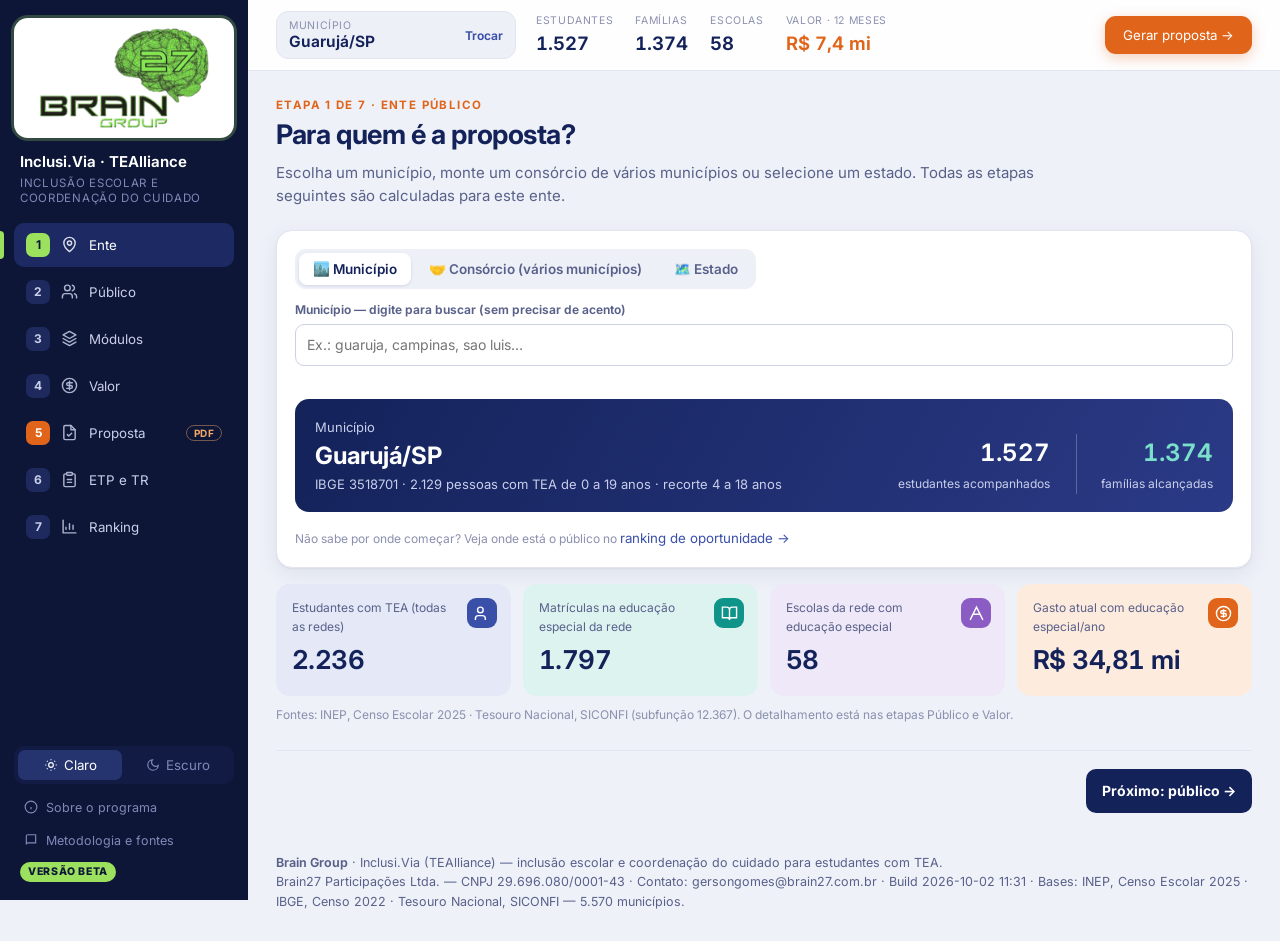
==== beta/index.html @ d678a4c2 "Versão paralela (beta) em /beta/: modo aplicativo com menu lateral por etapas, barra de resumo fixa " ====
<!DOCTYPE html>
<html lang="pt-BR" data-theme="light">
<head>
<meta charset="utf-8">
<meta name="viewport" content="width=device-width, initial-scale=1">
<meta name="robots" content="noindex">
<title>[Beta] Inclusi.Via · Inclusão Escolar e Coordenação do Cuidado (TEA) — Brain Group</title>
<meta name="description" content="Painel de apoio à decisão para secretarias de educação e saúde: dimensiona o público com TEA por município e faixa etária (Censo 2022), custeia o serviço especializado com plataforma Inclusi.Via e elabora a proposta ao ente público.">
<meta property="og:type" content="website">
<meta property="og:site_name" content="Brain Group · Inclusi.Via">
<meta property="og:title" content="Inclusão escolar e coordenação do cuidado (TEA) — Inclusi.Via">
<meta property="og:description" content="Público com TEA por município e faixa etária, custo do serviço por estudante, valor do projeto para o ente público e elaboração de proposta. Brain Group.">
<meta property="og:url" content="https://g3healthservice.github.io/inclusao-escolar-tea-inclusivia/beta/">
<meta property="og:image" content="https://g3healthservice.github.io/inclusao-escolar-tea-inclusivia/og.png">
<meta property="og:image:width" content="1600">
<meta property="og:image:height" content="840">
<meta property="og:locale" content="pt_BR">
<meta name="twitter:card" content="summary_large_image">
<meta name="twitter:image" content="https://g3healthservice.github.io/inclusao-escolar-tea-inclusivia/og.png">
<style>
:root{
  --navy:#14225A; --navy2:#1F2E73; --ink:#172045; --muted:#59618A; --faint:#8A90AE;
  --bg:#F4F5FA; --card:#FFFFFF; --line:#E2E5F0; --soft:#EEF0F8;
  --orange:#E0651A; --orange-l:#FDEBDD; --purple:#6A3FA0; --purple-l:#EFE8F8;
  --teal:#0E9488; --teal-l:#DDF3F0; --blue:#3A4FA8; --blue-l:#E4E8F7;
  --red:#B42318; --green:#0F7B55;
  --c1:#3A4FA8; --c2:#E0651A; --c3:#8A5CC4; --c4:#0E9488; --cgray:#D3D7E5;
  --r:14px; --sh:0 1px 2px rgba(20,34,90,.06),0 6px 22px rgba(20,34,90,.07);
}
*{box-sizing:border-box}
html{scroll-behavior:smooth;scroll-padding-top:82px}
body{margin:0;background:var(--bg);color:var(--ink);font:15px/1.55 "Inter","Segoe UI",system-ui,-apple-system,Roboto,Helvetica,Arial,sans-serif;-webkit-font-smoothing:antialiased}
.wrap{max-width:1180px;margin:0 auto;padding:0 20px}
a{color:var(--blue)}
b,strong{font-weight:650}
.tnum{font-variant-numeric:tabular-nums}

/* nav */
.nav{position:sticky;top:0;z-index:50;background:rgba(255,255,255,.94);backdrop-filter:saturate(1.4) blur(8px);border-bottom:1px solid var(--line)}
.nav .wrap{display:flex;align-items:center;gap:18px;height:72px}
.brand{display:flex;align-items:center;gap:10px;text-decoration:none;color:var(--navy);flex-shrink:0}
.brand svg{width:38px;height:26px}
.brand .bt{line-height:1.1}
.brand .bt b{display:block;font-size:15.5px;letter-spacing:-.01em}
.brand .bt span{font-size:11px;color:var(--muted);letter-spacing:.04em;text-transform:uppercase}
.links{display:flex;gap:2px;flex:1;overflow-x:auto;scrollbar-width:none}
.links::-webkit-scrollbar{display:none}
.links a{padding:7px 11px;border-radius:9px;color:var(--muted);text-decoration:none;font-size:13.5px;font-weight:550;white-space:nowrap}
.links a:hover,.links a.on{background:var(--soft);color:var(--navy)}
.pill{flex-shrink:0;display:flex;flex-direction:column;align-items:flex-end;padding:5px 12px;border-radius:10px;background:var(--navy);color:#fff;text-decoration:none;line-height:1.2;max-width:260px}
.pill small{font-size:10.5px;opacity:.75;white-space:nowrap;overflow:hidden;text-overflow:ellipsis;max-width:236px}
.pill b{font-size:14px}
.brandlogo{height:60px;width:auto;flex-shrink:0;margin-left:10px;display:block;align-self:center;padding:2px 0}
@media (max-width:760px){.brandlogo{height:36px}}

/* hero */
.hero{position:relative;overflow:hidden;background:linear-gradient(125deg,#101B4C 0%,#1C2A6E 55%,#3B2B7E 100%);color:#fff;padding:54px 0 46px}
.hero:after{content:"";position:absolute;right:-140px;bottom:-190px;width:460px;height:460px;border-radius:50%;background:radial-gradient(circle at 35% 35%,#F28A3C,#E0651A 55%,rgba(224,101,26,0) 72%);opacity:.9}
.hero .wrap{position:relative;z-index:1}
.eyebrow{font-size:12px;letter-spacing:.14em;text-transform:uppercase;font-weight:700;color:#F6A868}
.hero h1{font-size:clamp(28px,4.2vw,44px);line-height:1.1;letter-spacing:-.02em;margin:10px 0 14px;max-width:860px}
.hero h1 em{font-style:normal;color:#F6A868}
.hero p.lead{font-size:17px;max-width:760px;color:#D6DBF2;margin:0 0 26px}
.hkpis{display:grid;grid-template-columns:repeat(4,1fr);gap:12px;max-width:1000px}
.hk{background:rgba(16,27,76,.62);border:1px solid rgba(255,255,255,.16);border-radius:12px;padding:14px 16px;backdrop-filter:blur(6px)}
.hk b{display:block;font-size:24px;letter-spacing:-.01em}
.hk span{font-size:12.5px;color:#C9CFEA}
.tagline{margin-top:20px;display:inline-flex;gap:8px;flex-wrap:wrap}
.tagline span{font-size:12px;padding:5px 10px;border-radius:99px;background:rgba(255,255,255,.1);border:1px solid rgba(255,255,255,.18);color:#E6E9F7}

/* sections */
section{padding:56px 0;border-bottom:1px solid var(--line)}
section.alt{background:#FAFBFE}
.sh{font-size:12px;letter-spacing:.14em;text-transform:uppercase;font-weight:700;color:var(--orange)}
h2{font-size:clamp(22px,2.8vw,30px);line-height:1.2;letter-spacing:-.015em;margin:6px 0 10px;color:var(--navy)}
h3{font-size:17px;margin:0 0 10px;color:var(--navy)}
p.lead2{color:var(--muted);max-width:820px;margin:0 0 22px}
.grid2{display:grid;grid-template-columns:1fr 1fr;gap:18px}
.grid3{display:grid;grid-template-columns:repeat(3,1fr);gap:16px}
.g25{grid-template-columns:2fr 3fr}
.g32{grid-template-columns:3fr 2fr}
td small.et{display:block;color:var(--faint);font-size:11.5px;font-weight:400}
.grid4{display:grid;grid-template-columns:repeat(4,1fr);gap:14px}
.card{background:var(--card);border:1px solid var(--line);border-radius:var(--r);padding:18px;box-shadow:var(--sh)}
.card.flat{box-shadow:none}
.stat b{display:block;font-size:28px;letter-spacing:-.02em;color:var(--navy);line-height:1.1}
.stat .l{font-size:13.5px;color:var(--ink);margin-top:6px}
.stat .s{font-size:11.5px;color:var(--faint);margin-top:8px}
.stat.o b{color:var(--orange)} .stat.p b{color:var(--purple)} .stat.t b{color:var(--teal)}
.callout{border-left:4px solid var(--orange);background:var(--orange-l);padding:14px 16px;border-radius:0 12px 12px 0;font-size:14px;margin-top:16px}
.callout.blue{border-color:var(--blue);background:var(--blue-l)}
.callout.purple{border-color:var(--purple);background:var(--purple-l)}
.callout.teal{border-color:var(--teal);background:var(--teal-l)}
.note{font-size:12px;color:var(--faint);margin-top:8px}
.tscroll{overflow-x:auto;-webkit-overflow-scrolling:touch}
table{border-collapse:collapse;width:100%;font-size:13.5px}
th{text-align:left;font-size:11.5px;text-transform:uppercase;letter-spacing:.05em;color:var(--muted);font-weight:650;padding:9px 10px;border-bottom:2px solid var(--line);white-space:nowrap}
td{padding:9px 10px;border-bottom:1px solid var(--line);vertical-align:top}
td.n,th.n{text-align:right;font-variant-numeric:tabular-nums;white-space:nowrap}
tr.grp td{background:var(--soft);font-weight:700;color:var(--navy);font-size:12.5px;text-transform:uppercase;letter-spacing:.04em}
tr.tot td{font-weight:700;border-top:2px solid var(--navy);border-bottom:none;color:var(--navy)}
tr.sel td{background:#FFF6EE}
tr.off td{color:var(--faint)}
tr.off td .it-name{text-decoration:line-through;text-decoration-color:#C3C7D8}

/* flow & layers */
.layers{display:flex;flex-direction:column;gap:10px}
.layer{display:grid;grid-template-columns:54px 1fr auto;gap:14px;align-items:center;background:#fff;border:1px solid var(--line);border-radius:12px;padding:14px 16px}
.layer .ic{width:54px;height:54px;border-radius:14px;display:grid;place-items:center;font-size:24px}
.layer h4{margin:0 0 3px;font-size:15px;color:var(--navy)}
.layer p{margin:0;font-size:13px;color:var(--muted)}
.layer .tg{font-size:11px;font-weight:700;padding:4px 9px;border-radius:99px;white-space:nowrap}
.steps{display:grid;grid-template-columns:repeat(6,1fr);gap:10px;counter-reset:st}
.step{background:#fff;border:1px solid var(--line);border-radius:12px;padding:14px;position:relative}
.step:before{counter-increment:st;content:counter(st);display:grid;place-items:center;width:26px;height:26px;border-radius:50%;background:var(--navy);color:#fff;font-size:12.5px;font-weight:700;margin-bottom:8px}
.step b{display:block;color:var(--navy);font-size:14px}
.step span{font-size:12.5px;color:var(--muted)}
.vs td:first-child{font-weight:650;color:var(--navy);width:22%}
.vs td.srv{background:#F5FBFA}
.vs th.srv{color:var(--teal)}

/* selector */
.tabs{display:inline-flex;background:var(--soft);border-radius:11px;padding:4px;gap:4px;flex-wrap:wrap}
.tab{padding:8px 14px;border-radius:8px;cursor:pointer;font-size:13.5px;font-weight:600;color:var(--muted);user-select:none;border:none;background:none;font-family:inherit}
.tab.on{background:#fff;color:var(--navy);box-shadow:0 1px 3px rgba(20,34,90,.12)}
.fld{display:flex;flex-direction:column;gap:5px;flex:1;min-width:200px}
.fld label{font-size:12px;font-weight:650;color:var(--muted)}
input[type=text],input[type=number],input[type=email],select,textarea{font:inherit;font-size:14px;padding:9px 11px;border:1px solid #CDD2E3;border-radius:9px;background:#fff;color:var(--ink);width:100%}
input:focus,select:focus,textarea:focus{outline:2px solid #A9B4E6;border-color:var(--blue)}
.row{display:flex;gap:12px;flex-wrap:wrap;margin-top:12px}
.sug{position:absolute;left:0;right:0;top:100%;z-index:20;background:#fff;border:1px solid var(--line);border-radius:10px;box-shadow:var(--sh);margin-top:4px;overflow:hidden}
.sug div{padding:9px 12px;cursor:pointer;display:flex;justify-content:space-between;gap:10px;font-size:14px}
.sug div:hover,.sug div.hl{background:var(--soft)}
.sug small{color:var(--faint)}
.chips{display:flex;gap:6px;flex-wrap:wrap;margin-top:10px}
.chip{display:inline-flex;align-items:center;gap:6px;background:var(--blue-l);color:var(--navy);border-radius:99px;padding:5px 6px 5px 12px;font-size:13px;font-weight:550}
.chip button{border:none;background:#fff;color:var(--muted);width:20px;height:20px;border-radius:50%;cursor:pointer;font-size:12px;line-height:1}
.presets{display:flex;gap:8px;flex-wrap:wrap}
.pz{border:1px solid var(--line);background:#fff;border-radius:10px;padding:8px 12px;cursor:pointer;font-family:inherit;text-align:left;color:var(--ink)}
.pz b{display:block;font-size:13.5px;color:var(--navy)}
.pz span{font-size:11.5px;color:var(--muted)}
.pz.on{border-color:var(--orange);box-shadow:0 0 0 2px var(--orange-l);background:#FFFBF7}
.ente{display:flex;justify-content:space-between;align-items:flex-end;gap:16px;flex-wrap:wrap;background:linear-gradient(120deg,var(--navy),#2B3A86);color:#fff;border-radius:var(--r);padding:18px 20px;margin:18px 0}
.ente .nm{font-size:24px;font-weight:700;letter-spacing:-.01em}
.ente .mt{font-size:13px;color:#C9CFEA}
.ente .vv{text-align:right}
.ente .vv b{font-size:24px;display:block}
.ente .vv span{font-size:12px;color:#C9CFEA}
.funnel{display:flex;flex-direction:column;gap:7px}
.fr{display:grid;grid-template-columns:minmax(150px,1.1fr) 2fr 70px;gap:10px;align-items:center;font-size:13px}
.fr .bar{height:26px;background:var(--soft);border-radius:6px;overflow:hidden}
.fr .bar i{display:block;height:100%;border-radius:6px 4px 4px 6px;background:var(--c1)}
.fr .v{text-align:right;font-weight:700;font-variant-numeric:tabular-nums;color:var(--navy)}
.fr .k small{display:block;color:var(--faint);font-size:11px}
details.prem{margin-top:16px;background:#fff;border:1px solid var(--line);border-radius:12px}
details.prem summary{cursor:pointer;padding:12px 16px;font-weight:650;color:var(--navy);font-size:14px}
.pgrid{display:grid;grid-template-columns:repeat(4,1fr);gap:12px;padding:4px 16px 16px}
.pgrid .fld{min-width:0}
.chartbox{position:relative;height:250px}
.legend{display:flex;gap:14px;flex-wrap:wrap;font-size:12.5px;color:var(--muted);margin-bottom:8px}
.legend i{display:inline-block;width:11px;height:11px;border-radius:3px;margin-right:6px;vertical-align:-1px}

/* cost */
.qd td{font-variant-numeric:tabular-nums}
.qd tr.hl td{background:#FFF6EE;font-weight:700}
.scen{display:grid;grid-template-columns:repeat(3,1fr);gap:12px}
.sc{border:1px solid var(--line);border-radius:12px;padding:14px 16px;background:#fff;cursor:pointer;position:relative;text-align:left;font-family:inherit;color:var(--ink)}
.sc .t{font-size:12px;font-weight:700;letter-spacing:.06em;text-transform:uppercase;color:var(--muted)}
.sc h4{margin:2px 0 8px;font-size:15px;color:var(--navy)}
.sc .v{font-size:22px;font-weight:750;color:var(--navy);letter-spacing:-.01em}
.sc .s{font-size:12px;color:var(--muted)}
.sc.on{border-color:var(--orange);box-shadow:0 0 0 2px var(--orange-l)}
.sc .rec{position:absolute;top:10px;right:10px;font-size:10.5px;background:var(--orange);color:#fff;padding:3px 8px;border-radius:99px;font-weight:700}
.itab input{width:92px;padding:5px 7px;font-size:13px;text-align:right}
.itab input.ov{background:#FFF6EE;border-color:var(--orange)}
.itab .rs{border:none;background:none;color:var(--orange);cursor:pointer;font-size:13px;padding:0 4px;visibility:hidden}
.itab .rs.show{visibility:visible}
.itab .anc{display:block;font-size:11px;color:var(--faint)}
.sw{position:relative;display:inline-block;width:34px;height:20px}
.sw input{opacity:0;width:0;height:0}
.sw span{position:absolute;inset:0;background:#CDD2E3;border-radius:99px;cursor:pointer;transition:.15s}
.sw span:before{content:"";position:absolute;width:16px;height:16px;left:2px;top:2px;background:#fff;border-radius:50%;transition:.15s}
.sw input:checked+span{background:var(--teal)}
.sw input:checked+span:before{transform:translateX(14px)}
.dot{display:inline-block;width:9px;height:9px;border-radius:2px;margin-right:6px;vertical-align:0}

/* value */
.big{background:linear-gradient(125deg,#101B4C,#2A2F7A);color:#fff;border-radius:var(--r);padding:24px;position:relative;overflow:hidden}
.big:after{content:"";position:absolute;right:-60px;top:-60px;width:220px;height:220px;border-radius:50%;background:radial-gradient(circle,#E0651A 0%,rgba(224,101,26,0) 70%);opacity:.55}
.big .k{font-size:12px;letter-spacing:.12em;text-transform:uppercase;color:#F6A868;font-weight:700}
.big .v{font-size:clamp(30px,4vw,44px);font-weight:800;letter-spacing:-.02em;margin:6px 0}
.big .d{font-size:13.5px;color:#C9CFEA}
.big .mini{display:grid;grid-template-columns:repeat(3,1fr);gap:10px;margin-top:18px;position:relative;z-index:1}
.big .mini div{background:rgba(255,255,255,.08);border-radius:10px;padding:10px 12px}
.big .mini b{display:block;font-size:17px}
.big .mini span{font-size:11.5px;color:#C9CFEA}
.split{margin-top:6px}
.split .sb{display:flex;height:30px;border-radius:8px;overflow:hidden;gap:2px;background:#fff}
.split .sb i{display:block;height:100%}
.split .sl{display:flex;justify-content:space-between;font-size:12.5px;color:var(--muted);margin-top:6px;gap:10px}
.split .sl b{color:var(--ink)}
.hbars .hb{display:grid;grid-template-columns:minmax(150px,1.2fr) 2fr 110px;gap:10px;align-items:center;font-size:13px;margin:7px 0}
.hbars .hb .bar{height:22px;background:var(--soft);border-radius:6px;overflow:hidden}
.hbars .hb .bar i{display:block;height:100%;background:var(--cgray);border-radius:6px 4px 4px 6px}
.hbars .hb.us .bar i{background:var(--c1)}
.hbars .hb .v{text-align:right;font-weight:700;font-variant-numeric:tabular-nums}

/* proposal */
.prop{display:grid;grid-template-columns:1fr 330px;gap:18px;align-items:start}
.ptabs{display:flex;gap:6px;flex-wrap:wrap;margin-bottom:14px}
.ptab{display:flex;align-items:center;gap:8px;border:1px solid var(--line);background:#fff;border-radius:10px;padding:8px 13px;cursor:pointer;font:inherit;font-size:13.5px;font-weight:600;color:var(--muted)}
.ptab i{font-style:normal;display:grid;place-items:center;width:22px;height:22px;border-radius:50%;background:var(--soft);font-size:12px;color:var(--navy)}
.ptab.on{border-color:var(--navy);color:var(--navy)}
.ptab.on i{background:var(--navy);color:#fff}
.pane{display:none}
.pane.on{display:block}
.opt{display:flex;gap:10px;align-items:flex-start;border:1px solid var(--line);border-radius:10px;padding:11px 13px;margin-bottom:8px;cursor:pointer;background:#fff}
.opt input{margin-top:3px;accent-color:var(--orange)}
.opt b{display:block;font-size:14px;color:var(--navy)}
.opt span{font-size:12.5px;color:var(--muted)}
.opt.on{border-color:var(--orange);background:#FFFBF7}
.qchips{display:flex;gap:6px;flex-wrap:wrap;margin-top:6px}
.qchips button{border:1px solid var(--line);background:#fff;border-radius:8px;padding:5px 10px;cursor:pointer;font:inherit;font-size:12.5px;color:var(--muted)}
.qchips button.on{border-color:var(--navy);color:var(--navy);font-weight:650}
.aside{position:sticky;top:78px}
.sum{background:#fff;border:1px solid var(--line);border-radius:var(--r);box-shadow:var(--sh);overflow:hidden}
.sum .hd{background:var(--navy);color:#fff;padding:14px 16px}
.sum .hd small{font-size:11px;letter-spacing:.1em;text-transform:uppercase;color:#F6A868;font-weight:700}
.sum .hd b{display:block;font-size:26px;letter-spacing:-.01em;margin-top:2px}
.sum .hd span{font-size:12px;color:#C9CFEA}
.sum dl{margin:0;padding:12px 16px;display:grid;grid-template-columns:1fr auto;gap:7px 10px;font-size:13px}
.sum dt{color:var(--muted)}
.sum dd{margin:0;text-align:right;font-weight:650;font-variant-numeric:tabular-nums}
.sum .ly{padding:0 16px 12px;display:flex;flex-direction:column;gap:5px}
.sum .ly div{font-size:12.5px;display:flex;justify-content:space-between;gap:8px}
.sum .ly div.off{color:var(--faint);text-decoration:line-through}
.btn{display:inline-flex;align-items:center;justify-content:center;gap:8px;border:none;border-radius:10px;padding:11px 16px;background:var(--orange);color:#fff;font:inherit;font-weight:700;font-size:14px;cursor:pointer}
.btn:hover{filter:brightness(1.05)}
.btn.sec{background:var(--navy)}
.btn.ghost{background:#fff;color:var(--navy);border:1px solid var(--line)}
.btn:disabled{opacity:.6;cursor:wait}
.btns{display:flex;flex-direction:column;gap:8px;padding:0 16px 16px}
#mailStatus{font-size:12.5px;font-weight:600;padding:0 16px 14px;display:block}
.navbtn{display:flex;justify-content:space-between;margin-top:14px}

/* ranking */
.rank tr{cursor:pointer}
.rank tr:hover td{background:#F8F9FD}
.rank td .mini{border:1px solid var(--line);background:#fff;border-radius:7px;padding:3px 8px;font:inherit;font-size:12px;cursor:pointer;color:var(--navy)}
.rscroll{max-height:none}
.rscroll.open{max-height:480px;overflow:auto}
.rscroll.open thead th{position:sticky;top:0;background:#fff;z-index:1}

/* base do público e quadro do Censo Escolar */
.basesel{display:grid;grid-template-columns:1fr 1fr;gap:10px;margin-bottom:12px}
.bs{text-align:left;border:1.5px solid var(--line);background:#fff;border-radius:12px;padding:11px 14px;cursor:pointer;font-family:inherit;color:var(--ink)}
.bs b{display:block;font-size:14px;color:var(--navy)}
.bs span{font-size:12px;color:var(--muted)}
.bs.on{border-color:var(--teal);background:#F1FAF8;box-shadow:0 0 0 3px rgba(14,148,136,.14)}
.cebox{border:1px solid var(--line);border-radius:12px;padding:14px 16px;background:#FBFCFF;margin-bottom:6px}
.cebox .cg{display:grid;grid-template-columns:repeat(4,1fr);gap:10px;margin:8px 0 12px}
.cebox .cs{background:#fff;border:1px solid var(--line);border-radius:10px;padding:9px 11px}
.cebox .cs b{display:block;font-size:19px;color:var(--navy);font-variant-numeric:tabular-nums}
.cebox .cs span{font-size:11.5px;color:var(--muted)}
.cebox .cs.hl{border-color:var(--teal);background:#F1FAF8}
.cebox .cs.hl b{color:var(--teal)}
.tipos .hb{display:grid;grid-template-columns:minmax(160px,1fr) 2fr 70px;gap:10px;align-items:center;font-size:12.5px;margin:4px 0}
.tipos .bar{height:14px;background:var(--soft);border-radius:4px;overflow:hidden}
.tipos .bar i{display:block;height:100%;background:var(--c4);border-radius:4px}
.tipos .v{text-align:right;font-weight:650;font-variant-numeric:tabular-nums}
.gasto{display:grid;grid-template-columns:repeat(4,1fr);gap:12px;margin-top:10px}
@media (max-width:760px){ .basesel,.cebox .cg,.gasto{grid-template-columns:1fr 1fr} .tipos .hb{grid-template-columns:1fr 1.3fr 58px} }
.ente .vvs{display:flex;gap:26px;align-items:flex-end}
.ente .vv.fam{border-left:1px solid rgba(255,255,255,.25);padding-left:24px}
.ente .vv.fam b{color:#7BE0CB}
.escmap{border:1px solid var(--line);border-radius:12px;padding:14px 16px;margin-top:16px;background:#fff}
.emh{display:flex;justify-content:space-between;align-items:center;gap:10px;flex-wrap:wrap}
.emh b{color:var(--navy);font-size:15px}
.emk{display:grid;grid-template-columns:repeat(4,1fr);gap:10px;margin:12px 0 4px}
.emk div{background:var(--soft);border-radius:10px;padding:9px 12px}
.emk div b{display:block;font-size:20px;color:var(--navy);font-variant-numeric:tabular-nums}
.emk div span{font-size:12px;color:var(--muted)}
.emk div.warn{background:#FFF4E5}
.emk div.warn b{color:#A8470C}
.emf{display:flex;gap:10px;align-items:center;flex-wrap:wrap;margin-bottom:10px}
.emf input[type=text]{max-width:340px}
.emck{font-size:13px;color:var(--muted);display:flex;gap:6px;align-items:center}
.emtab{max-height:440px;overflow:auto}
.emtab thead th{position:sticky;top:0;background:#fff;z-index:1}
.lote{display:inline-block;min-width:26px;text-align:center;font-size:11.5px;font-weight:700;padding:2px 7px;border-radius:99px}
.lote.l1{background:#DDF3F0;color:#0B6F66} .lote.l2{background:#FFF1E4;color:#A8470C} .lote.l3{background:var(--soft);color:var(--muted)}
.nao{color:#A8470C;font-weight:600}
@media (max-width:760px){ .emk{grid-template-columns:1fr 1fr} .ente .vvs{gap:14px} .ente .vv.fam{padding-left:14px} }
.mods{display:grid;grid-template-columns:repeat(2,1fr);gap:12px}
.mod{background:#fff;border:1px solid var(--line);border-left:6px solid var(--mc,#ccc);border-radius:0 12px 12px 0;padding:12px 14px;display:grid;grid-template-columns:1fr auto;gap:6px 12px}
.mod.off{opacity:.55}
.mod .mt{display:flex;gap:10px;align-items:center}
.mod .mn{display:grid;place-items:center;min-width:28px;height:28px;border-radius:8px;background:var(--mc,#ccc);color:#14225A;font-weight:800;font-size:14px}
.mod h4{margin:0;font-size:14.5px;color:var(--navy);line-height:1.25}
.mod .inc{grid-column:1/-1;font-size:12.5px;color:var(--muted);margin:0}
.mod .pr{grid-column:1/-1;display:flex;justify-content:space-between;align-items:flex-end;gap:10px;flex-wrap:wrap;border-top:1px dashed var(--line);padding-top:8px}
.mod .pr .u b{font-size:17px;color:var(--navy)} .mod .pr .u span{font-size:12px;color:var(--muted)}
.mod .pr .t{text-align:right} .mod .pr .t b{font-size:16px;color:var(--ink)} .mod .pr .t span{display:block;font-size:12px;color:var(--muted)}
.mod .tag{font-size:10.5px;font-weight:700;padding:2px 7px;border-radius:99px;background:var(--soft);color:var(--muted);margin-left:6px;vertical-align:1px}
.tecbox{margin-top:22px;border:1px solid var(--line);border-radius:12px;background:#fff}
.tecbox>summary{cursor:pointer;padding:13px 16px;font-weight:650;color:var(--navy);font-size:14px}
.tecin{padding:0 16px 16px}
@media (max-width:760px){ .mods{grid-template-columns:1fr} }
/* módulo de proposta em destaque */
#proposta{background:linear-gradient(180deg,#FFF4EA 0%,#FDF8F3 55%,#F7F3FB 100%);border-top:4px solid var(--orange)}
#proposta .sh{display:inline-block;background:var(--orange);color:#fff;padding:5px 12px;border-radius:99px;letter-spacing:.12em}
#proposta h2{margin-top:10px}
#proposta .prop>.card{border:1.5px solid #F2C9A6;box-shadow:0 2px 4px rgba(224,101,26,.06),0 10px 30px rgba(20,34,90,.08)}
#proposta .ptabs{background:#FFF1E4;border:1px solid #F6D3B5;border-radius:14px;padding:6px;gap:6px}
#proposta .ptab{background:#fff;border:1.5px solid #F6D3B5;color:#8A4A1C;font-weight:650}
#proposta .ptab i{background:var(--orange);color:#fff}
#proposta .ptab:hover{border-color:var(--orange)}
#proposta .ptab.on{background:var(--navy);border-color:var(--navy);color:#fff;box-shadow:0 3px 10px rgba(20,34,90,.25)}
#proposta .ptab.on i{background:#F6A868;color:var(--navy)}
#proposta .fld label{color:var(--navy);font-weight:750;font-size:12.5px;text-transform:uppercase;letter-spacing:.04em}
#proposta input[type=text],#proposta input[type=number],#proposta input[type=email],#proposta select{background:#F5F7FF;border:1.5px solid #B9C3E6;color:var(--ink);font-weight:500}
#proposta input:focus,#proposta select:focus{background:#fff;border-color:var(--orange);outline:3px solid rgba(224,101,26,.22)}
#proposta h3{display:flex;align-items:center;gap:8px}
#proposta h3:before{content:"";width:4px;height:18px;border-radius:2px;background:var(--orange)}
#proposta .opt{border-width:1.5px;border-left-width:6px}
#proposta #pScen .opt:nth-child(1){border-left-color:var(--c1)}
#proposta #pScen .opt:nth-child(2){border-left-color:var(--c3)}
#proposta #pScen .opt:nth-child(3){border-left-color:var(--c4)}
#proposta #pScen .opt:nth-child(4){border-left-color:#8A90AE}
#proposta #pCanal .opt{border-left-color:#B9C3E6}
#proposta .opt.on{border-color:var(--orange);border-left-color:var(--orange);background:#FFF6EE;box-shadow:0 0 0 3px rgba(224,101,26,.12)}
#proposta .sum{border:1.5px solid var(--navy)}
.chain{display:grid;grid-template-columns:repeat(4,1fr);gap:14px}
.ch{position:relative;background:#fff;border:1px solid var(--line);border-radius:12px;padding:14px 14px 12px;box-shadow:var(--sh)}
.ch i{font-style:normal;display:grid;place-items:center;width:26px;height:26px;border-radius:50%;background:var(--orange);color:#fff;font-size:12.5px;font-weight:700;margin-bottom:8px}
.ch b{display:block;color:var(--navy);font-size:14px}
.ch span{font-size:12.5px;color:var(--muted);display:block;margin-top:2px}
.ch em{font-style:normal;position:absolute;top:14px;right:12px;font-size:11px;font-weight:700;color:var(--blue);background:var(--blue-l);padding:2px 7px;border-radius:99px}
.ch:not(:last-child):after{content:"→";position:absolute;right:-13px;top:50%;transform:translateY(-50%);color:var(--orange);font-weight:800;font-size:16px;z-index:1}
@media (max-width:980px){.chain{grid-template-columns:1fr 1fr}.ch:nth-child(2):after{display:none}}
@media (max-width:560px){.chain{grid-template-columns:1fr}.ch:after{display:none}}
.foot{padding:28px 20px 40px;font-size:12.5px;color:var(--muted)}
ul.clean{padding-left:18px;margin:6px 0}
ul.clean li{margin:4px 0;font-size:13.5px}

@media (max-width:980px){
  .prop{grid-template-columns:1fr}
  .aside{position:static}
  .steps{grid-template-columns:repeat(3,1fr)}
  .pgrid{grid-template-columns:repeat(2,1fr)}
}
@media (max-width:760px){
  .wrap{padding:0 16px}
  .hkpis,.grid4{grid-template-columns:1fr 1fr}
  .grid2,.grid3,.scen{grid-template-columns:1fr}
  .steps{grid-template-columns:1fr 1fr}
  .links{display:none}
  .pill{margin-left:auto}
  .big .mini{grid-template-columns:1fr}
  .fr{grid-template-columns:1fr 1.3fr 58px}
  .hbars .hb{grid-template-columns:1fr 1fr 90px}
  .layer{grid-template-columns:44px 1fr}
  .layer .ic{width:44px;height:44px;font-size:20px}
  .layer .tg{grid-column:2;justify-self:start}
  .ente .vv{text-align:left}
}
@media print{.nav,.aside .btns{display:none}}
</style>
<script>try{var t=localStorage.getItem("inclusivia_theme");if(t==="dark")document.documentElement.dataset.theme="dark"}catch(e){}</script>
<link rel="preconnect" href="https://fonts.googleapis.com"><link rel="preconnect" href="https://fonts.gstatic.com" crossorigin>
<link href="https://fonts.googleapis.com/css2?family=Inter:wght@400;500;600;700;800&display=swap" rel="stylesheet">
<style>
/* ===== Inclusi.Via v2 — modo aplicativo (menu lateral + tema escuro opcional) =====
   Camada aplicada sobre o template.html pelo gerar_dashboard.py --v2. Não altera a plataforma atual. */
:root{ --bg:#EEF1F8; --side:#0E1638; --side2:#16204A; --sideTxt:#C9CFEA; --sideMut:#7F89B8; --brain:#9BE15D; --navyBg:#14225A; }
html[data-theme="dark"]{
  --navy:#E7EAF8; --navy2:#C9CFEA; --ink:#E7EAF8; --muted:#A3ABD3; --faint:#7D86B4;
  --bg:#0A1029; --card:#131C42; --line:#25305F; --soft:#1A2450; --cgray:#3A4470;
  --orange-l:#3A2516; --purple-l:#271D4A; --teal-l:#0F3434; --blue-l:#1B2658; --navyBg:#2A3A86;
  --sh:0 1px 2px rgba(0,0,0,.3),0 10px 30px rgba(0,0,0,.35);
  color-scheme:dark;
}
html{scroll-padding-top:90px}
body.v2{font-family:"Inter","Segoe UI",system-ui,-apple-system,Roboto,Helvetica,Arial,sans-serif;transition:background .25s,color .25s}
body.v2 .nav{display:none}

/* ---- estrutura ---- */
.v2app{display:grid;grid-template-columns:248px minmax(0,1fr);min-height:100vh}
.v2side{background:var(--side);color:var(--sideTxt);position:sticky;top:0;height:100vh;display:flex;flex-direction:column;padding:18px 14px;z-index:60}
.v2logo{background:#fff;border-radius:14px;padding:10px 12px;display:grid;place-items:center;box-shadow:0 0 0 3px rgba(155,225,93,.25);border:0;cursor:pointer}
.v2logo img{width:100%;max-width:170px;height:auto;display:block}
.v2prod{margin:14px 6px 16px;font-size:11.5px;color:var(--sideMut);letter-spacing:.06em;text-transform:uppercase;line-height:1.35}
.v2prod b{display:block;color:#fff;font-size:15px;letter-spacing:0;text-transform:none;margin-bottom:3px}
.v2steps{display:flex;flex-direction:column;gap:3px}
.v2st{display:flex;align-items:center;gap:11px;padding:10px 12px;border-radius:10px;cursor:pointer;color:var(--sideTxt);font:500 14px/1.2 inherit;font-family:inherit;border:0;background:none;text-align:left;position:relative;white-space:nowrap}
.v2st:hover{background:var(--side2)}
.v2st .n{width:24px;height:24px;border-radius:7px;display:grid;place-items:center;background:#1E2A5E;color:#C9CFEA;font-size:12px;font-weight:700;flex-shrink:0}
.v2st svg{width:17px;height:17px;flex-shrink:0;opacity:.85}
.v2st.on{background:#1C2963;color:#fff}
.v2st.on:before{content:"";position:absolute;left:-14px;top:8px;bottom:8px;width:4px;border-radius:0 4px 4px 0;background:var(--brain)}
.v2st.on .n{background:var(--brain);color:#0E1638}
.v2st.done .n{background:#2A3A7A;color:var(--brain)}
.v2st.hot .n{background:var(--orange);color:#fff}
.v2st.hot.on .n{background:var(--brain);color:#0E1638}
.v2st .hotTag{margin-left:auto;font-size:10px;font-weight:700;letter-spacing:.04em;text-transform:uppercase;color:#F6A868;border:1px solid rgba(246,168,104,.45);border-radius:99px;padding:1px 7px}
.v2foot{margin-top:auto;display:flex;flex-direction:column;gap:6px}
.v2theme{display:flex;background:#121B44;border-radius:10px;padding:4px;gap:4px;margin-bottom:4px}
.v2theme button{flex:1;border:0;border-radius:7px;padding:7px;background:none;color:var(--sideMut);font:600 12.5px inherit;font-family:inherit;cursor:pointer;display:flex;gap:6px;align-items:center;justify-content:center}
.v2theme button.on{background:#25336F;color:#fff}
.v2link{font-size:12.5px;color:var(--sideMut);padding:6px 10px;border-radius:8px;border:0;background:none;text-align:left;cursor:pointer;font-family:inherit;display:flex;gap:8px;align-items:center}
.v2link:hover,.v2link.on{background:var(--side2);color:#fff}
.v2beta{font-size:10.5px;color:#0E1638;background:var(--brain);border-radius:99px;padding:2px 8px;font-weight:800;letter-spacing:.06em;align-self:flex-start;margin:2px 0 0 6px}

.v2main{min-width:0;display:flex;flex-direction:column}
.v2top{position:sticky;top:0;z-index:50;background:color-mix(in srgb,var(--card) 90%,transparent);backdrop-filter:blur(10px);-webkit-backdrop-filter:blur(10px);border-bottom:1px solid var(--line);padding:11px 28px;display:flex;align-items:center;gap:20px;flex-wrap:wrap}
.v2ente{display:flex;align-items:center;gap:12px;background:var(--soft);border:1px solid var(--line);border-radius:12px;padding:7px 12px;min-width:240px;max-width:360px;cursor:pointer;font-family:inherit;text-align:left;color:var(--ink)}
.v2ente span{min-width:0}
.v2ente small{display:block;font-size:10.5px;color:var(--faint);text-transform:uppercase;letter-spacing:.06em;white-space:nowrap;overflow:hidden;text-overflow:ellipsis}
.v2ente b{display:block;font-size:15.5px;white-space:nowrap;overflow:hidden;text-overflow:ellipsis;color:var(--navy)}
.v2ente em{margin-left:auto;font-style:normal;font-size:12px;color:var(--blue);font-weight:650;flex-shrink:0}
html[data-theme="dark"] .v2ente em{color:#9FB0F5}
.v2kpis{display:flex;gap:22px;flex-wrap:wrap}
.v2kp small{display:block;font-size:10.5px;color:var(--faint);text-transform:uppercase;letter-spacing:.06em;white-space:nowrap}
.v2kp b{font-size:18.5px;font-variant-numeric:tabular-nums;color:var(--navy)}
.v2kp.v b{color:var(--orange)}
.v2cta{margin-left:auto;border:0;border-radius:11px;padding:11px 18px;background:var(--orange);color:#fff;font:700 14px inherit;font-family:inherit;cursor:pointer;box-shadow:0 4px 14px rgba(224,101,26,.3);white-space:nowrap}
.v2cta:hover{filter:brightness(1.06)}

.v2content{padding:26px 28px 40px;max-width:1240px;width:100%}
.v2pane{display:none}
.v2pane.on{display:block;animation:v2in .28s ease}
@keyframes v2in{from{opacity:0;transform:translateY(6px)}to{opacity:1;transform:none}}
.v2nav{display:flex;justify-content:space-between;gap:12px;margin-top:26px;padding-top:18px;border-top:1px solid var(--line)}
.v2nav .btn.sec{background:var(--navyBg)}
.v2h .sh{display:block}
.v2h h2{margin-top:4px}
.v2pane .foot{display:none}
.v2footer{font-size:12px;color:var(--faint);padding:0 28px 30px;max-width:1240px}

/* ---- seções reaproveitadas, sem cara de página longa ---- */
body.v2 section{padding:0;border:0;background:transparent}
body.v2 section .wrap,body.v2 .hero .wrap{max-width:none;padding:0}
body.v2 .sh{font-size:11.5px;letter-spacing:.12em}
body.v2 h2{font-size:clamp(21px,2.4vw,27px)}
body.v2 #v2p-sobre section{margin-top:34px}
body.v2 .hero{border-radius:18px;padding:34px 32px 30px}
body.v2 .card{border-radius:16px}
body.v2 section.alt,body.v2 #proposta{background:transparent;border-top:0}
body.v2 #proposta .sh{background:none;color:var(--orange);padding:0;letter-spacing:.12em}
.v2stats{display:grid;grid-template-columns:repeat(4,1fr);gap:12px;margin-top:16px}
.v2stat{border-radius:14px;padding:15px 16px;position:relative;overflow:hidden;background:var(--blue-l)}
.v2stat small{display:block;font-size:12px;color:var(--muted);padding-right:40px}
.v2stat b{display:block;font-size:26px;letter-spacing:-.02em;margin-top:4px;font-variant-numeric:tabular-nums;color:var(--navy)}
.v2stat .ic{position:absolute;right:14px;top:14px;width:30px;height:30px;border-radius:9px;display:grid;place-items:center;background:var(--blue);color:#fff}
.v2stat .ic svg{width:17px;height:17px}
.v2stat.t{background:var(--teal-l)} .v2stat.t .ic{background:var(--teal)}
.v2stat.o{background:var(--orange-l)} .v2stat.o .ic{background:var(--orange)}
.v2stat.p{background:var(--purple-l)} .v2stat.p .ic{background:#8A5CC4}
.v2go{border:0;background:none;color:var(--blue);font:600 13.5px inherit;font-family:inherit;cursor:pointer;padding:0}
html[data-theme="dark"] .v2go{color:#9FB0F5}

/* módulos no formato de cartão */
body.v2 .mod{background:var(--card);border:1px solid var(--line);border-radius:14px;box-shadow:var(--sh);padding:14px 16px;position:relative;overflow:hidden}
body.v2 .mod:before{content:"";position:absolute;left:0;top:0;bottom:0;width:4px;background:var(--mc,#ccc)}
body.v2 .mod.off{opacity:.5}

/* ---- tema escuro: superfícies que no original são brancas fixas ---- */
html[data-theme="dark"] body{background:var(--bg)}
html[data-theme="dark"] .layer,html[data-theme="dark"] .step,html[data-theme="dark"] .sc,html[data-theme="dark"] .pz,html[data-theme="dark"] .bs,
html[data-theme="dark"] .opt,html[data-theme="dark"] .ptab,html[data-theme="dark"] .qchips button,html[data-theme="dark"] .sum,html[data-theme="dark"] .sug,
html[data-theme="dark"] .chip button,html[data-theme="dark"] .tecbox,html[data-theme="dark"] details.prem,html[data-theme="dark"] .escmap,
html[data-theme="dark"] .cebox .cs,html[data-theme="dark"] .ch,html[data-theme="dark"] .rank td .mini,html[data-theme="dark"] .btn.ghost,
html[data-theme="dark"] .tab.on,html[data-theme="dark"] .split .sb{background:var(--card);color:var(--ink)}
html[data-theme="dark"] input[type=text],html[data-theme="dark"] input[type=number],html[data-theme="dark"] input[type=email],
html[data-theme="dark"] select,html[data-theme="dark"] textarea{background:#18224C;border-color:#34407A;color:var(--ink)}
html[data-theme="dark"] input:focus,html[data-theme="dark"] select:focus{outline-color:#4A5BB0}
html[data-theme="dark"] .btn.ghost{border-color:#34407A}
html[data-theme="dark"] .btn.sec,html[data-theme="dark"] .sum .hd,html[data-theme="dark"] .ptab.on,html[data-theme="dark"] .step:before,
html[data-theme="dark"] .ptab.on i{background:var(--navyBg);color:#fff}
html[data-theme="dark"] .ente{background:linear-gradient(120deg,#1C2963,#2B3A86)}
html[data-theme="dark"] .cebox{background:var(--soft)}
html[data-theme="dark"] .cebox .cs.hl,html[data-theme="dark"] .bs.on{background:#0F3434}
html[data-theme="dark"] .cebox .cs.hl b{color:#5FD3C4}
html[data-theme="dark"] tr.sel td,html[data-theme="dark"] .qd tr.hl td,html[data-theme="dark"] .itab input.ov{background:#3A2516}
html[data-theme="dark"] .pz.on,html[data-theme="dark"] .opt.on{background:#2A1D14}
html[data-theme="dark"] .vs td.srv{background:#0F2A2E}
html[data-theme="dark"] .vs th.srv{color:#5FD3C4}
html[data-theme="dark"] .rank tr:hover td{background:var(--soft)}
html[data-theme="dark"] .rscroll.open thead th,html[data-theme="dark"] .emtab thead th{background:var(--card)}
html[data-theme="dark"] .emk div.warn{background:#3A2516}
html[data-theme="dark"] .emk div.warn b,html[data-theme="dark"] .nao{color:#F6A868}
html[data-theme="dark"] .lote.l1{background:#0F3434;color:#7BE0CB}
html[data-theme="dark"] .lote.l2{background:#3A2516;color:#F6A868}
html[data-theme="dark"] .sw span{background:#3A4470}
html[data-theme="dark"] .stat.o b,html[data-theme="dark"] .v2kp.v b{color:#F28A3C}
html[data-theme="dark"] .stat.p b{color:#B592E6}
html[data-theme="dark"] .stat.t b{color:#5FD3C4}
html[data-theme="dark"] .layer .tg{filter:brightness(1.6)}
html[data-theme="dark"] a{color:#9FB0F5}
html[data-theme="dark"] #proposta .prop>.card{border-color:#4A3A2E}
html[data-theme="dark"] #proposta .ptabs{background:#22192A;border-color:#4A3A2E}
html[data-theme="dark"] #proposta .ptab{background:var(--card);border-color:#4A3A2E;color:#F6C9A6}
html[data-theme="dark"] #proposta .ptab.on{background:var(--navyBg);border-color:var(--navyBg);color:#fff}
html[data-theme="dark"] #proposta input[type=text],html[data-theme="dark"] #proposta input[type=number],
html[data-theme="dark"] #proposta input[type=email],html[data-theme="dark"] #proposta select{background:#18224C;border-color:#34407A}
html[data-theme="dark"] #proposta .opt.on{background:#2A1D14}
html[data-theme="dark"] #proposta .sum{border-color:#34407A}
html[data-theme="dark"] .callout{color:var(--ink)}
html[data-theme="dark"] .mod .tag{background:var(--soft)}

/* ---- telas menores ---- */
@media (max-width:1100px){ .v2kpis{gap:16px} .v2kp.f,.v2kp.e{display:none} }
@media (max-width:900px){
  .v2app{grid-template-columns:1fr}
  .v2side{position:static;height:auto;flex-direction:row;align-items:center;gap:10px;padding:10px 12px;overflow-x:auto;scrollbar-width:none}
  .v2side::-webkit-scrollbar{display:none}
  .v2logo{padding:5px 8px;border-radius:10px;flex-shrink:0}
  .v2logo img{height:34px;width:auto}
  .v2prod,.v2st .hotTag,.v2link span,.v2beta{display:none}
  .v2steps{flex-direction:row}
  .v2st{padding:8px 10px}
  .v2st svg{display:none}
  .v2st.on:before{left:8px;right:8px;top:auto;bottom:-2px;width:auto;height:3px;border-radius:3px}
  .v2foot{margin:0 0 0 auto;flex-direction:row;align-items:center}
  .v2theme{margin:0}
  .v2top{padding:9px 16px;gap:12px}
  .v2ente{min-width:0;flex:1}
  .v2kpis{display:none}
  .v2cta{padding:10px 14px;margin-left:0}
  .v2content{padding:18px 16px 30px}
  .v2stats{grid-template-columns:1fr 1fr}
  body.v2 .hero{padding:26px 20px}
}
@media print{.v2side,.v2top,.v2nav{display:none}.v2app{display:block}}
body.v2 .big .mini b{white-space:nowrap;font-size:16px}
</style>
</head>
<body class="v2">
<div class="v2app" id="v2app">
  <aside class="v2side" aria-label="Etapas">
    <button class="v2logo" data-go="sobre" title="Brain Group — sobre o programa"><img src="[data-uri]" alt="Brain Group"></button>
    <div class="v2prod"><b>Inclusi.Via · TEAlliance</b>Inclusão escolar e coordenação do cuidado</div>
    <nav class="v2steps" id="v2steps">
      <button class="v2st" data-go="ente"><span class="n">1</span><svg viewBox="0 0 24 24" fill="none" stroke="currentColor" stroke-width="2" stroke-linecap="round" stroke-linejoin="round"><path d="M20 10c0 6-8 12-8 12s-8-6-8-12a8 8 0 0 1 16 0Z"/><circle cx="12" cy="10" r="3"/></svg>Ente</button>
      <button class="v2st" data-go="publico"><span class="n">2</span><svg viewBox="0 0 24 24" fill="none" stroke="currentColor" stroke-width="2" stroke-linecap="round" stroke-linejoin="round"><path d="M16 21v-2a4 4 0 0 0-4-4H6a4 4 0 0 0-4 4v2"/><circle cx="9" cy="7" r="4"/><path d="M22 21v-2a4 4 0 0 0-3-3.87M16 3.13a4 4 0 0 1 0 7.75"/></svg>Público</button>
      <button class="v2st" data-go="mods"><span class="n">3</span><svg viewBox="0 0 24 24" fill="none" stroke="currentColor" stroke-width="2" stroke-linecap="round" stroke-linejoin="round"><path d="m12 2 9 5-9 5-9-5 9-5Z"/><path d="m3 12 9 5 9-5"/><path d="m3 17 9 5 9-5"/></svg>Módulos</button>
      <button class="v2st" data-go="valor"><span class="n">4</span><svg viewBox="0 0 24 24" fill="none" stroke="currentColor" stroke-width="2" stroke-linecap="round" stroke-linejoin="round"><circle cx="12" cy="12" r="10"/><path d="M16 8h-6a2 2 0 1 0 0 4h4a2 2 0 1 1 0 4H8M12 18V6"/></svg>Valor</button>
      <button class="v2st hot" data-go="proposta"><span class="n">5</span><svg viewBox="0 0 24 24" fill="none" stroke="currentColor" stroke-width="2" stroke-linecap="round" stroke-linejoin="round"><path d="M14 2H6a2 2 0 0 0-2 2v16a2 2 0 0 0 2 2h12a2 2 0 0 0 2-2V8z"/><path d="M14 2v6h6M9 15l2 2 4-4"/></svg>Proposta<span class="hotTag">PDF</span></button>
      <button class="v2st" data-go="docs"><span class="n">6</span><svg viewBox="0 0 24 24" fill="none" stroke="currentColor" stroke-width="2" stroke-linecap="round" stroke-linejoin="round"><path d="M16 4h2a2 2 0 0 1 2 2v14a2 2 0 0 1-2 2H6a2 2 0 0 1-2-2V6a2 2 0 0 1 2-2h2"/><rect x="8" y="2" width="8" height="4" rx="1"/><path d="M9 12h6M9 16h6"/></svg>ETP e TR</button>
      <button class="v2st" data-go="rank"><span class="n">7</span><svg viewBox="0 0 24 24" fill="none" stroke="currentColor" stroke-width="2" stroke-linecap="round" stroke-linejoin="round"><path d="M3 3v18h18"/><path d="M7 16v-3M12 16V8M17 16v-6"/></svg>Ranking</button>
    </nav>
    <div class="v2foot">
      <div class="v2theme" role="group" aria-label="Tema">
        <button data-theme-set="light"><svg width="14" height="14" viewBox="0 0 24 24" fill="none" stroke="currentColor" stroke-width="2"><circle cx="12" cy="12" r="4"/><path d="M12 2v2M12 20v2M4.9 4.9l1.4 1.4M17.7 17.7l1.4 1.4M2 12h2M20 12h2M4.9 19.1l1.4-1.4M17.7 6.3l1.4-1.4"/></svg>Claro</button>
        <button data-theme-set="dark"><svg width="14" height="14" viewBox="0 0 24 24" fill="none" stroke="currentColor" stroke-width="2"><path d="M21 12.8A9 9 0 1 1 11.2 3a7 7 0 0 0 9.8 9.8Z"/></svg>Escuro</button>
      </div>
      <button class="v2link" data-go="sobre"><svg width="14" height="14" viewBox="0 0 24 24" fill="none" stroke="currentColor" stroke-width="2"><circle cx="12" cy="12" r="10"/><path d="M12 16v-4M12 8h.01"/></svg><span>Sobre o programa</span></button>
      <button class="v2link" data-go="metodo"><svg width="14" height="14" viewBox="0 0 24 24" fill="none" stroke="currentColor" stroke-width="2"><path d="M4 19.5A2.5 2.5 0 0 1 6.5 17H20V3H6.5A2.5 2.5 0 0 0 4 5.5z"/></svg><span>Metodologia e fontes</span></button>
      <span class="v2beta">VERSÃO BETA</span>
    </div>
  </aside>
  <div class="v2main">
    <div class="v2top">
      <button class="v2ente" data-go="ente" title="Trocar ente"><span><small id="v2tTipo">Município</small><b id="v2tNome">—</b></span><em>Trocar</em></button>
      <div class="v2kpis">
        <div class="v2kp"><small>Estudantes</small><b id="v2kA">—</b></div>
        <div class="v2kp f"><small>Famílias</small><b id="v2kF">—</b></div>
        <div class="v2kp e"><small>Escolas</small><b id="v2kE">—</b></div>
        <div class="v2kp v"><small id="v2kVl">Valor do projeto</small><b id="v2kV">—</b></div>
      </div>
      <button class="v2cta" data-go="proposta">Gerar proposta →</button>
    </div>
    <div class="v2content" id="v2content"></div>
    <div class="v2footer" id="v2footer"></div>
  </div>
</div>


<header class="nav"><div class="wrap">
  <a class="brand" href="#top" aria-label="Inclusi.Via — início">
    <svg viewBox="0 0 64 42" aria-hidden="true"><g transform="translate(32,40)">
      <path d="M0 0C-7-10-6-22 0-31C6-22 7-10 0 0Z" transform="rotate(-62)" fill="#6A3FA0"/>
      <path d="M0 0C-7-10-6-22 0-31C6-22 7-10 0 0Z" transform="rotate(62)" fill="#F29A4A"/>
      <path d="M0 0C-7-10-6-22 0-31C6-22 7-10 0 0Z" transform="rotate(-31)" fill="#A0479A"/>
      <path d="M0 0C-7-10-6-22 0-31C6-22 7-10 0 0Z" transform="rotate(31)" fill="#E0651A"/>
      <path d="M0 0C-8-11-7-25 0-36C7-25 8-11 0 0Z" fill="#D2452A"/>
    </g></svg>
    <span class="bt"><b>Inclusi.Via · TEAlliance</b><span>Brain Group</span></span>
  </a>
  <nav class="links" id="links">
    <a href="#problema">Problema</a><a href="#servico">Modelo de serviço</a><a href="#publico">Público-alvo</a><a href="#custos">Custos</a><a href="#valor">Valor p/ o ente</a><a href="#proposta">Proposta</a><a href="#documentos">ETP / TR</a><a href="#ranking">Ranking</a><a href="#metodo">Metodologia</a>
  </nav>
  <a class="pill" href="#valor"><small id="pillEnte">—</small><b id="pillVal">—</b></a>
  <img class="brandlogo" src="[data-uri]" alt="Brain Group" title="Brain Group">
</div></header>

<div class="hero" id="top"><div class="wrap">
  <div class="eyebrow">Inclusão escolar · Coordenação do cuidado · TEA</div>
  <h1>Um <em>serviço especializado</em> que conecta escola, saúde e família em torno de cada estudante com TEA</h1>
  <p class="lead">Painel de apoio à decisão para secretarias de educação e de saúde: dimensiona o público com transtorno do espectro autista por município e faixa etária, detalha o custo do serviço por estudante, mostra o valor do projeto para o ente público e elabora a proposta.</p>
  <div class="hkpis">
    <div class="hk"><b class="tnum">1.298.637</b><span>estudantes com TEA matriculados na educação básica (INEP, Censo Escolar 2025)</span></div>
    <div class="hk"><b class="tnum">R$ 96,77</b><span>por estudante/mês — plataforma, implantação, formação e suporte</span></div>
    <div class="hk"><b class="tnum">R$ 409,41</b><span>por estudante/mês — programa integral, com cuidado clínico</span></div>
    <div class="hk"><b class="tnum">R$ 196,8 mi</b><span>em 2 contratos de consórcio (2026) — ambos compram serviço, não licença</span></div>
  </div>
  <div class="tagline"><span>Lei nº 13.146/2015 (LBI)</span><span>Lei nº 14.254/2021</span><span>Lei nº 14.133/2021</span><span>FUNDEB · duplo cômputo AEE</span><span>Dados: INEP Censo Escolar 2025 · IBGE Censo 2022 · SICONFI</span></div>
</div></div>

<!-- 01 PROBLEMA -->
<section id="problema"><div class="wrap">
  <div class="sh">01 · O problema</div>
  <h2>O maior problema não é o diagnóstico. É a falta de coordenação do desenvolvimento da criança.</h2>
  <p class="lead2">Escola, clínica e família produzem informação valiosa sobre o mesmo estudante — e trabalham desconectadas. O plano educacional é feito em papel, o laudo não chega ao professor, e cada troca de escola faz o histórico recomeçar do zero.</p>
  <div class="grid4">
    <div class="card stat o"><b class="tnum">2.458.159</b><div class="l">matrículas na educação especial em 2025 — alta de 82% desde 2021; 53% são de estudantes com TEA</div><div class="s">INEP, Censo Escolar 2025</div></div>
    <div class="card stat o"><b>1 em 4</b><div class="l">alunos com transtorno do neurodesenvolvimento ou deficiência conclui a educação básica</div><div class="s">TEAlliance, Pitch Deck 2026</div></div>
    <div class="card stat"><b class="tnum">1.060.019</b><div class="l">pessoas com diagnóstico de TEA de 0 a 19 anos, em 5.570 municípios</div><div class="s">IBGE, Censo 2022 — SIDRA 10145</div></div>
    <div class="card stat p"><b>0</b><div class="l">contratos públicos identificados de software isolado de gestão de PEI — o mercado público compra serviço</div><div class="s">Estudo de viabilidade, set/2026</div></div>
  </div>
  <div class="card flat" style="margin-top:18px">
    <h3>O que muda na rede</h3>
    <div class="tscroll"><table>
      <thead><tr><th>Situação atual</th><th>O que o serviço entrega</th></tr></thead>
      <tbody>
        <tr><td>O PEI é feito em papel ou planilha, quando é feito, e raramente é revisado.</td><td>PEI digital com elaboração assistida, homologação pelo professor, controle de prazos legais e histórico versionado.</td></tr>
        <tr><td>O laudo e o relatório terapêutico não chegam ao professor.</td><td>Módulo de saúde com acesso controlado: o profissional registra conduta e devolutiva que o professor lê.</td></tr>
        <tr><td>A família observa o dia a dia da criança e não tem como contribuir.</td><td>Canal próprio da família, com registro de observações e acompanhamento da evolução.</td></tr>
        <tr><td>Troca de professor ou de escola faz o histórico recomeçar do zero.</td><td>Base única por estudante, preservada ao longo de toda a trajetória na rede.</td></tr>
        <tr><td>A Secretaria não sabe se o que está sendo feito produz resultado.</td><td>Painel de governança com indicadores de cobertura, tempestividade e evolução, pronto para prestação de contas.</td></tr>
        <tr><td>Não há como comprovar cumprimento da Lei nº 14.254/2021 e da Lei nº 13.146/2015.</td><td>Rastreabilidade documental integral, auditável caso a caso.</td></tr>
      </tbody>
    </table></div>
  </div>
</div></section>

<!-- 02 SERVIÇO -->
<section class="alt" id="servico"><div class="wrap">
  <div class="sh">02 · Modelo de serviço</div>
  <h2>Não se vende licença. Presta-se um serviço especializado — com a plataforma acoplada.</h2>
  <p class="lead2">A plataforma Inclusi.Via é o instrumento. O que o ente contrata é a <b>coordenação do desenvolvimento de cada estudante</b>: implantação, formação da rede, supervisão multiprofissional, suporte contínuo e, quando contratado, avaliação pedagógica e cuidado clínico. O serviço é medido e pago pelo que foi efetivamente prestado, mês a mês.</p>

  <div class="grid2">
    <div>
      <h3>As quatro camadas do serviço</h3>
      <div class="layers">
        <div class="layer"><div class="ic" style="background:var(--blue-l)">🧩</div><div><h4>Plataforma Inclusi.Via — o instrumento</h4><p>Core (PEI assistido, base única por estudante) · School · Clinic · Family · Painel de governança da Secretaria</p></div><span class="tg" style="background:var(--blue-l);color:var(--c1)">Cenário A</span></div>
        <div class="layer"><div class="ic" style="background:var(--orange-l)">🤝</div><div><h4>Serviços habilitadores — o que faz funcionar</h4><p>Implantação e parametrização · integração com sistemas legados · formação continuada em turmas de até 20 · supervisão e mentoria multiprofissional · suporte e sustentação</p></div><span class="tg" style="background:var(--orange-l);color:#A8470C">Cenário A</span></div>
        <div class="layer"><div class="ic" style="background:var(--purple-l)">📋</div><div><h4>Avaliação pedagógica de habilidades — opcional</h4><p>Mede leitura, escrita, numeramento e atenção; sinaliza necessidade de aprofundamento e encaminha ao profissional habilitado. Não nomeia diagnóstico.</p></div><span class="tg" style="background:var(--purple-l);color:var(--purple)">Cenário B</span></div>
        <div class="layer"><div class="ic" style="background:var(--teal-l)">🩺</div><div><h4>Cuidado clínico multiprofissional</h4><p>Neurologia · psiquiatria · fonoaudiologia · psicologia · psicopedagogia. Custeado pela rubrica da Saúde, apartada da Educação.</p></div><span class="tg" style="background:var(--teal-l);color:var(--teal)">Cenário C</span></div>
      </div>
    </div>
    <div>
      <h3>Venda de produto × prestação de serviço</h3>
      <div class="card flat" style="padding:6px 8px">
      <div class="tscroll"><table class="vs">
        <thead><tr><th></th><th>Produto (ex.: PinkPapa, RosalindTest)</th><th class="srv">Serviço (este programa)</th></tr></thead>
        <tbody>
          <tr><td>Unidade de venda</td><td>Kit ou exame entregue</td><td class="srv">Estudante acompanhado por mês, com metas de serviço</td></tr>
          <tr><td>Relação</td><td>Pontual, por lote</td><td class="srv">Contínua — vigência de 12 a 60 meses</td></tr>
          <tr><td>Pagamento</td><td>Na entrega do produto</td><td class="srv">Mensal, por medição do serviço prestado</td></tr>
          <tr><td>O que se comprova</td><td>Conformidade do produto</td><td class="srv">Resultado: PEIs ativos, revisões no prazo, evolução</td></tr>
          <tr><td>Quem executa</td><td>O próprio ente aplica</td><td class="srv">Equipe técnica especializada junto à rede</td></tr>
          <tr><td>Orçamento</td><td>Uma rubrica</td><td class="srv">Educação (FUNDEB, MDE) + Saúde, apartadas</td></tr>
        </tbody>
      </table></div>
      </div>
    </div>
  </div>

  <h3 style="margin-top:26px">Como funciona, do começo ao fim</h3>
  <div class="steps">
    <div class="step"><b>Identificação</b><span>A rede levanta os estudantes já diagnosticados e, opcionalmente, aplica a avaliação pedagógica.</span></div>
    <div class="step"><b>Coleta</b><span>Avaliação da escola, laudos da saúde e observações da família num único ambiente seguro (LGPD).</span></div>
    <div class="step"><b>Plano</b><span>O sistema propõe o PEI; ele só produz efeito depois de homologado por profissional identificado.</span></div>
    <div class="step"><b>Execução</b><span>Professor, terapeuta e família trabalham com objetivos compartilhados.</span></div>
    <div class="step"><b>Mensuração</b><span>Indicadores objetivos e alerta automático de revisão periódica do plano.</span></div>
    <div class="step"><b>Formação</b><span>Trilhas para regente, AEE, coordenação, gestão e saúde. Sem isso, nenhuma ferramenta funciona.</span></div>
  </div>

  <h3 style="margin-top:26px">O mercado público compra serviço — as contratações de referência</h3>
  <div class="grid3">
    <div class="card stat"><b class="tnum">R$ 116,4 mi</b><div class="l"><b>CIMPAR</b> — Pregão 07/2026, solução integrada de apoio técnico-pedagógico ao AEE nos municípios consorciados</div><div class="s">Homologado em 16/07/2026 · serviço + operação</div></div>
    <div class="card stat"><b class="tnum">R$ 80,4 mi</b><div class="l"><b>CIMINAS</b> — ARP 045/2026, identificação com avaliação gamificada, implantação, treinamento e laboratórios itinerantes</div><div class="s">Concorrência 004/2026 · 27/08/2026</div></div>
    <div class="card stat"><b class="tnum">R$ 360 mil</b><div class="l"><b>Chorozinho/CE</b> — locação de software de gestão educacional da rede inteira, sem módulo de PEI ou AEE</div><div class="s">12 meses · a diferença de duas ordens de grandeza é o serviço</div></div>
  </div>
</div></section>

<!-- 03 PÚBLICO -->
<section id="publico"><div class="wrap">
  <div class="sh">03 · Público-alvo</div>
  <h2>Quantos estudantes o serviço atende — por município e por faixa etária</h2>
  <p class="lead2">Por padrão, parte das <b>matrículas reais da educação especial</b> na rede do ente, do Censo Escolar 2025 (INEP). A base alternativa é a estimativa do estudo de viabilidade, a partir das pessoas com diagnóstico de TEA do Censo Demográfico 2022 (IBGE). Escolha um município, monte um consórcio ou selecione um estado.</p>

  <div class="card">
    <div class="tabs" role="tablist">
      <button class="tab on" id="t-mun" onclick="setTipo('mun')">🏙️ Município</button>
      <button class="tab" id="t-cons" onclick="setTipo('cons')">🤝 Consórcio (vários municípios)</button>
      <button class="tab" id="t-uf" onclick="setTipo('uf')">🗺️ Estado</button>
    </div>
    <div class="row" id="r-busca">
      <div class="fld" style="position:relative">
        <label id="lblBusca">Município — digite para buscar (sem precisar de acento)</label>
        <input type="text" id="busca" placeholder="Ex.: guaruja, campinas, sao luis…" autocomplete="off" oninput="onBusca()" onkeydown="navSug(event)">
        <div id="sug"></div>
      </div>
      <div class="fld" id="f-cons" style="display:none;max-width:360px">
        <label>Nome do consórcio (entra na proposta)</label>
        <input type="text" id="consNome" placeholder="Ex.: Consórcio Intermunicipal da Baixada Santista" oninput="S.consNome=this.value;update()">
      </div>
    </div>
    <div class="chips" id="chips"></div>
    <div class="row" id="r-uf" style="display:none">
      <div class="fld" style="max-width:380px">
        <label>Estado — soma de todos os municípios da UF</label>
        <select id="selUF" onchange="S.uf=this.value;resetOv();update()"></select>
      </div>
    </div>

    <div class="ente">
      <div><div class="mt" id="enteTipo">Município</div><div class="nm" id="enteNome">—</div><div class="mt" id="enteMeta">—</div></div>
      <div class="vvs">
        <div class="vv"><b class="tnum" id="enteAcomp">—</b><span>estudantes acompanhados</span></div>
        <div class="vv fam"><b class="tnum" id="enteFam">—</b><span>famílias alcançadas</span></div>
      </div>
    </div>
    <div class="callout blue" id="capHint" style="display:none;margin:-6px 0 16px;font-size:13.5px"></div>

    <h3>Base do público</h3>
    <div class="basesel">
      <button class="bs" id="b-censo" onclick="setBase('censo')"><b>📚 Censo Escolar 2025 — matrículas reais</b><span>INEP · educação especial na rede do ente · recomendado</span></button>
      <button class="bs" id="b-ibge" onclick="setBase('ibge')"><b>👥 IBGE 2022 — estimativa do estudo</b><span>Pessoas com TEA × % de rede × fator AEE</span></button>
    </div>
    <div id="ceBox"></div>

    <h3 id="hFaixa" style="margin-top:22px">Faixa etária do público</h3>
    <div class="note" id="faixaNote" style="margin:-4px 0 10px;display:none"></div>
    <div class="presets" id="presets"></div>
    <div class="row" id="custom" style="display:none"></div>

    <div class="grid2 g25" style="margin-top:18px">
      <div>
        <div class="legend"><span><i style="background:var(--c1)"></i>No recorte selecionado</span><span><i style="background:var(--cgray)"></i>Fora do recorte</span></div>
        <div class="chartbox"><canvas id="chFaixa" aria-label="Pessoas com TEA por faixa etária"></canvas></div>
      </div>
      <div class="tscroll"><table id="tbFaixa"></table></div>
    </div>

    <h3 style="margin-top:22px" id="hFunil">Do total populacional ao público atendido</h3>
    <div class="funnel" id="funnel"></div>

    <div class="escmap" id="escMap">
      <div class="emh">
        <div><b id="emTit">🏫 Escolas da rede municipal</b> <span class="note" style="margin:0">· Censo Escolar <span id="emAno">2024</span>, escola a escola</span></div>
        <button class="btn ghost" id="emBtn" onclick="toggleMapa()">Mostrar mapa de escolas ▾</button>
      </div>
      <div class="emk" id="emKpis"></div>
      <div id="emBody" style="display:none">
        <div class="note" id="emLotes" style="margin:0 0 10px"></div>
        <div class="emf">
          <input type="text" id="emBusca" placeholder="Buscar escola pelo nome" oninput="renderMapa()">
          <label class="emck"><input type="checkbox" id="emSo" checked onchange="renderMapa()"> Só escolas com educação especial</label>
          <button class="btn ghost" onclick="exportarMapa()">⬇ Exportar CSV</button>
        </div>
        <div class="tscroll emtab"><table id="emTab"></table></div>
        <div class="note" id="emNote"></div>
      </div>
    </div>
    <details class="prem" id="prem"><summary>⚙️ Premissas do dimensionamento (editáveis)</summary><div class="pgrid" id="pgrid"></div>
      <div class="note" style="padding:0 16px 14px">Os parâmetros de rede, de ampliação e de estrutura escolar são provisórios e devem ser substituídos pelos dados do Censo Escolar e da Secretaria antes de uso externo. Dimensionamento inflado é a causa mais comum de impugnação e glosa.</div>
    </details>
  </div>
</div></section>

<!-- 04 CUSTOS -->
<section class="alt" id="custos"><div class="wrap">
  <div class="sh">04 · Custos</div>
  <h2>Quanto custa, por estudante e no total</h2>
  <div class="basesel" style="margin-bottom:14px">
    <button class="bs" id="tb-estudo" onclick="setTabela('estudo')"><b>📐 Tabela do estudo de viabilidade</b><span>Âncoras da ARP 045/2026 (CIMINAS) e preços propostos</span></button>
    <button class="bs" id="tb-tea" onclick="setTabela('tea')"><b>🏷️ Tabela TEAlliance 2026 <span id="tbMk">+30%</span> setor público</b><span>Preço de venda ao ente, com AEE sob demanda, treinamento parental e kit</span></button>
  </div>
  <p class="lead2">O programa é organizado em módulos. Cada módulo tem um preço por pessoa — por educador, por estudante ou por família — e pode ser ligado ou desligado. O total do programa é a soma dos módulos ligados.</p>

  <div class="mods" id="mods"></div>

  <div class="card" style="margin-top:18px">
    <h3>Preço total do programa</h3>
    <div class="tscroll"><table class="qd" id="tbMods"></table></div>
    <div class="note" id="modsNote"></div>
  </div>

  <details class="tecbox" id="tecBox">
    <summary>🔧 Detalhamento técnico — cenários prontos, custo por estudante, itens editáveis e composição do pacote clínico</summary>
    <div class="tecin">
    <p class="lead2" style="margin-top:6px">Atenção ao denominador de cada linha: a plataforma e o acompanhamento incidem sobre todos os acompanhados; a medicina, apenas sobre quem a recebe.</p>
  <div class="grid2 g32">
    <div class="card">
      <h3>Custo por estudante</h3>
      <div class="tscroll"><table class="qd" id="tbQuadro"></table></div>
      <div class="note" id="quadroNote"></div>
    </div>
    <div class="card">
      <h3>Composição do cenário da proposta</h3>
      <div class="legend" id="compLegend"></div>
      <div class="chartbox" style="height:230px"><canvas id="chComp" aria-label="Composição do custo anual"></canvas></div>
    </div>
  </div>

  <h3 style="margin-top:24px">Cenários — clique para escolher o escopo da proposta</h3>
  <div class="scen" id="scen"></div>

  <div class="card" style="margin-top:18px">
    <div style="display:flex;justify-content:space-between;align-items:flex-end;gap:12px;flex-wrap:wrap">
      <div><h3 style="margin:0">Composição detalhada — primeiro ano</h3><div class="note" style="margin-top:2px">Quantidades calculadas a partir do público. Edite quantidade ou preço unitário para ajustar (↺ restaura). Desligue itens para montar um escopo personalizado.</div></div>
      <button class="btn ghost" onclick="resetOv(true);update()">↺ Restaurar padrões</button>
    </div>
    <div class="tscroll" style="margin-top:10px"><table class="itab" id="tbItens"></table></div>
  </div>

  <div class="card" style="margin-top:18px">
    <h3>Módulo Medicina — composição do pacote clínico por estudante/ano</h3>
    <div class="tscroll"><table class="itab" id="tbPac"></table></div>
    <div class="callout teal">Recomenda-se estratificar o pacote por nível de suporte do TEA (1, 2 e 3): um pacote único superestima o custo dos casos leves e subestima o dos graves. Ajuste as sessões acima para simular faixas de intensidade.</div>
  </div>
    </div>
  </details>
</div></section>

<!-- 05 VALOR -->
<section id="valor"><div class="wrap">
  <div class="sh">05 · Valor para o ente público</div>
  <h2>O valor do projeto, e de onde sai o dinheiro</h2>
  <p class="lead2">Calculado para o ente, o escopo e a vigência escolhidos na proposta. Nos anos seguintes ao primeiro excluem-se implantação e integração, que não se repetem. Preços de setembro de 2026, sem reajuste.</p>

  <div class="grid2">
    <div class="big">
      <div class="k">Valor total do projeto</div>
      <div class="v tnum" id="vTotal">—</div>
      <div class="d" id="vDesc">—</div>
      <div class="mini">
        <div><b class="tnum" id="vAno">—</b><span>no primeiro ano</span></div>
        <div><b class="tnum" id="vMes">—</b><span>por mês (recorrente)</span></div>
        <div><b class="tnum" id="vEst">—</b><span>por estudante/mês</span></div>
      </div>
    </div>
    <div class="card">
      <h3>Desembolso por ano de contrato</h3>
      <div class="legend"><span><i style="background:var(--c1)"></i>Serviço recorrente</span><span><i style="background:var(--c2)"></i>Implantação e integração (uma vez)</span></div>
      <div class="chartbox" style="height:210px"><canvas id="chAnos" aria-label="Desembolso por ano"></canvas></div>
    </div>
  </div>

  <div class="card" style="margin-top:18px;border-left:4px solid var(--teal)" id="gastoCard">
    <h3>O que o ente já gasta com educação especial</h3>
    <div class="gasto" id="gastoGrid"></div>
    <div class="note" id="gastoNote"></div>
  </div>

  <div class="grid2" style="margin-top:18px">
    <div class="card">
      <h3>Por rubrica orçamentária</h3>
      <div class="split" id="spRub"></div>
      <div class="note">A separação entre Educação e Saúde permite custear o componente clínico sem comprometer o limite de MDE e mantém o contrato da plataforma tecnicamente limpo.</div>
      <h3 style="margin-top:18px">Licença × serviço</h3>
      <div class="split" id="spSrv"></div>
      <div class="note">A maior parte do valor é serviço prestado — que é o que o mercado público efetivamente contrata.</div>
    </div>
    <div class="card">
      <h3>Referências de preço por estudante/ano</h3>
      <div class="hbars" id="bench"></div>
      <div class="note">A camada tecnológica proposta situa-se entre um plano privado de gestão de PEI e a licença de avaliação registrada na ARP 045/2026 do CIMINAS — e embute implantação, formação, supervisão e suporte.</div>
    </div>
  </div>

  <div class="card" style="margin-top:18px">
    <h3>Fontes de custeio — o programa não depende de recurso novo</h3>
    <div class="tscroll"><table>
      <thead><tr><th>Fonte</th><th>Aplicação</th><th>Base</th></tr></thead>
      <tbody>
        <tr><td><b>FUNDEB</b></td><td>Matrículas da educação especial em AEE admitem duplo cômputo e ponderação diferenciada.</td><td>Lei nº 14.113/2020 · Decreto nº 7.611/2011</td></tr>
        <tr><td><b>Salário-Educação</b></td><td>Custeio de ações de manutenção e desenvolvimento do ensino.</td><td>Quota <span class="esf">municipal</span></td></tr>
        <tr><td><b>Recursos próprios — MDE</b></td><td>Percentual constitucional mínimo aplicado em manutenção e desenvolvimento do ensino.</td><td>Art. 212 da Constituição</td></tr>
        <tr><td><b>Emendas parlamentares</b></td><td>Programas de educação inclusiva e de saúde da criança.</td><td>Individuais e de bancada</td></tr>
        <tr><td><b>Programas do FNDE</b></td><td>Apoio técnico e financeiro ao AEE e às salas de recursos multifuncionais.</td><td>Decreto nº 7.611/2011</td></tr>
        <tr><td><b>Bloco de custeio da Saúde</b></td><td>Componente clínico, quando prestado pela rede <span class="esf">municipal</span> de saúde ou conveniada.</td><td>Rubrica apartada da Educação</td></tr>
      </tbody>
    </table></div>
  </div>
</div></section>

<!-- 06 PROPOSTA -->
<section class="alt" id="proposta"><div class="wrap">
  <div class="sh">06 · Elaboração da proposta</div>
  <h2>Monte a proposta de serviço para o ente</h2>
  <p class="lead2">Quatro passos: escopo, condições de contratação, partes e emissão. O resumo ao lado se atualiza a cada escolha; o PDF sai no padrão de edital, com objeto, público, custos detalhados, cronograma físico-financeiro, fontes de custeio e assinaturas.</p>

  <div class="prop">
    <div class="card">
      <div class="ptabs">
        <button class="ptab on" data-p="1" onclick="setPane(1)"><i>1</i>Escopo do serviço</button>
        <button class="ptab" data-p="2" onclick="setPane(2)"><i>2</i>Condições</button>
        <button class="ptab" data-p="3" onclick="setPane(3)"><i>3</i>Partes</button>
        <button class="ptab" data-p="4" onclick="setPane(4)"><i>4</i>Revisar e emitir</button>
      </div>

      <div class="pane on" id="pane1">
        <div class="fld"><label>Ente público</label></div>
        <div class="card flat" style="padding:12px 14px;margin:6px 0 14px;display:flex;justify-content:space-between;align-items:center;gap:10px;flex-wrap:wrap">
          <div><b id="pEnte">—</b><div class="note" style="margin:0" id="pEnteMeta">—</div></div>
          <a class="btn ghost" href="#publico">Trocar ente ou faixa etária</a>
        </div>
        <div class="fld"><label>Escopo — escolha o cenário</label></div>
        <div id="pScen" style="margin-top:6px"></div>
        <div class="note">Para ligar/desligar itens individuais ou ajustar quantidades e preços, use a <a href="#custos">composição detalhada</a> — a proposta passa a “Personalizado”.</div>
        <div class="navbtn"><span></span><button class="btn sec" onclick="setPane(2)">Próximo: condições →</button></div>
      </div>

      <div class="pane" id="pane2">
        <div class="fld"><label>Canal de contratação</label></div>
        <div id="pCanal" style="margin-top:6px"></div>
        <div class="row">
          <div class="fld"><label>Vigência (meses)</label><input type="number" id="vig" min="1" max="60" value="12" oninput="S.vig=Math.max(1,Math.min(60,+this.value||12));update()">
            <div class="qchips" id="vigChips"></div></div>
          <div class="fld"><label>Validade da proposta (dias)</label><input type="number" id="validade" min="1" max="365" value="60"></div>
        </div>
        <div class="row">
          <div class="fld"><label>Forma de pagamento</label>
            <select id="pgto"><option>Mensal, por medição dos serviços efetivamente prestados</option><option>Mensal, licenças ativas + serviços por entrega (implantação, turmas, horas técnicas)</option><option>Trimestral, por relatório de medição e indicadores</option></select></div>
          <div class="fld"><label>Reajuste</label><input type="text" id="reaj" value="Anual, pelo IPCA, após 12 meses da data-base"></div>
        </div>
        <div class="callout" id="canalNote" style="font-size:13px"></div>
        <div class="navbtn"><button class="btn ghost" onclick="setPane(1)">← Escopo</button><button class="btn sec" onclick="setPane(3)">Próximo: partes →</button></div>
      </div>

      <div class="pane" id="pane3">
        <h3>Destinatário</h3>
        <div class="row" style="margin-top:0">
          <div class="fld"><label>Órgão</label><input type="text" id="destOrg"></div>
        </div>
        <div class="row">
          <div class="fld"><label>Autoridade (nome e cargo)</label><input type="text" id="destNome" placeholder="Ex.: Sra. Maria Silva — Secretária Municipal de Educação"></div>
          <div class="fld" style="max-width:300px"><label>E-mail do destinatário</label><input type="email" id="destEmail" placeholder="nome@municipio.gov.br"></div>
        </div>
        <h3 style="margin-top:18px">Proponente</h3>
        <div class="row" style="margin-top:0">
          <div class="fld"><label>Empresa</label><input type="text" id="propEmp" value="Brain27 Participações Ltda. (Brain Group) — CNPJ 29.696.080/0001-43"></div>
          <div class="fld" style="max-width:300px"><label>Solução</label><input type="text" id="propSol" value="Plataforma Inclusi.Via — TEAlliance"></div>
        </div>
        <div class="row">
          <div class="fld"><label>Representante</label><input type="text" id="propNome" value="Gerson Gomes"></div>
          <div class="fld"><label>E-mail</label><input type="email" id="propEmail" value="gersongomes@brain27.com.br"></div>
          <div class="fld" style="max-width:200px"><label>Telefone</label><input type="text" id="propTel" value="+55 61 99255-7690"></div>
        </div>
        <div class="navbtn"><button class="btn ghost" onclick="setPane(2)">← Condições</button><button class="btn sec" onclick="setPane(4)">Próximo: revisar →</button></div>
      </div>

      <div class="pane" id="pane4">
        <h3>Revisão</h3>
        <div class="tscroll"><table id="tbRev"></table></div>
        <div class="callout blue" style="font-size:13px">Antes de enviar a um ente, substitua os parâmetros provisórios de estrutura da rede (unidades escolares, profissionais, percentual em rede pública) pelos dados do Censo Escolar e da Secretaria, e valide os preços sem âncora pública por pesquisa de preços (art. 23 da Lei nº 14.133/2021).</div>
        <div class="navbtn"><button class="btn ghost" onclick="setPane(3)">← Partes</button><span></span></div>
      </div>
    </div>

    <aside class="aside">
      <div class="sum">
        <div class="hd"><small>Valor total do projeto</small><b class="tnum" id="sTotal">—</b><span id="sSub">—</span></div>
        <dl>
          <dt>Ente</dt><dd id="sEnte">—</dd>
          <dt>Escopo</dt><dd id="sCen">—</dd>
          <dt>Estudantes acompanhados</dt><dd id="sAcomp">—</dd>
          <dt>Com pacote clínico</dt><dd id="sClin">—</dd>
          <dt>Famílias alcançadas</dt><dd id="sFam">—</dd>
          <dt>Primeiro ano</dt><dd id="sAno">—</dd>
          <dt>Por estudante/mês</dt><dd id="sEst">—</dd>
        </dl>
        <div class="ly" id="sLy"></div>
        <div class="btns">
          <button class="btn" onclick="baixarPDF()">📄 Baixar proposta em PDF</button>
          <button class="btn sec" id="btnMail" onclick="enviarEmail()">✉️ Enviar por e-mail</button>
        </div>
        <span id="mailStatus"></span>
      </div>
    </aside>
  </div>
</div></section>

<!-- 07 DOCUMENTOS -->
<section id="documentos"><div class="wrap">
  <div class="sh">07 · Documentos da contratação</div>
  <h2>ETP, memória de cálculo e Termo de Referência — prontos para o ente selecionado</h2>
  <p class="lead2">Toda compra pública começa pelo Estudo Técnico Preliminar e pelo Termo de Referência (Lei nº 14.133/2021). Aqui eles saem preenchidos com o público, as quantidades e os valores deste painel — adaptados à esfera, ao órgão demandante e ao tipo de contratação — e encadeados com a memória de cálculo e a proposta.</p>
  <div class="chain">
    <div class="ch"><i>1</i><b>ETP</b><span>Por que contratar, quanto e como — art. 18, incisos I a XIII</span><em>.docx</em></div>
    <div class="ch"><i>2</i><b>Anexo I — Memória de cálculo</b><span>Censo 2022 → público → itens → cenários, com fórmulas vivas</span><em>.xlsx</em></div>
    <div class="ch"><i>3</i><b>Termo de Referência</b><span>Objeto, requisitos, execução, medição e pagamento — art. 6º, XXIII</span><em>.docx</em></div>
    <div class="ch"><i>4</i><b>Proposta de referência</b><span>Insumo da pesquisa de preços — art. 23, § 1º, IV</span><em>.pdf</em></div>
  </div>
  <div class="grid2" style="margin-top:18px">
    <div class="card">
      <h3>Enquadramento</h3>
      <div class="card flat" style="padding:12px 14px;margin-bottom:12px;display:flex;justify-content:space-between;gap:10px;flex-wrap:wrap;align-items:center">
        <div><b id="docEnte">—</b><div class="note" style="margin:0">Esfera: <span id="docEsfera">—</span></div></div>
        <a class="btn ghost" href="#publico">Trocar ente</a>
      </div>
      <div class="row" style="margin-top:0">
        <div class="fld"><label>Órgão demandante</label>
          <select id="docDem" onchange="S.doc.dem=this.value;update()"><option value="edu">Educação</option><option value="sau">Saúde</option><option value="conj">Educação e Saúde (demanda conjunta)</option></select></div>
        <div class="fld"><label>Estrutura de lotes</label>
          <select id="docLotes" onchange="S.doc.lotes=this.value;update()"><option value="rubrica">Lotes separados por natureza e rubrica (recomendado)</option><option value="unico">Lote único</option></select></div>
      </div>
      <div class="note" id="docOrgao" style="margin:6px 0 12px"></div>
      <div class="fld"><label>Tipo de contratação</label></div>
      <div id="docModo" style="margin-top:6px"></div>
      <div class="row">
        <div class="fld"><label>Nº do processo administrativo</label><input type="text" id="docProc" placeholder="opcional" oninput="S.doc.proc=this.value"></div>
        <div class="fld"><label>Item do PCA</label><input type="text" id="docPCA" placeholder="opcional — ex.: PCA 2027, item 45" oninput="S.doc.pca=this.value"></div>
        <div class="fld"><label>Unidade orçamentária</label><input type="text" id="docUO" placeholder="opcional" oninput="S.doc.uo=this.value"></div>
      </div>
      <label class="opt" style="margin-top:12px"><input type="checkbox" id="docG3" onchange="S.doc.g3=this.checked;update()"><div><b>Identificar a Brain Group e a TEAlliance como elaboração técnica e solução de referência</b><span>Desligado por padrão: as minutas saem em nome da equipe de planejamento do órgão.</span></div></label>
      <div class="callout" id="docWarn" style="display:none;font-size:13px">Atenção: o art. 14, I e II, da Lei nº 14.133/2021 impede o autor do projeto (papel ocupado pelo TR em serviços) de disputar a licitação, e a indicação de marca exige justificativa (art. 41, I). Use esta opção apenas em contribuição formal por PMI (art. 81) ou consulta pública (art. 21).</div>
    </div>
    <div class="card">
      <h3>Lotes e valores que irão para os documentos</h3>
      <div class="tscroll"><table id="docLotesTb"></table></div>
      <div class="btns" style="padding:16px 0 0">
        <button class="btn docbtn" onclick="baixarDoc('zip')">📦 Baixar pacote completo (.zip)</button>
        <div style="display:grid;grid-template-columns:1fr 1fr 1fr;gap:8px">
          <button class="btn sec docbtn" onclick="baixarDoc('etp')">ETP (.docx)</button>
          <button class="btn sec docbtn" onclick="baixarDoc('xlsx')">Memória (.xlsx)</button>
          <button class="btn sec docbtn" onclick="baixarDoc('tr')">TR (.docx)</button>
        </div>
      </div>
      <span id="docStatus" class="note" style="display:block;font-weight:600;font-size:12.5px;margin-top:8px"></span>
      <div class="callout blue" style="font-size:13px">As minutas trazem quantidades, valores, público por faixa etária, lotes, cronograma, medição e fontes de custeio já preenchidos. Ficam como <b>[PREENCHER]</b> só os dados que dependem do órgão: matrículas do Censo Escolar, item do PCA, dotação e assinaturas. Revisão da assessoria jurídica obrigatória (art. 53).</div>
    </div>
  </div>
</div></section>

<!-- 08 RANKING -->
<section class="alt" id="ranking"><div class="wrap">
  <div class="sh">08 · Ranking de oportunidade</div>
  <h2>Onde está o público — municípios e estados</h2>
  <p class="lead2">Ordenado pelo público da base escolhida (matrículas da educação especial na rede, pelo Censo Escolar 2025, ou pessoas com TEA no recorte etário, pelo IBGE 2022); valor anual estimado no cenário integral (C) com as premissas atuais. Clique em uma linha para carregá-la, ou adicione municípios a um consórcio.</p>
  <div class="tabs"><button class="tab on" id="rk-mun" onclick="setRank('mun')">Municípios</button><button class="tab" id="rk-uf" onclick="setRank('uf')">Estados</button></div>
  <div class="card" style="margin-top:12px;padding:8px 10px">
    <div class="tscroll rscroll" id="rankWrap"><table class="rank"><thead id="rankHead"></thead><tbody id="rankBody"></tbody></table></div>
  </div>
  <div class="row" style="align-items:center"><button class="btn ghost" id="btnRank" onclick="toggleRank()">Ver ranking completo ▾</button><span class="note" id="rankCount" style="margin:0"></span></div>
</div></section>

<!-- 09 METODOLOGIA -->
<section id="metodo"><div class="wrap">
  <div class="sh">09 · Metodologia, premissas e fontes</div>
  <h2>Como os números são calculados</h2>
  <div class="grid2">
    <div class="card">
      <h3>Dimensionamento</h3>
      <ol style="font-size:13.5px;padding-left:18px;margin:0">
        <li><b>Base padrão — Censo Escolar 2025 (INEP):</b> matrículas da educação especial na rede do ente (Sinopse Estatística, tab. 1.56), estudantes com TEA (tab. 1.58) e escolas com educação especial (tab. 3.45). Público acompanhado = matrículas da rede × adesão; unidades escolares = escolas reais.</li>
        <li><b>Base alternativa — estimativa do estudo:</b> pessoas com TEA diagnosticado por profissional de saúde, por faixa quinquenal (IBGE, Censo 2022, SIDRA 10145, variável 13267), com os passos abaixo.</li>
        <li><b>Gasto atual:</b> despesa empenhada na subfunção 12.367 — Educação Especial (Tesouro Nacional, SICONFI, DCA Anexo I-E, exercício 2025; 2024 quando 2025 não foi entregue).</li>
        <li>O IBGE não publica idade simples: recortes escolares estimados por distribuição uniforme dentro da faixa (ex.: 4 a 18 = ⅕ de 0–4 + 5–9 + 10–14 + ⅘ de 15–19).</li>
        <li>Em rede pública do ente = recorte × percentual de rede (padrão 60%).</li>
        <li>Público-alvo do AEE = × fator de ampliação (padrão 1,6 — demais deficiências, TGD e altas habilidades).</li>
        <li>Acompanhados = × adesão efetiva (padrão 85% — recusa familiar e perda de seguimento).</li>
        <li>Pacote clínico = × percentual de política pública (padrão 45%; cada ponto ≈ R$ 85 mil/ano no Guarujá).</li>
        <li>Estrutura: unidades escolares, profissionais de saúde, turmas, horas e laboratórios derivam do número de acompanhados, calibrados no caso Guarujá (60 unidades para 1.295 estudantes).</li>
      </ol>
    </div>
    <div class="card">
      <h3>Preços e vigência</h3>
      <ul class="clean">
        <li>Preços com âncora pública derivam da ARP nº 045/2026 do CIMINAS (licença de avaliação R$ 750,97; laboratório itinerante R$ 2.542,89). Os demais são propostos e devem ser validados por pesquisa de preços (art. 23 da Lei nº 14.133/2021).</li>
        <li>Pacote clínico com valores unitários informados pelo contratante: 3 consultas/ano de neurologia e psiquiatria; 12 sessões/ano de fono, psicologia e psicopedagogia.</li>
        <li>Implantação e integração são não recorrentes; os demais itens se repetem a cada 12 meses.</li>
        <li><b>Tabela TEAlliance 2026:</b> preço de venda ao ente da TEAlliance (via Instituto Renascer), com acréscimo de 30% para o setor público, editável nas premissas. O AEE sob demanda entra como complemento à licença da plataforma (R$ 218 − R$ 82 por mês), sem dupla cobrança; o kit de material é entrega única no 1º ano (a confirmar); a consultoria VAAR é opcional e só entra no escopo personalizado. A Brain Group atua na consultoria.</li>
        <li>Preços de setembro de 2026, sem reajuste. Validação: o caso Guarujá reproduz exatamente os valores do estudo (R$ 1.503.747,20 / R$ 2.514.396,70 / R$ 6.362.196,70 ao ano).</li>
      </ul>
    </div>
  </div>
  <div class="grid2" style="margin-top:18px">
    <div class="card">
      <h3>O que ficou fora, e por quê — medicação à base de canabidiol</h3>
      <p style="font-size:13.5px;margin:0">A versão preliminar do estudo previa R$ 4.760,00 por estudante/ano de medicação. A rubrica foi retirada: o canabidiol não é incorporado ao SUS para TEA; os produtos usualmente prescritos não têm registro na ANVISA (logo, não há preço CMED de referência); e a Resolução CFM nº 2.324/2022 não inclui o TEA entre as indicações autorizadas. O acesso individual pelas vias legais permanece, e a plataforma <b>registra</b> a medicação prescrita — função legítima de coordenação do cuidado, sem custeio pelo contrato.</p>
    </div>
    <div class="card">
      <h3>Riscos e mitigação</h3>
      <ul class="clean">
        <li><b>Dimensionamento provisório</b> — substituir pelo Censo Escolar e dados da Secretaria.</li>
        <li><b>Enquadramento regulatório da avaliação</b> — posicionar como avaliação pedagógica de habilidades, não identificação de condição de saúde.</li>
        <li><b>Dados de crianças</b> — RIPD antes da implantação e matriz controlador-operador (LGPD).</li>
        <li><b>Autoria do TR</b> — o art. 14 da Lei nº 14.133/2021 impede o autor do projeto de disputar; usar PMI (art. 81) ou consulta pública (art. 21).</li>
        <li><b>Atestado técnico</b> — piloto municipal remunerado de 3 a 6 meses.</li>
      </ul>
    </div>
  </div>
  <div class="note" style="margin-top:16px">Ferramenta de apoio à decisão e prospecção. Não constitui parecer jurídico nem orientação clínica. Fontes: IBGE Censo 2022 (SIDRA 10145); Projeto de Viabilidade Guarujá/SP (set/2026); TEAlliance Pitch Deck 2026; ARP 045/2026 CIMINAS; Pregão 07/2026 CIMPAR.</div>
</div></section>

<div class="wrap foot">
  <b>Brain Group</b> · Inclusi.Via (TEAlliance) — inclusão escolar e coordenação do cuidado para estudantes com TEA.<br>
  Brain27 Participações Ltda. — CNPJ 29.696.080/0001-43 · Contato: gersongomes@brain27.com.br · Build 2026-10-02 11:31 · Bases: INEP, Censo Escolar 2025 · IBGE, Censo 2022 · Tesouro Nacional, SICONFI — 5.570 municípios.
</div>

<script>/*!
 * Chart.js v4.4.1
 * https://www.chartjs.org
 * (c) 2023 Chart.js Contributors
 * Released under the MIT License
 */
!function(t,e){"object"==typeof exports&&"undefined"!=typeof module?module.exports=e():"function"==typeof define&&define.amd?define(e):(t="undefined"!=typeof globalThis?globalThis:t||self).Chart=e()}(this,(function(){"use strict";var t=Object.freeze({__proto__:null,get Colors(){return Go},get Decimation(){return Qo},get Filler(){return ma},get Legend(){return ya},get SubTitle(){return ka},get Title(){return Ma},get Tooltip(){return Ba}});function e(){}const i=(()=>{let t=0;return()=>t++})();function s(t){return null==t}function n(t){if(Array.isArray&&Array.isArray(t))return!0;const e=Object.prototype.toString.call(t);return"[object"===e.slice(0,7)&&"Array]"===e.slice(-6)}function o(t){return null!==t&&"[object Object]"===Object.prototype.toString.call(t)}function a(t){return("number"==typeof t||t instanceof Number)&&isFinite(+t)}function r(t,e){return a(t)?t:e}function l(t,e){return void 0===t?e:t}const h=(t,e)=>"string"==typeof t&&t.endsWith("%")?parseFloat(t)/100:+t/e,c=(t,e)=>"string"==typeof t&&t.endsWith("%")?parseFloat(t)/100*e:+t;function d(t,e,i){if(t&&"function"==typeof t.call)return t.apply(i,e)}function u(t,e,i,s){let a,r,l;if(n(t))if(r=t.length,s)for(a=r-1;a>=0;a--)e.call(i,t[a],a);else for(a=0;a<r;a++)e.call(i,t[a],a);else if(o(t))for(l=Object.keys(t),r=l.length,a=0;a<r;a++)e.call(i,t[l[a]],l[a])}function f(t,e){let i,s,n,o;if(!t||!e||t.length!==e.length)return!1;for(i=0,s=t.length;i<s;++i)if(n=t[i],o=e[i],n.datasetIndex!==o.datasetIndex||n.index!==o.index)return!1;return!0}function g(t){if(n(t))return t.map(g);if(o(t)){const e=Object.create(null),i=Object.keys(t),s=i.length;let n=0;for(;n<s;++n)e[i[n]]=g(t[i[n]]);return e}return t}function p(t){return-1===["__proto__","prototype","constructor"].indexOf(t)}function m(t,e,i,s){if(!p(t))return;const n=e[t],a=i[t];o(n)&&o(a)?b(n,a,s):e[t]=g(a)}function b(t,e,i){const s=n(e)?e:[e],a=s.length;if(!o(t))return t;const r=(i=i||{}).merger||m;let l;for(let e=0;e<a;++e){if(l=s[e],!o(l))continue;const n=Object.keys(l);for(let e=0,s=n.length;e<s;++e)r(n[e],t,l,i)}return t}function x(t,e){return b(t,e,{merger:_})}function _(t,e,i){if(!p(t))return;const s=e[t],n=i[t];o(s)&&o(n)?x(s,n):Object.prototype.hasOwnProperty.call(e,t)||(e[t]=g(n))}const y={"":t=>t,x:t=>t.x,y:t=>t.y};function v(t){const e=t.split("."),i=[];let s="";for(const t of e)s+=t,s.endsWith("\\")?s=s.slice(0,-1)+".":(i.push(s),s="");return i}function M(t,e){const i=y[e]||(y[e]=function(t){const e=v(t);return t=>{for(const i of e){if(""===i)break;t=t&&t[i]}return t}}(e));return i(t)}function w(t){return t.charAt(0).toUpperCase()+t.slice(1)}const k=t=>void 0!==t,S=t=>"function"==typeof t,P=(t,e)=>{if(t.size!==e.size)return!1;for(const i of t)if(!e.has(i))return!1;return!0};function D(t){return"mouseup"===t.type||"click"===t.type||"contextmenu"===t.type}const C=Math.PI,O=2*C,A=O+C,T=Number.POSITIVE_INFINITY,L=C/180,E=C/2,R=C/4,I=2*C/3,z=Math.log10,F=Math.sign;function V(t,e,i){return Math.abs(t-e)<i}function B(t){const e=Math.round(t);t=V(t,e,t/1e3)?e:t;const i=Math.pow(10,Math.floor(z(t))),s=t/i;return(s<=1?1:s<=2?2:s<=5?5:10)*i}function W(t){const e=[],i=Math.sqrt(t);let s;for(s=1;s<i;s++)t%s==0&&(e.push(s),e.push(t/s));return i===(0|i)&&e.push(i),e.sort(((t,e)=>t-e)).pop(),e}function N(t){return!isNaN(parseFloat(t))&&isFinite(t)}function H(t,e){const i=Math.round(t);return i-e<=t&&i+e>=t}function j(t,e,i){let s,n,o;for(s=0,n=t.length;s<n;s++)o=t[s][i],isNaN(o)||(e.min=Math.min(e.min,o),e.max=Math.max(e.max,o))}function $(t){return t*(C/180)}function Y(t){return t*(180/C)}function U(t){if(!a(t))return;let e=1,i=0;for(;Math.round(t*e)/e!==t;)e*=10,i++;return i}function X(t,e){const i=e.x-t.x,s=e.y-t.y,n=Math.sqrt(i*i+s*s);let o=Math.atan2(s,i);return o<-.5*C&&(o+=O),{angle:o,distance:n}}function q(t,e){return Math.sqrt(Math.pow(e.x-t.x,2)+Math.pow(e.y-t.y,2))}function K(t,e){return(t-e+A)%O-C}function G(t){return(t%O+O)%O}function Z(t,e,i,s){const n=G(t),o=G(e),a=G(i),r=G(o-n),l=G(a-n),h=G(n-o),c=G(n-a);return n===o||n===a||s&&o===a||r>l&&h<c}function J(t,e,i){return Math.max(e,Math.min(i,t))}function Q(t){return J(t,-32768,32767)}function tt(t,e,i,s=1e-6){return t>=Math.min(e,i)-s&&t<=Math.max(e,i)+s}function et(t,e,i){i=i||(i=>t[i]<e);let s,n=t.length-1,o=0;for(;n-o>1;)s=o+n>>1,i(s)?o=s:n=s;return{lo:o,hi:n}}const it=(t,e,i,s)=>et(t,i,s?s=>{const n=t[s][e];return n<i||n===i&&t[s+1][e]===i}:s=>t[s][e]<i),st=(t,e,i)=>et(t,i,(s=>t[s][e]>=i));function nt(t,e,i){let s=0,n=t.length;for(;s<n&&t[s]<e;)s++;for(;n>s&&t[n-1]>i;)n--;return s>0||n<t.length?t.slice(s,n):t}const ot=["push","pop","shift","splice","unshift"];function at(t,e){t._chartjs?t._chartjs.listeners.push(e):(Object.defineProperty(t,"_chartjs",{configurable:!0,enumerable:!1,value:{listeners:[e]}}),ot.forEach((e=>{const i="_onData"+w(e),s=t[e];Object.defineProperty(t,e,{configurable:!0,enumerable:!1,value(...e){const n=s.apply(this,e);return t._chartjs.listeners.forEach((t=>{"function"==typeof t[i]&&t[i](...e)})),n}})})))}function rt(t,e){const i=t._chartjs;if(!i)return;const s=i.listeners,n=s.indexOf(e);-1!==n&&s.splice(n,1),s.length>0||(ot.forEach((e=>{delete t[e]})),delete t._chartjs)}function lt(t){const e=new Set(t);return e.size===t.length?t:Array.from(e)}const ht="undefined"==typeof window?function(t){return t()}:window.requestAnimationFrame;function ct(t,e){let i=[],s=!1;return function(...n){i=n,s||(s=!0,ht.call(window,(()=>{s=!1,t.apply(e,i)})))}}function dt(t,e){let i;return function(...s){return e?(clearTimeout(i),i=setTimeout(t,e,s)):t.apply(this,s),e}}const ut=t=>"start"===t?"left":"end"===t?"right":"center",ft=(t,e,i)=>"start"===t?e:"end"===t?i:(e+i)/2,gt=(t,e,i,s)=>t===(s?"left":"right")?i:"center"===t?(e+i)/2:e;function pt(t,e,i){const s=e.length;let n=0,o=s;if(t._sorted){const{iScale:a,_parsed:r}=t,l=a.axis,{min:h,max:c,minDefined:d,maxDefined:u}=a.getUserBounds();d&&(n=J(Math.min(it(r,l,h).lo,i?s:it(e,l,a.getPixelForValue(h)).lo),0,s-1)),o=u?J(Math.max(it(r,a.axis,c,!0).hi+1,i?0:it(e,l,a.getPixelForValue(c),!0).hi+1),n,s)-n:s-n}return{start:n,count:o}}function mt(t){const{xScale:e,yScale:i,_scaleRanges:s}=t,n={xmin:e.min,xmax:e.max,ymin:i.min,ymax:i.max};if(!s)return t._scaleRanges=n,!0;const o=s.xmin!==e.min||s.xmax!==e.max||s.ymin!==i.min||s.ymax!==i.max;return Object.assign(s,n),o}class bt{constructor(){this._request=null,this._charts=new Map,this._running=!1,this._lastDate=void 0}_notify(t,e,i,s){const n=e.listeners[s],o=e.duration;n.forEach((s=>s({chart:t,initial:e.initial,numSteps:o,currentStep:Math.min(i-e.start,o)})))}_refresh(){this._request||(this._running=!0,this._request=ht.call(window,(()=>{this._update(),this._request=null,this._running&&this._refresh()})))}_update(t=Date.now()){let e=0;this._charts.forEach(((i,s)=>{if(!i.running||!i.items.length)return;const n=i.items;let o,a=n.length-1,r=!1;for(;a>=0;--a)o=n[a],o._active?(o._total>i.duration&&(i.duration=o._total),o.tick(t),r=!0):(n[a]=n[n.length-1],n.pop());r&&(s.draw(),this._notify(s,i,t,"progress")),n.length||(i.running=!1,this._notify(s,i,t,"complete"),i.initial=!1),e+=n.length})),this._lastDate=t,0===e&&(this._running=!1)}_getAnims(t){const e=this._charts;let i=e.get(t);return i||(i={running:!1,initial:!0,items:[],listeners:{complete:[],progress:[]}},e.set(t,i)),i}listen(t,e,i){this._getAnims(t).listeners[e].push(i)}add(t,e){e&&e.length&&this._getAnims(t).items.push(...e)}has(t){return this._getAnims(t).items.length>0}start(t){const e=this._charts.get(t);e&&(e.running=!0,e.start=Date.now(),e.duration=e.items.reduce(((t,e)=>Math.max(t,e._duration)),0),this._refresh())}running(t){if(!this._running)return!1;const e=this._charts.get(t);return!!(e&&e.running&&e.items.length)}stop(t){const e=this._charts.get(t);if(!e||!e.items.length)return;const i=e.items;let s=i.length-1;for(;s>=0;--s)i[s].cancel();e.items=[],this._notify(t,e,Date.now(),"complete")}remove(t){return this._charts.delete(t)}}var xt=new bt;
/*!
 * @kurkle/color v0.3.2
 * https://github.com/kurkle/color#readme
 * (c) 2023 Jukka Kurkela
 * Released under the MIT License
 */function _t(t){return t+.5|0}const yt=(t,e,i)=>Math.max(Math.min(t,i),e);function vt(t){return yt(_t(2.55*t),0,255)}function Mt(t){return yt(_t(255*t),0,255)}function wt(t){return yt(_t(t/2.55)/100,0,1)}function kt(t){return yt(_t(100*t),0,100)}const St={0:0,1:1,2:2,3:3,4:4,5:5,6:6,7:7,8:8,9:9,A:10,B:11,C:12,D:13,E:14,F:15,a:10,b:11,c:12,d:13,e:14,f:15},Pt=[..."0123456789ABCDEF"],Dt=t=>Pt[15&t],Ct=t=>Pt[(240&t)>>4]+Pt[15&t],Ot=t=>(240&t)>>4==(15&t);function At(t){var e=(t=>Ot(t.r)&&Ot(t.g)&&Ot(t.b)&&Ot(t.a))(t)?Dt:Ct;return t?"#"+e(t.r)+e(t.g)+e(t.b)+((t,e)=>t<255?e(t):"")(t.a,e):void 0}const Tt=/^(hsla?|hwb|hsv)\(\s*([-+.e\d]+)(?:deg)?[\s,]+([-+.e\d]+)%[\s,]+([-+.e\d]+)%(?:[\s,]+([-+.e\d]+)(%)?)?\s*\)$/;function Lt(t,e,i){const s=e*Math.min(i,1-i),n=(e,n=(e+t/30)%12)=>i-s*Math.max(Math.min(n-3,9-n,1),-1);return[n(0),n(8),n(4)]}function Et(t,e,i){const s=(s,n=(s+t/60)%6)=>i-i*e*Math.max(Math.min(n,4-n,1),0);return[s(5),s(3),s(1)]}function Rt(t,e,i){const s=Lt(t,1,.5);let n;for(e+i>1&&(n=1/(e+i),e*=n,i*=n),n=0;n<3;n++)s[n]*=1-e-i,s[n]+=e;return s}function It(t){const e=t.r/255,i=t.g/255,s=t.b/255,n=Math.max(e,i,s),o=Math.min(e,i,s),a=(n+o)/2;let r,l,h;return n!==o&&(h=n-o,l=a>.5?h/(2-n-o):h/(n+o),r=function(t,e,i,s,n){return t===n?(e-i)/s+(e<i?6:0):e===n?(i-t)/s+2:(t-e)/s+4}(e,i,s,h,n),r=60*r+.5),[0|r,l||0,a]}function zt(t,e,i,s){return(Array.isArray(e)?t(e[0],e[1],e[2]):t(e,i,s)).map(Mt)}function Ft(t,e,i){return zt(Lt,t,e,i)}function Vt(t){return(t%360+360)%360}function Bt(t){const e=Tt.exec(t);let i,s=255;if(!e)return;e[5]!==i&&(s=e[6]?vt(+e[5]):Mt(+e[5]));const n=Vt(+e[2]),o=+e[3]/100,a=+e[4]/100;return i="hwb"===e[1]?function(t,e,i){return zt(Rt,t,e,i)}(n,o,a):"hsv"===e[1]?function(t,e,i){return zt(Et,t,e,i)}(n,o,a):Ft(n,o,a),{r:i[0],g:i[1],b:i[2],a:s}}const Wt={x:"dark",Z:"light",Y:"re",X:"blu",W:"gr",V:"medium",U:"slate",A:"ee",T:"ol",S:"or",B:"ra",C:"lateg",D:"ights",R:"in",Q:"turquois",E:"hi",P:"ro",O:"al",N:"le",M:"de",L:"yello",F:"en",K:"ch",G:"arks",H:"ea",I:"ightg",J:"wh"},Nt={OiceXe:"f0f8ff",antiquewEte:"faebd7",aqua:"ffff",aquamarRe:"7fffd4",azuY:"f0ffff",beige:"f5f5dc",bisque:"ffe4c4",black:"0",blanKedOmond:"ffebcd",Xe:"ff",XeviTet:"8a2be2",bPwn:"a52a2a",burlywood:"deb887",caMtXe:"5f9ea0",KartYuse:"7fff00",KocTate:"d2691e",cSO:"ff7f50",cSnflowerXe:"6495ed",cSnsilk:"fff8dc",crimson:"dc143c",cyan:"ffff",xXe:"8b",xcyan:"8b8b",xgTMnPd:"b8860b",xWay:"a9a9a9",xgYF:"6400",xgYy:"a9a9a9",xkhaki:"bdb76b",xmagFta:"8b008b",xTivegYF:"556b2f",xSange:"ff8c00",xScEd:"9932cc",xYd:"8b0000",xsOmon:"e9967a",xsHgYF:"8fbc8f",xUXe:"483d8b",xUWay:"2f4f4f",xUgYy:"2f4f4f",xQe:"ced1",xviTet:"9400d3",dAppRk:"ff1493",dApskyXe:"bfff",dimWay:"696969",dimgYy:"696969",dodgerXe:"1e90ff",fiYbrick:"b22222",flSOwEte:"fffaf0",foYstWAn:"228b22",fuKsia:"ff00ff",gaRsbSo:"dcdcdc",ghostwEte:"f8f8ff",gTd:"ffd700",gTMnPd:"daa520",Way:"808080",gYF:"8000",gYFLw:"adff2f",gYy:"808080",honeyMw:"f0fff0",hotpRk:"ff69b4",RdianYd:"cd5c5c",Rdigo:"4b0082",ivSy:"fffff0",khaki:"f0e68c",lavFMr:"e6e6fa",lavFMrXsh:"fff0f5",lawngYF:"7cfc00",NmoncEffon:"fffacd",ZXe:"add8e6",ZcSO:"f08080",Zcyan:"e0ffff",ZgTMnPdLw:"fafad2",ZWay:"d3d3d3",ZgYF:"90ee90",ZgYy:"d3d3d3",ZpRk:"ffb6c1",ZsOmon:"ffa07a",ZsHgYF:"20b2aa",ZskyXe:"87cefa",ZUWay:"778899",ZUgYy:"778899",ZstAlXe:"b0c4de",ZLw:"ffffe0",lime:"ff00",limegYF:"32cd32",lRF:"faf0e6",magFta:"ff00ff",maPon:"800000",VaquamarRe:"66cdaa",VXe:"cd",VScEd:"ba55d3",VpurpN:"9370db",VsHgYF:"3cb371",VUXe:"7b68ee",VsprRggYF:"fa9a",VQe:"48d1cc",VviTetYd:"c71585",midnightXe:"191970",mRtcYam:"f5fffa",mistyPse:"ffe4e1",moccasR:"ffe4b5",navajowEte:"ffdead",navy:"80",Tdlace:"fdf5e6",Tive:"808000",TivedBb:"6b8e23",Sange:"ffa500",SangeYd:"ff4500",ScEd:"da70d6",pOegTMnPd:"eee8aa",pOegYF:"98fb98",pOeQe:"afeeee",pOeviTetYd:"db7093",papayawEp:"ffefd5",pHKpuff:"ffdab9",peru:"cd853f",pRk:"ffc0cb",plum:"dda0dd",powMrXe:"b0e0e6",purpN:"800080",YbeccapurpN:"663399",Yd:"ff0000",Psybrown:"bc8f8f",PyOXe:"4169e1",saddNbPwn:"8b4513",sOmon:"fa8072",sandybPwn:"f4a460",sHgYF:"2e8b57",sHshell:"fff5ee",siFna:"a0522d",silver:"c0c0c0",skyXe:"87ceeb",UXe:"6a5acd",UWay:"708090",UgYy:"708090",snow:"fffafa",sprRggYF:"ff7f",stAlXe:"4682b4",tan:"d2b48c",teO:"8080",tEstN:"d8bfd8",tomato:"ff6347",Qe:"40e0d0",viTet:"ee82ee",JHt:"f5deb3",wEte:"ffffff",wEtesmoke:"f5f5f5",Lw:"ffff00",LwgYF:"9acd32"};let Ht;function jt(t){Ht||(Ht=function(){const t={},e=Object.keys(Nt),i=Object.keys(Wt);let s,n,o,a,r;for(s=0;s<e.length;s++){for(a=r=e[s],n=0;n<i.length;n++)o=i[n],r=r.replace(o,Wt[o]);o=parseInt(Nt[a],16),t[r]=[o>>16&255,o>>8&255,255&o]}return t}(),Ht.transparent=[0,0,0,0]);const e=Ht[t.toLowerCase()];return e&&{r:e[0],g:e[1],b:e[2],a:4===e.length?e[3]:255}}const $t=/^rgba?\(\s*([-+.\d]+)(%)?[\s,]+([-+.e\d]+)(%)?[\s,]+([-+.e\d]+)(%)?(?:[\s,/]+([-+.e\d]+)(%)?)?\s*\)$/;const Yt=t=>t<=.0031308?12.92*t:1.055*Math.pow(t,1/2.4)-.055,Ut=t=>t<=.04045?t/12.92:Math.pow((t+.055)/1.055,2.4);function Xt(t,e,i){if(t){let s=It(t);s[e]=Math.max(0,Math.min(s[e]+s[e]*i,0===e?360:1)),s=Ft(s),t.r=s[0],t.g=s[1],t.b=s[2]}}function qt(t,e){return t?Object.assign(e||{},t):t}function Kt(t){var e={r:0,g:0,b:0,a:255};return Array.isArray(t)?t.length>=3&&(e={r:t[0],g:t[1],b:t[2],a:255},t.length>3&&(e.a=Mt(t[3]))):(e=qt(t,{r:0,g:0,b:0,a:1})).a=Mt(e.a),e}function Gt(t){return"r"===t.charAt(0)?function(t){const e=$t.exec(t);let i,s,n,o=255;if(e){if(e[7]!==i){const t=+e[7];o=e[8]?vt(t):yt(255*t,0,255)}return i=+e[1],s=+e[3],n=+e[5],i=255&(e[2]?vt(i):yt(i,0,255)),s=255&(e[4]?vt(s):yt(s,0,255)),n=255&(e[6]?vt(n):yt(n,0,255)),{r:i,g:s,b:n,a:o}}}(t):Bt(t)}class Zt{constructor(t){if(t instanceof Zt)return t;const e=typeof t;let i;var s,n,o;"object"===e?i=Kt(t):"string"===e&&(o=(s=t).length,"#"===s[0]&&(4===o||5===o?n={r:255&17*St[s[1]],g:255&17*St[s[2]],b:255&17*St[s[3]],a:5===o?17*St[s[4]]:255}:7!==o&&9!==o||(n={r:St[s[1]]<<4|St[s[2]],g:St[s[3]]<<4|St[s[4]],b:St[s[5]]<<4|St[s[6]],a:9===o?St[s[7]]<<4|St[s[8]]:255})),i=n||jt(t)||Gt(t)),this._rgb=i,this._valid=!!i}get valid(){return this._valid}get rgb(){var t=qt(this._rgb);return t&&(t.a=wt(t.a)),t}set rgb(t){this._rgb=Kt(t)}rgbString(){return this._valid?(t=this._rgb)&&(t.a<255?`rgba(${t.r}, ${t.g}, ${t.b}, ${wt(t.a)})`:`rgb(${t.r}, ${t.g}, ${t.b})`):void 0;var t}hexString(){return this._valid?At(this._rgb):void 0}hslString(){return this._valid?function(t){if(!t)return;const e=It(t),i=e[0],s=kt(e[1]),n=kt(e[2]);return t.a<255?`hsla(${i}, ${s}%, ${n}%, ${wt(t.a)})`:`hsl(${i}, ${s}%, ${n}%)`}(this._rgb):void 0}mix(t,e){if(t){const i=this.rgb,s=t.rgb;let n;const o=e===n?.5:e,a=2*o-1,r=i.a-s.a,l=((a*r==-1?a:(a+r)/(1+a*r))+1)/2;n=1-l,i.r=255&l*i.r+n*s.r+.5,i.g=255&l*i.g+n*s.g+.5,i.b=255&l*i.b+n*s.b+.5,i.a=o*i.a+(1-o)*s.a,this.rgb=i}return this}interpolate(t,e){return t&&(this._rgb=function(t,e,i){const s=Ut(wt(t.r)),n=Ut(wt(t.g)),o=Ut(wt(t.b));return{r:Mt(Yt(s+i*(Ut(wt(e.r))-s))),g:Mt(Yt(n+i*(Ut(wt(e.g))-n))),b:Mt(Yt(o+i*(Ut(wt(e.b))-o))),a:t.a+i*(e.a-t.a)}}(this._rgb,t._rgb,e)),this}clone(){return new Zt(this.rgb)}alpha(t){return this._rgb.a=Mt(t),this}clearer(t){return this._rgb.a*=1-t,this}greyscale(){const t=this._rgb,e=_t(.3*t.r+.59*t.g+.11*t.b);return t.r=t.g=t.b=e,this}opaquer(t){return this._rgb.a*=1+t,this}negate(){const t=this._rgb;return t.r=255-t.r,t.g=255-t.g,t.b=255-t.b,this}lighten(t){return Xt(this._rgb,2,t),this}darken(t){return Xt(this._rgb,2,-t),this}saturate(t){return Xt(this._rgb,1,t),this}desaturate(t){return Xt(this._rgb,1,-t),this}rotate(t){return function(t,e){var i=It(t);i[0]=Vt(i[0]+e),i=Ft(i),t.r=i[0],t.g=i[1],t.b=i[2]}(this._rgb,t),this}}function Jt(t){if(t&&"object"==typeof t){const e=t.toString();return"[object CanvasPattern]"===e||"[object CanvasGradient]"===e}return!1}function Qt(t){return Jt(t)?t:new Zt(t)}function te(t){return Jt(t)?t:new Zt(t).saturate(.5).darken(.1).hexString()}const ee=["x","y","borderWidth","radius","tension"],ie=["color","borderColor","backgroundColor"];const se=new Map;function ne(t,e,i){return function(t,e){e=e||{};const i=t+JSON.stringify(e);let s=se.get(i);return s||(s=new Intl.NumberFormat(t,e),se.set(i,s)),s}(e,i).format(t)}const oe={values:t=>n(t)?t:""+t,numeric(t,e,i){if(0===t)return"0";const s=this.chart.options.locale;let n,o=t;if(i.length>1){const e=Math.max(Math.abs(i[0].value),Math.abs(i[i.length-1].value));(e<1e-4||e>1e15)&&(n="scientific"),o=function(t,e){let i=e.length>3?e[2].value-e[1].value:e[1].value-e[0].value;Math.abs(i)>=1&&t!==Math.floor(t)&&(i=t-Math.floor(t));return i}(t,i)}const a=z(Math.abs(o)),r=isNaN(a)?1:Math.max(Math.min(-1*Math.floor(a),20),0),l={notation:n,minimumFractionDigits:r,maximumFractionDigits:r};return Object.assign(l,this.options.ticks.format),ne(t,s,l)},logarithmic(t,e,i){if(0===t)return"0";const s=i[e].significand||t/Math.pow(10,Math.floor(z(t)));return[1,2,3,5,10,15].includes(s)||e>.8*i.length?oe.numeric.call(this,t,e,i):""}};var ae={formatters:oe};const re=Object.create(null),le=Object.create(null);function he(t,e){if(!e)return t;const i=e.split(".");for(let e=0,s=i.length;e<s;++e){const s=i[e];t=t[s]||(t[s]=Object.create(null))}return t}function ce(t,e,i){return"string"==typeof e?b(he(t,e),i):b(he(t,""),e)}class de{constructor(t,e){this.animation=void 0,this.backgroundColor="rgba(0,0,0,0.1)",this.borderColor="rgba(0,0,0,0.1)",this.color="#666",this.datasets={},this.devicePixelRatio=t=>t.chart.platform.getDevicePixelRatio(),this.elements={},this.events=["mousemove","mouseout","click","touchstart","touchmove"],this.font={family:"'Helvetica Neue', 'Helvetica', 'Arial', sans-serif",size:12,style:"normal",lineHeight:1.2,weight:null},this.hover={},this.hoverBackgroundColor=(t,e)=>te(e.backgroundColor),this.hoverBorderColor=(t,e)=>te(e.borderColor),this.hoverColor=(t,e)=>te(e.color),this.indexAxis="x",this.interaction={mode:"nearest",intersect:!0,includeInvisible:!1},this.maintainAspectRatio=!0,this.onHover=null,this.onClick=null,this.parsing=!0,this.plugins={},this.responsive=!0,this.scale=void 0,this.scales={},this.showLine=!0,this.drawActiveElementsOnTop=!0,this.describe(t),this.apply(e)}set(t,e){return ce(this,t,e)}get(t){return he(this,t)}describe(t,e){return ce(le,t,e)}override(t,e){return ce(re,t,e)}route(t,e,i,s){const n=he(this,t),a=he(this,i),r="_"+e;Object.defineProperties(n,{[r]:{value:n[e],writable:!0},[e]:{enumerable:!0,get(){const t=this[r],e=a[s];return o(t)?Object.assign({},e,t):l(t,e)},set(t){this[r]=t}}})}apply(t){t.forEach((t=>t(this)))}}var ue=new de({_scriptable:t=>!t.startsWith("on"),_indexable:t=>"events"!==t,hover:{_fallback:"interaction"},interaction:{_scriptable:!1,_indexable:!1}},[function(t){t.set("animation",{delay:void 0,duration:1e3,easing:"easeOutQuart",fn:void 0,from:void 0,loop:void 0,to:void 0,type:void 0}),t.describe("animation",{_fallback:!1,_indexable:!1,_scriptable:t=>"onProgress"!==t&&"onComplete"!==t&&"fn"!==t}),t.set("animations",{colors:{type:"color",properties:ie},numbers:{type:"number",properties:ee}}),t.describe("animations",{_fallback:"animation"}),t.set("transitions",{active:{animation:{duration:400}},resize:{animation:{duration:0}},show:{animations:{colors:{from:"transparent"},visible:{type:"boolean",duration:0}}},hide:{animations:{colors:{to:"transparent"},visible:{type:"boolean",easing:"linear",fn:t=>0|t}}}})},function(t){t.set("layout",{autoPadding:!0,padding:{top:0,right:0,bottom:0,left:0}})},function(t){t.set("scale",{display:!0,offset:!1,reverse:!1,beginAtZero:!1,bounds:"ticks",clip:!0,grace:0,grid:{display:!0,lineWidth:1,drawOnChartArea:!0,drawTicks:!0,tickLength:8,tickWidth:(t,e)=>e.lineWidth,tickColor:(t,e)=>e.color,offset:!1},border:{display:!0,dash:[],dashOffset:0,width:1},title:{display:!1,text:"",padding:{top:4,bottom:4}},ticks:{minRotation:0,maxRotation:50,mirror:!1,textStrokeWidth:0,textStrokeColor:"",padding:3,display:!0,autoSkip:!0,autoSkipPadding:3,labelOffset:0,callback:ae.formatters.values,minor:{},major:{},align:"center",crossAlign:"near",showLabelBackdrop:!1,backdropColor:"rgba(255, 255, 255, 0.75)",backdropPadding:2}}),t.route("scale.ticks","color","","color"),t.route("scale.grid","color","","borderColor"),t.route("scale.border","color","","borderColor"),t.route("scale.title","color","","color"),t.describe("scale",{_fallback:!1,_scriptable:t=>!t.startsWith("before")&&!t.startsWith("after")&&"callback"!==t&&"parser"!==t,_indexable:t=>"borderDash"!==t&&"tickBorderDash"!==t&&"dash"!==t}),t.describe("scales",{_fallback:"scale"}),t.describe("scale.ticks",{_scriptable:t=>"backdropPadding"!==t&&"callback"!==t,_indexable:t=>"backdropPadding"!==t})}]);function fe(){return"undefined"!=typeof window&&"undefined"!=typeof document}function ge(t){let e=t.parentNode;return e&&"[object ShadowRoot]"===e.toString()&&(e=e.host),e}function pe(t,e,i){let s;return"string"==typeof t?(s=parseInt(t,10),-1!==t.indexOf("%")&&(s=s/100*e.parentNode[i])):s=t,s}const me=t=>t.ownerDocument.defaultView.getComputedStyle(t,null);function be(t,e){return me(t).getPropertyValue(e)}const xe=["top","right","bottom","left"];function _e(t,e,i){const s={};i=i?"-"+i:"";for(let n=0;n<4;n++){const o=xe[n];s[o]=parseFloat(t[e+"-"+o+i])||0}return s.width=s.left+s.right,s.height=s.top+s.bottom,s}const ye=(t,e,i)=>(t>0||e>0)&&(!i||!i.shadowRoot);function ve(t,e){if("native"in t)return t;const{canvas:i,currentDevicePixelRatio:s}=e,n=me(i),o="border-box"===n.boxSizing,a=_e(n,"padding"),r=_e(n,"border","width"),{x:l,y:h,box:c}=function(t,e){const i=t.touches,s=i&&i.length?i[0]:t,{offsetX:n,offsetY:o}=s;let a,r,l=!1;if(ye(n,o,t.target))a=n,r=o;else{const t=e.getBoundingClientRect();a=s.clientX-t.left,r=s.clientY-t.top,l=!0}return{x:a,y:r,box:l}}(t,i),d=a.left+(c&&r.left),u=a.top+(c&&r.top);let{width:f,height:g}=e;return o&&(f-=a.width+r.width,g-=a.height+r.height),{x:Math.round((l-d)/f*i.width/s),y:Math.round((h-u)/g*i.height/s)}}const Me=t=>Math.round(10*t)/10;function we(t,e,i,s){const n=me(t),o=_e(n,"margin"),a=pe(n.maxWidth,t,"clientWidth")||T,r=pe(n.maxHeight,t,"clientHeight")||T,l=function(t,e,i){let s,n;if(void 0===e||void 0===i){const o=ge(t);if(o){const t=o.getBoundingClientRect(),a=me(o),r=_e(a,"border","width"),l=_e(a,"padding");e=t.width-l.width-r.width,i=t.height-l.height-r.height,s=pe(a.maxWidth,o,"clientWidth"),n=pe(a.maxHeight,o,"clientHeight")}else e=t.clientWidth,i=t.clientHeight}return{width:e,height:i,maxWidth:s||T,maxHeight:n||T}}(t,e,i);let{width:h,height:c}=l;if("content-box"===n.boxSizing){const t=_e(n,"border","width"),e=_e(n,"padding");h-=e.width+t.width,c-=e.height+t.height}h=Math.max(0,h-o.width),c=Math.max(0,s?h/s:c-o.height),h=Me(Math.min(h,a,l.maxWidth)),c=Me(Math.min(c,r,l.maxHeight)),h&&!c&&(c=Me(h/2));return(void 0!==e||void 0!==i)&&s&&l.height&&c>l.height&&(c=l.height,h=Me(Math.floor(c*s))),{width:h,height:c}}function ke(t,e,i){const s=e||1,n=Math.floor(t.height*s),o=Math.floor(t.width*s);t.height=Math.floor(t.height),t.width=Math.floor(t.width);const a=t.canvas;return a.style&&(i||!a.style.height&&!a.style.width)&&(a.style.height=`${t.height}px`,a.style.width=`${t.width}px`),(t.currentDevicePixelRatio!==s||a.height!==n||a.width!==o)&&(t.currentDevicePixelRatio=s,a.height=n,a.width=o,t.ctx.setTransform(s,0,0,s,0,0),!0)}const Se=function(){let t=!1;try{const e={get passive(){return t=!0,!1}};fe()&&(window.addEventListener("test",null,e),window.removeEventListener("test",null,e))}catch(t){}return t}();function Pe(t,e){const i=be(t,e),s=i&&i.match(/^(\d+)(\.\d+)?px$/);return s?+s[1]:void 0}function De(t){return!t||s(t.size)||s(t.family)?null:(t.style?t.style+" ":"")+(t.weight?t.weight+" ":"")+t.size+"px "+t.family}function Ce(t,e,i,s,n){let o=e[n];return o||(o=e[n]=t.measureText(n).width,i.push(n)),o>s&&(s=o),s}function Oe(t,e,i,s){let o=(s=s||{}).data=s.data||{},a=s.garbageCollect=s.garbageCollect||[];s.font!==e&&(o=s.data={},a=s.garbageCollect=[],s.font=e),t.save(),t.font=e;let r=0;const l=i.length;let h,c,d,u,f;for(h=0;h<l;h++)if(u=i[h],null==u||n(u)){if(n(u))for(c=0,d=u.length;c<d;c++)f=u[c],null==f||n(f)||(r=Ce(t,o,a,r,f))}else r=Ce(t,o,a,r,u);t.restore();const g=a.length/2;if(g>i.length){for(h=0;h<g;h++)delete o[a[h]];a.splice(0,g)}return r}function Ae(t,e,i){const s=t.currentDevicePixelRatio,n=0!==i?Math.max(i/2,.5):0;return Math.round((e-n)*s)/s+n}function Te(t,e){(e=e||t.getContext("2d")).save(),e.resetTransform(),e.clearRect(0,0,t.width,t.height),e.restore()}function Le(t,e,i,s){Ee(t,e,i,s,null)}function Ee(t,e,i,s,n){let o,a,r,l,h,c,d,u;const f=e.pointStyle,g=e.rotation,p=e.radius;let m=(g||0)*L;if(f&&"object"==typeof f&&(o=f.toString(),"[object HTMLImageElement]"===o||"[object HTMLCanvasElement]"===o))return t.save(),t.translate(i,s),t.rotate(m),t.drawImage(f,-f.width/2,-f.height/2,f.width,f.height),void t.restore();if(!(isNaN(p)||p<=0)){switch(t.beginPath(),f){default:n?t.ellipse(i,s,n/2,p,0,0,O):t.arc(i,s,p,0,O),t.closePath();break;case"triangle":c=n?n/2:p,t.moveTo(i+Math.sin(m)*c,s-Math.cos(m)*p),m+=I,t.lineTo(i+Math.sin(m)*c,s-Math.cos(m)*p),m+=I,t.lineTo(i+Math.sin(m)*c,s-Math.cos(m)*p),t.closePath();break;case"rectRounded":h=.516*p,l=p-h,a=Math.cos(m+R)*l,d=Math.cos(m+R)*(n?n/2-h:l),r=Math.sin(m+R)*l,u=Math.sin(m+R)*(n?n/2-h:l),t.arc(i-d,s-r,h,m-C,m-E),t.arc(i+u,s-a,h,m-E,m),t.arc(i+d,s+r,h,m,m+E),t.arc(i-u,s+a,h,m+E,m+C),t.closePath();break;case"rect":if(!g){l=Math.SQRT1_2*p,c=n?n/2:l,t.rect(i-c,s-l,2*c,2*l);break}m+=R;case"rectRot":d=Math.cos(m)*(n?n/2:p),a=Math.cos(m)*p,r=Math.sin(m)*p,u=Math.sin(m)*(n?n/2:p),t.moveTo(i-d,s-r),t.lineTo(i+u,s-a),t.lineTo(i+d,s+r),t.lineTo(i-u,s+a),t.closePath();break;case"crossRot":m+=R;case"cross":d=Math.cos(m)*(n?n/2:p),a=Math.cos(m)*p,r=Math.sin(m)*p,u=Math.sin(m)*(n?n/2:p),t.moveTo(i-d,s-r),t.lineTo(i+d,s+r),t.moveTo(i+u,s-a),t.lineTo(i-u,s+a);break;case"star":d=Math.cos(m)*(n?n/2:p),a=Math.cos(m)*p,r=Math.sin(m)*p,u=Math.sin(m)*(n?n/2:p),t.moveTo(i-d,s-r),t.lineTo(i+d,s+r),t.moveTo(i+u,s-a),t.lineTo(i-u,s+a),m+=R,d=Math.cos(m)*(n?n/2:p),a=Math.cos(m)*p,r=Math.sin(m)*p,u=Math.sin(m)*(n?n/2:p),t.moveTo(i-d,s-r),t.lineTo(i+d,s+r),t.moveTo(i+u,s-a),t.lineTo(i-u,s+a);break;case"line":a=n?n/2:Math.cos(m)*p,r=Math.sin(m)*p,t.moveTo(i-a,s-r),t.lineTo(i+a,s+r);break;case"dash":t.moveTo(i,s),t.lineTo(i+Math.cos(m)*(n?n/2:p),s+Math.sin(m)*p);break;case!1:t.closePath()}t.fill(),e.borderWidth>0&&t.stroke()}}function Re(t,e,i){return i=i||.5,!e||t&&t.x>e.left-i&&t.x<e.right+i&&t.y>e.top-i&&t.y<e.bottom+i}function Ie(t,e){t.save(),t.beginPath(),t.rect(e.left,e.top,e.right-e.left,e.bottom-e.top),t.clip()}function ze(t){t.restore()}function Fe(t,e,i,s,n){if(!e)return t.lineTo(i.x,i.y);if("middle"===n){const s=(e.x+i.x)/2;t.lineTo(s,e.y),t.lineTo(s,i.y)}else"after"===n!=!!s?t.lineTo(e.x,i.y):t.lineTo(i.x,e.y);t.lineTo(i.x,i.y)}function Ve(t,e,i,s){if(!e)return t.lineTo(i.x,i.y);t.bezierCurveTo(s?e.cp1x:e.cp2x,s?e.cp1y:e.cp2y,s?i.cp2x:i.cp1x,s?i.cp2y:i.cp1y,i.x,i.y)}function Be(t,e,i,s,n){if(n.strikethrough||n.underline){const o=t.measureText(s),a=e-o.actualBoundingBoxLeft,r=e+o.actualBoundingBoxRight,l=i-o.actualBoundingBoxAscent,h=i+o.actualBoundingBoxDescent,c=n.strikethrough?(l+h)/2:h;t.strokeStyle=t.fillStyle,t.beginPath(),t.lineWidth=n.decorationWidth||2,t.moveTo(a,c),t.lineTo(r,c),t.stroke()}}function We(t,e){const i=t.fillStyle;t.fillStyle=e.color,t.fillRect(e.left,e.top,e.width,e.height),t.fillStyle=i}function Ne(t,e,i,o,a,r={}){const l=n(e)?e:[e],h=r.strokeWidth>0&&""!==r.strokeColor;let c,d;for(t.save(),t.font=a.string,function(t,e){e.translation&&t.translate(e.translation[0],e.translation[1]),s(e.rotation)||t.rotate(e.rotation),e.color&&(t.fillStyle=e.color),e.textAlign&&(t.textAlign=e.textAlign),e.textBaseline&&(t.textBaseline=e.textBaseline)}(t,r),c=0;c<l.length;++c)d=l[c],r.backdrop&&We(t,r.backdrop),h&&(r.strokeColor&&(t.strokeStyle=r.strokeColor),s(r.strokeWidth)||(t.lineWidth=r.strokeWidth),t.strokeText(d,i,o,r.maxWidth)),t.fillText(d,i,o,r.maxWidth),Be(t,i,o,d,r),o+=Number(a.lineHeight);t.restore()}function He(t,e){const{x:i,y:s,w:n,h:o,radius:a}=e;t.arc(i+a.topLeft,s+a.topLeft,a.topLeft,1.5*C,C,!0),t.lineTo(i,s+o-a.bottomLeft),t.arc(i+a.bottomLeft,s+o-a.bottomLeft,a.bottomLeft,C,E,!0),t.lineTo(i+n-a.bottomRight,s+o),t.arc(i+n-a.bottomRight,s+o-a.bottomRight,a.bottomRight,E,0,!0),t.lineTo(i+n,s+a.topRight),t.arc(i+n-a.topRight,s+a.topRight,a.topRight,0,-E,!0),t.lineTo(i+a.topLeft,s)}function je(t,e=[""],i,s,n=(()=>t[0])){const o=i||t;void 0===s&&(s=ti("_fallback",t));const a={[Symbol.toStringTag]:"Object",_cacheable:!0,_scopes:t,_rootScopes:o,_fallback:s,_getTarget:n,override:i=>je([i,...t],e,o,s)};return new Proxy(a,{deleteProperty:(e,i)=>(delete e[i],delete e._keys,delete t[0][i],!0),get:(i,s)=>qe(i,s,(()=>function(t,e,i,s){let n;for(const o of e)if(n=ti(Ue(o,t),i),void 0!==n)return Xe(t,n)?Je(i,s,t,n):n}(s,e,t,i))),getOwnPropertyDescriptor:(t,e)=>Reflect.getOwnPropertyDescriptor(t._scopes[0],e),getPrototypeOf:()=>Reflect.getPrototypeOf(t[0]),has:(t,e)=>ei(t).includes(e),ownKeys:t=>ei(t),set(t,e,i){const s=t._storage||(t._storage=n());return t[e]=s[e]=i,delete t._keys,!0}})}function $e(t,e,i,s){const a={_cacheable:!1,_proxy:t,_context:e,_subProxy:i,_stack:new Set,_descriptors:Ye(t,s),setContext:e=>$e(t,e,i,s),override:n=>$e(t.override(n),e,i,s)};return new Proxy(a,{deleteProperty:(e,i)=>(delete e[i],delete t[i],!0),get:(t,e,i)=>qe(t,e,(()=>function(t,e,i){const{_proxy:s,_context:a,_subProxy:r,_descriptors:l}=t;let h=s[e];S(h)&&l.isScriptable(e)&&(h=function(t,e,i,s){const{_proxy:n,_context:o,_subProxy:a,_stack:r}=i;if(r.has(t))throw new Error("Recursion detected: "+Array.from(r).join("->")+"->"+t);r.add(t);let l=e(o,a||s);r.delete(t),Xe(t,l)&&(l=Je(n._scopes,n,t,l));return l}(e,h,t,i));n(h)&&h.length&&(h=function(t,e,i,s){const{_proxy:n,_context:a,_subProxy:r,_descriptors:l}=i;if(void 0!==a.index&&s(t))return e[a.index%e.length];if(o(e[0])){const i=e,s=n._scopes.filter((t=>t!==i));e=[];for(const o of i){const i=Je(s,n,t,o);e.push($e(i,a,r&&r[t],l))}}return e}(e,h,t,l.isIndexable));Xe(e,h)&&(h=$e(h,a,r&&r[e],l));return h}(t,e,i))),getOwnPropertyDescriptor:(e,i)=>e._descriptors.allKeys?Reflect.has(t,i)?{enumerable:!0,configurable:!0}:void 0:Reflect.getOwnPropertyDescriptor(t,i),getPrototypeOf:()=>Reflect.getPrototypeOf(t),has:(e,i)=>Reflect.has(t,i),ownKeys:()=>Reflect.ownKeys(t),set:(e,i,s)=>(t[i]=s,delete e[i],!0)})}function Ye(t,e={scriptable:!0,indexable:!0}){const{_scriptable:i=e.scriptable,_indexable:s=e.indexable,_allKeys:n=e.allKeys}=t;return{allKeys:n,scriptable:i,indexable:s,isScriptable:S(i)?i:()=>i,isIndexable:S(s)?s:()=>s}}const Ue=(t,e)=>t?t+w(e):e,Xe=(t,e)=>o(e)&&"adapters"!==t&&(null===Object.getPrototypeOf(e)||e.constructor===Object);function qe(t,e,i){if(Object.prototype.hasOwnProperty.call(t,e))return t[e];const s=i();return t[e]=s,s}function Ke(t,e,i){return S(t)?t(e,i):t}const Ge=(t,e)=>!0===t?e:"string"==typeof t?M(e,t):void 0;function Ze(t,e,i,s,n){for(const o of e){const e=Ge(i,o);if(e){t.add(e);const o=Ke(e._fallback,i,n);if(void 0!==o&&o!==i&&o!==s)return o}else if(!1===e&&void 0!==s&&i!==s)return null}return!1}function Je(t,e,i,s){const a=e._rootScopes,r=Ke(e._fallback,i,s),l=[...t,...a],h=new Set;h.add(s);let c=Qe(h,l,i,r||i,s);return null!==c&&((void 0===r||r===i||(c=Qe(h,l,r,c,s),null!==c))&&je(Array.from(h),[""],a,r,(()=>function(t,e,i){const s=t._getTarget();e in s||(s[e]={});const a=s[e];if(n(a)&&o(i))return i;return a||{}}(e,i,s))))}function Qe(t,e,i,s,n){for(;i;)i=Ze(t,e,i,s,n);return i}function ti(t,e){for(const i of e){if(!i)continue;const e=i[t];if(void 0!==e)return e}}function ei(t){let e=t._keys;return e||(e=t._keys=function(t){const e=new Set;for(const i of t)for(const t of Object.keys(i).filter((t=>!t.startsWith("_"))))e.add(t);return Array.from(e)}(t._scopes)),e}function ii(t,e,i,s){const{iScale:n}=t,{key:o="r"}=this._parsing,a=new Array(s);let r,l,h,c;for(r=0,l=s;r<l;++r)h=r+i,c=e[h],a[r]={r:n.parse(M(c,o),h)};return a}const si=Number.EPSILON||1e-14,ni=(t,e)=>e<t.length&&!t[e].skip&&t[e],oi=t=>"x"===t?"y":"x";function ai(t,e,i,s){const n=t.skip?e:t,o=e,a=i.skip?e:i,r=q(o,n),l=q(a,o);let h=r/(r+l),c=l/(r+l);h=isNaN(h)?0:h,c=isNaN(c)?0:c;const d=s*h,u=s*c;return{previous:{x:o.x-d*(a.x-n.x),y:o.y-d*(a.y-n.y)},next:{x:o.x+u*(a.x-n.x),y:o.y+u*(a.y-n.y)}}}function ri(t,e="x"){const i=oi(e),s=t.length,n=Array(s).fill(0),o=Array(s);let a,r,l,h=ni(t,0);for(a=0;a<s;++a)if(r=l,l=h,h=ni(t,a+1),l){if(h){const t=h[e]-l[e];n[a]=0!==t?(h[i]-l[i])/t:0}o[a]=r?h?F(n[a-1])!==F(n[a])?0:(n[a-1]+n[a])/2:n[a-1]:n[a]}!function(t,e,i){const s=t.length;let n,o,a,r,l,h=ni(t,0);for(let c=0;c<s-1;++c)l=h,h=ni(t,c+1),l&&h&&(V(e[c],0,si)?i[c]=i[c+1]=0:(n=i[c]/e[c],o=i[c+1]/e[c],r=Math.pow(n,2)+Math.pow(o,2),r<=9||(a=3/Math.sqrt(r),i[c]=n*a*e[c],i[c+1]=o*a*e[c])))}(t,n,o),function(t,e,i="x"){const s=oi(i),n=t.length;let o,a,r,l=ni(t,0);for(let h=0;h<n;++h){if(a=r,r=l,l=ni(t,h+1),!r)continue;const n=r[i],c=r[s];a&&(o=(n-a[i])/3,r[`cp1${i}`]=n-o,r[`cp1${s}`]=c-o*e[h]),l&&(o=(l[i]-n)/3,r[`cp2${i}`]=n+o,r[`cp2${s}`]=c+o*e[h])}}(t,o,e)}function li(t,e,i){return Math.max(Math.min(t,i),e)}function hi(t,e,i,s,n){let o,a,r,l;if(e.spanGaps&&(t=t.filter((t=>!t.skip))),"monotone"===e.cubicInterpolationMode)ri(t,n);else{let i=s?t[t.length-1]:t[0];for(o=0,a=t.length;o<a;++o)r=t[o],l=ai(i,r,t[Math.min(o+1,a-(s?0:1))%a],e.tension),r.cp1x=l.previous.x,r.cp1y=l.previous.y,r.cp2x=l.next.x,r.cp2y=l.next.y,i=r}e.capBezierPoints&&function(t,e){let i,s,n,o,a,r=Re(t[0],e);for(i=0,s=t.length;i<s;++i)a=o,o=r,r=i<s-1&&Re(t[i+1],e),o&&(n=t[i],a&&(n.cp1x=li(n.cp1x,e.left,e.right),n.cp1y=li(n.cp1y,e.top,e.bottom)),r&&(n.cp2x=li(n.cp2x,e.left,e.right),n.cp2y=li(n.cp2y,e.top,e.bottom)))}(t,i)}const ci=t=>0===t||1===t,di=(t,e,i)=>-Math.pow(2,10*(t-=1))*Math.sin((t-e)*O/i),ui=(t,e,i)=>Math.pow(2,-10*t)*Math.sin((t-e)*O/i)+1,fi={linear:t=>t,easeInQuad:t=>t*t,easeOutQuad:t=>-t*(t-2),easeInOutQuad:t=>(t/=.5)<1?.5*t*t:-.5*(--t*(t-2)-1),easeInCubic:t=>t*t*t,easeOutCubic:t=>(t-=1)*t*t+1,easeInOutCubic:t=>(t/=.5)<1?.5*t*t*t:.5*((t-=2)*t*t+2),easeInQuart:t=>t*t*t*t,easeOutQuart:t=>-((t-=1)*t*t*t-1),easeInOutQuart:t=>(t/=.5)<1?.5*t*t*t*t:-.5*((t-=2)*t*t*t-2),easeInQuint:t=>t*t*t*t*t,easeOutQuint:t=>(t-=1)*t*t*t*t+1,easeInOutQuint:t=>(t/=.5)<1?.5*t*t*t*t*t:.5*((t-=2)*t*t*t*t+2),easeInSine:t=>1-Math.cos(t*E),easeOutSine:t=>Math.sin(t*E),easeInOutSine:t=>-.5*(Math.cos(C*t)-1),easeInExpo:t=>0===t?0:Math.pow(2,10*(t-1)),easeOutExpo:t=>1===t?1:1-Math.pow(2,-10*t),easeInOutExpo:t=>ci(t)?t:t<.5?.5*Math.pow(2,10*(2*t-1)):.5*(2-Math.pow(2,-10*(2*t-1))),easeInCirc:t=>t>=1?t:-(Math.sqrt(1-t*t)-1),easeOutCirc:t=>Math.sqrt(1-(t-=1)*t),easeInOutCirc:t=>(t/=.5)<1?-.5*(Math.sqrt(1-t*t)-1):.5*(Math.sqrt(1-(t-=2)*t)+1),easeInElastic:t=>ci(t)?t:di(t,.075,.3),easeOutElastic:t=>ci(t)?t:ui(t,.075,.3),easeInOutElastic(t){const e=.1125;return ci(t)?t:t<.5?.5*di(2*t,e,.45):.5+.5*ui(2*t-1,e,.45)},easeInBack(t){const e=1.70158;return t*t*((e+1)*t-e)},easeOutBack(t){const e=1.70158;return(t-=1)*t*((e+1)*t+e)+1},easeInOutBack(t){let e=1.70158;return(t/=.5)<1?t*t*((1+(e*=1.525))*t-e)*.5:.5*((t-=2)*t*((1+(e*=1.525))*t+e)+2)},easeInBounce:t=>1-fi.easeOutBounce(1-t),easeOutBounce(t){const e=7.5625,i=2.75;return t<1/i?e*t*t:t<2/i?e*(t-=1.5/i)*t+.75:t<2.5/i?e*(t-=2.25/i)*t+.9375:e*(t-=2.625/i)*t+.984375},easeInOutBounce:t=>t<.5?.5*fi.easeInBounce(2*t):.5*fi.easeOutBounce(2*t-1)+.5};function gi(t,e,i,s){return{x:t.x+i*(e.x-t.x),y:t.y+i*(e.y-t.y)}}function pi(t,e,i,s){return{x:t.x+i*(e.x-t.x),y:"middle"===s?i<.5?t.y:e.y:"after"===s?i<1?t.y:e.y:i>0?e.y:t.y}}function mi(t,e,i,s){const n={x:t.cp2x,y:t.cp2y},o={x:e.cp1x,y:e.cp1y},a=gi(t,n,i),r=gi(n,o,i),l=gi(o,e,i),h=gi(a,r,i),c=gi(r,l,i);return gi(h,c,i)}const bi=/^(normal|(\d+(?:\.\d+)?)(px|em|%)?)$/,xi=/^(normal|italic|initial|inherit|unset|(oblique( -?[0-9]?[0-9]deg)?))$/;function _i(t,e){const i=(""+t).match(bi);if(!i||"normal"===i[1])return 1.2*e;switch(t=+i[2],i[3]){case"px":return t;case"%":t/=100}return e*t}const yi=t=>+t||0;function vi(t,e){const i={},s=o(e),n=s?Object.keys(e):e,a=o(t)?s?i=>l(t[i],t[e[i]]):e=>t[e]:()=>t;for(const t of n)i[t]=yi(a(t));return i}function Mi(t){return vi(t,{top:"y",right:"x",bottom:"y",left:"x"})}function wi(t){return vi(t,["topLeft","topRight","bottomLeft","bottomRight"])}function ki(t){const e=Mi(t);return e.width=e.left+e.right,e.height=e.top+e.bottom,e}function Si(t,e){t=t||{},e=e||ue.font;let i=l(t.size,e.size);"string"==typeof i&&(i=parseInt(i,10));let s=l(t.style,e.style);s&&!(""+s).match(xi)&&(console.warn('Invalid font style specified: "'+s+'"'),s=void 0);const n={family:l(t.family,e.family),lineHeight:_i(l(t.lineHeight,e.lineHeight),i),size:i,style:s,weight:l(t.weight,e.weight),string:""};return n.string=De(n),n}function Pi(t,e,i,s){let o,a,r,l=!0;for(o=0,a=t.length;o<a;++o)if(r=t[o],void 0!==r&&(void 0!==e&&"function"==typeof r&&(r=r(e),l=!1),void 0!==i&&n(r)&&(r=r[i%r.length],l=!1),void 0!==r))return s&&!l&&(s.cacheable=!1),r}function Di(t,e,i){const{min:s,max:n}=t,o=c(e,(n-s)/2),a=(t,e)=>i&&0===t?0:t+e;return{min:a(s,-Math.abs(o)),max:a(n,o)}}function Ci(t,e){return Object.assign(Object.create(t),e)}function Oi(t,e,i){return t?function(t,e){return{x:i=>t+t+e-i,setWidth(t){e=t},textAlign:t=>"center"===t?t:"right"===t?"left":"right",xPlus:(t,e)=>t-e,leftForLtr:(t,e)=>t-e}}(e,i):{x:t=>t,setWidth(t){},textAlign:t=>t,xPlus:(t,e)=>t+e,leftForLtr:(t,e)=>t}}function Ai(t,e){let i,s;"ltr"!==e&&"rtl"!==e||(i=t.canvas.style,s=[i.getPropertyValue("direction"),i.getPropertyPriority("direction")],i.setProperty("direction",e,"important"),t.prevTextDirection=s)}function Ti(t,e){void 0!==e&&(delete t.prevTextDirection,t.canvas.style.setProperty("direction",e[0],e[1]))}function Li(t){return"angle"===t?{between:Z,compare:K,normalize:G}:{between:tt,compare:(t,e)=>t-e,normalize:t=>t}}function Ei({start:t,end:e,count:i,loop:s,style:n}){return{start:t%i,end:e%i,loop:s&&(e-t+1)%i==0,style:n}}function Ri(t,e,i){if(!i)return[t];const{property:s,start:n,end:o}=i,a=e.length,{compare:r,between:l,normalize:h}=Li(s),{start:c,end:d,loop:u,style:f}=function(t,e,i){const{property:s,start:n,end:o}=i,{between:a,normalize:r}=Li(s),l=e.length;let h,c,{start:d,end:u,loop:f}=t;if(f){for(d+=l,u+=l,h=0,c=l;h<c&&a(r(e[d%l][s]),n,o);++h)d--,u--;d%=l,u%=l}return u<d&&(u+=l),{start:d,end:u,loop:f,style:t.style}}(t,e,i),g=[];let p,m,b,x=!1,_=null;const y=()=>x||l(n,b,p)&&0!==r(n,b),v=()=>!x||0===r(o,p)||l(o,b,p);for(let t=c,i=c;t<=d;++t)m=e[t%a],m.skip||(p=h(m[s]),p!==b&&(x=l(p,n,o),null===_&&y()&&(_=0===r(p,n)?t:i),null!==_&&v()&&(g.push(Ei({start:_,end:t,loop:u,count:a,style:f})),_=null),i=t,b=p));return null!==_&&g.push(Ei({start:_,end:d,loop:u,count:a,style:f})),g}function Ii(t,e){const i=[],s=t.segments;for(let n=0;n<s.length;n++){const o=Ri(s[n],t.points,e);o.length&&i.push(...o)}return i}function zi(t,e){const i=t.points,s=t.options.spanGaps,n=i.length;if(!n)return[];const o=!!t._loop,{start:a,end:r}=function(t,e,i,s){let n=0,o=e-1;if(i&&!s)for(;n<e&&!t[n].skip;)n++;for(;n<e&&t[n].skip;)n++;for(n%=e,i&&(o+=n);o>n&&t[o%e].skip;)o--;return o%=e,{start:n,end:o}}(i,n,o,s);if(!0===s)return Fi(t,[{start:a,end:r,loop:o}],i,e);return Fi(t,function(t,e,i,s){const n=t.length,o=[];let a,r=e,l=t[e];for(a=e+1;a<=i;++a){const i=t[a%n];i.skip||i.stop?l.skip||(s=!1,o.push({start:e%n,end:(a-1)%n,loop:s}),e=r=i.stop?a:null):(r=a,l.skip&&(e=a)),l=i}return null!==r&&o.push({start:e%n,end:r%n,loop:s}),o}(i,a,r<a?r+n:r,!!t._fullLoop&&0===a&&r===n-1),i,e)}function Fi(t,e,i,s){return s&&s.setContext&&i?function(t,e,i,s){const n=t._chart.getContext(),o=Vi(t.options),{_datasetIndex:a,options:{spanGaps:r}}=t,l=i.length,h=[];let c=o,d=e[0].start,u=d;function f(t,e,s,n){const o=r?-1:1;if(t!==e){for(t+=l;i[t%l].skip;)t-=o;for(;i[e%l].skip;)e+=o;t%l!=e%l&&(h.push({start:t%l,end:e%l,loop:s,style:n}),c=n,d=e%l)}}for(const t of e){d=r?d:t.start;let e,o=i[d%l];for(u=d+1;u<=t.end;u++){const r=i[u%l];e=Vi(s.setContext(Ci(n,{type:"segment",p0:o,p1:r,p0DataIndex:(u-1)%l,p1DataIndex:u%l,datasetIndex:a}))),Bi(e,c)&&f(d,u-1,t.loop,c),o=r,c=e}d<u-1&&f(d,u-1,t.loop,c)}return h}(t,e,i,s):e}function Vi(t){return{backgroundColor:t.backgroundColor,borderCapStyle:t.borderCapStyle,borderDash:t.borderDash,borderDashOffset:t.borderDashOffset,borderJoinStyle:t.borderJoinStyle,borderWidth:t.borderWidth,borderColor:t.borderColor}}function Bi(t,e){if(!e)return!1;const i=[],s=function(t,e){return Jt(e)?(i.includes(e)||i.push(e),i.indexOf(e)):e};return JSON.stringify(t,s)!==JSON.stringify(e,s)}var Wi=Object.freeze({__proto__:null,HALF_PI:E,INFINITY:T,PI:C,PITAU:A,QUARTER_PI:R,RAD_PER_DEG:L,TAU:O,TWO_THIRDS_PI:I,_addGrace:Di,_alignPixel:Ae,_alignStartEnd:ft,_angleBetween:Z,_angleDiff:K,_arrayUnique:lt,_attachContext:$e,_bezierCurveTo:Ve,_bezierInterpolation:mi,_boundSegment:Ri,_boundSegments:Ii,_capitalize:w,_computeSegments:zi,_createResolver:je,_decimalPlaces:U,_deprecated:function(t,e,i,s){void 0!==e&&console.warn(t+': "'+i+'" is deprecated. Please use "'+s+'" instead')},_descriptors:Ye,_elementsEqual:f,_factorize:W,_filterBetween:nt,_getParentNode:ge,_getStartAndCountOfVisiblePoints:pt,_int16Range:Q,_isBetween:tt,_isClickEvent:D,_isDomSupported:fe,_isPointInArea:Re,_limitValue:J,_longestText:Oe,_lookup:et,_lookupByKey:it,_measureText:Ce,_merger:m,_mergerIf:_,_normalizeAngle:G,_parseObjectDataRadialScale:ii,_pointInLine:gi,_readValueToProps:vi,_rlookupByKey:st,_scaleRangesChanged:mt,_setMinAndMaxByKey:j,_splitKey:v,_steppedInterpolation:pi,_steppedLineTo:Fe,_textX:gt,_toLeftRightCenter:ut,_updateBezierControlPoints:hi,addRoundedRectPath:He,almostEquals:V,almostWhole:H,callback:d,clearCanvas:Te,clipArea:Ie,clone:g,color:Qt,createContext:Ci,debounce:dt,defined:k,distanceBetweenPoints:q,drawPoint:Le,drawPointLegend:Ee,each:u,easingEffects:fi,finiteOrDefault:r,fontString:function(t,e,i){return e+" "+t+"px "+i},formatNumber:ne,getAngleFromPoint:X,getHoverColor:te,getMaximumSize:we,getRelativePosition:ve,getRtlAdapter:Oi,getStyle:be,isArray:n,isFinite:a,isFunction:S,isNullOrUndef:s,isNumber:N,isObject:o,isPatternOrGradient:Jt,listenArrayEvents:at,log10:z,merge:b,mergeIf:x,niceNum:B,noop:e,overrideTextDirection:Ai,readUsedSize:Pe,renderText:Ne,requestAnimFrame:ht,resolve:Pi,resolveObjectKey:M,restoreTextDirection:Ti,retinaScale:ke,setsEqual:P,sign:F,splineCurve:ai,splineCurveMonotone:ri,supportsEventListenerOptions:Se,throttled:ct,toDegrees:Y,toDimension:c,toFont:Si,toFontString:De,toLineHeight:_i,toPadding:ki,toPercentage:h,toRadians:$,toTRBL:Mi,toTRBLCorners:wi,uid:i,unclipArea:ze,unlistenArrayEvents:rt,valueOrDefault:l});function Ni(t,e,i,s){const{controller:n,data:o,_sorted:a}=t,r=n._cachedMeta.iScale;if(r&&e===r.axis&&"r"!==e&&a&&o.length){const t=r._reversePixels?st:it;if(!s)return t(o,e,i);if(n._sharedOptions){const s=o[0],n="function"==typeof s.getRange&&s.getRange(e);if(n){const s=t(o,e,i-n),a=t(o,e,i+n);return{lo:s.lo,hi:a.hi}}}}return{lo:0,hi:o.length-1}}function Hi(t,e,i,s,n){const o=t.getSortedVisibleDatasetMetas(),a=i[e];for(let t=0,i=o.length;t<i;++t){const{index:i,data:r}=o[t],{lo:l,hi:h}=Ni(o[t],e,a,n);for(let t=l;t<=h;++t){const e=r[t];e.skip||s(e,i,t)}}}function ji(t,e,i,s,n){const o=[];if(!n&&!t.isPointInArea(e))return o;return Hi(t,i,e,(function(i,a,r){(n||Re(i,t.chartArea,0))&&i.inRange(e.x,e.y,s)&&o.push({element:i,datasetIndex:a,index:r})}),!0),o}function $i(t,e,i,s,n,o){let a=[];const r=function(t){const e=-1!==t.indexOf("x"),i=-1!==t.indexOf("y");return function(t,s){const n=e?Math.abs(t.x-s.x):0,o=i?Math.abs(t.y-s.y):0;return Math.sqrt(Math.pow(n,2)+Math.pow(o,2))}}(i);let l=Number.POSITIVE_INFINITY;return Hi(t,i,e,(function(i,h,c){const d=i.inRange(e.x,e.y,n);if(s&&!d)return;const u=i.getCenterPoint(n);if(!(!!o||t.isPointInArea(u))&&!d)return;const f=r(e,u);f<l?(a=[{element:i,datasetIndex:h,index:c}],l=f):f===l&&a.push({element:i,datasetIndex:h,index:c})})),a}function Yi(t,e,i,s,n,o){return o||t.isPointInArea(e)?"r"!==i||s?$i(t,e,i,s,n,o):function(t,e,i,s){let n=[];return Hi(t,i,e,(function(t,i,o){const{startAngle:a,endAngle:r}=t.getProps(["startAngle","endAngle"],s),{angle:l}=X(t,{x:e.x,y:e.y});Z(l,a,r)&&n.push({element:t,datasetIndex:i,index:o})})),n}(t,e,i,n):[]}function Ui(t,e,i,s,n){const o=[],a="x"===i?"inXRange":"inYRange";let r=!1;return Hi(t,i,e,((t,s,l)=>{t[a](e[i],n)&&(o.push({element:t,datasetIndex:s,index:l}),r=r||t.inRange(e.x,e.y,n))})),s&&!r?[]:o}var Xi={evaluateInteractionItems:Hi,modes:{index(t,e,i,s){const n=ve(e,t),o=i.axis||"x",a=i.includeInvisible||!1,r=i.intersect?ji(t,n,o,s,a):Yi(t,n,o,!1,s,a),l=[];return r.length?(t.getSortedVisibleDatasetMetas().forEach((t=>{const e=r[0].index,i=t.data[e];i&&!i.skip&&l.push({element:i,datasetIndex:t.index,index:e})})),l):[]},dataset(t,e,i,s){const n=ve(e,t),o=i.axis||"xy",a=i.includeInvisible||!1;let r=i.intersect?ji(t,n,o,s,a):Yi(t,n,o,!1,s,a);if(r.length>0){const e=r[0].datasetIndex,i=t.getDatasetMeta(e).data;r=[];for(let t=0;t<i.length;++t)r.push({element:i[t],datasetIndex:e,index:t})}return r},point:(t,e,i,s)=>ji(t,ve(e,t),i.axis||"xy",s,i.includeInvisible||!1),nearest(t,e,i,s){const n=ve(e,t),o=i.axis||"xy",a=i.includeInvisible||!1;return Yi(t,n,o,i.intersect,s,a)},x:(t,e,i,s)=>Ui(t,ve(e,t),"x",i.intersect,s),y:(t,e,i,s)=>Ui(t,ve(e,t),"y",i.intersect,s)}};const qi=["left","top","right","bottom"];function Ki(t,e){return t.filter((t=>t.pos===e))}function Gi(t,e){return t.filter((t=>-1===qi.indexOf(t.pos)&&t.box.axis===e))}function Zi(t,e){return t.sort(((t,i)=>{const s=e?i:t,n=e?t:i;return s.weight===n.weight?s.index-n.index:s.weight-n.weight}))}function Ji(t,e){const i=function(t){const e={};for(const i of t){const{stack:t,pos:s,stackWeight:n}=i;if(!t||!qi.includes(s))continue;const o=e[t]||(e[t]={count:0,placed:0,weight:0,size:0});o.count++,o.weight+=n}return e}(t),{vBoxMaxWidth:s,hBoxMaxHeight:n}=e;let o,a,r;for(o=0,a=t.length;o<a;++o){r=t[o];const{fullSize:a}=r.box,l=i[r.stack],h=l&&r.stackWeight/l.weight;r.horizontal?(r.width=h?h*s:a&&e.availableWidth,r.height=n):(r.width=s,r.height=h?h*n:a&&e.availableHeight)}return i}function Qi(t,e,i,s){return Math.max(t[i],e[i])+Math.max(t[s],e[s])}function ts(t,e){t.top=Math.max(t.top,e.top),t.left=Math.max(t.left,e.left),t.bottom=Math.max(t.bottom,e.bottom),t.right=Math.max(t.right,e.right)}function es(t,e,i,s){const{pos:n,box:a}=i,r=t.maxPadding;if(!o(n)){i.size&&(t[n]-=i.size);const e=s[i.stack]||{size:0,count:1};e.size=Math.max(e.size,i.horizontal?a.height:a.width),i.size=e.size/e.count,t[n]+=i.size}a.getPadding&&ts(r,a.getPadding());const l=Math.max(0,e.outerWidth-Qi(r,t,"left","right")),h=Math.max(0,e.outerHeight-Qi(r,t,"top","bottom")),c=l!==t.w,d=h!==t.h;return t.w=l,t.h=h,i.horizontal?{same:c,other:d}:{same:d,other:c}}function is(t,e){const i=e.maxPadding;function s(t){const s={left:0,top:0,right:0,bottom:0};return t.forEach((t=>{s[t]=Math.max(e[t],i[t])})),s}return s(t?["left","right"]:["top","bottom"])}function ss(t,e,i,s){const n=[];let o,a,r,l,h,c;for(o=0,a=t.length,h=0;o<a;++o){r=t[o],l=r.box,l.update(r.width||e.w,r.height||e.h,is(r.horizontal,e));const{same:a,other:d}=es(e,i,r,s);h|=a&&n.length,c=c||d,l.fullSize||n.push(r)}return h&&ss(n,e,i,s)||c}function ns(t,e,i,s,n){t.top=i,t.left=e,t.right=e+s,t.bottom=i+n,t.width=s,t.height=n}function os(t,e,i,s){const n=i.padding;let{x:o,y:a}=e;for(const r of t){const t=r.box,l=s[r.stack]||{count:1,placed:0,weight:1},h=r.stackWeight/l.weight||1;if(r.horizontal){const s=e.w*h,o=l.size||t.height;k(l.start)&&(a=l.start),t.fullSize?ns(t,n.left,a,i.outerWidth-n.right-n.left,o):ns(t,e.left+l.placed,a,s,o),l.start=a,l.placed+=s,a=t.bottom}else{const s=e.h*h,a=l.size||t.width;k(l.start)&&(o=l.start),t.fullSize?ns(t,o,n.top,a,i.outerHeight-n.bottom-n.top):ns(t,o,e.top+l.placed,a,s),l.start=o,l.placed+=s,o=t.right}}e.x=o,e.y=a}var as={addBox(t,e){t.boxes||(t.boxes=[]),e.fullSize=e.fullSize||!1,e.position=e.position||"top",e.weight=e.weight||0,e._layers=e._layers||function(){return[{z:0,draw(t){e.draw(t)}}]},t.boxes.push(e)},removeBox(t,e){const i=t.boxes?t.boxes.indexOf(e):-1;-1!==i&&t.boxes.splice(i,1)},configure(t,e,i){e.fullSize=i.fullSize,e.position=i.position,e.weight=i.weight},update(t,e,i,s){if(!t)return;const n=ki(t.options.layout.padding),o=Math.max(e-n.width,0),a=Math.max(i-n.height,0),r=function(t){const e=function(t){const e=[];let i,s,n,o,a,r;for(i=0,s=(t||[]).length;i<s;++i)n=t[i],({position:o,options:{stack:a,stackWeight:r=1}}=n),e.push({index:i,box:n,pos:o,horizontal:n.isHorizontal(),weight:n.weight,stack:a&&o+a,stackWeight:r});return e}(t),i=Zi(e.filter((t=>t.box.fullSize)),!0),s=Zi(Ki(e,"left"),!0),n=Zi(Ki(e,"right")),o=Zi(Ki(e,"top"),!0),a=Zi(Ki(e,"bottom")),r=Gi(e,"x"),l=Gi(e,"y");return{fullSize:i,leftAndTop:s.concat(o),rightAndBottom:n.concat(l).concat(a).concat(r),chartArea:Ki(e,"chartArea"),vertical:s.concat(n).concat(l),horizontal:o.concat(a).concat(r)}}(t.boxes),l=r.vertical,h=r.horizontal;u(t.boxes,(t=>{"function"==typeof t.beforeLayout&&t.beforeLayout()}));const c=l.reduce(((t,e)=>e.box.options&&!1===e.box.options.display?t:t+1),0)||1,d=Object.freeze({outerWidth:e,outerHeight:i,padding:n,availableWidth:o,availableHeight:a,vBoxMaxWidth:o/2/c,hBoxMaxHeight:a/2}),f=Object.assign({},n);ts(f,ki(s));const g=Object.assign({maxPadding:f,w:o,h:a,x:n.left,y:n.top},n),p=Ji(l.concat(h),d);ss(r.fullSize,g,d,p),ss(l,g,d,p),ss(h,g,d,p)&&ss(l,g,d,p),function(t){const e=t.maxPadding;function i(i){const s=Math.max(e[i]-t[i],0);return t[i]+=s,s}t.y+=i("top"),t.x+=i("left"),i("right"),i("bottom")}(g),os(r.leftAndTop,g,d,p),g.x+=g.w,g.y+=g.h,os(r.rightAndBottom,g,d,p),t.chartArea={left:g.left,top:g.top,right:g.left+g.w,bottom:g.top+g.h,height:g.h,width:g.w},u(r.chartArea,(e=>{const i=e.box;Object.assign(i,t.chartArea),i.update(g.w,g.h,{left:0,top:0,right:0,bottom:0})}))}};class rs{acquireContext(t,e){}releaseContext(t){return!1}addEventListener(t,e,i){}removeEventListener(t,e,i){}getDevicePixelRatio(){return 1}getMaximumSize(t,e,i,s){return e=Math.max(0,e||t.width),i=i||t.height,{width:e,height:Math.max(0,s?Math.floor(e/s):i)}}isAttached(t){return!0}updateConfig(t){}}class ls extends rs{acquireContext(t){return t&&t.getContext&&t.getContext("2d")||null}updateConfig(t){t.options.animation=!1}}const hs="$chartjs",cs={touchstart:"mousedown",touchmove:"mousemove",touchend:"mouseup",pointerenter:"mouseenter",pointerdown:"mousedown",pointermove:"mousemove",pointerup:"mouseup",pointerleave:"mouseout",pointerout:"mouseout"},ds=t=>null===t||""===t;const us=!!Se&&{passive:!0};function fs(t,e,i){t.canvas.removeEventListener(e,i,us)}function gs(t,e){for(const i of t)if(i===e||i.contains(e))return!0}function ps(t,e,i){const s=t.canvas,n=new MutationObserver((t=>{let e=!1;for(const i of t)e=e||gs(i.addedNodes,s),e=e&&!gs(i.removedNodes,s);e&&i()}));return n.observe(document,{childList:!0,subtree:!0}),n}function ms(t,e,i){const s=t.canvas,n=new MutationObserver((t=>{let e=!1;for(const i of t)e=e||gs(i.removedNodes,s),e=e&&!gs(i.addedNodes,s);e&&i()}));return n.observe(document,{childList:!0,subtree:!0}),n}const bs=new Map;let xs=0;function _s(){const t=window.devicePixelRatio;t!==xs&&(xs=t,bs.forEach(((e,i)=>{i.currentDevicePixelRatio!==t&&e()})))}function ys(t,e,i){const s=t.canvas,n=s&&ge(s);if(!n)return;const o=ct(((t,e)=>{const s=n.clientWidth;i(t,e),s<n.clientWidth&&i()}),window),a=new ResizeObserver((t=>{const e=t[0],i=e.contentRect.width,s=e.contentRect.height;0===i&&0===s||o(i,s)}));return a.observe(n),function(t,e){bs.size||window.addEventListener("resize",_s),bs.set(t,e)}(t,o),a}function vs(t,e,i){i&&i.disconnect(),"resize"===e&&function(t){bs.delete(t),bs.size||window.removeEventListener("resize",_s)}(t)}function Ms(t,e,i){const s=t.canvas,n=ct((e=>{null!==t.ctx&&i(function(t,e){const i=cs[t.type]||t.type,{x:s,y:n}=ve(t,e);return{type:i,chart:e,native:t,x:void 0!==s?s:null,y:void 0!==n?n:null}}(e,t))}),t);return function(t,e,i){t.addEventListener(e,i,us)}(s,e,n),n}class ws extends rs{acquireContext(t,e){const i=t&&t.getContext&&t.getContext("2d");return i&&i.canvas===t?(function(t,e){const i=t.style,s=t.getAttribute("height"),n=t.getAttribute("width");if(t[hs]={initial:{height:s,width:n,style:{display:i.display,height:i.height,width:i.width}}},i.display=i.display||"block",i.boxSizing=i.boxSizing||"border-box",ds(n)){const e=Pe(t,"width");void 0!==e&&(t.width=e)}if(ds(s))if(""===t.style.height)t.height=t.width/(e||2);else{const e=Pe(t,"height");void 0!==e&&(t.height=e)}}(t,e),i):null}releaseContext(t){const e=t.canvas;if(!e[hs])return!1;const i=e[hs].initial;["height","width"].forEach((t=>{const n=i[t];s(n)?e.removeAttribute(t):e.setAttribute(t,n)}));const n=i.style||{};return Object.keys(n).forEach((t=>{e.style[t]=n[t]})),e.width=e.width,delete e[hs],!0}addEventListener(t,e,i){this.removeEventListener(t,e);const s=t.$proxies||(t.$proxies={}),n={attach:ps,detach:ms,resize:ys}[e]||Ms;s[e]=n(t,e,i)}removeEventListener(t,e){const i=t.$proxies||(t.$proxies={}),s=i[e];if(!s)return;({attach:vs,detach:vs,resize:vs}[e]||fs)(t,e,s),i[e]=void 0}getDevicePixelRatio(){return window.devicePixelRatio}getMaximumSize(t,e,i,s){return we(t,e,i,s)}isAttached(t){const e=ge(t);return!(!e||!e.isConnected)}}function ks(t){return!fe()||"undefined"!=typeof OffscreenCanvas&&t instanceof OffscreenCanvas?ls:ws}var Ss=Object.freeze({__proto__:null,BasePlatform:rs,BasicPlatform:ls,DomPlatform:ws,_detectPlatform:ks});const Ps="transparent",Ds={boolean:(t,e,i)=>i>.5?e:t,color(t,e,i){const s=Qt(t||Ps),n=s.valid&&Qt(e||Ps);return n&&n.valid?n.mix(s,i).hexString():e},number:(t,e,i)=>t+(e-t)*i};class Cs{constructor(t,e,i,s){const n=e[i];s=Pi([t.to,s,n,t.from]);const o=Pi([t.from,n,s]);this._active=!0,this._fn=t.fn||Ds[t.type||typeof o],this._easing=fi[t.easing]||fi.linear,this._start=Math.floor(Date.now()+(t.delay||0)),this._duration=this._total=Math.floor(t.duration),this._loop=!!t.loop,this._target=e,this._prop=i,this._from=o,this._to=s,this._promises=void 0}active(){return this._active}update(t,e,i){if(this._active){this._notify(!1);const s=this._target[this._prop],n=i-this._start,o=this._duration-n;this._start=i,this._duration=Math.floor(Math.max(o,t.duration)),this._total+=n,this._loop=!!t.loop,this._to=Pi([t.to,e,s,t.from]),this._from=Pi([t.from,s,e])}}cancel(){this._active&&(this.tick(Date.now()),this._active=!1,this._notify(!1))}tick(t){const e=t-this._start,i=this._duration,s=this._prop,n=this._from,o=this._loop,a=this._to;let r;if(this._active=n!==a&&(o||e<i),!this._active)return this._target[s]=a,void this._notify(!0);e<0?this._target[s]=n:(r=e/i%2,r=o&&r>1?2-r:r,r=this._easing(Math.min(1,Math.max(0,r))),this._target[s]=this._fn(n,a,r))}wait(){const t=this._promises||(this._promises=[]);return new Promise(((e,i)=>{t.push({res:e,rej:i})}))}_notify(t){const e=t?"res":"rej",i=this._promises||[];for(let t=0;t<i.length;t++)i[t][e]()}}class Os{constructor(t,e){this._chart=t,this._properties=new Map,this.configure(e)}configure(t){if(!o(t))return;const e=Object.keys(ue.animation),i=this._properties;Object.getOwnPropertyNames(t).forEach((s=>{const a=t[s];if(!o(a))return;const r={};for(const t of e)r[t]=a[t];(n(a.properties)&&a.properties||[s]).forEach((t=>{t!==s&&i.has(t)||i.set(t,r)}))}))}_animateOptions(t,e){const i=e.options,s=function(t,e){if(!e)return;let i=t.options;if(!i)return void(t.options=e);i.$shared&&(t.options=i=Object.assign({},i,{$shared:!1,$animations:{}}));return i}(t,i);if(!s)return[];const n=this._createAnimations(s,i);return i.$shared&&function(t,e){const i=[],s=Object.keys(e);for(let e=0;e<s.length;e++){const n=t[s[e]];n&&n.active()&&i.push(n.wait())}return Promise.all(i)}(t.options.$animations,i).then((()=>{t.options=i}),(()=>{})),n}_createAnimations(t,e){const i=this._properties,s=[],n=t.$animations||(t.$animations={}),o=Object.keys(e),a=Date.now();let r;for(r=o.length-1;r>=0;--r){const l=o[r];if("$"===l.charAt(0))continue;if("options"===l){s.push(...this._animateOptions(t,e));continue}const h=e[l];let c=n[l];const d=i.get(l);if(c){if(d&&c.active()){c.update(d,h,a);continue}c.cancel()}d&&d.duration?(n[l]=c=new Cs(d,t,l,h),s.push(c)):t[l]=h}return s}update(t,e){if(0===this._properties.size)return void Object.assign(t,e);const i=this._createAnimations(t,e);return i.length?(xt.add(this._chart,i),!0):void 0}}function As(t,e){const i=t&&t.options||{},s=i.reverse,n=void 0===i.min?e:0,o=void 0===i.max?e:0;return{start:s?o:n,end:s?n:o}}function Ts(t,e){const i=[],s=t._getSortedDatasetMetas(e);let n,o;for(n=0,o=s.length;n<o;++n)i.push(s[n].index);return i}function Ls(t,e,i,s={}){const n=t.keys,o="single"===s.mode;let r,l,h,c;if(null!==e){for(r=0,l=n.length;r<l;++r){if(h=+n[r],h===i){if(s.all)continue;break}c=t.values[h],a(c)&&(o||0===e||F(e)===F(c))&&(e+=c)}return e}}function Es(t,e){const i=t&&t.options.stacked;return i||void 0===i&&void 0!==e.stack}function Rs(t,e,i){const s=t[e]||(t[e]={});return s[i]||(s[i]={})}function Is(t,e,i,s){for(const n of e.getMatchingVisibleMetas(s).reverse()){const e=t[n.index];if(i&&e>0||!i&&e<0)return n.index}return null}function zs(t,e){const{chart:i,_cachedMeta:s}=t,n=i._stacks||(i._stacks={}),{iScale:o,vScale:a,index:r}=s,l=o.axis,h=a.axis,c=function(t,e,i){return`${t.id}.${e.id}.${i.stack||i.type}`}(o,a,s),d=e.length;let u;for(let t=0;t<d;++t){const i=e[t],{[l]:o,[h]:d}=i;u=(i._stacks||(i._stacks={}))[h]=Rs(n,c,o),u[r]=d,u._top=Is(u,a,!0,s.type),u._bottom=Is(u,a,!1,s.type);(u._visualValues||(u._visualValues={}))[r]=d}}function Fs(t,e){const i=t.scales;return Object.keys(i).filter((t=>i[t].axis===e)).shift()}function Vs(t,e){const i=t.controller.index,s=t.vScale&&t.vScale.axis;if(s){e=e||t._parsed;for(const t of e){const e=t._stacks;if(!e||void 0===e[s]||void 0===e[s][i])return;delete e[s][i],void 0!==e[s]._visualValues&&void 0!==e[s]._visualValues[i]&&delete e[s]._visualValues[i]}}}const Bs=t=>"reset"===t||"none"===t,Ws=(t,e)=>e?t:Object.assign({},t);class Ns{static defaults={};static datasetElementType=null;static dataElementType=null;constructor(t,e){this.chart=t,this._ctx=t.ctx,this.index=e,this._cachedDataOpts={},this._cachedMeta=this.getMeta(),this._type=this._cachedMeta.type,this.options=void 0,this._parsing=!1,this._data=void 0,this._objectData=void 0,this._sharedOptions=void 0,this._drawStart=void 0,this._drawCount=void 0,this.enableOptionSharing=!1,this.supportsDecimation=!1,this.$context=void 0,this._syncList=[],this.datasetElementType=new.target.datasetElementType,this.dataElementType=new.target.dataElementType,this.initialize()}initialize(){const t=this._cachedMeta;this.configure(),this.linkScales(),t._stacked=Es(t.vScale,t),this.addElements(),this.options.fill&&!this.chart.isPluginEnabled("filler")&&console.warn("Tried to use the 'fill' option without the 'Filler' plugin enabled. Please import and register the 'Filler' plugin and make sure it is not disabled in the options")}updateIndex(t){this.index!==t&&Vs(this._cachedMeta),this.index=t}linkScales(){const t=this.chart,e=this._cachedMeta,i=this.getDataset(),s=(t,e,i,s)=>"x"===t?e:"r"===t?s:i,n=e.xAxisID=l(i.xAxisID,Fs(t,"x")),o=e.yAxisID=l(i.yAxisID,Fs(t,"y")),a=e.rAxisID=l(i.rAxisID,Fs(t,"r")),r=e.indexAxis,h=e.iAxisID=s(r,n,o,a),c=e.vAxisID=s(r,o,n,a);e.xScale=this.getScaleForId(n),e.yScale=this.getScaleForId(o),e.rScale=this.getScaleForId(a),e.iScale=this.getScaleForId(h),e.vScale=this.getScaleForId(c)}getDataset(){return this.chart.data.datasets[this.index]}getMeta(){return this.chart.getDatasetMeta(this.index)}getScaleForId(t){return this.chart.scales[t]}_getOtherScale(t){const e=this._cachedMeta;return t===e.iScale?e.vScale:e.iScale}reset(){this._update("reset")}_destroy(){const t=this._cachedMeta;this._data&&rt(this._data,this),t._stacked&&Vs(t)}_dataCheck(){const t=this.getDataset(),e=t.data||(t.data=[]),i=this._data;if(o(e))this._data=function(t){const e=Object.keys(t),i=new Array(e.length);let s,n,o;for(s=0,n=e.length;s<n;++s)o=e[s],i[s]={x:o,y:t[o]};return i}(e);else if(i!==e){if(i){rt(i,this);const t=this._cachedMeta;Vs(t),t._parsed=[]}e&&Object.isExtensible(e)&&at(e,this),this._syncList=[],this._data=e}}addElements(){const t=this._cachedMeta;this._dataCheck(),this.datasetElementType&&(t.dataset=new this.datasetElementType)}buildOrUpdateElements(t){const e=this._cachedMeta,i=this.getDataset();let s=!1;this._dataCheck();const n=e._stacked;e._stacked=Es(e.vScale,e),e.stack!==i.stack&&(s=!0,Vs(e),e.stack=i.stack),this._resyncElements(t),(s||n!==e._stacked)&&zs(this,e._parsed)}configure(){const t=this.chart.config,e=t.datasetScopeKeys(this._type),i=t.getOptionScopes(this.getDataset(),e,!0);this.options=t.createResolver(i,this.getContext()),this._parsing=this.options.parsing,this._cachedDataOpts={}}parse(t,e){const{_cachedMeta:i,_data:s}=this,{iScale:a,_stacked:r}=i,l=a.axis;let h,c,d,u=0===t&&e===s.length||i._sorted,f=t>0&&i._parsed[t-1];if(!1===this._parsing)i._parsed=s,i._sorted=!0,d=s;else{d=n(s[t])?this.parseArrayData(i,s,t,e):o(s[t])?this.parseObjectData(i,s,t,e):this.parsePrimitiveData(i,s,t,e);const a=()=>null===c[l]||f&&c[l]<f[l];for(h=0;h<e;++h)i._parsed[h+t]=c=d[h],u&&(a()&&(u=!1),f=c);i._sorted=u}r&&zs(this,d)}parsePrimitiveData(t,e,i,s){const{iScale:n,vScale:o}=t,a=n.axis,r=o.axis,l=n.getLabels(),h=n===o,c=new Array(s);let d,u,f;for(d=0,u=s;d<u;++d)f=d+i,c[d]={[a]:h||n.parse(l[f],f),[r]:o.parse(e[f],f)};return c}parseArrayData(t,e,i,s){const{xScale:n,yScale:o}=t,a=new Array(s);let r,l,h,c;for(r=0,l=s;r<l;++r)h=r+i,c=e[h],a[r]={x:n.parse(c[0],h),y:o.parse(c[1],h)};return a}parseObjectData(t,e,i,s){const{xScale:n,yScale:o}=t,{xAxisKey:a="x",yAxisKey:r="y"}=this._parsing,l=new Array(s);let h,c,d,u;for(h=0,c=s;h<c;++h)d=h+i,u=e[d],l[h]={x:n.parse(M(u,a),d),y:o.parse(M(u,r),d)};return l}getParsed(t){return this._cachedMeta._parsed[t]}getDataElement(t){return this._cachedMeta.data[t]}applyStack(t,e,i){const s=this.chart,n=this._cachedMeta,o=e[t.axis];return Ls({keys:Ts(s,!0),values:e._stacks[t.axis]._visualValues},o,n.index,{mode:i})}updateRangeFromParsed(t,e,i,s){const n=i[e.axis];let o=null===n?NaN:n;const a=s&&i._stacks[e.axis];s&&a&&(s.values=a,o=Ls(s,n,this._cachedMeta.index)),t.min=Math.min(t.min,o),t.max=Math.max(t.max,o)}getMinMax(t,e){const i=this._cachedMeta,s=i._parsed,n=i._sorted&&t===i.iScale,o=s.length,r=this._getOtherScale(t),l=((t,e,i)=>t&&!e.hidden&&e._stacked&&{keys:Ts(i,!0),values:null})(e,i,this.chart),h={min:Number.POSITIVE_INFINITY,max:Number.NEGATIVE_INFINITY},{min:c,max:d}=function(t){const{min:e,max:i,minDefined:s,maxDefined:n}=t.getUserBounds();return{min:s?e:Number.NEGATIVE_INFINITY,max:n?i:Number.POSITIVE_INFINITY}}(r);let u,f;function g(){f=s[u];const e=f[r.axis];return!a(f[t.axis])||c>e||d<e}for(u=0;u<o&&(g()||(this.updateRangeFromParsed(h,t,f,l),!n));++u);if(n)for(u=o-1;u>=0;--u)if(!g()){this.updateRangeFromParsed(h,t,f,l);break}return h}getAllParsedValues(t){const e=this._cachedMeta._parsed,i=[];let s,n,o;for(s=0,n=e.length;s<n;++s)o=e[s][t.axis],a(o)&&i.push(o);return i}getMaxOverflow(){return!1}getLabelAndValue(t){const e=this._cachedMeta,i=e.iScale,s=e.vScale,n=this.getParsed(t);return{label:i?""+i.getLabelForValue(n[i.axis]):"",value:s?""+s.getLabelForValue(n[s.axis]):""}}_update(t){const e=this._cachedMeta;this.update(t||"default"),e._clip=function(t){let e,i,s,n;return o(t)?(e=t.top,i=t.right,s=t.bottom,n=t.left):e=i=s=n=t,{top:e,right:i,bottom:s,left:n,disabled:!1===t}}(l(this.options.clip,function(t,e,i){if(!1===i)return!1;const s=As(t,i),n=As(e,i);return{top:n.end,right:s.end,bottom:n.start,left:s.start}}(e.xScale,e.yScale,this.getMaxOverflow())))}update(t){}draw(){const t=this._ctx,e=this.chart,i=this._cachedMeta,s=i.data||[],n=e.chartArea,o=[],a=this._drawStart||0,r=this._drawCount||s.length-a,l=this.options.drawActiveElementsOnTop;let h;for(i.dataset&&i.dataset.draw(t,n,a,r),h=a;h<a+r;++h){const e=s[h];e.hidden||(e.active&&l?o.push(e):e.draw(t,n))}for(h=0;h<o.length;++h)o[h].draw(t,n)}getStyle(t,e){const i=e?"active":"default";return void 0===t&&this._cachedMeta.dataset?this.resolveDatasetElementOptions(i):this.resolveDataElementOptions(t||0,i)}getContext(t,e,i){const s=this.getDataset();let n;if(t>=0&&t<this._cachedMeta.data.length){const e=this._cachedMeta.data[t];n=e.$context||(e.$context=function(t,e,i){return Ci(t,{active:!1,dataIndex:e,parsed:void 0,raw:void 0,element:i,index:e,mode:"default",type:"data"})}(this.getContext(),t,e)),n.parsed=this.getParsed(t),n.raw=s.data[t],n.index=n.dataIndex=t}else n=this.$context||(this.$context=function(t,e){return Ci(t,{active:!1,dataset:void 0,datasetIndex:e,index:e,mode:"default",type:"dataset"})}(this.chart.getContext(),this.index)),n.dataset=s,n.index=n.datasetIndex=this.index;return n.active=!!e,n.mode=i,n}resolveDatasetElementOptions(t){return this._resolveElementOptions(this.datasetElementType.id,t)}resolveDataElementOptions(t,e){return this._resolveElementOptions(this.dataElementType.id,e,t)}_resolveElementOptions(t,e="default",i){const s="active"===e,n=this._cachedDataOpts,o=t+"-"+e,a=n[o],r=this.enableOptionSharing&&k(i);if(a)return Ws(a,r);const l=this.chart.config,h=l.datasetElementScopeKeys(this._type,t),c=s?[`${t}Hover`,"hover",t,""]:[t,""],d=l.getOptionScopes(this.getDataset(),h),u=Object.keys(ue.elements[t]),f=l.resolveNamedOptions(d,u,(()=>this.getContext(i,s,e)),c);return f.$shared&&(f.$shared=r,n[o]=Object.freeze(Ws(f,r))),f}_resolveAnimations(t,e,i){const s=this.chart,n=this._cachedDataOpts,o=`animation-${e}`,a=n[o];if(a)return a;let r;if(!1!==s.options.animation){const s=this.chart.config,n=s.datasetAnimationScopeKeys(this._type,e),o=s.getOptionScopes(this.getDataset(),n);r=s.createResolver(o,this.getContext(t,i,e))}const l=new Os(s,r&&r.animations);return r&&r._cacheable&&(n[o]=Object.freeze(l)),l}getSharedOptions(t){if(t.$shared)return this._sharedOptions||(this._sharedOptions=Object.assign({},t))}includeOptions(t,e){return!e||Bs(t)||this.chart._animationsDisabled}_getSharedOptions(t,e){const i=this.resolveDataElementOptions(t,e),s=this._sharedOptions,n=this.getSharedOptions(i),o=this.includeOptions(e,n)||n!==s;return this.updateSharedOptions(n,e,i),{sharedOptions:n,includeOptions:o}}updateElement(t,e,i,s){Bs(s)?Object.assign(t,i):this._resolveAnimations(e,s).update(t,i)}updateSharedOptions(t,e,i){t&&!Bs(e)&&this._resolveAnimations(void 0,e).update(t,i)}_setStyle(t,e,i,s){t.active=s;const n=this.getStyle(e,s);this._resolveAnimations(e,i,s).update(t,{options:!s&&this.getSharedOptions(n)||n})}removeHoverStyle(t,e,i){this._setStyle(t,i,"active",!1)}setHoverStyle(t,e,i){this._setStyle(t,i,"active",!0)}_removeDatasetHoverStyle(){const t=this._cachedMeta.dataset;t&&this._setStyle(t,void 0,"active",!1)}_setDatasetHoverStyle(){const t=this._cachedMeta.dataset;t&&this._setStyle(t,void 0,"active",!0)}_resyncElements(t){const e=this._data,i=this._cachedMeta.data;for(const[t,e,i]of this._syncList)this[t](e,i);this._syncList=[];const s=i.length,n=e.length,o=Math.min(n,s);o&&this.parse(0,o),n>s?this._insertElements(s,n-s,t):n<s&&this._removeElements(n,s-n)}_insertElements(t,e,i=!0){const s=this._cachedMeta,n=s.data,o=t+e;let a;const r=t=>{for(t.length+=e,a=t.length-1;a>=o;a--)t[a]=t[a-e]};for(r(n),a=t;a<o;++a)n[a]=new this.dataElementType;this._parsing&&r(s._parsed),this.parse(t,e),i&&this.updateElements(n,t,e,"reset")}updateElements(t,e,i,s){}_removeElements(t,e){const i=this._cachedMeta;if(this._parsing){const s=i._parsed.splice(t,e);i._stacked&&Vs(i,s)}i.data.splice(t,e)}_sync(t){if(this._parsing)this._syncList.push(t);else{const[e,i,s]=t;this[e](i,s)}this.chart._dataChanges.push([this.index,...t])}_onDataPush(){const t=arguments.length;this._sync(["_insertElements",this.getDataset().data.length-t,t])}_onDataPop(){this._sync(["_removeElements",this._cachedMeta.data.length-1,1])}_onDataShift(){this._sync(["_removeElements",0,1])}_onDataSplice(t,e){e&&this._sync(["_removeElements",t,e]);const i=arguments.length-2;i&&this._sync(["_insertElements",t,i])}_onDataUnshift(){this._sync(["_insertElements",0,arguments.length])}}class Hs{static defaults={};static defaultRoutes=void 0;x;y;active=!1;options;$animations;tooltipPosition(t){const{x:e,y:i}=this.getProps(["x","y"],t);return{x:e,y:i}}hasValue(){return N(this.x)&&N(this.y)}getProps(t,e){const i=this.$animations;if(!e||!i)return this;const s={};return t.forEach((t=>{s[t]=i[t]&&i[t].active()?i[t]._to:this[t]})),s}}function js(t,e){const i=t.options.ticks,n=function(t){const e=t.options.offset,i=t._tickSize(),s=t._length/i+(e?0:1),n=t._maxLength/i;return Math.floor(Math.min(s,n))}(t),o=Math.min(i.maxTicksLimit||n,n),a=i.major.enabled?function(t){const e=[];let i,s;for(i=0,s=t.length;i<s;i++)t[i].major&&e.push(i);return e}(e):[],r=a.length,l=a[0],h=a[r-1],c=[];if(r>o)return function(t,e,i,s){let n,o=0,a=i[0];for(s=Math.ceil(s),n=0;n<t.length;n++)n===a&&(e.push(t[n]),o++,a=i[o*s])}(e,c,a,r/o),c;const d=function(t,e,i){const s=function(t){const e=t.length;let i,s;if(e<2)return!1;for(s=t[0],i=1;i<e;++i)if(t[i]-t[i-1]!==s)return!1;return s}(t),n=e.length/i;if(!s)return Math.max(n,1);const o=W(s);for(let t=0,e=o.length-1;t<e;t++){const e=o[t];if(e>n)return e}return Math.max(n,1)}(a,e,o);if(r>0){let t,i;const n=r>1?Math.round((h-l)/(r-1)):null;for($s(e,c,d,s(n)?0:l-n,l),t=0,i=r-1;t<i;t++)$s(e,c,d,a[t],a[t+1]);return $s(e,c,d,h,s(n)?e.length:h+n),c}return $s(e,c,d),c}function $s(t,e,i,s,n){const o=l(s,0),a=Math.min(l(n,t.length),t.length);let r,h,c,d=0;for(i=Math.ceil(i),n&&(r=n-s,i=r/Math.floor(r/i)),c=o;c<0;)d++,c=Math.round(o+d*i);for(h=Math.max(o,0);h<a;h++)h===c&&(e.push(t[h]),d++,c=Math.round(o+d*i))}const Ys=(t,e,i)=>"top"===e||"left"===e?t[e]+i:t[e]-i,Us=(t,e)=>Math.min(e||t,t);function Xs(t,e){const i=[],s=t.length/e,n=t.length;let o=0;for(;o<n;o+=s)i.push(t[Math.floor(o)]);return i}function qs(t,e,i){const s=t.ticks.length,n=Math.min(e,s-1),o=t._startPixel,a=t._endPixel,r=1e-6;let l,h=t.getPixelForTick(n);if(!(i&&(l=1===s?Math.max(h-o,a-h):0===e?(t.getPixelForTick(1)-h)/2:(h-t.getPixelForTick(n-1))/2,h+=n<e?l:-l,h<o-r||h>a+r)))return h}function Ks(t){return t.drawTicks?t.tickLength:0}function Gs(t,e){if(!t.display)return 0;const i=Si(t.font,e),s=ki(t.padding);return(n(t.text)?t.text.length:1)*i.lineHeight+s.height}function Zs(t,e,i){let s=ut(t);return(i&&"right"!==e||!i&&"right"===e)&&(s=(t=>"left"===t?"right":"right"===t?"left":t)(s)),s}class Js extends Hs{constructor(t){super(),this.id=t.id,this.type=t.type,this.options=void 0,this.ctx=t.ctx,this.chart=t.chart,this.top=void 0,this.bottom=void 0,this.left=void 0,this.right=void 0,this.width=void 0,this.height=void 0,this._margins={left:0,right:0,top:0,bottom:0},this.maxWidth=void 0,this.maxHeight=void 0,this.paddingTop=void 0,this.paddingBottom=void 0,this.paddingLeft=void 0,this.paddingRight=void 0,this.axis=void 0,this.labelRotation=void 0,this.min=void 0,this.max=void 0,this._range=void 0,this.ticks=[],this._gridLineItems=null,this._labelItems=null,this._labelSizes=null,this._length=0,this._maxLength=0,this._longestTextCache={},this._startPixel=void 0,this._endPixel=void 0,this._reversePixels=!1,this._userMax=void 0,this._userMin=void 0,this._suggestedMax=void 0,this._suggestedMin=void 0,this._ticksLength=0,this._borderValue=0,this._cache={},this._dataLimitsCached=!1,this.$context=void 0}init(t){this.options=t.setContext(this.getContext()),this.axis=t.axis,this._userMin=this.parse(t.min),this._userMax=this.parse(t.max),this._suggestedMin=this.parse(t.suggestedMin),this._suggestedMax=this.parse(t.suggestedMax)}parse(t,e){return t}getUserBounds(){let{_userMin:t,_userMax:e,_suggestedMin:i,_suggestedMax:s}=this;return t=r(t,Number.POSITIVE_INFINITY),e=r(e,Number.NEGATIVE_INFINITY),i=r(i,Number.POSITIVE_INFINITY),s=r(s,Number.NEGATIVE_INFINITY),{min:r(t,i),max:r(e,s),minDefined:a(t),maxDefined:a(e)}}getMinMax(t){let e,{min:i,max:s,minDefined:n,maxDefined:o}=this.getUserBounds();if(n&&o)return{min:i,max:s};const a=this.getMatchingVisibleMetas();for(let r=0,l=a.length;r<l;++r)e=a[r].controller.getMinMax(this,t),n||(i=Math.min(i,e.min)),o||(s=Math.max(s,e.max));return i=o&&i>s?s:i,s=n&&i>s?i:s,{min:r(i,r(s,i)),max:r(s,r(i,s))}}getPadding(){return{left:this.paddingLeft||0,top:this.paddingTop||0,right:this.paddingRight||0,bottom:this.paddingBottom||0}}getTicks(){return this.ticks}getLabels(){const t=this.chart.data;return this.options.labels||(this.isHorizontal()?t.xLabels:t.yLabels)||t.labels||[]}getLabelItems(t=this.chart.chartArea){return this._labelItems||(this._labelItems=this._computeLabelItems(t))}beforeLayout(){this._cache={},this._dataLimitsCached=!1}beforeUpdate(){d(this.options.beforeUpdate,[this])}update(t,e,i){const{beginAtZero:s,grace:n,ticks:o}=this.options,a=o.sampleSize;this.beforeUpdate(),this.maxWidth=t,this.maxHeight=e,this._margins=i=Object.assign({left:0,right:0,top:0,bottom:0},i),this.ticks=null,this._labelSizes=null,this._gridLineItems=null,this._labelItems=null,this.beforeSetDimensions(),this.setDimensions(),this.afterSetDimensions(),this._maxLength=this.isHorizontal()?this.width+i.left+i.right:this.height+i.top+i.bottom,this._dataLimitsCached||(this.beforeDataLimits(),this.determineDataLimits(),this.afterDataLimits(),this._range=Di(this,n,s),this._dataLimitsCached=!0),this.beforeBuildTicks(),this.ticks=this.buildTicks()||[],this.afterBuildTicks();const r=a<this.ticks.length;this._convertTicksToLabels(r?Xs(this.ticks,a):this.ticks),this.configure(),this.beforeCalculateLabelRotation(),this.calculateLabelRotation(),this.afterCalculateLabelRotation(),o.display&&(o.autoSkip||"auto"===o.source)&&(this.ticks=js(this,this.ticks),this._labelSizes=null,this.afterAutoSkip()),r&&this._convertTicksToLabels(this.ticks),this.beforeFit(),this.fit(),this.afterFit(),this.afterUpdate()}configure(){let t,e,i=this.options.reverse;this.isHorizontal()?(t=this.left,e=this.right):(t=this.top,e=this.bottom,i=!i),this._startPixel=t,this._endPixel=e,this._reversePixels=i,this._length=e-t,this._alignToPixels=this.options.alignToPixels}afterUpdate(){d(this.options.afterUpdate,[this])}beforeSetDimensions(){d(this.options.beforeSetDimensions,[this])}setDimensions(){this.isHorizontal()?(this.width=this.maxWidth,this.left=0,this.right=this.width):(this.height=this.maxHeight,this.top=0,this.bottom=this.height),this.paddingLeft=0,this.paddingTop=0,this.paddingRight=0,this.paddingBottom=0}afterSetDimensions(){d(this.options.afterSetDimensions,[this])}_callHooks(t){this.chart.notifyPlugins(t,this.getContext()),d(this.options[t],[this])}beforeDataLimits(){this._callHooks("beforeDataLimits")}determineDataLimits(){}afterDataLimits(){this._callHooks("afterDataLimits")}beforeBuildTicks(){this._callHooks("beforeBuildTicks")}buildTicks(){return[]}afterBuildTicks(){this._callHooks("afterBuildTicks")}beforeTickToLabelConversion(){d(this.options.beforeTickToLabelConversion,[this])}generateTickLabels(t){const e=this.options.ticks;let i,s,n;for(i=0,s=t.length;i<s;i++)n=t[i],n.label=d(e.callback,[n.value,i,t],this)}afterTickToLabelConversion(){d(this.options.afterTickToLabelConversion,[this])}beforeCalculateLabelRotation(){d(this.options.beforeCalculateLabelRotation,[this])}calculateLabelRotation(){const t=this.options,e=t.ticks,i=Us(this.ticks.length,t.ticks.maxTicksLimit),s=e.minRotation||0,n=e.maxRotation;let o,a,r,l=s;if(!this._isVisible()||!e.display||s>=n||i<=1||!this.isHorizontal())return void(this.labelRotation=s);const h=this._getLabelSizes(),c=h.widest.width,d=h.highest.height,u=J(this.chart.width-c,0,this.maxWidth);o=t.offset?this.maxWidth/i:u/(i-1),c+6>o&&(o=u/(i-(t.offset?.5:1)),a=this.maxHeight-Ks(t.grid)-e.padding-Gs(t.title,this.chart.options.font),r=Math.sqrt(c*c+d*d),l=Y(Math.min(Math.asin(J((h.highest.height+6)/o,-1,1)),Math.asin(J(a/r,-1,1))-Math.asin(J(d/r,-1,1)))),l=Math.max(s,Math.min(n,l))),this.labelRotation=l}afterCalculateLabelRotation(){d(this.options.afterCalculateLabelRotation,[this])}afterAutoSkip(){}beforeFit(){d(this.options.beforeFit,[this])}fit(){const t={width:0,height:0},{chart:e,options:{ticks:i,title:s,grid:n}}=this,o=this._isVisible(),a=this.isHorizontal();if(o){const o=Gs(s,e.options.font);if(a?(t.width=this.maxWidth,t.height=Ks(n)+o):(t.height=this.maxHeight,t.width=Ks(n)+o),i.display&&this.ticks.length){const{first:e,last:s,widest:n,highest:o}=this._getLabelSizes(),r=2*i.padding,l=$(this.labelRotation),h=Math.cos(l),c=Math.sin(l);if(a){const e=i.mirror?0:c*n.width+h*o.height;t.height=Math.min(this.maxHeight,t.height+e+r)}else{const e=i.mirror?0:h*n.width+c*o.height;t.width=Math.min(this.maxWidth,t.width+e+r)}this._calculatePadding(e,s,c,h)}}this._handleMargins(),a?(this.width=this._length=e.width-this._margins.left-this._margins.right,this.height=t.height):(this.width=t.width,this.height=this._length=e.height-this._margins.top-this._margins.bottom)}_calculatePadding(t,e,i,s){const{ticks:{align:n,padding:o},position:a}=this.options,r=0!==this.labelRotation,l="top"!==a&&"x"===this.axis;if(this.isHorizontal()){const a=this.getPixelForTick(0)-this.left,h=this.right-this.getPixelForTick(this.ticks.length-1);let c=0,d=0;r?l?(c=s*t.width,d=i*e.height):(c=i*t.height,d=s*e.width):"start"===n?d=e.width:"end"===n?c=t.width:"inner"!==n&&(c=t.width/2,d=e.width/2),this.paddingLeft=Math.max((c-a+o)*this.width/(this.width-a),0),this.paddingRight=Math.max((d-h+o)*this.width/(this.width-h),0)}else{let i=e.height/2,s=t.height/2;"start"===n?(i=0,s=t.height):"end"===n&&(i=e.height,s=0),this.paddingTop=i+o,this.paddingBottom=s+o}}_handleMargins(){this._margins&&(this._margins.left=Math.max(this.paddingLeft,this._margins.left),this._margins.top=Math.max(this.paddingTop,this._margins.top),this._margins.right=Math.max(this.paddingRight,this._margins.right),this._margins.bottom=Math.max(this.paddingBottom,this._margins.bottom))}afterFit(){d(this.options.afterFit,[this])}isHorizontal(){const{axis:t,position:e}=this.options;return"top"===e||"bottom"===e||"x"===t}isFullSize(){return this.options.fullSize}_convertTicksToLabels(t){let e,i;for(this.beforeTickToLabelConversion(),this.generateTickLabels(t),e=0,i=t.length;e<i;e++)s(t[e].label)&&(t.splice(e,1),i--,e--);this.afterTickToLabelConversion()}_getLabelSizes(){let t=this._labelSizes;if(!t){const e=this.options.ticks.sampleSize;let i=this.ticks;e<i.length&&(i=Xs(i,e)),this._labelSizes=t=this._computeLabelSizes(i,i.length,this.options.ticks.maxTicksLimit)}return t}_computeLabelSizes(t,e,i){const{ctx:o,_longestTextCache:a}=this,r=[],l=[],h=Math.floor(e/Us(e,i));let c,d,f,g,p,m,b,x,_,y,v,M=0,w=0;for(c=0;c<e;c+=h){if(g=t[c].label,p=this._resolveTickFontOptions(c),o.font=m=p.string,b=a[m]=a[m]||{data:{},gc:[]},x=p.lineHeight,_=y=0,s(g)||n(g)){if(n(g))for(d=0,f=g.length;d<f;++d)v=g[d],s(v)||n(v)||(_=Ce(o,b.data,b.gc,_,v),y+=x)}else _=Ce(o,b.data,b.gc,_,g),y=x;r.push(_),l.push(y),M=Math.max(_,M),w=Math.max(y,w)}!function(t,e){u(t,(t=>{const i=t.gc,s=i.length/2;let n;if(s>e){for(n=0;n<s;++n)delete t.data[i[n]];i.splice(0,s)}}))}(a,e);const k=r.indexOf(M),S=l.indexOf(w),P=t=>({width:r[t]||0,height:l[t]||0});return{first:P(0),last:P(e-1),widest:P(k),highest:P(S),widths:r,heights:l}}getLabelForValue(t){return t}getPixelForValue(t,e){return NaN}getValueForPixel(t){}getPixelForTick(t){const e=this.ticks;return t<0||t>e.length-1?null:this.getPixelForValue(e[t].value)}getPixelForDecimal(t){this._reversePixels&&(t=1-t);const e=this._startPixel+t*this._length;return Q(this._alignToPixels?Ae(this.chart,e,0):e)}getDecimalForPixel(t){const e=(t-this._startPixel)/this._length;return this._reversePixels?1-e:e}getBasePixel(){return this.getPixelForValue(this.getBaseValue())}getBaseValue(){const{min:t,max:e}=this;return t<0&&e<0?e:t>0&&e>0?t:0}getContext(t){const e=this.ticks||[];if(t>=0&&t<e.length){const i=e[t];return i.$context||(i.$context=function(t,e,i){return Ci(t,{tick:i,index:e,type:"tick"})}(this.getContext(),t,i))}return this.$context||(this.$context=Ci(this.chart.getContext(),{scale:this,type:"scale"}))}_tickSize(){const t=this.options.ticks,e=$(this.labelRotation),i=Math.abs(Math.cos(e)),s=Math.abs(Math.sin(e)),n=this._getLabelSizes(),o=t.autoSkipPadding||0,a=n?n.widest.width+o:0,r=n?n.highest.height+o:0;return this.isHorizontal()?r*i>a*s?a/i:r/s:r*s<a*i?r/i:a/s}_isVisible(){const t=this.options.display;return"auto"!==t?!!t:this.getMatchingVisibleMetas().length>0}_computeGridLineItems(t){const e=this.axis,i=this.chart,s=this.options,{grid:n,position:a,border:r}=s,h=n.offset,c=this.isHorizontal(),d=this.ticks.length+(h?1:0),u=Ks(n),f=[],g=r.setContext(this.getContext()),p=g.display?g.width:0,m=p/2,b=function(t){return Ae(i,t,p)};let x,_,y,v,M,w,k,S,P,D,C,O;if("top"===a)x=b(this.bottom),w=this.bottom-u,S=x-m,D=b(t.top)+m,O=t.bottom;else if("bottom"===a)x=b(this.top),D=t.top,O=b(t.bottom)-m,w=x+m,S=this.top+u;else if("left"===a)x=b(this.right),M=this.right-u,k=x-m,P=b(t.left)+m,C=t.right;else if("right"===a)x=b(this.left),P=t.left,C=b(t.right)-m,M=x+m,k=this.left+u;else if("x"===e){if("center"===a)x=b((t.top+t.bottom)/2+.5);else if(o(a)){const t=Object.keys(a)[0],e=a[t];x=b(this.chart.scales[t].getPixelForValue(e))}D=t.top,O=t.bottom,w=x+m,S=w+u}else if("y"===e){if("center"===a)x=b((t.left+t.right)/2);else if(o(a)){const t=Object.keys(a)[0],e=a[t];x=b(this.chart.scales[t].getPixelForValue(e))}M=x-m,k=M-u,P=t.left,C=t.right}const A=l(s.ticks.maxTicksLimit,d),T=Math.max(1,Math.ceil(d/A));for(_=0;_<d;_+=T){const t=this.getContext(_),e=n.setContext(t),s=r.setContext(t),o=e.lineWidth,a=e.color,l=s.dash||[],d=s.dashOffset,u=e.tickWidth,g=e.tickColor,p=e.tickBorderDash||[],m=e.tickBorderDashOffset;y=qs(this,_,h),void 0!==y&&(v=Ae(i,y,o),c?M=k=P=C=v:w=S=D=O=v,f.push({tx1:M,ty1:w,tx2:k,ty2:S,x1:P,y1:D,x2:C,y2:O,width:o,color:a,borderDash:l,borderDashOffset:d,tickWidth:u,tickColor:g,tickBorderDash:p,tickBorderDashOffset:m}))}return this._ticksLength=d,this._borderValue=x,f}_computeLabelItems(t){const e=this.axis,i=this.options,{position:s,ticks:a}=i,r=this.isHorizontal(),l=this.ticks,{align:h,crossAlign:c,padding:d,mirror:u}=a,f=Ks(i.grid),g=f+d,p=u?-d:g,m=-$(this.labelRotation),b=[];let x,_,y,v,M,w,k,S,P,D,C,O,A="middle";if("top"===s)w=this.bottom-p,k=this._getXAxisLabelAlignment();else if("bottom"===s)w=this.top+p,k=this._getXAxisLabelAlignment();else if("left"===s){const t=this._getYAxisLabelAlignment(f);k=t.textAlign,M=t.x}else if("right"===s){const t=this._getYAxisLabelAlignment(f);k=t.textAlign,M=t.x}else if("x"===e){if("center"===s)w=(t.top+t.bottom)/2+g;else if(o(s)){const t=Object.keys(s)[0],e=s[t];w=this.chart.scales[t].getPixelForValue(e)+g}k=this._getXAxisLabelAlignment()}else if("y"===e){if("center"===s)M=(t.left+t.right)/2-g;else if(o(s)){const t=Object.keys(s)[0],e=s[t];M=this.chart.scales[t].getPixelForValue(e)}k=this._getYAxisLabelAlignment(f).textAlign}"y"===e&&("start"===h?A="top":"end"===h&&(A="bottom"));const T=this._getLabelSizes();for(x=0,_=l.length;x<_;++x){y=l[x],v=y.label;const t=a.setContext(this.getContext(x));S=this.getPixelForTick(x)+a.labelOffset,P=this._resolveTickFontOptions(x),D=P.lineHeight,C=n(v)?v.length:1;const e=C/2,i=t.color,o=t.textStrokeColor,h=t.textStrokeWidth;let d,f=k;if(r?(M=S,"inner"===k&&(f=x===_-1?this.options.reverse?"left":"right":0===x?this.options.reverse?"right":"left":"center"),O="top"===s?"near"===c||0!==m?-C*D+D/2:"center"===c?-T.highest.height/2-e*D+D:-T.highest.height+D/2:"near"===c||0!==m?D/2:"center"===c?T.highest.height/2-e*D:T.highest.height-C*D,u&&(O*=-1),0===m||t.showLabelBackdrop||(M+=D/2*Math.sin(m))):(w=S,O=(1-C)*D/2),t.showLabelBackdrop){const e=ki(t.backdropPadding),i=T.heights[x],s=T.widths[x];let n=O-e.top,o=0-e.left;switch(A){case"middle":n-=i/2;break;case"bottom":n-=i}switch(k){case"center":o-=s/2;break;case"right":o-=s;break;case"inner":x===_-1?o-=s:x>0&&(o-=s/2)}d={left:o,top:n,width:s+e.width,height:i+e.height,color:t.backdropColor}}b.push({label:v,font:P,textOffset:O,options:{rotation:m,color:i,strokeColor:o,strokeWidth:h,textAlign:f,textBaseline:A,translation:[M,w],backdrop:d}})}return b}_getXAxisLabelAlignment(){const{position:t,ticks:e}=this.options;if(-$(this.labelRotation))return"top"===t?"left":"right";let i="center";return"start"===e.align?i="left":"end"===e.align?i="right":"inner"===e.align&&(i="inner"),i}_getYAxisLabelAlignment(t){const{position:e,ticks:{crossAlign:i,mirror:s,padding:n}}=this.options,o=t+n,a=this._getLabelSizes().widest.width;let r,l;return"left"===e?s?(l=this.right+n,"near"===i?r="left":"center"===i?(r="center",l+=a/2):(r="right",l+=a)):(l=this.right-o,"near"===i?r="right":"center"===i?(r="center",l-=a/2):(r="left",l=this.left)):"right"===e?s?(l=this.left+n,"near"===i?r="right":"center"===i?(r="center",l-=a/2):(r="left",l-=a)):(l=this.left+o,"near"===i?r="left":"center"===i?(r="center",l+=a/2):(r="right",l=this.right)):r="right",{textAlign:r,x:l}}_computeLabelArea(){if(this.options.ticks.mirror)return;const t=this.chart,e=this.options.position;return"left"===e||"right"===e?{top:0,left:this.left,bottom:t.height,right:this.right}:"top"===e||"bottom"===e?{top:this.top,left:0,bottom:this.bottom,right:t.width}:void 0}drawBackground(){const{ctx:t,options:{backgroundColor:e},left:i,top:s,width:n,height:o}=this;e&&(t.save(),t.fillStyle=e,t.fillRect(i,s,n,o),t.restore())}getLineWidthForValue(t){const e=this.options.grid;if(!this._isVisible()||!e.display)return 0;const i=this.ticks.findIndex((e=>e.value===t));if(i>=0){return e.setContext(this.getContext(i)).lineWidth}return 0}drawGrid(t){const e=this.options.grid,i=this.ctx,s=this._gridLineItems||(this._gridLineItems=this._computeGridLineItems(t));let n,o;const a=(t,e,s)=>{s.width&&s.color&&(i.save(),i.lineWidth=s.width,i.strokeStyle=s.color,i.setLineDash(s.borderDash||[]),i.lineDashOffset=s.borderDashOffset,i.beginPath(),i.moveTo(t.x,t.y),i.lineTo(e.x,e.y),i.stroke(),i.restore())};if(e.display)for(n=0,o=s.length;n<o;++n){const t=s[n];e.drawOnChartArea&&a({x:t.x1,y:t.y1},{x:t.x2,y:t.y2},t),e.drawTicks&&a({x:t.tx1,y:t.ty1},{x:t.tx2,y:t.ty2},{color:t.tickColor,width:t.tickWidth,borderDash:t.tickBorderDash,borderDashOffset:t.tickBorderDashOffset})}}drawBorder(){const{chart:t,ctx:e,options:{border:i,grid:s}}=this,n=i.setContext(this.getContext()),o=i.display?n.width:0;if(!o)return;const a=s.setContext(this.getContext(0)).lineWidth,r=this._borderValue;let l,h,c,d;this.isHorizontal()?(l=Ae(t,this.left,o)-o/2,h=Ae(t,this.right,a)+a/2,c=d=r):(c=Ae(t,this.top,o)-o/2,d=Ae(t,this.bottom,a)+a/2,l=h=r),e.save(),e.lineWidth=n.width,e.strokeStyle=n.color,e.beginPath(),e.moveTo(l,c),e.lineTo(h,d),e.stroke(),e.restore()}drawLabels(t){if(!this.options.ticks.display)return;const e=this.ctx,i=this._computeLabelArea();i&&Ie(e,i);const s=this.getLabelItems(t);for(const t of s){const i=t.options,s=t.font;Ne(e,t.label,0,t.textOffset,s,i)}i&&ze(e)}drawTitle(){const{ctx:t,options:{position:e,title:i,reverse:s}}=this;if(!i.display)return;const a=Si(i.font),r=ki(i.padding),l=i.align;let h=a.lineHeight/2;"bottom"===e||"center"===e||o(e)?(h+=r.bottom,n(i.text)&&(h+=a.lineHeight*(i.text.length-1))):h+=r.top;const{titleX:c,titleY:d,maxWidth:u,rotation:f}=function(t,e,i,s){const{top:n,left:a,bottom:r,right:l,chart:h}=t,{chartArea:c,scales:d}=h;let u,f,g,p=0;const m=r-n,b=l-a;if(t.isHorizontal()){if(f=ft(s,a,l),o(i)){const t=Object.keys(i)[0],s=i[t];g=d[t].getPixelForValue(s)+m-e}else g="center"===i?(c.bottom+c.top)/2+m-e:Ys(t,i,e);u=l-a}else{if(o(i)){const t=Object.keys(i)[0],s=i[t];f=d[t].getPixelForValue(s)-b+e}else f="center"===i?(c.left+c.right)/2-b+e:Ys(t,i,e);g=ft(s,r,n),p="left"===i?-E:E}return{titleX:f,titleY:g,maxWidth:u,rotation:p}}(this,h,e,l);Ne(t,i.text,0,0,a,{color:i.color,maxWidth:u,rotation:f,textAlign:Zs(l,e,s),textBaseline:"middle",translation:[c,d]})}draw(t){this._isVisible()&&(this.drawBackground(),this.drawGrid(t),this.drawBorder(),this.drawTitle(),this.drawLabels(t))}_layers(){const t=this.options,e=t.ticks&&t.ticks.z||0,i=l(t.grid&&t.grid.z,-1),s=l(t.border&&t.border.z,0);return this._isVisible()&&this.draw===Js.prototype.draw?[{z:i,draw:t=>{this.drawBackground(),this.drawGrid(t),this.drawTitle()}},{z:s,draw:()=>{this.drawBorder()}},{z:e,draw:t=>{this.drawLabels(t)}}]:[{z:e,draw:t=>{this.draw(t)}}]}getMatchingVisibleMetas(t){const e=this.chart.getSortedVisibleDatasetMetas(),i=this.axis+"AxisID",s=[];let n,o;for(n=0,o=e.length;n<o;++n){const o=e[n];o[i]!==this.id||t&&o.type!==t||s.push(o)}return s}_resolveTickFontOptions(t){return Si(this.options.ticks.setContext(this.getContext(t)).font)}_maxDigits(){const t=this._resolveTickFontOptions(0).lineHeight;return(this.isHorizontal()?this.width:this.height)/t}}class Qs{constructor(t,e,i){this.type=t,this.scope=e,this.override=i,this.items=Object.create(null)}isForType(t){return Object.prototype.isPrototypeOf.call(this.type.prototype,t.prototype)}register(t){const e=Object.getPrototypeOf(t);let i;(function(t){return"id"in t&&"defaults"in t})(e)&&(i=this.register(e));const s=this.items,n=t.id,o=this.scope+"."+n;if(!n)throw new Error("class does not have id: "+t);return n in s||(s[n]=t,function(t,e,i){const s=b(Object.create(null),[i?ue.get(i):{},ue.get(e),t.defaults]);ue.set(e,s),t.defaultRoutes&&function(t,e){Object.keys(e).forEach((i=>{const s=i.split("."),n=s.pop(),o=[t].concat(s).join("."),a=e[i].split("."),r=a.pop(),l=a.join(".");ue.route(o,n,l,r)}))}(e,t.defaultRoutes);t.descriptors&&ue.describe(e,t.descriptors)}(t,o,i),this.override&&ue.override(t.id,t.overrides)),o}get(t){return this.items[t]}unregister(t){const e=this.items,i=t.id,s=this.scope;i in e&&delete e[i],s&&i in ue[s]&&(delete ue[s][i],this.override&&delete re[i])}}class tn{constructor(){this.controllers=new Qs(Ns,"datasets",!0),this.elements=new Qs(Hs,"elements"),this.plugins=new Qs(Object,"plugins"),this.scales=new Qs(Js,"scales"),this._typedRegistries=[this.controllers,this.scales,this.elements]}add(...t){this._each("register",t)}remove(...t){this._each("unregister",t)}addControllers(...t){this._each("register",t,this.controllers)}addElements(...t){this._each("register",t,this.elements)}addPlugins(...t){this._each("register",t,this.plugins)}addScales(...t){this._each("register",t,this.scales)}getController(t){return this._get(t,this.controllers,"controller")}getElement(t){return this._get(t,this.elements,"element")}getPlugin(t){return this._get(t,this.plugins,"plugin")}getScale(t){return this._get(t,this.scales,"scale")}removeControllers(...t){this._each("unregister",t,this.controllers)}removeElements(...t){this._each("unregister",t,this.elements)}removePlugins(...t){this._each("unregister",t,this.plugins)}removeScales(...t){this._each("unregister",t,this.scales)}_each(t,e,i){[...e].forEach((e=>{const s=i||this._getRegistryForType(e);i||s.isForType(e)||s===this.plugins&&e.id?this._exec(t,s,e):u(e,(e=>{const s=i||this._getRegistryForType(e);this._exec(t,s,e)}))}))}_exec(t,e,i){const s=w(t);d(i["before"+s],[],i),e[t](i),d(i["after"+s],[],i)}_getRegistryForType(t){for(let e=0;e<this._typedRegistries.length;e++){const i=this._typedRegistries[e];if(i.isForType(t))return i}return this.plugins}_get(t,e,i){const s=e.get(t);if(void 0===s)throw new Error('"'+t+'" is not a registered '+i+".");return s}}var en=new tn;class sn{constructor(){this._init=[]}notify(t,e,i,s){"beforeInit"===e&&(this._init=this._createDescriptors(t,!0),this._notify(this._init,t,"install"));const n=s?this._descriptors(t).filter(s):this._descriptors(t),o=this._notify(n,t,e,i);return"afterDestroy"===e&&(this._notify(n,t,"stop"),this._notify(this._init,t,"uninstall")),o}_notify(t,e,i,s){s=s||{};for(const n of t){const t=n.plugin;if(!1===d(t[i],[e,s,n.options],t)&&s.cancelable)return!1}return!0}invalidate(){s(this._cache)||(this._oldCache=this._cache,this._cache=void 0)}_descriptors(t){if(this._cache)return this._cache;const e=this._cache=this._createDescriptors(t);return this._notifyStateChanges(t),e}_createDescriptors(t,e){const i=t&&t.config,s=l(i.options&&i.options.plugins,{}),n=function(t){const e={},i=[],s=Object.keys(en.plugins.items);for(let t=0;t<s.length;t++)i.push(en.getPlugin(s[t]));const n=t.plugins||[];for(let t=0;t<n.length;t++){const s=n[t];-1===i.indexOf(s)&&(i.push(s),e[s.id]=!0)}return{plugins:i,localIds:e}}(i);return!1!==s||e?function(t,{plugins:e,localIds:i},s,n){const o=[],a=t.getContext();for(const r of e){const e=r.id,l=nn(s[e],n);null!==l&&o.push({plugin:r,options:on(t.config,{plugin:r,local:i[e]},l,a)})}return o}(t,n,s,e):[]}_notifyStateChanges(t){const e=this._oldCache||[],i=this._cache,s=(t,e)=>t.filter((t=>!e.some((e=>t.plugin.id===e.plugin.id))));this._notify(s(e,i),t,"stop"),this._notify(s(i,e),t,"start")}}function nn(t,e){return e||!1!==t?!0===t?{}:t:null}function on(t,{plugin:e,local:i},s,n){const o=t.pluginScopeKeys(e),a=t.getOptionScopes(s,o);return i&&e.defaults&&a.push(e.defaults),t.createResolver(a,n,[""],{scriptable:!1,indexable:!1,allKeys:!0})}function an(t,e){const i=ue.datasets[t]||{};return((e.datasets||{})[t]||{}).indexAxis||e.indexAxis||i.indexAxis||"x"}function rn(t){if("x"===t||"y"===t||"r"===t)return t}function ln(t,...e){if(rn(t))return t;for(const s of e){const e=s.axis||("top"===(i=s.position)||"bottom"===i?"x":"left"===i||"right"===i?"y":void 0)||t.length>1&&rn(t[0].toLowerCase());if(e)return e}var i;throw new Error(`Cannot determine type of '${t}' axis. Please provide 'axis' or 'position' option.`)}function hn(t,e,i){if(i[e+"AxisID"]===t)return{axis:e}}function cn(t,e){const i=re[t.type]||{scales:{}},s=e.scales||{},n=an(t.type,e),a=Object.create(null);return Object.keys(s).forEach((e=>{const r=s[e];if(!o(r))return console.error(`Invalid scale configuration for scale: ${e}`);if(r._proxy)return console.warn(`Ignoring resolver passed as options for scale: ${e}`);const l=ln(e,r,function(t,e){if(e.data&&e.data.datasets){const i=e.data.datasets.filter((e=>e.xAxisID===t||e.yAxisID===t));if(i.length)return hn(t,"x",i[0])||hn(t,"y",i[0])}return{}}(e,t),ue.scales[r.type]),h=function(t,e){return t===e?"_index_":"_value_"}(l,n),c=i.scales||{};a[e]=x(Object.create(null),[{axis:l},r,c[l],c[h]])})),t.data.datasets.forEach((i=>{const n=i.type||t.type,o=i.indexAxis||an(n,e),r=(re[n]||{}).scales||{};Object.keys(r).forEach((t=>{const e=function(t,e){let i=t;return"_index_"===t?i=e:"_value_"===t&&(i="x"===e?"y":"x"),i}(t,o),n=i[e+"AxisID"]||e;a[n]=a[n]||Object.create(null),x(a[n],[{axis:e},s[n],r[t]])}))})),Object.keys(a).forEach((t=>{const e=a[t];x(e,[ue.scales[e.type],ue.scale])})),a}function dn(t){const e=t.options||(t.options={});e.plugins=l(e.plugins,{}),e.scales=cn(t,e)}function un(t){return(t=t||{}).datasets=t.datasets||[],t.labels=t.labels||[],t}const fn=new Map,gn=new Set;function pn(t,e){let i=fn.get(t);return i||(i=e(),fn.set(t,i),gn.add(i)),i}const mn=(t,e,i)=>{const s=M(e,i);void 0!==s&&t.add(s)};class bn{constructor(t){this._config=function(t){return(t=t||{}).data=un(t.data),dn(t),t}(t),this._scopeCache=new Map,this._resolverCache=new Map}get platform(){return this._config.platform}get type(){return this._config.type}set type(t){this._config.type=t}get data(){return this._config.data}set data(t){this._config.data=un(t)}get options(){return this._config.options}set options(t){this._config.options=t}get plugins(){return this._config.plugins}update(){const t=this._config;this.clearCache(),dn(t)}clearCache(){this._scopeCache.clear(),this._resolverCache.clear()}datasetScopeKeys(t){return pn(t,(()=>[[`datasets.${t}`,""]]))}datasetAnimationScopeKeys(t,e){return pn(`${t}.transition.${e}`,(()=>[[`datasets.${t}.transitions.${e}`,`transitions.${e}`],[`datasets.${t}`,""]]))}datasetElementScopeKeys(t,e){return pn(`${t}-${e}`,(()=>[[`datasets.${t}.elements.${e}`,`datasets.${t}`,`elements.${e}`,""]]))}pluginScopeKeys(t){const e=t.id;return pn(`${this.type}-plugin-${e}`,(()=>[[`plugins.${e}`,...t.additionalOptionScopes||[]]]))}_cachedScopes(t,e){const i=this._scopeCache;let s=i.get(t);return s&&!e||(s=new Map,i.set(t,s)),s}getOptionScopes(t,e,i){const{options:s,type:n}=this,o=this._cachedScopes(t,i),a=o.get(e);if(a)return a;const r=new Set;e.forEach((e=>{t&&(r.add(t),e.forEach((e=>mn(r,t,e)))),e.forEach((t=>mn(r,s,t))),e.forEach((t=>mn(r,re[n]||{},t))),e.forEach((t=>mn(r,ue,t))),e.forEach((t=>mn(r,le,t)))}));const l=Array.from(r);return 0===l.length&&l.push(Object.create(null)),gn.has(e)&&o.set(e,l),l}chartOptionScopes(){const{options:t,type:e}=this;return[t,re[e]||{},ue.datasets[e]||{},{type:e},ue,le]}resolveNamedOptions(t,e,i,s=[""]){const o={$shared:!0},{resolver:a,subPrefixes:r}=xn(this._resolverCache,t,s);let l=a;if(function(t,e){const{isScriptable:i,isIndexable:s}=Ye(t);for(const o of e){const e=i(o),a=s(o),r=(a||e)&&t[o];if(e&&(S(r)||_n(r))||a&&n(r))return!0}return!1}(a,e)){o.$shared=!1;l=$e(a,i=S(i)?i():i,this.createResolver(t,i,r))}for(const t of e)o[t]=l[t];return o}createResolver(t,e,i=[""],s){const{resolver:n}=xn(this._resolverCache,t,i);return o(e)?$e(n,e,void 0,s):n}}function xn(t,e,i){let s=t.get(e);s||(s=new Map,t.set(e,s));const n=i.join();let o=s.get(n);if(!o){o={resolver:je(e,i),subPrefixes:i.filter((t=>!t.toLowerCase().includes("hover")))},s.set(n,o)}return o}const _n=t=>o(t)&&Object.getOwnPropertyNames(t).some((e=>S(t[e])));const yn=["top","bottom","left","right","chartArea"];function vn(t,e){return"top"===t||"bottom"===t||-1===yn.indexOf(t)&&"x"===e}function Mn(t,e){return function(i,s){return i[t]===s[t]?i[e]-s[e]:i[t]-s[t]}}function wn(t){const e=t.chart,i=e.options.animation;e.notifyPlugins("afterRender"),d(i&&i.onComplete,[t],e)}function kn(t){const e=t.chart,i=e.options.animation;d(i&&i.onProgress,[t],e)}function Sn(t){return fe()&&"string"==typeof t?t=document.getElementById(t):t&&t.length&&(t=t[0]),t&&t.canvas&&(t=t.canvas),t}const Pn={},Dn=t=>{const e=Sn(t);return Object.values(Pn).filter((t=>t.canvas===e)).pop()};function Cn(t,e,i){const s=Object.keys(t);for(const n of s){const s=+n;if(s>=e){const o=t[n];delete t[n],(i>0||s>e)&&(t[s+i]=o)}}}function On(t,e,i){return t.options.clip?t[i]:e[i]}class An{static defaults=ue;static instances=Pn;static overrides=re;static registry=en;static version="4.4.1";static getChart=Dn;static register(...t){en.add(...t),Tn()}static unregister(...t){en.remove(...t),Tn()}constructor(t,e){const s=this.config=new bn(e),n=Sn(t),o=Dn(n);if(o)throw new Error("Canvas is already in use. Chart with ID '"+o.id+"' must be destroyed before the canvas with ID '"+o.canvas.id+"' can be reused.");const a=s.createResolver(s.chartOptionScopes(),this.getContext());this.platform=new(s.platform||ks(n)),this.platform.updateConfig(s);const r=this.platform.acquireContext(n,a.aspectRatio),l=r&&r.canvas,h=l&&l.height,c=l&&l.width;this.id=i(),this.ctx=r,this.canvas=l,this.width=c,this.height=h,this._options=a,this._aspectRatio=this.aspectRatio,this._layers=[],this._metasets=[],this._stacks=void 0,this.boxes=[],this.currentDevicePixelRatio=void 0,this.chartArea=void 0,this._active=[],this._lastEvent=void 0,this._listeners={},this._responsiveListeners=void 0,this._sortedMetasets=[],this.scales={},this._plugins=new sn,this.$proxies={},this._hiddenIndices={},this.attached=!1,this._animationsDisabled=void 0,this.$context=void 0,this._doResize=dt((t=>this.update(t)),a.resizeDelay||0),this._dataChanges=[],Pn[this.id]=this,r&&l?(xt.listen(this,"complete",wn),xt.listen(this,"progress",kn),this._initialize(),this.attached&&this.update()):console.error("Failed to create chart: can't acquire context from the given item")}get aspectRatio(){const{options:{aspectRatio:t,maintainAspectRatio:e},width:i,height:n,_aspectRatio:o}=this;return s(t)?e&&o?o:n?i/n:null:t}get data(){return this.config.data}set data(t){this.config.data=t}get options(){return this._options}set options(t){this.config.options=t}get registry(){return en}_initialize(){return this.notifyPlugins("beforeInit"),this.options.responsive?this.resize():ke(this,this.options.devicePixelRatio),this.bindEvents(),this.notifyPlugins("afterInit"),this}clear(){return Te(this.canvas,this.ctx),this}stop(){return xt.stop(this),this}resize(t,e){xt.running(this)?this._resizeBeforeDraw={width:t,height:e}:this._resize(t,e)}_resize(t,e){const i=this.options,s=this.canvas,n=i.maintainAspectRatio&&this.aspectRatio,o=this.platform.getMaximumSize(s,t,e,n),a=i.devicePixelRatio||this.platform.getDevicePixelRatio(),r=this.width?"resize":"attach";this.width=o.width,this.height=o.height,this._aspectRatio=this.aspectRatio,ke(this,a,!0)&&(this.notifyPlugins("resize",{size:o}),d(i.onResize,[this,o],this),this.attached&&this._doResize(r)&&this.render())}ensureScalesHaveIDs(){u(this.options.scales||{},((t,e)=>{t.id=e}))}buildOrUpdateScales(){const t=this.options,e=t.scales,i=this.scales,s=Object.keys(i).reduce(((t,e)=>(t[e]=!1,t)),{});let n=[];e&&(n=n.concat(Object.keys(e).map((t=>{const i=e[t],s=ln(t,i),n="r"===s,o="x"===s;return{options:i,dposition:n?"chartArea":o?"bottom":"left",dtype:n?"radialLinear":o?"category":"linear"}})))),u(n,(e=>{const n=e.options,o=n.id,a=ln(o,n),r=l(n.type,e.dtype);void 0!==n.position&&vn(n.position,a)===vn(e.dposition)||(n.position=e.dposition),s[o]=!0;let h=null;if(o in i&&i[o].type===r)h=i[o];else{h=new(en.getScale(r))({id:o,type:r,ctx:this.ctx,chart:this}),i[h.id]=h}h.init(n,t)})),u(s,((t,e)=>{t||delete i[e]})),u(i,(t=>{as.configure(this,t,t.options),as.addBox(this,t)}))}_updateMetasets(){const t=this._metasets,e=this.data.datasets.length,i=t.length;if(t.sort(((t,e)=>t.index-e.index)),i>e){for(let t=e;t<i;++t)this._destroyDatasetMeta(t);t.splice(e,i-e)}this._sortedMetasets=t.slice(0).sort(Mn("order","index"))}_removeUnreferencedMetasets(){const{_metasets:t,data:{datasets:e}}=this;t.length>e.length&&delete this._stacks,t.forEach(((t,i)=>{0===e.filter((e=>e===t._dataset)).length&&this._destroyDatasetMeta(i)}))}buildOrUpdateControllers(){const t=[],e=this.data.datasets;let i,s;for(this._removeUnreferencedMetasets(),i=0,s=e.length;i<s;i++){const s=e[i];let n=this.getDatasetMeta(i);const o=s.type||this.config.type;if(n.type&&n.type!==o&&(this._destroyDatasetMeta(i),n=this.getDatasetMeta(i)),n.type=o,n.indexAxis=s.indexAxis||an(o,this.options),n.order=s.order||0,n.index=i,n.label=""+s.label,n.visible=this.isDatasetVisible(i),n.controller)n.controller.updateIndex(i),n.controller.linkScales();else{const e=en.getController(o),{datasetElementType:s,dataElementType:a}=ue.datasets[o];Object.assign(e,{dataElementType:en.getElement(a),datasetElementType:s&&en.getElement(s)}),n.controller=new e(this,i),t.push(n.controller)}}return this._updateMetasets(),t}_resetElements(){u(this.data.datasets,((t,e)=>{this.getDatasetMeta(e).controller.reset()}),this)}reset(){this._resetElements(),this.notifyPlugins("reset")}update(t){const e=this.config;e.update();const i=this._options=e.createResolver(e.chartOptionScopes(),this.getContext()),s=this._animationsDisabled=!i.animation;if(this._updateScales(),this._checkEventBindings(),this._updateHiddenIndices(),this._plugins.invalidate(),!1===this.notifyPlugins("beforeUpdate",{mode:t,cancelable:!0}))return;const n=this.buildOrUpdateControllers();this.notifyPlugins("beforeElementsUpdate");let o=0;for(let t=0,e=this.data.datasets.length;t<e;t++){const{controller:e}=this.getDatasetMeta(t),i=!s&&-1===n.indexOf(e);e.buildOrUpdateElements(i),o=Math.max(+e.getMaxOverflow(),o)}o=this._minPadding=i.layout.autoPadding?o:0,this._updateLayout(o),s||u(n,(t=>{t.reset()})),this._updateDatasets(t),this.notifyPlugins("afterUpdate",{mode:t}),this._layers.sort(Mn("z","_idx"));const{_active:a,_lastEvent:r}=this;r?this._eventHandler(r,!0):a.length&&this._updateHoverStyles(a,a,!0),this.render()}_updateScales(){u(this.scales,(t=>{as.removeBox(this,t)})),this.ensureScalesHaveIDs(),this.buildOrUpdateScales()}_checkEventBindings(){const t=this.options,e=new Set(Object.keys(this._listeners)),i=new Set(t.events);P(e,i)&&!!this._responsiveListeners===t.responsive||(this.unbindEvents(),this.bindEvents())}_updateHiddenIndices(){const{_hiddenIndices:t}=this,e=this._getUniformDataChanges()||[];for(const{method:i,start:s,count:n}of e){Cn(t,s,"_removeElements"===i?-n:n)}}_getUniformDataChanges(){const t=this._dataChanges;if(!t||!t.length)return;this._dataChanges=[];const e=this.data.datasets.length,i=e=>new Set(t.filter((t=>t[0]===e)).map(((t,e)=>e+","+t.splice(1).join(",")))),s=i(0);for(let t=1;t<e;t++)if(!P(s,i(t)))return;return Array.from(s).map((t=>t.split(","))).map((t=>({method:t[1],start:+t[2],count:+t[3]})))}_updateLayout(t){if(!1===this.notifyPlugins("beforeLayout",{cancelable:!0}))return;as.update(this,this.width,this.height,t);const e=this.chartArea,i=e.width<=0||e.height<=0;this._layers=[],u(this.boxes,(t=>{i&&"chartArea"===t.position||(t.configure&&t.configure(),this._layers.push(...t._layers()))}),this),this._layers.forEach(((t,e)=>{t._idx=e})),this.notifyPlugins("afterLayout")}_updateDatasets(t){if(!1!==this.notifyPlugins("beforeDatasetsUpdate",{mode:t,cancelable:!0})){for(let t=0,e=this.data.datasets.length;t<e;++t)this.getDatasetMeta(t).controller.configure();for(let e=0,i=this.data.datasets.length;e<i;++e)this._updateDataset(e,S(t)?t({datasetIndex:e}):t);this.notifyPlugins("afterDatasetsUpdate",{mode:t})}}_updateDataset(t,e){const i=this.getDatasetMeta(t),s={meta:i,index:t,mode:e,cancelable:!0};!1!==this.notifyPlugins("beforeDatasetUpdate",s)&&(i.controller._update(e),s.cancelable=!1,this.notifyPlugins("afterDatasetUpdate",s))}render(){!1!==this.notifyPlugins("beforeRender",{cancelable:!0})&&(xt.has(this)?this.attached&&!xt.running(this)&&xt.start(this):(this.draw(),wn({chart:this})))}draw(){let t;if(this._resizeBeforeDraw){const{width:t,height:e}=this._resizeBeforeDraw;this._resize(t,e),this._resizeBeforeDraw=null}if(this.clear(),this.width<=0||this.height<=0)return;if(!1===this.notifyPlugins("beforeDraw",{cancelable:!0}))return;const e=this._layers;for(t=0;t<e.length&&e[t].z<=0;++t)e[t].draw(this.chartArea);for(this._drawDatasets();t<e.length;++t)e[t].draw(this.chartArea);this.notifyPlugins("afterDraw")}_getSortedDatasetMetas(t){const e=this._sortedMetasets,i=[];let s,n;for(s=0,n=e.length;s<n;++s){const n=e[s];t&&!n.visible||i.push(n)}return i}getSortedVisibleDatasetMetas(){return this._getSortedDatasetMetas(!0)}_drawDatasets(){if(!1===this.notifyPlugins("beforeDatasetsDraw",{cancelable:!0}))return;const t=this.getSortedVisibleDatasetMetas();for(let e=t.length-1;e>=0;--e)this._drawDataset(t[e]);this.notifyPlugins("afterDatasetsDraw")}_drawDataset(t){const e=this.ctx,i=t._clip,s=!i.disabled,n=function(t,e){const{xScale:i,yScale:s}=t;return i&&s?{left:On(i,e,"left"),right:On(i,e,"right"),top:On(s,e,"top"),bottom:On(s,e,"bottom")}:e}(t,this.chartArea),o={meta:t,index:t.index,cancelable:!0};!1!==this.notifyPlugins("beforeDatasetDraw",o)&&(s&&Ie(e,{left:!1===i.left?0:n.left-i.left,right:!1===i.right?this.width:n.right+i.right,top:!1===i.top?0:n.top-i.top,bottom:!1===i.bottom?this.height:n.bottom+i.bottom}),t.controller.draw(),s&&ze(e),o.cancelable=!1,this.notifyPlugins("afterDatasetDraw",o))}isPointInArea(t){return Re(t,this.chartArea,this._minPadding)}getElementsAtEventForMode(t,e,i,s){const n=Xi.modes[e];return"function"==typeof n?n(this,t,i,s):[]}getDatasetMeta(t){const e=this.data.datasets[t],i=this._metasets;let s=i.filter((t=>t&&t._dataset===e)).pop();return s||(s={type:null,data:[],dataset:null,controller:null,hidden:null,xAxisID:null,yAxisID:null,order:e&&e.order||0,index:t,_dataset:e,_parsed:[],_sorted:!1},i.push(s)),s}getContext(){return this.$context||(this.$context=Ci(null,{chart:this,type:"chart"}))}getVisibleDatasetCount(){return this.getSortedVisibleDatasetMetas().length}isDatasetVisible(t){const e=this.data.datasets[t];if(!e)return!1;const i=this.getDatasetMeta(t);return"boolean"==typeof i.hidden?!i.hidden:!e.hidden}setDatasetVisibility(t,e){this.getDatasetMeta(t).hidden=!e}toggleDataVisibility(t){this._hiddenIndices[t]=!this._hiddenIndices[t]}getDataVisibility(t){return!this._hiddenIndices[t]}_updateVisibility(t,e,i){const s=i?"show":"hide",n=this.getDatasetMeta(t),o=n.controller._resolveAnimations(void 0,s);k(e)?(n.data[e].hidden=!i,this.update()):(this.setDatasetVisibility(t,i),o.update(n,{visible:i}),this.update((e=>e.datasetIndex===t?s:void 0)))}hide(t,e){this._updateVisibility(t,e,!1)}show(t,e){this._updateVisibility(t,e,!0)}_destroyDatasetMeta(t){const e=this._metasets[t];e&&e.controller&&e.controller._destroy(),delete this._metasets[t]}_stop(){let t,e;for(this.stop(),xt.remove(this),t=0,e=this.data.datasets.length;t<e;++t)this._destroyDatasetMeta(t)}destroy(){this.notifyPlugins("beforeDestroy");const{canvas:t,ctx:e}=this;this._stop(),this.config.clearCache(),t&&(this.unbindEvents(),Te(t,e),this.platform.releaseContext(e),this.canvas=null,this.ctx=null),delete Pn[this.id],this.notifyPlugins("afterDestroy")}toBase64Image(...t){return this.canvas.toDataURL(...t)}bindEvents(){this.bindUserEvents(),this.options.responsive?this.bindResponsiveEvents():this.attached=!0}bindUserEvents(){const t=this._listeners,e=this.platform,i=(i,s)=>{e.addEventListener(this,i,s),t[i]=s},s=(t,e,i)=>{t.offsetX=e,t.offsetY=i,this._eventHandler(t)};u(this.options.events,(t=>i(t,s)))}bindResponsiveEvents(){this._responsiveListeners||(this._responsiveListeners={});const t=this._responsiveListeners,e=this.platform,i=(i,s)=>{e.addEventListener(this,i,s),t[i]=s},s=(i,s)=>{t[i]&&(e.removeEventListener(this,i,s),delete t[i])},n=(t,e)=>{this.canvas&&this.resize(t,e)};let o;const a=()=>{s("attach",a),this.attached=!0,this.resize(),i("resize",n),i("detach",o)};o=()=>{this.attached=!1,s("resize",n),this._stop(),this._resize(0,0),i("attach",a)},e.isAttached(this.canvas)?a():o()}unbindEvents(){u(this._listeners,((t,e)=>{this.platform.removeEventListener(this,e,t)})),this._listeners={},u(this._responsiveListeners,((t,e)=>{this.platform.removeEventListener(this,e,t)})),this._responsiveListeners=void 0}updateHoverStyle(t,e,i){const s=i?"set":"remove";let n,o,a,r;for("dataset"===e&&(n=this.getDatasetMeta(t[0].datasetIndex),n.controller["_"+s+"DatasetHoverStyle"]()),a=0,r=t.length;a<r;++a){o=t[a];const e=o&&this.getDatasetMeta(o.datasetIndex).controller;e&&e[s+"HoverStyle"](o.element,o.datasetIndex,o.index)}}getActiveElements(){return this._active||[]}setActiveElements(t){const e=this._active||[],i=t.map((({datasetIndex:t,index:e})=>{const i=this.getDatasetMeta(t);if(!i)throw new Error("No dataset found at index "+t);return{datasetIndex:t,element:i.data[e],index:e}}));!f(i,e)&&(this._active=i,this._lastEvent=null,this._updateHoverStyles(i,e))}notifyPlugins(t,e,i){return this._plugins.notify(this,t,e,i)}isPluginEnabled(t){return 1===this._plugins._cache.filter((e=>e.plugin.id===t)).length}_updateHoverStyles(t,e,i){const s=this.options.hover,n=(t,e)=>t.filter((t=>!e.some((e=>t.datasetIndex===e.datasetIndex&&t.index===e.index)))),o=n(e,t),a=i?t:n(t,e);o.length&&this.updateHoverStyle(o,s.mode,!1),a.length&&s.mode&&this.updateHoverStyle(a,s.mode,!0)}_eventHandler(t,e){const i={event:t,replay:e,cancelable:!0,inChartArea:this.isPointInArea(t)},s=e=>(e.options.events||this.options.events).includes(t.native.type);if(!1===this.notifyPlugins("beforeEvent",i,s))return;const n=this._handleEvent(t,e,i.inChartArea);return i.cancelable=!1,this.notifyPlugins("afterEvent",i,s),(n||i.changed)&&this.render(),this}_handleEvent(t,e,i){const{_active:s=[],options:n}=this,o=e,a=this._getActiveElements(t,s,i,o),r=D(t),l=function(t,e,i,s){return i&&"mouseout"!==t.type?s?e:t:null}(t,this._lastEvent,i,r);i&&(this._lastEvent=null,d(n.onHover,[t,a,this],this),r&&d(n.onClick,[t,a,this],this));const h=!f(a,s);return(h||e)&&(this._active=a,this._updateHoverStyles(a,s,e)),this._lastEvent=l,h}_getActiveElements(t,e,i,s){if("mouseout"===t.type)return[];if(!i)return e;const n=this.options.hover;return this.getElementsAtEventForMode(t,n.mode,n,s)}}function Tn(){return u(An.instances,(t=>t._plugins.invalidate()))}function Ln(){throw new Error("This method is not implemented: Check that a complete date adapter is provided.")}class En{static override(t){Object.assign(En.prototype,t)}options;constructor(t){this.options=t||{}}init(){}formats(){return Ln()}parse(){return Ln()}format(){return Ln()}add(){return Ln()}diff(){return Ln()}startOf(){return Ln()}endOf(){return Ln()}}var Rn={_date:En};function In(t){const e=t.iScale,i=function(t,e){if(!t._cache.$bar){const i=t.getMatchingVisibleMetas(e);let s=[];for(let e=0,n=i.length;e<n;e++)s=s.concat(i[e].controller.getAllParsedValues(t));t._cache.$bar=lt(s.sort(((t,e)=>t-e)))}return t._cache.$bar}(e,t.type);let s,n,o,a,r=e._length;const l=()=>{32767!==o&&-32768!==o&&(k(a)&&(r=Math.min(r,Math.abs(o-a)||r)),a=o)};for(s=0,n=i.length;s<n;++s)o=e.getPixelForValue(i[s]),l();for(a=void 0,s=0,n=e.ticks.length;s<n;++s)o=e.getPixelForTick(s),l();return r}function zn(t,e,i,s){return n(t)?function(t,e,i,s){const n=i.parse(t[0],s),o=i.parse(t[1],s),a=Math.min(n,o),r=Math.max(n,o);let l=a,h=r;Math.abs(a)>Math.abs(r)&&(l=r,h=a),e[i.axis]=h,e._custom={barStart:l,barEnd:h,start:n,end:o,min:a,max:r}}(t,e,i,s):e[i.axis]=i.parse(t,s),e}function Fn(t,e,i,s){const n=t.iScale,o=t.vScale,a=n.getLabels(),r=n===o,l=[];let h,c,d,u;for(h=i,c=i+s;h<c;++h)u=e[h],d={},d[n.axis]=r||n.parse(a[h],h),l.push(zn(u,d,o,h));return l}function Vn(t){return t&&void 0!==t.barStart&&void 0!==t.barEnd}function Bn(t,e,i,s){let n=e.borderSkipped;const o={};if(!n)return void(t.borderSkipped=o);if(!0===n)return void(t.borderSkipped={top:!0,right:!0,bottom:!0,left:!0});const{start:a,end:r,reverse:l,top:h,bottom:c}=function(t){let e,i,s,n,o;return t.horizontal?(e=t.base>t.x,i="left",s="right"):(e=t.base<t.y,i="bottom",s="top"),e?(n="end",o="start"):(n="start",o="end"),{start:i,end:s,reverse:e,top:n,bottom:o}}(t);"middle"===n&&i&&(t.enableBorderRadius=!0,(i._top||0)===s?n=h:(i._bottom||0)===s?n=c:(o[Wn(c,a,r,l)]=!0,n=h)),o[Wn(n,a,r,l)]=!0,t.borderSkipped=o}function Wn(t,e,i,s){var n,o,a;return s?(a=i,t=Nn(t=(n=t)===(o=e)?a:n===a?o:n,i,e)):t=Nn(t,e,i),t}function Nn(t,e,i){return"start"===t?e:"end"===t?i:t}function Hn(t,{inflateAmount:e},i){t.inflateAmount="auto"===e?1===i?.33:0:e}class jn extends Ns{static id="doughnut";static defaults={datasetElementType:!1,dataElementType:"arc",animation:{animateRotate:!0,animateScale:!1},animations:{numbers:{type:"number",properties:["circumference","endAngle","innerRadius","outerRadius","startAngle","x","y","offset","borderWidth","spacing"]}},cutout:"50%",rotation:0,circumference:360,radius:"100%",spacing:0,indexAxis:"r"};static descriptors={_scriptable:t=>"spacing"!==t,_indexable:t=>"spacing"!==t&&!t.startsWith("borderDash")&&!t.startsWith("hoverBorderDash")};static overrides={aspectRatio:1,plugins:{legend:{labels:{generateLabels(t){const e=t.data;if(e.labels.length&&e.datasets.length){const{labels:{pointStyle:i,color:s}}=t.legend.options;return e.labels.map(((e,n)=>{const o=t.getDatasetMeta(0).controller.getStyle(n);return{text:e,fillStyle:o.backgroundColor,strokeStyle:o.borderColor,fontColor:s,lineWidth:o.borderWidth,pointStyle:i,hidden:!t.getDataVisibility(n),index:n}}))}return[]}},onClick(t,e,i){i.chart.toggleDataVisibility(e.index),i.chart.update()}}}};constructor(t,e){super(t,e),this.enableOptionSharing=!0,this.innerRadius=void 0,this.outerRadius=void 0,this.offsetX=void 0,this.offsetY=void 0}linkScales(){}parse(t,e){const i=this.getDataset().data,s=this._cachedMeta;if(!1===this._parsing)s._parsed=i;else{let n,a,r=t=>+i[t];if(o(i[t])){const{key:t="value"}=this._parsing;r=e=>+M(i[e],t)}for(n=t,a=t+e;n<a;++n)s._parsed[n]=r(n)}}_getRotation(){return $(this.options.rotation-90)}_getCircumference(){return $(this.options.circumference)}_getRotationExtents(){let t=O,e=-O;for(let i=0;i<this.chart.data.datasets.length;++i)if(this.chart.isDatasetVisible(i)&&this.chart.getDatasetMeta(i).type===this._type){const s=this.chart.getDatasetMeta(i).controller,n=s._getRotation(),o=s._getCircumference();t=Math.min(t,n),e=Math.max(e,n+o)}return{rotation:t,circumference:e-t}}update(t){const e=this.chart,{chartArea:i}=e,s=this._cachedMeta,n=s.data,o=this.getMaxBorderWidth()+this.getMaxOffset(n)+this.options.spacing,a=Math.max((Math.min(i.width,i.height)-o)/2,0),r=Math.min(h(this.options.cutout,a),1),l=this._getRingWeight(this.index),{circumference:d,rotation:u}=this._getRotationExtents(),{ratioX:f,ratioY:g,offsetX:p,offsetY:m}=function(t,e,i){let s=1,n=1,o=0,a=0;if(e<O){const r=t,l=r+e,h=Math.cos(r),c=Math.sin(r),d=Math.cos(l),u=Math.sin(l),f=(t,e,s)=>Z(t,r,l,!0)?1:Math.max(e,e*i,s,s*i),g=(t,e,s)=>Z(t,r,l,!0)?-1:Math.min(e,e*i,s,s*i),p=f(0,h,d),m=f(E,c,u),b=g(C,h,d),x=g(C+E,c,u);s=(p-b)/2,n=(m-x)/2,o=-(p+b)/2,a=-(m+x)/2}return{ratioX:s,ratioY:n,offsetX:o,offsetY:a}}(u,d,r),b=(i.width-o)/f,x=(i.height-o)/g,_=Math.max(Math.min(b,x)/2,0),y=c(this.options.radius,_),v=(y-Math.max(y*r,0))/this._getVisibleDatasetWeightTotal();this.offsetX=p*y,this.offsetY=m*y,s.total=this.calculateTotal(),this.outerRadius=y-v*this._getRingWeightOffset(this.index),this.innerRadius=Math.max(this.outerRadius-v*l,0),this.updateElements(n,0,n.length,t)}_circumference(t,e){const i=this.options,s=this._cachedMeta,n=this._getCircumference();return e&&i.animation.animateRotate||!this.chart.getDataVisibility(t)||null===s._parsed[t]||s.data[t].hidden?0:this.calculateCircumference(s._parsed[t]*n/O)}updateElements(t,e,i,s){const n="reset"===s,o=this.chart,a=o.chartArea,r=o.options.animation,l=(a.left+a.right)/2,h=(a.top+a.bottom)/2,c=n&&r.animateScale,d=c?0:this.innerRadius,u=c?0:this.outerRadius,{sharedOptions:f,includeOptions:g}=this._getSharedOptions(e,s);let p,m=this._getRotation();for(p=0;p<e;++p)m+=this._circumference(p,n);for(p=e;p<e+i;++p){const e=this._circumference(p,n),i=t[p],o={x:l+this.offsetX,y:h+this.offsetY,startAngle:m,endAngle:m+e,circumference:e,outerRadius:u,innerRadius:d};g&&(o.options=f||this.resolveDataElementOptions(p,i.active?"active":s)),m+=e,this.updateElement(i,p,o,s)}}calculateTotal(){const t=this._cachedMeta,e=t.data;let i,s=0;for(i=0;i<e.length;i++){const n=t._parsed[i];null===n||isNaN(n)||!this.chart.getDataVisibility(i)||e[i].hidden||(s+=Math.abs(n))}return s}calculateCircumference(t){const e=this._cachedMeta.total;return e>0&&!isNaN(t)?O*(Math.abs(t)/e):0}getLabelAndValue(t){const e=this._cachedMeta,i=this.chart,s=i.data.labels||[],n=ne(e._parsed[t],i.options.locale);return{label:s[t]||"",value:n}}getMaxBorderWidth(t){let e=0;const i=this.chart;let s,n,o,a,r;if(!t)for(s=0,n=i.data.datasets.length;s<n;++s)if(i.isDatasetVisible(s)){o=i.getDatasetMeta(s),t=o.data,a=o.controller;break}if(!t)return 0;for(s=0,n=t.length;s<n;++s)r=a.resolveDataElementOptions(s),"inner"!==r.borderAlign&&(e=Math.max(e,r.borderWidth||0,r.hoverBorderWidth||0));return e}getMaxOffset(t){let e=0;for(let i=0,s=t.length;i<s;++i){const t=this.resolveDataElementOptions(i);e=Math.max(e,t.offset||0,t.hoverOffset||0)}return e}_getRingWeightOffset(t){let e=0;for(let i=0;i<t;++i)this.chart.isDatasetVisible(i)&&(e+=this._getRingWeight(i));return e}_getRingWeight(t){return Math.max(l(this.chart.data.datasets[t].weight,1),0)}_getVisibleDatasetWeightTotal(){return this._getRingWeightOffset(this.chart.data.datasets.length)||1}}class $n extends Ns{static id="polarArea";static defaults={dataElementType:"arc",animation:{animateRotate:!0,animateScale:!0},animations:{numbers:{type:"number",properties:["x","y","startAngle","endAngle","innerRadius","outerRadius"]}},indexAxis:"r",startAngle:0};static overrides={aspectRatio:1,plugins:{legend:{labels:{generateLabels(t){const e=t.data;if(e.labels.length&&e.datasets.length){const{labels:{pointStyle:i,color:s}}=t.legend.options;return e.labels.map(((e,n)=>{const o=t.getDatasetMeta(0).controller.getStyle(n);return{text:e,fillStyle:o.backgroundColor,strokeStyle:o.borderColor,fontColor:s,lineWidth:o.borderWidth,pointStyle:i,hidden:!t.getDataVisibility(n),index:n}}))}return[]}},onClick(t,e,i){i.chart.toggleDataVisibility(e.index),i.chart.update()}}},scales:{r:{type:"radialLinear",angleLines:{display:!1},beginAtZero:!0,grid:{circular:!0},pointLabels:{display:!1},startAngle:0}}};constructor(t,e){super(t,e),this.innerRadius=void 0,this.outerRadius=void 0}getLabelAndValue(t){const e=this._cachedMeta,i=this.chart,s=i.data.labels||[],n=ne(e._parsed[t].r,i.options.locale);return{label:s[t]||"",value:n}}parseObjectData(t,e,i,s){return ii.bind(this)(t,e,i,s)}update(t){const e=this._cachedMeta.data;this._updateRadius(),this.updateElements(e,0,e.length,t)}getMinMax(){const t=this._cachedMeta,e={min:Number.POSITIVE_INFINITY,max:Number.NEGATIVE_INFINITY};return t.data.forEach(((t,i)=>{const s=this.getParsed(i).r;!isNaN(s)&&this.chart.getDataVisibility(i)&&(s<e.min&&(e.min=s),s>e.max&&(e.max=s))})),e}_updateRadius(){const t=this.chart,e=t.chartArea,i=t.options,s=Math.min(e.right-e.left,e.bottom-e.top),n=Math.max(s/2,0),o=(n-Math.max(i.cutoutPercentage?n/100*i.cutoutPercentage:1,0))/t.getVisibleDatasetCount();this.outerRadius=n-o*this.index,this.innerRadius=this.outerRadius-o}updateElements(t,e,i,s){const n="reset"===s,o=this.chart,a=o.options.animation,r=this._cachedMeta.rScale,l=r.xCenter,h=r.yCenter,c=r.getIndexAngle(0)-.5*C;let d,u=c;const f=360/this.countVisibleElements();for(d=0;d<e;++d)u+=this._computeAngle(d,s,f);for(d=e;d<e+i;d++){const e=t[d];let i=u,g=u+this._computeAngle(d,s,f),p=o.getDataVisibility(d)?r.getDistanceFromCenterForValue(this.getParsed(d).r):0;u=g,n&&(a.animateScale&&(p=0),a.animateRotate&&(i=g=c));const m={x:l,y:h,innerRadius:0,outerRadius:p,startAngle:i,endAngle:g,options:this.resolveDataElementOptions(d,e.active?"active":s)};this.updateElement(e,d,m,s)}}countVisibleElements(){const t=this._cachedMeta;let e=0;return t.data.forEach(((t,i)=>{!isNaN(this.getParsed(i).r)&&this.chart.getDataVisibility(i)&&e++})),e}_computeAngle(t,e,i){return this.chart.getDataVisibility(t)?$(this.resolveDataElementOptions(t,e).angle||i):0}}var Yn=Object.freeze({__proto__:null,BarController:class extends Ns{static id="bar";static defaults={datasetElementType:!1,dataElementType:"bar",categoryPercentage:.8,barPercentage:.9,grouped:!0,animations:{numbers:{type:"number",properties:["x","y","base","width","height"]}}};static overrides={scales:{_index_:{type:"category",offset:!0,grid:{offset:!0}},_value_:{type:"linear",beginAtZero:!0}}};parsePrimitiveData(t,e,i,s){return Fn(t,e,i,s)}parseArrayData(t,e,i,s){return Fn(t,e,i,s)}parseObjectData(t,e,i,s){const{iScale:n,vScale:o}=t,{xAxisKey:a="x",yAxisKey:r="y"}=this._parsing,l="x"===n.axis?a:r,h="x"===o.axis?a:r,c=[];let d,u,f,g;for(d=i,u=i+s;d<u;++d)g=e[d],f={},f[n.axis]=n.parse(M(g,l),d),c.push(zn(M(g,h),f,o,d));return c}updateRangeFromParsed(t,e,i,s){super.updateRangeFromParsed(t,e,i,s);const n=i._custom;n&&e===this._cachedMeta.vScale&&(t.min=Math.min(t.min,n.min),t.max=Math.max(t.max,n.max))}getMaxOverflow(){return 0}getLabelAndValue(t){const e=this._cachedMeta,{iScale:i,vScale:s}=e,n=this.getParsed(t),o=n._custom,a=Vn(o)?"["+o.start+", "+o.end+"]":""+s.getLabelForValue(n[s.axis]);return{label:""+i.getLabelForValue(n[i.axis]),value:a}}initialize(){this.enableOptionSharing=!0,super.initialize();this._cachedMeta.stack=this.getDataset().stack}update(t){const e=this._cachedMeta;this.updateElements(e.data,0,e.data.length,t)}updateElements(t,e,i,n){const o="reset"===n,{index:a,_cachedMeta:{vScale:r}}=this,l=r.getBasePixel(),h=r.isHorizontal(),c=this._getRuler(),{sharedOptions:d,includeOptions:u}=this._getSharedOptions(e,n);for(let f=e;f<e+i;f++){const e=this.getParsed(f),i=o||s(e[r.axis])?{base:l,head:l}:this._calculateBarValuePixels(f),g=this._calculateBarIndexPixels(f,c),p=(e._stacks||{})[r.axis],m={horizontal:h,base:i.base,enableBorderRadius:!p||Vn(e._custom)||a===p._top||a===p._bottom,x:h?i.head:g.center,y:h?g.center:i.head,height:h?g.size:Math.abs(i.size),width:h?Math.abs(i.size):g.size};u&&(m.options=d||this.resolveDataElementOptions(f,t[f].active?"active":n));const b=m.options||t[f].options;Bn(m,b,p,a),Hn(m,b,c.ratio),this.updateElement(t[f],f,m,n)}}_getStacks(t,e){const{iScale:i}=this._cachedMeta,n=i.getMatchingVisibleMetas(this._type).filter((t=>t.controller.options.grouped)),o=i.options.stacked,a=[],r=t=>{const i=t.controller.getParsed(e),n=i&&i[t.vScale.axis];if(s(n)||isNaN(n))return!0};for(const i of n)if((void 0===e||!r(i))&&((!1===o||-1===a.indexOf(i.stack)||void 0===o&&void 0===i.stack)&&a.push(i.stack),i.index===t))break;return a.length||a.push(void 0),a}_getStackCount(t){return this._getStacks(void 0,t).length}_getStackIndex(t,e,i){const s=this._getStacks(t,i),n=void 0!==e?s.indexOf(e):-1;return-1===n?s.length-1:n}_getRuler(){const t=this.options,e=this._cachedMeta,i=e.iScale,s=[];let n,o;for(n=0,o=e.data.length;n<o;++n)s.push(i.getPixelForValue(this.getParsed(n)[i.axis],n));const a=t.barThickness;return{min:a||In(e),pixels:s,start:i._startPixel,end:i._endPixel,stackCount:this._getStackCount(),scale:i,grouped:t.grouped,ratio:a?1:t.categoryPercentage*t.barPercentage}}_calculateBarValuePixels(t){const{_cachedMeta:{vScale:e,_stacked:i,index:n},options:{base:o,minBarLength:a}}=this,r=o||0,l=this.getParsed(t),h=l._custom,c=Vn(h);let d,u,f=l[e.axis],g=0,p=i?this.applyStack(e,l,i):f;p!==f&&(g=p-f,p=f),c&&(f=h.barStart,p=h.barEnd-h.barStart,0!==f&&F(f)!==F(h.barEnd)&&(g=0),g+=f);const m=s(o)||c?g:o;let b=e.getPixelForValue(m);if(d=this.chart.getDataVisibility(t)?e.getPixelForValue(g+p):b,u=d-b,Math.abs(u)<a){u=function(t,e,i){return 0!==t?F(t):(e.isHorizontal()?1:-1)*(e.min>=i?1:-1)}(u,e,r)*a,f===r&&(b-=u/2);const t=e.getPixelForDecimal(0),s=e.getPixelForDecimal(1),o=Math.min(t,s),h=Math.max(t,s);b=Math.max(Math.min(b,h),o),d=b+u,i&&!c&&(l._stacks[e.axis]._visualValues[n]=e.getValueForPixel(d)-e.getValueForPixel(b))}if(b===e.getPixelForValue(r)){const t=F(u)*e.getLineWidthForValue(r)/2;b+=t,u-=t}return{size:u,base:b,head:d,center:d+u/2}}_calculateBarIndexPixels(t,e){const i=e.scale,n=this.options,o=n.skipNull,a=l(n.maxBarThickness,1/0);let r,h;if(e.grouped){const i=o?this._getStackCount(t):e.stackCount,l="flex"===n.barThickness?function(t,e,i,s){const n=e.pixels,o=n[t];let a=t>0?n[t-1]:null,r=t<n.length-1?n[t+1]:null;const l=i.categoryPercentage;null===a&&(a=o-(null===r?e.end-e.start:r-o)),null===r&&(r=o+o-a);const h=o-(o-Math.min(a,r))/2*l;return{chunk:Math.abs(r-a)/2*l/s,ratio:i.barPercentage,start:h}}(t,e,n,i):function(t,e,i,n){const o=i.barThickness;let a,r;return s(o)?(a=e.min*i.categoryPercentage,r=i.barPercentage):(a=o*n,r=1),{chunk:a/n,ratio:r,start:e.pixels[t]-a/2}}(t,e,n,i),c=this._getStackIndex(this.index,this._cachedMeta.stack,o?t:void 0);r=l.start+l.chunk*c+l.chunk/2,h=Math.min(a,l.chunk*l.ratio)}else r=i.getPixelForValue(this.getParsed(t)[i.axis],t),h=Math.min(a,e.min*e.ratio);return{base:r-h/2,head:r+h/2,center:r,size:h}}draw(){const t=this._cachedMeta,e=t.vScale,i=t.data,s=i.length;let n=0;for(;n<s;++n)null!==this.getParsed(n)[e.axis]&&i[n].draw(this._ctx)}},BubbleController:class extends Ns{static id="bubble";static defaults={datasetElementType:!1,dataElementType:"point",animations:{numbers:{type:"number",properties:["x","y","borderWidth","radius"]}}};static overrides={scales:{x:{type:"linear"},y:{type:"linear"}}};initialize(){this.enableOptionSharing=!0,super.initialize()}parsePrimitiveData(t,e,i,s){const n=super.parsePrimitiveData(t,e,i,s);for(let t=0;t<n.length;t++)n[t]._custom=this.resolveDataElementOptions(t+i).radius;return n}parseArrayData(t,e,i,s){const n=super.parseArrayData(t,e,i,s);for(let t=0;t<n.length;t++){const s=e[i+t];n[t]._custom=l(s[2],this.resolveDataElementOptions(t+i).radius)}return n}parseObjectData(t,e,i,s){const n=super.parseObjectData(t,e,i,s);for(let t=0;t<n.length;t++){const s=e[i+t];n[t]._custom=l(s&&s.r&&+s.r,this.resolveDataElementOptions(t+i).radius)}return n}getMaxOverflow(){const t=this._cachedMeta.data;let e=0;for(let i=t.length-1;i>=0;--i)e=Math.max(e,t[i].size(this.resolveDataElementOptions(i))/2);return e>0&&e}getLabelAndValue(t){const e=this._cachedMeta,i=this.chart.data.labels||[],{xScale:s,yScale:n}=e,o=this.getParsed(t),a=s.getLabelForValue(o.x),r=n.getLabelForValue(o.y),l=o._custom;return{label:i[t]||"",value:"("+a+", "+r+(l?", "+l:"")+")"}}update(t){const e=this._cachedMeta.data;this.updateElements(e,0,e.length,t)}updateElements(t,e,i,s){const n="reset"===s,{iScale:o,vScale:a}=this._cachedMeta,{sharedOptions:r,includeOptions:l}=this._getSharedOptions(e,s),h=o.axis,c=a.axis;for(let d=e;d<e+i;d++){const e=t[d],i=!n&&this.getParsed(d),u={},f=u[h]=n?o.getPixelForDecimal(.5):o.getPixelForValue(i[h]),g=u[c]=n?a.getBasePixel():a.getPixelForValue(i[c]);u.skip=isNaN(f)||isNaN(g),l&&(u.options=r||this.resolveDataElementOptions(d,e.active?"active":s),n&&(u.options.radius=0)),this.updateElement(e,d,u,s)}}resolveDataElementOptions(t,e){const i=this.getParsed(t);let s=super.resolveDataElementOptions(t,e);s.$shared&&(s=Object.assign({},s,{$shared:!1}));const n=s.radius;return"active"!==e&&(s.radius=0),s.radius+=l(i&&i._custom,n),s}},DoughnutController:jn,LineController:class extends Ns{static id="line";static defaults={datasetElementType:"line",dataElementType:"point",showLine:!0,spanGaps:!1};static overrides={scales:{_index_:{type:"category"},_value_:{type:"linear"}}};initialize(){this.enableOptionSharing=!0,this.supportsDecimation=!0,super.initialize()}update(t){const e=this._cachedMeta,{dataset:i,data:s=[],_dataset:n}=e,o=this.chart._animationsDisabled;let{start:a,count:r}=pt(e,s,o);this._drawStart=a,this._drawCount=r,mt(e)&&(a=0,r=s.length),i._chart=this.chart,i._datasetIndex=this.index,i._decimated=!!n._decimated,i.points=s;const l=this.resolveDatasetElementOptions(t);this.options.showLine||(l.borderWidth=0),l.segment=this.options.segment,this.updateElement(i,void 0,{animated:!o,options:l},t),this.updateElements(s,a,r,t)}updateElements(t,e,i,n){const o="reset"===n,{iScale:a,vScale:r,_stacked:l,_dataset:h}=this._cachedMeta,{sharedOptions:c,includeOptions:d}=this._getSharedOptions(e,n),u=a.axis,f=r.axis,{spanGaps:g,segment:p}=this.options,m=N(g)?g:Number.POSITIVE_INFINITY,b=this.chart._animationsDisabled||o||"none"===n,x=e+i,_=t.length;let y=e>0&&this.getParsed(e-1);for(let i=0;i<_;++i){const g=t[i],_=b?g:{};if(i<e||i>=x){_.skip=!0;continue}const v=this.getParsed(i),M=s(v[f]),w=_[u]=a.getPixelForValue(v[u],i),k=_[f]=o||M?r.getBasePixel():r.getPixelForValue(l?this.applyStack(r,v,l):v[f],i);_.skip=isNaN(w)||isNaN(k)||M,_.stop=i>0&&Math.abs(v[u]-y[u])>m,p&&(_.parsed=v,_.raw=h.data[i]),d&&(_.options=c||this.resolveDataElementOptions(i,g.active?"active":n)),b||this.updateElement(g,i,_,n),y=v}}getMaxOverflow(){const t=this._cachedMeta,e=t.dataset,i=e.options&&e.options.borderWidth||0,s=t.data||[];if(!s.length)return i;const n=s[0].size(this.resolveDataElementOptions(0)),o=s[s.length-1].size(this.resolveDataElementOptions(s.length-1));return Math.max(i,n,o)/2}draw(){const t=this._cachedMeta;t.dataset.updateControlPoints(this.chart.chartArea,t.iScale.axis),super.draw()}},PieController:class extends jn{static id="pie";static defaults={cutout:0,rotation:0,circumference:360,radius:"100%"}},PolarAreaController:$n,RadarController:class extends Ns{static id="radar";static defaults={datasetElementType:"line",dataElementType:"point",indexAxis:"r",showLine:!0,elements:{line:{fill:"start"}}};static overrides={aspectRatio:1,scales:{r:{type:"radialLinear"}}};getLabelAndValue(t){const e=this._cachedMeta.vScale,i=this.getParsed(t);return{label:e.getLabels()[t],value:""+e.getLabelForValue(i[e.axis])}}parseObjectData(t,e,i,s){return ii.bind(this)(t,e,i,s)}update(t){const e=this._cachedMeta,i=e.dataset,s=e.data||[],n=e.iScale.getLabels();if(i.points=s,"resize"!==t){const e=this.resolveDatasetElementOptions(t);this.options.showLine||(e.borderWidth=0);const o={_loop:!0,_fullLoop:n.length===s.length,options:e};this.updateElement(i,void 0,o,t)}this.updateElements(s,0,s.length,t)}updateElements(t,e,i,s){const n=this._cachedMeta.rScale,o="reset"===s;for(let a=e;a<e+i;a++){const e=t[a],i=this.resolveDataElementOptions(a,e.active?"active":s),r=n.getPointPositionForValue(a,this.getParsed(a).r),l=o?n.xCenter:r.x,h=o?n.yCenter:r.y,c={x:l,y:h,angle:r.angle,skip:isNaN(l)||isNaN(h),options:i};this.updateElement(e,a,c,s)}}},ScatterController:class extends Ns{static id="scatter";static defaults={datasetElementType:!1,dataElementType:"point",showLine:!1,fill:!1};static overrides={interaction:{mode:"point"},scales:{x:{type:"linear"},y:{type:"linear"}}};getLabelAndValue(t){const e=this._cachedMeta,i=this.chart.data.labels||[],{xScale:s,yScale:n}=e,o=this.getParsed(t),a=s.getLabelForValue(o.x),r=n.getLabelForValue(o.y);return{label:i[t]||"",value:"("+a+", "+r+")"}}update(t){const e=this._cachedMeta,{data:i=[]}=e,s=this.chart._animationsDisabled;let{start:n,count:o}=pt(e,i,s);if(this._drawStart=n,this._drawCount=o,mt(e)&&(n=0,o=i.length),this.options.showLine){this.datasetElementType||this.addElements();const{dataset:n,_dataset:o}=e;n._chart=this.chart,n._datasetIndex=this.index,n._decimated=!!o._decimated,n.points=i;const a=this.resolveDatasetElementOptions(t);a.segment=this.options.segment,this.updateElement(n,void 0,{animated:!s,options:a},t)}else this.datasetElementType&&(delete e.dataset,this.datasetElementType=!1);this.updateElements(i,n,o,t)}addElements(){const{showLine:t}=this.options;!this.datasetElementType&&t&&(this.datasetElementType=this.chart.registry.getElement("line")),super.addElements()}updateElements(t,e,i,n){const o="reset"===n,{iScale:a,vScale:r,_stacked:l,_dataset:h}=this._cachedMeta,c=this.resolveDataElementOptions(e,n),d=this.getSharedOptions(c),u=this.includeOptions(n,d),f=a.axis,g=r.axis,{spanGaps:p,segment:m}=this.options,b=N(p)?p:Number.POSITIVE_INFINITY,x=this.chart._animationsDisabled||o||"none"===n;let _=e>0&&this.getParsed(e-1);for(let c=e;c<e+i;++c){const e=t[c],i=this.getParsed(c),p=x?e:{},y=s(i[g]),v=p[f]=a.getPixelForValue(i[f],c),M=p[g]=o||y?r.getBasePixel():r.getPixelForValue(l?this.applyStack(r,i,l):i[g],c);p.skip=isNaN(v)||isNaN(M)||y,p.stop=c>0&&Math.abs(i[f]-_[f])>b,m&&(p.parsed=i,p.raw=h.data[c]),u&&(p.options=d||this.resolveDataElementOptions(c,e.active?"active":n)),x||this.updateElement(e,c,p,n),_=i}this.updateSharedOptions(d,n,c)}getMaxOverflow(){const t=this._cachedMeta,e=t.data||[];if(!this.options.showLine){let t=0;for(let i=e.length-1;i>=0;--i)t=Math.max(t,e[i].size(this.resolveDataElementOptions(i))/2);return t>0&&t}const i=t.dataset,s=i.options&&i.options.borderWidth||0;if(!e.length)return s;const n=e[0].size(this.resolveDataElementOptions(0)),o=e[e.length-1].size(this.resolveDataElementOptions(e.length-1));return Math.max(s,n,o)/2}}});function Un(t,e,i,s){const n=vi(t.options.borderRadius,["outerStart","outerEnd","innerStart","innerEnd"]);const o=(i-e)/2,a=Math.min(o,s*e/2),r=t=>{const e=(i-Math.min(o,t))*s/2;return J(t,0,Math.min(o,e))};return{outerStart:r(n.outerStart),outerEnd:r(n.outerEnd),innerStart:J(n.innerStart,0,a),innerEnd:J(n.innerEnd,0,a)}}function Xn(t,e,i,s){return{x:i+t*Math.cos(e),y:s+t*Math.sin(e)}}function qn(t,e,i,s,n,o){const{x:a,y:r,startAngle:l,pixelMargin:h,innerRadius:c}=e,d=Math.max(e.outerRadius+s+i-h,0),u=c>0?c+s+i+h:0;let f=0;const g=n-l;if(s){const t=((c>0?c-s:0)+(d>0?d-s:0))/2;f=(g-(0!==t?g*t/(t+s):g))/2}const p=(g-Math.max(.001,g*d-i/C)/d)/2,m=l+p+f,b=n-p-f,{outerStart:x,outerEnd:_,innerStart:y,innerEnd:v}=Un(e,u,d,b-m),M=d-x,w=d-_,k=m+x/M,S=b-_/w,P=u+y,D=u+v,O=m+y/P,A=b-v/D;if(t.beginPath(),o){const e=(k+S)/2;if(t.arc(a,r,d,k,e),t.arc(a,r,d,e,S),_>0){const e=Xn(w,S,a,r);t.arc(e.x,e.y,_,S,b+E)}const i=Xn(D,b,a,r);if(t.lineTo(i.x,i.y),v>0){const e=Xn(D,A,a,r);t.arc(e.x,e.y,v,b+E,A+Math.PI)}const s=(b-v/u+(m+y/u))/2;if(t.arc(a,r,u,b-v/u,s,!0),t.arc(a,r,u,s,m+y/u,!0),y>0){const e=Xn(P,O,a,r);t.arc(e.x,e.y,y,O+Math.PI,m-E)}const n=Xn(M,m,a,r);if(t.lineTo(n.x,n.y),x>0){const e=Xn(M,k,a,r);t.arc(e.x,e.y,x,m-E,k)}}else{t.moveTo(a,r);const e=Math.cos(k)*d+a,i=Math.sin(k)*d+r;t.lineTo(e,i);const s=Math.cos(S)*d+a,n=Math.sin(S)*d+r;t.lineTo(s,n)}t.closePath()}function Kn(t,e,i,s,n){const{fullCircles:o,startAngle:a,circumference:r,options:l}=e,{borderWidth:h,borderJoinStyle:c,borderDash:d,borderDashOffset:u}=l,f="inner"===l.borderAlign;if(!h)return;t.setLineDash(d||[]),t.lineDashOffset=u,f?(t.lineWidth=2*h,t.lineJoin=c||"round"):(t.lineWidth=h,t.lineJoin=c||"bevel");let g=e.endAngle;if(o){qn(t,e,i,s,g,n);for(let e=0;e<o;++e)t.stroke();isNaN(r)||(g=a+(r%O||O))}f&&function(t,e,i){const{startAngle:s,pixelMargin:n,x:o,y:a,outerRadius:r,innerRadius:l}=e;let h=n/r;t.beginPath(),t.arc(o,a,r,s-h,i+h),l>n?(h=n/l,t.arc(o,a,l,i+h,s-h,!0)):t.arc(o,a,n,i+E,s-E),t.closePath(),t.clip()}(t,e,g),o||(qn(t,e,i,s,g,n),t.stroke())}function Gn(t,e,i=e){t.lineCap=l(i.borderCapStyle,e.borderCapStyle),t.setLineDash(l(i.borderDash,e.borderDash)),t.lineDashOffset=l(i.borderDashOffset,e.borderDashOffset),t.lineJoin=l(i.borderJoinStyle,e.borderJoinStyle),t.lineWidth=l(i.borderWidth,e.borderWidth),t.strokeStyle=l(i.borderColor,e.borderColor)}function Zn(t,e,i){t.lineTo(i.x,i.y)}function Jn(t,e,i={}){const s=t.length,{start:n=0,end:o=s-1}=i,{start:a,end:r}=e,l=Math.max(n,a),h=Math.min(o,r),c=n<a&&o<a||n>r&&o>r;return{count:s,start:l,loop:e.loop,ilen:h<l&&!c?s+h-l:h-l}}function Qn(t,e,i,s){const{points:n,options:o}=e,{count:a,start:r,loop:l,ilen:h}=Jn(n,i,s),c=function(t){return t.stepped?Fe:t.tension||"monotone"===t.cubicInterpolationMode?Ve:Zn}(o);let d,u,f,{move:g=!0,reverse:p}=s||{};for(d=0;d<=h;++d)u=n[(r+(p?h-d:d))%a],u.skip||(g?(t.moveTo(u.x,u.y),g=!1):c(t,f,u,p,o.stepped),f=u);return l&&(u=n[(r+(p?h:0))%a],c(t,f,u,p,o.stepped)),!!l}function to(t,e,i,s){const n=e.points,{count:o,start:a,ilen:r}=Jn(n,i,s),{move:l=!0,reverse:h}=s||{};let c,d,u,f,g,p,m=0,b=0;const x=t=>(a+(h?r-t:t))%o,_=()=>{f!==g&&(t.lineTo(m,g),t.lineTo(m,f),t.lineTo(m,p))};for(l&&(d=n[x(0)],t.moveTo(d.x,d.y)),c=0;c<=r;++c){if(d=n[x(c)],d.skip)continue;const e=d.x,i=d.y,s=0|e;s===u?(i<f?f=i:i>g&&(g=i),m=(b*m+e)/++b):(_(),t.lineTo(e,i),u=s,b=0,f=g=i),p=i}_()}function eo(t){const e=t.options,i=e.borderDash&&e.borderDash.length;return!(t._decimated||t._loop||e.tension||"monotone"===e.cubicInterpolationMode||e.stepped||i)?to:Qn}const io="function"==typeof Path2D;function so(t,e,i,s){io&&!e.options.segment?function(t,e,i,s){let n=e._path;n||(n=e._path=new Path2D,e.path(n,i,s)&&n.closePath()),Gn(t,e.options),t.stroke(n)}(t,e,i,s):function(t,e,i,s){const{segments:n,options:o}=e,a=eo(e);for(const r of n)Gn(t,o,r.style),t.beginPath(),a(t,e,r,{start:i,end:i+s-1})&&t.closePath(),t.stroke()}(t,e,i,s)}class no extends Hs{static id="line";static defaults={borderCapStyle:"butt",borderDash:[],borderDashOffset:0,borderJoinStyle:"miter",borderWidth:3,capBezierPoints:!0,cubicInterpolationMode:"default",fill:!1,spanGaps:!1,stepped:!1,tension:0};static defaultRoutes={backgroundColor:"backgroundColor",borderColor:"borderColor"};static descriptors={_scriptable:!0,_indexable:t=>"borderDash"!==t&&"fill"!==t};constructor(t){super(),this.animated=!0,this.options=void 0,this._chart=void 0,this._loop=void 0,this._fullLoop=void 0,this._path=void 0,this._points=void 0,this._segments=void 0,this._decimated=!1,this._pointsUpdated=!1,this._datasetIndex=void 0,t&&Object.assign(this,t)}updateControlPoints(t,e){const i=this.options;if((i.tension||"monotone"===i.cubicInterpolationMode)&&!i.stepped&&!this._pointsUpdated){const s=i.spanGaps?this._loop:this._fullLoop;hi(this._points,i,t,s,e),this._pointsUpdated=!0}}set points(t){this._points=t,delete this._segments,delete this._path,this._pointsUpdated=!1}get points(){return this._points}get segments(){return this._segments||(this._segments=zi(this,this.options.segment))}first(){const t=this.segments,e=this.points;return t.length&&e[t[0].start]}last(){const t=this.segments,e=this.points,i=t.length;return i&&e[t[i-1].end]}interpolate(t,e){const i=this.options,s=t[e],n=this.points,o=Ii(this,{property:e,start:s,end:s});if(!o.length)return;const a=[],r=function(t){return t.stepped?pi:t.tension||"monotone"===t.cubicInterpolationMode?mi:gi}(i);let l,h;for(l=0,h=o.length;l<h;++l){const{start:h,end:c}=o[l],d=n[h],u=n[c];if(d===u){a.push(d);continue}const f=r(d,u,Math.abs((s-d[e])/(u[e]-d[e])),i.stepped);f[e]=t[e],a.push(f)}return 1===a.length?a[0]:a}pathSegment(t,e,i){return eo(this)(t,this,e,i)}path(t,e,i){const s=this.segments,n=eo(this);let o=this._loop;e=e||0,i=i||this.points.length-e;for(const a of s)o&=n(t,this,a,{start:e,end:e+i-1});return!!o}draw(t,e,i,s){const n=this.options||{};(this.points||[]).length&&n.borderWidth&&(t.save(),so(t,this,i,s),t.restore()),this.animated&&(this._pointsUpdated=!1,this._path=void 0)}}function oo(t,e,i,s){const n=t.options,{[i]:o}=t.getProps([i],s);return Math.abs(e-o)<n.radius+n.hitRadius}function ao(t,e){const{x:i,y:s,base:n,width:o,height:a}=t.getProps(["x","y","base","width","height"],e);let r,l,h,c,d;return t.horizontal?(d=a/2,r=Math.min(i,n),l=Math.max(i,n),h=s-d,c=s+d):(d=o/2,r=i-d,l=i+d,h=Math.min(s,n),c=Math.max(s,n)),{left:r,top:h,right:l,bottom:c}}function ro(t,e,i,s){return t?0:J(e,i,s)}function lo(t){const e=ao(t),i=e.right-e.left,s=e.bottom-e.top,n=function(t,e,i){const s=t.options.borderWidth,n=t.borderSkipped,o=Mi(s);return{t:ro(n.top,o.top,0,i),r:ro(n.right,o.right,0,e),b:ro(n.bottom,o.bottom,0,i),l:ro(n.left,o.left,0,e)}}(t,i/2,s/2),a=function(t,e,i){const{enableBorderRadius:s}=t.getProps(["enableBorderRadius"]),n=t.options.borderRadius,a=wi(n),r=Math.min(e,i),l=t.borderSkipped,h=s||o(n);return{topLeft:ro(!h||l.top||l.left,a.topLeft,0,r),topRight:ro(!h||l.top||l.right,a.topRight,0,r),bottomLeft:ro(!h||l.bottom||l.left,a.bottomLeft,0,r),bottomRight:ro(!h||l.bottom||l.right,a.bottomRight,0,r)}}(t,i/2,s/2);return{outer:{x:e.left,y:e.top,w:i,h:s,radius:a},inner:{x:e.left+n.l,y:e.top+n.t,w:i-n.l-n.r,h:s-n.t-n.b,radius:{topLeft:Math.max(0,a.topLeft-Math.max(n.t,n.l)),topRight:Math.max(0,a.topRight-Math.max(n.t,n.r)),bottomLeft:Math.max(0,a.bottomLeft-Math.max(n.b,n.l)),bottomRight:Math.max(0,a.bottomRight-Math.max(n.b,n.r))}}}}function ho(t,e,i,s){const n=null===e,o=null===i,a=t&&!(n&&o)&&ao(t,s);return a&&(n||tt(e,a.left,a.right))&&(o||tt(i,a.top,a.bottom))}function co(t,e){t.rect(e.x,e.y,e.w,e.h)}function uo(t,e,i={}){const s=t.x!==i.x?-e:0,n=t.y!==i.y?-e:0,o=(t.x+t.w!==i.x+i.w?e:0)-s,a=(t.y+t.h!==i.y+i.h?e:0)-n;return{x:t.x+s,y:t.y+n,w:t.w+o,h:t.h+a,radius:t.radius}}var fo=Object.freeze({__proto__:null,ArcElement:class extends Hs{static id="arc";static defaults={borderAlign:"center",borderColor:"#fff",borderDash:[],borderDashOffset:0,borderJoinStyle:void 0,borderRadius:0,borderWidth:2,offset:0,spacing:0,angle:void 0,circular:!0};static defaultRoutes={backgroundColor:"backgroundColor"};static descriptors={_scriptable:!0,_indexable:t=>"borderDash"!==t};circumference;endAngle;fullCircles;innerRadius;outerRadius;pixelMargin;startAngle;constructor(t){super(),this.options=void 0,this.circumference=void 0,this.startAngle=void 0,this.endAngle=void 0,this.innerRadius=void 0,this.outerRadius=void 0,this.pixelMargin=0,this.fullCircles=0,t&&Object.assign(this,t)}inRange(t,e,i){const s=this.getProps(["x","y"],i),{angle:n,distance:o}=X(s,{x:t,y:e}),{startAngle:a,endAngle:r,innerRadius:h,outerRadius:c,circumference:d}=this.getProps(["startAngle","endAngle","innerRadius","outerRadius","circumference"],i),u=(this.options.spacing+this.options.borderWidth)/2,f=l(d,r-a)>=O||Z(n,a,r),g=tt(o,h+u,c+u);return f&&g}getCenterPoint(t){const{x:e,y:i,startAngle:s,endAngle:n,innerRadius:o,outerRadius:a}=this.getProps(["x","y","startAngle","endAngle","innerRadius","outerRadius"],t),{offset:r,spacing:l}=this.options,h=(s+n)/2,c=(o+a+l+r)/2;return{x:e+Math.cos(h)*c,y:i+Math.sin(h)*c}}tooltipPosition(t){return this.getCenterPoint(t)}draw(t){const{options:e,circumference:i}=this,s=(e.offset||0)/4,n=(e.spacing||0)/2,o=e.circular;if(this.pixelMargin="inner"===e.borderAlign?.33:0,this.fullCircles=i>O?Math.floor(i/O):0,0===i||this.innerRadius<0||this.outerRadius<0)return;t.save();const a=(this.startAngle+this.endAngle)/2;t.translate(Math.cos(a)*s,Math.sin(a)*s);const r=s*(1-Math.sin(Math.min(C,i||0)));t.fillStyle=e.backgroundColor,t.strokeStyle=e.borderColor,function(t,e,i,s,n){const{fullCircles:o,startAngle:a,circumference:r}=e;let l=e.endAngle;if(o){qn(t,e,i,s,l,n);for(let e=0;e<o;++e)t.fill();isNaN(r)||(l=a+(r%O||O))}qn(t,e,i,s,l,n),t.fill()}(t,this,r,n,o),Kn(t,this,r,n,o),t.restore()}},BarElement:class extends Hs{static id="bar";static defaults={borderSkipped:"start",borderWidth:0,borderRadius:0,inflateAmount:"auto",pointStyle:void 0};static defaultRoutes={backgroundColor:"backgroundColor",borderColor:"borderColor"};constructor(t){super(),this.options=void 0,this.horizontal=void 0,this.base=void 0,this.width=void 0,this.height=void 0,this.inflateAmount=void 0,t&&Object.assign(this,t)}draw(t){const{inflateAmount:e,options:{borderColor:i,backgroundColor:s}}=this,{inner:n,outer:o}=lo(this),a=(r=o.radius).topLeft||r.topRight||r.bottomLeft||r.bottomRight?He:co;var r;t.save(),o.w===n.w&&o.h===n.h||(t.beginPath(),a(t,uo(o,e,n)),t.clip(),a(t,uo(n,-e,o)),t.fillStyle=i,t.fill("evenodd")),t.beginPath(),a(t,uo(n,e)),t.fillStyle=s,t.fill(),t.restore()}inRange(t,e,i){return ho(this,t,e,i)}inXRange(t,e){return ho(this,t,null,e)}inYRange(t,e){return ho(this,null,t,e)}getCenterPoint(t){const{x:e,y:i,base:s,horizontal:n}=this.getProps(["x","y","base","horizontal"],t);return{x:n?(e+s)/2:e,y:n?i:(i+s)/2}}getRange(t){return"x"===t?this.width/2:this.height/2}},LineElement:no,PointElement:class extends Hs{static id="point";parsed;skip;stop;static defaults={borderWidth:1,hitRadius:1,hoverBorderWidth:1,hoverRadius:4,pointStyle:"circle",radius:3,rotation:0};static defaultRoutes={backgroundColor:"backgroundColor",borderColor:"borderColor"};constructor(t){super(),this.options=void 0,this.parsed=void 0,this.skip=void 0,this.stop=void 0,t&&Object.assign(this,t)}inRange(t,e,i){const s=this.options,{x:n,y:o}=this.getProps(["x","y"],i);return Math.pow(t-n,2)+Math.pow(e-o,2)<Math.pow(s.hitRadius+s.radius,2)}inXRange(t,e){return oo(this,t,"x",e)}inYRange(t,e){return oo(this,t,"y",e)}getCenterPoint(t){const{x:e,y:i}=this.getProps(["x","y"],t);return{x:e,y:i}}size(t){let e=(t=t||this.options||{}).radius||0;e=Math.max(e,e&&t.hoverRadius||0);return 2*(e+(e&&t.borderWidth||0))}draw(t,e){const i=this.options;this.skip||i.radius<.1||!Re(this,e,this.size(i)/2)||(t.strokeStyle=i.borderColor,t.lineWidth=i.borderWidth,t.fillStyle=i.backgroundColor,Le(t,i,this.x,this.y))}getRange(){const t=this.options||{};return t.radius+t.hitRadius}}});function go(t,e,i,s){const n=t.indexOf(e);if(-1===n)return((t,e,i,s)=>("string"==typeof e?(i=t.push(e)-1,s.unshift({index:i,label:e})):isNaN(e)&&(i=null),i))(t,e,i,s);return n!==t.lastIndexOf(e)?i:n}function po(t){const e=this.getLabels();return t>=0&&t<e.length?e[t]:t}function mo(t,e,{horizontal:i,minRotation:s}){const n=$(s),o=(i?Math.sin(n):Math.cos(n))||.001,a=.75*e*(""+t).length;return Math.min(e/o,a)}class bo extends Js{constructor(t){super(t),this.start=void 0,this.end=void 0,this._startValue=void 0,this._endValue=void 0,this._valueRange=0}parse(t,e){return s(t)||("number"==typeof t||t instanceof Number)&&!isFinite(+t)?null:+t}handleTickRangeOptions(){const{beginAtZero:t}=this.options,{minDefined:e,maxDefined:i}=this.getUserBounds();let{min:s,max:n}=this;const o=t=>s=e?s:t,a=t=>n=i?n:t;if(t){const t=F(s),e=F(n);t<0&&e<0?a(0):t>0&&e>0&&o(0)}if(s===n){let e=0===n?1:Math.abs(.05*n);a(n+e),t||o(s-e)}this.min=s,this.max=n}getTickLimit(){const t=this.options.ticks;let e,{maxTicksLimit:i,stepSize:s}=t;return s?(e=Math.ceil(this.max/s)-Math.floor(this.min/s)+1,e>1e3&&(console.warn(`scales.${this.id}.ticks.stepSize: ${s} would result generating up to ${e} ticks. Limiting to 1000.`),e=1e3)):(e=this.computeTickLimit(),i=i||11),i&&(e=Math.min(i,e)),e}computeTickLimit(){return Number.POSITIVE_INFINITY}buildTicks(){const t=this.options,e=t.ticks;let i=this.getTickLimit();i=Math.max(2,i);const n=function(t,e){const i=[],{bounds:n,step:o,min:a,max:r,precision:l,count:h,maxTicks:c,maxDigits:d,includeBounds:u}=t,f=o||1,g=c-1,{min:p,max:m}=e,b=!s(a),x=!s(r),_=!s(h),y=(m-p)/(d+1);let v,M,w,k,S=B((m-p)/g/f)*f;if(S<1e-14&&!b&&!x)return[{value:p},{value:m}];k=Math.ceil(m/S)-Math.floor(p/S),k>g&&(S=B(k*S/g/f)*f),s(l)||(v=Math.pow(10,l),S=Math.ceil(S*v)/v),"ticks"===n?(M=Math.floor(p/S)*S,w=Math.ceil(m/S)*S):(M=p,w=m),b&&x&&o&&H((r-a)/o,S/1e3)?(k=Math.round(Math.min((r-a)/S,c)),S=(r-a)/k,M=a,w=r):_?(M=b?a:M,w=x?r:w,k=h-1,S=(w-M)/k):(k=(w-M)/S,k=V(k,Math.round(k),S/1e3)?Math.round(k):Math.ceil(k));const P=Math.max(U(S),U(M));v=Math.pow(10,s(l)?P:l),M=Math.round(M*v)/v,w=Math.round(w*v)/v;let D=0;for(b&&(u&&M!==a?(i.push({value:a}),M<a&&D++,V(Math.round((M+D*S)*v)/v,a,mo(a,y,t))&&D++):M<a&&D++);D<k;++D){const t=Math.round((M+D*S)*v)/v;if(x&&t>r)break;i.push({value:t})}return x&&u&&w!==r?i.length&&V(i[i.length-1].value,r,mo(r,y,t))?i[i.length-1].value=r:i.push({value:r}):x&&w!==r||i.push({value:w}),i}({maxTicks:i,bounds:t.bounds,min:t.min,max:t.max,precision:e.precision,step:e.stepSize,count:e.count,maxDigits:this._maxDigits(),horizontal:this.isHorizontal(),minRotation:e.minRotation||0,includeBounds:!1!==e.includeBounds},this._range||this);return"ticks"===t.bounds&&j(n,this,"value"),t.reverse?(n.reverse(),this.start=this.max,this.end=this.min):(this.start=this.min,this.end=this.max),n}configure(){const t=this.ticks;let e=this.min,i=this.max;if(super.configure(),this.options.offset&&t.length){const s=(i-e)/Math.max(t.length-1,1)/2;e-=s,i+=s}this._startValue=e,this._endValue=i,this._valueRange=i-e}getLabelForValue(t){return ne(t,this.chart.options.locale,this.options.ticks.format)}}class xo extends bo{static id="linear";static defaults={ticks:{callback:ae.formatters.numeric}};determineDataLimits(){const{min:t,max:e}=this.getMinMax(!0);this.min=a(t)?t:0,this.max=a(e)?e:1,this.handleTickRangeOptions()}computeTickLimit(){const t=this.isHorizontal(),e=t?this.width:this.height,i=$(this.options.ticks.minRotation),s=(t?Math.sin(i):Math.cos(i))||.001,n=this._resolveTickFontOptions(0);return Math.ceil(e/Math.min(40,n.lineHeight/s))}getPixelForValue(t){return null===t?NaN:this.getPixelForDecimal((t-this._startValue)/this._valueRange)}getValueForPixel(t){return this._startValue+this.getDecimalForPixel(t)*this._valueRange}}const _o=t=>Math.floor(z(t)),yo=(t,e)=>Math.pow(10,_o(t)+e);function vo(t){return 1===t/Math.pow(10,_o(t))}function Mo(t,e,i){const s=Math.pow(10,i),n=Math.floor(t/s);return Math.ceil(e/s)-n}function wo(t,{min:e,max:i}){e=r(t.min,e);const s=[],n=_o(e);let o=function(t,e){let i=_o(e-t);for(;Mo(t,e,i)>10;)i++;for(;Mo(t,e,i)<10;)i--;return Math.min(i,_o(t))}(e,i),a=o<0?Math.pow(10,Math.abs(o)):1;const l=Math.pow(10,o),h=n>o?Math.pow(10,n):0,c=Math.round((e-h)*a)/a,d=Math.floor((e-h)/l/10)*l*10;let u=Math.floor((c-d)/Math.pow(10,o)),f=r(t.min,Math.round((h+d+u*Math.pow(10,o))*a)/a);for(;f<i;)s.push({value:f,major:vo(f),significand:u}),u>=10?u=u<15?15:20:u++,u>=20&&(o++,u=2,a=o>=0?1:a),f=Math.round((h+d+u*Math.pow(10,o))*a)/a;const g=r(t.max,f);return s.push({value:g,major:vo(g),significand:u}),s}class ko extends Js{static id="logarithmic";static defaults={ticks:{callback:ae.formatters.logarithmic,major:{enabled:!0}}};constructor(t){super(t),this.start=void 0,this.end=void 0,this._startValue=void 0,this._valueRange=0}parse(t,e){const i=bo.prototype.parse.apply(this,[t,e]);if(0!==i)return a(i)&&i>0?i:null;this._zero=!0}determineDataLimits(){const{min:t,max:e}=this.getMinMax(!0);this.min=a(t)?Math.max(0,t):null,this.max=a(e)?Math.max(0,e):null,this.options.beginAtZero&&(this._zero=!0),this._zero&&this.min!==this._suggestedMin&&!a(this._userMin)&&(this.min=t===yo(this.min,0)?yo(this.min,-1):yo(this.min,0)),this.handleTickRangeOptions()}handleTickRangeOptions(){const{minDefined:t,maxDefined:e}=this.getUserBounds();let i=this.min,s=this.max;const n=e=>i=t?i:e,o=t=>s=e?s:t;i===s&&(i<=0?(n(1),o(10)):(n(yo(i,-1)),o(yo(s,1)))),i<=0&&n(yo(s,-1)),s<=0&&o(yo(i,1)),this.min=i,this.max=s}buildTicks(){const t=this.options,e=wo({min:this._userMin,max:this._userMax},this);return"ticks"===t.bounds&&j(e,this,"value"),t.reverse?(e.reverse(),this.start=this.max,this.end=this.min):(this.start=this.min,this.end=this.max),e}getLabelForValue(t){return void 0===t?"0":ne(t,this.chart.options.locale,this.options.ticks.format)}configure(){const t=this.min;super.configure(),this._startValue=z(t),this._valueRange=z(this.max)-z(t)}getPixelForValue(t){return void 0!==t&&0!==t||(t=this.min),null===t||isNaN(t)?NaN:this.getPixelForDecimal(t===this.min?0:(z(t)-this._startValue)/this._valueRange)}getValueForPixel(t){const e=this.getDecimalForPixel(t);return Math.pow(10,this._startValue+e*this._valueRange)}}function So(t){const e=t.ticks;if(e.display&&t.display){const t=ki(e.backdropPadding);return l(e.font&&e.font.size,ue.font.size)+t.height}return 0}function Po(t,e,i,s,n){return t===s||t===n?{start:e-i/2,end:e+i/2}:t<s||t>n?{start:e-i,end:e}:{start:e,end:e+i}}function Do(t){const e={l:t.left+t._padding.left,r:t.right-t._padding.right,t:t.top+t._padding.top,b:t.bottom-t._padding.bottom},i=Object.assign({},e),s=[],o=[],a=t._pointLabels.length,r=t.options.pointLabels,l=r.centerPointLabels?C/a:0;for(let u=0;u<a;u++){const a=r.setContext(t.getPointLabelContext(u));o[u]=a.padding;const f=t.getPointPosition(u,t.drawingArea+o[u],l),g=Si(a.font),p=(h=t.ctx,c=g,d=n(d=t._pointLabels[u])?d:[d],{w:Oe(h,c.string,d),h:d.length*c.lineHeight});s[u]=p;const m=G(t.getIndexAngle(u)+l),b=Math.round(Y(m));Co(i,e,m,Po(b,f.x,p.w,0,180),Po(b,f.y,p.h,90,270))}var h,c,d;t.setCenterPoint(e.l-i.l,i.r-e.r,e.t-i.t,i.b-e.b),t._pointLabelItems=function(t,e,i){const s=[],n=t._pointLabels.length,o=t.options,{centerPointLabels:a,display:r}=o.pointLabels,l={extra:So(o)/2,additionalAngle:a?C/n:0};let h;for(let o=0;o<n;o++){l.padding=i[o],l.size=e[o];const n=Oo(t,o,l);s.push(n),"auto"===r&&(n.visible=Ao(n,h),n.visible&&(h=n))}return s}(t,s,o)}function Co(t,e,i,s,n){const o=Math.abs(Math.sin(i)),a=Math.abs(Math.cos(i));let r=0,l=0;s.start<e.l?(r=(e.l-s.start)/o,t.l=Math.min(t.l,e.l-r)):s.end>e.r&&(r=(s.end-e.r)/o,t.r=Math.max(t.r,e.r+r)),n.start<e.t?(l=(e.t-n.start)/a,t.t=Math.min(t.t,e.t-l)):n.end>e.b&&(l=(n.end-e.b)/a,t.b=Math.max(t.b,e.b+l))}function Oo(t,e,i){const s=t.drawingArea,{extra:n,additionalAngle:o,padding:a,size:r}=i,l=t.getPointPosition(e,s+n+a,o),h=Math.round(Y(G(l.angle+E))),c=function(t,e,i){90===i||270===i?t-=e/2:(i>270||i<90)&&(t-=e);return t}(l.y,r.h,h),d=function(t){if(0===t||180===t)return"center";if(t<180)return"left";return"right"}(h),u=function(t,e,i){"right"===i?t-=e:"center"===i&&(t-=e/2);return t}(l.x,r.w,d);return{visible:!0,x:l.x,y:c,textAlign:d,left:u,top:c,right:u+r.w,bottom:c+r.h}}function Ao(t,e){if(!e)return!0;const{left:i,top:s,right:n,bottom:o}=t;return!(Re({x:i,y:s},e)||Re({x:i,y:o},e)||Re({x:n,y:s},e)||Re({x:n,y:o},e))}function To(t,e,i){const{left:n,top:o,right:a,bottom:r}=i,{backdropColor:l}=e;if(!s(l)){const i=wi(e.borderRadius),s=ki(e.backdropPadding);t.fillStyle=l;const h=n-s.left,c=o-s.top,d=a-n+s.width,u=r-o+s.height;Object.values(i).some((t=>0!==t))?(t.beginPath(),He(t,{x:h,y:c,w:d,h:u,radius:i}),t.fill()):t.fillRect(h,c,d,u)}}function Lo(t,e,i,s){const{ctx:n}=t;if(i)n.arc(t.xCenter,t.yCenter,e,0,O);else{let i=t.getPointPosition(0,e);n.moveTo(i.x,i.y);for(let o=1;o<s;o++)i=t.getPointPosition(o,e),n.lineTo(i.x,i.y)}}class Eo extends bo{static id="radialLinear";static defaults={display:!0,animate:!0,position:"chartArea",angleLines:{display:!0,lineWidth:1,borderDash:[],borderDashOffset:0},grid:{circular:!1},startAngle:0,ticks:{showLabelBackdrop:!0,callback:ae.formatters.numeric},pointLabels:{backdropColor:void 0,backdropPadding:2,display:!0,font:{size:10},callback:t=>t,padding:5,centerPointLabels:!1}};static defaultRoutes={"angleLines.color":"borderColor","pointLabels.color":"color","ticks.color":"color"};static descriptors={angleLines:{_fallback:"grid"}};constructor(t){super(t),this.xCenter=void 0,this.yCenter=void 0,this.drawingArea=void 0,this._pointLabels=[],this._pointLabelItems=[]}setDimensions(){const t=this._padding=ki(So(this.options)/2),e=this.width=this.maxWidth-t.width,i=this.height=this.maxHeight-t.height;this.xCenter=Math.floor(this.left+e/2+t.left),this.yCenter=Math.floor(this.top+i/2+t.top),this.drawingArea=Math.floor(Math.min(e,i)/2)}determineDataLimits(){const{min:t,max:e}=this.getMinMax(!1);this.min=a(t)&&!isNaN(t)?t:0,this.max=a(e)&&!isNaN(e)?e:0,this.handleTickRangeOptions()}computeTickLimit(){return Math.ceil(this.drawingArea/So(this.options))}generateTickLabels(t){bo.prototype.generateTickLabels.call(this,t),this._pointLabels=this.getLabels().map(((t,e)=>{const i=d(this.options.pointLabels.callback,[t,e],this);return i||0===i?i:""})).filter(((t,e)=>this.chart.getDataVisibility(e)))}fit(){const t=this.options;t.display&&t.pointLabels.display?Do(this):this.setCenterPoint(0,0,0,0)}setCenterPoint(t,e,i,s){this.xCenter+=Math.floor((t-e)/2),this.yCenter+=Math.floor((i-s)/2),this.drawingArea-=Math.min(this.drawingArea/2,Math.max(t,e,i,s))}getIndexAngle(t){return G(t*(O/(this._pointLabels.length||1))+$(this.options.startAngle||0))}getDistanceFromCenterForValue(t){if(s(t))return NaN;const e=this.drawingArea/(this.max-this.min);return this.options.reverse?(this.max-t)*e:(t-this.min)*e}getValueForDistanceFromCenter(t){if(s(t))return NaN;const e=t/(this.drawingArea/(this.max-this.min));return this.options.reverse?this.max-e:this.min+e}getPointLabelContext(t){const e=this._pointLabels||[];if(t>=0&&t<e.length){const i=e[t];return function(t,e,i){return Ci(t,{label:i,index:e,type:"pointLabel"})}(this.getContext(),t,i)}}getPointPosition(t,e,i=0){const s=this.getIndexAngle(t)-E+i;return{x:Math.cos(s)*e+this.xCenter,y:Math.sin(s)*e+this.yCenter,angle:s}}getPointPositionForValue(t,e){return this.getPointPosition(t,this.getDistanceFromCenterForValue(e))}getBasePosition(t){return this.getPointPositionForValue(t||0,this.getBaseValue())}getPointLabelPosition(t){const{left:e,top:i,right:s,bottom:n}=this._pointLabelItems[t];return{left:e,top:i,right:s,bottom:n}}drawBackground(){const{backgroundColor:t,grid:{circular:e}}=this.options;if(t){const i=this.ctx;i.save(),i.beginPath(),Lo(this,this.getDistanceFromCenterForValue(this._endValue),e,this._pointLabels.length),i.closePath(),i.fillStyle=t,i.fill(),i.restore()}}drawGrid(){const t=this.ctx,e=this.options,{angleLines:i,grid:s,border:n}=e,o=this._pointLabels.length;let a,r,l;if(e.pointLabels.display&&function(t,e){const{ctx:i,options:{pointLabels:s}}=t;for(let n=e-1;n>=0;n--){const e=t._pointLabelItems[n];if(!e.visible)continue;const o=s.setContext(t.getPointLabelContext(n));To(i,o,e);const a=Si(o.font),{x:r,y:l,textAlign:h}=e;Ne(i,t._pointLabels[n],r,l+a.lineHeight/2,a,{color:o.color,textAlign:h,textBaseline:"middle"})}}(this,o),s.display&&this.ticks.forEach(((t,e)=>{if(0!==e){r=this.getDistanceFromCenterForValue(t.value);const i=this.getContext(e),a=s.setContext(i),l=n.setContext(i);!function(t,e,i,s,n){const o=t.ctx,a=e.circular,{color:r,lineWidth:l}=e;!a&&!s||!r||!l||i<0||(o.save(),o.strokeStyle=r,o.lineWidth=l,o.setLineDash(n.dash),o.lineDashOffset=n.dashOffset,o.beginPath(),Lo(t,i,a,s),o.closePath(),o.stroke(),o.restore())}(this,a,r,o,l)}})),i.display){for(t.save(),a=o-1;a>=0;a--){const s=i.setContext(this.getPointLabelContext(a)),{color:n,lineWidth:o}=s;o&&n&&(t.lineWidth=o,t.strokeStyle=n,t.setLineDash(s.borderDash),t.lineDashOffset=s.borderDashOffset,r=this.getDistanceFromCenterForValue(e.ticks.reverse?this.min:this.max),l=this.getPointPosition(a,r),t.beginPath(),t.moveTo(this.xCenter,this.yCenter),t.lineTo(l.x,l.y),t.stroke())}t.restore()}}drawBorder(){}drawLabels(){const t=this.ctx,e=this.options,i=e.ticks;if(!i.display)return;const s=this.getIndexAngle(0);let n,o;t.save(),t.translate(this.xCenter,this.yCenter),t.rotate(s),t.textAlign="center",t.textBaseline="middle",this.ticks.forEach(((s,a)=>{if(0===a&&!e.reverse)return;const r=i.setContext(this.getContext(a)),l=Si(r.font);if(n=this.getDistanceFromCenterForValue(this.ticks[a].value),r.showLabelBackdrop){t.font=l.string,o=t.measureText(s.label).width,t.fillStyle=r.backdropColor;const e=ki(r.backdropPadding);t.fillRect(-o/2-e.left,-n-l.size/2-e.top,o+e.width,l.size+e.height)}Ne(t,s.label,0,-n,l,{color:r.color,strokeColor:r.textStrokeColor,strokeWidth:r.textStrokeWidth})})),t.restore()}drawTitle(){}}const Ro={millisecond:{common:!0,size:1,steps:1e3},second:{common:!0,size:1e3,steps:60},minute:{common:!0,size:6e4,steps:60},hour:{common:!0,size:36e5,steps:24},day:{common:!0,size:864e5,steps:30},week:{common:!1,size:6048e5,steps:4},month:{common:!0,size:2628e6,steps:12},quarter:{common:!1,size:7884e6,steps:4},year:{common:!0,size:3154e7}},Io=Object.keys(Ro);function zo(t,e){return t-e}function Fo(t,e){if(s(e))return null;const i=t._adapter,{parser:n,round:o,isoWeekday:r}=t._parseOpts;let l=e;return"function"==typeof n&&(l=n(l)),a(l)||(l="string"==typeof n?i.parse(l,n):i.parse(l)),null===l?null:(o&&(l="week"!==o||!N(r)&&!0!==r?i.startOf(l,o):i.startOf(l,"isoWeek",r)),+l)}function Vo(t,e,i,s){const n=Io.length;for(let o=Io.indexOf(t);o<n-1;++o){const t=Ro[Io[o]],n=t.steps?t.steps:Number.MAX_SAFE_INTEGER;if(t.common&&Math.ceil((i-e)/(n*t.size))<=s)return Io[o]}return Io[n-1]}function Bo(t,e,i){if(i){if(i.length){const{lo:s,hi:n}=et(i,e);t[i[s]>=e?i[s]:i[n]]=!0}}else t[e]=!0}function Wo(t,e,i){const s=[],n={},o=e.length;let a,r;for(a=0;a<o;++a)r=e[a],n[r]=a,s.push({value:r,major:!1});return 0!==o&&i?function(t,e,i,s){const n=t._adapter,o=+n.startOf(e[0].value,s),a=e[e.length-1].value;let r,l;for(r=o;r<=a;r=+n.add(r,1,s))l=i[r],l>=0&&(e[l].major=!0);return e}(t,s,n,i):s}class No extends Js{static id="time";static defaults={bounds:"data",adapters:{},time:{parser:!1,unit:!1,round:!1,isoWeekday:!1,minUnit:"millisecond",displayFormats:{}},ticks:{source:"auto",callback:!1,major:{enabled:!1}}};constructor(t){super(t),this._cache={data:[],labels:[],all:[]},this._unit="day",this._majorUnit=void 0,this._offsets={},this._normalized=!1,this._parseOpts=void 0}init(t,e={}){const i=t.time||(t.time={}),s=this._adapter=new Rn._date(t.adapters.date);s.init(e),x(i.displayFormats,s.formats()),this._parseOpts={parser:i.parser,round:i.round,isoWeekday:i.isoWeekday},super.init(t),this._normalized=e.normalized}parse(t,e){return void 0===t?null:Fo(this,t)}beforeLayout(){super.beforeLayout(),this._cache={data:[],labels:[],all:[]}}determineDataLimits(){const t=this.options,e=this._adapter,i=t.time.unit||"day";let{min:s,max:n,minDefined:o,maxDefined:r}=this.getUserBounds();function l(t){o||isNaN(t.min)||(s=Math.min(s,t.min)),r||isNaN(t.max)||(n=Math.max(n,t.max))}o&&r||(l(this._getLabelBounds()),"ticks"===t.bounds&&"labels"===t.ticks.source||l(this.getMinMax(!1))),s=a(s)&&!isNaN(s)?s:+e.startOf(Date.now(),i),n=a(n)&&!isNaN(n)?n:+e.endOf(Date.now(),i)+1,this.min=Math.min(s,n-1),this.max=Math.max(s+1,n)}_getLabelBounds(){const t=this.getLabelTimestamps();let e=Number.POSITIVE_INFINITY,i=Number.NEGATIVE_INFINITY;return t.length&&(e=t[0],i=t[t.length-1]),{min:e,max:i}}buildTicks(){const t=this.options,e=t.time,i=t.ticks,s="labels"===i.source?this.getLabelTimestamps():this._generate();"ticks"===t.bounds&&s.length&&(this.min=this._userMin||s[0],this.max=this._userMax||s[s.length-1]);const n=this.min,o=nt(s,n,this.max);return this._unit=e.unit||(i.autoSkip?Vo(e.minUnit,this.min,this.max,this._getLabelCapacity(n)):function(t,e,i,s,n){for(let o=Io.length-1;o>=Io.indexOf(i);o--){const i=Io[o];if(Ro[i].common&&t._adapter.diff(n,s,i)>=e-1)return i}return Io[i?Io.indexOf(i):0]}(this,o.length,e.minUnit,this.min,this.max)),this._majorUnit=i.major.enabled&&"year"!==this._unit?function(t){for(let e=Io.indexOf(t)+1,i=Io.length;e<i;++e)if(Ro[Io[e]].common)return Io[e]}(this._unit):void 0,this.initOffsets(s),t.reverse&&o.reverse(),Wo(this,o,this._majorUnit)}afterAutoSkip(){this.options.offsetAfterAutoskip&&this.initOffsets(this.ticks.map((t=>+t.value)))}initOffsets(t=[]){let e,i,s=0,n=0;this.options.offset&&t.length&&(e=this.getDecimalForValue(t[0]),s=1===t.length?1-e:(this.getDecimalForValue(t[1])-e)/2,i=this.getDecimalForValue(t[t.length-1]),n=1===t.length?i:(i-this.getDecimalForValue(t[t.length-2]))/2);const o=t.length<3?.5:.25;s=J(s,0,o),n=J(n,0,o),this._offsets={start:s,end:n,factor:1/(s+1+n)}}_generate(){const t=this._adapter,e=this.min,i=this.max,s=this.options,n=s.time,o=n.unit||Vo(n.minUnit,e,i,this._getLabelCapacity(e)),a=l(s.ticks.stepSize,1),r="week"===o&&n.isoWeekday,h=N(r)||!0===r,c={};let d,u,f=e;if(h&&(f=+t.startOf(f,"isoWeek",r)),f=+t.startOf(f,h?"day":o),t.diff(i,e,o)>1e5*a)throw new Error(e+" and "+i+" are too far apart with stepSize of "+a+" "+o);const g="data"===s.ticks.source&&this.getDataTimestamps();for(d=f,u=0;d<i;d=+t.add(d,a,o),u++)Bo(c,d,g);return d!==i&&"ticks"!==s.bounds&&1!==u||Bo(c,d,g),Object.keys(c).sort(zo).map((t=>+t))}getLabelForValue(t){const e=this._adapter,i=this.options.time;return i.tooltipFormat?e.format(t,i.tooltipFormat):e.format(t,i.displayFormats.datetime)}format(t,e){const i=this.options.time.displayFormats,s=this._unit,n=e||i[s];return this._adapter.format(t,n)}_tickFormatFunction(t,e,i,s){const n=this.options,o=n.ticks.callback;if(o)return d(o,[t,e,i],this);const a=n.time.displayFormats,r=this._unit,l=this._majorUnit,h=r&&a[r],c=l&&a[l],u=i[e],f=l&&c&&u&&u.major;return this._adapter.format(t,s||(f?c:h))}generateTickLabels(t){let e,i,s;for(e=0,i=t.length;e<i;++e)s=t[e],s.label=this._tickFormatFunction(s.value,e,t)}getDecimalForValue(t){return null===t?NaN:(t-this.min)/(this.max-this.min)}getPixelForValue(t){const e=this._offsets,i=this.getDecimalForValue(t);return this.getPixelForDecimal((e.start+i)*e.factor)}getValueForPixel(t){const e=this._offsets,i=this.getDecimalForPixel(t)/e.factor-e.end;return this.min+i*(this.max-this.min)}_getLabelSize(t){const e=this.options.ticks,i=this.ctx.measureText(t).width,s=$(this.isHorizontal()?e.maxRotation:e.minRotation),n=Math.cos(s),o=Math.sin(s),a=this._resolveTickFontOptions(0).size;return{w:i*n+a*o,h:i*o+a*n}}_getLabelCapacity(t){const e=this.options.time,i=e.displayFormats,s=i[e.unit]||i.millisecond,n=this._tickFormatFunction(t,0,Wo(this,[t],this._majorUnit),s),o=this._getLabelSize(n),a=Math.floor(this.isHorizontal()?this.width/o.w:this.height/o.h)-1;return a>0?a:1}getDataTimestamps(){let t,e,i=this._cache.data||[];if(i.length)return i;const s=this.getMatchingVisibleMetas();if(this._normalized&&s.length)return this._cache.data=s[0].controller.getAllParsedValues(this);for(t=0,e=s.length;t<e;++t)i=i.concat(s[t].controller.getAllParsedValues(this));return this._cache.data=this.normalize(i)}getLabelTimestamps(){const t=this._cache.labels||[];let e,i;if(t.length)return t;const s=this.getLabels();for(e=0,i=s.length;e<i;++e)t.push(Fo(this,s[e]));return this._cache.labels=this._normalized?t:this.normalize(t)}normalize(t){return lt(t.sort(zo))}}function Ho(t,e,i){let s,n,o,a,r=0,l=t.length-1;i?(e>=t[r].pos&&e<=t[l].pos&&({lo:r,hi:l}=it(t,"pos",e)),({pos:s,time:o}=t[r]),({pos:n,time:a}=t[l])):(e>=t[r].time&&e<=t[l].time&&({lo:r,hi:l}=it(t,"time",e)),({time:s,pos:o}=t[r]),({time:n,pos:a}=t[l]));const h=n-s;return h?o+(a-o)*(e-s)/h:o}var jo=Object.freeze({__proto__:null,CategoryScale:class extends Js{static id="category";static defaults={ticks:{callback:po}};constructor(t){super(t),this._startValue=void 0,this._valueRange=0,this._addedLabels=[]}init(t){const e=this._addedLabels;if(e.length){const t=this.getLabels();for(const{index:i,label:s}of e)t[i]===s&&t.splice(i,1);this._addedLabels=[]}super.init(t)}parse(t,e){if(s(t))return null;const i=this.getLabels();return((t,e)=>null===t?null:J(Math.round(t),0,e))(e=isFinite(e)&&i[e]===t?e:go(i,t,l(e,t),this._addedLabels),i.length-1)}determineDataLimits(){const{minDefined:t,maxDefined:e}=this.getUserBounds();let{min:i,max:s}=this.getMinMax(!0);"ticks"===this.options.bounds&&(t||(i=0),e||(s=this.getLabels().length-1)),this.min=i,this.max=s}buildTicks(){const t=this.min,e=this.max,i=this.options.offset,s=[];let n=this.getLabels();n=0===t&&e===n.length-1?n:n.slice(t,e+1),this._valueRange=Math.max(n.length-(i?0:1),1),this._startValue=this.min-(i?.5:0);for(let i=t;i<=e;i++)s.push({value:i});return s}getLabelForValue(t){return po.call(this,t)}configure(){super.configure(),this.isHorizontal()||(this._reversePixels=!this._reversePixels)}getPixelForValue(t){return"number"!=typeof t&&(t=this.parse(t)),null===t?NaN:this.getPixelForDecimal((t-this._startValue)/this._valueRange)}getPixelForTick(t){const e=this.ticks;return t<0||t>e.length-1?null:this.getPixelForValue(e[t].value)}getValueForPixel(t){return Math.round(this._startValue+this.getDecimalForPixel(t)*this._valueRange)}getBasePixel(){return this.bottom}},LinearScale:xo,LogarithmicScale:ko,RadialLinearScale:Eo,TimeScale:No,TimeSeriesScale:class extends No{static id="timeseries";static defaults=No.defaults;constructor(t){super(t),this._table=[],this._minPos=void 0,this._tableRange=void 0}initOffsets(){const t=this._getTimestampsForTable(),e=this._table=this.buildLookupTable(t);this._minPos=Ho(e,this.min),this._tableRange=Ho(e,this.max)-this._minPos,super.initOffsets(t)}buildLookupTable(t){const{min:e,max:i}=this,s=[],n=[];let o,a,r,l,h;for(o=0,a=t.length;o<a;++o)l=t[o],l>=e&&l<=i&&s.push(l);if(s.length<2)return[{time:e,pos:0},{time:i,pos:1}];for(o=0,a=s.length;o<a;++o)h=s[o+1],r=s[o-1],l=s[o],Math.round((h+r)/2)!==l&&n.push({time:l,pos:o/(a-1)});return n}_generate(){const t=this.min,e=this.max;let i=super.getDataTimestamps();return i.includes(t)&&i.length||i.splice(0,0,t),i.includes(e)&&1!==i.length||i.push(e),i.sort(((t,e)=>t-e))}_getTimestampsForTable(){let t=this._cache.all||[];if(t.length)return t;const e=this.getDataTimestamps(),i=this.getLabelTimestamps();return t=e.length&&i.length?this.normalize(e.concat(i)):e.length?e:i,t=this._cache.all=t,t}getDecimalForValue(t){return(Ho(this._table,t)-this._minPos)/this._tableRange}getValueForPixel(t){const e=this._offsets,i=this.getDecimalForPixel(t)/e.factor-e.end;return Ho(this._table,i*this._tableRange+this._minPos,!0)}}});const $o=["rgb(54, 162, 235)","rgb(255, 99, 132)","rgb(255, 159, 64)","rgb(255, 205, 86)","rgb(75, 192, 192)","rgb(153, 102, 255)","rgb(201, 203, 207)"],Yo=$o.map((t=>t.replace("rgb(","rgba(").replace(")",", 0.5)")));function Uo(t){return $o[t%$o.length]}function Xo(t){return Yo[t%Yo.length]}function qo(t){let e=0;return(i,s)=>{const n=t.getDatasetMeta(s).controller;n instanceof jn?e=function(t,e){return t.backgroundColor=t.data.map((()=>Uo(e++))),e}(i,e):n instanceof $n?e=function(t,e){return t.backgroundColor=t.data.map((()=>Xo(e++))),e}(i,e):n&&(e=function(t,e){return t.borderColor=Uo(e),t.backgroundColor=Xo(e),++e}(i,e))}}function Ko(t){let e;for(e in t)if(t[e].borderColor||t[e].backgroundColor)return!0;return!1}var Go={id:"colors",defaults:{enabled:!0,forceOverride:!1},beforeLayout(t,e,i){if(!i.enabled)return;const{data:{datasets:s},options:n}=t.config,{elements:o}=n;if(!i.forceOverride&&(Ko(s)||(a=n)&&(a.borderColor||a.backgroundColor)||o&&Ko(o)))return;var a;const r=qo(t);s.forEach(r)}};function Zo(t){if(t._decimated){const e=t._data;delete t._decimated,delete t._data,Object.defineProperty(t,"data",{configurable:!0,enumerable:!0,writable:!0,value:e})}}function Jo(t){t.data.datasets.forEach((t=>{Zo(t)}))}var Qo={id:"decimation",defaults:{algorithm:"min-max",enabled:!1},beforeElementsUpdate:(t,e,i)=>{if(!i.enabled)return void Jo(t);const n=t.width;t.data.datasets.forEach(((e,o)=>{const{_data:a,indexAxis:r}=e,l=t.getDatasetMeta(o),h=a||e.data;if("y"===Pi([r,t.options.indexAxis]))return;if(!l.controller.supportsDecimation)return;const c=t.scales[l.xAxisID];if("linear"!==c.type&&"time"!==c.type)return;if(t.options.parsing)return;let{start:d,count:u}=function(t,e){const i=e.length;let s,n=0;const{iScale:o}=t,{min:a,max:r,minDefined:l,maxDefined:h}=o.getUserBounds();return l&&(n=J(it(e,o.axis,a).lo,0,i-1)),s=h?J(it(e,o.axis,r).hi+1,n,i)-n:i-n,{start:n,count:s}}(l,h);if(u<=(i.threshold||4*n))return void Zo(e);let f;switch(s(a)&&(e._data=h,delete e.data,Object.defineProperty(e,"data",{configurable:!0,enumerable:!0,get:function(){return this._decimated},set:function(t){this._data=t}})),i.algorithm){case"lttb":f=function(t,e,i,s,n){const o=n.samples||s;if(o>=i)return t.slice(e,e+i);const a=[],r=(i-2)/(o-2);let l=0;const h=e+i-1;let c,d,u,f,g,p=e;for(a[l++]=t[p],c=0;c<o-2;c++){let s,n=0,o=0;const h=Math.floor((c+1)*r)+1+e,m=Math.min(Math.floor((c+2)*r)+1,i)+e,b=m-h;for(s=h;s<m;s++)n+=t[s].x,o+=t[s].y;n/=b,o/=b;const x=Math.floor(c*r)+1+e,_=Math.min(Math.floor((c+1)*r)+1,i)+e,{x:y,y:v}=t[p];for(u=f=-1,s=x;s<_;s++)f=.5*Math.abs((y-n)*(t[s].y-v)-(y-t[s].x)*(o-v)),f>u&&(u=f,d=t[s],g=s);a[l++]=d,p=g}return a[l++]=t[h],a}(h,d,u,n,i);break;case"min-max":f=function(t,e,i,n){let o,a,r,l,h,c,d,u,f,g,p=0,m=0;const b=[],x=e+i-1,_=t[e].x,y=t[x].x-_;for(o=e;o<e+i;++o){a=t[o],r=(a.x-_)/y*n,l=a.y;const e=0|r;if(e===h)l<f?(f=l,c=o):l>g&&(g=l,d=o),p=(m*p+a.x)/++m;else{const i=o-1;if(!s(c)&&!s(d)){const e=Math.min(c,d),s=Math.max(c,d);e!==u&&e!==i&&b.push({...t[e],x:p}),s!==u&&s!==i&&b.push({...t[s],x:p})}o>0&&i!==u&&b.push(t[i]),b.push(a),h=e,m=0,f=g=l,c=d=u=o}}return b}(h,d,u,n);break;default:throw new Error(`Unsupported decimation algorithm '${i.algorithm}'`)}e._decimated=f}))},destroy(t){Jo(t)}};function ta(t,e,i,s){if(s)return;let n=e[t],o=i[t];return"angle"===t&&(n=G(n),o=G(o)),{property:t,start:n,end:o}}function ea(t,e,i){for(;e>t;e--){const t=i[e];if(!isNaN(t.x)&&!isNaN(t.y))break}return e}function ia(t,e,i,s){return t&&e?s(t[i],e[i]):t?t[i]:e?e[i]:0}function sa(t,e){let i=[],s=!1;return n(t)?(s=!0,i=t):i=function(t,e){const{x:i=null,y:s=null}=t||{},n=e.points,o=[];return e.segments.forEach((({start:t,end:e})=>{e=ea(t,e,n);const a=n[t],r=n[e];null!==s?(o.push({x:a.x,y:s}),o.push({x:r.x,y:s})):null!==i&&(o.push({x:i,y:a.y}),o.push({x:i,y:r.y}))})),o}(t,e),i.length?new no({points:i,options:{tension:0},_loop:s,_fullLoop:s}):null}function na(t){return t&&!1!==t.fill}function oa(t,e,i){let s=t[e].fill;const n=[e];let o;if(!i)return s;for(;!1!==s&&-1===n.indexOf(s);){if(!a(s))return s;if(o=t[s],!o)return!1;if(o.visible)return s;n.push(s),s=o.fill}return!1}function aa(t,e,i){const s=function(t){const e=t.options,i=e.fill;let s=l(i&&i.target,i);void 0===s&&(s=!!e.backgroundColor);if(!1===s||null===s)return!1;if(!0===s)return"origin";return s}(t);if(o(s))return!isNaN(s.value)&&s;let n=parseFloat(s);return a(n)&&Math.floor(n)===n?function(t,e,i,s){"-"!==t&&"+"!==t||(i=e+i);if(i===e||i<0||i>=s)return!1;return i}(s[0],e,n,i):["origin","start","end","stack","shape"].indexOf(s)>=0&&s}function ra(t,e,i){const s=[];for(let n=0;n<i.length;n++){const o=i[n],{first:a,last:r,point:l}=la(o,e,"x");if(!(!l||a&&r))if(a)s.unshift(l);else if(t.push(l),!r)break}t.push(...s)}function la(t,e,i){const s=t.interpolate(e,i);if(!s)return{};const n=s[i],o=t.segments,a=t.points;let r=!1,l=!1;for(let t=0;t<o.length;t++){const e=o[t],s=a[e.start][i],h=a[e.end][i];if(tt(n,s,h)){r=n===s,l=n===h;break}}return{first:r,last:l,point:s}}class ha{constructor(t){this.x=t.x,this.y=t.y,this.radius=t.radius}pathSegment(t,e,i){const{x:s,y:n,radius:o}=this;return e=e||{start:0,end:O},t.arc(s,n,o,e.end,e.start,!0),!i.bounds}interpolate(t){const{x:e,y:i,radius:s}=this,n=t.angle;return{x:e+Math.cos(n)*s,y:i+Math.sin(n)*s,angle:n}}}function ca(t){const{chart:e,fill:i,line:s}=t;if(a(i))return function(t,e){const i=t.getDatasetMeta(e),s=i&&t.isDatasetVisible(e);return s?i.dataset:null}(e,i);if("stack"===i)return function(t){const{scale:e,index:i,line:s}=t,n=[],o=s.segments,a=s.points,r=function(t,e){const i=[],s=t.getMatchingVisibleMetas("line");for(let t=0;t<s.length;t++){const n=s[t];if(n.index===e)break;n.hidden||i.unshift(n.dataset)}return i}(e,i);r.push(sa({x:null,y:e.bottom},s));for(let t=0;t<o.length;t++){const e=o[t];for(let t=e.start;t<=e.end;t++)ra(n,a[t],r)}return new no({points:n,options:{}})}(t);if("shape"===i)return!0;const n=function(t){const e=t.scale||{};if(e.getPointPositionForValue)return function(t){const{scale:e,fill:i}=t,s=e.options,n=e.getLabels().length,a=s.reverse?e.max:e.min,r=function(t,e,i){let s;return s="start"===t?i:"end"===t?e.options.reverse?e.min:e.max:o(t)?t.value:e.getBaseValue(),s}(i,e,a),l=[];if(s.grid.circular){const t=e.getPointPositionForValue(0,a);return new ha({x:t.x,y:t.y,radius:e.getDistanceFromCenterForValue(r)})}for(let t=0;t<n;++t)l.push(e.getPointPositionForValue(t,r));return l}(t);return function(t){const{scale:e={},fill:i}=t,s=function(t,e){let i=null;return"start"===t?i=e.bottom:"end"===t?i=e.top:o(t)?i=e.getPixelForValue(t.value):e.getBasePixel&&(i=e.getBasePixel()),i}(i,e);if(a(s)){const t=e.isHorizontal();return{x:t?s:null,y:t?null:s}}return null}(t)}(t);return n instanceof ha?n:sa(n,s)}function da(t,e,i){const s=ca(e),{line:n,scale:o,axis:a}=e,r=n.options,l=r.fill,h=r.backgroundColor,{above:c=h,below:d=h}=l||{};s&&n.points.length&&(Ie(t,i),function(t,e){const{line:i,target:s,above:n,below:o,area:a,scale:r}=e,l=i._loop?"angle":e.axis;t.save(),"x"===l&&o!==n&&(ua(t,s,a.top),fa(t,{line:i,target:s,color:n,scale:r,property:l}),t.restore(),t.save(),ua(t,s,a.bottom));fa(t,{line:i,target:s,color:o,scale:r,property:l}),t.restore()}(t,{line:n,target:s,above:c,below:d,area:i,scale:o,axis:a}),ze(t))}function ua(t,e,i){const{segments:s,points:n}=e;let o=!0,a=!1;t.beginPath();for(const r of s){const{start:s,end:l}=r,h=n[s],c=n[ea(s,l,n)];o?(t.moveTo(h.x,h.y),o=!1):(t.lineTo(h.x,i),t.lineTo(h.x,h.y)),a=!!e.pathSegment(t,r,{move:a}),a?t.closePath():t.lineTo(c.x,i)}t.lineTo(e.first().x,i),t.closePath(),t.clip()}function fa(t,e){const{line:i,target:s,property:n,color:o,scale:a}=e,r=function(t,e,i){const s=t.segments,n=t.points,o=e.points,a=[];for(const t of s){let{start:s,end:r}=t;r=ea(s,r,n);const l=ta(i,n[s],n[r],t.loop);if(!e.segments){a.push({source:t,target:l,start:n[s],end:n[r]});continue}const h=Ii(e,l);for(const e of h){const s=ta(i,o[e.start],o[e.end],e.loop),r=Ri(t,n,s);for(const t of r)a.push({source:t,target:e,start:{[i]:ia(l,s,"start",Math.max)},end:{[i]:ia(l,s,"end",Math.min)}})}}return a}(i,s,n);for(const{source:e,target:l,start:h,end:c}of r){const{style:{backgroundColor:r=o}={}}=e,d=!0!==s;t.save(),t.fillStyle=r,ga(t,a,d&&ta(n,h,c)),t.beginPath();const u=!!i.pathSegment(t,e);let f;if(d){u?t.closePath():pa(t,s,c,n);const e=!!s.pathSegment(t,l,{move:u,reverse:!0});f=u&&e,f||pa(t,s,h,n)}t.closePath(),t.fill(f?"evenodd":"nonzero"),t.restore()}}function ga(t,e,i){const{top:s,bottom:n}=e.chart.chartArea,{property:o,start:a,end:r}=i||{};"x"===o&&(t.beginPath(),t.rect(a,s,r-a,n-s),t.clip())}function pa(t,e,i,s){const n=e.interpolate(i,s);n&&t.lineTo(n.x,n.y)}var ma={id:"filler",afterDatasetsUpdate(t,e,i){const s=(t.data.datasets||[]).length,n=[];let o,a,r,l;for(a=0;a<s;++a)o=t.getDatasetMeta(a),r=o.dataset,l=null,r&&r.options&&r instanceof no&&(l={visible:t.isDatasetVisible(a),index:a,fill:aa(r,a,s),chart:t,axis:o.controller.options.indexAxis,scale:o.vScale,line:r}),o.$filler=l,n.push(l);for(a=0;a<s;++a)l=n[a],l&&!1!==l.fill&&(l.fill=oa(n,a,i.propagate))},beforeDraw(t,e,i){const s="beforeDraw"===i.drawTime,n=t.getSortedVisibleDatasetMetas(),o=t.chartArea;for(let e=n.length-1;e>=0;--e){const i=n[e].$filler;i&&(i.line.updateControlPoints(o,i.axis),s&&i.fill&&da(t.ctx,i,o))}},beforeDatasetsDraw(t,e,i){if("beforeDatasetsDraw"!==i.drawTime)return;const s=t.getSortedVisibleDatasetMetas();for(let e=s.length-1;e>=0;--e){const i=s[e].$filler;na(i)&&da(t.ctx,i,t.chartArea)}},beforeDatasetDraw(t,e,i){const s=e.meta.$filler;na(s)&&"beforeDatasetDraw"===i.drawTime&&da(t.ctx,s,t.chartArea)},defaults:{propagate:!0,drawTime:"beforeDatasetDraw"}};const ba=(t,e)=>{let{boxHeight:i=e,boxWidth:s=e}=t;return t.usePointStyle&&(i=Math.min(i,e),s=t.pointStyleWidth||Math.min(s,e)),{boxWidth:s,boxHeight:i,itemHeight:Math.max(e,i)}};class xa extends Hs{constructor(t){super(),this._added=!1,this.legendHitBoxes=[],this._hoveredItem=null,this.doughnutMode=!1,this.chart=t.chart,this.options=t.options,this.ctx=t.ctx,this.legendItems=void 0,this.columnSizes=void 0,this.lineWidths=void 0,this.maxHeight=void 0,this.maxWidth=void 0,this.top=void 0,this.bottom=void 0,this.left=void 0,this.right=void 0,this.height=void 0,this.width=void 0,this._margins=void 0,this.position=void 0,this.weight=void 0,this.fullSize=void 0}update(t,e,i){this.maxWidth=t,this.maxHeight=e,this._margins=i,this.setDimensions(),this.buildLabels(),this.fit()}setDimensions(){this.isHorizontal()?(this.width=this.maxWidth,this.left=this._margins.left,this.right=this.width):(this.height=this.maxHeight,this.top=this._margins.top,this.bottom=this.height)}buildLabels(){const t=this.options.labels||{};let e=d(t.generateLabels,[this.chart],this)||[];t.filter&&(e=e.filter((e=>t.filter(e,this.chart.data)))),t.sort&&(e=e.sort(((e,i)=>t.sort(e,i,this.chart.data)))),this.options.reverse&&e.reverse(),this.legendItems=e}fit(){const{options:t,ctx:e}=this;if(!t.display)return void(this.width=this.height=0);const i=t.labels,s=Si(i.font),n=s.size,o=this._computeTitleHeight(),{boxWidth:a,itemHeight:r}=ba(i,n);let l,h;e.font=s.string,this.isHorizontal()?(l=this.maxWidth,h=this._fitRows(o,n,a,r)+10):(h=this.maxHeight,l=this._fitCols(o,s,a,r)+10),this.width=Math.min(l,t.maxWidth||this.maxWidth),this.height=Math.min(h,t.maxHeight||this.maxHeight)}_fitRows(t,e,i,s){const{ctx:n,maxWidth:o,options:{labels:{padding:a}}}=this,r=this.legendHitBoxes=[],l=this.lineWidths=[0],h=s+a;let c=t;n.textAlign="left",n.textBaseline="middle";let d=-1,u=-h;return this.legendItems.forEach(((t,f)=>{const g=i+e/2+n.measureText(t.text).width;(0===f||l[l.length-1]+g+2*a>o)&&(c+=h,l[l.length-(f>0?0:1)]=0,u+=h,d++),r[f]={left:0,top:u,row:d,width:g,height:s},l[l.length-1]+=g+a})),c}_fitCols(t,e,i,s){const{ctx:n,maxHeight:o,options:{labels:{padding:a}}}=this,r=this.legendHitBoxes=[],l=this.columnSizes=[],h=o-t;let c=a,d=0,u=0,f=0,g=0;return this.legendItems.forEach(((t,o)=>{const{itemWidth:p,itemHeight:m}=function(t,e,i,s,n){const o=function(t,e,i,s){let n=t.text;n&&"string"!=typeof n&&(n=n.reduce(((t,e)=>t.length>e.length?t:e)));return e+i.size/2+s.measureText(n).width}(s,t,e,i),a=function(t,e,i){let s=t;"string"!=typeof e.text&&(s=_a(e,i));return s}(n,s,e.lineHeight);return{itemWidth:o,itemHeight:a}}(i,e,n,t,s);o>0&&u+m+2*a>h&&(c+=d+a,l.push({width:d,height:u}),f+=d+a,g++,d=u=0),r[o]={left:f,top:u,col:g,width:p,height:m},d=Math.max(d,p),u+=m+a})),c+=d,l.push({width:d,height:u}),c}adjustHitBoxes(){if(!this.options.display)return;const t=this._computeTitleHeight(),{legendHitBoxes:e,options:{align:i,labels:{padding:s},rtl:n}}=this,o=Oi(n,this.left,this.width);if(this.isHorizontal()){let n=0,a=ft(i,this.left+s,this.right-this.lineWidths[n]);for(const r of e)n!==r.row&&(n=r.row,a=ft(i,this.left+s,this.right-this.lineWidths[n])),r.top+=this.top+t+s,r.left=o.leftForLtr(o.x(a),r.width),a+=r.width+s}else{let n=0,a=ft(i,this.top+t+s,this.bottom-this.columnSizes[n].height);for(const r of e)r.col!==n&&(n=r.col,a=ft(i,this.top+t+s,this.bottom-this.columnSizes[n].height)),r.top=a,r.left+=this.left+s,r.left=o.leftForLtr(o.x(r.left),r.width),a+=r.height+s}}isHorizontal(){return"top"===this.options.position||"bottom"===this.options.position}draw(){if(this.options.display){const t=this.ctx;Ie(t,this),this._draw(),ze(t)}}_draw(){const{options:t,columnSizes:e,lineWidths:i,ctx:s}=this,{align:n,labels:o}=t,a=ue.color,r=Oi(t.rtl,this.left,this.width),h=Si(o.font),{padding:c}=o,d=h.size,u=d/2;let f;this.drawTitle(),s.textAlign=r.textAlign("left"),s.textBaseline="middle",s.lineWidth=.5,s.font=h.string;const{boxWidth:g,boxHeight:p,itemHeight:m}=ba(o,d),b=this.isHorizontal(),x=this._computeTitleHeight();f=b?{x:ft(n,this.left+c,this.right-i[0]),y:this.top+c+x,line:0}:{x:this.left+c,y:ft(n,this.top+x+c,this.bottom-e[0].height),line:0},Ai(this.ctx,t.textDirection);const _=m+c;this.legendItems.forEach(((y,v)=>{s.strokeStyle=y.fontColor,s.fillStyle=y.fontColor;const M=s.measureText(y.text).width,w=r.textAlign(y.textAlign||(y.textAlign=o.textAlign)),k=g+u+M;let S=f.x,P=f.y;r.setWidth(this.width),b?v>0&&S+k+c>this.right&&(P=f.y+=_,f.line++,S=f.x=ft(n,this.left+c,this.right-i[f.line])):v>0&&P+_>this.bottom&&(S=f.x=S+e[f.line].width+c,f.line++,P=f.y=ft(n,this.top+x+c,this.bottom-e[f.line].height));if(function(t,e,i){if(isNaN(g)||g<=0||isNaN(p)||p<0)return;s.save();const n=l(i.lineWidth,1);if(s.fillStyle=l(i.fillStyle,a),s.lineCap=l(i.lineCap,"butt"),s.lineDashOffset=l(i.lineDashOffset,0),s.lineJoin=l(i.lineJoin,"miter"),s.lineWidth=n,s.strokeStyle=l(i.strokeStyle,a),s.setLineDash(l(i.lineDash,[])),o.usePointStyle){const a={radius:p*Math.SQRT2/2,pointStyle:i.pointStyle,rotation:i.rotation,borderWidth:n},l=r.xPlus(t,g/2);Ee(s,a,l,e+u,o.pointStyleWidth&&g)}else{const o=e+Math.max((d-p)/2,0),a=r.leftForLtr(t,g),l=wi(i.borderRadius);s.beginPath(),Object.values(l).some((t=>0!==t))?He(s,{x:a,y:o,w:g,h:p,radius:l}):s.rect(a,o,g,p),s.fill(),0!==n&&s.stroke()}s.restore()}(r.x(S),P,y),S=gt(w,S+g+u,b?S+k:this.right,t.rtl),function(t,e,i){Ne(s,i.text,t,e+m/2,h,{strikethrough:i.hidden,textAlign:r.textAlign(i.textAlign)})}(r.x(S),P,y),b)f.x+=k+c;else if("string"!=typeof y.text){const t=h.lineHeight;f.y+=_a(y,t)+c}else f.y+=_})),Ti(this.ctx,t.textDirection)}drawTitle(){const t=this.options,e=t.title,i=Si(e.font),s=ki(e.padding);if(!e.display)return;const n=Oi(t.rtl,this.left,this.width),o=this.ctx,a=e.position,r=i.size/2,l=s.top+r;let h,c=this.left,d=this.width;if(this.isHorizontal())d=Math.max(...this.lineWidths),h=this.top+l,c=ft(t.align,c,this.right-d);else{const e=this.columnSizes.reduce(((t,e)=>Math.max(t,e.height)),0);h=l+ft(t.align,this.top,this.bottom-e-t.labels.padding-this._computeTitleHeight())}const u=ft(a,c,c+d);o.textAlign=n.textAlign(ut(a)),o.textBaseline="middle",o.strokeStyle=e.color,o.fillStyle=e.color,o.font=i.string,Ne(o,e.text,u,h,i)}_computeTitleHeight(){const t=this.options.title,e=Si(t.font),i=ki(t.padding);return t.display?e.lineHeight+i.height:0}_getLegendItemAt(t,e){let i,s,n;if(tt(t,this.left,this.right)&&tt(e,this.top,this.bottom))for(n=this.legendHitBoxes,i=0;i<n.length;++i)if(s=n[i],tt(t,s.left,s.left+s.width)&&tt(e,s.top,s.top+s.height))return this.legendItems[i];return null}handleEvent(t){const e=this.options;if(!function(t,e){if(("mousemove"===t||"mouseout"===t)&&(e.onHover||e.onLeave))return!0;if(e.onClick&&("click"===t||"mouseup"===t))return!0;return!1}(t.type,e))return;const i=this._getLegendItemAt(t.x,t.y);if("mousemove"===t.type||"mouseout"===t.type){const o=this._hoveredItem,a=(n=i,null!==(s=o)&&null!==n&&s.datasetIndex===n.datasetIndex&&s.index===n.index);o&&!a&&d(e.onLeave,[t,o,this],this),this._hoveredItem=i,i&&!a&&d(e.onHover,[t,i,this],this)}else i&&d(e.onClick,[t,i,this],this);var s,n}}function _a(t,e){return e*(t.text?t.text.length:0)}var ya={id:"legend",_element:xa,start(t,e,i){const s=t.legend=new xa({ctx:t.ctx,options:i,chart:t});as.configure(t,s,i),as.addBox(t,s)},stop(t){as.removeBox(t,t.legend),delete t.legend},beforeUpdate(t,e,i){const s=t.legend;as.configure(t,s,i),s.options=i},afterUpdate(t){const e=t.legend;e.buildLabels(),e.adjustHitBoxes()},afterEvent(t,e){e.replay||t.legend.handleEvent(e.event)},defaults:{display:!0,position:"top",align:"center",fullSize:!0,reverse:!1,weight:1e3,onClick(t,e,i){const s=e.datasetIndex,n=i.chart;n.isDatasetVisible(s)?(n.hide(s),e.hidden=!0):(n.show(s),e.hidden=!1)},onHover:null,onLeave:null,labels:{color:t=>t.chart.options.color,boxWidth:40,padding:10,generateLabels(t){const e=t.data.datasets,{labels:{usePointStyle:i,pointStyle:s,textAlign:n,color:o,useBorderRadius:a,borderRadius:r}}=t.legend.options;return t._getSortedDatasetMetas().map((t=>{const l=t.controller.getStyle(i?0:void 0),h=ki(l.borderWidth);return{text:e[t.index].label,fillStyle:l.backgroundColor,fontColor:o,hidden:!t.visible,lineCap:l.borderCapStyle,lineDash:l.borderDash,lineDashOffset:l.borderDashOffset,lineJoin:l.borderJoinStyle,lineWidth:(h.width+h.height)/4,strokeStyle:l.borderColor,pointStyle:s||l.pointStyle,rotation:l.rotation,textAlign:n||l.textAlign,borderRadius:a&&(r||l.borderRadius),datasetIndex:t.index}}),this)}},title:{color:t=>t.chart.options.color,display:!1,position:"center",text:""}},descriptors:{_scriptable:t=>!t.startsWith("on"),labels:{_scriptable:t=>!["generateLabels","filter","sort"].includes(t)}}};class va extends Hs{constructor(t){super(),this.chart=t.chart,this.options=t.options,this.ctx=t.ctx,this._padding=void 0,this.top=void 0,this.bottom=void 0,this.left=void 0,this.right=void 0,this.width=void 0,this.height=void 0,this.position=void 0,this.weight=void 0,this.fullSize=void 0}update(t,e){const i=this.options;if(this.left=0,this.top=0,!i.display)return void(this.width=this.height=this.right=this.bottom=0);this.width=this.right=t,this.height=this.bottom=e;const s=n(i.text)?i.text.length:1;this._padding=ki(i.padding);const o=s*Si(i.font).lineHeight+this._padding.height;this.isHorizontal()?this.height=o:this.width=o}isHorizontal(){const t=this.options.position;return"top"===t||"bottom"===t}_drawArgs(t){const{top:e,left:i,bottom:s,right:n,options:o}=this,a=o.align;let r,l,h,c=0;return this.isHorizontal()?(l=ft(a,i,n),h=e+t,r=n-i):("left"===o.position?(l=i+t,h=ft(a,s,e),c=-.5*C):(l=n-t,h=ft(a,e,s),c=.5*C),r=s-e),{titleX:l,titleY:h,maxWidth:r,rotation:c}}draw(){const t=this.ctx,e=this.options;if(!e.display)return;const i=Si(e.font),s=i.lineHeight/2+this._padding.top,{titleX:n,titleY:o,maxWidth:a,rotation:r}=this._drawArgs(s);Ne(t,e.text,0,0,i,{color:e.color,maxWidth:a,rotation:r,textAlign:ut(e.align),textBaseline:"middle",translation:[n,o]})}}var Ma={id:"title",_element:va,start(t,e,i){!function(t,e){const i=new va({ctx:t.ctx,options:e,chart:t});as.configure(t,i,e),as.addBox(t,i),t.titleBlock=i}(t,i)},stop(t){const e=t.titleBlock;as.removeBox(t,e),delete t.titleBlock},beforeUpdate(t,e,i){const s=t.titleBlock;as.configure(t,s,i),s.options=i},defaults:{align:"center",display:!1,font:{weight:"bold"},fullSize:!0,padding:10,position:"top",text:"",weight:2e3},defaultRoutes:{color:"color"},descriptors:{_scriptable:!0,_indexable:!1}};const wa=new WeakMap;var ka={id:"subtitle",start(t,e,i){const s=new va({ctx:t.ctx,options:i,chart:t});as.configure(t,s,i),as.addBox(t,s),wa.set(t,s)},stop(t){as.removeBox(t,wa.get(t)),wa.delete(t)},beforeUpdate(t,e,i){const s=wa.get(t);as.configure(t,s,i),s.options=i},defaults:{align:"center",display:!1,font:{weight:"normal"},fullSize:!0,padding:0,position:"top",text:"",weight:1500},defaultRoutes:{color:"color"},descriptors:{_scriptable:!0,_indexable:!1}};const Sa={average(t){if(!t.length)return!1;let e,i,s=0,n=0,o=0;for(e=0,i=t.length;e<i;++e){const i=t[e].element;if(i&&i.hasValue()){const t=i.tooltipPosition();s+=t.x,n+=t.y,++o}}return{x:s/o,y:n/o}},nearest(t,e){if(!t.length)return!1;let i,s,n,o=e.x,a=e.y,r=Number.POSITIVE_INFINITY;for(i=0,s=t.length;i<s;++i){const s=t[i].element;if(s&&s.hasValue()){const t=q(e,s.getCenterPoint());t<r&&(r=t,n=s)}}if(n){const t=n.tooltipPosition();o=t.x,a=t.y}return{x:o,y:a}}};function Pa(t,e){return e&&(n(e)?Array.prototype.push.apply(t,e):t.push(e)),t}function Da(t){return("string"==typeof t||t instanceof String)&&t.indexOf("\n")>-1?t.split("\n"):t}function Ca(t,e){const{element:i,datasetIndex:s,index:n}=e,o=t.getDatasetMeta(s).controller,{label:a,value:r}=o.getLabelAndValue(n);return{chart:t,label:a,parsed:o.getParsed(n),raw:t.data.datasets[s].data[n],formattedValue:r,dataset:o.getDataset(),dataIndex:n,datasetIndex:s,element:i}}function Oa(t,e){const i=t.chart.ctx,{body:s,footer:n,title:o}=t,{boxWidth:a,boxHeight:r}=e,l=Si(e.bodyFont),h=Si(e.titleFont),c=Si(e.footerFont),d=o.length,f=n.length,g=s.length,p=ki(e.padding);let m=p.height,b=0,x=s.reduce(((t,e)=>t+e.before.length+e.lines.length+e.after.length),0);if(x+=t.beforeBody.length+t.afterBody.length,d&&(m+=d*h.lineHeight+(d-1)*e.titleSpacing+e.titleMarginBottom),x){m+=g*(e.displayColors?Math.max(r,l.lineHeight):l.lineHeight)+(x-g)*l.lineHeight+(x-1)*e.bodySpacing}f&&(m+=e.footerMarginTop+f*c.lineHeight+(f-1)*e.footerSpacing);let _=0;const y=function(t){b=Math.max(b,i.measureText(t).width+_)};return i.save(),i.font=h.string,u(t.title,y),i.font=l.string,u(t.beforeBody.concat(t.afterBody),y),_=e.displayColors?a+2+e.boxPadding:0,u(s,(t=>{u(t.before,y),u(t.lines,y),u(t.after,y)})),_=0,i.font=c.string,u(t.footer,y),i.restore(),b+=p.width,{width:b,height:m}}function Aa(t,e,i,s){const{x:n,width:o}=i,{width:a,chartArea:{left:r,right:l}}=t;let h="center";return"center"===s?h=n<=(r+l)/2?"left":"right":n<=o/2?h="left":n>=a-o/2&&(h="right"),function(t,e,i,s){const{x:n,width:o}=s,a=i.caretSize+i.caretPadding;return"left"===t&&n+o+a>e.width||"right"===t&&n-o-a<0||void 0}(h,t,e,i)&&(h="center"),h}function Ta(t,e,i){const s=i.yAlign||e.yAlign||function(t,e){const{y:i,height:s}=e;return i<s/2?"top":i>t.height-s/2?"bottom":"center"}(t,i);return{xAlign:i.xAlign||e.xAlign||Aa(t,e,i,s),yAlign:s}}function La(t,e,i,s){const{caretSize:n,caretPadding:o,cornerRadius:a}=t,{xAlign:r,yAlign:l}=i,h=n+o,{topLeft:c,topRight:d,bottomLeft:u,bottomRight:f}=wi(a);let g=function(t,e){let{x:i,width:s}=t;return"right"===e?i-=s:"center"===e&&(i-=s/2),i}(e,r);const p=function(t,e,i){let{y:s,height:n}=t;return"top"===e?s+=i:s-="bottom"===e?n+i:n/2,s}(e,l,h);return"center"===l?"left"===r?g+=h:"right"===r&&(g-=h):"left"===r?g-=Math.max(c,u)+n:"right"===r&&(g+=Math.max(d,f)+n),{x:J(g,0,s.width-e.width),y:J(p,0,s.height-e.height)}}function Ea(t,e,i){const s=ki(i.padding);return"center"===e?t.x+t.width/2:"right"===e?t.x+t.width-s.right:t.x+s.left}function Ra(t){return Pa([],Da(t))}function Ia(t,e){const i=e&&e.dataset&&e.dataset.tooltip&&e.dataset.tooltip.callbacks;return i?t.override(i):t}const za={beforeTitle:e,title(t){if(t.length>0){const e=t[0],i=e.chart.data.labels,s=i?i.length:0;if(this&&this.options&&"dataset"===this.options.mode)return e.dataset.label||"";if(e.label)return e.label;if(s>0&&e.dataIndex<s)return i[e.dataIndex]}return""},afterTitle:e,beforeBody:e,beforeLabel:e,label(t){if(this&&this.options&&"dataset"===this.options.mode)return t.label+": "+t.formattedValue||t.formattedValue;let e=t.dataset.label||"";e&&(e+=": ");const i=t.formattedValue;return s(i)||(e+=i),e},labelColor(t){const e=t.chart.getDatasetMeta(t.datasetIndex).controller.getStyle(t.dataIndex);return{borderColor:e.borderColor,backgroundColor:e.backgroundColor,borderWidth:e.borderWidth,borderDash:e.borderDash,borderDashOffset:e.borderDashOffset,borderRadius:0}},labelTextColor(){return this.options.bodyColor},labelPointStyle(t){const e=t.chart.getDatasetMeta(t.datasetIndex).controller.getStyle(t.dataIndex);return{pointStyle:e.pointStyle,rotation:e.rotation}},afterLabel:e,afterBody:e,beforeFooter:e,footer:e,afterFooter:e};function Fa(t,e,i,s){const n=t[e].call(i,s);return void 0===n?za[e].call(i,s):n}class Va extends Hs{static positioners=Sa;constructor(t){super(),this.opacity=0,this._active=[],this._eventPosition=void 0,this._size=void 0,this._cachedAnimations=void 0,this._tooltipItems=[],this.$animations=void 0,this.$context=void 0,this.chart=t.chart,this.options=t.options,this.dataPoints=void 0,this.title=void 0,this.beforeBody=void 0,this.body=void 0,this.afterBody=void 0,this.footer=void 0,this.xAlign=void 0,this.yAlign=void 0,this.x=void 0,this.y=void 0,this.height=void 0,this.width=void 0,this.caretX=void 0,this.caretY=void 0,this.labelColors=void 0,this.labelPointStyles=void 0,this.labelTextColors=void 0}initialize(t){this.options=t,this._cachedAnimations=void 0,this.$context=void 0}_resolveAnimations(){const t=this._cachedAnimations;if(t)return t;const e=this.chart,i=this.options.setContext(this.getContext()),s=i.enabled&&e.options.animation&&i.animations,n=new Os(this.chart,s);return s._cacheable&&(this._cachedAnimations=Object.freeze(n)),n}getContext(){return this.$context||(this.$context=(t=this.chart.getContext(),e=this,i=this._tooltipItems,Ci(t,{tooltip:e,tooltipItems:i,type:"tooltip"})));var t,e,i}getTitle(t,e){const{callbacks:i}=e,s=Fa(i,"beforeTitle",this,t),n=Fa(i,"title",this,t),o=Fa(i,"afterTitle",this,t);let a=[];return a=Pa(a,Da(s)),a=Pa(a,Da(n)),a=Pa(a,Da(o)),a}getBeforeBody(t,e){return Ra(Fa(e.callbacks,"beforeBody",this,t))}getBody(t,e){const{callbacks:i}=e,s=[];return u(t,(t=>{const e={before:[],lines:[],after:[]},n=Ia(i,t);Pa(e.before,Da(Fa(n,"beforeLabel",this,t))),Pa(e.lines,Fa(n,"label",this,t)),Pa(e.after,Da(Fa(n,"afterLabel",this,t))),s.push(e)})),s}getAfterBody(t,e){return Ra(Fa(e.callbacks,"afterBody",this,t))}getFooter(t,e){const{callbacks:i}=e,s=Fa(i,"beforeFooter",this,t),n=Fa(i,"footer",this,t),o=Fa(i,"afterFooter",this,t);let a=[];return a=Pa(a,Da(s)),a=Pa(a,Da(n)),a=Pa(a,Da(o)),a}_createItems(t){const e=this._active,i=this.chart.data,s=[],n=[],o=[];let a,r,l=[];for(a=0,r=e.length;a<r;++a)l.push(Ca(this.chart,e[a]));return t.filter&&(l=l.filter(((e,s,n)=>t.filter(e,s,n,i)))),t.itemSort&&(l=l.sort(((e,s)=>t.itemSort(e,s,i)))),u(l,(e=>{const i=Ia(t.callbacks,e);s.push(Fa(i,"labelColor",this,e)),n.push(Fa(i,"labelPointStyle",this,e)),o.push(Fa(i,"labelTextColor",this,e))})),this.labelColors=s,this.labelPointStyles=n,this.labelTextColors=o,this.dataPoints=l,l}update(t,e){const i=this.options.setContext(this.getContext()),s=this._active;let n,o=[];if(s.length){const t=Sa[i.position].call(this,s,this._eventPosition);o=this._createItems(i),this.title=this.getTitle(o,i),this.beforeBody=this.getBeforeBody(o,i),this.body=this.getBody(o,i),this.afterBody=this.getAfterBody(o,i),this.footer=this.getFooter(o,i);const e=this._size=Oa(this,i),a=Object.assign({},t,e),r=Ta(this.chart,i,a),l=La(i,a,r,this.chart);this.xAlign=r.xAlign,this.yAlign=r.yAlign,n={opacity:1,x:l.x,y:l.y,width:e.width,height:e.height,caretX:t.x,caretY:t.y}}else 0!==this.opacity&&(n={opacity:0});this._tooltipItems=o,this.$context=void 0,n&&this._resolveAnimations().update(this,n),t&&i.external&&i.external.call(this,{chart:this.chart,tooltip:this,replay:e})}drawCaret(t,e,i,s){const n=this.getCaretPosition(t,i,s);e.lineTo(n.x1,n.y1),e.lineTo(n.x2,n.y2),e.lineTo(n.x3,n.y3)}getCaretPosition(t,e,i){const{xAlign:s,yAlign:n}=this,{caretSize:o,cornerRadius:a}=i,{topLeft:r,topRight:l,bottomLeft:h,bottomRight:c}=wi(a),{x:d,y:u}=t,{width:f,height:g}=e;let p,m,b,x,_,y;return"center"===n?(_=u+g/2,"left"===s?(p=d,m=p-o,x=_+o,y=_-o):(p=d+f,m=p+o,x=_-o,y=_+o),b=p):(m="left"===s?d+Math.max(r,h)+o:"right"===s?d+f-Math.max(l,c)-o:this.caretX,"top"===n?(x=u,_=x-o,p=m-o,b=m+o):(x=u+g,_=x+o,p=m+o,b=m-o),y=x),{x1:p,x2:m,x3:b,y1:x,y2:_,y3:y}}drawTitle(t,e,i){const s=this.title,n=s.length;let o,a,r;if(n){const l=Oi(i.rtl,this.x,this.width);for(t.x=Ea(this,i.titleAlign,i),e.textAlign=l.textAlign(i.titleAlign),e.textBaseline="middle",o=Si(i.titleFont),a=i.titleSpacing,e.fillStyle=i.titleColor,e.font=o.string,r=0;r<n;++r)e.fillText(s[r],l.x(t.x),t.y+o.lineHeight/2),t.y+=o.lineHeight+a,r+1===n&&(t.y+=i.titleMarginBottom-a)}}_drawColorBox(t,e,i,s,n){const a=this.labelColors[i],r=this.labelPointStyles[i],{boxHeight:l,boxWidth:h}=n,c=Si(n.bodyFont),d=Ea(this,"left",n),u=s.x(d),f=l<c.lineHeight?(c.lineHeight-l)/2:0,g=e.y+f;if(n.usePointStyle){const e={radius:Math.min(h,l)/2,pointStyle:r.pointStyle,rotation:r.rotation,borderWidth:1},i=s.leftForLtr(u,h)+h/2,o=g+l/2;t.strokeStyle=n.multiKeyBackground,t.fillStyle=n.multiKeyBackground,Le(t,e,i,o),t.strokeStyle=a.borderColor,t.fillStyle=a.backgroundColor,Le(t,e,i,o)}else{t.lineWidth=o(a.borderWidth)?Math.max(...Object.values(a.borderWidth)):a.borderWidth||1,t.strokeStyle=a.borderColor,t.setLineDash(a.borderDash||[]),t.lineDashOffset=a.borderDashOffset||0;const e=s.leftForLtr(u,h),i=s.leftForLtr(s.xPlus(u,1),h-2),r=wi(a.borderRadius);Object.values(r).some((t=>0!==t))?(t.beginPath(),t.fillStyle=n.multiKeyBackground,He(t,{x:e,y:g,w:h,h:l,radius:r}),t.fill(),t.stroke(),t.fillStyle=a.backgroundColor,t.beginPath(),He(t,{x:i,y:g+1,w:h-2,h:l-2,radius:r}),t.fill()):(t.fillStyle=n.multiKeyBackground,t.fillRect(e,g,h,l),t.strokeRect(e,g,h,l),t.fillStyle=a.backgroundColor,t.fillRect(i,g+1,h-2,l-2))}t.fillStyle=this.labelTextColors[i]}drawBody(t,e,i){const{body:s}=this,{bodySpacing:n,bodyAlign:o,displayColors:a,boxHeight:r,boxWidth:l,boxPadding:h}=i,c=Si(i.bodyFont);let d=c.lineHeight,f=0;const g=Oi(i.rtl,this.x,this.width),p=function(i){e.fillText(i,g.x(t.x+f),t.y+d/2),t.y+=d+n},m=g.textAlign(o);let b,x,_,y,v,M,w;for(e.textAlign=o,e.textBaseline="middle",e.font=c.string,t.x=Ea(this,m,i),e.fillStyle=i.bodyColor,u(this.beforeBody,p),f=a&&"right"!==m?"center"===o?l/2+h:l+2+h:0,y=0,M=s.length;y<M;++y){for(b=s[y],x=this.labelTextColors[y],e.fillStyle=x,u(b.before,p),_=b.lines,a&&_.length&&(this._drawColorBox(e,t,y,g,i),d=Math.max(c.lineHeight,r)),v=0,w=_.length;v<w;++v)p(_[v]),d=c.lineHeight;u(b.after,p)}f=0,d=c.lineHeight,u(this.afterBody,p),t.y-=n}drawFooter(t,e,i){const s=this.footer,n=s.length;let o,a;if(n){const r=Oi(i.rtl,this.x,this.width);for(t.x=Ea(this,i.footerAlign,i),t.y+=i.footerMarginTop,e.textAlign=r.textAlign(i.footerAlign),e.textBaseline="middle",o=Si(i.footerFont),e.fillStyle=i.footerColor,e.font=o.string,a=0;a<n;++a)e.fillText(s[a],r.x(t.x),t.y+o.lineHeight/2),t.y+=o.lineHeight+i.footerSpacing}}drawBackground(t,e,i,s){const{xAlign:n,yAlign:o}=this,{x:a,y:r}=t,{width:l,height:h}=i,{topLeft:c,topRight:d,bottomLeft:u,bottomRight:f}=wi(s.cornerRadius);e.fillStyle=s.backgroundColor,e.strokeStyle=s.borderColor,e.lineWidth=s.borderWidth,e.beginPath(),e.moveTo(a+c,r),"top"===o&&this.drawCaret(t,e,i,s),e.lineTo(a+l-d,r),e.quadraticCurveTo(a+l,r,a+l,r+d),"center"===o&&"right"===n&&this.drawCaret(t,e,i,s),e.lineTo(a+l,r+h-f),e.quadraticCurveTo(a+l,r+h,a+l-f,r+h),"bottom"===o&&this.drawCaret(t,e,i,s),e.lineTo(a+u,r+h),e.quadraticCurveTo(a,r+h,a,r+h-u),"center"===o&&"left"===n&&this.drawCaret(t,e,i,s),e.lineTo(a,r+c),e.quadraticCurveTo(a,r,a+c,r),e.closePath(),e.fill(),s.borderWidth>0&&e.stroke()}_updateAnimationTarget(t){const e=this.chart,i=this.$animations,s=i&&i.x,n=i&&i.y;if(s||n){const i=Sa[t.position].call(this,this._active,this._eventPosition);if(!i)return;const o=this._size=Oa(this,t),a=Object.assign({},i,this._size),r=Ta(e,t,a),l=La(t,a,r,e);s._to===l.x&&n._to===l.y||(this.xAlign=r.xAlign,this.yAlign=r.yAlign,this.width=o.width,this.height=o.height,this.caretX=i.x,this.caretY=i.y,this._resolveAnimations().update(this,l))}}_willRender(){return!!this.opacity}draw(t){const e=this.options.setContext(this.getContext());let i=this.opacity;if(!i)return;this._updateAnimationTarget(e);const s={width:this.width,height:this.height},n={x:this.x,y:this.y};i=Math.abs(i)<.001?0:i;const o=ki(e.padding),a=this.title.length||this.beforeBody.length||this.body.length||this.afterBody.length||this.footer.length;e.enabled&&a&&(t.save(),t.globalAlpha=i,this.drawBackground(n,t,s,e),Ai(t,e.textDirection),n.y+=o.top,this.drawTitle(n,t,e),this.drawBody(n,t,e),this.drawFooter(n,t,e),Ti(t,e.textDirection),t.restore())}getActiveElements(){return this._active||[]}setActiveElements(t,e){const i=this._active,s=t.map((({datasetIndex:t,index:e})=>{const i=this.chart.getDatasetMeta(t);if(!i)throw new Error("Cannot find a dataset at index "+t);return{datasetIndex:t,element:i.data[e],index:e}})),n=!f(i,s),o=this._positionChanged(s,e);(n||o)&&(this._active=s,this._eventPosition=e,this._ignoreReplayEvents=!0,this.update(!0))}handleEvent(t,e,i=!0){if(e&&this._ignoreReplayEvents)return!1;this._ignoreReplayEvents=!1;const s=this.options,n=this._active||[],o=this._getActiveElements(t,n,e,i),a=this._positionChanged(o,t),r=e||!f(o,n)||a;return r&&(this._active=o,(s.enabled||s.external)&&(this._eventPosition={x:t.x,y:t.y},this.update(!0,e))),r}_getActiveElements(t,e,i,s){const n=this.options;if("mouseout"===t.type)return[];if(!s)return e.filter((t=>this.chart.data.datasets[t.datasetIndex]&&void 0!==this.chart.getDatasetMeta(t.datasetIndex).controller.getParsed(t.index)));const o=this.chart.getElementsAtEventForMode(t,n.mode,n,i);return n.reverse&&o.reverse(),o}_positionChanged(t,e){const{caretX:i,caretY:s,options:n}=this,o=Sa[n.position].call(this,t,e);return!1!==o&&(i!==o.x||s!==o.y)}}var Ba={id:"tooltip",_element:Va,positioners:Sa,afterInit(t,e,i){i&&(t.tooltip=new Va({chart:t,options:i}))},beforeUpdate(t,e,i){t.tooltip&&t.tooltip.initialize(i)},reset(t,e,i){t.tooltip&&t.tooltip.initialize(i)},afterDraw(t){const e=t.tooltip;if(e&&e._willRender()){const i={tooltip:e};if(!1===t.notifyPlugins("beforeTooltipDraw",{...i,cancelable:!0}))return;e.draw(t.ctx),t.notifyPlugins("afterTooltipDraw",i)}},afterEvent(t,e){if(t.tooltip){const i=e.replay;t.tooltip.handleEvent(e.event,i,e.inChartArea)&&(e.changed=!0)}},defaults:{enabled:!0,external:null,position:"average",backgroundColor:"rgba(0,0,0,0.8)",titleColor:"#fff",titleFont:{weight:"bold"},titleSpacing:2,titleMarginBottom:6,titleAlign:"left",bodyColor:"#fff",bodySpacing:2,bodyFont:{},bodyAlign:"left",footerColor:"#fff",footerSpacing:2,footerMarginTop:6,footerFont:{weight:"bold"},footerAlign:"left",padding:6,caretPadding:2,caretSize:5,cornerRadius:6,boxHeight:(t,e)=>e.bodyFont.size,boxWidth:(t,e)=>e.bodyFont.size,multiKeyBackground:"#fff",displayColors:!0,boxPadding:0,borderColor:"rgba(0,0,0,0)",borderWidth:0,animation:{duration:400,easing:"easeOutQuart"},animations:{numbers:{type:"number",properties:["x","y","width","height","caretX","caretY"]},opacity:{easing:"linear",duration:200}},callbacks:za},defaultRoutes:{bodyFont:"font",footerFont:"font",titleFont:"font"},descriptors:{_scriptable:t=>"filter"!==t&&"itemSort"!==t&&"external"!==t,_indexable:!1,callbacks:{_scriptable:!1,_indexable:!1},animation:{_fallback:!1},animations:{_fallback:"animation"}},additionalOptionScopes:["interaction"]};return An.register(Yn,jo,fo,t),An.helpers={...Wi},An._adapters=Rn,An.Animation=Cs,An.Animations=Os,An.animator=xt,An.controllers=en.controllers.items,An.DatasetController=Ns,An.Element=Hs,An.elements=fo,An.Interaction=Xi,An.layouts=as,An.platforms=Ss,An.Scale=Js,An.Ticks=ae,Object.assign(An,Yn,jo,fo,t,Ss),An.Chart=An,"undefined"!=typeof window&&(window.Chart=An),An}));
//# sourceMappingURL=chart.umd.js.map
</script>
<script>/** @license
 *
 * jsPDF - PDF Document creation from JavaScript
 * Version 2.5.1 Built on 2022-01-28T15:37:57.789Z
 *                      CommitID 00000000
 *
 * Copyright (c) 2010-2021 James Hall <james@parall.ax>, https://github.com/MrRio/jsPDF
 *               2015-2021 yWorks GmbH, http://www.yworks.com
 *               2015-2021 Lukas Holländer <lukas.hollaender@yworks.com>, https://github.com/HackbrettXXX
 *               2016-2018 Aras Abbasi <aras.abbasi@gmail.com>
 *               2010 Aaron Spike, https://github.com/acspike
 *               2012 Willow Systems Corporation, https://github.com/willowsystems
 *               2012 Pablo Hess, https://github.com/pablohess
 *               2012 Florian Jenett, https://github.com/fjenett
 *               2013 Warren Weckesser, https://github.com/warrenweckesser
 *               2013 Youssef Beddad, https://github.com/lifof
 *               2013 Lee Driscoll, https://github.com/lsdriscoll
 *               2013 Stefan Slonevskiy, https://github.com/stefslon
 *               2013 Jeremy Morel, https://github.com/jmorel
 *               2013 Christoph Hartmann, https://github.com/chris-rock
 *               2014 Juan Pablo Gaviria, https://github.com/juanpgaviria
 *               2014 James Makes, https://github.com/dollaruw
 *               2014 Diego Casorran, https://github.com/diegocr
 *               2014 Steven Spungin, https://github.com/Flamenco
 *               2014 Kenneth Glassey, https://github.com/Gavvers
 *
 * Permission is hereby granted, free of charge, to any person obtaining
 * a copy of this software and associated documentation files (the
 * "Software"), to deal in the Software without restriction, including
 * without limitation the rights to use, copy, modify, merge, publish,
 * distribute, sublicense, and/or sell copies of the Software, and to
 * permit persons to whom the Software is furnished to do so, subject to
 * the following conditions:
 *
 * The above copyright notice and this permission notice shall be
 * included in all copies or substantial portions of the Software.
 *
 * THE SOFTWARE IS PROVIDED "AS IS", WITHOUT WARRANTY OF ANY KIND,
 * EXPRESS OR IMPLIED, INCLUDING BUT NOT LIMITED TO THE WARRANTIES OF
 * MERCHANTABILITY, FITNESS FOR A PARTICULAR PURPOSE AND
 * NONINFRINGEMENT. IN NO EVENT SHALL THE AUTHORS OR COPYRIGHT HOLDERS BE
 * LIABLE FOR ANY CLAIM, DAMAGES OR OTHER LIABILITY, WHETHER IN AN ACTION
 * OF CONTRACT, TORT OR OTHERWISE, ARISING FROM, OUT OF OR IN CONNECTION
 * WITH THE SOFTWARE OR THE USE OR OTHER DEALINGS IN THE SOFTWARE.
 *
 * Contributor(s):
 *    siefkenj, ahwolf, rickygu, Midnith, saintclair, eaparango,
 *    kim3er, mfo, alnorth, Flamenco
 */

!function(t,e){"object"==typeof exports&&"undefined"!=typeof module?e(exports):"function"==typeof define&&define.amd?define(["exports"],e):e((t=t||self).jspdf={})}(this,(function(t){"use strict";function e(t){return(e="function"==typeof Symbol&&"symbol"==typeof Symbol.iterator?function(t){return typeof t}:function(t){return t&&"function"==typeof Symbol&&t.constructor===Symbol&&t!==Symbol.prototype?"symbol":typeof t})(t)}var r=function(){return"undefined"!=typeof window?window:"undefined"!=typeof global?global:"undefined"!=typeof self?self:this}();function n(){r.console&&"function"==typeof r.console.log&&r.console.log.apply(r.console,arguments)}var i={log:n,warn:function(t){r.console&&("function"==typeof r.console.warn?r.console.warn.apply(r.console,arguments):n.call(null,arguments))},error:function(t){r.console&&("function"==typeof r.console.error?r.console.error.apply(r.console,arguments):n(t))}};function a(t,e,r){var n=new XMLHttpRequest;n.open("GET",t),n.responseType="blob",n.onload=function(){l(n.response,e,r)},n.onerror=function(){i.error("could not download file")},n.send()}function o(t){var e=new XMLHttpRequest;e.open("HEAD",t,!1);try{e.send()}catch(t){}return e.status>=200&&e.status<=299}function s(t){try{t.dispatchEvent(new MouseEvent("click"))}catch(r){var e=document.createEvent("MouseEvents");e.initMouseEvent("click",!0,!0,window,0,0,0,80,20,!1,!1,!1,!1,0,null),t.dispatchEvent(e)}}var c,u,l=r.saveAs||("object"!==("undefined"==typeof window?"undefined":e(window))||window!==r?function(){}:"undefined"!=typeof HTMLAnchorElement&&"download"in HTMLAnchorElement.prototype?function(t,e,n){var i=r.URL||r.webkitURL,c=document.createElement("a");e=e||t.name||"download",c.download=e,c.rel="noopener","string"==typeof t?(c.href=t,c.origin!==location.origin?o(c.href)?a(t,e,n):s(c,c.target="_blank"):s(c)):(c.href=i.createObjectURL(t),setTimeout((function(){i.revokeObjectURL(c.href)}),4e4),setTimeout((function(){s(c)}),0))}:"msSaveOrOpenBlob"in navigator?function(t,r,n){if(r=r||t.name||"download","string"==typeof t)if(o(t))a(t,r,n);else{var c=document.createElement("a");c.href=t,c.target="_blank",setTimeout((function(){s(c)}))}else navigator.msSaveOrOpenBlob(function(t,r){return void 0===r?r={autoBom:!1}:"object"!==e(r)&&(i.warn("Deprecated: Expected third argument to be a object"),r={autoBom:!r}),r.autoBom&&/^\s*(?:text\/\S*|application\/xml|\S*\/\S*\+xml)\s*;.*charset\s*=\s*utf-8/i.test(t.type)?new Blob([String.fromCharCode(65279),t],{type:t.type}):t}(t,n),r)}:function(t,n,i,o){if((o=o||open("","_blank"))&&(o.document.title=o.document.body.innerText="downloading..."),"string"==typeof t)return a(t,n,i);var s="application/octet-stream"===t.type,c=/constructor/i.test(r.HTMLElement)||r.safari,u=/CriOS\/[\d]+/.test(navigator.userAgent);if((u||s&&c)&&"object"===("undefined"==typeof FileReader?"undefined":e(FileReader))){var l=new FileReader;l.onloadend=function(){var t=l.result;t=u?t:t.replace(/^data:[^;]*;/,"data:attachment/file;"),o?o.location.href=t:location=t,o=null},l.readAsDataURL(t)}else{var h=r.URL||r.webkitURL,f=h.createObjectURL(t);o?o.location=f:location.href=f,o=null,setTimeout((function(){h.revokeObjectURL(f)}),4e4)}});
/**
   * A class to parse color values
   * @author Stoyan Stefanov <sstoo@gmail.com>
   * {@link   http://www.phpied.com/rgb-color-parser-in-javascript/}
   * @license Use it if you like it
   */function h(t){var e;t=t||"",this.ok=!1,"#"==t.charAt(0)&&(t=t.substr(1,6));t={aliceblue:"f0f8ff",antiquewhite:"faebd7",aqua:"00ffff",aquamarine:"7fffd4",azure:"f0ffff",beige:"f5f5dc",bisque:"ffe4c4",black:"000000",blanchedalmond:"ffebcd",blue:"0000ff",blueviolet:"8a2be2",brown:"a52a2a",burlywood:"deb887",cadetblue:"5f9ea0",chartreuse:"7fff00",chocolate:"d2691e",coral:"ff7f50",cornflowerblue:"6495ed",cornsilk:"fff8dc",crimson:"dc143c",cyan:"00ffff",darkblue:"00008b",darkcyan:"008b8b",darkgoldenrod:"b8860b",darkgray:"a9a9a9",darkgreen:"006400",darkkhaki:"bdb76b",darkmagenta:"8b008b",darkolivegreen:"556b2f",darkorange:"ff8c00",darkorchid:"9932cc",darkred:"8b0000",darksalmon:"e9967a",darkseagreen:"8fbc8f",darkslateblue:"483d8b",darkslategray:"2f4f4f",darkturquoise:"00ced1",darkviolet:"9400d3",deeppink:"ff1493",deepskyblue:"00bfff",dimgray:"696969",dodgerblue:"1e90ff",feldspar:"d19275",firebrick:"b22222",floralwhite:"fffaf0",forestgreen:"228b22",fuchsia:"ff00ff",gainsboro:"dcdcdc",ghostwhite:"f8f8ff",gold:"ffd700",goldenrod:"daa520",gray:"808080",green:"008000",greenyellow:"adff2f",honeydew:"f0fff0",hotpink:"ff69b4",indianred:"cd5c5c",indigo:"4b0082",ivory:"fffff0",khaki:"f0e68c",lavender:"e6e6fa",lavenderblush:"fff0f5",lawngreen:"7cfc00",lemonchiffon:"fffacd",lightblue:"add8e6",lightcoral:"f08080",lightcyan:"e0ffff",lightgoldenrodyellow:"fafad2",lightgrey:"d3d3d3",lightgreen:"90ee90",lightpink:"ffb6c1",lightsalmon:"ffa07a",lightseagreen:"20b2aa",lightskyblue:"87cefa",lightslateblue:"8470ff",lightslategray:"778899",lightsteelblue:"b0c4de",lightyellow:"ffffe0",lime:"00ff00",limegreen:"32cd32",linen:"faf0e6",magenta:"ff00ff",maroon:"800000",mediumaquamarine:"66cdaa",mediumblue:"0000cd",mediumorchid:"ba55d3",mediumpurple:"9370d8",mediumseagreen:"3cb371",mediumslateblue:"7b68ee",mediumspringgreen:"00fa9a",mediumturquoise:"48d1cc",mediumvioletred:"c71585",midnightblue:"191970",mintcream:"f5fffa",mistyrose:"ffe4e1",moccasin:"ffe4b5",navajowhite:"ffdead",navy:"000080",oldlace:"fdf5e6",olive:"808000",olivedrab:"6b8e23",orange:"ffa500",orangered:"ff4500",orchid:"da70d6",palegoldenrod:"eee8aa",palegreen:"98fb98",paleturquoise:"afeeee",palevioletred:"d87093",papayawhip:"ffefd5",peachpuff:"ffdab9",peru:"cd853f",pink:"ffc0cb",plum:"dda0dd",powderblue:"b0e0e6",purple:"800080",red:"ff0000",rosybrown:"bc8f8f",royalblue:"4169e1",saddlebrown:"8b4513",salmon:"fa8072",sandybrown:"f4a460",seagreen:"2e8b57",seashell:"fff5ee",sienna:"a0522d",silver:"c0c0c0",skyblue:"87ceeb",slateblue:"6a5acd",slategray:"708090",snow:"fffafa",springgreen:"00ff7f",steelblue:"4682b4",tan:"d2b48c",teal:"008080",thistle:"d8bfd8",tomato:"ff6347",turquoise:"40e0d0",violet:"ee82ee",violetred:"d02090",wheat:"f5deb3",white:"ffffff",whitesmoke:"f5f5f5",yellow:"ffff00",yellowgreen:"9acd32"}[t=(t=t.replace(/ /g,"")).toLowerCase()]||t;for(var r=[{re:/^rgb\((\d{1,3}),\s*(\d{1,3}),\s*(\d{1,3})\)$/,example:["rgb(123, 234, 45)","rgb(255,234,245)"],process:function(t){return[parseInt(t[1]),parseInt(t[2]),parseInt(t[3])]}},{re:/^(\w{2})(\w{2})(\w{2})$/,example:["#00ff00","336699"],process:function(t){return[parseInt(t[1],16),parseInt(t[2],16),parseInt(t[3],16)]}},{re:/^(\w{1})(\w{1})(\w{1})$/,example:["#fb0","f0f"],process:function(t){return[parseInt(t[1]+t[1],16),parseInt(t[2]+t[2],16),parseInt(t[3]+t[3],16)]}}],n=0;n<r.length;n++){var i=r[n].re,a=r[n].process,o=i.exec(t);o&&(e=a(o),this.r=e[0],this.g=e[1],this.b=e[2],this.ok=!0)}this.r=this.r<0||isNaN(this.r)?0:this.r>255?255:this.r,this.g=this.g<0||isNaN(this.g)?0:this.g>255?255:this.g,this.b=this.b<0||isNaN(this.b)?0:this.b>255?255:this.b,this.toRGB=function(){return"rgb("+this.r+", "+this.g+", "+this.b+")"},this.toHex=function(){var t=this.r.toString(16),e=this.g.toString(16),r=this.b.toString(16);return 1==t.length&&(t="0"+t),1==e.length&&(e="0"+e),1==r.length&&(r="0"+r),"#"+t+e+r}}
/**
   * @license
   * Joseph Myers does not specify a particular license for his work.
   *
   * Author: Joseph Myers
   * Accessed from: http://www.myersdaily.org/joseph/javascript/md5.js
   *
   * Modified by: Owen Leong
   */
function f(t,e){var r=t[0],n=t[1],i=t[2],a=t[3];r=p(r,n,i,a,e[0],7,-680876936),a=p(a,r,n,i,e[1],12,-389564586),i=p(i,a,r,n,e[2],17,606105819),n=p(n,i,a,r,e[3],22,-1044525330),r=p(r,n,i,a,e[4],7,-176418897),a=p(a,r,n,i,e[5],12,1200080426),i=p(i,a,r,n,e[6],17,-1473231341),n=p(n,i,a,r,e[7],22,-45705983),r=p(r,n,i,a,e[8],7,1770035416),a=p(a,r,n,i,e[9],12,-1958414417),i=p(i,a,r,n,e[10],17,-42063),n=p(n,i,a,r,e[11],22,-1990404162),r=p(r,n,i,a,e[12],7,1804603682),a=p(a,r,n,i,e[13],12,-40341101),i=p(i,a,r,n,e[14],17,-1502002290),r=g(r,n=p(n,i,a,r,e[15],22,1236535329),i,a,e[1],5,-165796510),a=g(a,r,n,i,e[6],9,-1069501632),i=g(i,a,r,n,e[11],14,643717713),n=g(n,i,a,r,e[0],20,-373897302),r=g(r,n,i,a,e[5],5,-701558691),a=g(a,r,n,i,e[10],9,38016083),i=g(i,a,r,n,e[15],14,-660478335),n=g(n,i,a,r,e[4],20,-405537848),r=g(r,n,i,a,e[9],5,568446438),a=g(a,r,n,i,e[14],9,-1019803690),i=g(i,a,r,n,e[3],14,-187363961),n=g(n,i,a,r,e[8],20,1163531501),r=g(r,n,i,a,e[13],5,-1444681467),a=g(a,r,n,i,e[2],9,-51403784),i=g(i,a,r,n,e[7],14,1735328473),r=m(r,n=g(n,i,a,r,e[12],20,-1926607734),i,a,e[5],4,-378558),a=m(a,r,n,i,e[8],11,-2022574463),i=m(i,a,r,n,e[11],16,1839030562),n=m(n,i,a,r,e[14],23,-35309556),r=m(r,n,i,a,e[1],4,-1530992060),a=m(a,r,n,i,e[4],11,1272893353),i=m(i,a,r,n,e[7],16,-155497632),n=m(n,i,a,r,e[10],23,-1094730640),r=m(r,n,i,a,e[13],4,681279174),a=m(a,r,n,i,e[0],11,-358537222),i=m(i,a,r,n,e[3],16,-722521979),n=m(n,i,a,r,e[6],23,76029189),r=m(r,n,i,a,e[9],4,-640364487),a=m(a,r,n,i,e[12],11,-421815835),i=m(i,a,r,n,e[15],16,530742520),r=v(r,n=m(n,i,a,r,e[2],23,-995338651),i,a,e[0],6,-198630844),a=v(a,r,n,i,e[7],10,1126891415),i=v(i,a,r,n,e[14],15,-1416354905),n=v(n,i,a,r,e[5],21,-57434055),r=v(r,n,i,a,e[12],6,1700485571),a=v(a,r,n,i,e[3],10,-1894986606),i=v(i,a,r,n,e[10],15,-1051523),n=v(n,i,a,r,e[1],21,-2054922799),r=v(r,n,i,a,e[8],6,1873313359),a=v(a,r,n,i,e[15],10,-30611744),i=v(i,a,r,n,e[6],15,-1560198380),n=v(n,i,a,r,e[13],21,1309151649),r=v(r,n,i,a,e[4],6,-145523070),a=v(a,r,n,i,e[11],10,-1120210379),i=v(i,a,r,n,e[2],15,718787259),n=v(n,i,a,r,e[9],21,-343485551),t[0]=S(r,t[0]),t[1]=S(n,t[1]),t[2]=S(i,t[2]),t[3]=S(a,t[3])}function d(t,e,r,n,i,a){return e=S(S(e,t),S(n,a)),S(e<<i|e>>>32-i,r)}function p(t,e,r,n,i,a,o){return d(e&r|~e&n,t,e,i,a,o)}function g(t,e,r,n,i,a,o){return d(e&n|r&~n,t,e,i,a,o)}function m(t,e,r,n,i,a,o){return d(e^r^n,t,e,i,a,o)}function v(t,e,r,n,i,a,o){return d(r^(e|~n),t,e,i,a,o)}function b(t){var e,r=t.length,n=[1732584193,-271733879,-1732584194,271733878];for(e=64;e<=t.length;e+=64)f(n,y(t.substring(e-64,e)));t=t.substring(e-64);var i=[0,0,0,0,0,0,0,0,0,0,0,0,0,0,0,0];for(e=0;e<t.length;e++)i[e>>2]|=t.charCodeAt(e)<<(e%4<<3);if(i[e>>2]|=128<<(e%4<<3),e>55)for(f(n,i),e=0;e<16;e++)i[e]=0;return i[14]=8*r,f(n,i),n}function y(t){var e,r=[];for(e=0;e<64;e+=4)r[e>>2]=t.charCodeAt(e)+(t.charCodeAt(e+1)<<8)+(t.charCodeAt(e+2)<<16)+(t.charCodeAt(e+3)<<24);return r}c=r.atob.bind(r),u=r.btoa.bind(r);var w="0123456789abcdef".split("");function N(t){for(var e="",r=0;r<4;r++)e+=w[t>>8*r+4&15]+w[t>>8*r&15];return e}function L(t){return String.fromCharCode((255&t)>>0,(65280&t)>>8,(16711680&t)>>16,(4278190080&t)>>24)}function A(t){return function(t){return t.map(L).join("")}(b(t))}var x="5d41402abc4b2a76b9719d911017c592"!=function(t){for(var e=0;e<t.length;e++)t[e]=N(t[e]);return t.join("")}(b("hello"));function S(t,e){if(x){var r=(65535&t)+(65535&e);return(t>>16)+(e>>16)+(r>>16)<<16|65535&r}return t+e&4294967295}
/**
   * @license
   * FPDF is released under a permissive license: there is no usage restriction.
   * You may embed it freely in your application (commercial or not), with or
   * without modifications.
   *
   * Reference: http://www.fpdf.org/en/script/script37.php
   */function _(t,e){var r,n,i,a;if(t!==r){for(var o=(i=t,a=1+(256/t.length>>0),new Array(a+1).join(i)),s=[],c=0;c<256;c++)s[c]=c;var u=0;for(c=0;c<256;c++){var l=s[c];u=(u+l+o.charCodeAt(c))%256,s[c]=s[u],s[u]=l}r=t,n=s}else s=n;var h=e.length,f=0,d=0,p="";for(c=0;c<h;c++)d=(d+(l=s[f=(f+1)%256]))%256,s[f]=s[d],s[d]=l,o=s[(s[f]+s[d])%256],p+=String.fromCharCode(e.charCodeAt(c)^o);return p}
/**
   * @license
   * Licensed under the MIT License.
   * http://opensource.org/licenses/mit-license
   * Author: Owen Leong (@owenl131)
   * Date: 15 Oct 2020
   * References:
   * https://www.cs.cmu.edu/~dst/Adobe/Gallery/anon21jul01-pdf-encryption.txt
   * https://github.com/foliojs/pdfkit/blob/master/lib/security.js
   * http://www.fpdf.org/en/script/script37.php
   */var P={print:4,modify:8,copy:16,"annot-forms":32};function k(t,e,r,n){this.v=1,this.r=2;var i=192;t.forEach((function(t){if(void 0!==P.perm)throw new Error("Invalid permission: "+t);i+=P[t]})),this.padding="(¿N^NuAd\0NVÿú\b..\0¶Ðh>/\f©þdSiz";var a=(e+this.padding).substr(0,32),o=(r+this.padding).substr(0,32);this.O=this.processOwnerPassword(a,o),this.P=-(1+(255^i)),this.encryptionKey=A(a+this.O+this.lsbFirstWord(this.P)+this.hexToBytes(n)).substr(0,5),this.U=_(this.encryptionKey,this.padding)}function F(t){if(/[^\u0000-\u00ff]/.test(t))throw new Error("Invalid PDF Name Object: "+t+", Only accept ASCII characters.");for(var e="",r=t.length,n=0;n<r;n++){var i=t.charCodeAt(n);if(i<33||35===i||37===i||40===i||41===i||47===i||60===i||62===i||91===i||93===i||123===i||125===i||i>126)e+="#"+("0"+i.toString(16)).slice(-2);else e+=t[n]}return e}function I(t){if("object"!==e(t))throw new Error("Invalid Context passed to initialize PubSub (jsPDF-module)");var n={};this.subscribe=function(t,e,r){if(r=r||!1,"string"!=typeof t||"function"!=typeof e||"boolean"!=typeof r)throw new Error("Invalid arguments passed to PubSub.subscribe (jsPDF-module)");n.hasOwnProperty(t)||(n[t]={});var i=Math.random().toString(35);return n[t][i]=[e,!!r],i},this.unsubscribe=function(t){for(var e in n)if(n[e][t])return delete n[e][t],0===Object.keys(n[e]).length&&delete n[e],!0;return!1},this.publish=function(e){if(n.hasOwnProperty(e)){var a=Array.prototype.slice.call(arguments,1),o=[];for(var s in n[e]){var c=n[e][s];try{c[0].apply(t,a)}catch(t){r.console&&i.error("jsPDF PubSub Error",t.message,t)}c[1]&&o.push(s)}o.length&&o.forEach(this.unsubscribe)}},this.getTopics=function(){return n}}function C(t){if(!(this instanceof C))return new C(t);var e="opacity,stroke-opacity".split(",");for(var r in t)t.hasOwnProperty(r)&&e.indexOf(r)>=0&&(this[r]=t[r]);this.id="",this.objectNumber=-1}function j(t,e){this.gState=t,this.matrix=e,this.id="",this.objectNumber=-1}function O(t,e,r,n,i){if(!(this instanceof O))return new O(t,e,r,n,i);this.type="axial"===t?2:3,this.coords=e,this.colors=r,j.call(this,n,i)}function B(t,e,r,n,i){if(!(this instanceof B))return new B(t,e,r,n,i);this.boundingBox=t,this.xStep=e,this.yStep=r,this.stream="",this.cloneIndex=0,j.call(this,n,i)}function M(t){var n,a="string"==typeof arguments[0]?arguments[0]:"p",o=arguments[1],s=arguments[2],c=arguments[3],f=[],d=1,p=16,g="S",m=null;"object"===e(t=t||{})&&(a=t.orientation,o=t.unit||o,s=t.format||s,c=t.compress||t.compressPdf||c,null!==(m=t.encryption||null)&&(m.userPassword=m.userPassword||"",m.ownerPassword=m.ownerPassword||"",m.userPermissions=m.userPermissions||[]),d="number"==typeof t.userUnit?Math.abs(t.userUnit):1,void 0!==t.precision&&(n=t.precision),void 0!==t.floatPrecision&&(p=t.floatPrecision),g=t.defaultPathOperation||"S"),f=t.filters||(!0===c?["FlateEncode"]:f),o=o||"mm",a=(""+(a||"P")).toLowerCase();var v=t.putOnlyUsedFonts||!1,b={},y={internal:{},__private__:{}};y.__private__.PubSub=I;var w="1.3",N=y.__private__.getPdfVersion=function(){return w};y.__private__.setPdfVersion=function(t){w=t};var L={a0:[2383.94,3370.39],a1:[1683.78,2383.94],a2:[1190.55,1683.78],a3:[841.89,1190.55],a4:[595.28,841.89],a5:[419.53,595.28],a6:[297.64,419.53],a7:[209.76,297.64],a8:[147.4,209.76],a9:[104.88,147.4],a10:[73.7,104.88],b0:[2834.65,4008.19],b1:[2004.09,2834.65],b2:[1417.32,2004.09],b3:[1000.63,1417.32],b4:[708.66,1000.63],b5:[498.9,708.66],b6:[354.33,498.9],b7:[249.45,354.33],b8:[175.75,249.45],b9:[124.72,175.75],b10:[87.87,124.72],c0:[2599.37,3676.54],c1:[1836.85,2599.37],c2:[1298.27,1836.85],c3:[918.43,1298.27],c4:[649.13,918.43],c5:[459.21,649.13],c6:[323.15,459.21],c7:[229.61,323.15],c8:[161.57,229.61],c9:[113.39,161.57],c10:[79.37,113.39],dl:[311.81,623.62],letter:[612,792],"government-letter":[576,756],legal:[612,1008],"junior-legal":[576,360],ledger:[1224,792],tabloid:[792,1224],"credit-card":[153,243]};y.__private__.getPageFormats=function(){return L};var A=y.__private__.getPageFormat=function(t){return L[t]};s=s||"a4";var x={COMPAT:"compat",ADVANCED:"advanced"},S=x.COMPAT;function _(){this.saveGraphicsState(),ht(new Vt(_t,0,0,-_t,0,Rr()*_t).toString()+" cm"),this.setFontSize(this.getFontSize()/_t),g="n",S=x.ADVANCED}function P(){this.restoreGraphicsState(),g="S",S=x.COMPAT}var j=y.__private__.combineFontStyleAndFontWeight=function(t,e){if("bold"==t&&"normal"==e||"bold"==t&&400==e||"normal"==t&&"italic"==e||"bold"==t&&"italic"==e)throw new Error("Invalid Combination of fontweight and fontstyle");return e&&(t=400==e||"normal"===e?"italic"===t?"italic":"normal":700!=e&&"bold"!==e||"normal"!==t?(700==e?"bold":e)+""+t:"bold"),t};y.advancedAPI=function(t){var e=S===x.COMPAT;return e&&_.call(this),"function"!=typeof t||(t(this),e&&P.call(this)),this},y.compatAPI=function(t){var e=S===x.ADVANCED;return e&&P.call(this),"function"!=typeof t||(t(this),e&&_.call(this)),this},y.isAdvancedAPI=function(){return S===x.ADVANCED};var E,q=function(t){if(S!==x.ADVANCED)throw new Error(t+" is only available in 'advanced' API mode. You need to call advancedAPI() first.")},D=y.roundToPrecision=y.__private__.roundToPrecision=function(t,e){var r=n||e;if(isNaN(t)||isNaN(r))throw new Error("Invalid argument passed to jsPDF.roundToPrecision");return t.toFixed(r).replace(/0+$/,"")};E=y.hpf=y.__private__.hpf="number"==typeof p?function(t){if(isNaN(t))throw new Error("Invalid argument passed to jsPDF.hpf");return D(t,p)}:"smart"===p?function(t){if(isNaN(t))throw new Error("Invalid argument passed to jsPDF.hpf");return D(t,t>-1&&t<1?16:5)}:function(t){if(isNaN(t))throw new Error("Invalid argument passed to jsPDF.hpf");return D(t,16)};var R=y.f2=y.__private__.f2=function(t){if(isNaN(t))throw new Error("Invalid argument passed to jsPDF.f2");return D(t,2)},T=y.__private__.f3=function(t){if(isNaN(t))throw new Error("Invalid argument passed to jsPDF.f3");return D(t,3)},U=y.scale=y.__private__.scale=function(t){if(isNaN(t))throw new Error("Invalid argument passed to jsPDF.scale");return S===x.COMPAT?t*_t:S===x.ADVANCED?t:void 0},z=function(t){return S===x.COMPAT?Rr()-t:S===x.ADVANCED?t:void 0},H=function(t){return U(z(t))};y.__private__.setPrecision=y.setPrecision=function(t){"number"==typeof parseInt(t,10)&&(n=parseInt(t,10))};var W,V="00000000000000000000000000000000",G=y.__private__.getFileId=function(){return V},Y=y.__private__.setFileId=function(t){return V=void 0!==t&&/^[a-fA-F0-9]{32}$/.test(t)?t.toUpperCase():V.split("").map((function(){return"ABCDEF0123456789".charAt(Math.floor(16*Math.random()))})).join(""),null!==m&&(Ye=new k(m.userPermissions,m.userPassword,m.ownerPassword,V)),V};y.setFileId=function(t){return Y(t),this},y.getFileId=function(){return G()};var J=y.__private__.convertDateToPDFDate=function(t){var e=t.getTimezoneOffset(),r=e<0?"+":"-",n=Math.floor(Math.abs(e/60)),i=Math.abs(e%60),a=[r,Q(n),"'",Q(i),"'"].join("");return["D:",t.getFullYear(),Q(t.getMonth()+1),Q(t.getDate()),Q(t.getHours()),Q(t.getMinutes()),Q(t.getSeconds()),a].join("")},X=y.__private__.convertPDFDateToDate=function(t){var e=parseInt(t.substr(2,4),10),r=parseInt(t.substr(6,2),10)-1,n=parseInt(t.substr(8,2),10),i=parseInt(t.substr(10,2),10),a=parseInt(t.substr(12,2),10),o=parseInt(t.substr(14,2),10);return new Date(e,r,n,i,a,o,0)},K=y.__private__.setCreationDate=function(t){var e;if(void 0===t&&(t=new Date),t instanceof Date)e=J(t);else{if(!/^D:(20[0-2][0-9]|203[0-7]|19[7-9][0-9])(0[0-9]|1[0-2])([0-2][0-9]|3[0-1])(0[0-9]|1[0-9]|2[0-3])(0[0-9]|[1-5][0-9])(0[0-9]|[1-5][0-9])(\+0[0-9]|\+1[0-4]|-0[0-9]|-1[0-1])'(0[0-9]|[1-5][0-9])'?$/.test(t))throw new Error("Invalid argument passed to jsPDF.setCreationDate");e=t}return W=e},Z=y.__private__.getCreationDate=function(t){var e=W;return"jsDate"===t&&(e=X(W)),e};y.setCreationDate=function(t){return K(t),this},y.getCreationDate=function(t){return Z(t)};var $,Q=y.__private__.padd2=function(t){return("0"+parseInt(t)).slice(-2)},tt=y.__private__.padd2Hex=function(t){return("00"+(t=t.toString())).substr(t.length)},et=0,rt=[],nt=[],it=0,at=[],ot=[],st=!1,ct=nt,ut=function(){et=0,it=0,nt=[],rt=[],at=[],Qt=Kt(),te=Kt()};y.__private__.setCustomOutputDestination=function(t){st=!0,ct=t};var lt=function(t){st||(ct=t)};y.__private__.resetCustomOutputDestination=function(){st=!1,ct=nt};var ht=y.__private__.out=function(t){return t=t.toString(),it+=t.length+1,ct.push(t),ct},ft=y.__private__.write=function(t){return ht(1===arguments.length?t.toString():Array.prototype.join.call(arguments," "))},dt=y.__private__.getArrayBuffer=function(t){for(var e=t.length,r=new ArrayBuffer(e),n=new Uint8Array(r);e--;)n[e]=t.charCodeAt(e);return r},pt=[["Helvetica","helvetica","normal","WinAnsiEncoding"],["Helvetica-Bold","helvetica","bold","WinAnsiEncoding"],["Helvetica-Oblique","helvetica","italic","WinAnsiEncoding"],["Helvetica-BoldOblique","helvetica","bolditalic","WinAnsiEncoding"],["Courier","courier","normal","WinAnsiEncoding"],["Courier-Bold","courier","bold","WinAnsiEncoding"],["Courier-Oblique","courier","italic","WinAnsiEncoding"],["Courier-BoldOblique","courier","bolditalic","WinAnsiEncoding"],["Times-Roman","times","normal","WinAnsiEncoding"],["Times-Bold","times","bold","WinAnsiEncoding"],["Times-Italic","times","italic","WinAnsiEncoding"],["Times-BoldItalic","times","bolditalic","WinAnsiEncoding"],["ZapfDingbats","zapfdingbats","normal",null],["Symbol","symbol","normal",null]];y.__private__.getStandardFonts=function(){return pt};var gt=t.fontSize||16;y.__private__.setFontSize=y.setFontSize=function(t){return gt=S===x.ADVANCED?t/_t:t,this};var mt,vt=y.__private__.getFontSize=y.getFontSize=function(){return S===x.COMPAT?gt:gt*_t},bt=t.R2L||!1;y.__private__.setR2L=y.setR2L=function(t){return bt=t,this},y.__private__.getR2L=y.getR2L=function(){return bt};var yt,wt=y.__private__.setZoomMode=function(t){var e=[void 0,null,"fullwidth","fullheight","fullpage","original"];if(/^(?:\d+\.\d*|\d*\.\d+|\d+)%$/.test(t))mt=t;else if(isNaN(t)){if(-1===e.indexOf(t))throw new Error('zoom must be Integer (e.g. 2), a percentage Value (e.g. 300%) or fullwidth, fullheight, fullpage, original. "'+t+'" is not recognized.');mt=t}else mt=parseInt(t,10)};y.__private__.getZoomMode=function(){return mt};var Nt,Lt=y.__private__.setPageMode=function(t){if(-1==[void 0,null,"UseNone","UseOutlines","UseThumbs","FullScreen"].indexOf(t))throw new Error('Page mode must be one of UseNone, UseOutlines, UseThumbs, or FullScreen. "'+t+'" is not recognized.');yt=t};y.__private__.getPageMode=function(){return yt};var At=y.__private__.setLayoutMode=function(t){if(-1==[void 0,null,"continuous","single","twoleft","tworight","two"].indexOf(t))throw new Error('Layout mode must be one of continuous, single, twoleft, tworight. "'+t+'" is not recognized.');Nt=t};y.__private__.getLayoutMode=function(){return Nt},y.__private__.setDisplayMode=y.setDisplayMode=function(t,e,r){return wt(t),At(e),Lt(r),this};var xt={title:"",subject:"",author:"",keywords:"",creator:""};y.__private__.getDocumentProperty=function(t){if(-1===Object.keys(xt).indexOf(t))throw new Error("Invalid argument passed to jsPDF.getDocumentProperty");return xt[t]},y.__private__.getDocumentProperties=function(){return xt},y.__private__.setDocumentProperties=y.setProperties=y.setDocumentProperties=function(t){for(var e in xt)xt.hasOwnProperty(e)&&t[e]&&(xt[e]=t[e]);return this},y.__private__.setDocumentProperty=function(t,e){if(-1===Object.keys(xt).indexOf(t))throw new Error("Invalid arguments passed to jsPDF.setDocumentProperty");return xt[t]=e};var St,_t,Pt,kt,Ft,It={},Ct={},jt=[],Ot={},Bt={},Mt={},Et={},qt=null,Dt=0,Rt=[],Tt=new I(y),Ut=t.hotfixes||[],zt={},Ht={},Wt=[],Vt=function t(e,r,n,i,a,o){if(!(this instanceof t))return new t(e,r,n,i,a,o);isNaN(e)&&(e=1),isNaN(r)&&(r=0),isNaN(n)&&(n=0),isNaN(i)&&(i=1),isNaN(a)&&(a=0),isNaN(o)&&(o=0),this._matrix=[e,r,n,i,a,o]};Object.defineProperty(Vt.prototype,"sx",{get:function(){return this._matrix[0]},set:function(t){this._matrix[0]=t}}),Object.defineProperty(Vt.prototype,"shy",{get:function(){return this._matrix[1]},set:function(t){this._matrix[1]=t}}),Object.defineProperty(Vt.prototype,"shx",{get:function(){return this._matrix[2]},set:function(t){this._matrix[2]=t}}),Object.defineProperty(Vt.prototype,"sy",{get:function(){return this._matrix[3]},set:function(t){this._matrix[3]=t}}),Object.defineProperty(Vt.prototype,"tx",{get:function(){return this._matrix[4]},set:function(t){this._matrix[4]=t}}),Object.defineProperty(Vt.prototype,"ty",{get:function(){return this._matrix[5]},set:function(t){this._matrix[5]=t}}),Object.defineProperty(Vt.prototype,"a",{get:function(){return this._matrix[0]},set:function(t){this._matrix[0]=t}}),Object.defineProperty(Vt.prototype,"b",{get:function(){return this._matrix[1]},set:function(t){this._matrix[1]=t}}),Object.defineProperty(Vt.prototype,"c",{get:function(){return this._matrix[2]},set:function(t){this._matrix[2]=t}}),Object.defineProperty(Vt.prototype,"d",{get:function(){return this._matrix[3]},set:function(t){this._matrix[3]=t}}),Object.defineProperty(Vt.prototype,"e",{get:function(){return this._matrix[4]},set:function(t){this._matrix[4]=t}}),Object.defineProperty(Vt.prototype,"f",{get:function(){return this._matrix[5]},set:function(t){this._matrix[5]=t}}),Object.defineProperty(Vt.prototype,"rotation",{get:function(){return Math.atan2(this.shx,this.sx)}}),Object.defineProperty(Vt.prototype,"scaleX",{get:function(){return this.decompose().scale.sx}}),Object.defineProperty(Vt.prototype,"scaleY",{get:function(){return this.decompose().scale.sy}}),Object.defineProperty(Vt.prototype,"isIdentity",{get:function(){return 1===this.sx&&(0===this.shy&&(0===this.shx&&(1===this.sy&&(0===this.tx&&0===this.ty))))}}),Vt.prototype.join=function(t){return[this.sx,this.shy,this.shx,this.sy,this.tx,this.ty].map(E).join(t)},Vt.prototype.multiply=function(t){var e=t.sx*this.sx+t.shy*this.shx,r=t.sx*this.shy+t.shy*this.sy,n=t.shx*this.sx+t.sy*this.shx,i=t.shx*this.shy+t.sy*this.sy,a=t.tx*this.sx+t.ty*this.shx+this.tx,o=t.tx*this.shy+t.ty*this.sy+this.ty;return new Vt(e,r,n,i,a,o)},Vt.prototype.decompose=function(){var t=this.sx,e=this.shy,r=this.shx,n=this.sy,i=this.tx,a=this.ty,o=Math.sqrt(t*t+e*e),s=(t/=o)*r+(e/=o)*n;r-=t*s,n-=e*s;var c=Math.sqrt(r*r+n*n);return s/=c,t*(n/=c)<e*(r/=c)&&(t=-t,e=-e,s=-s,o=-o),{scale:new Vt(o,0,0,c,0,0),translate:new Vt(1,0,0,1,i,a),rotate:new Vt(t,e,-e,t,0,0),skew:new Vt(1,0,s,1,0,0)}},Vt.prototype.toString=function(t){return this.join(" ")},Vt.prototype.inversed=function(){var t=this.sx,e=this.shy,r=this.shx,n=this.sy,i=this.tx,a=this.ty,o=1/(t*n-e*r),s=n*o,c=-e*o,u=-r*o,l=t*o;return new Vt(s,c,u,l,-s*i-u*a,-c*i-l*a)},Vt.prototype.applyToPoint=function(t){var e=t.x*this.sx+t.y*this.shx+this.tx,r=t.x*this.shy+t.y*this.sy+this.ty;return new Cr(e,r)},Vt.prototype.applyToRectangle=function(t){var e=this.applyToPoint(t),r=this.applyToPoint(new Cr(t.x+t.w,t.y+t.h));return new jr(e.x,e.y,r.x-e.x,r.y-e.y)},Vt.prototype.clone=function(){var t=this.sx,e=this.shy,r=this.shx,n=this.sy,i=this.tx,a=this.ty;return new Vt(t,e,r,n,i,a)},y.Matrix=Vt;var Gt=y.matrixMult=function(t,e){return e.multiply(t)},Yt=new Vt(1,0,0,1,0,0);y.unitMatrix=y.identityMatrix=Yt;var Jt=function(t,e){if(!Bt[t]){var r=(e instanceof O?"Sh":"P")+(Object.keys(Ot).length+1).toString(10);e.id=r,Bt[t]=r,Ot[r]=e,Tt.publish("addPattern",e)}};y.ShadingPattern=O,y.TilingPattern=B,y.addShadingPattern=function(t,e){return q("addShadingPattern()"),Jt(t,e),this},y.beginTilingPattern=function(t){q("beginTilingPattern()"),Br(t.boundingBox[0],t.boundingBox[1],t.boundingBox[2]-t.boundingBox[0],t.boundingBox[3]-t.boundingBox[1],t.matrix)},y.endTilingPattern=function(t,e){q("endTilingPattern()"),e.stream=ot[$].join("\n"),Jt(t,e),Tt.publish("endTilingPattern",e),Wt.pop().restore()};var Xt=y.__private__.newObject=function(){var t=Kt();return Zt(t,!0),t},Kt=y.__private__.newObjectDeferred=function(){return et++,rt[et]=function(){return it},et},Zt=function(t,e){return e="boolean"==typeof e&&e,rt[t]=it,e&&ht(t+" 0 obj"),t},$t=y.__private__.newAdditionalObject=function(){var t={objId:Kt(),content:""};return at.push(t),t},Qt=Kt(),te=Kt(),ee=y.__private__.decodeColorString=function(t){var e=t.split(" ");if(2!==e.length||"g"!==e[1]&&"G"!==e[1]){if(5===e.length&&("k"===e[4]||"K"===e[4])){e=[(1-e[0])*(1-e[3]),(1-e[1])*(1-e[3]),(1-e[2])*(1-e[3]),"r"]}}else{var r=parseFloat(e[0]);e=[r,r,r,"r"]}for(var n="#",i=0;i<3;i++)n+=("0"+Math.floor(255*parseFloat(e[i])).toString(16)).slice(-2);return n},re=y.__private__.encodeColorString=function(t){var r;"string"==typeof t&&(t={ch1:t});var n=t.ch1,i=t.ch2,a=t.ch3,o=t.ch4,s="draw"===t.pdfColorType?["G","RG","K"]:["g","rg","k"];if("string"==typeof n&&"#"!==n.charAt(0)){var c=new h(n);if(c.ok)n=c.toHex();else if(!/^\d*\.?\d*$/.test(n))throw new Error('Invalid color "'+n+'" passed to jsPDF.encodeColorString.')}if("string"==typeof n&&/^#[0-9A-Fa-f]{3}$/.test(n)&&(n="#"+n[1]+n[1]+n[2]+n[2]+n[3]+n[3]),"string"==typeof n&&/^#[0-9A-Fa-f]{6}$/.test(n)){var u=parseInt(n.substr(1),16);n=u>>16&255,i=u>>8&255,a=255&u}if(void 0===i||void 0===o&&n===i&&i===a)if("string"==typeof n)r=n+" "+s[0];else switch(t.precision){case 2:r=R(n/255)+" "+s[0];break;case 3:default:r=T(n/255)+" "+s[0]}else if(void 0===o||"object"===e(o)){if(o&&!isNaN(o.a)&&0===o.a)return r=["1.","1.","1.",s[1]].join(" ");if("string"==typeof n)r=[n,i,a,s[1]].join(" ");else switch(t.precision){case 2:r=[R(n/255),R(i/255),R(a/255),s[1]].join(" ");break;default:case 3:r=[T(n/255),T(i/255),T(a/255),s[1]].join(" ")}}else if("string"==typeof n)r=[n,i,a,o,s[2]].join(" ");else switch(t.precision){case 2:r=[R(n),R(i),R(a),R(o),s[2]].join(" ");break;case 3:default:r=[T(n),T(i),T(a),T(o),s[2]].join(" ")}return r},ne=y.__private__.getFilters=function(){return f},ie=y.__private__.putStream=function(t){var e=(t=t||{}).data||"",r=t.filters||ne(),n=t.alreadyAppliedFilters||[],i=t.addLength1||!1,a=e.length,o=t.objectId,s=function(t){return t};if(null!==m&&void 0===o)throw new Error("ObjectId must be passed to putStream for file encryption");null!==m&&(s=Ye.encryptor(o,0));var c={};!0===r&&(r=["FlateEncode"]);var u=t.additionalKeyValues||[],l=(c=void 0!==M.API.processDataByFilters?M.API.processDataByFilters(e,r):{data:e,reverseChain:[]}).reverseChain+(Array.isArray(n)?n.join(" "):n.toString());if(0!==c.data.length&&(u.push({key:"Length",value:c.data.length}),!0===i&&u.push({key:"Length1",value:a})),0!=l.length)if(l.split("/").length-1==1)u.push({key:"Filter",value:l});else{u.push({key:"Filter",value:"["+l+"]"});for(var h=0;h<u.length;h+=1)if("DecodeParms"===u[h].key){for(var f=[],d=0;d<c.reverseChain.split("/").length-1;d+=1)f.push("null");f.push(u[h].value),u[h].value="["+f.join(" ")+"]"}}ht("<<");for(var p=0;p<u.length;p++)ht("/"+u[p].key+" "+u[p].value);ht(">>"),0!==c.data.length&&(ht("stream"),ht(s(c.data)),ht("endstream"))},ae=y.__private__.putPage=function(t){var e=t.number,r=t.data,n=t.objId,i=t.contentsObjId;Zt(n,!0),ht("<</Type /Page"),ht("/Parent "+t.rootDictionaryObjId+" 0 R"),ht("/Resources "+t.resourceDictionaryObjId+" 0 R"),ht("/MediaBox ["+parseFloat(E(t.mediaBox.bottomLeftX))+" "+parseFloat(E(t.mediaBox.bottomLeftY))+" "+E(t.mediaBox.topRightX)+" "+E(t.mediaBox.topRightY)+"]"),null!==t.cropBox&&ht("/CropBox ["+E(t.cropBox.bottomLeftX)+" "+E(t.cropBox.bottomLeftY)+" "+E(t.cropBox.topRightX)+" "+E(t.cropBox.topRightY)+"]"),null!==t.bleedBox&&ht("/BleedBox ["+E(t.bleedBox.bottomLeftX)+" "+E(t.bleedBox.bottomLeftY)+" "+E(t.bleedBox.topRightX)+" "+E(t.bleedBox.topRightY)+"]"),null!==t.trimBox&&ht("/TrimBox ["+E(t.trimBox.bottomLeftX)+" "+E(t.trimBox.bottomLeftY)+" "+E(t.trimBox.topRightX)+" "+E(t.trimBox.topRightY)+"]"),null!==t.artBox&&ht("/ArtBox ["+E(t.artBox.bottomLeftX)+" "+E(t.artBox.bottomLeftY)+" "+E(t.artBox.topRightX)+" "+E(t.artBox.topRightY)+"]"),"number"==typeof t.userUnit&&1!==t.userUnit&&ht("/UserUnit "+t.userUnit),Tt.publish("putPage",{objId:n,pageContext:Rt[e],pageNumber:e,page:r}),ht("/Contents "+i+" 0 R"),ht(">>"),ht("endobj");var a=r.join("\n");return S===x.ADVANCED&&(a+="\nQ"),Zt(i,!0),ie({data:a,filters:ne(),objectId:i}),ht("endobj"),n},oe=y.__private__.putPages=function(){var t,e,r=[];for(t=1;t<=Dt;t++)Rt[t].objId=Kt(),Rt[t].contentsObjId=Kt();for(t=1;t<=Dt;t++)r.push(ae({number:t,data:ot[t],objId:Rt[t].objId,contentsObjId:Rt[t].contentsObjId,mediaBox:Rt[t].mediaBox,cropBox:Rt[t].cropBox,bleedBox:Rt[t].bleedBox,trimBox:Rt[t].trimBox,artBox:Rt[t].artBox,userUnit:Rt[t].userUnit,rootDictionaryObjId:Qt,resourceDictionaryObjId:te}));Zt(Qt,!0),ht("<</Type /Pages");var n="/Kids [";for(e=0;e<Dt;e++)n+=r[e]+" 0 R ";ht(n+"]"),ht("/Count "+Dt),ht(">>"),ht("endobj"),Tt.publish("postPutPages")},se=function(t){Tt.publish("putFont",{font:t,out:ht,newObject:Xt,putStream:ie}),!0!==t.isAlreadyPutted&&(t.objectNumber=Xt(),ht("<<"),ht("/Type /Font"),ht("/BaseFont /"+F(t.postScriptName)),ht("/Subtype /Type1"),"string"==typeof t.encoding&&ht("/Encoding /"+t.encoding),ht("/FirstChar 32"),ht("/LastChar 255"),ht(">>"),ht("endobj"))},ce=function(){for(var t in It)It.hasOwnProperty(t)&&(!1===v||!0===v&&b.hasOwnProperty(t))&&se(It[t])},ue=function(t){t.objectNumber=Xt();var e=[];e.push({key:"Type",value:"/XObject"}),e.push({key:"Subtype",value:"/Form"}),e.push({key:"BBox",value:"["+[E(t.x),E(t.y),E(t.x+t.width),E(t.y+t.height)].join(" ")+"]"}),e.push({key:"Matrix",value:"["+t.matrix.toString()+"]"});var r=t.pages[1].join("\n");ie({data:r,additionalKeyValues:e,objectId:t.objectNumber}),ht("endobj")},le=function(){for(var t in zt)zt.hasOwnProperty(t)&&ue(zt[t])},he=function(t,e){var r,n=[],i=1/(e-1);for(r=0;r<1;r+=i)n.push(r);if(n.push(1),0!=t[0].offset){var a={offset:0,color:t[0].color};t.unshift(a)}if(1!=t[t.length-1].offset){var o={offset:1,color:t[t.length-1].color};t.push(o)}for(var s="",c=0,u=0;u<n.length;u++){for(r=n[u];r>t[c+1].offset;)c++;var l=t[c].offset,h=(r-l)/(t[c+1].offset-l),f=t[c].color,d=t[c+1].color;s+=tt(Math.round((1-h)*f[0]+h*d[0]).toString(16))+tt(Math.round((1-h)*f[1]+h*d[1]).toString(16))+tt(Math.round((1-h)*f[2]+h*d[2]).toString(16))}return s.trim()},fe=function(t,e){e||(e=21);var r=Xt(),n=he(t.colors,e),i=[];i.push({key:"FunctionType",value:"0"}),i.push({key:"Domain",value:"[0.0 1.0]"}),i.push({key:"Size",value:"["+e+"]"}),i.push({key:"BitsPerSample",value:"8"}),i.push({key:"Range",value:"[0.0 1.0 0.0 1.0 0.0 1.0]"}),i.push({key:"Decode",value:"[0.0 1.0 0.0 1.0 0.0 1.0]"}),ie({data:n,additionalKeyValues:i,alreadyAppliedFilters:["/ASCIIHexDecode"],objectId:r}),ht("endobj"),t.objectNumber=Xt(),ht("<< /ShadingType "+t.type),ht("/ColorSpace /DeviceRGB");var a="/Coords ["+E(parseFloat(t.coords[0]))+" "+E(parseFloat(t.coords[1]))+" ";2===t.type?a+=E(parseFloat(t.coords[2]))+" "+E(parseFloat(t.coords[3])):a+=E(parseFloat(t.coords[2]))+" "+E(parseFloat(t.coords[3]))+" "+E(parseFloat(t.coords[4]))+" "+E(parseFloat(t.coords[5])),ht(a+="]"),t.matrix&&ht("/Matrix ["+t.matrix.toString()+"]"),ht("/Function "+r+" 0 R"),ht("/Extend [true true]"),ht(">>"),ht("endobj")},de=function(t,e){var r=Kt(),n=Xt();e.push({resourcesOid:r,objectOid:n}),t.objectNumber=n;var i=[];i.push({key:"Type",value:"/Pattern"}),i.push({key:"PatternType",value:"1"}),i.push({key:"PaintType",value:"1"}),i.push({key:"TilingType",value:"1"}),i.push({key:"BBox",value:"["+t.boundingBox.map(E).join(" ")+"]"}),i.push({key:"XStep",value:E(t.xStep)}),i.push({key:"YStep",value:E(t.yStep)}),i.push({key:"Resources",value:r+" 0 R"}),t.matrix&&i.push({key:"Matrix",value:"["+t.matrix.toString()+"]"}),ie({data:t.stream,additionalKeyValues:i,objectId:t.objectNumber}),ht("endobj")},pe=function(t){var e;for(e in Ot)Ot.hasOwnProperty(e)&&(Ot[e]instanceof O?fe(Ot[e]):Ot[e]instanceof B&&de(Ot[e],t))},ge=function(t){for(var e in t.objectNumber=Xt(),ht("<<"),t)switch(e){case"opacity":ht("/ca "+R(t[e]));break;case"stroke-opacity":ht("/CA "+R(t[e]))}ht(">>"),ht("endobj")},me=function(){var t;for(t in Mt)Mt.hasOwnProperty(t)&&ge(Mt[t])},ve=function(){for(var t in ht("/XObject <<"),zt)zt.hasOwnProperty(t)&&zt[t].objectNumber>=0&&ht("/"+t+" "+zt[t].objectNumber+" 0 R");Tt.publish("putXobjectDict"),ht(">>")},be=function(){Ye.oid=Xt(),ht("<<"),ht("/Filter /Standard"),ht("/V "+Ye.v),ht("/R "+Ye.r),ht("/U <"+Ye.toHexString(Ye.U)+">"),ht("/O <"+Ye.toHexString(Ye.O)+">"),ht("/P "+Ye.P),ht(">>"),ht("endobj")},ye=function(){for(var t in ht("/Font <<"),It)It.hasOwnProperty(t)&&(!1===v||!0===v&&b.hasOwnProperty(t))&&ht("/"+t+" "+It[t].objectNumber+" 0 R");ht(">>")},we=function(){if(Object.keys(Ot).length>0){for(var t in ht("/Shading <<"),Ot)Ot.hasOwnProperty(t)&&Ot[t]instanceof O&&Ot[t].objectNumber>=0&&ht("/"+t+" "+Ot[t].objectNumber+" 0 R");Tt.publish("putShadingPatternDict"),ht(">>")}},Ne=function(t){if(Object.keys(Ot).length>0){for(var e in ht("/Pattern <<"),Ot)Ot.hasOwnProperty(e)&&Ot[e]instanceof y.TilingPattern&&Ot[e].objectNumber>=0&&Ot[e].objectNumber<t&&ht("/"+e+" "+Ot[e].objectNumber+" 0 R");Tt.publish("putTilingPatternDict"),ht(">>")}},Le=function(){if(Object.keys(Mt).length>0){var t;for(t in ht("/ExtGState <<"),Mt)Mt.hasOwnProperty(t)&&Mt[t].objectNumber>=0&&ht("/"+t+" "+Mt[t].objectNumber+" 0 R");Tt.publish("putGStateDict"),ht(">>")}},Ae=function(t){Zt(t.resourcesOid,!0),ht("<<"),ht("/ProcSet [/PDF /Text /ImageB /ImageC /ImageI]"),ye(),we(),Ne(t.objectOid),Le(),ve(),ht(">>"),ht("endobj")},xe=function(){var t=[];ce(),me(),le(),pe(t),Tt.publish("putResources"),t.forEach(Ae),Ae({resourcesOid:te,objectOid:Number.MAX_SAFE_INTEGER}),Tt.publish("postPutResources")},Se=function(){Tt.publish("putAdditionalObjects");for(var t=0;t<at.length;t++){var e=at[t];Zt(e.objId,!0),ht(e.content),ht("endobj")}Tt.publish("postPutAdditionalObjects")},_e=function(t){Ct[t.fontName]=Ct[t.fontName]||{},Ct[t.fontName][t.fontStyle]=t.id},Pe=function(t,e,r,n,i){var a={id:"F"+(Object.keys(It).length+1).toString(10),postScriptName:t,fontName:e,fontStyle:r,encoding:n,isStandardFont:i||!1,metadata:{}};return Tt.publish("addFont",{font:a,instance:this}),It[a.id]=a,_e(a),a.id},ke=function(t){for(var e=0,r=pt.length;e<r;e++){var n=Pe.call(this,t[e][0],t[e][1],t[e][2],pt[e][3],!0);!1===v&&(b[n]=!0);var i=t[e][0].split("-");_e({id:n,fontName:i[0],fontStyle:i[1]||""})}Tt.publish("addFonts",{fonts:It,dictionary:Ct})},Fe=function(t){return t.foo=function(){try{return t.apply(this,arguments)}catch(t){var e=t.stack||"";~e.indexOf(" at ")&&(e=e.split(" at ")[1]);var n="Error in function "+e.split("\n")[0].split("<")[0]+": "+t.message;if(!r.console)throw new Error(n);r.console.error(n,t),r.alert&&alert(n)}},t.foo.bar=t,t.foo},Ie=function(t,e){var r,n,i,a,o,s,c,u,l;if(i=(e=e||{}).sourceEncoding||"Unicode",o=e.outputEncoding,(e.autoencode||o)&&It[St].metadata&&It[St].metadata[i]&&It[St].metadata[i].encoding&&(a=It[St].metadata[i].encoding,!o&&It[St].encoding&&(o=It[St].encoding),!o&&a.codePages&&(o=a.codePages[0]),"string"==typeof o&&(o=a[o]),o)){for(c=!1,s=[],r=0,n=t.length;r<n;r++)(u=o[t.charCodeAt(r)])?s.push(String.fromCharCode(u)):s.push(t[r]),s[r].charCodeAt(0)>>8&&(c=!0);t=s.join("")}for(r=t.length;void 0===c&&0!==r;)t.charCodeAt(r-1)>>8&&(c=!0),r--;if(!c)return t;for(s=e.noBOM?[]:[254,255],r=0,n=t.length;r<n;r++){if((l=(u=t.charCodeAt(r))>>8)>>8)throw new Error("Character at position "+r+" of string '"+t+"' exceeds 16bits. Cannot be encoded into UCS-2 BE");s.push(l),s.push(u-(l<<8))}return String.fromCharCode.apply(void 0,s)},Ce=y.__private__.pdfEscape=y.pdfEscape=function(t,e){return Ie(t,e).replace(/\\/g,"\\\\").replace(/\(/g,"\\(").replace(/\)/g,"\\)")},je=y.__private__.beginPage=function(t){ot[++Dt]=[],Rt[Dt]={objId:0,contentsObjId:0,userUnit:Number(d),artBox:null,bleedBox:null,cropBox:null,trimBox:null,mediaBox:{bottomLeftX:0,bottomLeftY:0,topRightX:Number(t[0]),topRightY:Number(t[1])}},Me(Dt),lt(ot[$])},Oe=function(t,e){var r,n,o;switch(a=e||a,"string"==typeof t&&(r=A(t.toLowerCase()),Array.isArray(r)&&(n=r[0],o=r[1])),Array.isArray(t)&&(n=t[0]*_t,o=t[1]*_t),isNaN(n)&&(n=s[0],o=s[1]),(n>14400||o>14400)&&(i.warn("A page in a PDF can not be wider or taller than 14400 userUnit. jsPDF limits the width/height to 14400"),n=Math.min(14400,n),o=Math.min(14400,o)),s=[n,o],a.substr(0,1)){case"l":o>n&&(s=[o,n]);break;case"p":n>o&&(s=[o,n])}je(s),pr(fr),ht(Lr),0!==kr&&ht(kr+" J"),0!==Fr&&ht(Fr+" j"),Tt.publish("addPage",{pageNumber:Dt})},Be=function(t){t>0&&t<=Dt&&(ot.splice(t,1),Rt.splice(t,1),Dt--,$>Dt&&($=Dt),this.setPage($))},Me=function(t){t>0&&t<=Dt&&($=t)},Ee=y.__private__.getNumberOfPages=y.getNumberOfPages=function(){return ot.length-1},qe=function(t,e,r){var n,a=void 0;return r=r||{},t=void 0!==t?t:It[St].fontName,e=void 0!==e?e:It[St].fontStyle,n=t.toLowerCase(),void 0!==Ct[n]&&void 0!==Ct[n][e]?a=Ct[n][e]:void 0!==Ct[t]&&void 0!==Ct[t][e]?a=Ct[t][e]:!1===r.disableWarning&&i.warn("Unable to look up font label for font '"+t+"', '"+e+"'. Refer to getFontList() for available fonts."),a||r.noFallback||null==(a=Ct.times[e])&&(a=Ct.times.normal),a},De=y.__private__.putInfo=function(){var t=Xt(),e=function(t){return t};for(var r in null!==m&&(e=Ye.encryptor(t,0)),ht("<<"),ht("/Producer ("+Ce(e("jsPDF "+M.version))+")"),xt)xt.hasOwnProperty(r)&&xt[r]&&ht("/"+r.substr(0,1).toUpperCase()+r.substr(1)+" ("+Ce(e(xt[r]))+")");ht("/CreationDate ("+Ce(e(W))+")"),ht(">>"),ht("endobj")},Re=y.__private__.putCatalog=function(t){var e=(t=t||{}).rootDictionaryObjId||Qt;switch(Xt(),ht("<<"),ht("/Type /Catalog"),ht("/Pages "+e+" 0 R"),mt||(mt="fullwidth"),mt){case"fullwidth":ht("/OpenAction [3 0 R /FitH null]");break;case"fullheight":ht("/OpenAction [3 0 R /FitV null]");break;case"fullpage":ht("/OpenAction [3 0 R /Fit]");break;case"original":ht("/OpenAction [3 0 R /XYZ null null 1]");break;default:var r=""+mt;"%"===r.substr(r.length-1)&&(mt=parseInt(mt)/100),"number"==typeof mt&&ht("/OpenAction [3 0 R /XYZ null null "+R(mt)+"]")}switch(Nt||(Nt="continuous"),Nt){case"continuous":ht("/PageLayout /OneColumn");break;case"single":ht("/PageLayout /SinglePage");break;case"two":case"twoleft":ht("/PageLayout /TwoColumnLeft");break;case"tworight":ht("/PageLayout /TwoColumnRight")}yt&&ht("/PageMode /"+yt),Tt.publish("putCatalog"),ht(">>"),ht("endobj")},Te=y.__private__.putTrailer=function(){ht("trailer"),ht("<<"),ht("/Size "+(et+1)),ht("/Root "+et+" 0 R"),ht("/Info "+(et-1)+" 0 R"),null!==m&&ht("/Encrypt "+Ye.oid+" 0 R"),ht("/ID [ <"+V+"> <"+V+"> ]"),ht(">>")},Ue=y.__private__.putHeader=function(){ht("%PDF-"+w),ht("%ºß¬à")},ze=y.__private__.putXRef=function(){var t="0000000000";ht("xref"),ht("0 "+(et+1)),ht("0000000000 65535 f ");for(var e=1;e<=et;e++){"function"==typeof rt[e]?ht((t+rt[e]()).slice(-10)+" 00000 n "):void 0!==rt[e]?ht((t+rt[e]).slice(-10)+" 00000 n "):ht("0000000000 00000 n ")}},He=y.__private__.buildDocument=function(){ut(),lt(nt),Tt.publish("buildDocument"),Ue(),oe(),Se(),xe(),null!==m&&be(),De(),Re();var t=it;return ze(),Te(),ht("startxref"),ht(""+t),ht("%%EOF"),lt(ot[$]),nt.join("\n")},We=y.__private__.getBlob=function(t){return new Blob([dt(t)],{type:"application/pdf"})},Ve=y.output=y.__private__.output=Fe((function(t,e){switch("string"==typeof(e=e||{})?e={filename:e}:e.filename=e.filename||"generated.pdf",t){case void 0:return He();case"save":y.save(e.filename);break;case"arraybuffer":return dt(He());case"blob":return We(He());case"bloburi":case"bloburl":if(void 0!==r.URL&&"function"==typeof r.URL.createObjectURL)return r.URL&&r.URL.createObjectURL(We(He()))||void 0;i.warn("bloburl is not supported by your system, because URL.createObjectURL is not supported by your browser.");break;case"datauristring":case"dataurlstring":var n="",a=He();try{n=u(a)}catch(t){n=u(unescape(encodeURIComponent(a)))}return"data:application/pdf;filename="+e.filename+";base64,"+n;case"pdfobjectnewwindow":if("[object Window]"===Object.prototype.toString.call(r)){var o="https://cdnjs.cloudflare.com/ajax/libs/pdfobject/2.1.1/pdfobject.min.js",s=' integrity="sha512-4ze/a9/4jqu+tX9dfOqJYSvyYd5M6qum/3HpCLr+/Jqf0whc37VUbkpNGHR7/8pSnCFw47T1fmIpwBV7UySh3g==" crossorigin="anonymous"';e.pdfObjectUrl&&(o=e.pdfObjectUrl,s="");var c='<html><style>html, body { padding: 0; margin: 0; } iframe { width: 100%; height: 100%; border: 0;}  </style><body><script src="'+o+'"'+s+'><\/script><script >PDFObject.embed("'+this.output("dataurlstring")+'", '+JSON.stringify(e)+");<\/script></body></html>",l=r.open();return null!==l&&l.document.write(c),l}throw new Error("The option pdfobjectnewwindow just works in a browser-environment.");case"pdfjsnewwindow":if("[object Window]"===Object.prototype.toString.call(r)){var h='<html><style>html, body { padding: 0; margin: 0; } iframe { width: 100%; height: 100%; border: 0;}  </style><body><iframe id="pdfViewer" src="'+(e.pdfJsUrl||"examples/PDF.js/web/viewer.html")+"?file=&downloadName="+e.filename+'" width="500px" height="400px" /></body></html>',f=r.open();if(null!==f){f.document.write(h);var d=this;f.document.documentElement.querySelector("#pdfViewer").onload=function(){f.document.title=e.filename,f.document.documentElement.querySelector("#pdfViewer").contentWindow.PDFViewerApplication.open(d.output("bloburl"))}}return f}throw new Error("The option pdfjsnewwindow just works in a browser-environment.");case"dataurlnewwindow":if("[object Window]"!==Object.prototype.toString.call(r))throw new Error("The option dataurlnewwindow just works in a browser-environment.");var p='<html><style>html, body { padding: 0; margin: 0; } iframe { width: 100%; height: 100%; border: 0;}  </style><body><iframe src="'+this.output("datauristring",e)+'"></iframe></body></html>',g=r.open();if(null!==g&&(g.document.write(p),g.document.title=e.filename),g||"undefined"==typeof safari)return g;break;case"datauri":case"dataurl":return r.document.location.href=this.output("datauristring",e);default:return null}})),Ge=function(t){return!0===Array.isArray(Ut)&&Ut.indexOf(t)>-1};switch(o){case"pt":_t=1;break;case"mm":_t=72/25.4;break;case"cm":_t=72/2.54;break;case"in":_t=72;break;case"px":_t=1==Ge("px_scaling")?.75:96/72;break;case"pc":case"em":_t=12;break;case"ex":_t=6;break;default:if("number"!=typeof o)throw new Error("Invalid unit: "+o);_t=o}var Ye=null;K(),Y();var Je=function(t){return null!==m?Ye.encryptor(t,0):function(t){return t}},Xe=y.__private__.getPageInfo=y.getPageInfo=function(t){if(isNaN(t)||t%1!=0)throw new Error("Invalid argument passed to jsPDF.getPageInfo");return{objId:Rt[t].objId,pageNumber:t,pageContext:Rt[t]}},Ke=y.__private__.getPageInfoByObjId=function(t){if(isNaN(t)||t%1!=0)throw new Error("Invalid argument passed to jsPDF.getPageInfoByObjId");for(var e in Rt)if(Rt[e].objId===t)break;return Xe(e)},Ze=y.__private__.getCurrentPageInfo=y.getCurrentPageInfo=function(){return{objId:Rt[$].objId,pageNumber:$,pageContext:Rt[$]}};y.addPage=function(){return Oe.apply(this,arguments),this},y.setPage=function(){return Me.apply(this,arguments),lt.call(this,ot[$]),this},y.insertPage=function(t){return this.addPage(),this.movePage($,t),this},y.movePage=function(t,e){var r,n;if(t>e){r=ot[t],n=Rt[t];for(var i=t;i>e;i--)ot[i]=ot[i-1],Rt[i]=Rt[i-1];ot[e]=r,Rt[e]=n,this.setPage(e)}else if(t<e){r=ot[t],n=Rt[t];for(var a=t;a<e;a++)ot[a]=ot[a+1],Rt[a]=Rt[a+1];ot[e]=r,Rt[e]=n,this.setPage(e)}return this},y.deletePage=function(){return Be.apply(this,arguments),this},y.__private__.text=y.text=function(t,r,n,i,a){var o,s,c,u,l,h,f,d,p,g=(i=i||{}).scope||this;if("number"==typeof t&&"number"==typeof r&&("string"==typeof n||Array.isArray(n))){var m=n;n=r,r=t,t=m}if(arguments[3]instanceof Vt==!1?(c=arguments[4],u=arguments[5],"object"===e(f=arguments[3])&&null!==f||("string"==typeof c&&(u=c,c=null),"string"==typeof f&&(u=f,f=null),"number"==typeof f&&(c=f,f=null),i={flags:f,angle:c,align:u})):(q("The transform parameter of text() with a Matrix value"),p=a),isNaN(r)||isNaN(n)||null==t)throw new Error("Invalid arguments passed to jsPDF.text");if(0===t.length)return g;var v="",y=!1,w="number"==typeof i.lineHeightFactor?i.lineHeightFactor:hr,N=g.internal.scaleFactor;function L(t){return t=t.split("\t").join(Array(i.TabLen||9).join(" ")),Ce(t,f)}function A(t){for(var e,r=t.concat(),n=[],i=r.length;i--;)"string"==typeof(e=r.shift())?n.push(e):Array.isArray(t)&&(1===e.length||void 0===e[1]&&void 0===e[2])?n.push(e[0]):n.push([e[0],e[1],e[2]]);return n}function _(t,e){var r;if("string"==typeof t)r=e(t)[0];else if(Array.isArray(t)){for(var n,i,a=t.concat(),o=[],s=a.length;s--;)"string"==typeof(n=a.shift())?o.push(e(n)[0]):Array.isArray(n)&&"string"==typeof n[0]&&(i=e(n[0],n[1],n[2]),o.push([i[0],i[1],i[2]]));r=o}return r}var P=!1,k=!0;if("string"==typeof t)P=!0;else if(Array.isArray(t)){var F=t.concat();s=[];for(var I,C=F.length;C--;)("string"!=typeof(I=F.shift())||Array.isArray(I)&&"string"!=typeof I[0])&&(k=!1);P=k}if(!1===P)throw new Error('Type of text must be string or Array. "'+t+'" is not recognized.');"string"==typeof t&&(t=t.match(/[\r?\n]/)?t.split(/\r\n|\r|\n/g):[t]);var j=gt/g.internal.scaleFactor,O=j*(w-1);switch(i.baseline){case"bottom":n-=O;break;case"top":n+=j-O;break;case"hanging":n+=j-2*O;break;case"middle":n+=j/2-O}if((h=i.maxWidth||0)>0&&("string"==typeof t?t=g.splitTextToSize(t,h):"[object Array]"===Object.prototype.toString.call(t)&&(t=t.reduce((function(t,e){return t.concat(g.splitTextToSize(e,h))}),[]))),o={text:t,x:r,y:n,options:i,mutex:{pdfEscape:Ce,activeFontKey:St,fonts:It,activeFontSize:gt}},Tt.publish("preProcessText",o),t=o.text,c=(i=o.options).angle,p instanceof Vt==!1&&c&&"number"==typeof c){c*=Math.PI/180,0===i.rotationDirection&&(c=-c),S===x.ADVANCED&&(c=-c);var B=Math.cos(c),M=Math.sin(c);p=new Vt(B,M,-M,B,0,0)}else c&&c instanceof Vt&&(p=c);S!==x.ADVANCED||p||(p=Yt),void 0!==(l=i.charSpace||_r)&&(v+=E(U(l))+" Tc\n",this.setCharSpace(this.getCharSpace()||0)),void 0!==(d=i.horizontalScale)&&(v+=E(100*d)+" Tz\n");i.lang;var D=-1,R=void 0!==i.renderingMode?i.renderingMode:i.stroke,T=g.internal.getCurrentPageInfo().pageContext;switch(R){case 0:case!1:case"fill":D=0;break;case 1:case!0:case"stroke":D=1;break;case 2:case"fillThenStroke":D=2;break;case 3:case"invisible":D=3;break;case 4:case"fillAndAddForClipping":D=4;break;case 5:case"strokeAndAddPathForClipping":D=5;break;case 6:case"fillThenStrokeAndAddToPathForClipping":D=6;break;case 7:case"addToPathForClipping":D=7}var z=void 0!==T.usedRenderingMode?T.usedRenderingMode:-1;-1!==D?v+=D+" Tr\n":-1!==z&&(v+="0 Tr\n"),-1!==D&&(T.usedRenderingMode=D),u=i.align||"left";var H,W=gt*w,V=g.internal.pageSize.getWidth(),G=It[St];l=i.charSpace||_r,h=i.maxWidth||0,f=Object.assign({autoencode:!0,noBOM:!0},i.flags);var Y=[];if("[object Array]"===Object.prototype.toString.call(t)){var J;s=A(t),"left"!==u&&(H=s.map((function(t){return g.getStringUnitWidth(t,{font:G,charSpace:l,fontSize:gt,doKerning:!1})*gt/N})));var X,K=0;if("right"===u){r-=H[0],t=[],C=s.length;for(var Z=0;Z<C;Z++)0===Z?(X=br(r),J=yr(n)):(X=U(K-H[Z]),J=-W),t.push([s[Z],X,J]),K=H[Z]}else if("center"===u){r-=H[0]/2,t=[],C=s.length;for(var $=0;$<C;$++)0===$?(X=br(r),J=yr(n)):(X=U((K-H[$])/2),J=-W),t.push([s[$],X,J]),K=H[$]}else if("left"===u){t=[],C=s.length;for(var Q=0;Q<C;Q++)t.push(s[Q])}else{if("justify"!==u)throw new Error('Unrecognized alignment option, use "left", "center", "right" or "justify".');t=[],C=s.length,h=0!==h?h:V;for(var tt=0;tt<C;tt++)J=0===tt?yr(n):-W,X=0===tt?br(r):0,tt<C-1?Y.push(E(U((h-H[tt])/(s[tt].split(" ").length-1)))):Y.push(0),t.push([s[tt],X,J])}}var et="boolean"==typeof i.R2L?i.R2L:bt;!0===et&&(t=_(t,(function(t,e,r){return[t.split("").reverse().join(""),e,r]}))),o={text:t,x:r,y:n,options:i,mutex:{pdfEscape:Ce,activeFontKey:St,fonts:It,activeFontSize:gt}},Tt.publish("postProcessText",o),t=o.text,y=o.mutex.isHex||!1;var rt=It[St].encoding;"WinAnsiEncoding"!==rt&&"StandardEncoding"!==rt||(t=_(t,(function(t,e,r){return[L(t),e,r]}))),s=A(t),t=[];for(var nt,it,at,ot=0,st=1,ct=Array.isArray(s[0])?st:ot,ut="",lt=function(t,e,r){var n="";return r instanceof Vt?(r="number"==typeof i.angle?Gt(r,new Vt(1,0,0,1,t,e)):Gt(new Vt(1,0,0,1,t,e),r),S===x.ADVANCED&&(r=Gt(new Vt(1,0,0,-1,0,0),r)),n=r.join(" ")+" Tm\n"):n=E(t)+" "+E(e)+" Td\n",n},ft=0;ft<s.length;ft++){switch(ut="",ct){case st:at=(y?"<":"(")+s[ft][0]+(y?">":")"),nt=parseFloat(s[ft][1]),it=parseFloat(s[ft][2]);break;case ot:at=(y?"<":"(")+s[ft]+(y?">":")"),nt=br(r),it=yr(n)}void 0!==Y&&void 0!==Y[ft]&&(ut=Y[ft]+" Tw\n"),0===ft?t.push(ut+lt(nt,it,p)+at):ct===ot?t.push(ut+at):ct===st&&t.push(ut+lt(nt,it,p)+at)}t=ct===ot?t.join(" Tj\nT* "):t.join(" Tj\n"),t+=" Tj\n";var dt="BT\n/";return dt+=St+" "+gt+" Tf\n",dt+=E(gt*w)+" TL\n",dt+=xr+"\n",dt+=v,dt+=t,ht(dt+="ET"),b[St]=!0,g};var $e=y.__private__.clip=y.clip=function(t){return ht("evenodd"===t?"W*":"W"),this};y.clipEvenOdd=function(){return $e("evenodd")},y.__private__.discardPath=y.discardPath=function(){return ht("n"),this};var Qe=y.__private__.isValidStyle=function(t){var e=!1;return-1!==[void 0,null,"S","D","F","DF","FD","f","f*","B","B*","n"].indexOf(t)&&(e=!0),e};y.__private__.setDefaultPathOperation=y.setDefaultPathOperation=function(t){return Qe(t)&&(g=t),this};var tr=y.__private__.getStyle=y.getStyle=function(t){var e=g;switch(t){case"D":case"S":e="S";break;case"F":e="f";break;case"FD":case"DF":e="B";break;case"f":case"f*":case"B":case"B*":e=t}return e},er=y.close=function(){return ht("h"),this};y.stroke=function(){return ht("S"),this},y.fill=function(t){return rr("f",t),this},y.fillEvenOdd=function(t){return rr("f*",t),this},y.fillStroke=function(t){return rr("B",t),this},y.fillStrokeEvenOdd=function(t){return rr("B*",t),this};var rr=function(t,r){"object"===e(r)?ar(r,t):ht(t)},nr=function(t){null===t||S===x.ADVANCED&&void 0===t||(t=tr(t),ht(t))};function ir(t,e,r,n,i){var a=new B(e||this.boundingBox,r||this.xStep,n||this.yStep,this.gState,i||this.matrix);a.stream=this.stream;var o=t+"$$"+this.cloneIndex+++"$$";return Jt(o,a),a}var ar=function(t,e){var r=Bt[t.key],n=Ot[r];if(n instanceof O)ht("q"),ht(or(e)),n.gState&&y.setGState(n.gState),ht(t.matrix.toString()+" cm"),ht("/"+r+" sh"),ht("Q");else if(n instanceof B){var i=new Vt(1,0,0,-1,0,Rr());t.matrix&&(i=i.multiply(t.matrix||Yt),r=ir.call(n,t.key,t.boundingBox,t.xStep,t.yStep,i).id),ht("q"),ht("/Pattern cs"),ht("/"+r+" scn"),n.gState&&y.setGState(n.gState),ht(e),ht("Q")}},or=function(t){switch(t){case"f":case"F":return"W n";case"f*":return"W* n";case"B":return"W S";case"B*":return"W* S";case"S":return"W S";case"n":return"W n"}},sr=y.moveTo=function(t,e){return ht(E(U(t))+" "+E(H(e))+" m"),this},cr=y.lineTo=function(t,e){return ht(E(U(t))+" "+E(H(e))+" l"),this},ur=y.curveTo=function(t,e,r,n,i,a){return ht([E(U(t)),E(H(e)),E(U(r)),E(H(n)),E(U(i)),E(H(a)),"c"].join(" ")),this};y.__private__.line=y.line=function(t,e,r,n,i){if(isNaN(t)||isNaN(e)||isNaN(r)||isNaN(n)||!Qe(i))throw new Error("Invalid arguments passed to jsPDF.line");return S===x.COMPAT?this.lines([[r-t,n-e]],t,e,[1,1],i||"S"):this.lines([[r-t,n-e]],t,e,[1,1]).stroke()},y.__private__.lines=y.lines=function(t,e,r,n,i,a){var o,s,c,u,l,h,f,d,p,g,m,v;if("number"==typeof t&&(v=r,r=e,e=t,t=v),n=n||[1,1],a=a||!1,isNaN(e)||isNaN(r)||!Array.isArray(t)||!Array.isArray(n)||!Qe(i)||"boolean"!=typeof a)throw new Error("Invalid arguments passed to jsPDF.lines");for(sr(e,r),o=n[0],s=n[1],u=t.length,g=e,m=r,c=0;c<u;c++)2===(l=t[c]).length?(g=l[0]*o+g,m=l[1]*s+m,cr(g,m)):(h=l[0]*o+g,f=l[1]*s+m,d=l[2]*o+g,p=l[3]*s+m,g=l[4]*o+g,m=l[5]*s+m,ur(h,f,d,p,g,m));return a&&er(),nr(i),this},y.path=function(t){for(var e=0;e<t.length;e++){var r=t[e],n=r.c;switch(r.op){case"m":sr(n[0],n[1]);break;case"l":cr(n[0],n[1]);break;case"c":ur.apply(this,n);break;case"h":er()}}return this},y.__private__.rect=y.rect=function(t,e,r,n,i){if(isNaN(t)||isNaN(e)||isNaN(r)||isNaN(n)||!Qe(i))throw new Error("Invalid arguments passed to jsPDF.rect");return S===x.COMPAT&&(n=-n),ht([E(U(t)),E(H(e)),E(U(r)),E(U(n)),"re"].join(" ")),nr(i),this},y.__private__.triangle=y.triangle=function(t,e,r,n,i,a,o){if(isNaN(t)||isNaN(e)||isNaN(r)||isNaN(n)||isNaN(i)||isNaN(a)||!Qe(o))throw new Error("Invalid arguments passed to jsPDF.triangle");return this.lines([[r-t,n-e],[i-r,a-n],[t-i,e-a]],t,e,[1,1],o,!0),this},y.__private__.roundedRect=y.roundedRect=function(t,e,r,n,i,a,o){if(isNaN(t)||isNaN(e)||isNaN(r)||isNaN(n)||isNaN(i)||isNaN(a)||!Qe(o))throw new Error("Invalid arguments passed to jsPDF.roundedRect");var s=4/3*(Math.SQRT2-1);return i=Math.min(i,.5*r),a=Math.min(a,.5*n),this.lines([[r-2*i,0],[i*s,0,i,a-a*s,i,a],[0,n-2*a],[0,a*s,-i*s,a,-i,a],[2*i-r,0],[-i*s,0,-i,-a*s,-i,-a],[0,2*a-n],[0,-a*s,i*s,-a,i,-a]],t+i,e,[1,1],o,!0),this},y.__private__.ellipse=y.ellipse=function(t,e,r,n,i){if(isNaN(t)||isNaN(e)||isNaN(r)||isNaN(n)||!Qe(i))throw new Error("Invalid arguments passed to jsPDF.ellipse");var a=4/3*(Math.SQRT2-1)*r,o=4/3*(Math.SQRT2-1)*n;return sr(t+r,e),ur(t+r,e-o,t+a,e-n,t,e-n),ur(t-a,e-n,t-r,e-o,t-r,e),ur(t-r,e+o,t-a,e+n,t,e+n),ur(t+a,e+n,t+r,e+o,t+r,e),nr(i),this},y.__private__.circle=y.circle=function(t,e,r,n){if(isNaN(t)||isNaN(e)||isNaN(r)||!Qe(n))throw new Error("Invalid arguments passed to jsPDF.circle");return this.ellipse(t,e,r,r,n)},y.setFont=function(t,e,r){return r&&(e=j(e,r)),St=qe(t,e,{disableWarning:!1}),this};var lr=y.__private__.getFont=y.getFont=function(){return It[qe.apply(y,arguments)]};y.__private__.getFontList=y.getFontList=function(){var t,e,r={};for(t in Ct)if(Ct.hasOwnProperty(t))for(e in r[t]=[],Ct[t])Ct[t].hasOwnProperty(e)&&r[t].push(e);return r},y.addFont=function(t,e,r,n,i){var a=["StandardEncoding","MacRomanEncoding","Identity-H","WinAnsiEncoding"];return arguments[3]&&-1!==a.indexOf(arguments[3])?i=arguments[3]:arguments[3]&&-1==a.indexOf(arguments[3])&&(r=j(r,n)),i=i||"Identity-H",Pe.call(this,t,e,r,i)};var hr,fr=t.lineWidth||.200025,dr=y.__private__.getLineWidth=y.getLineWidth=function(){return fr},pr=y.__private__.setLineWidth=y.setLineWidth=function(t){return fr=t,ht(E(U(t))+" w"),this};y.__private__.setLineDash=M.API.setLineDash=M.API.setLineDashPattern=function(t,e){if(t=t||[],e=e||0,isNaN(e)||!Array.isArray(t))throw new Error("Invalid arguments passed to jsPDF.setLineDash");return t=t.map((function(t){return E(U(t))})).join(" "),e=E(U(e)),ht("["+t+"] "+e+" d"),this};var gr=y.__private__.getLineHeight=y.getLineHeight=function(){return gt*hr};y.__private__.getLineHeight=y.getLineHeight=function(){return gt*hr};var mr=y.__private__.setLineHeightFactor=y.setLineHeightFactor=function(t){return"number"==typeof(t=t||1.15)&&(hr=t),this},vr=y.__private__.getLineHeightFactor=y.getLineHeightFactor=function(){return hr};mr(t.lineHeight);var br=y.__private__.getHorizontalCoordinate=function(t){return U(t)},yr=y.__private__.getVerticalCoordinate=function(t){return S===x.ADVANCED?t:Rt[$].mediaBox.topRightY-Rt[$].mediaBox.bottomLeftY-U(t)},wr=y.__private__.getHorizontalCoordinateString=y.getHorizontalCoordinateString=function(t){return E(br(t))},Nr=y.__private__.getVerticalCoordinateString=y.getVerticalCoordinateString=function(t){return E(yr(t))},Lr=t.strokeColor||"0 G";y.__private__.getStrokeColor=y.getDrawColor=function(){return ee(Lr)},y.__private__.setStrokeColor=y.setDrawColor=function(t,e,r,n){return Lr=re({ch1:t,ch2:e,ch3:r,ch4:n,pdfColorType:"draw",precision:2}),ht(Lr),this};var Ar=t.fillColor||"0 g";y.__private__.getFillColor=y.getFillColor=function(){return ee(Ar)},y.__private__.setFillColor=y.setFillColor=function(t,e,r,n){return Ar=re({ch1:t,ch2:e,ch3:r,ch4:n,pdfColorType:"fill",precision:2}),ht(Ar),this};var xr=t.textColor||"0 g",Sr=y.__private__.getTextColor=y.getTextColor=function(){return ee(xr)};y.__private__.setTextColor=y.setTextColor=function(t,e,r,n){return xr=re({ch1:t,ch2:e,ch3:r,ch4:n,pdfColorType:"text",precision:3}),this};var _r=t.charSpace,Pr=y.__private__.getCharSpace=y.getCharSpace=function(){return parseFloat(_r||0)};y.__private__.setCharSpace=y.setCharSpace=function(t){if(isNaN(t))throw new Error("Invalid argument passed to jsPDF.setCharSpace");return _r=t,this};var kr=0;y.CapJoinStyles={0:0,butt:0,but:0,miter:0,1:1,round:1,rounded:1,circle:1,2:2,projecting:2,project:2,square:2,bevel:2},y.__private__.setLineCap=y.setLineCap=function(t){var e=y.CapJoinStyles[t];if(void 0===e)throw new Error("Line cap style of '"+t+"' is not recognized. See or extend .CapJoinStyles property for valid styles");return kr=e,ht(e+" J"),this};var Fr=0;y.__private__.setLineJoin=y.setLineJoin=function(t){var e=y.CapJoinStyles[t];if(void 0===e)throw new Error("Line join style of '"+t+"' is not recognized. See or extend .CapJoinStyles property for valid styles");return Fr=e,ht(e+" j"),this},y.__private__.setLineMiterLimit=y.__private__.setMiterLimit=y.setLineMiterLimit=y.setMiterLimit=function(t){if(t=t||0,isNaN(t))throw new Error("Invalid argument passed to jsPDF.setLineMiterLimit");return ht(E(U(t))+" M"),this},y.GState=C,y.setGState=function(t){(t="string"==typeof t?Mt[Et[t]]:Ir(null,t)).equals(qt)||(ht("/"+t.id+" gs"),qt=t)};var Ir=function(t,e){if(!t||!Et[t]){var r=!1;for(var n in Mt)if(Mt.hasOwnProperty(n)&&Mt[n].equals(e)){r=!0;break}if(r)e=Mt[n];else{var i="GS"+(Object.keys(Mt).length+1).toString(10);Mt[i]=e,e.id=i}return t&&(Et[t]=e.id),Tt.publish("addGState",e),e}};y.addGState=function(t,e){return Ir(t,e),this},y.saveGraphicsState=function(){return ht("q"),jt.push({key:St,size:gt,color:xr}),this},y.restoreGraphicsState=function(){ht("Q");var t=jt.pop();return St=t.key,gt=t.size,xr=t.color,qt=null,this},y.setCurrentTransformationMatrix=function(t){return ht(t.toString()+" cm"),this},y.comment=function(t){return ht("#"+t),this};var Cr=function(t,e){var r=t||0;Object.defineProperty(this,"x",{enumerable:!0,get:function(){return r},set:function(t){isNaN(t)||(r=parseFloat(t))}});var n=e||0;Object.defineProperty(this,"y",{enumerable:!0,get:function(){return n},set:function(t){isNaN(t)||(n=parseFloat(t))}});var i="pt";return Object.defineProperty(this,"type",{enumerable:!0,get:function(){return i},set:function(t){i=t.toString()}}),this},jr=function(t,e,r,n){Cr.call(this,t,e),this.type="rect";var i=r||0;Object.defineProperty(this,"w",{enumerable:!0,get:function(){return i},set:function(t){isNaN(t)||(i=parseFloat(t))}});var a=n||0;return Object.defineProperty(this,"h",{enumerable:!0,get:function(){return a},set:function(t){isNaN(t)||(a=parseFloat(t))}}),this},Or=function(){this.page=Dt,this.currentPage=$,this.pages=ot.slice(0),this.pagesContext=Rt.slice(0),this.x=Pt,this.y=kt,this.matrix=Ft,this.width=qr($),this.height=Rr($),this.outputDestination=ct,this.id="",this.objectNumber=-1};Or.prototype.restore=function(){Dt=this.page,$=this.currentPage,Rt=this.pagesContext,ot=this.pages,Pt=this.x,kt=this.y,Ft=this.matrix,Dr($,this.width),Tr($,this.height),ct=this.outputDestination};var Br=function(t,e,r,n,i){Wt.push(new Or),Dt=$=0,ot=[],Pt=t,kt=e,Ft=i,je([r,n])},Mr=function(t){if(Ht[t])Wt.pop().restore();else{var e=new Or,r="Xo"+(Object.keys(zt).length+1).toString(10);e.id=r,Ht[t]=r,zt[r]=e,Tt.publish("addFormObject",e),Wt.pop().restore()}};for(var Er in y.beginFormObject=function(t,e,r,n,i){return Br(t,e,r,n,i),this},y.endFormObject=function(t){return Mr(t),this},y.doFormObject=function(t,e){var r=zt[Ht[t]];return ht("q"),ht(e.toString()+" cm"),ht("/"+r.id+" Do"),ht("Q"),this},y.getFormObject=function(t){var e=zt[Ht[t]];return{x:e.x,y:e.y,width:e.width,height:e.height,matrix:e.matrix}},y.save=function(t,e){return t=t||"generated.pdf",(e=e||{}).returnPromise=e.returnPromise||!1,!1===e.returnPromise?(l(We(He()),t),"function"==typeof l.unload&&r.setTimeout&&setTimeout(l.unload,911),this):new Promise((function(e,n){try{var i=l(We(He()),t);"function"==typeof l.unload&&r.setTimeout&&setTimeout(l.unload,911),e(i)}catch(t){n(t.message)}}))},M.API)M.API.hasOwnProperty(Er)&&("events"===Er&&M.API.events.length?function(t,e){var r,n,i;for(i=e.length-1;-1!==i;i--)r=e[i][0],n=e[i][1],t.subscribe.apply(t,[r].concat("function"==typeof n?[n]:n))}(Tt,M.API.events):y[Er]=M.API[Er]);var qr=y.getPageWidth=function(t){return(Rt[t=t||$].mediaBox.topRightX-Rt[t].mediaBox.bottomLeftX)/_t},Dr=y.setPageWidth=function(t,e){Rt[t].mediaBox.topRightX=e*_t+Rt[t].mediaBox.bottomLeftX},Rr=y.getPageHeight=function(t){return(Rt[t=t||$].mediaBox.topRightY-Rt[t].mediaBox.bottomLeftY)/_t},Tr=y.setPageHeight=function(t,e){Rt[t].mediaBox.topRightY=e*_t+Rt[t].mediaBox.bottomLeftY};return y.internal={pdfEscape:Ce,getStyle:tr,getFont:lr,getFontSize:vt,getCharSpace:Pr,getTextColor:Sr,getLineHeight:gr,getLineHeightFactor:vr,getLineWidth:dr,write:ft,getHorizontalCoordinate:br,getVerticalCoordinate:yr,getCoordinateString:wr,getVerticalCoordinateString:Nr,collections:{},newObject:Xt,newAdditionalObject:$t,newObjectDeferred:Kt,newObjectDeferredBegin:Zt,getFilters:ne,putStream:ie,events:Tt,scaleFactor:_t,pageSize:{getWidth:function(){return qr($)},setWidth:function(t){Dr($,t)},getHeight:function(){return Rr($)},setHeight:function(t){Tr($,t)}},encryptionOptions:m,encryption:Ye,getEncryptor:Je,output:Ve,getNumberOfPages:Ee,pages:ot,out:ht,f2:R,f3:T,getPageInfo:Xe,getPageInfoByObjId:Ke,getCurrentPageInfo:Ze,getPDFVersion:N,Point:Cr,Rectangle:jr,Matrix:Vt,hasHotfix:Ge},Object.defineProperty(y.internal.pageSize,"width",{get:function(){return qr($)},set:function(t){Dr($,t)},enumerable:!0,configurable:!0}),Object.defineProperty(y.internal.pageSize,"height",{get:function(){return Rr($)},set:function(t){Tr($,t)},enumerable:!0,configurable:!0}),ke.call(y,pt),St="F1",Oe(s,a),Tt.publish("initialized"),y}k.prototype.lsbFirstWord=function(t){return String.fromCharCode(t>>0&255,t>>8&255,t>>16&255,t>>24&255)},k.prototype.toHexString=function(t){return t.split("").map((function(t){return("0"+(255&t.charCodeAt(0)).toString(16)).slice(-2)})).join("")},k.prototype.hexToBytes=function(t){for(var e=[],r=0;r<t.length;r+=2)e.push(String.fromCharCode(parseInt(t.substr(r,2),16)));return e.join("")},k.prototype.processOwnerPassword=function(t,e){return _(A(e).substr(0,5),t)},k.prototype.encryptor=function(t,e){var r=A(this.encryptionKey+String.fromCharCode(255&t,t>>8&255,t>>16&255,255&e,e>>8&255)).substr(0,10);return function(t){return _(r,t)}},C.prototype.equals=function(t){var r,n="id,objectNumber,equals";if(!t||e(t)!==e(this))return!1;var i=0;for(r in this)if(!(n.indexOf(r)>=0)){if(this.hasOwnProperty(r)&&!t.hasOwnProperty(r))return!1;if(this[r]!==t[r])return!1;i++}for(r in t)t.hasOwnProperty(r)&&n.indexOf(r)<0&&i--;return 0===i},M.API={events:[]},M.version="2.5.1";var E=M.API,q=1,D=function(t){return t.replace(/\\/g,"\\\\").replace(/\(/g,"\\(").replace(/\)/g,"\\)")},R=function(t){return t.replace(/\\\\/g,"\\").replace(/\\\(/g,"(").replace(/\\\)/g,")")},T=function(t){return t.toFixed(2)},U=function(t){return t.toFixed(5)};E.__acroform__={};var z=function(t,e){t.prototype=Object.create(e.prototype),t.prototype.constructor=t},H=function(t){return t*q},W=function(t){var e=new ct,r=Lt.internal.getHeight(t)||0,n=Lt.internal.getWidth(t)||0;return e.BBox=[0,0,Number(T(n)),Number(T(r))],e},V=E.__acroform__.setBit=function(t,e){if(t=t||0,e=e||0,isNaN(t)||isNaN(e))throw new Error("Invalid arguments passed to jsPDF.API.__acroform__.setBit");return t|=1<<e},G=E.__acroform__.clearBit=function(t,e){if(t=t||0,e=e||0,isNaN(t)||isNaN(e))throw new Error("Invalid arguments passed to jsPDF.API.__acroform__.clearBit");return t&=~(1<<e)},Y=E.__acroform__.getBit=function(t,e){if(isNaN(t)||isNaN(e))throw new Error("Invalid arguments passed to jsPDF.API.__acroform__.getBit");return 0==(t&1<<e)?0:1},J=E.__acroform__.getBitForPdf=function(t,e){if(isNaN(t)||isNaN(e))throw new Error("Invalid arguments passed to jsPDF.API.__acroform__.getBitForPdf");return Y(t,e-1)},X=E.__acroform__.setBitForPdf=function(t,e){if(isNaN(t)||isNaN(e))throw new Error("Invalid arguments passed to jsPDF.API.__acroform__.setBitForPdf");return V(t,e-1)},K=E.__acroform__.clearBitForPdf=function(t,e){if(isNaN(t)||isNaN(e))throw new Error("Invalid arguments passed to jsPDF.API.__acroform__.clearBitForPdf");return G(t,e-1)},Z=E.__acroform__.calculateCoordinates=function(t,e){var r=e.internal.getHorizontalCoordinate,n=e.internal.getVerticalCoordinate,i=t[0],a=t[1],o=t[2],s=t[3],c={};return c.lowerLeft_X=r(i)||0,c.lowerLeft_Y=n(a+s)||0,c.upperRight_X=r(i+o)||0,c.upperRight_Y=n(a)||0,[Number(T(c.lowerLeft_X)),Number(T(c.lowerLeft_Y)),Number(T(c.upperRight_X)),Number(T(c.upperRight_Y))]},$=function(t){if(t.appearanceStreamContent)return t.appearanceStreamContent;if(t.V||t.DV){var e=[],r=t._V||t.DV,n=Q(t,r),i=t.scope.internal.getFont(t.fontName,t.fontStyle).id;e.push("/Tx BMC"),e.push("q"),e.push("BT"),e.push(t.scope.__private__.encodeColorString(t.color)),e.push("/"+i+" "+T(n.fontSize)+" Tf"),e.push("1 0 0 1 0 0 Tm"),e.push(n.text),e.push("ET"),e.push("Q"),e.push("EMC");var a=W(t);return a.scope=t.scope,a.stream=e.join("\n"),a}},Q=function(t,e){var r=0===t.fontSize?t.maxFontSize:t.fontSize,n={text:"",fontSize:""},i=(e=")"==(e="("==e.substr(0,1)?e.substr(1):e).substr(e.length-1)?e.substr(0,e.length-1):e).split(" ");i=t.multiline?i.map((function(t){return t.split("\n")})):i.map((function(t){return[t]}));var a=r,o=Lt.internal.getHeight(t)||0;o=o<0?-o:o;var s=Lt.internal.getWidth(t)||0;s=s<0?-s:s;var c=function(e,r,n){if(e+1<i.length){var a=r+" "+i[e+1][0];return tt(a,t,n).width<=s-4}return!1};a++;t:for(;a>0;){e="",a--;var u,l,h=tt("3",t,a).height,f=t.multiline?o-a:(o-h)/2,d=f+=2,p=0,g=0,m=0;if(a<=0){e="(...) Tj\n",e+="% Width of Text: "+tt(e,t,a=12).width+", FieldWidth:"+s+"\n";break}for(var v="",b=0,y=0;y<i.length;y++)if(i.hasOwnProperty(y)){var w=!1;if(1!==i[y].length&&m!==i[y].length-1){if((h+2)*(b+2)+2>o)continue t;v+=i[y][m],w=!0,g=y,y--}else{v=" "==(v+=i[y][m]+" ").substr(v.length-1)?v.substr(0,v.length-1):v;var N=parseInt(y),L=c(N,v,a),A=y>=i.length-1;if(L&&!A){v+=" ",m=0;continue}if(L||A){if(A)g=N;else if(t.multiline&&(h+2)*(b+2)+2>o)continue t}else{if(!t.multiline)continue t;if((h+2)*(b+2)+2>o)continue t;g=N}}for(var x="",S=p;S<=g;S++){var _=i[S];if(t.multiline){if(S===g){x+=_[m]+" ",m=(m+1)%_.length;continue}if(S===p){x+=_[_.length-1]+" ";continue}}x+=_[0]+" "}switch(x=" "==x.substr(x.length-1)?x.substr(0,x.length-1):x,l=tt(x,t,a).width,t.textAlign){case"right":u=s-l-2;break;case"center":u=(s-l)/2;break;case"left":default:u=2}e+=T(u)+" "+T(d)+" Td\n",e+="("+D(x)+") Tj\n",e+=-T(u)+" 0 Td\n",d=-(a+2),l=0,p=w?g:g+1,b++,v=""}else;break}return n.text=e,n.fontSize=a,n},tt=function(t,e,r){var n=e.scope.internal.getFont(e.fontName,e.fontStyle),i=e.scope.getStringUnitWidth(t,{font:n,fontSize:parseFloat(r),charSpace:0})*parseFloat(r);return{height:e.scope.getStringUnitWidth("3",{font:n,fontSize:parseFloat(r),charSpace:0})*parseFloat(r)*1.5,width:i}},et={fields:[],xForms:[],acroFormDictionaryRoot:null,printedOut:!1,internal:null,isInitialized:!1},rt=function(t,e){var r={type:"reference",object:t};void 0===e.internal.getPageInfo(t.page).pageContext.annotations.find((function(t){return t.type===r.type&&t.object===r.object}))&&e.internal.getPageInfo(t.page).pageContext.annotations.push(r)},nt=function(t,r){for(var n in t)if(t.hasOwnProperty(n)){var i=n,a=t[n];r.internal.newObjectDeferredBegin(a.objId,!0),"object"===e(a)&&"function"==typeof a.putStream&&a.putStream(),delete t[i]}},it=function(t,r){if(r.scope=t,void 0!==t.internal&&(void 0===t.internal.acroformPlugin||!1===t.internal.acroformPlugin.isInitialized)){if(lt.FieldNum=0,t.internal.acroformPlugin=JSON.parse(JSON.stringify(et)),t.internal.acroformPlugin.acroFormDictionaryRoot)throw new Error("Exception while creating AcroformDictionary");q=t.internal.scaleFactor,t.internal.acroformPlugin.acroFormDictionaryRoot=new ut,t.internal.acroformPlugin.acroFormDictionaryRoot.scope=t,t.internal.acroformPlugin.acroFormDictionaryRoot._eventID=t.internal.events.subscribe("postPutResources",(function(){!function(t){t.internal.events.unsubscribe(t.internal.acroformPlugin.acroFormDictionaryRoot._eventID),delete t.internal.acroformPlugin.acroFormDictionaryRoot._eventID,t.internal.acroformPlugin.printedOut=!0}(t)})),t.internal.events.subscribe("buildDocument",(function(){!function(t){t.internal.acroformPlugin.acroFormDictionaryRoot.objId=void 0;var e=t.internal.acroformPlugin.acroFormDictionaryRoot.Fields;for(var r in e)if(e.hasOwnProperty(r)){var n=e[r];n.objId=void 0,n.hasAnnotation&&rt(n,t)}}(t)})),t.internal.events.subscribe("putCatalog",(function(){!function(t){if(void 0===t.internal.acroformPlugin.acroFormDictionaryRoot)throw new Error("putCatalogCallback: Root missing.");t.internal.write("/AcroForm "+t.internal.acroformPlugin.acroFormDictionaryRoot.objId+" 0 R")}(t)})),t.internal.events.subscribe("postPutPages",(function(r){!function(t,r){var n=!t;for(var i in t||(r.internal.newObjectDeferredBegin(r.internal.acroformPlugin.acroFormDictionaryRoot.objId,!0),r.internal.acroformPlugin.acroFormDictionaryRoot.putStream()),t=t||r.internal.acroformPlugin.acroFormDictionaryRoot.Kids)if(t.hasOwnProperty(i)){var a=t[i],o=[],s=a.Rect;if(a.Rect&&(a.Rect=Z(a.Rect,r)),r.internal.newObjectDeferredBegin(a.objId,!0),a.DA=Lt.createDefaultAppearanceStream(a),"object"===e(a)&&"function"==typeof a.getKeyValueListForStream&&(o=a.getKeyValueListForStream()),a.Rect=s,a.hasAppearanceStream&&!a.appearanceStreamContent){var c=$(a);o.push({key:"AP",value:"<</N "+c+">>"}),r.internal.acroformPlugin.xForms.push(c)}if(a.appearanceStreamContent){var u="";for(var l in a.appearanceStreamContent)if(a.appearanceStreamContent.hasOwnProperty(l)){var h=a.appearanceStreamContent[l];if(u+="/"+l+" ",u+="<<",Object.keys(h).length>=1||Array.isArray(h)){for(var i in h)if(h.hasOwnProperty(i)){var f=h[i];"function"==typeof f&&(f=f.call(r,a)),u+="/"+i+" "+f+" ",r.internal.acroformPlugin.xForms.indexOf(f)>=0||r.internal.acroformPlugin.xForms.push(f)}}else"function"==typeof(f=h)&&(f=f.call(r,a)),u+="/"+i+" "+f,r.internal.acroformPlugin.xForms.indexOf(f)>=0||r.internal.acroformPlugin.xForms.push(f);u+=">>"}o.push({key:"AP",value:"<<\n"+u+">>"})}r.internal.putStream({additionalKeyValues:o,objectId:a.objId}),r.internal.out("endobj")}n&&nt(r.internal.acroformPlugin.xForms,r)}(r,t)})),t.internal.acroformPlugin.isInitialized=!0}},at=E.__acroform__.arrayToPdfArray=function(t,r,n){var i=function(t){return t};if(Array.isArray(t)){for(var a="[",o=0;o<t.length;o++)switch(0!==o&&(a+=" "),e(t[o])){case"boolean":case"number":case"object":a+=t[o].toString();break;case"string":"/"!==t[o].substr(0,1)?(void 0!==r&&n&&(i=n.internal.getEncryptor(r)),a+="("+D(i(t[o].toString()))+")"):a+=t[o].toString()}return a+="]"}throw new Error("Invalid argument passed to jsPDF.__acroform__.arrayToPdfArray")};var ot=function(t,e,r){var n=function(t){return t};return void 0!==e&&r&&(n=r.internal.getEncryptor(e)),(t=t||"").toString(),t="("+D(n(t))+")"},st=function(){this._objId=void 0,this._scope=void 0,Object.defineProperty(this,"objId",{get:function(){if(void 0===this._objId){if(void 0===this.scope)return;this._objId=this.scope.internal.newObjectDeferred()}return this._objId},set:function(t){this._objId=t}}),Object.defineProperty(this,"scope",{value:this._scope,writable:!0})};st.prototype.toString=function(){return this.objId+" 0 R"},st.prototype.putStream=function(){var t=this.getKeyValueListForStream();this.scope.internal.putStream({data:this.stream,additionalKeyValues:t,objectId:this.objId}),this.scope.internal.out("endobj")},st.prototype.getKeyValueListForStream=function(){var t=[],e=Object.getOwnPropertyNames(this).filter((function(t){return"content"!=t&&"appearanceStreamContent"!=t&&"scope"!=t&&"objId"!=t&&"_"!=t.substring(0,1)}));for(var r in e)if(!1===Object.getOwnPropertyDescriptor(this,e[r]).configurable){var n=e[r],i=this[n];i&&(Array.isArray(i)?t.push({key:n,value:at(i,this.objId,this.scope)}):i instanceof st?(i.scope=this.scope,t.push({key:n,value:i.objId+" 0 R"})):"function"!=typeof i&&t.push({key:n,value:i}))}return t};var ct=function(){st.call(this),Object.defineProperty(this,"Type",{value:"/XObject",configurable:!1,writable:!0}),Object.defineProperty(this,"Subtype",{value:"/Form",configurable:!1,writable:!0}),Object.defineProperty(this,"FormType",{value:1,configurable:!1,writable:!0});var t,e=[];Object.defineProperty(this,"BBox",{configurable:!1,get:function(){return e},set:function(t){e=t}}),Object.defineProperty(this,"Resources",{value:"2 0 R",configurable:!1,writable:!0}),Object.defineProperty(this,"stream",{enumerable:!1,configurable:!0,set:function(e){t=e.trim()},get:function(){return t||null}})};z(ct,st);var ut=function(){st.call(this);var t,e=[];Object.defineProperty(this,"Kids",{enumerable:!1,configurable:!0,get:function(){return e.length>0?e:void 0}}),Object.defineProperty(this,"Fields",{enumerable:!1,configurable:!1,get:function(){return e}}),Object.defineProperty(this,"DA",{enumerable:!1,configurable:!1,get:function(){if(t){var e=function(t){return t};return this.scope&&(e=this.scope.internal.getEncryptor(this.objId)),"("+D(e(t))+")"}},set:function(e){t=e}})};z(ut,st);var lt=function t(){st.call(this);var e=4;Object.defineProperty(this,"F",{enumerable:!1,configurable:!1,get:function(){return e},set:function(t){if(isNaN(t))throw new Error('Invalid value "'+t+'" for attribute F supplied.');e=t}}),Object.defineProperty(this,"showWhenPrinted",{enumerable:!0,configurable:!0,get:function(){return Boolean(J(e,3))},set:function(t){!0===Boolean(t)?this.F=X(e,3):this.F=K(e,3)}});var r=0;Object.defineProperty(this,"Ff",{enumerable:!1,configurable:!1,get:function(){return r},set:function(t){if(isNaN(t))throw new Error('Invalid value "'+t+'" for attribute Ff supplied.');r=t}});var n=[];Object.defineProperty(this,"Rect",{enumerable:!1,configurable:!1,get:function(){if(0!==n.length)return n},set:function(t){n=void 0!==t?t:[]}}),Object.defineProperty(this,"x",{enumerable:!0,configurable:!0,get:function(){return!n||isNaN(n[0])?0:n[0]},set:function(t){n[0]=t}}),Object.defineProperty(this,"y",{enumerable:!0,configurable:!0,get:function(){return!n||isNaN(n[1])?0:n[1]},set:function(t){n[1]=t}}),Object.defineProperty(this,"width",{enumerable:!0,configurable:!0,get:function(){return!n||isNaN(n[2])?0:n[2]},set:function(t){n[2]=t}}),Object.defineProperty(this,"height",{enumerable:!0,configurable:!0,get:function(){return!n||isNaN(n[3])?0:n[3]},set:function(t){n[3]=t}});var i="";Object.defineProperty(this,"FT",{enumerable:!0,configurable:!1,get:function(){return i},set:function(t){switch(t){case"/Btn":case"/Tx":case"/Ch":case"/Sig":i=t;break;default:throw new Error('Invalid value "'+t+'" for attribute FT supplied.')}}});var a=null;Object.defineProperty(this,"T",{enumerable:!0,configurable:!1,get:function(){if(!a||a.length<1){if(this instanceof bt)return;a="FieldObject"+t.FieldNum++}var e=function(t){return t};return this.scope&&(e=this.scope.internal.getEncryptor(this.objId)),"("+D(e(a))+")"},set:function(t){a=t.toString()}}),Object.defineProperty(this,"fieldName",{configurable:!0,enumerable:!0,get:function(){return a},set:function(t){a=t}});var o="helvetica";Object.defineProperty(this,"fontName",{enumerable:!0,configurable:!0,get:function(){return o},set:function(t){o=t}});var s="normal";Object.defineProperty(this,"fontStyle",{enumerable:!0,configurable:!0,get:function(){return s},set:function(t){s=t}});var c=0;Object.defineProperty(this,"fontSize",{enumerable:!0,configurable:!0,get:function(){return c},set:function(t){c=t}});var u=void 0;Object.defineProperty(this,"maxFontSize",{enumerable:!0,configurable:!0,get:function(){return void 0===u?50/q:u},set:function(t){u=t}});var l="black";Object.defineProperty(this,"color",{enumerable:!0,configurable:!0,get:function(){return l},set:function(t){l=t}});var h="/F1 0 Tf 0 g";Object.defineProperty(this,"DA",{enumerable:!0,configurable:!1,get:function(){if(!(!h||this instanceof bt||this instanceof wt))return ot(h,this.objId,this.scope)},set:function(t){t=t.toString(),h=t}});var f=null;Object.defineProperty(this,"DV",{enumerable:!1,configurable:!1,get:function(){if(f)return this instanceof gt==!1?ot(f,this.objId,this.scope):f},set:function(t){t=t.toString(),f=this instanceof gt==!1?"("===t.substr(0,1)?R(t.substr(1,t.length-2)):R(t):t}}),Object.defineProperty(this,"defaultValue",{enumerable:!0,configurable:!0,get:function(){return this instanceof gt==!0?R(f.substr(1,f.length-1)):f},set:function(t){t=t.toString(),f=this instanceof gt==!0?"/"+t:t}});var d=null;Object.defineProperty(this,"_V",{enumerable:!1,configurable:!1,get:function(){if(d)return d},set:function(t){this.V=t}}),Object.defineProperty(this,"V",{enumerable:!1,configurable:!1,get:function(){if(d)return this instanceof gt==!1?ot(d,this.objId,this.scope):d},set:function(t){t=t.toString(),d=this instanceof gt==!1?"("===t.substr(0,1)?R(t.substr(1,t.length-2)):R(t):t}}),Object.defineProperty(this,"value",{enumerable:!0,configurable:!0,get:function(){return this instanceof gt==!0?R(d.substr(1,d.length-1)):d},set:function(t){t=t.toString(),d=this instanceof gt==!0?"/"+t:t}}),Object.defineProperty(this,"hasAnnotation",{enumerable:!0,configurable:!0,get:function(){return this.Rect}}),Object.defineProperty(this,"Type",{enumerable:!0,configurable:!1,get:function(){return this.hasAnnotation?"/Annot":null}}),Object.defineProperty(this,"Subtype",{enumerable:!0,configurable:!1,get:function(){return this.hasAnnotation?"/Widget":null}});var p,g=!1;Object.defineProperty(this,"hasAppearanceStream",{enumerable:!0,configurable:!0,get:function(){return g},set:function(t){t=Boolean(t),g=t}}),Object.defineProperty(this,"page",{enumerable:!0,configurable:!0,get:function(){if(p)return p},set:function(t){p=t}}),Object.defineProperty(this,"readOnly",{enumerable:!0,configurable:!0,get:function(){return Boolean(J(this.Ff,1))},set:function(t){!0===Boolean(t)?this.Ff=X(this.Ff,1):this.Ff=K(this.Ff,1)}}),Object.defineProperty(this,"required",{enumerable:!0,configurable:!0,get:function(){return Boolean(J(this.Ff,2))},set:function(t){!0===Boolean(t)?this.Ff=X(this.Ff,2):this.Ff=K(this.Ff,2)}}),Object.defineProperty(this,"noExport",{enumerable:!0,configurable:!0,get:function(){return Boolean(J(this.Ff,3))},set:function(t){!0===Boolean(t)?this.Ff=X(this.Ff,3):this.Ff=K(this.Ff,3)}});var m=null;Object.defineProperty(this,"Q",{enumerable:!0,configurable:!1,get:function(){if(null!==m)return m},set:function(t){if(-1===[0,1,2].indexOf(t))throw new Error('Invalid value "'+t+'" for attribute Q supplied.');m=t}}),Object.defineProperty(this,"textAlign",{get:function(){var t;switch(m){case 0:default:t="left";break;case 1:t="center";break;case 2:t="right"}return t},configurable:!0,enumerable:!0,set:function(t){switch(t){case"right":case 2:m=2;break;case"center":case 1:m=1;break;case"left":case 0:default:m=0}}})};z(lt,st);var ht=function(){lt.call(this),this.FT="/Ch",this.V="()",this.fontName="zapfdingbats";var t=0;Object.defineProperty(this,"TI",{enumerable:!0,configurable:!1,get:function(){return t},set:function(e){t=e}}),Object.defineProperty(this,"topIndex",{enumerable:!0,configurable:!0,get:function(){return t},set:function(e){t=e}});var e=[];Object.defineProperty(this,"Opt",{enumerable:!0,configurable:!1,get:function(){return at(e,this.objId,this.scope)},set:function(t){var r,n;n=[],"string"==typeof(r=t)&&(n=function(t,e,r){r||(r=1);for(var n,i=[];n=e.exec(t);)i.push(n[r]);return i}(r,/\((.*?)\)/g)),e=n}}),this.getOptions=function(){return e},this.setOptions=function(t){e=t,this.sort&&e.sort()},this.addOption=function(t){t=(t=t||"").toString(),e.push(t),this.sort&&e.sort()},this.removeOption=function(t,r){for(r=r||!1,t=(t=t||"").toString();-1!==e.indexOf(t)&&(e.splice(e.indexOf(t),1),!1!==r););},Object.defineProperty(this,"combo",{enumerable:!0,configurable:!0,get:function(){return Boolean(J(this.Ff,18))},set:function(t){!0===Boolean(t)?this.Ff=X(this.Ff,18):this.Ff=K(this.Ff,18)}}),Object.defineProperty(this,"edit",{enumerable:!0,configurable:!0,get:function(){return Boolean(J(this.Ff,19))},set:function(t){!0===this.combo&&(!0===Boolean(t)?this.Ff=X(this.Ff,19):this.Ff=K(this.Ff,19))}}),Object.defineProperty(this,"sort",{enumerable:!0,configurable:!0,get:function(){return Boolean(J(this.Ff,20))},set:function(t){!0===Boolean(t)?(this.Ff=X(this.Ff,20),e.sort()):this.Ff=K(this.Ff,20)}}),Object.defineProperty(this,"multiSelect",{enumerable:!0,configurable:!0,get:function(){return Boolean(J(this.Ff,22))},set:function(t){!0===Boolean(t)?this.Ff=X(this.Ff,22):this.Ff=K(this.Ff,22)}}),Object.defineProperty(this,"doNotSpellCheck",{enumerable:!0,configurable:!0,get:function(){return Boolean(J(this.Ff,23))},set:function(t){!0===Boolean(t)?this.Ff=X(this.Ff,23):this.Ff=K(this.Ff,23)}}),Object.defineProperty(this,"commitOnSelChange",{enumerable:!0,configurable:!0,get:function(){return Boolean(J(this.Ff,27))},set:function(t){!0===Boolean(t)?this.Ff=X(this.Ff,27):this.Ff=K(this.Ff,27)}}),this.hasAppearanceStream=!1};z(ht,lt);var ft=function(){ht.call(this),this.fontName="helvetica",this.combo=!1};z(ft,ht);var dt=function(){ft.call(this),this.combo=!0};z(dt,ft);var pt=function(){dt.call(this),this.edit=!0};z(pt,dt);var gt=function(){lt.call(this),this.FT="/Btn",Object.defineProperty(this,"noToggleToOff",{enumerable:!0,configurable:!0,get:function(){return Boolean(J(this.Ff,15))},set:function(t){!0===Boolean(t)?this.Ff=X(this.Ff,15):this.Ff=K(this.Ff,15)}}),Object.defineProperty(this,"radio",{enumerable:!0,configurable:!0,get:function(){return Boolean(J(this.Ff,16))},set:function(t){!0===Boolean(t)?this.Ff=X(this.Ff,16):this.Ff=K(this.Ff,16)}}),Object.defineProperty(this,"pushButton",{enumerable:!0,configurable:!0,get:function(){return Boolean(J(this.Ff,17))},set:function(t){!0===Boolean(t)?this.Ff=X(this.Ff,17):this.Ff=K(this.Ff,17)}}),Object.defineProperty(this,"radioIsUnison",{enumerable:!0,configurable:!0,get:function(){return Boolean(J(this.Ff,26))},set:function(t){!0===Boolean(t)?this.Ff=X(this.Ff,26):this.Ff=K(this.Ff,26)}});var t,r={};Object.defineProperty(this,"MK",{enumerable:!1,configurable:!1,get:function(){var t=function(t){return t};if(this.scope&&(t=this.scope.internal.getEncryptor(this.objId)),0!==Object.keys(r).length){var e,n=[];for(e in n.push("<<"),r)n.push("/"+e+" ("+D(t(r[e]))+")");return n.push(">>"),n.join("\n")}},set:function(t){"object"===e(t)&&(r=t)}}),Object.defineProperty(this,"caption",{enumerable:!0,configurable:!0,get:function(){return r.CA||""},set:function(t){"string"==typeof t&&(r.CA=t)}}),Object.defineProperty(this,"AS",{enumerable:!1,configurable:!1,get:function(){return t},set:function(e){t=e}}),Object.defineProperty(this,"appearanceState",{enumerable:!0,configurable:!0,get:function(){return t.substr(1,t.length-1)},set:function(e){t="/"+e}})};z(gt,lt);var mt=function(){gt.call(this),this.pushButton=!0};z(mt,gt);var vt=function(){gt.call(this),this.radio=!0,this.pushButton=!1;var t=[];Object.defineProperty(this,"Kids",{enumerable:!0,configurable:!1,get:function(){return t},set:function(e){t=void 0!==e?e:[]}})};z(vt,gt);var bt=function(){var t,r;lt.call(this),Object.defineProperty(this,"Parent",{enumerable:!1,configurable:!1,get:function(){return t},set:function(e){t=e}}),Object.defineProperty(this,"optionName",{enumerable:!1,configurable:!0,get:function(){return r},set:function(t){r=t}});var n,i={};Object.defineProperty(this,"MK",{enumerable:!1,configurable:!1,get:function(){var t=function(t){return t};this.scope&&(t=this.scope.internal.getEncryptor(this.objId));var e,r=[];for(e in r.push("<<"),i)r.push("/"+e+" ("+D(t(i[e]))+")");return r.push(">>"),r.join("\n")},set:function(t){"object"===e(t)&&(i=t)}}),Object.defineProperty(this,"caption",{enumerable:!0,configurable:!0,get:function(){return i.CA||""},set:function(t){"string"==typeof t&&(i.CA=t)}}),Object.defineProperty(this,"AS",{enumerable:!1,configurable:!1,get:function(){return n},set:function(t){n=t}}),Object.defineProperty(this,"appearanceState",{enumerable:!0,configurable:!0,get:function(){return n.substr(1,n.length-1)},set:function(t){n="/"+t}}),this.caption="l",this.appearanceState="Off",this._AppearanceType=Lt.RadioButton.Circle,this.appearanceStreamContent=this._AppearanceType.createAppearanceStream(this.optionName)};z(bt,lt),vt.prototype.setAppearance=function(t){if(!("createAppearanceStream"in t)||!("getCA"in t))throw new Error("Couldn't assign Appearance to RadioButton. Appearance was Invalid!");for(var e in this.Kids)if(this.Kids.hasOwnProperty(e)){var r=this.Kids[e];r.appearanceStreamContent=t.createAppearanceStream(r.optionName),r.caption=t.getCA()}},vt.prototype.createOption=function(t){var e=new bt;return e.Parent=this,e.optionName=t,this.Kids.push(e),At.call(this.scope,e),e};var yt=function(){gt.call(this),this.fontName="zapfdingbats",this.caption="3",this.appearanceState="On",this.value="On",this.textAlign="center",this.appearanceStreamContent=Lt.CheckBox.createAppearanceStream()};z(yt,gt);var wt=function(){lt.call(this),this.FT="/Tx",Object.defineProperty(this,"multiline",{enumerable:!0,configurable:!0,get:function(){return Boolean(J(this.Ff,13))},set:function(t){!0===Boolean(t)?this.Ff=X(this.Ff,13):this.Ff=K(this.Ff,13)}}),Object.defineProperty(this,"fileSelect",{enumerable:!0,configurable:!0,get:function(){return Boolean(J(this.Ff,21))},set:function(t){!0===Boolean(t)?this.Ff=X(this.Ff,21):this.Ff=K(this.Ff,21)}}),Object.defineProperty(this,"doNotSpellCheck",{enumerable:!0,configurable:!0,get:function(){return Boolean(J(this.Ff,23))},set:function(t){!0===Boolean(t)?this.Ff=X(this.Ff,23):this.Ff=K(this.Ff,23)}}),Object.defineProperty(this,"doNotScroll",{enumerable:!0,configurable:!0,get:function(){return Boolean(J(this.Ff,24))},set:function(t){!0===Boolean(t)?this.Ff=X(this.Ff,24):this.Ff=K(this.Ff,24)}}),Object.defineProperty(this,"comb",{enumerable:!0,configurable:!0,get:function(){return Boolean(J(this.Ff,25))},set:function(t){!0===Boolean(t)?this.Ff=X(this.Ff,25):this.Ff=K(this.Ff,25)}}),Object.defineProperty(this,"richText",{enumerable:!0,configurable:!0,get:function(){return Boolean(J(this.Ff,26))},set:function(t){!0===Boolean(t)?this.Ff=X(this.Ff,26):this.Ff=K(this.Ff,26)}});var t=null;Object.defineProperty(this,"MaxLen",{enumerable:!0,configurable:!1,get:function(){return t},set:function(e){t=e}}),Object.defineProperty(this,"maxLength",{enumerable:!0,configurable:!0,get:function(){return t},set:function(e){Number.isInteger(e)&&(t=e)}}),Object.defineProperty(this,"hasAppearanceStream",{enumerable:!0,configurable:!0,get:function(){return this.V||this.DV}})};z(wt,lt);var Nt=function(){wt.call(this),Object.defineProperty(this,"password",{enumerable:!0,configurable:!0,get:function(){return Boolean(J(this.Ff,14))},set:function(t){!0===Boolean(t)?this.Ff=X(this.Ff,14):this.Ff=K(this.Ff,14)}}),this.password=!0};z(Nt,wt);var Lt={CheckBox:{createAppearanceStream:function(){return{N:{On:Lt.CheckBox.YesNormal},D:{On:Lt.CheckBox.YesPushDown,Off:Lt.CheckBox.OffPushDown}}},YesPushDown:function(t){var e=W(t);e.scope=t.scope;var r=[],n=t.scope.internal.getFont(t.fontName,t.fontStyle).id,i=t.scope.__private__.encodeColorString(t.color),a=Q(t,t.caption);return r.push("0.749023 g"),r.push("0 0 "+T(Lt.internal.getWidth(t))+" "+T(Lt.internal.getHeight(t))+" re"),r.push("f"),r.push("BMC"),r.push("q"),r.push("0 0 1 rg"),r.push("/"+n+" "+T(a.fontSize)+" Tf "+i),r.push("BT"),r.push(a.text),r.push("ET"),r.push("Q"),r.push("EMC"),e.stream=r.join("\n"),e},YesNormal:function(t){var e=W(t);e.scope=t.scope;var r=t.scope.internal.getFont(t.fontName,t.fontStyle).id,n=t.scope.__private__.encodeColorString(t.color),i=[],a=Lt.internal.getHeight(t),o=Lt.internal.getWidth(t),s=Q(t,t.caption);return i.push("1 g"),i.push("0 0 "+T(o)+" "+T(a)+" re"),i.push("f"),i.push("q"),i.push("0 0 1 rg"),i.push("0 0 "+T(o-1)+" "+T(a-1)+" re"),i.push("W"),i.push("n"),i.push("0 g"),i.push("BT"),i.push("/"+r+" "+T(s.fontSize)+" Tf "+n),i.push(s.text),i.push("ET"),i.push("Q"),e.stream=i.join("\n"),e},OffPushDown:function(t){var e=W(t);e.scope=t.scope;var r=[];return r.push("0.749023 g"),r.push("0 0 "+T(Lt.internal.getWidth(t))+" "+T(Lt.internal.getHeight(t))+" re"),r.push("f"),e.stream=r.join("\n"),e}},RadioButton:{Circle:{createAppearanceStream:function(t){var e={D:{Off:Lt.RadioButton.Circle.OffPushDown},N:{}};return e.N[t]=Lt.RadioButton.Circle.YesNormal,e.D[t]=Lt.RadioButton.Circle.YesPushDown,e},getCA:function(){return"l"},YesNormal:function(t){var e=W(t);e.scope=t.scope;var r=[],n=Lt.internal.getWidth(t)<=Lt.internal.getHeight(t)?Lt.internal.getWidth(t)/4:Lt.internal.getHeight(t)/4;n=Number((.9*n).toFixed(5));var i=Lt.internal.Bezier_C,a=Number((n*i).toFixed(5));return r.push("q"),r.push("1 0 0 1 "+U(Lt.internal.getWidth(t)/2)+" "+U(Lt.internal.getHeight(t)/2)+" cm"),r.push(n+" 0 m"),r.push(n+" "+a+" "+a+" "+n+" 0 "+n+" c"),r.push("-"+a+" "+n+" -"+n+" "+a+" -"+n+" 0 c"),r.push("-"+n+" -"+a+" -"+a+" -"+n+" 0 -"+n+" c"),r.push(a+" -"+n+" "+n+" -"+a+" "+n+" 0 c"),r.push("f"),r.push("Q"),e.stream=r.join("\n"),e},YesPushDown:function(t){var e=W(t);e.scope=t.scope;var r=[],n=Lt.internal.getWidth(t)<=Lt.internal.getHeight(t)?Lt.internal.getWidth(t)/4:Lt.internal.getHeight(t)/4;n=Number((.9*n).toFixed(5));var i=Number((2*n).toFixed(5)),a=Number((i*Lt.internal.Bezier_C).toFixed(5)),o=Number((n*Lt.internal.Bezier_C).toFixed(5));return r.push("0.749023 g"),r.push("q"),r.push("1 0 0 1 "+U(Lt.internal.getWidth(t)/2)+" "+U(Lt.internal.getHeight(t)/2)+" cm"),r.push(i+" 0 m"),r.push(i+" "+a+" "+a+" "+i+" 0 "+i+" c"),r.push("-"+a+" "+i+" -"+i+" "+a+" -"+i+" 0 c"),r.push("-"+i+" -"+a+" -"+a+" -"+i+" 0 -"+i+" c"),r.push(a+" -"+i+" "+i+" -"+a+" "+i+" 0 c"),r.push("f"),r.push("Q"),r.push("0 g"),r.push("q"),r.push("1 0 0 1 "+U(Lt.internal.getWidth(t)/2)+" "+U(Lt.internal.getHeight(t)/2)+" cm"),r.push(n+" 0 m"),r.push(n+" "+o+" "+o+" "+n+" 0 "+n+" c"),r.push("-"+o+" "+n+" -"+n+" "+o+" -"+n+" 0 c"),r.push("-"+n+" -"+o+" -"+o+" -"+n+" 0 -"+n+" c"),r.push(o+" -"+n+" "+n+" -"+o+" "+n+" 0 c"),r.push("f"),r.push("Q"),e.stream=r.join("\n"),e},OffPushDown:function(t){var e=W(t);e.scope=t.scope;var r=[],n=Lt.internal.getWidth(t)<=Lt.internal.getHeight(t)?Lt.internal.getWidth(t)/4:Lt.internal.getHeight(t)/4;n=Number((.9*n).toFixed(5));var i=Number((2*n).toFixed(5)),a=Number((i*Lt.internal.Bezier_C).toFixed(5));return r.push("0.749023 g"),r.push("q"),r.push("1 0 0 1 "+U(Lt.internal.getWidth(t)/2)+" "+U(Lt.internal.getHeight(t)/2)+" cm"),r.push(i+" 0 m"),r.push(i+" "+a+" "+a+" "+i+" 0 "+i+" c"),r.push("-"+a+" "+i+" -"+i+" "+a+" -"+i+" 0 c"),r.push("-"+i+" -"+a+" -"+a+" -"+i+" 0 -"+i+" c"),r.push(a+" -"+i+" "+i+" -"+a+" "+i+" 0 c"),r.push("f"),r.push("Q"),e.stream=r.join("\n"),e}},Cross:{createAppearanceStream:function(t){var e={D:{Off:Lt.RadioButton.Cross.OffPushDown},N:{}};return e.N[t]=Lt.RadioButton.Cross.YesNormal,e.D[t]=Lt.RadioButton.Cross.YesPushDown,e},getCA:function(){return"8"},YesNormal:function(t){var e=W(t);e.scope=t.scope;var r=[],n=Lt.internal.calculateCross(t);return r.push("q"),r.push("1 1 "+T(Lt.internal.getWidth(t)-2)+" "+T(Lt.internal.getHeight(t)-2)+" re"),r.push("W"),r.push("n"),r.push(T(n.x1.x)+" "+T(n.x1.y)+" m"),r.push(T(n.x2.x)+" "+T(n.x2.y)+" l"),r.push(T(n.x4.x)+" "+T(n.x4.y)+" m"),r.push(T(n.x3.x)+" "+T(n.x3.y)+" l"),r.push("s"),r.push("Q"),e.stream=r.join("\n"),e},YesPushDown:function(t){var e=W(t);e.scope=t.scope;var r=Lt.internal.calculateCross(t),n=[];return n.push("0.749023 g"),n.push("0 0 "+T(Lt.internal.getWidth(t))+" "+T(Lt.internal.getHeight(t))+" re"),n.push("f"),n.push("q"),n.push("1 1 "+T(Lt.internal.getWidth(t)-2)+" "+T(Lt.internal.getHeight(t)-2)+" re"),n.push("W"),n.push("n"),n.push(T(r.x1.x)+" "+T(r.x1.y)+" m"),n.push(T(r.x2.x)+" "+T(r.x2.y)+" l"),n.push(T(r.x4.x)+" "+T(r.x4.y)+" m"),n.push(T(r.x3.x)+" "+T(r.x3.y)+" l"),n.push("s"),n.push("Q"),e.stream=n.join("\n"),e},OffPushDown:function(t){var e=W(t);e.scope=t.scope;var r=[];return r.push("0.749023 g"),r.push("0 0 "+T(Lt.internal.getWidth(t))+" "+T(Lt.internal.getHeight(t))+" re"),r.push("f"),e.stream=r.join("\n"),e}}},createDefaultAppearanceStream:function(t){var e=t.scope.internal.getFont(t.fontName,t.fontStyle).id,r=t.scope.__private__.encodeColorString(t.color);return"/"+e+" "+t.fontSize+" Tf "+r}};Lt.internal={Bezier_C:.551915024494,calculateCross:function(t){var e=Lt.internal.getWidth(t),r=Lt.internal.getHeight(t),n=Math.min(e,r);return{x1:{x:(e-n)/2,y:(r-n)/2+n},x2:{x:(e-n)/2+n,y:(r-n)/2},x3:{x:(e-n)/2,y:(r-n)/2},x4:{x:(e-n)/2+n,y:(r-n)/2+n}}}},Lt.internal.getWidth=function(t){var r=0;return"object"===e(t)&&(r=H(t.Rect[2])),r},Lt.internal.getHeight=function(t){var r=0;return"object"===e(t)&&(r=H(t.Rect[3])),r};var At=E.addField=function(t){if(it(this,t),!(t instanceof lt))throw new Error("Invalid argument passed to jsPDF.addField.");var e;return(e=t).scope.internal.acroformPlugin.printedOut&&(e.scope.internal.acroformPlugin.printedOut=!1,e.scope.internal.acroformPlugin.acroFormDictionaryRoot=null),e.scope.internal.acroformPlugin.acroFormDictionaryRoot.Fields.push(e),t.page=t.scope.internal.getCurrentPageInfo().pageNumber,this};E.AcroFormChoiceField=ht,E.AcroFormListBox=ft,E.AcroFormComboBox=dt,E.AcroFormEditBox=pt,E.AcroFormButton=gt,E.AcroFormPushButton=mt,E.AcroFormRadioButton=vt,E.AcroFormCheckBox=yt,E.AcroFormTextField=wt,E.AcroFormPasswordField=Nt,E.AcroFormAppearance=Lt,E.AcroForm={ChoiceField:ht,ListBox:ft,ComboBox:dt,EditBox:pt,Button:gt,PushButton:mt,RadioButton:vt,CheckBox:yt,TextField:wt,PasswordField:Nt,Appearance:Lt},M.AcroForm={ChoiceField:ht,ListBox:ft,ComboBox:dt,EditBox:pt,Button:gt,PushButton:mt,RadioButton:vt,CheckBox:yt,TextField:wt,PasswordField:Nt,Appearance:Lt};var xt=M.AcroForm;function St(t){return t.reduce((function(t,e,r){return t[e]=r,t}),{})}!function(t){t.__addimage__={};var r="UNKNOWN",n={PNG:[[137,80,78,71]],TIFF:[[77,77,0,42],[73,73,42,0]],JPEG:[[255,216,255,224,void 0,void 0,74,70,73,70,0],[255,216,255,225,void 0,void 0,69,120,105,102,0,0],[255,216,255,219],[255,216,255,238]],JPEG2000:[[0,0,0,12,106,80,32,32]],GIF87a:[[71,73,70,56,55,97]],GIF89a:[[71,73,70,56,57,97]],WEBP:[[82,73,70,70,void 0,void 0,void 0,void 0,87,69,66,80]],BMP:[[66,77],[66,65],[67,73],[67,80],[73,67],[80,84]]},i=t.__addimage__.getImageFileTypeByImageData=function(t,e){var i,a,o,s,c,u=r;if("RGBA"===(e=e||r)||void 0!==t.data&&t.data instanceof Uint8ClampedArray&&"height"in t&&"width"in t)return"RGBA";if(x(t))for(c in n)for(o=n[c],i=0;i<o.length;i+=1){for(s=!0,a=0;a<o[i].length;a+=1)if(void 0!==o[i][a]&&o[i][a]!==t[a]){s=!1;break}if(!0===s){u=c;break}}else for(c in n)for(o=n[c],i=0;i<o.length;i+=1){for(s=!0,a=0;a<o[i].length;a+=1)if(void 0!==o[i][a]&&o[i][a]!==t.charCodeAt(a)){s=!1;break}if(!0===s){u=c;break}}return u===r&&e!==r&&(u=e),u},a=function t(e){for(var r=this.internal.write,n=this.internal.putStream,i=(0,this.internal.getFilters)();-1!==i.indexOf("FlateEncode");)i.splice(i.indexOf("FlateEncode"),1);e.objectId=this.internal.newObject();var a=[];if(a.push({key:"Type",value:"/XObject"}),a.push({key:"Subtype",value:"/Image"}),a.push({key:"Width",value:e.width}),a.push({key:"Height",value:e.height}),e.colorSpace===b.INDEXED?a.push({key:"ColorSpace",value:"[/Indexed /DeviceRGB "+(e.palette.length/3-1)+" "+("sMask"in e&&void 0!==e.sMask?e.objectId+2:e.objectId+1)+" 0 R]"}):(a.push({key:"ColorSpace",value:"/"+e.colorSpace}),e.colorSpace===b.DEVICE_CMYK&&a.push({key:"Decode",value:"[1 0 1 0 1 0 1 0]"})),a.push({key:"BitsPerComponent",value:e.bitsPerComponent}),"decodeParameters"in e&&void 0!==e.decodeParameters&&a.push({key:"DecodeParms",value:"<<"+e.decodeParameters+">>"}),"transparency"in e&&Array.isArray(e.transparency)){for(var o="",s=0,c=e.transparency.length;s<c;s++)o+=e.transparency[s]+" "+e.transparency[s]+" ";a.push({key:"Mask",value:"["+o+"]"})}void 0!==e.sMask&&a.push({key:"SMask",value:e.objectId+1+" 0 R"});var u=void 0!==e.filter?["/"+e.filter]:void 0;if(n({data:e.data,additionalKeyValues:a,alreadyAppliedFilters:u,objectId:e.objectId}),r("endobj"),"sMask"in e&&void 0!==e.sMask){var l="/Predictor "+e.predictor+" /Colors 1 /BitsPerComponent "+e.bitsPerComponent+" /Columns "+e.width,h={width:e.width,height:e.height,colorSpace:"DeviceGray",bitsPerComponent:e.bitsPerComponent,decodeParameters:l,data:e.sMask};"filter"in e&&(h.filter=e.filter),t.call(this,h)}if(e.colorSpace===b.INDEXED){var f=this.internal.newObject();n({data:_(new Uint8Array(e.palette)),objectId:f}),r("endobj")}},o=function(){var t=this.internal.collections.addImage_images;for(var e in t)a.call(this,t[e])},s=function(){var t,e=this.internal.collections.addImage_images,r=this.internal.write;for(var n in e)r("/I"+(t=e[n]).index,t.objectId,"0","R")},u=function(){this.internal.collections.addImage_images||(this.internal.collections.addImage_images={},this.internal.events.subscribe("putResources",o),this.internal.events.subscribe("putXobjectDict",s))},l=function(){var t=this.internal.collections.addImage_images;return u.call(this),t},h=function(){return Object.keys(this.internal.collections.addImage_images).length},f=function(e){return"function"==typeof t["process"+e.toUpperCase()]},d=function(t){return"object"===e(t)&&1===t.nodeType},p=function(e,r){if("IMG"===e.nodeName&&e.hasAttribute("src")){var n=""+e.getAttribute("src");if(0===n.indexOf("data:image/"))return c(unescape(n).split("base64,").pop());var i=t.loadFile(n,!0);if(void 0!==i)return i}if("CANVAS"===e.nodeName){if(0===e.width||0===e.height)throw new Error("Given canvas must have data. Canvas width: "+e.width+", height: "+e.height);var a;switch(r){case"PNG":a="image/png";break;case"WEBP":a="image/webp";break;case"JPEG":case"JPG":default:a="image/jpeg"}return c(e.toDataURL(a,1).split("base64,").pop())}},g=function(t){var e=this.internal.collections.addImage_images;if(e)for(var r in e)if(t===e[r].alias)return e[r]},m=function(t,e,r){return t||e||(t=-96,e=-96),t<0&&(t=-1*r.width*72/t/this.internal.scaleFactor),e<0&&(e=-1*r.height*72/e/this.internal.scaleFactor),0===t&&(t=e*r.width/r.height),0===e&&(e=t*r.height/r.width),[t,e]},v=function(t,e,r,n,i,a){var o=m.call(this,r,n,i),s=this.internal.getCoordinateString,c=this.internal.getVerticalCoordinateString,u=l.call(this);if(r=o[0],n=o[1],u[i.index]=i,a){a*=Math.PI/180;var h=Math.cos(a),f=Math.sin(a),d=function(t){return t.toFixed(4)},p=[d(h),d(f),d(-1*f),d(h),0,0,"cm"]}this.internal.write("q"),a?(this.internal.write([1,"0","0",1,s(t),c(e+n),"cm"].join(" ")),this.internal.write(p.join(" ")),this.internal.write([s(r),"0","0",s(n),"0","0","cm"].join(" "))):this.internal.write([s(r),"0","0",s(n),s(t),c(e+n),"cm"].join(" ")),this.isAdvancedAPI()&&this.internal.write([1,0,0,-1,0,0,"cm"].join(" ")),this.internal.write("/I"+i.index+" Do"),this.internal.write("Q")},b=t.color_spaces={DEVICE_RGB:"DeviceRGB",DEVICE_GRAY:"DeviceGray",DEVICE_CMYK:"DeviceCMYK",CAL_GREY:"CalGray",CAL_RGB:"CalRGB",LAB:"Lab",ICC_BASED:"ICCBased",INDEXED:"Indexed",PATTERN:"Pattern",SEPARATION:"Separation",DEVICE_N:"DeviceN"};t.decode={DCT_DECODE:"DCTDecode",FLATE_DECODE:"FlateDecode",LZW_DECODE:"LZWDecode",JPX_DECODE:"JPXDecode",JBIG2_DECODE:"JBIG2Decode",ASCII85_DECODE:"ASCII85Decode",ASCII_HEX_DECODE:"ASCIIHexDecode",RUN_LENGTH_DECODE:"RunLengthDecode",CCITT_FAX_DECODE:"CCITTFaxDecode"};var y=t.image_compression={NONE:"NONE",FAST:"FAST",MEDIUM:"MEDIUM",SLOW:"SLOW"},w=t.__addimage__.sHashCode=function(t){var e,r,n=0;if("string"==typeof t)for(r=t.length,e=0;e<r;e++)n=(n<<5)-n+t.charCodeAt(e),n|=0;else if(x(t))for(r=t.byteLength/2,e=0;e<r;e++)n=(n<<5)-n+t[e],n|=0;return n},N=t.__addimage__.validateStringAsBase64=function(t){(t=t||"").toString().trim();var e=!0;return 0===t.length&&(e=!1),t.length%4!=0&&(e=!1),!1===/^[A-Za-z0-9+/]+$/.test(t.substr(0,t.length-2))&&(e=!1),!1===/^[A-Za-z0-9/][A-Za-z0-9+/]|[A-Za-z0-9+/]=|==$/.test(t.substr(-2))&&(e=!1),e},L=t.__addimage__.extractImageFromDataUrl=function(t){var e=(t=t||"").split("base64,"),r=null;if(2===e.length){var n=/^data:(\w*\/\w*);*(charset=(?!charset=)[\w=-]*)*;*$/.exec(e[0]);Array.isArray(n)&&(r={mimeType:n[1],charset:n[2],data:e[1]})}return r},A=t.__addimage__.supportsArrayBuffer=function(){return"undefined"!=typeof ArrayBuffer&&"undefined"!=typeof Uint8Array};t.__addimage__.isArrayBuffer=function(t){return A()&&t instanceof ArrayBuffer};var x=t.__addimage__.isArrayBufferView=function(t){return A()&&"undefined"!=typeof Uint32Array&&(t instanceof Int8Array||t instanceof Uint8Array||"undefined"!=typeof Uint8ClampedArray&&t instanceof Uint8ClampedArray||t instanceof Int16Array||t instanceof Uint16Array||t instanceof Int32Array||t instanceof Uint32Array||t instanceof Float32Array||t instanceof Float64Array)},S=t.__addimage__.binaryStringToUint8Array=function(t){for(var e=t.length,r=new Uint8Array(e),n=0;n<e;n++)r[n]=t.charCodeAt(n);return r},_=t.__addimage__.arrayBufferToBinaryString=function(t){for(var e="",r=x(t)?t:new Uint8Array(t),n=0;n<r.length;n+=8192)e+=String.fromCharCode.apply(null,r.subarray(n,n+8192));return e};t.addImage=function(){var t,n,i,a,o,s,c,l,h;if("number"==typeof arguments[1]?(n=r,i=arguments[1],a=arguments[2],o=arguments[3],s=arguments[4],c=arguments[5],l=arguments[6],h=arguments[7]):(n=arguments[1],i=arguments[2],a=arguments[3],o=arguments[4],s=arguments[5],c=arguments[6],l=arguments[7],h=arguments[8]),"object"===e(t=arguments[0])&&!d(t)&&"imageData"in t){var f=t;t=f.imageData,n=f.format||n||r,i=f.x||i||0,a=f.y||a||0,o=f.w||f.width||o,s=f.h||f.height||s,c=f.alias||c,l=f.compression||l,h=f.rotation||f.angle||h}var p=this.internal.getFilters();if(void 0===l&&-1!==p.indexOf("FlateEncode")&&(l="SLOW"),isNaN(i)||isNaN(a))throw new Error("Invalid coordinates passed to jsPDF.addImage");u.call(this);var g=P.call(this,t,n,c,l);return v.call(this,i,a,o,s,g,h),this};var P=function(e,n,a,o){var s,c,u;if("string"==typeof e&&i(e)===r){e=unescape(e);var l=k(e,!1);(""!==l||void 0!==(l=t.loadFile(e,!0)))&&(e=l)}if(d(e)&&(e=p(e,n)),n=i(e,n),!f(n))throw new Error("addImage does not support files of type '"+n+"', please ensure that a plugin for '"+n+"' support is added.");if((null==(u=a)||0===u.length)&&(a=function(t){return"string"==typeof t||x(t)?w(t):x(t.data)?w(t.data):null}(e)),(s=g.call(this,a))||(A()&&(e instanceof Uint8Array||"RGBA"===n||(c=e,e=S(e))),s=this["process"+n.toUpperCase()](e,h.call(this),a,function(e){return e&&"string"==typeof e&&(e=e.toUpperCase()),e in t.image_compression?e:y.NONE}(o),c)),!s)throw new Error("An unknown error occurred whilst processing the image.");return s},k=t.__addimage__.convertBase64ToBinaryString=function(t,e){var r;e="boolean"!=typeof e||e;var n,i="";if("string"==typeof t){n=null!==(r=L(t))?r.data:t;try{i=c(n)}catch(t){if(e)throw N(n)?new Error("atob-Error in jsPDF.convertBase64ToBinaryString "+t.message):new Error("Supplied Data is not a valid base64-String jsPDF.convertBase64ToBinaryString ")}}return i};t.getImageProperties=function(e){var n,a,o="";if(d(e)&&(e=p(e)),"string"==typeof e&&i(e)===r&&(""===(o=k(e,!1))&&(o=t.loadFile(e)||""),e=o),a=i(e),!f(a))throw new Error("addImage does not support files of type '"+a+"', please ensure that a plugin for '"+a+"' support is added.");if(!A()||e instanceof Uint8Array||(e=S(e)),!(n=this["process"+a.toUpperCase()](e)))throw new Error("An unknown error occurred whilst processing the image");return n.fileType=a,n}}(M.API),
/**
   * @license
   * Copyright (c) 2014 Steven Spungin (TwelveTone LLC)  steven@twelvetone.tv
   *
   * Licensed under the MIT License.
   * http://opensource.org/licenses/mit-license
   */
function(t){var e=function(t){if(void 0!==t&&""!=t)return!0};M.API.events.push(["addPage",function(t){this.internal.getPageInfo(t.pageNumber).pageContext.annotations=[]}]),t.events.push(["putPage",function(t){for(var r,n,i,a=this.internal.getCoordinateString,o=this.internal.getVerticalCoordinateString,s=this.internal.getPageInfoByObjId(t.objId),c=t.pageContext.annotations,u=!1,l=0;l<c.length&&!u;l++)switch((r=c[l]).type){case"link":(e(r.options.url)||e(r.options.pageNumber))&&(u=!0);break;case"reference":case"text":case"freetext":u=!0}if(0!=u){this.internal.write("/Annots [");for(var h=0;h<c.length;h++){r=c[h];var f=this.internal.pdfEscape,d=this.internal.getEncryptor(t.objId);switch(r.type){case"reference":this.internal.write(" "+r.object.objId+" 0 R ");break;case"text":var p=this.internal.newAdditionalObject(),g=this.internal.newAdditionalObject(),m=this.internal.getEncryptor(p.objId),v=r.title||"Note";i="<</Type /Annot /Subtype /Text "+(n="/Rect ["+a(r.bounds.x)+" "+o(r.bounds.y+r.bounds.h)+" "+a(r.bounds.x+r.bounds.w)+" "+o(r.bounds.y)+"] ")+"/Contents ("+f(m(r.contents))+")",i+=" /Popup "+g.objId+" 0 R",i+=" /P "+s.objId+" 0 R",i+=" /T ("+f(m(v))+") >>",p.content=i;var b=p.objId+" 0 R";i="<</Type /Annot /Subtype /Popup "+(n="/Rect ["+a(r.bounds.x+30)+" "+o(r.bounds.y+r.bounds.h)+" "+a(r.bounds.x+r.bounds.w+30)+" "+o(r.bounds.y)+"] ")+" /Parent "+b,r.open&&(i+=" /Open true"),i+=" >>",g.content=i,this.internal.write(p.objId,"0 R",g.objId,"0 R");break;case"freetext":n="/Rect ["+a(r.bounds.x)+" "+o(r.bounds.y)+" "+a(r.bounds.x+r.bounds.w)+" "+o(r.bounds.y+r.bounds.h)+"] ";var y=r.color||"#000000";i="<</Type /Annot /Subtype /FreeText "+n+"/Contents ("+f(d(r.contents))+")",i+=" /DS(font: Helvetica,sans-serif 12.0pt; text-align:left; color:#"+y+")",i+=" /Border [0 0 0]",i+=" >>",this.internal.write(i);break;case"link":if(r.options.name){var w=this.annotations._nameMap[r.options.name];r.options.pageNumber=w.page,r.options.top=w.y}else r.options.top||(r.options.top=0);if(n="/Rect ["+r.finalBounds.x+" "+r.finalBounds.y+" "+r.finalBounds.w+" "+r.finalBounds.h+"] ",i="",r.options.url)i="<</Type /Annot /Subtype /Link "+n+"/Border [0 0 0] /A <</S /URI /URI ("+f(d(r.options.url))+") >>";else if(r.options.pageNumber){switch(i="<</Type /Annot /Subtype /Link "+n+"/Border [0 0 0] /Dest ["+this.internal.getPageInfo(r.options.pageNumber).objId+" 0 R",r.options.magFactor=r.options.magFactor||"XYZ",r.options.magFactor){case"Fit":i+=" /Fit]";break;case"FitH":i+=" /FitH "+r.options.top+"]";break;case"FitV":r.options.left=r.options.left||0,i+=" /FitV "+r.options.left+"]";break;case"XYZ":default:var N=o(r.options.top);r.options.left=r.options.left||0,void 0===r.options.zoom&&(r.options.zoom=0),i+=" /XYZ "+r.options.left+" "+N+" "+r.options.zoom+"]"}}""!=i&&(i+=" >>",this.internal.write(i))}}this.internal.write("]")}}]),t.createAnnotation=function(t){var e=this.internal.getCurrentPageInfo();switch(t.type){case"link":this.link(t.bounds.x,t.bounds.y,t.bounds.w,t.bounds.h,t);break;case"text":case"freetext":e.pageContext.annotations.push(t)}},t.link=function(t,e,r,n,i){var a=this.internal.getCurrentPageInfo(),o=this.internal.getCoordinateString,s=this.internal.getVerticalCoordinateString;a.pageContext.annotations.push({finalBounds:{x:o(t),y:s(e),w:o(t+r),h:s(e+n)},options:i,type:"link"})},t.textWithLink=function(t,e,r,n){var i,a,o=this.getTextWidth(t),s=this.internal.getLineHeight()/this.internal.scaleFactor;if(void 0!==n.maxWidth){a=n.maxWidth;var c=this.splitTextToSize(t,a).length;i=Math.ceil(s*c)}else a=o,i=s;return this.text(t,e,r,n),r+=.2*s,"center"===n.align&&(e-=o/2),"right"===n.align&&(e-=o),this.link(e,r-s,a,i,n),o},t.getTextWidth=function(t){var e=this.internal.getFontSize();return this.getStringUnitWidth(t)*e/this.internal.scaleFactor}}(M.API),
/**
   * @license
   * Copyright (c) 2017 Aras Abbasi
   *
   * Licensed under the MIT License.
   * http://opensource.org/licenses/mit-license
   */
function(t){var e={1569:[65152],1570:[65153,65154],1571:[65155,65156],1572:[65157,65158],1573:[65159,65160],1574:[65161,65162,65163,65164],1575:[65165,65166],1576:[65167,65168,65169,65170],1577:[65171,65172],1578:[65173,65174,65175,65176],1579:[65177,65178,65179,65180],1580:[65181,65182,65183,65184],1581:[65185,65186,65187,65188],1582:[65189,65190,65191,65192],1583:[65193,65194],1584:[65195,65196],1585:[65197,65198],1586:[65199,65200],1587:[65201,65202,65203,65204],1588:[65205,65206,65207,65208],1589:[65209,65210,65211,65212],1590:[65213,65214,65215,65216],1591:[65217,65218,65219,65220],1592:[65221,65222,65223,65224],1593:[65225,65226,65227,65228],1594:[65229,65230,65231,65232],1601:[65233,65234,65235,65236],1602:[65237,65238,65239,65240],1603:[65241,65242,65243,65244],1604:[65245,65246,65247,65248],1605:[65249,65250,65251,65252],1606:[65253,65254,65255,65256],1607:[65257,65258,65259,65260],1608:[65261,65262],1609:[65263,65264,64488,64489],1610:[65265,65266,65267,65268],1649:[64336,64337],1655:[64477],1657:[64358,64359,64360,64361],1658:[64350,64351,64352,64353],1659:[64338,64339,64340,64341],1662:[64342,64343,64344,64345],1663:[64354,64355,64356,64357],1664:[64346,64347,64348,64349],1667:[64374,64375,64376,64377],1668:[64370,64371,64372,64373],1670:[64378,64379,64380,64381],1671:[64382,64383,64384,64385],1672:[64392,64393],1676:[64388,64389],1677:[64386,64387],1678:[64390,64391],1681:[64396,64397],1688:[64394,64395],1700:[64362,64363,64364,64365],1702:[64366,64367,64368,64369],1705:[64398,64399,64400,64401],1709:[64467,64468,64469,64470],1711:[64402,64403,64404,64405],1713:[64410,64411,64412,64413],1715:[64406,64407,64408,64409],1722:[64414,64415],1723:[64416,64417,64418,64419],1726:[64426,64427,64428,64429],1728:[64420,64421],1729:[64422,64423,64424,64425],1733:[64480,64481],1734:[64473,64474],1735:[64471,64472],1736:[64475,64476],1737:[64482,64483],1739:[64478,64479],1740:[64508,64509,64510,64511],1744:[64484,64485,64486,64487],1746:[64430,64431],1747:[64432,64433]},r={65247:{65154:65269,65156:65271,65160:65273,65166:65275},65248:{65154:65270,65156:65272,65160:65274,65166:65276},65165:{65247:{65248:{65258:65010}}},1617:{1612:64606,1613:64607,1614:64608,1615:64609,1616:64610}},n={1612:64606,1613:64607,1614:64608,1615:64609,1616:64610},i=[1570,1571,1573,1575];t.__arabicParser__={};var a=t.__arabicParser__.isInArabicSubstitutionA=function(t){return void 0!==e[t.charCodeAt(0)]},o=t.__arabicParser__.isArabicLetter=function(t){return"string"==typeof t&&/^[\u0600-\u06FF\u0750-\u077F\u08A0-\u08FF\uFB50-\uFDFF\uFE70-\uFEFF]+$/.test(t)},s=t.__arabicParser__.isArabicEndLetter=function(t){return o(t)&&a(t)&&e[t.charCodeAt(0)].length<=2},c=t.__arabicParser__.isArabicAlfLetter=function(t){return o(t)&&i.indexOf(t.charCodeAt(0))>=0};t.__arabicParser__.arabicLetterHasIsolatedForm=function(t){return o(t)&&a(t)&&e[t.charCodeAt(0)].length>=1};var u=t.__arabicParser__.arabicLetterHasFinalForm=function(t){return o(t)&&a(t)&&e[t.charCodeAt(0)].length>=2};t.__arabicParser__.arabicLetterHasInitialForm=function(t){return o(t)&&a(t)&&e[t.charCodeAt(0)].length>=3};var l=t.__arabicParser__.arabicLetterHasMedialForm=function(t){return o(t)&&a(t)&&4==e[t.charCodeAt(0)].length},h=t.__arabicParser__.resolveLigatures=function(t){var e=0,n=r,i="",a=0;for(e=0;e<t.length;e+=1)void 0!==n[t.charCodeAt(e)]?(a++,"number"==typeof(n=n[t.charCodeAt(e)])&&(i+=String.fromCharCode(n),n=r,a=0),e===t.length-1&&(n=r,i+=t.charAt(e-(a-1)),e-=a-1,a=0)):(n=r,i+=t.charAt(e-a),e-=a,a=0);return i};t.__arabicParser__.isArabicDiacritic=function(t){return void 0!==t&&void 0!==n[t.charCodeAt(0)]};var f=t.__arabicParser__.getCorrectForm=function(t,e,r){return o(t)?!1===a(t)?-1:!u(t)||!o(e)&&!o(r)||!o(r)&&s(e)||s(t)&&!o(e)||s(t)&&c(e)||s(t)&&s(e)?0:l(t)&&o(e)&&!s(e)&&o(r)&&u(r)?3:s(t)||!o(r)?1:2:-1},d=function(t){var r=0,n=0,i=0,a="",s="",c="",u=(t=t||"").split("\\s+"),l=[];for(r=0;r<u.length;r+=1){for(l.push(""),n=0;n<u[r].length;n+=1)a=u[r][n],s=u[r][n-1],c=u[r][n+1],o(a)?(i=f(a,s,c),l[r]+=-1!==i?String.fromCharCode(e[a.charCodeAt(0)][i]):a):l[r]+=a;l[r]=h(l[r])}return l.join(" ")},p=t.__arabicParser__.processArabic=t.processArabic=function(){var t,e="string"==typeof arguments[0]?arguments[0]:arguments[0].text,r=[];if(Array.isArray(e)){var n=0;for(r=[],n=0;n<e.length;n+=1)Array.isArray(e[n])?r.push([d(e[n][0]),e[n][1],e[n][2]]):r.push([d(e[n])]);t=r}else t=d(e);return"string"==typeof arguments[0]?t:(arguments[0].text=t,arguments[0])};t.events.push(["preProcessText",p])}(M.API),
/** @license
   * jsPDF Autoprint Plugin
   *
   * Licensed under the MIT License.
   * http://opensource.org/licenses/mit-license
   */
function(t){t.autoPrint=function(t){var e;switch((t=t||{}).variant=t.variant||"non-conform",t.variant){case"javascript":this.addJS("print({});");break;case"non-conform":default:this.internal.events.subscribe("postPutResources",(function(){e=this.internal.newObject(),this.internal.out("<<"),this.internal.out("/S /Named"),this.internal.out("/Type /Action"),this.internal.out("/N /Print"),this.internal.out(">>"),this.internal.out("endobj")})),this.internal.events.subscribe("putCatalog",(function(){this.internal.out("/OpenAction "+e+" 0 R")}))}return this}}(M.API),
/**
   * @license
   * Copyright (c) 2014 Steven Spungin (TwelveTone LLC)  steven@twelvetone.tv
   *
   * Licensed under the MIT License.
   * http://opensource.org/licenses/mit-license
   */
function(t){var e=function(){var t=void 0;Object.defineProperty(this,"pdf",{get:function(){return t},set:function(e){t=e}});var e=150;Object.defineProperty(this,"width",{get:function(){return e},set:function(t){e=isNaN(t)||!1===Number.isInteger(t)||t<0?150:t,this.getContext("2d").pageWrapXEnabled&&(this.getContext("2d").pageWrapX=e+1)}});var r=300;Object.defineProperty(this,"height",{get:function(){return r},set:function(t){r=isNaN(t)||!1===Number.isInteger(t)||t<0?300:t,this.getContext("2d").pageWrapYEnabled&&(this.getContext("2d").pageWrapY=r+1)}});var n=[];Object.defineProperty(this,"childNodes",{get:function(){return n},set:function(t){n=t}});var i={};Object.defineProperty(this,"style",{get:function(){return i},set:function(t){i=t}}),Object.defineProperty(this,"parentNode",{})};e.prototype.getContext=function(t,e){var r;if("2d"!==(t=t||"2d"))return null;for(r in e)this.pdf.context2d.hasOwnProperty(r)&&(this.pdf.context2d[r]=e[r]);return this.pdf.context2d._canvas=this,this.pdf.context2d},e.prototype.toDataURL=function(){throw new Error("toDataURL is not implemented.")},t.events.push(["initialized",function(){this.canvas=new e,this.canvas.pdf=this}])}(M.API),function(t){var r={left:0,top:0,bottom:0,right:0},n=!1,i=function(){void 0===this.internal.__cell__&&(this.internal.__cell__={},this.internal.__cell__.padding=3,this.internal.__cell__.headerFunction=void 0,this.internal.__cell__.margins=Object.assign({},r),this.internal.__cell__.margins.width=this.getPageWidth(),a.call(this))},a=function(){this.internal.__cell__.lastCell=new o,this.internal.__cell__.pages=1},o=function(){var t=arguments[0];Object.defineProperty(this,"x",{enumerable:!0,get:function(){return t},set:function(e){t=e}});var e=arguments[1];Object.defineProperty(this,"y",{enumerable:!0,get:function(){return e},set:function(t){e=t}});var r=arguments[2];Object.defineProperty(this,"width",{enumerable:!0,get:function(){return r},set:function(t){r=t}});var n=arguments[3];Object.defineProperty(this,"height",{enumerable:!0,get:function(){return n},set:function(t){n=t}});var i=arguments[4];Object.defineProperty(this,"text",{enumerable:!0,get:function(){return i},set:function(t){i=t}});var a=arguments[5];Object.defineProperty(this,"lineNumber",{enumerable:!0,get:function(){return a},set:function(t){a=t}});var o=arguments[6];return Object.defineProperty(this,"align",{enumerable:!0,get:function(){return o},set:function(t){o=t}}),this};o.prototype.clone=function(){return new o(this.x,this.y,this.width,this.height,this.text,this.lineNumber,this.align)},o.prototype.toArray=function(){return[this.x,this.y,this.width,this.height,this.text,this.lineNumber,this.align]},t.setHeaderFunction=function(t){return i.call(this),this.internal.__cell__.headerFunction="function"==typeof t?t:void 0,this},t.getTextDimensions=function(t,e){i.call(this);var r=(e=e||{}).fontSize||this.getFontSize(),n=e.font||this.getFont(),a=e.scaleFactor||this.internal.scaleFactor,o=0,s=0,c=0,u=this;if(!Array.isArray(t)&&"string"!=typeof t){if("number"!=typeof t)throw new Error("getTextDimensions expects text-parameter to be of type String or type Number or an Array of Strings.");t=String(t)}var l=e.maxWidth;l>0?"string"==typeof t?t=this.splitTextToSize(t,l):"[object Array]"===Object.prototype.toString.call(t)&&(t=t.reduce((function(t,e){return t.concat(u.splitTextToSize(e,l))}),[])):t=Array.isArray(t)?t:[t];for(var h=0;h<t.length;h++)o<(c=this.getStringUnitWidth(t[h],{font:n})*r)&&(o=c);return 0!==o&&(s=t.length),{w:o/=a,h:Math.max((s*r*this.getLineHeightFactor()-r*(this.getLineHeightFactor()-1))/a,0)}},t.cellAddPage=function(){i.call(this),this.addPage();var t=this.internal.__cell__.margins||r;return this.internal.__cell__.lastCell=new o(t.left,t.top,void 0,void 0),this.internal.__cell__.pages+=1,this};var s=t.cell=function(){var t;t=arguments[0]instanceof o?arguments[0]:new o(arguments[0],arguments[1],arguments[2],arguments[3],arguments[4],arguments[5]),i.call(this);var e=this.internal.__cell__.lastCell,a=this.internal.__cell__.padding,s=this.internal.__cell__.margins||r,c=this.internal.__cell__.tableHeaderRow,u=this.internal.__cell__.printHeaders;return void 0!==e.lineNumber&&(e.lineNumber===t.lineNumber?(t.x=(e.x||0)+(e.width||0),t.y=e.y||0):e.y+e.height+t.height+s.bottom>this.getPageHeight()?(this.cellAddPage(),t.y=s.top,u&&c&&(this.printHeaderRow(t.lineNumber,!0),t.y+=c[0].height)):t.y=e.y+e.height||t.y),void 0!==t.text[0]&&(this.rect(t.x,t.y,t.width,t.height,!0===n?"FD":void 0),"right"===t.align?this.text(t.text,t.x+t.width-a,t.y+a,{align:"right",baseline:"top"}):"center"===t.align?this.text(t.text,t.x+t.width/2,t.y+a,{align:"center",baseline:"top",maxWidth:t.width-a-a}):this.text(t.text,t.x+a,t.y+a,{align:"left",baseline:"top",maxWidth:t.width-a-a})),this.internal.__cell__.lastCell=t,this};t.table=function(t,n,u,l,h){if(i.call(this),!u)throw new Error("No data for PDF table.");var f,d,p,g,m=[],v=[],b=[],y={},w={},N=[],L=[],A=(h=h||{}).autoSize||!1,x=!1!==h.printHeaders,S=h.css&&void 0!==h.css["font-size"]?16*h.css["font-size"]:h.fontSize||12,_=h.margins||Object.assign({width:this.getPageWidth()},r),P="number"==typeof h.padding?h.padding:3,k=h.headerBackgroundColor||"#c8c8c8",F=h.headerTextColor||"#000";if(a.call(this),this.internal.__cell__.printHeaders=x,this.internal.__cell__.margins=_,this.internal.__cell__.table_font_size=S,this.internal.__cell__.padding=P,this.internal.__cell__.headerBackgroundColor=k,this.internal.__cell__.headerTextColor=F,this.setFontSize(S),null==l)v=m=Object.keys(u[0]),b=m.map((function(){return"left"}));else if(Array.isArray(l)&&"object"===e(l[0]))for(m=l.map((function(t){return t.name})),v=l.map((function(t){return t.prompt||t.name||""})),b=l.map((function(t){return t.align||"left"})),f=0;f<l.length;f+=1)w[l[f].name]=l[f].width*(19.049976/25.4);else Array.isArray(l)&&"string"==typeof l[0]&&(v=m=l,b=m.map((function(){return"left"})));if(A||Array.isArray(l)&&"string"==typeof l[0])for(f=0;f<m.length;f+=1){for(y[g=m[f]]=u.map((function(t){return t[g]})),this.setFont(void 0,"bold"),N.push(this.getTextDimensions(v[f],{fontSize:this.internal.__cell__.table_font_size,scaleFactor:this.internal.scaleFactor}).w),d=y[g],this.setFont(void 0,"normal"),p=0;p<d.length;p+=1)N.push(this.getTextDimensions(d[p],{fontSize:this.internal.__cell__.table_font_size,scaleFactor:this.internal.scaleFactor}).w);w[g]=Math.max.apply(null,N)+P+P,N=[]}if(x){var I={};for(f=0;f<m.length;f+=1)I[m[f]]={},I[m[f]].text=v[f],I[m[f]].align=b[f];var C=c.call(this,I,w);L=m.map((function(e){return new o(t,n,w[e],C,I[e].text,void 0,I[e].align)})),this.setTableHeaderRow(L),this.printHeaderRow(1,!1)}var j=l.reduce((function(t,e){return t[e.name]=e.align,t}),{});for(f=0;f<u.length;f+=1){"rowStart"in h&&h.rowStart instanceof Function&&h.rowStart({row:f,data:u[f]},this);var O=c.call(this,u[f],w);for(p=0;p<m.length;p+=1){var B=u[f][m[p]];"cellStart"in h&&h.cellStart instanceof Function&&h.cellStart({row:f,col:p,data:B},this),s.call(this,new o(t,n,w[m[p]],O,B,f+2,j[m[p]]))}}return this.internal.__cell__.table_x=t,this.internal.__cell__.table_y=n,this};var c=function(t,e){var r=this.internal.__cell__.padding,n=this.internal.__cell__.table_font_size,i=this.internal.scaleFactor;return Object.keys(t).map((function(n){var i=t[n];return this.splitTextToSize(i.hasOwnProperty("text")?i.text:i,e[n]-r-r)}),this).map((function(t){return this.getLineHeightFactor()*t.length*n/i+r+r}),this).reduce((function(t,e){return Math.max(t,e)}),0)};t.setTableHeaderRow=function(t){i.call(this),this.internal.__cell__.tableHeaderRow=t},t.printHeaderRow=function(t,e){if(i.call(this),!this.internal.__cell__.tableHeaderRow)throw new Error("Property tableHeaderRow does not exist.");var r;if(n=!0,"function"==typeof this.internal.__cell__.headerFunction){var a=this.internal.__cell__.headerFunction(this,this.internal.__cell__.pages);this.internal.__cell__.lastCell=new o(a[0],a[1],a[2],a[3],void 0,-1)}this.setFont(void 0,"bold");for(var c=[],u=0;u<this.internal.__cell__.tableHeaderRow.length;u+=1){r=this.internal.__cell__.tableHeaderRow[u].clone(),e&&(r.y=this.internal.__cell__.margins.top||0,c.push(r)),r.lineNumber=t;var l=this.getTextColor();this.setTextColor(this.internal.__cell__.headerTextColor),this.setFillColor(this.internal.__cell__.headerBackgroundColor),s.call(this,r),this.setTextColor(l)}c.length>0&&this.setTableHeaderRow(c),this.setFont(void 0,"normal"),n=!1}}(M.API);var _t={italic:["italic","oblique","normal"],oblique:["oblique","italic","normal"],normal:["normal","oblique","italic"]},Pt=["ultra-condensed","extra-condensed","condensed","semi-condensed","normal","semi-expanded","expanded","extra-expanded","ultra-expanded"],kt=St(Pt),Ft=[100,200,300,400,500,600,700,800,900],It=St(Ft);function Ct(t){var e=t.family.replace(/"|'/g,"").toLowerCase(),r=function(t){return _t[t=t||"normal"]?t:"normal"}(t.style),n=function(t){if(!t)return 400;if("number"==typeof t)return t>=100&&t<=900&&t%100==0?t:400;if(/^\d00$/.test(t))return parseInt(t);switch(t){case"bold":return 700;case"normal":default:return 400}}(t.weight),i=function(t){return"number"==typeof kt[t=t||"normal"]?t:"normal"}(t.stretch);return{family:e,style:r,weight:n,stretch:i,src:t.src||[],ref:t.ref||{name:e,style:[i,r,n].join(" ")}}}function jt(t,e,r,n){var i;for(i=r;i>=0&&i<e.length;i+=n)if(t[e[i]])return t[e[i]];for(i=r;i>=0&&i<e.length;i-=n)if(t[e[i]])return t[e[i]]}var Ot={"sans-serif":"helvetica",fixed:"courier",monospace:"courier",terminal:"courier",cursive:"times",fantasy:"times",serif:"times"},Bt={caption:"times",icon:"times",menu:"times","message-box":"times","small-caption":"times","status-bar":"times"};function Mt(t){return[t.stretch,t.style,t.weight,t.family].join(" ")}function Et(t,e,r){for(var n=(r=r||{}).defaultFontFamily||"times",i=Object.assign({},Ot,r.genericFontFamilies||{}),a=null,o=null,s=0;s<e.length;++s)if(i[(a=Ct(e[s])).family]&&(a.family=i[a.family]),t.hasOwnProperty(a.family)){o=t[a.family];break}if(!(o=o||t[n]))throw new Error("Could not find a font-family for the rule '"+Mt(a)+"' and default family '"+n+"'.");if(o=function(t,e){if(e[t])return e[t];var r=kt[t],n=r<=kt.normal?-1:1,i=jt(e,Pt,r,n);if(!i)throw new Error("Could not find a matching font-stretch value for "+t);return i}(a.stretch,o),o=function(t,e){if(e[t])return e[t];for(var r=_t[t],n=0;n<r.length;++n)if(e[r[n]])return e[r[n]];throw new Error("Could not find a matching font-style for "+t)}(a.style,o),!(o=function(t,e){if(e[t])return e[t];if(400===t&&e[500])return e[500];if(500===t&&e[400])return e[400];var r=It[t],n=jt(e,Ft,r,t<400?-1:1);if(!n)throw new Error("Could not find a matching font-weight for value "+t);return n}(a.weight,o)))throw new Error("Failed to resolve a font for the rule '"+Mt(a)+"'.");return o}function qt(t){return t.trimLeft()}function Dt(t,e){for(var r=0;r<t.length;){if(t.charAt(r)===e)return[t.substring(0,r),t.substring(r+1)];r+=1}return null}function Rt(t){var e=t.match(/^(-[a-z_]|[a-z_])[a-z0-9_-]*/i);return null===e?null:[e[0],t.substring(e[0].length)]}var Tt=["times"];!function(t){var r,n,a,o,s,c,u,l,f,d=function(t){return t=t||{},this.isStrokeTransparent=t.isStrokeTransparent||!1,this.strokeOpacity=t.strokeOpacity||1,this.strokeStyle=t.strokeStyle||"#000000",this.fillStyle=t.fillStyle||"#000000",this.isFillTransparent=t.isFillTransparent||!1,this.fillOpacity=t.fillOpacity||1,this.font=t.font||"10px sans-serif",this.textBaseline=t.textBaseline||"alphabetic",this.textAlign=t.textAlign||"left",this.lineWidth=t.lineWidth||1,this.lineJoin=t.lineJoin||"miter",this.lineCap=t.lineCap||"butt",this.path=t.path||[],this.transform=void 0!==t.transform?t.transform.clone():new l,this.globalCompositeOperation=t.globalCompositeOperation||"normal",this.globalAlpha=t.globalAlpha||1,this.clip_path=t.clip_path||[],this.currentPoint=t.currentPoint||new c,this.miterLimit=t.miterLimit||10,this.lastPoint=t.lastPoint||new c,this.lineDashOffset=t.lineDashOffset||0,this.lineDash=t.lineDash||[],this.margin=t.margin||[0,0,0,0],this.prevPageLastElemOffset=t.prevPageLastElemOffset||0,this.ignoreClearRect="boolean"!=typeof t.ignoreClearRect||t.ignoreClearRect,this};t.events.push(["initialized",function(){this.context2d=new p(this),r=this.internal.f2,n=this.internal.getCoordinateString,a=this.internal.getVerticalCoordinateString,o=this.internal.getHorizontalCoordinate,s=this.internal.getVerticalCoordinate,c=this.internal.Point,u=this.internal.Rectangle,l=this.internal.Matrix,f=new d}]);var p=function(t){Object.defineProperty(this,"canvas",{get:function(){return{parentNode:!1,style:!1}}});var e=t;Object.defineProperty(this,"pdf",{get:function(){return e}});var r=!1;Object.defineProperty(this,"pageWrapXEnabled",{get:function(){return r},set:function(t){r=Boolean(t)}});var n=!1;Object.defineProperty(this,"pageWrapYEnabled",{get:function(){return n},set:function(t){n=Boolean(t)}});var i=0;Object.defineProperty(this,"posX",{get:function(){return i},set:function(t){isNaN(t)||(i=t)}});var a=0;Object.defineProperty(this,"posY",{get:function(){return a},set:function(t){isNaN(t)||(a=t)}}),Object.defineProperty(this,"margin",{get:function(){return f.margin},set:function(t){var e;"number"==typeof t?e=[t,t,t,t]:((e=new Array(4))[0]=t[0],e[1]=t.length>=2?t[1]:e[0],e[2]=t.length>=3?t[2]:e[0],e[3]=t.length>=4?t[3]:e[1]),f.margin=e}});var o=!1;Object.defineProperty(this,"autoPaging",{get:function(){return o},set:function(t){o=t}});var s=0;Object.defineProperty(this,"lastBreak",{get:function(){return s},set:function(t){s=t}});var c=[];Object.defineProperty(this,"pageBreaks",{get:function(){return c},set:function(t){c=t}}),Object.defineProperty(this,"ctx",{get:function(){return f},set:function(t){t instanceof d&&(f=t)}}),Object.defineProperty(this,"path",{get:function(){return f.path},set:function(t){f.path=t}});var u=[];Object.defineProperty(this,"ctxStack",{get:function(){return u},set:function(t){u=t}}),Object.defineProperty(this,"fillStyle",{get:function(){return this.ctx.fillStyle},set:function(t){var e;e=g(t),this.ctx.fillStyle=e.style,this.ctx.isFillTransparent=0===e.a,this.ctx.fillOpacity=e.a,this.pdf.setFillColor(e.r,e.g,e.b,{a:e.a}),this.pdf.setTextColor(e.r,e.g,e.b,{a:e.a})}}),Object.defineProperty(this,"strokeStyle",{get:function(){return this.ctx.strokeStyle},set:function(t){var e=g(t);this.ctx.strokeStyle=e.style,this.ctx.isStrokeTransparent=0===e.a,this.ctx.strokeOpacity=e.a,0===e.a?this.pdf.setDrawColor(255,255,255):(e.a,this.pdf.setDrawColor(e.r,e.g,e.b))}}),Object.defineProperty(this,"lineCap",{get:function(){return this.ctx.lineCap},set:function(t){-1!==["butt","round","square"].indexOf(t)&&(this.ctx.lineCap=t,this.pdf.setLineCap(t))}}),Object.defineProperty(this,"lineWidth",{get:function(){return this.ctx.lineWidth},set:function(t){isNaN(t)||(this.ctx.lineWidth=t,this.pdf.setLineWidth(t))}}),Object.defineProperty(this,"lineJoin",{get:function(){return this.ctx.lineJoin},set:function(t){-1!==["bevel","round","miter"].indexOf(t)&&(this.ctx.lineJoin=t,this.pdf.setLineJoin(t))}}),Object.defineProperty(this,"miterLimit",{get:function(){return this.ctx.miterLimit},set:function(t){isNaN(t)||(this.ctx.miterLimit=t,this.pdf.setMiterLimit(t))}}),Object.defineProperty(this,"textBaseline",{get:function(){return this.ctx.textBaseline},set:function(t){this.ctx.textBaseline=t}}),Object.defineProperty(this,"textAlign",{get:function(){return this.ctx.textAlign},set:function(t){-1!==["right","end","center","left","start"].indexOf(t)&&(this.ctx.textAlign=t)}});var l=null;function h(t,e){if(null===l){var r=function(t){var e=[];return Object.keys(t).forEach((function(r){t[r].forEach((function(t){var n=null;switch(t){case"bold":n={family:r,weight:"bold"};break;case"italic":n={family:r,style:"italic"};break;case"bolditalic":n={family:r,weight:"bold",style:"italic"};break;case"":case"normal":n={family:r}}null!==n&&(n.ref={name:r,style:t},e.push(n))}))})),e}(t.getFontList());l=function(t){for(var e={},r=0;r<t.length;++r){var n=Ct(t[r]),i=n.family,a=n.stretch,o=n.style,s=n.weight;e[i]=e[i]||{},e[i][a]=e[i][a]||{},e[i][a][o]=e[i][a][o]||{},e[i][a][o][s]=n}return e}(r.concat(e))}return l}var p=null;Object.defineProperty(this,"fontFaces",{get:function(){return p},set:function(t){l=null,p=t}}),Object.defineProperty(this,"font",{get:function(){return this.ctx.font},set:function(t){var e;if(this.ctx.font=t,null!==(e=/^\s*(?=(?:(?:[-a-z]+\s*){0,2}(italic|oblique))?)(?=(?:(?:[-a-z]+\s*){0,2}(small-caps))?)(?=(?:(?:[-a-z]+\s*){0,2}(bold(?:er)?|lighter|[1-9]00))?)(?:(?:normal|\1|\2|\3)\s*){0,3}((?:xx?-)?(?:small|large)|medium|smaller|larger|[.\d]+(?:\%|in|[cem]m|ex|p[ctx]))(?:\s*\/\s*(normal|[.\d]+(?:\%|in|[cem]m|ex|p[ctx])))?\s*([-_,\"\'\sa-z]+?)\s*$/i.exec(t))){var r=e[1],n=(e[2],e[3]),i=e[4],a=(e[5],e[6]),o=/^([.\d]+)((?:%|in|[cem]m|ex|p[ctx]))$/i.exec(i)[2];i="px"===o?Math.floor(parseFloat(i)*this.pdf.internal.scaleFactor):"em"===o?Math.floor(parseFloat(i)*this.pdf.getFontSize()):Math.floor(parseFloat(i)*this.pdf.internal.scaleFactor),this.pdf.setFontSize(i);var s=function(t){var e,r,n=[],i=t.trim();if(""===i)return Tt;if(i in Bt)return[Bt[i]];for(;""!==i;){switch(r=null,e=(i=qt(i)).charAt(0)){case'"':case"'":r=Dt(i.substring(1),e);break;default:r=Rt(i)}if(null===r)return Tt;if(n.push(r[0]),""!==(i=qt(r[1]))&&","!==i.charAt(0))return Tt;i=i.replace(/^,/,"")}return n}(a);if(this.fontFaces){var c=Et(h(this.pdf,this.fontFaces),s.map((function(t){return{family:t,stretch:"normal",weight:n,style:r}})));this.pdf.setFont(c.ref.name,c.ref.style)}else{var u="";("bold"===n||parseInt(n,10)>=700||"bold"===r)&&(u="bold"),"italic"===r&&(u+="italic"),0===u.length&&(u="normal");for(var l="",f={arial:"Helvetica",Arial:"Helvetica",verdana:"Helvetica",Verdana:"Helvetica",helvetica:"Helvetica",Helvetica:"Helvetica","sans-serif":"Helvetica",fixed:"Courier",monospace:"Courier",terminal:"Courier",cursive:"Times",fantasy:"Times",serif:"Times"},d=0;d<s.length;d++){if(void 0!==this.pdf.internal.getFont(s[d],u,{noFallback:!0,disableWarning:!0})){l=s[d];break}if("bolditalic"===u&&void 0!==this.pdf.internal.getFont(s[d],"bold",{noFallback:!0,disableWarning:!0}))l=s[d],u="bold";else if(void 0!==this.pdf.internal.getFont(s[d],"normal",{noFallback:!0,disableWarning:!0})){l=s[d],u="normal";break}}if(""===l)for(var p=0;p<s.length;p++)if(f[s[p]]){l=f[s[p]];break}l=""===l?"Times":l,this.pdf.setFont(l,u)}}}}),Object.defineProperty(this,"globalCompositeOperation",{get:function(){return this.ctx.globalCompositeOperation},set:function(t){this.ctx.globalCompositeOperation=t}}),Object.defineProperty(this,"globalAlpha",{get:function(){return this.ctx.globalAlpha},set:function(t){this.ctx.globalAlpha=t}}),Object.defineProperty(this,"lineDashOffset",{get:function(){return this.ctx.lineDashOffset},set:function(t){this.ctx.lineDashOffset=t,T.call(this)}}),Object.defineProperty(this,"lineDash",{get:function(){return this.ctx.lineDash},set:function(t){this.ctx.lineDash=t,T.call(this)}}),Object.defineProperty(this,"ignoreClearRect",{get:function(){return this.ctx.ignoreClearRect},set:function(t){this.ctx.ignoreClearRect=Boolean(t)}})};p.prototype.setLineDash=function(t){this.lineDash=t},p.prototype.getLineDash=function(){return this.lineDash.length%2?this.lineDash.concat(this.lineDash):this.lineDash.slice()},p.prototype.fill=function(){A.call(this,"fill",!1)},p.prototype.stroke=function(){A.call(this,"stroke",!1)},p.prototype.beginPath=function(){this.path=[{type:"begin"}]},p.prototype.moveTo=function(t,e){if(isNaN(t)||isNaN(e))throw i.error("jsPDF.context2d.moveTo: Invalid arguments",arguments),new Error("Invalid arguments passed to jsPDF.context2d.moveTo");var r=this.ctx.transform.applyToPoint(new c(t,e));this.path.push({type:"mt",x:r.x,y:r.y}),this.ctx.lastPoint=new c(t,e)},p.prototype.closePath=function(){var t=new c(0,0),r=0;for(r=this.path.length-1;-1!==r;r--)if("begin"===this.path[r].type&&"object"===e(this.path[r+1])&&"number"==typeof this.path[r+1].x){t=new c(this.path[r+1].x,this.path[r+1].y);break}this.path.push({type:"close"}),this.ctx.lastPoint=new c(t.x,t.y)},p.prototype.lineTo=function(t,e){if(isNaN(t)||isNaN(e))throw i.error("jsPDF.context2d.lineTo: Invalid arguments",arguments),new Error("Invalid arguments passed to jsPDF.context2d.lineTo");var r=this.ctx.transform.applyToPoint(new c(t,e));this.path.push({type:"lt",x:r.x,y:r.y}),this.ctx.lastPoint=new c(r.x,r.y)},p.prototype.clip=function(){this.ctx.clip_path=JSON.parse(JSON.stringify(this.path)),A.call(this,null,!0)},p.prototype.quadraticCurveTo=function(t,e,r,n){if(isNaN(r)||isNaN(n)||isNaN(t)||isNaN(e))throw i.error("jsPDF.context2d.quadraticCurveTo: Invalid arguments",arguments),new Error("Invalid arguments passed to jsPDF.context2d.quadraticCurveTo");var a=this.ctx.transform.applyToPoint(new c(r,n)),o=this.ctx.transform.applyToPoint(new c(t,e));this.path.push({type:"qct",x1:o.x,y1:o.y,x:a.x,y:a.y}),this.ctx.lastPoint=new c(a.x,a.y)},p.prototype.bezierCurveTo=function(t,e,r,n,a,o){if(isNaN(a)||isNaN(o)||isNaN(t)||isNaN(e)||isNaN(r)||isNaN(n))throw i.error("jsPDF.context2d.bezierCurveTo: Invalid arguments",arguments),new Error("Invalid arguments passed to jsPDF.context2d.bezierCurveTo");var s=this.ctx.transform.applyToPoint(new c(a,o)),u=this.ctx.transform.applyToPoint(new c(t,e)),l=this.ctx.transform.applyToPoint(new c(r,n));this.path.push({type:"bct",x1:u.x,y1:u.y,x2:l.x,y2:l.y,x:s.x,y:s.y}),this.ctx.lastPoint=new c(s.x,s.y)},p.prototype.arc=function(t,e,r,n,a,o){if(isNaN(t)||isNaN(e)||isNaN(r)||isNaN(n)||isNaN(a))throw i.error("jsPDF.context2d.arc: Invalid arguments",arguments),new Error("Invalid arguments passed to jsPDF.context2d.arc");if(o=Boolean(o),!this.ctx.transform.isIdentity){var s=this.ctx.transform.applyToPoint(new c(t,e));t=s.x,e=s.y;var u=this.ctx.transform.applyToPoint(new c(0,r)),l=this.ctx.transform.applyToPoint(new c(0,0));r=Math.sqrt(Math.pow(u.x-l.x,2)+Math.pow(u.y-l.y,2))}Math.abs(a-n)>=2*Math.PI&&(n=0,a=2*Math.PI),this.path.push({type:"arc",x:t,y:e,radius:r,startAngle:n,endAngle:a,counterclockwise:o})},p.prototype.arcTo=function(t,e,r,n,i){throw new Error("arcTo not implemented.")},p.prototype.rect=function(t,e,r,n){if(isNaN(t)||isNaN(e)||isNaN(r)||isNaN(n))throw i.error("jsPDF.context2d.rect: Invalid arguments",arguments),new Error("Invalid arguments passed to jsPDF.context2d.rect");this.moveTo(t,e),this.lineTo(t+r,e),this.lineTo(t+r,e+n),this.lineTo(t,e+n),this.lineTo(t,e),this.lineTo(t+r,e),this.lineTo(t,e)},p.prototype.fillRect=function(t,e,r,n){if(isNaN(t)||isNaN(e)||isNaN(r)||isNaN(n))throw i.error("jsPDF.context2d.fillRect: Invalid arguments",arguments),new Error("Invalid arguments passed to jsPDF.context2d.fillRect");if(!m.call(this)){var a={};"butt"!==this.lineCap&&(a.lineCap=this.lineCap,this.lineCap="butt"),"miter"!==this.lineJoin&&(a.lineJoin=this.lineJoin,this.lineJoin="miter"),this.beginPath(),this.rect(t,e,r,n),this.fill(),a.hasOwnProperty("lineCap")&&(this.lineCap=a.lineCap),a.hasOwnProperty("lineJoin")&&(this.lineJoin=a.lineJoin)}},p.prototype.strokeRect=function(t,e,r,n){if(isNaN(t)||isNaN(e)||isNaN(r)||isNaN(n))throw i.error("jsPDF.context2d.strokeRect: Invalid arguments",arguments),new Error("Invalid arguments passed to jsPDF.context2d.strokeRect");v.call(this)||(this.beginPath(),this.rect(t,e,r,n),this.stroke())},p.prototype.clearRect=function(t,e,r,n){if(isNaN(t)||isNaN(e)||isNaN(r)||isNaN(n))throw i.error("jsPDF.context2d.clearRect: Invalid arguments",arguments),new Error("Invalid arguments passed to jsPDF.context2d.clearRect");this.ignoreClearRect||(this.fillStyle="#ffffff",this.fillRect(t,e,r,n))},p.prototype.save=function(t){t="boolean"!=typeof t||t;for(var e=this.pdf.internal.getCurrentPageInfo().pageNumber,r=0;r<this.pdf.internal.getNumberOfPages();r++)this.pdf.setPage(r+1),this.pdf.internal.out("q");if(this.pdf.setPage(e),t){this.ctx.fontSize=this.pdf.internal.getFontSize();var n=new d(this.ctx);this.ctxStack.push(this.ctx),this.ctx=n}},p.prototype.restore=function(t){t="boolean"!=typeof t||t;for(var e=this.pdf.internal.getCurrentPageInfo().pageNumber,r=0;r<this.pdf.internal.getNumberOfPages();r++)this.pdf.setPage(r+1),this.pdf.internal.out("Q");this.pdf.setPage(e),t&&0!==this.ctxStack.length&&(this.ctx=this.ctxStack.pop(),this.fillStyle=this.ctx.fillStyle,this.strokeStyle=this.ctx.strokeStyle,this.font=this.ctx.font,this.lineCap=this.ctx.lineCap,this.lineWidth=this.ctx.lineWidth,this.lineJoin=this.ctx.lineJoin,this.lineDash=this.ctx.lineDash,this.lineDashOffset=this.ctx.lineDashOffset)},p.prototype.toDataURL=function(){throw new Error("toDataUrl not implemented.")};var g=function(t){var e,r,n,i;if(!0===t.isCanvasGradient&&(t=t.getColor()),!t)return{r:0,g:0,b:0,a:0,style:t};if(/transparent|rgba\s*\(\s*(\d+)\s*,\s*(\d+)\s*,\s*(\d+)\s*,\s*0+\s*\)/.test(t))e=0,r=0,n=0,i=0;else{var a=/rgb\s*\(\s*(\d+)\s*,\s*(\d+)\s*,\s*(\d+)\s*\)/.exec(t);if(null!==a)e=parseInt(a[1]),r=parseInt(a[2]),n=parseInt(a[3]),i=1;else if(null!==(a=/rgba\s*\(\s*(\d+)\s*,\s*(\d+)\s*,\s*(\d+)\s*,\s*([\d.]+)\s*\)/.exec(t)))e=parseInt(a[1]),r=parseInt(a[2]),n=parseInt(a[3]),i=parseFloat(a[4]);else{if(i=1,"string"==typeof t&&"#"!==t.charAt(0)){var o=new h(t);t=o.ok?o.toHex():"#000000"}4===t.length?(e=t.substring(1,2),e+=e,r=t.substring(2,3),r+=r,n=t.substring(3,4),n+=n):(e=t.substring(1,3),r=t.substring(3,5),n=t.substring(5,7)),e=parseInt(e,16),r=parseInt(r,16),n=parseInt(n,16)}}return{r:e,g:r,b:n,a:i,style:t}},m=function(){return this.ctx.isFillTransparent||0==this.globalAlpha},v=function(){return Boolean(this.ctx.isStrokeTransparent||0==this.globalAlpha)};p.prototype.fillText=function(t,e,r,n){if(isNaN(e)||isNaN(r)||"string"!=typeof t)throw i.error("jsPDF.context2d.fillText: Invalid arguments",arguments),new Error("Invalid arguments passed to jsPDF.context2d.fillText");if(n=isNaN(n)?void 0:n,!m.call(this)){var a=q(this.ctx.transform.rotation),o=this.ctx.transform.scaleX;C.call(this,{text:t,x:e,y:r,scale:o,angle:a,align:this.textAlign,maxWidth:n})}},p.prototype.strokeText=function(t,e,r,n){if(isNaN(e)||isNaN(r)||"string"!=typeof t)throw i.error("jsPDF.context2d.strokeText: Invalid arguments",arguments),new Error("Invalid arguments passed to jsPDF.context2d.strokeText");if(!v.call(this)){n=isNaN(n)?void 0:n;var a=q(this.ctx.transform.rotation),o=this.ctx.transform.scaleX;C.call(this,{text:t,x:e,y:r,scale:o,renderingMode:"stroke",angle:a,align:this.textAlign,maxWidth:n})}},p.prototype.measureText=function(t){if("string"!=typeof t)throw i.error("jsPDF.context2d.measureText: Invalid arguments",arguments),new Error("Invalid arguments passed to jsPDF.context2d.measureText");var e=this.pdf,r=this.pdf.internal.scaleFactor,n=e.internal.getFontSize(),a=e.getStringUnitWidth(t)*n/e.internal.scaleFactor,o=function(t){var e=(t=t||{}).width||0;return Object.defineProperty(this,"width",{get:function(){return e}}),this};return new o({width:a*=Math.round(96*r/72*1e4)/1e4})},p.prototype.scale=function(t,e){if(isNaN(t)||isNaN(e))throw i.error("jsPDF.context2d.scale: Invalid arguments",arguments),new Error("Invalid arguments passed to jsPDF.context2d.scale");var r=new l(t,0,0,e,0,0);this.ctx.transform=this.ctx.transform.multiply(r)},p.prototype.rotate=function(t){if(isNaN(t))throw i.error("jsPDF.context2d.rotate: Invalid arguments",arguments),new Error("Invalid arguments passed to jsPDF.context2d.rotate");var e=new l(Math.cos(t),Math.sin(t),-Math.sin(t),Math.cos(t),0,0);this.ctx.transform=this.ctx.transform.multiply(e)},p.prototype.translate=function(t,e){if(isNaN(t)||isNaN(e))throw i.error("jsPDF.context2d.translate: Invalid arguments",arguments),new Error("Invalid arguments passed to jsPDF.context2d.translate");var r=new l(1,0,0,1,t,e);this.ctx.transform=this.ctx.transform.multiply(r)},p.prototype.transform=function(t,e,r,n,a,o){if(isNaN(t)||isNaN(e)||isNaN(r)||isNaN(n)||isNaN(a)||isNaN(o))throw i.error("jsPDF.context2d.transform: Invalid arguments",arguments),new Error("Invalid arguments passed to jsPDF.context2d.transform");var s=new l(t,e,r,n,a,o);this.ctx.transform=this.ctx.transform.multiply(s)},p.prototype.setTransform=function(t,e,r,n,i,a){t=isNaN(t)?1:t,e=isNaN(e)?0:e,r=isNaN(r)?0:r,n=isNaN(n)?1:n,i=isNaN(i)?0:i,a=isNaN(a)?0:a,this.ctx.transform=new l(t,e,r,n,i,a)};var b=function(){return this.margin[0]>0||this.margin[1]>0||this.margin[2]>0||this.margin[3]>0};p.prototype.drawImage=function(t,e,r,n,i,a,o,s,c){var h=this.pdf.getImageProperties(t),f=1,d=1,p=1,g=1;void 0!==n&&void 0!==s&&(p=s/n,g=c/i,f=h.width/n*s/n,d=h.height/i*c/i),void 0===a&&(a=e,o=r,e=0,r=0),void 0!==n&&void 0===s&&(s=n,c=i),void 0===n&&void 0===s&&(s=h.width,c=h.height);for(var m,v=this.ctx.transform.decompose(),w=q(v.rotate.shx),A=new l,S=(A=(A=(A=A.multiply(v.translate)).multiply(v.skew)).multiply(v.scale)).applyToRectangle(new u(a-e*p,o-r*g,n*f,i*d)),_=y.call(this,S),P=[],k=0;k<_.length;k+=1)-1===P.indexOf(_[k])&&P.push(_[k]);if(L(P),this.autoPaging)for(var F=P[0],I=P[P.length-1],C=F;C<I+1;C++){this.pdf.setPage(C);var j=this.pdf.internal.pageSize.width-this.margin[3]-this.margin[1],O=1===C?this.posY+this.margin[0]:this.margin[0],B=this.pdf.internal.pageSize.height-this.posY-this.margin[0]-this.margin[2],M=this.pdf.internal.pageSize.height-this.margin[0]-this.margin[2],E=1===C?0:B+(C-2)*M;if(0!==this.ctx.clip_path.length){var D=this.path;m=JSON.parse(JSON.stringify(this.ctx.clip_path)),this.path=N(m,this.posX+this.margin[3],-E+O+this.ctx.prevPageLastElemOffset),x.call(this,"fill",!0),this.path=D}var R=JSON.parse(JSON.stringify(S));R=N([R],this.posX+this.margin[3],-E+O+this.ctx.prevPageLastElemOffset)[0];var T=(C>F||C<I)&&b.call(this);T&&(this.pdf.saveGraphicsState(),this.pdf.rect(this.margin[3],this.margin[0],j,M,null).clip().discardPath()),this.pdf.addImage(t,"JPEG",R.x,R.y,R.w,R.h,null,null,w),T&&this.pdf.restoreGraphicsState()}else this.pdf.addImage(t,"JPEG",S.x,S.y,S.w,S.h,null,null,w)};var y=function(t,e,r){var n=[];e=e||this.pdf.internal.pageSize.width,r=r||this.pdf.internal.pageSize.height-this.margin[0]-this.margin[2];var i=this.posY+this.ctx.prevPageLastElemOffset;switch(t.type){default:case"mt":case"lt":n.push(Math.floor((t.y+i)/r)+1);break;case"arc":n.push(Math.floor((t.y+i-t.radius)/r)+1),n.push(Math.floor((t.y+i+t.radius)/r)+1);break;case"qct":var a=D(this.ctx.lastPoint.x,this.ctx.lastPoint.y,t.x1,t.y1,t.x,t.y);n.push(Math.floor((a.y+i)/r)+1),n.push(Math.floor((a.y+a.h+i)/r)+1);break;case"bct":var o=R(this.ctx.lastPoint.x,this.ctx.lastPoint.y,t.x1,t.y1,t.x2,t.y2,t.x,t.y);n.push(Math.floor((o.y+i)/r)+1),n.push(Math.floor((o.y+o.h+i)/r)+1);break;case"rect":n.push(Math.floor((t.y+i)/r)+1),n.push(Math.floor((t.y+t.h+i)/r)+1)}for(var s=0;s<n.length;s+=1)for(;this.pdf.internal.getNumberOfPages()<n[s];)w.call(this);return n},w=function(){var t=this.fillStyle,e=this.strokeStyle,r=this.font,n=this.lineCap,i=this.lineWidth,a=this.lineJoin;this.pdf.addPage(),this.fillStyle=t,this.strokeStyle=e,this.font=r,this.lineCap=n,this.lineWidth=i,this.lineJoin=a},N=function(t,e,r){for(var n=0;n<t.length;n++)switch(t[n].type){case"bct":t[n].x2+=e,t[n].y2+=r;case"qct":t[n].x1+=e,t[n].y1+=r;case"mt":case"lt":case"arc":default:t[n].x+=e,t[n].y+=r}return t},L=function(t){return t.sort((function(t,e){return t-e}))},A=function(t,e){for(var r,n,i=this.fillStyle,a=this.strokeStyle,o=this.lineCap,s=this.lineWidth,c=Math.abs(s*this.ctx.transform.scaleX),u=this.lineJoin,l=JSON.parse(JSON.stringify(this.path)),h=JSON.parse(JSON.stringify(this.path)),f=[],d=0;d<h.length;d++)if(void 0!==h[d].x)for(var p=y.call(this,h[d]),g=0;g<p.length;g+=1)-1===f.indexOf(p[g])&&f.push(p[g]);for(var m=0;m<f.length;m++)for(;this.pdf.internal.getNumberOfPages()<f[m];)w.call(this);if(L(f),this.autoPaging)for(var v=f[0],A=f[f.length-1],S=v;S<A+1;S++){this.pdf.setPage(S),this.fillStyle=i,this.strokeStyle=a,this.lineCap=o,this.lineWidth=c,this.lineJoin=u;var _=this.pdf.internal.pageSize.width-this.margin[3]-this.margin[1],P=1===S?this.posY+this.margin[0]:this.margin[0],k=this.pdf.internal.pageSize.height-this.posY-this.margin[0]-this.margin[2],F=this.pdf.internal.pageSize.height-this.margin[0]-this.margin[2],I=1===S?0:k+(S-2)*F;if(0!==this.ctx.clip_path.length){var C=this.path;r=JSON.parse(JSON.stringify(this.ctx.clip_path)),this.path=N(r,this.posX+this.margin[3],-I+P+this.ctx.prevPageLastElemOffset),x.call(this,t,!0),this.path=C}if(n=JSON.parse(JSON.stringify(l)),this.path=N(n,this.posX+this.margin[3],-I+P+this.ctx.prevPageLastElemOffset),!1===e||0===S){var j=(S>v||S<A)&&b.call(this);j&&(this.pdf.saveGraphicsState(),this.pdf.rect(this.margin[3],this.margin[0],_,F,null).clip().discardPath()),x.call(this,t,e),j&&this.pdf.restoreGraphicsState()}this.lineWidth=s}else this.lineWidth=c,x.call(this,t,e),this.lineWidth=s;this.path=l},x=function(t,e){if(("stroke"!==t||e||!v.call(this))&&("stroke"===t||e||!m.call(this))){for(var r,n,i=[],a=this.path,o=0;o<a.length;o++){var s=a[o];switch(s.type){case"begin":i.push({begin:!0});break;case"close":i.push({close:!0});break;case"mt":i.push({start:s,deltas:[],abs:[]});break;case"lt":var c=i.length;if(a[o-1]&&!isNaN(a[o-1].x)&&(r=[s.x-a[o-1].x,s.y-a[o-1].y],c>0))for(;c>=0;c--)if(!0!==i[c-1].close&&!0!==i[c-1].begin){i[c-1].deltas.push(r),i[c-1].abs.push(s);break}break;case"bct":r=[s.x1-a[o-1].x,s.y1-a[o-1].y,s.x2-a[o-1].x,s.y2-a[o-1].y,s.x-a[o-1].x,s.y-a[o-1].y],i[i.length-1].deltas.push(r);break;case"qct":var u=a[o-1].x+2/3*(s.x1-a[o-1].x),l=a[o-1].y+2/3*(s.y1-a[o-1].y),h=s.x+2/3*(s.x1-s.x),f=s.y+2/3*(s.y1-s.y),d=s.x,p=s.y;r=[u-a[o-1].x,l-a[o-1].y,h-a[o-1].x,f-a[o-1].y,d-a[o-1].x,p-a[o-1].y],i[i.length-1].deltas.push(r);break;case"arc":i.push({deltas:[],abs:[],arc:!0}),Array.isArray(i[i.length-1].abs)&&i[i.length-1].abs.push(s)}}n=e?null:"stroke"===t?"stroke":"fill";for(var g=!1,b=0;b<i.length;b++)if(i[b].arc)for(var y=i[b].abs,w=0;w<y.length;w++){var N=y[w];"arc"===N.type?P.call(this,N.x,N.y,N.radius,N.startAngle,N.endAngle,N.counterclockwise,void 0,e,!g):j.call(this,N.x,N.y),g=!0}else if(!0===i[b].close)this.pdf.internal.out("h"),g=!1;else if(!0!==i[b].begin){var L=i[b].start.x,A=i[b].start.y;O.call(this,i[b].deltas,L,A),g=!0}n&&k.call(this,n),e&&F.call(this)}},S=function(t){var e=this.pdf.internal.getFontSize()/this.pdf.internal.scaleFactor,r=e*(this.pdf.internal.getLineHeightFactor()-1);switch(this.ctx.textBaseline){case"bottom":return t-r;case"top":return t+e-r;case"hanging":return t+e-2*r;case"middle":return t+e/2-r;case"ideographic":return t;case"alphabetic":default:return t}},_=function(t){return t+this.pdf.internal.getFontSize()/this.pdf.internal.scaleFactor*(this.pdf.internal.getLineHeightFactor()-1)};p.prototype.createLinearGradient=function(){var t=function(){};return t.colorStops=[],t.addColorStop=function(t,e){this.colorStops.push([t,e])},t.getColor=function(){return 0===this.colorStops.length?"#000000":this.colorStops[0][1]},t.isCanvasGradient=!0,t},p.prototype.createPattern=function(){return this.createLinearGradient()},p.prototype.createRadialGradient=function(){return this.createLinearGradient()};var P=function(t,e,r,n,i,a,o,s,c){for(var u=M.call(this,r,n,i,a),l=0;l<u.length;l++){var h=u[l];0===l&&(c?I.call(this,h.x1+t,h.y1+e):j.call(this,h.x1+t,h.y1+e)),B.call(this,t,e,h.x2,h.y2,h.x3,h.y3,h.x4,h.y4)}s?F.call(this):k.call(this,o)},k=function(t){switch(t){case"stroke":this.pdf.internal.out("S");break;case"fill":this.pdf.internal.out("f")}},F=function(){this.pdf.clip(),this.pdf.discardPath()},I=function(t,e){this.pdf.internal.out(n(t)+" "+a(e)+" m")},C=function(t){var e;switch(t.align){case"right":case"end":e="right";break;case"center":e="center";break;case"left":case"start":default:e="left"}var r=this.pdf.getTextDimensions(t.text),n=S.call(this,t.y),i=_.call(this,n)-r.h,a=this.ctx.transform.applyToPoint(new c(t.x,n)),o=this.ctx.transform.decompose(),s=new l;s=(s=(s=s.multiply(o.translate)).multiply(o.skew)).multiply(o.scale);for(var h,f,d,p=this.ctx.transform.applyToRectangle(new u(t.x,n,r.w,r.h)),g=s.applyToRectangle(new u(t.x,i,r.w,r.h)),m=y.call(this,g),v=[],w=0;w<m.length;w+=1)-1===v.indexOf(m[w])&&v.push(m[w]);if(L(v),this.autoPaging)for(var A=v[0],P=v[v.length-1],k=A;k<P+1;k++){this.pdf.setPage(k);var F=1===k?this.posY+this.margin[0]:this.margin[0],I=this.pdf.internal.pageSize.height-this.posY-this.margin[0]-this.margin[2],C=this.pdf.internal.pageSize.height-this.margin[2],j=C-this.margin[0],O=this.pdf.internal.pageSize.width-this.margin[1],B=O-this.margin[3],M=1===k?0:I+(k-2)*j;if(0!==this.ctx.clip_path.length){var E=this.path;h=JSON.parse(JSON.stringify(this.ctx.clip_path)),this.path=N(h,this.posX+this.margin[3],-1*M+F),x.call(this,"fill",!0),this.path=E}var q=N([JSON.parse(JSON.stringify(g))],this.posX+this.margin[3],-M+F+this.ctx.prevPageLastElemOffset)[0];t.scale>=.01&&(f=this.pdf.internal.getFontSize(),this.pdf.setFontSize(f*t.scale),d=this.lineWidth,this.lineWidth=d*t.scale);var D="text"!==this.autoPaging;if(D||q.y+q.h<=C){if(D||q.y>=F&&q.x<=O){var R=D?t.text:this.pdf.splitTextToSize(t.text,t.maxWidth||O-q.x)[0],T=N([JSON.parse(JSON.stringify(p))],this.posX+this.margin[3],-M+F+this.ctx.prevPageLastElemOffset)[0],U=D&&(k>A||k<P)&&b.call(this);U&&(this.pdf.saveGraphicsState(),this.pdf.rect(this.margin[3],this.margin[0],B,j,null).clip().discardPath()),this.pdf.text(R,T.x,T.y,{angle:t.angle,align:e,renderingMode:t.renderingMode}),U&&this.pdf.restoreGraphicsState()}}else q.y<C&&(this.ctx.prevPageLastElemOffset+=C-q.y);t.scale>=.01&&(this.pdf.setFontSize(f),this.lineWidth=d)}else t.scale>=.01&&(f=this.pdf.internal.getFontSize(),this.pdf.setFontSize(f*t.scale),d=this.lineWidth,this.lineWidth=d*t.scale),this.pdf.text(t.text,a.x+this.posX,a.y+this.posY,{angle:t.angle,align:e,renderingMode:t.renderingMode,maxWidth:t.maxWidth}),t.scale>=.01&&(this.pdf.setFontSize(f),this.lineWidth=d)},j=function(t,e,r,i){r=r||0,i=i||0,this.pdf.internal.out(n(t+r)+" "+a(e+i)+" l")},O=function(t,e,r){return this.pdf.lines(t,e,r,null,null)},B=function(t,e,n,i,a,c,u,l){this.pdf.internal.out([r(o(n+t)),r(s(i+e)),r(o(a+t)),r(s(c+e)),r(o(u+t)),r(s(l+e)),"c"].join(" "))},M=function(t,e,r,n){for(var i=2*Math.PI,a=Math.PI/2;e>r;)e-=i;var o=Math.abs(r-e);o<i&&n&&(o=i-o);for(var s=[],c=n?-1:1,u=e;o>1e-5;){var l=u+c*Math.min(o,a);s.push(E.call(this,t,u,l)),o-=Math.abs(l-u),u=l}return s},E=function(t,e,r){var n=(r-e)/2,i=t*Math.cos(n),a=t*Math.sin(n),o=i,s=-a,c=o*o+s*s,u=c+o*i+s*a,l=4/3*(Math.sqrt(2*c*u)-u)/(o*a-s*i),h=o-l*s,f=s+l*o,d=h,p=-f,g=n+e,m=Math.cos(g),v=Math.sin(g);return{x1:t*Math.cos(e),y1:t*Math.sin(e),x2:h*m-f*v,y2:h*v+f*m,x3:d*m-p*v,y3:d*v+p*m,x4:t*Math.cos(r),y4:t*Math.sin(r)}},q=function(t){return 180*t/Math.PI},D=function(t,e,r,n,i,a){var o=t+.5*(r-t),s=e+.5*(n-e),c=i+.5*(r-i),l=a+.5*(n-a),h=Math.min(t,i,o,c),f=Math.max(t,i,o,c),d=Math.min(e,a,s,l),p=Math.max(e,a,s,l);return new u(h,d,f-h,p-d)},R=function(t,e,r,n,i,a,o,s){var c,l,h,f,d,p,g,m,v,b,y,w,N,L,A=r-t,x=n-e,S=i-r,_=a-n,P=o-i,k=s-a;for(l=0;l<41;l++)v=(g=(h=t+(c=l/40)*A)+c*((d=r+c*S)-h))+c*(d+c*(i+c*P-d)-g),b=(m=(f=e+c*x)+c*((p=n+c*_)-f))+c*(p+c*(a+c*k-p)-m),0==l?(y=v,w=b,N=v,L=b):(y=Math.min(y,v),w=Math.min(w,b),N=Math.max(N,v),L=Math.max(L,b));return new u(Math.round(y),Math.round(w),Math.round(N-y),Math.round(L-w))},T=function(){if(this.prevLineDash||this.ctx.lineDash.length||this.ctx.lineDashOffset){var t,e,r=(t=this.ctx.lineDash,e=this.ctx.lineDashOffset,JSON.stringify({lineDash:t,lineDashOffset:e}));this.prevLineDash!==r&&(this.pdf.setLineDash(this.ctx.lineDash,this.ctx.lineDashOffset),this.prevLineDash=r)}}}(M.API);try{require("worker_threads").Worker}catch(t){}var Ut=Uint8Array,zt=Uint16Array,Ht=Uint32Array,Wt=new Ut([0,0,0,0,0,0,0,0,1,1,1,1,2,2,2,2,3,3,3,3,4,4,4,4,5,5,5,5,0,0,0,0]),Vt=new Ut([0,0,0,0,1,1,2,2,3,3,4,4,5,5,6,6,7,7,8,8,9,9,10,10,11,11,12,12,13,13,0,0]),Gt=new Ut([16,17,18,0,8,7,9,6,10,5,11,4,12,3,13,2,14,1,15]),Yt=function(t,e){for(var r=new zt(31),n=0;n<31;++n)r[n]=e+=1<<t[n-1];var i=new Ht(r[30]);for(n=1;n<30;++n)for(var a=r[n];a<r[n+1];++a)i[a]=a-r[n]<<5|n;return[r,i]},Jt=Yt(Wt,2),Xt=Jt[0],Kt=Jt[1];Xt[28]=258,Kt[258]=28;for(var Zt=Yt(Vt,0),$t=Zt[0],Qt=Zt[1],te=new zt(32768),ee=0;ee<32768;++ee){var re=(43690&ee)>>>1|(21845&ee)<<1;re=(61680&(re=(52428&re)>>>2|(13107&re)<<2))>>>4|(3855&re)<<4,te[ee]=((65280&re)>>>8|(255&re)<<8)>>>1}var ne=function(t,e,r){for(var n=t.length,i=0,a=new zt(e);i<n;++i)++a[t[i]-1];var o,s=new zt(e);for(i=0;i<e;++i)s[i]=s[i-1]+a[i-1]<<1;if(r){o=new zt(1<<e);var c=15-e;for(i=0;i<n;++i)if(t[i])for(var u=i<<4|t[i],l=e-t[i],h=s[t[i]-1]++<<l,f=h|(1<<l)-1;h<=f;++h)o[te[h]>>>c]=u}else for(o=new zt(n),i=0;i<n;++i)o[i]=te[s[t[i]-1]++]>>>15-t[i];return o},ie=new Ut(288);for(ee=0;ee<144;++ee)ie[ee]=8;for(ee=144;ee<256;++ee)ie[ee]=9;for(ee=256;ee<280;++ee)ie[ee]=7;for(ee=280;ee<288;++ee)ie[ee]=8;var ae=new Ut(32);for(ee=0;ee<32;++ee)ae[ee]=5;var oe=ne(ie,9,0),se=ne(ie,9,1),ce=ne(ae,5,0),ue=ne(ae,5,1),le=function(t){for(var e=t[0],r=1;r<t.length;++r)t[r]>e&&(e=t[r]);return e},he=function(t,e,r){var n=e/8>>0;return(t[n]|t[n+1]<<8)>>>(7&e)&r},fe=function(t,e){var r=e/8>>0;return(t[r]|t[r+1]<<8|t[r+2]<<16)>>>(7&e)},de=function(t){return(t/8>>0)+(7&t&&1)},pe=function(t,e,r){(null==e||e<0)&&(e=0),(null==r||r>t.length)&&(r=t.length);var n=new(t instanceof zt?zt:t instanceof Ht?Ht:Ut)(r-e);return n.set(t.subarray(e,r)),n},ge=function(t,e,r){r<<=7&e;var n=e/8>>0;t[n]|=r,t[n+1]|=r>>>8},me=function(t,e,r){r<<=7&e;var n=e/8>>0;t[n]|=r,t[n+1]|=r>>>8,t[n+2]|=r>>>16},ve=function(t,e){for(var r=[],n=0;n<t.length;++n)t[n]&&r.push({s:n,f:t[n]});var i=r.length,a=r.slice();if(!i)return[new Ut(0),0];if(1==i){var o=new Ut(r[0].s+1);return o[r[0].s]=1,[o,1]}r.sort((function(t,e){return t.f-e.f})),r.push({s:-1,f:25001});var s=r[0],c=r[1],u=0,l=1,h=2;for(r[0]={s:-1,f:s.f+c.f,l:s,r:c};l!=i-1;)s=r[r[u].f<r[h].f?u++:h++],c=r[u!=l&&r[u].f<r[h].f?u++:h++],r[l++]={s:-1,f:s.f+c.f,l:s,r:c};var f=a[0].s;for(n=1;n<i;++n)a[n].s>f&&(f=a[n].s);var d=new zt(f+1),p=be(r[l-1],d,0);if(p>e){n=0;var g=0,m=p-e,v=1<<m;for(a.sort((function(t,e){return d[e.s]-d[t.s]||t.f-e.f}));n<i;++n){var b=a[n].s;if(!(d[b]>e))break;g+=v-(1<<p-d[b]),d[b]=e}for(g>>>=m;g>0;){var y=a[n].s;d[y]<e?g-=1<<e-d[y]++-1:++n}for(;n>=0&&g;--n){var w=a[n].s;d[w]==e&&(--d[w],++g)}p=e}return[new Ut(d),p]},be=function(t,e,r){return-1==t.s?Math.max(be(t.l,e,r+1),be(t.r,e,r+1)):e[t.s]=r},ye=function(t){for(var e=t.length;e&&!t[--e];);for(var r=new zt(++e),n=0,i=t[0],a=1,o=function(t){r[n++]=t},s=1;s<=e;++s)if(t[s]==i&&s!=e)++a;else{if(!i&&a>2){for(;a>138;a-=138)o(32754);a>2&&(o(a>10?a-11<<5|28690:a-3<<5|12305),a=0)}else if(a>3){for(o(i),--a;a>6;a-=6)o(8304);a>2&&(o(a-3<<5|8208),a=0)}for(;a--;)o(i);a=1,i=t[s]}return[r.subarray(0,n),e]},we=function(t,e){for(var r=0,n=0;n<e.length;++n)r+=t[n]*e[n];return r},Ne=function(t,e,r){var n=r.length,i=de(e+2);t[i]=255&n,t[i+1]=n>>>8,t[i+2]=255^t[i],t[i+3]=255^t[i+1];for(var a=0;a<n;++a)t[i+a+4]=r[a];return 8*(i+4+n)},Le=function(t,e,r,n,i,a,o,s,c,u,l){ge(e,l++,r),++i[256];for(var h=ve(i,15),f=h[0],d=h[1],p=ve(a,15),g=p[0],m=p[1],v=ye(f),b=v[0],y=v[1],w=ye(g),N=w[0],L=w[1],A=new zt(19),x=0;x<b.length;++x)A[31&b[x]]++;for(x=0;x<N.length;++x)A[31&N[x]]++;for(var S=ve(A,7),_=S[0],P=S[1],k=19;k>4&&!_[Gt[k-1]];--k);var F,I,C,j,O=u+5<<3,B=we(i,ie)+we(a,ae)+o,M=we(i,f)+we(a,g)+o+14+3*k+we(A,_)+(2*A[16]+3*A[17]+7*A[18]);if(O<=B&&O<=M)return Ne(e,l,t.subarray(c,c+u));if(ge(e,l,1+(M<B)),l+=2,M<B){F=ne(f,d,0),I=f,C=ne(g,m,0),j=g;var E=ne(_,P,0);ge(e,l,y-257),ge(e,l+5,L-1),ge(e,l+10,k-4),l+=14;for(x=0;x<k;++x)ge(e,l+3*x,_[Gt[x]]);l+=3*k;for(var q=[b,N],D=0;D<2;++D){var R=q[D];for(x=0;x<R.length;++x){var T=31&R[x];ge(e,l,E[T]),l+=_[T],T>15&&(ge(e,l,R[x]>>>5&127),l+=R[x]>>>12)}}}else F=oe,I=ie,C=ce,j=ae;for(x=0;x<s;++x)if(n[x]>255){T=n[x]>>>18&31;me(e,l,F[T+257]),l+=I[T+257],T>7&&(ge(e,l,n[x]>>>23&31),l+=Wt[T]);var U=31&n[x];me(e,l,C[U]),l+=j[U],U>3&&(me(e,l,n[x]>>>5&8191),l+=Vt[U])}else me(e,l,F[n[x]]),l+=I[n[x]];return me(e,l,F[256]),l+I[256]},Ae=new Ht([65540,131080,131088,131104,262176,1048704,1048832,2114560,2117632]),xe=new Ut(0),Se=function(t,e,r,n,i){return function(t,e,r,n,i,a){var o=t.length,s=new Ut(n+o+5*(1+Math.floor(o/7e3))+i),c=s.subarray(n,s.length-i),u=0;if(!e||o<8)for(var l=0;l<=o;l+=65535){var h=l+65535;h<o?u=Ne(c,u,t.subarray(l,h)):(c[l]=a,u=Ne(c,u,t.subarray(l,o)))}else{for(var f=Ae[e-1],d=f>>>13,p=8191&f,g=(1<<r)-1,m=new zt(32768),v=new zt(g+1),b=Math.ceil(r/3),y=2*b,w=function(e){return(t[e]^t[e+1]<<b^t[e+2]<<y)&g},N=new Ht(25e3),L=new zt(288),A=new zt(32),x=0,S=0,_=(l=0,0),P=0,k=0;l<o;++l){var F=w(l),I=32767&l,C=v[F];if(m[I]=C,v[F]=I,P<=l){var j=o-l;if((x>7e3||_>24576)&&j>423){u=Le(t,c,0,N,L,A,S,_,k,l-k,u),_=x=S=0,k=l;for(var O=0;O<286;++O)L[O]=0;for(O=0;O<30;++O)A[O]=0}var B=2,M=0,E=p,q=I-C&32767;if(j>2&&F==w(l-q))for(var D=Math.min(d,j)-1,R=Math.min(32767,l),T=Math.min(258,j);q<=R&&--E&&I!=C;){if(t[l+B]==t[l+B-q]){for(var U=0;U<T&&t[l+U]==t[l+U-q];++U);if(U>B){if(B=U,M=q,U>D)break;var z=Math.min(q,U-2),H=0;for(O=0;O<z;++O){var W=l-q+O+32768&32767,V=W-m[W]+32768&32767;V>H&&(H=V,C=W)}}}q+=(I=C)-(C=m[I])+32768&32767}if(M){N[_++]=268435456|Kt[B]<<18|Qt[M];var G=31&Kt[B],Y=31&Qt[M];S+=Wt[G]+Vt[Y],++L[257+G],++A[Y],P=l+B,++x}else N[_++]=t[l],++L[t[l]]}}u=Le(t,c,a,N,L,A,S,_,k,l-k,u),a||(u=Ne(c,u,xe))}return pe(s,0,n+de(u)+i)}(t,null==e.level?6:e.level,null==e.mem?Math.ceil(1.5*Math.max(8,Math.min(13,Math.log(t.length)))):12+e.mem,r,n,!i)};function _e(t,e){void 0===e&&(e={});var r=function(){var t=1,e=0;return{p:function(r){for(var n=t,i=e,a=r.length,o=0;o!=a;){for(var s=Math.min(o+5552,a);o<s;++o)i+=n+=r[o];n%=65521,i%=65521}t=n,e=i},d:function(){return(t>>>8<<16|(255&e)<<8|e>>>8)+2*((255&t)<<23)}}}();r.p(t);var n=Se(t,e,2,4);return function(t,e){var r=e.level,n=0==r?0:r<6?1:9==r?3:2;t[0]=120,t[1]=n<<6|(n?32-2*n:1)}(n,e),function(t,e,r){for(;r;++e)t[e]=r,r>>>=8}(n,n.length-4,r.d()),n}function Pe(t,e){return function(t,e,r){var n=t.length,i=!e||r,a=!r||r.i;r||(r={}),e||(e=new Ut(3*n));var o=function(t){var r=e.length;if(t>r){var n=new Ut(Math.max(2*r,t));n.set(e),e=n}},s=r.f||0,c=r.p||0,u=r.b||0,l=r.l,h=r.d,f=r.m,d=r.n,p=8*n;do{if(!l){r.f=s=he(t,c,1);var g=he(t,c+1,3);if(c+=3,!g){var m=t[(P=de(c)+4)-4]|t[P-3]<<8,v=P+m;if(v>n){if(a)throw"unexpected EOF";break}i&&o(u+m),e.set(t.subarray(P,v),u),r.b=u+=m,r.p=c=8*v;continue}if(1==g)l=se,h=ue,f=9,d=5;else{if(2!=g)throw"invalid block type";var b=he(t,c,31)+257,y=he(t,c+10,15)+4,w=b+he(t,c+5,31)+1;c+=14;for(var N=new Ut(w),L=new Ut(19),A=0;A<y;++A)L[Gt[A]]=he(t,c+3*A,7);c+=3*y;var x=le(L),S=(1<<x)-1;if(!a&&c+w*(x+7)>p)break;var _=ne(L,x,1);for(A=0;A<w;){var P,k=_[he(t,c,S)];if(c+=15&k,(P=k>>>4)<16)N[A++]=P;else{var F=0,I=0;for(16==P?(I=3+he(t,c,3),c+=2,F=N[A-1]):17==P?(I=3+he(t,c,7),c+=3):18==P&&(I=11+he(t,c,127),c+=7);I--;)N[A++]=F}}var C=N.subarray(0,b),j=N.subarray(b);f=le(C),d=le(j),l=ne(C,f,1),h=ne(j,d,1)}if(c>p)throw"unexpected EOF"}i&&o(u+131072);for(var O=(1<<f)-1,B=(1<<d)-1,M=f+d+18;a||c+M<p;){var E=(F=l[fe(t,c)&O])>>>4;if((c+=15&F)>p)throw"unexpected EOF";if(!F)throw"invalid length/literal";if(E<256)e[u++]=E;else{if(256==E){l=null;break}var q=E-254;if(E>264){var D=Wt[A=E-257];q=he(t,c,(1<<D)-1)+Xt[A],c+=D}var R=h[fe(t,c)&B],T=R>>>4;if(!R)throw"invalid distance";c+=15&R;j=$t[T];if(T>3){D=Vt[T];j+=fe(t,c)&(1<<D)-1,c+=D}if(c>p)throw"unexpected EOF";i&&o(u+131072);for(var U=u+q;u<U;u+=4)e[u]=e[u-j],e[u+1]=e[u+1-j],e[u+2]=e[u+2-j],e[u+3]=e[u+3-j];u=U}}r.l=l,r.p=c,r.b=u,l&&(s=1,r.m=f,r.d=h,r.n=d)}while(!s);return u==e.length?e:pe(e,0,u)}((function(t){if(8!=(15&t[0])||t[0]>>>4>7||(t[0]<<8|t[1])%31)throw"invalid zlib data";if(32&t[1])throw"invalid zlib data: preset dictionaries not supported"}(t),t.subarray(2,-4)),e)}
/**
   * @license
   * jsPDF filters PlugIn
   * Copyright (c) 2014 Aras Abbasi
   *
   * Licensed under the MIT License.
   * http://opensource.org/licenses/mit-license
   */!function(t){var e=function(t){var e,r,n,i,a,o,s,c,u,l;for(/[^\x00-\xFF]/.test(t),r=[],n=0,i=(t+=e="\0\0\0\0".slice(t.length%4||4)).length;i>n;n+=4)0!==(a=(t.charCodeAt(n)<<24)+(t.charCodeAt(n+1)<<16)+(t.charCodeAt(n+2)<<8)+t.charCodeAt(n+3))?(o=(a=((a=((a=((a=(a-(l=a%85))/85)-(u=a%85))/85)-(c=a%85))/85)-(s=a%85))/85)%85,r.push(o+33,s+33,c+33,u+33,l+33)):r.push(122);return function(t,e){for(var r=e;r>0;r--)t.pop()}(r,e.length),String.fromCharCode.apply(String,r)+"~>"},r=function(t){var e,r,n,i,a,o=String,s="length",c=255,u="charCodeAt",l="slice",h="replace";for(t[l](-2),t=t[l](0,-2)[h](/\s/g,"")[h]("z","!!!!!"),n=[],i=0,a=(t+=e="uuuuu"[l](t[s]%5||5))[s];a>i;i+=5)r=52200625*(t[u](i)-33)+614125*(t[u](i+1)-33)+7225*(t[u](i+2)-33)+85*(t[u](i+3)-33)+(t[u](i+4)-33),n.push(c&r>>24,c&r>>16,c&r>>8,c&r);return function(t,e){for(var r=e;r>0;r--)t.pop()}(n,e[s]),o.fromCharCode.apply(o,n)},n=function(t){var e=new RegExp(/^([0-9A-Fa-f]{2})+$/);if(-1!==(t=t.replace(/\s/g,"")).indexOf(">")&&(t=t.substr(0,t.indexOf(">"))),t.length%2&&(t+="0"),!1===e.test(t))return"";for(var r="",n=0;n<t.length;n+=2)r+=String.fromCharCode("0x"+(t[n]+t[n+1]));return r},i=function(t){for(var e=new Uint8Array(t.length),r=t.length;r--;)e[r]=t.charCodeAt(r);return t=(e=_e(e)).reduce((function(t,e){return t+String.fromCharCode(e)}),"")};t.processDataByFilters=function(t,a){var o=0,s=t||"",c=[];for("string"==typeof(a=a||[])&&(a=[a]),o=0;o<a.length;o+=1)switch(a[o]){case"ASCII85Decode":case"/ASCII85Decode":s=r(s),c.push("/ASCII85Encode");break;case"ASCII85Encode":case"/ASCII85Encode":s=e(s),c.push("/ASCII85Decode");break;case"ASCIIHexDecode":case"/ASCIIHexDecode":s=n(s),c.push("/ASCIIHexEncode");break;case"ASCIIHexEncode":case"/ASCIIHexEncode":s=s.split("").map((function(t){return("0"+t.charCodeAt().toString(16)).slice(-2)})).join("")+">",c.push("/ASCIIHexDecode");break;case"FlateEncode":case"/FlateEncode":s=i(s),c.push("/FlateDecode");break;default:throw new Error('The filter: "'+a[o]+'" is not implemented')}return{data:s,reverseChain:c.reverse().join(" ")}}}(M.API),
/**
   * @license
   * jsPDF fileloading PlugIn
   * Copyright (c) 2018 Aras Abbasi (aras.abbasi@gmail.com)
   *
   * Licensed under the MIT License.
   * http://opensource.org/licenses/mit-license
   */
function(t){t.loadFile=function(t,e,r){return function(t,e,r){e=!1!==e,r="function"==typeof r?r:function(){};var n=void 0;try{n=function(t,e,r){var n=new XMLHttpRequest,i=0,a=function(t){var e=t.length,r=[],n=String.fromCharCode;for(i=0;i<e;i+=1)r.push(n(255&t.charCodeAt(i)));return r.join("")};if(n.open("GET",t,!e),n.overrideMimeType("text/plain; charset=x-user-defined"),!1===e&&(n.onload=function(){200===n.status?r(a(this.responseText)):r(void 0)}),n.send(null),e&&200===n.status)return a(n.responseText)}(t,e,r)}catch(t){}return n}(t,e,r)},t.loadImageFile=t.loadFile}(M.API),function(n){function i(){return(r.html2canvas?Promise.resolve(r.html2canvas):"object"===(void 0===t?"undefined":e(t))&&"undefined"!=typeof module?new Promise((function(t,e){try{t(require("html2canvas"))}catch(t){e(t)}})):"function"==typeof define&&define.amd?new Promise((function(t,e){try{require(["html2canvas"],t)}catch(t){e(t)}})):Promise.reject(new Error("Could not load html2canvas"))).catch((function(t){return Promise.reject(new Error("Could not load html2canvas: "+t))})).then((function(t){return t.default?t.default:t}))}function a(){return(r.DOMPurify?Promise.resolve(r.DOMPurify):"object"===(void 0===t?"undefined":e(t))&&"undefined"!=typeof module?new Promise((function(t,e){try{t(require("dompurify"))}catch(t){e(t)}})):"function"==typeof define&&define.amd?new Promise((function(t,e){try{require(["dompurify"],t)}catch(t){e(t)}})):Promise.reject(new Error("Could not load dompurify"))).catch((function(t){return Promise.reject(new Error("Could not load dompurify: "+t))})).then((function(t){return t.default?t.default:t}))}var o=function(t){var r=e(t);return"undefined"===r?"undefined":"string"===r||t instanceof String?"string":"number"===r||t instanceof Number?"number":"function"===r||t instanceof Function?"function":t&&t.constructor===Array?"array":t&&1===t.nodeType?"element":"object"===r?"object":"unknown"},s=function(t,e){var r=document.createElement(t);for(var n in e.className&&(r.className=e.className),e.innerHTML&&e.dompurify&&(r.innerHTML=e.dompurify.sanitize(e.innerHTML)),e.style)r.style[n]=e.style[n];return r},c=function t(e){var r=Object.assign(t.convert(Promise.resolve()),JSON.parse(JSON.stringify(t.template))),n=t.convert(Promise.resolve(),r);return n=(n=n.setProgress(1,t,1,[t])).set(e)};(c.prototype=Object.create(Promise.prototype)).constructor=c,c.convert=function(t,e){return t.__proto__=e||c.prototype,t},c.template={prop:{src:null,container:null,overlay:null,canvas:null,img:null,pdf:null,pageSize:null,callback:function(){}},progress:{val:0,state:null,n:0,stack:[]},opt:{filename:"file.pdf",margin:[0,0,0,0],enableLinks:!0,x:0,y:0,html2canvas:{},jsPDF:{},backgroundColor:"transparent"}},c.prototype.from=function(t,e){return this.then((function(){switch(e=e||function(t){switch(o(t)){case"string":return"string";case"element":return"canvas"===t.nodeName.toLowerCase()?"canvas":"element";default:return"unknown"}}(t)){case"string":return this.then(a).then((function(e){return this.set({src:s("div",{innerHTML:t,dompurify:e})})}));case"element":return this.set({src:t});case"canvas":return this.set({canvas:t});case"img":return this.set({img:t});default:return this.error("Unknown source type.")}}))},c.prototype.to=function(t){switch(t){case"container":return this.toContainer();case"canvas":return this.toCanvas();case"img":return this.toImg();case"pdf":return this.toPdf();default:return this.error("Invalid target.")}},c.prototype.toContainer=function(){return this.thenList([function(){return this.prop.src||this.error("Cannot duplicate - no source HTML.")},function(){return this.prop.pageSize||this.setPageSize()}]).then((function(){var t={position:"relative",display:"inline-block",width:("number"!=typeof this.opt.width||isNaN(this.opt.width)||"number"!=typeof this.opt.windowWidth||isNaN(this.opt.windowWidth)?Math.max(this.prop.src.clientWidth,this.prop.src.scrollWidth,this.prop.src.offsetWidth):this.opt.windowWidth)+"px",left:0,right:0,top:0,margin:"auto",backgroundColor:this.opt.backgroundColor},e=function t(e,r){for(var n=3===e.nodeType?document.createTextNode(e.nodeValue):e.cloneNode(!1),i=e.firstChild;i;i=i.nextSibling)!0!==r&&1===i.nodeType&&"SCRIPT"===i.nodeName||n.appendChild(t(i,r));return 1===e.nodeType&&("CANVAS"===e.nodeName?(n.width=e.width,n.height=e.height,n.getContext("2d").drawImage(e,0,0)):"TEXTAREA"!==e.nodeName&&"SELECT"!==e.nodeName||(n.value=e.value),n.addEventListener("load",(function(){n.scrollTop=e.scrollTop,n.scrollLeft=e.scrollLeft}),!0)),n}(this.prop.src,this.opt.html2canvas.javascriptEnabled);"BODY"===e.tagName&&(t.height=Math.max(document.body.scrollHeight,document.body.offsetHeight,document.documentElement.clientHeight,document.documentElement.scrollHeight,document.documentElement.offsetHeight)+"px"),this.prop.overlay=s("div",{className:"html2pdf__overlay",style:{position:"fixed",overflow:"hidden",zIndex:1e3,left:"-100000px",right:0,bottom:0,top:0}}),this.prop.container=s("div",{className:"html2pdf__container",style:t}),this.prop.container.appendChild(e),this.prop.container.firstChild.appendChild(s("div",{style:{clear:"both",border:"0 none transparent",margin:0,padding:0,height:0}})),this.prop.container.style.float="none",this.prop.overlay.appendChild(this.prop.container),document.body.appendChild(this.prop.overlay),this.prop.container.firstChild.style.position="relative",this.prop.container.height=Math.max(this.prop.container.firstChild.clientHeight,this.prop.container.firstChild.scrollHeight,this.prop.container.firstChild.offsetHeight)+"px"}))},c.prototype.toCanvas=function(){var t=[function(){return document.body.contains(this.prop.container)||this.toContainer()}];return this.thenList(t).then(i).then((function(t){var e=Object.assign({},this.opt.html2canvas);return delete e.onrendered,t(this.prop.container,e)})).then((function(t){(this.opt.html2canvas.onrendered||function(){})(t),this.prop.canvas=t,document.body.removeChild(this.prop.overlay)}))},c.prototype.toContext2d=function(){var t=[function(){return document.body.contains(this.prop.container)||this.toContainer()}];return this.thenList(t).then(i).then((function(t){var e=this.opt.jsPDF,r=this.opt.fontFaces,n="number"!=typeof this.opt.width||isNaN(this.opt.width)||"number"!=typeof this.opt.windowWidth||isNaN(this.opt.windowWidth)?1:this.opt.width/this.opt.windowWidth,i=Object.assign({async:!0,allowTaint:!0,scale:n,scrollX:this.opt.scrollX||0,scrollY:this.opt.scrollY||0,backgroundColor:"#ffffff",imageTimeout:15e3,logging:!0,proxy:null,removeContainer:!0,foreignObjectRendering:!1,useCORS:!1},this.opt.html2canvas);if(delete i.onrendered,e.context2d.autoPaging=void 0===this.opt.autoPaging||this.opt.autoPaging,e.context2d.posX=this.opt.x,e.context2d.posY=this.opt.y,e.context2d.margin=this.opt.margin,e.context2d.fontFaces=r,r)for(var a=0;a<r.length;++a){var o=r[a],s=o.src.find((function(t){return"truetype"===t.format}));s&&e.addFont(s.url,o.ref.name,o.ref.style)}return i.windowHeight=i.windowHeight||0,i.windowHeight=0==i.windowHeight?Math.max(this.prop.container.clientHeight,this.prop.container.scrollHeight,this.prop.container.offsetHeight):i.windowHeight,e.context2d.save(!0),t(this.prop.container,i)})).then((function(t){this.opt.jsPDF.context2d.restore(!0),(this.opt.html2canvas.onrendered||function(){})(t),this.prop.canvas=t,document.body.removeChild(this.prop.overlay)}))},c.prototype.toImg=function(){return this.thenList([function(){return this.prop.canvas||this.toCanvas()}]).then((function(){var t=this.prop.canvas.toDataURL("image/"+this.opt.image.type,this.opt.image.quality);this.prop.img=document.createElement("img"),this.prop.img.src=t}))},c.prototype.toPdf=function(){return this.thenList([function(){return this.toContext2d()}]).then((function(){this.prop.pdf=this.prop.pdf||this.opt.jsPDF}))},c.prototype.output=function(t,e,r){return"img"===(r=r||"pdf").toLowerCase()||"image"===r.toLowerCase()?this.outputImg(t,e):this.outputPdf(t,e)},c.prototype.outputPdf=function(t,e){return this.thenList([function(){return this.prop.pdf||this.toPdf()}]).then((function(){return this.prop.pdf.output(t,e)}))},c.prototype.outputImg=function(t){return this.thenList([function(){return this.prop.img||this.toImg()}]).then((function(){switch(t){case void 0:case"img":return this.prop.img;case"datauristring":case"dataurlstring":return this.prop.img.src;case"datauri":case"dataurl":return document.location.href=this.prop.img.src;default:throw'Image output type "'+t+'" is not supported.'}}))},c.prototype.save=function(t){return this.thenList([function(){return this.prop.pdf||this.toPdf()}]).set(t?{filename:t}:null).then((function(){this.prop.pdf.save(this.opt.filename)}))},c.prototype.doCallback=function(){return this.thenList([function(){return this.prop.pdf||this.toPdf()}]).then((function(){this.prop.callback(this.prop.pdf)}))},c.prototype.set=function(t){if("object"!==o(t))return this;var e=Object.keys(t||{}).map((function(e){if(e in c.template.prop)return function(){this.prop[e]=t[e]};switch(e){case"margin":return this.setMargin.bind(this,t.margin);case"jsPDF":return function(){return this.opt.jsPDF=t.jsPDF,this.setPageSize()};case"pageSize":return this.setPageSize.bind(this,t.pageSize);default:return function(){this.opt[e]=t[e]}}}),this);return this.then((function(){return this.thenList(e)}))},c.prototype.get=function(t,e){return this.then((function(){var r=t in c.template.prop?this.prop[t]:this.opt[t];return e?e(r):r}))},c.prototype.setMargin=function(t){return this.then((function(){switch(o(t)){case"number":t=[t,t,t,t];case"array":if(2===t.length&&(t=[t[0],t[1],t[0],t[1]]),4===t.length)break;default:return this.error("Invalid margin array.")}this.opt.margin=t})).then(this.setPageSize)},c.prototype.setPageSize=function(t){function e(t,e){return Math.floor(t*e/72*96)}return this.then((function(){(t=t||M.getPageSize(this.opt.jsPDF)).hasOwnProperty("inner")||(t.inner={width:t.width-this.opt.margin[1]-this.opt.margin[3],height:t.height-this.opt.margin[0]-this.opt.margin[2]},t.inner.px={width:e(t.inner.width,t.k),height:e(t.inner.height,t.k)},t.inner.ratio=t.inner.height/t.inner.width),this.prop.pageSize=t}))},c.prototype.setProgress=function(t,e,r,n){return null!=t&&(this.progress.val=t),null!=e&&(this.progress.state=e),null!=r&&(this.progress.n=r),null!=n&&(this.progress.stack=n),this.progress.ratio=this.progress.val/this.progress.state,this},c.prototype.updateProgress=function(t,e,r,n){return this.setProgress(t?this.progress.val+t:null,e||null,r?this.progress.n+r:null,n?this.progress.stack.concat(n):null)},c.prototype.then=function(t,e){var r=this;return this.thenCore(t,e,(function(t,e){return r.updateProgress(null,null,1,[t]),Promise.prototype.then.call(this,(function(e){return r.updateProgress(null,t),e})).then(t,e).then((function(t){return r.updateProgress(1),t}))}))},c.prototype.thenCore=function(t,e,r){r=r||Promise.prototype.then;t&&(t=t.bind(this)),e&&(e=e.bind(this));var n=-1!==Promise.toString().indexOf("[native code]")&&"Promise"===Promise.name?this:c.convert(Object.assign({},this),Promise.prototype),i=r.call(n,t,e);return c.convert(i,this.__proto__)},c.prototype.thenExternal=function(t,e){return Promise.prototype.then.call(this,t,e)},c.prototype.thenList=function(t){var e=this;return t.forEach((function(t){e=e.thenCore(t)})),e},c.prototype.catch=function(t){t&&(t=t.bind(this));var e=Promise.prototype.catch.call(this,t);return c.convert(e,this)},c.prototype.catchExternal=function(t){return Promise.prototype.catch.call(this,t)},c.prototype.error=function(t){return this.then((function(){throw new Error(t)}))},c.prototype.using=c.prototype.set,c.prototype.saveAs=c.prototype.save,c.prototype.export=c.prototype.output,c.prototype.run=c.prototype.then,M.getPageSize=function(t,r,n){if("object"===e(t)){var i=t;t=i.orientation,r=i.unit||r,n=i.format||n}r=r||"mm",n=n||"a4",t=(""+(t||"P")).toLowerCase();var a,o=(""+n).toLowerCase(),s={a0:[2383.94,3370.39],a1:[1683.78,2383.94],a2:[1190.55,1683.78],a3:[841.89,1190.55],a4:[595.28,841.89],a5:[419.53,595.28],a6:[297.64,419.53],a7:[209.76,297.64],a8:[147.4,209.76],a9:[104.88,147.4],a10:[73.7,104.88],b0:[2834.65,4008.19],b1:[2004.09,2834.65],b2:[1417.32,2004.09],b3:[1000.63,1417.32],b4:[708.66,1000.63],b5:[498.9,708.66],b6:[354.33,498.9],b7:[249.45,354.33],b8:[175.75,249.45],b9:[124.72,175.75],b10:[87.87,124.72],c0:[2599.37,3676.54],c1:[1836.85,2599.37],c2:[1298.27,1836.85],c3:[918.43,1298.27],c4:[649.13,918.43],c5:[459.21,649.13],c6:[323.15,459.21],c7:[229.61,323.15],c8:[161.57,229.61],c9:[113.39,161.57],c10:[79.37,113.39],dl:[311.81,623.62],letter:[612,792],"government-letter":[576,756],legal:[612,1008],"junior-legal":[576,360],ledger:[1224,792],tabloid:[792,1224],"credit-card":[153,243]};switch(r){case"pt":a=1;break;case"mm":a=72/25.4;break;case"cm":a=72/2.54;break;case"in":a=72;break;case"px":a=.75;break;case"pc":case"em":a=12;break;case"ex":a=6;break;default:throw"Invalid unit: "+r}var c,u=0,l=0;if(s.hasOwnProperty(o))u=s[o][1]/a,l=s[o][0]/a;else try{u=n[1],l=n[0]}catch(t){throw new Error("Invalid format: "+n)}if("p"===t||"portrait"===t)t="p",l>u&&(c=l,l=u,u=c);else{if("l"!==t&&"landscape"!==t)throw"Invalid orientation: "+t;t="l",u>l&&(c=l,l=u,u=c)}return{width:l,height:u,unit:r,k:a,orientation:t}},n.html=function(t,e){(e=e||{}).callback=e.callback||function(){},e.html2canvas=e.html2canvas||{},e.html2canvas.canvas=e.html2canvas.canvas||this.canvas,e.jsPDF=e.jsPDF||this,e.fontFaces=e.fontFaces?e.fontFaces.map(Ct):null;var r=new c(e);return e.worker?r:r.from(t).doCallback()}}(M.API),
/**
   * @license
   * ====================================================================
   * Copyright (c) 2013 Youssef Beddad, youssef.beddad@gmail.com
   *
   * Permission is hereby granted, free of charge, to any person obtaining
   * a copy of this software and associated documentation files (the
   * "Software"), to deal in the Software without restriction, including
   * without limitation the rights to use, copy, modify, merge, publish,
   * distribute, sublicense, and/or sell copies of the Software, and to
   * permit persons to whom the Software is furnished to do so, subject to
   * the following conditions:
   *
   * The above copyright notice and this permission notice shall be
   * included in all copies or substantial portions of the Software.
   *
   * THE SOFTWARE IS PROVIDED "AS IS", WITHOUT WARRANTY OF ANY KIND,
   * EXPRESS OR IMPLIED, INCLUDING BUT NOT LIMITED TO THE WARRANTIES OF
   * MERCHANTABILITY, FITNESS FOR A PARTICULAR PURPOSE AND
   * NONINFRINGEMENT. IN NO EVENT SHALL THE AUTHORS OR COPYRIGHT HOLDERS BE
   * LIABLE FOR ANY CLAIM, DAMAGES OR OTHER LIABILITY, WHETHER IN AN ACTION
   * OF CONTRACT, TORT OR OTHERWISE, ARISING FROM, OUT OF OR IN CONNECTION
   * WITH THE SOFTWARE OR THE USE OR OTHER DEALINGS IN THE SOFTWARE.
   * ====================================================================
   */
function(t){var e,r,n;t.addJS=function(t){return n=t,this.internal.events.subscribe("postPutResources",(function(){e=this.internal.newObject(),this.internal.out("<<"),this.internal.out("/Names [(EmbeddedJS) "+(e+1)+" 0 R]"),this.internal.out(">>"),this.internal.out("endobj"),r=this.internal.newObject(),this.internal.out("<<"),this.internal.out("/S /JavaScript"),this.internal.out("/JS ("+n+")"),this.internal.out(">>"),this.internal.out("endobj")})),this.internal.events.subscribe("putCatalog",(function(){void 0!==e&&void 0!==r&&this.internal.out("/Names <</JavaScript "+e+" 0 R>>")})),this}}(M.API),
/**
   * @license
   * Copyright (c) 2014 Steven Spungin (TwelveTone LLC)  steven@twelvetone.tv
   *
   * Licensed under the MIT License.
   * http://opensource.org/licenses/mit-license
   */
function(t){var e;t.events.push(["postPutResources",function(){var t=this,r=/^(\d+) 0 obj$/;if(this.outline.root.children.length>0)for(var n=t.outline.render().split(/\r\n/),i=0;i<n.length;i++){var a=n[i],o=r.exec(a);if(null!=o){var s=o[1];t.internal.newObjectDeferredBegin(s,!1)}t.internal.write(a)}if(this.outline.createNamedDestinations){var c=this.internal.pages.length,u=[];for(i=0;i<c;i++){var l=t.internal.newObject();u.push(l);var h=t.internal.getPageInfo(i+1);t.internal.write("<< /D["+h.objId+" 0 R /XYZ null null null]>> endobj")}var f=t.internal.newObject();t.internal.write("<< /Names [ ");for(i=0;i<u.length;i++)t.internal.write("(page_"+(i+1)+")"+u[i]+" 0 R");t.internal.write(" ] >>","endobj"),e=t.internal.newObject(),t.internal.write("<< /Dests "+f+" 0 R"),t.internal.write(">>","endobj")}}]),t.events.push(["putCatalog",function(){this.outline.root.children.length>0&&(this.internal.write("/Outlines",this.outline.makeRef(this.outline.root)),this.outline.createNamedDestinations&&this.internal.write("/Names "+e+" 0 R"))}]),t.events.push(["initialized",function(){var t=this;t.outline={createNamedDestinations:!1,root:{children:[]}},t.outline.add=function(t,e,r){var n={title:e,options:r,children:[]};return null==t&&(t=this.root),t.children.push(n),n},t.outline.render=function(){return this.ctx={},this.ctx.val="",this.ctx.pdf=t,this.genIds_r(this.root),this.renderRoot(this.root),this.renderItems(this.root),this.ctx.val},t.outline.genIds_r=function(e){e.id=t.internal.newObjectDeferred();for(var r=0;r<e.children.length;r++)this.genIds_r(e.children[r])},t.outline.renderRoot=function(t){this.objStart(t),this.line("/Type /Outlines"),t.children.length>0&&(this.line("/First "+this.makeRef(t.children[0])),this.line("/Last "+this.makeRef(t.children[t.children.length-1]))),this.line("/Count "+this.count_r({count:0},t)),this.objEnd()},t.outline.renderItems=function(e){for(var r=this.ctx.pdf.internal.getVerticalCoordinateString,n=0;n<e.children.length;n++){var i=e.children[n];this.objStart(i),this.line("/Title "+this.makeString(i.title)),this.line("/Parent "+this.makeRef(e)),n>0&&this.line("/Prev "+this.makeRef(e.children[n-1])),n<e.children.length-1&&this.line("/Next "+this.makeRef(e.children[n+1])),i.children.length>0&&(this.line("/First "+this.makeRef(i.children[0])),this.line("/Last "+this.makeRef(i.children[i.children.length-1])));var a=this.count=this.count_r({count:0},i);if(a>0&&this.line("/Count "+a),i.options&&i.options.pageNumber){var o=t.internal.getPageInfo(i.options.pageNumber);this.line("/Dest ["+o.objId+" 0 R /XYZ 0 "+r(0)+" 0]")}this.objEnd()}for(var s=0;s<e.children.length;s++)this.renderItems(e.children[s])},t.outline.line=function(t){this.ctx.val+=t+"\r\n"},t.outline.makeRef=function(t){return t.id+" 0 R"},t.outline.makeString=function(e){return"("+t.internal.pdfEscape(e)+")"},t.outline.objStart=function(t){this.ctx.val+="\r\n"+t.id+" 0 obj\r\n<<\r\n"},t.outline.objEnd=function(){this.ctx.val+=">> \r\nendobj\r\n"},t.outline.count_r=function(t,e){for(var r=0;r<e.children.length;r++)t.count++,this.count_r(t,e.children[r]);return t.count}}])}(M.API),
/**
   * @license
   *
   * Licensed under the MIT License.
   * http://opensource.org/licenses/mit-license
   */
function(t){var e=[192,193,194,195,196,197,198,199];t.processJPEG=function(t,r,n,i,a,o){var s,c=this.decode.DCT_DECODE,u=null;if("string"==typeof t||this.__addimage__.isArrayBuffer(t)||this.__addimage__.isArrayBufferView(t)){switch(t=a||t,t=this.__addimage__.isArrayBuffer(t)?new Uint8Array(t):t,(s=function(t){for(var r,n=256*t.charCodeAt(4)+t.charCodeAt(5),i=t.length,a={width:0,height:0,numcomponents:1},o=4;o<i;o+=2){if(o+=n,-1!==e.indexOf(t.charCodeAt(o+1))){r=256*t.charCodeAt(o+5)+t.charCodeAt(o+6),a={width:256*t.charCodeAt(o+7)+t.charCodeAt(o+8),height:r,numcomponents:t.charCodeAt(o+9)};break}n=256*t.charCodeAt(o+2)+t.charCodeAt(o+3)}return a}(t=this.__addimage__.isArrayBufferView(t)?this.__addimage__.arrayBufferToBinaryString(t):t)).numcomponents){case 1:o=this.color_spaces.DEVICE_GRAY;break;case 4:o=this.color_spaces.DEVICE_CMYK;break;case 3:o=this.color_spaces.DEVICE_RGB}u={data:t,width:s.width,height:s.height,colorSpace:o,bitsPerComponent:8,filter:c,index:r,alias:n}}return u}}(M.API);var ke,Fe,Ie,Ce,je,Oe=function(){var t,e,n;function i(t){var e,r,n,i,a,o,s,c,u,l,h,f,d,p;for(this.data=t,this.pos=8,this.palette=[],this.imgData=[],this.transparency={},this.animation=null,this.text={},o=null;;){switch(e=this.readUInt32(),u=function(){var t,e;for(e=[],t=0;t<4;++t)e.push(String.fromCharCode(this.data[this.pos++]));return e}.call(this).join("")){case"IHDR":this.width=this.readUInt32(),this.height=this.readUInt32(),this.bits=this.data[this.pos++],this.colorType=this.data[this.pos++],this.compressionMethod=this.data[this.pos++],this.filterMethod=this.data[this.pos++],this.interlaceMethod=this.data[this.pos++];break;case"acTL":this.animation={numFrames:this.readUInt32(),numPlays:this.readUInt32()||1/0,frames:[]};break;case"PLTE":this.palette=this.read(e);break;case"fcTL":o&&this.animation.frames.push(o),this.pos+=4,o={width:this.readUInt32(),height:this.readUInt32(),xOffset:this.readUInt32(),yOffset:this.readUInt32()},a=this.readUInt16(),i=this.readUInt16()||100,o.delay=1e3*a/i,o.disposeOp=this.data[this.pos++],o.blendOp=this.data[this.pos++],o.data=[];break;case"IDAT":case"fdAT":for("fdAT"===u&&(this.pos+=4,e-=4),t=(null!=o?o.data:void 0)||this.imgData,f=0;0<=e?f<e:f>e;0<=e?++f:--f)t.push(this.data[this.pos++]);break;case"tRNS":switch(this.transparency={},this.colorType){case 3:if(n=this.palette.length/3,this.transparency.indexed=this.read(e),this.transparency.indexed.length>n)throw new Error("More transparent colors than palette size");if((l=n-this.transparency.indexed.length)>0)for(d=0;0<=l?d<l:d>l;0<=l?++d:--d)this.transparency.indexed.push(255);break;case 0:this.transparency.grayscale=this.read(e)[0];break;case 2:this.transparency.rgb=this.read(e)}break;case"tEXt":s=(h=this.read(e)).indexOf(0),c=String.fromCharCode.apply(String,h.slice(0,s)),this.text[c]=String.fromCharCode.apply(String,h.slice(s+1));break;case"IEND":return o&&this.animation.frames.push(o),this.colors=function(){switch(this.colorType){case 0:case 3:case 4:return 1;case 2:case 6:return 3}}.call(this),this.hasAlphaChannel=4===(p=this.colorType)||6===p,r=this.colors+(this.hasAlphaChannel?1:0),this.pixelBitlength=this.bits*r,this.colorSpace=function(){switch(this.colors){case 1:return"DeviceGray";case 3:return"DeviceRGB"}}.call(this),void(this.imgData=new Uint8Array(this.imgData));default:this.pos+=e}if(this.pos+=4,this.pos>this.data.length)throw new Error("Incomplete or corrupt PNG file")}}i.prototype.read=function(t){var e,r;for(r=[],e=0;0<=t?e<t:e>t;0<=t?++e:--e)r.push(this.data[this.pos++]);return r},i.prototype.readUInt32=function(){return this.data[this.pos++]<<24|this.data[this.pos++]<<16|this.data[this.pos++]<<8|this.data[this.pos++]},i.prototype.readUInt16=function(){return this.data[this.pos++]<<8|this.data[this.pos++]},i.prototype.decodePixels=function(t){var e=this.pixelBitlength/8,r=new Uint8Array(this.width*this.height*e),n=0,i=this;if(null==t&&(t=this.imgData),0===t.length)return new Uint8Array(0);function a(a,o,s,c){var u,l,h,f,d,p,g,m,v,b,y,w,N,L,A,x,S,_,P,k,F,I=Math.ceil((i.width-a)/s),C=Math.ceil((i.height-o)/c),j=i.width==I&&i.height==C;for(L=e*I,w=j?r:new Uint8Array(L*C),p=t.length,N=0,l=0;N<C&&n<p;){switch(t[n++]){case 0:for(f=S=0;S<L;f=S+=1)w[l++]=t[n++];break;case 1:for(f=_=0;_<L;f=_+=1)u=t[n++],d=f<e?0:w[l-e],w[l++]=(u+d)%256;break;case 2:for(f=P=0;P<L;f=P+=1)u=t[n++],h=(f-f%e)/e,A=N&&w[(N-1)*L+h*e+f%e],w[l++]=(A+u)%256;break;case 3:for(f=k=0;k<L;f=k+=1)u=t[n++],h=(f-f%e)/e,d=f<e?0:w[l-e],A=N&&w[(N-1)*L+h*e+f%e],w[l++]=(u+Math.floor((d+A)/2))%256;break;case 4:for(f=F=0;F<L;f=F+=1)u=t[n++],h=(f-f%e)/e,d=f<e?0:w[l-e],0===N?A=x=0:(A=w[(N-1)*L+h*e+f%e],x=h&&w[(N-1)*L+(h-1)*e+f%e]),g=d+A-x,m=Math.abs(g-d),b=Math.abs(g-A),y=Math.abs(g-x),v=m<=b&&m<=y?d:b<=y?A:x,w[l++]=(u+v)%256;break;default:throw new Error("Invalid filter algorithm: "+t[n-1])}if(!j){var O=((o+N*c)*i.width+a)*e,B=N*L;for(f=0;f<I;f+=1){for(var M=0;M<e;M+=1)r[O++]=w[B++];O+=(s-1)*e}}N++}}return t=Pe(t),1==i.interlaceMethod?(a(0,0,8,8),a(4,0,8,8),a(0,4,4,8),a(2,0,4,4),a(0,2,2,4),a(1,0,2,2),a(0,1,1,2)):a(0,0,1,1),r},i.prototype.decodePalette=function(){var t,e,r,n,i,a,o,s,c;for(r=this.palette,a=this.transparency.indexed||[],i=new Uint8Array((a.length||0)+r.length),n=0,t=0,e=o=0,s=r.length;o<s;e=o+=3)i[n++]=r[e],i[n++]=r[e+1],i[n++]=r[e+2],i[n++]=null!=(c=a[t++])?c:255;return i},i.prototype.copyToImageData=function(t,e){var r,n,i,a,o,s,c,u,l,h,f;if(n=this.colors,l=null,r=this.hasAlphaChannel,this.palette.length&&(l=null!=(f=this._decodedPalette)?f:this._decodedPalette=this.decodePalette(),n=4,r=!0),u=(i=t.data||t).length,o=l||e,a=s=0,1===n)for(;a<u;)c=l?4*e[a/4]:s,h=o[c++],i[a++]=h,i[a++]=h,i[a++]=h,i[a++]=r?o[c++]:255,s=c;else for(;a<u;)c=l?4*e[a/4]:s,i[a++]=o[c++],i[a++]=o[c++],i[a++]=o[c++],i[a++]=r?o[c++]:255,s=c},i.prototype.decode=function(){var t;return t=new Uint8Array(this.width*this.height*4),this.copyToImageData(t,this.decodePixels()),t};var a=function(){if("[object Window]"===Object.prototype.toString.call(r)){try{e=r.document.createElement("canvas"),n=e.getContext("2d")}catch(t){return!1}return!0}return!1};return a(),t=function(t){var r;if(!0===a())return n.width=t.width,n.height=t.height,n.clearRect(0,0,t.width,t.height),n.putImageData(t,0,0),(r=new Image).src=e.toDataURL(),r;throw new Error("This method requires a Browser with Canvas-capability.")},i.prototype.decodeFrames=function(e){var r,n,i,a,o,s,c,u;if(this.animation){for(u=[],n=o=0,s=(c=this.animation.frames).length;o<s;n=++o)r=c[n],i=e.createImageData(r.width,r.height),a=this.decodePixels(new Uint8Array(r.data)),this.copyToImageData(i,a),r.imageData=i,u.push(r.image=t(i));return u}},i.prototype.renderFrame=function(t,e){var r,n,i;return r=(n=this.animation.frames)[e],i=n[e-1],0===e&&t.clearRect(0,0,this.width,this.height),1===(null!=i?i.disposeOp:void 0)?t.clearRect(i.xOffset,i.yOffset,i.width,i.height):2===(null!=i?i.disposeOp:void 0)&&t.putImageData(i.imageData,i.xOffset,i.yOffset),0===r.blendOp&&t.clearRect(r.xOffset,r.yOffset,r.width,r.height),t.drawImage(r.image,r.xOffset,r.yOffset)},i.prototype.animate=function(t){var e,r,n,i,a,o,s=this;return r=0,o=this.animation,i=o.numFrames,n=o.frames,a=o.numPlays,(e=function(){var o,c;if(o=r++%i,c=n[o],s.renderFrame(t,o),i>1&&r/i<a)return s.animation._timeout=setTimeout(e,c.delay)})()},i.prototype.stopAnimation=function(){var t;return clearTimeout(null!=(t=this.animation)?t._timeout:void 0)},i.prototype.render=function(t){var e,r;return t._png&&t._png.stopAnimation(),t._png=this,t.width=this.width,t.height=this.height,e=t.getContext("2d"),this.animation?(this.decodeFrames(e),this.animate(e)):(r=e.createImageData(this.width,this.height),this.copyToImageData(r,this.decodePixels()),e.putImageData(r,0,0))},i}();
/**
   * @license
   *
   * Copyright (c) 2014 James Robb, https://github.com/jamesbrobb
   *
   * Permission is hereby granted, free of charge, to any person obtaining
   * a copy of this software and associated documentation files (the
   * "Software"), to deal in the Software without restriction, including
   * without limitation the rights to use, copy, modify, merge, publish,
   * distribute, sublicense, and/or sell copies of the Software, and to
   * permit persons to whom the Software is furnished to do so, subject to
   * the following conditions:
   *
   * The above copyright notice and this permission notice shall be
   * included in all copies or substantial portions of the Software.
   *
   * THE SOFTWARE IS PROVIDED "AS IS", WITHOUT WARRANTY OF ANY KIND,
   * EXPRESS OR IMPLIED, INCLUDING BUT NOT LIMITED TO THE WARRANTIES OF
   * MERCHANTABILITY, FITNESS FOR A PARTICULAR PURPOSE AND
   * NONINFRINGEMENT. IN NO EVENT SHALL THE AUTHORS OR COPYRIGHT HOLDERS BE
   * LIABLE FOR ANY CLAIM, DAMAGES OR OTHER LIABILITY, WHETHER IN AN ACTION
   * OF CONTRACT, TORT OR OTHERWISE, ARISING FROM, OUT OF OR IN CONNECTION
   * WITH THE SOFTWARE OR THE USE OR OTHER DEALINGS IN THE SOFTWARE.
   * ====================================================================
   */
/**
   * @license
   * (c) Dean McNamee <dean@gmail.com>, 2013.
   *
   * https://github.com/deanm/omggif
   *
   * Permission is hereby granted, free of charge, to any person obtaining a copy
   * of this software and associated documentation files (the "Software"), to
   * deal in the Software without restriction, including without limitation the
   * rights to use, copy, modify, merge, publish, distribute, sublicense, and/or
   * sell copies of the Software, and to permit persons to whom the Software is
   * furnished to do so, subject to the following conditions:
   *
   * The above copyright notice and this permission notice shall be included in
   * all copies or substantial portions of the Software.
   *
   * THE SOFTWARE IS PROVIDED "AS IS", WITHOUT WARRANTY OF ANY KIND, EXPRESS OR
   * IMPLIED, INCLUDING BUT NOT LIMITED TO THE WARRANTIES OF MERCHANTABILITY,
   * FITNESS FOR A PARTICULAR PURPOSE AND NONINFRINGEMENT. IN NO EVENT SHALL THE
   * AUTHORS OR COPYRIGHT HOLDERS BE LIABLE FOR ANY CLAIM, DAMAGES OR OTHER
   * LIABILITY, WHETHER IN AN ACTION OF CONTRACT, TORT OR OTHERWISE, ARISING
   * FROM, OUT OF OR IN CONNECTION WITH THE SOFTWARE OR THE USE OR OTHER DEALINGS
   * IN THE SOFTWARE.
   *
   * omggif is a JavaScript implementation of a GIF 89a encoder and decoder,
   * including animation and compression.  It does not rely on any specific
   * underlying system, so should run in the browser, Node, or Plask.
   */
function Be(t){var e=0;if(71!==t[e++]||73!==t[e++]||70!==t[e++]||56!==t[e++]||56!=(t[e++]+1&253)||97!==t[e++])throw new Error("Invalid GIF 87a/89a header.");var r=t[e++]|t[e++]<<8,n=t[e++]|t[e++]<<8,i=t[e++],a=i>>7,o=1<<(7&i)+1;t[e++];t[e++];var s=null,c=null;a&&(s=e,c=o,e+=3*o);var u=!0,l=[],h=0,f=null,d=0,p=null;for(this.width=r,this.height=n;u&&e<t.length;)switch(t[e++]){case 33:switch(t[e++]){case 255:if(11!==t[e]||78==t[e+1]&&69==t[e+2]&&84==t[e+3]&&83==t[e+4]&&67==t[e+5]&&65==t[e+6]&&80==t[e+7]&&69==t[e+8]&&50==t[e+9]&&46==t[e+10]&&48==t[e+11]&&3==t[e+12]&&1==t[e+13]&&0==t[e+16])e+=14,p=t[e++]|t[e++]<<8,e++;else for(e+=12;;){if(!((P=t[e++])>=0))throw Error("Invalid block size");if(0===P)break;e+=P}break;case 249:if(4!==t[e++]||0!==t[e+4])throw new Error("Invalid graphics extension block.");var g=t[e++];h=t[e++]|t[e++]<<8,f=t[e++],0==(1&g)&&(f=null),d=g>>2&7,e++;break;case 254:for(;;){if(!((P=t[e++])>=0))throw Error("Invalid block size");if(0===P)break;e+=P}break;default:throw new Error("Unknown graphic control label: 0x"+t[e-1].toString(16))}break;case 44:var m=t[e++]|t[e++]<<8,v=t[e++]|t[e++]<<8,b=t[e++]|t[e++]<<8,y=t[e++]|t[e++]<<8,w=t[e++],N=w>>6&1,L=1<<(7&w)+1,A=s,x=c,S=!1;if(w>>7){S=!0;A=e,x=L,e+=3*L}var _=e;for(e++;;){var P;if(!((P=t[e++])>=0))throw Error("Invalid block size");if(0===P)break;e+=P}l.push({x:m,y:v,width:b,height:y,has_local_palette:S,palette_offset:A,palette_size:x,data_offset:_,data_length:e-_,transparent_index:f,interlaced:!!N,delay:h,disposal:d});break;case 59:u=!1;break;default:throw new Error("Unknown gif block: 0x"+t[e-1].toString(16))}this.numFrames=function(){return l.length},this.loopCount=function(){return p},this.frameInfo=function(t){if(t<0||t>=l.length)throw new Error("Frame index out of range.");return l[t]},this.decodeAndBlitFrameBGRA=function(e,n){var i=this.frameInfo(e),a=i.width*i.height,o=new Uint8Array(a);Me(t,i.data_offset,o,a);var s=i.palette_offset,c=i.transparent_index;null===c&&(c=256);var u=i.width,l=r-u,h=u,f=4*(i.y*r+i.x),d=4*((i.y+i.height)*r+i.x),p=f,g=4*l;!0===i.interlaced&&(g+=4*r*7);for(var m=8,v=0,b=o.length;v<b;++v){var y=o[v];if(0===h&&(h=u,(p+=g)>=d&&(g=4*l+4*r*(m-1),p=f+(u+l)*(m<<1),m>>=1)),y===c)p+=4;else{var w=t[s+3*y],N=t[s+3*y+1],L=t[s+3*y+2];n[p++]=L,n[p++]=N,n[p++]=w,n[p++]=255}--h}},this.decodeAndBlitFrameRGBA=function(e,n){var i=this.frameInfo(e),a=i.width*i.height,o=new Uint8Array(a);Me(t,i.data_offset,o,a);var s=i.palette_offset,c=i.transparent_index;null===c&&(c=256);var u=i.width,l=r-u,h=u,f=4*(i.y*r+i.x),d=4*((i.y+i.height)*r+i.x),p=f,g=4*l;!0===i.interlaced&&(g+=4*r*7);for(var m=8,v=0,b=o.length;v<b;++v){var y=o[v];if(0===h&&(h=u,(p+=g)>=d&&(g=4*l+4*r*(m-1),p=f+(u+l)*(m<<1),m>>=1)),y===c)p+=4;else{var w=t[s+3*y],N=t[s+3*y+1],L=t[s+3*y+2];n[p++]=w,n[p++]=N,n[p++]=L,n[p++]=255}--h}}}function Me(t,e,r,n){for(var a=t[e++],o=1<<a,s=o+1,c=s+1,u=a+1,l=(1<<u)-1,h=0,f=0,d=0,p=t[e++],g=new Int32Array(4096),m=null;;){for(;h<16&&0!==p;)f|=t[e++]<<h,h+=8,1===p?p=t[e++]:--p;if(h<u)break;var v=f&l;if(f>>=u,h-=u,v!==o){if(v===s)break;for(var b=v<c?v:m,y=0,w=b;w>o;)w=g[w]>>8,++y;var N=w;if(d+y+(b!==v?1:0)>n)return void i.log("Warning, gif stream longer than expected.");r[d++]=N;var L=d+=y;for(b!==v&&(r[d++]=N),w=b;y--;)w=g[w],r[--L]=255&w,w>>=8;null!==m&&c<4096&&(g[c++]=m<<8|N,c>=l+1&&u<12&&(++u,l=l<<1|1)),m=v}else c=s+1,l=(1<<(u=a+1))-1,m=null}return d!==n&&i.log("Warning, gif stream shorter than expected."),r}
/**
   * @license
    Copyright (c) 2008, Adobe Systems Incorporated
    All rights reserved.

    Redistribution and use in source and binary forms, with or without 
    modification, are permitted provided that the following conditions are
    met:

    * Redistributions of source code must retain the above copyright notice, 
      this list of conditions and the following disclaimer.
    
    * Redistributions in binary form must reproduce the above copyright
      notice, this list of conditions and the following disclaimer in the 
      documentation and/or other materials provided with the distribution.
    
    * Neither the name of Adobe Systems Incorporated nor the names of its 
      contributors may be used to endorse or promote products derived from 
      this software without specific prior written permission.

    THIS SOFTWARE IS PROVIDED BY THE COPYRIGHT HOLDERS AND CONTRIBUTORS "AS
    IS" AND ANY EXPRESS OR IMPLIED WARRANTIES, INCLUDING, BUT NOT LIMITED TO,
    THE IMPLIED WARRANTIES OF MERCHANTABILITY AND FITNESS FOR A PARTICULAR
    PURPOSE ARE DISCLAIMED. IN NO EVENT SHALL THE COPYRIGHT OWNER OR 
    CONTRIBUTORS BE LIABLE FOR ANY DIRECT, INDIRECT, INCIDENTAL, SPECIAL,
    EXEMPLARY, OR CONSEQUENTIAL DAMAGES (INCLUDING, BUT NOT LIMITED TO,
    PROCUREMENT OF SUBSTITUTE GOODS OR SERVICES; LOSS OF USE, DATA, OR
    PROFITS; OR BUSINESS INTERRUPTION) HOWEVER CAUSED AND ON ANY THEORY OF
    LIABILITY, WHETHER IN CONTRACT, STRICT LIABILITY, OR TORT (INCLUDING
    NEGLIGENCE OR OTHERWISE) ARISING IN ANY WAY OUT OF THE USE OF THIS
    SOFTWARE, EVEN IF ADVISED OF THE POSSIBILITY OF SUCH DAMAGE.
  */function Ee(t){var e,r,n,i,a,o=Math.floor,s=new Array(64),c=new Array(64),u=new Array(64),l=new Array(64),h=new Array(65535),f=new Array(65535),d=new Array(64),p=new Array(64),g=[],m=0,v=7,b=new Array(64),y=new Array(64),w=new Array(64),N=new Array(256),L=new Array(2048),A=[0,1,5,6,14,15,27,28,2,4,7,13,16,26,29,42,3,8,12,17,25,30,41,43,9,11,18,24,31,40,44,53,10,19,23,32,39,45,52,54,20,22,33,38,46,51,55,60,21,34,37,47,50,56,59,61,35,36,48,49,57,58,62,63],x=[0,0,1,5,1,1,1,1,1,1,0,0,0,0,0,0,0],S=[0,1,2,3,4,5,6,7,8,9,10,11],_=[0,0,2,1,3,3,2,4,3,5,5,4,4,0,0,1,125],P=[1,2,3,0,4,17,5,18,33,49,65,6,19,81,97,7,34,113,20,50,129,145,161,8,35,66,177,193,21,82,209,240,36,51,98,114,130,9,10,22,23,24,25,26,37,38,39,40,41,42,52,53,54,55,56,57,58,67,68,69,70,71,72,73,74,83,84,85,86,87,88,89,90,99,100,101,102,103,104,105,106,115,116,117,118,119,120,121,122,131,132,133,134,135,136,137,138,146,147,148,149,150,151,152,153,154,162,163,164,165,166,167,168,169,170,178,179,180,181,182,183,184,185,186,194,195,196,197,198,199,200,201,202,210,211,212,213,214,215,216,217,218,225,226,227,228,229,230,231,232,233,234,241,242,243,244,245,246,247,248,249,250],k=[0,0,3,1,1,1,1,1,1,1,1,1,0,0,0,0,0],F=[0,1,2,3,4,5,6,7,8,9,10,11],I=[0,0,2,1,2,4,4,3,4,7,5,4,4,0,1,2,119],C=[0,1,2,3,17,4,5,33,49,6,18,65,81,7,97,113,19,34,50,129,8,20,66,145,161,177,193,9,35,51,82,240,21,98,114,209,10,22,36,52,225,37,241,23,24,25,26,38,39,40,41,42,53,54,55,56,57,58,67,68,69,70,71,72,73,74,83,84,85,86,87,88,89,90,99,100,101,102,103,104,105,106,115,116,117,118,119,120,121,122,130,131,132,133,134,135,136,137,138,146,147,148,149,150,151,152,153,154,162,163,164,165,166,167,168,169,170,178,179,180,181,182,183,184,185,186,194,195,196,197,198,199,200,201,202,210,211,212,213,214,215,216,217,218,226,227,228,229,230,231,232,233,234,242,243,244,245,246,247,248,249,250];function j(t,e){for(var r=0,n=0,i=new Array,a=1;a<=16;a++){for(var o=1;o<=t[a];o++)i[e[n]]=[],i[e[n]][0]=r,i[e[n]][1]=a,n++,r++;r*=2}return i}function O(t){for(var e=t[0],r=t[1]-1;r>=0;)e&1<<r&&(m|=1<<v),r--,--v<0&&(255==m?(B(255),B(0)):B(m),v=7,m=0)}function B(t){g.push(t)}function M(t){B(t>>8&255),B(255&t)}function E(t,e,r,n,i){for(var a,o=i[0],s=i[240],c=function(t,e){var r,n,i,a,o,s,c,u,l,h,f=0;for(l=0;l<8;++l){r=t[f],n=t[f+1],i=t[f+2],a=t[f+3],o=t[f+4],s=t[f+5],c=t[f+6];var p=r+(u=t[f+7]),g=r-u,m=n+c,v=n-c,b=i+s,y=i-s,w=a+o,N=a-o,L=p+w,A=p-w,x=m+b,S=m-b;t[f]=L+x,t[f+4]=L-x;var _=.707106781*(S+A);t[f+2]=A+_,t[f+6]=A-_;var P=.382683433*((L=N+y)-(S=v+g)),k=.5411961*L+P,F=1.306562965*S+P,I=.707106781*(x=y+v),C=g+I,j=g-I;t[f+5]=j+k,t[f+3]=j-k,t[f+1]=C+F,t[f+7]=C-F,f+=8}for(f=0,l=0;l<8;++l){r=t[f],n=t[f+8],i=t[f+16],a=t[f+24],o=t[f+32],s=t[f+40],c=t[f+48];var O=r+(u=t[f+56]),B=r-u,M=n+c,E=n-c,q=i+s,D=i-s,R=a+o,T=a-o,U=O+R,z=O-R,H=M+q,W=M-q;t[f]=U+H,t[f+32]=U-H;var V=.707106781*(W+z);t[f+16]=z+V,t[f+48]=z-V;var G=.382683433*((U=T+D)-(W=E+B)),Y=.5411961*U+G,J=1.306562965*W+G,X=.707106781*(H=D+E),K=B+X,Z=B-X;t[f+40]=Z+Y,t[f+24]=Z-Y,t[f+8]=K+J,t[f+56]=K-J,f++}for(l=0;l<64;++l)h=t[l]*e[l],d[l]=h>0?h+.5|0:h-.5|0;return d}(t,e),u=0;u<64;++u)p[A[u]]=c[u];var l=p[0]-r;r=p[0],0==l?O(n[0]):(O(n[f[a=32767+l]]),O(h[a]));for(var g=63;g>0&&0==p[g];)g--;if(0==g)return O(o),r;for(var m,v=1;v<=g;){for(var b=v;0==p[v]&&v<=g;)++v;var y=v-b;if(y>=16){m=y>>4;for(var w=1;w<=m;++w)O(s);y&=15}a=32767+p[v],O(i[(y<<4)+f[a]]),O(h[a]),v++}return 63!=g&&O(o),r}function q(t){(t=Math.min(Math.max(t,1),100),a!=t)&&(!function(t){for(var e=[16,11,10,16,24,40,51,61,12,12,14,19,26,58,60,55,14,13,16,24,40,57,69,56,14,17,22,29,51,87,80,62,18,22,37,56,68,109,103,77,24,35,55,64,81,104,113,92,49,64,78,87,103,121,120,101,72,92,95,98,112,100,103,99],r=0;r<64;r++){var n=o((e[r]*t+50)/100);n=Math.min(Math.max(n,1),255),s[A[r]]=n}for(var i=[17,18,24,47,99,99,99,99,18,21,26,66,99,99,99,99,24,26,56,99,99,99,99,99,47,66,99,99,99,99,99,99,99,99,99,99,99,99,99,99,99,99,99,99,99,99,99,99,99,99,99,99,99,99,99,99,99,99,99,99,99,99,99,99],a=0;a<64;a++){var h=o((i[a]*t+50)/100);h=Math.min(Math.max(h,1),255),c[A[a]]=h}for(var f=[1,1.387039845,1.306562965,1.175875602,1,.785694958,.5411961,.275899379],d=0,p=0;p<8;p++)for(var g=0;g<8;g++)u[d]=1/(s[A[d]]*f[p]*f[g]*8),l[d]=1/(c[A[d]]*f[p]*f[g]*8),d++}(t<50?Math.floor(5e3/t):Math.floor(200-2*t)),a=t)}this.encode=function(t,a){a&&q(a),g=new Array,m=0,v=7,M(65496),M(65504),M(16),B(74),B(70),B(73),B(70),B(0),B(1),B(1),B(0),M(1),M(1),B(0),B(0),function(){M(65499),M(132),B(0);for(var t=0;t<64;t++)B(s[t]);B(1);for(var e=0;e<64;e++)B(c[e])}(),function(t,e){M(65472),M(17),B(8),M(e),M(t),B(3),B(1),B(17),B(0),B(2),B(17),B(1),B(3),B(17),B(1)}(t.width,t.height),function(){M(65476),M(418),B(0);for(var t=0;t<16;t++)B(x[t+1]);for(var e=0;e<=11;e++)B(S[e]);B(16);for(var r=0;r<16;r++)B(_[r+1]);for(var n=0;n<=161;n++)B(P[n]);B(1);for(var i=0;i<16;i++)B(k[i+1]);for(var a=0;a<=11;a++)B(F[a]);B(17);for(var o=0;o<16;o++)B(I[o+1]);for(var s=0;s<=161;s++)B(C[s])}(),M(65498),M(12),B(3),B(1),B(0),B(2),B(17),B(3),B(17),B(0),B(63),B(0);var o=0,h=0,f=0;m=0,v=7,this.encode.displayName="_encode_";for(var d,p,N,A,j,D,R,T,U,z=t.data,H=t.width,W=t.height,V=4*H,G=0;G<W;){for(d=0;d<V;){for(j=V*G+d,R=-1,T=0,U=0;U<64;U++)D=j+(T=U>>3)*V+(R=4*(7&U)),G+T>=W&&(D-=V*(G+1+T-W)),d+R>=V&&(D-=d+R-V+4),p=z[D++],N=z[D++],A=z[D++],b[U]=(L[p]+L[N+256>>0]+L[A+512>>0]>>16)-128,y[U]=(L[p+768>>0]+L[N+1024>>0]+L[A+1280>>0]>>16)-128,w[U]=(L[p+1280>>0]+L[N+1536>>0]+L[A+1792>>0]>>16)-128;o=E(b,u,o,e,n),h=E(y,l,h,r,i),f=E(w,l,f,r,i),d+=32}G+=8}if(v>=0){var Y=[];Y[1]=v+1,Y[0]=(1<<v+1)-1,O(Y)}return M(65497),new Uint8Array(g)},t=t||50,function(){for(var t=String.fromCharCode,e=0;e<256;e++)N[e]=t(e)}(),e=j(x,S),r=j(k,F),n=j(_,P),i=j(I,C),function(){for(var t=1,e=2,r=1;r<=15;r++){for(var n=t;n<e;n++)f[32767+n]=r,h[32767+n]=[],h[32767+n][1]=r,h[32767+n][0]=n;for(var i=-(e-1);i<=-t;i++)f[32767+i]=r,h[32767+i]=[],h[32767+i][1]=r,h[32767+i][0]=e-1+i;t<<=1,e<<=1}}(),function(){for(var t=0;t<256;t++)L[t]=19595*t,L[t+256>>0]=38470*t,L[t+512>>0]=7471*t+32768,L[t+768>>0]=-11059*t,L[t+1024>>0]=-21709*t,L[t+1280>>0]=32768*t+8421375,L[t+1536>>0]=-27439*t,L[t+1792>>0]=-5329*t}(),q(t)}
/**
   * @license
   * Copyright (c) 2017 Aras Abbasi
   *
   * Licensed under the MIT License.
   * http://opensource.org/licenses/mit-license
   */function qe(t,e){if(this.pos=0,this.buffer=t,this.datav=new DataView(t.buffer),this.is_with_alpha=!!e,this.bottom_up=!0,this.flag=String.fromCharCode(this.buffer[0])+String.fromCharCode(this.buffer[1]),this.pos+=2,-1===["BM","BA","CI","CP","IC","PT"].indexOf(this.flag))throw new Error("Invalid BMP File");this.parseHeader(),this.parseBGR()}function De(t){function e(t){if(!t)throw Error("assert :P")}function r(t,e,r){for(var n=0;4>n;n++)if(t[e+n]!=r.charCodeAt(n))return!0;return!1}function n(t,e,r,n,i){for(var a=0;a<i;a++)t[e+a]=r[n+a]}function i(t,e,r,n){for(var i=0;i<n;i++)t[e+i]=r}function a(t){return new Int32Array(t)}function o(t,e){for(var r=[],n=0;n<t;n++)r.push(new e);return r}function s(t,e){var r=[];return function t(r,n,i){for(var a=i[n],o=0;o<a&&(r.push(i.length>n+1?[]:new e),!(i.length<n+1));o++)t(r[o],n+1,i)}(r,0,t),r}var c=function(){var t=this;function c(t,e){for(var r=1<<e-1>>>0;t&r;)r>>>=1;return r?(t&r-1)+r:t}function u(t,r,n,i,a){e(!(i%n));do{t[r+(i-=n)]=a}while(0<i)}function l(t,r,n,i,o){if(e(2328>=o),512>=o)var s=a(512);else if(null==(s=a(o)))return 0;return function(t,r,n,i,o,s){var l,f,d=r,p=1<<n,g=a(16),m=a(16);for(e(0!=o),e(null!=i),e(null!=t),e(0<n),f=0;f<o;++f){if(15<i[f])return 0;++g[i[f]]}if(g[0]==o)return 0;for(m[1]=0,l=1;15>l;++l){if(g[l]>1<<l)return 0;m[l+1]=m[l]+g[l]}for(f=0;f<o;++f)l=i[f],0<i[f]&&(s[m[l]++]=f);if(1==m[15])return(i=new h).g=0,i.value=s[0],u(t,d,1,p,i),p;var v,b=-1,y=p-1,w=0,N=1,L=1,A=1<<n;for(f=0,l=1,o=2;l<=n;++l,o<<=1){if(N+=L<<=1,0>(L-=g[l]))return 0;for(;0<g[l];--g[l])(i=new h).g=l,i.value=s[f++],u(t,d+w,o,A,i),w=c(w,l)}for(l=n+1,o=2;15>=l;++l,o<<=1){if(N+=L<<=1,0>(L-=g[l]))return 0;for(;0<g[l];--g[l]){if(i=new h,(w&y)!=b){for(d+=A,v=1<<(b=l)-n;15>b&&!(0>=(v-=g[b]));)++b,v<<=1;p+=A=1<<(v=b-n),t[r+(b=w&y)].g=v+n,t[r+b].value=d-r-b}i.g=l-n,i.value=s[f++],u(t,d+(w>>n),o,A,i),w=c(w,l)}}return N!=2*m[15]-1?0:p}(t,r,n,i,o,s)}function h(){this.value=this.g=0}function f(){this.value=this.g=0}function d(){this.G=o(5,h),this.H=a(5),this.jc=this.Qb=this.qb=this.nd=0,this.pd=o(Dr,f)}function p(t,r,n,i){e(null!=t),e(null!=r),e(2147483648>i),t.Ca=254,t.I=0,t.b=-8,t.Ka=0,t.oa=r,t.pa=n,t.Jd=r,t.Yc=n+i,t.Zc=4<=i?n+i-4+1:n,_(t)}function g(t,e){for(var r=0;0<e--;)r|=k(t,128)<<e;return r}function m(t,e){var r=g(t,e);return P(t)?-r:r}function v(t,r,n,i){var a,o=0;for(e(null!=t),e(null!=r),e(4294967288>i),t.Sb=i,t.Ra=0,t.u=0,t.h=0,4<i&&(i=4),a=0;a<i;++a)o+=r[n+a]<<8*a;t.Ra=o,t.bb=i,t.oa=r,t.pa=n}function b(t){for(;8<=t.u&&t.bb<t.Sb;)t.Ra>>>=8,t.Ra+=t.oa[t.pa+t.bb]<<Ur-8>>>0,++t.bb,t.u-=8;A(t)&&(t.h=1,t.u=0)}function y(t,r){if(e(0<=r),!t.h&&r<=Tr){var n=L(t)&Rr[r];return t.u+=r,b(t),n}return t.h=1,t.u=0}function w(){this.b=this.Ca=this.I=0,this.oa=[],this.pa=0,this.Jd=[],this.Yc=0,this.Zc=[],this.Ka=0}function N(){this.Ra=0,this.oa=[],this.h=this.u=this.bb=this.Sb=this.pa=0}function L(t){return t.Ra>>>(t.u&Ur-1)>>>0}function A(t){return e(t.bb<=t.Sb),t.h||t.bb==t.Sb&&t.u>Ur}function x(t,e){t.u=e,t.h=A(t)}function S(t){t.u>=zr&&(e(t.u>=zr),b(t))}function _(t){e(null!=t&&null!=t.oa),t.pa<t.Zc?(t.I=(t.oa[t.pa++]|t.I<<8)>>>0,t.b+=8):(e(null!=t&&null!=t.oa),t.pa<t.Yc?(t.b+=8,t.I=t.oa[t.pa++]|t.I<<8):t.Ka?t.b=0:(t.I<<=8,t.b+=8,t.Ka=1))}function P(t){return g(t,1)}function k(t,e){var r=t.Ca;0>t.b&&_(t);var n=t.b,i=r*e>>>8,a=(t.I>>>n>i)+0;for(a?(r-=i,t.I-=i+1<<n>>>0):r=i+1,n=r,i=0;256<=n;)i+=8,n>>=8;return n=7^i+Hr[n],t.b-=n,t.Ca=(r<<n)-1,a}function F(t,e,r){t[e+0]=r>>24&255,t[e+1]=r>>16&255,t[e+2]=r>>8&255,t[e+3]=r>>0&255}function I(t,e){return t[e+0]<<0|t[e+1]<<8}function C(t,e){return I(t,e)|t[e+2]<<16}function j(t,e){return I(t,e)|I(t,e+2)<<16}function O(t,r){var n=1<<r;return e(null!=t),e(0<r),t.X=a(n),null==t.X?0:(t.Mb=32-r,t.Xa=r,1)}function B(t,r){e(null!=t),e(null!=r),e(t.Xa==r.Xa),n(r.X,0,t.X,0,1<<r.Xa)}function M(){this.X=[],this.Xa=this.Mb=0}function E(t,r,n,i){e(null!=n),e(null!=i);var a=n[0],o=i[0];return 0==a&&(a=(t*o+r/2)/r),0==o&&(o=(r*a+t/2)/t),0>=a||0>=o?0:(n[0]=a,i[0]=o,1)}function q(t,e){return t+(1<<e)-1>>>e}function D(t,e){return((4278255360&t)+(4278255360&e)>>>0&4278255360)+((16711935&t)+(16711935&e)>>>0&16711935)>>>0}function R(e,r){t[r]=function(r,n,i,a,o,s,c){var u;for(u=0;u<o;++u){var l=t[e](s[c+u-1],i,a+u);s[c+u]=D(r[n+u],l)}}}function T(){this.ud=this.hd=this.jd=0}function U(t,e){return((4278124286&(t^e))>>>1)+(t&e)>>>0}function z(t){return 0<=t&&256>t?t:0>t?0:255<t?255:void 0}function H(t,e){return z(t+(t-e+.5>>1))}function W(t,e,r){return Math.abs(e-r)-Math.abs(t-r)}function V(t,e,r,n,i,a,o){for(n=a[o-1],r=0;r<i;++r)a[o+r]=n=D(t[e+r],n)}function G(t,e,r,n,i){var a;for(a=0;a<r;++a){var o=t[e+a],s=o>>8&255,c=16711935&(c=(c=16711935&o)+((s<<16)+s));n[i+a]=(4278255360&o)+c>>>0}}function Y(t,e){e.jd=t>>0&255,e.hd=t>>8&255,e.ud=t>>16&255}function J(t,e,r,n,i,a){var o;for(o=0;o<n;++o){var s=e[r+o],c=s>>>8,u=s,l=255&(l=(l=s>>>16)+((t.jd<<24>>24)*(c<<24>>24)>>>5));u=255&(u=(u=u+((t.hd<<24>>24)*(c<<24>>24)>>>5))+((t.ud<<24>>24)*(l<<24>>24)>>>5));i[a+o]=(4278255360&s)+(l<<16)+u}}function X(e,r,n,i,a){t[r]=function(t,e,r,n,o,s,c,u,l){for(n=c;n<u;++n)for(c=0;c<l;++c)o[s++]=a(r[i(t[e++])])},t[e]=function(e,r,o,s,c,u,l){var h=8>>e.b,f=e.Ea,d=e.K[0],p=e.w;if(8>h)for(e=(1<<e.b)-1,p=(1<<h)-1;r<o;++r){var g,m=0;for(g=0;g<f;++g)g&e||(m=i(s[c++])),u[l++]=a(d[m&p]),m>>=h}else t["VP8LMapColor"+n](s,c,d,p,u,l,r,o,f)}}function K(t,e,r,n,i){for(r=e+r;e<r;){var a=t[e++];n[i++]=a>>16&255,n[i++]=a>>8&255,n[i++]=a>>0&255}}function Z(t,e,r,n,i){for(r=e+r;e<r;){var a=t[e++];n[i++]=a>>16&255,n[i++]=a>>8&255,n[i++]=a>>0&255,n[i++]=a>>24&255}}function $(t,e,r,n,i){for(r=e+r;e<r;){var a=(o=t[e++])>>16&240|o>>12&15,o=o>>0&240|o>>28&15;n[i++]=a,n[i++]=o}}function Q(t,e,r,n,i){for(r=e+r;e<r;){var a=(o=t[e++])>>16&248|o>>13&7,o=o>>5&224|o>>3&31;n[i++]=a,n[i++]=o}}function tt(t,e,r,n,i){for(r=e+r;e<r;){var a=t[e++];n[i++]=a>>0&255,n[i++]=a>>8&255,n[i++]=a>>16&255}}function et(t,e,r,i,a,o){if(0==o)for(r=e+r;e<r;)F(i,((o=t[e++])[0]>>24|o[1]>>8&65280|o[2]<<8&16711680|o[3]<<24)>>>0),a+=32;else n(i,a,t,e,r)}function rt(e,r){t[r][0]=t[e+"0"],t[r][1]=t[e+"1"],t[r][2]=t[e+"2"],t[r][3]=t[e+"3"],t[r][4]=t[e+"4"],t[r][5]=t[e+"5"],t[r][6]=t[e+"6"],t[r][7]=t[e+"7"],t[r][8]=t[e+"8"],t[r][9]=t[e+"9"],t[r][10]=t[e+"10"],t[r][11]=t[e+"11"],t[r][12]=t[e+"12"],t[r][13]=t[e+"13"],t[r][14]=t[e+"0"],t[r][15]=t[e+"0"]}function nt(t){return t==Hn||t==Wn||t==Vn||t==Gn}function it(){this.eb=[],this.size=this.A=this.fb=0}function at(){this.y=[],this.f=[],this.ea=[],this.F=[],this.Tc=this.Ed=this.Cd=this.Fd=this.lb=this.Db=this.Ab=this.fa=this.J=this.W=this.N=this.O=0}function ot(){this.Rd=this.height=this.width=this.S=0,this.f={},this.f.RGBA=new it,this.f.kb=new at,this.sd=null}function st(){this.width=[0],this.height=[0],this.Pd=[0],this.Qd=[0],this.format=[0]}function ct(){this.Id=this.fd=this.Md=this.hb=this.ib=this.da=this.bd=this.cd=this.j=this.v=this.Da=this.Sd=this.ob=0}function ut(t){return alert("todo:WebPSamplerProcessPlane"),t.T}function lt(t,e){var r=t.T,i=e.ba.f.RGBA,a=i.eb,o=i.fb+t.ka*i.A,s=vi[e.ba.S],c=t.y,u=t.O,l=t.f,h=t.N,f=t.ea,d=t.W,p=e.cc,g=e.dc,m=e.Mc,v=e.Nc,b=t.ka,y=t.ka+t.T,w=t.U,N=w+1>>1;for(0==b?s(c,u,null,null,l,h,f,d,l,h,f,d,a,o,null,null,w):(s(e.ec,e.fc,c,u,p,g,m,v,l,h,f,d,a,o-i.A,a,o,w),++r);b+2<y;b+=2)p=l,g=h,m=f,v=d,h+=t.Rc,d+=t.Rc,o+=2*i.A,s(c,(u+=2*t.fa)-t.fa,c,u,p,g,m,v,l,h,f,d,a,o-i.A,a,o,w);return u+=t.fa,t.j+y<t.o?(n(e.ec,e.fc,c,u,w),n(e.cc,e.dc,l,h,N),n(e.Mc,e.Nc,f,d,N),r--):1&y||s(c,u,null,null,l,h,f,d,l,h,f,d,a,o+i.A,null,null,w),r}function ht(t,r,n){var i=t.F,a=[t.J];if(null!=i){var o=t.U,s=r.ba.S,c=s==Tn||s==Vn;r=r.ba.f.RGBA;var u=[0],l=t.ka;u[0]=t.T,t.Kb&&(0==l?--u[0]:(--l,a[0]-=t.width),t.j+t.ka+t.T==t.o&&(u[0]=t.o-t.j-l));var h=r.eb;l=r.fb+l*r.A;t=Sn(i,a[0],t.width,o,u,h,l+(c?0:3),r.A),e(n==u),t&&nt(s)&&An(h,l,c,o,u,r.A)}return 0}function ft(t){var e=t.ma,r=e.ba.S,n=11>r,i=r==qn||r==Rn||r==Tn||r==Un||12==r||nt(r);if(e.memory=null,e.Ib=null,e.Jb=null,e.Nd=null,!Mr(e.Oa,t,i?11:12))return 0;if(i&&nt(r)&&br(),t.da)alert("todo:use_scaling");else{if(n){if(e.Ib=ut,t.Kb){if(r=t.U+1>>1,e.memory=a(t.U+2*r),null==e.memory)return 0;e.ec=e.memory,e.fc=0,e.cc=e.ec,e.dc=e.fc+t.U,e.Mc=e.cc,e.Nc=e.dc+r,e.Ib=lt,br()}}else alert("todo:EmitYUV");i&&(e.Jb=ht,n&&mr())}if(n&&!Ci){for(t=0;256>t;++t)ji[t]=89858*(t-128)+_i>>Si,Mi[t]=-22014*(t-128)+_i,Bi[t]=-45773*(t-128),Oi[t]=113618*(t-128)+_i>>Si;for(t=Pi;t<ki;++t)e=76283*(t-16)+_i>>Si,Ei[t-Pi]=Vt(e,255),qi[t-Pi]=Vt(e+8>>4,15);Ci=1}return 1}function dt(t){var r=t.ma,n=t.U,i=t.T;return e(!(1&t.ka)),0>=n||0>=i?0:(n=r.Ib(t,r),null!=r.Jb&&r.Jb(t,r,n),r.Dc+=n,1)}function pt(t){t.ma.memory=null}function gt(t,e,r,n){return 47!=y(t,8)?0:(e[0]=y(t,14)+1,r[0]=y(t,14)+1,n[0]=y(t,1),0!=y(t,3)?0:!t.h)}function mt(t,e){if(4>t)return t+1;var r=t-2>>1;return(2+(1&t)<<r)+y(e,r)+1}function vt(t,e){return 120<e?e-120:1<=(r=((r=$n[e-1])>>4)*t+(8-(15&r)))?r:1;var r}function bt(t,e,r){var n=L(r),i=t[e+=255&n].g-8;return 0<i&&(x(r,r.u+8),n=L(r),e+=t[e].value,e+=n&(1<<i)-1),x(r,r.u+t[e].g),t[e].value}function yt(t,r,n){return n.g+=t.g,n.value+=t.value<<r>>>0,e(8>=n.g),t.g}function wt(t,r,n){var i=t.xc;return e((r=0==i?0:t.vc[t.md*(n>>i)+(r>>i)])<t.Wb),t.Ya[r]}function Nt(t,r,i,a){var o=t.ab,s=t.c*r,c=t.C;r=c+r;var u=i,l=a;for(a=t.Ta,i=t.Ua;0<o--;){var h=t.gc[o],f=c,d=r,p=u,g=l,m=(l=a,u=i,h.Ea);switch(e(f<d),e(d<=h.nc),h.hc){case 2:Gr(p,g,(d-f)*m,l,u);break;case 0:var v=f,b=d,y=l,w=u,N=(_=h).Ea;0==v&&(Wr(p,g,null,null,1,y,w),V(p,g+1,0,0,N-1,y,w+1),g+=N,w+=N,++v);for(var L=1<<_.b,A=L-1,x=q(N,_.b),S=_.K,_=_.w+(v>>_.b)*x;v<b;){var P=S,k=_,F=1;for(Vr(p,g,y,w-N,1,y,w);F<N;){var I=(F&~A)+L;I>N&&(I=N),(0,Zr[P[k++]>>8&15])(p,g+ +F,y,w+F-N,I-F,y,w+F),F=I}g+=N,w+=N,++v&A||(_+=x)}d!=h.nc&&n(l,u-m,l,u+(d-f-1)*m,m);break;case 1:for(m=p,b=g,N=(p=h.Ea)-(w=p&~(y=(g=1<<h.b)-1)),v=q(p,h.b),L=h.K,h=h.w+(f>>h.b)*v;f<d;){for(A=L,x=h,S=new T,_=b+w,P=b+p;b<_;)Y(A[x++],S),$r(S,m,b,g,l,u),b+=g,u+=g;b<P&&(Y(A[x++],S),$r(S,m,b,N,l,u),b+=N,u+=N),++f&y||(h+=v)}break;case 3:if(p==l&&g==u&&0<h.b){for(b=l,p=m=u+(d-f)*m-(w=(d-f)*q(h.Ea,h.b)),g=l,y=u,v=[],w=(N=w)-1;0<=w;--w)v[w]=g[y+w];for(w=N-1;0<=w;--w)b[p+w]=v[w];Yr(h,f,d,l,m,l,u)}else Yr(h,f,d,p,g,l,u)}u=a,l=i}l!=i&&n(a,i,u,l,s)}function Lt(t,r){var n=t.V,i=t.Ba+t.c*t.C,a=r-t.C;if(e(r<=t.l.o),e(16>=a),0<a){var o=t.l,s=t.Ta,c=t.Ua,u=o.width;if(Nt(t,a,n,i),a=c=[c],e((n=t.C)<(i=r)),e(o.v<o.va),i>o.o&&(i=o.o),n<o.j){var l=o.j-n;n=o.j;a[0]+=l*u}if(n>=i?n=0:(a[0]+=4*o.v,o.ka=n-o.j,o.U=o.va-o.v,o.T=i-n,n=1),n){if(c=c[0],11>(n=t.ca).S){var h=n.f.RGBA,f=(i=n.S,a=o.U,o=o.T,l=h.eb,h.A),d=o;for(h=h.fb+t.Ma*h.A;0<d--;){var p=s,g=c,m=a,v=l,b=h;switch(i){case En:Qr(p,g,m,v,b);break;case qn:tn(p,g,m,v,b);break;case Hn:tn(p,g,m,v,b),An(v,b,0,m,1,0);break;case Dn:nn(p,g,m,v,b);break;case Rn:et(p,g,m,v,b,1);break;case Wn:et(p,g,m,v,b,1),An(v,b,0,m,1,0);break;case Tn:et(p,g,m,v,b,0);break;case Vn:et(p,g,m,v,b,0),An(v,b,1,m,1,0);break;case Un:en(p,g,m,v,b);break;case Gn:en(p,g,m,v,b),xn(v,b,m,1,0);break;case zn:rn(p,g,m,v,b);break;default:e(0)}c+=u,h+=f}t.Ma+=o}else alert("todo:EmitRescaledRowsYUVA");e(t.Ma<=n.height)}}t.C=r,e(t.C<=t.i)}function At(t){var e;if(0<t.ua)return 0;for(e=0;e<t.Wb;++e){var r=t.Ya[e].G,n=t.Ya[e].H;if(0<r[1][n[1]+0].g||0<r[2][n[2]+0].g||0<r[3][n[3]+0].g)return 0}return 1}function xt(t,r,n,i,a,o){if(0!=t.Z){var s=t.qd,c=t.rd;for(e(null!=mi[t.Z]);r<n;++r)mi[t.Z](s,c,i,a,i,a,o),s=i,c=a,a+=o;t.qd=s,t.rd=c}}function St(t,r){var n=t.l.ma,i=0==n.Z||1==n.Z?t.l.j:t.C;i=t.C<i?i:t.C;if(e(r<=t.l.o),r>i){var a=t.l.width,o=n.ca,s=n.tb+a*i,c=t.V,u=t.Ba+t.c*i,l=t.gc;e(1==t.ab),e(3==l[0].hc),Xr(l[0],i,r,c,u,o,s),xt(n,i,r,o,s,a)}t.C=t.Ma=r}function _t(t,r,n,i,a,o,s){var c=t.$/i,u=t.$%i,l=t.m,h=t.s,f=n+t.$,d=f;a=n+i*a;var p=n+i*o,g=280+h.ua,m=t.Pb?c:16777216,v=0<h.ua?h.Wa:null,b=h.wc,y=f<p?wt(h,u,c):null;e(t.C<o),e(p<=a);var w=!1;t:for(;;){for(;w||f<p;){var N=0;if(c>=m){var _=f-n;e((m=t).Pb),m.wd=m.m,m.xd=_,0<m.s.ua&&B(m.s.Wa,m.s.vb),m=c+ti}if(u&b||(y=wt(h,u,c)),e(null!=y),y.Qb&&(r[f]=y.qb,w=!0),!w)if(S(l),y.jc){N=l,_=r;var P=f,k=y.pd[L(N)&Dr-1];e(y.jc),256>k.g?(x(N,N.u+k.g),_[P]=k.value,N=0):(x(N,N.u+k.g-256),e(256<=k.value),N=k.value),0==N&&(w=!0)}else N=bt(y.G[0],y.H[0],l);if(l.h)break;if(w||256>N){if(!w)if(y.nd)r[f]=(y.qb|N<<8)>>>0;else{if(S(l),w=bt(y.G[1],y.H[1],l),S(l),_=bt(y.G[2],y.H[2],l),P=bt(y.G[3],y.H[3],l),l.h)break;r[f]=(P<<24|w<<16|N<<8|_)>>>0}if(w=!1,++f,++u>=i&&(u=0,++c,null!=s&&c<=o&&!(c%16)&&s(t,c),null!=v))for(;d<f;)N=r[d++],v.X[(506832829*N&4294967295)>>>v.Mb]=N}else if(280>N){if(N=mt(N-256,l),_=bt(y.G[4],y.H[4],l),S(l),_=vt(i,_=mt(_,l)),l.h)break;if(f-n<_||a-f<N)break t;for(P=0;P<N;++P)r[f+P]=r[f+P-_];for(f+=N,u+=N;u>=i;)u-=i,++c,null!=s&&c<=o&&!(c%16)&&s(t,c);if(e(f<=a),u&b&&(y=wt(h,u,c)),null!=v)for(;d<f;)N=r[d++],v.X[(506832829*N&4294967295)>>>v.Mb]=N}else{if(!(N<g))break t;for(w=N-280,e(null!=v);d<f;)N=r[d++],v.X[(506832829*N&4294967295)>>>v.Mb]=N;N=f,e(!(w>>>(_=v).Xa)),r[N]=_.X[w],w=!0}w||e(l.h==A(l))}if(t.Pb&&l.h&&f<a)e(t.m.h),t.a=5,t.m=t.wd,t.$=t.xd,0<t.s.ua&&B(t.s.vb,t.s.Wa);else{if(l.h)break t;null!=s&&s(t,c>o?o:c),t.a=0,t.$=f-n}return 1}return t.a=3,0}function Pt(t){e(null!=t),t.vc=null,t.yc=null,t.Ya=null;var r=t.Wa;null!=r&&(r.X=null),t.vb=null,e(null!=t)}function kt(){var e=new or;return null==e?null:(e.a=0,e.xb=gi,rt("Predictor","VP8LPredictors"),rt("Predictor","VP8LPredictors_C"),rt("PredictorAdd","VP8LPredictorsAdd"),rt("PredictorAdd","VP8LPredictorsAdd_C"),Gr=G,$r=J,Qr=K,tn=Z,en=$,rn=Q,nn=tt,t.VP8LMapColor32b=Jr,t.VP8LMapColor8b=Kr,e)}function Ft(t,r,n,s,c){var u=1,f=[t],p=[r],g=s.m,m=s.s,v=null,b=0;t:for(;;){if(n)for(;u&&y(g,1);){var w=f,N=p,A=s,_=1,P=A.m,k=A.gc[A.ab],F=y(P,2);if(A.Oc&1<<F)u=0;else{switch(A.Oc|=1<<F,k.hc=F,k.Ea=w[0],k.nc=N[0],k.K=[null],++A.ab,e(4>=A.ab),F){case 0:case 1:k.b=y(P,3)+2,_=Ft(q(k.Ea,k.b),q(k.nc,k.b),0,A,k.K),k.K=k.K[0];break;case 3:var I,C=y(P,8)+1,j=16<C?0:4<C?1:2<C?2:3;if(w[0]=q(k.Ea,j),k.b=j,I=_=Ft(C,1,0,A,k.K)){var B,M=C,E=k,R=1<<(8>>E.b),T=a(R);if(null==T)I=0;else{var U=E.K[0],z=E.w;for(T[0]=E.K[0][0],B=1;B<1*M;++B)T[B]=D(U[z+B],T[B-1]);for(;B<4*R;++B)T[B]=0;E.K[0]=null,E.K[0]=T,I=1}}_=I;break;case 2:break;default:e(0)}u=_}}if(f=f[0],p=p[0],u&&y(g,1)&&!(u=1<=(b=y(g,4))&&11>=b)){s.a=3;break t}var H;if(H=u)e:{var W,V,G,Y=s,J=f,X=p,K=b,Z=n,$=Y.m,Q=Y.s,tt=[null],et=1,rt=0,nt=Qn[K];r:for(;;){if(Z&&y($,1)){var it=y($,3)+2,at=q(J,it),ot=q(X,it),st=at*ot;if(!Ft(at,ot,0,Y,tt))break r;for(tt=tt[0],Q.xc=it,W=0;W<st;++W){var ct=tt[W]>>8&65535;tt[W]=ct,ct>=et&&(et=ct+1)}}if($.h)break r;for(V=0;5>V;++V){var ut=Xn[V];!V&&0<K&&(ut+=1<<K),rt<ut&&(rt=ut)}var lt=o(et*nt,h),ht=et,ft=o(ht,d);if(null==ft)var dt=null;else e(65536>=ht),dt=ft;var pt=a(rt);if(null==dt||null==pt||null==lt){Y.a=1;break r}var gt=lt;for(W=G=0;W<et;++W){var mt=dt[W],vt=mt.G,bt=mt.H,wt=0,Nt=1,Lt=0;for(V=0;5>V;++V){ut=Xn[V],vt[V]=gt,bt[V]=G,!V&&0<K&&(ut+=1<<K);n:{var At,xt=ut,St=Y,kt=pt,It=gt,Ct=G,jt=0,Ot=St.m,Bt=y(Ot,1);if(i(kt,0,0,xt),Bt){var Mt=y(Ot,1)+1,Et=y(Ot,1),qt=y(Ot,0==Et?1:8);kt[qt]=1,2==Mt&&(kt[qt=y(Ot,8)]=1);var Dt=1}else{var Rt=a(19),Tt=y(Ot,4)+4;if(19<Tt){St.a=3;var Ut=0;break n}for(At=0;At<Tt;++At)Rt[Zn[At]]=y(Ot,3);var zt=void 0,Ht=void 0,Wt=St,Vt=Rt,Gt=xt,Yt=kt,Jt=0,Xt=Wt.m,Kt=8,Zt=o(128,h);i:for(;l(Zt,0,7,Vt,19);){if(y(Xt,1)){var $t=2+2*y(Xt,3);if((zt=2+y(Xt,$t))>Gt)break i}else zt=Gt;for(Ht=0;Ht<Gt&&zt--;){S(Xt);var Qt=Zt[0+(127&L(Xt))];x(Xt,Xt.u+Qt.g);var te=Qt.value;if(16>te)Yt[Ht++]=te,0!=te&&(Kt=te);else{var ee=16==te,re=te-16,ne=Jn[re],ie=y(Xt,Yn[re])+ne;if(Ht+ie>Gt)break i;for(var ae=ee?Kt:0;0<ie--;)Yt[Ht++]=ae}}Jt=1;break i}Jt||(Wt.a=3),Dt=Jt}(Dt=Dt&&!Ot.h)&&(jt=l(It,Ct,8,kt,xt)),Dt&&0!=jt?Ut=jt:(St.a=3,Ut=0)}if(0==Ut)break r;if(Nt&&1==Kn[V]&&(Nt=0==gt[G].g),wt+=gt[G].g,G+=Ut,3>=V){var oe,se=pt[0];for(oe=1;oe<ut;++oe)pt[oe]>se&&(se=pt[oe]);Lt+=se}}if(mt.nd=Nt,mt.Qb=0,Nt&&(mt.qb=(vt[3][bt[3]+0].value<<24|vt[1][bt[1]+0].value<<16|vt[2][bt[2]+0].value)>>>0,0==wt&&256>vt[0][bt[0]+0].value&&(mt.Qb=1,mt.qb+=vt[0][bt[0]+0].value<<8)),mt.jc=!mt.Qb&&6>Lt,mt.jc){var ce,ue=mt;for(ce=0;ce<Dr;++ce){var le=ce,he=ue.pd[le],fe=ue.G[0][ue.H[0]+le];256<=fe.value?(he.g=fe.g+256,he.value=fe.value):(he.g=0,he.value=0,le>>=yt(fe,8,he),le>>=yt(ue.G[1][ue.H[1]+le],16,he),le>>=yt(ue.G[2][ue.H[2]+le],0,he),yt(ue.G[3][ue.H[3]+le],24,he))}}}Q.vc=tt,Q.Wb=et,Q.Ya=dt,Q.yc=lt,H=1;break e}H=0}if(!(u=H)){s.a=3;break t}if(0<b){if(m.ua=1<<b,!O(m.Wa,b)){s.a=1,u=0;break t}}else m.ua=0;var de=s,pe=f,ge=p,me=de.s,ve=me.xc;if(de.c=pe,de.i=ge,me.md=q(pe,ve),me.wc=0==ve?-1:(1<<ve)-1,n){s.xb=pi;break t}if(null==(v=a(f*p))){s.a=1,u=0;break t}u=(u=_t(s,v,0,f,p,p,null))&&!g.h;break t}return u?(null!=c?c[0]=v:(e(null==v),e(n)),s.$=0,n||Pt(m)):Pt(m),u}function It(t,r){var n=t.c*t.i,i=n+r+16*r;return e(t.c<=r),t.V=a(i),null==t.V?(t.Ta=null,t.Ua=0,t.a=1,0):(t.Ta=t.V,t.Ua=t.Ba+n+r,1)}function Ct(t,r){var n=t.C,i=r-n,a=t.V,o=t.Ba+t.c*n;for(e(r<=t.l.o);0<i;){var s=16<i?16:i,c=t.l.ma,u=t.l.width,l=u*s,h=c.ca,f=c.tb+u*n,d=t.Ta,p=t.Ua;Nt(t,s,a,o),_n(d,p,h,f,l),xt(c,n,n+s,h,f,u),i-=s,a+=s*t.c,n+=s}e(n==r),t.C=t.Ma=r}function jt(){this.ub=this.yd=this.td=this.Rb=0}function Ot(){this.Kd=this.Ld=this.Ud=this.Td=this.i=this.c=0}function Bt(){this.Fb=this.Bb=this.Cb=0,this.Zb=a(4),this.Lb=a(4)}function Mt(){this.Yb=function(){var t=[];return function t(e,r,n){for(var i=n[r],a=0;a<i&&(e.push(n.length>r+1?[]:0),!(n.length<r+1));a++)t(e[a],r+1,n)}(t,0,[3,11]),t}()}function Et(){this.jb=a(3),this.Wc=s([4,8],Mt),this.Xc=s([4,17],Mt)}function qt(){this.Pc=this.wb=this.Tb=this.zd=0,this.vd=new a(4),this.od=new a(4)}function Dt(){this.ld=this.La=this.dd=this.tc=0}function Rt(){this.Na=this.la=0}function Tt(){this.Sc=[0,0],this.Eb=[0,0],this.Qc=[0,0],this.ia=this.lc=0}function Ut(){this.ad=a(384),this.Za=0,this.Ob=a(16),this.$b=this.Ad=this.ia=this.Gc=this.Hc=this.Dd=0}function zt(){this.uc=this.M=this.Nb=0,this.wa=Array(new Dt),this.Y=0,this.ya=Array(new Ut),this.aa=0,this.l=new Gt}function Ht(){this.y=a(16),this.f=a(8),this.ea=a(8)}function Wt(){this.cb=this.a=0,this.sc="",this.m=new w,this.Od=new jt,this.Kc=new Ot,this.ed=new qt,this.Qa=new Bt,this.Ic=this.$c=this.Aa=0,this.D=new zt,this.Xb=this.Va=this.Hb=this.zb=this.yb=this.Ub=this.za=0,this.Jc=o(8,w),this.ia=0,this.pb=o(4,Tt),this.Pa=new Et,this.Bd=this.kc=0,this.Ac=[],this.Bc=0,this.zc=[0,0,0,0],this.Gd=Array(new Ht),this.Hd=0,this.rb=Array(new Rt),this.sb=0,this.wa=Array(new Dt),this.Y=0,this.oc=[],this.pc=0,this.sa=[],this.ta=0,this.qa=[],this.ra=0,this.Ha=[],this.B=this.R=this.Ia=0,this.Ec=[],this.M=this.ja=this.Vb=this.Fc=0,this.ya=Array(new Ut),this.L=this.aa=0,this.gd=s([4,2],Dt),this.ga=null,this.Fa=[],this.Cc=this.qc=this.P=0,this.Gb=[],this.Uc=0,this.mb=[],this.nb=0,this.rc=[],this.Ga=this.Vc=0}function Vt(t,e){return 0>t?0:t>e?e:t}function Gt(){this.T=this.U=this.ka=this.height=this.width=0,this.y=[],this.f=[],this.ea=[],this.Rc=this.fa=this.W=this.N=this.O=0,this.ma="void",this.put="VP8IoPutHook",this.ac="VP8IoSetupHook",this.bc="VP8IoTeardownHook",this.ha=this.Kb=0,this.data=[],this.hb=this.ib=this.da=this.o=this.j=this.va=this.v=this.Da=this.ob=this.w=0,this.F=[],this.J=0}function Yt(){var t=new Wt;return null!=t&&(t.a=0,t.sc="OK",t.cb=0,t.Xb=0,ni||(ni=Zt)),t}function Jt(t,e,r){return 0==t.a&&(t.a=e,t.sc=r,t.cb=0),0}function Xt(t,e,r){return 3<=r&&157==t[e+0]&&1==t[e+1]&&42==t[e+2]}function Kt(t,r){if(null==t)return 0;if(t.a=0,t.sc="OK",null==r)return Jt(t,2,"null VP8Io passed to VP8GetHeaders()");var n=r.data,a=r.w,o=r.ha;if(4>o)return Jt(t,7,"Truncated header.");var s=n[a+0]|n[a+1]<<8|n[a+2]<<16,c=t.Od;if(c.Rb=!(1&s),c.td=s>>1&7,c.yd=s>>4&1,c.ub=s>>5,3<c.td)return Jt(t,3,"Incorrect keyframe parameters.");if(!c.yd)return Jt(t,4,"Frame not displayable.");a+=3,o-=3;var u=t.Kc;if(c.Rb){if(7>o)return Jt(t,7,"cannot parse picture header");if(!Xt(n,a,o))return Jt(t,3,"Bad code word");u.c=16383&(n[a+4]<<8|n[a+3]),u.Td=n[a+4]>>6,u.i=16383&(n[a+6]<<8|n[a+5]),u.Ud=n[a+6]>>6,a+=7,o-=7,t.za=u.c+15>>4,t.Ub=u.i+15>>4,r.width=u.c,r.height=u.i,r.Da=0,r.j=0,r.v=0,r.va=r.width,r.o=r.height,r.da=0,r.ib=r.width,r.hb=r.height,r.U=r.width,r.T=r.height,i((s=t.Pa).jb,0,255,s.jb.length),e(null!=(s=t.Qa)),s.Cb=0,s.Bb=0,s.Fb=1,i(s.Zb,0,0,s.Zb.length),i(s.Lb,0,0,s.Lb)}if(c.ub>o)return Jt(t,7,"bad partition length");p(s=t.m,n,a,c.ub),a+=c.ub,o-=c.ub,c.Rb&&(u.Ld=P(s),u.Kd=P(s)),u=t.Qa;var l,h=t.Pa;if(e(null!=s),e(null!=u),u.Cb=P(s),u.Cb){if(u.Bb=P(s),P(s)){for(u.Fb=P(s),l=0;4>l;++l)u.Zb[l]=P(s)?m(s,7):0;for(l=0;4>l;++l)u.Lb[l]=P(s)?m(s,6):0}if(u.Bb)for(l=0;3>l;++l)h.jb[l]=P(s)?g(s,8):255}else u.Bb=0;if(s.Ka)return Jt(t,3,"cannot parse segment header");if((u=t.ed).zd=P(s),u.Tb=g(s,6),u.wb=g(s,3),u.Pc=P(s),u.Pc&&P(s)){for(h=0;4>h;++h)P(s)&&(u.vd[h]=m(s,6));for(h=0;4>h;++h)P(s)&&(u.od[h]=m(s,6))}if(t.L=0==u.Tb?0:u.zd?1:2,s.Ka)return Jt(t,3,"cannot parse filter header");var f=o;if(o=l=a,a=l+f,u=f,t.Xb=(1<<g(t.m,2))-1,f<3*(h=t.Xb))n=7;else{for(l+=3*h,u-=3*h,f=0;f<h;++f){var d=n[o+0]|n[o+1]<<8|n[o+2]<<16;d>u&&(d=u),p(t.Jc[+f],n,l,d),l+=d,u-=d,o+=3}p(t.Jc[+h],n,l,u),n=l<a?0:5}if(0!=n)return Jt(t,n,"cannot parse partitions");for(n=g(l=t.m,7),o=P(l)?m(l,4):0,a=P(l)?m(l,4):0,u=P(l)?m(l,4):0,h=P(l)?m(l,4):0,l=P(l)?m(l,4):0,f=t.Qa,d=0;4>d;++d){if(f.Cb){var v=f.Zb[d];f.Fb||(v+=n)}else{if(0<d){t.pb[d]=t.pb[0];continue}v=n}var b=t.pb[d];b.Sc[0]=ei[Vt(v+o,127)],b.Sc[1]=ri[Vt(v+0,127)],b.Eb[0]=2*ei[Vt(v+a,127)],b.Eb[1]=101581*ri[Vt(v+u,127)]>>16,8>b.Eb[1]&&(b.Eb[1]=8),b.Qc[0]=ei[Vt(v+h,117)],b.Qc[1]=ri[Vt(v+l,127)],b.lc=v+l}if(!c.Rb)return Jt(t,4,"Not a key frame.");for(P(s),c=t.Pa,n=0;4>n;++n){for(o=0;8>o;++o)for(a=0;3>a;++a)for(u=0;11>u;++u)h=k(s,ui[n][o][a][u])?g(s,8):si[n][o][a][u],c.Wc[n][o].Yb[a][u]=h;for(o=0;17>o;++o)c.Xc[n][o]=c.Wc[n][li[o]]}return t.kc=P(s),t.kc&&(t.Bd=g(s,8)),t.cb=1}function Zt(t,e,r,n,i,a,o){var s=e[i].Yb[r];for(r=0;16>i;++i){if(!k(t,s[r+0]))return i;for(;!k(t,s[r+1]);)if(s=e[++i].Yb[0],r=0,16==i)return 16;var c=e[i+1].Yb;if(k(t,s[r+2])){var u=t,l=0;if(k(u,(f=s)[(h=r)+3]))if(k(u,f[h+6])){for(s=0,h=2*(l=k(u,f[h+8]))+(f=k(u,f[h+9+l])),l=0,f=ii[h];f[s];++s)l+=l+k(u,f[s]);l+=3+(8<<h)}else k(u,f[h+7])?(l=7+2*k(u,165),l+=k(u,145)):l=5+k(u,159);else l=k(u,f[h+4])?3+k(u,f[h+5]):2;s=c[2]}else l=1,s=c[1];c=o+ai[i],0>(u=t).b&&_(u);var h,f=u.b,d=(h=u.Ca>>1)-(u.I>>f)>>31;--u.b,u.Ca+=d,u.Ca|=1,u.I-=(h+1&d)<<f,a[c]=((l^d)-d)*n[(0<i)+0]}return 16}function $t(t){var e=t.rb[t.sb-1];e.la=0,e.Na=0,i(t.zc,0,0,t.zc.length),t.ja=0}function Qt(t,r){if(null==t)return 0;if(null==r)return Jt(t,2,"NULL VP8Io parameter in VP8Decode().");if(!t.cb&&!Kt(t,r))return 0;if(e(t.cb),null==r.ac||r.ac(r)){r.ob&&(t.L=0);var s=Ri[t.L];if(2==t.L?(t.yb=0,t.zb=0):(t.yb=r.v-s>>4,t.zb=r.j-s>>4,0>t.yb&&(t.yb=0),0>t.zb&&(t.zb=0)),t.Va=r.o+15+s>>4,t.Hb=r.va+15+s>>4,t.Hb>t.za&&(t.Hb=t.za),t.Va>t.Ub&&(t.Va=t.Ub),0<t.L){var c=t.ed;for(s=0;4>s;++s){var u;if(t.Qa.Cb){var l=t.Qa.Lb[s];t.Qa.Fb||(l+=c.Tb)}else l=c.Tb;for(u=0;1>=u;++u){var h=t.gd[s][u],f=l;if(c.Pc&&(f+=c.vd[0],u&&(f+=c.od[0])),0<(f=0>f?0:63<f?63:f)){var d=f;0<c.wb&&((d=4<c.wb?d>>2:d>>1)>9-c.wb&&(d=9-c.wb)),1>d&&(d=1),h.dd=d,h.tc=2*f+d,h.ld=40<=f?2:15<=f?1:0}else h.tc=0;h.La=u}}}s=0}else Jt(t,6,"Frame setup failed"),s=t.a;if(s=0==s){if(s){t.$c=0,0<t.Aa||(t.Ic=Ui);t:{s=t.Ic;c=4*(d=t.za);var p=32*d,g=d+1,m=0<t.L?d*(0<t.Aa?2:1):0,v=(2==t.Aa?2:1)*d;if((h=c+832+(u=3*(16*s+Ri[t.L])/2*p)+(l=null!=t.Fa&&0<t.Fa.length?t.Kc.c*t.Kc.i:0))!=h)s=0;else{if(h>t.Vb){if(t.Vb=0,t.Ec=a(h),t.Fc=0,null==t.Ec){s=Jt(t,1,"no memory during frame initialization.");break t}t.Vb=h}h=t.Ec,f=t.Fc,t.Ac=h,t.Bc=f,f+=c,t.Gd=o(p,Ht),t.Hd=0,t.rb=o(g+1,Rt),t.sb=1,t.wa=m?o(m,Dt):null,t.Y=0,t.D.Nb=0,t.D.wa=t.wa,t.D.Y=t.Y,0<t.Aa&&(t.D.Y+=d),e(!0),t.oc=h,t.pc=f,f+=832,t.ya=o(v,Ut),t.aa=0,t.D.ya=t.ya,t.D.aa=t.aa,2==t.Aa&&(t.D.aa+=d),t.R=16*d,t.B=8*d,d=(p=Ri[t.L])*t.R,p=p/2*t.B,t.sa=h,t.ta=f+d,t.qa=t.sa,t.ra=t.ta+16*s*t.R+p,t.Ha=t.qa,t.Ia=t.ra+8*s*t.B+p,t.$c=0,f+=u,t.mb=l?h:null,t.nb=l?f:null,e(f+l<=t.Fc+t.Vb),$t(t),i(t.Ac,t.Bc,0,c),s=1}}if(s){if(r.ka=0,r.y=t.sa,r.O=t.ta,r.f=t.qa,r.N=t.ra,r.ea=t.Ha,r.Vd=t.Ia,r.fa=t.R,r.Rc=t.B,r.F=null,r.J=0,!Cn){for(s=-255;255>=s;++s)Pn[255+s]=0>s?-s:s;for(s=-1020;1020>=s;++s)kn[1020+s]=-128>s?-128:127<s?127:s;for(s=-112;112>=s;++s)Fn[112+s]=-16>s?-16:15<s?15:s;for(s=-255;510>=s;++s)In[255+s]=0>s?0:255<s?255:s;Cn=1}an=ue,on=ae,cn=oe,un=se,ln=ce,sn=ie,hn=Je,fn=Xe,dn=$e,pn=Qe,gn=Ke,mn=Ze,vn=tr,bn=er,yn=ze,wn=He,Nn=We,Ln=Ve,fi[0]=xe,fi[1]=he,fi[2]=Le,fi[3]=Ae,fi[4]=Se,fi[5]=Pe,fi[6]=_e,fi[7]=ke,fi[8]=Ie,fi[9]=Fe,hi[0]=ve,hi[1]=de,hi[2]=pe,hi[3]=ge,hi[4]=be,hi[5]=ye,hi[6]=we,di[0]=Be,di[1]=fe,di[2]=Ce,di[3]=je,di[4]=Ee,di[5]=Me,di[6]=qe,s=1}else s=0}s&&(s=function(t,r){for(t.M=0;t.M<t.Va;++t.M){var o,s=t.Jc[t.M&t.Xb],c=t.m,u=t;for(o=0;o<u.za;++o){var l=c,h=u,f=h.Ac,d=h.Bc+4*o,p=h.zc,g=h.ya[h.aa+o];if(h.Qa.Bb?g.$b=k(l,h.Pa.jb[0])?2+k(l,h.Pa.jb[2]):k(l,h.Pa.jb[1]):g.$b=0,h.kc&&(g.Ad=k(l,h.Bd)),g.Za=!k(l,145)+0,g.Za){var m=g.Ob,v=0;for(h=0;4>h;++h){var b,y=p[0+h];for(b=0;4>b;++b){y=ci[f[d+b]][y];for(var w=oi[k(l,y[0])];0<w;)w=oi[2*w+k(l,y[w])];y=-w,f[d+b]=y}n(m,v,f,d,4),v+=4,p[0+h]=y}}else y=k(l,156)?k(l,128)?1:3:k(l,163)?2:0,g.Ob[0]=y,i(f,d,y,4),i(p,0,y,4);g.Dd=k(l,142)?k(l,114)?k(l,183)?1:3:2:0}if(u.m.Ka)return Jt(t,7,"Premature end-of-partition0 encountered.");for(;t.ja<t.za;++t.ja){if(u=s,l=(c=t).rb[c.sb-1],f=c.rb[c.sb+c.ja],o=c.ya[c.aa+c.ja],d=c.kc?o.Ad:0)l.la=f.la=0,o.Za||(l.Na=f.Na=0),o.Hc=0,o.Gc=0,o.ia=0;else{var N,L;l=f,f=u,d=c.Pa.Xc,p=c.ya[c.aa+c.ja],g=c.pb[p.$b];if(h=p.ad,m=0,v=c.rb[c.sb-1],y=b=0,i(h,m,0,384),p.Za)var A=0,x=d[3];else{w=a(16);var S=l.Na+v.Na;if(S=ni(f,d[1],S,g.Eb,0,w,0),l.Na=v.Na=(0<S)+0,1<S)an(w,0,h,m);else{var _=w[0]+3>>3;for(w=0;256>w;w+=16)h[m+w]=_}A=1,x=d[0]}var P=15&l.la,F=15&v.la;for(w=0;4>w;++w){var I=1&F;for(_=L=0;4>_;++_)P=P>>1|(I=(S=ni(f,x,S=I+(1&P),g.Sc,A,h,m))>A)<<7,L=L<<2|(3<S?3:1<S?2:0!=h[m+0]),m+=16;P>>=4,F=F>>1|I<<7,b=(b<<8|L)>>>0}for(x=P,A=F>>4,N=0;4>N;N+=2){for(L=0,P=l.la>>4+N,F=v.la>>4+N,w=0;2>w;++w){for(I=1&F,_=0;2>_;++_)S=I+(1&P),P=P>>1|(I=0<(S=ni(f,d[2],S,g.Qc,0,h,m)))<<3,L=L<<2|(3<S?3:1<S?2:0!=h[m+0]),m+=16;P>>=2,F=F>>1|I<<5}y|=L<<4*N,x|=P<<4<<N,A|=(240&F)<<N}l.la=x,v.la=A,p.Hc=b,p.Gc=y,p.ia=43690&y?0:g.ia,d=!(b|y)}if(0<c.L&&(c.wa[c.Y+c.ja]=c.gd[o.$b][o.Za],c.wa[c.Y+c.ja].La|=!d),u.Ka)return Jt(t,7,"Premature end-of-file encountered.")}if($t(t),c=r,u=1,o=(s=t).D,l=0<s.L&&s.M>=s.zb&&s.M<=s.Va,0==s.Aa)t:{if(o.M=s.M,o.uc=l,Or(s,o),u=1,o=(L=s.D).Nb,l=(y=Ri[s.L])*s.R,f=y/2*s.B,w=16*o*s.R,_=8*o*s.B,d=s.sa,p=s.ta-l+w,g=s.qa,h=s.ra-f+_,m=s.Ha,v=s.Ia-f+_,F=0==(P=L.M),b=P>=s.Va-1,2==s.Aa&&Or(s,L),L.uc)for(I=(S=s).D.M,e(S.D.uc),L=S.yb;L<S.Hb;++L){A=L,x=I;var C=(j=(U=S).D).Nb;N=U.R;var j=j.wa[j.Y+A],O=U.sa,B=U.ta+16*C*N+16*A,M=j.dd,E=j.tc;if(0!=E)if(e(3<=E),1==U.L)0<A&&wn(O,B,N,E+4),j.La&&Ln(O,B,N,E),0<x&&yn(O,B,N,E+4),j.La&&Nn(O,B,N,E);else{var q=U.B,D=U.qa,R=U.ra+8*C*q+8*A,T=U.Ha,U=U.Ia+8*C*q+8*A;C=j.ld;0<A&&(fn(O,B,N,E+4,M,C),pn(D,R,T,U,q,E+4,M,C)),j.La&&(mn(O,B,N,E,M,C),bn(D,R,T,U,q,E,M,C)),0<x&&(hn(O,B,N,E+4,M,C),dn(D,R,T,U,q,E+4,M,C)),j.La&&(gn(O,B,N,E,M,C),vn(D,R,T,U,q,E,M,C))}}if(s.ia&&alert("todo:DitherRow"),null!=c.put){if(L=16*P,P=16*(P+1),F?(c.y=s.sa,c.O=s.ta+w,c.f=s.qa,c.N=s.ra+_,c.ea=s.Ha,c.W=s.Ia+_):(L-=y,c.y=d,c.O=p,c.f=g,c.N=h,c.ea=m,c.W=v),b||(P-=y),P>c.o&&(P=c.o),c.F=null,c.J=null,null!=s.Fa&&0<s.Fa.length&&L<P&&(c.J=hr(s,c,L,P-L),c.F=s.mb,null==c.F&&0==c.F.length)){u=Jt(s,3,"Could not decode alpha data.");break t}L<c.j&&(y=c.j-L,L=c.j,e(!(1&y)),c.O+=s.R*y,c.N+=s.B*(y>>1),c.W+=s.B*(y>>1),null!=c.F&&(c.J+=c.width*y)),L<P&&(c.O+=c.v,c.N+=c.v>>1,c.W+=c.v>>1,null!=c.F&&(c.J+=c.v),c.ka=L-c.j,c.U=c.va-c.v,c.T=P-L,u=c.put(c))}o+1!=s.Ic||b||(n(s.sa,s.ta-l,d,p+16*s.R,l),n(s.qa,s.ra-f,g,h+8*s.B,f),n(s.Ha,s.Ia-f,m,v+8*s.B,f))}if(!u)return Jt(t,6,"Output aborted.")}return 1}(t,r)),null!=r.bc&&r.bc(r),s&=1}return s?(t.cb=0,s):0}function te(t,e,r,n,i){i=t[e+r+32*n]+(i>>3),t[e+r+32*n]=-256&i?0>i?0:255:i}function ee(t,e,r,n,i,a){te(t,e,0,r,n+i),te(t,e,1,r,n+a),te(t,e,2,r,n-a),te(t,e,3,r,n-i)}function re(t){return(20091*t>>16)+t}function ne(t,e,r,n){var i,o=0,s=a(16);for(i=0;4>i;++i){var c=t[e+0]+t[e+8],u=t[e+0]-t[e+8],l=(35468*t[e+4]>>16)-re(t[e+12]),h=re(t[e+4])+(35468*t[e+12]>>16);s[o+0]=c+h,s[o+1]=u+l,s[o+2]=u-l,s[o+3]=c-h,o+=4,e++}for(i=o=0;4>i;++i)c=(t=s[o+0]+4)+s[o+8],u=t-s[o+8],l=(35468*s[o+4]>>16)-re(s[o+12]),te(r,n,0,0,c+(h=re(s[o+4])+(35468*s[o+12]>>16))),te(r,n,1,0,u+l),te(r,n,2,0,u-l),te(r,n,3,0,c-h),o++,n+=32}function ie(t,e,r,n){var i=t[e+0]+4,a=35468*t[e+4]>>16,o=re(t[e+4]),s=35468*t[e+1]>>16;ee(r,n,0,i+o,t=re(t[e+1]),s),ee(r,n,1,i+a,t,s),ee(r,n,2,i-a,t,s),ee(r,n,3,i-o,t,s)}function ae(t,e,r,n,i){ne(t,e,r,n),i&&ne(t,e+16,r,n+4)}function oe(t,e,r,n){on(t,e+0,r,n,1),on(t,e+32,r,n+128,1)}function se(t,e,r,n){var i;for(t=t[e+0]+4,i=0;4>i;++i)for(e=0;4>e;++e)te(r,n,e,i,t)}function ce(t,e,r,n){t[e+0]&&un(t,e+0,r,n),t[e+16]&&un(t,e+16,r,n+4),t[e+32]&&un(t,e+32,r,n+128),t[e+48]&&un(t,e+48,r,n+128+4)}function ue(t,e,r,n){var i,o=a(16);for(i=0;4>i;++i){var s=t[e+0+i]+t[e+12+i],c=t[e+4+i]+t[e+8+i],u=t[e+4+i]-t[e+8+i],l=t[e+0+i]-t[e+12+i];o[0+i]=s+c,o[8+i]=s-c,o[4+i]=l+u,o[12+i]=l-u}for(i=0;4>i;++i)s=(t=o[0+4*i]+3)+o[3+4*i],c=o[1+4*i]+o[2+4*i],u=o[1+4*i]-o[2+4*i],l=t-o[3+4*i],r[n+0]=s+c>>3,r[n+16]=l+u>>3,r[n+32]=s-c>>3,r[n+48]=l-u>>3,n+=64}function le(t,e,r){var n,i=e-32,a=Bn,o=255-t[i-1];for(n=0;n<r;++n){var s,c=a,u=o+t[e-1];for(s=0;s<r;++s)t[e+s]=c[u+t[i+s]];e+=32}}function he(t,e){le(t,e,4)}function fe(t,e){le(t,e,8)}function de(t,e){le(t,e,16)}function pe(t,e){var r;for(r=0;16>r;++r)n(t,e+32*r,t,e-32,16)}function ge(t,e){var r;for(r=16;0<r;--r)i(t,e,t[e-1],16),e+=32}function me(t,e,r){var n;for(n=0;16>n;++n)i(e,r+32*n,t,16)}function ve(t,e){var r,n=16;for(r=0;16>r;++r)n+=t[e-1+32*r]+t[e+r-32];me(n>>5,t,e)}function be(t,e){var r,n=8;for(r=0;16>r;++r)n+=t[e-1+32*r];me(n>>4,t,e)}function ye(t,e){var r,n=8;for(r=0;16>r;++r)n+=t[e+r-32];me(n>>4,t,e)}function we(t,e){me(128,t,e)}function Ne(t,e,r){return t+2*e+r+2>>2}function Le(t,e){var r,i=e-32;i=new Uint8Array([Ne(t[i-1],t[i+0],t[i+1]),Ne(t[i+0],t[i+1],t[i+2]),Ne(t[i+1],t[i+2],t[i+3]),Ne(t[i+2],t[i+3],t[i+4])]);for(r=0;4>r;++r)n(t,e+32*r,i,0,i.length)}function Ae(t,e){var r=t[e-1],n=t[e-1+32],i=t[e-1+64],a=t[e-1+96];F(t,e+0,16843009*Ne(t[e-1-32],r,n)),F(t,e+32,16843009*Ne(r,n,i)),F(t,e+64,16843009*Ne(n,i,a)),F(t,e+96,16843009*Ne(i,a,a))}function xe(t,e){var r,n=4;for(r=0;4>r;++r)n+=t[e+r-32]+t[e-1+32*r];for(n>>=3,r=0;4>r;++r)i(t,e+32*r,n,4)}function Se(t,e){var r=t[e-1+0],n=t[e-1+32],i=t[e-1+64],a=t[e-1-32],o=t[e+0-32],s=t[e+1-32],c=t[e+2-32],u=t[e+3-32];t[e+0+96]=Ne(n,i,t[e-1+96]),t[e+1+96]=t[e+0+64]=Ne(r,n,i),t[e+2+96]=t[e+1+64]=t[e+0+32]=Ne(a,r,n),t[e+3+96]=t[e+2+64]=t[e+1+32]=t[e+0+0]=Ne(o,a,r),t[e+3+64]=t[e+2+32]=t[e+1+0]=Ne(s,o,a),t[e+3+32]=t[e+2+0]=Ne(c,s,o),t[e+3+0]=Ne(u,c,s)}function _e(t,e){var r=t[e+1-32],n=t[e+2-32],i=t[e+3-32],a=t[e+4-32],o=t[e+5-32],s=t[e+6-32],c=t[e+7-32];t[e+0+0]=Ne(t[e+0-32],r,n),t[e+1+0]=t[e+0+32]=Ne(r,n,i),t[e+2+0]=t[e+1+32]=t[e+0+64]=Ne(n,i,a),t[e+3+0]=t[e+2+32]=t[e+1+64]=t[e+0+96]=Ne(i,a,o),t[e+3+32]=t[e+2+64]=t[e+1+96]=Ne(a,o,s),t[e+3+64]=t[e+2+96]=Ne(o,s,c),t[e+3+96]=Ne(s,c,c)}function Pe(t,e){var r=t[e-1+0],n=t[e-1+32],i=t[e-1+64],a=t[e-1-32],o=t[e+0-32],s=t[e+1-32],c=t[e+2-32],u=t[e+3-32];t[e+0+0]=t[e+1+64]=a+o+1>>1,t[e+1+0]=t[e+2+64]=o+s+1>>1,t[e+2+0]=t[e+3+64]=s+c+1>>1,t[e+3+0]=c+u+1>>1,t[e+0+96]=Ne(i,n,r),t[e+0+64]=Ne(n,r,a),t[e+0+32]=t[e+1+96]=Ne(r,a,o),t[e+1+32]=t[e+2+96]=Ne(a,o,s),t[e+2+32]=t[e+3+96]=Ne(o,s,c),t[e+3+32]=Ne(s,c,u)}function ke(t,e){var r=t[e+0-32],n=t[e+1-32],i=t[e+2-32],a=t[e+3-32],o=t[e+4-32],s=t[e+5-32],c=t[e+6-32],u=t[e+7-32];t[e+0+0]=r+n+1>>1,t[e+1+0]=t[e+0+64]=n+i+1>>1,t[e+2+0]=t[e+1+64]=i+a+1>>1,t[e+3+0]=t[e+2+64]=a+o+1>>1,t[e+0+32]=Ne(r,n,i),t[e+1+32]=t[e+0+96]=Ne(n,i,a),t[e+2+32]=t[e+1+96]=Ne(i,a,o),t[e+3+32]=t[e+2+96]=Ne(a,o,s),t[e+3+64]=Ne(o,s,c),t[e+3+96]=Ne(s,c,u)}function Fe(t,e){var r=t[e-1+0],n=t[e-1+32],i=t[e-1+64],a=t[e-1+96];t[e+0+0]=r+n+1>>1,t[e+2+0]=t[e+0+32]=n+i+1>>1,t[e+2+32]=t[e+0+64]=i+a+1>>1,t[e+1+0]=Ne(r,n,i),t[e+3+0]=t[e+1+32]=Ne(n,i,a),t[e+3+32]=t[e+1+64]=Ne(i,a,a),t[e+3+64]=t[e+2+64]=t[e+0+96]=t[e+1+96]=t[e+2+96]=t[e+3+96]=a}function Ie(t,e){var r=t[e-1+0],n=t[e-1+32],i=t[e-1+64],a=t[e-1+96],o=t[e-1-32],s=t[e+0-32],c=t[e+1-32],u=t[e+2-32];t[e+0+0]=t[e+2+32]=r+o+1>>1,t[e+0+32]=t[e+2+64]=n+r+1>>1,t[e+0+64]=t[e+2+96]=i+n+1>>1,t[e+0+96]=a+i+1>>1,t[e+3+0]=Ne(s,c,u),t[e+2+0]=Ne(o,s,c),t[e+1+0]=t[e+3+32]=Ne(r,o,s),t[e+1+32]=t[e+3+64]=Ne(n,r,o),t[e+1+64]=t[e+3+96]=Ne(i,n,r),t[e+1+96]=Ne(a,i,n)}function Ce(t,e){var r;for(r=0;8>r;++r)n(t,e+32*r,t,e-32,8)}function je(t,e){var r;for(r=0;8>r;++r)i(t,e,t[e-1],8),e+=32}function Oe(t,e,r){var n;for(n=0;8>n;++n)i(e,r+32*n,t,8)}function Be(t,e){var r,n=8;for(r=0;8>r;++r)n+=t[e+r-32]+t[e-1+32*r];Oe(n>>4,t,e)}function Me(t,e){var r,n=4;for(r=0;8>r;++r)n+=t[e+r-32];Oe(n>>3,t,e)}function Ee(t,e){var r,n=4;for(r=0;8>r;++r)n+=t[e-1+32*r];Oe(n>>3,t,e)}function qe(t,e){Oe(128,t,e)}function De(t,e,r){var n=t[e-r],i=t[e+0],a=3*(i-n)+jn[1020+t[e-2*r]-t[e+r]],o=On[112+(a+4>>3)];t[e-r]=Bn[255+n+On[112+(a+3>>3)]],t[e+0]=Bn[255+i-o]}function Re(t,e,r,n){var i=t[e+0],a=t[e+r];return Mn[255+t[e-2*r]-t[e-r]]>n||Mn[255+a-i]>n}function Te(t,e,r,n){return 4*Mn[255+t[e-r]-t[e+0]]+Mn[255+t[e-2*r]-t[e+r]]<=n}function Ue(t,e,r,n,i){var a=t[e-3*r],o=t[e-2*r],s=t[e-r],c=t[e+0],u=t[e+r],l=t[e+2*r],h=t[e+3*r];return 4*Mn[255+s-c]+Mn[255+o-u]>n?0:Mn[255+t[e-4*r]-a]<=i&&Mn[255+a-o]<=i&&Mn[255+o-s]<=i&&Mn[255+h-l]<=i&&Mn[255+l-u]<=i&&Mn[255+u-c]<=i}function ze(t,e,r,n){var i=2*n+1;for(n=0;16>n;++n)Te(t,e+n,r,i)&&De(t,e+n,r)}function He(t,e,r,n){var i=2*n+1;for(n=0;16>n;++n)Te(t,e+n*r,1,i)&&De(t,e+n*r,1)}function We(t,e,r,n){var i;for(i=3;0<i;--i)ze(t,e+=4*r,r,n)}function Ve(t,e,r,n){var i;for(i=3;0<i;--i)He(t,e+=4,r,n)}function Ge(t,e,r,n,i,a,o,s){for(a=2*a+1;0<i--;){if(Ue(t,e,r,a,o))if(Re(t,e,r,s))De(t,e,r);else{var c=t,u=e,l=r,h=c[u-2*l],f=c[u-l],d=c[u+0],p=c[u+l],g=c[u+2*l],m=27*(b=jn[1020+3*(d-f)+jn[1020+h-p]])+63>>7,v=18*b+63>>7,b=9*b+63>>7;c[u-3*l]=Bn[255+c[u-3*l]+b],c[u-2*l]=Bn[255+h+v],c[u-l]=Bn[255+f+m],c[u+0]=Bn[255+d-m],c[u+l]=Bn[255+p-v],c[u+2*l]=Bn[255+g-b]}e+=n}}function Ye(t,e,r,n,i,a,o,s){for(a=2*a+1;0<i--;){if(Ue(t,e,r,a,o))if(Re(t,e,r,s))De(t,e,r);else{var c=t,u=e,l=r,h=c[u-l],f=c[u+0],d=c[u+l],p=On[112+((g=3*(f-h))+4>>3)],g=On[112+(g+3>>3)],m=p+1>>1;c[u-2*l]=Bn[255+c[u-2*l]+m],c[u-l]=Bn[255+h+g],c[u+0]=Bn[255+f-p],c[u+l]=Bn[255+d-m]}e+=n}}function Je(t,e,r,n,i,a){Ge(t,e,r,1,16,n,i,a)}function Xe(t,e,r,n,i,a){Ge(t,e,1,r,16,n,i,a)}function Ke(t,e,r,n,i,a){var o;for(o=3;0<o;--o)Ye(t,e+=4*r,r,1,16,n,i,a)}function Ze(t,e,r,n,i,a){var o;for(o=3;0<o;--o)Ye(t,e+=4,1,r,16,n,i,a)}function $e(t,e,r,n,i,a,o,s){Ge(t,e,i,1,8,a,o,s),Ge(r,n,i,1,8,a,o,s)}function Qe(t,e,r,n,i,a,o,s){Ge(t,e,1,i,8,a,o,s),Ge(r,n,1,i,8,a,o,s)}function tr(t,e,r,n,i,a,o,s){Ye(t,e+4*i,i,1,8,a,o,s),Ye(r,n+4*i,i,1,8,a,o,s)}function er(t,e,r,n,i,a,o,s){Ye(t,e+4,1,i,8,a,o,s),Ye(r,n+4,1,i,8,a,o,s)}function rr(){this.ba=new ot,this.ec=[],this.cc=[],this.Mc=[],this.Dc=this.Nc=this.dc=this.fc=0,this.Oa=new ct,this.memory=0,this.Ib="OutputFunc",this.Jb="OutputAlphaFunc",this.Nd="OutputRowFunc"}function nr(){this.data=[],this.offset=this.kd=this.ha=this.w=0,this.na=[],this.xa=this.gb=this.Ja=this.Sa=this.P=0}function ir(){this.nc=this.Ea=this.b=this.hc=0,this.K=[],this.w=0}function ar(){this.ua=0,this.Wa=new M,this.vb=new M,this.md=this.xc=this.wc=0,this.vc=[],this.Wb=0,this.Ya=new d,this.yc=new h}function or(){this.xb=this.a=0,this.l=new Gt,this.ca=new ot,this.V=[],this.Ba=0,this.Ta=[],this.Ua=0,this.m=new N,this.Pb=0,this.wd=new N,this.Ma=this.$=this.C=this.i=this.c=this.xd=0,this.s=new ar,this.ab=0,this.gc=o(4,ir),this.Oc=0}function sr(){this.Lc=this.Z=this.$a=this.i=this.c=0,this.l=new Gt,this.ic=0,this.ca=[],this.tb=0,this.qd=null,this.rd=0}function cr(t,e,r,n,i,a,o){for(t=null==t?0:t[e+0],e=0;e<o;++e)i[a+e]=t+r[n+e]&255,t=i[a+e]}function ur(t,e,r,n,i,a,o){var s;if(null==t)cr(null,null,r,n,i,a,o);else for(s=0;s<o;++s)i[a+s]=t[e+s]+r[n+s]&255}function lr(t,e,r,n,i,a,o){if(null==t)cr(null,null,r,n,i,a,o);else{var s,c=t[e+0],u=c,l=c;for(s=0;s<o;++s)u=l+(c=t[e+s])-u,l=r[n+s]+(-256&u?0>u?0:255:u)&255,u=c,i[a+s]=l}}function hr(t,r,i,o){var s=r.width,c=r.o;if(e(null!=t&&null!=r),0>i||0>=o||i+o>c)return null;if(!t.Cc){if(null==t.ga){var u;if(t.ga=new sr,(u=null==t.ga)||(u=r.width*r.o,e(0==t.Gb.length),t.Gb=a(u),t.Uc=0,null==t.Gb?u=0:(t.mb=t.Gb,t.nb=t.Uc,t.rc=null,u=1),u=!u),!u){u=t.ga;var l=t.Fa,h=t.P,f=t.qc,d=t.mb,p=t.nb,g=h+1,m=f-1,b=u.l;if(e(null!=l&&null!=d&&null!=r),mi[0]=null,mi[1]=cr,mi[2]=ur,mi[3]=lr,u.ca=d,u.tb=p,u.c=r.width,u.i=r.height,e(0<u.c&&0<u.i),1>=f)r=0;else if(u.$a=l[h+0]>>0&3,u.Z=l[h+0]>>2&3,u.Lc=l[h+0]>>4&3,h=l[h+0]>>6&3,0>u.$a||1<u.$a||4<=u.Z||1<u.Lc||h)r=0;else if(b.put=dt,b.ac=ft,b.bc=pt,b.ma=u,b.width=r.width,b.height=r.height,b.Da=r.Da,b.v=r.v,b.va=r.va,b.j=r.j,b.o=r.o,u.$a)t:{e(1==u.$a),r=kt();e:for(;;){if(null==r){r=0;break t}if(e(null!=u),u.mc=r,r.c=u.c,r.i=u.i,r.l=u.l,r.l.ma=u,r.l.width=u.c,r.l.height=u.i,r.a=0,v(r.m,l,g,m),!Ft(u.c,u.i,1,r,null))break e;if(1==r.ab&&3==r.gc[0].hc&&At(r.s)?(u.ic=1,l=r.c*r.i,r.Ta=null,r.Ua=0,r.V=a(l),r.Ba=0,null==r.V?(r.a=1,r=0):r=1):(u.ic=0,r=It(r,u.c)),!r)break e;r=1;break t}u.mc=null,r=0}else r=m>=u.c*u.i;u=!r}if(u)return null;1!=t.ga.Lc?t.Ga=0:o=c-i}e(null!=t.ga),e(i+o<=c);t:{if(r=(l=t.ga).c,c=l.l.o,0==l.$a){if(g=t.rc,m=t.Vc,b=t.Fa,h=t.P+1+i*r,f=t.mb,d=t.nb+i*r,e(h<=t.P+t.qc),0!=l.Z)for(e(null!=mi[l.Z]),u=0;u<o;++u)mi[l.Z](g,m,b,h,f,d,r),g=f,m=d,d+=r,h+=r;else for(u=0;u<o;++u)n(f,d,b,h,r),g=f,m=d,d+=r,h+=r;t.rc=g,t.Vc=m}else{if(e(null!=l.mc),r=i+o,e(null!=(u=l.mc)),e(r<=u.i),u.C>=r)r=1;else if(l.ic||mr(),l.ic){l=u.V,g=u.Ba,m=u.c;var y=u.i,w=(b=1,h=u.$/m,f=u.$%m,d=u.m,p=u.s,u.$),N=m*y,L=m*r,x=p.wc,_=w<L?wt(p,f,h):null;e(w<=N),e(r<=y),e(At(p));e:for(;;){for(;!d.h&&w<L;){if(f&x||(_=wt(p,f,h)),e(null!=_),S(d),256>(y=bt(_.G[0],_.H[0],d)))l[g+w]=y,++w,++f>=m&&(f=0,++h<=r&&!(h%16)&&St(u,h));else{if(!(280>y)){b=0;break e}y=mt(y-256,d);var P,k=bt(_.G[4],_.H[4],d);if(S(d),!(w>=(k=vt(m,k=mt(k,d)))&&N-w>=y)){b=0;break e}for(P=0;P<y;++P)l[g+w+P]=l[g+w+P-k];for(w+=y,f+=y;f>=m;)f-=m,++h<=r&&!(h%16)&&St(u,h);w<L&&f&x&&(_=wt(p,f,h))}e(d.h==A(d))}St(u,h>r?r:h);break e}!b||d.h&&w<N?(b=0,u.a=d.h?5:3):u.$=w,r=b}else r=_t(u,u.V,u.Ba,u.c,u.i,r,Ct);if(!r){o=0;break t}}i+o>=c&&(t.Cc=1),o=1}if(!o)return null;if(t.Cc&&(null!=(o=t.ga)&&(o.mc=null),t.ga=null,0<t.Ga))return alert("todo:WebPDequantizeLevels"),null}return t.nb+i*s}function fr(t,e,r,n,i,a){for(;0<i--;){var o,s=t,c=e+(r?1:0),u=t,l=e+(r?0:3);for(o=0;o<n;++o){var h=u[l+4*o];255!=h&&(h*=32897,s[c+4*o+0]=s[c+4*o+0]*h>>23,s[c+4*o+1]=s[c+4*o+1]*h>>23,s[c+4*o+2]=s[c+4*o+2]*h>>23)}e+=a}}function dr(t,e,r,n,i){for(;0<n--;){var a;for(a=0;a<r;++a){var o=t[e+2*a+0],s=15&(u=t[e+2*a+1]),c=4369*s,u=(240&u|u>>4)*c>>16;t[e+2*a+0]=(240&o|o>>4)*c>>16&240|(15&o|o<<4)*c>>16>>4&15,t[e+2*a+1]=240&u|s}e+=i}}function pr(t,e,r,n,i,a,o,s){var c,u,l=255;for(u=0;u<i;++u){for(c=0;c<n;++c){var h=t[e+c];a[o+4*c]=h,l&=h}e+=r,o+=s}return 255!=l}function gr(t,e,r,n,i){var a;for(a=0;a<i;++a)r[n+a]=t[e+a]>>8}function mr(){An=fr,xn=dr,Sn=pr,_n=gr}function vr(r,n,i){t[r]=function(t,r,a,o,s,c,u,l,h,f,d,p,g,m,v,b,y){var w,N=y-1>>1,L=s[c+0]|u[l+0]<<16,A=h[f+0]|d[p+0]<<16;e(null!=t);var x=3*L+A+131074>>2;for(n(t[r+0],255&x,x>>16,g,m),null!=a&&(x=3*A+L+131074>>2,n(a[o+0],255&x,x>>16,v,b)),w=1;w<=N;++w){var S=s[c+w]|u[l+w]<<16,_=h[f+w]|d[p+w]<<16,P=L+S+A+_+524296,k=P+2*(S+A)>>3;x=k+L>>1,L=(P=P+2*(L+_)>>3)+S>>1,n(t[r+2*w-1],255&x,x>>16,g,m+(2*w-1)*i),n(t[r+2*w-0],255&L,L>>16,g,m+(2*w-0)*i),null!=a&&(x=P+A>>1,L=k+_>>1,n(a[o+2*w-1],255&x,x>>16,v,b+(2*w-1)*i),n(a[o+2*w+0],255&L,L>>16,v,b+(2*w+0)*i)),L=S,A=_}1&y||(x=3*L+A+131074>>2,n(t[r+y-1],255&x,x>>16,g,m+(y-1)*i),null!=a&&(x=3*A+L+131074>>2,n(a[o+y-1],255&x,x>>16,v,b+(y-1)*i)))}}function br(){vi[En]=bi,vi[qn]=wi,vi[Dn]=yi,vi[Rn]=Ni,vi[Tn]=Li,vi[Un]=Ai,vi[zn]=xi,vi[Hn]=wi,vi[Wn]=Ni,vi[Vn]=Li,vi[Gn]=Ai}function yr(t){return t&~Ii?0>t?0:255:t>>Fi}function wr(t,e){return yr((19077*t>>8)+(26149*e>>8)-14234)}function Nr(t,e,r){return yr((19077*t>>8)-(6419*e>>8)-(13320*r>>8)+8708)}function Lr(t,e){return yr((19077*t>>8)+(33050*e>>8)-17685)}function Ar(t,e,r,n,i){n[i+0]=wr(t,r),n[i+1]=Nr(t,e,r),n[i+2]=Lr(t,e)}function xr(t,e,r,n,i){n[i+0]=Lr(t,e),n[i+1]=Nr(t,e,r),n[i+2]=wr(t,r)}function Sr(t,e,r,n,i){var a=Nr(t,e,r);e=a<<3&224|Lr(t,e)>>3,n[i+0]=248&wr(t,r)|a>>5,n[i+1]=e}function _r(t,e,r,n,i){var a=240&Lr(t,e)|15;n[i+0]=240&wr(t,r)|Nr(t,e,r)>>4,n[i+1]=a}function Pr(t,e,r,n,i){n[i+0]=255,Ar(t,e,r,n,i+1)}function kr(t,e,r,n,i){xr(t,e,r,n,i),n[i+3]=255}function Fr(t,e,r,n,i){Ar(t,e,r,n,i),n[i+3]=255}function Vt(t,e){return 0>t?0:t>e?e:t}function Ir(e,r,n){t[e]=function(t,e,i,a,o,s,c,u,l){for(var h=u+(-2&l)*n;u!=h;)r(t[e+0],i[a+0],o[s+0],c,u),r(t[e+1],i[a+0],o[s+0],c,u+n),e+=2,++a,++s,u+=2*n;1&l&&r(t[e+0],i[a+0],o[s+0],c,u)}}function Cr(t,e,r){return 0==r?0==t?0==e?6:5:0==e?4:0:r}function jr(t,e,r,n,i){switch(t>>>30){case 3:on(e,r,n,i,0);break;case 2:sn(e,r,n,i);break;case 1:un(e,r,n,i)}}function Or(t,e){var r,a,o=e.M,s=e.Nb,c=t.oc,u=t.pc+40,l=t.oc,h=t.pc+584,f=t.oc,d=t.pc+600;for(r=0;16>r;++r)c[u+32*r-1]=129;for(r=0;8>r;++r)l[h+32*r-1]=129,f[d+32*r-1]=129;for(0<o?c[u-1-32]=l[h-1-32]=f[d-1-32]=129:(i(c,u-32-1,127,21),i(l,h-32-1,127,9),i(f,d-32-1,127,9)),a=0;a<t.za;++a){var p=e.ya[e.aa+a];if(0<a){for(r=-1;16>r;++r)n(c,u+32*r-4,c,u+32*r+12,4);for(r=-1;8>r;++r)n(l,h+32*r-4,l,h+32*r+4,4),n(f,d+32*r-4,f,d+32*r+4,4)}var g=t.Gd,m=t.Hd+a,v=p.ad,b=p.Hc;if(0<o&&(n(c,u-32,g[m].y,0,16),n(l,h-32,g[m].f,0,8),n(f,d-32,g[m].ea,0,8)),p.Za){var y=c,w=u-32+16;for(0<o&&(a>=t.za-1?i(y,w,g[m].y[15],4):n(y,w,g[m+1].y,0,4)),r=0;4>r;r++)y[w+128+r]=y[w+256+r]=y[w+384+r]=y[w+0+r];for(r=0;16>r;++r,b<<=2)y=c,w=u+Di[r],fi[p.Ob[r]](y,w),jr(b,v,16*+r,y,w)}else if(y=Cr(a,o,p.Ob[0]),hi[y](c,u),0!=b)for(r=0;16>r;++r,b<<=2)jr(b,v,16*+r,c,u+Di[r]);for(r=p.Gc,y=Cr(a,o,p.Dd),di[y](l,h),di[y](f,d),b=v,y=l,w=h,255&(p=r>>0)&&(170&p?cn(b,256,y,w):ln(b,256,y,w)),p=f,b=d,255&(r>>=8)&&(170&r?cn(v,320,p,b):ln(v,320,p,b)),o<t.Ub-1&&(n(g[m].y,0,c,u+480,16),n(g[m].f,0,l,h+224,8),n(g[m].ea,0,f,d+224,8)),r=8*s*t.B,g=t.sa,m=t.ta+16*a+16*s*t.R,v=t.qa,p=t.ra+8*a+r,b=t.Ha,y=t.Ia+8*a+r,r=0;16>r;++r)n(g,m+r*t.R,c,u+32*r,16);for(r=0;8>r;++r)n(v,p+r*t.B,l,h+32*r,8),n(b,y+r*t.B,f,d+32*r,8)}}function Br(t,n,i,a,o,s,c,u,l){var h=[0],f=[0],d=0,p=null!=l?l.kd:0,g=null!=l?l:new nr;if(null==t||12>i)return 7;g.data=t,g.w=n,g.ha=i,n=[n],i=[i],g.gb=[g.gb];t:{var m=n,b=i,y=g.gb;if(e(null!=t),e(null!=b),e(null!=y),y[0]=0,12<=b[0]&&!r(t,m[0],"RIFF")){if(r(t,m[0]+8,"WEBP")){y=3;break t}var w=j(t,m[0]+4);if(12>w||4294967286<w){y=3;break t}if(p&&w>b[0]-8){y=7;break t}y[0]=w,m[0]+=12,b[0]-=12}y=0}if(0!=y)return y;for(w=0<g.gb[0],i=i[0];;){t:{var L=t;b=n,y=i;var A=h,x=f,S=m=[0];if((k=d=[d])[0]=0,8>y[0])y=7;else{if(!r(L,b[0],"VP8X")){if(10!=j(L,b[0]+4)){y=3;break t}if(18>y[0]){y=7;break t}var _=j(L,b[0]+8),P=1+C(L,b[0]+12);if(2147483648<=P*(L=1+C(L,b[0]+15))){y=3;break t}null!=S&&(S[0]=_),null!=A&&(A[0]=P),null!=x&&(x[0]=L),b[0]+=18,y[0]-=18,k[0]=1}y=0}}if(d=d[0],m=m[0],0!=y)return y;if(b=!!(2&m),!w&&d)return 3;if(null!=s&&(s[0]=!!(16&m)),null!=c&&(c[0]=b),null!=u&&(u[0]=0),c=h[0],m=f[0],d&&b&&null==l){y=0;break}if(4>i){y=7;break}if(w&&d||!w&&!d&&!r(t,n[0],"ALPH")){i=[i],g.na=[g.na],g.P=[g.P],g.Sa=[g.Sa];t:{_=t,y=n,w=i;var k=g.gb;A=g.na,x=g.P,S=g.Sa;P=22,e(null!=_),e(null!=w),L=y[0];var F=w[0];for(e(null!=A),e(null!=S),A[0]=null,x[0]=null,S[0]=0;;){if(y[0]=L,w[0]=F,8>F){y=7;break t}var I=j(_,L+4);if(4294967286<I){y=3;break t}var O=8+I+1&-2;if(P+=O,0<k&&P>k){y=3;break t}if(!r(_,L,"VP8 ")||!r(_,L,"VP8L")){y=0;break t}if(F[0]<O){y=7;break t}r(_,L,"ALPH")||(A[0]=_,x[0]=L+8,S[0]=I),L+=O,F-=O}}if(i=i[0],g.na=g.na[0],g.P=g.P[0],g.Sa=g.Sa[0],0!=y)break}i=[i],g.Ja=[g.Ja],g.xa=[g.xa];t:if(k=t,y=n,w=i,A=g.gb[0],x=g.Ja,S=g.xa,_=y[0],L=!r(k,_,"VP8 "),P=!r(k,_,"VP8L"),e(null!=k),e(null!=w),e(null!=x),e(null!=S),8>w[0])y=7;else{if(L||P){if(k=j(k,_+4),12<=A&&k>A-12){y=3;break t}if(p&&k>w[0]-8){y=7;break t}x[0]=k,y[0]+=8,w[0]-=8,S[0]=P}else S[0]=5<=w[0]&&47==k[_+0]&&!(k[_+4]>>5),x[0]=w[0];y=0}if(i=i[0],g.Ja=g.Ja[0],g.xa=g.xa[0],n=n[0],0!=y)break;if(4294967286<g.Ja)return 3;if(null==u||b||(u[0]=g.xa?2:1),c=[c],m=[m],g.xa){if(5>i){y=7;break}u=c,p=m,b=s,null==t||5>i?t=0:5<=i&&47==t[n+0]&&!(t[n+4]>>5)?(w=[0],k=[0],A=[0],v(x=new N,t,n,i),gt(x,w,k,A)?(null!=u&&(u[0]=w[0]),null!=p&&(p[0]=k[0]),null!=b&&(b[0]=A[0]),t=1):t=0):t=0}else{if(10>i){y=7;break}u=m,null==t||10>i||!Xt(t,n+3,i-3)?t=0:(p=t[n+0]|t[n+1]<<8|t[n+2]<<16,b=16383&(t[n+7]<<8|t[n+6]),t=16383&(t[n+9]<<8|t[n+8]),1&p||3<(p>>1&7)||!(p>>4&1)||p>>5>=g.Ja||!b||!t?t=0:(c&&(c[0]=b),u&&(u[0]=t),t=1))}if(!t)return 3;if(c=c[0],m=m[0],d&&(h[0]!=c||f[0]!=m))return 3;null!=l&&(l[0]=g,l.offset=n-l.w,e(4294967286>n-l.w),e(l.offset==l.ha-i));break}return 0==y||7==y&&d&&null==l?(null!=s&&(s[0]|=null!=g.na&&0<g.na.length),null!=a&&(a[0]=c),null!=o&&(o[0]=m),0):y}function Mr(t,e,r){var n=e.width,i=e.height,a=0,o=0,s=n,c=i;if(e.Da=null!=t&&0<t.Da,e.Da&&(s=t.cd,c=t.bd,a=t.v,o=t.j,11>r||(a&=-2,o&=-2),0>a||0>o||0>=s||0>=c||a+s>n||o+c>i))return 0;if(e.v=a,e.j=o,e.va=a+s,e.o=o+c,e.U=s,e.T=c,e.da=null!=t&&0<t.da,e.da){if(!E(s,c,r=[t.ib],a=[t.hb]))return 0;e.ib=r[0],e.hb=a[0]}return e.ob=null!=t&&t.ob,e.Kb=null==t||!t.Sd,e.da&&(e.ob=e.ib<3*n/4&&e.hb<3*i/4,e.Kb=0),1}function Er(t){if(null==t)return 2;if(11>t.S){var e=t.f.RGBA;e.fb+=(t.height-1)*e.A,e.A=-e.A}else e=t.f.kb,t=t.height,e.O+=(t-1)*e.fa,e.fa=-e.fa,e.N+=(t-1>>1)*e.Ab,e.Ab=-e.Ab,e.W+=(t-1>>1)*e.Db,e.Db=-e.Db,null!=e.F&&(e.J+=(t-1)*e.lb,e.lb=-e.lb);return 0}function qr(t,e,r,n){if(null==n||0>=t||0>=e)return 2;if(null!=r){if(r.Da){var i=r.cd,o=r.bd,s=-2&r.v,c=-2&r.j;if(0>s||0>c||0>=i||0>=o||s+i>t||c+o>e)return 2;t=i,e=o}if(r.da){if(!E(t,e,i=[r.ib],o=[r.hb]))return 2;t=i[0],e=o[0]}}n.width=t,n.height=e;t:{var u=n.width,l=n.height;if(t=n.S,0>=u||0>=l||!(t>=En&&13>t))t=2;else{if(0>=n.Rd&&null==n.sd){s=o=i=e=0;var h=(c=u*zi[t])*l;if(11>t||(o=(l+1)/2*(e=(u+1)/2),12==t&&(s=(i=u)*l)),null==(l=a(h+2*o+s))){t=1;break t}n.sd=l,11>t?((u=n.f.RGBA).eb=l,u.fb=0,u.A=c,u.size=h):((u=n.f.kb).y=l,u.O=0,u.fa=c,u.Fd=h,u.f=l,u.N=0+h,u.Ab=e,u.Cd=o,u.ea=l,u.W=0+h+o,u.Db=e,u.Ed=o,12==t&&(u.F=l,u.J=0+h+2*o),u.Tc=s,u.lb=i)}if(e=1,i=n.S,o=n.width,s=n.height,i>=En&&13>i)if(11>i)t=n.f.RGBA,e&=(c=Math.abs(t.A))*(s-1)+o<=t.size,e&=c>=o*zi[i],e&=null!=t.eb;else{t=n.f.kb,c=(o+1)/2,h=(s+1)/2,u=Math.abs(t.fa);l=Math.abs(t.Ab);var f=Math.abs(t.Db),d=Math.abs(t.lb),p=d*(s-1)+o;e&=u*(s-1)+o<=t.Fd,e&=l*(h-1)+c<=t.Cd,e=(e&=f*(h-1)+c<=t.Ed)&u>=o&l>=c&f>=c,e&=null!=t.y,e&=null!=t.f,e&=null!=t.ea,12==i&&(e&=d>=o,e&=p<=t.Tc,e&=null!=t.F)}else e=0;t=e?0:2}}return 0!=t||null!=r&&r.fd&&(t=Er(n)),t}var Dr=64,Rr=[0,1,3,7,15,31,63,127,255,511,1023,2047,4095,8191,16383,32767,65535,131071,262143,524287,1048575,2097151,4194303,8388607,16777215],Tr=24,Ur=32,zr=8,Hr=[0,0,1,1,2,2,2,2,3,3,3,3,3,3,3,3,4,4,4,4,4,4,4,4,4,4,4,4,4,4,4,4,5,5,5,5,5,5,5,5,5,5,5,5,5,5,5,5,5,5,5,5,5,5,5,5,5,5,5,5,5,5,5,5,6,6,6,6,6,6,6,6,6,6,6,6,6,6,6,6,6,6,6,6,6,6,6,6,6,6,6,6,6,6,6,6,6,6,6,6,6,6,6,6,6,6,6,6,6,6,6,6,6,6,6,6,6,6,6,6,6,6,6,6,6,6,6,6,7,7,7,7,7,7,7,7,7,7,7,7,7,7,7,7,7,7,7,7,7,7,7,7,7,7,7,7,7,7,7,7,7,7,7,7,7,7,7,7,7,7,7,7,7,7,7,7,7,7,7,7,7,7,7,7,7,7,7,7,7,7,7,7,7,7,7,7,7,7,7,7,7,7,7,7,7,7,7,7,7,7,7,7,7,7,7,7,7,7,7,7,7,7,7,7,7,7,7,7,7,7,7,7,7,7,7,7,7,7,7,7,7,7,7,7,7,7,7,7,7,7,7,7,7,7,7,7];R("Predictor0","PredictorAdd0"),t.Predictor0=function(){return 4278190080},t.Predictor1=function(t){return t},t.Predictor2=function(t,e,r){return e[r+0]},t.Predictor3=function(t,e,r){return e[r+1]},t.Predictor4=function(t,e,r){return e[r-1]},t.Predictor5=function(t,e,r){return U(U(t,e[r+1]),e[r+0])},t.Predictor6=function(t,e,r){return U(t,e[r-1])},t.Predictor7=function(t,e,r){return U(t,e[r+0])},t.Predictor8=function(t,e,r){return U(e[r-1],e[r+0])},t.Predictor9=function(t,e,r){return U(e[r+0],e[r+1])},t.Predictor10=function(t,e,r){return U(U(t,e[r-1]),U(e[r+0],e[r+1]))},t.Predictor11=function(t,e,r){var n=e[r+0];return 0>=W(n>>24&255,t>>24&255,(e=e[r-1])>>24&255)+W(n>>16&255,t>>16&255,e>>16&255)+W(n>>8&255,t>>8&255,e>>8&255)+W(255&n,255&t,255&e)?n:t},t.Predictor12=function(t,e,r){var n=e[r+0];return(z((t>>24&255)+(n>>24&255)-((e=e[r-1])>>24&255))<<24|z((t>>16&255)+(n>>16&255)-(e>>16&255))<<16|z((t>>8&255)+(n>>8&255)-(e>>8&255))<<8|z((255&t)+(255&n)-(255&e)))>>>0},t.Predictor13=function(t,e,r){var n=e[r-1];return(H((t=U(t,e[r+0]))>>24&255,n>>24&255)<<24|H(t>>16&255,n>>16&255)<<16|H(t>>8&255,n>>8&255)<<8|H(t>>0&255,n>>0&255))>>>0};var Wr=t.PredictorAdd0;t.PredictorAdd1=V,R("Predictor2","PredictorAdd2"),R("Predictor3","PredictorAdd3"),R("Predictor4","PredictorAdd4"),R("Predictor5","PredictorAdd5"),R("Predictor6","PredictorAdd6"),R("Predictor7","PredictorAdd7"),R("Predictor8","PredictorAdd8"),R("Predictor9","PredictorAdd9"),R("Predictor10","PredictorAdd10"),R("Predictor11","PredictorAdd11"),R("Predictor12","PredictorAdd12"),R("Predictor13","PredictorAdd13");var Vr=t.PredictorAdd2;X("ColorIndexInverseTransform","MapARGB","32b",(function(t){return t>>8&255}),(function(t){return t})),X("VP8LColorIndexInverseTransformAlpha","MapAlpha","8b",(function(t){return t}),(function(t){return t>>8&255}));var Gr,Yr=t.ColorIndexInverseTransform,Jr=t.MapARGB,Xr=t.VP8LColorIndexInverseTransformAlpha,Kr=t.MapAlpha,Zr=t.VP8LPredictorsAdd=[];Zr.length=16,(t.VP8LPredictors=[]).length=16,(t.VP8LPredictorsAdd_C=[]).length=16,(t.VP8LPredictors_C=[]).length=16;var $r,Qr,tn,en,rn,nn,an,on,sn,cn,un,ln,hn,fn,dn,pn,gn,mn,vn,bn,yn,wn,Nn,Ln,An,xn,Sn,_n,Pn=a(511),kn=a(2041),Fn=a(225),In=a(767),Cn=0,jn=kn,On=Fn,Bn=In,Mn=Pn,En=0,qn=1,Dn=2,Rn=3,Tn=4,Un=5,zn=6,Hn=7,Wn=8,Vn=9,Gn=10,Yn=[2,3,7],Jn=[3,3,11],Xn=[280,256,256,256,40],Kn=[0,1,1,1,0],Zn=[17,18,0,1,2,3,4,5,16,6,7,8,9,10,11,12,13,14,15],$n=[24,7,23,25,40,6,39,41,22,26,38,42,56,5,55,57,21,27,54,58,37,43,72,4,71,73,20,28,53,59,70,74,36,44,88,69,75,52,60,3,87,89,19,29,86,90,35,45,68,76,85,91,51,61,104,2,103,105,18,30,102,106,34,46,84,92,67,77,101,107,50,62,120,1,119,121,83,93,17,31,100,108,66,78,118,122,33,47,117,123,49,63,99,109,82,94,0,116,124,65,79,16,32,98,110,48,115,125,81,95,64,114,126,97,111,80,113,127,96,112],Qn=[2954,2956,2958,2962,2970,2986,3018,3082,3212,3468,3980,5004],ti=8,ei=[4,5,6,7,8,9,10,10,11,12,13,14,15,16,17,17,18,19,20,20,21,21,22,22,23,23,24,25,25,26,27,28,29,30,31,32,33,34,35,36,37,37,38,39,40,41,42,43,44,45,46,46,47,48,49,50,51,52,53,54,55,56,57,58,59,60,61,62,63,64,65,66,67,68,69,70,71,72,73,74,75,76,76,77,78,79,80,81,82,83,84,85,86,87,88,89,91,93,95,96,98,100,101,102,104,106,108,110,112,114,116,118,122,124,126,128,130,132,134,136,138,140,143,145,148,151,154,157],ri=[4,5,6,7,8,9,10,11,12,13,14,15,16,17,18,19,20,21,22,23,24,25,26,27,28,29,30,31,32,33,34,35,36,37,38,39,40,41,42,43,44,45,46,47,48,49,50,51,52,53,54,55,56,57,58,60,62,64,66,68,70,72,74,76,78,80,82,84,86,88,90,92,94,96,98,100,102,104,106,108,110,112,114,116,119,122,125,128,131,134,137,140,143,146,149,152,155,158,161,164,167,170,173,177,181,185,189,193,197,201,205,209,213,217,221,225,229,234,239,245,249,254,259,264,269,274,279,284],ni=null,ii=[[173,148,140,0],[176,155,140,135,0],[180,157,141,134,130,0],[254,254,243,230,196,177,153,140,133,130,129,0]],ai=[0,1,4,8,5,2,3,6,9,12,13,10,7,11,14,15],oi=[-0,1,-1,2,-2,3,4,6,-3,5,-4,-5,-6,7,-7,8,-8,-9],si=[[[[128,128,128,128,128,128,128,128,128,128,128],[128,128,128,128,128,128,128,128,128,128,128],[128,128,128,128,128,128,128,128,128,128,128]],[[253,136,254,255,228,219,128,128,128,128,128],[189,129,242,255,227,213,255,219,128,128,128],[106,126,227,252,214,209,255,255,128,128,128]],[[1,98,248,255,236,226,255,255,128,128,128],[181,133,238,254,221,234,255,154,128,128,128],[78,134,202,247,198,180,255,219,128,128,128]],[[1,185,249,255,243,255,128,128,128,128,128],[184,150,247,255,236,224,128,128,128,128,128],[77,110,216,255,236,230,128,128,128,128,128]],[[1,101,251,255,241,255,128,128,128,128,128],[170,139,241,252,236,209,255,255,128,128,128],[37,116,196,243,228,255,255,255,128,128,128]],[[1,204,254,255,245,255,128,128,128,128,128],[207,160,250,255,238,128,128,128,128,128,128],[102,103,231,255,211,171,128,128,128,128,128]],[[1,152,252,255,240,255,128,128,128,128,128],[177,135,243,255,234,225,128,128,128,128,128],[80,129,211,255,194,224,128,128,128,128,128]],[[1,1,255,128,128,128,128,128,128,128,128],[246,1,255,128,128,128,128,128,128,128,128],[255,128,128,128,128,128,128,128,128,128,128]]],[[[198,35,237,223,193,187,162,160,145,155,62],[131,45,198,221,172,176,220,157,252,221,1],[68,47,146,208,149,167,221,162,255,223,128]],[[1,149,241,255,221,224,255,255,128,128,128],[184,141,234,253,222,220,255,199,128,128,128],[81,99,181,242,176,190,249,202,255,255,128]],[[1,129,232,253,214,197,242,196,255,255,128],[99,121,210,250,201,198,255,202,128,128,128],[23,91,163,242,170,187,247,210,255,255,128]],[[1,200,246,255,234,255,128,128,128,128,128],[109,178,241,255,231,245,255,255,128,128,128],[44,130,201,253,205,192,255,255,128,128,128]],[[1,132,239,251,219,209,255,165,128,128,128],[94,136,225,251,218,190,255,255,128,128,128],[22,100,174,245,186,161,255,199,128,128,128]],[[1,182,249,255,232,235,128,128,128,128,128],[124,143,241,255,227,234,128,128,128,128,128],[35,77,181,251,193,211,255,205,128,128,128]],[[1,157,247,255,236,231,255,255,128,128,128],[121,141,235,255,225,227,255,255,128,128,128],[45,99,188,251,195,217,255,224,128,128,128]],[[1,1,251,255,213,255,128,128,128,128,128],[203,1,248,255,255,128,128,128,128,128,128],[137,1,177,255,224,255,128,128,128,128,128]]],[[[253,9,248,251,207,208,255,192,128,128,128],[175,13,224,243,193,185,249,198,255,255,128],[73,17,171,221,161,179,236,167,255,234,128]],[[1,95,247,253,212,183,255,255,128,128,128],[239,90,244,250,211,209,255,255,128,128,128],[155,77,195,248,188,195,255,255,128,128,128]],[[1,24,239,251,218,219,255,205,128,128,128],[201,51,219,255,196,186,128,128,128,128,128],[69,46,190,239,201,218,255,228,128,128,128]],[[1,191,251,255,255,128,128,128,128,128,128],[223,165,249,255,213,255,128,128,128,128,128],[141,124,248,255,255,128,128,128,128,128,128]],[[1,16,248,255,255,128,128,128,128,128,128],[190,36,230,255,236,255,128,128,128,128,128],[149,1,255,128,128,128,128,128,128,128,128]],[[1,226,255,128,128,128,128,128,128,128,128],[247,192,255,128,128,128,128,128,128,128,128],[240,128,255,128,128,128,128,128,128,128,128]],[[1,134,252,255,255,128,128,128,128,128,128],[213,62,250,255,255,128,128,128,128,128,128],[55,93,255,128,128,128,128,128,128,128,128]],[[128,128,128,128,128,128,128,128,128,128,128],[128,128,128,128,128,128,128,128,128,128,128],[128,128,128,128,128,128,128,128,128,128,128]]],[[[202,24,213,235,186,191,220,160,240,175,255],[126,38,182,232,169,184,228,174,255,187,128],[61,46,138,219,151,178,240,170,255,216,128]],[[1,112,230,250,199,191,247,159,255,255,128],[166,109,228,252,211,215,255,174,128,128,128],[39,77,162,232,172,180,245,178,255,255,128]],[[1,52,220,246,198,199,249,220,255,255,128],[124,74,191,243,183,193,250,221,255,255,128],[24,71,130,219,154,170,243,182,255,255,128]],[[1,182,225,249,219,240,255,224,128,128,128],[149,150,226,252,216,205,255,171,128,128,128],[28,108,170,242,183,194,254,223,255,255,128]],[[1,81,230,252,204,203,255,192,128,128,128],[123,102,209,247,188,196,255,233,128,128,128],[20,95,153,243,164,173,255,203,128,128,128]],[[1,222,248,255,216,213,128,128,128,128,128],[168,175,246,252,235,205,255,255,128,128,128],[47,116,215,255,211,212,255,255,128,128,128]],[[1,121,236,253,212,214,255,255,128,128,128],[141,84,213,252,201,202,255,219,128,128,128],[42,80,160,240,162,185,255,205,128,128,128]],[[1,1,255,128,128,128,128,128,128,128,128],[244,1,255,128,128,128,128,128,128,128,128],[238,1,255,128,128,128,128,128,128,128,128]]]],ci=[[[231,120,48,89,115,113,120,152,112],[152,179,64,126,170,118,46,70,95],[175,69,143,80,85,82,72,155,103],[56,58,10,171,218,189,17,13,152],[114,26,17,163,44,195,21,10,173],[121,24,80,195,26,62,44,64,85],[144,71,10,38,171,213,144,34,26],[170,46,55,19,136,160,33,206,71],[63,20,8,114,114,208,12,9,226],[81,40,11,96,182,84,29,16,36]],[[134,183,89,137,98,101,106,165,148],[72,187,100,130,157,111,32,75,80],[66,102,167,99,74,62,40,234,128],[41,53,9,178,241,141,26,8,107],[74,43,26,146,73,166,49,23,157],[65,38,105,160,51,52,31,115,128],[104,79,12,27,217,255,87,17,7],[87,68,71,44,114,51,15,186,23],[47,41,14,110,182,183,21,17,194],[66,45,25,102,197,189,23,18,22]],[[88,88,147,150,42,46,45,196,205],[43,97,183,117,85,38,35,179,61],[39,53,200,87,26,21,43,232,171],[56,34,51,104,114,102,29,93,77],[39,28,85,171,58,165,90,98,64],[34,22,116,206,23,34,43,166,73],[107,54,32,26,51,1,81,43,31],[68,25,106,22,64,171,36,225,114],[34,19,21,102,132,188,16,76,124],[62,18,78,95,85,57,50,48,51]],[[193,101,35,159,215,111,89,46,111],[60,148,31,172,219,228,21,18,111],[112,113,77,85,179,255,38,120,114],[40,42,1,196,245,209,10,25,109],[88,43,29,140,166,213,37,43,154],[61,63,30,155,67,45,68,1,209],[100,80,8,43,154,1,51,26,71],[142,78,78,16,255,128,34,197,171],[41,40,5,102,211,183,4,1,221],[51,50,17,168,209,192,23,25,82]],[[138,31,36,171,27,166,38,44,229],[67,87,58,169,82,115,26,59,179],[63,59,90,180,59,166,93,73,154],[40,40,21,116,143,209,34,39,175],[47,15,16,183,34,223,49,45,183],[46,17,33,183,6,98,15,32,183],[57,46,22,24,128,1,54,17,37],[65,32,73,115,28,128,23,128,205],[40,3,9,115,51,192,18,6,223],[87,37,9,115,59,77,64,21,47]],[[104,55,44,218,9,54,53,130,226],[64,90,70,205,40,41,23,26,57],[54,57,112,184,5,41,38,166,213],[30,34,26,133,152,116,10,32,134],[39,19,53,221,26,114,32,73,255],[31,9,65,234,2,15,1,118,73],[75,32,12,51,192,255,160,43,51],[88,31,35,67,102,85,55,186,85],[56,21,23,111,59,205,45,37,192],[55,38,70,124,73,102,1,34,98]],[[125,98,42,88,104,85,117,175,82],[95,84,53,89,128,100,113,101,45],[75,79,123,47,51,128,81,171,1],[57,17,5,71,102,57,53,41,49],[38,33,13,121,57,73,26,1,85],[41,10,67,138,77,110,90,47,114],[115,21,2,10,102,255,166,23,6],[101,29,16,10,85,128,101,196,26],[57,18,10,102,102,213,34,20,43],[117,20,15,36,163,128,68,1,26]],[[102,61,71,37,34,53,31,243,192],[69,60,71,38,73,119,28,222,37],[68,45,128,34,1,47,11,245,171],[62,17,19,70,146,85,55,62,70],[37,43,37,154,100,163,85,160,1],[63,9,92,136,28,64,32,201,85],[75,15,9,9,64,255,184,119,16],[86,6,28,5,64,255,25,248,1],[56,8,17,132,137,255,55,116,128],[58,15,20,82,135,57,26,121,40]],[[164,50,31,137,154,133,25,35,218],[51,103,44,131,131,123,31,6,158],[86,40,64,135,148,224,45,183,128],[22,26,17,131,240,154,14,1,209],[45,16,21,91,64,222,7,1,197],[56,21,39,155,60,138,23,102,213],[83,12,13,54,192,255,68,47,28],[85,26,85,85,128,128,32,146,171],[18,11,7,63,144,171,4,4,246],[35,27,10,146,174,171,12,26,128]],[[190,80,35,99,180,80,126,54,45],[85,126,47,87,176,51,41,20,32],[101,75,128,139,118,146,116,128,85],[56,41,15,176,236,85,37,9,62],[71,30,17,119,118,255,17,18,138],[101,38,60,138,55,70,43,26,142],[146,36,19,30,171,255,97,27,20],[138,45,61,62,219,1,81,188,64],[32,41,20,117,151,142,20,21,163],[112,19,12,61,195,128,48,4,24]]],ui=[[[[255,255,255,255,255,255,255,255,255,255,255],[255,255,255,255,255,255,255,255,255,255,255],[255,255,255,255,255,255,255,255,255,255,255]],[[176,246,255,255,255,255,255,255,255,255,255],[223,241,252,255,255,255,255,255,255,255,255],[249,253,253,255,255,255,255,255,255,255,255]],[[255,244,252,255,255,255,255,255,255,255,255],[234,254,254,255,255,255,255,255,255,255,255],[253,255,255,255,255,255,255,255,255,255,255]],[[255,246,254,255,255,255,255,255,255,255,255],[239,253,254,255,255,255,255,255,255,255,255],[254,255,254,255,255,255,255,255,255,255,255]],[[255,248,254,255,255,255,255,255,255,255,255],[251,255,254,255,255,255,255,255,255,255,255],[255,255,255,255,255,255,255,255,255,255,255]],[[255,253,254,255,255,255,255,255,255,255,255],[251,254,254,255,255,255,255,255,255,255,255],[254,255,254,255,255,255,255,255,255,255,255]],[[255,254,253,255,254,255,255,255,255,255,255],[250,255,254,255,254,255,255,255,255,255,255],[254,255,255,255,255,255,255,255,255,255,255]],[[255,255,255,255,255,255,255,255,255,255,255],[255,255,255,255,255,255,255,255,255,255,255],[255,255,255,255,255,255,255,255,255,255,255]]],[[[217,255,255,255,255,255,255,255,255,255,255],[225,252,241,253,255,255,254,255,255,255,255],[234,250,241,250,253,255,253,254,255,255,255]],[[255,254,255,255,255,255,255,255,255,255,255],[223,254,254,255,255,255,255,255,255,255,255],[238,253,254,254,255,255,255,255,255,255,255]],[[255,248,254,255,255,255,255,255,255,255,255],[249,254,255,255,255,255,255,255,255,255,255],[255,255,255,255,255,255,255,255,255,255,255]],[[255,253,255,255,255,255,255,255,255,255,255],[247,254,255,255,255,255,255,255,255,255,255],[255,255,255,255,255,255,255,255,255,255,255]],[[255,253,254,255,255,255,255,255,255,255,255],[252,255,255,255,255,255,255,255,255,255,255],[255,255,255,255,255,255,255,255,255,255,255]],[[255,254,254,255,255,255,255,255,255,255,255],[253,255,255,255,255,255,255,255,255,255,255],[255,255,255,255,255,255,255,255,255,255,255]],[[255,254,253,255,255,255,255,255,255,255,255],[250,255,255,255,255,255,255,255,255,255,255],[254,255,255,255,255,255,255,255,255,255,255]],[[255,255,255,255,255,255,255,255,255,255,255],[255,255,255,255,255,255,255,255,255,255,255],[255,255,255,255,255,255,255,255,255,255,255]]],[[[186,251,250,255,255,255,255,255,255,255,255],[234,251,244,254,255,255,255,255,255,255,255],[251,251,243,253,254,255,254,255,255,255,255]],[[255,253,254,255,255,255,255,255,255,255,255],[236,253,254,255,255,255,255,255,255,255,255],[251,253,253,254,254,255,255,255,255,255,255]],[[255,254,254,255,255,255,255,255,255,255,255],[254,254,254,255,255,255,255,255,255,255,255],[255,255,255,255,255,255,255,255,255,255,255]],[[255,254,255,255,255,255,255,255,255,255,255],[254,254,255,255,255,255,255,255,255,255,255],[254,255,255,255,255,255,255,255,255,255,255]],[[255,255,255,255,255,255,255,255,255,255,255],[254,255,255,255,255,255,255,255,255,255,255],[255,255,255,255,255,255,255,255,255,255,255]],[[255,255,255,255,255,255,255,255,255,255,255],[255,255,255,255,255,255,255,255,255,255,255],[255,255,255,255,255,255,255,255,255,255,255]],[[255,255,255,255,255,255,255,255,255,255,255],[255,255,255,255,255,255,255,255,255,255,255],[255,255,255,255,255,255,255,255,255,255,255]],[[255,255,255,255,255,255,255,255,255,255,255],[255,255,255,255,255,255,255,255,255,255,255],[255,255,255,255,255,255,255,255,255,255,255]]],[[[248,255,255,255,255,255,255,255,255,255,255],[250,254,252,254,255,255,255,255,255,255,255],[248,254,249,253,255,255,255,255,255,255,255]],[[255,253,253,255,255,255,255,255,255,255,255],[246,253,253,255,255,255,255,255,255,255,255],[252,254,251,254,254,255,255,255,255,255,255]],[[255,254,252,255,255,255,255,255,255,255,255],[248,254,253,255,255,255,255,255,255,255,255],[253,255,254,254,255,255,255,255,255,255,255]],[[255,251,254,255,255,255,255,255,255,255,255],[245,251,254,255,255,255,255,255,255,255,255],[253,253,254,255,255,255,255,255,255,255,255]],[[255,251,253,255,255,255,255,255,255,255,255],[252,253,254,255,255,255,255,255,255,255,255],[255,254,255,255,255,255,255,255,255,255,255]],[[255,252,255,255,255,255,255,255,255,255,255],[249,255,254,255,255,255,255,255,255,255,255],[255,255,254,255,255,255,255,255,255,255,255]],[[255,255,253,255,255,255,255,255,255,255,255],[250,255,255,255,255,255,255,255,255,255,255],[255,255,255,255,255,255,255,255,255,255,255]],[[255,255,255,255,255,255,255,255,255,255,255],[254,255,255,255,255,255,255,255,255,255,255],[255,255,255,255,255,255,255,255,255,255,255]]]],li=[0,1,2,3,6,4,5,6,6,6,6,6,6,6,6,7,0],hi=[],fi=[],di=[],pi=1,gi=2,mi=[],vi=[];vr("UpsampleRgbLinePair",Ar,3),vr("UpsampleBgrLinePair",xr,3),vr("UpsampleRgbaLinePair",Fr,4),vr("UpsampleBgraLinePair",kr,4),vr("UpsampleArgbLinePair",Pr,4),vr("UpsampleRgba4444LinePair",_r,2),vr("UpsampleRgb565LinePair",Sr,2);var bi=t.UpsampleRgbLinePair,yi=t.UpsampleBgrLinePair,wi=t.UpsampleRgbaLinePair,Ni=t.UpsampleBgraLinePair,Li=t.UpsampleArgbLinePair,Ai=t.UpsampleRgba4444LinePair,xi=t.UpsampleRgb565LinePair,Si=16,_i=1<<Si-1,Pi=-227,ki=482,Fi=6,Ii=(256<<Fi)-1,Ci=0,ji=a(256),Oi=a(256),Bi=a(256),Mi=a(256),Ei=a(ki-Pi),qi=a(ki-Pi);Ir("YuvToRgbRow",Ar,3),Ir("YuvToBgrRow",xr,3),Ir("YuvToRgbaRow",Fr,4),Ir("YuvToBgraRow",kr,4),Ir("YuvToArgbRow",Pr,4),Ir("YuvToRgba4444Row",_r,2),Ir("YuvToRgb565Row",Sr,2);var Di=[0,4,8,12,128,132,136,140,256,260,264,268,384,388,392,396],Ri=[0,2,8],Ti=[8,7,6,4,4,2,2,2,1,1,1,1],Ui=1;this.WebPDecodeRGBA=function(t,r,n,i,a){var o=qn,s=new rr,c=new ot;s.ba=c,c.S=o,c.width=[c.width],c.height=[c.height];var u=c.width,l=c.height,h=new st;if(null==h||null==t)var f=2;else e(null!=h),f=Br(t,r,n,h.width,h.height,h.Pd,h.Qd,h.format,null);if(0!=f?u=0:(null!=u&&(u[0]=h.width[0]),null!=l&&(l[0]=h.height[0]),u=1),u){c.width=c.width[0],c.height=c.height[0],null!=i&&(i[0]=c.width),null!=a&&(a[0]=c.height);t:{if(i=new Gt,(a=new nr).data=t,a.w=r,a.ha=n,a.kd=1,r=[0],e(null!=a),(0==(t=Br(a.data,a.w,a.ha,null,null,null,r,null,a))||7==t)&&r[0]&&(t=4),0==(r=t)){if(e(null!=s),i.data=a.data,i.w=a.w+a.offset,i.ha=a.ha-a.offset,i.put=dt,i.ac=ft,i.bc=pt,i.ma=s,a.xa){if(null==(t=kt())){s=1;break t}if(function(t,r){var n=[0],i=[0],a=[0];e:for(;;){if(null==t)return 0;if(null==r)return t.a=2,0;if(t.l=r,t.a=0,v(t.m,r.data,r.w,r.ha),!gt(t.m,n,i,a)){t.a=3;break e}if(t.xb=gi,r.width=n[0],r.height=i[0],!Ft(n[0],i[0],1,t,null))break e;return 1}return e(0!=t.a),0}(t,i)){if(i=0==(r=qr(i.width,i.height,s.Oa,s.ba))){e:{i=t;r:for(;;){if(null==i){i=0;break e}if(e(null!=i.s.yc),e(null!=i.s.Ya),e(0<i.s.Wb),e(null!=(n=i.l)),e(null!=(a=n.ma)),0!=i.xb){if(i.ca=a.ba,i.tb=a.tb,e(null!=i.ca),!Mr(a.Oa,n,Rn)){i.a=2;break r}if(!It(i,n.width))break r;if(n.da)break r;if((n.da||nt(i.ca.S))&&mr(),11>i.ca.S||(alert("todo:WebPInitConvertARGBToYUV"),null!=i.ca.f.kb.F&&mr()),i.Pb&&0<i.s.ua&&null==i.s.vb.X&&!O(i.s.vb,i.s.Wa.Xa)){i.a=1;break r}i.xb=0}if(!_t(i,i.V,i.Ba,i.c,i.i,n.o,Lt))break r;a.Dc=i.Ma,i=1;break e}e(0!=i.a),i=0}i=!i}i&&(r=t.a)}else r=t.a}else{if(null==(t=new Yt)){s=1;break t}if(t.Fa=a.na,t.P=a.P,t.qc=a.Sa,Kt(t,i)){if(0==(r=qr(i.width,i.height,s.Oa,s.ba))){if(t.Aa=0,n=s.Oa,e(null!=(a=t)),null!=n){if(0<(u=0>(u=n.Md)?0:100<u?255:255*u/100)){for(l=h=0;4>l;++l)12>(f=a.pb[l]).lc&&(f.ia=u*Ti[0>f.lc?0:f.lc]>>3),h|=f.ia;h&&(alert("todo:VP8InitRandom"),a.ia=1)}a.Ga=n.Id,100<a.Ga?a.Ga=100:0>a.Ga&&(a.Ga=0)}Qt(t,i)||(r=t.a)}}else r=t.a}0==r&&null!=s.Oa&&s.Oa.fd&&(r=Er(s.ba))}s=r}o=0!=s?null:11>o?c.f.RGBA.eb:c.f.kb.y}else o=null;return o};var zi=[3,4,3,4,4,2,2,4,4,4,2,1,1]};function u(t,e){for(var r="",n=0;n<4;n++)r+=String.fromCharCode(t[e++]);return r}function l(t,e){return(t[e+0]<<0|t[e+1]<<8|t[e+2]<<16)>>>0}function h(t,e){return(t[e+0]<<0|t[e+1]<<8|t[e+2]<<16|t[e+3]<<24)>>>0}new c;var f=[0],d=[0],p=[],g=new c,m=t,v=function(t,e){var r={},n=0,i=!1,a=0,o=0;if(r.frames=[],!
/** @license
     * Copyright (c) 2017 Dominik Homberger
    Permission is hereby granted, free of charge, to any person obtaining a copy of this software and associated documentation files (the "Software"), to deal in the Software without restriction, including without limitation the rights to use, copy, modify, merge, publish, distribute, sublicense, and/or sell copies of the Software, and to permit persons to whom the Software is furnished to do so, subject to the following conditions:
    The above copyright notice and this permission notice shall be included in all copies or substantial portions of the Software.
    THE SOFTWARE IS PROVIDED "AS IS", WITHOUT WARRANTY OF ANY KIND, EXPRESS OR IMPLIED, INCLUDING BUT NOT LIMITED TO THE WARRANTIES OF MERCHANTABILITY, FITNESS FOR A PARTICULAR PURPOSE AND NONINFRINGEMENT. IN NO EVENT SHALL THE AUTHORS OR COPYRIGHT HOLDERS BE LIABLE FOR ANY CLAIM, DAMAGES OR OTHER LIABILITY, WHETHER IN AN ACTION OF CONTRACT, TORT OR OTHERWISE, ARISING FROM, OUT OF OR IN CONNECTION WITH THE SOFTWARE OR THE USE OR OTHER DEALINGS IN THE SOFTWARE.
    https://webpjs.appspot.com
    WebPRiffParser dominikhlbg@gmail.com
    */
function(t,e,r,n){for(var i=0;i<n;i++)if(t[e+i]!=r.charCodeAt(i))return!0;return!1}(t,e,"RIFF",4)){var s,c;h(t,e+=4);for(e+=8;e<t.length;){var f=u(t,e),d=h(t,e+=4);e+=4;var p=d+(1&d);switch(f){case"VP8 ":case"VP8L":void 0===r.frames[n]&&(r.frames[n]={});(v=r.frames[n]).src_off=i?o:e-8,v.src_size=a+d+8,n++,i&&(i=!1,a=0,o=0);break;case"VP8X":(v=r.header={}).feature_flags=t[e];var g=e+4;v.canvas_width=1+l(t,g);g+=3;v.canvas_height=1+l(t,g);g+=3;break;case"ALPH":i=!0,a=p+8,o=e-8;break;case"ANIM":(v=r.header).bgcolor=h(t,e);g=e+4;v.loop_count=(s=t)[(c=g)+0]<<0|s[c+1]<<8;g+=2;break;case"ANMF":var m,v;(v=r.frames[n]={}).offset_x=2*l(t,e),e+=3,v.offset_y=2*l(t,e),e+=3,v.width=1+l(t,e),e+=3,v.height=1+l(t,e),e+=3,v.duration=l(t,e),e+=3,m=t[e++],v.dispose=1&m,v.blend=m>>1&1}"ANMF"!=f&&(e+=p)}return r}}(m,0);v.response=m,v.rgbaoutput=!0,v.dataurl=!1;var b=v.header?v.header:null,y=v.frames?v.frames:null;if(b){b.loop_counter=b.loop_count,f=[b.canvas_height],d=[b.canvas_width];for(var w=0;w<y.length&&0!=y[w].blend;w++);}var N=y[0],L=g.WebPDecodeRGBA(m,N.src_off,N.src_size,d,f);N.rgba=L,N.imgwidth=d[0],N.imgheight=f[0];for(var A=0;A<d[0]*f[0]*4;A++)p[A]=L[A];return this.width=d,this.height=f,this.data=p,this}!function(t){var e=function(){return!0},r=function(e,r,i,u){var l=4,h=o;switch(u){case t.image_compression.FAST:l=1,h=a;break;case t.image_compression.MEDIUM:l=6,h=s;break;case t.image_compression.SLOW:l=9,h=c}var f=_e(e=n(e,r,i,h),{level:l});return t.__addimage__.arrayBufferToBinaryString(f)},n=function(t,e,r,n){for(var i,a,o,s=t.length/e,c=new Uint8Array(t.length+s),u=l(),f=0;f<s;f+=1){if(o=f*e,i=t.subarray(o,o+e),n)c.set(n(i,r,a),o+f);else{for(var d,p=u.length,g=[];d<p;d+=1)g[d]=u[d](i,r,a);var m=h(g.concat());c.set(g[m],o+f)}a=i}return c},i=function(t){var e=Array.apply([],t);return e.unshift(0),e},a=function(t,e){var r,n=[],i=t.length;n[0]=1;for(var a=0;a<i;a+=1)r=t[a-e]||0,n[a+1]=t[a]-r+256&255;return n},o=function(t,e,r){var n,i=[],a=t.length;i[0]=2;for(var o=0;o<a;o+=1)n=r&&r[o]||0,i[o+1]=t[o]-n+256&255;return i},s=function(t,e,r){var n,i,a=[],o=t.length;a[0]=3;for(var s=0;s<o;s+=1)n=t[s-e]||0,i=r&&r[s]||0,a[s+1]=t[s]+256-(n+i>>>1)&255;return a},c=function(t,e,r){var n,i,a,o,s=[],c=t.length;s[0]=4;for(var l=0;l<c;l+=1)n=t[l-e]||0,i=r&&r[l]||0,a=r&&r[l-e]||0,o=u(n,i,a),s[l+1]=t[l]-o+256&255;return s},u=function(t,e,r){if(t===e&&e===r)return t;var n=Math.abs(e-r),i=Math.abs(t-r),a=Math.abs(t+e-r-r);return n<=i&&n<=a?t:i<=a?e:r},l=function(){return[i,a,o,s,c]},h=function(t){var e=t.map((function(t){return t.reduce((function(t,e){return t+Math.abs(e)}),0)}));return e.indexOf(Math.min.apply(null,e))};t.processPNG=function(n,i,a,o){var s,c,u,l,h,f,d,p,g,m,v,b,y,w,N,L=this.decode.FLATE_DECODE,A="";if(this.__addimage__.isArrayBuffer(n)&&(n=new Uint8Array(n)),this.__addimage__.isArrayBufferView(n)){if(n=(u=new Oe(n)).imgData,c=u.bits,s=u.colorSpace,h=u.colors,-1!==[4,6].indexOf(u.colorType)){if(8===u.bits){g=(p=32==u.pixelBitlength?new Uint32Array(u.decodePixels().buffer):16==u.pixelBitlength?new Uint16Array(u.decodePixels().buffer):new Uint8Array(u.decodePixels().buffer)).length,v=new Uint8Array(g*u.colors),m=new Uint8Array(g);var x,S=u.pixelBitlength-u.bits;for(w=0,N=0;w<g;w++){for(y=p[w],x=0;x<S;)v[N++]=y>>>x&255,x+=u.bits;m[w]=y>>>x&255}}if(16===u.bits){g=(p=new Uint32Array(u.decodePixels().buffer)).length,v=new Uint8Array(g*(32/u.pixelBitlength)*u.colors),m=new Uint8Array(g*(32/u.pixelBitlength)),b=u.colors>1,w=0,N=0;for(var _=0;w<g;)y=p[w++],v[N++]=y>>>0&255,b&&(v[N++]=y>>>16&255,y=p[w++],v[N++]=y>>>0&255),m[_++]=y>>>16&255;c=8}o!==t.image_compression.NONE&&e()?(n=r(v,u.width*u.colors,u.colors,o),d=r(m,u.width,1,o)):(n=v,d=m,L=void 0)}if(3===u.colorType&&(s=this.color_spaces.INDEXED,f=u.palette,u.transparency.indexed)){var P=u.transparency.indexed,k=0;for(w=0,g=P.length;w<g;++w)k+=P[w];if((k/=255)===g-1&&-1!==P.indexOf(0))l=[P.indexOf(0)];else if(k!==g){for(p=u.decodePixels(),m=new Uint8Array(p.length),w=0,g=p.length;w<g;w++)m[w]=P[p[w]];d=r(m,u.width,1)}}var F=function(e){var r;switch(e){case t.image_compression.FAST:r=11;break;case t.image_compression.MEDIUM:r=13;break;case t.image_compression.SLOW:r=14;break;default:r=12}return r}(o);return L===this.decode.FLATE_DECODE&&(A="/Predictor "+F+" "),A+="/Colors "+h+" /BitsPerComponent "+c+" /Columns "+u.width,(this.__addimage__.isArrayBuffer(n)||this.__addimage__.isArrayBufferView(n))&&(n=this.__addimage__.arrayBufferToBinaryString(n)),(d&&this.__addimage__.isArrayBuffer(d)||this.__addimage__.isArrayBufferView(d))&&(d=this.__addimage__.arrayBufferToBinaryString(d)),{alias:a,data:n,index:i,filter:L,decodeParameters:A,transparency:l,palette:f,sMask:d,predictor:F,width:u.width,height:u.height,bitsPerComponent:c,colorSpace:s}}}}(M.API),function(t){t.processGIF89A=function(e,r,n,i){var a=new Be(e),o=a.width,s=a.height,c=[];a.decodeAndBlitFrameRGBA(0,c);var u={data:c,width:o,height:s},l=new Ee(100).encode(u,100);return t.processJPEG.call(this,l,r,n,i)},t.processGIF87A=t.processGIF89A}(M.API),qe.prototype.parseHeader=function(){if(this.fileSize=this.datav.getUint32(this.pos,!0),this.pos+=4,this.reserved=this.datav.getUint32(this.pos,!0),this.pos+=4,this.offset=this.datav.getUint32(this.pos,!0),this.pos+=4,this.headerSize=this.datav.getUint32(this.pos,!0),this.pos+=4,this.width=this.datav.getUint32(this.pos,!0),this.pos+=4,this.height=this.datav.getInt32(this.pos,!0),this.pos+=4,this.planes=this.datav.getUint16(this.pos,!0),this.pos+=2,this.bitPP=this.datav.getUint16(this.pos,!0),this.pos+=2,this.compress=this.datav.getUint32(this.pos,!0),this.pos+=4,this.rawSize=this.datav.getUint32(this.pos,!0),this.pos+=4,this.hr=this.datav.getUint32(this.pos,!0),this.pos+=4,this.vr=this.datav.getUint32(this.pos,!0),this.pos+=4,this.colors=this.datav.getUint32(this.pos,!0),this.pos+=4,this.importantColors=this.datav.getUint32(this.pos,!0),this.pos+=4,16===this.bitPP&&this.is_with_alpha&&(this.bitPP=15),this.bitPP<15){var t=0===this.colors?1<<this.bitPP:this.colors;this.palette=new Array(t);for(var e=0;e<t;e++){var r=this.datav.getUint8(this.pos++,!0),n=this.datav.getUint8(this.pos++,!0),i=this.datav.getUint8(this.pos++,!0),a=this.datav.getUint8(this.pos++,!0);this.palette[e]={red:i,green:n,blue:r,quad:a}}}this.height<0&&(this.height*=-1,this.bottom_up=!1)},qe.prototype.parseBGR=function(){this.pos=this.offset;try{var t="bit"+this.bitPP,e=this.width*this.height*4;this.data=new Uint8Array(e),this[t]()}catch(t){i.log("bit decode error:"+t)}},qe.prototype.bit1=function(){var t,e=Math.ceil(this.width/8),r=e%4;for(t=this.height-1;t>=0;t--){for(var n=this.bottom_up?t:this.height-1-t,i=0;i<e;i++)for(var a=this.datav.getUint8(this.pos++,!0),o=n*this.width*4+8*i*4,s=0;s<8&&8*i+s<this.width;s++){var c=this.palette[a>>7-s&1];this.data[o+4*s]=c.blue,this.data[o+4*s+1]=c.green,this.data[o+4*s+2]=c.red,this.data[o+4*s+3]=255}0!==r&&(this.pos+=4-r)}},qe.prototype.bit4=function(){for(var t=Math.ceil(this.width/2),e=t%4,r=this.height-1;r>=0;r--){for(var n=this.bottom_up?r:this.height-1-r,i=0;i<t;i++){var a=this.datav.getUint8(this.pos++,!0),o=n*this.width*4+2*i*4,s=a>>4,c=15&a,u=this.palette[s];if(this.data[o]=u.blue,this.data[o+1]=u.green,this.data[o+2]=u.red,this.data[o+3]=255,2*i+1>=this.width)break;u=this.palette[c],this.data[o+4]=u.blue,this.data[o+4+1]=u.green,this.data[o+4+2]=u.red,this.data[o+4+3]=255}0!==e&&(this.pos+=4-e)}},qe.prototype.bit8=function(){for(var t=this.width%4,e=this.height-1;e>=0;e--){for(var r=this.bottom_up?e:this.height-1-e,n=0;n<this.width;n++){var i=this.datav.getUint8(this.pos++,!0),a=r*this.width*4+4*n;if(i<this.palette.length){var o=this.palette[i];this.data[a]=o.red,this.data[a+1]=o.green,this.data[a+2]=o.blue,this.data[a+3]=255}else this.data[a]=255,this.data[a+1]=255,this.data[a+2]=255,this.data[a+3]=255}0!==t&&(this.pos+=4-t)}},qe.prototype.bit15=function(){for(var t=this.width%3,e=parseInt("11111",2),r=this.height-1;r>=0;r--){for(var n=this.bottom_up?r:this.height-1-r,i=0;i<this.width;i++){var a=this.datav.getUint16(this.pos,!0);this.pos+=2;var o=(a&e)/e*255|0,s=(a>>5&e)/e*255|0,c=(a>>10&e)/e*255|0,u=a>>15?255:0,l=n*this.width*4+4*i;this.data[l]=c,this.data[l+1]=s,this.data[l+2]=o,this.data[l+3]=u}this.pos+=t}},qe.prototype.bit16=function(){for(var t=this.width%3,e=parseInt("11111",2),r=parseInt("111111",2),n=this.height-1;n>=0;n--){for(var i=this.bottom_up?n:this.height-1-n,a=0;a<this.width;a++){var o=this.datav.getUint16(this.pos,!0);this.pos+=2;var s=(o&e)/e*255|0,c=(o>>5&r)/r*255|0,u=(o>>11)/e*255|0,l=i*this.width*4+4*a;this.data[l]=u,this.data[l+1]=c,this.data[l+2]=s,this.data[l+3]=255}this.pos+=t}},qe.prototype.bit24=function(){for(var t=this.height-1;t>=0;t--){for(var e=this.bottom_up?t:this.height-1-t,r=0;r<this.width;r++){var n=this.datav.getUint8(this.pos++,!0),i=this.datav.getUint8(this.pos++,!0),a=this.datav.getUint8(this.pos++,!0),o=e*this.width*4+4*r;this.data[o]=a,this.data[o+1]=i,this.data[o+2]=n,this.data[o+3]=255}this.pos+=this.width%4}},qe.prototype.bit32=function(){for(var t=this.height-1;t>=0;t--)for(var e=this.bottom_up?t:this.height-1-t,r=0;r<this.width;r++){var n=this.datav.getUint8(this.pos++,!0),i=this.datav.getUint8(this.pos++,!0),a=this.datav.getUint8(this.pos++,!0),o=this.datav.getUint8(this.pos++,!0),s=e*this.width*4+4*r;this.data[s]=a,this.data[s+1]=i,this.data[s+2]=n,this.data[s+3]=o}},qe.prototype.getData=function(){return this.data},
/**
   * @license
   * Copyright (c) 2018 Aras Abbasi
   *
   * Licensed under the MIT License.
   * http://opensource.org/licenses/mit-license
   */
function(t){t.processBMP=function(e,r,n,i){var a=new qe(e,!1),o=a.width,s=a.height,c={data:a.getData(),width:o,height:s},u=new Ee(100).encode(c,100);return t.processJPEG.call(this,u,r,n,i)}}(M.API),De.prototype.getData=function(){return this.data},
/**
   * @license
   * Copyright (c) 2019 Aras Abbasi
   *
   * Licensed under the MIT License.
   * http://opensource.org/licenses/mit-license
   */
function(t){t.processWEBP=function(e,r,n,i){var a=new De(e,!1),o=a.width,s=a.height,c={data:a.getData(),width:o,height:s},u=new Ee(100).encode(c,100);return t.processJPEG.call(this,u,r,n,i)}}(M.API),
/**
   * @license
   *
   * Copyright (c) 2021 Antti Palola, https://github.com/Pantura
   *
   * Permission is hereby granted, free of charge, to any person obtaining
   * a copy of this software and associated documentation files (the
   * "Software"), to deal in the Software without restriction, including
   * without limitation the rights to use, copy, modify, merge, publish,
   * distribute, sublicense, and/or sell copies of the Software, and to
   * permit persons to whom the Software is furnished to do so, subject to
   * the following conditions:
   *
   * The above copyright notice and this permission notice shall be
   * included in all copies or substantial portions of the Software.
   *
   * THE SOFTWARE IS PROVIDED "AS IS", WITHOUT WARRANTY OF ANY KIND,
   * EXPRESS OR IMPLIED, INCLUDING BUT NOT LIMITED TO THE WARRANTIES OF
   * MERCHANTABILITY, FITNESS FOR A PARTICULAR PURPOSE AND
   * NONINFRINGEMENT. IN NO EVENT SHALL THE AUTHORS OR COPYRIGHT HOLDERS BE
   * LIABLE FOR ANY CLAIM, DAMAGES OR OTHER LIABILITY, WHETHER IN AN ACTION
   * OF CONTRACT, TORT OR OTHERWISE, ARISING FROM, OUT OF OR IN CONNECTION
   * WITH THE SOFTWARE OR THE USE OR OTHER DEALINGS IN THE SOFTWARE.
   * ====================================================================
   */
function(t){t.processRGBA=function(t,e,r){for(var n=t.data,i=n.length,a=new Uint8Array(i/4*3),o=new Uint8Array(i/4),s=0,c=0,u=0;u<i;u+=4){var l=n[u],h=n[u+1],f=n[u+2],d=n[u+3];a[s++]=l,a[s++]=h,a[s++]=f,o[c++]=d}var p=this.__addimage__.arrayBufferToBinaryString(a);return{alpha:this.__addimage__.arrayBufferToBinaryString(o),data:p,index:e,alias:r,colorSpace:"DeviceRGB",bitsPerComponent:8,width:t.width,height:t.height}}}(M.API),
/**
   * @license
   * Licensed under the MIT License.
   * http://opensource.org/licenses/mit-license
   */
function(t){t.setLanguage=function(t){return void 0===this.internal.languageSettings&&(this.internal.languageSettings={},this.internal.languageSettings.isSubscribed=!1),void 0!=={af:"Afrikaans",sq:"Albanian",ar:"Arabic (Standard)","ar-DZ":"Arabic (Algeria)","ar-BH":"Arabic (Bahrain)","ar-EG":"Arabic (Egypt)","ar-IQ":"Arabic (Iraq)","ar-JO":"Arabic (Jordan)","ar-KW":"Arabic (Kuwait)","ar-LB":"Arabic (Lebanon)","ar-LY":"Arabic (Libya)","ar-MA":"Arabic (Morocco)","ar-OM":"Arabic (Oman)","ar-QA":"Arabic (Qatar)","ar-SA":"Arabic (Saudi Arabia)","ar-SY":"Arabic (Syria)","ar-TN":"Arabic (Tunisia)","ar-AE":"Arabic (U.A.E.)","ar-YE":"Arabic (Yemen)",an:"Aragonese",hy:"Armenian",as:"Assamese",ast:"Asturian",az:"Azerbaijani",eu:"Basque",be:"Belarusian",bn:"Bengali",bs:"Bosnian",br:"Breton",bg:"Bulgarian",my:"Burmese",ca:"Catalan",ch:"Chamorro",ce:"Chechen",zh:"Chinese","zh-HK":"Chinese (Hong Kong)","zh-CN":"Chinese (PRC)","zh-SG":"Chinese (Singapore)","zh-TW":"Chinese (Taiwan)",cv:"Chuvash",co:"Corsican",cr:"Cree",hr:"Croatian",cs:"Czech",da:"Danish",nl:"Dutch (Standard)","nl-BE":"Dutch (Belgian)",en:"English","en-AU":"English (Australia)","en-BZ":"English (Belize)","en-CA":"English (Canada)","en-IE":"English (Ireland)","en-JM":"English (Jamaica)","en-NZ":"English (New Zealand)","en-PH":"English (Philippines)","en-ZA":"English (South Africa)","en-TT":"English (Trinidad & Tobago)","en-GB":"English (United Kingdom)","en-US":"English (United States)","en-ZW":"English (Zimbabwe)",eo:"Esperanto",et:"Estonian",fo:"Faeroese",fj:"Fijian",fi:"Finnish",fr:"French (Standard)","fr-BE":"French (Belgium)","fr-CA":"French (Canada)","fr-FR":"French (France)","fr-LU":"French (Luxembourg)","fr-MC":"French (Monaco)","fr-CH":"French (Switzerland)",fy:"Frisian",fur:"Friulian",gd:"Gaelic (Scots)","gd-IE":"Gaelic (Irish)",gl:"Galacian",ka:"Georgian",de:"German (Standard)","de-AT":"German (Austria)","de-DE":"German (Germany)","de-LI":"German (Liechtenstein)","de-LU":"German (Luxembourg)","de-CH":"German (Switzerland)",el:"Greek",gu:"Gujurati",ht:"Haitian",he:"Hebrew",hi:"Hindi",hu:"Hungarian",is:"Icelandic",id:"Indonesian",iu:"Inuktitut",ga:"Irish",it:"Italian (Standard)","it-CH":"Italian (Switzerland)",ja:"Japanese",kn:"Kannada",ks:"Kashmiri",kk:"Kazakh",km:"Khmer",ky:"Kirghiz",tlh:"Klingon",ko:"Korean","ko-KP":"Korean (North Korea)","ko-KR":"Korean (South Korea)",la:"Latin",lv:"Latvian",lt:"Lithuanian",lb:"Luxembourgish",mk:"North Macedonia",ms:"Malay",ml:"Malayalam",mt:"Maltese",mi:"Maori",mr:"Marathi",mo:"Moldavian",nv:"Navajo",ng:"Ndonga",ne:"Nepali",no:"Norwegian",nb:"Norwegian (Bokmal)",nn:"Norwegian (Nynorsk)",oc:"Occitan",or:"Oriya",om:"Oromo",fa:"Persian","fa-IR":"Persian/Iran",pl:"Polish",pt:"Portuguese","pt-BR":"Portuguese (Brazil)",pa:"Punjabi","pa-IN":"Punjabi (India)","pa-PK":"Punjabi (Pakistan)",qu:"Quechua",rm:"Rhaeto-Romanic",ro:"Romanian","ro-MO":"Romanian (Moldavia)",ru:"Russian","ru-MO":"Russian (Moldavia)",sz:"Sami (Lappish)",sg:"Sango",sa:"Sanskrit",sc:"Sardinian",sd:"Sindhi",si:"Singhalese",sr:"Serbian",sk:"Slovak",sl:"Slovenian",so:"Somani",sb:"Sorbian",es:"Spanish","es-AR":"Spanish (Argentina)","es-BO":"Spanish (Bolivia)","es-CL":"Spanish (Chile)","es-CO":"Spanish (Colombia)","es-CR":"Spanish (Costa Rica)","es-DO":"Spanish (Dominican Republic)","es-EC":"Spanish (Ecuador)","es-SV":"Spanish (El Salvador)","es-GT":"Spanish (Guatemala)","es-HN":"Spanish (Honduras)","es-MX":"Spanish (Mexico)","es-NI":"Spanish (Nicaragua)","es-PA":"Spanish (Panama)","es-PY":"Spanish (Paraguay)","es-PE":"Spanish (Peru)","es-PR":"Spanish (Puerto Rico)","es-ES":"Spanish (Spain)","es-UY":"Spanish (Uruguay)","es-VE":"Spanish (Venezuela)",sx:"Sutu",sw:"Swahili",sv:"Swedish","sv-FI":"Swedish (Finland)","sv-SV":"Swedish (Sweden)",ta:"Tamil",tt:"Tatar",te:"Teluga",th:"Thai",tig:"Tigre",ts:"Tsonga",tn:"Tswana",tr:"Turkish",tk:"Turkmen",uk:"Ukrainian",hsb:"Upper Sorbian",ur:"Urdu",ve:"Venda",vi:"Vietnamese",vo:"Volapuk",wa:"Walloon",cy:"Welsh",xh:"Xhosa",ji:"Yiddish",zu:"Zulu"}[t]&&(this.internal.languageSettings.languageCode=t,!1===this.internal.languageSettings.isSubscribed&&(this.internal.events.subscribe("putCatalog",(function(){this.internal.write("/Lang ("+this.internal.languageSettings.languageCode+")")})),this.internal.languageSettings.isSubscribed=!0)),this}}(M.API),ke=M.API,Fe=ke.getCharWidthsArray=function(t,r){var n,i,a=(r=r||{}).font||this.internal.getFont(),o=r.fontSize||this.internal.getFontSize(),s=r.charSpace||this.internal.getCharSpace(),c=r.widths?r.widths:a.metadata.Unicode.widths,u=c.fof?c.fof:1,l=r.kerning?r.kerning:a.metadata.Unicode.kerning,h=l.fof?l.fof:1,f=!1!==r.doKerning,d=0,p=t.length,g=0,m=c[0]||u,v=[];for(n=0;n<p;n++)i=t.charCodeAt(n),"function"==typeof a.metadata.widthOfString?v.push((a.metadata.widthOfGlyph(a.metadata.characterToGlyph(i))+s*(1e3/o)||0)/1e3):(d=f&&"object"===e(l[i])&&!isNaN(parseInt(l[i][g],10))?l[i][g]/h:0,v.push((c[i]||m)/u+d)),g=i;return v},Ie=ke.getStringUnitWidth=function(t,e){var r=(e=e||{}).fontSize||this.internal.getFontSize(),n=e.font||this.internal.getFont(),i=e.charSpace||this.internal.getCharSpace();return ke.processArabic&&(t=ke.processArabic(t)),"function"==typeof n.metadata.widthOfString?n.metadata.widthOfString(t,r,i)/r:Fe.apply(this,arguments).reduce((function(t,e){return t+e}),0)},Ce=function(t,e,r,n){for(var i=[],a=0,o=t.length,s=0;a!==o&&s+e[a]<r;)s+=e[a],a++;i.push(t.slice(0,a));var c=a;for(s=0;a!==o;)s+e[a]>n&&(i.push(t.slice(c,a)),s=0,c=a),s+=e[a],a++;return c!==a&&i.push(t.slice(c,a)),i},je=function(t,e,r){r||(r={});var n,i,a,o,s,c,u,l=[],h=[l],f=r.textIndent||0,d=0,p=0,g=t.split(" "),m=Fe.apply(this,[" ",r])[0];if(c=-1===r.lineIndent?g[0].length+2:r.lineIndent||0){var v=Array(c).join(" "),b=[];g.map((function(t){(t=t.split(/\s*\n/)).length>1?b=b.concat(t.map((function(t,e){return(e&&t.length?"\n":"")+t}))):b.push(t[0])})),g=b,c=Ie.apply(this,[v,r])}for(a=0,o=g.length;a<o;a++){var y=0;if(n=g[a],c&&"\n"==n[0]&&(n=n.substr(1),y=1),f+d+(p=(i=Fe.apply(this,[n,r])).reduce((function(t,e){return t+e}),0))>e||y){if(p>e){for(s=Ce.apply(this,[n,i,e-(f+d),e]),l.push(s.shift()),l=[s.pop()];s.length;)h.push([s.shift()]);p=i.slice(n.length-(l[0]?l[0].length:0)).reduce((function(t,e){return t+e}),0)}else l=[n];h.push(l),f=p+c,d=m}else l.push(n),f+=d+p,d=m}return u=c?function(t,e){return(e?v:"")+t.join(" ")}:function(t){return t.join(" ")},h.map(u)},ke.splitTextToSize=function(t,e,r){var n,i=(r=r||{}).fontSize||this.internal.getFontSize(),a=function(t){if(t.widths&&t.kerning)return{widths:t.widths,kerning:t.kerning};var e=this.internal.getFont(t.fontName,t.fontStyle);return e.metadata.Unicode?{widths:e.metadata.Unicode.widths||{0:1},kerning:e.metadata.Unicode.kerning||{}}:{font:e.metadata,fontSize:this.internal.getFontSize(),charSpace:this.internal.getCharSpace()}}.call(this,r);n=Array.isArray(t)?t:String(t).split(/\r?\n/);var o=1*this.internal.scaleFactor*e/i;a.textIndent=r.textIndent?1*r.textIndent*this.internal.scaleFactor/i:0,a.lineIndent=r.lineIndent;var s,c,u=[];for(s=0,c=n.length;s<c;s++)u=u.concat(je.apply(this,[n[s],o,a]));return u},function(t){t.__fontmetrics__=t.__fontmetrics__||{};for(var r="klmnopqrstuvwxyz",n={},i={},a=0;a<r.length;a++)n[r[a]]="0123456789abcdef"[a],i["0123456789abcdef"[a]]=r[a];var o=function(t){return"0x"+parseInt(t,10).toString(16)},s=t.__fontmetrics__.compress=function(t){var r,n,a,c,u=["{"];for(var l in t){if(r=t[l],isNaN(parseInt(l,10))?n="'"+l+"'":(l=parseInt(l,10),n=(n=o(l).slice(2)).slice(0,-1)+i[n.slice(-1)]),"number"==typeof r)r<0?(a=o(r).slice(3),c="-"):(a=o(r).slice(2),c=""),a=c+a.slice(0,-1)+i[a.slice(-1)];else{if("object"!==e(r))throw new Error("Don't know what to do with value type "+e(r)+".");a=s(r)}u.push(n+a)}return u.push("}"),u.join("")},c=t.__fontmetrics__.uncompress=function(t){if("string"!=typeof t)throw new Error("Invalid argument passed to uncompress.");for(var e,r,i,a,o={},s=1,c=o,u=[],l="",h="",f=t.length-1,d=1;d<f;d+=1)"'"==(a=t[d])?e?(i=e.join(""),e=void 0):e=[]:e?e.push(a):"{"==a?(u.push([c,i]),c={},i=void 0):"}"==a?((r=u.pop())[0][r[1]]=c,i=void 0,c=r[0]):"-"==a?s=-1:void 0===i?n.hasOwnProperty(a)?(l+=n[a],i=parseInt(l,16)*s,s=1,l=""):l+=a:n.hasOwnProperty(a)?(h+=n[a],c[i]=parseInt(h,16)*s,s=1,i=void 0,h=""):h+=a;return o},u={codePages:["WinAnsiEncoding"],WinAnsiEncoding:c("{19m8n201n9q201o9r201s9l201t9m201u8m201w9n201x9o201y8o202k8q202l8r202m9p202q8p20aw8k203k8t203t8v203u9v2cq8s212m9t15m8w15n9w2dw9s16k8u16l9u17s9z17x8y17y9y}")},l={Unicode:{Courier:u,"Courier-Bold":u,"Courier-BoldOblique":u,"Courier-Oblique":u,Helvetica:u,"Helvetica-Bold":u,"Helvetica-BoldOblique":u,"Helvetica-Oblique":u,"Times-Roman":u,"Times-Bold":u,"Times-BoldItalic":u,"Times-Italic":u}},h={Unicode:{"Courier-Oblique":c("{'widths'{k3w'fof'6o}'kerning'{'fof'-6o}}"),"Times-BoldItalic":c("{'widths'{[base64]'fof'[base64]}'kerning'{cl{4qu5kt5qt5rs17ss5ts}201s{201ss}201t{cks4lscmscnscoscpscls2wu2yu201ts}201x{2wu2yu}2k{201ts}2w{4qx5kx5ou5qx5rs17su5tu}2x{17su5tu5ou}2y{4qx5kx5ou5qx5rs17ss5ts}'fof'-6ofn{17sw5tw5ou5qw5rs}7t{cksclscmscnscoscps4ls}3u{17su5tu5os5qs}3v{17su5tu5os5qs}7p{17su5tu}ck{4qu5kt5qt5rs17ss5ts}4l{4qu5kt5qt5rs17ss5ts}cm{4qu5kt5qt5rs17ss5ts}cn{4qu5kt5qt5rs17ss5ts}co{4qu5kt5qt5rs17ss5ts}cp{4qu5kt5qt5rs17ss5ts}6l{4qu5ou5qw5rt17su5tu}5q{ckuclucmucnucoucpu4lu}5r{ckuclucmucnucoucpu4lu}7q{cksclscmscnscoscps4ls}6p{4qu5ou5qw5rt17sw5tw}ek{4qu5ou5qw5rt17su5tu}el{4qu5ou5qw5rt17su5tu}em{4qu5ou5qw5rt17su5tu}en{4qu5ou5qw5rt17su5tu}eo{4qu5ou5qw5rt17su5tu}ep{4qu5ou5qw5rt17su5tu}es{17ss5ts5qs4qu}et{4qu5ou5qw5rt17sw5tw}eu{4qu5ou5qw5rt17ss5ts}ev{17ss5ts5qs4qu}6z{17sw5tw5ou5qw5rs}fm{17sw5tw5ou5qw5rs}7n{201ts}fo{17sw5tw5ou5qw5rs}fp{17sw5tw5ou5qw5rs}fq{17sw5tw5ou5qw5rs}7r{cksclscmscnscoscps4ls}fs{17sw5tw5ou5qw5rs}ft{17su5tu}fu{17su5tu}fv{17su5tu}fw{17su5tu}fz{cksclscmscnscoscps4ls}}}"),"Helvetica-Bold":c("{'widths'{[base64]'fof'[base64]}'kerning'{cl{4qs5ku5ot5qs17sv5tv}201t{2ww4wy2yw}201w{2ks}201x{2ww4wy2yw}2k{201ts201xs}2w{7qs4qu5kw5os5qw5rs17su5tu7tsfzs}2x{5ow5qs}2y{7qs4qu5kw5os5qw5rs17su5tu7tsfzs}'fof'-6o7p{17su5tu5ot}ck{4qs5ku5ot5qs17sv5tv}4l{4qs5ku5ot5qs17sv5tv}cm{4qs5ku5ot5qs17sv5tv}cn{4qs5ku5ot5qs17sv5tv}co{4qs5ku5ot5qs17sv5tv}cp{4qs5ku5ot5qs17sv5tv}6l{17st5tt5os}17s{2kwclvcmvcnvcovcpv4lv4wwckv}5o{2kucltcmtcntcotcpt4lt4wtckt}5q{2ksclscmscnscoscps4ls4wvcks}5r{2ks4ws}5t{2kwclvcmvcnvcovcpv4lv4wwckv}eo{17st5tt5os}fu{17su5tu5ot}6p{17ss5ts}ek{17st5tt5os}el{17st5tt5os}em{17st5tt5os}en{17st5tt5os}6o{201ts}ep{17st5tt5os}es{17ss5ts}et{17ss5ts}eu{17ss5ts}ev{17ss5ts}6z{17su5tu5os5qt}fm{17su5tu5os5qt}fn{17su5tu5os5qt}fo{17su5tu5os5qt}fp{17su5tu5os5qt}fq{17su5tu5os5qt}fs{17su5tu5os5qt}ft{17su5tu5ot}7m{5os}fv{17su5tu5ot}fw{17su5tu5ot}}}"),Courier:c("{'widths'{k3w'fof'6o}'kerning'{'fof'-6o}}"),"Courier-BoldOblique":c("{'widths'{k3w'fof'6o}'kerning'{'fof'-6o}}"),"Times-Bold":c("{'widths'{[base64]'fof'[base64]}'kerning'{cl{4qt5ks5ot5qy5rw17sv5tv}201t{cks4lscmscnscoscpscls4wv}2k{201ts}2w{4qu5ku7mu5os5qx5ru17su5tu}2x{17su5tu5ou5qs}2y{4qv5kv7mu5ot5qz5ru17su5tu}'fof'-6o7t{cksclscmscnscoscps4ls}3u{17su5tu5os5qu}3v{17su5tu5os5qu}fu{17su5tu5ou5qu}7p{17su5tu5ou5qu}ck{4qt5ks5ot5qy5rw17sv5tv}4l{4qt5ks5ot5qy5rw17sv5tv}cm{4qt5ks5ot5qy5rw17sv5tv}cn{4qt5ks5ot5qy5rw17sv5tv}co{4qt5ks5ot5qy5rw17sv5tv}cp{4qt5ks5ot5qy5rw17sv5tv}6l{17st5tt5ou5qu}17s{ckuclucmucnucoucpu4lu4wu}5o{ckuclucmucnucoucpu4lu4wu}5q{ckzclzcmzcnzcozcpz4lz4wu}5r{ckxclxcmxcnxcoxcpx4lx4wu}5t{ckuclucmucnucoucpu4lu4wu}7q{ckuclucmucnucoucpu4lu}6p{17sw5tw5ou5qu}ek{17st5tt5qu}el{17st5tt5ou5qu}em{17st5tt5qu}en{17st5tt5qu}eo{17st5tt5qu}ep{17st5tt5ou5qu}es{17ss5ts5qu}et{17sw5tw5ou5qu}eu{17sw5tw5ou5qu}ev{17ss5ts5qu}6z{17sw5tw5ou5qu5rs}fm{17sw5tw5ou5qu5rs}fn{17sw5tw5ou5qu5rs}fo{17sw5tw5ou5qu5rs}fp{17sw5tw5ou5qu5rs}fq{17sw5tw5ou5qu5rs}7r{cktcltcmtcntcotcpt4lt5os}fs{17sw5tw5ou5qu5rs}ft{17su5tu5ou5qu}7m{5os}fv{17su5tu5ou5qu}fw{17su5tu5ou5qu}fz{cksclscmscnscoscps4ls}}}"),Symbol:c("{'widths'{k3uaw4r19m3m2k1t2l2l202m2y2n3m2p5n202q6o3k3m2s2l2t2l2v3r2w1t3m3m2y1t2z1wbk2sbl3r'fof'6o3n3m3o3m3p3m3q3m3r3m3s3m3t3m3u1w3v1w3w3r3x3r3y3r3z2wbp3t3l3m5v2l5x2l5z3m2q4yfr3r7v3k7w1o7x3k}'kerning'{'fof'-6o}}"),Helvetica:c("{'widths'{[base64]'fof'[base64]}'kerning'{5q{4wv}cl{4qs5kw5ow5qs17sv5tv}201t{2wu4w1k2yu}201x{2wu4wy2yu}17s{2ktclucmucnu4otcpu4lu4wycoucku}2w{7qs4qz5k1m17sy5ow5qx5rsfsu5ty7tufzu}2x{17sy5ty5oy5qs}2y{7qs4qz5k1m17sy5ow5qx5rsfsu5ty7tufzu}'fof'-6o7p{17sv5tv5ow}ck{4qs5kw5ow5qs17sv5tv}4l{4qs5kw5ow5qs17sv5tv}cm{4qs5kw5ow5qs17sv5tv}cn{4qs5kw5ow5qs17sv5tv}co{4qs5kw5ow5qs17sv5tv}cp{4qs5kw5ow5qs17sv5tv}6l{17sy5ty5ow}do{17st5tt}4z{17st5tt}7s{fst}dm{17st5tt}dn{17st5tt}5o{ckwclwcmwcnwcowcpw4lw4wv}dp{17st5tt}dq{17st5tt}7t{5ow}ds{17st5tt}5t{2ktclucmucnu4otcpu4lu4wycoucku}fu{17sv5tv5ow}6p{17sy5ty5ow5qs}ek{17sy5ty5ow}el{17sy5ty5ow}em{17sy5ty5ow}en{5ty}eo{17sy5ty5ow}ep{17sy5ty5ow}es{17sy5ty5qs}et{17sy5ty5ow5qs}eu{17sy5ty5ow5qs}ev{17sy5ty5ow5qs}6z{17sy5ty5ow5qs}fm{17sy5ty5ow5qs}fn{17sy5ty5ow5qs}fo{17sy5ty5ow5qs}fp{17sy5ty5qs}fq{17sy5ty5ow5qs}7r{5ow}fs{17sy5ty5ow5qs}ft{17sv5tv5ow}7m{5ow}fv{17sv5tv5ow}fw{17sv5tv5ow}}}"),"Helvetica-BoldOblique":c("{'widths'{[base64]'fof'[base64]}'kerning'{cl{4qs5ku5ot5qs17sv5tv}201t{2ww4wy2yw}201w{2ks}201x{2ww4wy2yw}2k{201ts201xs}2w{7qs4qu5kw5os5qw5rs17su5tu7tsfzs}2x{5ow5qs}2y{7qs4qu5kw5os5qw5rs17su5tu7tsfzs}'fof'-6o7p{17su5tu5ot}ck{4qs5ku5ot5qs17sv5tv}4l{4qs5ku5ot5qs17sv5tv}cm{4qs5ku5ot5qs17sv5tv}cn{4qs5ku5ot5qs17sv5tv}co{4qs5ku5ot5qs17sv5tv}cp{4qs5ku5ot5qs17sv5tv}6l{17st5tt5os}17s{2kwclvcmvcnvcovcpv4lv4wwckv}5o{2kucltcmtcntcotcpt4lt4wtckt}5q{2ksclscmscnscoscps4ls4wvcks}5r{2ks4ws}5t{2kwclvcmvcnvcovcpv4lv4wwckv}eo{17st5tt5os}fu{17su5tu5ot}6p{17ss5ts}ek{17st5tt5os}el{17st5tt5os}em{17st5tt5os}en{17st5tt5os}6o{201ts}ep{17st5tt5os}es{17ss5ts}et{17ss5ts}eu{17ss5ts}ev{17ss5ts}6z{17su5tu5os5qt}fm{17su5tu5os5qt}fn{17su5tu5os5qt}fo{17su5tu5os5qt}fp{17su5tu5os5qt}fq{17su5tu5os5qt}fs{17su5tu5os5qt}ft{17su5tu5ot}7m{5os}fv{17su5tu5ot}fw{17su5tu5ot}}}"),ZapfDingbats:c("{'widths'{k4u2k1w'fof'6o}'kerning'{'fof'-6o}}"),"Courier-Bold":c("{'widths'{k3w'fof'6o}'kerning'{'fof'-6o}}"),"Times-Italic":c("{'widths'{[base64]'fof'[base64]}'kerning'{cl{5kt4qw}201s{201sw}201t{201tw2wy2yy6q-t}201x{2wy2yy}2k{201tw}2w{7qs4qy7rs5ky7mw5os5qx5ru17su5tu}2x{17ss5ts5os}2y{7qs4qy7rs5ky7mw5os5qx5ru17su5tu}'fof'-6o6t{17ss5ts5qs}7t{5os}3v{5qs}7p{17su5tu5qs}ck{5kt4qw}4l{5kt4qw}cm{5kt4qw}cn{5kt4qw}co{5kt4qw}cp{5kt4qw}6l{4qs5ks5ou5qw5ru17su5tu}17s{2ks}5q{ckvclvcmvcnvcovcpv4lv}5r{ckuclucmucnucoucpu4lu}5t{2ks}6p{4qs5ks5ou5qw5ru17su5tu}ek{4qs5ks5ou5qw5ru17su5tu}el{4qs5ks5ou5qw5ru17su5tu}em{4qs5ks5ou5qw5ru17su5tu}en{4qs5ks5ou5qw5ru17su5tu}eo{4qs5ks5ou5qw5ru17su5tu}ep{4qs5ks5ou5qw5ru17su5tu}es{5ks5qs4qs}et{4qs5ks5ou5qw5ru17su5tu}eu{4qs5ks5qw5ru17su5tu}ev{5ks5qs4qs}ex{17ss5ts5qs}6z{4qv5ks5ou5qw5ru17su5tu}fm{4qv5ks5ou5qw5ru17su5tu}fn{4qv5ks5ou5qw5ru17su5tu}fo{4qv5ks5ou5qw5ru17su5tu}fp{4qv5ks5ou5qw5ru17su5tu}fq{4qv5ks5ou5qw5ru17su5tu}7r{5os}fs{4qv5ks5ou5qw5ru17su5tu}ft{17su5tu5qs}fu{17su5tu5qs}fv{17su5tu5qs}fw{17su5tu5qs}}}"),"Times-Roman":c("{'widths'{[base64]'fof'[base64]}'kerning'{cl{4qs5ku17sw5ou5qy5rw201ss5tw201ws}201s{201ss}201t{ckw4lwcmwcnwcowcpwclw4wu201ts}2k{201ts}2w{4qs5kw5os5qx5ru17sx5tx}2x{17sw5tw5ou5qu}2y{4qs5kw5os5qx5ru17sx5tx}'fof'-6o7t{ckuclucmucnucoucpu4lu5os5rs}3u{17su5tu5qs}3v{17su5tu5qs}7p{17sw5tw5qs}ck{4qs5ku17sw5ou5qy5rw201ss5tw201ws}4l{4qs5ku17sw5ou5qy5rw201ss5tw201ws}cm{4qs5ku17sw5ou5qy5rw201ss5tw201ws}cn{4qs5ku17sw5ou5qy5rw201ss5tw201ws}co{4qs5ku17sw5ou5qy5rw201ss5tw201ws}cp{4qs5ku17sw5ou5qy5rw201ss5tw201ws}6l{17su5tu5os5qw5rs}17s{2ktclvcmvcnvcovcpv4lv4wuckv}5o{ckwclwcmwcnwcowcpw4lw4wu}5q{ckyclycmycnycoycpy4ly4wu5ms}5r{cktcltcmtcntcotcpt4lt4ws}5t{2ktclvcmvcnvcovcpv4lv4wuckv}7q{cksclscmscnscoscps4ls}6p{17su5tu5qw5rs}ek{5qs5rs}el{17su5tu5os5qw5rs}em{17su5tu5os5qs5rs}en{17su5qs5rs}eo{5qs5rs}ep{17su5tu5os5qw5rs}es{5qs}et{17su5tu5qw5rs}eu{17su5tu5qs5rs}ev{5qs}6z{17sv5tv5os5qx5rs}fm{5os5qt5rs}fn{17sv5tv5os5qx5rs}fo{17sv5tv5os5qx5rs}fp{5os5qt5rs}fq{5os5qt5rs}7r{ckuclucmucnucoucpu4lu5os}fs{17sv5tv5os5qx5rs}ft{17ss5ts5qs}fu{17sw5tw5qs}fv{17sw5tw5qs}fw{17ss5ts5qs}fz{ckuclucmucnucoucpu4lu5os5rs}}}"),"Helvetica-Oblique":c("{'widths'{[base64]'fof'[base64]}'kerning'{5q{4wv}cl{4qs5kw5ow5qs17sv5tv}201t{2wu4w1k2yu}201x{2wu4wy2yu}17s{2ktclucmucnu4otcpu4lu4wycoucku}2w{7qs4qz5k1m17sy5ow5qx5rsfsu5ty7tufzu}2x{17sy5ty5oy5qs}2y{7qs4qz5k1m17sy5ow5qx5rsfsu5ty7tufzu}'fof'-6o7p{17sv5tv5ow}ck{4qs5kw5ow5qs17sv5tv}4l{4qs5kw5ow5qs17sv5tv}cm{4qs5kw5ow5qs17sv5tv}cn{4qs5kw5ow5qs17sv5tv}co{4qs5kw5ow5qs17sv5tv}cp{4qs5kw5ow5qs17sv5tv}6l{17sy5ty5ow}do{17st5tt}4z{17st5tt}7s{fst}dm{17st5tt}dn{17st5tt}5o{ckwclwcmwcnwcowcpw4lw4wv}dp{17st5tt}dq{17st5tt}7t{5ow}ds{17st5tt}5t{2ktclucmucnu4otcpu4lu4wycoucku}fu{17sv5tv5ow}6p{17sy5ty5ow5qs}ek{17sy5ty5ow}el{17sy5ty5ow}em{17sy5ty5ow}en{5ty}eo{17sy5ty5ow}ep{17sy5ty5ow}es{17sy5ty5qs}et{17sy5ty5ow5qs}eu{17sy5ty5ow5qs}ev{17sy5ty5ow5qs}6z{17sy5ty5ow5qs}fm{17sy5ty5ow5qs}fn{17sy5ty5ow5qs}fo{17sy5ty5ow5qs}fp{17sy5ty5qs}fq{17sy5ty5ow5qs}7r{5ow}fs{17sy5ty5ow5qs}ft{17sv5tv5ow}7m{5ow}fv{17sv5tv5ow}fw{17sv5tv5ow}}}")}};t.events.push(["addFont",function(t){var e=t.font,r=h.Unicode[e.postScriptName];r&&(e.metadata.Unicode={},e.metadata.Unicode.widths=r.widths,e.metadata.Unicode.kerning=r.kerning);var n=l.Unicode[e.postScriptName];n&&(e.metadata.Unicode.encoding=n,e.encoding=n.codePages[0])}])}(M.API),
/**
   * @license
   * Licensed under the MIT License.
   * http://opensource.org/licenses/mit-license
   */
function(t){var e=function(t){for(var e=t.length,r=new Uint8Array(e),n=0;n<e;n++)r[n]=t.charCodeAt(n);return r};t.API.events.push(["addFont",function(r){var n=void 0,i=r.font,a=r.instance;if(!i.isStandardFont){if(void 0===a)throw new Error("Font does not exist in vFS, import fonts or remove declaration doc.addFont('"+i.postScriptName+"').");if("string"!=typeof(n=!1===a.existsFileInVFS(i.postScriptName)?a.loadFile(i.postScriptName):a.getFileFromVFS(i.postScriptName)))throw new Error("Font is not stored as string-data in vFS, import fonts or remove declaration doc.addFont('"+i.postScriptName+"').");!function(r,n){n=/^\x00\x01\x00\x00/.test(n)?e(n):e(c(n)),r.metadata=t.API.TTFFont.open(n),r.metadata.Unicode=r.metadata.Unicode||{encoding:{},kerning:{},widths:[]},r.metadata.glyIdsUsed=[0]}(i,n)}}])}(M),function(n){function a(){return(r.canvg?Promise.resolve(r.canvg):"object"===(void 0===t?"undefined":e(t))&&"undefined"!=typeof module?new Promise((function(t,e){try{t(require("canvg"))}catch(t){e(t)}})):"function"==typeof define&&define.amd?new Promise((function(t,e){try{require(["canvg"],t)}catch(t){e(t)}})):Promise.reject(new Error("Could not load canvg"))).catch((function(t){return Promise.reject(new Error("Could not load canvg: "+t))})).then((function(t){return t.default?t.default:t}))}n.addSvgAsImage=function(t,e,r,n,o,s,c,u){if(isNaN(e)||isNaN(r))throw i.error("jsPDF.addSvgAsImage: Invalid coordinates",arguments),new Error("Invalid coordinates passed to jsPDF.addSvgAsImage");if(isNaN(n)||isNaN(o))throw i.error("jsPDF.addSvgAsImage: Invalid measurements",arguments),new Error("Invalid measurements (width and/or height) passed to jsPDF.addSvgAsImage");var l=document.createElement("canvas");l.width=n,l.height=o;var h=l.getContext("2d");h.fillStyle="#fff",h.fillRect(0,0,l.width,l.height);var f={ignoreMouse:!0,ignoreAnimation:!0,ignoreDimensions:!0},d=this;return a().then((function(e){return e.fromString(h,t,f)}),(function(){return Promise.reject(new Error("Could not load canvg."))})).then((function(t){return t.render(f)})).then((function(){d.addImage(l.toDataURL("image/jpeg",1),e,r,n,o,c,u)}))}}(M.API),
/**
   * @license
   * ====================================================================
   * Copyright (c) 2013 Eduardo Menezes de Morais, eduardo.morais@usp.br
   *
   * Permission is hereby granted, free of charge, to any person obtaining
   * a copy of this software and associated documentation files (the
   * "Software"), to deal in the Software without restriction, including
   * without limitation the rights to use, copy, modify, merge, publish,
   * distribute, sublicense, and/or sell copies of the Software, and to
   * permit persons to whom the Software is furnished to do so, subject to
   * the following conditions:
   *
   * The above copyright notice and this permission notice shall be
   * included in all copies or substantial portions of the Software.
   *
   * THE SOFTWARE IS PROVIDED "AS IS", WITHOUT WARRANTY OF ANY KIND,
   * EXPRESS OR IMPLIED, INCLUDING BUT NOT LIMITED TO THE WARRANTIES OF
   * MERCHANTABILITY, FITNESS FOR A PARTICULAR PURPOSE AND
   * NONINFRINGEMENT. IN NO EVENT SHALL THE AUTHORS OR COPYRIGHT HOLDERS BE
   * LIABLE FOR ANY CLAIM, DAMAGES OR OTHER LIABILITY, WHETHER IN AN ACTION
   * OF CONTRACT, TORT OR OTHERWISE, ARISING FROM, OUT OF OR IN CONNECTION
   * WITH THE SOFTWARE OR THE USE OR OTHER DEALINGS IN THE SOFTWARE.
   * ====================================================================
   */
function(t){t.putTotalPages=function(t){var e,r=0;parseInt(this.internal.getFont().id.substr(1),10)<15?(e=new RegExp(t,"g"),r=this.internal.getNumberOfPages()):(e=new RegExp(this.pdfEscape16(t,this.internal.getFont()),"g"),r=this.pdfEscape16(this.internal.getNumberOfPages()+"",this.internal.getFont()));for(var n=1;n<=this.internal.getNumberOfPages();n++)for(var i=0;i<this.internal.pages[n].length;i++)this.internal.pages[n][i]=this.internal.pages[n][i].replace(e,r);return this}}(M.API),function(t){t.viewerPreferences=function(t,r){var n;t=t||{},r=r||!1;var i,a,o,s={HideToolbar:{defaultValue:!1,value:!1,type:"boolean",explicitSet:!1,valueSet:[!0,!1],pdfVersion:1.3},HideMenubar:{defaultValue:!1,value:!1,type:"boolean",explicitSet:!1,valueSet:[!0,!1],pdfVersion:1.3},HideWindowUI:{defaultValue:!1,value:!1,type:"boolean",explicitSet:!1,valueSet:[!0,!1],pdfVersion:1.3},FitWindow:{defaultValue:!1,value:!1,type:"boolean",explicitSet:!1,valueSet:[!0,!1],pdfVersion:1.3},CenterWindow:{defaultValue:!1,value:!1,type:"boolean",explicitSet:!1,valueSet:[!0,!1],pdfVersion:1.3},DisplayDocTitle:{defaultValue:!1,value:!1,type:"boolean",explicitSet:!1,valueSet:[!0,!1],pdfVersion:1.4},NonFullScreenPageMode:{defaultValue:"UseNone",value:"UseNone",type:"name",explicitSet:!1,valueSet:["UseNone","UseOutlines","UseThumbs","UseOC"],pdfVersion:1.3},Direction:{defaultValue:"L2R",value:"L2R",type:"name",explicitSet:!1,valueSet:["L2R","R2L"],pdfVersion:1.3},ViewArea:{defaultValue:"CropBox",value:"CropBox",type:"name",explicitSet:!1,valueSet:["MediaBox","CropBox","TrimBox","BleedBox","ArtBox"],pdfVersion:1.4},ViewClip:{defaultValue:"CropBox",value:"CropBox",type:"name",explicitSet:!1,valueSet:["MediaBox","CropBox","TrimBox","BleedBox","ArtBox"],pdfVersion:1.4},PrintArea:{defaultValue:"CropBox",value:"CropBox",type:"name",explicitSet:!1,valueSet:["MediaBox","CropBox","TrimBox","BleedBox","ArtBox"],pdfVersion:1.4},PrintClip:{defaultValue:"CropBox",value:"CropBox",type:"name",explicitSet:!1,valueSet:["MediaBox","CropBox","TrimBox","BleedBox","ArtBox"],pdfVersion:1.4},PrintScaling:{defaultValue:"AppDefault",value:"AppDefault",type:"name",explicitSet:!1,valueSet:["AppDefault","None"],pdfVersion:1.6},Duplex:{defaultValue:"",value:"none",type:"name",explicitSet:!1,valueSet:["Simplex","DuplexFlipShortEdge","DuplexFlipLongEdge","none"],pdfVersion:1.7},PickTrayByPDFSize:{defaultValue:!1,value:!1,type:"boolean",explicitSet:!1,valueSet:[!0,!1],pdfVersion:1.7},PrintPageRange:{defaultValue:"",value:"",type:"array",explicitSet:!1,valueSet:null,pdfVersion:1.7},NumCopies:{defaultValue:1,value:1,type:"integer",explicitSet:!1,valueSet:null,pdfVersion:1.7}},c=Object.keys(s),u=[],l=0,h=0,f=0;function d(t,e){var r,n=!1;for(r=0;r<t.length;r+=1)t[r]===e&&(n=!0);return n}if(void 0===this.internal.viewerpreferences&&(this.internal.viewerpreferences={},this.internal.viewerpreferences.configuration=JSON.parse(JSON.stringify(s)),this.internal.viewerpreferences.isSubscribed=!1),n=this.internal.viewerpreferences.configuration,"reset"===t||!0===r){var p=c.length;for(f=0;f<p;f+=1)n[c[f]].value=n[c[f]].defaultValue,n[c[f]].explicitSet=!1}if("object"===e(t))for(a in t)if(o=t[a],d(c,a)&&void 0!==o){if("boolean"===n[a].type&&"boolean"==typeof o)n[a].value=o;else if("name"===n[a].type&&d(n[a].valueSet,o))n[a].value=o;else if("integer"===n[a].type&&Number.isInteger(o))n[a].value=o;else if("array"===n[a].type){for(l=0;l<o.length;l+=1)if(i=!0,1===o[l].length&&"number"==typeof o[l][0])u.push(String(o[l]-1));else if(o[l].length>1){for(h=0;h<o[l].length;h+=1)"number"!=typeof o[l][h]&&(i=!1);!0===i&&u.push([o[l][0]-1,o[l][1]-1].join(" "))}n[a].value="["+u.join(" ")+"]"}else n[a].value=n[a].defaultValue;n[a].explicitSet=!0}return!1===this.internal.viewerpreferences.isSubscribed&&(this.internal.events.subscribe("putCatalog",(function(){var t,e=[];for(t in n)!0===n[t].explicitSet&&("name"===n[t].type?e.push("/"+t+" /"+n[t].value):e.push("/"+t+" "+n[t].value));0!==e.length&&this.internal.write("/ViewerPreferences\n<<\n"+e.join("\n")+"\n>>")})),this.internal.viewerpreferences.isSubscribed=!0),this.internal.viewerpreferences.configuration=n,this}}(M.API),
/** ====================================================================
   * @license
   * jsPDF XMP metadata plugin
   * Copyright (c) 2016 Jussi Utunen, u-jussi@suomi24.fi
   *
   * Permission is hereby granted, free of charge, to any person obtaining
   * a copy of this software and associated documentation files (the
   * "Software"), to deal in the Software without restriction, including
   * without limitation the rights to use, copy, modify, merge, publish,
   * distribute, sublicense, and/or sell copies of the Software, and to
   * permit persons to whom the Software is furnished to do so, subject to
   * the following conditions:
   *
   * The above copyright notice and this permission notice shall be
   * included in all copies or substantial portions of the Software.
   *
   * THE SOFTWARE IS PROVIDED "AS IS", WITHOUT WARRANTY OF ANY KIND,
   * EXPRESS OR IMPLIED, INCLUDING BUT NOT LIMITED TO THE WARRANTIES OF
   * MERCHANTABILITY, FITNESS FOR A PARTICULAR PURPOSE AND
   * NONINFRINGEMENT. IN NO EVENT SHALL THE AUTHORS OR COPYRIGHT HOLDERS BE
   * LIABLE FOR ANY CLAIM, DAMAGES OR OTHER LIABILITY, WHETHER IN AN ACTION
   * OF CONTRACT, TORT OR OTHERWISE, ARISING FROM, OUT OF OR IN CONNECTION
   * WITH THE SOFTWARE OR THE USE OR OTHER DEALINGS IN THE SOFTWARE.
   * ====================================================================
   */
function(t){var e=function(){var t='<rdf:RDF xmlns:rdf="http://www.w3.org/1999/02/22-rdf-syntax-ns#"><rdf:Description rdf:about="" xmlns:jspdf="'+this.internal.__metadata__.namespaceuri+'"><jspdf:metadata>',e=unescape(encodeURIComponent('<x:xmpmeta xmlns:x="adobe:ns:meta/">')),r=unescape(encodeURIComponent(t)),n=unescape(encodeURIComponent(this.internal.__metadata__.metadata)),i=unescape(encodeURIComponent("</jspdf:metadata></rdf:Description></rdf:RDF>")),a=unescape(encodeURIComponent("</x:xmpmeta>")),o=r.length+n.length+i.length+e.length+a.length;this.internal.__metadata__.metadata_object_number=this.internal.newObject(),this.internal.write("<< /Type /Metadata /Subtype /XML /Length "+o+" >>"),this.internal.write("stream"),this.internal.write(e+r+n+i+a),this.internal.write("endstream"),this.internal.write("endobj")},r=function(){this.internal.__metadata__.metadata_object_number&&this.internal.write("/Metadata "+this.internal.__metadata__.metadata_object_number+" 0 R")};t.addMetadata=function(t,n){return void 0===this.internal.__metadata__&&(this.internal.__metadata__={metadata:t,namespaceuri:n||"http://jspdf.default.namespaceuri/"},this.internal.events.subscribe("putCatalog",r),this.internal.events.subscribe("postPutResources",e)),this}}(M.API),function(t){var e=t.API,r=e.pdfEscape16=function(t,e){for(var r,n=e.metadata.Unicode.widths,i=["","0","00","000","0000"],a=[""],o=0,s=t.length;o<s;++o){if(r=e.metadata.characterToGlyph(t.charCodeAt(o)),e.metadata.glyIdsUsed.push(r),e.metadata.toUnicode[r]=t.charCodeAt(o),-1==n.indexOf(r)&&(n.push(r),n.push([parseInt(e.metadata.widthOfGlyph(r),10)])),"0"==r)return a.join("");r=r.toString(16),a.push(i[4-r.length],r)}return a.join("")},n=function(t){var e,r,n,i,a,o,s;for(a="/CIDInit /ProcSet findresource begin\n12 dict begin\nbegincmap\n/CIDSystemInfo <<\n  /Registry (Adobe)\n  /Ordering (UCS)\n  /Supplement 0\n>> def\n/CMapName /Adobe-Identity-UCS def\n/CMapType 2 def\n1 begincodespacerange\n<0000><ffff>\nendcodespacerange",n=[],o=0,s=(r=Object.keys(t).sort((function(t,e){return t-e}))).length;o<s;o++)e=r[o],n.length>=100&&(a+="\n"+n.length+" beginbfchar\n"+n.join("\n")+"\nendbfchar",n=[]),void 0!==t[e]&&null!==t[e]&&"function"==typeof t[e].toString&&(i=("0000"+t[e].toString(16)).slice(-4),e=("0000"+(+e).toString(16)).slice(-4),n.push("<"+e+"><"+i+">"));return n.length&&(a+="\n"+n.length+" beginbfchar\n"+n.join("\n")+"\nendbfchar\n"),a+="endcmap\nCMapName currentdict /CMap defineresource pop\nend\nend"};e.events.push(["putFont",function(e){!function(e){var r=e.font,i=e.out,a=e.newObject,o=e.putStream;if(r.metadata instanceof t.API.TTFFont&&"Identity-H"===r.encoding){for(var s=r.metadata.Unicode.widths,c=r.metadata.subset.encode(r.metadata.glyIdsUsed,1),u="",l=0;l<c.length;l++)u+=String.fromCharCode(c[l]);var h=a();o({data:u,addLength1:!0,objectId:h}),i("endobj");var f=a();o({data:n(r.metadata.toUnicode),addLength1:!0,objectId:f}),i("endobj");var d=a();i("<<"),i("/Type /FontDescriptor"),i("/FontName /"+F(r.fontName)),i("/FontFile2 "+h+" 0 R"),i("/FontBBox "+t.API.PDFObject.convert(r.metadata.bbox)),i("/Flags "+r.metadata.flags),i("/StemV "+r.metadata.stemV),i("/ItalicAngle "+r.metadata.italicAngle),i("/Ascent "+r.metadata.ascender),i("/Descent "+r.metadata.decender),i("/CapHeight "+r.metadata.capHeight),i(">>"),i("endobj");var p=a();i("<<"),i("/Type /Font"),i("/BaseFont /"+F(r.fontName)),i("/FontDescriptor "+d+" 0 R"),i("/W "+t.API.PDFObject.convert(s)),i("/CIDToGIDMap /Identity"),i("/DW 1000"),i("/Subtype /CIDFontType2"),i("/CIDSystemInfo"),i("<<"),i("/Supplement 0"),i("/Registry (Adobe)"),i("/Ordering ("+r.encoding+")"),i(">>"),i(">>"),i("endobj"),r.objectNumber=a(),i("<<"),i("/Type /Font"),i("/Subtype /Type0"),i("/ToUnicode "+f+" 0 R"),i("/BaseFont /"+F(r.fontName)),i("/Encoding /"+r.encoding),i("/DescendantFonts ["+p+" 0 R]"),i(">>"),i("endobj"),r.isAlreadyPutted=!0}}(e)}]);e.events.push(["putFont",function(e){!function(e){var r=e.font,i=e.out,a=e.newObject,o=e.putStream;if(r.metadata instanceof t.API.TTFFont&&"WinAnsiEncoding"===r.encoding){for(var s=r.metadata.rawData,c="",u=0;u<s.length;u++)c+=String.fromCharCode(s[u]);var l=a();o({data:c,addLength1:!0,objectId:l}),i("endobj");var h=a();o({data:n(r.metadata.toUnicode),addLength1:!0,objectId:h}),i("endobj");var f=a();i("<<"),i("/Descent "+r.metadata.decender),i("/CapHeight "+r.metadata.capHeight),i("/StemV "+r.metadata.stemV),i("/Type /FontDescriptor"),i("/FontFile2 "+l+" 0 R"),i("/Flags 96"),i("/FontBBox "+t.API.PDFObject.convert(r.metadata.bbox)),i("/FontName /"+F(r.fontName)),i("/ItalicAngle "+r.metadata.italicAngle),i("/Ascent "+r.metadata.ascender),i(">>"),i("endobj"),r.objectNumber=a();for(var d=0;d<r.metadata.hmtx.widths.length;d++)r.metadata.hmtx.widths[d]=parseInt(r.metadata.hmtx.widths[d]*(1e3/r.metadata.head.unitsPerEm));i("<</Subtype/TrueType/Type/Font/ToUnicode "+h+" 0 R/BaseFont/"+F(r.fontName)+"/FontDescriptor "+f+" 0 R/Encoding/"+r.encoding+" /FirstChar 29 /LastChar 255 /Widths "+t.API.PDFObject.convert(r.metadata.hmtx.widths)+">>"),i("endobj"),r.isAlreadyPutted=!0}}(e)}]);var i=function(t){var e,n=t.text||"",i=t.x,a=t.y,o=t.options||{},s=t.mutex||{},c=s.pdfEscape,u=s.activeFontKey,l=s.fonts,h=u,f="",d=0,p="",g=l[h].encoding;if("Identity-H"!==l[h].encoding)return{text:n,x:i,y:a,options:o,mutex:s};for(p=n,h=u,Array.isArray(n)&&(p=n[0]),d=0;d<p.length;d+=1)l[h].metadata.hasOwnProperty("cmap")&&(e=l[h].metadata.cmap.unicode.codeMap[p[d].charCodeAt(0)]),e||p[d].charCodeAt(0)<256&&l[h].metadata.hasOwnProperty("Unicode")?f+=p[d]:f+="";var m="";return parseInt(h.slice(1))<14||"WinAnsiEncoding"===g?m=c(f,h).split("").map((function(t){return t.charCodeAt(0).toString(16)})).join(""):"Identity-H"===g&&(m=r(f,l[h])),s.isHex=!0,{text:m,x:i,y:a,options:o,mutex:s}};e.events.push(["postProcessText",function(t){var e=t.text||"",r=[],n={text:e,x:t.x,y:t.y,options:t.options,mutex:t.mutex};if(Array.isArray(e)){var a=0;for(a=0;a<e.length;a+=1)Array.isArray(e[a])&&3===e[a].length?r.push([i(Object.assign({},n,{text:e[a][0]})).text,e[a][1],e[a][2]]):r.push(i(Object.assign({},n,{text:e[a]})).text);t.text=r}else t.text=i(Object.assign({},n,{text:e})).text}])}(M),
/**
   * @license
   * jsPDF virtual FileSystem functionality
   *
   * Licensed under the MIT License.
   * http://opensource.org/licenses/mit-license
   */
function(t){var e=function(){return void 0===this.internal.vFS&&(this.internal.vFS={}),!0};t.existsFileInVFS=function(t){return e.call(this),void 0!==this.internal.vFS[t]},t.addFileToVFS=function(t,r){return e.call(this),this.internal.vFS[t]=r,this},t.getFileFromVFS=function(t){return e.call(this),void 0!==this.internal.vFS[t]?this.internal.vFS[t]:null}}(M.API),
/**
   * @license
   * Unicode Bidi Engine based on the work of Alex Shensis (@asthensis)
   * MIT License
   */
function(t){t.__bidiEngine__=t.prototype.__bidiEngine__=function(t){var r,n,i,a,o,s,c,u=e,l=[[0,3,0,1,0,0,0],[0,3,0,1,2,2,0],[0,3,0,17,2,0,1],[0,3,5,5,4,1,0],[0,3,21,21,4,0,1],[0,3,5,5,4,2,0]],h=[[2,0,1,1,0,1,0],[2,0,1,1,0,2,0],[2,0,2,1,3,2,0],[2,0,2,33,3,1,1]],f={L:0,R:1,EN:2,AN:3,N:4,B:5,S:6},d={0:0,5:1,6:2,7:3,32:4,251:5,254:6,255:7},p=["(",")","(","<",">","<","[","]","[","{","}","{","«","»","«","‹","›","‹","⁅","⁆","⁅","⁽","⁾","⁽","₍","₎","₍","≤","≥","≤","〈","〉","〈","﹙","﹚","﹙","﹛","﹜","﹛","﹝","﹞","﹝","﹤","﹥","﹤"],g=new RegExp(/^([1-4|9]|1[0-9]|2[0-9]|3[0168]|4[04589]|5[012]|7[78]|159|16[0-9]|17[0-2]|21[569]|22[03489]|250)$/),m=!1,v=0;this.__bidiEngine__={};var b=function(t){var e=t.charCodeAt(),r=e>>8,n=d[r];return void 0!==n?u[256*n+(255&e)]:252===r||253===r?"AL":g.test(r)?"L":8===r?"R":"N"},y=function(t){for(var e,r=0;r<t.length;r++){if("L"===(e=b(t.charAt(r))))return!1;if("R"===e)return!0}return!1},w=function(t,e,o,s){var c,u,l,h,f=e[s];switch(f){case"L":case"R":m=!1;break;case"N":case"AN":break;case"EN":m&&(f="AN");break;case"AL":m=!0,f="R";break;case"WS":f="N";break;case"CS":s<1||s+1>=e.length||"EN"!==(c=o[s-1])&&"AN"!==c||"EN"!==(u=e[s+1])&&"AN"!==u?f="N":m&&(u="AN"),f=u===c?u:"N";break;case"ES":f="EN"===(c=s>0?o[s-1]:"B")&&s+1<e.length&&"EN"===e[s+1]?"EN":"N";break;case"ET":if(s>0&&"EN"===o[s-1]){f="EN";break}if(m){f="N";break}for(l=s+1,h=e.length;l<h&&"ET"===e[l];)l++;f=l<h&&"EN"===e[l]?"EN":"N";break;case"NSM":if(i&&!a){for(h=e.length,l=s+1;l<h&&"NSM"===e[l];)l++;if(l<h){var d=t[s],p=d>=1425&&d<=2303||64286===d;if(c=e[l],p&&("R"===c||"AL"===c)){f="R";break}}}f=s<1||"B"===(c=e[s-1])?"N":o[s-1];break;case"B":m=!1,r=!0,f=v;break;case"S":n=!0,f="N";break;case"LRE":case"RLE":case"LRO":case"RLO":case"PDF":m=!1;break;case"BN":f="N"}return f},N=function(t,e,r){var n=t.split("");return r&&L(n,r,{hiLevel:v}),n.reverse(),e&&e.reverse(),n.join("")},L=function(t,e,i){var a,o,s,c,u,d=-1,p=t.length,g=0,y=[],N=v?h:l,L=[];for(m=!1,r=!1,n=!1,o=0;o<p;o++)L[o]=b(t[o]);for(s=0;s<p;s++){if(u=g,y[s]=w(t,L,y,s),a=240&(g=N[u][f[y[s]]]),g&=15,e[s]=c=N[g][5],a>0)if(16===a){for(o=d;o<s;o++)e[o]=1;d=-1}else d=-1;if(N[g][6])-1===d&&(d=s);else if(d>-1){for(o=d;o<s;o++)e[o]=c;d=-1}"B"===L[s]&&(e[s]=0),i.hiLevel|=c}n&&function(t,e,r){for(var n=0;n<r;n++)if("S"===t[n]){e[n]=v;for(var i=n-1;i>=0&&"WS"===t[i];i--)e[i]=v}}(L,e,p)},A=function(t,e,n,i,a){if(!(a.hiLevel<t)){if(1===t&&1===v&&!r)return e.reverse(),void(n&&n.reverse());for(var o,s,c,u,l=e.length,h=0;h<l;){if(i[h]>=t){for(c=h+1;c<l&&i[c]>=t;)c++;for(u=h,s=c-1;u<s;u++,s--)o=e[u],e[u]=e[s],e[s]=o,n&&(o=n[u],n[u]=n[s],n[s]=o);h=c}h++}}},x=function(t,e,r){var n=t.split(""),i={hiLevel:v};return r||(r=[]),L(n,r,i),function(t,e,r){if(0!==r.hiLevel&&c)for(var n,i=0;i<t.length;i++)1===e[i]&&(n=p.indexOf(t[i]))>=0&&(t[i]=p[n+1])}(n,r,i),A(2,n,e,r,i),A(1,n,e,r,i),n.join("")};return this.__bidiEngine__.doBidiReorder=function(t,e,r){if(function(t,e){if(e)for(var r=0;r<t.length;r++)e[r]=r;void 0===a&&(a=y(t)),void 0===s&&(s=y(t))}(t,e),i||!o||s)if(i&&o&&a^s)v=a?1:0,t=N(t,e,r);else if(!i&&o&&s)v=a?1:0,t=x(t,e,r),t=N(t,e);else if(!i||a||o||s){if(i&&!o&&a^s)t=N(t,e),a?(v=0,t=x(t,e,r)):(v=1,t=x(t,e,r),t=N(t,e));else if(i&&a&&!o&&s)v=1,t=x(t,e,r),t=N(t,e);else if(!i&&!o&&a^s){var n=c;a?(v=1,t=x(t,e,r),v=0,c=!1,t=x(t,e,r),c=n):(v=0,t=x(t,e,r),t=N(t,e),v=1,c=!1,t=x(t,e,r),c=n,t=N(t,e))}}else v=0,t=x(t,e,r);else v=a?1:0,t=x(t,e,r);return t},this.__bidiEngine__.setOptions=function(t){t&&(i=t.isInputVisual,o=t.isOutputVisual,a=t.isInputRtl,s=t.isOutputRtl,c=t.isSymmetricSwapping)},this.__bidiEngine__.setOptions(t),this.__bidiEngine__};var e=["BN","BN","BN","BN","BN","BN","BN","BN","BN","S","B","S","WS","B","BN","BN","BN","BN","BN","BN","BN","BN","BN","BN","BN","BN","BN","BN","B","B","B","S","WS","N","N","ET","ET","ET","N","N","N","N","N","ES","CS","ES","CS","CS","EN","EN","EN","EN","EN","EN","EN","EN","EN","EN","CS","N","N","N","N","N","N","L","L","L","L","L","L","L","L","L","L","L","L","L","L","L","L","L","L","L","L","L","L","L","L","L","L","N","N","N","N","N","N","L","L","L","L","L","L","L","L","L","L","L","L","L","L","L","L","L","L","L","L","L","L","L","L","L","L","N","N","N","N","BN","BN","BN","BN","BN","BN","B","BN","BN","BN","BN","BN","BN","BN","BN","BN","BN","BN","BN","BN","BN","BN","BN","BN","BN","BN","BN","BN","BN","BN","BN","BN","BN","CS","N","ET","ET","ET","ET","N","N","N","N","L","N","N","BN","N","N","ET","ET","EN","EN","N","L","N","N","N","EN","L","N","N","N","N","N","L","L","L","L","L","L","L","L","L","L","L","L","L","L","L","L","L","L","L","L","L","L","L","N","L","L","L","L","L","L","L","L","L","L","L","L","L","L","L","L","L","L","L","L","L","L","L","L","L","L","L","L","L","L","L","N","L","L","L","L","L","L","L","L","L","L","L","L","L","L","L","L","L","L","L","L","L","L","L","L","L","L","L","L","L","L","L","L","L","L","L","L","L","L","L","L","L","L","L","L","L","L","L","L","L","L","L","L","L","L","L","L","N","L","L","L","L","L","L","L","L","L","L","L","L","L","L","L","L","L","L","L","L","L","L","L","L","L","L","L","L","L","L","L","L","L","L","L","L","L","L","N","N","L","L","L","L","L","L","L","N","L","L","L","L","L","L","L","L","L","L","L","L","L","L","L","L","L","L","L","L","L","L","L","L","L","L","L","L","L","L","L","L","L","L","L","L","L","L","L","N","L","N","N","N","N","N","ET","N","NSM","NSM","NSM","NSM","NSM","NSM","NSM","NSM","NSM","NSM","NSM","NSM","NSM","NSM","NSM","NSM","NSM","NSM","NSM","NSM","NSM","NSM","NSM","NSM","NSM","NSM","NSM","NSM","NSM","NSM","NSM","NSM","NSM","NSM","NSM","NSM","NSM","NSM","NSM","NSM","NSM","NSM","NSM","NSM","NSM","R","NSM","R","NSM","NSM","R","NSM","NSM","R","NSM","N","N","N","N","N","N","N","N","R","R","R","R","R","R","R","R","R","R","R","R","R","R","R","R","R","R","R","R","R","R","R","R","R","R","R","N","N","N","N","N","R","R","R","R","R","N","N","N","N","N","N","N","N","N","N","N","AN","AN","AN","AN","AN","AN","N","N","AL","ET","ET","AL","CS","AL","N","N","NSM","NSM","NSM","NSM","NSM","NSM","NSM","NSM","NSM","NSM","NSM","AL","AL","N","AL","AL","AL","AL","AL","AL","AL","AL","AL","AL","AL","AL","AL","AL","AL","AL","AL","AL","AL","AL","AL","AL","AL","AL","AL","AL","AL","AL","AL","AL","AL","AL","AL","AL","AL","AL","AL","AL","AL","AL","AL","AL","AL","AL","AL","NSM","NSM","NSM","NSM","NSM","NSM","NSM","NSM","NSM","NSM","NSM","NSM","NSM","NSM","NSM","NSM","NSM","NSM","NSM","NSM","NSM","AN","AN","AN","AN","AN","AN","AN","AN","AN","AN","ET","AN","AN","AL","AL","AL","NSM","AL","AL","AL","AL","AL","AL","AL","AL","AL","AL","AL","AL","AL","AL","AL","AL","AL","AL","AL","AL","AL","AL","AL","AL","AL","AL","AL","AL","AL","AL","AL","AL","AL","AL","AL","AL","AL","AL","AL","AL","AL","AL","AL","AL","AL","AL","AL","AL","AL","AL","AL","AL","AL","AL","AL","AL","AL","AL","AL","AL","AL","AL","AL","AL","AL","AL","AL","AL","AL","AL","AL","AL","AL","AL","AL","AL","AL","AL","AL","AL","AL","AL","AL","AL","AL","AL","AL","AL","AL","AL","AL","AL","AL","AL","AL","AL","AL","AL","AL","AL","AL","NSM","NSM","NSM","NSM","NSM","NSM","NSM","AN","N","NSM","NSM","NSM","NSM","NSM","NSM","AL","AL","NSM","NSM","N","NSM","NSM","NSM","NSM","AL","AL","EN","EN","EN","EN","EN","EN","EN","EN","EN","EN","AL","AL","AL","AL","AL","AL","AL","AL","AL","AL","AL","AL","AL","AL","AL","AL","AL","AL","AL","AL","N","AL","AL","NSM","AL","AL","AL","AL","AL","AL","AL","AL","AL","AL","AL","AL","AL","AL","AL","AL","AL","AL","AL","AL","AL","AL","AL","AL","AL","AL","AL","AL","AL","AL","NSM","NSM","NSM","NSM","NSM","NSM","NSM","NSM","NSM","NSM","NSM","NSM","NSM","NSM","NSM","NSM","NSM","NSM","NSM","NSM","NSM","NSM","NSM","NSM","NSM","NSM","NSM","N","N","AL","AL","AL","AL","AL","AL","AL","AL","AL","AL","AL","AL","AL","AL","AL","AL","AL","AL","AL","AL","AL","AL","AL","AL","AL","AL","AL","AL","AL","AL","AL","AL","AL","AL","AL","AL","AL","AL","AL","AL","AL","AL","AL","AL","AL","AL","AL","AL","AL","AL","AL","AL","AL","AL","AL","AL","AL","AL","AL","AL","AL","AL","AL","AL","AL","AL","AL","AL","AL","AL","AL","AL","AL","AL","AL","AL","AL","AL","AL","AL","AL","AL","AL","AL","AL","AL","AL","AL","AL","NSM","NSM","NSM","NSM","NSM","NSM","NSM","NSM","NSM","NSM","NSM","AL","N","N","N","N","N","N","N","N","N","N","N","N","N","N","R","R","R","R","R","R","R","R","R","R","R","R","R","R","R","R","R","R","R","R","R","R","R","R","R","R","R","R","R","R","R","R","R","R","R","R","R","R","R","R","R","R","R","NSM","NSM","NSM","NSM","NSM","NSM","NSM","NSM","NSM","R","R","N","N","N","N","R","N","N","N","N","N","WS","WS","WS","WS","WS","WS","WS","WS","WS","WS","WS","BN","BN","BN","L","R","N","N","N","N","N","N","N","N","N","N","N","N","N","N","N","N","N","N","N","N","N","N","N","N","WS","B","LRE","RLE","PDF","LRO","RLO","CS","ET","ET","ET","ET","ET","N","N","N","N","N","N","N","N","N","N","N","N","N","N","N","CS","N","N","N","N","N","N","N","N","N","N","N","N","N","N","N","N","N","N","N","N","N","N","N","N","N","N","WS","BN","BN","BN","BN","BN","N","LRI","RLI","FSI","PDI","BN","BN","BN","BN","BN","BN","EN","L","N","N","EN","EN","EN","EN","EN","EN","ES","ES","N","N","N","L","EN","EN","EN","EN","EN","EN","EN","EN","EN","EN","ES","ES","N","N","N","N","L","L","L","L","L","L","L","L","L","L","L","L","L","N","N","N","ET","ET","ET","ET","ET","ET","ET","ET","ET","ET","ET","ET","ET","ET","ET","ET","ET","ET","ET","ET","ET","ET","ET","ET","ET","ET","ET","ET","ET","ET","ET","N","N","N","N","N","N","N","N","N","N","N","N","N","N","N","N","N","NSM","NSM","NSM","NSM","NSM","NSM","NSM","NSM","NSM","NSM","NSM","NSM","NSM","NSM","NSM","NSM","NSM","NSM","NSM","NSM","NSM","NSM","NSM","NSM","NSM","NSM","NSM","NSM","NSM","NSM","NSM","NSM","NSM","N","N","N","N","N","N","N","N","N","N","N","N","N","N","N","L","L","L","L","L","L","L","N","N","N","N","N","N","N","N","N","N","N","N","L","L","L","L","L","N","N","N","N","N","R","NSM","R","R","R","R","R","R","R","R","R","R","ES","R","R","R","R","R","R","R","R","R","R","R","R","R","N","R","R","R","R","R","N","R","N","R","R","N","R","R","N","R","R","R","R","R","R","R","R","R","R","AL","AL","AL","AL","AL","AL","AL","AL","AL","AL","AL","AL","AL","AL","AL","AL","AL","AL","AL","AL","AL","AL","AL","AL","AL","AL","AL","AL","AL","AL","AL","AL","AL","AL","AL","AL","AL","AL","AL","AL","AL","AL","AL","AL","AL","AL","AL","AL","AL","AL","AL","AL","AL","AL","AL","AL","AL","AL","AL","AL","AL","AL","AL","AL","AL","AL","AL","AL","AL","AL","AL","AL","AL","AL","AL","AL","AL","AL","AL","AL","AL","AL","AL","AL","AL","AL","AL","AL","AL","AL","AL","AL","AL","AL","AL","AL","AL","AL","AL","AL","AL","AL","AL","AL","AL","AL","AL","AL","AL","AL","AL","AL","AL","AL","N","N","N","N","N","N","N","N","N","N","N","N","N","N","N","N","N","AL","AL","AL","AL","AL","AL","AL","AL","AL","AL","AL","AL","AL","AL","AL","AL","AL","AL","AL","AL","AL","AL","AL","AL","AL","AL","AL","AL","AL","AL","AL","AL","AL","AL","AL","AL","AL","AL","AL","AL","AL","AL","AL","AL","AL","NSM","NSM","NSM","NSM","NSM","NSM","NSM","NSM","NSM","NSM","NSM","NSM","NSM","NSM","NSM","NSM","N","N","N","N","N","N","N","N","N","N","N","N","N","N","N","N","NSM","NSM","NSM","NSM","NSM","NSM","NSM","NSM","NSM","NSM","NSM","NSM","NSM","NSM","NSM","NSM","N","N","N","N","N","N","N","N","N","N","N","N","N","N","N","N","N","N","N","N","N","N","N","N","N","N","N","N","N","N","N","N","CS","N","CS","N","N","CS","N","N","N","N","N","N","N","N","N","ET","N","N","ES","ES","N","N","N","N","N","ET","ET","N","N","N","N","N","AL","AL","AL","AL","AL","N","AL","AL","AL","AL","AL","AL","AL","AL","AL","AL","AL","AL","AL","AL","AL","AL","AL","AL","AL","AL","AL","AL","AL","AL","AL","AL","AL","AL","AL","AL","AL","AL","AL","AL","AL","AL","AL","AL","AL","AL","AL","AL","AL","AL","AL","AL","AL","AL","AL","AL","AL","AL","AL","AL","AL","AL","AL","AL","AL","AL","AL","AL","AL","AL","AL","AL","AL","AL","AL","AL","AL","AL","AL","AL","AL","AL","AL","AL","AL","AL","AL","AL","AL","AL","AL","AL","AL","AL","AL","AL","AL","AL","AL","AL","AL","AL","AL","AL","AL","AL","AL","AL","AL","AL","AL","AL","AL","AL","AL","AL","AL","AL","AL","AL","AL","AL","AL","AL","AL","AL","AL","AL","AL","AL","AL","AL","AL","AL","AL","AL","AL","AL","AL","AL","AL","N","N","BN","N","N","N","ET","ET","ET","N","N","N","N","N","ES","CS","ES","CS","CS","EN","EN","EN","EN","EN","EN","EN","EN","EN","EN","CS","N","N","N","N","N","N","L","L","L","L","L","L","L","L","L","L","L","L","L","L","L","L","L","L","L","L","L","L","L","L","L","L","N","N","N","N","N","N","L","L","L","L","L","L","L","L","L","L","L","L","L","L","L","L","L","L","L","L","L","L","L","L","L","L","N","N","N","N","N","N","N","N","N","N","N","L","L","L","L","L","L","L","L","L","L","L","L","L","L","L","L","L","L","L","L","L","L","L","L","L","L","L","L","L","L","L","L","L","L","L","L","L","L","L","L","L","L","L","L","L","L","L","L","L","L","L","L","L","L","L","L","L","L","L","L","L","L","L","L","L","L","L","L","L","L","L","L","L","L","L","L","L","L","L","L","L","L","L","L","L","L","L","L","L","N","N","N","L","L","L","L","L","L","N","N","L","L","L","L","L","L","N","N","L","L","L","L","L","L","N","N","L","L","L","N","N","N","ET","ET","N","N","N","ET","ET","N","N","N","N","N","N","N","N","N","N","N","N","N","N","N","N","N","N","N","N","N","N","N","N","N"],r=new t.__bidiEngine__({isInputVisual:!0});t.API.events.push(["postProcessText",function(t){var e=t.text,n=(t.x,t.y,t.options||{}),i=(t.mutex,n.lang,[]);if(n.isInputVisual="boolean"!=typeof n.isInputVisual||n.isInputVisual,r.setOptions(n),"[object Array]"===Object.prototype.toString.call(e)){var a=0;for(i=[],a=0;a<e.length;a+=1)"[object Array]"===Object.prototype.toString.call(e[a])?i.push([r.doBidiReorder(e[a][0]),e[a][1],e[a][2]]):i.push([r.doBidiReorder(e[a])]);t.text=i}else t.text=r.doBidiReorder(e);r.setOptions({isInputVisual:!0})}])}(M),M.API.TTFFont=function(){function t(t){var e;if(this.rawData=t,e=this.contents=new Te(t),this.contents.pos=4,"ttcf"===e.readString(4))throw new Error("TTCF not supported.");e.pos=0,this.parse(),this.subset=new ar(this),this.registerTTF()}return t.open=function(e){return new t(e)},t.prototype.parse=function(){return this.directory=new Ue(this.contents),this.head=new We(this),this.name=new Ze(this),this.cmap=new Ge(this),this.toUnicode={},this.hhea=new Ye(this),this.maxp=new $e(this),this.hmtx=new Qe(this),this.post=new Xe(this),this.os2=new Je(this),this.loca=new ir(this),this.glyf=new er(this),this.ascender=this.os2.exists&&this.os2.ascender||this.hhea.ascender,this.decender=this.os2.exists&&this.os2.decender||this.hhea.decender,this.lineGap=this.os2.exists&&this.os2.lineGap||this.hhea.lineGap,this.bbox=[this.head.xMin,this.head.yMin,this.head.xMax,this.head.yMax]},t.prototype.registerTTF=function(){var t,e,r,n,i;if(this.scaleFactor=1e3/this.head.unitsPerEm,this.bbox=function(){var e,r,n,i;for(i=[],e=0,r=(n=this.bbox).length;e<r;e++)t=n[e],i.push(Math.round(t*this.scaleFactor));return i}.call(this),this.stemV=0,this.post.exists?(r=255&(n=this.post.italic_angle),0!=(32768&(e=n>>16))&&(e=-(1+(65535^e))),this.italicAngle=+(e+"."+r)):this.italicAngle=0,this.ascender=Math.round(this.ascender*this.scaleFactor),this.decender=Math.round(this.decender*this.scaleFactor),this.lineGap=Math.round(this.lineGap*this.scaleFactor),this.capHeight=this.os2.exists&&this.os2.capHeight||this.ascender,this.xHeight=this.os2.exists&&this.os2.xHeight||0,this.familyClass=(this.os2.exists&&this.os2.familyClass||0)>>8,this.isSerif=1===(i=this.familyClass)||2===i||3===i||4===i||5===i||7===i,this.isScript=10===this.familyClass,this.flags=0,this.post.isFixedPitch&&(this.flags|=1),this.isSerif&&(this.flags|=2),this.isScript&&(this.flags|=8),0!==this.italicAngle&&(this.flags|=64),this.flags|=32,!this.cmap.unicode)throw new Error("No unicode cmap for font")},t.prototype.characterToGlyph=function(t){var e;return(null!=(e=this.cmap.unicode)?e.codeMap[t]:void 0)||0},t.prototype.widthOfGlyph=function(t){var e;return e=1e3/this.head.unitsPerEm,this.hmtx.forGlyph(t).advance*e},t.prototype.widthOfString=function(t,e,r){var n,i,a,o;for(a=0,i=0,o=(t=""+t).length;0<=o?i<o:i>o;i=0<=o?++i:--i)n=t.charCodeAt(i),a+=this.widthOfGlyph(this.characterToGlyph(n))+r*(1e3/e)||0;return a*(e/1e3)},t.prototype.lineHeight=function(t,e){var r;return null==e&&(e=!1),r=e?this.lineGap:0,(this.ascender+r-this.decender)/1e3*t},t}();var Re,Te=function(){function t(t){this.data=null!=t?t:[],this.pos=0,this.length=this.data.length}return t.prototype.readByte=function(){return this.data[this.pos++]},t.prototype.writeByte=function(t){return this.data[this.pos++]=t},t.prototype.readUInt32=function(){return 16777216*this.readByte()+(this.readByte()<<16)+(this.readByte()<<8)+this.readByte()},t.prototype.writeUInt32=function(t){return this.writeByte(t>>>24&255),this.writeByte(t>>16&255),this.writeByte(t>>8&255),this.writeByte(255&t)},t.prototype.readInt32=function(){var t;return(t=this.readUInt32())>=2147483648?t-4294967296:t},t.prototype.writeInt32=function(t){return t<0&&(t+=4294967296),this.writeUInt32(t)},t.prototype.readUInt16=function(){return this.readByte()<<8|this.readByte()},t.prototype.writeUInt16=function(t){return this.writeByte(t>>8&255),this.writeByte(255&t)},t.prototype.readInt16=function(){var t;return(t=this.readUInt16())>=32768?t-65536:t},t.prototype.writeInt16=function(t){return t<0&&(t+=65536),this.writeUInt16(t)},t.prototype.readString=function(t){var e,r;for(r=[],e=0;0<=t?e<t:e>t;e=0<=t?++e:--e)r[e]=String.fromCharCode(this.readByte());return r.join("")},t.prototype.writeString=function(t){var e,r,n;for(n=[],e=0,r=t.length;0<=r?e<r:e>r;e=0<=r?++e:--e)n.push(this.writeByte(t.charCodeAt(e)));return n},t.prototype.readShort=function(){return this.readInt16()},t.prototype.writeShort=function(t){return this.writeInt16(t)},t.prototype.readLongLong=function(){var t,e,r,n,i,a,o,s;return t=this.readByte(),e=this.readByte(),r=this.readByte(),n=this.readByte(),i=this.readByte(),a=this.readByte(),o=this.readByte(),s=this.readByte(),128&t?-1*(72057594037927940*(255^t)+281474976710656*(255^e)+1099511627776*(255^r)+4294967296*(255^n)+16777216*(255^i)+65536*(255^a)+256*(255^o)+(255^s)+1):72057594037927940*t+281474976710656*e+1099511627776*r+4294967296*n+16777216*i+65536*a+256*o+s},t.prototype.writeLongLong=function(t){var e,r;return e=Math.floor(t/4294967296),r=4294967295&t,this.writeByte(e>>24&255),this.writeByte(e>>16&255),this.writeByte(e>>8&255),this.writeByte(255&e),this.writeByte(r>>24&255),this.writeByte(r>>16&255),this.writeByte(r>>8&255),this.writeByte(255&r)},t.prototype.readInt=function(){return this.readInt32()},t.prototype.writeInt=function(t){return this.writeInt32(t)},t.prototype.read=function(t){var e,r;for(e=[],r=0;0<=t?r<t:r>t;r=0<=t?++r:--r)e.push(this.readByte());return e},t.prototype.write=function(t){var e,r,n,i;for(i=[],r=0,n=t.length;r<n;r++)e=t[r],i.push(this.writeByte(e));return i},t}(),Ue=function(){var t;function e(t){var e,r,n;for(this.scalarType=t.readInt(),this.tableCount=t.readShort(),this.searchRange=t.readShort(),this.entrySelector=t.readShort(),this.rangeShift=t.readShort(),this.tables={},r=0,n=this.tableCount;0<=n?r<n:r>n;r=0<=n?++r:--r)e={tag:t.readString(4),checksum:t.readInt(),offset:t.readInt(),length:t.readInt()},this.tables[e.tag]=e}return e.prototype.encode=function(e){var r,n,i,a,o,s,c,u,l,h,f,d,p;for(p in f=Object.keys(e).length,s=Math.log(2),l=16*Math.floor(Math.log(f)/s),a=Math.floor(l/s),u=16*f-l,(n=new Te).writeInt(this.scalarType),n.writeShort(f),n.writeShort(l),n.writeShort(a),n.writeShort(u),i=16*f,c=n.pos+i,o=null,d=[],e)for(h=e[p],n.writeString(p),n.writeInt(t(h)),n.writeInt(c),n.writeInt(h.length),d=d.concat(h),"head"===p&&(o=c),c+=h.length;c%4;)d.push(0),c++;return n.write(d),r=2981146554-t(n.data),n.pos=o+8,n.writeUInt32(r),n.data},t=function(t){var e,r,n,i;for(t=tr.call(t);t.length%4;)t.push(0);for(n=new Te(t),r=0,e=0,i=t.length;e<i;e=e+=4)r+=n.readUInt32();return 4294967295&r},e}(),ze={}.hasOwnProperty,He=function(t,e){for(var r in e)ze.call(e,r)&&(t[r]=e[r]);function n(){this.constructor=t}return n.prototype=e.prototype,t.prototype=new n,t.__super__=e.prototype,t},We=function(t){function e(){return e.__super__.constructor.apply(this,arguments)}return He(e,t),e.prototype.tag="head",e.prototype.parse=function(t){return t.pos=this.offset,this.version=t.readInt(),this.revision=t.readInt(),this.checkSumAdjustment=t.readInt(),this.magicNumber=t.readInt(),this.flags=t.readShort(),this.unitsPerEm=t.readShort(),this.created=t.readLongLong(),this.modified=t.readLongLong(),this.xMin=t.readShort(),this.yMin=t.readShort(),this.xMax=t.readShort(),this.yMax=t.readShort(),this.macStyle=t.readShort(),this.lowestRecPPEM=t.readShort(),this.fontDirectionHint=t.readShort(),this.indexToLocFormat=t.readShort(),this.glyphDataFormat=t.readShort()},e.prototype.encode=function(t){var e;return(e=new Te).writeInt(this.version),e.writeInt(this.revision),e.writeInt(this.checkSumAdjustment),e.writeInt(this.magicNumber),e.writeShort(this.flags),e.writeShort(this.unitsPerEm),e.writeLongLong(this.created),e.writeLongLong(this.modified),e.writeShort(this.xMin),e.writeShort(this.yMin),e.writeShort(this.xMax),e.writeShort(this.yMax),e.writeShort(this.macStyle),e.writeShort(this.lowestRecPPEM),e.writeShort(this.fontDirectionHint),e.writeShort(t),e.writeShort(this.glyphDataFormat),e.data},e}(Re=function(){function t(t){var e;this.file=t,e=this.file.directory.tables[this.tag],this.exists=!!e,e&&(this.offset=e.offset,this.length=e.length,this.parse(this.file.contents))}return t.prototype.parse=function(){},t.prototype.encode=function(){},t.prototype.raw=function(){return this.exists?(this.file.contents.pos=this.offset,this.file.contents.read(this.length)):null},t}()),Ve=function(){function t(t,e){var r,n,i,a,o,s,c,u,l,h,f,d,p,g,m,v,b;switch(this.platformID=t.readUInt16(),this.encodingID=t.readShort(),this.offset=e+t.readInt(),l=t.pos,t.pos=this.offset,this.format=t.readUInt16(),this.length=t.readUInt16(),this.language=t.readUInt16(),this.isUnicode=3===this.platformID&&1===this.encodingID&&4===this.format||0===this.platformID&&4===this.format,this.codeMap={},this.format){case 0:for(s=0;s<256;++s)this.codeMap[s]=t.readByte();break;case 4:for(f=t.readUInt16(),h=f/2,t.pos+=6,i=function(){var e,r;for(r=[],s=e=0;0<=h?e<h:e>h;s=0<=h?++e:--e)r.push(t.readUInt16());return r}(),t.pos+=2,p=function(){var e,r;for(r=[],s=e=0;0<=h?e<h:e>h;s=0<=h?++e:--e)r.push(t.readUInt16());return r}(),c=function(){var e,r;for(r=[],s=e=0;0<=h?e<h:e>h;s=0<=h?++e:--e)r.push(t.readUInt16());return r}(),u=function(){var e,r;for(r=[],s=e=0;0<=h?e<h:e>h;s=0<=h?++e:--e)r.push(t.readUInt16());return r}(),n=(this.length-t.pos+this.offset)/2,o=function(){var e,r;for(r=[],s=e=0;0<=n?e<n:e>n;s=0<=n?++e:--e)r.push(t.readUInt16());return r}(),s=m=0,b=i.length;m<b;s=++m)for(g=i[s],r=v=d=p[s];d<=g?v<=g:v>=g;r=d<=g?++v:--v)0===u[s]?a=r+c[s]:0!==(a=o[u[s]/2+(r-d)-(h-s)]||0)&&(a+=c[s]),this.codeMap[r]=65535&a}t.pos=l}return t.encode=function(t,e){var r,n,i,a,o,s,c,u,l,h,f,d,p,g,m,v,b,y,w,N,L,A,x,S,_,P,k,F,I,C,j,O,B,M,E,q,D,R,T,U,z,H,W,V,G,Y;switch(F=new Te,a=Object.keys(t).sort((function(t,e){return t-e})),e){case"macroman":for(p=0,g=function(){var t=[];for(d=0;d<256;++d)t.push(0);return t}(),v={0:0},i={},I=0,B=a.length;I<B;I++)null==v[W=t[n=a[I]]]&&(v[W]=++p),i[n]={old:t[n],new:v[t[n]]},g[n]=v[t[n]];return F.writeUInt16(1),F.writeUInt16(0),F.writeUInt32(12),F.writeUInt16(0),F.writeUInt16(262),F.writeUInt16(0),F.write(g),{charMap:i,subtable:F.data,maxGlyphID:p+1};case"unicode":for(P=[],l=[],b=0,v={},r={},m=c=null,C=0,M=a.length;C<M;C++)null==v[w=t[n=a[C]]]&&(v[w]=++b),r[n]={old:w,new:v[w]},o=v[w]-n,null!=m&&o===c||(m&&l.push(m),P.push(n),c=o),m=n;for(m&&l.push(m),l.push(65535),P.push(65535),S=2*(x=P.length),A=2*Math.pow(Math.log(x)/Math.LN2,2),h=Math.log(A/2)/Math.LN2,L=2*x-A,s=[],N=[],f=[],d=j=0,E=P.length;j<E;d=++j){if(_=P[d],u=l[d],65535===_){s.push(0),N.push(0);break}if(_-(k=r[_].new)>=32768)for(s.push(0),N.push(2*(f.length+x-d)),n=O=_;_<=u?O<=u:O>=u;n=_<=u?++O:--O)f.push(r[n].new);else s.push(k-_),N.push(0)}for(F.writeUInt16(3),F.writeUInt16(1),F.writeUInt32(12),F.writeUInt16(4),F.writeUInt16(16+8*x+2*f.length),F.writeUInt16(0),F.writeUInt16(S),F.writeUInt16(A),F.writeUInt16(h),F.writeUInt16(L),z=0,q=l.length;z<q;z++)n=l[z],F.writeUInt16(n);for(F.writeUInt16(0),H=0,D=P.length;H<D;H++)n=P[H],F.writeUInt16(n);for(V=0,R=s.length;V<R;V++)o=s[V],F.writeUInt16(o);for(G=0,T=N.length;G<T;G++)y=N[G],F.writeUInt16(y);for(Y=0,U=f.length;Y<U;Y++)p=f[Y],F.writeUInt16(p);return{charMap:r,subtable:F.data,maxGlyphID:b+1}}},t}(),Ge=function(t){function e(){return e.__super__.constructor.apply(this,arguments)}return He(e,t),e.prototype.tag="cmap",e.prototype.parse=function(t){var e,r,n;for(t.pos=this.offset,this.version=t.readUInt16(),n=t.readUInt16(),this.tables=[],this.unicode=null,r=0;0<=n?r<n:r>n;r=0<=n?++r:--r)e=new Ve(t,this.offset),this.tables.push(e),e.isUnicode&&null==this.unicode&&(this.unicode=e);return!0},e.encode=function(t,e){var r,n;return null==e&&(e="macroman"),r=Ve.encode(t,e),(n=new Te).writeUInt16(0),n.writeUInt16(1),r.table=n.data.concat(r.subtable),r},e}(Re),Ye=function(t){function e(){return e.__super__.constructor.apply(this,arguments)}return He(e,t),e.prototype.tag="hhea",e.prototype.parse=function(t){return t.pos=this.offset,this.version=t.readInt(),this.ascender=t.readShort(),this.decender=t.readShort(),this.lineGap=t.readShort(),this.advanceWidthMax=t.readShort(),this.minLeftSideBearing=t.readShort(),this.minRightSideBearing=t.readShort(),this.xMaxExtent=t.readShort(),this.caretSlopeRise=t.readShort(),this.caretSlopeRun=t.readShort(),this.caretOffset=t.readShort(),t.pos+=8,this.metricDataFormat=t.readShort(),this.numberOfMetrics=t.readUInt16()},e}(Re),Je=function(t){function e(){return e.__super__.constructor.apply(this,arguments)}return He(e,t),e.prototype.tag="OS/2",e.prototype.parse=function(t){if(t.pos=this.offset,this.version=t.readUInt16(),this.averageCharWidth=t.readShort(),this.weightClass=t.readUInt16(),this.widthClass=t.readUInt16(),this.type=t.readShort(),this.ySubscriptXSize=t.readShort(),this.ySubscriptYSize=t.readShort(),this.ySubscriptXOffset=t.readShort(),this.ySubscriptYOffset=t.readShort(),this.ySuperscriptXSize=t.readShort(),this.ySuperscriptYSize=t.readShort(),this.ySuperscriptXOffset=t.readShort(),this.ySuperscriptYOffset=t.readShort(),this.yStrikeoutSize=t.readShort(),this.yStrikeoutPosition=t.readShort(),this.familyClass=t.readShort(),this.panose=function(){var e,r;for(r=[],e=0;e<10;++e)r.push(t.readByte());return r}(),this.charRange=function(){var e,r;for(r=[],e=0;e<4;++e)r.push(t.readInt());return r}(),this.vendorID=t.readString(4),this.selection=t.readShort(),this.firstCharIndex=t.readShort(),this.lastCharIndex=t.readShort(),this.version>0&&(this.ascent=t.readShort(),this.descent=t.readShort(),this.lineGap=t.readShort(),this.winAscent=t.readShort(),this.winDescent=t.readShort(),this.codePageRange=function(){var e,r;for(r=[],e=0;e<2;e=++e)r.push(t.readInt());return r}(),this.version>1))return this.xHeight=t.readShort(),this.capHeight=t.readShort(),this.defaultChar=t.readShort(),this.breakChar=t.readShort(),this.maxContext=t.readShort()},e}(Re),Xe=function(t){function e(){return e.__super__.constructor.apply(this,arguments)}return He(e,t),e.prototype.tag="post",e.prototype.parse=function(t){var e,r,n;switch(t.pos=this.offset,this.format=t.readInt(),this.italicAngle=t.readInt(),this.underlinePosition=t.readShort(),this.underlineThickness=t.readShort(),this.isFixedPitch=t.readInt(),this.minMemType42=t.readInt(),this.maxMemType42=t.readInt(),this.minMemType1=t.readInt(),this.maxMemType1=t.readInt(),this.format){case 65536:break;case 131072:var i;for(r=t.readUInt16(),this.glyphNameIndex=[],i=0;0<=r?i<r:i>r;i=0<=r?++i:--i)this.glyphNameIndex.push(t.readUInt16());for(this.names=[],n=[];t.pos<this.offset+this.length;)e=t.readByte(),n.push(this.names.push(t.readString(e)));return n;case 151552:return r=t.readUInt16(),this.offsets=t.read(r);case 196608:break;case 262144:return this.map=function(){var e,r,n;for(n=[],i=e=0,r=this.file.maxp.numGlyphs;0<=r?e<r:e>r;i=0<=r?++e:--e)n.push(t.readUInt32());return n}.call(this)}},e}(Re),Ke=function(t,e){this.raw=t,this.length=t.length,this.platformID=e.platformID,this.encodingID=e.encodingID,this.languageID=e.languageID},Ze=function(t){function e(){return e.__super__.constructor.apply(this,arguments)}return He(e,t),e.prototype.tag="name",e.prototype.parse=function(t){var e,r,n,i,a,o,s,c,u,l,h;for(t.pos=this.offset,t.readShort(),e=t.readShort(),o=t.readShort(),r=[],i=0;0<=e?i<e:i>e;i=0<=e?++i:--i)r.push({platformID:t.readShort(),encodingID:t.readShort(),languageID:t.readShort(),nameID:t.readShort(),length:t.readShort(),offset:this.offset+o+t.readShort()});for(s={},i=u=0,l=r.length;u<l;i=++u)n=r[i],t.pos=n.offset,c=t.readString(n.length),a=new Ke(c,n),null==s[h=n.nameID]&&(s[h]=[]),s[n.nameID].push(a);this.strings=s,this.copyright=s[0],this.fontFamily=s[1],this.fontSubfamily=s[2],this.uniqueSubfamily=s[3],this.fontName=s[4],this.version=s[5];try{this.postscriptName=s[6][0].raw.replace(/[\x00-\x19\x80-\xff]/g,"")}catch(t){this.postscriptName=s[4][0].raw.replace(/[\x00-\x19\x80-\xff]/g,"")}return this.trademark=s[7],this.manufacturer=s[8],this.designer=s[9],this.description=s[10],this.vendorUrl=s[11],this.designerUrl=s[12],this.license=s[13],this.licenseUrl=s[14],this.preferredFamily=s[15],this.preferredSubfamily=s[17],this.compatibleFull=s[18],this.sampleText=s[19]},e}(Re),$e=function(t){function e(){return e.__super__.constructor.apply(this,arguments)}return He(e,t),e.prototype.tag="maxp",e.prototype.parse=function(t){return t.pos=this.offset,this.version=t.readInt(),this.numGlyphs=t.readUInt16(),this.maxPoints=t.readUInt16(),this.maxContours=t.readUInt16(),this.maxCompositePoints=t.readUInt16(),this.maxComponentContours=t.readUInt16(),this.maxZones=t.readUInt16(),this.maxTwilightPoints=t.readUInt16(),this.maxStorage=t.readUInt16(),this.maxFunctionDefs=t.readUInt16(),this.maxInstructionDefs=t.readUInt16(),this.maxStackElements=t.readUInt16(),this.maxSizeOfInstructions=t.readUInt16(),this.maxComponentElements=t.readUInt16(),this.maxComponentDepth=t.readUInt16()},e}(Re),Qe=function(t){function e(){return e.__super__.constructor.apply(this,arguments)}return He(e,t),e.prototype.tag="hmtx",e.prototype.parse=function(t){var e,r,n,i,a,o,s;for(t.pos=this.offset,this.metrics=[],e=0,o=this.file.hhea.numberOfMetrics;0<=o?e<o:e>o;e=0<=o?++e:--e)this.metrics.push({advance:t.readUInt16(),lsb:t.readInt16()});for(n=this.file.maxp.numGlyphs-this.file.hhea.numberOfMetrics,this.leftSideBearings=function(){var r,i;for(i=[],e=r=0;0<=n?r<n:r>n;e=0<=n?++r:--r)i.push(t.readInt16());return i}(),this.widths=function(){var t,e,r,n;for(n=[],t=0,e=(r=this.metrics).length;t<e;t++)i=r[t],n.push(i.advance);return n}.call(this),r=this.widths[this.widths.length-1],s=[],e=a=0;0<=n?a<n:a>n;e=0<=n?++a:--a)s.push(this.widths.push(r));return s},e.prototype.forGlyph=function(t){return t in this.metrics?this.metrics[t]:{advance:this.metrics[this.metrics.length-1].advance,lsb:this.leftSideBearings[t-this.metrics.length]}},e}(Re),tr=[].slice,er=function(t){function e(){return e.__super__.constructor.apply(this,arguments)}return He(e,t),e.prototype.tag="glyf",e.prototype.parse=function(){return this.cache={}},e.prototype.glyphFor=function(t){var e,r,n,i,a,o,s,c,u,l;return t in this.cache?this.cache[t]:(i=this.file.loca,e=this.file.contents,r=i.indexOf(t),0===(n=i.lengthOf(t))?this.cache[t]=null:(e.pos=this.offset+r,a=(o=new Te(e.read(n))).readShort(),c=o.readShort(),l=o.readShort(),s=o.readShort(),u=o.readShort(),this.cache[t]=-1===a?new nr(o,c,l,s,u):new rr(o,a,c,l,s,u),this.cache[t]))},e.prototype.encode=function(t,e,r){var n,i,a,o,s;for(a=[],i=[],o=0,s=e.length;o<s;o++)n=t[e[o]],i.push(a.length),n&&(a=a.concat(n.encode(r)));return i.push(a.length),{table:a,offsets:i}},e}(Re),rr=function(){function t(t,e,r,n,i,a){this.raw=t,this.numberOfContours=e,this.xMin=r,this.yMin=n,this.xMax=i,this.yMax=a,this.compound=!1}return t.prototype.encode=function(){return this.raw.data},t}(),nr=function(){function t(t,e,r,n,i){var a,o;for(this.raw=t,this.xMin=e,this.yMin=r,this.xMax=n,this.yMax=i,this.compound=!0,this.glyphIDs=[],this.glyphOffsets=[],a=this.raw;o=a.readShort(),this.glyphOffsets.push(a.pos),this.glyphIDs.push(a.readUInt16()),32&o;)a.pos+=1&o?4:2,128&o?a.pos+=8:64&o?a.pos+=4:8&o&&(a.pos+=2)}return 1,8,32,64,128,t.prototype.encode=function(){var t,e,r;for(e=new Te(tr.call(this.raw.data)),t=0,r=this.glyphIDs.length;t<r;++t)e.pos=this.glyphOffsets[t];return e.data},t}(),ir=function(t){function e(){return e.__super__.constructor.apply(this,arguments)}return He(e,t),e.prototype.tag="loca",e.prototype.parse=function(t){var e,r;return t.pos=this.offset,e=this.file.head.indexToLocFormat,this.offsets=0===e?function(){var e,n;for(n=[],r=0,e=this.length;r<e;r+=2)n.push(2*t.readUInt16());return n}.call(this):function(){var e,n;for(n=[],r=0,e=this.length;r<e;r+=4)n.push(t.readUInt32());return n}.call(this)},e.prototype.indexOf=function(t){return this.offsets[t]},e.prototype.lengthOf=function(t){return this.offsets[t+1]-this.offsets[t]},e.prototype.encode=function(t,e){for(var r=new Uint32Array(this.offsets.length),n=0,i=0,a=0;a<r.length;++a)if(r[a]=n,i<e.length&&e[i]==a){++i,r[a]=n;var o=this.offsets[a],s=this.offsets[a+1]-o;s>0&&(n+=s)}for(var c=new Array(4*r.length),u=0;u<r.length;++u)c[4*u+3]=255&r[u],c[4*u+2]=(65280&r[u])>>8,c[4*u+1]=(16711680&r[u])>>16,c[4*u]=(4278190080&r[u])>>24;return c},e}(Re),ar=function(){function t(t){this.font=t,this.subset={},this.unicodes={},this.next=33}return t.prototype.generateCmap=function(){var t,e,r,n,i;for(e in n=this.font.cmap.tables[0].codeMap,t={},i=this.subset)r=i[e],t[e]=n[r];return t},t.prototype.glyphsFor=function(t){var e,r,n,i,a,o,s;for(n={},a=0,o=t.length;a<o;a++)n[i=t[a]]=this.font.glyf.glyphFor(i);for(i in e=[],n)(null!=(r=n[i])?r.compound:void 0)&&e.push.apply(e,r.glyphIDs);if(e.length>0)for(i in s=this.glyphsFor(e))r=s[i],n[i]=r;return n},t.prototype.encode=function(t,e){var r,n,i,a,o,s,c,u,l,h,f,d,p,g,m;for(n in r=Ge.encode(this.generateCmap(),"unicode"),a=this.glyphsFor(t),f={0:0},m=r.charMap)f[(s=m[n]).old]=s.new;for(d in h=r.maxGlyphID,a)d in f||(f[d]=h++);return u=function(t){var e,r;for(e in r={},t)r[t[e]]=e;return r}(f),l=Object.keys(u).sort((function(t,e){return t-e})),p=function(){var t,e,r;for(r=[],t=0,e=l.length;t<e;t++)o=l[t],r.push(u[o]);return r}(),i=this.font.glyf.encode(a,p,f),c=this.font.loca.encode(i.offsets,p),g={cmap:this.font.cmap.raw(),glyf:i.table,loca:c,hmtx:this.font.hmtx.raw(),hhea:this.font.hhea.raw(),maxp:this.font.maxp.raw(),post:this.font.post.raw(),name:this.font.name.raw(),head:this.font.head.encode(e)},this.font.os2.exists&&(g["OS/2"]=this.font.os2.raw()),this.font.directory.encode(g)},t}();M.API.PDFObject=function(){var t;function e(){}return t=function(t,e){return(Array(e+1).join("0")+t).slice(-e)},e.convert=function(r){var n,i,a,o;if(Array.isArray(r))return"["+function(){var t,i,a;for(a=[],t=0,i=r.length;t<i;t++)n=r[t],a.push(e.convert(n));return a}().join(" ")+"]";if("string"==typeof r)return"/"+r;if(null!=r?r.isString:void 0)return"("+r+")";if(r instanceof Date)return"(D:"+t(r.getUTCFullYear(),4)+t(r.getUTCMonth(),2)+t(r.getUTCDate(),2)+t(r.getUTCHours(),2)+t(r.getUTCMinutes(),2)+t(r.getUTCSeconds(),2)+"Z)";if("[object Object]"==={}.toString.call(r)){for(i in a=["<<"],r)o=r[i],a.push("/"+i+" "+e.convert(o));return a.push(">>"),a.join("\n")}return""+r},e}(),t.AcroForm=xt,t.AcroFormAppearance=Lt,t.AcroFormButton=gt,t.AcroFormCheckBox=yt,t.AcroFormChoiceField=ht,t.AcroFormComboBox=dt,t.AcroFormEditBox=pt,t.AcroFormListBox=ft,t.AcroFormPasswordField=Nt,t.AcroFormPushButton=mt,t.AcroFormRadioButton=vt,t.AcroFormTextField=wt,t.GState=C,t.ShadingPattern=O,t.TilingPattern=B,t.default=M,t.jsPDF=M,Object.defineProperty(t,"__esModule",{value:!0})}));
//# sourceMappingURL=jspdf.umd.min.js.map
</script>
<script>/*!
 * 
 *               jsPDF AutoTable plugin v3.8.2
 *
 *               Copyright (c) 2024 Simon Bengtsson, https://github.com/simonbengtsson/jsPDF-AutoTable
 *               Licensed under the MIT License.
 *               http://opensource.org/licenses/mit-license
 *
 */
!function(t,e){if("object"==typeof exports&&"object"==typeof module)module.exports=e(function(){try{return require("jspdf")}catch(t){}}());else if("function"==typeof define&&define.amd)define(["jspdf"],e);else{var n="object"==typeof exports?e(function(){try{return require("jspdf")}catch(t){}}()):e(t.jspdf);for(var o in n)("object"==typeof exports?exports:t)[o]=n[o]}}("undefined"!=typeof globalThis?globalThis:void 0!==this?this:"undefined"!=typeof window?window:"undefined"!=typeof self?self:global,(function(t){return function(){"use strict";var e={172:function(t,e){var n,o=this&&this.__extends||(n=function(t,e){return n=Object.setPrototypeOf||{__proto__:[]}instanceof Array&&function(t,e){t.__proto__=e}||function(t,e){for(var n in e)Object.prototype.hasOwnProperty.call(e,n)&&(t[n]=e[n])},n(t,e)},function(t,e){if("function"!=typeof e&&null!==e)throw new TypeError("Class extends value "+String(e)+" is not a constructor or null");function o(){this.constructor=t}n(t,e),t.prototype=null===e?Object.create(e):(o.prototype=e.prototype,new o)});Object.defineProperty(e,"__esModule",{value:!0}),e.CellHookData=e.HookData=void 0;var r=function(t,e,n){this.table=e,this.pageNumber=e.pageNumber,this.pageCount=this.pageNumber,this.settings=e.settings,this.cursor=n,this.doc=t.getDocument()};e.HookData=r;var i=function(t){function e(e,n,o,r,i,l){var a=t.call(this,e,n,l)||this;return a.cell=o,a.row=r,a.column=i,a.section=r.section,a}return o(e,t),e}(r);e.CellHookData=i},340:function(t,e,n){Object.defineProperty(e,"__esModule",{value:!0});var o=n(4),r=n(136),i=n(744),l=n(776),a=n(664),s=n(972);e.default=function(t){t.API.autoTable=function(){for(var t,e=[],n=0;n<arguments.length;n++)e[n]=arguments[n];1===e.length?t=e[0]:(console.error("Use of deprecated autoTable initiation"),(t=e[2]||{}).columns=e[0],t.body=e[1]);var o=(0,l.parseInput)(this,t),r=(0,s.createTable)(this,o);return(0,a.drawTable)(this,r),this},t.API.lastAutoTable=!1,t.API.previousAutoTable=!1,t.API.autoTable.previous=!1,t.API.autoTableText=function(t,e,n,o){(0,r.default)(t,e,n,o,this)},t.API.autoTableSetDefaults=function(t){return i.DocHandler.setDefaults(t,this),this},t.autoTableSetDefaults=function(t,e){i.DocHandler.setDefaults(t,e)},t.API.autoTableHtmlToJson=function(t,e){var n;if(void 0===e&&(e=!1),"undefined"==typeof window)return console.error("Cannot run autoTableHtmlToJson in non browser environment"),null;var r=new i.DocHandler(this),l=(0,o.parseHtml)(r,t,window,e,!1),a=l.head,s=l.body;return{columns:(null===(n=a[0])||void 0===n?void 0:n.map((function(t){return t.content})))||[],rows:s,data:s}},t.API.autoTableEndPosY=function(){console.error("Use of deprecated function: autoTableEndPosY. Use doc.lastAutoTable.finalY instead.");var t=this.lastAutoTable;return t&&t.finalY?t.finalY:0},t.API.autoTableAddPageContent=function(e){return console.error("Use of deprecated function: autoTableAddPageContent. Use jsPDF.autoTableSetDefaults({didDrawPage: () => {}}) instead."),t.API.autoTable.globalDefaults||(t.API.autoTable.globalDefaults={}),t.API.autoTable.globalDefaults.addPageContent=e,this},t.API.autoTableAddPage=function(){return console.error("Use of deprecated function: autoTableAddPage. Use doc.addPage()"),this.addPage(),this}}},136:function(t,e){Object.defineProperty(e,"__esModule",{value:!0}),e.default=function(t,e,n,o,r){o=o||{};var i=r.internal.scaleFactor,l=r.internal.getFontSize()/i,a=l*(r.getLineHeightFactor?r.getLineHeightFactor():1.15),s="",u=1;if("middle"!==o.valign&&"bottom"!==o.valign&&"center"!==o.halign&&"right"!==o.halign||(u=(s="string"==typeof t?t.split(/\r\n|\r|\n/g):t).length||1),n+=l*(2-1.15),"middle"===o.valign?n-=u/2*a:"bottom"===o.valign&&(n-=u*a),"center"===o.halign||"right"===o.halign){var d=l;if("center"===o.halign&&(d*=.5),s&&u>=1){for(var h=0;h<s.length;h++)r.text(s[h],e-r.getStringUnitWidth(s[h])*d,n),n+=a;return r}e-=r.getStringUnitWidth(t)*d}return"justify"===o.halign?r.text(t,e,n,{maxWidth:o.maxWidth||100,align:"justify"}):r.text(t,e,n),r}},420:function(t,e){function n(t,e){var n=t>0,o=e||0===e;return n&&o?"DF":n?"S":o?"F":null}function o(t,e){var n,o,r,i;if(t=t||e,Array.isArray(t)){if(t.length>=4)return{top:t[0],right:t[1],bottom:t[2],left:t[3]};if(3===t.length)return{top:t[0],right:t[1],bottom:t[2],left:t[1]};if(2===t.length)return{top:t[0],right:t[1],bottom:t[0],left:t[1]};t=1===t.length?t[0]:e}return"object"==typeof t?("number"==typeof t.vertical&&(t.top=t.vertical,t.bottom=t.vertical),"number"==typeof t.horizontal&&(t.right=t.horizontal,t.left=t.horizontal),{left:null!==(n=t.left)&&void 0!==n?n:e,top:null!==(o=t.top)&&void 0!==o?o:e,right:null!==(r=t.right)&&void 0!==r?r:e,bottom:null!==(i=t.bottom)&&void 0!==i?i:e}):("number"!=typeof t&&(t=e),{top:t,right:t,bottom:t,left:t})}Object.defineProperty(e,"__esModule",{value:!0}),e.getPageAvailableWidth=e.parseSpacing=e.getFillStyle=e.addTableBorder=e.getStringWidth=void 0,e.getStringWidth=function(t,e,n){return n.applyStyles(e,!0),(Array.isArray(t)?t:[t]).map((function(t){return n.getTextWidth(t)})).reduce((function(t,e){return Math.max(t,e)}),0)},e.addTableBorder=function(t,e,o,r){var i=e.settings.tableLineWidth,l=e.settings.tableLineColor;t.applyStyles({lineWidth:i,lineColor:l});var a=n(i,!1);a&&t.rect(o.x,o.y,e.getWidth(t.pageSize().width),r.y-o.y,a)},e.getFillStyle=n,e.parseSpacing=o,e.getPageAvailableWidth=function(t,e){var n=o(e.settings.margin,0);return t.pageSize().width-(n.left+n.right)}},796:function(t,e){var n,o=this&&this.__extends||(n=function(t,e){return n=Object.setPrototypeOf||{__proto__:[]}instanceof Array&&function(t,e){t.__proto__=e}||function(t,e){for(var n in e)Object.prototype.hasOwnProperty.call(e,n)&&(t[n]=e[n])},n(t,e)},function(t,e){if("function"!=typeof e&&null!==e)throw new TypeError("Class extends value "+String(e)+" is not a constructor or null");function o(){this.constructor=t}n(t,e),t.prototype=null===e?Object.create(e):(o.prototype=e.prototype,new o)});Object.defineProperty(e,"__esModule",{value:!0}),e.getTheme=e.defaultStyles=e.HtmlRowInput=void 0;var r=function(t){function e(e){var n=t.call(this)||this;return n._element=e,n}return o(e,t),e}(Array);e.HtmlRowInput=r,e.defaultStyles=function(t){return{font:"helvetica",fontStyle:"normal",overflow:"linebreak",fillColor:!1,textColor:20,halign:"left",valign:"top",fontSize:10,cellPadding:5/t,lineColor:200,lineWidth:0,cellWidth:"auto",minCellHeight:0,minCellWidth:0}},e.getTheme=function(t){return{striped:{table:{fillColor:255,textColor:80,fontStyle:"normal"},head:{textColor:255,fillColor:[41,128,185],fontStyle:"bold"},body:{},foot:{textColor:255,fillColor:[41,128,185],fontStyle:"bold"},alternateRow:{fillColor:245}},grid:{table:{fillColor:255,textColor:80,fontStyle:"normal",lineWidth:.1},head:{textColor:255,fillColor:[26,188,156],fontStyle:"bold",lineWidth:0},body:{},foot:{textColor:255,fillColor:[26,188,156],fontStyle:"bold",lineWidth:0},alternateRow:{}},plain:{head:{fontStyle:"bold"},foot:{fontStyle:"bold"}}}[t]}},903:function(t,e,n){Object.defineProperty(e,"__esModule",{value:!0}),e.parseCss=void 0;var o=n(420);function r(t,e){var n=i(t,e);if(!n)return null;var o=n.match(/^rgba?\((\d+),\s*(\d+),\s*(\d+)(?:,\s*(\d*\.?\d*))?\)$/);if(!o||!Array.isArray(o))return null;var r=[parseInt(o[1]),parseInt(o[2]),parseInt(o[3])];return 0===parseInt(o[4])||isNaN(r[0])||isNaN(r[1])||isNaN(r[2])?null:r}function i(t,e){var n=e(t);return"rgba(0, 0, 0, 0)"===n||"transparent"===n||"initial"===n||"inherit"===n?null==t.parentElement?null:i(t.parentElement,e):n}e.parseCss=function(t,e,n,i,l){var a={},s=96/72,u=r(e,(function(t){return l.getComputedStyle(t).backgroundColor}));null!=u&&(a.fillColor=u);var d=r(e,(function(t){return l.getComputedStyle(t).color}));null!=d&&(a.textColor=d);var h=function(t,e){var n=[t.paddingTop,t.paddingRight,t.paddingBottom,t.paddingLeft],r=96/(72/e),i=(parseInt(t.lineHeight)-parseInt(t.fontSize))/e/2,l=n.map((function(t){return parseInt(t||"0")/r})),a=(0,o.parseSpacing)(l,0);i>a.top&&(a.top=i);i>a.bottom&&(a.bottom=i);return a}(i,n);h&&(a.cellPadding=h);var c="borderTopColor",f=s*n,g=i.borderTopWidth;if(i.borderBottomWidth===g&&i.borderRightWidth===g&&i.borderLeftWidth===g){var p=(parseFloat(g)||0)/f;p&&(a.lineWidth=p)}else a.lineWidth={top:(parseFloat(i.borderTopWidth)||0)/f,right:(parseFloat(i.borderRightWidth)||0)/f,bottom:(parseFloat(i.borderBottomWidth)||0)/f,left:(parseFloat(i.borderLeftWidth)||0)/f},a.lineWidth.top||(a.lineWidth.right?c="borderRightColor":a.lineWidth.bottom?c="borderBottomColor":a.lineWidth.left&&(c="borderLeftColor"));console.log(a.lineWidth);var y=r(e,(function(t){return l.getComputedStyle(t)[c]}));null!=y&&(a.lineColor=y);var v=["left","right","center","justify"];-1!==v.indexOf(i.textAlign)&&(a.halign=i.textAlign),-1!==(v=["middle","bottom","top"]).indexOf(i.verticalAlign)&&(a.valign=i.verticalAlign);var m=parseInt(i.fontSize||"");isNaN(m)||(a.fontSize=m/s);var b=function(t){var e="";("bold"===t.fontWeight||"bolder"===t.fontWeight||parseInt(t.fontWeight)>=700)&&(e="bold");"italic"!==t.fontStyle&&"oblique"!==t.fontStyle||(e+="italic");return e}(i);b&&(a.fontStyle=b);var w=(i.fontFamily||"").toLowerCase();return-1!==t.indexOf(w)&&(a.font=w),a}},744:function(t,e){Object.defineProperty(e,"__esModule",{value:!0}),e.DocHandler=void 0;var n={},o=function(){function t(t){this.jsPDFDocument=t,this.userStyles={textColor:t.getTextColor?this.jsPDFDocument.getTextColor():0,fontSize:t.internal.getFontSize(),fontStyle:t.internal.getFont().fontStyle,font:t.internal.getFont().fontName,lineWidth:t.getLineWidth?this.jsPDFDocument.getLineWidth():0,lineColor:t.getDrawColor?this.jsPDFDocument.getDrawColor():0}}return t.setDefaults=function(t,e){void 0===e&&(e=null),e?e.__autoTableDocumentDefaults=t:n=t},t.unifyColor=function(t){return Array.isArray(t)?t:"number"==typeof t?[t,t,t]:"string"==typeof t?[t]:null},t.prototype.applyStyles=function(e,n){var o,r,i;void 0===n&&(n=!1),e.fontStyle&&this.jsPDFDocument.setFontStyle&&this.jsPDFDocument.setFontStyle(e.fontStyle);var l=this.jsPDFDocument.internal.getFont(),a=l.fontStyle,s=l.fontName;if(e.font&&(s=e.font),e.fontStyle){a=e.fontStyle;var u=this.getFontList()[s];u&&-1===u.indexOf(a)&&(this.jsPDFDocument.setFontStyle&&this.jsPDFDocument.setFontStyle(u[0]),a=u[0])}if(this.jsPDFDocument.setFont(s,a),e.fontSize&&this.jsPDFDocument.setFontSize(e.fontSize),!n){var d=t.unifyColor(e.fillColor);d&&(o=this.jsPDFDocument).setFillColor.apply(o,d),(d=t.unifyColor(e.textColor))&&(r=this.jsPDFDocument).setTextColor.apply(r,d),(d=t.unifyColor(e.lineColor))&&(i=this.jsPDFDocument).setDrawColor.apply(i,d),"number"==typeof e.lineWidth&&this.jsPDFDocument.setLineWidth(e.lineWidth)}},t.prototype.splitTextToSize=function(t,e,n){return this.jsPDFDocument.splitTextToSize(t,e,n)},t.prototype.rect=function(t,e,n,o,r){return this.jsPDFDocument.rect(t,e,n,o,r)},t.prototype.getLastAutoTable=function(){return this.jsPDFDocument.lastAutoTable||null},t.prototype.getTextWidth=function(t){return this.jsPDFDocument.getTextWidth(t)},t.prototype.getDocument=function(){return this.jsPDFDocument},t.prototype.setPage=function(t){this.jsPDFDocument.setPage(t)},t.prototype.addPage=function(){return this.jsPDFDocument.addPage()},t.prototype.getFontList=function(){return this.jsPDFDocument.getFontList()},t.prototype.getGlobalOptions=function(){return n||{}},t.prototype.getDocumentOptions=function(){return this.jsPDFDocument.__autoTableDocumentDefaults||{}},t.prototype.pageSize=function(){var t=this.jsPDFDocument.internal.pageSize;return null==t.width&&(t={width:t.getWidth(),height:t.getHeight()}),t},t.prototype.scaleFactor=function(){return this.jsPDFDocument.internal.scaleFactor},t.prototype.getLineHeightFactor=function(){var t=this.jsPDFDocument;return t.getLineHeightFactor?t.getLineHeightFactor():1.15},t.prototype.getLineHeight=function(t){return t/this.scaleFactor()*this.getLineHeightFactor()},t.prototype.pageNumber=function(){var t=this.jsPDFDocument.internal.getCurrentPageInfo();return t?t.pageNumber:this.jsPDFDocument.internal.getNumberOfPages()},t}();e.DocHandler=o},4:function(t,e,n){Object.defineProperty(e,"__esModule",{value:!0}),e.parseHtml=void 0;var o=n(903),r=n(796);function i(t,e,n,i,a,s){for(var u=new r.HtmlRowInput(i),d=0;d<i.cells.length;d++){var h=i.cells[d],c=n.getComputedStyle(h);if(a||"none"!==c.display){var f=void 0;s&&(f=(0,o.parseCss)(t,h,e,c,n)),u.push({rowSpan:h.rowSpan,colSpan:h.colSpan,styles:f,_element:h,content:l(h)})}}var g=n.getComputedStyle(i);if(u.length>0&&(a||"none"!==g.display))return u}function l(t){var e=t.cloneNode(!0);return e.innerHTML=e.innerHTML.replace(/\n/g,"").replace(/ +/g," "),e.innerHTML=e.innerHTML.split(/<br.*?>/).map((function(t){return t.trim()})).join("\n"),e.innerText||e.textContent||""}e.parseHtml=function(t,e,n,o,r){var l,a,s;void 0===o&&(o=!1),void 0===r&&(r=!1),s="string"==typeof e?n.document.querySelector(e):e;var u=Object.keys(t.getFontList()),d=t.scaleFactor(),h=[],c=[],f=[];if(!s)return console.error("Html table could not be found with input: ",e),{head:h,body:c,foot:f};for(var g=0;g<s.rows.length;g++){var p=s.rows[g],y=null===(a=null===(l=null==p?void 0:p.parentElement)||void 0===l?void 0:l.tagName)||void 0===a?void 0:a.toLowerCase(),v=i(u,d,n,p,o,r);v&&("thead"===y?h.push(v):"tfoot"===y?f.push(v):c.push(v))}return{head:h,body:c,foot:f}}},776:function(t,e,n){Object.defineProperty(e,"__esModule",{value:!0}),e.parseInput=void 0;var o=n(4),r=n(356),i=n(420),l=n(744),a=n(792);e.parseInput=function(t,e){var n=new l.DocHandler(t),s=n.getDocumentOptions(),u=n.getGlobalOptions();(0,a.default)(n,u,s,e);var d,h=(0,r.assign)({},u,s,e);"undefined"!=typeof window&&(d=window);var c=function(t,e,n){for(var o={styles:{},headStyles:{},bodyStyles:{},footStyles:{},alternateRowStyles:{},columnStyles:{}},i=function(i){if("columnStyles"===i){var l=t[i],a=e[i],s=n[i];o.columnStyles=(0,r.assign)({},l,a,s)}else{var u=[t,e,n].map((function(t){return t[i]||{}}));o[i]=(0,r.assign)({},u[0],u[1],u[2])}},l=0,a=Object.keys(o);l<a.length;l++){i(a[l])}return o}(u,s,e),f=function(t,e,n){for(var o={didParseCell:[],willDrawCell:[],didDrawCell:[],willDrawPage:[],didDrawPage:[]},r=0,i=[t,e,n];r<i.length;r++){var l=i[r];l.didParseCell&&o.didParseCell.push(l.didParseCell),l.willDrawCell&&o.willDrawCell.push(l.willDrawCell),l.didDrawCell&&o.didDrawCell.push(l.didDrawCell),l.willDrawPage&&o.willDrawPage.push(l.willDrawPage),l.didDrawPage&&o.didDrawPage.push(l.didDrawPage)}return o}(u,s,e),g=function(t,e){var n,o,r,l,a,s,u,d,h,c,f,g,p,y,v=(0,i.parseSpacing)(e.margin,40/t.scaleFactor()),m=null!==(n=function(t,e){var n=t.getLastAutoTable(),o=t.scaleFactor(),r=t.pageNumber(),i=!1;if(n&&n.startPageNumber){i=n.startPageNumber+n.pageNumber-1===r}if("number"==typeof e)return e;if((null==e||!1===e)&&i&&null!=(null==n?void 0:n.finalY))return n.finalY+20/o;return null}(t,e.startY))&&void 0!==n?n:v.top;p=!0===e.showFoot?"everyPage":!1===e.showFoot?"never":null!==(o=e.showFoot)&&void 0!==o?o:"everyPage";y=!0===e.showHead?"everyPage":!1===e.showHead?"never":null!==(r=e.showHead)&&void 0!==r?r:"everyPage";var b=null!==(l=e.useCss)&&void 0!==l&&l,w=e.theme||(b?"plain":"striped"),P=!!e.horizontalPageBreak,S=null!==(a=e.horizontalPageBreakRepeat)&&void 0!==a?a:null;return{includeHiddenHtml:null!==(s=e.includeHiddenHtml)&&void 0!==s&&s,useCss:b,theme:w,startY:m,margin:v,pageBreak:null!==(u=e.pageBreak)&&void 0!==u?u:"auto",rowPageBreak:null!==(d=e.rowPageBreak)&&void 0!==d?d:"auto",tableWidth:null!==(h=e.tableWidth)&&void 0!==h?h:"auto",showHead:y,showFoot:p,tableLineWidth:null!==(c=e.tableLineWidth)&&void 0!==c?c:0,tableLineColor:null!==(f=e.tableLineColor)&&void 0!==f?f:200,horizontalPageBreak:P,horizontalPageBreakRepeat:S,horizontalPageBreakBehaviour:null!==(g=e.horizontalPageBreakBehaviour)&&void 0!==g?g:"afterAllRows"}}(n,h),p=function(t,e,n){var r=e.head||[],i=e.body||[],l=e.foot||[];if(e.html){var a=e.includeHiddenHtml;if(n){var s=(0,o.parseHtml)(t,e.html,n,a,e.useCss)||{};r=s.head||r,i=s.body||r,l=s.foot||r}else console.error("Cannot parse html in non browser environment")}var u=e.columns||function(t,e,n){var o=t[0]||e[0]||n[0]||[],r=[];return Object.keys(o).filter((function(t){return"_element"!==t})).forEach((function(t){var e,n=1;"object"!=typeof(e=Array.isArray(o)?o[parseInt(t)]:o[t])||Array.isArray(e)||(n=(null==e?void 0:e.colSpan)||1);for(var i=0;i<n;i++){var l={dataKey:Array.isArray(o)?r.length:t+(i>0?"_".concat(i):"")};r.push(l)}})),r}(r,i,l);return{columns:u,head:r,body:i,foot:l}}(n,h,d);return{id:e.tableId,content:p,hooks:f,styles:c,settings:g}}},792:function(t,e){function n(t){t.rowHeight?(console.error("Use of deprecated style rowHeight. It is renamed to minCellHeight."),t.minCellHeight||(t.minCellHeight=t.rowHeight)):t.columnWidth&&(console.error("Use of deprecated style columnWidth. It is renamed to cellWidth."),t.cellWidth||(t.cellWidth=t.columnWidth))}Object.defineProperty(e,"__esModule",{value:!0}),e.default=function(t,e,o,r){for(var i=function(e){e&&"object"!=typeof e&&console.error("The options parameter should be of type object, is: "+typeof e),void 0!==e.extendWidth&&(e.tableWidth=e.extendWidth?"auto":"wrap",console.error("Use of deprecated option: extendWidth, use tableWidth instead.")),void 0!==e.margins&&(void 0===e.margin&&(e.margin=e.margins),console.error("Use of deprecated option: margins, use margin instead.")),e.startY&&"number"!=typeof e.startY&&(console.error("Invalid value for startY option",e.startY),delete e.startY),!e.didDrawPage&&(e.afterPageContent||e.beforePageContent||e.afterPageAdd)&&(console.error("The afterPageContent, beforePageContent and afterPageAdd hooks are deprecated. Use didDrawPage instead"),e.didDrawPage=function(n){t.applyStyles(t.userStyles),e.beforePageContent&&e.beforePageContent(n),t.applyStyles(t.userStyles),e.afterPageContent&&e.afterPageContent(n),t.applyStyles(t.userStyles),e.afterPageAdd&&n.pageNumber>1&&n.afterPageAdd(n),t.applyStyles(t.userStyles)}),["createdHeaderCell","drawHeaderRow","drawRow","drawHeaderCell"].forEach((function(t){e[t]&&console.error('The "'.concat(t,'" hook has changed in version 3.0, check the changelog for how to migrate.'))})),[["showFoot","showFooter"],["showHead","showHeader"],["didDrawPage","addPageContent"],["didParseCell","createdCell"],["headStyles","headerStyles"]].forEach((function(t){var n=t[0],o=t[1];e[o]&&(console.error("Use of deprecated option ".concat(o,". Use ").concat(n," instead")),e[n]=e[o])})),[["padding","cellPadding"],["lineHeight","rowHeight"],"fontSize","overflow"].forEach((function(t){var n="string"==typeof t?t:t[0],o="string"==typeof t?t:t[1];void 0!==e[n]&&(void 0===e.styles[o]&&(e.styles[o]=e[n]),console.error("Use of deprecated option: "+n+", use the style "+o+" instead."))}));for(var o=0,r=["styles","bodyStyles","headStyles","footStyles"];o<r.length;o++){n(e[r[o]]||{})}for(var i=e.columnStyles||{},l=0,a=Object.keys(i);l<a.length;l++){n(i[a[l]]||{})}},l=0,a=[e,o,r];l<a.length;l++){i(a[l])}}},260:function(t,e,n){Object.defineProperty(e,"__esModule",{value:!0}),e.Column=e.Cell=e.Row=e.Table=void 0;var o=n(796),r=n(172),i=n(420),l=function(){function t(t,e){this.pageNumber=1,this.pageCount=1,this.id=t.id,this.settings=t.settings,this.styles=t.styles,this.hooks=t.hooks,this.columns=e.columns,this.head=e.head,this.body=e.body,this.foot=e.foot}return t.prototype.getHeadHeight=function(t){return this.head.reduce((function(e,n){return e+n.getMaxCellHeight(t)}),0)},t.prototype.getFootHeight=function(t){return this.foot.reduce((function(e,n){return e+n.getMaxCellHeight(t)}),0)},t.prototype.allRows=function(){return this.head.concat(this.body).concat(this.foot)},t.prototype.callCellHooks=function(t,e,n,o,i,l){for(var a=0,s=e;a<s.length;a++){var u=!1===(0,s[a])(new r.CellHookData(t,this,n,o,i,l));if(n.text=Array.isArray(n.text)?n.text:[n.text],u)return!1}return!0},t.prototype.callEndPageHooks=function(t,e){t.applyStyles(t.userStyles);for(var n=0,o=this.hooks.didDrawPage;n<o.length;n++){(0,o[n])(new r.HookData(t,this,e))}},t.prototype.callWillDrawPageHooks=function(t,e){for(var n=0,o=this.hooks.willDrawPage;n<o.length;n++){(0,o[n])(new r.HookData(t,this,e))}},t.prototype.getWidth=function(t){if("number"==typeof this.settings.tableWidth)return this.settings.tableWidth;if("wrap"===this.settings.tableWidth)return this.columns.reduce((function(t,e){return t+e.wrappedWidth}),0);var e=this.settings.margin;return t-e.left-e.right},t}();e.Table=l;var a=function(){function t(t,e,n,r,i){void 0===i&&(i=!1),this.height=0,this.raw=t,t instanceof o.HtmlRowInput&&(this.raw=t._element,this.element=t._element),this.index=e,this.section=n,this.cells=r,this.spansMultiplePages=i}return t.prototype.getMaxCellHeight=function(t){var e=this;return t.reduce((function(t,n){var o;return Math.max(t,(null===(o=e.cells[n.index])||void 0===o?void 0:o.height)||0)}),0)},t.prototype.hasRowSpan=function(t){var e=this;return t.filter((function(t){var n=e.cells[t.index];return!!n&&n.rowSpan>1})).length>0},t.prototype.canEntireRowFit=function(t,e){return this.getMaxCellHeight(e)<=t},t.prototype.getMinimumRowHeight=function(t,e){var n=this;return t.reduce((function(t,o){var r=n.cells[o.index];if(!r)return 0;var i=e.getLineHeight(r.styles.fontSize),l=r.padding("vertical")+i;return l>t?l:t}),0)},t}();e.Row=a;var s=function(){function t(t,e,n){var o,r;this.contentHeight=0,this.contentWidth=0,this.wrappedWidth=0,this.minReadableWidth=0,this.minWidth=0,this.width=0,this.height=0,this.x=0,this.y=0,this.styles=e,this.section=n,this.raw=t;var i=t;null==t||"object"!=typeof t||Array.isArray(t)?(this.rowSpan=1,this.colSpan=1):(this.rowSpan=t.rowSpan||1,this.colSpan=t.colSpan||1,i=null!==(r=null!==(o=t.content)&&void 0!==o?o:t.title)&&void 0!==r?r:t,t._element&&(this.raw=t._element));var l=null!=i?""+i:"";this.text=l.split(/\r\n|\r|\n/g)}return t.prototype.getTextPos=function(){var t,e;if("top"===this.styles.valign)t=this.y+this.padding("top");else if("bottom"===this.styles.valign)t=this.y+this.height-this.padding("bottom");else{var n=this.height-this.padding("vertical");t=this.y+n/2+this.padding("top")}if("right"===this.styles.halign)e=this.x+this.width-this.padding("right");else if("center"===this.styles.halign){var o=this.width-this.padding("horizontal");e=this.x+o/2+this.padding("left")}else e=this.x+this.padding("left");return{x:e,y:t}},t.prototype.getContentHeight=function(t,e){void 0===e&&(e=1.15);var n=(Array.isArray(this.text)?this.text.length:1)*(this.styles.fontSize/t*e)+this.padding("vertical");return Math.max(n,this.styles.minCellHeight)},t.prototype.padding=function(t){var e=(0,i.parseSpacing)(this.styles.cellPadding,0);return"vertical"===t?e.top+e.bottom:"horizontal"===t?e.left+e.right:e[t]},t}();e.Cell=s;var u=function(){function t(t,e,n){this.wrappedWidth=0,this.minReadableWidth=0,this.minWidth=0,this.width=0,this.dataKey=t,this.raw=e,this.index=n}return t.prototype.getMaxCustomCellWidth=function(t){for(var e=0,n=0,o=t.allRows();n<o.length;n++){var r=o[n].cells[this.index];r&&"number"==typeof r.styles.cellWidth&&(e=Math.max(e,r.styles.cellWidth))}return e},t}();e.Column=u},356:function(t,e){Object.defineProperty(e,"__esModule",{value:!0}),e.assign=void 0,e.assign=function(t,e,n,o,r){if(null==t)throw new TypeError("Cannot convert undefined or null to object");for(var i=Object(t),l=1;l<arguments.length;l++){var a=arguments[l];if(null!=a)for(var s in a)Object.prototype.hasOwnProperty.call(a,s)&&(i[s]=a[s])}return i}},972:function(t,e,n){Object.defineProperty(e,"__esModule",{value:!0}),e.createTable=void 0;var o=n(744),r=n(260),i=n(324),l=n(796),a=n(356);function s(t,e,n,o,i,l){var a={};return e.map((function(e,s){for(var u=0,h={},c=0,f=0,g=0,p=n;g<p.length;g++){var y=p[g];if(null==a[y.index]||0===a[y.index].left)if(0===f){var v=void 0,m={};"object"!=typeof(v=Array.isArray(e)?e[y.index-c-u]:e[y.dataKey])||Array.isArray(v)||(m=(null==v?void 0:v.styles)||{});var b=d(t,y,s,i,o,l,m),w=new r.Cell(v,b,t);h[y.dataKey]=w,h[y.index]=w,f=w.colSpan-1,a[y.index]={left:w.rowSpan-1,times:f}}else f--,c++;else a[y.index].left--,f=a[y.index].times,u++}return new r.Row(e,s,t,h)}))}function u(t,e){var n={};return t.forEach((function(t){if(null!=t.raw){var o=function(t,e){if("head"===t){if("object"==typeof e)return e.header||e.title||null;if("string"==typeof e||"number"==typeof e)return e}else if("foot"===t&&"object"==typeof e)return e.footer;return null}(e,t.raw);null!=o&&(n[t.dataKey]=o)}})),Object.keys(n).length>0?n:null}function d(t,e,n,o,r,i,s){var u,d=(0,l.getTheme)(o);"head"===t?u=r.headStyles:"body"===t?u=r.bodyStyles:"foot"===t&&(u=r.footStyles);var h=(0,a.assign)({},d.table,d[t],r.styles,u),c=r.columnStyles[e.dataKey]||r.columnStyles[e.index]||{},f="body"===t?c:{},g="body"===t&&n%2==0?(0,a.assign)({},d.alternateRow,r.alternateRowStyles):{},p=(0,l.defaultStyles)(i),y=(0,a.assign)({},p,h,g,f);return(0,a.assign)(y,s)}e.createTable=function(t,e){var n=new o.DocHandler(t),l=function(t,e){var n=t.content,o=function(t){return t.map((function(t,e){var n,o,i;return i="object"==typeof t&&null!==(o=null!==(n=t.dataKey)&&void 0!==n?n:t.key)&&void 0!==o?o:e,new r.Column(i,t,e)}))}(n.columns);if(0===n.head.length){(i=u(o,"head"))&&n.head.push(i)}if(0===n.foot.length){var i;(i=u(o,"foot"))&&n.foot.push(i)}var l=t.settings.theme,a=t.styles;return{columns:o,head:s("head",n.head,o,a,l,e),body:s("body",n.body,o,a,l,e),foot:s("foot",n.foot,o,a,l,e)}}(e,n.scaleFactor()),a=new r.Table(e,l);return(0,i.calculateWidths)(n,a),n.applyStyles(n.userStyles),a}},664:function(t,e,n){Object.defineProperty(e,"__esModule",{value:!0}),e.addPage=e.drawTable=void 0;var o=n(420),r=n(260),i=n(744),l=n(356),a=n(136),s=n(224);function u(t,e,n,o){var r=e.settings;t.applyStyles(t.userStyles),"firstPage"!==r.showHead&&"everyPage"!==r.showHead||e.head.forEach((function(r){return g(t,e,r,n,o)}))}function d(t,e,n,o,r,i){t.applyStyles(t.userStyles),i=null!=i?i:e.body.length;var l=Math.min(n+i,e.body.length),a=-1;return e.body.slice(n,l).forEach((function(i,l){var s=n+l===e.body.length-1,u=y(t,e,s,o);i.canEntireRowFit(u,r)&&(g(t,e,i,o,r),a=n+l)})),a}function h(t,e,n,o){var r=e.settings;t.applyStyles(t.userStyles),"lastPage"!==r.showFoot&&"everyPage"!==r.showFoot||e.foot.forEach((function(r){return g(t,e,r,n,o)}))}function c(t,e,n){var o=n.getLineHeight(t.styles.fontSize),r=t.padding("vertical"),i=Math.floor((e-r)/o);return Math.max(0,i)}function f(t,e,n,o,i,a,s){var u=y(t,e,o,a);if(n.canEntireRowFit(u,s))g(t,e,n,a,s);else if(function(t,e,n,o){var r=t.pageSize().height,i=o.settings.margin,l=r-(i.top+i.bottom);"body"===e.section&&(l-=o.getHeadHeight(o.columns)+o.getFootHeight(o.columns));var a=e.getMinimumRowHeight(o.columns,t),s=a<n;if(a>l)return console.error("Will not be able to print row ".concat(e.index," correctly since it's minimum height is larger than page height")),!0;if(!s)return!1;var u=e.hasRowSpan(o.columns);return e.getMaxCellHeight(o.columns)>l?(u&&console.error("The content of row ".concat(e.index," will not be drawn correctly since drawing rows with a height larger than the page height and has cells with rowspans is not supported.")),!0):!u&&"avoid"!==o.settings.rowPageBreak}(t,n,u,e)){var d=function(t,e,n,o){var i={};t.spansMultiplePages=!0,t.height=0;for(var a=0,s=0,u=n.columns;s<u.length;s++){var d=u[s];if(b=t.cells[d.index]){Array.isArray(b.text)||(b.text=[b.text]);var h=new r.Cell(b.raw,b.styles,b.section);(h=(0,l.assign)(h,b)).text=[];var f=c(b,e,o);b.text.length>f&&(h.text=b.text.splice(f,b.text.length));var g=o.scaleFactor(),p=o.getLineHeightFactor();b.contentHeight=b.getContentHeight(g,p),b.contentHeight>=e&&(b.contentHeight=e,h.styles.minCellHeight-=e),b.contentHeight>t.height&&(t.height=b.contentHeight),h.contentHeight=h.getContentHeight(g,p),h.contentHeight>a&&(a=h.contentHeight),i[d.index]=h}}var y=new r.Row(t.raw,-1,t.section,i,!0);y.height=a;for(var v=0,m=n.columns;v<m.length;v++){var b;d=m[v],(h=y.cells[d.index])&&(h.height=y.height),(b=t.cells[d.index])&&(b.height=t.height)}return y}(n,u,e,t);g(t,e,n,a,s),v(t,e,i,a,s),f(t,e,d,o,i,a,s)}else v(t,e,i,a,s),f(t,e,n,o,i,a,s)}function g(t,e,n,o,r){o.x=e.settings.margin.left;for(var i=0,l=r;i<l.length;i++){var s=l[i],u=n.cells[s.index];if(u)if(t.applyStyles(u.styles),u.x=o.x,u.y=o.y,!1!==e.callCellHooks(t,e.hooks.willDrawCell,u,n,s,o)){p(t,u,o);var d=u.getTextPos();(0,a.default)(u.text,d.x,d.y,{halign:u.styles.halign,valign:u.styles.valign,maxWidth:Math.ceil(u.width-u.padding("left")-u.padding("right"))},t.getDocument()),e.callCellHooks(t,e.hooks.didDrawCell,u,n,s,o),o.x+=s.width}else o.x+=s.width;else o.x+=s.width}o.y+=n.height}function p(t,e,n){var r=e.styles;if(t.getDocument().setFillColor(t.getDocument().getFillColor()),"number"==typeof r.lineWidth){var i=(0,o.getFillStyle)(r.lineWidth,r.fillColor);i&&t.rect(e.x,n.y,e.width,e.height,i)}else"object"==typeof r.lineWidth&&(r.fillColor&&t.rect(e.x,n.y,e.width,e.height,"F"),function(t,e,n,o){var r,i,l,a;o.top&&(r=n.x,i=n.y,l=n.x+e.width,a=n.y,o.right&&(l+=.5*o.right),o.left&&(r-=.5*o.left),s(o.top,r,i,l,a));o.bottom&&(r=n.x,i=n.y+e.height,l=n.x+e.width,a=n.y+e.height,o.right&&(l+=.5*o.right),o.left&&(r-=.5*o.left),s(o.bottom,r,i,l,a));o.left&&(r=n.x,i=n.y,l=n.x,a=n.y+e.height,o.top&&(i-=.5*o.top),o.bottom&&(a+=.5*o.bottom),s(o.left,r,i,l,a));o.right&&(r=n.x+e.width,i=n.y,l=n.x+e.width,a=n.y+e.height,o.top&&(i-=.5*o.top),o.bottom&&(a+=.5*o.bottom),s(o.right,r,i,l,a));function s(e,n,o,r,i){t.getDocument().setLineWidth(e),t.getDocument().line(n,o,r,i,"S")}}(t,e,n,r.lineWidth))}function y(t,e,n,o){var r=e.settings.margin.bottom,i=e.settings.showFoot;return("everyPage"===i||"lastPage"===i&&n)&&(r+=e.getFootHeight(e.columns)),t.pageSize().height-o.y-r}function v(t,e,n,r,i,l){void 0===i&&(i=[]),void 0===l&&(l=!1),t.applyStyles(t.userStyles),"everyPage"!==e.settings.showFoot||l||e.foot.forEach((function(n){return g(t,e,n,r,i)})),e.callEndPageHooks(t,r);var a=e.settings.margin;(0,o.addTableBorder)(t,e,n,r),m(t),e.pageNumber++,e.pageCount++,r.x=a.left,r.y=a.top,n.y=a.top,e.callWillDrawPageHooks(t,r),"everyPage"===e.settings.showHead&&(e.head.forEach((function(n){return g(t,e,n,r,i)})),t.applyStyles(t.userStyles))}function m(t){var e=t.pageNumber();return t.setPage(e+1),t.pageNumber()===e&&(t.addPage(),!0)}e.drawTable=function(t,e){var n=e.settings,r=n.startY,a=n.margin,c={x:a.left,y:r},p=e.getHeadHeight(e.columns)+e.getFootHeight(e.columns),y=r+a.bottom+p;"avoid"===n.pageBreak&&(y+=e.body.reduce((function(t,e){return t+e.height}),0));var b=new i.DocHandler(t);("always"===n.pageBreak||null!=n.startY&&y>b.pageSize().height)&&(m(b),c.y=a.top),e.callWillDrawPageHooks(b,c);var w=(0,l.assign)({},c);e.startPageNumber=b.pageNumber(),n.horizontalPageBreak?function(t,e,n,o){var r=(0,s.calculateAllColumnsCanFitInPage)(t,e),i=e.settings;if("afterAllRows"===i.horizontalPageBreakBehaviour)r.forEach((function(r,i){t.applyStyles(t.userStyles),i>0?v(t,e,n,o,r.columns,!0):u(t,e,o,r.columns),function(t,e,n,o,r){t.applyStyles(t.userStyles),e.body.forEach((function(i,l){var a=l===e.body.length-1;f(t,e,i,a,n,o,r)}))}(t,e,n,o,r.columns),h(t,e,o,r.columns)}));else for(var l=-1,a=r[0],c=function(){var i=l;if(a){t.applyStyles(t.userStyles);var s=a.columns;l>=0?v(t,e,n,o,s,!0):u(t,e,o,s),i=d(t,e,l+1,o,s),h(t,e,o,s)}var c=i-l;r.slice(1).forEach((function(r){t.applyStyles(t.userStyles),v(t,e,n,o,r.columns,!0),d(t,e,l+1,o,r.columns,c),h(t,e,o,r.columns)})),l=i};l<e.body.length-1;)c()}(b,e,w,c):(b.applyStyles(b.userStyles),"firstPage"!==n.showHead&&"everyPage"!==n.showHead||e.head.forEach((function(t){return g(b,e,t,c,e.columns)})),b.applyStyles(b.userStyles),e.body.forEach((function(t,n){var o=n===e.body.length-1;f(b,e,t,o,w,c,e.columns)})),b.applyStyles(b.userStyles),"lastPage"!==n.showFoot&&"everyPage"!==n.showFoot||e.foot.forEach((function(t){return g(b,e,t,c,e.columns)}))),(0,o.addTableBorder)(b,e,w,c),e.callEndPageHooks(b,c),e.finalY=c.y,t.lastAutoTable=e,t.previousAutoTable=e,t.autoTable&&(t.autoTable.previous=e),b.applyStyles(b.userStyles)},e.addPage=v},224:function(t,e,n){Object.defineProperty(e,"__esModule",{value:!0}),e.calculateAllColumnsCanFitInPage=void 0;var o=n(420);function r(t,e,n){var r;void 0===n&&(n={});var i=(0,o.getPageAvailableWidth)(t,e),l=new Map,a=[],s=[],u=[];e.settings.horizontalPageBreakRepeat,Array.isArray(e.settings.horizontalPageBreakRepeat)?u=e.settings.horizontalPageBreakRepeat:"string"!=typeof e.settings.horizontalPageBreakRepeat&&"number"!=typeof e.settings.horizontalPageBreakRepeat||(u=[e.settings.horizontalPageBreakRepeat]),u.forEach((function(t){var n=e.columns.find((function(e){return e.dataKey===t||e.index===t}));n&&!l.has(n.index)&&(l.set(n.index,!0),a.push(n.index),s.push(e.columns[n.index]),i-=n.wrappedWidth)}));for(var d=!0,h=null!==(r=null==n?void 0:n.start)&&void 0!==r?r:0;h<e.columns.length;)if(l.has(h))h++;else{var c=e.columns[h].wrappedWidth;if(!(d||i>=c))break;d=!1,a.push(h),s.push(e.columns[h]),i-=c,h++}return{colIndexes:a,columns:s,lastIndex:h-1}}e.calculateAllColumnsCanFitInPage=function(t,e){for(var n=[],o=0;o<e.columns.length;o++){var i=r(t,e,{start:o});i.columns.length&&(n.push(i),o=i.lastIndex)}return n}},324:function(t,e,n){Object.defineProperty(e,"__esModule",{value:!0}),e.ellipsize=e.resizeColumns=e.calculateWidths=void 0;var o=n(420);function r(t,e,n){for(var o=e,i=t.reduce((function(t,e){return t+e.wrappedWidth}),0),l=0;l<t.length;l++){var a=t[l],s=o*(a.wrappedWidth/i),u=a.width+s,d=n(a),h=u<d?d:u;e-=h-a.width,a.width=h}if(e=Math.round(1e10*e)/1e10){var c=t.filter((function(t){return!(e<0)||t.width>n(t)}));c.length&&(e=r(c,e,n))}return e}function i(t,e,n,r,i){return t.map((function(t){return function(t,e,n,r,i){var l=1e4*r.scaleFactor();if(e=Math.ceil(e*l)/l,e>=(0,o.getStringWidth)(t,n,r))return t;for(;e<(0,o.getStringWidth)(t+i,n,r)&&!(t.length<=1);)t=t.substring(0,t.length-1);return t.trim()+i}(t,e,n,r,i)}))}e.calculateWidths=function(t,e){!function(t,e){var n=t.scaleFactor(),r=e.settings.horizontalPageBreak,i=(0,o.getPageAvailableWidth)(t,e);e.allRows().forEach((function(l){for(var a=0,s=e.columns;a<s.length;a++){var u=s[a],d=l.cells[u.index];if(d){var h=e.hooks.didParseCell;e.callCellHooks(t,h,d,l,u,null);var c=d.padding("horizontal");d.contentWidth=(0,o.getStringWidth)(d.text,d.styles,t)+c;var f=(0,o.getStringWidth)(d.text.join(" ").split(/\s+/),d.styles,t);if(d.minReadableWidth=f+d.padding("horizontal"),"number"==typeof d.styles.cellWidth)d.minWidth=d.styles.cellWidth,d.wrappedWidth=d.styles.cellWidth;else if("wrap"===d.styles.cellWidth||!0===r)d.contentWidth>i?(d.minWidth=i,d.wrappedWidth=i):(d.minWidth=d.contentWidth,d.wrappedWidth=d.contentWidth);else{var g=10/n;d.minWidth=d.styles.minCellWidth||g,d.wrappedWidth=d.contentWidth,d.minWidth>d.wrappedWidth&&(d.wrappedWidth=d.minWidth)}}}})),e.allRows().forEach((function(t){for(var n=0,o=e.columns;n<o.length;n++){var r=o[n],i=t.cells[r.index];if(i&&1===i.colSpan)r.wrappedWidth=Math.max(r.wrappedWidth,i.wrappedWidth),r.minWidth=Math.max(r.minWidth,i.minWidth),r.minReadableWidth=Math.max(r.minReadableWidth,i.minReadableWidth);else{var l=e.styles.columnStyles[r.dataKey]||e.styles.columnStyles[r.index]||{},a=l.cellWidth||l.minCellWidth;a&&"number"==typeof a&&(r.minWidth=a,r.wrappedWidth=a)}i&&(i.colSpan>1&&!r.minWidth&&(r.minWidth=i.minWidth),i.colSpan>1&&!r.wrappedWidth&&(r.wrappedWidth=i.minWidth))}}))}(t,e);var n=[],l=0;e.columns.forEach((function(t){var o=t.getMaxCustomCellWidth(e);o?t.width=o:(t.width=t.wrappedWidth,n.push(t)),l+=t.width}));var a=e.getWidth(t.pageSize().width)-l;a&&(a=r(n,a,(function(t){return Math.max(t.minReadableWidth,t.minWidth)}))),a&&(a=r(n,a,(function(t){return t.minWidth}))),a=Math.abs(a),!e.settings.horizontalPageBreak&&a>.1/t.scaleFactor()&&(a=a<1?a:Math.round(a),console.warn("Of the table content, ".concat(a," units width could not fit page"))),function(t){for(var e=t.allRows(),n=0;n<e.length;n++)for(var o=e[n],r=null,i=0,l=0,a=0;a<t.columns.length;a++){var s=t.columns[a];if((l-=1)>1&&t.columns[a+1])i+=s.width,delete o.cells[s.index];else if(r){var u=r;delete o.cells[s.index],r=null,u.width=s.width+i}else{if(!(u=o.cells[s.index]))continue;if(l=u.colSpan,i=0,u.colSpan>1){r=u,i+=s.width;continue}u.width=s.width+i}}}(e),function(t,e){for(var n={count:0,height:0},o=0,r=t.allRows();o<r.length;o++){for(var l=r[o],a=0,s=t.columns;a<s.length;a++){var u=s[a],d=l.cells[u.index];if(d){e.applyStyles(d.styles,!0);var h=d.width-d.padding("horizontal");if("linebreak"===d.styles.overflow)d.text=e.splitTextToSize(d.text,h+1/e.scaleFactor(),{fontSize:d.styles.fontSize});else if("ellipsize"===d.styles.overflow)d.text=i(d.text,h,d.styles,e,"...");else if("hidden"===d.styles.overflow)d.text=i(d.text,h,d.styles,e,"");else if("function"==typeof d.styles.overflow){var c=d.styles.overflow(d.text,h);d.text="string"==typeof c?[c]:c}d.contentHeight=d.getContentHeight(e.scaleFactor(),e.getLineHeightFactor());var f=d.contentHeight/d.rowSpan;d.rowSpan>1&&n.count*n.height<f*d.rowSpan?n={height:f,count:d.rowSpan}:n&&n.count>0&&n.height>f&&(f=n.height),f>l.height&&(l.height=f)}}n.count--}}(e,t),function(t){for(var e={},n=1,o=t.allRows(),r=0;r<o.length;r++)for(var i=o[r],l=0,a=t.columns;l<a.length;l++){var s=a[l],u=e[s.index];if(n>1)n--,delete i.cells[s.index];else if(u)u.cell.height+=i.height,n=u.cell.colSpan,delete i.cells[s.index],u.left--,u.left<=1&&delete e[s.index];else{var d=i.cells[s.index];if(!d)continue;if(d.height=i.height,d.rowSpan>1){var h=o.length-r,c=d.rowSpan>h?h:d.rowSpan;e[s.index]={cell:d,left:c,row:i}}}}}(e)},e.resizeColumns=r,e.ellipsize=i},964:function(e){if(void 0===t){var n=new Error("Cannot find module 'undefined'");throw n.code="MODULE_NOT_FOUND",n}e.exports=t}},n={};function o(t){var r=n[t];if(void 0!==r)return r.exports;var i=n[t]={exports:{}};return e[t].call(i.exports,i,i.exports,o),i.exports}var r={};return function(){var t=r;Object.defineProperty(t,"__esModule",{value:!0}),t.Cell=t.Column=t.Row=t.Table=t.CellHookData=t.__drawTable=t.__createTable=t.applyPlugin=void 0;var e=o(340),n=o(776),i=o(664),l=o(972),a=o(260);Object.defineProperty(t,"Table",{enumerable:!0,get:function(){return a.Table}});var s=o(172);Object.defineProperty(t,"CellHookData",{enumerable:!0,get:function(){return s.CellHookData}});var u=o(260);function d(t){(0,e.default)(t)}Object.defineProperty(t,"Cell",{enumerable:!0,get:function(){return u.Cell}}),Object.defineProperty(t,"Column",{enumerable:!0,get:function(){return u.Column}}),Object.defineProperty(t,"Row",{enumerable:!0,get:function(){return u.Row}}),t.applyPlugin=d,t.__createTable=function(t,e){var o=(0,n.parseInput)(t,e);return(0,l.createTable)(t,o)},t.__drawTable=function(t,e){(0,i.drawTable)(t,e)};try{var h=o(964);h.jsPDF&&(h=h.jsPDF),d(h)}catch(t){}t.default=function(t,e){var o=(0,n.parseInput)(t,e),r=(0,l.createTable)(t,o);(0,i.drawTable)(t,r)}}(),r}()}));</script>
<script>
const M = [["1200013","AC","Acrelândia",29,33,20,22],["1200054","AC","Assis Brasil",13,20,26,2],["1200104","AC","Brasiléia",71,87,59,53],["1200138","AC","Bujari",48,39,45,13],["1200179","AC","Capixaba",36,37,21,7],["1200203","AC","Cruzeiro do Sul",228,234,148,62],["1200252","AC","Epitaciolândia",54,78,43,14],["1200302","AC","Feijó",56,122,37,25],["1200328","AC","Jordão",6,10,20,8],["1200336","AC","Mâncio Lima",13,38,24,7],["1200344","AC","Manoel Urbano",53,45,45,4],["1200351","AC","Marechal Thaumaturgo",29,12,28,27],["1200385","AC","Plácido de Castro",5,86,57,0],["1200807","AC","Porto Acre",53,77,52,14],["1200393","AC","Porto Walter",15,1,30,11],["1200401","AC","Rio Branco",1154,1895,1175,739],["1200427","AC","Rodrigues Alves",5,24,22,6],["1200435","AC","Santa Rosa do Purus",2,7,4,2],["1200500","AC","Sena Madureira",102,74,78,91],["1200450","AC","Senador Guiomard",44,91,68,59],["1200609","AC","Tarauacá",44,67,43,35],["1200708","AC","Xapuri",10,13,24,26],["2700102","AL","Água Branca",20,28,37,0],["2700201","AL","Anadia",17,8,15,15],["2700300","AL","Arapiraca",341,618,328,228],["2700409","AL","Atalaia",6,123,75,44],["2700508","AL","Barra de Santo Antônio",33,20,14,11],["2700607","AL","Barra de São Miguel",0,6,3,11],["2700706","AL","Batalha",4,37,26,15],["2700805","AL","Belém",0,7,6,6],["2700904","AL","Belo Monte",3,0,10,3],["2701001","AL","Boca da Mata",83,94,40,19],["2701100","AL","Branquinha",0,5,9,11],["2701209","AL","Cacimbinhas",0,4,7,4],["2701308","AL","Cajueiro",12,11,32,12],["2701357","AL","Campestre",8,7,3,5],["2701407","AL","Campo Alegre",0,6,48,13],["2701506","AL","Campo Grande",5,7,0,0],["2701605","AL","Canapi",12,20,8,0],["2701704","AL","Capela",18,39,5,14],["2701803","AL","Carneiros",4,6,0,11],["2701902","AL","Chã Preta",0,6,0,0],["2702009","AL","Coité do Nóia",0,29,19,31],["2702108","AL","Colônia Leopoldina",27,19,0,0],["2702207","AL","Coqueiro Seco",0,0,3,0],["2702306","AL","Coruripe",92,92,92,52],["2702355","AL","Craíbas",26,6,49,40],["2702405","AL","Delmiro Gouveia",168,174,121,55],["2702504","AL","Dois Riachos",4,4,0,0],["2702553","AL","Estrela de Alagoas",5,12,5,5],["2702603","AL","Feira Grande",10,10,21,10],["2702702","AL","Feliz Deserto",5,7,5,5],["2702801","AL","Flexeiras",11,12,14,5],["2702900","AL","Girau do Ponciano",12,9,46,28],["2703007","AL","Ibateguara",10,33,21,5],["2703106","AL","Igaci",11,39,26,12],["2703205","AL","Igreja Nova",9,25,19,7],["2703304","AL","Inhapi",4,30,23,28],["2703403","AL","Jacaré dos Homens",0,3,5,0],["2703502","AL","Jacuípe",6,0,4,18],["2703601","AL","Japaratinga",5,9,10,2],["2703700","AL","Jaramataia",3,0,0,11],["2703759","AL","Jequiá da Praia",6,20,16,5],["2703809","AL","Joaquim Gomes",29,13,9,13],["2703908","AL","Jundiá",5,5,0,0],["2704005","AL","Junqueiro",49,52,41,37],["2704104","AL","Lagoa da Canoa",34,21,11,0],["2704203","AL","Limoeiro de Anadia",5,27,10,25],["2704302","AL","Maceió",1358,1909,1448,877],["2704401","AL","Major Isidoro",20,9,20,12],["2704906","AL","Mar Vermelho",5,9,0,0],["2704500","AL","Maragogi",41,42,38,33],["2704609","AL","Maravilha",5,19,6,19],["2704708","AL","Marechal Deodoro",18,81,95,58],["2704807","AL","Maribondo",8,30,3,16],["2705002","AL","Mata Grande",23,8,33,12],["2705101","AL","Matriz de Camaragibe",21,16,11,20],["2705200","AL","Messias",17,25,36,9],["2705309","AL","Minador do Negrão",7,3,3,0],["2705408","AL","Monteirópolis",4,3,14,12],["2705507","AL","Murici",34,105,39,57],["2705606","AL","Novo Lino",14,6,4,8],["2705705","AL","Olho d'Água das Flores",23,53,9,11],["2705804","AL","Olho d'Água do Casado",0,10,4,11],["2705903","AL","Olho d'Água Grande",5,3,3,5],["2706000","AL","Olivença",4,15,17,8],["2706109","AL","Ouro Branco",0,0,10,12],["2706208","AL","Palestina",5,0,10,3],["2706307","AL","Palmeira dos Índios",65,72,53,43],["2706406","AL","Pão de Açúcar",28,36,55,0],["2706422","AL","Pariconha",20,17,31,11],["2706448","AL","Paripueira",20,24,26,25],["2706505","AL","Passo de Camaragibe",14,10,17,11],["2706604","AL","Paulo Jacinto",0,12,10,0],["2706703","AL","Penedo",70,87,53,22],["2706802","AL","Piaçabuçu",12,5,13,8],["2706901","AL","Pilar",74,50,24,44],["2707008","AL","Pindoba",0,0,6,0],["2707107","AL","Piranhas",53,90,0,0],["2707206","AL","Poço das Trincheiras",10,4,10,18],["2707305","AL","Porto Calvo",33,40,0,1],["2707404","AL","Porto de Pedras",6,3,8,9],["2707503","AL","Porto Real do Colégio",32,25,22,11],["2707602","AL","Quebrangulo",0,3,4,12],["2707701","AL","Rio Largo",64,151,181,128],["2707800","AL","Roteiro",3,8,7,10],["2707909","AL","Santa Luzia do Norte",6,6,10,13],["2708006","AL","Santana do Ipanema",78,116,21,29],["2708105","AL","Santana do Mundaú",9,0,0,19],["2708204","AL","São Brás",3,9,0,7],["2708303","AL","São José da Laje",24,9,10,17],["2708402","AL","São José da Tapera",30,28,0,17],["2708501","AL","São Luís do Quitunde",32,8,35,41],["2708600","AL","São Miguel dos Campos",146,115,105,34],["2708709","AL","São Miguel dos Milagres",18,6,9,0],["2708808","AL","São Sebastião",11,48,34,31],["2708907","AL","Satuba",52,58,19,40],["2708956","AL","Senador Rui Palmeira",8,14,10,3],["2709004","AL","Tanque d'Arca",4,6,0,8],["2709103","AL","Taquarana",9,29,34,10],["2709152","AL","Teotônio Vilela",12,38,54,43],["2709202","AL","Traipu",0,61,9,50],["2709301","AL","União dos Palmares",53,122,102,66],["2709400","AL","Viçosa",49,40,42,48],["1300029","AM","Alvarães",5,8,10,18],["1300060","AM","Amaturá",12,3,5,8],["1300086","AM","Anamã",25,35,6,6],["1300102","AM","Anori",7,10,15,21],["1300144","AM","Apuí",76,130,0,10],["1300201","AM","Atalaia do Norte",0,31,9,14],["1300300","AM","Autazes",29,76,25,11],["1300409","AM","Barcelos",11,44,24,13],["1300508","AM","Barreirinha",42,33,19,30],["1300607","AM","Benjamin Constant",8,22,41,8],["1300631","AM","Beruri",20,22,43,9],["1300680","AM","Boa Vista do Ramos",54,4,74,27],["1300706","AM","Boca do Acre",43,59,70,26],["1300805","AM","Borba",1,40,31,52],["1300839","AM","Caapiranga",6,35,4,19],["1300904","AM","Canutama",27,26,41,40],["1301001","AM","Carauari",25,48,53,22],["1301100","AM","Careiro",18,48,21,16],["1301159","AM","Careiro da Várzea",15,32,35,7],["1301209","AM","Coari",88,135,55,47],["1301308","AM","Codajás",44,59,31,9],["1301407","AM","Eirunepé",9,42,11,30],["1301506","AM","Envira",27,28,7,14],["1301605","AM","Fonte Boa",27,20,16,25],["1301654","AM","Guajará",23,56,5,12],["1301704","AM","Humaitá",16,93,90,42],["1301803","AM","Ipixuna",12,48,11,17],["1301852","AM","Iranduba",84,122,171,84],["1301902","AM","Itacoatiara",118,200,117,90],["1301951","AM","Itamarati",0,7,6,3],["1302009","AM","Itapiranga",5,0,15,6],["1302108","AM","Japurá",6,7,9,3],["1302207","AM","Juruá",8,20,9,15],["1302306","AM","Jutaí",14,27,25,27],["1302405","AM","Lábrea",41,46,83,18],["1302504","AM","Manacapuru",130,193,201,138],["1302553","AM","Manaquiri",13,30,18,0],["1302603","AM","Manaus",3998,4830,3805,3128],["1302702","AM","Manicoré",19,36,52,25],["1302801","AM","Maraã",7,23,15,17],["1302900","AM","Maués",63,36,93,142],["1303007","AM","Nhamundá",9,20,10,27],["1303106","AM","Nova Olinda do Norte",22,47,22,6],["1303205","AM","Novo Airão",12,66,36,32],["1303304","AM","Novo Aripuanã",10,0,9,0],["1303403","AM","Parintins",105,200,107,101],["1303502","AM","Pauini",25,41,43,11],["1303536","AM","Presidente Figueiredo",29,77,69,27],["1303569","AM","Rio Preto da Eva",16,33,27,74],["1303601","AM","Santa Isabel do Rio Negro",0,9,0,9],["1303700","AM","Santo Antônio do Içá",42,27,20,5],["1303809","AM","São Gabriel da Cachoeira",28,92,45,47],["1303908","AM","São Paulo de Olivença",12,27,11,11],["1303957","AM","São Sebastião do Uatumã",0,12,27,4],["1304005","AM","Silves",5,37,10,24],["1304062","AM","Tabatinga",39,58,90,40],["1304104","AM","Tapauá",10,19,20,9],["1304203","AM","Tefé",96,233,111,44],["1304237","AM","Tonantins",32,15,3,19],["1304260","AM","Uarini",13,8,4,19],["1304302","AM","Urucará",0,14,12,47],["1304401","AM","Urucurituba",11,12,6,3],["1600105","AP","Amapá",25,66,22,11],["1600204","AP","Calçoene",15,22,19,12],["1600212","AP","Cutias",4,3,8,4],["1600238","AP","Ferreira Gomes",10,25,36,5],["1600253","AP","Itaubal",3,3,7,7],["1600279","AP","Laranjal do Jari",72,86,72,31],["1600303","AP","Macapá",1141,1547,1064,636],["1600402","AP","Mazagão",49,30,29,36],["1600501","AP","Oiapoque",36,19,23,25],["1600154","AP","Pedra Branca do Amapari",31,27,22,2],["1600535","AP","Porto Grande",45,44,20,11],["1600550","AP","Pracuúba",0,10,4,3],["1600600","AP","Santana",255,424,257,156],["1600055","AP","Serra do Navio",5,7,9,10],["1600709","AP","Tartarugalzinho",5,49,17,20],["1600808","AP","Vitória do Jari",6,14,25,22],["2900108","BA","Abaíra",4,0,4,0],["2900207","BA","Abaré",3,12,17,53],["2900306","BA","Acajutiba",12,6,10,12],["2900355","BA","Adustina",21,21,4,0],["2900405","BA","Água Fria",5,19,15,4],["2900603","BA","Aiquara",7,0,5,0],["2900702","BA","Alagoinhas",133,242,130,174],["2900801","BA","Alcobaça",18,0,27,0],["2900900","BA","Almadina",3,6,3,0],["2901007","BA","Amargosa",11,44,0,60],["2901106","BA","Amélia Rodrigues",33,66,0,37],["2901155","BA","América Dourada",5,14,6,10],["2901205","BA","Anagé",18,18,0,20],["2901304","BA","Andaraí",6,14,7,13],["2901353","BA","Andorinha",0,41,27,14],["2901403","BA","Angical",5,25,16,4],["2901502","BA","Anguera",0,16,26,8],["2901601","BA","Antas",15,31,11,31],["2901700","BA","Antônio Cardoso",0,17,17,9],["2901809","BA","Antônio Gonçalves",19,20,5,0],["2901908","BA","Aporá",12,22,12,11],["2901957","BA","Apuarema",14,15,8,13],["2902054","BA","Araçás",8,7,14,5],["2902005","BA","Aracatu",4,5,0,0],["2902104","BA","Araci",18,30,38,56],["2902203","BA","Aramari",11,30,12,14],["2902252","BA","Arataca",0,18,5,13],["2902302","BA","Aratuípe",14,0,27,5],["2902401","BA","Aurelino Leal",9,9,12,11],["2902500","BA","Baianópolis",0,0,4,0],["2902609","BA","Baixa Grande",0,23,6,20],["2902658","BA","Banzaê",1,13,11,23],["2902708","BA","Barra",14,42,32,24],["2902807","BA","Barra da Estiva",9,30,44,33],["2902906","BA","Barra do Choça",52,60,32,73],["2903003","BA","Barra do Mendes",5,18,2,6],["2903102","BA","Barra do Rocha",0,10,6,0],["2903201","BA","Barreiras",227,275,217,75],["2903235","BA","Barro Alto",0,20,18,24],["2903300","BA","Barro Preto",0,0,5,6],["2903276","BA","Barrocas",16,27,0,5],["2903409","BA","Belmonte",0,38,58,19],["2903508","BA","Belo Campo",22,31,5,16],["2903607","BA","Biritinga",6,12,12,12],["2903706","BA","Boa Nova",5,26,13,10],["2903805","BA","Boa Vista do Tupim",6,4,13,14],["2903904","BA","Bom Jesus da Lapa",61,63,71,75],["2903953","BA","Bom Jesus da Serra",0,0,0,5],["2904001","BA","Boninal",19,12,0,9],["2904050","BA","Bonito",15,14,21,5],["2904100","BA","Boquira",12,11,0,0],["2904209","BA","Botuporã",4,30,0,6],["2904308","BA","Brejões",7,2,16,4],["2904407","BA","Brejolândia",0,0,0,5],["2904506","BA","Brotas de Macaúbas",10,0,6,14],["2904605","BA","Brumado",59,109,78,72],["2904704","BA","Buerarema",14,47,9,0],["2904753","BA","Buritirama",0,15,0,9],["2904803","BA","Caatiba",3,6,6,9],["2904852","BA","Cabaceiras do Paraguaçu",11,0,16,4],["2904902","BA","Cachoeira",51,74,13,20],["2905008","BA","Caculé",19,51,10,11],["2905107","BA","Caém",9,20,0,24],["2905156","BA","Caetanos",5,21,4,6],["2905206","BA","Caetité",34,67,45,24],["2905305","BA","Cafarnaum",11,34,29,19],["2905404","BA","Cairu",14,9,21,11],["2905503","BA","Caldeirão Grande",4,17,31,0],["2905602","BA","Camacan",30,50,23,24],["2905701","BA","Camaçari",514,516,343,210],["2905800","BA","Camamu",11,34,74,36],["2905909","BA","Campo Alegre de Lourdes",16,54,21,32],["2906006","BA","Campo Formoso",70,85,60,53],["2906105","BA","Canápolis",12,8,4,0],["2906204","BA","Canarana",18,31,19,29],["2906303","BA","Canavieiras",27,58,67,34],["2906402","BA","Candeal",5,0,7,0],["2906501","BA","Candeias",79,99,108,47],["2906600","BA","Candiba",12,8,11,5],["2906709","BA","Cândido Sales",32,24,29,26],["2906808","BA","Cansanção",51,42,44,6],["2906824","BA","Canudos",22,27,18,11],["2906857","BA","Capela do Alto Alegre",0,10,19,4],["2906873","BA","Capim Grosso",105,84,63,51],["2906899","BA","Caraíbas",5,11,10,5],["2906907","BA","Caravelas",11,26,17,14],["2907004","BA","Cardeal da Silva",7,16,9,7],["2907103","BA","Carinhanha",46,30,37,21],["2907202","BA","Casa Nova",116,52,59,67],["2907301","BA","Castro Alves",28,29,12,0],["2907400","BA","Catolândia",2,0,6,0],["2907509","BA","Catu",21,87,37,55],["2907558","BA","Caturama",0,7,0,0],["2907608","BA","Central",11,17,6,5],["2907707","BA","Chorrochó",23,10,9,10],["2907806","BA","Cícero Dantas",20,46,19,26],["2907905","BA","Cipó",5,30,5,11],["2908002","BA","Coaraci",23,10,30,9],["2908101","BA","Cocos",10,15,15,13],["2908200","BA","Conceição da Feira",26,11,0,15],["2908309","BA","Conceição do Almeida",8,16,11,21],["2908408","BA","Conceição do Coité",72,87,66,110],["2908507","BA","Conceição do Jacuípe",23,75,18,28],["2908606","BA","Conde",20,12,17,11],["2908705","BA","Condeúba",10,17,4,4],["2908804","BA","Contendas do Sincorá",0,6,3,0],["2908903","BA","Coração de Maria",0,10,0,0],["2909000","BA","Cordeiros",5,4,5,0],["2909109","BA","Coribe",0,15,8,8],["2909208","BA","Coronel João Sá",31,9,27,11],["2909307","BA","Correntina",37,8,11,0],["2909406","BA","Cotegipe",4,5,2,13],["2909505","BA","Cravolândia",0,4,0,3],["2909604","BA","Crisópolis",0,0,25,0],["2909703","BA","Cristópolis",0,10,8,4],["2909802","BA","Cruz das Almas",63,105,89,82],["2909901","BA","Curaçá",23,13,16,92],["2910008","BA","Dário Meira",5,19,35,23],["2910057","BA","Dias d'Ávila",103,88,99,27],["2910107","BA","Dom Basílio",5,18,8,0],["2910206","BA","Dom Macedo Costa",3,3,3,6],["2910305","BA","Elísio Medrado",16,15,5,5],["2910404","BA","Encruzilhada",10,17,29,40],["2910503","BA","Entre Rios",23,74,57,33],["2900504","BA","Érico Cardoso",0,16,15,0],["2910602","BA","Esplanada",18,45,11,47],["2910701","BA","Euclides da Cunha",121,52,34,88],["2910727","BA","Eunápolis",135,256,196,173],["2910750","BA","Fátima",20,19,12,28],["2910776","BA","Feira da Mata",9,2,3,3],["2910800","BA","Feira de Santana",755,951,675,471],["2910859","BA","Filadélfia",12,21,30,6],["2910909","BA","Firmino Alves",0,4,3,3],["2911006","BA","Floresta Azul",7,10,15,7],["2911105","BA","Formosa do Rio Preto",0,0,14,78],["2911204","BA","Gandu",20,66,49,28],["2911253","BA","Gavião",0,9,3,4],["2911303","BA","Gentio do Ouro",10,26,9,15],["2911402","BA","Glória",24,19,21,33],["2911501","BA","Gongogi",2,7,8,7],["2911600","BA","Governador Mangabeira",29,51,31,13],["2911659","BA","Guajeru",0,7,8,0],["2911709","BA","Guanambi",83,55,87,37],["2911808","BA","Guaratinga",0,9,9,11],["2911857","BA","Heliópolis",5,4,16,23],["2911907","BA","Iaçu",45,13,9,18],["2912004","BA","Ibiassucê",8,0,0,5],["2912103","BA","Ibicaraí",0,51,8,30],["2912202","BA","Ibicoara",10,15,0,11],["2912301","BA","Ibicuí",0,14,15,9],["2912400","BA","Ibipeba",18,30,12,31],["2912509","BA","Ibipitanga",4,10,8,24],["2912608","BA","Ibiquera",0,4,0,0],["2912707","BA","Ibirapitanga",27,10,14,15],["2912806","BA","Ibirapuã",6,3,0,6],["2912905","BA","Ibirataia",33,43,54,13],["2913002","BA","Ibitiara",0,8,19,21],["2913101","BA","Ibititá",16,22,23,7],["2913200","BA","Ibotirama",33,38,29,1],["2913309","BA","Ichu",5,5,3,11],["2913408","BA","Igaporã",4,4,17,27],["2913457","BA","Igrapiúna",3,14,18,12],["2913507","BA","Iguaí",10,32,34,10],["2913606","BA","Ilhéus",230,392,255,205],["2913705","BA","Inhambupe",20,19,76,29],["2913804","BA","Ipecaetá",11,17,7,30],["2913903","BA","Ipiaú",19,46,33,53],["2914000","BA","Ipirá",63,28,72,29],["2914109","BA","Ipupiara",0,0,0,6],["2914208","BA","Irajuba",11,6,15,8],["2914307","BA","Iramaia",2,3,9,7],["2914406","BA","Iraquara",0,18,38,15],["2914505","BA","Irará",14,28,0,37],["2914604","BA","Irecê",92,177,95,56],["2914653","BA","Itabela",19,22,50,2],["2914703","BA","Itaberaba",42,78,75,70],["2914802","BA","Itabuna",212,440,361,173],["2914901","BA","Itacaré",53,20,18,30],["2915007","BA","Itaeté",5,0,18,0],["2915106","BA","Itagi",8,25,21,6],["2915205","BA","Itagibá",10,50,13,26],["2915304","BA","Itagimirim",8,10,9,10],["2915353","BA","Itaguaçu da Bahia",4,10,6,0],["2915403","BA","Itaju do Colônia",8,10,0,2],["2915502","BA","Itajuípe",19,0,0,11],["2915601","BA","Itamaraju",49,153,32,52],["2915700","BA","Itamari",5,19,6,8],["2915809","BA","Itambé",43,42,31,14],["2915908","BA","Itanagra",3,3,0,3],["2916005","BA","Itanhém",15,9,9,9],["2916104","BA","Itaparica",10,19,56,32],["2916203","BA","Itapé",7,30,6,0],["2916302","BA","Itapebi",7,4,5,6],["2916401","BA","Itapetinga",118,71,47,120],["2916500","BA","Itapicuru",9,28,0,23],["2916609","BA","Itapitanga",8,0,0,4],["2916708","BA","Itaquara",4,14,0,6],["2916807","BA","Itarantim",7,31,13,9],["2916856","BA","Itatim",12,15,12,0],["2916906","BA","Itiruçu",5,15,22,16],["2917003","BA","Itiúba",0,35,29,0],["2917102","BA","Itororó",26,19,24,12],["2917201","BA","Ituaçu",10,5,19,11],["2917300","BA","Ituberá",23,72,10,13],["2917334","BA","Iuiu",3,14,0,0],["2917359","BA","Jaborandi",23,7,5,5],["2917409","BA","Jacaraci",3,24,32,7],["2917508","BA","Jacobina",155,71,117,99],["2917607","BA","Jaguaquara",42,58,15,114],["2917706","BA","Jaguarari",36,90,25,67],["2917805","BA","Jaguaripe",6,16,0,11],["2917904","BA","Jandaíra",10,10,0,0],["2918001","BA","Jequié",171,362,199,144],["2918100","BA","Jeremoabo",10,47,42,17],["2918209","BA","Jiquiriçá",18,10,0,6],["2918308","BA","Jitaúna",30,9,14,6],["2918357","BA","João Dourado",45,41,18,9],["2918407","BA","Juazeiro",463,389,256,190],["2918456","BA","Jucuruçu",0,0,0,0],["2918506","BA","Jussara",37,5,7,15],["2918555","BA","Jussari",8,6,3,0],["2918605","BA","Jussiape",3,7,7,0],["2918704","BA","Lafaiete Coutinho",10,0,0,3],["2918753","BA","Lagoa Real",7,40,4,21],["2918803","BA","Laje",53,19,10,23],["2918902","BA","Lajedão",0,3,2,4],["2919009","BA","Lajedinho",4,0,0,0],["2919058","BA","Lajedo do Tabocal",10,15,0,5],["2919108","BA","Lamarão",5,4,0,0],["2919157","BA","Lapão",20,21,21,32],["2919207","BA","Lauro de Freitas",185,420,226,238],["2919306","BA","Lençóis",16,22,14,24],["2919405","BA","Licínio de Almeida",5,0,31,13],["2919504","BA","Livramento de Nossa Senhora",28,73,20,32],["2919553","BA","Luís Eduardo Magalhães",130,77,109,50],["2919603","BA","Macajuba",0,5,16,14],["2919702","BA","Macarani",0,8,16,30],["2919801","BA","Macaúbas",18,43,13,69],["2919900","BA","Macururé",5,16,15,15],["2919926","BA","Madre de Deus",43,31,30,30],["2919959","BA","Maetinga",4,3,0,0],["2920007","BA","Maiquinique",8,12,0,4],["2920106","BA","Mairi",0,6,15,19],["2920205","BA","Malhada",11,0,5,8],["2920304","BA","Malhada de Pedras",0,12,14,5],["2920403","BA","Manoel Vitorino",14,25,54,17],["2920452","BA","Mansidão",0,5,20,5],["2920502","BA","Maracás",18,28,25,22],["2920601","BA","Maragogipe",102,77,98,33],["2920700","BA","Maraú",0,11,27,38],["2920809","BA","Marcionílio Souza",0,6,0,5],["2920908","BA","Mascote",14,22,12,25],["2921005","BA","Mata de São João",46,97,49,42],["2921054","BA","Matina",4,0,0,9],["2921104","BA","Medeiros Neto",63,27,24,0],["2921203","BA","Miguel Calmon",18,11,40,15],["2921302","BA","Milagres",0,19,5,11],["2921401","BA","Mirangaba",26,0,1,5],["2921450","BA","Mirante",16,11,19,6],["2921500","BA","Monte Santo",27,49,49,6],["2921609","BA","Morpará",0,15,19,20],["2921708","BA","Morro do Chapéu",46,61,11,11],["2921807","BA","Mortugaba",7,0,0,0],["2921906","BA","Mucugê",0,0,6,0],["2922003","BA","Mucuri",22,42,91,49],["2922052","BA","Mulungu do Morro",12,14,3,0],["2922102","BA","Mundo Novo",0,11,19,0],["2922201","BA","Muniz Ferreira",3,2,3,0],["2922250","BA","Muquém do São Francisco",0,16,10,5],["2922300","BA","Muritiba",27,28,31,0],["2922409","BA","Mutuípe",15,35,9,23],["2922508","BA","Nazaré",68,25,18,35],["2922607","BA","Nilo Peçanha",5,22,24,32],["2922656","BA","Nordestina",20,31,5,11],["2922706","BA","Nova Canaã",8,0,21,18],["2922730","BA","Nova Fátima",8,3,3,7],["2922755","BA","Nova Ibiá",11,18,18,0],["2922805","BA","Nova Itarana",10,5,0,0],["2922854","BA","Nova Redenção",10,22,7,0],["2922904","BA","Nova Soure",0,0,21,10],["2923001","BA","Nova Viçosa",30,63,61,25],["2923035","BA","Novo Horizonte",11,0,5,0],["2923050","BA","Novo Triunfo",6,0,0,0],["2923100","BA","Olindina",15,22,0,19],["2923209","BA","Oliveira dos Brejinhos",8,46,31,0],["2923308","BA","Ouriçangas",0,0,0,6],["2923357","BA","Ourolândia",9,37,7,5],["2923407","BA","Palmas de Monte Alto",14,12,8,24],["2923506","BA","Palmeiras",12,13,14,5],["2923605","BA","Paramirim",10,17,14,0],["2923704","BA","Paratinga",24,0,14,7],["2923803","BA","Paripiranga",40,47,11,0],["2923902","BA","Pau Brasil",11,16,6,15],["2924009","BA","Paulo Afonso",243,270,246,147],["2924058","BA","Pé de Serra",14,5,10,4],["2924108","BA","Pedrão",0,6,0,3],["2924207","BA","Pedro Alexandre",0,11,27,9],["2924306","BA","Piatã",8,18,9,2],["2924405","BA","Pilão Arcado",10,7,47,13],["2924504","BA","Pindaí",8,12,12,9],["2924603","BA","Pindobaçu",60,29,30,60],["2924652","BA","Pintadas",0,6,13,6],["2924678","BA","Piraí do Norte",0,19,17,9],["2924702","BA","Piripá",0,24,42,3],["2924801","BA","Piritiba",0,0,27,12],["2924900","BA","Planaltino",0,0,5,9],["2925006","BA","Planalto",15,38,8,36],["2925105","BA","Poções",17,64,39,113],["2925204","BA","Pojuca",63,66,25,23],["2925253","BA","Ponto Novo",37,39,22,16],["2925303","BA","Porto Seguro",364,394,290,131],["2925402","BA","Potiraguá",19,6,12,2],["2925501","BA","Prado",21,72,70,47],["2925600","BA","Presidente Dutra",13,8,13,0],["2925709","BA","Presidente Jânio Quadros",7,16,24,14],["2925758","BA","Presidente Tancredo Neves",12,52,17,40],["2925808","BA","Queimadas",24,24,23,0],["2925907","BA","Quijingue",17,20,34,23],["2925931","BA","Quixabeira",24,25,19,15],["2925956","BA","Rafael Jambeiro",30,0,0,0],["2926004","BA","Remanso",32,35,14,63],["2926103","BA","Retirolândia",1,16,17,17],["2926202","BA","Riachão das Neves",12,8,14,12],["2926301","BA","Riachão do Jacuípe",20,16,9,22],["2926400","BA","Riacho de Santana",26,36,25,21],["2926509","BA","Ribeira do Amparo",12,6,5,0],["2926608","BA","Ribeira do Pombal",43,92,60,20],["2926657","BA","Ribeirão do Largo",2,10,2,0],["2926707","BA","Rio de Contas",0,18,11,10],["2926806","BA","Rio do Antônio",10,0,9,19],["2926905","BA","Rio do Pires",0,0,0,5],["2927002","BA","Rio Real",22,70,62,43],["2927101","BA","Rodelas",30,6,15,0],["2927200","BA","Ruy Barbosa",47,9,0,27],["2927309","BA","Salinas da Margarida",26,41,4,3],["2927408","BA","Salvador",3094,4279,2826,2160],["2927507","BA","Santa Bárbara",24,41,21,37],["2927606","BA","Santa Brígida",5,27,13,30],["2927705","BA","Santa Cruz Cabrália",29,56,73,42],["2927804","BA","Santa Cruz da Vitória",6,3,13,6],["2927903","BA","Santa Inês",13,19,10,20],["2928059","BA","Santa Luzia",11,4,17,21],["2928109","BA","Santa Maria da Vitória",33,28,3,20],["2928406","BA","Santa Rita de Cássia",11,31,26,0],["2928505","BA","Santa Terezinha",0,6,6,6],["2928000","BA","Santaluz",42,32,71,21],["2928208","BA","Santana",12,0,35,0],["2928307","BA","Santanópolis",0,11,5,0],["2928604","BA","Santo Amaro",51,71,43,59],["2928703","BA","Santo Antônio de Jesus",120,191,174,86],["2928802","BA","Santo Estêvão",46,44,21,63],["2928901","BA","São Desidério",21,9,37,13],["2928950","BA","São Domingos",7,0,0,12],["2929107","BA","São Felipe",9,9,26,0],["2929008","BA","São Félix",13,9,5,23],["2929057","BA","São Félix do Coribe",14,6,5,5],["2929206","BA","São Francisco do Conde",46,104,11,22],["2929255","BA","São Gabriel",15,10,13,12],["2929305","BA","São Gonçalo dos Campos",10,76,18,7],["2929354","BA","São José da Vitória",6,14,8,13],["2929370","BA","São José do Jacuípe",5,6,5,14],["2929404","BA","São Miguel das Matas",4,0,10,0],["2929503","BA","São Sebastião do Passé",22,17,36,8],["2929602","BA","Sapeaçu",9,11,16,7],["2929701","BA","Sátiro Dias",5,7,13,13],["2929750","BA","Saubara",12,13,6,0],["2929800","BA","Saúde",12,11,5,4],["2929909","BA","Seabra",22,32,21,16],["2930006","BA","Sebastião Laranjeiras",15,8,0,8],["2930105","BA","Senhor do Bonfim",144,207,45,126],["2930204","BA","Sento Sé",75,46,40,34],["2930154","BA","Serra do Ramalho",31,48,20,31],["2930303","BA","Serra Dourada",0,19,14,5],["2930402","BA","Serra Preta",11,13,9,0],["2930501","BA","Serrinha",89,106,92,93],["2930600","BA","Serrolândia",0,13,9,11],["2930709","BA","Simões Filho",93,210,184,127],["2930758","BA","Sítio do Mato",14,5,6,6],["2930766","BA","Sítio do Quinto",0,7,0,5],["2930774","BA","Sobradinho",38,59,40,6],["2930808","BA","Souto Soares",5,4,9,11],["2930907","BA","Tabocas do Brejo Velho",6,5,5,0],["2931004","BA","Tanhaçu",0,0,25,0],["2931053","BA","Tanque Novo",19,10,18,4],["2931103","BA","Tanquinho",3,9,0,0],["2931202","BA","Taperoá",56,0,54,14],["2931301","BA","Tapiramutá",14,15,17,0],["2931350","BA","Teixeira de Freitas",163,226,260,155],["2931400","BA","Teodoro Sampaio",9,5,0,10],["2931509","BA","Teofilândia",7,19,35,12],["2931608","BA","Teolândia",12,8,0,12],["2931707","BA","Terra Nova",0,5,10,0],["2931806","BA","Tremedal",15,23,5,12],["2931905","BA","Tucano",45,65,39,25],["2932002","BA","Uauá",23,27,29,42],["2932101","BA","Ubaíra",3,41,17,6],["2932200","BA","Ubaitaba",12,40,17,6],["2932309","BA","Ubatã",28,9,0,8],["2932408","BA","Uibaí",6,25,26,0],["2932457","BA","Umburanas",11,6,26,13],["2932507","BA","Una",17,24,14,22],["2932606","BA","Urandi",5,7,5,6],["2932705","BA","Uruçuca",30,8,0,8],["2932804","BA","Utinga",17,34,24,29],["2932903","BA","Valença",160,196,121,74],["2933000","BA","Valente",79,29,8,5],["2933059","BA","Várzea da Roça",5,19,5,12],["2933109","BA","Várzea do Poço",4,16,25,17],["2933158","BA","Várzea Nova",10,43,21,0],["2933174","BA","Varzedo",5,3,12,0],["2933208","BA","Vera Cruz",16,32,25,48],["2933257","BA","Vereda",2,3,6,14],["2933307","BA","Vitória da Conquista",413,371,412,318],["2933406","BA","Wagner",6,0,13,0],["2933455","BA","Wanderley",32,26,15,18],["2933505","BA","Wenceslau Guimarães",20,29,10,15],["2933604","BA","Xique-Xique",32,63,63,19],["2300101","CE","Abaiara",11,6,4,4],["2300150","CE","Acarape",40,49,53,24],["2300200","CE","Acaraú",48,181,54,78],["2300309","CE","Acopiara",67,107,47,122],["2300408","CE","Aiuaba",6,23,6,9],["2300507","CE","Alcântaras",8,24,33,0],["2300606","CE","Altaneira",4,10,9,7],["2300705","CE","Alto Santo",5,33,30,18],["2300754","CE","Amontada",46,31,69,31],["2300804","CE","Antonina do Norte",8,7,11,6],["2300903","CE","Apuiarés",22,9,15,13],["2301000","CE","Aquiraz",236,230,164,121],["2301109","CE","Aracati",206,198,145,73],["2301208","CE","Aracoiaba",53,80,53,8],["2301257","CE","Ararendá",14,32,27,0],["2301307","CE","Araripe",10,62,0,20],["2301406","CE","Aratuba",24,12,13,14],["2301505","CE","Arneiroz",6,14,2,12],["2301604","CE","Assaré",7,18,10,18],["2301703","CE","Aurora",38,59,24,21],["2301802","CE","Baixio",3,7,16,0],["2301851","CE","Banabuiú",48,54,18,27],["2301901","CE","Barbalha",105,142,205,80],["2301950","CE","Barreira",76,122,81,64],["2302008","CE","Barro",26,44,37,12],["2302057","CE","Barroquinha",24,42,32,11],["2302107","CE","Baturité",101,103,57,29],["2302206","CE","Beberibe",53,164,119,38],["2302305","CE","Bela Cruz",71,39,62,45],["2302404","CE","Boa Viagem",157,125,78,85],["2302503","CE","Brejo Santo",54,107,88,40],["2302602","CE","Camocim",115,258,147,87],["2302701","CE","Campos Sales",36,25,15,28],["2302800","CE","Canindé",110,254,179,62],["2302909","CE","Capistrano",10,58,19,27],["2303006","CE","Caridade",84,31,23,10],["2303105","CE","Cariré",30,19,27,11],["2303204","CE","Caririaçu",83,34,84,53],["2303303","CE","Cariús",19,55,12,9],["2303402","CE","Carnaubal",29,44,17,18],["2303501","CE","Cascavel",183,297,119,60],["2303600","CE","Catarina",0,21,0,24],["2303659","CE","Catunda",9,9,0,32],["2303709","CE","Caucaia",968,1051,814,403],["2303808","CE","Cedro",41,30,56,41],["2303907","CE","Chaval",32,51,28,0],["2303931","CE","Choró",11,22,39,28],["2303956","CE","Chorozinho",40,65,30,56],["2304004","CE","Coreaú",56,34,109,0],["2304103","CE","Crateús",104,120,126,30],["2304202","CE","Crato",311,357,232,137],["2304236","CE","Croatá",18,13,14,10],["2304251","CE","Cruz",57,89,19,37],["2304269","CE","Deputado Irapuan Pinheiro",13,6,0,0],["2304277","CE","Ereré",6,0,9,6],["2304285","CE","Eusébio",162,242,98,63],["2304301","CE","Farias Brito",34,32,17,13],["2304350","CE","Forquilha",33,54,64,48],["2304400","CE","Fortaleza",5937,7542,4755,3223],["2304459","CE","Fortim",23,49,26,32],["2304509","CE","Frecheirinha",17,34,34,6],["2304608","CE","General Sampaio",3,12,6,0],["2304657","CE","Graça",35,15,43,10],["2304707","CE","Granja",27,82,103,32],["2304806","CE","Granjeiro",3,0,15,2],["2304905","CE","Groaíras",5,15,27,36],["2304954","CE","Guaiúba",17,66,49,31],["2305001","CE","Guaraciaba do Norte",44,126,77,49],["2305100","CE","Guaramiranga",4,8,6,4],["2305209","CE","Hidrolândia",8,79,9,13],["2305233","CE","Horizonte",90,169,114,59],["2305266","CE","Ibaretama",4,15,0,4],["2305308","CE","Ibiapina",50,9,48,12],["2305332","CE","Ibicuitinga",9,18,13,21],["2305357","CE","Icapuí",35,69,10,29],["2305407","CE","Icó",133,149,62,64],["2305506","CE","Iguatu",304,260,244,127],["2305605","CE","Independência",59,59,6,11],["2305654","CE","Ipaporanga",15,36,23,23],["2305704","CE","Ipaumirim",33,7,16,26],["2305803","CE","Ipu",45,74,28,29],["2305902","CE","Ipueiras",30,67,47,64],["2306009","CE","Iracema",24,25,7,5],["2306108","CE","Irauçuba",10,33,71,9],["2306207","CE","Itaiçaba",16,7,5,7],["2306256","CE","Itaitinga",98,176,166,110],["2306306","CE","Itapajé",100,94,104,47],["2306405","CE","Itapipoca",86,180,121,119],["2306504","CE","Itapiúna",64,70,40,24],["2306553","CE","Itarema",138,39,48,52],["2306603","CE","Itatira",54,78,48,24],["2306702","CE","Jaguaretama",17,4,37,29],["2306801","CE","Jaguaribara",12,5,20,16],["2306900","CE","Jaguaribe",28,76,42,7],["2307007","CE","Jaguaruana",114,110,82,68],["2307106","CE","Jardim",18,51,42,56],["2307205","CE","Jati",15,23,36,6],["2307254","CE","Jijoca de Jericoacoara",87,86,12,46],["2307304","CE","Juazeiro do Norte",731,910,440,324],["2307403","CE","Jucás",43,55,30,11],["2307502","CE","Lavras da Mangabeira",14,24,20,22],["2307601","CE","Limoeiro do Norte",74,202,130,46],["2307635","CE","Madalena",38,47,12,19],["2307650","CE","Maracanaú",510,800,501,272],["2307700","CE","Maranguape",237,279,241,147],["2307809","CE","Marco",17,39,62,11],["2307908","CE","Martinópole",6,38,4,13],["2308005","CE","Massapê",61,54,60,50],["2308104","CE","Mauriti",31,96,134,56],["2308203","CE","Meruoca",17,22,20,0],["2308302","CE","Milagres",0,50,51,14],["2308351","CE","Milhã",36,13,5,9],["2308377","CE","Miraíma",0,15,45,10],["2308401","CE","Missão Velha",50,42,50,35],["2308500","CE","Mombaça",50,89,46,33],["2308609","CE","Monsenhor Tabosa",53,60,30,9],["2308708","CE","Morada Nova",77,64,36,41],["2308807","CE","Moraújo",20,13,2,6],["2308906","CE","Morrinhos",53,65,45,9],["2309003","CE","Mucambo",30,43,9,6],["2309102","CE","Mulungu",5,43,20,5],["2309201","CE","Nova Olinda",19,36,24,9],["2309300","CE","Nova Russas",51,73,37,20],["2309409","CE","Novo Oriente",12,57,28,22],["2309458","CE","Ocara",12,13,21,27],["2309508","CE","Orós",44,61,15,27],["2309607","CE","Pacajus",66,221,176,95],["2309706","CE","Pacatuba",245,304,183,136],["2309805","CE","Pacoti",5,32,20,15],["2309904","CE","Pacujá",11,15,4,0],["2310001","CE","Palhano",17,37,16,25],["2310100","CE","Palmácia",10,16,4,0],["2310209","CE","Paracuru",107,94,28,34],["2310258","CE","Paraipaba",54,43,90,0],["2310308","CE","Parambu",33,79,34,0],["2310407","CE","Paramoti",13,23,11,19],["2310506","CE","Pedra Branca",42,67,20,32],["2310605","CE","Penaforte",6,10,6,8],["2310704","CE","Pentecoste",65,89,60,37],["2310803","CE","Pereiro",10,23,3,5],["2310852","CE","Pindoretama",143,109,37,55],["2310902","CE","Piquet Carneiro",19,30,0,9],["2310951","CE","Pires Ferreira",0,11,6,3],["2311009","CE","Poranga",26,17,11,10],["2311108","CE","Porteiras",18,8,17,5],["2311207","CE","Potengi",0,11,10,5],["2311231","CE","Potiretama",14,4,0,8],["2311264","CE","Quiterianópolis",11,24,24,9],["2311306","CE","Quixadá",290,298,154,150],["2311355","CE","Quixelô",36,25,32,0],["2311405","CE","Quixeramobim",161,138,117,75],["2311504","CE","Quixeré",44,14,12,35],["2311603","CE","Redenção",50,99,24,24],["2311702","CE","Reriutaba",38,32,15,16],["2311801","CE","Russas",203,159,127,68],["2311900","CE","Saboeiro",16,15,10,10],["2311959","CE","Salitre",5,28,17,9],["2312205","CE","Santa Quitéria",61,131,101,32],["2312007","CE","Santana do Acaraú",53,52,37,27],["2312106","CE","Santana do Cariri",13,20,21,13],["2312304","CE","São Benedito",75,152,63,61],["2312403","CE","São Gonçalo do Amarante",105,152,129,54],["2312502","CE","São João do Jaguaribe",7,13,3,9],["2312601","CE","São Luís do Curu",30,9,10,4],["2312700","CE","Senador Pompeu",26,36,16,13],["2312809","CE","Senador Sá",9,30,3,0],["2312908","CE","Sobral",481,774,358,212],["2313005","CE","Solonópole",36,34,22,7],["2313104","CE","Tabuleiro do Norte",42,121,58,25],["2313203","CE","Tamboril",24,67,39,0],["2313252","CE","Tarrafas",11,9,0,7],["2313302","CE","Tauá",130,209,34,67],["2313351","CE","Tejuçuoca",39,28,22,17],["2313401","CE","Tianguá",179,204,255,151],["2313500","CE","Trairi",75,159,105,62],["2313559","CE","Tururu",4,35,16,12],["2313609","CE","Ubajara",32,61,37,45],["2313708","CE","Umari",8,14,0,3],["2313757","CE","Umirim",31,30,28,12],["2313807","CE","Uruburetama",61,11,9,50],["2313906","CE","Uruoca",43,37,15,26],["2313955","CE","Varjota",31,45,33,32],["2314003","CE","Várzea Alegre",89,99,66,51],["2314102","CE","Viçosa do Ceará",64,158,96,70],["5300108","DF","Brasília",3512,5222,3294,2762],["3200102","ES","Afonso Cláudio",24,68,33,17],["3200169","ES","Água Doce do Norte",14,1,6,8],["3200136","ES","Águia Branca",12,35,21,14],["3200201","ES","Alegre",6,27,0,58],["3200300","ES","Alfredo Chaves",0,9,14,18],["3200359","ES","Alto Rio Novo",6,22,10,3],["3200409","ES","Anchieta",28,68,15,12],["3200508","ES","Apiacá",8,10,19,5],["3200607","ES","Aracruz",148,195,100,92],["3200706","ES","Atílio Vivácqua",4,27,7,9],["3200805","ES","Baixo Guandu",52,36,64,29],["3200904","ES","Barra de São Francisco",55,112,83,38],["3201001","ES","Boa Esperança",0,31,20,0],["3201100","ES","Bom Jesus do Norte",7,25,14,6],["3201159","ES","Brejetuba",11,0,5,6],["3201209","ES","Cachoeiro de Itapemirim",291,408,370,181],["3201308","ES","Cariacica",599,998,611,338],["3201407","ES","Castelo",26,21,69,0],["3201506","ES","Colatina",208,347,281,149],["3201605","ES","Conceição da Barra",7,27,47,35],["3201704","ES","Conceição do Castelo",17,8,4,0],["3201803","ES","Divino de São Lourenço",0,11,7,9],["3201902","ES","Domingos Martins",9,28,21,46],["3202009","ES","Dores do Rio Preto",5,7,5,3],["3202108","ES","Ecoporanga",31,31,26,38],["3202207","ES","Fundão",25,31,15,14],["3202256","ES","Governador Lindenberg",17,15,11,11],["3202306","ES","Guaçuí",93,47,21,20],["3202405","ES","Guarapari",200,402,186,110],["3202454","ES","Ibatiba",31,8,49,22],["3202504","ES","Ibiraçu",6,13,22,8],["3202553","ES","Ibitirama",0,11,21,0],["3202603","ES","Iconha",18,8,21,5],["3202652","ES","Irupi",4,11,7,9],["3202702","ES","Itaguaçu",38,1,12,1],["3202801","ES","Itapemirim",57,129,119,65],["3202900","ES","Itarana",19,22,4,0],["3203007","ES","Iúna",26,39,34,17],["3203056","ES","Jaguaré",54,27,38,18],["3203106","ES","Jerônimo Monteiro",11,24,10,10],["3203130","ES","João Neiva",6,21,5,9],["3203163","ES","Laranja da Terra",9,0,4,0],["3203205","ES","Linhares",168,365,342,219],["3203304","ES","Mantenópolis",28,16,26,31],["3203320","ES","Marataízes",72,74,81,52],["3203346","ES","Marechal Floriano",9,21,0,18],["3203353","ES","Marilândia",18,19,28,5],["3203403","ES","Mimoso do Sul",19,39,31,13],["3203502","ES","Montanha",15,63,28,30],["3203601","ES","Mucurici",0,10,9,4],["3203700","ES","Muniz Freire",7,18,45,14],["3203809","ES","Muqui",20,19,10,5],["3203908","ES","Nova Venécia",32,70,64,34],["3204005","ES","Pancas",25,18,45,9],["3204054","ES","Pedro Canário",19,35,12,13],["3204104","ES","Pinheiros",37,31,32,21],["3204203","ES","Piúma",27,22,39,17],["3204252","ES","Ponto Belo",6,9,10,5],["3204302","ES","Presidente Kennedy",20,35,13,6],["3204351","ES","Rio Bananal",11,10,36,31],["3204401","ES","Rio Novo do Sul",17,13,10,0],["3204500","ES","Santa Leopoldina",14,39,12,5],["3204559","ES","Santa Maria de Jetibá",45,51,39,21],["3204609","ES","Santa Teresa",5,39,24,0],["3204658","ES","São Domingos do Norte",5,18,10,1],["3204708","ES","São Gabriel da Palha",1,28,58,11],["3204807","ES","São José do Calçado",36,13,7,1],["3204906","ES","São Mateus",149,209,165,145],["3204955","ES","São Roque do Canaã",0,17,7,9],["3205002","ES","Serra",873,1685,794,812],["3205010","ES","Sooretama",37,29,59,21],["3205036","ES","Vargem Alta",19,28,8,38],["3205069","ES","Venda Nova do Imigrante",13,24,19,27],["3205101","ES","Viana",159,265,134,65],["3205150","ES","Vila Pavão",7,18,0,0],["3205176","ES","Vila Valério",12,12,4,8],["3205200","ES","Vila Velha",757,1218,777,466],["3205309","ES","Vitória",398,797,511,442],["5200050","GO","Abadia de Goiás",41,38,15,43],["5200100","GO","Abadiânia",10,0,0,9],["5200134","GO","Acreúna",25,0,28,16],["5200159","GO","Adelândia",0,3,0,5],["5200175","GO","Água Fria de Goiás",0,0,0,3],["5200209","GO","Água Limpa",0,3,0,3],["5200258","GO","Águas Lindas de Goiás",319,395,244,296],["5200308","GO","Alexânia",19,30,31,29],["5200506","GO","Aloândia",2,2,0,0],["5200555","GO","Alto Horizonte",6,5,0,0],["5200605","GO","Alto Paraíso de Goiás",14,10,0,7],["5200803","GO","Alvorada do Norte",21,16,4,7],["5200829","GO","Amaralina",0,0,0,4],["5200852","GO","Americano do Brasil",4,0,2,0],["5200902","GO","Amorinópolis",0,8,0,2],["5201108","GO","Anápolis",526,702,366,318],["5201207","GO","Anhanguera",4,0,0,0],["5201306","GO","Anicuns",47,12,22,11],["5201405","GO","Aparecida de Goiânia",651,845,581,562],["5201454","GO","Aparecida do Rio Doce",0,4,3,0],["5201504","GO","Aporé",3,6,6,3],["5201603","GO","Araçu",0,0,3,0],["5201702","GO","Aragarças",41,70,25,13],["5201801","GO","Aragoiânia",31,45,6,8],["5202155","GO","Araguapaz",0,6,0,8],["5202353","GO","Arenópolis",4,4,2,0],["5202502","GO","Aruanã",0,31,4,0],["5202601","GO","Aurilândia",4,7,7,0],["5202809","GO","Avelinópolis",2,11,0,4],["5203104","GO","Baliza",1,0,3,0],["5203203","GO","Barro Alto",5,7,9,4],["5203302","GO","Bela Vista de Goiás",49,50,43,16],["5203401","GO","Bom Jardim de Goiás",9,9,2,0],["5203500","GO","Bom Jesus de Goiás",9,29,17,35],["5203559","GO","Bonfinópolis",3,16,11,14],["5203575","GO","Bonópolis",0,3,0,0],["5203609","GO","Brazabrantes",0,7,0,6],["5203807","GO","Britânia",4,4,7,0],["5203906","GO","Buriti Alegre",3,6,5,5],["5203939","GO","Buriti de Goiás",0,2,4,0],["5203962","GO","Buritinópolis",2,3,3,3],["5204003","GO","Cabeceiras",0,14,14,0],["5204102","GO","Cachoeira Alta",17,4,4,3],["5204201","GO","Cachoeira de Goiás",2,0,0,0],["5204250","GO","Cachoeira Dourada",0,4,6,9],["5204300","GO","Caçu",20,31,14,21],["5204409","GO","Caiapônia",18,25,6,9],["5204508","GO","Caldas Novas",172,182,125,77],["5204557","GO","Caldazinha",0,0,0,2],["5204607","GO","Campestre de Goiás",4,8,5,3],["5204656","GO","Campinaçu",0,0,0,0],["5204706","GO","Campinorte",4,2,5,0],["5204805","GO","Campo Alegre de Goiás",5,9,3,3],["5204854","GO","Campo Limpo de Goiás",0,4,6,0],["5204904","GO","Campos Belos",11,19,16,21],["5204953","GO","Campos Verdes",6,2,5,2],["5205000","GO","Carmo do Rio Verde",0,6,0,6],["5205059","GO","Castelândia",0,0,0,3],["5205109","GO","Catalão",229,152,115,109],["5205208","GO","Caturaí",3,0,0,0],["5205307","GO","Cavalcante",4,11,10,16],["5205406","GO","Ceres",8,24,0,17],["5205455","GO","Cezarina",10,16,10,6],["5205471","GO","Chapadão do Céu",29,10,0,13],["5205497","GO","Cidade Ocidental",91,157,141,62],["5205513","GO","Cocalzinho de Goiás",1,34,24,4],["5205521","GO","Colinas do Sul",0,0,11,0],["5205703","GO","Córrego do Ouro",1,0,2,2],["5205802","GO","Corumbá de Goiás",0,9,6,0],["5205901","GO","Corumbaíba",8,28,16,23],["5206206","GO","Cristalina",73,125,16,44],["5206305","GO","Cristianópolis",0,0,0,0],["5206404","GO","Crixás",29,13,6,2],["5206503","GO","Cromínia",0,2,0,2],["5206602","GO","Cumari",0,0,3,0],["5206701","GO","Damianópolis",3,3,3,0],["5206800","GO","Damolândia",2,5,0,0],["5206909","GO","Davinópolis",3,0,0,4],["5207105","GO","Diorama",3,1,2,0],["5208301","GO","Divinópolis de Goiás",0,0,7,3],["5207253","GO","Doverlândia",6,8,5,4],["5207352","GO","Edealina",5,4,10,0],["5207402","GO","Edéia",0,13,11,14],["5207501","GO","Estrela do Norte",0,0,0,3],["5207535","GO","Faina",0,0,3,8],["5207600","GO","Fazenda Nova",0,4,5,0],["5207808","GO","Firminópolis",6,0,9,5],["5207907","GO","Flores de Goiás",5,19,6,6],["5208004","GO","Formosa",109,99,145,75],["5208103","GO","Formoso",2,5,6,6],["5208152","GO","Gameleira de Goiás",0,3,9,4],["5208400","GO","Goianápolis",0,15,6,6],["5208509","GO","Goiandira",3,10,0,4],["5208608","GO","Goianésia",33,113,35,20],["5208707","GO","Goiânia",1750,2040,1461,1213],["5208806","GO","Goianira",24,105,58,28],["5208905","GO","Goiás",0,20,28,0],["5209101","GO","Goiatuba",62,100,31,51],["5209150","GO","Gouvelândia",9,6,0,3],["5209200","GO","Guapó",20,15,9,10],["5209291","GO","Guaraíta",0,0,2,0],["5209408","GO","Guarani de Goiás",0,3,0,2],["5209457","GO","Guarinos",0,4,2,2],["5209606","GO","Heitoraí",0,7,0,0],["5209705","GO","Hidrolândia",43,8,17,9],["5209804","GO","Hidrolina",3,3,3,3],["5209903","GO","Iaciara",0,13,5,20],["5209937","GO","Inaciolândia",3,8,0,3],["5209952","GO","Indiara",28,10,18,27],["5210000","GO","Inhumas",69,73,32,48],["5210109","GO","Ipameri",27,33,19,0],["5210158","GO","Ipiranga de Goiás",2,0,0,2],["5210208","GO","Iporá",19,34,26,23],["5210307","GO","Israelândia",4,0,4,4],["5210406","GO","Itaberaí",73,51,24,28],["5210562","GO","Itaguari",0,3,6,3],["5210604","GO","Itaguaru",3,3,0,0],["5210802","GO","Itajá",0,0,0,13],["5210901","GO","Itapaci",0,35,23,30],["5211008","GO","Itapirapuã",7,0,13,6],["5211206","GO","Itapuranga",18,22,11,0],["5211305","GO","Itarumã",6,12,0,0],["5211404","GO","Itauçu",4,14,0,0],["5211503","GO","Itumbiara",104,156,94,42],["5211602","GO","Ivolândia",2,2,2,0],["5211701","GO","Jandaia",8,6,7,0],["5211800","GO","Jaraguá",29,46,45,38],["5211909","GO","Jataí",154,171,95,81],["5212006","GO","Jaupaci",2,0,3,3],["5212055","GO","Jesúpolis",0,1,0,4],["5212105","GO","Joviânia",8,2,9,14],["5212204","GO","Jussara",19,41,11,6],["5212253","GO","Lagoa Santa",3,5,1,2],["5212303","GO","Leopoldo de Bulhões",15,23,9,19],["5212501","GO","Luziânia",272,336,253,206],["5212600","GO","Mairipotaba",0,0,4,2],["5212709","GO","Mambaí",6,0,0,0],["5212808","GO","Mara Rosa",25,0,11,6],["5212907","GO","Marzagão",2,3,0,0],["5212956","GO","Matrinchã",0,0,0,0],["5213004","GO","Maurilândia",15,26,18,4],["5213053","GO","Mimoso de Goiás",0,0,0,2],["5213087","GO","Minaçu",19,28,31,7],["5213103","GO","Mineiros",116,70,26,84],["5213400","GO","Moiporá",2,2,0,0],["5213509","GO","Monte Alegre de Goiás",0,0,0,0],["5213707","GO","Montes Claros de Goiás",8,4,0,15],["5213756","GO","Montividiu",10,10,14,16],["5213772","GO","Montividiu do Norte",4,3,0,0],["5213806","GO","Morrinhos",24,23,30,25],["5213855","GO","Morro Agudo de Goiás",0,0,0,7],["5213905","GO","Mossâmedes",0,2,3,8],["5214002","GO","Mozarlândia",10,22,19,9],["5214051","GO","Mundo Novo",3,4,7,6],["5214101","GO","Mutunópolis",4,0,3,0],["5214408","GO","Nazário",8,7,8,7],["5214507","GO","Nerópolis",83,57,52,27],["5214606","GO","Niquelândia",11,19,38,11],["5214705","GO","Nova América",2,1,2,0],["5214804","GO","Nova Aurora",2,2,0,0],["5214838","GO","Nova Crixás",13,11,0,0],["5214861","GO","Nova Glória",0,0,6,5],["5214879","GO","Nova Iguaçu de Goiás",0,0,3,5],["5214903","GO","Nova Roma",0,0,3,0],["5215009","GO","Nova Veneza",0,0,6,18],["5215207","GO","Novo Brasil",5,3,7,6],["5215231","GO","Novo Gama",135,150,100,145],["5215256","GO","Novo Planalto",0,0,0,0],["5215306","GO","Orizona",5,16,6,0],["5215405","GO","Ouro Verde de Goiás",2,0,0,0],["5215504","GO","Ouvidor",8,23,12,6],["5215603","GO","Padre Bernardo",13,32,12,18],["5215652","GO","Palestina de Goiás",0,0,0,3],["5215702","GO","Palmeiras de Goiás",21,37,13,19],["5215801","GO","Palmelo",2,0,3,0],["5215900","GO","Palminópolis",0,3,4,0],["5216007","GO","Panamá",4,0,0,0],["5216304","GO","Paranaiguara",0,0,12,0],["5216403","GO","Paraúna",17,21,18,6],["5216452","GO","Perolândia",0,3,7,0],["5216809","GO","Petrolina de Goiás",4,11,6,0],["5216908","GO","Pilar de Goiás",5,0,4,0],["5217104","GO","Piracanjuba",0,67,17,15],["5217203","GO","Piranhas",6,12,0,0],["5217302","GO","Pirenópolis",10,59,38,33],["5217401","GO","Pires do Rio",10,29,57,33],["5217609","GO","Planaltina",50,184,149,126],["5217708","GO","Pontalina",23,18,13,0],["5218003","GO","Porangatu",58,90,91,33],["5218052","GO","Porteirão",6,0,4,0],["5218102","GO","Portelândia",0,7,1,3],["5218300","GO","Posse",25,31,12,31],["5218391","GO","Professor Jamil",4,4,0,0],["5218508","GO","Quirinópolis",25,79,41,94],["5218607","GO","Rialma",15,4,17,6],["5218706","GO","Rianápolis",7,0,3,3],["5218789","GO","Rio Quente",7,6,0,0],["5218805","GO","Rio Verde",344,352,257,169],["5218904","GO","Rubiataba",12,8,14,20],["5219001","GO","Sanclerlândia",12,6,5,14],["5219100","GO","Santa Bárbara de Goiás",4,15,8,6],["5219209","GO","Santa Cruz de Goiás",0,0,0,3],["5219258","GO","Santa Fé de Goiás",3,14,3,10],["5219308","GO","Santa Helena de Goiás",52,185,12,30],["5219357","GO","Santa Isabel",0,6,0,0],["5219407","GO","Santa Rita do Araguaia",10,5,5,15],["5219456","GO","Santa Rita do Novo Destino",0,1,3,0],["5219506","GO","Santa Rosa de Goiás",3,5,5,2],["5219605","GO","Santa Tereza de Goiás",0,4,0,2],["5219704","GO","Santa Terezinha de Goiás",6,15,13,5],["5219712","GO","Santo Antônio da Barra",0,7,2,4],["5219738","GO","Santo Antônio de Goiás",2,9,9,7],["5219753","GO","Santo Antônio do Descoberto",58,111,93,42],["5219803","GO","São Domingos",12,4,6,11],["5219902","GO","São Francisco de Goiás",0,15,5,7],["5220009","GO","São João d'Aliança",7,0,18,0],["5220058","GO","São João da Paraúna",0,0,0,0],["5220108","GO","São Luís de Montes Belos",14,68,75,11],["5220157","GO","São Luiz do Norte",0,2,3,0],["5220207","GO","São Miguel do Araguaia",13,0,14,10],["5220264","GO","São Miguel do Passa Quatro",0,1,0,4],["5220280","GO","São Patrício",2,0,0,4],["5220405","GO","São Simão",22,15,50,0],["5220454","GO","Senador Canedo",269,272,157,186],["5220504","GO","Serranópolis",4,5,6,12],["5220603","GO","Silvânia",4,19,1,10],["5220686","GO","Simolândia",3,2,4,0],["5220702","GO","Sítio d'Abadia",7,0,0,2],["5221007","GO","Taquaral de Goiás",3,7,5,0],["5221080","GO","Teresina de Goiás",2,6,0,0],["5221197","GO","Terezópolis de Goiás",0,10,17,0],["5221304","GO","Três Ranchos",5,8,10,0],["5221403","GO","Trindade",182,161,134,162],["5221452","GO","Trombas",0,0,4,4],["5221502","GO","Turvânia",8,0,9,0],["5221551","GO","Turvelândia",5,10,7,0],["5221577","GO","Uirapuru",0,0,5,2],["5221601","GO","Uruaçu",43,20,26,26],["5221700","GO","Uruana",8,6,12,5],["5221809","GO","Urutaí",4,2,3,5],["5221858","GO","Valparaíso de Goiás",302,340,170,198],["5221908","GO","Varjão",0,0,0,0],["5222005","GO","Vianópolis",16,6,6,17],["5222054","GO","Vicentinópolis",19,4,7,11],["5222203","GO","Vila Boa",0,7,0,3],["5222302","GO","Vila Propício",0,4,6,0],["2100055","MA","Açailândia",116,193,181,167],["2100105","MA","Afonso Cunha",9,10,6,6],["2100154","MA","Água Doce do Maranhão",0,0,16,0],["2100204","MA","Alcântara",0,5,23,12],["2100303","MA","Aldeias Altas",9,11,19,9],["2100402","MA","Altamira do Maranhão",3,8,5,0],["2100436","MA","Alto Alegre do Maranhão",34,12,50,17],["2100477","MA","Alto Alegre do Pindaré",44,11,10,0],["2100501","MA","Alto Parnaíba",16,4,0,6],["2100550","MA","Amapá do Maranhão",10,14,6,2],["2100600","MA","Amarante do Maranhão",3,19,17,8],["2100709","MA","Anajatuba",28,15,18,0],["2100808","MA","Anapurus",27,28,15,6],["2100832","MA","Apicum-Açu",13,45,29,17],["2100873","MA","Araguanã",12,9,5,0],["2100907","MA","Araioses",33,38,68,138],["2100956","MA","Arame",8,64,55,23],["2101004","MA","Arari",34,82,56,10],["2101103","MA","Axixá",18,16,4,16],["2101202","MA","Bacabal",89,235,205,145],["2101251","MA","Bacabeira",17,52,5,11],["2101301","MA","Bacuri",21,22,3,8],["2101350","MA","Bacurituba",3,0,0,3],["2101400","MA","Balsas",109,182,144,119],["2101509","MA","Barão de Grajaú",18,24,11,33],["2101608","MA","Barra do Corda",80,153,146,111],["2101707","MA","Barreirinhas",42,39,53,10],["2101772","MA","Bela Vista do Maranhão",12,18,8,6],["2101731","MA","Belágua",9,11,8,11],["2101806","MA","Benedito Leite",5,0,0,0],["2101905","MA","Bequimão",0,9,0,37],["2101939","MA","Bernardo do Mearim",0,3,3,8],["2101970","MA","Boa Vista do Gurupi",5,20,15,14],["2102002","MA","Bom Jardim",16,44,15,53],["2102036","MA","Bom Jesus das Selvas",10,68,43,39],["2102077","MA","Bom Lugar",24,33,19,21],["2102101","MA","Brejo",65,28,61,22],["2102150","MA","Brejo de Areia",10,22,10,17],["2102200","MA","Buriti",17,0,61,77],["2102309","MA","Buriti Bravo",8,34,48,38],["2102325","MA","Buriticupu",78,53,99,100],["2102358","MA","Buritirana",0,33,8,4],["2102374","MA","Cachoeira Grande",6,15,0,17],["2102408","MA","Cajapió",18,24,17,8],["2102507","MA","Cajari",17,26,16,10],["2102556","MA","Campestre do Maranhão",0,6,15,26],["2102606","MA","Cândido Mendes",9,19,3,23],["2102705","MA","Cantanhede",34,78,17,0],["2102754","MA","Capinzal do Norte",29,24,9,11],["2102804","MA","Carolina",8,55,40,11],["2102903","MA","Carutapera",75,43,47,0],["2103000","MA","Caxias",185,151,279,158],["2103109","MA","Cedral",0,19,15,0],["2103125","MA","Central do Maranhão",0,0,0,8],["2103158","MA","Centro do Guilherme",5,12,11,9],["2103174","MA","Centro Novo do Maranhão",21,23,18,12],["2103208","MA","Chapadinha",89,120,107,53],["2103257","MA","Cidelândia",9,6,0,4],["2103307","MA","Codó",140,123,195,165],["2103406","MA","Coelho Neto",26,69,30,25],["2103505","MA","Colinas",40,43,24,8],["2103554","MA","Conceição do Lago-Açu",23,10,19,0],["2103604","MA","Coroatá",30,93,62,30],["2103703","MA","Cururupu",9,14,5,38],["2103752","MA","Davinópolis",11,18,28,9],["2103802","MA","Dom Pedro",27,34,19,27],["2103901","MA","Duque Bacelar",10,6,13,6],["2104008","MA","Esperantinópolis",33,32,50,20],["2104057","MA","Estreito",82,47,54,19],["2104073","MA","Feira Nova do Maranhão",5,5,0,0],["2104081","MA","Fernando Falcão",1,3,13,5],["2104099","MA","Formosa da Serra Negra",0,5,9,15],["2104107","MA","Fortaleza dos Nogueiras",0,31,0,10],["2104206","MA","Fortuna",19,13,20,16],["2104305","MA","Godofredo Viana",4,15,27,5],["2104404","MA","Gonçalves Dias",16,37,17,6],["2104503","MA","Governador Archer",0,18,15,24],["2104552","MA","Governador Edison Lobão",11,21,21,28],["2104602","MA","Governador Eugênio Barros",0,19,0,24],["2104628","MA","Governador Luiz Rocha",8,14,14,10],["2104651","MA","Governador Newton Bello",0,39,23,7],["2104677","MA","Governador Nunes Freire",41,44,30,0],["2104701","MA","Graça Aranha",5,5,0,0],["2104800","MA","Grajaú",37,83,20,55],["2104909","MA","Guimarães",5,29,4,27],["2105005","MA","Humberto de Campos",0,19,33,54],["2105104","MA","Icatu",0,24,24,19],["2105153","MA","Igarapé do Meio",12,22,35,44],["2105203","MA","Igarapé Grande",20,33,7,18],["2105302","MA","Imperatriz",316,554,331,406],["2105351","MA","Itaipava do Grajaú",19,6,4,5],["2105401","MA","Itapecuru Mirim",80,51,39,60],["2105427","MA","Itinga do Maranhão",9,51,17,38],["2105450","MA","Jatobá",0,7,0,0],["2105476","MA","Jenipapo dos Vieiras",25,17,5,14],["2105500","MA","João Lisboa",36,41,91,28],["2105609","MA","Joselândia",8,11,15,0],["2105658","MA","Junco do Maranhão",4,8,0,0],["2105708","MA","Lago da Pedra",25,29,64,27],["2105807","MA","Lago do Junco",0,19,0,8],["2105948","MA","Lago dos Rodrigues",25,21,9,8],["2105906","MA","Lago Verde",15,43,18,19],["2105922","MA","Lagoa do Mato",4,10,12,8],["2105963","MA","Lagoa Grande do Maranhão",0,12,5,16],["2105989","MA","Lajeado Novo",3,8,6,3],["2106003","MA","Lima Campos",17,17,6,12],["2106102","MA","Loreto",5,15,10,6],["2106201","MA","Luís Domingues",6,11,2,3],["2106300","MA","Magalhães de Almeida",0,9,22,9],["2106326","MA","Maracaçumé",0,64,13,12],["2106359","MA","Marajá do Sena",0,0,12,5],["2106375","MA","Maranhãozinho",1,9,0,26],["2106409","MA","Mata Roma",11,32,30,13],["2106508","MA","Matinha",0,20,10,20],["2106607","MA","Matões",8,21,43,9],["2106631","MA","Matões do Norte",0,11,0,11],["2106672","MA","Milagres do Maranhão",4,0,2,0],["2106706","MA","Mirador",46,30,34,24],["2106755","MA","Miranda do Norte",18,33,41,26],["2106805","MA","Mirinzal",27,14,19,26],["2106904","MA","Monção",0,17,22,49],["2107001","MA","Montes Altos",0,5,0,11],["2107100","MA","Morros",34,42,27,12],["2107209","MA","Nina Rodrigues",17,24,3,0],["2107258","MA","Nova Colinas",3,3,10,6],["2107308","MA","Nova Iorque",0,5,0,0],["2107357","MA","Nova Olinda do Maranhão",0,32,10,8],["2107407","MA","Olho d'Água das Cunhãs",16,59,41,13],["2107456","MA","Olinda Nova do Maranhão",7,9,0,0],["2107506","MA","Paço do Lumiar",333,363,208,123],["2107605","MA","Palmeirândia",5,4,19,18],["2107704","MA","Paraibano",0,0,20,0],["2107803","MA","Parnarama",25,20,0,16],["2107902","MA","Passagem Franca",17,7,5,15],["2108009","MA","Pastos Bons",6,8,24,14],["2108058","MA","Paulino Neves",12,22,6,12],["2108108","MA","Paulo Ramos",56,0,52,49],["2108207","MA","Pedreiras",39,197,126,19],["2108256","MA","Pedro do Rosário",1,25,13,1],["2108306","MA","Penalva",30,44,30,33],["2108405","MA","Peri Mirim",9,44,14,5],["2108454","MA","Peritoró",34,28,51,28],["2108504","MA","Pindaré-Mirim",46,54,46,24],["2108603","MA","Pinheiro",146,154,74,20],["2108702","MA","Pio XII",23,60,53,12],["2108801","MA","Pirapemas",9,19,19,6],["2108900","MA","Poção de Pedras",6,25,18,27],["2109007","MA","Porto Franco",10,49,35,40],["2109056","MA","Porto Rico do Maranhão",8,0,2,3],["2109106","MA","Presidente Dutra",80,92,58,32],["2109205","MA","Presidente Juscelino",8,20,5,0],["2109239","MA","Presidente Médici",3,0,0,5],["2109270","MA","Presidente Sarney",22,29,23,34],["2109304","MA","Presidente Vargas",14,4,11,9],["2109403","MA","Primeira Cruz",6,13,4,26],["2109452","MA","Raposa",122,93,32,22],["2109502","MA","Riachão",0,22,29,23],["2109551","MA","Ribamar Fiquene",2,0,3,0],["2109601","MA","Rosário",52,68,43,42],["2109700","MA","Sambaíba",3,0,5,6],["2109759","MA","Santa Filomena do Maranhão",11,6,3,12],["2109809","MA","Santa Helena",42,49,55,23],["2109908","MA","Santa Inês",246,140,122,113],["2110005","MA","Santa Luzia",78,48,37,11],["2110039","MA","Santa Luzia do Paruá",71,54,11,22],["2110104","MA","Santa Quitéria do Maranhão",22,34,53,10],["2110203","MA","Santa Rita",85,26,0,31],["2110237","MA","Santana do Maranhão",11,24,15,15],["2110278","MA","Santo Amaro do Maranhão",20,23,17,31],["2110302","MA","Santo Antônio dos Lopes",11,10,10,24],["2110401","MA","São Benedito do Rio Preto",5,29,21,26],["2110500","MA","São Bento",43,125,8,24],["2110609","MA","São Bernardo",11,42,68,11],["2110658","MA","São Domingos do Azeitão",3,6,0,0],["2110708","MA","São Domingos do Maranhão",13,30,22,33],["2110807","MA","São Félix de Balsas",3,4,0,2],["2110856","MA","São Francisco do Brejão",9,15,8,9],["2110906","MA","São Francisco do Maranhão",8,9,3,0],["2111003","MA","São João Batista",9,23,13,26],["2111029","MA","São João do Carú",13,4,0,6],["2111052","MA","São João do Paraíso",0,7,0,3],["2111078","MA","São João do Soter",12,39,19,20],["2111102","MA","São João dos Patos",55,45,31,55],["2111201","MA","São José de Ribamar",406,784,613,243],["2111250","MA","São José dos Basílios",5,12,6,4],["2111300","MA","São Luís",1988,2562,1848,1184],["2111409","MA","São Luís Gonzaga do Maranhão",14,13,26,10],["2111508","MA","São Mateus do Maranhão",27,77,92,91],["2111532","MA","São Pedro da Água Branca",16,11,11,0],["2111573","MA","São Pedro dos Crentes",5,8,13,3],["2111607","MA","São Raimundo das Mangabeiras",24,20,20,4],["2111631","MA","São Raimundo do Doca Bezerra",3,7,3,2],["2111672","MA","São Roberto",2,4,3,4],["2111706","MA","São Vicente Ferrer",11,11,37,29],["2111722","MA","Satubinha",0,16,4,0],["2111748","MA","Senador Alexandre Costa",27,16,0,9],["2111763","MA","Senador La Rocque",16,24,15,32],["2111789","MA","Serrano do Maranhão",0,0,0,0],["2111805","MA","Sítio Novo",4,9,9,0],["2111904","MA","Sucupira do Norte",0,12,0,15],["2111953","MA","Sucupira do Riachão",10,5,8,8],["2112001","MA","Tasso Fragoso",13,20,14,6],["2112100","MA","Timbiras",10,31,33,0],["2112209","MA","Timon",201,603,444,217],["2112233","MA","Trizidela do Vale",84,46,58,34],["2112274","MA","Tufilândia",3,12,9,8],["2112308","MA","Tuntum",46,24,49,0],["2112407","MA","Turiaçu",28,148,110,17],["2112456","MA","Turilândia",20,0,7,36],["2112506","MA","Tutóia",83,90,116,51],["2112605","MA","Urbano Santos",20,48,49,95],["2112704","MA","Vargem Grande",51,46,41,9],["2112803","MA","Viana",106,112,69,98],["2112852","MA","Vila Nova dos Martírios",10,4,6,16],["2112902","MA","Vitória do Mearim",24,10,60,20],["2113009","MA","Vitorino Freire",12,42,10,10],["2114007","MA","Zé Doca",31,80,28,17],["3100104","MG","Abadia dos Dourados",0,0,3,0],["3100203","MG","Abaeté",0,32,7,29],["3100302","MG","Abre Campo",11,5,12,12],["3100401","MG","Acaiaca",0,7,11,0],["3100500","MG","Açucena",0,5,5,10],["3100609","MG","Água Boa",13,24,0,6],["3100708","MG","Água Comprida",0,4,4,0],["3100807","MG","Aguanil",0,3,7,11],["3100906","MG","Águas Formosas",5,19,13,12],["3101003","MG","Águas Vermelhas",11,20,18,0],["3101102","MG","Aimorés",30,40,50,8],["3101201","MG","Aiuruoca",2,11,4,3],["3101300","MG","Alagoa",7,0,0,7],["3101409","MG","Albertina",0,1,3,3],["3101508","MG","Além Paraíba",20,35,12,31],["3101607","MG","Alfenas",53,142,110,107],["3101631","MG","Alfredo Vasconcelos",3,5,12,6],["3101706","MG","Almenara",41,95,36,44],["3101805","MG","Alpercata",7,11,2,3],["3101904","MG","Alpinópolis",36,11,15,3],["3102001","MG","Alterosa",20,6,30,15],["3102050","MG","Alto Caparaó",12,10,9,6],["3153509","MG","Alto Jequitibá",15,31,18,0],["3102100","MG","Alto Rio Doce",0,16,10,0],["3102209","MG","Alvarenga",0,4,7,4],["3102308","MG","Alvinópolis",17,8,27,7],["3102407","MG","Alvorada de Minas",0,6,9,18],["3102506","MG","Amparo do Serra",0,3,3,6],["3102605","MG","Andradas",42,41,28,19],["3102803","MG","Andrelândia",23,20,8,0],["3102852","MG","Angelândia",0,14,7,16],["3102902","MG","Antônio Carlos",0,5,14,0],["3103009","MG","Antônio Dias",0,18,40,0],["3103108","MG","Antônio Prado de Minas",0,2,0,1],["3103207","MG","Araçaí",0,0,4,4],["3103306","MG","Aracitaba",0,0,0,3],["3103405","MG","Araçuaí",24,43,42,6],["3103504","MG","Araguari",159,109,84,90],["3103603","MG","Arantina",0,0,0,0],["3103702","MG","Araponga",13,11,21,0],["3103751","MG","Araporã",13,15,14,1],["3103801","MG","Arapuá",4,11,5,0],["3103900","MG","Araújos",20,11,5,0],["3104007","MG","Araxá",151,280,153,132],["3104106","MG","Arceburgo",5,5,11,5],["3104205","MG","Arcos",36,35,25,51],["3104304","MG","Areado",3,10,38,19],["3104403","MG","Argirita",0,4,11,3],["3104452","MG","Aricanduva",6,11,5,6],["3104502","MG","Arinos",23,24,32,21],["3104601","MG","Astolfo Dutra",4,10,0,9],["3104700","MG","Ataléia",16,4,37,11],["3104809","MG","Augusto de Lima",3,0,17,3],["3104908","MG","Baependi",17,21,19,10],["3105004","MG","Baldim",4,6,3,3],["3105103","MG","Bambuí",17,0,36,52],["3105202","MG","Bandeira",0,5,3,5],["3105301","MG","Bandeira do Sul",6,14,0,7],["3105400","MG","Barão de Cocais",56,59,0,10],["3105509","MG","Barão do Monte Alto",0,3,6,3],["3105608","MG","Barbacena",232,219,98,93],["3105707","MG","Barra Longa",5,8,2,3],["3105905","MG","Barroso",23,43,33,39],["3106002","MG","Bela Vista de Minas",6,10,13,15],["3106101","MG","Belmiro Braga",3,0,7,0],["3106200","MG","Belo Horizonte",2528,3553,2736,2367],["3106309","MG","Belo Oriente",19,36,19,33],["3106408","MG","Belo Vale",8,10,9,3],["3106507","MG","Berilo",5,9,15,27],["3106655","MG","Berizal",3,2,3,2],["3106606","MG","Bertópolis",5,16,14,3],["3106705","MG","Betim",520,759,477,395],["3106804","MG","Bias Fortes",1,0,7,4],["3106903","MG","Bicas",7,31,33,5],["3107000","MG","Biquinhas",0,3,3,0],["3107109","MG","Boa Esperança",96,55,49,35],["3107208","MG","Bocaina de Minas",0,4,0,0],["3107307","MG","Bocaiúva",22,53,76,66],["3107406","MG","Bom Despacho",71,51,28,74],["3107505","MG","Bom Jardim de Minas",11,6,3,2],["3107604","MG","Bom Jesus da Penha",6,3,3,2],["3107703","MG","Bom Jesus do Amparo",0,0,3,0],["3107802","MG","Bom Jesus do Galho",3,8,17,7],["3107901","MG","Bom Repouso",7,33,38,23],["3108008","MG","Bom Sucesso",9,19,5,7],["3108107","MG","Bonfim",5,8,3,13],["3108206","MG","Bonfinópolis de Minas",10,16,3,2],["3108255","MG","Bonito de Minas",16,25,18,7],["3108305","MG","Borda da Mata",9,13,14,13],["3108404","MG","Botelhos",4,17,0,22],["3108503","MG","Botumirim",3,6,3,0],["3108701","MG","Brás Pires",2,8,0,0],["3108552","MG","Brasilândia de Minas",40,35,24,12],["3108602","MG","Brasília de Minas",58,61,13,0],["3108800","MG","Braúnas",5,3,7,6],["3108909","MG","Brazópolis",12,25,39,4],["3109006","MG","Brumadinho",46,69,0,47],["3109105","MG","Bueno Brandão",5,17,8,5],["3109204","MG","Buenópolis",0,15,6,12],["3109253","MG","Bugre",5,6,0,0],["3109303","MG","Buritis",7,25,9,10],["3109402","MG","Buritizeiro",8,20,18,0],["3109451","MG","Cabeceira Grande",0,18,1,8],["3109501","MG","Cabo Verde",11,5,0,23],["3109600","MG","Cachoeira da Prata",4,6,8,0],["3109709","MG","Cachoeira de Minas",5,6,12,19],["3102704","MG","Cachoeira de Pajeú",4,0,3,7],["3109808","MG","Cachoeira Dourada",2,0,0,3],["3109907","MG","Caetanópolis",0,16,5,5],["3110004","MG","Caeté",29,49,43,37],["3110103","MG","Caiana",11,8,8,0],["3110202","MG","Cajuri",6,3,3,3],["3110301","MG","Caldas",9,15,0,7],["3110400","MG","Camacho",0,2,5,0],["3110509","MG","Camanducaia",19,66,0,0],["3110608","MG","Cambuí",29,114,42,30],["3110707","MG","Cambuquira",0,13,4,0],["3110806","MG","Campanário",10,5,4,0],["3110905","MG","Campanha",16,57,19,22],["3111002","MG","Campestre",10,30,81,11],["3111101","MG","Campina Verde",12,18,19,4],["3111150","MG","Campo Azul",7,7,12,11],["3111200","MG","Campo Belo",63,100,94,32],["3111309","MG","Campo do Meio",6,17,9,35],["3111408","MG","Campo Florido",5,24,10,5],["3111507","MG","Campos Altos",6,12,16,10],["3111606","MG","Campos Gerais",46,20,18,0],["3111903","MG","Cana Verde",0,6,13,10],["3111705","MG","Canaã",6,8,3,5],["3111804","MG","Canápolis",3,13,5,0],["3112000","MG","Candeias",13,10,9,14],["3112059","MG","Cantagalo",0,8,6,10],["3112109","MG","Caparaó",3,8,3,4],["3112208","MG","Capela Nova",0,3,0,0],["3112307","MG","Capelinha",18,47,54,46],["3112406","MG","Capetinga",5,6,2,8],["3112505","MG","Capim Branco",4,19,5,5],["3112604","MG","Capinópolis",33,32,19,0],["3112653","MG","Capitão Andrade",3,14,7,13],["3112703","MG","Capitão Enéas",27,42,44,20],["3112802","MG","Capitólio",10,11,11,4],["3112901","MG","Caputira",3,26,4,19],["3113008","MG","Caraí",10,36,35,8],["3113107","MG","Caranaíba",0,2,4,5],["3113206","MG","Carandaí",11,17,14,20],["3113305","MG","Carangola",65,42,28,18],["3113404","MG","Caratinga",109,108,177,93],["3113503","MG","Carbonita",11,7,25,6],["3113602","MG","Careaçu",4,2,11,10],["3113701","MG","Carlos Chagas",3,16,16,31],["3113800","MG","Carmésia",0,7,0,0],["3113909","MG","Carmo da Cachoeira",4,18,16,16],["3114006","MG","Carmo da Mata",15,3,4,8],["3114105","MG","Carmo de Minas",28,33,18,24],["3114204","MG","Carmo do Cajuru",76,21,30,14],["3114303","MG","Carmo do Paranaíba",9,45,0,20],["3114402","MG","Carmo do Rio Claro",13,8,0,23],["3114501","MG","Carmópolis de Minas",15,24,10,10],["3114550","MG","Carneirinho",10,4,11,6],["3114600","MG","Carrancas",7,0,0,3],["3114709","MG","Carvalhópolis",0,7,11,5],["3114808","MG","Carvalhos",0,3,0,3],["3114907","MG","Casa Grande",2,0,0,0],["3115003","MG","Cascalho Rico",3,5,3,0],["3115102","MG","Cássia",10,40,22,6],["3115300","MG","Cataguases",111,76,79,41],["3115359","MG","Catas Altas",3,3,8,2],["3115409","MG","Catas Altas da Noruega",0,5,0,3],["3115458","MG","Catuji",0,9,15,0],["3115474","MG","Catuti",4,0,3,0],["3115508","MG","Caxambu",53,41,10,0],["3115607","MG","Cedro do Abaeté",0,0,0,0],["3115706","MG","Central de Minas",10,13,8,4],["3115805","MG","Centralina",0,9,5,15],["3115904","MG","Chácara",0,2,3,0],["3116001","MG","Chalé",13,3,12,13],["3116100","MG","Chapada do Norte",5,8,13,7],["3116159","MG","Chapada Gaúcha",6,22,9,11],["3116209","MG","Chiador",2,0,0,4],["3116308","MG","Cipotânea",7,3,5,0],["3116407","MG","Claraval",7,12,0,1],["3116506","MG","Claro dos Poções",0,9,2,10],["3116605","MG","Cláudio",13,29,9,19],["3116704","MG","Coimbra",10,11,9,3],["3116803","MG","Coluna",8,4,0,6],["3116902","MG","Comendador Gomes",0,4,0,0],["3117009","MG","Comercinho",3,3,0,0],["3117108","MG","Conceição da Aparecida",12,4,13,11],["3115201","MG","Conceição da Barra de Minas",4,2,3,6],["3117306","MG","Conceição das Alagoas",22,40,30,12],["3117207","MG","Conceição das Pedras",1,3,4,0],["3117405","MG","Conceição de Ipanema",9,3,0,3],["3117504","MG","Conceição do Mato Dentro",17,10,27,4],["3117603","MG","Conceição do Pará",6,2,11,4],["3117702","MG","Conceição do Rio Verde",4,32,11,8],["3117801","MG","Conceição dos Ouros",18,20,10,10],["3117836","MG","Cônego Marinho",8,13,5,9],["3117876","MG","Confins",3,4,7,10],["3117900","MG","Congonhal",28,15,12,16],["3118007","MG","Congonhas",112,112,84,33],["3118106","MG","Congonhas do Norte",6,5,13,7],["3118205","MG","Conquista",16,11,0,11],["3118304","MG","Conselheiro Lafaiete",214,194,135,64],["3118403","MG","Conselheiro Pena",0,12,9,20],["3118502","MG","Consolação",9,12,11,4],["3118601","MG","Contagem",815,1059,912,518],["3118700","MG","Coqueiral",10,0,5,0],["3118809","MG","Coração de Jesus",20,48,40,29],["3118908","MG","Cordisburgo",0,18,0,6],["3119005","MG","Cordislândia",0,5,4,0],["3119104","MG","Corinto",28,46,11,31],["3119203","MG","Coroaci",0,11,0,5],["3119302","MG","Coromandel",31,25,36,25],["3119401","MG","Coronel Fabriciano",262,263,138,35],["3119500","MG","Coronel Murta",0,6,14,0],["3119609","MG","Coronel Pacheco",0,4,0,0],["3119708","MG","Coronel Xavier Chaves",2,0,0,0],["3119807","MG","Córrego Danta",3,8,4,0],["3119906","MG","Córrego do Bom Jesus",15,14,6,4],["3119955","MG","Córrego Fundo",6,8,3,4],["3120003","MG","Córrego Novo",1,0,5,4],["3120102","MG","Couto de Magalhães de Minas",0,0,3,0],["3120151","MG","Crisólita",0,2,0,0],["3120201","MG","Cristais",12,0,27,11],["3120300","MG","Cristália",0,10,8,7],["3120409","MG","Cristiano Otoni",3,7,4,0],["3120508","MG","Cristina",16,35,0,8],["3120607","MG","Crucilândia",5,12,11,8],["3120706","MG","Cruzeiro da Fortaleza",0,0,7,3],["3120805","MG","Cruzília",46,33,38,0],["3120839","MG","Cuparaque",4,5,2,4],["3120870","MG","Curral de Dentro",12,3,7,3],["3120904","MG","Curvelo",23,123,102,50],["3121001","MG","Datas",3,5,10,0],["3121100","MG","Delfim Moreira",0,8,10,11],["3121209","MG","Delfinópolis",19,4,6,14],["3121258","MG","Delta",7,5,0,5],["3121308","MG","Descoberto",4,9,13,4],["3121407","MG","Desterro de Entre Rios",6,2,3,4],["3121506","MG","Desterro do Melo",0,3,0,0],["3121605","MG","Diamantina",55,56,44,35],["3121704","MG","Diogo de Vasconcelos",0,0,0,6],["3121803","MG","Dionísio",5,5,12,0],["3121902","MG","Divinésia",7,9,0,0],["3122009","MG","Divino",35,43,45,0],["3122108","MG","Divino das Laranjeiras",3,3,11,5],["3122207","MG","Divinolândia de Minas",3,8,5,10],["3122306","MG","Divinópolis",302,541,268,182],["3122355","MG","Divisa Alegre",7,10,0,9],["3122405","MG","Divisa Nova",6,9,31,12],["3122454","MG","Divisópolis",15,7,5,0],["3122470","MG","Dom Bosco",17,6,0,0],["3122504","MG","Dom Cavati",16,3,6,17],["3122603","MG","Dom Joaquim",2,3,0,6],["3122702","MG","Dom Silvério",3,3,0,0],["3122801","MG","Dom Viçoso",0,3,7,4],["3122900","MG","Dona Euzébia",5,10,13,0],["3123007","MG","Dores de Campos",21,11,6,5],["3123106","MG","Dores de Guanhães",0,8,7,0],["3123205","MG","Dores do Indaiá",24,14,4,11],["3123304","MG","Dores do Turvo",12,0,5,10],["3123403","MG","Doresópolis",0,0,4,0],["3123502","MG","Douradoquara",3,0,4,0],["3123528","MG","Durandé",2,6,4,2],["3123601","MG","Elói Mendes",23,31,33,12],["3123700","MG","Engenheiro Caldas",17,109,74,36],["3123809","MG","Engenheiro Navarro",6,2,5,5],["3123858","MG","Entre Folhas",8,15,3,4],["3123908","MG","Entre Rios de Minas",0,18,0,11],["3124005","MG","Ervália",32,20,20,14],["3124104","MG","Esmeraldas",80,43,93,36],["3124203","MG","Espera Feliz",37,77,59,0],["3124302","MG","Espinosa",73,57,56,14],["3124401","MG","Espírito Santo do Dourado",0,10,8,3],["3124500","MG","Estiva",0,11,23,8],["3124609","MG","Estrela Dalva",1,11,4,1],["3124708","MG","Estrela do Indaiá",4,0,4,0],["3124807","MG","Estrela do Sul",10,2,9,16],["3124906","MG","Eugenópolis",9,24,13,4],["3125002","MG","Ewbank da Câmara",16,0,3,6],["3125101","MG","Extrema",103,50,133,163],["3125200","MG","Fama",0,4,0,0],["3125309","MG","Faria Lemos",3,5,1,4],["3125408","MG","Felício dos Santos",5,3,2,5],["3125606","MG","Felisburgo",5,15,5,0],["3125705","MG","Felixlândia",0,2,5,5],["3125804","MG","Fernandes Tourinho",4,0,8,0],["3125903","MG","Ferros",0,5,0,4],["3125952","MG","Fervedouro",6,25,6,33],["3126000","MG","Florestal",2,8,3,4],["3126109","MG","Formiga",24,102,68,18],["3126208","MG","Formoso",0,4,11,0],["3126307","MG","Fortaleza de Minas",1,12,10,7],["3126406","MG","Fortuna de Minas",0,0,4,0],["3126505","MG","Francisco Badaró",4,10,0,0],["3126604","MG","Francisco Dumont",0,9,0,9],["3126703","MG","Francisco Sá",7,53,23,9],["3126752","MG","Franciscópolis",0,3,7,5],["3126802","MG","Frei Gaspar",6,0,3,6],["3126901","MG","Frei Inocêncio",3,11,18,5],["3126950","MG","Frei Lagonegro",4,0,3,7],["3127008","MG","Fronteira",0,13,5,19],["3127057","MG","Fronteira dos Vales",2,0,0,18],["3127073","MG","Fruta de Leite",3,7,0,0],["3127107","MG","Frutal",110,168,60,63],["3127206","MG","Funilândia",3,0,7,7],["3127305","MG","Galiléia",3,8,10,3],["3127339","MG","Gameleiras",3,3,2,2],["3127354","MG","Glaucilândia",0,0,3,3],["3127370","MG","Goiabeira",4,0,9,0],["3127388","MG","Goianá",15,3,3,4],["3127404","MG","Gonçalves",2,15,8,13],["3127503","MG","Gonzaga",0,11,4,9],["3127602","MG","Gouveia",0,12,7,0],["3127701","MG","Governador Valadares",318,540,392,306],["3127800","MG","Grão Mogol",5,20,18,0],["3127909","MG","Grupiara",0,0,0,0],["3128006","MG","Guanhães",19,64,20,7],["3128105","MG","Guapé",20,14,0,16],["3128204","MG","Guaraciaba",0,16,5,0],["3128253","MG","Guaraciama",3,2,6,0],["3128303","MG","Guaranésia",36,16,4,26],["3128402","MG","Guarani",15,18,5,5],["3128501","MG","Guarará",0,9,6,0],["3128600","MG","Guarda-Mor",9,7,4,0],["3128709","MG","Guaxupé",46,75,103,31],["3128808","MG","Guidoval",3,11,1,7],["3128907","MG","Guimarânia",9,13,11,10],["3129004","MG","Guiricema",3,6,0,5],["3129103","MG","Gurinhatã",0,3,8,5],["3129202","MG","Heliodora",10,6,7,4],["3129301","MG","Iapu",10,20,10,0],["3129400","MG","Ibertioga",20,6,5,12],["3129509","MG","Ibiá",33,34,32,28],["3129608","MG","Ibiaí",23,32,11,4],["3129657","MG","Ibiracatu",0,12,8,0],["3129707","MG","Ibiraci",5,6,10,0],["3129806","MG","Ibirité",195,336,273,188],["3129905","MG","Ibitiúra de Minas",0,9,5,0],["3130002","MG","Ibituruna",3,0,0,0],["3130051","MG","Icaraí de Minas",6,7,4,10],["3130101","MG","Igarapé",76,84,61,46],["3130200","MG","Igaratinga",26,19,16,5],["3130309","MG","Iguatama",6,13,0,0],["3130408","MG","Ijaci",0,6,3,0],["3130507","MG","Ilicínea",0,15,9,0],["3130556","MG","Imbé de Minas",7,9,6,12],["3130606","MG","Inconfidentes",4,20,33,8],["3130655","MG","Indaiabira",2,3,6,8],["3130705","MG","Indianópolis",7,8,0,3],["3130804","MG","Ingaí",0,0,3,0],["3130903","MG","Inhapim",14,28,0,0],["3131000","MG","Inhaúma",6,10,12,3],["3131109","MG","Inimutaba",5,2,7,6],["3131158","MG","Ipaba",18,36,16,19],["3131208","MG","Ipanema",18,33,15,33],["3131307","MG","Ipatinga",423,566,554,302],["3131406","MG","Ipiaçu",7,8,0,0],["3131505","MG","Ipuiúna",7,30,0,9],["3131604","MG","Iraí de Minas",3,2,5,0],["3131703","MG","Itabira",110,129,122,65],["3131802","MG","Itabirinha",11,28,17,16],["3131901","MG","Itabirito",69,27,5,20],["3132008","MG","Itacambira",1,12,3,9],["3132107","MG","Itacarambi",39,17,48,17],["3132206","MG","Itaguara",0,4,11,11],["3132305","MG","Itaipé",11,15,5,7],["3132404","MG","Itajubá",146,392,360,205],["3132503","MG","Itamarandiba",36,37,71,0],["3132602","MG","Itamarati de Minas",6,8,0,0],["3132701","MG","Itambacuri",28,76,29,27],["3132800","MG","Itambé do Mato Dentro",0,0,3,0],["3132909","MG","Itamogi",6,4,8,5],["3133006","MG","Itamonte",6,18,5,0],["3133105","MG","Itanhandu",19,18,11,0],["3133204","MG","Itanhomi",0,10,15,11],["3133303","MG","Itaobim",8,0,6,9],["3133402","MG","Itapagipe",0,33,14,19],["3133501","MG","Itapecerica",17,42,30,11],["3133600","MG","Itapeva",24,21,32,0],["3133709","MG","Itatiaiuçu",10,38,28,22],["3133758","MG","Itaú de Minas",10,19,24,20],["3133808","MG","Itaúna",133,74,131,78],["3133907","MG","Itaverava",6,8,5,2],["3134004","MG","Itinga",4,0,10,10],["3134103","MG","Itueta",10,10,3,3],["3134202","MG","Ituiutaba",109,148,130,54],["3134301","MG","Itumirim",0,10,3,5],["3134400","MG","Iturama",38,79,13,18],["3134509","MG","Itutinga",9,9,0,0],["3134608","MG","Jaboticatubas",12,21,11,12],["3134707","MG","Jacinto",8,9,25,13],["3134806","MG","Jacuí",0,0,7,6],["3134905","MG","Jacutinga",38,25,68,0],["3135001","MG","Jaguaraçu",2,0,7,2],["3135050","MG","Jaíba",0,43,41,48],["3135076","MG","Jampruca",0,4,7,5],["3135100","MG","Janaúba",117,150,73,90],["3135209","MG","Januária",50,185,125,37],["3135308","MG","Japaraíba",0,10,0,9],["3135357","MG","Japonvar",8,10,6,0],["3135407","MG","Jeceaba",3,5,0,0],["3135456","MG","Jenipapo de Minas",0,7,5,7],["3135506","MG","Jequeri",4,21,17,16],["3135605","MG","Jequitaí",3,16,17,6],["3135704","MG","Jequitibá",0,6,2,0],["3135803","MG","Jequitinhonha",25,60,39,30],["3135902","MG","Jesuânia",10,15,0,0],["3136009","MG","Joaíma",15,9,8,28],["3136108","MG","Joanésia",3,0,0,0],["3136207","MG","João Monlevade",127,83,112,99],["3136306","MG","João Pinheiro",65,99,48,11],["3136405","MG","Joaquim Felício",0,5,0,11],["3136504","MG","Jordânia",8,10,16,5],["3136520","MG","José Gonçalves de Minas",0,5,6,15],["3136553","MG","José Raydan",0,0,7,3],["3136579","MG","Josenópolis",0,7,7,0],["3136652","MG","Juatuba",60,41,48,33],["3136702","MG","Juiz de Fora",785,632,625,586],["3136801","MG","Juramento",5,3,9,5],["3136900","MG","Juruaia",12,11,0,0],["3136959","MG","Juvenília",3,13,14,15],["3137007","MG","Ladainha",11,9,27,7],["3137106","MG","Lagamar",16,0,8,7],["3137205","MG","Lagoa da Prata",69,50,59,26],["3137304","MG","Lagoa dos Patos",4,6,7,0],["3137403","MG","Lagoa Dourada",10,16,5,5],["3137502","MG","Lagoa Formosa",27,12,6,0],["3137536","MG","Lagoa Grande",4,0,6,10],["3137601","MG","Lagoa Santa",50,114,102,110],["3137700","MG","Lajinha",5,25,41,42],["3137809","MG","Lambari",26,18,0,17],["3137908","MG","Lamim",2,3,0,0],["3138005","MG","Laranjal",9,7,6,2],["3138104","MG","Lassance",5,4,10,2],["3138203","MG","Lavras",131,116,86,20],["3138302","MG","Leandro Ferreira",0,3,0,0],["3138351","MG","Leme do Prado",9,0,6,0],["3138401","MG","Leopoldina",78,85,115,55],["3138500","MG","Liberdade",3,4,4,3],["3138609","MG","Lima Duarte",32,24,8,23],["3138625","MG","Limeira do Oeste",12,8,0,8],["3138658","MG","Lontra",0,0,24,10],["3138674","MG","Luisburgo",0,5,8,2],["3138682","MG","Luislândia",6,3,6,13],["3138708","MG","Luminárias",3,3,0,6],["3138807","MG","Luz",15,32,7,4],["3138906","MG","Machacalis",0,2,7,2],["3139003","MG","Machado",75,93,82,32],["3139102","MG","Madre de Deus de Minas",7,0,7,9],["3139201","MG","Malacacheta",30,50,9,0],["3139250","MG","Mamonas",0,6,3,0],["3139300","MG","Manga",24,47,32,33],["3139409","MG","Manhuaçu",57,153,52,58],["3139508","MG","Manhumirim",9,17,16,30],["3139607","MG","Mantena",10,63,27,38],["3139805","MG","Mar de Espanha",24,22,18,11],["3139706","MG","Maravilhas",6,8,0,0],["3139904","MG","Maria da Fé",28,32,57,33],["3140001","MG","Mariana",114,114,83,20],["3140100","MG","Marilac",9,3,7,5],["3140159","MG","Mário Campos",21,8,13,4],["3140209","MG","Maripá de Minas",12,3,0,4],["3140308","MG","Marliéria",8,19,2,4],["3140407","MG","Marmelópolis",4,11,0,3],["3140506","MG","Martinho Campos",5,21,17,5],["3140530","MG","Martins Soares",6,6,0,0],["3140555","MG","Mata Verde",3,10,5,9],["3140605","MG","Materlândia",4,4,8,4],["3140704","MG","Mateus Leme",73,42,19,50],["3171501","MG","Mathias Lobato",11,9,1,2],["3140803","MG","Matias Barbosa",38,21,23,11],["3140852","MG","Matias Cardoso",11,20,0,0],["3140902","MG","Matipó",21,30,13,24],["3141009","MG","Mato Verde",5,21,3,4],["3141108","MG","Matozinhos",10,4,69,38],["3141207","MG","Matutina",10,3,7,2],["3141306","MG","Medeiros",4,0,2,0],["3141405","MG","Medina",0,0,0,21],["3141504","MG","Mendes Pimentel",0,0,5,9],["3141603","MG","Mercês",4,12,12,19],["3141702","MG","Mesquita",0,3,5,2],["3141801","MG","Minas Novas",0,21,12,56],["3141900","MG","Minduri",0,5,18,2],["3142007","MG","Mirabela",18,58,19,19],["3142106","MG","Miradouro",12,18,0,4],["3142205","MG","Miraí",15,11,6,18],["3142254","MG","Miravânia",6,0,3,3],["3142304","MG","Moeda",0,7,7,0],["3142403","MG","Moema",5,7,23,12],["3142502","MG","Monjolos",0,0,2,0],["3142601","MG","Monsenhor Paulo",0,6,14,7],["3142700","MG","Montalvânia",8,12,34,7],["3142809","MG","Monte Alegre de Minas",41,22,0,33],["3142908","MG","Monte Azul",0,10,26,24],["3143005","MG","Monte Belo",11,10,6,20],["3143104","MG","Monte Carmelo",32,11,51,27],["3143153","MG","Monte Formoso",0,0,3,0],["3143203","MG","Monte Santo de Minas",24,21,10,12],["3143401","MG","Monte Sião",0,40,31,40],["3143302","MG","Montes Claros",641,914,898,539],["3143450","MG","Montezuma",0,20,4,0],["3143500","MG","Morada Nova de Minas",10,5,0,5],["3143609","MG","Morro da Garça",4,2,0,0],["3143708","MG","Morro do Pilar",0,3,0,9],["3143807","MG","Munhoz",9,10,11,11],["3143906","MG","Muriaé",209,112,78,117],["3144003","MG","Mutum",25,8,61,19],["3144102","MG","Muzambinho",47,19,0,9],["3144201","MG","Nacip Raydan",0,4,11,8],["3144300","MG","Nanuque",23,92,8,18],["3144359","MG","Naque",8,6,12,0],["3144375","MG","Natalândia",3,5,4,4],["3144409","MG","Natércia",10,11,6,6],["3144508","MG","Nazareno",0,16,0,4],["3144607","MG","Nepomuceno",36,20,26,48],["3144656","MG","Ninheira",8,24,0,4],["3144672","MG","Nova Belém",2,2,6,0],["3144706","MG","Nova Era",9,15,40,10],["3144805","MG","Nova Lima",130,110,91,105],["3144904","MG","Nova Módica",0,2,0,0],["3145000","MG","Nova Ponte",8,6,17,0],["3145059","MG","Nova Porteirinha",9,9,7,3],["3145109","MG","Nova Resende",15,17,0,0],["3145208","MG","Nova Serrana",190,198,145,123],["3136603","MG","Nova União",0,10,0,0],["3145307","MG","Novo Cruzeiro",12,18,51,0],["3145356","MG","Novo Oriente de Minas",9,10,22,23],["3145372","MG","Novorizonte",3,6,4,0],["3145406","MG","Olaria",0,0,3,2],["3145455","MG","Olhos-d'Água",0,4,8,0],["3145505","MG","Olímpio Noronha",7,5,0,0],["3145604","MG","Oliveira",12,16,11,14],["3145703","MG","Oliveira Fortes",4,0,1,0],["3145802","MG","Onça de Pitangui",0,0,0,0],["3145851","MG","Oratórios",6,0,3,0],["3145877","MG","Orizânia",17,10,0,10],["3145901","MG","Ouro Branco",61,72,19,8],["3146008","MG","Ouro Fino",21,48,48,31],["3146107","MG","Ouro Preto",63,61,18,33],["3146206","MG","Ouro Verde de Minas",0,0,9,8],["3146255","MG","Padre Carvalho",0,0,0,6],["3146305","MG","Padre Paraíso",0,36,28,37],["3146552","MG","Pai Pedro",3,7,6,6],["3146404","MG","Paineiras",0,0,4,3],["3146503","MG","Pains",10,15,31,11],["3146602","MG","Paiva",0,0,0,0],["3146701","MG","Palma",13,3,14,6],["3146750","MG","Palmópolis",0,7,0,2],["3146909","MG","Papagaios",19,21,3,9],["3147105","MG","Pará de Minas",128,172,73,151],["3147006","MG","Paracatu",46,110,79,22],["3147204","MG","Paraguaçu",51,38,10,0],["3147303","MG","Paraisópolis",46,114,15,51],["3147402","MG","Paraopeba",11,36,25,11],["3147600","MG","Passa Quatro",15,12,6,21],["3147709","MG","Passa Tempo",7,13,0,9],["3147808","MG","Passa Vinte",0,2,2,0],["3147501","MG","Passabém",2,2,0,3],["3147907","MG","Passos",112,204,139,72],["3147956","MG","Patis",3,0,2,6],["3148004","MG","Patos de Minas",150,203,145,123],["3148103","MG","Patrocínio",177,91,50,94],["3148202","MG","Patrocínio do Muriaé",0,0,11,0],["3148301","MG","Paula Cândido",5,3,13,6],["3148400","MG","Paulistas",5,3,9,0],["3148509","MG","Pavão",6,4,10,14],["3148608","MG","Peçanha",9,21,20,0],["3148707","MG","Pedra Azul",19,11,35,24],["3148756","MG","Pedra Bonita",6,9,6,12],["3148806","MG","Pedra do Anta",10,4,0,3],["3148905","MG","Pedra do Indaiá",5,4,0,4],["3149002","MG","Pedra Dourada",0,0,0,2],["3149101","MG","Pedralva",14,40,27,8],["3149150","MG","Pedras de Maria da Cruz",0,30,17,19],["3149200","MG","Pedrinópolis",7,3,8,2],["3149309","MG","Pedro Leopoldo",46,39,37,44],["3149408","MG","Pedro Teixeira",3,0,0,0],["3149507","MG","Pequeri",3,0,10,0],["3149606","MG","Pequi",6,8,4,2],["3149705","MG","Perdigão",29,21,20,18],["3149804","MG","Perdizes",5,5,22,15],["3149903","MG","Perdões",6,0,0,28],["3149952","MG","Periquito",7,8,4,6],["3150000","MG","Pescador",9,0,9,2],["3150109","MG","Piau",0,0,2,0],["3150158","MG","Piedade de Caratinga",0,25,12,9],["3150208","MG","Piedade de Ponte Nova",4,12,0,0],["3150307","MG","Piedade do Rio Grande",6,0,9,4],["3150406","MG","Piedade dos Gerais",0,0,4,2],["3150505","MG","Pimenta",0,5,5,5],["3150539","MG","Pingo-d'Água",2,2,10,6],["3150570","MG","Pintópolis",9,17,16,3],["3150604","MG","Piracema",12,12,7,6],["3150703","MG","Pirajuba",0,3,4,0],["3150802","MG","Piranga",6,0,11,11],["3150901","MG","Piranguçu",4,17,3,9],["3151008","MG","Piranguinho",31,33,18,0],["3151107","MG","Pirapetinga",1,6,22,0],["3151206","MG","Pirapora",84,82,30,42],["3151305","MG","Piraúba",5,24,19,12],["3151404","MG","Pitangui",56,107,7,10],["3151503","MG","Piumhi",41,71,29,20],["3151602","MG","Planura",10,29,26,6],["3151701","MG","Poço Fundo",21,15,30,14],["3151800","MG","Poços de Caldas",201,158,131,177],["3151909","MG","Pocrane",0,15,6,0],["3152006","MG","Pompéu",44,18,17,9],["3152105","MG","Ponte Nova",60,34,101,107],["3152131","MG","Ponto Chique",8,7,0,0],["3152170","MG","Ponto dos Volantes",16,5,21,15],["3152204","MG","Porteirinha",60,96,29,43],["3152303","MG","Porto Firme",23,0,12,11],["3152402","MG","Poté",0,6,4,17],["3152501","MG","Pouso Alegre",248,412,339,172],["3152600","MG","Pouso Alto",6,6,4,5],["3152709","MG","Prados",4,13,10,6],["3152808","MG","Prata",8,31,39,1],["3152907","MG","Pratápolis",15,12,5,12],["3153004","MG","Pratinha",0,8,0,3],["3153103","MG","Presidente Bernardes",0,12,5,5],["3153202","MG","Presidente Juscelino",0,6,3,4],["3153301","MG","Presidente Kubitschek",0,2,0,0],["3153400","MG","Presidente Olegário",4,0,22,7],["3153608","MG","Prudente de Morais",27,20,46,13],["3153707","MG","Quartel Geral",7,6,0,0],["3153806","MG","Queluzito",2,0,2,0],["3153905","MG","Raposos",28,24,0,0],["3154002","MG","Raul Soares",18,53,16,51],["3154101","MG","Recreio",11,0,5,5],["3154150","MG","Reduto",17,11,5,2],["3154200","MG","Resende Costa",16,17,5,14],["3154309","MG","Resplendor",7,41,34,16],["3154408","MG","Ressaquinha",3,3,9,0],["3154457","MG","Riachinho",6,4,12,6],["3154507","MG","Riacho dos Machados",5,4,17,6],["3154606","MG","Ribeirão das Neves",376,514,364,360],["3154705","MG","Ribeirão Vermelho",2,9,0,4],["3154804","MG","Rio Acima",5,2,12,5],["3154903","MG","Rio Casca",5,6,10,3],["3155108","MG","Rio do Prado",2,4,3,9],["3155009","MG","Rio Doce",11,9,5,0],["3155207","MG","Rio Espera",9,2,3,4],["3155306","MG","Rio Manso",7,24,12,4],["3155405","MG","Rio Novo",11,6,0,1],["3155504","MG","Rio Paranaíba",15,11,6,11],["3155603","MG","Rio Pardo de Minas",13,61,27,15],["3155702","MG","Rio Piracicaba",6,18,22,28],["3155801","MG","Rio Pomba",13,54,43,0],["3155900","MG","Rio Preto",0,3,0,3],["3156007","MG","Rio Vermelho",4,24,5,0],["3156106","MG","Ritápolis",0,5,0,0],["3156205","MG","Rochedo de Minas",3,9,3,3],["3156304","MG","Rodeiro",0,12,19,0],["3156403","MG","Romaria",3,5,3,3],["3156452","MG","Rosário da Limeira",3,7,5,7],["3156502","MG","Rubelita",4,8,5,9],["3156601","MG","Rubim",6,0,0,17],["3156700","MG","Sabará",173,102,182,77],["3156809","MG","Sabinópolis",5,13,15,21],["3156908","MG","Sacramento",38,0,38,0],["3157005","MG","Salinas",29,14,30,29],["3157104","MG","Salto da Divisa",5,3,0,3],["3157203","MG","Santa Bárbara",52,73,26,20],["3157252","MG","Santa Bárbara do Leste",16,11,0,10],["3157278","MG","Santa Bárbara do Monte Verde",10,7,0,0],["3157302","MG","Santa Bárbara do Tugúrio",5,12,4,0],["3157336","MG","Santa Cruz de Minas",10,12,10,22],["3157377","MG","Santa Cruz de Salinas",0,6,2,3],["3157401","MG","Santa Cruz do Escalvado",3,0,0,0],["3157500","MG","Santa Efigênia de Minas",0,4,7,5],["3157609","MG","Santa Fé de Minas",2,6,6,5],["3157658","MG","Santa Helena de Minas",1,3,6,4],["3157708","MG","Santa Juliana",25,5,19,7],["3157807","MG","Santa Luzia",286,427,295,256],["3157906","MG","Santa Margarida",5,10,0,9],["3158003","MG","Santa Maria de Itabira",6,14,4,13],["3158102","MG","Santa Maria do Salto",6,15,5,6],["3158201","MG","Santa Maria do Suaçuí",5,18,24,16],["3159209","MG","Santa Rita de Caldas",0,5,9,7],["3159407","MG","Santa Rita de Ibitipoca",0,7,4,0],["3159308","MG","Santa Rita de Jacutinga",4,9,15,0],["3159357","MG","Santa Rita de Minas",4,25,13,16],["3159506","MG","Santa Rita do Itueto",5,2,3,3],["3159605","MG","Santa Rita do Sapucaí",27,136,100,37],["3159704","MG","Santa Rosa da Serra",0,3,2,4],["3159803","MG","Santa Vitória",0,21,4,0],["3158300","MG","Santana da Vargem",3,3,3,0],["3158409","MG","Santana de Cataguases",0,6,3,3],["3158508","MG","Santana de Pirapama",0,7,3,0],["3158607","MG","Santana do Deserto",0,6,0,4],["3158706","MG","Santana do Garambéu",0,0,0,7],["3158805","MG","Santana do Jacaré",2,0,2,3],["3158904","MG","Santana do Manhuaçu",31,15,7,11],["3158953","MG","Santana do Paraíso",98,130,128,16],["3159001","MG","Santana do Riacho",0,5,5,7],["3159100","MG","Santana dos Montes",3,3,0,3],["3159902","MG","Santo Antônio do Amparo",5,18,11,0],["3160009","MG","Santo Antônio do Aventureiro",6,2,3,0],["3160108","MG","Santo Antônio do Grama",11,11,2,6],["3160207","MG","Santo Antônio do Itambé",0,13,12,6],["3160306","MG","Santo Antônio do Jacinto",3,27,10,3],["3160405","MG","Santo Antônio do Monte",10,45,23,11],["3160454","MG","Santo Antônio do Retiro",7,5,0,0],["3160504","MG","Santo Antônio do Rio Abaixo",0,4,2,2],["3160603","MG","Santo Hipólito",0,0,0,0],["3160702","MG","Santos Dumont",60,96,30,32],["3160801","MG","São Bento Abade",6,15,9,15],["3160900","MG","São Brás do Suaçuí",0,10,5,0],["3160959","MG","São Domingos das Dores",6,10,2,0],["3161007","MG","São Domingos do Prata",0,18,28,4],["3161056","MG","São Félix de Minas",0,0,4,0],["3161106","MG","São Francisco",27,42,94,97],["3161205","MG","São Francisco de Paula",0,3,0,0],["3161304","MG","São Francisco de Sales",4,7,3,7],["3161403","MG","São Francisco do Glória",9,12,6,0],["3161502","MG","São Geraldo",6,19,26,17],["3161601","MG","São Geraldo da Piedade",6,0,3,0],["3161650","MG","São Geraldo do Baixio",7,0,4,0],["3161700","MG","São Gonçalo do Abaeté",13,15,5,5],["3161809","MG","São Gonçalo do Pará",11,6,5,9],["3161908","MG","São Gonçalo do Rio Abaixo",4,17,17,15],["3125507","MG","São Gonçalo do Rio Preto",0,0,3,3],["3162005","MG","São Gonçalo do Sapucaí",59,106,41,29],["3162104","MG","São Gotardo",60,31,61,4],["3162203","MG","São João Batista do Glória",5,4,13,9],["3162252","MG","São João da Lagoa",4,0,6,9],["3162302","MG","São João da Mata",0,12,3,4],["3162401","MG","São João da Ponte",0,10,2,33],["3162450","MG","São João das Missões",6,33,22,5],["3162500","MG","São João del Rei",141,71,95,69],["3162559","MG","São João do Manhuaçu",5,24,22,6],["3162575","MG","São João do Manteninha",0,4,4,0],["3162609","MG","São João do Oriente",3,4,0,17],["3162658","MG","São João do Pacuí",7,4,6,0],["3162708","MG","São João do Paraíso",11,36,22,9],["3162807","MG","São João Evangelista",26,16,9,17],["3162906","MG","São João Nepomuceno",35,56,7,8],["3162922","MG","São Joaquim de Bicas",57,77,27,34],["3162948","MG","São José da Barra",8,9,4,9],["3162955","MG","São José da Lapa",37,52,1,55],["3163003","MG","São José da Safira",3,16,0,0],["3163102","MG","São José da Varginha",2,3,7,9],["3163201","MG","São José do Alegre",4,22,4,6],["3163300","MG","São José do Divino",0,0,3,0],["3163409","MG","São José do Goiabal",0,11,3,0],["3163508","MG","São José do Jacuri",5,2,6,8],["3163607","MG","São José do Mantimento",0,7,2,0],["3163706","MG","São Lourenço",83,151,91,35],["3163805","MG","São Miguel do Anta",0,10,8,3],["3163904","MG","São Pedro da União",4,3,4,0],["3164100","MG","São Pedro do Suaçuí",4,7,6,10],["3164001","MG","São Pedro dos Ferros",4,3,10,0],["3164209","MG","São Romão",6,5,31,5],["3164308","MG","São Roque de Minas",3,9,0,4],["3164407","MG","São Sebastião da Bela Vista",6,15,20,3],["3164431","MG","São Sebastião da Vargem Alegre",0,3,3,0],["3164472","MG","São Sebastião do Anta",11,3,6,0],["3164506","MG","São Sebastião do Maranhão",12,5,14,4],["3164605","MG","São Sebastião do Oeste",12,15,7,0],["3164704","MG","São Sebastião do Paraíso",98,62,37,58],["3164803","MG","São Sebastião do Rio Preto",2,0,0,5],["3164902","MG","São Sebastião do Rio Verde",2,4,0,3],["3165008","MG","São Tiago",12,19,5,2],["3165107","MG","São Tomás de Aquino",12,4,0,0],["3165206","MG","São Tomé das Letras",15,15,16,4],["3165305","MG","São Vicente de Minas",4,12,10,2],["3165404","MG","Sapucaí-Mirim",0,14,3,9],["3165503","MG","Sardoá",12,15,18,11],["3165537","MG","Sarzedo",64,52,90,16],["3165560","MG","Sem-Peixe",0,0,0,0],["3165578","MG","Senador Amaral",14,14,4,12],["3165602","MG","Senador Cortes",3,3,4,4],["3165701","MG","Senador Firmino",8,6,14,0],["3165800","MG","Senador José Bento",0,0,0,2],["3165909","MG","Senador Modestino Gonçalves",4,6,0,0],["3166006","MG","Senhora de Oliveira",2,2,7,3],["3166105","MG","Senhora do Porto",0,0,4,0],["3166204","MG","Senhora dos Remédios",9,7,6,6],["3166303","MG","Sericita",0,0,4,0],["3166402","MG","Seritinga",4,2,2,0],["3166501","MG","Serra Azul de Minas",0,0,0,0],["3166600","MG","Serra da Saudade",0,0,0,0],["3166808","MG","Serra do Salitre",6,10,22,11],["3166709","MG","Serra dos Aimorés",0,0,0,5],["3166907","MG","Serrania",4,6,1,10],["3166956","MG","Serranópolis de Minas",0,3,0,0],["3167004","MG","Serranos",0,0,0,4],["3167103","MG","Serro",10,31,19,12],["3167202","MG","Sete Lagoas",194,451,282,215],["3165552","MG","Setubinha",10,5,28,7],["3167301","MG","Silveirânia",3,4,0,6],["3167400","MG","Silvianópolis",3,6,7,24],["3167509","MG","Simão Pereira",2,0,3,0],["3167608","MG","Simonésia",11,24,13,17],["3167707","MG","Sobrália",11,3,0,6],["3167806","MG","Soledade de Minas",5,13,0,0],["3167905","MG","Tabuleiro",3,4,6,7],["3168002","MG","Taiobeiras",33,27,78,21],["3168051","MG","Taparuba",0,7,0,3],["3168101","MG","Tapira",0,3,3,3],["3168200","MG","Tapiraí",3,2,1,5],["3168309","MG","Taquaraçu de Minas",0,3,11,3],["3168408","MG","Tarumirim",8,43,27,5],["3168507","MG","Teixeiras",9,15,30,18],["3168606","MG","Teófilo Otoni",168,167,77,122],["3168705","MG","Timóteo",169,314,166,111],["3168804","MG","Tiradentes",14,20,4,8],["3168903","MG","Tiros",8,7,11,0],["3169000","MG","Tocantins",17,39,33,17],["3169059","MG","Tocos do Moji",0,0,0,4],["3169109","MG","Toledo",2,9,15,13],["3169208","MG","Tombos",25,18,9,0],["3169307","MG","Três Corações",98,183,94,39],["3169356","MG","Três Marias",39,23,9,0],["3169406","MG","Três Pontas",54,103,76,64],["3169505","MG","Tumiritinga",9,4,6,3],["3169604","MG","Tupaciguara",4,14,40,0],["3169703","MG","Turmalina",38,13,6,18],["3169802","MG","Turvolândia",14,9,0,4],["3169901","MG","Ubá",205,385,176,142],["3170008","MG","Ubaí",13,11,9,3],["3170057","MG","Ubaporanga",16,21,0,4],["3170107","MG","Uberaba",557,704,341,238],["3170206","MG","Uberlândia",964,1252,615,523],["3170305","MG","Umburatiba",0,3,0,0],["3170404","MG","Unaí",184,159,73,36],["3170438","MG","União de Minas",4,3,10,0],["3170479","MG","Uruana de Minas",5,8,4,0],["3170503","MG","Urucânia",20,0,17,5],["3170529","MG","Urucuia",14,15,10,0],["3170578","MG","Vargem Alegre",3,9,3,2],["3170602","MG","Vargem Bonita",0,2,0,0],["3170651","MG","Vargem Grande do Rio Pardo",6,14,0,0],["3170701","MG","Varginha",289,210,53,81],["3170750","MG","Varjão de Minas",12,20,15,3],["3170800","MG","Várzea da Palma",14,51,5,46],["3170909","MG","Varzelândia",8,26,21,20],["3171006","MG","Vazante",10,57,9,10],["3171030","MG","Verdelândia",0,19,10,8],["3171071","MG","Veredinha",0,6,2,5],["3171105","MG","Veríssimo",3,8,2,7],["3171154","MG","Vermelho Novo",3,0,11,14],["3171204","MG","Vespasiano",143,314,160,129],["3171303","MG","Viçosa",161,187,68,38],["3171402","MG","Vieiras",3,11,3,0],["3171600","MG","Virgem da Lapa",15,8,10,9],["3171709","MG","Virgínia",0,0,5,0],["3171808","MG","Virginópolis",5,5,31,15],["3171907","MG","Virgolândia",2,12,13,0],["3172004","MG","Visconde do Rio Branco",48,79,43,50],["3172103","MG","Volta Grande",0,3,6,5],["3172202","MG","Wenceslau Braz",0,0,0,3],["5000203","MS","Água Clara",18,20,41,30],["5000252","MS","Alcinópolis",0,12,7,3],["5000609","MS","Amambai",23,21,59,21],["5000708","MS","Anastácio",19,0,19,0],["5000807","MS","Anaurilândia",5,4,9,0],["5000856","MS","Angélica",5,12,6,0],["5000906","MS","Antônio João",0,7,0,27],["5001003","MS","Aparecida do Taboado",8,21,14,8],["5001102","MS","Aquidauana",37,53,16,49],["5001243","MS","Aral Moreira",17,16,0,0],["5001508","MS","Bandeirantes",13,20,10,15],["5001904","MS","Bataguassu",42,35,28,0],["5002001","MS","Batayporã",17,0,16,0],["5002100","MS","Bela Vista",28,56,59,33],["5002159","MS","Bodoquena",3,6,35,10],["5002209","MS","Bonito",37,83,15,0],["5002308","MS","Brasilândia",11,9,13,15],["5002407","MS","Caarapó",48,72,10,29],["5002605","MS","Camapuã",5,17,10,0],["5002704","MS","Campo Grande",1236,1635,1314,766],["5002803","MS","Caracol",2,15,3,2],["5002902","MS","Cassilândia",0,35,47,13],["5002951","MS","Chapadão do Sul",51,8,57,18],["5003108","MS","Corguinho",0,11,6,4],["5003157","MS","Coronel Sapucaia",18,24,10,6],["5003207","MS","Corumbá",82,151,99,99],["5003256","MS","Costa Rica",74,13,36,33],["5003306","MS","Coxim",12,11,24,14],["5003454","MS","Deodápolis",16,5,12,5],["5003488","MS","Dois Irmãos do Buriti",13,10,1,3],["5003504","MS","Douradina",7,14,5,0],["5003702","MS","Dourados",333,492,417,261],["5003751","MS","Eldorado",10,9,5,5],["5003801","MS","Fátima do Sul",13,17,1,7],["5003900","MS","Figueirão",5,3,6,0],["5004007","MS","Glória de Dourados",13,12,17,0],["5004106","MS","Guia Lopes da Laguna",23,8,9,9],["5004304","MS","Iguatemi",3,11,16,0],["5004403","MS","Inocência",9,7,11,7],["5004502","MS","Itaporã",48,37,20,7],["5004601","MS","Itaquiraí",60,0,22,8],["5004700","MS","Ivinhema",14,35,0,13],["5004809","MS","Japorã",2,6,5,3],["5004908","MS","Jaraguari",0,13,8,0],["5005004","MS","Jardim",12,33,0,46],["5005103","MS","Jateí",0,2,0,9],["5005152","MS","Juti",2,0,13,4],["5005202","MS","Ladário",53,41,0,14],["5005251","MS","Laguna Carapã",8,8,5,1],["5005400","MS","Maracaju",35,46,12,7],["5005608","MS","Miranda",0,18,37,43],["5005681","MS","Mundo Novo",21,43,15,27],["5005707","MS","Naviraí",39,66,80,45],["5005806","MS","Nioaque",0,0,4,4],["5006002","MS","Nova Alvorada do Sul",43,9,10,35],["5006200","MS","Nova Andradina",50,107,50,33],["5006259","MS","Novo Horizonte do Sul",5,0,2,0],["5006275","MS","Paraíso das Águas",13,7,6,6],["5006309","MS","Paranaíba",22,15,101,12],["5006358","MS","Paranhos",7,8,8,6],["5006408","MS","Pedro Gomes",3,12,11,0],["5006606","MS","Ponta Porã",220,154,123,93],["5006903","MS","Porto Murtinho",4,20,4,0],["5007109","MS","Ribas do Rio Pardo",20,32,49,0],["5007208","MS","Rio Brilhante",57,32,35,39],["5007307","MS","Rio Negro",0,4,0,4],["5007406","MS","Rio Verde de Mato Grosso",9,38,5,34],["5007505","MS","Rochedo",7,3,7,0],["5007554","MS","Santa Rita do Pardo",11,3,2,3],["5007695","MS","São Gabriel do Oeste",52,68,53,15],["5007802","MS","Selvíria",0,12,8,3],["5007703","MS","Sete Quedas",10,0,11,4],["5007901","MS","Sidrolândia",57,88,32,65],["5007935","MS","Sonora",30,29,21,30],["5007950","MS","Tacuru",8,7,1,3],["5007976","MS","Taquarussu",0,0,0,3],["5008008","MS","Terenos",21,22,37,11],["5008305","MS","Três Lagoas",205,256,150,152],["5008404","MS","Vicentina",3,6,7,0],["5100102","MT","Acorizal",9,14,0,0],["5100201","MT","Água Boa",38,70,44,25],["5100250","MT","Alta Floresta",54,146,74,37],["5100300","MT","Alto Araguaia",20,18,6,12],["5100359","MT","Alto Boa Vista",0,2,0,2],["5100409","MT","Alto Garças",38,26,34,8],["5100508","MT","Alto Paraguai",10,4,0,9],["5100607","MT","Alto Taquari",17,35,12,8],["5100805","MT","Apiacás",6,11,5,23],["5101001","MT","Araguaiana",3,5,0,9],["5101209","MT","Araguainha",0,0,5,3],["5101258","MT","Araputanga",14,27,22,0],["5101308","MT","Arenápolis",0,29,10,14],["5101407","MT","Aripuanã",38,11,32,23],["5101605","MT","Barão de Melgaço",0,0,0,4],["5101704","MT","Barra do Bugres",47,12,30,31],["5101803","MT","Barra do Garças",52,135,61,10],["5101852","MT","Bom Jesus do Araguaia",6,0,0,4],["5101902","MT","Brasnorte",11,27,12,18],["5102504","MT","Cáceres",112,58,42,63],["5102603","MT","Campinápolis",9,23,9,10],["5102637","MT","Campo Novo do Parecis",29,64,64,38],["5102678","MT","Campo Verde",68,88,75,76],["5102686","MT","Campos de Júlio",22,14,3,6],["5102694","MT","Canabrava do Norte",0,0,0,0],["5102702","MT","Canarana",16,1,21,43],["5102793","MT","Carlinda",5,19,9,10],["5102850","MT","Castanheira",3,8,4,0],["5103007","MT","Chapada dos Guimarães",11,22,8,8],["5103056","MT","Cláudia",5,9,12,0],["5103106","MT","Cocalinho",10,0,11,0],["5103205","MT","Colíder",44,98,33,19],["5103254","MT","Colniza",0,0,34,7],["5103304","MT","Comodoro",31,1,15,14],["5103353","MT","Confresa",52,74,15,31],["5103361","MT","Conquista D'Oeste",0,3,0,3],["5103379","MT","Cotriguaçu",0,0,14,12],["5103403","MT","Cuiabá",1098,1006,858,912],["5103437","MT","Curvelândia",7,4,9,5],["5103452","MT","Denise",5,5,15,6],["5103502","MT","Diamantino",80,9,23,0],["5103601","MT","Dom Aquino",5,20,5,0],["5103700","MT","Feliz Natal",0,14,0,19],["5103809","MT","Figueirópolis D'Oeste",6,6,2,3],["5103858","MT","Gaúcha do Norte",0,0,0,2],["5103908","MT","General Carneiro",1,1,3,0],["5103957","MT","Glória D'Oeste",2,2,0,8],["5104104","MT","Guarantã do Norte",39,52,53,35],["5104203","MT","Guiratinga",3,0,0,12],["5104500","MT","Indiavaí",3,0,0,2],["5104526","MT","Ipiranga do Norte",5,16,12,0],["5104542","MT","Itanhangá",12,22,2,7],["5104559","MT","Itaúba",7,12,10,8],["5104609","MT","Itiquira",13,5,15,8],["5104807","MT","Jaciara",18,63,30,25],["5104906","MT","Jangada",13,4,0,9],["5105002","MT","Jauru",5,11,19,23],["5105101","MT","Juara",49,45,23,36],["5105150","MT","Juína",23,57,64,36],["5105176","MT","Juruena",18,5,10,0],["5105200","MT","Juscimeira",30,4,5,5],["5105234","MT","Lambari D'Oeste",0,9,0,0],["5105259","MT","Lucas do Rio Verde",139,245,167,84],["5105309","MT","Luciara",0,0,0,0],["5105580","MT","Marcelândia",5,22,11,6],["5105606","MT","Matupá",28,65,30,23],["5105622","MT","Mirassol d'Oeste",8,23,0,18],["5105903","MT","Nobres",16,5,0,22],["5106000","MT","Nortelândia",8,8,9,0],["5106109","MT","Nossa Senhora do Livramento",4,0,17,7],["5106158","MT","Nova Bandeirantes",0,20,15,0],["5106208","MT","Nova Brasilândia",3,0,0,0],["5106216","MT","Nova Canaã do Norte",0,25,0,17],["5108808","MT","Nova Guarita",6,7,3,9],["5106182","MT","Nova Lacerda",6,10,0,6],["5108857","MT","Nova Marilândia",5,16,7,4],["5108907","MT","Nova Maringá",5,4,8,6],["5108956","MT","Nova Monte Verde",6,17,6,4],["5106224","MT","Nova Mutum",26,100,11,21],["5106174","MT","Nova Nazaré",3,8,8,3],["5106232","MT","Nova Olímpia",28,23,5,21],["5106190","MT","Nova Santa Helena",3,16,2,11],["5106240","MT","Nova Ubiratã",10,16,6,21],["5106257","MT","Nova Xavantina",27,32,25,18],["5106273","MT","Novo Horizonte do Norte",0,4,3,5],["5106265","MT","Novo Mundo",11,0,9,12],["5106315","MT","Novo Santo Antônio",0,0,0,0],["5106281","MT","Novo São Joaquim",10,7,9,0],["5106299","MT","Paranaíta",9,0,2,0],["5106307","MT","Paranatinga",30,13,10,8],["5106372","MT","Pedra Preta",17,27,7,10],["5106422","MT","Peixoto de Azevedo",51,24,22,0],["5106455","MT","Planalto da Serra",0,0,3,0],["5106505","MT","Poconé",0,0,0,68],["5106653","MT","Pontal do Araguaia",0,6,7,10],["5106703","MT","Ponte Branca",1,3,0,0],["5106752","MT","Pontes e Lacerda",21,50,29,56],["5106778","MT","Porto Alegre do Norte",0,6,4,0],["5106802","MT","Porto dos Gaúchos",9,12,3,12],["5106828","MT","Porto Esperidião",0,7,15,0],["5106851","MT","Porto Estrela",0,0,2,0],["5107008","MT","Poxoréu",21,34,26,25],["5107040","MT","Primavera do Leste",191,235,56,120],["5107065","MT","Querência",17,30,21,16],["5107156","MT","Reserva do Cabaçal",0,4,4,3],["5107180","MT","Ribeirão Cascalheira",0,7,0,21],["5107198","MT","Ribeirãozinho",0,0,10,0],["5107206","MT","Rio Branco",3,10,10,6],["5107578","MT","Rondolândia",1,5,1,4],["5107602","MT","Rondonópolis",421,533,274,171],["5107701","MT","Rosário Oeste",5,16,4,11],["5107750","MT","Salto do Céu",0,7,3,0],["5107248","MT","Santa Carmem",6,3,0,2],["5107743","MT","Santa Cruz do Xingu",0,0,0,0],["5107768","MT","Santa Rita do Trivelato",0,11,8,0],["5107776","MT","Santa Terezinha",6,1,0,0],["5107263","MT","Santo Afonso",0,2,7,0],["5107800","MT","Santo Antônio de Leverger",4,44,8,24],["5107792","MT","Santo Antônio do Leste",4,0,6,3],["5107859","MT","São Félix do Araguaia",17,5,10,0],["5107297","MT","São José do Povo",3,0,4,4],["5107305","MT","São José do Rio Claro",39,10,28,19],["5107354","MT","São José do Xingu",15,8,4,13],["5107107","MT","São José dos Quatro Marcos",26,15,11,12],["5107404","MT","São Pedro da Cipa",3,4,6,6],["5107875","MT","Sapezal",31,37,31,0],["5107883","MT","Serra Nova Dourada",0,0,0,0],["5107909","MT","Sinop",364,216,297,228],["5107925","MT","Sorriso",136,254,159,86],["5107941","MT","Tabaporã",6,15,7,17],["5107958","MT","Tangará da Serra",92,129,129,65],["5108006","MT","Tapurah",4,5,16,6],["5108055","MT","Terra Nova do Norte",6,26,23,8],["5108105","MT","Tesouro",0,0,3,0],["5108204","MT","Torixoréu",0,0,0,2],["5108303","MT","União do Sul",7,0,3,4],["5108352","MT","Vale de São Domingos",6,3,0,0],["5108402","MT","Várzea Grande",413,527,278,316],["5108501","MT","Vera",19,38,13,0],["5105507","MT","Vila Bela da Santíssima Trindade",20,12,5,11],["5108600","MT","Vila Rica",0,20,8,12],["1500107","PA","Abaetetuba",162,417,191,137],["1500131","PA","Abel Figueiredo",0,5,13,7],["1500206","PA","Acará",28,75,75,35],["1500305","PA","Afuá",17,20,40,19],["1500347","PA","Água Azul do Norte",25,5,0,0],["1500404","PA","Alenquer",38,71,123,34],["1500503","PA","Almeirim",16,38,20,29],["1500602","PA","Altamira",201,287,174,129],["1500701","PA","Anajás",32,53,22,33],["1500800","PA","Ananindeua",748,1093,1103,560],["1500859","PA","Anapu",14,55,10,20],["1500909","PA","Augusto Corrêa",75,59,72,27],["1500958","PA","Aurora do Pará",30,17,38,0],["1501006","PA","Aveiro",30,16,19,29],["1501105","PA","Bagre",5,11,27,32],["1501204","PA","Baião",31,55,28,12],["1501253","PA","Bannach",4,3,0,0],["1501303","PA","Barcarena",204,253,96,74],["1501402","PA","Belém",1813,2693,2593,2189],["1501451","PA","Belterra",8,27,31,34],["1501501","PA","Benevides",69,96,150,94],["1501576","PA","Bom Jesus do Tocantins",6,31,28,4],["1501600","PA","Bonito",15,27,18,19],["1501709","PA","Bragança",135,171,150,95],["1501725","PA","Brasil Novo",33,14,33,20],["1501758","PA","Brejo Grande do Araguaia",10,7,2,1],["1501782","PA","Breu Branco",54,118,75,73],["1501808","PA","Breves",139,172,61,73],["1501907","PA","Bujaru",12,22,22,29],["1502004","PA","Cachoeira do Arari",8,53,35,46],["1501956","PA","Cachoeira do Piriá",0,3,31,11],["1502103","PA","Cametá",131,143,122,84],["1502152","PA","Canaã dos Carajás",54,75,182,80],["1502202","PA","Capanema",101,100,144,139],["1502301","PA","Capitão Poço",118,40,29,67],["1502400","PA","Castanhal",148,418,237,179],["1502509","PA","Chaves",21,31,0,0],["1502608","PA","Colares",9,27,17,9],["1502707","PA","Conceição do Araguaia",11,67,59,20],["1502756","PA","Concórdia do Pará",48,66,55,58],["1502764","PA","Cumaru do Norte",11,9,11,10],["1502772","PA","Curionópolis",16,36,7,23],["1502806","PA","Curralinho",63,39,80,32],["1502855","PA","Curuá",4,11,13,0],["1502905","PA","Curuçá",53,33,70,42],["1502939","PA","Dom Eliseu",105,120,63,59],["1502954","PA","Eldorado do Carajás",19,80,10,6],["1503002","PA","Faro",0,0,20,6],["1503044","PA","Floresta do Araguaia",13,10,8,22],["1503077","PA","Garrafão do Norte",17,20,1,1],["1503093","PA","Goianésia do Pará",9,38,15,29],["1503101","PA","Gurupá",23,23,24,59],["1503200","PA","Igarapé-Açu",14,48,59,46],["1503309","PA","Igarapé-Miri",64,203,189,150],["1503408","PA","Inhangapi",5,4,10,7],["1503457","PA","Ipixuna do Pará",51,23,1,30],["1503507","PA","Irituia",42,27,36,29],["1503606","PA","Itaituba",111,207,176,198],["1503705","PA","Itupiranga",30,27,21,66],["1503754","PA","Jacareacanga",81,52,57,78],["1503804","PA","Jacundá",16,71,33,34],["1503903","PA","Juruti",40,61,23,48],["1504000","PA","Limoeiro do Ajuru",25,26,32,11],["1504059","PA","Mãe do Rio",33,51,9,37],["1504109","PA","Magalhães Barata",3,0,5,14],["1504208","PA","Marabá",386,510,392,216],["1504307","PA","Maracanã",13,15,45,9],["1504406","PA","Marapanim",28,66,51,12],["1504422","PA","Marituba",192,254,209,199],["1504455","PA","Medicilândia",12,21,31,8],["1504505","PA","Melgaço",22,33,62,32],["1504604","PA","Mocajuba",12,21,24,20],["1504703","PA","Moju",142,129,78,136],["1504752","PA","Mojuí dos Campos",13,16,37,21],["1504802","PA","Monte Alegre",8,72,39,61],["1504901","PA","Muaná",9,10,62,21],["1504950","PA","Nova Esperança do Piriá",0,12,22,13],["1504976","PA","Nova Ipixuna",13,9,27,23],["1505007","PA","Nova Timboteua",10,0,13,19],["1505031","PA","Novo Progresso",9,21,37,0],["1505064","PA","Novo Repartimento",60,50,100,53],["1505106","PA","Óbidos",18,80,47,64],["1505205","PA","Oeiras do Pará",2,50,14,27],["1505304","PA","Oriximiná",165,210,250,134],["1505403","PA","Ourém",19,19,45,13],["1505437","PA","Ourilândia do Norte",34,43,23,59],["1505486","PA","Pacajá",31,28,29,10],["1505494","PA","Palestina do Pará",3,0,2,7],["1505502","PA","Paragominas",74,282,158,134],["1505536","PA","Parauapebas",485,411,367,249],["1505551","PA","Pau D'Arco",12,2,4,2],["1505601","PA","Peixe-Boi",6,34,8,8],["1505635","PA","Piçarra",6,11,14,0],["1505650","PA","Placas",11,38,13,21],["1505700","PA","Ponta de Pedras",23,0,5,45],["1505809","PA","Portel",35,24,83,22],["1505908","PA","Porto de Moz",9,42,55,59],["1506005","PA","Prainha",10,49,21,1],["1506104","PA","Primavera",5,30,22,0],["1506112","PA","Quatipuru",0,15,8,5],["1506138","PA","Redenção",106,119,115,90],["1506161","PA","Rio Maria",14,18,26,10],["1506187","PA","Rondon do Pará",0,47,64,23],["1506195","PA","Rurópolis",57,23,43,34],["1506203","PA","Salinópolis",33,69,29,99],["1506302","PA","Salvaterra",6,27,6,30],["1506351","PA","Santa Bárbara do Pará",1,29,41,1],["1506401","PA","Santa Cruz do Arari",0,7,0,15],["1506500","PA","Santa Izabel do Pará",31,123,44,58],["1506559","PA","Santa Luzia do Pará",5,14,17,21],["1506583","PA","Santa Maria das Barreiras",36,18,12,0],["1506609","PA","Santa Maria do Pará",26,53,18,36],["1506708","PA","Santana do Araguaia",23,29,16,6],["1506807","PA","Santarém",510,667,482,449],["1506906","PA","Santarém Novo",4,2,16,6],["1507003","PA","Santo Antônio do Tauá",49,68,18,2],["1507102","PA","São Caetano de Odivelas",6,51,28,11],["1507151","PA","São Domingos do Araguaia",62,22,31,35],["1507201","PA","São Domingos do Capim",0,61,18,51],["1507300","PA","São Félix do Xingu",23,17,40,24],["1507409","PA","São Francisco do Pará",11,22,20,11],["1507458","PA","São Geraldo do Araguaia",46,60,32,21],["1507466","PA","São João da Ponta",3,0,8,0],["1507474","PA","São João de Pirabas",30,45,36,74],["1507508","PA","São João do Araguaia",18,22,14,7],["1507607","PA","São Miguel do Guamá",28,76,113,28],["1507706","PA","São Sebastião da Boa Vista",32,63,65,0],["1507755","PA","Sapucaia",3,6,4,3],["1507805","PA","Senador José Porfírio",1,19,23,7],["1507904","PA","Soure",16,35,45,14],["1507953","PA","Tailândia",149,171,154,176],["1507961","PA","Terra Alta",0,10,10,11],["1507979","PA","Terra Santa",12,21,5,15],["1508001","PA","Tomé-Açu",66,101,100,52],["1508035","PA","Tracuateua",25,52,48,17],["1508050","PA","Trairão",4,9,0,5],["1508084","PA","Tucumã",70,102,25,15],["1508100","PA","Tucuruí",113,149,103,133],["1508126","PA","Ulianópolis",12,16,0,37],["1508159","PA","Uruará",0,0,60,19],["1508209","PA","Vigia",55,52,154,57],["1508308","PA","Viseu",11,60,11,62],["1508357","PA","Vitória do Xingu",23,40,21,32],["1508407","PA","Xinguara",86,57,44,31],["2500106","PB","Água Branca",6,11,5,7],["2500205","PB","Aguiar",0,12,3,0],["2500304","PB","Alagoa Grande",25,84,51,22],["2500403","PB","Alagoa Nova",0,42,0,27],["2500502","PB","Alagoinha",14,21,19,17],["2500536","PB","Alcantil",0,11,3,6],["2500577","PB","Algodão de Jandaíra",3,6,2,0],["2500601","PB","Alhandra",24,44,31,26],["2500734","PB","Amparo",4,5,0,0],["2500775","PB","Aparecida",9,6,10,10],["2500809","PB","Araçagi",30,10,17,0],["2500908","PB","Arara",0,14,12,14],["2501005","PB","Araruna",26,0,36,18],["2501104","PB","Areia",59,21,0,0],["2501153","PB","Areia de Baraúnas",2,0,2,5],["2501203","PB","Areial",13,8,14,7],["2501302","PB","Aroeiras",27,15,26,21],["2501351","PB","Assunção",6,7,0,0],["2501401","PB","Baía da Traição",0,20,18,4],["2501500","PB","Bananeiras",10,20,0,43],["2501534","PB","Baraúna",7,15,3,0],["2501609","PB","Barra de Santa Rosa",18,21,20,8],["2501575","PB","Barra de Santana",4,6,5,0],["2501708","PB","Barra de São Miguel",7,17,8,3],["2501807","PB","Bayeux",248,366,188,98],["2501906","PB","Belém",22,47,23,21],["2502003","PB","Belém do Brejo do Cruz",5,7,6,3],["2502052","PB","Bernardino Batista",5,5,2,0],["2502102","PB","Boa Ventura",5,17,8,4],["2502151","PB","Boa Vista",6,9,4,12],["2502201","PB","Bom Jesus",0,10,13,0],["2502300","PB","Bom Sucesso",3,2,0,3],["2502409","PB","Bonito de Santa Fé",13,24,6,5],["2502508","PB","Boqueirão",22,18,21,3],["2502706","PB","Borborema",2,5,9,3],["2502805","PB","Brejo do Cruz",9,12,16,0],["2502904","PB","Brejo dos Santos",13,13,5,7],["2503001","PB","Caaporã",51,41,40,18],["2503100","PB","Cabaceiras",3,0,2,0],["2503209","PB","Cabedelo",167,149,192,90],["2503308","PB","Cachoeira dos Índios",10,17,0,0],["2503407","PB","Cacimba de Areia",0,0,0,0],["2503506","PB","Cacimba de Dentro",8,22,4,6],["2503555","PB","Cacimbas",4,3,15,0],["2503605","PB","Caiçara",3,9,9,20],["2503704","PB","Cajazeiras",171,129,81,43],["2503753","PB","Cajazeirinhas",2,8,8,0],["2503803","PB","Caldas Brandão",7,3,10,0],["2503902","PB","Camalaú",5,2,0,3],["2504009","PB","Campina Grande",1063,1408,692,534],["2504033","PB","Capim",17,13,19,16],["2504074","PB","Caraúbas",0,0,2,0],["2504108","PB","Carrapateira",0,0,0,0],["2504157","PB","Casserengue",6,10,8,10],["2504207","PB","Catingueira",14,5,3,5],["2504306","PB","Catolé do Rocha",50,94,10,10],["2504355","PB","Caturité",9,7,5,6],["2504405","PB","Conceição",15,33,15,41],["2504504","PB","Condado",11,7,10,7],["2504603","PB","Conde",35,69,53,32],["2504702","PB","Congo",7,6,6,0],["2504801","PB","Coremas",20,10,33,46],["2504850","PB","Coxixola",2,1,2,3],["2504900","PB","Cruz do Espírito Santo",14,24,21,14],["2505006","PB","Cubati",14,22,10,16],["2505105","PB","Cuité",25,51,18,0],["2505238","PB","Cuité de Mamanguape",7,9,23,3],["2505204","PB","Cuitegi",7,6,10,8],["2505279","PB","Curral de Cima",0,6,7,0],["2505303","PB","Curral Velho",0,1,2,0],["2505352","PB","Damião",6,9,10,0],["2505402","PB","Desterro",10,11,13,8],["2505600","PB","Diamante",7,4,11,13],["2505709","PB","Dona Inês",0,20,18,12],["2505808","PB","Duas Estradas",5,11,2,0],["2505907","PB","Emas",0,7,3,4],["2506004","PB","Esperança",42,92,59,48],["2506103","PB","Fagundes",9,15,0,11],["2506202","PB","Frei Martinho",2,0,0,0],["2506251","PB","Gado Bravo",8,16,4,4],["2506301","PB","Guarabira",140,158,116,56],["2506400","PB","Gurinhém",10,19,3,0],["2506509","PB","Gurjão",0,0,4,0],["2506608","PB","Ibiara",6,4,6,4],["2502607","PB","Igaracy",10,9,13,9],["2506707","PB","Imaculada",11,4,16,7],["2506806","PB","Ingá",40,28,15,7],["2506905","PB","Itabaiana",18,19,4,16],["2507002","PB","Itaporanga",76,84,61,11],["2507101","PB","Itapororoca",0,16,13,17],["2507200","PB","Itatuba",22,9,24,0],["2507309","PB","Jacaraú",24,34,4,22],["2507408","PB","Jericó",2,7,2,5],["2507507","PB","João Pessoa",1698,2070,1176,878],["2513653","PB","Joca Claudino",0,0,4,0],["2507606","PB","Juarez Távora",0,8,11,16],["2507705","PB","Juazeirinho",27,48,41,23],["2507804","PB","Junco do Seridó",5,10,5,5],["2507903","PB","Juripiranga",11,27,7,19],["2508000","PB","Juru",9,11,10,0],["2508109","PB","Lagoa",3,15,0,3],["2508208","PB","Lagoa de Dentro",0,3,14,3],["2508307","PB","Lagoa Seca",60,59,16,37],["2508406","PB","Lastro",3,3,5,2],["2508505","PB","Livramento",8,4,9,0],["2508554","PB","Logradouro",5,0,9,3],["2508604","PB","Lucena",23,37,36,18],["2508703","PB","Mãe d'Água",6,15,7,8],["2508802","PB","Malta",8,6,2,5],["2508901","PB","Mamanguape",112,197,142,109],["2509008","PB","Manaíra",5,5,0,22],["2509057","PB","Marcação",5,2,6,7],["2509107","PB","Mari",13,61,0,25],["2509156","PB","Marizópolis",22,32,23,8],["2509206","PB","Massaranduba",17,21,9,13],["2509305","PB","Mataraca",15,18,28,19],["2509339","PB","Matinhas",0,10,5,0],["2509370","PB","Mato Grosso",1,11,0,4],["2509396","PB","Maturéia",4,11,10,9],["2509404","PB","Mogeiro",8,20,18,0],["2509503","PB","Montadas",9,5,15,6],["2509602","PB","Monte Horebe",10,10,4,5],["2509701","PB","Monteiro",42,68,71,11],["2509800","PB","Mulungu",24,0,9,9],["2509909","PB","Natuba",0,9,6,0],["2510006","PB","Nazarezinho",4,11,10,7],["2510105","PB","Nova Floresta",29,21,5,14],["2510204","PB","Nova Olinda",6,9,6,7],["2510303","PB","Nova Palmeira",3,3,4,3],["2510402","PB","Olho d'Água",3,10,2,7],["2510501","PB","Olivedos",4,7,0,6],["2510600","PB","Ouro Velho",0,0,9,3],["2510659","PB","Parari",3,0,0,1],["2510709","PB","Passagem",2,1,0,4],["2510808","PB","Patos",252,222,173,67],["2510907","PB","Paulista",21,14,5,12],["2511004","PB","Pedra Branca",0,8,2,0],["2511103","PB","Pedra Lavrada",4,2,0,4],["2511202","PB","Pedras de Fogo",54,54,38,47],["2512721","PB","Pedro Régis",3,4,6,0],["2511301","PB","Piancó",28,35,25,17],["2511400","PB","Picuí",19,32,22,33],["2511509","PB","Pilar",8,4,10,7],["2511608","PB","Pilões",0,9,10,9],["2511707","PB","Pilõezinhos",0,2,2,4],["2511806","PB","Pirpirituba",20,11,6,3],["2511905","PB","Pitimbu",21,56,17,15],["2512002","PB","Pocinhos",15,31,44,15],["2512036","PB","Poço Dantas",0,0,3,4],["2512077","PB","Poço de José de Moura",0,11,3,2],["2512101","PB","Pombal",16,58,49,30],["2512200","PB","Prata",0,8,10,3],["2512309","PB","Princesa Isabel",0,0,30,23],["2512408","PB","Puxinanã",17,15,15,10],["2512507","PB","Queimadas",59,97,103,2],["2512606","PB","Quixaba",1,2,6,0],["2512705","PB","Remígio",13,20,5,6],["2512747","PB","Riachão",4,5,0,0],["2512754","PB","Riachão do Bacamarte",0,4,5,1],["2512762","PB","Riachão do Poço",0,0,0,0],["2512788","PB","Riacho de Santo Antônio",8,6,0,5],["2512804","PB","Riacho dos Cavalos",14,18,11,13],["2512903","PB","Rio Tinto",38,39,42,30],["2513000","PB","Salgadinho",5,9,6,4],["2513109","PB","Salgado de São Félix",4,0,9,0],["2513158","PB","Santa Cecília",6,9,3,6],["2513208","PB","Santa Cruz",7,5,5,0],["2513307","PB","Santa Helena",6,8,0,0],["2513356","PB","Santa Inês",0,4,4,2],["2513406","PB","Santa Luzia",22,12,20,6],["2513703","PB","Santa Rita",410,446,335,176],["2513802","PB","Santa Teresinha",5,5,4,0],["2513505","PB","Santana de Mangueira",3,2,3,0],["2513604","PB","Santana dos Garrotes",7,2,3,0],["2513851","PB","Santo André",5,3,0,0],["2513927","PB","São Bentinho",0,3,3,8],["2513901","PB","São Bento",55,107,67,55],["2513968","PB","São Domingos",8,0,6,0],["2513943","PB","São Domingos do Cariri",14,1,4,2],["2513984","PB","São Francisco",7,12,1,6],["2514008","PB","São João do Cariri",0,6,0,7],["2500700","PB","São João do Rio do Peixe",17,13,8,24],["2514107","PB","São João do Tigre",10,7,0,4],["2514206","PB","São José da Lagoa Tapada",9,7,0,3],["2514305","PB","São José de Caiana",3,5,0,0],["2514404","PB","São José de Espinharas",0,0,9,12],["2514503","PB","São José de Piranhas",60,11,19,12],["2514552","PB","São José de Princesa",0,7,0,0],["2514602","PB","São José do Bonfim",0,17,7,3],["2514651","PB","São José do Brejo do Cruz",0,0,3,2],["2514701","PB","São José do Sabugi",6,5,2,7],["2514800","PB","São José dos Cordeiros",2,11,9,6],["2514453","PB","São José dos Ramos",0,3,3,3],["2514909","PB","São Mamede",11,3,0,0],["2515005","PB","São Miguel de Taipu",7,14,6,0],["2515104","PB","São Sebastião de Lagoa de Roça",20,18,11,12],["2515203","PB","São Sebastião do Umbuzeiro",0,2,7,4],["2515401","PB","São Vicente do Seridó",3,21,14,4],["2515302","PB","Sapé",48,135,140,50],["2515500","PB","Serra Branca",25,18,24,0],["2515609","PB","Serra da Raiz",0,8,3,0],["2515708","PB","Serra Grande",0,12,3,0],["2515807","PB","Serra Redonda",0,8,12,9],["2515906","PB","Serraria",0,5,0,6],["2515930","PB","Sertãozinho",0,3,4,0],["2515971","PB","Sobrado",7,19,11,4],["2516003","PB","Solânea",12,29,10,34],["2516102","PB","Soledade",19,40,6,19],["2516151","PB","Sossêgo",2,6,2,0],["2516201","PB","Sousa",157,173,95,53],["2516300","PB","Sumé",34,36,39,19],["2516409","PB","Tacima",14,21,13,7],["2516508","PB","Taperoá",4,17,24,12],["2516607","PB","Tavares",0,20,7,5],["2516706","PB","Teixeira",5,15,18,30],["2516755","PB","Tenório",0,0,0,0],["2516805","PB","Triunfo",17,11,5,4],["2516904","PB","Uiraúna",8,14,11,5],["2517001","PB","Umbuzeiro",8,14,0,0],["2517100","PB","Várzea",0,4,5,0],["2517209","PB","Vieirópolis",6,7,3,0],["2505501","PB","Vista Serrana",6,10,10,6],["2517407","PB","Zabelê",2,1,6,2],["2600054","PE","Abreu e Lima",137,288,156,82],["2600104","PE","Afogados da Ingazeira",78,75,33,12],["2600203","PE","Afrânio",6,45,7,25],["2600302","PE","Agrestina",17,21,58,16],["2600401","PE","Água Preta",16,53,20,28],["2600500","PE","Águas Belas",37,35,57,56],["2600609","PE","Alagoinha",3,21,10,16],["2600708","PE","Aliança",13,52,66,0],["2600807","PE","Altinho",31,87,23,28],["2600906","PE","Amaraji",15,36,18,22],["2601003","PE","Angelim",13,5,0,22],["2601052","PE","Araçoiaba",26,3,77,33],["2601102","PE","Araripina",147,100,144,47],["2601201","PE","Arcoverde",108,156,133,123],["2601300","PE","Barra de Guabiraba",39,12,32,30],["2601409","PE","Barreiros",3,96,20,15],["2601508","PE","Belém de Maria",15,20,21,5],["2601607","PE","Belém do São Francisco",0,44,8,0],["2601706","PE","Belo Jardim",116,273,110,152],["2601805","PE","Betânia",24,0,22,14],["2601904","PE","Bezerros",88,82,89,55],["2602001","PE","Bodocó",23,61,24,15],["2602100","PE","Bom Conselho",14,19,34,57],["2602209","PE","Bom Jardim",11,23,60,53],["2602308","PE","Bonito",10,97,27,29],["2602407","PE","Brejão",4,19,0,11],["2602506","PE","Brejinho",4,18,27,10],["2602605","PE","Brejo da Madre de Deus",113,81,88,61],["2602704","PE","Buenos Aires",5,33,8,6],["2602803","PE","Buíque",51,99,65,94],["2602902","PE","Cabo de Santo Agostinho",306,514,291,190],["2603009","PE","Cabrobó",42,13,38,19],["2603108","PE","Cachoeirinha",50,22,29,13],["2603207","PE","Caetés",32,0,38,20],["2603306","PE","Calçado",5,0,4,24],["2603405","PE","Calumbi",9,4,8,0],["2603454","PE","Camaragibe",260,278,258,172],["2603504","PE","Camocim de São Félix",27,33,35,11],["2603603","PE","Camutanga",4,6,5,8],["2603702","PE","Canhotinho",38,40,32,12],["2603801","PE","Capoeiras",19,11,0,11],["2603900","PE","Carnaíba",30,24,19,13],["2603926","PE","Carnaubeira da Penha",6,8,11,6],["2604007","PE","Carpina",120,125,92,68],["2604106","PE","Caruaru",632,847,659,360],["2604155","PE","Casinhas",5,10,21,22],["2604205","PE","Catende",53,55,55,61],["2604304","PE","Cedro",32,9,16,8],["2604403","PE","Chã de Alegria",3,5,26,0],["2604502","PE","Chã Grande",42,11,31,11],["2604601","PE","Condado",29,48,35,23],["2604700","PE","Correntes",22,0,13,8],["2604809","PE","Cortês",12,15,19,5],["2604908","PE","Cumaru",0,14,3,14],["2605004","PE","Cupira",36,78,36,53],["2605103","PE","Custódia",27,23,10,33],["2605152","PE","Dormentes",48,25,39,17],["2605202","PE","Escada",46,111,55,84],["2605301","PE","Exu",34,29,23,25],["2605400","PE","Feira Nova",23,60,59,30],["2605459","PE","Fernando de Noronha",0,4,3,0],["2605509","PE","Ferreiros",22,36,18,5],["2605608","PE","Flores",11,13,27,24],["2605707","PE","Floresta",13,39,95,28],["2605806","PE","Frei Miguelinho",4,15,22,4],["2605905","PE","Gameleira",24,15,58,37],["2606002","PE","Garanhuns",206,363,337,129],["2606101","PE","Glória do Goitá",37,66,56,15],["2606200","PE","Goiana",50,130,101,99],["2606309","PE","Granito",9,8,0,6],["2606408","PE","Gravatá",76,220,114,78],["2606507","PE","Iati",13,16,19,5],["2606606","PE","Ibimirim",77,42,39,39],["2606705","PE","Ibirajuba",6,5,15,4],["2606804","PE","Igarassu",258,281,177,91],["2606903","PE","Iguaracy",0,10,17,3],["2607604","PE","Ilha de Itamaracá",13,33,30,20],["2607000","PE","Inajá",33,39,37,41],["2607109","PE","Ingazeira",6,5,15,0],["2607208","PE","Ipojuca",86,182,117,102],["2607307","PE","Ipubi",38,57,34,22],["2607406","PE","Itacuruba",13,2,5,0],["2607505","PE","Itaíba",16,42,32,13],["2607653","PE","Itambé",55,38,27,0],["2607703","PE","Itapetim",0,8,14,4],["2607752","PE","Itapissuma",23,70,3,16],["2607802","PE","Itaquitinga",14,19,6,10],["2607901","PE","Jaboatão dos Guararapes",1144,1895,1126,661],["2607950","PE","Jaqueira",9,31,11,5],["2608008","PE","Jataúba",9,30,20,9],["2608057","PE","Jatobá",14,25,27,13],["2608107","PE","João Alfredo",9,16,0,8],["2608206","PE","Joaquim Nabuco",12,0,9,4],["2608255","PE","Jucati",5,6,0,0],["2608305","PE","Jupi",0,5,0,15],["2608404","PE","Jurema",24,21,22,14],["2608503","PE","Lagoa de Itaenga",0,15,6,23],["2608453","PE","Lagoa do Carro",22,35,23,11],["2608602","PE","Lagoa do Ouro",5,14,13,8],["2608701","PE","Lagoa dos Gatos",11,20,22,29],["2608750","PE","Lagoa Grande",23,72,23,30],["2608800","PE","Lajedo",19,38,8,19],["2608909","PE","Limoeiro",60,75,139,19],["2609006","PE","Macaparana",39,23,55,55],["2609105","PE","Machados",19,7,6,11],["2609154","PE","Manari",0,0,19,0],["2609204","PE","Maraial",5,16,16,14],["2609303","PE","Mirandiba",17,21,20,9],["2614303","PE","Moreilândia",10,5,13,5],["2609402","PE","Moreno",135,138,112,62],["2609501","PE","Nazaré da Mata",20,82,23,9],["2609600","PE","Olinda",511,516,444,312],["2609709","PE","Orobó",13,20,10,37],["2609808","PE","Orocó",1,13,17,7],["2609907","PE","Ouricuri",65,158,81,115],["2610004","PE","Palmares",82,48,153,34],["2610103","PE","Palmeirina",0,0,6,3],["2610202","PE","Panelas",23,24,6,11],["2610301","PE","Paranatama",2,12,4,11],["2610400","PE","Parnamirim",51,41,12,8],["2610509","PE","Passira",25,53,44,19],["2610608","PE","Paudalho",151,75,109,58],["2610707","PE","Paulista",530,827,494,210],["2610806","PE","Pedra",13,10,9,0],["2610905","PE","Pesqueira",36,70,61,114],["2611002","PE","Petrolândia",16,105,98,55],["2611101","PE","Petrolina",760,769,804,490],["2611200","PE","Poção",5,18,6,4],["2611309","PE","Pombos",63,10,36,40],["2611408","PE","Primavera",28,16,10,0],["2611507","PE","Quipapá",33,44,39,19],["2611533","PE","Quixaba",7,11,3,0],["2611606","PE","Recife",2524,3653,2339,1736],["2611705","PE","Riacho das Almas",21,47,0,12],["2611804","PE","Ribeirão",37,23,17,16],["2611903","PE","Rio Formoso",44,9,39,11],["2612000","PE","Sairé",32,21,5,6],["2612109","PE","Salgadinho",0,12,5,4],["2612208","PE","Salgueiro",25,63,51,58],["2612307","PE","Saloá",8,35,14,14],["2612406","PE","Sanharó",30,8,27,6],["2612455","PE","Santa Cruz",7,48,29,11],["2612471","PE","Santa Cruz da Baixa Verde",4,5,17,0],["2612505","PE","Santa Cruz do Capibaribe",170,194,127,131],["2612554","PE","Santa Filomena",4,9,4,5],["2612604","PE","Santa Maria da Boa Vista",8,14,18,20],["2612703","PE","Santa Maria do Cambucá",9,23,23,6],["2612802","PE","Santa Terezinha",5,9,21,4],["2612901","PE","São Benedito do Sul",8,18,11,5],["2613008","PE","São Bento do Una",82,109,88,61],["2613107","PE","São Caitano",12,38,94,54],["2613206","PE","São João",11,59,43,11],["2613305","PE","São Joaquim do Monte",35,57,42,10],["2613404","PE","São José da Coroa Grande",41,33,0,0],["2613503","PE","São José do Belmonte",71,56,35,40],["2613602","PE","São José do Egito",30,24,15,27],["2613701","PE","São Lourenço da Mata",204,254,226,65],["2613800","PE","São Vicente Férrer",25,45,17,25],["2613909","PE","Serra Talhada",165,274,221,138],["2614006","PE","Serrita",9,6,20,0],["2614105","PE","Sertânia",14,53,37,46],["2614204","PE","Sirinhaém",96,35,0,63],["2614402","PE","Solidão",10,3,10,0],["2614501","PE","Surubim",49,120,42,51],["2614600","PE","Tabira",31,43,65,0],["2614709","PE","Tacaimbó",16,23,4,56],["2614808","PE","Tacaratu",29,64,14,44],["2614857","PE","Tamandaré",7,36,30,24],["2615003","PE","Taquaritinga do Norte",38,43,30,21],["2615102","PE","Terezinha",3,3,5,0],["2615201","PE","Terra Nova",12,2,5,0],["2615300","PE","Timbaúba",50,51,39,28],["2615409","PE","Toritama",89,119,27,53],["2615508","PE","Tracunhaém",8,22,11,10],["2615607","PE","Trindade",24,22,37,15],["2615706","PE","Triunfo",6,11,33,13],["2615805","PE","Tupanatinga",0,61,24,8],["2615904","PE","Tuparetama",5,22,16,6],["2616001","PE","Venturosa",8,30,24,14],["2616100","PE","Verdejante",0,8,6,4],["2616183","PE","Vertente do Lério",18,4,6,11],["2616209","PE","Vertentes",25,34,38,37],["2616308","PE","Vicência",25,14,29,12],["2616407","PE","Vitória de Santo Antão",194,316,218,111],["2616506","PE","Xexéu",5,12,10,5],["2200053","PI","Acauã",6,4,0,0],["2200103","PI","Agricolândia",2,3,7,0],["2200202","PI","Água Branca",32,16,42,27],["2200251","PI","Alagoinha do Piauí",13,3,0,6],["2200277","PI","Alegrete do Piauí",4,7,15,0],["2200301","PI","Alto Longá",14,14,9,0],["2200400","PI","Altos",62,161,106,51],["2200459","PI","Alvorada do Gurguéia",0,4,12,7],["2200509","PI","Amarante",26,58,25,6],["2200608","PI","Angical do Piauí",0,6,6,11],["2200707","PI","Anísio de Abreu",4,7,3,4],["2200806","PI","Antônio Almeida",2,10,19,3],["2200905","PI","Aroazes",0,3,3,6],["2200954","PI","Aroeiras do Itaim",0,4,0,0],["2201002","PI","Arraial",3,6,0,4],["2201051","PI","Assunção do Piauí",1,5,3,8],["2201101","PI","Avelino Lopes",6,10,9,13],["2201150","PI","Baixa Grande do Ribeiro",0,11,9,30],["2201176","PI","Barra D'Alcântara",0,6,3,4],["2201200","PI","Barras",52,138,134,25],["2201309","PI","Barreiras do Piauí",0,2,7,0],["2201408","PI","Barro Duro",2,5,0,3],["2201507","PI","Batalha",27,23,46,22],["2201556","PI","Bela Vista do Piauí",0,5,0,0],["2201572","PI","Belém do Piauí",4,0,2,3],["2201606","PI","Beneditinos",4,16,5,6],["2201705","PI","Bertolínia",8,5,0,4],["2201739","PI","Betânia do Piauí",5,0,0,0],["2201770","PI","Boa Hora",7,6,0,3],["2201804","PI","Bocaina",0,3,3,0],["2201903","PI","Bom Jesus",17,13,18,11],["2201919","PI","Bom Princípio do Piauí",3,11,5,0],["2201929","PI","Bonfim do Piauí",0,6,0,3],["2201945","PI","Boqueirão do Piauí",3,9,9,10],["2201960","PI","Brasileira",16,21,6,0],["2201988","PI","Brejo do Piauí",0,4,6,4],["2202000","PI","Buriti dos Lopes",26,52,39,18],["2202026","PI","Buriti dos Montes",4,24,5,2],["2202059","PI","Cabeceiras do Piauí",12,10,12,0],["2202075","PI","Cajazeiras do Piauí",2,0,0,2],["2202083","PI","Cajueiro da Praia",0,4,4,8],["2202091","PI","Caldeirão Grande do Piauí",5,0,0,3],["2202109","PI","Campinas do Piauí",2,0,6,0],["2202117","PI","Campo Alegre do Fidalgo",0,0,3,0],["2202133","PI","Campo Grande do Piauí",10,9,15,0],["2202174","PI","Campo Largo do Piauí",5,15,13,10],["2202208","PI","Campo Maior",39,29,61,21],["2202251","PI","Canavieira",0,3,15,3],["2202307","PI","Canto do Buriti",12,21,17,0],["2202406","PI","Capitão de Campos",5,13,28,0],["2202455","PI","Capitão Gervásio Oliveira",0,0,2,10],["2202505","PI","Caracol",0,9,7,10],["2202539","PI","Caraúbas do Piauí",7,0,8,2],["2202554","PI","Caridade do Piauí",5,9,6,0],["2202604","PI","Castelo do Piauí",9,0,4,14],["2202653","PI","Caxingó",7,30,9,3],["2202703","PI","Cocal",37,69,47,59],["2202711","PI","Cocal de Telha",0,15,8,8],["2202729","PI","Cocal dos Alves",13,21,14,12],["2202737","PI","Coivaras",0,3,14,2],["2202752","PI","Colônia do Gurguéia",4,2,10,6],["2202778","PI","Colônia do Piauí",4,4,16,12],["2202802","PI","Conceição do Canindé",8,4,9,0],["2202851","PI","Coronel José Dias",0,6,8,5],["2202901","PI","Corrente",28,48,28,35],["2203008","PI","Cristalândia do Piauí",0,0,0,0],["2203107","PI","Cristino Castro",5,4,12,4],["2203206","PI","Curimatá",0,6,11,8],["2203230","PI","Currais",0,0,0,0],["2203271","PI","Curral Novo do Piauí",0,8,9,6],["2203255","PI","Curralinhos",7,14,5,0],["2203305","PI","Demerval Lobão",5,70,16,15],["2203354","PI","Dirceu Arcoverde",9,5,3,13],["2203404","PI","Dom Expedito Lopes",12,14,14,14],["2203453","PI","Dom Inocêncio",8,14,4,6],["2203420","PI","Domingos Mourão",0,6,3,5],["2203503","PI","Elesbão Veloso",11,9,15,6],["2203602","PI","Eliseu Martins",4,2,6,6],["2203701","PI","Esperantina",76,74,82,63],["2203750","PI","Fartura do Piauí",4,0,4,10],["2203800","PI","Flores do Piauí",0,0,2,2],["2203859","PI","Floresta do Piauí",4,0,0,0],["2203909","PI","Floriano",80,106,120,10],["2204006","PI","Francinópolis",8,12,14,0],["2204105","PI","Francisco Ayres",0,10,3,0],["2204154","PI","Francisco Macedo",0,0,0,0],["2204204","PI","Francisco Santos",22,20,15,17],["2204303","PI","Fronteiras",19,17,0,6],["2204352","PI","Geminiano",0,12,7,9],["2204402","PI","Gilbués",0,15,0,3],["2204501","PI","Guadalupe",7,21,21,6],["2204550","PI","Guaribas",3,0,0,3],["2204600","PI","Hugo Napoleão",10,6,15,8],["2204659","PI","Ilha Grande",22,16,33,24],["2204709","PI","Inhuma",14,13,22,7],["2204808","PI","Ipiranga do Piauí",4,9,14,13],["2204907","PI","Isaías Coelho",13,9,17,5],["2205003","PI","Itainópolis",12,27,9,0],["2205102","PI","Itaueira",0,10,0,0],["2205151","PI","Jacobina do Piauí",3,3,4,0],["2205201","PI","Jaicós",9,21,26,16],["2205250","PI","Jardim do Mulato",2,5,0,3],["2205276","PI","Jatobá do Piauí",0,4,4,10],["2205300","PI","Jerumenha",4,9,0,0],["2205359","PI","João Costa",0,3,0,0],["2205409","PI","Joaquim Pires",0,13,27,5],["2205458","PI","Joca Marques",3,10,7,0],["2205508","PI","José de Freitas",85,130,63,73],["2205516","PI","Juazeiro do Piauí",0,9,12,3],["2205524","PI","Júlio Borges",3,6,5,2],["2205532","PI","Jurema",3,0,2,3],["2205557","PI","Lagoa Alegre",27,1,8,5],["2205573","PI","Lagoa de São Francisco",0,18,3,0],["2205565","PI","Lagoa do Barro do Piauí",3,5,0,0],["2205581","PI","Lagoa do Piauí",3,0,5,2],["2205599","PI","Lagoa do Sítio",11,2,3,0],["2205540","PI","Lagoinha do Piauí",6,10,7,0],["2205607","PI","Landri Sales",15,0,7,7],["2205706","PI","Luís Correia",21,17,35,19],["2205805","PI","Luzilândia",0,59,57,37],["2205854","PI","Madeiro",0,5,11,4],["2205904","PI","Manoel Emídio",4,8,0,7],["2205953","PI","Marcolândia",4,16,11,0],["2206001","PI","Marcos Parente",0,0,7,5],["2206050","PI","Massapê do Piauí",6,3,4,4],["2206100","PI","Matias Olímpio",15,50,11,0],["2206209","PI","Miguel Alves",19,74,42,0],["2206308","PI","Miguel Leão",0,2,2,0],["2206357","PI","Milton Brandão",3,7,0,0],["2206407","PI","Monsenhor Gil",10,23,10,4],["2206506","PI","Monsenhor Hipólito",20,15,9,0],["2206605","PI","Monte Alegre do Piauí",0,0,9,0],["2206654","PI","Morro Cabeça no Tempo",0,6,11,11],["2206670","PI","Morro do Chapéu do Piauí",5,15,9,7],["2206696","PI","Murici dos Portelas",16,23,23,37],["2206704","PI","Nazaré do Piauí",7,8,19,0],["2206720","PI","Nazária",9,14,10,14],["2206753","PI","Nossa Senhora de Nazaré",0,6,0,0],["2206803","PI","Nossa Senhora dos Remédios",0,0,13,4],["2207959","PI","Nova Santa Rita",3,3,0,3],["2206902","PI","Novo Oriente do Piauí",0,0,2,3],["2206951","PI","Novo Santo Antônio",0,2,0,0],["2207009","PI","Oeiras",24,29,40,58],["2207108","PI","Olho D'Água do Piauí",0,4,3,6],["2207207","PI","Padre Marcos",11,12,2,0],["2207306","PI","Paes Landim",2,8,0,0],["2207355","PI","Pajeú do Piauí",0,0,0,0],["2207405","PI","Palmeira do Piauí",0,7,12,0],["2207504","PI","Palmeirais",13,22,25,19],["2207553","PI","Paquetá",4,0,11,9],["2207603","PI","Parnaguá",6,0,5,0],["2207702","PI","Parnaíba",271,423,280,322],["2207751","PI","Passagem Franca do Piauí",0,3,3,10],["2207777","PI","Patos do Piauí",2,0,6,3],["2207793","PI","Pau D'Arco do Piauí",0,5,7,7],["2207801","PI","Paulistana",19,11,18,18],["2207850","PI","Pavussu",0,4,7,3],["2207900","PI","Pedro II",67,50,71,61],["2207934","PI","Pedro Laurentino",0,1,4,2],["2208007","PI","Picos",126,255,106,60],["2208106","PI","Pimenteiras",22,7,8,21],["2208205","PI","Pio IX",17,39,6,19],["2208304","PI","Piracuruca",78,63,75,19],["2208403","PI","Piripiri",55,197,62,61],["2208502","PI","Porto",5,5,15,14],["2208551","PI","Porto Alegre do Piauí",0,0,0,2],["2208601","PI","Prata do Piauí",0,3,0,7],["2208650","PI","Queimada Nova",5,0,22,32],["2208700","PI","Redenção do Gurguéia",9,13,0,8],["2208809","PI","Regeneração",9,14,18,9],["2208858","PI","Riacho Frio",3,0,2,0],["2208874","PI","Ribeira do Piauí",0,0,0,0],["2208908","PI","Ribeiro Gonçalves",3,14,8,0],["2209005","PI","Rio Grande do Piauí",3,5,9,7],["2209104","PI","Santa Cruz do Piauí",7,13,6,5],["2209153","PI","Santa Cruz dos Milagres",0,5,8,2],["2209203","PI","Santa Filomena",7,6,6,5],["2209302","PI","Santa Luz",0,3,2,3],["2209377","PI","Santa Rosa do Piauí",4,2,6,3],["2209351","PI","Santana do Piauí",0,2,0,5],["2209401","PI","Santo Antônio de Lisboa",15,20,6,0],["2209450","PI","Santo Antônio dos Milagres",0,2,5,0],["2209500","PI","Santo Inácio do Piauí",0,9,0,2],["2209559","PI","São Braz do Piauí",3,5,0,12],["2209609","PI","São Félix do Piauí",0,11,4,2],["2209658","PI","São Francisco de Assis do Piauí",0,0,0,10],["2209708","PI","São Francisco do Piauí",0,3,0,5],["2209757","PI","São Gonçalo do Gurguéia",2,0,5,2],["2209807","PI","São Gonçalo do Piauí",4,6,6,0],["2209856","PI","São João da Canabrava",3,11,0,8],["2209872","PI","São João da Fronteira",6,16,10,0],["2209906","PI","São João da Serra",3,3,4,0],["2209955","PI","São João da Varjota",4,7,8,2],["2209971","PI","São João do Arraial",7,12,19,14],["2210003","PI","São João do Piauí",20,26,54,0],["2210052","PI","São José do Divino",12,14,14,3],["2210102","PI","São José do Peixe",5,7,0,3],["2210201","PI","São José do Piauí",8,6,3,3],["2210300","PI","São Julião",13,13,3,0],["2210359","PI","São Lourenço do Piauí",0,0,0,2],["2210375","PI","São Luis do Piauí",5,0,0,0],["2210383","PI","São Miguel da Baixa Grande",0,4,0,2],["2210391","PI","São Miguel do Fidalgo",4,12,3,0],["2210409","PI","São Miguel do Tapuio",12,14,45,10],["2210508","PI","São Pedro do Piauí",22,44,30,15],["2210607","PI","São Raimundo Nonato",16,35,43,39],["2210623","PI","Sebastião Barros",4,0,4,3],["2210631","PI","Sebastião Leal",5,0,0,5],["2210656","PI","Sigefredo Pacheco",8,10,15,0],["2210706","PI","Simões",20,8,0,6],["2210805","PI","Simplício Mendes",31,43,0,22],["2210904","PI","Socorro do Piauí",3,0,4,5],["2210938","PI","Sussuapara",0,8,10,11],["2210953","PI","Tamboril do Piauí",0,4,0,0],["2210979","PI","Tanque do Piauí",6,0,2,0],["2211001","PI","Teresina",2079,3044,1943,1107],["2211100","PI","União",25,62,22,27],["2211209","PI","Uruçuí",9,14,29,25],["2211308","PI","Valença do Piauí",33,16,34,18],["2211357","PI","Várzea Branca",5,5,6,4],["2211407","PI","Várzea Grande",4,0,3,7],["2211506","PI","Vera Mendes",0,0,0,0],["2211605","PI","Vila Nova do Piauí",5,5,0,2],["2211704","PI","Wall Ferraz",8,0,0,0],["4100103","PR","Abatiá",9,6,0,8],["4100202","PR","Adrianópolis",10,5,4,10],["4100301","PR","Agudos do Sul",42,21,42,14],["4100400","PR","Almirante Tamandaré",201,399,204,112],["4100459","PR","Altamira do Paraná",3,4,5,6],["4128625","PR","Alto Paraíso",3,0,5,3],["4100608","PR","Alto Paraná",42,11,17,7],["4100707","PR","Alto Piquiri",34,24,26,15],["4100509","PR","Altônia",0,44,13,9],["4100806","PR","Alvorada do Sul",8,12,0,5],["4100905","PR","Amaporã",6,0,6,0],["4101002","PR","Ampére",32,60,18,12],["4101051","PR","Anahy",0,2,0,3],["4101101","PR","Andirá",24,44,24,24],["4101150","PR","Ângulo",6,0,3,0],["4101200","PR","Antonina",21,49,36,15],["4101309","PR","Antônio Olinto",0,4,3,3],["4101408","PR","Apucarana",184,219,152,97],["4101507","PR","Arapongas",192,222,96,121],["4101606","PR","Arapoti",42,44,31,20],["4101655","PR","Arapuã",0,1,0,3],["4101705","PR","Araruna",14,22,5,6],["4101804","PR","Araucária",292,293,299,202],["4101853","PR","Ariranha do Ivaí",0,0,6,2],["4101903","PR","Assaí",34,24,24,10],["4102000","PR","Assis Chateaubriand",61,70,75,28],["4102109","PR","Astorga",36,55,44,0],["4102208","PR","Atalaia",0,0,3,0],["4102307","PR","Balsa Nova",14,38,34,11],["4102406","PR","Bandeirantes",43,123,12,43],["4102505","PR","Barbosa Ferraz",33,15,24,17],["4102703","PR","Barra do Jacaré",6,7,4,2],["4102604","PR","Barracão",0,5,0,3],["4102752","PR","Bela Vista da Caroba",2,2,0,0],["4102802","PR","Bela Vista do Paraíso",9,19,24,15],["4102901","PR","Bituruna",15,10,11,10],["4103008","PR","Boa Esperança",13,4,3,0],["4103024","PR","Boa Esperança do Iguaçu",2,0,0,0],["4103040","PR","Boa Ventura de São Roque",0,3,8,3],["4103057","PR","Boa Vista da Aparecida",7,13,22,0],["4103107","PR","Bocaiúva do Sul",20,61,4,13],["4103156","PR","Bom Jesus do Sul",9,4,6,4],["4103206","PR","Bom Sucesso",1,16,7,7],["4103222","PR","Bom Sucesso do Sul",6,5,2,4],["4103305","PR","Borrazópolis",14,15,5,16],["4103354","PR","Braganey",2,9,3,3],["4103370","PR","Brasilândia do Sul",2,5,4,3],["4103404","PR","Cafeara",2,0,0,0],["4103453","PR","Cafelândia",49,37,22,17],["4103479","PR","Cafezal do Sul",5,3,0,4],["4103503","PR","Califórnia",5,12,5,4],["4103602","PR","Cambará",23,45,26,9],["4103701","PR","Cambé",127,142,83,159],["4103800","PR","Cambira",3,17,15,4],["4103909","PR","Campina da Lagoa",2,8,42,24],["4103958","PR","Campina do Simão",11,4,3,3],["4104006","PR","Campina Grande do Sul",109,72,82,60],["4104055","PR","Campo Bonito",9,3,7,0],["4104105","PR","Campo do Tenente",12,19,10,8],["4104204","PR","Campo Largo",234,217,219,128],["4104253","PR","Campo Magro",33,34,12,10],["4104303","PR","Campo Mourão",148,210,181,56],["4104402","PR","Cândido de Abreu",5,0,21,0],["4104428","PR","Candói",30,15,10,10],["4104451","PR","Cantagalo",6,9,18,6],["4104501","PR","Capanema",16,26,33,4],["4104600","PR","Capitão Leônidas Marques",17,20,27,0],["4104659","PR","Carambeí",52,34,39,47],["4104709","PR","Carlópolis",29,29,4,13],["4104808","PR","Cascavel",634,736,574,432],["4104907","PR","Castro",117,160,40,59],["4105003","PR","Catanduvas",5,8,12,4],["4105102","PR","Centenário do Sul",11,5,26,0],["4105201","PR","Cerro Azul",20,22,10,16],["4105300","PR","Céu Azul",17,9,21,4],["4105409","PR","Chopinzinho",30,46,33,6],["4105508","PR","Cianorte",19,54,115,54],["4105607","PR","Cidade Gaúcha",35,46,4,7],["4105706","PR","Clevelândia",34,0,14,0],["4105805","PR","Colombo",451,607,437,330],["4105904","PR","Colorado",21,19,12,16],["4106001","PR","Congonhinhas",0,15,0,11],["4106100","PR","Conselheiro Mairinck",8,4,0,5],["4106209","PR","Contenda",2,19,13,2],["4106308","PR","Corbélia",21,47,18,19],["4106407","PR","Cornélio Procópio",59,58,34,34],["4106456","PR","Coronel Domingos Soares",0,4,3,3],["4106506","PR","Coronel Vivida",36,14,47,0],["4106555","PR","Corumbataí do Sul",5,4,7,6],["4106803","PR","Cruz Machado",10,16,5,21],["4106571","PR","Cruzeiro do Iguaçu",6,4,0,0],["4106605","PR","Cruzeiro do Oeste",50,16,6,18],["4106704","PR","Cruzeiro do Sul",5,3,2,0],["4106852","PR","Cruzmaltina",7,7,0,3],["4106902","PR","Curitiba",2685,2962,2714,1686],["4107009","PR","Curiúva",16,7,6,0],["4107157","PR","Diamante D'Oeste",5,11,4,11],["4107108","PR","Diamante do Norte",14,3,2,2],["4107124","PR","Diamante do Sul",8,0,8,9],["4107207","PR","Dois Vizinhos",67,40,16,33],["4107256","PR","Douradina",5,5,4,6],["4107306","PR","Doutor Camargo",3,3,0,0],["4128633","PR","Doutor Ulysses",6,7,7,0],["4107405","PR","Enéas Marques",0,0,3,0],["4107504","PR","Engenheiro Beltrão",8,37,5,0],["4107538","PR","Entre Rios do Oeste",0,4,3,0],["4107520","PR","Esperança Nova",6,0,2,0],["4107546","PR","Espigão Alto do Iguaçu",4,13,6,0],["4107553","PR","Farol",2,0,0,3],["4107603","PR","Faxinal",37,51,19,22],["4107652","PR","Fazenda Rio Grande",280,392,213,166],["4107702","PR","Fênix",7,5,2,4],["4107736","PR","Fernandes Pinheiro",0,3,7,9],["4107751","PR","Figueira",3,12,0,6],["4107850","PR","Flor da Serra do Sul",0,5,9,0],["4107801","PR","Floraí",3,2,4,5],["4107900","PR","Floresta",17,15,23,13],["4108007","PR","Florestópolis",10,27,9,0],["4108106","PR","Flórida",0,4,7,0],["4108205","PR","Formosa do Oeste",17,12,3,6],["4108304","PR","Foz do Iguaçu",694,793,526,326],["4108452","PR","Foz do Jordão",0,7,0,7],["4108320","PR","Francisco Alves",9,6,8,6],["4108403","PR","Francisco Beltrão",134,84,70,47],["4108502","PR","General Carneiro",28,7,26,19],["4108551","PR","Godoy Moreira",4,6,9,3],["4108601","PR","Goioerê",59,83,20,12],["4108650","PR","Goioxim",3,4,3,10],["4108700","PR","Grandes Rios",0,7,9,0],["4108809","PR","Guaíra",70,40,42,22],["4108908","PR","Guairaçá",8,5,3,0],["4108957","PR","Guamiranga",6,43,0,21],["4109005","PR","Guapirama",0,9,6,9],["4109104","PR","Guaporema",0,6,2,4],["4109203","PR","Guaraci",3,6,8,0],["4109302","PR","Guaraniaçu",11,8,9,3],["4109401","PR","Guarapuava",198,262,253,132],["4109500","PR","Guaraqueçaba",8,0,8,5],["4109609","PR","Guaratuba",114,104,104,77],["4109658","PR","Honório Serpa",0,10,5,0],["4109708","PR","Ibaiti",36,35,28,25],["4109757","PR","Ibema",6,5,0,2],["4109807","PR","Ibiporã",44,61,76,27],["4109906","PR","Icaraíma",13,11,0,2],["4110003","PR","Iguaraçu",10,3,15,0],["4110052","PR","Iguatu",1,0,2,0],["4110078","PR","Imbaú",23,7,13,12],["4110102","PR","Imbituva",41,35,0,14],["4110201","PR","Inácio Martins",16,5,0,5],["4110300","PR","Inajá",3,3,0,2],["4110409","PR","Indianópolis",5,2,0,7],["4110508","PR","Ipiranga",15,8,11,0],["4110607","PR","Iporã",11,33,11,25],["4110656","PR","Iracema do Oeste",1,0,9,0],["4110706","PR","Irati",74,69,26,48],["4110805","PR","Iretama",6,0,6,14],["4110904","PR","Itaguajé",2,3,3,3],["4110953","PR","Itaipulândia",19,0,13,0],["4111001","PR","Itambaracá",2,9,15,5],["4111100","PR","Itambé",8,6,11,4],["4111209","PR","Itapejara d'Oeste",18,4,29,0],["4111258","PR","Itaperuçu",37,33,27,45],["4111308","PR","Itaúna do Sul",0,0,11,0],["4111407","PR","Ivaí",9,13,14,10],["4111506","PR","Ivaiporã",56,38,37,8],["4111555","PR","Ivaté",7,16,0,0],["4111605","PR","Ivatuba",0,16,0,0],["4111704","PR","Jaboti",0,12,2,0],["4111803","PR","Jacarezinho",43,67,46,40],["4111902","PR","Jaguapitã",7,5,27,14],["4112009","PR","Jaguariaíva",34,54,41,16],["4112108","PR","Jandaia do Sul",24,39,15,17],["4112207","PR","Janiópolis",0,3,0,4],["4112306","PR","Japira",0,17,0,3],["4112405","PR","Japurá",5,12,4,10],["4112504","PR","Jardim Alegre",14,20,23,0],["4112603","PR","Jardim Olinda",0,0,0,2],["4112702","PR","Jataizinho",24,5,15,5],["4112751","PR","Jesuítas",4,38,9,0],["4112801","PR","Joaquim Távora",18,32,4,8],["4112900","PR","Jundiaí do Sul",0,6,3,5],["4112959","PR","Juranda",24,0,2,0],["4113007","PR","Jussara",5,3,6,7],["4113106","PR","Kaloré",0,7,7,0],["4113205","PR","Lapa",0,49,14,39],["4113254","PR","Laranjal",0,0,0,0],["4113304","PR","Laranjeiras do Sul",38,1,28,51],["4113403","PR","Leópolis",0,6,3,0],["4113429","PR","Lidianópolis",2,10,7,3],["4113452","PR","Lindoeste",0,3,0,0],["4113502","PR","Loanda",30,37,41,0],["4113601","PR","Lobato",0,12,1,2],["4113700","PR","Londrina",769,842,740,682],["4113734","PR","Luiziana",0,3,11,7],["4113759","PR","Lunardelli",9,2,13,3],["4113809","PR","Lupionópolis",2,9,3,5],["4113908","PR","Mallet",18,5,8,0],["4114005","PR","Mamborê",49,27,11,17],["4114104","PR","Mandaguaçu",87,79,12,42],["4114203","PR","Mandaguari",40,24,22,41],["4114302","PR","Mandirituba",38,105,25,19],["4114351","PR","Manfrinópolis",2,2,2,2],["4114401","PR","Mangueirinha",35,25,17,23],["4114500","PR","Manoel Ribas",19,22,9,0],["4114609","PR","Marechal Cândido Rondon",14,74,7,56],["4114708","PR","Maria Helena",0,9,2,4],["4114807","PR","Marialva",56,46,33,31],["4114906","PR","Marilândia do Sul",0,0,18,9],["4115002","PR","Marilena",8,0,14,0],["4115101","PR","Mariluz",15,10,4,0],["4115200","PR","Maringá",399,653,376,345],["4115309","PR","Mariópolis",0,3,6,2],["4115358","PR","Maripá",9,5,3,7],["4115408","PR","Marmeleiro",11,10,0,5],["4115457","PR","Marquinho",0,4,0,5],["4115507","PR","Marumbi",6,15,17,0],["4115606","PR","Matelândia",19,20,39,7],["4115705","PR","Matinhos",53,86,66,46],["4115739","PR","Mato Rico",6,0,4,0],["4115754","PR","Mauá da Serra",23,10,0,12],["4115804","PR","Medianeira",84,211,45,42],["4115853","PR","Mercedes",6,5,3,4],["4115903","PR","Mirador",0,3,1,6],["4116000","PR","Miraselva",0,2,0,0],["4116059","PR","Missal",11,12,0,11],["4116109","PR","Moreira Sales",19,21,9,7],["4116208","PR","Morretes",4,51,13,3],["4116307","PR","Munhoz de Melo",8,0,5,0],["4116406","PR","Nossa Senhora das Graças",3,9,3,2],["4116505","PR","Nova Aliança do Ivaí",0,0,2,0],["4116604","PR","Nova América da Colina",12,7,4,0],["4116703","PR","Nova Aurora",21,43,31,11],["4116802","PR","Nova Cantu",2,12,5,5],["4116901","PR","Nova Esperança",61,37,73,8],["4116950","PR","Nova Esperança do Sudoeste",0,0,0,0],["4117008","PR","Nova Fátima",0,5,0,1],["4117057","PR","Nova Laranjeiras",7,7,21,6],["4117107","PR","Nova Londrina",7,15,14,9],["4117206","PR","Nova Olímpia",0,10,7,3],["4117255","PR","Nova Prata do Iguaçu",11,21,5,9],["4117214","PR","Nova Santa Bárbara",10,4,6,4],["4117222","PR","Nova Santa Rosa",22,11,5,10],["4117271","PR","Nova Tebas",8,4,5,6],["4117297","PR","Novo Itacolomi",7,7,0,2],["4117305","PR","Ortigueira",17,14,9,24],["4117404","PR","Ourizona",0,3,5,3],["4117453","PR","Ouro Verde do Oeste",11,17,6,4],["4117503","PR","Paiçandu",22,87,51,38],["4117602","PR","Palmas",79,80,51,33],["4117701","PR","Palmeira",11,9,0,14],["4117800","PR","Palmital",7,8,9,10],["4117909","PR","Palotina",68,31,36,35],["4118006","PR","Paraíso do Norte",11,29,13,5],["4118105","PR","Paranacity",0,11,27,17],["4118204","PR","Paranaguá",429,441,298,229],["4118303","PR","Paranapoema",2,0,6,0],["4118402","PR","Paranavaí",120,115,134,189],["4118451","PR","Pato Bragado",6,7,3,0],["4118501","PR","Pato Branco",97,116,109,46],["4118600","PR","Paula Freitas",6,11,3,8],["4118709","PR","Paulo Frontin",6,6,2,3],["4118808","PR","Peabiru",26,6,21,4],["4118857","PR","Perobal",3,11,4,9],["4118907","PR","Pérola",30,20,23,6],["4119004","PR","Pérola d'Oeste",2,0,0,0],["4119103","PR","Piên",27,14,23,8],["4119152","PR","Pinhais",224,264,153,96],["4119251","PR","Pinhal de São Bento",0,3,3,0],["4119202","PR","Pinhalão",2,3,0,0],["4119301","PR","Pinhão",42,14,31,23],["4119400","PR","Piraí do Sul",0,10,10,0],["4119509","PR","Piraquara",247,335,213,121],["4119608","PR","Pitanga",22,79,24,34],["4119657","PR","Pitangueiras",3,0,0,0],["4119707","PR","Planaltina do Paraná",4,3,3,0],["4119806","PR","Planalto",26,15,12,3],["4119905","PR","Ponta Grossa",367,499,437,388],["4119954","PR","Pontal do Paraná",68,31,40,38],["4120002","PR","Porecatu",15,28,21,5],["4120101","PR","Porto Amazonas",8,5,8,0],["4120150","PR","Porto Barreiro",3,0,0,3],["4120200","PR","Porto Rico",2,5,0,0],["4120309","PR","Porto Vitória",0,0,0,0],["4120333","PR","Prado Ferreira",12,4,3,5],["4120358","PR","Pranchita",2,3,0,4],["4120408","PR","Presidente Castelo Branco",9,6,2,5],["4120507","PR","Primeiro de Maio",10,36,6,16],["4120606","PR","Prudentópolis",35,33,39,8],["4120655","PR","Quarto Centenário",4,8,0,3],["4120705","PR","Quatiguá",7,9,11,3],["4120804","PR","Quatro Barras",74,40,25,13],["4120853","PR","Quatro Pontes",7,6,0,3],["4120903","PR","Quedas do Iguaçu",71,35,26,39],["4121000","PR","Querência do Norte",18,10,5,0],["4121109","PR","Quinta do Sol",3,11,11,11],["4121208","PR","Quitandinha",30,16,8,9],["4121257","PR","Ramilândia",7,5,4,0],["4121307","PR","Rancho Alegre",0,0,2,1],["4121356","PR","Rancho Alegre D'Oeste",9,0,3,0],["4121406","PR","Realeza",40,32,15,4],["4121505","PR","Rebouças",19,7,25,13],["4121604","PR","Renascença",16,2,4,4],["4121703","PR","Reserva",43,55,26,18],["4121752","PR","Reserva do Iguaçu",16,14,4,5],["4121802","PR","Ribeirão Claro",10,2,4,10],["4121901","PR","Ribeirão do Pinhal",23,25,0,0],["4122008","PR","Rio Azul",5,6,6,0],["4122107","PR","Rio Bom",0,2,0,0],["4122156","PR","Rio Bonito do Iguaçu",4,9,18,0],["4122172","PR","Rio Branco do Ivaí",0,2,5,9],["4122206","PR","Rio Branco do Sul",33,40,99,30],["4122305","PR","Rio Negro",53,49,8,25],["4122404","PR","Rolândia",78,114,92,43],["4122503","PR","Roncador",36,0,6,5],["4122602","PR","Rondon",0,15,6,0],["4122651","PR","Rosário do Ivaí",3,6,9,0],["4122701","PR","Sabáudia",13,27,6,4],["4122800","PR","Salgado Filho",0,7,7,3],["4122909","PR","Salto do Itararé",24,3,0,0],["4123006","PR","Salto do Lontra",5,17,10,7],["4123105","PR","Santa Amélia",10,7,12,8],["4123204","PR","Santa Cecília do Pavão",3,4,0,3],["4123303","PR","Santa Cruz de Monte Castelo",17,12,4,3],["4123402","PR","Santa Fé",5,0,14,16],["4123501","PR","Santa Helena",36,19,65,17],["4123600","PR","Santa Inês",0,3,0,0],["4123709","PR","Santa Isabel do Ivaí",10,7,6,0],["4123808","PR","Santa Izabel do Oeste",23,20,0,8],["4123824","PR","Santa Lúcia",0,3,7,0],["4123857","PR","Santa Maria do Oeste",0,10,0,0],["4123907","PR","Santa Mariana",10,31,12,10],["4123956","PR","Santa Mônica",3,8,6,2],["4124020","PR","Santa Tereza do Oeste",54,40,30,7],["4124053","PR","Santa Terezinha de Itaipu",59,51,27,24],["4124004","PR","Santana do Itararé",2,9,0,3],["4124103","PR","Santo Antônio da Platina",29,82,13,58],["4124202","PR","Santo Antônio do Caiuá",0,0,0,0],["4124301","PR","Santo Antônio do Paraíso",2,4,4,2],["4124400","PR","Santo Antônio do Sudoeste",6,67,21,10],["4124509","PR","Santo Inácio",13,9,19,12],["4124608","PR","São Carlos do Ivaí",10,10,4,11],["4124707","PR","São Jerônimo da Serra",16,8,5,5],["4124806","PR","São João",0,30,13,20],["4124905","PR","São João do Caiuá",3,12,0,0],["4125001","PR","São João do Ivaí",18,0,19,16],["4125100","PR","São João do Triunfo",4,28,0,7],["4125209","PR","São Jorge d'Oeste",0,7,0,0],["4125308","PR","São Jorge do Ivaí",8,0,5,0],["4125357","PR","São Jorge do Patrocínio",10,12,2,0],["4125407","PR","São José da Boa Vista",15,8,11,0],["4125456","PR","São José das Palmeiras",4,0,5,0],["4125506","PR","São José dos Pinhais",524,899,606,345],["4125555","PR","São Manoel do Paraná",0,5,5,2],["4125605","PR","São Mateus do Sul",46,38,46,75],["4125704","PR","São Miguel do Iguaçu",39,53,32,8],["4125753","PR","São Pedro do Iguaçu",0,8,7,0],["4125803","PR","São Pedro do Ivaí",3,16,3,0],["4125902","PR","São Pedro do Paraná",0,0,2,1],["4126009","PR","São Sebastião da Amoreira",19,32,4,19],["4126108","PR","São Tomé",4,3,5,0],["4126207","PR","Sapopema",2,4,0,5],["4126256","PR","Sarandi",195,302,163,73],["4126272","PR","Saudade do Iguaçu",5,12,11,9],["4126306","PR","Sengés",34,28,10,3],["4126355","PR","Serranópolis do Iguaçu",2,11,4,0],["4126405","PR","Sertaneja",8,0,11,0],["4126504","PR","Sertanópolis",12,20,22,13],["4126603","PR","Siqueira Campos",26,56,0,35],["4126652","PR","Sulina",4,5,5,4],["4126678","PR","Tamarana",0,9,0,12],["4126702","PR","Tamboara",4,3,14,3],["4126801","PR","Tapejara",10,11,11,0],["4126900","PR","Tapira",0,5,0,0],["4127007","PR","Teixeira Soares",13,7,15,12],["4127106","PR","Telêmaco Borba",80,166,89,45],["4127205","PR","Terra Boa",43,31,12,27],["4127304","PR","Terra Rica",14,18,13,0],["4127403","PR","Terra Roxa",14,14,15,12],["4127502","PR","Tibagi",49,8,38,0],["4127601","PR","Tijucas do Sul",20,45,31,3],["4127700","PR","Toledo",243,241,140,124],["4127809","PR","Tomazina",13,0,7,7],["4127858","PR","Três Barras do Paraná",26,12,12,6],["4127882","PR","Tunas do Paraná",7,11,7,4],["4127908","PR","Tuneiras do Oeste",6,0,12,3],["4127957","PR","Tupãssi",8,9,18,5],["4127965","PR","Turvo",9,4,15,9],["4128005","PR","Ubiratã",79,45,31,35],["4128104","PR","Umuarama",179,210,158,59],["4128203","PR","União da Vitória",85,105,18,65],["4128302","PR","Uniflor",1,4,0,0],["4128401","PR","Uraí",18,24,10,6],["4128534","PR","Ventania",19,6,10,0],["4128559","PR","Vera Cruz do Oeste",0,15,32,19],["4128609","PR","Verê",9,2,4,6],["4128658","PR","Virmond",0,2,0,4],["4128708","PR","Vitorino",9,4,0,6],["4128500","PR","Wenceslau Braz",41,24,10,27],["4128807","PR","Xambrê",7,10,2,0],["3300100","RJ","Angra dos Reis",244,368,253,141],["3300159","RJ","Aperibé",20,24,14,0],["3300209","RJ","Araruama",81,190,175,142],["3300225","RJ","Areal",5,34,11,20],["3300233","RJ","Armação dos Búzios",22,68,25,24],["3300258","RJ","Arraial do Cabo",64,21,78,5],["3300308","RJ","Barra do Piraí",77,78,101,93],["3300407","RJ","Barra Mansa",159,238,157,182],["3300456","RJ","Belford Roxo",618,842,678,403],["3300506","RJ","Bom Jardim",16,62,40,10],["3300605","RJ","Bom Jesus do Itabapoana",40,114,39,20],["3300704","RJ","Cabo Frio",224,378,322,209],["3300803","RJ","Cachoeiras de Macacu",56,62,73,24],["3300902","RJ","Cambuci",6,27,11,8],["3301009","RJ","Campos dos Goytacazes",700,1172,616,550],["3301108","RJ","Cantagalo",0,17,0,0],["3300936","RJ","Carapebus",6,29,22,2],["3301157","RJ","Cardoso Moreira",16,30,8,24],["3301207","RJ","Carmo",28,47,17,24],["3301306","RJ","Casimiro de Abreu",70,82,73,40],["3300951","RJ","Comendador Levy Gasparian",5,12,12,0],["3301405","RJ","Conceição de Macabu",37,39,11,46],["3301504","RJ","Cordeiro",21,32,23,21],["3301603","RJ","Duas Barras",35,25,12,14],["3301702","RJ","Duque de Caxias",1441,1696,1225,958],["3301801","RJ","Engenheiro Paulo de Frontin",13,11,14,13],["3301850","RJ","Guapimirim",120,148,75,27],["3301876","RJ","Iguaba Grande",31,60,65,32],["3301900","RJ","Itaboraí",280,494,300,244],["3302007","RJ","Itaguaí",146,224,98,133],["3302056","RJ","Italva",10,12,25,0],["3302106","RJ","Itaocara",0,11,20,12],["3302205","RJ","Itaperuna",79,197,101,63],["3302254","RJ","Itatiaia",33,81,69,39],["3302270","RJ","Japeri",67,130,142,91],["3302304","RJ","Laje do Muriaé",6,4,13,5],["3302403","RJ","Macaé",450,869,417,371],["3302452","RJ","Macuco",4,3,3,0],["3302502","RJ","Magé",287,372,193,214],["3302601","RJ","Mangaratiba",28,27,74,63],["3302700","RJ","Maricá",430,355,361,263],["3302809","RJ","Mendes",16,13,8,14],["3302858","RJ","Mesquita",189,318,170,82],["3302908","RJ","Miguel Pereira",0,83,11,0],["3303005","RJ","Miracema",22,39,50,24],["3303104","RJ","Natividade",4,23,14,4],["3303203","RJ","Nilópolis",149,283,254,167],["3303302","RJ","Niterói",750,531,586,459],["3303401","RJ","Nova Friburgo",302,289,196,128],["3303500","RJ","Nova Iguaçu",926,1492,959,697],["3303609","RJ","Paracambi",41,29,52,41],["3303708","RJ","Paraíba do Sul",40,51,58,24],["3303807","RJ","Paraty",79,74,134,18],["3303856","RJ","Paty do Alferes",10,11,0,13],["3303906","RJ","Petrópolis",332,354,420,255],["3303955","RJ","Pinheiral",19,1,120,18],["3304003","RJ","Piraí",13,61,11,0],["3304102","RJ","Porciúncula",20,34,18,49],["3304110","RJ","Porto Real",41,41,41,23],["3304128","RJ","Quatis",5,5,24,6],["3304144","RJ","Queimados",178,218,151,94],["3304151","RJ","Quissamã",20,107,30,0],["3304201","RJ","Resende",152,142,181,144],["3304300","RJ","Rio Bonito",103,135,36,49],["3304409","RJ","Rio Claro",0,13,12,13],["3304508","RJ","Rio das Flores",8,0,5,14],["3304524","RJ","Rio das Ostras",330,472,269,144],["3304557","RJ","Rio de Janeiro",7598,10746,7435,6343],["3304607","RJ","Santa Maria Madalena",10,19,5,16],["3304706","RJ","Santo Antônio de Pádua",46,11,16,20],["3304805","RJ","São Fidélis",39,69,32,25],["3304755","RJ","São Francisco de Itabapoana",55,128,40,0],["3304904","RJ","São Gonçalo",1124,1706,1023,829],["3305000","RJ","São João da Barra",34,83,43,42],["3305109","RJ","São João de Meriti",570,961,589,399],["3305133","RJ","São José de Ubá",7,14,3,3],["3305158","RJ","São José do Vale do Rio Preto",13,18,20,25],["3305208","RJ","São Pedro da Aldeia",205,178,156,78],["3305307","RJ","São Sebastião do Alto",5,0,9,6],["3305406","RJ","Sapucaia",5,15,29,12],["3305505","RJ","Saquarema",111,177,108,106],["3305554","RJ","Seropédica",35,169,149,111],["3305604","RJ","Silva Jardim",17,109,52,8],["3305703","RJ","Sumidouro",5,28,9,12],["3305752","RJ","Tanguá",10,60,53,11],["3305802","RJ","Teresópolis",219,368,160,174],["3305901","RJ","Trajano de Moraes",17,4,14,4],["3306008","RJ","Três Rios",53,72,38,89],["3306107","RJ","Valença",46,35,104,48],["3306156","RJ","Varre-Sai",12,33,8,5],["3306206","RJ","Vassouras",12,34,63,12],["3306305","RJ","Volta Redonda",282,381,307,208],["2400109","RN","Acari",7,10,11,11],["2400307","RN","Afonso Bezerra",0,0,21,5],["2400406","RN","Água Nova",0,4,3,3],["2400505","RN","Alexandria",16,0,32,5],["2400604","RN","Almino Afonso",2,0,7,4],["2400703","RN","Alto do Rodrigues",15,55,11,6],["2400802","RN","Angicos",12,9,5,12],["2400901","RN","Antônio Martins",0,4,9,0],["2401008","RN","Apodi",50,130,48,58],["2401107","RN","Areia Branca",10,37,53,42],["2401206","RN","Arez",41,16,57,23],["2400208","RN","Assú",18,131,91,57],["2401404","RN","Baía Formosa",12,21,22,10],["2401453","RN","Baraúna",42,107,5,33],["2401503","RN","Barcelona",2,3,0,3],["2401602","RN","Bento Fernandes",0,4,0,0],["2401651","RN","Bodó",0,2,2,4],["2401701","RN","Bom Jesus",0,10,11,6],["2401800","RN","Brejinho",11,11,22,8],["2401859","RN","Caiçara do Norte",8,8,3,6],["2401909","RN","Caiçara do Rio do Vento",0,4,0,0],["2402006","RN","Caicó",60,79,64,45],["2401305","RN","Campo Grande",11,3,8,7],["2402105","RN","Campo Redondo",0,11,0,6],["2402204","RN","Canguaretama",65,48,19,0],["2402303","RN","Caraúbas",69,58,78,31],["2402402","RN","Carnaúba dos Dantas",5,6,4,0],["2402501","RN","Carnaubais",18,5,0,5],["2402600","RN","Ceará-Mirim",52,75,111,83],["2402709","RN","Cerro Corá",7,9,0,16],["2402808","RN","Coronel Ezequiel",7,9,5,9],["2402907","RN","Coronel João Pessoa",3,3,3,0],["2403004","RN","Cruzeta",17,10,0,18],["2403103","RN","Currais Novos",50,43,24,63],["2403202","RN","Doutor Severiano",16,19,12,16],["2403301","RN","Encanto",7,13,6,6],["2403400","RN","Equador",13,10,5,6],["2403509","RN","Espírito Santo",12,5,6,5],["2403608","RN","Extremoz",105,67,119,118],["2403707","RN","Felipe Guerra",0,15,3,3],["2403756","RN","Fernando Pedroza",0,2,4,8],["2403806","RN","Florânia",0,7,15,6],["2403905","RN","Francisco Dantas",0,3,0,7],["2404002","RN","Frutuoso Gomes",19,4,3,4],["2404101","RN","Galinhos",7,5,2,0],["2404200","RN","Goianinha",34,34,15,13],["2404309","RN","Governador Dix-Sept Rosado",18,17,11,24],["2404408","RN","Grossos",5,28,18,13],["2404507","RN","Guamaré",19,57,49,40],["2404606","RN","Ielmo Marinho",6,7,11,4],["2404705","RN","Ipanguaçu",16,20,6,3],["2404804","RN","Ipueira",2,4,2,2],["2404853","RN","Itajá",3,9,23,9],["2404903","RN","Itaú",13,8,9,9],["2405009","RN","Jaçanã",10,3,8,4],["2405108","RN","Jandaíra",7,3,3,0],["2405207","RN","Janduís",6,3,0,3],["2405306","RN","Januário Cicco",0,21,0,0],["2405405","RN","Japi",0,2,3,0],["2405504","RN","Jardim de Angicos",0,0,0,3],["2405603","RN","Jardim de Piranhas",14,22,6,4],["2405702","RN","Jardim do Seridó",0,6,0,4],["2405801","RN","João Câmara",7,87,29,27],["2405900","RN","João Dias",0,4,0,3],["2406007","RN","José da Penha",17,18,6,9],["2406106","RN","Jucurutu",9,5,21,20],["2406155","RN","Jundiá",0,0,0,0],["2406205","RN","Lagoa d'Anta",13,8,9,12],["2406304","RN","Lagoa de Pedras",7,0,14,0],["2406403","RN","Lagoa de Velhos",2,3,5,2],["2406502","RN","Lagoa Nova",6,12,1,13],["2406601","RN","Lagoa Salgada",5,5,0,0],["2406700","RN","Lajes",19,14,14,4],["2406809","RN","Lajes Pintadas",3,6,3,3],["2406908","RN","Lucrécia",3,6,0,5],["2407005","RN","Luís Gomes",10,18,31,30],["2407104","RN","Macaíba",130,152,117,75],["2407203","RN","Macau",30,36,38,13],["2407252","RN","Major Sales",2,0,0,2],["2407302","RN","Marcelino Vieira",23,9,12,5],["2407401","RN","Martins",12,12,8,4],["2407500","RN","Maxaranguape",0,6,15,13],["2407609","RN","Messias Targino",0,0,7,0],["2407708","RN","Montanhas",11,21,29,9],["2407807","RN","Monte Alegre",20,0,0,9],["2407906","RN","Monte das Gameleiras",4,7,3,4],["2408003","RN","Mossoró",436,847,411,319],["2408102","RN","Natal",1360,1391,1258,1028],["2408201","RN","Nísia Floresta",11,42,20,37],["2408300","RN","Nova Cruz",30,122,95,53],["2408409","RN","Olho d'Água do Borges",2,9,14,3],["2408508","RN","Ouro Branco",4,6,4,4],["2408607","RN","Paraná",11,19,0,0],["2408706","RN","Paraú",4,0,3,0],["2408805","RN","Parazinho",3,2,6,4],["2408904","RN","Parelhas",33,61,46,42],["2403251","RN","Parnamirim",379,550,432,350],["2409100","RN","Passa e Fica",20,20,10,25],["2409209","RN","Passagem",3,0,4,0],["2409308","RN","Patu",4,5,24,1],["2409407","RN","Pau dos Ferros",53,56,21,30],["2409506","RN","Pedra Grande",6,3,6,0],["2409605","RN","Pedra Preta",0,0,0,0],["2409704","RN","Pedro Avelino",5,6,3,2],["2409803","RN","Pedro Velho",14,15,15,18],["2409902","RN","Pendências",0,0,10,12],["2410009","RN","Pilões",6,6,4,0],["2410108","RN","Poço Branco",0,11,6,21],["2410207","RN","Portalegre",9,19,19,15],["2410256","RN","Porto do Mangue",4,21,10,6],["2410405","RN","Pureza",0,17,8,0],["2410504","RN","Rafael Fernandes",3,11,0,3],["2410603","RN","Rafael Godeiro",5,3,10,5],["2410702","RN","Riacho da Cruz",3,9,5,3],["2410801","RN","Riacho de Santana",9,3,5,6],["2410900","RN","Riachuelo",32,6,4,0],["2408953","RN","Rio do Fogo",12,20,5,9],["2411007","RN","Rodolfo Fernandes",14,8,5,0],["2411106","RN","Ruy Barbosa",3,1,0,0],["2411205","RN","Santa Cruz",71,100,88,76],["2409332","RN","Santa Maria",5,2,0,5],["2411403","RN","Santana do Matos",9,18,5,0],["2411429","RN","Santana do Seridó",6,0,3,0],["2411502","RN","Santo Antônio",26,21,43,20],["2411601","RN","São Bento do Norte",8,3,0,4],["2411700","RN","São Bento do Trairí",0,7,0,5],["2411809","RN","São Fernando",0,6,5,8],["2411908","RN","São Francisco do Oeste",13,6,2,0],["2412005","RN","São Gonçalo do Amarante",282,259,218,153],["2412104","RN","São João do Sabugi",10,3,9,0],["2412203","RN","São José de Mipibu",96,143,43,48],["2412302","RN","São José do Campestre",15,22,7,16],["2412401","RN","São José do Seridó",5,7,7,0],["2412500","RN","São Miguel",0,23,68,90],["2412559","RN","São Miguel do Gostoso",5,0,11,5],["2412609","RN","São Paulo do Potengi",19,18,35,5],["2412708","RN","São Pedro",2,9,6,0],["2412807","RN","São Rafael",5,16,0,6],["2412906","RN","São Tomé",9,17,0,14],["2413003","RN","São Vicente",0,10,9,6],["2413102","RN","Senador Elói de Souza",4,12,3,8],["2413201","RN","Senador Georgino Avelino",5,0,5,0],["2410306","RN","Serra Caiada",5,21,15,4],["2413300","RN","Serra de São Bento",0,2,3,4],["2413359","RN","Serra do Mel",12,13,6,10],["2413409","RN","Serra Negra do Norte",0,6,14,6],["2413508","RN","Serrinha",3,9,0,11],["2413557","RN","Serrinha dos Pintos",10,9,3,3],["2413607","RN","Severiano Melo",3,20,1,6],["2413706","RN","Sítio Novo",0,2,9,7],["2413805","RN","Taboleiro Grande",4,0,1,0],["2413904","RN","Taipu",5,37,30,17],["2414001","RN","Tangará",6,5,14,27],["2414100","RN","Tenente Ananias",29,4,29,15],["2414159","RN","Tenente Laurentino Cruz",13,17,0,0],["2411056","RN","Tibau",9,4,2,3],["2414209","RN","Tibau do Sul",0,27,21,18],["2414308","RN","Timbaúba dos Batistas",0,2,2,2],["2414407","RN","Touros",21,87,50,43],["2414456","RN","Triunfo Potiguar",0,6,7,5],["2414506","RN","Umarizal",6,17,23,4],["2414605","RN","Upanema",0,12,20,0],["2414704","RN","Várzea",0,3,7,6],["2414753","RN","Venha-Ver",7,3,0,6],["2414803","RN","Vera Cruz",0,19,0,11],["2414902","RN","Viçosa",4,5,4,0],["2415008","RN","Vila Flor",3,3,0,4],["1100015","RO","Alta Floresta D'Oeste",32,26,28,32],["1100379","RO","Alto Alegre dos Parecis",1,10,6,5],["1100403","RO","Alto Paraíso",31,39,18,0],["1100346","RO","Alvorada D'Oeste",12,15,29,32],["1100023","RO","Ariquemes",56,124,184,123],["1100452","RO","Buritis",9,36,48,36],["1100031","RO","Cabixi",0,3,11,0],["1100601","RO","Cacaulândia",0,0,6,3],["1100049","RO","Cacoal",75,184,122,40],["1100700","RO","Campo Novo de Rondônia",6,12,3,5],["1100809","RO","Candeias do Jamari",13,38,0,15],["1100908","RO","Castanheiras",5,4,0,0],["1100056","RO","Cerejeiras",25,11,34,10],["1100924","RO","Chupinguaia",4,0,1,0],["1100064","RO","Colorado do Oeste",16,29,11,6],["1100072","RO","Corumbiara",5,6,4,0],["1100080","RO","Costa Marques",17,10,26,11],["1100940","RO","Cujubim",33,44,21,10],["1100098","RO","Espigão D'Oeste",25,38,76,8],["1101005","RO","Governador Jorge Teixeira",2,8,0,3],["1100106","RO","Guajará-Mirim",24,61,59,74],["1101104","RO","Itapuã do Oeste",0,27,30,5],["1100114","RO","Jaru",40,85,50,36],["1100122","RO","Ji-Paraná",131,312,170,170],["1100130","RO","Machadinho D'Oeste",9,63,40,53],["1101203","RO","Ministro Andreazza",0,0,7,4],["1101302","RO","Mirante da Serra",17,17,5,15],["1101401","RO","Monte Negro",33,11,25,17],["1100148","RO","Nova Brasilândia D'Oeste",6,18,25,21],["1100338","RO","Nova Mamoré",30,26,13,22],["1101435","RO","Nova União",9,4,3,0],["1100502","RO","Novo Horizonte do Oeste",0,0,10,0],["1100155","RO","Ouro Preto do Oeste",39,37,35,52],["1101450","RO","Parecis",2,0,7,0],["1100189","RO","Pimenta Bueno",109,96,68,38],["1101468","RO","Pimenteiras do Oeste",0,0,0,0],["1100205","RO","Porto Velho",855,1060,1025,745],["1100254","RO","Presidente Médici",40,22,55,10],["1101476","RO","Primavera de Rondônia",0,5,3,0],["1100262","RO","Rio Crespo",2,3,6,2],["1100288","RO","Rolim de Moura",83,92,69,42],["1100296","RO","Santa Luzia D'Oeste",2,14,11,3],["1101484","RO","São Felipe D'Oeste",3,2,10,0],["1101492","RO","São Francisco do Guaporé",11,24,18,10],["1100320","RO","São Miguel do Guaporé",19,30,31,23],["1101500","RO","Seringueiras",6,11,21,19],["1101559","RO","Teixeirópolis",7,11,0,4],["1101609","RO","Theobroma",0,20,17,14],["1101708","RO","Urupá",19,21,18,11],["1101757","RO","Vale do Anari",0,12,16,0],["1101807","RO","Vale do Paraíso",6,6,2,13],["1100304","RO","Vilhena",116,145,53,90],["1400050","RR","Alto Alegre",19,33,30,33],["1400027","RR","Amajari",1,2,3,12],["1400100","RR","Boa Vista",972,925,681,443],["1400159","RR","Bonfim",9,11,3,12],["1400175","RR","Cantá",45,13,37,11],["1400209","RR","Caracaraí",0,21,20,31],["1400233","RR","Caroebe",3,0,3,7],["1400282","RR","Iracema",5,6,2,10],["1400308","RR","Mucajaí",21,16,11,15],["1400407","RR","Normandia",22,10,10,11],["1400456","RR","Pacaraima",21,30,49,22],["1400472","RR","Rorainópolis",51,53,23,36],["1400506","RR","São João da Baliza",5,4,5,0],["1400605","RR","São Luiz do Anauá",7,0,0,0],["1400704","RR","Uiramutã",31,47,57,31],["4300034","RS","Aceguá",1,8,0,0],["4300059","RS","Água Santa",6,4,0,0],["4300109","RS","Agudo",12,15,4,10],["4300208","RS","Ajuricaba",5,9,2,3],["4300307","RS","Alecrim",0,4,3,5],["4300406","RS","Alegrete",43,114,74,64],["4300455","RS","Alegria",0,2,0,0],["4300471","RS","Almirante Tamandaré do Sul",0,0,2,2],["4300505","RS","Alpestre",4,4,0,0],["4300554","RS","Alto Alegre",0,0,0,0],["4300570","RS","Alto Feliz",0,4,6,0],["4300604","RS","Alvorada",408,526,300,226],["4300638","RS","Amaral Ferrador",4,3,3,0],["4300646","RS","Ametista do Sul",7,0,8,0],["4300661","RS","André da Rocha",2,0,0,0],["4300703","RS","Anta Gorda",3,0,4,4],["4300802","RS","Antônio Prado",0,18,13,10],["4300851","RS","Arambaré",13,0,6,3],["4300877","RS","Araricá",16,18,5,11],["4300901","RS","Aratiba",8,4,0,0],["4301008","RS","Arroio do Meio",19,25,0,10],["4301073","RS","Arroio do Padre",4,4,16,0],["4301057","RS","Arroio do Sal",28,10,10,5],["4301206","RS","Arroio do Tigre",12,3,13,8],["4301107","RS","Arroio dos Ratos",6,25,15,0],["4301305","RS","Arroio Grande",2,41,17,19],["4301404","RS","Arvorezinha",0,7,13,6],["4301503","RS","Augusto Pestana",11,7,10,5],["4301552","RS","Áurea",0,3,0,0],["4301602","RS","Bagé",191,239,172,159],["4301636","RS","Balneário Pinhal",27,62,35,9],["4301651","RS","Barão",3,2,7,0],["4301701","RS","Barão de Cotegipe",0,0,4,3],["4301750","RS","Barão do Triunfo",2,0,0,4],["4301859","RS","Barra do Guarita",0,0,2,2],["4301875","RS","Barra do Quaraí",3,6,3,11],["4301909","RS","Barra do Ribeiro",20,11,21,15],["4301925","RS","Barra do Rio Azul",2,0,0,2],["4301958","RS","Barra Funda",0,0,0,0],["4301800","RS","Barracão",6,3,6,3],["4302006","RS","Barros Cassal",5,0,5,11],["4302055","RS","Benjamin Constant do Sul",0,3,1,0],["4302105","RS","Bento Gonçalves",96,124,43,90],["4302154","RS","Boa Vista das Missões",2,5,0,2],["4302204","RS","Boa Vista do Buricá",2,0,0,0],["4302220","RS","Boa Vista do Cadeado",5,1,0,0],["4302238","RS","Boa Vista do Incra",0,0,0,2],["4302253","RS","Boa Vista do Sul",0,0,0,0],["4302303","RS","Bom Jesus",18,18,6,3],["4302352","RS","Bom Princípio",11,0,5,5],["4302378","RS","Bom Progresso",4,2,5,2],["4302402","RS","Bom Retiro do Sul",24,5,22,0],["4302451","RS","Boqueirão do Leão",5,5,2,9],["4302501","RS","Bossoroca",0,2,0,8],["4302584","RS","Bozano",6,2,2,2],["4302600","RS","Braga",0,9,15,0],["4302659","RS","Brochier",4,3,3,0],["4302709","RS","Butiá",50,26,41,0],["4302808","RS","Caçapava do Sul",42,42,20,23],["4302907","RS","Cacequi",5,12,0,8],["4303004","RS","Cachoeira do Sul",103,164,86,60],["4303103","RS","Cachoeirinha",269,364,225,118],["4303202","RS","Cacique Doble",0,6,3,0],["4303301","RS","Caibaté",2,5,4,0],["4303400","RS","Caiçara",7,6,3,2],["4303509","RS","Camaquã",55,89,85,25],["4303558","RS","Camargo",0,0,0,4],["4303608","RS","Cambará do Sul",3,7,10,7],["4303673","RS","Campestre da Serra",3,4,0,0],["4303707","RS","Campina das Missões",4,6,3,0],["4303806","RS","Campinas do Sul",4,4,0,0],["4303905","RS","Campo Bom",87,47,62,38],["4304002","RS","Campo Novo",9,5,0,0],["4304101","RS","Campos Borges",4,3,0,3],["4304200","RS","Candelária",37,47,21,39],["4304309","RS","Cândido Godói",0,2,2,4],["4304358","RS","Candiota",4,22,12,0],["4304408","RS","Canela",17,34,55,23],["4304507","RS","Canguçu",56,46,44,94],["4304606","RS","Canoas",540,640,630,504],["4304614","RS","Canudos do Vale",0,0,0,0],["4304622","RS","Capão Bonito do Sul",3,0,0,2],["4304630","RS","Capão da Canoa",78,191,88,92],["4304655","RS","Capão do Cipó",0,0,3,0],["4304663","RS","Capão do Leão",66,39,63,31],["4304689","RS","Capela de Santana",12,24,28,11],["4304697","RS","Capitão",0,0,0,5],["4304671","RS","Capivari do Sul",9,7,4,0],["4304713","RS","Caraá",2,0,27,0],["4304705","RS","Carazinho",49,37,35,43],["4304804","RS","Carlos Barbosa",30,52,11,18],["4304853","RS","Carlos Gomes",0,0,0,0],["4304903","RS","Casca",5,3,0,11],["4304952","RS","Caseiros",0,8,4,0],["4305009","RS","Catuípe",0,20,16,0],["4305108","RS","Caxias do Sul",498,792,328,537],["4305116","RS","Centenário",0,0,0,0],["4305124","RS","Cerrito",4,7,4,3],["4305132","RS","Cerro Branco",0,2,11,0],["4305157","RS","Cerro Grande",0,4,0,0],["4305173","RS","Cerro Grande do Sul",5,23,10,5],["4305207","RS","Cerro Largo",0,5,0,8],["4305306","RS","Chapada",0,0,9,5],["4305355","RS","Charqueadas",54,80,52,20],["4305371","RS","Charrua",1,0,2,4],["4305405","RS","Chiapetta",0,7,4,0],["4305439","RS","Chuí",4,15,10,5],["4305447","RS","Chuvisca",2,0,3,0],["4305454","RS","Cidreira",22,18,16,21],["4305504","RS","Ciríaco",0,4,5,0],["4305587","RS","Colinas",2,2,5,8],["4305603","RS","Colorado",0,2,0,0],["4305702","RS","Condor",0,3,6,7],["4305801","RS","Constantina",18,7,6,4],["4305835","RS","Coqueiro Baixo",0,0,4,0],["4305850","RS","Coqueiros do Sul",5,0,0,0],["4305871","RS","Coronel Barros",3,6,4,0],["4305900","RS","Coronel Bicaco",0,8,9,12],["4305934","RS","Coronel Pilar",0,0,0,2],["4305959","RS","Cotiporã",5,0,0,0],["4305975","RS","Coxilha",8,2,9,4],["4306007","RS","Crissiumal",15,34,6,16],["4306056","RS","Cristal",1,7,7,7],["4306072","RS","Cristal do Sul",3,0,5,3],["4306106","RS","Cruz Alta",29,150,37,23],["4306130","RS","Cruzaltense",0,0,0,0],["4306205","RS","Cruzeiro do Sul",27,23,21,5],["4306304","RS","David Canabarro",0,0,0,0],["4306320","RS","Derrubadas",6,3,4,2],["4306353","RS","Dezesseis de Novembro",0,0,0,0],["4306379","RS","Dilermando de Aguiar",3,0,0,0],["4306403","RS","Dois Irmãos",40,28,19,10],["4306429","RS","Dois Irmãos das Missões",3,2,0,2],["4306452","RS","Dois Lajeados",0,0,0,0],["4306502","RS","Dom Feliciano",0,19,3,20],["4306601","RS","Dom Pedrito",31,81,34,76],["4306551","RS","Dom Pedro de Alcântara",0,0,0,0],["4306700","RS","Dona Francisca",0,0,2,0],["4306734","RS","Doutor Maurício Cardoso",0,0,2,6],["4306759","RS","Doutor Ricardo",2,0,0,4],["4306767","RS","Eldorado do Sul",42,114,44,21],["4306809","RS","Encantado",39,20,26,4],["4306908","RS","Encruzilhada do Sul",22,53,19,0],["4306924","RS","Engenho Velho",0,2,2,0],["4306957","RS","Entre Rios do Sul",0,4,10,0],["4306932","RS","Entre-Ijuís",0,4,0,2],["4306973","RS","Erebango",9,1,9,3],["4307005","RS","Erechim",56,167,119,22],["4307054","RS","Ernestina",0,7,0,6],["4307203","RS","Erval Grande",0,3,3,0],["4307302","RS","Erval Seco",0,7,11,3],["4307401","RS","Esmeralda",0,6,3,3],["4307450","RS","Esperança do Sul",0,6,4,0],["4307500","RS","Espumoso",21,22,0,11],["4307559","RS","Estação",0,5,0,4],["4307609","RS","Estância Velha",66,34,70,26],["4307708","RS","Esteio",159,120,112,42],["4307807","RS","Estrela",9,5,52,15],["4307815","RS","Estrela Velha",0,0,0,3],["4307831","RS","Eugênio de Castro",5,8,0,0],["4307864","RS","Fagundes Varela",0,0,0,0],["4307906","RS","Farroupilha",14,41,92,41],["4308003","RS","Faxinal do Soturno",4,14,7,0],["4308052","RS","Faxinalzinho",4,2,0,2],["4308078","RS","Fazenda Vilanova",3,7,5,9],["4308102","RS","Feliz",16,5,5,5],["4308201","RS","Flores da Cunha",31,36,39,40],["4308250","RS","Floriano Peixoto",0,0,0,0],["4308300","RS","Fontoura Xavier",0,20,10,6],["4308409","RS","Formigueiro",0,7,3,0],["4308433","RS","Forquetinha",0,0,3,0],["4308458","RS","Fortaleza dos Valos",6,0,0,3],["4308508","RS","Frederico Westphalen",21,27,16,22],["4308607","RS","Garibaldi",17,21,27,37],["4308656","RS","Garruchos",3,0,0,0],["4308706","RS","Gaurama",0,5,0,4],["4308805","RS","General Câmara",10,7,7,5],["4308854","RS","Gentil",0,0,0,2],["4308904","RS","Getúlio Vargas",23,8,8,6],["4309001","RS","Giruá",9,7,5,14],["4309050","RS","Glorinha",16,5,23,12],["4309100","RS","Gramado",60,16,39,10],["4309126","RS","Gramado dos Loureiros",0,0,0,2],["4309159","RS","Gramado Xavier",0,3,0,0],["4309209","RS","Gravataí",464,624,399,307],["4309258","RS","Guabiju",0,0,0,0],["4309308","RS","Guaíba",140,191,82,104],["4309407","RS","Guaporé",0,7,13,19],["4309506","RS","Guarani das Missões",9,8,5,3],["4309555","RS","Harmonia",4,3,3,0],["4307104","RS","Herval",8,8,2,4],["4309571","RS","Herveiras",10,5,4,0],["4309605","RS","Horizontina",21,21,7,9],["4309654","RS","Hulha Negra",3,6,3,11],["4309704","RS","Humaitá",0,0,4,7],["4309753","RS","Ibarama",5,1,0,5],["4309803","RS","Ibiaçá",0,3,0,0],["4309902","RS","Ibiraiaras",0,2,2,0],["4309951","RS","Ibirapuitã",0,4,6,3],["4310009","RS","Ibirubá",22,32,0,0],["4310108","RS","Igrejinha",46,44,29,31],["4310207","RS","Ijuí",159,123,94,53],["4310306","RS","Ilópolis",0,0,5,0],["4310330","RS","Imbé",61,92,47,63],["4310363","RS","Imigrante",0,5,0,0],["4310405","RS","Independência",2,3,7,3],["4310413","RS","Inhacorá",0,4,0,1],["4310439","RS","Ipê",7,0,0,0],["4310462","RS","Ipiranga do Sul",0,0,2,0],["4310504","RS","Iraí",0,7,2,3],["4310538","RS","Itaara",7,4,3,0],["4310553","RS","Itacurubi",5,0,0,4],["4310579","RS","Itapuca",4,3,0,0],["4310603","RS","Itaqui",20,80,78,9],["4310652","RS","Itati",8,0,2,2],["4310702","RS","Itatiba do Sul",5,0,6,3],["4310751","RS","Ivorá",0,2,2,0],["4310801","RS","Ivoti",0,12,45,10],["4310850","RS","Jaboticaba",0,3,4,0],["4310876","RS","Jacuizinho",0,0,0,4],["4310900","RS","Jacutinga",4,7,1,0],["4311007","RS","Jaguarão",18,40,9,25],["4311106","RS","Jaguari",4,0,0,0],["4311122","RS","Jaquirana",4,0,0,8],["4311130","RS","Jari",0,0,0,0],["4311155","RS","Jóia",0,0,0,12],["4311205","RS","Júlio de Castilhos",12,0,15,8],["4311239","RS","Lagoa Bonita do Sul",5,5,4,0],["4311270","RS","Lagoa dos Três Cantos",8,0,2,0],["4311304","RS","Lagoa Vermelha",0,39,41,33],["4311254","RS","Lagoão",0,0,3,6],["4311403","RS","Lajeado",155,153,124,83],["4311429","RS","Lajeado do Bugre",0,5,4,0],["4311502","RS","Lavras do Sul",13,20,3,6],["4311601","RS","Liberato Salzano",3,0,6,3],["4311627","RS","Lindolfo Collor",4,14,7,3],["4311643","RS","Linha Nova",0,0,0,2],["4311718","RS","Maçambará",7,5,2,3],["4311700","RS","Machadinho",7,5,0,2],["4311734","RS","Mampituba",0,3,4,0],["4311759","RS","Manoel Viana",3,2,4,4],["4311775","RS","Maquiné",12,6,10,1],["4311791","RS","Maratá",0,0,3,3],["4311809","RS","Marau",19,41,31,26],["4311908","RS","Marcelino Ramos",5,0,5,2],["4311981","RS","Mariana Pimentel",4,3,0,2],["4312005","RS","Mariano Moro",0,0,0,0],["4312054","RS","Marques de Souza",4,0,3,3],["4312104","RS","Mata",5,5,7,3],["4312138","RS","Mato Castelhano",0,0,0,0],["4312153","RS","Mato Leitão",6,10,4,6],["4312179","RS","Mato Queimado",0,3,2,0],["4312203","RS","Maximiliano de Almeida",0,4,0,0],["4312252","RS","Minas do Leão",0,6,0,7],["4312302","RS","Miraguaí",3,0,3,0],["4312351","RS","Montauri",0,0,0,0],["4312377","RS","Monte Alegre dos Campos",7,4,0,0],["4312385","RS","Monte Belo do Sul",0,0,4,0],["4312401","RS","Montenegro",70,95,16,91],["4312427","RS","Mormaço",0,0,0,3],["4312443","RS","Morrinhos do Sul",2,0,4,0],["4312450","RS","Morro Redondo",8,25,2,4],["4312476","RS","Morro Reuter",0,3,3,4],["4312500","RS","Mostardas",8,17,17,5],["4312609","RS","Muçum",0,5,0,0],["4312617","RS","Muitos Capões",0,3,2,5],["4312625","RS","Muliterno",0,0,2,1],["4312658","RS","Não-Me-Toque",18,4,20,11],["4312674","RS","Nicolau Vergueiro",3,3,2,0],["4312708","RS","Nonoai",8,37,14,11],["4312757","RS","Nova Alvorada",4,0,0,0],["4312807","RS","Nova Araçá",11,6,0,0],["4312906","RS","Nova Bassano",0,5,10,6],["4312955","RS","Nova Boa Vista",0,0,0,0],["4313003","RS","Nova Bréscia",0,0,0,3],["4313011","RS","Nova Candelária",3,3,2,0],["4313037","RS","Nova Esperança do Sul",4,6,3,3],["4313060","RS","Nova Hartz",0,31,11,22],["4313086","RS","Nova Pádua",0,0,0,3],["4313102","RS","Nova Palma",5,3,4,0],["4313201","RS","Nova Petrópolis",13,18,7,7],["4313300","RS","Nova Prata",25,0,0,13],["4313334","RS","Nova Ramada",0,1,2,0],["4313359","RS","Nova Roma do Sul",0,4,0,4],["4313375","RS","Nova Santa Rita",105,64,44,22],["4313490","RS","Novo Barreiro",4,0,0,3],["4313391","RS","Novo Cabrais",2,6,6,9],["4313409","RS","Novo Hamburgo",289,230,165,193],["4313425","RS","Novo Machado",0,0,0,0],["4313441","RS","Novo Tiradentes",0,4,4,2],["4313466","RS","Novo Xingu",2,3,4,0],["4313508","RS","Osório",34,55,80,4],["4313607","RS","Paim Filho",3,1,8,2],["4313656","RS","Palmares do Sul",15,25,17,8],["4313706","RS","Palmeira das Missões",35,48,52,31],["4313805","RS","Palmitinho",0,12,8,0],["4313904","RS","Panambi",31,95,27,0],["4313953","RS","Pantano Grande",10,3,11,19],["4314001","RS","Paraí",0,0,9,0],["4314027","RS","Paraíso do Sul",3,8,0,11],["4314035","RS","Pareci Novo",5,3,0,3],["4314050","RS","Parobé",27,46,69,74],["4314068","RS","Passa Sete",6,3,0,0],["4314076","RS","Passo do Sobrado",0,12,3,0],["4314100","RS","Passo Fundo",266,307,224,117],["4314134","RS","Paulo Bento",0,0,2,0],["4314159","RS","Paverama",8,5,0,0],["4314175","RS","Pedras Altas",3,0,0,1],["4314209","RS","Pedro Osório",13,21,13,7],["4314308","RS","Pejuçara",3,0,3,0],["4314407","RS","Pelotas",552,732,406,361],["4314423","RS","Picada Café",7,4,3,2],["4314456","RS","Pinhal",2,0,3,3],["4314464","RS","Pinhal da Serra",2,4,1,0],["4314472","RS","Pinhal Grande",4,0,3,3],["4314498","RS","Pinheirinho do Vale",14,7,0,0],["4314506","RS","Pinheiro Machado",22,27,24,0],["4314548","RS","Pinto Bandeira",4,4,0,0],["4314555","RS","Pirapó",0,2,2,0],["4314605","RS","Piratini",28,25,22,11],["4314704","RS","Planalto",12,5,10,7],["4314753","RS","Poço das Antas",1,2,0,3],["4314779","RS","Pontão",0,4,2,0],["4314787","RS","Ponte Preta",0,0,0,0],["4314803","RS","Portão",104,37,53,62],["4314902","RS","Porto Alegre",1898,2455,1702,1394],["4315008","RS","Porto Lucena",0,3,2,5],["4315057","RS","Porto Mauá",0,2,2,2],["4315073","RS","Porto Vera Cruz",0,0,0,0],["4315107","RS","Porto Xavier",4,25,0,0],["4315131","RS","Pouso Novo",0,3,0,0],["4315149","RS","Presidente Lucena",0,0,0,0],["4315156","RS","Progresso",0,0,0,3],["4315172","RS","Protásio Alves",2,1,0,0],["4315206","RS","Putinga",4,0,4,0],["4315305","RS","Quaraí",21,58,22,42],["4315313","RS","Quatro Irmãos",0,0,0,0],["4315321","RS","Quevedos",0,0,9,0],["4315354","RS","Quinze de Novembro",10,4,5,7],["4315404","RS","Redentora",14,19,11,6],["4315453","RS","Relvado",2,1,0,0],["4315503","RS","Restinga Sêca",15,11,6,6],["4315552","RS","Rio dos Índios",1,0,0,0],["4315602","RS","Rio Grande",294,528,322,289],["4315701","RS","Rio Pardo",57,72,12,40],["4315750","RS","Riozinho",0,0,3,0],["4315800","RS","Roca Sales",25,4,0,3],["4315909","RS","Rodeio Bonito",8,5,0,3],["4315958","RS","Rolador",2,2,2,4],["4316006","RS","Rolante",11,29,9,8],["4316105","RS","Ronda Alta",8,1,1,5],["4316204","RS","Rondinha",3,0,0,3],["4316303","RS","Roque Gonzales",0,5,0,7],["4316402","RS","Rosário do Sul",12,53,22,49],["4316428","RS","Sagrada Família",0,5,4,6],["4316436","RS","Saldanha Marinho",0,4,0,3],["4316451","RS","Salto do Jacuí",21,5,19,15],["4316477","RS","Salvador das Missões",0,2,0,0],["4316501","RS","Salvador do Sul",18,4,0,6],["4316600","RS","Sananduva",18,5,23,10],["4317103","RS","Sant'Ana do Livramento",87,179,68,77],["4316709","RS","Santa Bárbara do Sul",3,4,3,4],["4316733","RS","Santa Cecília do Sul",0,3,0,2],["4316758","RS","Santa Clara do Sul",20,1,5,8],["4316808","RS","Santa Cruz do Sul",80,261,89,125],["4316972","RS","Santa Margarida do Sul",4,13,0,4],["4316907","RS","Santa Maria",383,511,328,305],["4316956","RS","Santa Maria do Herval",2,4,6,3],["4317202","RS","Santa Rosa",76,76,85,49],["4317251","RS","Santa Tereza",0,0,3,0],["4317301","RS","Santa Vitória do Palmar",15,44,66,13],["4317004","RS","Santana da Boa Vista",9,11,0,4],["4317400","RS","Santiago",45,69,66,16],["4317509","RS","Santo Ângelo",104,152,55,26],["4317608","RS","Santo Antônio da Patrulha",56,11,26,10],["4317707","RS","Santo Antônio das Missões",8,24,17,10],["4317558","RS","Santo Antônio do Palma",2,2,0,1],["4317756","RS","Santo Antônio do Planalto",2,1,0,0],["4317806","RS","Santo Augusto",4,4,15,6],["4317905","RS","Santo Cristo",0,7,9,0],["4317954","RS","Santo Expedito do Sul",2,0,0,0],["4318002","RS","São Borja",61,104,60,24],["4318051","RS","São Domingos do Sul",3,4,0,0],["4318101","RS","São Francisco de Assis",29,11,11,0],["4318200","RS","São Francisco de Paula",0,20,7,29],["4318309","RS","São Gabriel",83,94,101,38],["4318408","RS","São Jerônimo",16,38,18,0],["4318424","RS","São João da Urtiga",4,3,3,0],["4318432","RS","São João do Polêsine",0,0,0,5],["4318440","RS","São Jorge",0,4,0,0],["4318457","RS","São José das Missões",0,0,4,2],["4318465","RS","São José do Herval",0,0,0,5],["4318481","RS","São José do Hortêncio",2,2,7,0],["4318499","RS","São José do Inhacorá",0,0,3,0],["4318507","RS","São José do Norte",61,49,0,56],["4318606","RS","São José do Ouro",0,6,9,5],["4318614","RS","São José do Sul",0,2,4,2],["4318622","RS","São José dos Ausentes",0,1,3,0],["4318705","RS","São Leopoldo",314,326,269,263],["4318804","RS","São Lourenço do Sul",13,33,13,17],["4318903","RS","São Luiz Gonzaga",14,51,28,49],["4319000","RS","São Marcos",0,21,0,0],["4319109","RS","São Martinho",10,4,0,5],["4319125","RS","São Martinho da Serra",10,3,0,6],["4319158","RS","São Miguel das Missões",3,3,2,0],["4319208","RS","São Nicolau",8,8,8,8],["4319307","RS","São Paulo das Missões",3,0,0,5],["4319356","RS","São Pedro da Serra",0,0,3,0],["4319364","RS","São Pedro das Missões",0,0,1,0],["4319372","RS","São Pedro do Butiá",0,7,0,3],["4319406","RS","São Pedro do Sul",3,17,10,4],["4319505","RS","São Sebastião do Caí",20,52,35,73],["4319604","RS","São Sepé",50,21,53,15],["4319703","RS","São Valentim",3,0,3,0],["4319711","RS","São Valentim do Sul",2,0,1,0],["4319737","RS","São Valério do Sul",1,2,0,1],["4319752","RS","São Vendelino",3,2,0,0],["4319802","RS","São Vicente do Sul",0,5,7,12],["4319901","RS","Sapiranga",58,117,70,26],["4320008","RS","Sapucaia do Sul",299,249,176,129],["4320107","RS","Sarandi",11,18,0,26],["4320206","RS","Seberi",14,5,7,5],["4320230","RS","Sede Nova",3,0,0,0],["4320263","RS","Segredo",2,11,3,3],["4320305","RS","Selbach",1,0,0,0],["4320321","RS","Senador Salgado Filho",0,3,2,0],["4320354","RS","Sentinela do Sul",3,9,12,4],["4320404","RS","Serafina Corrêa",8,20,12,11],["4320453","RS","Sério",0,3,3,0],["4320503","RS","Sertão",11,0,3,7],["4320552","RS","Sertão Santana",2,2,0,6],["4320578","RS","Sete de Setembro",0,0,0,0],["4320602","RS","Severiano de Almeida",3,0,0,3],["4320651","RS","Silveira Martins",0,0,0,4],["4320677","RS","Sinimbu",0,20,2,6],["4320701","RS","Sobradinho",32,40,5,20],["4320800","RS","Soledade",15,0,12,28],["4320859","RS","Tabaí",6,3,6,0],["4320909","RS","Tapejara",20,30,23,0],["4321006","RS","Tapera",15,10,13,5],["4321105","RS","Tapes",12,23,12,20],["4321204","RS","Taquara",69,71,56,1],["4321303","RS","Taquari",43,27,52,22],["4321329","RS","Taquaruçu do Sul",0,6,3,0],["4321352","RS","Tavares",0,6,10,3],["4321402","RS","Tenente Portela",4,14,10,6],["4321436","RS","Terra de Areia",4,17,13,0],["4321451","RS","Teutônia",52,0,50,23],["4321469","RS","Tio Hugo",4,2,0,0],["4321477","RS","Tiradentes do Sul",0,2,0,3],["4321493","RS","Toropi",4,0,0,0],["4321501","RS","Torres",61,56,15,36],["4321600","RS","Tramandaí",144,203,102,162],["4321626","RS","Travesseiro",1,2,3,0],["4321634","RS","Três Arroios",0,0,0,0],["4321667","RS","Três Cachoeiras",7,7,12,0],["4321709","RS","Três Coroas",49,18,57,0],["4321808","RS","Três de Maio",17,28,14,0],["4321832","RS","Três Forquilhas",4,2,2,3],["4321857","RS","Três Palmeiras",4,0,0,3],["4321907","RS","Três Passos",33,8,7,10],["4321956","RS","Trindade do Sul",2,13,14,5],["4322004","RS","Triunfo",43,27,58,22],["4322103","RS","Tucunduva",3,3,6,0],["4322152","RS","Tunas",0,0,0,0],["4322186","RS","Tupanci do Sul",0,0,0,0],["4322202","RS","Tupanciretã",28,32,6,20],["4322251","RS","Tupandi",7,0,0,5],["4322301","RS","Tuparendi",0,6,7,0],["4322327","RS","Turuçu",5,3,4,0],["4322343","RS","Ubiretama",2,0,2,0],["4322350","RS","União da Serra",0,0,0,0],["4322376","RS","Unistalda",0,2,2,2],["4322400","RS","Uruguaiana",239,339,239,131],["4322509","RS","Vacaria",73,132,94,106],["4322533","RS","Vale do Sol",6,7,3,0],["4322541","RS","Vale Real",0,6,4,4],["4322525","RS","Vale Verde",0,0,0,0],["4322558","RS","Vanini",3,0,0,3],["4322608","RS","Venâncio Aires",101,114,65,53],["4322707","RS","Vera Cruz",21,13,23,15],["4322806","RS","Veranópolis",13,14,0,0],["4322855","RS","Vespasiano Corrêa",2,2,0,2],["4322905","RS","Viadutos",0,4,7,0],["4323002","RS","Viamão",444,612,322,322],["4323101","RS","Vicente Dutra",0,4,0,2],["4323200","RS","Victor Graeff",0,0,0,0],["4323309","RS","Vila Flores",0,3,0,0],["4323358","RS","Vila Lângaro",0,3,0,0],["4323408","RS","Vila Maria",0,4,5,0],["4323457","RS","Vila Nova do Sul",2,7,10,3],["4323507","RS","Vista Alegre",0,0,0,0],["4323606","RS","Vista Alegre do Prata",2,0,1,0],["4323705","RS","Vista Gaúcha",3,0,0,0],["4323754","RS","Vitória das Missões",0,0,0,0],["4323770","RS","Westfália",8,10,3,9],["4323804","RS","Xangri-lá",35,40,39,5],["4200051","SC","Abdon Batista",1,3,2,6],["4200101","SC","Abelardo Luz",34,11,4,6],["4200200","SC","Agrolândia",10,20,6,13],["4200309","SC","Agronômica",6,0,6,11],["4200408","SC","Água Doce",0,6,12,0],["4200507","SC","Águas de Chapecó",0,6,0,3],["4200556","SC","Águas Frias",0,0,0,0],["4200606","SC","Águas Mornas",8,14,13,12],["4200705","SC","Alfredo Wagner",22,10,9,6],["4200754","SC","Alto Bela Vista",0,2,0,2],["4200804","SC","Anchieta",11,4,2,3],["4200903","SC","Angelina",6,0,0,6],["4201000","SC","Anita Garibaldi",7,11,5,5],["4201109","SC","Anitápolis",0,10,3,7],["4201208","SC","Antônio Carlos",11,17,0,17],["4201257","SC","Apiúna",0,40,11,22],["4201273","SC","Arabutã",4,3,0,0],["4201307","SC","Araquari",78,88,60,23],["4201406","SC","Araranguá",106,92,74,26],["4201505","SC","Armazém",3,9,4,0],["4201604","SC","Arroio Trinta",0,0,0,0],["4201653","SC","Arvoredo",0,2,5,2],["4201703","SC","Ascurra",7,18,4,11],["4201802","SC","Atalanta",0,2,6,12],["4201901","SC","Aurora",5,2,6,0],["4201950","SC","Balneário Arroio do Silva",16,23,22,10],["4202057","SC","Balneário Barra do Sul",25,32,15,19],["4202008","SC","Balneário Camboriú",202,330,164,160],["4202073","SC","Balneário Gaivota",28,41,18,30],["4212809","SC","Balneário Piçarras",23,39,30,73],["4220000","SC","Balneário Rincão",44,58,9,14],["4202081","SC","Bandeirante",0,3,0,0],["4202099","SC","Barra Bonita",0,0,0,0],["4202107","SC","Barra Velha",56,73,53,82],["4202131","SC","Bela Vista do Toldo",3,0,9,3],["4202156","SC","Belmonte",6,0,0,2],["4202206","SC","Benedito Novo",5,9,24,6],["4202305","SC","Biguaçu",173,182,118,21],["4202404","SC","Blumenau",410,755,547,452],["4202438","SC","Bocaina do Sul",0,2,9,4],["4202503","SC","Bom Jardim da Serra",0,0,0,3],["4202537","SC","Bom Jesus",5,4,0,0],["4202578","SC","Bom Jesus do Oeste",0,2,0,4],["4202602","SC","Bom Retiro",6,0,21,5],["4202453","SC","Bombinhas",72,85,52,19],["4202701","SC","Botuverá",12,10,8,3],["4202800","SC","Braço do Norte",21,18,19,22],["4202859","SC","Braço do Trombudo",9,5,10,12],["4202875","SC","Brunópolis",1,0,2,2],["4202909","SC","Brusque",317,342,344,236],["4203006","SC","Caçador",90,112,85,60],["4203105","SC","Caibi",0,0,9,12],["4203154","SC","Calmon",0,0,5,8],["4203204","SC","Camboriú",206,317,168,74],["4203303","SC","Campo Alegre",19,7,0,0],["4203402","SC","Campo Belo do Sul",3,9,10,8],["4203501","SC","Campo Erê",16,10,5,6],["4203600","SC","Campos Novos",58,88,111,15],["4203709","SC","Canelinha",39,21,16,0],["4203808","SC","Canoinhas",103,70,90,45],["4203253","SC","Capão Alto",6,6,8,3],["4203907","SC","Capinzal",38,7,23,33],["4203956","SC","Capivari de Baixo",33,54,79,37],["4204004","SC","Catanduvas",10,0,21,0],["4204103","SC","Caxambu do Sul",4,3,3,3],["4204152","SC","Celso Ramos",4,0,0,0],["4204178","SC","Cerro Negro",2,5,2,5],["4204194","SC","Chapadão do Lageado",0,0,0,0],["4204202","SC","Chapecó",206,287,104,163],["4204251","SC","Cocal do Sul",31,32,15,13],["4204301","SC","Concórdia",124,87,55,48],["4204350","SC","Cordilheira Alta",6,8,4,0],["4204400","SC","Coronel Freitas",5,10,1,4],["4204459","SC","Coronel Martins",0,3,0,0],["4204558","SC","Correia Pinto",25,19,9,5],["4204509","SC","Corupá",7,44,15,8],["4204608","SC","Criciúma",342,405,375,197],["4204707","SC","Cunha Porã",4,0,0,12],["4204756","SC","Cunhataí",0,4,0,0],["4204806","SC","Curitibanos",42,84,111,28],["4204905","SC","Descanso",0,5,5,0],["4205001","SC","Dionísio Cerqueira",7,25,5,1],["4205100","SC","Dona Emma",8,11,3,0],["4205159","SC","Doutor Pedrinho",9,1,4,7],["4205175","SC","Entre Rios",0,0,0,2],["4205191","SC","Ermo",0,3,2,2],["4205209","SC","Erval Velho",3,9,13,0],["4205308","SC","Faxinal dos Guedes",7,3,6,8],["4205357","SC","Flor do Sertão",2,2,0,0],["4205407","SC","Florianópolis",699,1006,715,568],["4205431","SC","Formosa do Sul",0,0,2,0],["4205456","SC","Forquilhinha",109,29,47,64],["4205506","SC","Fraiburgo",52,15,37,10],["4205555","SC","Frei Rogério",0,4,0,2],["4205605","SC","Galvão",2,3,0,0],["4205704","SC","Garopaba",25,125,0,12],["4205803","SC","Garuva",33,52,29,6],["4205902","SC","Gaspar",218,196,145,123],["4206009","SC","Governador Celso Ramos",12,39,34,0],["4206108","SC","Grão-Pará",12,4,7,11],["4206207","SC","Gravatal",20,24,0,10],["4206306","SC","Guabiruba",21,57,40,31],["4206405","SC","Guaraciaba",14,9,8,0],["4206504","SC","Guaramirim",39,75,62,44],["4206603","SC","Guarujá do Sul",4,5,6,4],["4206652","SC","Guatambú",3,6,6,4],["4206702","SC","Herval d'Oeste",8,24,1,31],["4206751","SC","Ibiam",0,0,0,0],["4206801","SC","Ibicaré",4,0,0,0],["4206900","SC","Ibirama",35,29,29,29],["4207007","SC","Içara",130,138,69,65],["4207106","SC","Ilhota",27,23,36,11],["4207205","SC","Imaruí",13,18,20,17],["4207304","SC","Imbituba",33,87,115,23],["4207403","SC","Imbuia",0,8,7,0],["4207502","SC","Indaial",77,164,151,131],["4207577","SC","Iomerê",0,4,4,2],["4207601","SC","Ipira",5,0,3,0],["4207650","SC","Iporã do Oeste",5,5,0,0],["4207684","SC","Ipuaçu",3,11,3,3],["4207700","SC","Ipumirim",6,4,9,3],["4207759","SC","Iraceminha",0,3,7,0],["4207809","SC","Irani",12,4,14,0],["4207858","SC","Irati",1,0,3,0],["4207908","SC","Irineópolis",6,14,0,0],["4208005","SC","Itá",1,0,7,4],["4208104","SC","Itaiópolis",26,11,0,12],["4208203","SC","Itajaí",784,971,602,434],["4208302","SC","Itapema",180,127,79,19],["4208401","SC","Itapiranga",0,6,6,0],["4208450","SC","Itapoá",57,70,10,11],["4208500","SC","Ituporanga",32,118,64,45],["4208609","SC","Jaborá",7,8,0,0],["4208708","SC","Jacinto Machado",8,5,4,18],["4208807","SC","Jaguaruna",20,15,10,0],["4208906","SC","Jaraguá do Sul",373,448,256,222],["4208955","SC","Jardinópolis",0,0,0,0],["4209003","SC","Joaçaba",51,32,32,43],["4209102","SC","Joinville",898,1333,897,852],["4209151","SC","José Boiteux",5,4,3,2],["4209177","SC","Jupiá",2,0,2,0],["4209201","SC","Lacerdópolis",0,0,3,8],["4209300","SC","Lages",233,419,264,125],["4209409","SC","Laguna",34,73,83,66],["4209458","SC","Lajeado Grande",0,0,5,0],["4209508","SC","Laurentino",8,27,19,7],["4209607","SC","Lauro Müller",14,42,12,16],["4209706","SC","Lebon Régis",6,28,13,15],["4209805","SC","Leoberto Leal",0,3,0,0],["4209854","SC","Lindóia do Sul",0,0,0,0],["4209904","SC","Lontras",35,10,25,17],["4210001","SC","Luiz Alves",17,20,11,0],["4210035","SC","Luzerna",0,0,0,0],["4210050","SC","Macieira",0,4,2,0],["4210100","SC","Mafra",70,54,119,47],["4210209","SC","Major Gercino",6,0,5,0],["4210308","SC","Major Vieira",4,8,11,5],["4210407","SC","Maracajá",15,3,7,3],["4210506","SC","Maravilha",12,28,26,0],["4210555","SC","Marema",0,0,3,2],["4210605","SC","Massaranduba",14,32,13,4],["4210704","SC","Matos Costa",2,8,0,0],["4210803","SC","Meleiro",2,3,5,0],["4210852","SC","Mirim Doce",3,2,1,2],["4210902","SC","Modelo",0,0,0,3],["4211009","SC","Mondaí",0,0,4,11],["4211058","SC","Monte Carlo",0,21,5,0],["4211108","SC","Monte Castelo",0,10,5,5],["4211207","SC","Morro da Fumaça",9,38,11,15],["4211256","SC","Morro Grande",0,0,7,7],["4211306","SC","Navegantes",168,240,210,143],["4211405","SC","Nova Erechim",4,0,0,0],["4211454","SC","Nova Itaberaba",0,0,2,0],["4211504","SC","Nova Trento",27,30,3,0],["4211603","SC","Nova Veneza",0,0,0,0],["4211652","SC","Novo Horizonte",1,0,2,4],["4211702","SC","Orleans",44,30,0,40],["4211751","SC","Otacílio Costa",10,37,9,9],["4211801","SC","Ouro",11,0,9,7],["4211850","SC","Ouro Verde",0,1,2,3],["4211876","SC","Paial",0,0,0,0],["4211892","SC","Painel",0,4,0,1],["4211900","SC","Palhoça",388,737,336,256],["4212007","SC","Palma Sola",13,2,4,0],["4212056","SC","Palmeira",2,3,3,4],["4212106","SC","Palmitos",6,8,0,0],["4212205","SC","Papanduva",12,14,26,14],["4212239","SC","Paraíso",7,2,0,0],["4212254","SC","Passo de Torres",31,32,14,10],["4212270","SC","Passos Maia",0,0,2,2],["4212304","SC","Paulo Lopes",18,20,13,3],["4212403","SC","Pedras Grandes",0,5,5,7],["4212502","SC","Penha",80,54,47,0],["4212601","SC","Peritiba",1,0,0,2],["4212650","SC","Pescaria Brava",21,16,9,7],["4212700","SC","Petrolândia",6,8,20,14],["4212908","SC","Pinhalzinho",0,11,17,0],["4213005","SC","Pinheiro Preto",0,4,0,4],["4213104","SC","Piratuba",9,9,9,12],["4213153","SC","Planalto Alegre",3,0,3,3],["4213203","SC","Pomerode",46,91,47,71],["4213302","SC","Ponte Alta",10,1,10,7],["4213351","SC","Ponte Alta do Norte",9,19,8,4],["4213401","SC","Ponte Serrada",5,5,23,14],["4213500","SC","Porto Belo",21,67,89,16],["4213609","SC","Porto União",44,49,20,20],["4213708","SC","Pouso Redondo",6,46,37,31],["4213807","SC","Praia Grande",23,15,20,21],["4213906","SC","Presidente Castello Branco",1,0,0,0],["4214003","SC","Presidente Getúlio",25,32,27,17],["4214102","SC","Presidente Nereu",0,6,4,3],["4214151","SC","Princesa",0,0,0,0],["4214201","SC","Quilombo",0,8,7,0],["4214300","SC","Rancho Queimado",6,0,3,0],["4214409","SC","Rio das Antas",8,8,6,9],["4214508","SC","Rio do Campo",7,7,0,12],["4214607","SC","Rio do Oeste",6,2,11,4],["4214805","SC","Rio do Sul",59,181,96,75],["4214706","SC","Rio dos Cedros",10,6,5,10],["4214904","SC","Rio Fortuna",3,2,0,5],["4215000","SC","Rio Negrinho",81,110,120,60],["4215059","SC","Rio Rufino",0,4,2,4],["4215075","SC","Riqueza",2,0,3,0],["4215109","SC","Rodeio",4,26,17,31],["4215208","SC","Romelândia",3,8,3,3],["4215307","SC","Salete",11,14,6,3],["4215356","SC","Saltinho",0,2,9,0],["4215406","SC","Salto Veloso",2,9,0,0],["4215455","SC","Sangão",6,20,0,12],["4215505","SC","Santa Cecília",14,50,41,0],["4215554","SC","Santa Helena",0,2,1,2],["4215604","SC","Santa Rosa de Lima",2,2,0,0],["4215653","SC","Santa Rosa do Sul",10,5,10,0],["4215679","SC","Santa Terezinha",8,13,9,0],["4215687","SC","Santa Terezinha do Progresso",0,1,0,2],["4215695","SC","Santiago do Sul",0,0,3,5],["4215703","SC","Santo Amaro da Imperatriz",70,122,48,16],["4215802","SC","São Bento do Sul",87,84,86,74],["4215752","SC","São Bernardino",6,0,0,0],["4215901","SC","São Bonifácio",0,0,0,0],["4216008","SC","São Carlos",0,34,0,10],["4216057","SC","São Cristóvão do Sul",7,6,10,0],["4216107","SC","São Domingos",5,0,0,20],["4216206","SC","São Francisco do Sul",98,77,89,43],["4216305","SC","São João Batista",42,100,50,11],["4216354","SC","São João do Itaperiú",4,7,0,6],["4216255","SC","São João do Oeste",3,0,3,0],["4216404","SC","São João do Sul",7,23,10,12],["4216503","SC","São Joaquim",18,34,49,12],["4216602","SC","São José",503,615,379,291],["4216701","SC","São José do Cedro",10,8,5,5],["4216800","SC","São José do Cerrito",0,9,3,6],["4216909","SC","São Lourenço do Oeste",23,28,0,25],["4217006","SC","São Ludgero",17,15,3,4],["4217105","SC","São Martinho",5,0,0,0],["4217154","SC","São Miguel da Boa Vista",2,0,0,0],["4217204","SC","São Miguel do Oeste",32,43,42,15],["4217253","SC","São Pedro de Alcântara",4,19,6,3],["4217303","SC","Saudades",5,10,0,3],["4217402","SC","Schroeder",24,11,9,16],["4217501","SC","Seara",11,31,0,0],["4217550","SC","Serra Alta",7,0,6,3],["4217600","SC","Siderópolis",18,27,3,20],["4217709","SC","Sombrio",39,34,18,16],["4217758","SC","Sul Brasil",0,0,0,0],["4217808","SC","Taió",13,36,5,42],["4217907","SC","Tangará",11,9,6,1],["4217956","SC","Tigrinhos",0,0,0,0],["4218004","SC","Tijucas",83,149,67,35],["4218103","SC","Timbé do Sul",8,0,6,9],["4218202","SC","Timbó",86,66,44,58],["4218251","SC","Timbó Grande",24,25,17,17],["4218301","SC","Três Barras",27,22,27,21],["4218350","SC","Treviso",4,3,6,3],["4218400","SC","Treze de Maio",10,10,7,3],["4218509","SC","Treze Tílias",0,22,0,0],["4218608","SC","Trombudo Central",10,9,21,9],["4218707","SC","Tubarão",115,274,115,100],["4218756","SC","Tunápolis",3,3,0,0],["4218806","SC","Turvo",22,18,0,23],["4218855","SC","União do Oeste",0,0,0,0],["4218905","SC","Urubici",27,11,6,5],["4218954","SC","Urupema",6,0,4,2],["4219002","SC","Urussanga",20,32,43,12],["4219101","SC","Vargeão",4,0,5,0],["4219150","SC","Vargem",2,2,0,0],["4219176","SC","Vargem Bonita",24,3,11,3],["4219200","SC","Vidal Ramos",10,0,10,6],["4219309","SC","Videira",74,63,82,13],["4219358","SC","Vitor Meireles",5,7,6,4],["4219408","SC","Witmarsum",8,16,5,7],["4219507","SC","Xanxerê",53,61,11,0],["4219606","SC","Xavantina",0,6,7,0],["4219705","SC","Xaxim",39,21,11,0],["4219853","SC","Zortéa",0,18,6,3],["2800100","SE","Amparo do São Francisco",2,6,2,1],["2800209","SE","Aquidabã",13,59,56,49],["2800308","SE","Aracaju",1038,1562,974,499],["2800407","SE","Arauá",6,7,23,11],["2800506","SE","Areia Branca",38,24,16,29],["2800605","SE","Barra dos Coqueiros",61,100,60,29],["2800670","SE","Boquim",46,32,35,28],["2800704","SE","Brejo Grande",0,7,5,7],["2801009","SE","Campo do Brito",21,52,45,11],["2801108","SE","Canhoba",0,5,7,0],["2801207","SE","Canindé de São Francisco",24,58,22,56],["2801306","SE","Capela",71,51,19,52],["2801405","SE","Carira",21,62,36,0],["2801504","SE","Carmópolis",22,41,34,13],["2801603","SE","Cedro de São João",3,11,7,2],["2801702","SE","Cristinápolis",10,10,14,18],["2801900","SE","Cumbe",5,0,5,0],["2802007","SE","Divina Pastora",3,4,18,10],["2802106","SE","Estância",81,91,54,76],["2802205","SE","Feira Nova",0,13,12,20],["2802304","SE","Frei Paulo",18,51,38,5],["2802403","SE","Gararu",6,9,9,7],["2802502","SE","General Maynard",3,4,9,2],["2802601","SE","Graccho Cardoso",13,11,7,8],["2802700","SE","Ilha das Flores",4,4,0,6],["2802809","SE","Indiaroba",12,6,13,7],["2802908","SE","Itabaiana",216,207,203,101],["2803005","SE","Itabaianinha",31,52,44,0],["2803104","SE","Itabi",3,6,7,3],["2803203","SE","Itaporanga d'Ajuda",9,55,51,20],["2803302","SE","Japaratuba",29,13,37,0],["2803401","SE","Japoatã",11,27,14,11],["2803500","SE","Lagarto",175,156,94,80],["2803609","SE","Laranjeiras",22,55,28,12],["2803708","SE","Macambira",9,20,13,5],["2803807","SE","Malhada dos Bois",0,0,4,0],["2803906","SE","Malhador",15,39,0,13],["2804003","SE","Maruim",20,32,19,0],["2804102","SE","Moita Bonita",3,7,16,13],["2804201","SE","Monte Alegre de Sergipe",9,0,12,17],["2804300","SE","Muribeca",10,15,11,7],["2804409","SE","Neópolis",20,25,12,5],["2804458","SE","Nossa Senhora Aparecida",21,12,6,0],["2804508","SE","Nossa Senhora da Glória",82,77,86,96],["2804607","SE","Nossa Senhora das Dores",23,22,13,0],["2804706","SE","Nossa Senhora de Lourdes",7,0,7,6],["2804805","SE","Nossa Senhora do Socorro",478,610,447,179],["2804904","SE","Pacatuba",26,4,16,4],["2805000","SE","Pedra Mole",0,11,2,0],["2805109","SE","Pedrinhas",6,24,0,0],["2805208","SE","Pinhão",0,3,10,3],["2805307","SE","Pirambu",12,21,0,16],["2805406","SE","Poço Redondo",25,62,17,52],["2805505","SE","Poço Verde",83,67,16,11],["2805604","SE","Porto da Folha",8,31,40,0],["2805703","SE","Propriá",45,40,79,18],["2805802","SE","Riachão do Dantas",9,10,21,24],["2805901","SE","Riachuelo",18,16,13,5],["2806008","SE","Ribeirópolis",6,17,16,0],["2806107","SE","Rosário do Catete",5,19,23,12],["2806206","SE","Salgado",39,39,67,35],["2806305","SE","Santa Luzia do Itanhy",14,20,30,30],["2806503","SE","Santa Rosa de Lima",0,9,6,7],["2806404","SE","Santana do São Francisco",8,9,3,3],["2806602","SE","Santo Amaro das Brotas",20,10,17,8],["2806701","SE","São Cristóvão",201,193,211,105],["2806800","SE","São Domingos",22,17,10,9],["2806909","SE","São Francisco",9,8,4,0],["2807006","SE","São Miguel do Aleixo",0,3,0,0],["2807105","SE","Simão Dias",107,129,85,9],["2807204","SE","Siriri",9,10,11,3],["2807303","SE","Telha",6,9,3,3],["2807402","SE","Tobias Barreto",63,126,98,51],["2807501","SE","Tomar do Geru",2,20,12,9],["2807600","SE","Umbaúba",47,34,23,65],["3500105","SP","Adamantina",26,5,16,7],["3500204","SP","Adolfo",5,6,6,3],["3500303","SP","Aguaí",28,37,11,41],["3500402","SP","Águas da Prata",0,5,0,0],["3500501","SP","Águas de Lindóia",0,8,4,20],["3500550","SP","Águas de Santa Bárbara",7,10,14,0],["3500600","SP","Águas de São Pedro",5,3,5,10],["3500709","SP","Agudos",84,60,31,36],["3500758","SP","Alambari",13,9,6,6],["3500808","SP","Alfredo Marcondes",6,4,3,3],["3500907","SP","Altair",0,0,11,4],["3501004","SP","Altinópolis",19,62,8,14],["3501103","SP","Alto Alegre",0,2,3,4],["3501152","SP","Alumínio",22,30,15,13],["3501202","SP","Álvares Florence",11,9,1,0],["3501301","SP","Álvares Machado",21,45,25,85],["3501400","SP","Álvaro de Carvalho",0,8,0,0],["3501509","SP","Alvinlândia",0,7,4,0],["3501608","SP","Americana",209,312,227,115],["3501707","SP","Américo Brasiliense",56,57,41,31],["3501806","SP","Américo de Campos",4,0,7,0],["3501905","SP","Amparo",97,112,29,12],["3502002","SP","Analândia",4,3,0,3],["3502101","SP","Andradina",67,63,56,30],["3502200","SP","Angatuba",34,58,19,45],["3502309","SP","Anhembi",0,0,0,6],["3502408","SP","Anhumas",0,10,6,3],["3502507","SP","Aparecida",14,56,48,23],["3502606","SP","Aparecida d'Oeste",5,4,0,1],["3502705","SP","Apiaí",40,50,33,16],["3502754","SP","Araçariguama",22,20,13,0],["3502804","SP","Araçatuba",211,284,217,184],["3502903","SP","Araçoiaba da Serra",31,38,11,23],["3503000","SP","Aramina",0,13,4,6],["3503109","SP","Arandu",9,3,12,3],["3503158","SP","Arapeí",0,0,8,0],["3503208","SP","Araraquara",283,554,254,235],["3503307","SP","Araras",154,178,85,109],["3503356","SP","Arco-Íris",2,0,0,2],["3503406","SP","Arealva",0,15,5,0],["3503505","SP","Areias",0,3,5,0],["3503604","SP","Areiópolis",23,11,19,4],["3503703","SP","Ariranha",0,5,7,6],["3503802","SP","Artur Nogueira",82,50,48,35],["3503901","SP","Arujá",88,66,76,91],["3503950","SP","Aspásia",0,2,0,2],["3504008","SP","Assis",81,156,45,56],["3504107","SP","Atibaia",135,424,69,87],["3504206","SP","Auriflama",15,16,8,21],["3504305","SP","Avaí",0,7,3,8],["3504404","SP","Avanhandava",12,16,18,12],["3504503","SP","Avaré",87,178,93,48],["3504602","SP","Bady Bassitt",35,29,5,5],["3504701","SP","Balbinos",0,0,0,0],["3504800","SP","Bálsamo",0,8,24,5],["3504909","SP","Bananal",13,9,16,7],["3505005","SP","Barão de Antonina",0,4,1,0],["3505104","SP","Barbosa",10,15,7,2],["3505203","SP","Bariri",0,40,9,0],["3505302","SP","Barra Bonita",22,43,43,49],["3505351","SP","Barra do Chapéu",2,3,5,0],["3505401","SP","Barra do Turvo",10,11,0,3],["3505500","SP","Barretos",110,106,167,97],["3505609","SP","Barrinha",35,42,90,22],["3505708","SP","Barueri",387,562,447,260],["3505807","SP","Bastos",19,21,10,31],["3505906","SP","Batatais",92,51,43,31],["3506003","SP","Bauru",532,675,444,300],["3506102","SP","Bebedouro",67,58,85,57],["3506201","SP","Bento de Abreu",6,4,0,4],["3506300","SP","Bernardino de Campos",3,0,14,9],["3506359","SP","Bertioga",132,110,120,78],["3506409","SP","Bilac",0,5,3,5],["3506508","SP","Birigui",128,270,130,76],["3506607","SP","Biritiba Mirim",32,57,53,44],["3506706","SP","Boa Esperança do Sul",43,28,20,4],["3506805","SP","Bocaina",9,0,11,3],["3506904","SP","Bofete",0,16,11,6],["3507001","SP","Boituva",119,83,46,33],["3507100","SP","Bom Jesus dos Perdões",25,14,34,13],["3507159","SP","Bom Sucesso de Itararé",4,2,0,0],["3507209","SP","Borá",0,0,0,0],["3507308","SP","Boracéia",0,12,7,3],["3507407","SP","Borborema",17,12,29,17],["3507456","SP","Borebi",0,0,8,3],["3507506","SP","Botucatu",222,165,195,106],["3507605","SP","Bragança Paulista",281,234,176,136],["3507704","SP","Braúna",0,0,4,6],["3507753","SP","Brejo Alegre",6,0,0,0],["3507803","SP","Brodowski",64,51,5,22],["3507902","SP","Brotas",0,22,12,10],["3508009","SP","Buri",25,70,34,45],["3508108","SP","Buritama",5,14,4,13],["3508207","SP","Buritizal",9,0,0,0],["3508306","SP","Cabrália Paulista",13,0,0,0],["3508405","SP","Cabreúva",110,57,53,57],["3508504","SP","Caçapava",103,216,104,127],["3508603","SP","Cachoeira Paulista",27,12,41,11],["3508702","SP","Caconde",24,6,38,16],["3508801","SP","Cafelândia",0,24,11,0],["3508900","SP","Caiabu",2,0,0,0],["3509007","SP","Caieiras",95,162,128,97],["3509106","SP","Caiuá",0,4,10,0],["3509205","SP","Cajamar",97,47,119,39],["3509254","SP","Cajati",91,65,53,13],["3509304","SP","Cajobi",7,13,0,0],["3509403","SP","Cajuru",0,35,19,17],["3509452","SP","Campina do Monte Alegre",4,5,3,3],["3509502","SP","Campinas",1155,1790,821,1066],["3509601","SP","Campo Limpo Paulista",160,52,94,53],["3509700","SP","Campos do Jordão",58,41,53,56],["3509809","SP","Campos Novos Paulista",2,6,3,3],["3509908","SP","Cananéia",22,27,15,16],["3509957","SP","Canas",7,0,0,0],["3510005","SP","Cândido Mota",56,50,90,50],["3510104","SP","Cândido Rodrigues",5,5,0,0],["3510153","SP","Canitar",9,12,10,0],["3510203","SP","Capão Bonito",97,79,30,50],["3510302","SP","Capela do Alto",10,40,22,28],["3510401","SP","Capivari",45,13,42,56],["3510500","SP","Caraguatatuba",323,240,271,172],["3510609","SP","Carapicuíba",508,663,502,380],["3510708","SP","Cardoso",0,20,7,4],["3510807","SP","Casa Branca",74,41,50,13],["3510906","SP","Cássia dos Coqueiros",0,4,1,0],["3511003","SP","Castilho",11,10,30,35],["3511102","SP","Catanduva",54,97,61,21],["3511201","SP","Catiguá",4,9,5,0],["3511300","SP","Cedral",23,0,0,0],["3511409","SP","Cerqueira César",31,37,24,0],["3511508","SP","Cerquilho",19,142,63,56],["3511607","SP","Cesário Lange",21,28,27,9],["3511706","SP","Charqueada",11,10,17,0],["3557204","SP","Chavantes",15,6,27,0],["3511904","SP","Clementina",6,17,8,0],["3512001","SP","Colina",23,10,18,0],["3512100","SP","Colômbia",12,4,12,0],["3512209","SP","Conchal",39,47,38,45],["3512308","SP","Conchas",19,5,22,9],["3512407","SP","Cordeirópolis",30,82,9,20],["3512506","SP","Coroados",6,3,3,3],["3512605","SP","Coronel Macedo",7,7,7,6],["3512704","SP","Corumbataí",8,7,3,4],["3512803","SP","Cosmópolis",59,74,93,38],["3512902","SP","Cosmorama",9,9,7,3],["3513009","SP","Cotia",485,466,436,291],["3513108","SP","Cravinhos",14,20,0,9],["3513207","SP","Cristais Paulista",4,6,10,0],["3513306","SP","Cruzália",0,2,0,0],["3513405","SP","Cruzeiro",68,66,61,15],["3513504","SP","Cubatão",258,310,169,115],["3513603","SP","Cunha",11,22,2,24],["3513702","SP","Descalvado",43,106,11,11],["3513801","SP","Diadema",452,706,519,447],["3513850","SP","Dirce Reis",0,0,0,1],["3513900","SP","Divinolândia",10,30,0,14],["3514007","SP","Dobrada",15,0,10,11],["3514106","SP","Dois Córregos",29,36,23,16],["3514205","SP","Dolcinópolis",2,3,0,0],["3514304","SP","Dourado",27,9,7,12],["3514403","SP","Dracena",46,38,43,18],["3514502","SP","Duartina",16,6,12,16],["3514601","SP","Dumont",13,0,12,0],["3514700","SP","Echaporã",0,2,3,3],["3514809","SP","Eldorado",31,34,0,1],["3514908","SP","Elias Fausto",10,10,10,12],["3514924","SP","Elisiário",3,5,3,0],["3514957","SP","Embaúba",5,0,4,0],["3515004","SP","Embu das Artes",281,343,240,358],["3515103","SP","Embu-Guaçu",51,148,65,71],["3515129","SP","Emilianópolis",0,0,3,8],["3515152","SP","Engenheiro Coelho",0,9,0,0],["3515186","SP","Espírito Santo do Pinhal",67,16,24,23],["3515194","SP","Espírito Santo do Turvo",6,4,0,0],["3557303","SP","Estiva Gerbi",5,27,5,4],["3515202","SP","Estrela d'Oeste",15,15,4,7],["3515301","SP","Estrela do Norte",2,4,0,4],["3515350","SP","Euclides da Cunha Paulista",13,0,8,0],["3515400","SP","Fartura",6,4,18,9],["3515608","SP","Fernando Prestes",4,6,0,3],["3515509","SP","Fernandópolis",128,92,53,42],["3515657","SP","Fernão",5,3,0,2],["3515707","SP","Ferraz de Vasconcelos",256,427,155,138],["3515806","SP","Flora Rica",0,3,0,0],["3515905","SP","Floreal",11,3,8,3],["3516002","SP","Flórida Paulista",7,6,7,0],["3516101","SP","Florínea",2,9,3,0],["3516200","SP","Franca",350,331,270,280],["3516309","SP","Francisco Morato",200,313,256,159],["3516408","SP","Franco da Rocha",153,185,195,157],["3516507","SP","Gabriel Monteiro",0,3,2,4],["3516606","SP","Gália",2,12,23,6],["3516705","SP","Garça",39,51,69,19],["3516804","SP","Gastão Vidigal",0,6,3,0],["3516853","SP","Gavião Peixoto",7,24,5,0],["3516903","SP","General Salgado",7,5,12,0],["3517000","SP","Getulina",0,4,7,5],["3517109","SP","Glicério",3,9,8,0],["3517208","SP","Guaiçara",0,10,10,5],["3517307","SP","Guaimbê",0,10,0,3],["3517406","SP","Guaíra",41,24,46,26],["3517505","SP","Guapiaçu",10,20,10,15],["3517604","SP","Guapiara",0,19,11,14],["3517703","SP","Guará",4,26,9,6],["3517802","SP","Guaraçaí",12,0,4,16],["3517901","SP","Guaraci",6,8,7,10],["3518008","SP","Guarani d'Oeste",5,4,0,2],["3518107","SP","Guarantã",10,10,14,11],["3518206","SP","Guararapes",56,46,0,28],["3518305","SP","Guararema",86,57,32,24],["3518404","SP","Guaratinguetá",70,139,42,111],["3518503","SP","Guareí",13,31,22,12],["3518602","SP","Guariba",0,43,19,58],["3518701","SP","Guarujá",579,639,518,393],["3518800","SP","Guarulhos",1924,2220,1585,1469],["3518859","SP","Guatapará",0,3,0,0],["3518909","SP","Guzolândia",3,0,3,1],["3519006","SP","Herculândia",10,6,9,15],["3519055","SP","Holambra",4,32,11,10],["3519071","SP","Hortolândia",288,347,272,157],["3519105","SP","Iacanga",9,0,9,11],["3519204","SP","Iacri",3,2,6,3],["3519253","SP","Iaras",12,0,0,4],["3519303","SP","Ibaté",14,58,22,38],["3519402","SP","Ibirá",0,5,3,0],["3519501","SP","Ibirarema",3,4,0,0],["3519600","SP","Ibitinga",113,137,50,75],["3519709","SP","Ibiúna",75,92,109,58],["3519808","SP","Icém",6,10,0,4],["3519907","SP","Iepê",13,10,3,5],["3520004","SP","Igaraçu do Tietê",33,21,22,42],["3520103","SP","Igarapava",38,51,27,32],["3520202","SP","Igaratá",0,13,6,8],["3520301","SP","Iguape",20,38,30,11],["3520426","SP","Ilha Comprida",9,36,12,19],["3520442","SP","Ilha Solteira",8,33,28,10],["3520400","SP","Ilhabela",35,87,76,14],["3520509","SP","Indaiatuba",308,497,269,215],["3520608","SP","Indiana",3,0,6,3],["3520707","SP","Indiaporã",0,3,6,0],["3520806","SP","Inúbia Paulista",5,2,2,7],["3520905","SP","Ipaussu",22,5,6,13],["3521002","SP","Iperó",41,89,30,9],["3521101","SP","Ipeúna",6,20,10,0],["3521150","SP","Ipiguá",0,3,3,2],["3521200","SP","Iporanga",0,10,0,5],["3521309","SP","Ipuã",14,5,6,17],["3521408","SP","Iracemápolis",16,0,19,0],["3521507","SP","Irapuã",3,0,5,6],["3521606","SP","Irapuru",0,20,5,7],["3521705","SP","Itaberá",6,27,22,25],["3521804","SP","Itaí",15,28,0,11],["3521903","SP","Itajobi",0,11,17,5],["3522000","SP","Itaju",5,6,2,0],["3522109","SP","Itanhaém",93,196,178,150],["3522158","SP","Itaoca",0,5,0,0],["3522208","SP","Itapecerica da Serra",152,200,136,125],["3522307","SP","Itapetininga",185,234,178,94],["3522406","SP","Itapeva",162,208,122,39],["3522505","SP","Itapevi",328,448,308,235],["3522604","SP","Itapira",46,32,67,35],["3522653","SP","Itapirapuã Paulista",8,3,0,10],["3522703","SP","Itápolis",21,33,23,51],["3522802","SP","Itaporanga",11,11,10,15],["3522901","SP","Itapuí",24,13,22,12],["3523008","SP","Itapura",2,4,0,2],["3523107","SP","Itaquaquecetuba",791,504,493,391],["3523206","SP","Itararé",71,62,55,14],["3523305","SP","Itariri",5,30,17,22],["3523404","SP","Itatiba",204,230,116,68],["3523503","SP","Itatinga",0,27,15,31],["3523602","SP","Itirapina",13,19,17,11],["3523701","SP","Itirapuã",7,7,6,2],["3523800","SP","Itobi",10,19,13,2],["3523909","SP","Itu",141,262,194,140],["3524006","SP","Itupeva",42,89,47,12],["3524105","SP","Ituverava",29,89,29,23],["3524204","SP","Jaborandi",9,10,3,10],["3524303","SP","Jaboticabal",31,82,96,33],["3524402","SP","Jacareí",338,441,254,205],["3524501","SP","Jaci",14,5,0,8],["3524600","SP","Jacupiranga",16,10,5,0],["3524709","SP","Jaguariúna",158,118,113,32],["3524808","SP","Jales",93,11,44,41],["3524907","SP","Jambeiro",0,9,10,4],["3525003","SP","Jandira",98,222,131,132],["3525102","SP","Jardinópolis",39,51,49,30],["3525201","SP","Jarinu",56,22,9,26],["3525300","SP","Jaú",109,153,134,57],["3525409","SP","Jeriquara",3,0,6,0],["3525508","SP","Joanópolis",0,7,17,0],["3525607","SP","João Ramalho",3,7,7,7],["3525706","SP","José Bonifácio",67,65,44,23],["3525805","SP","Júlio Mesquita",0,11,0,3],["3525854","SP","Jumirim",0,9,0,3],["3525904","SP","Jundiaí",563,686,463,255],["3526001","SP","Junqueirópolis",0,20,55,0],["3526100","SP","Juquiá",33,25,35,33],["3526209","SP","Juquitiba",19,20,45,0],["3526308","SP","Lagoinha",7,0,5,0],["3526407","SP","Laranjal Paulista",48,43,23,25],["3526506","SP","Lavínia",5,0,6,0],["3526605","SP","Lavrinhas",6,0,3,10],["3526704","SP","Leme",212,150,138,89],["3526803","SP","Lençóis Paulista",84,101,49,21],["3526902","SP","Limeira",284,341,125,233],["3527009","SP","Lindóia",4,4,12,9],["3527108","SP","Lins",59,156,80,84],["3527207","SP","Lorena",102,152,173,159],["3527256","SP","Lourdes",4,3,3,1],["3527306","SP","Louveira",162,125,127,47],["3527405","SP","Lucélia",40,5,0,47],["3527504","SP","Lucianópolis",4,11,2,2],["3527603","SP","Luís Antônio",4,21,5,6],["3527702","SP","Luiziânia",0,3,3,0],["3527801","SP","Lupércio",0,3,0,0],["3527900","SP","Lutécia",5,3,3,0],["3528007","SP","Macatuba",40,25,17,5],["3528106","SP","Macaubal",0,12,0,0],["3528205","SP","Macedônia",8,12,3,0],["3528304","SP","Magda",3,4,0,0],["3528403","SP","Mairinque",32,41,53,45],["3528502","SP","Mairiporã",85,126,130,95],["3528601","SP","Manduri",5,5,11,9],["3528700","SP","Marabá Paulista",0,9,0,0],["3528809","SP","Maracaí",9,27,11,0],["3528858","SP","Marapoama",0,1,4,0],["3528908","SP","Mariápolis",4,9,3,7],["3529005","SP","Marília",352,387,180,129],["3529104","SP","Marinópolis",0,2,0,0],["3529203","SP","Martinópolis",56,38,10,28],["3529302","SP","Matão",112,108,139,75],["3529401","SP","Mauá",628,953,664,391],["3529500","SP","Mendonça",3,12,10,9],["3529609","SP","Meridiano",11,0,2,4],["3529658","SP","Mesópolis",0,1,0,0],["3529708","SP","Miguelópolis",29,36,21,28],["3529807","SP","Mineiros do Tietê",5,14,0,4],["3530003","SP","Mira Estrela",4,0,6,0],["3529906","SP","Miracatu",9,45,26,36],["3530102","SP","Mirandópolis",2,7,25,8],["3530201","SP","Mirante do Paranapanema",5,15,9,0],["3530300","SP","Mirassol",56,70,37,30],["3530409","SP","Mirassolândia",3,7,4,0],["3530508","SP","Mococa",58,53,83,46],["3530607","SP","Mogi das Cruzes",640,713,520,495],["3530706","SP","Mogi Guaçu",168,266,110,99],["3530805","SP","Mogi Mirim",69,128,45,116],["3530904","SP","Mombuca",8,7,2,0],["3531001","SP","Monções",0,1,0,1],["3531100","SP","Mongaguá",156,523,271,166],["3531209","SP","Monte Alegre do Sul",33,17,8,0],["3531308","SP","Monte Alto",34,61,11,18],["3531407","SP","Monte Aprazível",0,11,11,9],["3531506","SP","Monte Azul Paulista",3,17,4,25],["3531605","SP","Monte Castelo",4,0,0,3],["3531803","SP","Monte Mor",29,33,54,62],["3531704","SP","Monteiro Lobato",6,0,3,6],["3531902","SP","Morro Agudo",18,39,21,30],["3532009","SP","Morungaba",38,12,30,8],["3532058","SP","Motuca",13,0,0,3],["3532108","SP","Murutinga do Sul",0,5,6,0],["3532157","SP","Nantes",2,4,0,0],["3532207","SP","Narandiba",0,16,8,4],["3532306","SP","Natividade da Serra",0,6,8,3],["3532405","SP","Nazaré Paulista",15,23,26,15],["3532504","SP","Neves Paulista",3,0,0,0],["3532603","SP","Nhandeara",0,7,7,0],["3532702","SP","Nipoã",0,8,3,4],["3532801","SP","Nova Aliança",7,6,9,0],["3532827","SP","Nova Campina",5,13,6,5],["3532843","SP","Nova Canaã Paulista",0,4,1,1],["3532868","SP","Nova Castilho",0,0,0,2],["3532900","SP","Nova Europa",15,20,0,5],["3533007","SP","Nova Granada",9,19,9,0],["3533106","SP","Nova Guataporanga",0,4,0,2],["3533205","SP","Nova Independência",3,10,0,5],["3533304","SP","Nova Luzitânia",0,0,0,0],["3533403","SP","Nova Odessa",59,46,47,35],["3533254","SP","Novais",9,0,5,3],["3533502","SP","Novo Horizonte",6,46,17,27],["3533601","SP","Nuporanga",13,6,0,2],["3533700","SP","Ocauçu",0,6,0,0],["3533809","SP","Óleo",3,2,0,0],["3533908","SP","Olímpia",18,66,89,66],["3534005","SP","Onda Verde",0,2,0,2],["3534104","SP","Oriente",8,0,0,0],["3534203","SP","Orindiúva",14,9,3,3],["3534302","SP","Orlândia",32,24,19,39],["3534401","SP","Osasco",825,1617,697,948],["3534500","SP","Oscar Bressane",0,0,0,0],["3534609","SP","Osvaldo Cruz",18,22,17,10],["3534708","SP","Ourinhos",185,106,179,126],["3534807","SP","Ouro Verde",13,0,0,15],["3534757","SP","Ouroeste",10,8,5,0],["3534906","SP","Pacaembu",5,19,6,0],["3535002","SP","Palestina",7,23,8,7],["3535101","SP","Palmares Paulista",4,0,0,0],["3535200","SP","Palmeira d'Oeste",13,23,0,0],["3535309","SP","Palmital",32,14,29,29],["3535408","SP","Panorama",17,6,9,23],["3535507","SP","Paraguaçu Paulista",19,71,45,10],["3535606","SP","Paraibuna",5,37,23,11],["3535705","SP","Paraíso",9,19,5,6],["3535804","SP","Paranapanema",34,12,22,39],["3535903","SP","Paranapuã",3,2,9,0],["3536000","SP","Parapuã",13,47,20,17],["3536109","SP","Pardinho",0,10,6,5],["3536208","SP","Pariquera-Açu",35,34,5,9],["3536257","SP","Parisi",0,7,0,2],["3536307","SP","Patrocínio Paulista",48,17,17,17],["3536406","SP","Paulicéia",15,4,4,15],["3536505","SP","Paulínia",152,191,107,119],["3536570","SP","Paulistânia",13,4,3,0],["3536604","SP","Paulo de Faria",5,7,4,0],["3536703","SP","Pederneiras",87,61,21,27],["3536802","SP","Pedra Bela",7,9,7,3],["3536901","SP","Pedranópolis",0,0,2,0],["3537008","SP","Pedregulho",0,15,21,25],["3537107","SP","Pedreira",90,55,63,36],["3537156","SP","Pedrinhas Paulista",2,5,0,0],["3537206","SP","Pedro de Toledo",9,52,27,10],["3537305","SP","Penápolis",41,99,86,59],["3537404","SP","Pereira Barreto",20,44,9,19],["3537503","SP","Pereiras",17,29,6,15],["3537602","SP","Peruíbe",60,185,129,98],["3537701","SP","Piacatu",3,9,0,0],["3537800","SP","Piedade",31,19,40,36],["3537909","SP","Pilar do Sul",77,31,25,30],["3538006","SP","Pindamonhangaba",219,275,122,225],["3538105","SP","Pindorama",0,13,8,0],["3538204","SP","Pinhalzinho",18,9,5,21],["3538303","SP","Piquerobi",3,5,0,0],["3538501","SP","Piquete",15,14,20,0],["3538600","SP","Piracaia",9,24,38,0],["3538709","SP","Piracicaba",383,533,353,304],["3538808","SP","Piraju",9,28,35,24],["3538907","SP","Pirajuí",39,41,27,11],["3539004","SP","Pirangi",9,14,5,9],["3539103","SP","Pirapora do Bom Jesus",19,32,10,15],["3539202","SP","Pirapozinho",24,32,8,0],["3539301","SP","Pirassununga",135,130,60,78],["3539400","SP","Piratininga",25,44,14,22],["3539509","SP","Pitangueiras",61,70,45,31],["3539608","SP","Planalto",0,4,0,0],["3539707","SP","Platina",0,4,0,0],["3539806","SP","Poá",116,203,113,69],["3539905","SP","Poloni",2,5,8,14],["3540002","SP","Pompéia",30,55,28,14],["3540101","SP","Pongaí",5,2,0,0],["3540200","SP","Pontal",73,63,52,14],["3540259","SP","Pontalinda",7,7,2,2],["3540309","SP","Pontes Gestal",0,0,0,5],["3540408","SP","Populina",0,3,0,3],["3540507","SP","Porangaba",7,11,23,22],["3540606","SP","Porto Feliz",50,23,92,75],["3540705","SP","Porto Ferreira",189,137,100,73],["3540754","SP","Potim",12,19,0,0],["3540804","SP","Potirendaba",28,30,7,5],["3540853","SP","Pracinha",0,0,0,3],["3540903","SP","Pradópolis",14,11,15,0],["3541000","SP","Praia Grande",569,994,860,531],["3541059","SP","Pratânia",5,6,0,2],["3541109","SP","Presidente Alves",0,11,0,3],["3541208","SP","Presidente Bernardes",17,24,14,0],["3541307","SP","Presidente Epitácio",47,68,86,33],["3541406","SP","Presidente Prudente",232,269,159,100],["3541505","SP","Presidente Venceslau",18,32,7,16],["3541604","SP","Promissão",0,15,38,31],["3541653","SP","Quadra",5,4,0,0],["3541703","SP","Quatá",5,14,13,12],["3541802","SP","Queiroz",6,1,0,3],["3541901","SP","Queluz",14,19,20,7],["3542008","SP","Quintana",20,17,9,3],["3542107","SP","Rafard",0,20,4,0],["3542206","SP","Rancharia",14,37,41,21],["3542305","SP","Redenção da Serra",6,8,4,1],["3542404","SP","Regente Feijó",21,16,26,22],["3542503","SP","Reginópolis",0,5,5,10],["3542602","SP","Registro",74,141,81,0],["3542701","SP","Restinga",6,2,18,14],["3542800","SP","Ribeira",4,0,4,0],["3542909","SP","Ribeirão Bonito",11,12,24,17],["3543006","SP","Ribeirão Branco",29,9,30,18],["3543105","SP","Ribeirão Corrente",0,10,0,6],["3543204","SP","Ribeirão do Sul",3,4,5,0],["3543238","SP","Ribeirão dos Índios",0,1,0,1],["3543253","SP","Ribeirão Grande",0,5,6,13],["3543303","SP","Ribeirão Pires",271,315,197,171],["3543402","SP","Ribeirão Preto",644,587,725,435],["3543600","SP","Rifaina",0,0,12,3],["3543709","SP","Rincão",4,6,14,0],["3543808","SP","Rinópolis",11,4,12,0],["3543907","SP","Rio Claro",184,347,181,123],["3544004","SP","Rio das Pedras",84,89,25,14],["3544103","SP","Rio Grande da Serra",68,95,98,63],["3544202","SP","Riolândia",5,0,12,5],["3543501","SP","Riversul",11,25,0,4],["3544251","SP","Rosana",10,30,0,4],["3544301","SP","Roseira",9,5,19,0],["3544400","SP","Rubiácea",0,0,3,7],["3544509","SP","Rubinéia",3,0,6,3],["3544608","SP","Sabino",0,4,12,0],["3544707","SP","Sagres",3,0,0,0],["3544806","SP","Sales",0,7,7,3],["3544905","SP","Sales Oliveira",5,6,23,6],["3545001","SP","Salesópolis",9,5,15,22],["3545100","SP","Salmourão",7,3,3,5],["3545159","SP","Saltinho",0,8,11,0],["3545209","SP","Salto",284,269,188,126],["3545308","SP","Salto de Pirapora",100,126,126,64],["3545407","SP","Salto Grande",5,20,10,10],["3545506","SP","Sandovalina",0,2,0,3],["3545605","SP","Santa Adélia",0,5,0,5],["3545704","SP","Santa Albertina",3,10,2,2],["3545803","SP","Santa Bárbara d'Oeste",168,143,172,80],["3546009","SP","Santa Branca",0,12,24,0],["3546108","SP","Santa Clara d'Oeste",0,0,2,0],["3546207","SP","Santa Cruz da Conceição",3,1,0,4],["3546256","SP","Santa Cruz da Esperança",0,0,0,2],["3546306","SP","Santa Cruz das Palmeiras",40,71,43,10],["3546405","SP","Santa Cruz do Rio Pardo",36,50,93,27],["3546504","SP","Santa Ernestina",12,15,0,6],["3546603","SP","Santa Fé do Sul",7,64,9,20],["3546702","SP","Santa Gertrudes",47,44,25,0],["3546801","SP","Santa Isabel",103,96,12,26],["3546900","SP","Santa Lúcia",5,0,0,0],["3547007","SP","Santa Maria da Serra",8,9,10,0],["3547106","SP","Santa Mercedes",3,0,0,0],["3547403","SP","Santa Rita d'Oeste",0,2,0,0],["3547502","SP","Santa Rita do Passa Quatro",14,57,42,36],["3547601","SP","Santa Rosa de Viterbo",14,44,5,0],["3547650","SP","Santa Salete",0,2,2,2],["3547205","SP","Santana da Ponte Pensa",0,0,0,1],["3547304","SP","Santana de Parnaíba",183,255,220,121],["3547700","SP","Santo Anastácio",45,8,36,0],["3547809","SP","Santo André",1293,1625,881,673],["3547908","SP","Santo Antônio da Alegria",3,4,3,0],["3548005","SP","Santo Antônio de Posse",12,43,0,23],["3548054","SP","Santo Antônio do Aracanguá",17,8,6,0],["3548104","SP","Santo Antônio do Jardim",7,15,4,8],["3548203","SP","Santo Antônio do Pinhal",7,5,7,8],["3548302","SP","Santo Expedito",5,3,0,0],["3548401","SP","Santópolis do Aguapeí",0,8,0,0],["3548500","SP","Santos",633,687,544,533],["3548609","SP","São Bento do Sapucaí",6,10,0,19],["3548708","SP","São Bernardo do Campo",1064,1273,1036,919],["3548807","SP","São Caetano do Sul",258,311,180,98],["3548906","SP","São Carlos",378,596,346,298],["3549003","SP","São Francisco",4,0,0,0],["3549102","SP","São João da Boa Vista",91,101,41,44],["3549201","SP","São João das Duas Pontes",3,0,0,0],["3549250","SP","São João de Iracema",5,0,0,0],["3549300","SP","São João do Pau d'Alho",0,2,0,0],["3549409","SP","São Joaquim da Barra",55,67,84,24],["3549508","SP","São José da Bela Vista",0,7,6,0],["3549607","SP","São José do Barreiro",3,7,7,0],["3549706","SP","São José do Rio Pardo",59,79,16,19],["3549805","SP","São José do Rio Preto",473,607,407,235],["3549904","SP","São José dos Campos",1044,1400,856,692],["3549953","SP","São Lourenço da Serra",11,22,4,12],["3550001","SP","São Luiz do Paraitinga",10,4,5,11],["3550100","SP","São Manuel",33,38,37,15],["3550209","SP","São Miguel Arcanjo",23,39,47,10],["3550308","SP","São Paulo",13086,14658,12033,10216],["3550407","SP","São Pedro",79,21,74,35],["3550506","SP","São Pedro do Turvo",6,17,2,2],["3550605","SP","São Roque",139,140,105,36],["3550704","SP","São Sebastião",89,132,110,72],["3550803","SP","São Sebastião da Grama",11,18,5,0],["3550902","SP","São Simão",30,11,0,0],["3551009","SP","São Vicente",536,720,544,391],["3551108","SP","Sarapuí",4,13,18,7],["3551207","SP","Sarutaiá",0,0,0,3],["3551306","SP","Sebastianópolis do Sul",0,6,3,0],["3551405","SP","Serra Azul",8,0,6,7],["3551603","SP","Serra Negra",53,51,40,2],["3551504","SP","Serrana",19,73,43,0],["3551702","SP","Sertãozinho",153,318,131,101],["3551801","SP","Sete Barras",9,26,12,2],["3551900","SP","Severínia",0,26,5,6],["3552007","SP","Silveiras",3,6,0,6],["3552106","SP","Socorro",9,27,41,28],["3552205","SP","Sorocaba",1174,1107,854,640],["3552304","SP","Sud Mennucci",6,3,0,3],["3552403","SP","Sumaré",356,554,362,174],["3552551","SP","Suzanápolis",3,0,3,7],["3552502","SP","Suzano",426,466,317,347],["3552601","SP","Tabapuã",4,8,0,15],["3552700","SP","Tabatinga",32,51,8,13],["3552809","SP","Taboão da Serra",340,487,361,281],["3552908","SP","Taciba",3,7,9,6],["3553005","SP","Taguaí",20,25,5,0],["3553104","SP","Taiaçu",11,6,4,13],["3553203","SP","Taiúva",13,14,4,14],["3553302","SP","Tambaú",42,61,31,10],["3553401","SP","Tanabi",5,41,29,35],["3553500","SP","Tapiraí",7,15,14,4],["3553609","SP","Tapiratiba",10,17,6,10],["3553658","SP","Taquaral",0,4,2,6],["3553708","SP","Taquaritinga",37,140,93,28],["3553807","SP","Taquarituba",14,23,23,10],["3553856","SP","Taquarivaí",6,9,7,3],["3553906","SP","Tarabai",8,18,9,0],["3553955","SP","Tarumã",3,5,13,6],["3554003","SP","Tatuí",172,198,197,155],["3554102","SP","Taubaté",379,405,356,162],["3554201","SP","Tejupá",0,3,6,5],["3554300","SP","Teodoro Sampaio",10,38,8,12],["3554409","SP","Terra Roxa",25,5,0,6],["3554508","SP","Tietê",18,51,25,9],["3554607","SP","Timburi",4,5,0,4],["3554656","SP","Torre de Pedra",2,2,0,4],["3554706","SP","Torrinha",0,0,5,0],["3554755","SP","Trabiju",0,0,5,7],["3554805","SP","Tremembé",65,80,33,31],["3554904","SP","Três Fronteiras",10,9,11,4],["3554953","SP","Tuiuti",11,13,0,5],["3555000","SP","Tupã",39,88,28,40],["3555109","SP","Tupi Paulista",11,0,5,0],["3555208","SP","Turiúba",2,0,0,0],["3555307","SP","Turmalina",0,0,5,4],["3555356","SP","Ubarana",3,7,3,0],["3555406","SP","Ubatuba",90,180,147,87],["3555505","SP","Ubirajara",3,20,6,0],["3555604","SP","Uchoa",5,18,17,5],["3555703","SP","União Paulista",2,0,0,0],["3555802","SP","Urânia",5,12,22,5],["3555901","SP","Uru",0,0,2,2],["3556008","SP","Urupês",8,20,0,10],["3556107","SP","Valentim Gentil",13,11,9,5],["3556206","SP","Valinhos",155,200,100,123],["3556305","SP","Valparaíso",17,62,52,0],["3556354","SP","Vargem",14,9,29,9],["3556404","SP","Vargem Grande do Sul",25,28,21,10],["3556453","SP","Vargem Grande Paulista",32,69,101,23],["3556503","SP","Várzea Paulista",165,262,175,70],["3556602","SP","Vera Cruz",12,21,5,11],["3556701","SP","Vinhedo",67,105,109,60],["3556800","SP","Viradouro",13,0,29,5],["3556909","SP","Vista Alegre do Alto",18,14,0,11],["3556958","SP","Vitória Brasil",3,0,3,0],["3557006","SP","Votorantim",186,290,113,83],["3557105","SP","Votuporanga",135,143,89,80],["3557154","SP","Zacarias",4,3,2,0],["1700251","TO","Abreulândia",0,0,3,0],["1700301","TO","Aguiarnópolis",3,12,2,6],["1700350","TO","Aliança do Tocantins",2,8,11,4],["1700400","TO","Almas",7,7,0,5],["1700707","TO","Alvorada",6,5,11,0],["1701002","TO","Ananás",10,19,0,4],["1701051","TO","Angico",0,0,0,3],["1701101","TO","Aparecida do Rio Negro",9,0,4,0],["1701309","TO","Aragominas",0,0,14,8],["1701903","TO","Araguacema",0,0,3,3],["1702000","TO","Araguaçu",5,6,11,0],["1702109","TO","Araguaína",355,407,303,200],["1702158","TO","Araguanã",5,0,5,2],["1702208","TO","Araguatins",23,10,41,63],["1702307","TO","Arapoema",9,13,4,3],["1702406","TO","Arraias",0,0,5,3],["1702554","TO","Augustinópolis",17,20,21,4],["1702703","TO","Aurora do Tocantins",0,0,0,0],["1702901","TO","Axixá do Tocantins",38,37,9,14],["1703008","TO","Babaçulândia",0,0,12,9],["1703057","TO","Bandeirantes do Tocantins",0,11,8,0],["1703073","TO","Barra do Ouro",0,8,4,10],["1703107","TO","Barrolândia",7,3,0,3],["1703206","TO","Bernardo Sayão",0,0,4,0],["1703305","TO","Bom Jesus do Tocantins",3,12,2,5],["1703602","TO","Brasilândia do Tocantins",6,3,3,3],["1703701","TO","Brejinho de Nazaré",5,6,0,0],["1703800","TO","Buriti do Tocantins",7,0,0,5],["1703826","TO","Cachoeirinha",3,6,0,0],["1703842","TO","Campos Lindos",0,5,5,9],["1703867","TO","Cariri do Tocantins",7,5,0,0],["1703883","TO","Carmolândia",0,0,3,0],["1703891","TO","Carrasco Bonito",0,3,0,0],["1703909","TO","Caseara",0,3,2,5],["1704105","TO","Centenário",0,0,3,3],["1705102","TO","Chapada da Natividade",0,0,0,3],["1704600","TO","Chapada de Areia",0,0,0,0],["1705508","TO","Colinas do Tocantins",57,51,87,9],["1716703","TO","Colméia",23,0,0,5],["1705557","TO","Combinado",0,3,4,3],["1705607","TO","Conceição do Tocantins",0,0,0,0],["1706001","TO","Couto Magalhães",3,3,4,7],["1706100","TO","Cristalândia",6,0,0,3],["1706258","TO","Crixás do Tocantins",3,3,4,0],["1706506","TO","Darcinópolis",5,10,5,0],["1707009","TO","Dianópolis",28,10,0,0],["1707108","TO","Divinópolis do Tocantins",3,0,0,8],["1707207","TO","Dois Irmãos do Tocantins",3,3,4,3],["1707306","TO","Dueré",0,0,5,0],["1707405","TO","Esperantina",15,0,16,25],["1707553","TO","Fátima",0,0,2,3],["1707652","TO","Figueirópolis",4,5,0,6],["1707702","TO","Filadélfia",4,2,1,0],["1708205","TO","Formoso do Araguaia",12,12,6,7],["1708304","TO","Goianorte",0,0,7,0],["1709005","TO","Goiatins",13,8,1,0],["1709302","TO","Guaraí",23,18,0,13],["1709500","TO","Gurupi",60,111,32,46],["1709807","TO","Ipueiras",2,0,2,2],["1710508","TO","Itacajá",2,0,0,3],["1710706","TO","Itaguatins",3,7,5,11],["1710904","TO","Itapiratins",5,6,3,6],["1711100","TO","Itaporã do Tocantins",0,0,0,0],["1711506","TO","Jaú do Tocantins",0,0,0,0],["1711803","TO","Juarina",3,2,0,6],["1711902","TO","Lagoa da Confusão",25,7,13,0],["1711951","TO","Lagoa do Tocantins",0,2,0,11],["1712009","TO","Lajeado",0,2,0,5],["1712157","TO","Lavandeira",0,0,1,0],["1712405","TO","Lizarda",0,4,2,6],["1712454","TO","Luzinópolis",0,4,0,0],["1712504","TO","Marianópolis do Tocantins",0,0,2,1],["1712702","TO","Mateiros",4,0,2,2],["1712801","TO","Maurilândia do Tocantins",0,0,3,4],["1713205","TO","Miracema do Tocantins",38,21,22,16],["1713304","TO","Miranorte",6,16,7,5],["1713601","TO","Monte do Carmo",0,0,2,14],["1713700","TO","Monte Santo do Tocantins",2,0,0,2],["1713957","TO","Muricilândia",9,0,5,5],["1714203","TO","Natividade",4,10,0,0],["1714302","TO","Nazaré",6,3,11,0],["1714880","TO","Nova Olinda",8,20,22,12],["1715002","TO","Nova Rosalândia",7,0,4,0],["1715101","TO","Novo Acordo",8,3,4,0],["1715150","TO","Novo Alegre",0,0,2,2],["1715259","TO","Novo Jardim",0,0,0,4],["1715507","TO","Oliveira de Fátima",0,0,0,0],["1721000","TO","Palmas",483,505,486,249],["1715705","TO","Palmeirante",3,2,0,2],["1713809","TO","Palmeiras do Tocantins",6,11,7,8],["1715754","TO","Palmeirópolis",3,6,7,3],["1716109","TO","Paraíso do Tocantins",94,70,88,61],["1716208","TO","Paranã",4,5,4,7],["1716307","TO","Pau D'Arco",0,0,0,3],["1716505","TO","Pedro Afonso",22,17,28,5],["1716604","TO","Peixe",0,0,19,3],["1716653","TO","Pequizeiro",2,3,3,0],["1717008","TO","Pindorama do Tocantins",0,0,0,0],["1717206","TO","Piraquê",0,9,5,0],["1717503","TO","Pium",6,7,12,7],["1717800","TO","Ponte Alta do Bom Jesus",0,0,3,0],["1717909","TO","Ponte Alta do Tocantins",5,0,6,18],["1718006","TO","Porto Alegre do Tocantins",0,5,0,0],["1718204","TO","Porto Nacional",59,222,22,39],["1718303","TO","Praia Norte",0,5,0,5],["1718402","TO","Presidente Kennedy",3,5,0,3],["1718451","TO","Pugmil",0,6,0,0],["1718501","TO","Recursolândia",2,0,4,4],["1718550","TO","Riachinho",0,10,7,3],["1718659","TO","Rio da Conceição",0,0,0,0],["1718709","TO","Rio dos Bois",0,0,0,9],["1718758","TO","Rio Sono",0,0,4,0],["1718808","TO","Sampaio",9,12,4,8],["1718840","TO","Sandolândia",0,0,4,0],["1718865","TO","Santa Fé do Araguaia",5,15,15,3],["1718881","TO","Santa Maria do Tocantins",2,5,2,0],["1718899","TO","Santa Rita do Tocantins",7,0,0,0],["1718907","TO","Santa Rosa do Tocantins",4,0,6,0],["1719004","TO","Santa Tereza do Tocantins",1,0,11,5],["1720002","TO","Santa Terezinha do Tocantins",0,0,0,0],["1720101","TO","São Bento do Tocantins",5,3,0,9],["1720150","TO","São Félix do Tocantins",0,2,2,0],["1720200","TO","São Miguel do Tocantins",4,22,14,17],["1720259","TO","São Salvador do Tocantins",0,0,0,0],["1720309","TO","São Sebastião do Tocantins",0,4,0,0],["1720499","TO","São Valério",0,12,7,6],["1720655","TO","Silvanópolis",6,0,0,3],["1720804","TO","Sítio Novo do Tocantins",23,35,17,42],["1720853","TO","Sucupira",0,4,0,0],["1708254","TO","Tabocão",0,0,0,0],["1720903","TO","Taguatinga",14,25,13,0],["1720937","TO","Taipas do Tocantins",2,2,0,0],["1720978","TO","Talismã",3,3,0,0],["1721109","TO","Tocantínia",5,6,1,0],["1721208","TO","Tocantinópolis",22,93,12,31],["1721257","TO","Tupirama",4,0,0,0],["1721307","TO","Tupiratins",7,2,2,4],["1722081","TO","Wanderlândia",3,26,6,0],["1722107","TO","Xambioá",6,5,7,1]]; // [codIBGE, UF, nome, 0-4, 5-9, 10-14, 15-19]
const CE = {"1100015":[236,0,77,159,0,126,109,14,4,14,11,0,6,13,19],"1100379":[132,0,37,95,0,49,79,10,7,3,6,1,1,8,9],"1100403":[162,0,67,78,17,76,84,11,4,9,8,0,2,7,10],"1100346":[187,0,110,77,0,91,77,9,2,4,2,21,4,8,12],"1100023":[1433,10,515,769,139,919,501,84,38,77,54,29,11,27,51],"1100452":[301,0,143,145,13,142,144,21,12,21,13,6,4,11,16],"1100031":[77,0,33,39,5,32,44,4,0,1,0,0,3,4,8],"1100601":[73,0,36,37,0,28,37,6,2,4,3,1,1,4,5],"1100049":[1645,25,639,626,355,702,834,79,27,35,53,111,20,27,60],"1100700":[102,0,39,63,0,46,44,6,2,14,5,1,2,6,8],"1100809":[428,0,135,293,0,267,180,22,11,16,15,3,5,13,18],"1100908":[50,0,8,42,0,30,29,3,0,2,3,0,1,2,3],"1100056":[186,0,73,106,7,107,82,9,2,7,7,2,5,7,14],"1100924":[131,0,62,69,0,45,78,8,4,7,2,1,2,6,8],"1100064":[305,22,119,162,2,94,232,22,3,19,16,5,3,9,14],"1100072":[76,0,28,48,0,31,39,6,3,9,6,1,4,4,8],"1100080":[127,0,52,75,0,44,74,10,5,8,4,0,4,9,13],"1100940":[195,0,42,151,2,98,97,12,1,4,5,2,1,5,7],"1100098":[300,0,142,150,8,156,140,12,9,15,12,2,9,8,18],"1101005":[108,0,27,81,0,40,71,5,0,1,2,0,2,4,6],"1100106":[450,6,218,203,23,225,214,30,11,28,14,1,15,13,33],"1101104":[125,0,57,68,0,65,60,8,3,8,2,0,2,5,7],"1100114":[920,51,392,339,138,395,443,63,14,36,52,96,11,17,37],"1100122":[1693,20,862,663,148,1001,670,87,34,53,56,37,34,34,88],"1100130":[442,0,213,193,36,203,217,23,12,22,16,11,6,13,21],"1101203":[59,0,18,41,0,26,27,4,2,1,4,5,2,4,6],"1101302":[105,0,38,56,11,45,62,11,2,4,9,1,4,4,9],"1101401":[143,0,38,105,0,75,70,6,1,8,5,0,2,7,9],"1100148":[180,0,73,107,0,72,111,6,3,16,10,2,4,6,10],"1100338":[287,0,79,196,12,130,146,19,9,17,9,2,8,16,25],"1101435":[67,0,29,38,0,17,41,6,5,4,5,4,1,4,5],"1100502":[80,0,38,39,3,32,45,7,2,4,7,1,2,4,7],"1100155":[491,0,188,222,81,268,190,21,9,12,16,37,7,14,24],"1101450":[24,0,14,10,0,6,17,1,0,1,0,0,1,1,2],"1100189":[588,0,249,335,4,224,294,15,6,35,13,53,8,16,25],"1101468":[37,0,21,16,0,10,31,3,0,2,4,0,1,2,3],"1100205":[7079,56,2870,3133,1020,4639,2215,308,131,227,171,240,72,124,254],"1100254":[216,0,145,68,3,103,122,9,1,12,7,2,8,7,16],"1101476":[52,0,21,31,0,20,39,7,0,2,5,0,2,2,4],"1100262":[47,0,20,27,0,12,39,2,0,4,2,0,1,2,3],"1100288":[714,0,269,425,20,479,233,45,12,24,18,2,12,14,29],"1100296":[112,0,37,75,0,41,77,4,5,7,5,0,2,3,5],"1101484":[90,0,56,34,0,24,68,3,2,0,1,0,2,3,5],"1101492":[228,0,57,168,3,93,148,18,5,15,10,2,3,6,10],"1100320":[224,5,104,109,6,87,114,15,5,3,9,22,3,10,15],"1101500":[181,0,91,90,0,91,102,10,4,8,9,2,3,5,8],"1101559":[66,0,19,47,0,41,14,0,1,2,0,13,1,2,3],"1101609":[125,0,49,76,0,58,68,5,4,7,8,2,1,6,7],"1101708":[120,0,21,99,0,68,47,8,3,2,2,0,2,6,8],"1101757":[105,0,69,36,0,36,67,6,3,5,1,0,1,4,5],"1101807":[83,0,12,66,5,24,55,8,3,3,2,0,1,4,6],"1100304":[1511,39,508,879,85,879,568,77,48,103,66,64,14,30,56],"1200013":[282,0,123,159,0,147,159,11,3,6,8,3,5,6,11],"1200054":[237,0,132,105,0,87,144,19,4,20,12,0,4,14,18],"1200104":[616,0,289,327,0,313,247,30,11,62,11,3,6,19,25],"1200138":[391,0,189,202,0,234,150,27,8,9,15,8,12,9,21],"1200179":[234,0,95,139,0,149,97,8,5,10,7,3,3,7,10],"1200203":[3475,27,1911,1392,145,1373,1887,182,51,180,122,98,50,90,146],"1200252":[392,0,158,234,0,229,161,30,6,11,14,3,4,13,17],"1200302":[611,0,343,267,1,347,218,44,15,33,27,9,20,30,51],"1200328":[156,0,53,103,0,66,75,4,11,9,3,5,3,28,31],"1200336":[430,0,199,231,0,141,238,33,15,46,21,3,10,25,35],"1200344":[235,0,49,186,0,138,92,14,2,25,9,0,3,13,16],"1200351":[235,0,23,212,0,83,111,35,8,30,11,10,3,22,25],"1200385":[500,0,248,242,10,243,292,24,6,18,15,6,8,12,21],"1200807":[541,0,236,305,0,255,291,32,3,19,17,4,9,18,27],"1200393":[195,0,72,123,0,56,99,23,10,37,10,3,3,21,24],"1200401":[11589,98,7068,3367,1056,6860,4704,519,173,358,346,370,132,81,246],"1200427":[599,0,288,311,0,146,372,42,17,94,35,13,14,43,57],"1200435":[58,0,9,49,0,13,27,17,7,17,19,0,3,16,19],"1200500":[1029,9,394,626,0,601,485,50,14,50,37,0,23,37,61],"1200450":[780,0,477,299,4,472,371,31,8,27,25,6,15,11,28],"1200609":[843,13,411,419,0,402,438,43,15,40,26,8,27,25,53],"1200708":[311,2,159,150,0,171,174,24,2,13,19,9,13,18,32],"1300029":[267,0,64,203,0,116,141,26,7,8,12,1,5,36,41],"1300060":[73,0,27,46,0,16,31,16,9,9,7,1,4,9,13],"1300086":[48,0,22,26,0,34,10,5,2,0,1,0,4,6,10],"1300102":[165,0,61,104,0,90,61,11,3,4,2,0,5,7,12],"1300144":[134,0,48,86,0,75,64,12,3,6,5,1,2,9,11],"1300201":[97,0,20,76,1,28,62,9,4,4,4,0,4,11,16],"1300300":[287,0,111,176,0,194,60,20,9,11,2,3,8,32,40],"1300409":[203,0,66,137,0,117,52,26,3,32,15,4,4,15,19],"1300508":[388,0,75,313,0,129,179,66,16,27,15,0,10,60,70],"1300607":[285,0,43,239,3,128,91,47,8,28,10,1,7,32,41],"1300631":[145,0,56,89,0,104,28,11,7,4,3,2,6,14,20],"1300680":[263,0,117,120,26,76,147,44,7,16,16,0,5,22,28],"1300706":[292,1,113,178,0,194,100,12,1,10,8,1,11,33,45],"1300805":[214,0,88,126,0,110,93,22,2,8,6,1,11,28,39],"1300839":[153,0,93,60,0,46,101,4,4,8,3,1,4,14,18],"1300904":[64,0,34,30,0,40,19,1,2,2,0,1,4,10,14],"1301001":[404,0,145,259,0,222,135,23,13,37,15,4,12,28,40],"1301100":[423,0,97,312,14,322,107,22,4,15,6,3,7,31,39],"1301159":[155,0,34,121,0,103,41,15,4,13,10,3,7,22,29],"1301209":[726,5,317,382,22,380,273,63,25,37,15,5,17,40,62],"1301308":[225,0,99,126,0,139,83,11,3,10,5,1,9,11,20],"1301407":[111,6,39,65,1,47,25,28,7,16,8,1,8,10,20],"1301506":[59,0,36,23,0,32,19,3,2,4,1,0,4,8,12],"1301605":[208,0,31,177,0,111,97,25,3,6,10,2,5,19,24],"1301654":[279,0,101,178,0,156,97,18,2,15,4,2,3,13,16],"1301704":[875,11,190,629,45,404,419,38,26,46,18,5,11,41,59],"1301803":[153,0,30,123,0,52,64,12,8,28,7,1,5,16,21],"1301852":[677,6,145,507,19,465,188,46,13,16,10,6,7,40,52],"1301902":[1380,7,492,733,148,812,545,85,41,54,38,20,18,74,99],"1301951":[25,0,14,11,0,4,17,4,2,1,2,0,3,5,8],"1302009":[94,0,25,69,0,47,33,10,3,4,1,0,4,10,14],"1302108":[50,0,6,44,0,36,8,8,5,1,6,0,1,9,10],"1302207":[116,0,28,88,0,60,47,7,5,8,2,0,3,6,9],"1302306":[241,0,66,175,0,123,123,22,4,13,11,0,5,19,24],"1302405":[521,8,144,369,0,290,213,29,15,20,16,2,7,36,44],"1302504":[1479,4,291,1013,171,908,523,110,28,41,50,8,20,83,112],"1302553":[123,0,15,108,0,88,32,11,6,2,5,1,2,17,19],"1302603":[24399,83,6606,14391,3319,16740,5408,1469,617,691,371,216,236,482,1008],"1302702":[474,0,120,292,62,135,387,43,11,14,24,2,10,59,70],"1302801":[156,0,39,117,0,61,65,22,7,18,12,0,5,20,25],"1302900":[423,7,148,259,9,218,123,59,21,23,15,11,11,49,66],"1303007":[92,0,26,66,0,41,38,10,3,3,2,0,5,13,18],"1303106":[659,0,184,473,2,290,405,61,12,13,33,4,7,43,51],"1303205":[168,0,45,123,0,102,42,26,5,8,8,2,5,10,15],"1303304":[155,0,103,52,0,49,76,25,3,6,3,0,7,8,15],"1303403":[1597,16,549,936,96,526,918,134,49,63,41,6,23,78,109],"1303502":[120,0,16,104,0,93,26,11,5,3,5,1,3,11,14],"1303536":[410,14,67,324,5,232,149,38,10,21,20,5,6,23,32],"1303569":[301,0,37,253,11,211,90,20,8,18,7,3,3,20,25],"1303601":[46,0,15,31,0,12,16,9,7,7,4,0,2,8,10],"1303700":[292,0,70,222,0,144,105,26,11,18,2,1,7,27,34],"1303809":[375,8,88,277,2,194,128,76,23,21,30,10,9,48,59],"1303908":[224,0,117,107,0,56,100,33,13,29,6,8,8,13,21],"1303957":[81,0,23,58,0,49,24,8,8,4,3,0,6,7,13],"1304005":[87,0,19,68,0,52,20,10,6,7,3,0,3,7,10],"1304062":[491,7,102,375,7,216,183,55,32,29,13,6,8,20,32],"1304104":[215,0,89,126,0,83,136,11,4,12,10,1,4,15,19],"1304203":[1244,11,354,874,5,382,733,121,39,98,65,13,20,71,94],"1304237":[156,0,11,134,11,81,57,19,9,15,8,6,3,19,23],"1304260":[188,0,69,119,0,65,81,33,5,14,5,0,4,25,29],"1304302":[143,0,57,86,0,73,54,16,3,10,5,4,3,9,12],"1304401":[135,0,32,100,3,79,39,21,1,7,4,1,5,15,21],"1400050":[131,0,78,53,0,49,77,15,5,5,8,1,11,12,23],"1400027":[62,2,40,20,0,23,27,13,4,4,5,0,11,8,20],"1400100":[6474,105,1891,3695,783,4324,1885,416,127,154,167,222,67,137,247],"1400159":[126,7,44,75,0,39,62,25,10,5,10,3,14,13,28],"1400175":[189,0,112,77,0,53,117,21,6,7,10,1,16,19,35],"1400209":[267,5,111,151,0,135,121,14,3,2,9,31,8,14,23],"1400233":[86,0,30,56,0,50,35,4,1,4,2,0,4,8,12],"1400282":[71,0,31,39,1,36,32,4,1,5,3,1,3,6,10],"1400308":[276,0,98,178,0,135,139,14,8,7,7,0,7,11,18],"1400407":[130,0,63,67,0,38,62,33,10,12,20,1,20,17,37],"1400456":[153,0,62,91,0,77,53,33,7,10,15,1,19,13,32],"1400472":[365,0,126,214,25,220,140,23,11,9,12,9,8,22,33],"1400506":[86,0,12,74,0,48,38,6,0,4,6,0,2,10,12],"1400605":[72,0,21,51,0,29,41,8,3,6,4,0,3,6,9],"1400704":[58,0,39,19,0,11,21,17,5,14,6,0,17,9,26],"1500107":[2972,45,956,1806,165,1678,703,245,79,219,124,349,26,150,185],"1500131":[73,0,16,57,0,29,41,5,0,1,1,0,1,7,8],"1500206":[885,0,90,795,0,281,572,113,26,52,50,25,3,93,96],"1500305":[474,0,22,452,0,265,123,55,23,28,10,8,2,69,71],"1500347":[233,0,22,208,3,75,70,17,4,97,15,2,2,11,14],"1500404":[635,0,73,555,7,363,195,63,12,40,20,14,6,55,64],"1500503":[484,0,56,428,0,272,119,43,26,78,22,11,3,31,34],"1500602":[1924,10,211,1573,130,995,799,126,40,103,62,47,7,90,112],"1500701":[273,0,30,243,0,114,100,46,19,24,18,2,2,55,57],"1500800":[5284,14,1822,2758,690,3391,1608,208,146,151,110,263,77,94,238],"1500859":[268,0,22,243,3,118,129,27,9,20,16,3,3,44,49],"1500909":[707,0,102,605,0,328,257,70,35,43,21,3,5,57,62],"1500958":[234,0,33,201,0,58,160,29,5,10,22,4,4,30,34],"1501006":[187,0,21,166,0,73,98,13,9,10,10,1,2,37,39],"1501105":[507,0,3,504,0,67,364,22,8,19,17,56,1,22,23],"1501204":[369,0,25,339,5,171,243,34,3,15,25,3,3,48,53],"1501253":[16,0,3,13,0,4,9,1,1,2,1,0,1,3,4],"1501303":[1431,0,189,1092,150,860,439,140,50,71,81,28,9,81,109],"1501402":[13774,263,6665,4148,2698,7444,4366,835,587,497,324,902,218,156,638],"1501451":[206,0,10,196,0,150,58,9,4,8,7,0,2,26,28],"1501501":[874,0,210,621,43,572,285,58,15,27,26,9,12,38,56],"1501576":[182,0,42,138,2,89,80,16,4,14,6,3,12,12,25],"1501600":[255,0,80,169,6,121,113,16,3,8,8,5,3,16,20],"1501709":[1946,39,512,1259,136,1014,801,124,55,93,78,46,26,104,141],"1501725":[271,0,27,236,8,87,167,22,5,14,15,1,2,23,26],"1501758":[83,0,4,79,0,50,30,9,2,4,5,0,1,13,14],"1501782":[588,0,45,541,2,212,372,44,10,23,18,5,4,28,33],"1501808":[1380,16,76,1275,13,779,478,181,66,64,114,13,7,167,176],"1501907":[445,0,72,373,0,156,251,46,14,46,27,7,3,45,48],"1502004":[257,0,85,172,0,119,100,28,11,22,11,6,7,31,38],"1501956":[186,0,21,165,0,101,78,18,2,16,6,0,3,27,30],"1502103":[1244,4,127,1040,73,345,692,182,53,113,116,44,8,120,138],"1502152":[1250,0,120,1074,56,780,427,88,25,66,54,31,3,28,37],"1502202":[1316,0,561,679,76,730,455,55,32,56,29,62,15,35,61],"1502301":[598,0,128,423,47,368,187,44,23,36,14,19,10,55,70],"1502400":[2418,16,345,1762,295,1471,676,166,74,70,59,54,17,72,118],"1502509":[274,0,17,257,0,118,109,47,13,28,25,3,2,65,67],"1502608":[150,0,55,95,0,85,49,14,4,7,6,10,6,19,25],"1502707":[1180,27,344,729,80,291,869,42,13,45,23,18,7,21,34],"1502756":[504,0,47,451,6,210,266,60,13,47,43,10,3,56,60],"1502764":[112,0,8,104,0,67,29,11,2,9,3,0,3,10,13],"1502772":[269,0,40,222,7,139,138,22,7,9,13,9,3,19,23],"1502806":[393,0,50,343,0,128,160,79,35,36,34,3,3,32,35],"1502855":[135,0,20,115,0,58,67,20,6,14,13,8,1,16,17],"1502905":[484,0,106,375,3,216,223,45,13,25,18,2,8,41,50],"1502939":[606,0,47,558,1,379,261,42,5,18,30,10,2,32,35],"1502954":[408,0,47,357,4,171,221,38,10,11,25,2,3,28,33],"1503002":[106,0,14,92,0,50,29,17,3,5,3,7,4,11,15],"1503044":[163,0,35,128,0,59,97,13,3,17,9,2,3,13,16],"1503077":[241,0,27,214,0,140,82,22,8,5,5,2,4,26,30],"1503093":[449,0,55,391,3,108,310,35,4,10,14,5,3,28,33],"1503101":[505,0,27,478,0,207,200,93,19,62,34,3,2,65,67],"1503200":[521,0,182,315,24,275,185,32,12,26,16,30,11,36,51],"1503309":[1040,0,134,890,16,465,475,102,30,81,59,22,4,74,80],"1503408":[207,0,49,152,6,20,162,7,6,5,4,12,3,8,12],"1503457":[558,0,75,480,3,169,326,62,12,37,34,10,2,45,48],"1503507":[338,0,128,210,0,127,164,40,15,24,18,13,6,49,55],"1503606":[1681,12,123,1504,42,1074,543,123,23,95,90,19,12,83,105],"1503705":[758,0,72,686,0,293,441,51,9,37,30,7,5,45,50],"1503754":[191,0,11,180,0,88,57,30,9,16,8,5,1,23,24],"1503804":[530,0,72,409,49,238,240,49,10,27,28,8,3,30,37],"1503903":[569,0,116,417,36,288,204,57,14,29,10,31,6,58,66],"1504000":[204,0,40,164,0,66,101,35,17,18,17,2,3,34,37],"1504059":[582,0,68,488,26,211,326,39,14,25,19,10,3,31,38],"1504109":[147,0,20,127,0,59,82,5,4,6,4,2,3,16,19],"1504208":[3694,17,404,2973,300,2193,1464,272,69,194,156,33,25,168,226],"1504307":[661,0,98,563,0,217,358,69,13,35,20,5,3,68,71],"1504406":[303,0,44,252,7,153,141,34,12,10,23,8,3,31,35],"1504422":[2092,0,295,1761,36,1196,831,112,54,68,46,27,9,53,65],"1504455":[335,0,48,287,0,196,125,24,4,21,10,3,2,24,26],"1504505":[263,0,15,248,0,120,89,28,12,35,12,1,2,34,36],"1504604":[541,0,56,480,5,265,206,66,19,31,33,5,3,35,39],"1504703":[1499,0,145,1349,5,609,811,101,34,85,50,15,4,116,122],"1504752":[437,0,46,391,0,179,256,11,7,16,6,5,2,40,42],"1504802":[815,0,89,707,19,399,354,90,19,67,47,10,9,90,101],"1504901":[335,0,41,294,0,159,126,57,11,24,18,6,2,29,31],"1504950":[243,0,29,214,0,124,102,28,7,6,15,21,2,24,26],"1504976":[128,0,13,115,0,43,62,20,7,9,10,1,2,14,16],"1505007":[219,0,40,179,0,94,120,17,5,7,6,6,2,18,20],"1505031":[374,0,27,328,19,213,142,32,4,29,15,6,2,25,31],"1505064":[501,0,33,453,15,238,251,54,9,27,31,3,3,54,59],"1505106":[474,3,103,362,6,212,205,55,15,35,30,15,4,53,59],"1505205":[327,0,19,308,0,99,176,51,15,30,29,2,2,32,34],"1505304":[1286,0,139,1102,45,622,536,64,14,117,35,261,4,62,72],"1505403":[312,0,126,186,0,144,124,30,7,20,10,4,4,30,34],"1505437":[498,0,49,405,44,223,341,26,3,49,33,11,2,21,25],"1505486":[535,0,37,497,1,226,303,33,14,32,15,7,3,65,69],"1505494":[87,0,17,70,0,42,29,8,2,9,3,0,2,5,7],"1505502":[1640,20,167,1358,95,1002,497,107,43,66,44,33,6,61,79],"1505536":[3287,22,321,2530,414,2398,742,195,82,126,90,44,17,80,131],"1505551":[63,0,6,57,0,27,34,6,1,10,5,1,1,8,9],"1505601":[162,0,14,148,0,120,59,7,3,4,4,2,2,15,17],"1505635":[139,0,14,125,0,49,87,17,6,4,17,0,2,14,16],"1505650":[220,0,26,193,1,97,112,21,4,19,11,1,2,32,35],"1505700":[321,0,53,268,0,192,106,29,13,44,26,3,5,43,48],"1505809":[866,0,31,835,0,390,416,88,33,50,54,5,3,112,115],"1505908":[633,0,63,570,0,221,326,71,23,30,22,4,3,76,79],"1506005":[469,0,51,418,0,159,290,45,12,41,31,15,4,49,53],"1506104":[239,0,91,148,0,99,113,22,7,13,13,7,2,10,12],"1506112":[187,0,70,117,0,126,51,16,7,8,8,6,3,12,15],"1506138":[667,0,52,575,40,370,333,52,16,23,35,8,6,37,53],"1506161":[138,0,13,122,3,70,57,13,4,11,7,2,1,12,14],"1506187":[379,0,38,334,7,126,223,30,6,15,14,7,1,21,23],"1506195":[396,0,42,354,0,190,203,24,6,21,15,2,2,35,37],"1506203":[477,0,158,312,7,284,148,31,13,22,13,13,10,25,38],"1506302":[422,0,78,344,0,190,187,46,13,39,32,12,4,35,39],"1506351":[291,0,115,176,0,180,96,20,12,10,9,5,4,18,22],"1506401":[51,0,8,43,0,17,22,6,5,6,2,1,2,10,12],"1506500":[927,0,109,784,34,525,396,50,29,18,14,13,6,43,56],"1506559":[302,0,35,267,0,153,121,34,7,18,13,10,1,20,21],"1506583":[138,0,18,118,2,50,60,14,8,16,9,1,2,16,19],"1506609":[394,0,126,257,11,224,127,31,10,16,10,20,8,27,37],"1506708":[241,0,18,220,3,91,116,27,10,24,13,1,4,22,28],"1506807":[4609,14,715,3285,595,3148,1289,333,113,189,185,152,40,267,347],"1506906":[206,0,26,180,0,104,91,9,3,14,7,1,1,15,16],"1507003":[436,0,38,368,30,244,248,28,11,17,22,4,3,41,47],"1507102":[333,0,36,297,0,200,129,16,6,18,9,3,2,28,30],"1507151":[225,0,15,206,4,105,114,12,8,7,6,4,2,24,28],"1507201":[260,0,29,228,3,76,120,43,13,24,7,9,4,47,52],"1507300":[615,0,54,560,1,293,280,59,13,55,38,4,4,59,64],"1507409":[388,0,26,358,4,158,212,14,7,12,3,3,1,31,34],"1507458":[400,0,45,351,4,139,220,28,13,26,10,2,4,28,33],"1507466":[87,0,17,70,0,11,67,3,2,3,2,4,1,9,10],"1507474":[465,0,75,390,0,218,228,25,10,23,12,7,1,23,24],"1507508":[121,0,14,107,0,45,70,12,1,5,4,1,2,23,25],"1507607":[1489,0,173,1307,9,480,980,79,30,53,49,26,3,63,69],"1507706":[218,0,21,197,0,100,99,25,12,19,21,2,2,20,22],"1507755":[69,0,11,58,0,28,23,7,4,14,4,0,1,5,6],"1507805":[154,0,10,143,1,75,65,11,2,11,2,2,2,22,25],"1507904":[277,0,28,249,0,169,96,24,11,11,11,8,4,17,21],"1507953":[1411,0,166,1182,63,898,463,94,29,48,47,28,4,41,52],"1507961":[111,0,18,92,1,40,58,11,3,5,4,4,2,13,16],"1507979":[173,0,42,131,0,101,54,17,2,8,3,5,1,15,16],"1508001":[1107,0,138,967,2,533,455,134,33,69,61,11,4,78,83],"1508035":[371,0,45,324,2,138,235,36,10,22,30,9,2,46,49],"1508050":[161,0,13,148,0,95,53,14,6,3,6,4,3,14,17],"1508084":[334,0,29,288,17,182,118,36,8,20,19,1,2,16,23],"1508100":[1326,18,126,1121,61,543,701,119,36,50,46,15,5,43,57],"1508126":[348,0,42,306,0,207,110,24,7,41,20,11,2,21,23],"1508159":[524,0,74,437,13,223,247,34,6,37,10,17,2,43,48],"1508209":[681,3,155,501,22,425,234,39,21,28,30,17,10,56,70],"1508308":[489,0,61,428,0,214,163,82,28,27,28,38,6,88,94],"1508357":[398,0,36,362,0,193,188,43,4,20,24,6,2,20,22],"1508407":[514,0,31,452,31,296,199,38,7,24,23,4,5,26,38],"1600105":[228,0,100,127,1,151,82,9,9,2,5,17,5,8,14],"1600204":[138,0,49,89,0,94,26,11,3,11,2,1,5,14,19],"1600212":[60,0,23,37,0,36,15,7,2,3,1,2,5,6,11],"1600238":[214,0,47,167,0,99,116,13,7,20,23,0,2,8,10],"1600253":[78,0,34,43,1,31,38,3,5,4,3,1,7,13,21],"1600279":[836,19,150,637,30,467,304,45,20,59,25,5,18,24,46],"1600303":[9149,31,4118,3574,1426,6565,1965,378,209,356,168,327,145,96,302],"1600402":[490,0,109,380,1,296,172,17,11,25,11,5,11,45,57],"1600501":[297,2,63,229,3,209,67,19,3,18,11,1,10,14,26],"1600154":[240,2,98,140,0,170,63,15,4,17,10,1,6,11,18],"1600535":[319,2,103,213,1,234,74,15,6,20,14,5,11,13,26],"1600550":[59,0,20,39,0,41,14,3,1,2,1,2,5,6,11],"1600600":[2948,15,1279,1242,412,2114,728,128,46,107,69,36,35,31,77],"1600055":[79,0,35,44,0,46,31,3,0,4,3,2,3,4,7],"1600709":[314,0,133,181,0,201,74,20,14,31,15,1,15,21,36],"1600808":[153,0,43,110,0,80,40,26,2,18,7,0,3,17,20],"1700251":[41,0,7,34,0,12,34,3,0,3,5,0,1,4,5],"1700301":[67,0,10,57,0,42,30,1,2,0,0,0,1,2,3],"1700350":[73,0,21,24,28,20,46,14,5,3,11,0,2,3,6],"1700400":[68,0,43,25,0,23,43,5,3,4,4,0,3,4,7],"1700707":[152,0,19,64,69,61,81,15,8,5,10,0,3,4,9],"1701002":[127,0,62,65,0,58,78,6,2,7,5,0,4,5,9],"1701051":[33,0,21,12,0,16,16,4,1,5,2,0,1,3,4],"1701101":[85,0,32,53,0,7,73,4,2,1,2,0,1,2,3],"1701309":[59,0,30,29,0,33,22,5,0,4,2,0,2,4,6],"1701903":[20,0,5,15,0,7,12,4,0,1,2,0,1,6,7],"1702000":[140,0,31,43,66,28,103,11,8,6,14,0,2,4,7],"1702109":[2671,5,964,1243,459,1499,1159,194,46,101,133,14,30,69,124],"1702158":[70,0,19,51,0,42,20,8,0,3,2,3,2,4,6],"1702208":[414,8,159,170,77,142,256,27,7,26,12,2,9,14,26],"1702307":[74,0,36,38,0,38,28,1,3,9,3,0,2,2,4],"1702406":[141,0,77,59,5,32,101,6,2,5,1,0,6,4,11],"1702554":[239,0,101,124,14,120,94,19,6,19,6,2,5,11,18],"1702703":[29,0,13,16,0,14,12,0,0,4,0,0,2,2,4],"1702901":[147,0,25,121,1,41,97,5,2,19,3,1,2,18,21],"1703008":[67,0,37,30,0,29,36,3,0,4,3,0,2,7,9],"1703057":[57,0,13,44,0,18,43,4,0,1,3,0,1,5,6],"1703073":[57,0,19,38,0,22,29,8,2,2,3,2,2,2,4],"1703107":[95,0,19,41,35,30,58,7,2,7,7,1,3,3,7],"1703206":[32,0,12,20,0,12,15,4,1,8,4,0,1,4,5],"1703305":[42,0,20,22,0,18,19,3,2,2,2,1,1,3,4],"1703602":[12,0,6,6,0,4,7,0,0,1,0,0,1,2,3],"1703701":[47,0,19,28,0,29,20,4,0,1,1,2,2,3,5],"1703800":[122,0,72,50,0,41,63,15,4,10,8,1,5,8,13],"1703826":[36,0,18,18,0,14,23,3,0,0,2,0,1,2,3],"1703842":[64,0,17,46,1,15,33,9,2,9,4,0,1,4,6],"1703867":[33,0,4,29,0,15,18,7,0,1,5,0,1,2,3],"1703883":[36,0,6,30,0,16,13,4,1,3,0,1,1,3,4],"1703891":[27,0,9,18,0,11,10,4,3,6,2,0,2,4,6],"1703909":[45,0,15,30,0,15,27,3,5,6,6,0,2,3,5],"1704105":[7,0,3,4,0,3,4,2,1,1,3,0,1,1,2],"1705102":[25,0,15,10,0,9,13,2,1,2,0,1,1,2,3],"1704600":[7,0,0,7,0,0,6,0,0,1,0,0,0,1,1],"1705508":[870,5,207,535,123,210,650,42,25,25,35,14,8,16,28],"1716703":[160,0,64,61,35,34,119,12,9,9,19,0,2,5,9],"1705557":[86,0,61,25,0,24,55,10,2,2,5,0,3,2,5],"1705607":[42,0,18,24,0,13,25,4,0,4,1,0,1,2,3],"1706001":[89,0,14,38,37,19,67,12,3,3,12,0,2,4,7],"1706100":[109,0,41,39,29,17,84,3,5,3,3,2,2,2,5],"1706258":[14,0,3,11,0,8,5,1,1,1,2,0,1,2,3],"1706506":[62,0,31,31,0,37,27,11,1,2,2,0,1,3,4],"1707009":[217,3,69,88,57,66,130,28,11,7,21,5,4,10,16],"1707108":[74,0,23,51,0,30,44,7,6,9,13,1,2,6,8],"1707207":[80,0,18,21,41,19,53,14,3,13,17,0,1,6,8],"1707306":[62,0,27,35,0,23,49,3,2,3,5,2,1,3,4],"1707405":[78,0,13,65,0,32,44,7,3,7,8,1,3,8,11],"1707553":[68,0,21,13,34,9,50,14,2,9,14,1,1,2,4],"1707652":[36,0,21,15,0,13,21,3,0,3,2,1,2,2,4],"1707702":[75,0,49,26,0,29,44,6,2,5,5,0,3,3,6],"1708205":[277,8,60,153,56,51,216,13,11,12,14,0,5,7,16],"1708304":[96,0,35,30,31,10,78,15,6,10,20,1,2,4,7],"1709005":[149,0,47,102,0,40,96,10,6,10,8,1,4,9,13],"1709302":[240,0,75,92,73,90,141,19,11,14,24,0,5,8,19],"1709500":[900,7,288,407,198,495,427,65,27,33,56,2,13,25,58],"1709807":[30,0,4,26,0,7,21,2,1,2,1,1,1,2,3],"1710508":[33,0,14,19,0,16,10,5,3,4,3,0,2,3,5],"1710706":[50,0,15,35,0,20,30,4,1,2,1,0,1,6,7],"1710904":[49,0,36,13,0,14,30,2,0,7,0,0,1,2,3],"1711100":[40,0,15,25,0,9,30,1,0,0,0,0,1,1,2],"1711506":[50,0,6,44,0,20,36,1,1,1,1,0,1,4,5],"1711803":[22,0,6,16,0,6,15,1,1,1,2,0,1,2,3],"1711902":[103,0,15,52,36,39,54,14,2,5,8,2,4,4,11],"1711951":[28,0,15,13,0,5,21,3,1,0,1,0,1,2,3],"1712009":[46,0,5,41,0,15,35,8,1,1,6,0,1,3,4],"1712157":[23,0,16,7,0,7,16,1,0,0,0,0,1,2,3],"1712405":[26,0,15,11,0,8,16,3,0,3,2,0,2,2,4],"1712454":[23,0,10,13,0,10,8,2,1,3,1,0,1,2,3],"1712504":[34,0,10,24,0,10,19,3,2,3,4,1,1,4,5],"1712702":[19,0,7,12,0,8,9,3,0,2,1,0,1,4,5],"1712801":[27,0,9,18,0,11,14,2,1,3,1,3,1,2,3],"1713205":[255,0,90,77,88,92,155,8,6,12,9,4,6,10,20],"1713304":[191,0,47,73,71,64,123,12,5,6,12,0,2,6,10],"1713601":[81,0,24,57,0,19,53,10,0,1,1,0,3,5,8],"1713700":[14,0,0,14,0,9,5,2,0,0,1,2,0,2,2],"1713957":[50,0,32,18,0,10,40,2,0,1,3,1,2,5,7],"1714203":[155,0,61,53,41,22,121,14,9,11,19,0,4,3,9],"1714302":[133,0,38,21,74,19,105,22,4,9,20,0,2,4,7],"1714880":[195,0,57,79,59,78,121,12,5,13,19,0,2,8,12],"1715002":[34,0,15,19,0,17,15,1,1,3,2,0,2,2,4],"1715101":[106,0,75,31,0,19,83,4,1,3,1,0,1,2,3],"1715150":[20,0,15,5,0,4,12,1,0,4,1,0,1,1,2],"1715259":[13,0,5,8,0,4,6,3,0,3,3,0,1,2,3],"1715507":[16,0,2,14,0,6,12,1,0,2,0,0,1,1,2],"1721000":[3887,18,682,2576,611,2075,1615,238,104,152,154,83,24,82,150],"1715705":[46,0,19,27,0,13,27,6,0,4,4,0,1,4,5],"1713809":[86,0,56,30,0,30,67,2,2,3,0,0,2,2,4],"1715754":[102,0,61,41,0,28,70,4,0,11,2,1,2,4,6],"1716109":[572,1,170,266,135,310,261,60,12,26,49,2,10,16,34],"1716208":[89,0,50,39,0,25,57,11,1,3,2,0,4,5,9],"1716307":[50,0,29,21,0,18,30,3,1,8,3,0,1,2,3],"1716505":[219,3,54,76,86,78,123,24,9,18,26,0,4,6,13],"1716604":[62,0,31,31,0,25,42,12,4,1,11,0,2,6,8],"1716653":[123,0,21,81,21,14,96,10,5,12,11,0,2,4,7],"1717008":[26,0,17,9,0,7,11,2,2,4,0,2,2,2,4],"1717206":[21,0,5,16,0,14,11,2,0,1,0,0,1,4,5],"1717503":[74,0,16,58,0,18,52,7,2,4,6,3,1,5,6],"1717800":[34,0,15,19,0,8,15,5,3,4,1,0,2,4,6],"1717909":[124,0,42,25,57,23,94,23,15,6,31,0,2,4,7],"1718006":[30,0,13,17,0,13,17,1,1,3,1,0,1,2,3],"1718204":[884,12,379,332,161,370,459,70,26,46,50,10,15,28,52],"1718303":[47,0,12,35,0,25,27,1,1,3,2,0,2,8,10],"1718402":[19,0,7,12,0,9,9,3,1,0,2,0,1,2,3],"1718451":[27,0,7,20,0,12,14,1,1,0,1,0,1,2,3],"1718501":[14,0,11,3,0,2,10,2,1,1,2,0,1,1,2],"1718550":[59,0,12,47,0,15,43,6,0,1,3,0,1,3,4],"1718659":[13,0,9,4,0,5,9,1,0,3,1,1,1,1,2],"1718709":[40,0,12,28,0,15,17,4,2,2,2,3,1,3,4],"1718758":[119,0,83,36,0,22,98,5,1,3,2,0,2,6,8],"1718808":[64,0,20,44,0,32,37,6,1,1,6,0,1,2,3],"1718840":[50,0,33,17,0,12,40,6,1,6,7,1,2,3,5],"1718865":[104,0,39,64,1,43,57,7,3,12,5,0,5,6,12],"1718881":[17,0,9,8,0,7,7,3,0,3,2,0,1,1,2],"1718899":[20,0,6,14,0,9,14,1,0,0,1,0,1,4,5],"1718907":[58,0,18,40,0,9,45,3,1,4,3,3,2,4,6],"1719004":[34,0,18,16,0,14,20,5,0,2,2,0,1,2,3],"1720002":[23,0,6,17,0,6,15,1,1,1,0,0,1,2,3],"1720101":[68,0,22,46,0,31,30,5,1,4,1,0,2,6,8],"1720150":[13,0,4,9,0,6,6,2,1,0,2,0,1,2,3],"1720200":[149,0,32,117,0,75,68,11,3,6,4,1,2,11,13],"1720259":[30,0,18,12,0,14,18,3,0,3,3,0,3,3,6],"1720309":[70,0,18,52,0,30,38,5,2,3,5,0,2,4,6],"1720499":[49,0,24,25,0,10,35,3,1,2,2,0,1,3,4],"1720655":[65,0,18,47,0,24,35,4,2,1,0,4,2,3,5],"1720804":[182,0,64,118,0,104,123,13,0,11,4,0,4,12,16],"1720853":[18,0,11,7,0,6,11,3,1,4,4,0,1,2,3],"1708254":[51,0,9,26,16,10,37,4,6,2,3,0,1,2,4],"1720903":[106,0,37,69,0,48,69,11,1,6,6,0,3,9,12],"1720937":[18,0,13,5,0,3,13,2,1,1,2,0,1,1,2],"1720978":[21,0,3,18,0,18,5,2,0,1,1,0,1,5,6],"1721109":[43,0,21,22,0,7,34,4,1,0,2,0,5,5,10],"1721208":[485,0,250,156,79,130,341,31,12,23,27,6,11,13,27],"1721257":[24,0,13,11,0,12,9,1,1,3,1,0,1,2,3],"1721307":[20,0,13,7,0,4,11,0,4,1,0,0,1,3,4],"1722081":[259,0,50,130,79,61,184,23,12,7,27,1,2,8,11],"1722107":[128,0,30,98,0,58,66,11,0,3,5,0,3,6,9],"2100055":[1639,27,121,1258,233,1023,611,91,29,45,56,15,13,69,99],"2100105":[216,0,27,189,0,122,84,11,3,4,1,2,1,19,20],"2100154":[124,0,19,53,52,45,70,20,7,2,16,0,2,18,21],"2100204":[192,8,10,174,0,117,77,7,3,5,4,1,2,33,37],"2100303":[395,0,37,358,0,94,268,47,11,21,29,1,1,33,34],"2100402":[70,0,3,67,0,55,23,3,0,6,3,0,1,12,13],"2100436":[237,0,45,176,16,136,86,12,7,13,7,1,2,18,22],"2100477":[434,0,43,390,1,289,149,24,6,17,17,0,8,41,50],"2100501":[65,0,3,62,0,40,27,7,4,3,7,0,1,5,6],"2100550":[186,0,11,175,0,74,94,11,4,10,3,2,1,13,14],"2100600":[186,0,23,158,5,92,75,42,8,12,28,1,2,36,40],"2100709":[394,0,58,334,2,199,91,19,18,74,7,6,3,32,36],"2100808":[273,0,9,233,31,203,194,9,5,15,2,2,3,17,22],"2100832":[193,0,16,171,6,102,77,19,6,27,15,2,1,21,23],"2100873":[175,0,15,160,0,134,18,3,0,2,0,23,1,16,17],"2100907":[789,11,39,584,155,242,519,69,20,12,59,42,1,63,67],"2100956":[77,0,14,54,9,34,30,13,2,4,3,1,3,25,30],"2101004":[390,0,47,334,9,152,206,32,16,16,18,1,3,37,41],"2101103":[175,0,35,140,0,97,62,14,4,10,4,2,2,20,22],"2101202":[1688,7,191,1346,144,1280,426,84,29,51,57,17,11,85,108],"2101251":[264,0,36,224,4,159,94,15,6,7,4,1,3,23,27],"2101301":[212,0,21,191,0,54,102,25,4,34,10,8,3,25,28],"2101350":[170,0,11,159,0,21,144,5,1,7,3,0,1,16,17],"2101400":[2099,0,192,1758,149,454,1560,100,29,79,74,40,9,58,89],"2101509":[182,0,27,133,22,101,86,14,6,8,12,1,3,16,22],"2101608":[1531,12,154,1130,235,875,621,134,33,99,106,26,22,97,129],"2101707":[679,28,102,519,30,270,268,99,21,69,46,2,5,91,103],"2101772":[207,0,16,190,1,159,41,10,1,9,5,0,1,17,19],"2101731":[84,0,6,78,0,40,38,12,0,6,9,0,2,20,22],"2101806":[17,0,4,13,0,13,4,1,0,2,0,0,1,4,5],"2101905":[102,0,14,85,3,43,41,9,8,10,5,1,2,18,21],"2101939":[54,0,10,43,1,41,14,4,1,1,1,0,1,7,9],"2101970":[128,0,13,115,0,99,35,10,5,9,10,3,1,13,14],"2102002":[489,0,81,408,0,249,238,41,20,48,34,4,9,55,64],"2102036":[393,0,29,362,2,269,137,31,13,15,20,0,2,34,37],"2102077":[218,0,18,200,0,147,69,5,0,4,2,6,1,18,19],"2102101":[447,0,69,261,117,132,247,19,7,73,14,60,5,42,51],"2102150":[102,0,4,98,0,69,27,8,2,21,10,0,2,15,17],"2102200":[323,0,32,278,13,192,104,39,16,23,13,2,2,46,52],"2102309":[197,0,20,170,7,100,80,20,5,4,5,0,3,26,33],"2102325":[638,10,102,515,11,400,196,66,9,34,27,6,5,52,60],"2102358":[95,0,7,88,0,42,52,8,1,6,5,1,1,19,20],"2102374":[168,0,30,133,5,66,87,6,9,10,6,0,1,15,17],"2102408":[71,0,8,63,0,43,21,6,5,7,5,0,2,20,22],"2102507":[243,0,23,220,0,117,85,16,3,31,4,29,2,33,35],"2102556":[140,0,25,111,4,65,59,12,3,6,3,0,1,12,15],"2102606":[188,0,22,165,1,61,108,28,3,11,12,1,1,21,23],"2102705":[536,0,40,451,45,157,340,30,8,50,11,0,1,29,31],"2102754":[178,0,26,141,11,116,55,7,3,10,3,0,3,15,19],"2102804":[223,2,34,166,21,103,153,15,5,13,7,3,3,24,31],"2102903":[468,0,79,387,2,219,315,35,17,26,18,2,5,26,32],"2103000":[2801,18,389,2115,279,1097,1656,138,45,119,95,12,18,138,175],"2103109":[195,0,14,181,0,127,63,20,3,8,10,0,1,13,14],"2103125":[87,0,20,67,0,45,24,16,2,9,4,0,1,19,20],"2103158":[113,0,10,103,0,49,47,20,8,11,13,1,1,17,18],"2103174":[324,0,17,307,0,183,149,16,7,41,11,2,3,24,27],"2103208":[1003,0,184,731,88,353,598,76,13,28,38,2,5,76,91],"2103257":[163,0,22,141,0,86,54,19,2,27,9,1,2,17,19],"2103307":[1653,13,174,1388,78,609,876,97,47,119,63,9,9,96,120],"2103406":[754,28,80,595,51,302,461,26,14,59,22,10,5,35,45],"2103505":[328,0,48,259,21,114,193,20,11,20,13,0,5,37,45],"2103554":[111,0,6,105,0,70,33,5,3,4,1,0,1,20,21],"2103604":[947,0,165,651,131,450,475,61,21,27,27,1,10,52,68],"2103703":[315,0,53,238,24,112,131,51,17,60,30,2,3,34,40],"2103752":[149,0,4,141,4,90,61,11,0,2,6,0,1,13,15],"2103802":[470,0,33,400,37,337,150,12,3,9,7,3,3,20,28],"2103901":[147,0,7,140,0,58,69,13,6,12,9,1,2,21,23],"2104008":[314,0,18,265,31,233,71,21,5,23,11,0,3,21,26],"2104057":[465,0,51,404,10,211,253,31,6,18,15,13,3,30,35],"2104073":[63,0,5,58,0,19,45,6,4,3,7,0,1,7,8],"2104081":[43,0,6,37,0,16,21,5,2,2,1,0,4,13,17],"2104099":[139,0,30,106,3,37,84,10,6,17,7,2,2,15,19],"2104107":[159,0,27,125,7,67,92,14,6,6,11,3,2,9,12],"2104206":[88,0,10,71,7,46,30,7,2,4,1,0,2,20,23],"2104305":[151,0,20,131,0,98,31,19,4,17,8,1,1,12,13],"2104404":[257,0,12,217,28,110,158,3,0,4,0,0,1,23,26],"2104503":[120,0,25,95,0,55,45,3,2,1,1,25,1,16,17],"2104552":[235,0,21,212,2,102,135,29,5,4,26,0,2,15,19],"2104602":[22,0,1,20,1,15,2,3,0,2,0,1,1,6,8],"2104628":[30,0,4,26,0,20,11,3,0,3,3,0,1,9,10],"2104651":[294,0,5,289,0,147,45,27,8,93,17,0,1,28,29],"2104677":[372,0,54,318,0,181,170,35,12,20,19,2,1,32,33],"2104701":[84,0,0,81,3,19,49,6,2,10,0,0,0,9,10],"2104800":[993,18,69,893,13,460,463,96,21,35,35,3,18,72,95],"2104909":[74,0,7,67,0,32,37,6,1,8,3,0,2,12,14],"2105005":[366,0,68,296,2,153,205,50,6,24,26,9,2,50,53],"2105104":[198,0,37,160,1,72,96,23,11,17,18,2,3,37,41],"2105153":[255,0,32,223,0,107,108,39,8,24,21,0,2,30,32],"2105203":[326,0,10,274,42,281,21,6,2,27,4,0,1,16,19],"2105302":[2905,46,341,2098,420,1752,1055,173,84,107,86,21,22,115,186],"2105351":[97,0,9,87,1,36,30,19,7,26,11,0,3,12,16],"2105401":[1088,11,155,899,23,490,529,91,40,70,59,15,8,76,90],"2105427":[276,0,29,239,8,168,114,22,5,12,15,0,2,24,28],"2105450":[43,0,0,43,0,26,20,4,1,2,0,0,0,5,5],"2105476":[105,0,9,96,0,78,44,11,4,3,11,0,6,24,30],"2105500":[458,0,44,385,29,305,166,46,4,11,16,0,3,36,42],"2105609":[164,0,12,144,8,85,80,3,0,3,1,2,1,15,18],"2105658":[142,0,21,121,0,52,83,9,5,11,8,0,1,10,11],"2105708":[358,0,23,294,41,245,88,32,18,14,19,6,4,38,48],"2105807":[63,0,3,55,5,43,19,5,0,2,4,0,2,11,15],"2105948":[139,0,6,109,24,118,19,5,1,2,4,0,2,22,25],"2105906":[144,0,13,130,1,100,36,13,1,6,3,0,2,23,26],"2105922":[115,0,10,105,0,36,71,8,2,10,3,0,1,13,14],"2105963":[83,0,9,59,15,57,12,15,2,2,5,2,1,14,17],"2105989":[68,0,9,59,0,29,45,9,1,11,3,2,1,7,8],"2106003":[172,0,23,139,10,102,70,9,5,8,6,1,1,17,20],"2106102":[64,0,13,50,1,30,20,9,1,6,0,0,2,14,17],"2106201":[63,0,7,56,0,25,30,1,3,6,1,1,1,8,9],"2106300":[320,0,18,277,25,85,126,17,10,110,7,7,5,24,30],"2106326":[126,0,26,97,3,65,58,11,3,5,6,0,1,14,16],"2106359":[23,0,1,22,0,15,5,2,0,3,1,0,1,10,11],"2106375":[119,0,6,113,0,43,33,10,2,39,7,4,1,19,20],"2106409":[251,0,51,196,4,69,159,15,22,45,22,0,2,22,25],"2106508":[217,0,27,185,5,108,93,21,7,9,11,2,2,36,39],"2106607":[320,0,23,285,12,149,153,78,18,37,73,2,4,36,42],"2106631":[221,0,15,206,0,78,119,21,5,30,12,1,2,29,31],"2106672":[217,0,14,203,0,59,146,6,3,10,3,2,1,15,16],"2106706":[133,0,15,114,4,58,69,8,2,2,3,3,3,18,23],"2106755":[258,0,45,213,0,111,128,19,8,7,4,12,2,18,20],"2106805":[110,0,25,83,2,67,24,10,0,13,3,2,2,15,18],"2106904":[595,0,42,546,7,163,457,23,13,16,17,2,3,55,61],"2107001":[59,0,10,49,0,26,29,13,2,6,11,0,2,8,10],"2107100":[236,0,31,177,28,153,63,21,5,8,5,4,1,25,28],"2107209":[184,0,39,145,0,48,110,13,4,19,3,0,3,27,30],"2107258":[45,0,11,34,0,18,22,9,0,1,3,0,1,5,6],"2107308":[77,0,11,66,0,13,55,5,4,7,3,0,1,4,5],"2107357":[216,0,28,188,0,91,158,18,7,16,20,3,1,22,23],"2107407":[326,0,30,296,0,208,107,14,9,7,7,0,2,26,28],"2107456":[121,0,14,103,4,55,53,17,7,7,11,0,2,17,20],"2107506":[1506,0,186,1024,296,975,427,84,36,41,46,77,7,67,122],"2107605":[77,0,12,65,0,29,38,15,1,2,5,0,3,21,24],"2107704":[137,0,13,120,4,82,48,21,4,3,8,1,2,14,17],"2107803":[561,0,30,521,10,180,358,20,9,31,7,10,3,39,44],"2107902":[112,0,9,94,9,65,40,15,5,3,7,0,2,23,27],"2108009":[256,0,25,231,0,133,132,20,8,5,12,2,3,24,27],"2108058":[382,0,54,314,14,92,259,32,17,47,40,5,5,35,42],"2108108":[268,0,23,244,1,185,60,15,5,14,2,0,1,28,30],"2108207":[653,18,105,453,77,445,229,22,9,30,18,3,3,28,37],"2108256":[368,0,51,317,0,192,164,21,7,38,11,0,5,53,58],"2108306":[350,0,30,320,0,219,301,22,9,22,22,16,4,49,53],"2108405":[223,0,26,170,27,135,78,12,4,20,6,0,1,28,30],"2108454":[551,0,40,505,6,267,318,14,10,17,8,15,4,37,42],"2108504":[493,0,54,437,2,348,133,31,5,16,9,1,6,52,59],"2108603":[1092,23,74,684,311,605,442,56,34,44,33,4,10,87,111],"2108702":[233,0,20,211,2,109,89,19,7,36,14,0,3,31,35],"2108801":[63,0,7,56,0,36,23,5,3,1,3,0,2,15,17],"2108900":[198,0,13,179,6,89,66,7,9,36,4,1,3,32,37],"2109007":[568,6,91,464,7,212,374,28,7,27,25,1,2,28,33],"2109056":[68,0,6,62,0,26,27,0,0,5,0,15,1,9,10],"2109106":[514,18,41,395,60,320,165,27,9,20,6,5,5,28,41],"2109205":[129,0,7,122,0,48,73,17,2,11,12,0,3,17,20],"2109239":[75,0,5,68,2,26,41,6,1,5,3,4,1,11,13],"2109270":[236,0,31,202,3,102,106,36,5,15,16,0,2,37,41],"2109304":[91,0,21,70,0,39,29,9,19,5,2,0,2,20,22],"2109403":[46,0,4,42,0,22,32,5,1,0,4,1,1,17,18],"2109452":[426,0,33,373,20,308,118,35,9,14,15,2,2,24,33],"2109502":[217,0,49,167,1,89,125,15,8,16,15,4,3,16,20],"2109551":[85,0,3,82,0,32,50,10,1,7,5,1,1,11,12],"2109601":[353,16,49,282,6,199,157,45,9,21,33,3,6,46,55],"2109700":[25,0,1,24,0,12,11,1,0,4,1,0,1,5,6],"2109759":[84,0,5,79,0,23,61,6,2,1,2,3,1,12,13],"2109809":[352,0,35,298,19,167,200,53,11,32,45,4,4,48,55],"2109908":[1310,25,107,1059,119,872,458,72,26,46,36,10,10,58,79],"2110005":[730,0,82,647,1,450,255,63,7,29,34,6,9,82,92],"2110039":[306,0,40,245,21,122,183,12,6,4,4,5,3,22,29],"2110104":[383,0,31,332,20,225,130,27,9,11,5,3,2,49,52],"2110203":[506,0,63,432,11,276,179,34,10,26,7,8,3,50,54],"2110237":[132,0,19,113,0,53,66,7,2,12,2,0,2,17,19],"2110278":[77,0,12,65,0,32,41,15,4,4,9,0,1,22,23],"2110302":[176,0,18,156,2,127,52,17,3,2,11,4,1,31,33],"2110401":[126,0,28,96,2,51,46,26,3,11,5,1,1,25,27],"2110500":[508,0,60,417,31,150,319,62,19,37,49,4,4,50,57],"2110609":[404,0,42,355,7,221,144,31,11,37,25,2,5,40,48],"2110658":[39,0,7,29,3,8,27,4,1,1,0,0,1,7,9],"2110708":[276,0,50,209,17,135,108,36,8,16,10,3,3,44,51],"2110807":[13,0,1,12,0,5,7,3,0,0,2,0,1,4,5],"2110856":[86,0,14,72,0,49,43,8,3,5,5,3,2,8,10],"2110906":[107,0,4,103,0,77,24,8,3,11,5,0,2,9,11],"2111003":[144,0,24,120,0,55,73,16,7,9,7,0,2,33,35],"2111029":[80,0,13,67,0,41,31,11,4,4,5,0,2,15,17],"2111052":[115,0,8,107,0,39,59,14,5,12,7,1,1,13,14],"2111078":[357,0,35,284,38,82,249,22,13,20,16,1,2,27,31],"2111102":[411,10,62,309,30,158,238,27,8,6,13,2,2,19,25],"2111201":[2186,39,166,1383,598,1539,629,139,56,42,82,51,12,99,190],"2111250":[29,0,4,20,5,25,17,5,8,9,10,0,1,9,12],"2111300":[9974,174,1749,4526,3525,6586,3551,605,278,330,210,660,111,202,662],"2111409":[251,0,25,223,3,165,84,8,5,19,6,4,1,35,37],"2111508":[582,0,100,456,26,313,246,31,8,30,8,6,4,41,48],"2111532":[181,0,21,160,0,114,65,16,1,11,7,0,1,12,13],"2111573":[39,0,5,34,0,13,20,7,2,3,3,0,1,5,6],"2111607":[231,6,59,161,5,63,150,14,6,14,9,5,1,15,19],"2111631":[85,0,2,83,0,68,16,7,1,4,5,0,2,13,15],"2111672":[64,0,4,60,0,47,40,10,5,4,5,0,1,12,13],"2111706":[157,0,40,117,0,69,82,16,5,3,11,0,4,23,27],"2111722":[202,0,13,189,0,126,43,5,1,29,2,5,1,28,29],"2111748":[72,0,9,63,0,48,15,8,4,6,2,1,1,16,17],"2111763":[250,0,14,221,15,117,131,19,2,9,13,0,2,16,20],"2111789":[706,0,45,661,0,42,207,32,9,450,21,1,2,26,28],"2111805":[107,0,13,94,0,57,43,3,2,11,2,3,2,18,20],"2111904":[55,0,8,47,0,27,26,4,2,7,7,1,2,10,12],"2111953":[132,0,18,114,0,19,112,0,0,2,0,0,1,9,10],"2112001":[102,0,14,88,0,36,59,8,6,2,4,0,1,8,9],"2112100":[160,0,27,128,5,83,53,19,10,18,8,0,2,22,26],"2112209":[3274,36,410,2708,120,2071,1081,154,59,74,32,20,14,86,120],"2112233":[328,0,31,281,16,213,133,14,6,6,6,1,1,17,19],"2112274":[70,0,9,61,0,40,28,7,2,2,3,1,2,11,13],"2112308":[476,0,38,405,33,268,183,37,10,30,21,6,7,38,48],"2112407":[344,0,48,295,1,152,157,62,18,19,33,1,5,71,77],"2112456":[273,0,20,253,0,152,112,34,9,50,34,9,2,38,40],"2112506":[907,0,95,781,31,425,469,61,15,52,40,8,5,65,73],"2112605":[539,0,36,491,12,165,347,33,5,21,17,0,4,45,51],"2112704":[726,0,116,609,1,174,505,36,17,29,17,4,7,50,58],"2112803":[892,6,86,779,21,560,346,60,15,8,20,2,4,68,76],"2112852":[120,0,14,106,0,46,71,8,4,5,8,0,2,10,12],"2112902":[408,0,40,317,51,271,114,15,10,13,5,2,5,39,47],"2113009":[307,0,23,274,10,226,53,24,6,14,6,1,2,42,46],"2114007":[1186,7,85,1041,53,787,413,71,10,58,24,10,4,61,69],"2200053":[112,0,17,94,1,42,67,11,2,9,7,0,1,7,9],"2200103":[61,0,15,46,0,31,29,5,4,3,3,1,1,3,4],"2200202":[283,0,36,226,21,152,125,23,5,16,22,2,3,12,19],"2200251":[130,0,7,121,2,93,45,6,2,4,9,0,1,5,7],"2200277":[104,0,13,91,0,56,43,0,1,9,0,1,1,8,9],"2200301":[88,0,5,76,7,63,22,4,6,5,0,0,1,14,16],"2200400":[846,0,102,702,42,494,392,63,11,13,24,3,8,31,43],"2200459":[48,0,8,40,0,25,24,4,1,6,2,0,1,4,5],"2200509":[110,0,19,79,12,55,37,20,3,12,11,3,4,13,21],"2200608":[130,11,15,104,0,41,85,10,5,8,4,1,2,6,9],"2200707":[98,0,6,84,8,53,38,10,2,7,4,0,1,11,14],"2200806":[46,0,10,36,0,27,16,7,0,3,4,0,1,4,5],"2200905":[46,0,3,37,6,21,23,4,1,3,3,0,2,7,12],"2200954":[106,0,1,105,0,48,53,8,1,5,4,0,1,7,8],"2201002":[32,0,2,30,0,15,14,5,0,5,2,0,1,5,6],"2201051":[115,0,15,100,0,27,78,19,4,9,13,0,1,12,13],"2201101":[138,0,13,125,0,43,80,9,4,9,2,0,2,7,9],"2201150":[121,0,14,106,1,69,52,14,1,8,5,0,2,10,13],"2201176":[81,0,6,75,0,61,19,3,1,1,1,0,1,6,7],"2201200":[1364,0,161,1117,86,619,781,57,29,44,37,6,6,48,58],"2201309":[14,0,4,10,0,3,10,5,0,1,3,0,2,1,3],"2201408":[55,0,6,45,4,33,25,6,3,2,5,2,2,4,7],"2201507":[322,0,87,221,14,216,71,15,8,37,6,1,4,20,27],"2201556":[58,0,1,57,0,21,29,10,3,4,6,0,1,4,5],"2201572":[103,0,10,93,0,72,23,12,3,6,3,0,1,9,10],"2201606":[136,0,14,122,0,86,39,11,3,9,2,1,3,15,18],"2201705":[64,0,6,35,23,23,33,10,2,2,6,1,2,4,8],"2201739":[58,0,12,46,0,35,18,3,5,2,2,2,1,6,7],"2201770":[72,0,10,59,3,35,30,3,0,8,0,0,1,14,16],"2201804":[34,0,5,29,0,20,9,2,0,7,2,0,2,6,8],"2201903":[434,3,37,373,21,283,125,21,11,14,9,6,4,17,26],"2201919":[95,0,12,83,0,58,20,3,4,13,3,0,1,17,18],"2201929":[50,0,7,43,0,10,32,4,2,9,2,0,1,5,6],"2201945":[76,0,6,68,2,25,57,14,2,4,14,0,1,9,11],"2201960":[117,0,10,107,0,71,41,7,2,1,3,0,2,7,9],"2201988":[37,0,6,31,0,28,5,3,3,3,2,0,1,3,4],"2202000":[493,0,57,421,15,357,159,21,5,12,13,4,5,20,27],"2202026":[125,0,13,112,0,70,48,12,1,12,10,0,1,10,11],"2202059":[71,0,22,49,0,36,28,4,2,5,1,0,1,9,10],"2202075":[47,0,6,41,0,33,17,6,1,3,5,0,2,6,8],"2202083":[129,0,9,120,0,101,46,5,5,5,7,3,1,10,11],"2202091":[85,0,14,71,0,27,54,2,1,0,0,4,1,6,7],"2202109":[260,0,13,247,0,79,190,19,2,34,15,2,1,14,15],"2202117":[71,0,5,66,0,35,29,6,2,10,2,0,1,9,10],"2202133":[154,0,21,124,9,105,48,9,1,10,5,1,2,7,10],"2202174":[81,0,9,72,0,47,48,3,5,3,3,0,1,11,12],"2202208":[913,12,143,690,68,561,356,58,16,68,29,6,10,26,40],"2202251":[45,0,9,36,0,15,26,7,1,8,7,3,1,7,8],"2202307":[274,0,12,241,21,153,127,12,2,14,17,1,4,15,21],"2202406":[180,0,16,155,9,104,78,15,5,5,10,1,2,11,15],"2202455":[99,0,13,86,0,20,77,3,0,6,3,0,1,4,5],"2202505":[86,0,2,82,2,40,36,7,1,8,1,0,1,17,20],"2202539":[59,0,3,56,0,36,24,3,2,0,2,1,1,7,8],"2202554":[110,0,15,95,0,60,39,11,6,13,9,0,1,6,7],"2202604":[227,0,42,177,8,96,91,17,9,30,10,8,3,14,19],"2202653":[173,0,6,167,0,154,25,6,0,4,3,0,1,11,12],"2202703":[777,13,45,696,23,487,409,51,9,15,26,0,4,26,33],"2202711":[88,0,13,75,0,25,61,5,0,2,2,1,1,7,8],"2202729":[145,0,14,131,0,126,5,10,2,6,2,0,1,10,11],"2202737":[81,0,10,71,0,30,20,10,2,31,7,0,1,5,6],"2202752":[95,0,8,87,0,31,68,11,3,8,11,0,2,7,9],"2202778":[128,0,9,108,11,51,79,10,1,10,6,1,1,6,8],"2202802":[105,0,4,101,0,87,25,0,0,2,1,1,1,5,6],"2202851":[97,0,7,90,0,30,79,5,1,4,1,1,1,6,7],"2202901":[217,9,32,148,28,108,91,21,8,12,11,1,5,21,31],"2203008":[112,0,16,96,0,15,99,5,2,5,6,0,2,5,7],"2203107":[295,0,14,262,19,67,137,13,1,92,8,1,3,10,14],"2203206":[188,0,18,147,23,22,155,22,9,8,20,0,2,12,16],"2203230":[35,0,1,34,0,7,17,7,3,7,5,0,1,7,8],"2203271":[89,0,8,81,0,63,30,2,4,2,0,1,1,8,9],"2203255":[55,0,4,51,0,25,32,4,0,5,2,0,1,4,5],"2203305":[330,0,39,286,5,117,205,16,8,4,9,2,3,11,15],"2203354":[122,0,8,114,0,36,85,7,3,2,2,0,1,8,9],"2203404":[111,0,9,97,5,68,48,1,1,3,1,2,1,8,10],"2203453":[95,0,9,86,0,62,22,8,2,9,3,3,2,9,11],"2203420":[117,0,20,97,0,41,66,5,0,12,4,0,1,6,7],"2203503":[95,0,10,58,27,34,49,10,7,4,3,0,2,11,16],"2203602":[35,0,7,28,0,14,22,4,1,4,7,0,2,2,4],"2203701":[725,0,68,586,71,368,441,25,23,23,23,10,5,28,40],"2203750":[56,0,1,55,0,8,32,6,2,11,3,1,1,7,8],"2203800":[53,0,30,23,0,43,10,2,0,0,1,0,1,5,6],"2203859":[38,0,3,35,0,17,4,3,2,17,1,0,1,2,3],"2203909":[1053,22,144,783,104,595,502,61,25,48,36,21,10,37,69],"2204006":[57,0,5,52,0,34,23,7,2,6,3,0,1,4,5],"2204105":[31,0,4,27,0,14,14,5,1,4,3,0,1,2,3],"2204154":[58,0,8,50,0,37,22,2,1,3,0,0,1,4,5],"2204204":[122,0,6,115,1,81,56,11,0,2,6,2,2,7,10],"2204303":[264,0,13,241,10,99,159,9,3,9,4,1,3,7,11],"2204352":[64,0,4,60,0,23,30,6,2,4,1,0,1,5,6],"2204402":[90,0,9,81,0,32,33,21,9,8,7,0,2,10,12],"2204501":[108,0,14,93,1,76,36,5,0,1,2,0,3,8,12],"2204550":[15,0,3,12,0,4,8,2,1,2,1,0,1,4,5],"2204600":[58,0,8,50,0,36,25,0,0,6,0,0,1,3,4],"2204659":[259,0,34,221,4,192,93,3,1,0,1,2,2,9,12],"2204709":[213,0,36,170,7,117,95,8,5,8,6,3,3,12,17],"2204808":[240,0,37,199,4,110,117,10,6,15,6,0,2,9,12],"2204907":[122,0,14,108,0,68,49,12,4,9,5,0,1,9,10],"2205003":[115,0,17,98,0,76,38,6,4,8,7,0,3,11,14],"2205102":[40,0,5,29,6,22,17,4,1,4,3,0,1,8,11],"2205151":[72,0,5,67,0,32,41,5,4,16,4,0,1,9,10],"2205201":[135,0,11,117,7,86,37,13,6,1,4,1,4,16,22],"2205250":[24,0,2,22,0,14,8,1,1,1,0,0,1,5,6],"2205276":[33,0,8,25,0,21,8,4,0,1,0,0,1,11,12],"2205300":[116,0,11,103,2,30,55,4,10,2,0,21,1,7,9],"2205359":[16,0,5,11,0,4,7,2,2,1,0,0,1,2,3],"2205409":[92,0,16,76,0,46,33,12,3,3,3,0,2,13,15],"2205458":[27,0,0,27,0,14,9,2,1,7,1,0,0,12,12],"2205508":[671,13,49,513,96,431,259,70,16,11,45,5,4,28,39],"2205516":[93,0,8,85,0,21,77,1,0,2,2,0,1,9,10],"2205524":[86,0,12,74,0,12,54,3,2,16,1,0,1,4,5],"2205532":[19,0,0,19,0,9,8,2,0,0,0,0,0,6,6],"2205557":[151,0,16,135,0,84,66,3,4,1,3,0,1,4,5],"2205573":[45,0,0,45,0,28,15,6,0,4,3,1,0,7,7],"2205565":[56,0,12,44,0,29,11,10,0,16,5,0,1,5,6],"2205581":[59,0,2,57,0,43,13,3,0,2,0,0,2,3,5],"2205599":[66,0,24,42,0,25,36,10,1,4,6,0,1,4,5],"2205540":[54,0,1,53,0,17,35,3,2,1,2,0,1,5,6],"2205607":[147,0,12,126,9,42,106,10,1,7,6,0,1,7,10],"2205706":[402,0,66,323,13,256,131,24,15,14,22,5,5,38,46],"2205805":[323,0,24,286,13,190,110,22,10,24,12,4,5,34,41],"2205854":[47,0,5,42,0,20,14,7,4,11,4,0,1,10,11],"2205904":[85,0,16,69,0,38,55,6,0,6,6,0,1,6,7],"2205953":[147,0,9,92,46,73,70,5,0,7,2,2,1,9,12],"2206001":[78,0,3,75,0,25,57,2,0,3,2,1,1,5,6],"2206050":[57,0,3,54,0,34,17,7,1,5,3,0,1,5,6],"2206100":[109,0,3,104,2,79,15,12,4,13,6,1,1,12,14],"2206209":[281,0,13,266,2,132,92,30,8,58,13,8,3,34,38],"2206308":[21,0,3,18,0,3,14,1,0,3,0,0,1,2,3],"2206357":[45,0,7,38,0,27,14,3,4,3,2,0,1,10,11],"2206407":[235,0,12,223,0,137,98,9,8,10,5,4,2,8,10],"2206506":[106,0,11,95,0,71,32,6,1,6,3,0,1,10,11],"2206605":[62,0,11,51,0,24,29,5,3,10,4,0,2,9,11],"2206654":[30,0,3,27,0,11,15,10,3,6,9,0,1,6,7],"2206670":[102,0,7,95,0,49,42,12,1,6,3,0,1,12,13],"2206696":[148,0,17,131,0,65,75,5,8,15,13,0,1,12,13],"2206704":[109,0,15,94,0,85,15,10,3,5,2,2,1,7,8],"2206720":[127,0,26,101,0,63,67,5,2,7,2,1,1,11,12],"2206753":[58,0,5,53,0,19,21,4,2,13,2,5,1,11,12],"2206803":[114,0,5,108,1,56,47,1,2,11,2,0,2,14,17],"2207959":[74,0,8,66,0,29,35,12,2,6,5,0,1,3,4],"2206902":[45,0,5,32,8,25,13,6,1,5,3,0,2,4,7],"2206951":[56,0,4,52,0,8,49,4,0,0,4,0,1,3,4],"2207009":[537,9,61,416,51,356,192,41,7,11,19,0,8,27,42],"2207108":[43,0,16,27,0,20,23,0,2,3,1,0,1,2,3],"2207207":[102,0,15,86,1,52,40,11,1,18,7,0,2,9,12],"2207306":[113,0,4,109,0,45,67,0,5,1,1,0,2,3,5],"2207355":[72,0,11,61,0,11,58,4,2,4,4,2,1,4,5],"2207405":[156,0,12,144,0,41,81,6,0,32,2,1,2,6,8],"2207504":[238,0,11,220,7,96,104,21,12,19,8,5,3,16,21],"2207553":[30,0,3,27,0,12,15,5,1,1,2,0,1,8,9],"2207603":[82,0,1,75,6,24,26,12,2,24,3,1,1,10,12],"2207702":[2149,13,329,1478,329,1450,618,78,58,51,34,37,17,86,136],"2207751":[119,0,3,116,0,30,80,23,6,7,15,2,1,7,8],"2207777":[119,0,2,117,0,36,88,11,4,4,6,3,2,6,8],"2207793":[46,0,8,38,0,21,27,2,4,9,5,1,1,5,6],"2207801":[212,4,16,174,18,142,53,20,8,6,7,3,3,15,21],"2207850":[29,0,7,22,0,16,13,1,1,1,1,0,1,4,5],"2207900":[670,11,83,536,40,364,331,25,5,12,13,1,7,33,47],"2207934":[32,0,3,29,0,13,22,1,0,0,1,0,1,3,4],"2208007":[1097,17,107,858,115,684,314,43,21,62,19,13,14,38,65],"2208106":[100,0,19,81,0,59,39,12,1,9,8,2,2,14,16],"2208205":[186,4,22,156,4,113,50,26,7,15,15,2,3,15,20],"2208304":[707,0,127,529,51,444,252,35,10,34,7,2,5,16,25],"2208403":[1371,17,102,1180,72,902,552,54,21,29,36,6,11,51,69],"2208502":[446,0,55,386,5,197,209,19,7,36,6,8,2,14,17],"2208551":[29,0,8,21,0,6,22,2,1,2,2,0,1,2,3],"2208601":[47,0,3,44,0,23,24,5,0,1,0,0,1,4,5],"2208650":[70,0,6,64,0,26,34,7,2,8,5,0,1,6,7],"2208700":[52,0,8,43,1,32,21,5,2,3,2,0,3,7,11],"2208809":[192,0,11,174,7,30,157,3,5,5,2,1,5,14,21],"2208858":[40,0,4,36,0,4,21,10,0,11,5,0,1,5,6],"2208874":[60,0,6,54,0,36,25,2,2,4,0,2,1,6,7],"2208908":[54,0,6,46,2,26,23,7,4,2,4,0,1,6,8],"2209005":[76,0,9,67,0,17,56,2,0,4,3,0,2,5,7],"2209104":[91,0,9,80,2,67,23,9,1,6,5,0,2,3,7],"2209153":[29,0,2,27,0,19,7,3,2,0,1,0,1,2,3],"2209203":[40,0,7,33,0,18,23,3,2,0,2,0,3,5,8],"2209302":[75,0,16,59,0,37,29,5,3,6,2,0,2,6,8],"2209377":[81,0,11,70,0,60,31,6,1,1,4,0,1,5,6],"2209351":[71,0,0,71,0,26,39,7,1,2,2,0,0,9,9],"2209401":[131,0,22,104,5,56,98,7,4,7,7,1,2,6,10],"2209450":[42,0,2,40,0,20,11,1,1,11,0,0,1,4,5],"2209500":[49,0,9,40,0,22,18,8,0,9,6,0,2,2,4],"2209559":[37,0,11,26,0,24,19,4,4,4,5,0,1,7,8],"2209609":[44,0,3,41,0,25,15,8,3,1,6,0,1,6,7],"2209658":[48,0,9,39,0,27,12,5,6,9,5,0,2,6,8],"2209708":[79,0,16,63,0,27,46,6,4,10,6,6,1,6,7],"2209757":[21,0,5,16,0,8,9,2,3,2,3,0,1,3,4],"2209807":[64,0,7,56,1,44,19,1,1,4,0,0,2,5,8],"2209856":[111,0,17,94,0,27,71,6,7,15,7,1,1,4,5],"2209872":[133,0,9,124,0,72,104,6,4,9,9,0,1,3,4],"2209906":[62,0,23,39,0,21,35,9,4,3,10,0,2,7,9],"2209955":[73,0,4,69,0,42,20,7,1,8,0,9,1,6,7],"2209971":[208,0,19,189,0,119,71,18,2,9,5,0,1,13,14],"2210003":[331,5,37,250,39,168,137,19,6,19,8,2,5,9,17],"2210052":[101,0,12,89,0,72,37,10,5,4,10,0,1,5,6],"2210102":[31,0,6,25,0,24,0,3,1,3,0,0,1,4,5],"2210201":[48,0,10,38,0,20,21,6,2,6,6,1,2,8,10],"2210300":[246,0,35,201,10,60,184,7,1,11,8,0,2,7,10],"2210359":[44,0,4,40,0,16,30,6,0,0,5,0,1,5,6],"2210375":[61,0,6,55,0,14,23,11,3,23,8,0,1,3,4],"2210383":[21,0,0,21,0,10,8,2,2,1,2,0,0,2,2],"2210391":[30,0,7,23,0,9,23,5,1,0,6,0,1,4,5],"2210409":[356,0,33,314,9,74,81,24,5,193,11,0,3,20,25],"2210508":[217,0,25,189,3,94,118,15,3,11,10,6,2,9,12],"2210607":[896,7,51,760,78,646,287,24,15,28,13,2,5,21,34],"2210623":[11,0,2,9,0,4,4,1,2,0,0,1,1,4,5],"2210631":[27,0,3,24,0,17,10,2,0,1,2,0,1,4,5],"2210656":[107,0,14,93,0,59,29,8,3,10,5,11,1,11,12],"2210706":[414,0,74,326,14,155,256,17,4,22,10,4,4,10,15],"2210805":[253,0,25,207,21,183,72,20,3,11,9,1,5,12,19],"2210904":[36,0,2,34,0,20,16,2,1,2,0,0,1,5,6],"2210938":[62,0,10,52,0,26,28,3,4,2,1,0,1,8,9],"2210953":[19,0,3,16,0,15,7,0,0,0,0,0,1,3,4],"2210979":[61,0,5,56,0,30,30,3,4,2,2,0,1,6,7],"2211001":[11687,121,1968,7335,2263,8612,2568,516,167,235,150,233,131,320,597],"2211100":[599,0,75,486,38,249,337,59,17,21,34,24,9,39,53],"2211209":[219,4,33,164,18,146,56,22,6,9,8,4,5,14,25],"2211308":[533,10,42,463,18,292,228,15,8,18,6,2,4,17,24],"2211357":[27,0,7,20,0,4,14,8,1,3,1,0,1,6,7],"2211407":[77,0,7,70,0,32,40,12,0,2,4,0,1,3,4],"2211506":[38,0,5,33,0,17,23,3,0,7,1,1,1,6,7],"2211605":[135,0,20,115,0,18,104,1,0,13,0,2,1,4,5],"2211704":[80,0,2,78,0,42,33,5,1,4,5,3,1,5,6],"2300101":[144,0,16,127,1,71,85,7,0,4,2,10,1,7,9],"2300150":[440,0,28,412,0,314,181,4,4,13,2,1,1,12,13],"2300200":[1277,10,146,856,265,774,524,48,17,26,32,6,9,42,61],"2300309":[739,13,112,550,64,544,205,30,11,21,9,0,4,34,43],"2300408":[127,0,27,100,0,79,39,15,2,4,3,0,2,15,17],"2300507":[162,0,39,123,0,78,86,9,0,4,7,0,1,14,15],"2300606":[124,0,9,115,0,93,38,6,1,7,0,0,1,7,8],"2300705":[218,0,32,184,2,132,93,15,2,6,9,0,2,13,16],"2300754":[401,0,37,347,17,279,106,36,10,13,19,0,3,56,62],"2300804":[93,0,11,80,2,67,24,3,1,1,0,0,1,6,8],"2300903":[240,0,18,189,33,200,39,11,5,7,7,1,1,17,20],"2301000":[1588,0,181,1364,43,1102,513,68,19,25,35,3,9,53,69],"2301109":[1687,10,181,1209,287,983,736,75,41,42,50,7,3,51,63],"2301208":[615,0,49,564,2,443,189,24,5,25,19,0,4,21,26],"2301257":[186,0,39,146,1,117,58,11,3,5,5,15,1,12,14],"2301307":[339,0,43,292,4,179,195,19,10,13,19,0,2,24,28],"2301406":[277,0,61,214,2,182,106,17,2,10,12,0,2,12,15],"2301505":[64,0,18,46,0,36,27,11,0,6,7,0,1,8,9],"2301604":[339,0,40,294,5,191,175,10,8,7,12,0,3,15,20],"2301703":[320,0,31,246,43,236,85,13,4,9,5,1,2,16,23],"2301802":[84,0,11,71,2,45,59,0,0,3,0,0,1,5,7],"2301851":[311,0,25,267,19,185,120,20,4,15,7,0,1,17,21],"2301901":[1234,0,246,903,85,615,602,44,21,30,19,28,5,41,60],"2301950":[694,0,112,564,18,372,353,14,10,15,11,3,1,15,17],"2302008":[175,0,13,143,19,119,53,12,3,7,3,0,2,15,19],"2302057":[410,0,46,359,5,233,176,7,8,8,3,0,1,15,17],"2302107":[802,5,91,687,19,558,307,50,15,22,17,3,3,27,37],"2302206":[713,0,111,579,23,510,187,39,13,20,21,11,5,40,48],"2302305":[374,0,50,274,50,238,119,24,2,15,10,1,3,30,35],"2302404":[1371,6,179,1149,37,753,825,52,13,22,31,0,2,50,55],"2302503":[978,0,121,844,13,462,568,45,26,24,33,3,4,42,52],"2302602":[1053,5,158,749,141,811,247,49,19,17,13,5,7,40,58],"2302701":[348,0,32,306,10,173,186,33,3,11,24,1,3,22,28],"2302800":[1634,3,171,1342,118,1175,401,84,23,39,26,7,9,64,83],"2302909":[344,0,41,269,34,241,97,27,0,3,12,1,1,15,19],"2303006":[391,0,35,334,22,249,183,23,5,9,13,2,3,18,24],"2303105":[232,0,34,195,3,130,98,14,4,7,8,0,2,22,25],"2303204":[386,0,63,317,6,238,147,23,10,12,13,1,3,21,26],"2303303":[278,0,33,242,3,175,94,9,1,12,5,0,2,8,12],"2303402":[317,0,41,274,2,206,106,18,6,10,8,1,2,18,21],"2303501":[1207,0,184,1002,21,890,348,33,11,28,14,6,6,59,69],"2303600":[174,0,27,146,1,140,38,9,4,1,4,0,1,14,16],"2303659":[167,0,32,130,5,46,118,11,4,8,5,0,1,12,14],"2303709":[7431,7,790,6009,625,6194,1438,245,73,84,122,18,30,146,221],"2303808":[440,16,52,342,30,252,199,13,5,10,12,0,2,19,25],"2303907":[282,0,9,265,8,210,92,6,1,2,3,4,1,16,18],"2303931":[247,0,35,209,3,146,79,16,8,9,4,3,1,18,20],"2303956":[397,0,53,337,7,249,157,13,5,7,4,2,2,22,26],"2304004":[425,0,72,342,11,271,156,17,7,6,11,0,3,20,25],"2304103":[1599,2,210,1338,49,1050,665,53,19,38,33,5,9,53,72],"2304202":[2859,9,317,2120,413,1613,1370,87,31,67,39,8,11,63,115],"2304236":[236,0,34,202,0,144,86,16,5,10,8,1,2,26,28],"2304251":[326,0,35,273,18,248,63,20,12,11,8,1,2,24,28],"2304269":[106,0,13,93,0,72,26,9,2,1,4,6,1,6,7],"2304277":[95,0,15,80,0,45,61,1,2,0,1,0,1,5,6],"2304285":[1731,0,217,1329,185,1208,503,57,39,36,16,4,4,40,61],"2304301":[381,0,64,313,4,118,244,25,6,12,8,0,3,19,23],"2304350":[602,0,80,454,68,312,316,9,7,10,9,0,2,13,18],"2304400":[38332,76,5061,27185,6010,27966,10532,1165,596,575,344,272,169,312,1149],"2304459":[290,0,38,252,0,161,127,17,4,9,13,0,1,11,12],"2304509":[382,0,33,329,20,203,243,10,2,9,10,0,1,20,22],"2304608":[105,0,6,99,0,78,24,7,2,6,3,0,2,8,10],"2304657":[255,0,36,219,0,177,71,16,3,7,9,2,1,16,17],"2304707":[876,0,124,711,41,562,303,52,11,21,12,4,6,52,60],"2304806":[92,0,18,74,0,75,45,0,2,3,2,1,1,6,7],"2304905":[200,0,34,165,1,102,104,12,1,3,9,2,1,8,10],"2304954":[497,0,51,416,30,374,173,19,3,7,13,1,2,24,29],"2305001":[780,0,88,665,27,494,264,44,17,20,18,2,3,36,41],"2305100":[147,8,26,113,0,81,81,3,1,2,1,1,1,6,8],"2305209":[165,0,20,132,13,90,75,19,4,5,11,0,2,13,17],"2305233":[1574,1,241,1277,55,1105,467,58,14,43,25,3,5,48,61],"2305266":[268,0,37,227,4,152,125,25,5,17,23,1,1,9,12],"2305308":[315,0,26,278,11,153,156,24,7,9,11,3,2,18,23],"2305332":[277,0,40,237,0,159,114,13,3,7,5,0,1,14,15],"2305357":[316,0,44,272,0,220,90,17,5,10,8,0,2,15,17],"2305407":[849,0,117,663,69,514,322,55,16,28,29,3,5,43,56],"2305506":[2016,13,232,1438,333,1381,687,69,14,22,40,0,9,44,72],"2305605":[252,0,33,203,16,146,108,12,8,5,4,12,3,24,29],"2305654":[175,0,40,135,0,112,64,12,3,7,11,0,1,9,10],"2305704":[221,0,33,178,10,97,128,10,7,4,6,0,1,9,12],"2305803":[697,0,106,522,69,360,382,24,5,9,14,1,6,30,43],"2305902":[647,0,38,598,11,372,233,30,7,41,12,2,4,47,53],"2306009":[266,0,30,236,0,131,151,11,1,3,5,0,2,15,17],"2306108":[833,0,152,681,0,408,481,22,6,20,19,1,3,26,29],"2306207":[132,0,17,115,0,91,45,11,1,5,9,1,1,6,7],"2306256":[1522,0,235,1217,70,1026,575,42,10,17,15,1,5,28,42],"2306306":[1190,0,118,1006,66,927,322,53,10,28,26,1,4,35,43],"2306405":[2915,4,327,2502,82,1476,1383,169,36,99,75,13,10,96,117],"2306504":[435,0,62,360,13,278,173,26,4,6,10,0,2,11,15],"2306553":[626,0,133,478,15,404,238,45,10,22,24,0,11,50,64],"2306603":[660,0,66,588,6,309,415,33,6,16,19,2,3,28,32],"2306702":[210,0,31,179,0,103,109,14,1,7,9,1,2,14,16],"2306801":[202,0,28,167,7,95,110,14,2,11,13,3,1,14,16],"2306900":[973,13,193,743,24,278,759,26,3,9,12,2,5,28,36],"2307007":[1225,8,100,1042,75,755,650,28,9,54,61,11,3,22,28],"2307106":[338,0,67,252,19,203,134,20,3,8,5,0,2,25,29],"2307205":[116,0,10,94,12,60,60,7,1,1,4,0,1,8,10],"2307254":[449,0,54,395,0,353,82,26,8,8,5,3,2,20,22],"2307304":[4066,10,564,2771,721,3034,1191,124,70,62,64,29,16,95,200],"2307403":[739,0,124,604,11,626,137,22,5,9,8,1,3,15,20],"2307502":[326,0,26,278,22,265,74,10,3,6,1,0,3,25,31],"2307601":[1336,13,175,1053,95,690,652,39,20,34,19,0,4,24,37],"2307635":[352,0,43,303,6,245,112,20,6,19,12,0,2,20,23],"2307650":[5941,13,547,4737,644,4411,1849,144,66,73,90,15,17,82,179],"2307700":[2239,15,223,1843,158,1734,642,62,27,29,33,1,7,81,98],"2307809":[436,0,38,382,16,248,177,38,9,11,21,2,3,23,28],"2307908":[252,0,29,223,0,126,124,11,1,11,1,0,1,14,15],"2308005":[646,0,91,527,28,421,227,45,5,24,24,4,3,37,45],"2308104":[809,0,118,658,33,501,333,48,16,19,28,0,4,42,52],"2308203":[233,0,52,181,0,127,126,6,0,7,4,0,1,13,14],"2308302":[360,0,71,255,34,196,203,22,8,12,14,0,3,20,27],"2308351":[159,0,26,123,10,122,35,15,2,2,8,1,1,7,9],"2308377":[253,0,35,218,0,156,94,11,2,8,7,0,2,13,15],"2308401":[546,0,70,443,33,233,301,34,8,19,17,1,2,30,39],"2308500":[482,0,37,440,5,337,185,7,12,12,5,0,4,39,45],"2308609":[352,0,137,215,0,244,107,22,8,8,11,2,12,18,30],"2308708":[1213,2,200,925,86,569,640,42,15,16,19,16,3,26,36],"2308807":[155,0,24,127,4,90,93,14,2,2,10,1,1,10,12],"2308906":[229,0,42,174,13,146,74,16,5,4,1,0,2,19,24],"2309003":[207,0,18,175,14,148,83,10,2,4,2,0,1,10,12],"2309102":[232,0,20,211,1,141,85,11,6,3,2,2,1,6,8],"2309201":[218,0,35,178,5,103,113,9,2,5,4,0,2,9,13],"2309300":[519,0,64,405,50,310,193,25,9,20,14,1,3,30,37],"2309409":[325,0,64,261,0,213,105,26,8,9,14,1,3,23,26],"2309458":[550,0,87,447,16,356,186,20,7,25,14,2,4,22,28],"2309508":[388,0,31,350,7,251,160,13,3,6,9,0,1,16,18],"2309607":[1763,0,164,1483,116,975,861,45,10,21,20,6,5,37,57],"2309706":[1540,0,147,1362,31,1229,394,50,21,13,17,1,6,33,45],"2309805":[335,0,14,296,25,139,194,16,5,4,6,0,1,12,15],"2309904":[132,0,43,81,8,83,55,6,3,5,6,1,2,8,12],"2310001":[193,0,48,145,0,109,109,9,3,2,5,0,1,8,9],"2310100":[218,0,62,154,2,125,89,7,7,9,6,1,2,7,11],"2310209":[818,1,73,729,15,632,160,18,7,10,10,91,3,24,30],"2310258":[693,0,53,628,12,433,324,17,4,12,14,1,2,23,28],"2310308":[385,0,61,324,0,259,120,17,7,26,12,3,3,36,39],"2310407":[195,0,17,174,4,96,135,7,3,6,6,0,1,17,19],"2310506":[365,0,63,255,47,235,127,28,5,12,18,0,4,36,45],"2310605":[101,0,20,80,1,66,32,7,3,1,1,0,1,7,9],"2310704":[855,0,114,697,44,553,306,28,8,9,17,0,3,28,34],"2310803":[438,0,42,396,0,149,295,8,2,15,9,1,2,15,17],"2310852":[503,0,43,448,12,414,98,15,4,6,8,0,1,20,23],"2310902":[275,0,37,235,3,128,156,14,6,10,20,1,1,11,13],"2310951":[83,0,10,73,0,42,39,3,2,0,2,2,2,16,18],"2311009":[251,0,43,208,0,111,80,20,5,57,6,2,3,11,14],"2311108":[401,0,52,348,1,167,275,23,9,5,16,0,1,17,19],"2311207":[136,0,7,127,2,100,40,4,3,4,3,0,1,5,8],"2311231":[144,0,17,127,0,61,91,5,1,3,3,2,1,6,7],"2311264":[266,0,43,219,4,98,143,42,6,15,18,0,2,23,26],"2311306":[2507,7,361,1960,179,1394,1178,40,20,33,17,9,7,57,88],"2311355":[279,0,20,259,0,171,99,14,1,11,8,0,1,14,15],"2311405":[1290,0,162,1061,67,963,315,54,23,32,36,4,8,60,78],"2311504":[301,0,32,236,33,218,73,19,4,13,9,1,2,16,22],"2311603":[664,0,94,564,6,521,155,20,3,16,9,1,4,24,30],"2311702":[397,0,29,342,26,204,231,19,2,5,12,4,2,22,26],"2311801":[1286,0,145,1085,56,956,355,84,11,20,39,2,5,35,45],"2311900":[203,0,20,183,0,146,56,6,1,6,4,0,1,11,12],"2311959":[292,0,23,269,0,175,116,15,2,14,6,0,1,24,25],"2312205":[770,0,156,590,24,470,352,52,11,19,27,1,5,37,44],"2312007":[387,0,43,310,34,190,243,5,7,6,6,3,3,21,26],"2312106":[237,0,15,218,4,135,106,11,5,4,3,0,1,15,17],"2312304":[597,0,92,476,29,324,301,54,10,21,39,6,7,31,44],"2312403":[1283,6,113,1144,20,966,320,44,14,25,19,1,5,48,59],"2312502":[107,0,20,79,8,60,44,7,1,1,2,0,1,5,7],"2312601":[227,0,20,199,8,177,77,3,0,2,3,3,1,10,13],"2312700":[353,0,44,268,41,255,81,23,2,14,11,12,3,19,28],"2312809":[182,0,38,144,0,100,85,10,1,16,7,1,1,9,10],"2312908":[3928,14,529,2933,452,2687,1390,114,48,65,69,18,18,89,133],"2313005":[256,0,41,214,1,171,71,16,4,10,10,1,2,14,17],"2313104":[584,16,54,443,71,378,206,25,2,17,12,0,3,16,24],"2313203":[353,0,45,295,13,196,155,13,3,7,7,0,4,29,35],"2313252":[111,0,6,105,0,76,29,5,0,5,2,0,1,8,9],"2313302":[817,4,104,660,49,500,305,41,13,38,24,3,7,44,56],"2313351":[327,0,37,290,0,185,95,19,13,39,10,1,1,29,30],"2313401":[1703,6,162,1378,157,1285,472,67,20,45,54,10,7,53,69],"2313500":[972,0,122,825,25,688,378,46,5,23,19,0,5,46,53],"2313559":[262,0,38,224,0,162,89,27,6,3,8,0,1,20,21],"2313609":[604,1,87,477,39,374,276,25,11,27,21,1,4,25,35],"2313708":[92,0,9,75,8,56,31,3,2,6,2,0,1,7,10],"2313757":[283,4,23,234,22,225,62,15,3,10,9,2,1,18,21],"2313807":[503,0,72,420,11,332,204,21,1,8,15,2,3,24,32],"2313906":[218,0,33,185,0,147,78,15,5,9,9,0,1,16,17],"2313955":[272,0,21,235,16,128,152,25,5,5,20,0,1,22,27],"2314003":[1121,0,118,976,27,893,279,20,9,12,7,2,3,29,36],"2314102":[1101,0,150,901,50,490,592,40,25,25,15,3,4,63,70],"2400109":[235,0,54,181,0,77,147,13,5,9,7,4,2,6,8],"2400208":[844,0,204,470,170,516,300,34,20,31,12,6,6,26,38],"2400307":[79,0,27,51,1,51,22,10,2,4,5,2,3,9,13],"2400406":[36,0,11,25,0,20,15,1,1,5,3,2,1,2,3],"2400505":[248,0,62,178,8,152,86,15,6,11,6,0,4,8,13],"2400604":[58,0,29,29,0,47,13,3,1,2,1,0,3,3,6],"2400703":[208,0,24,171,13,165,42,10,1,12,7,0,2,11,14],"2400802":[134,0,51,75,8,67,63,9,6,8,8,0,3,5,10],"2400901":[57,0,10,47,0,31,25,7,2,5,7,0,1,12,13],"2401008":[672,56,219,349,48,452,190,33,7,25,12,5,8,17,32],"2401107":[544,0,114,383,47,435,89,21,8,11,2,2,7,20,29],"2401206":[150,0,23,125,2,84,63,8,1,13,3,0,1,11,13],"2401404":[115,0,21,89,5,68,37,13,2,3,2,0,2,7,11],"2401453":[595,0,51,490,54,463,163,18,10,13,10,0,3,24,30],"2401503":[45,0,3,42,0,22,22,0,0,0,0,3,1,6,7],"2401602":[47,0,5,42,0,23,30,3,1,3,5,0,1,4,5],"2401651":[39,0,10,29,0,17,25,1,2,0,0,0,1,4,5],"2401701":[187,0,51,136,0,104,68,22,4,7,8,3,2,7,9],"2401800":[122,0,50,63,9,65,52,10,1,8,6,2,3,6,12],"2401859":[48,0,10,35,3,30,14,3,2,1,0,1,1,6,8],"2401909":[47,0,13,34,0,37,13,2,1,0,1,0,2,3,5],"2402006":[547,20,162,255,110,307,198,45,18,24,16,6,13,28,54],"2401305":[113,0,31,73,9,80,22,11,3,5,5,1,3,6,10],"2402105":[130,0,19,109,2,58,58,6,2,5,5,8,2,10,13],"2402204":[433,34,72,311,16,255,157,40,7,30,17,9,5,24,33],"2402303":[424,0,122,285,17,281,147,9,5,9,3,2,5,19,26],"2402402":[90,0,22,63,5,51,31,13,5,2,7,1,1,5,8],"2402501":[110,0,19,91,0,75,29,7,2,2,3,1,2,9,11],"2402600":[1004,32,279,635,58,429,502,65,28,43,21,25,11,48,68],"2402709":[97,0,38,59,0,35,58,13,3,7,9,0,2,7,9],"2402808":[64,0,6,58,0,33,30,3,1,1,1,0,1,5,6],"2402907":[40,0,5,35,0,20,17,4,1,1,0,1,1,8,9],"2403004":[86,0,35,51,0,46,27,10,2,7,4,0,2,3,5],"2403103":[639,31,97,399,112,291,341,40,4,23,18,8,8,29,45],"2403202":[94,0,18,76,0,50,38,7,8,8,9,0,1,7,8],"2403301":[80,0,14,66,0,50,24,9,1,0,1,0,1,9,10],"2403400":[95,0,26,69,0,63,31,4,1,1,1,0,2,4,6],"2403509":[79,0,17,59,3,57,15,6,6,1,1,1,2,9,12],"2403608":[919,0,162,677,80,676,218,53,18,30,19,5,7,28,51],"2403707":[102,0,9,89,4,87,17,1,1,1,0,0,1,9,11],"2403756":[43,0,11,32,0,26,15,5,0,1,1,0,1,2,3],"2403806":[123,0,36,79,8,62,62,10,3,2,9,0,2,5,8],"2403905":[31,0,10,21,0,13,16,4,0,0,1,1,1,3,4],"2404002":[41,0,31,10,0,26,11,1,1,2,1,1,2,1,3],"2404101":[29,0,2,27,0,21,6,3,2,0,1,1,1,4,5],"2404200":[521,0,82,401,38,252,217,50,19,30,25,15,2,27,37],"2404309":[197,0,51,137,9,127,90,7,6,4,7,1,2,10,14],"2404408":[214,0,64,143,7,150,58,8,7,12,6,0,2,8,11],"2404507":[321,0,44,270,7,204,87,32,8,16,15,8,2,14,19],"2404606":[148,0,24,124,0,76,53,14,8,6,4,3,2,16,18],"2404705":[164,24,30,106,4,97,41,9,9,14,4,4,4,9,16],"2404804":[18,0,4,14,0,9,7,5,0,1,1,0,1,2,3],"2404853":[129,0,27,102,0,55,68,9,0,0,3,0,2,6,8],"2404903":[112,0,35,69,8,57,58,3,2,3,2,0,2,4,7],"2405009":[137,0,27,108,2,109,37,5,2,5,2,0,2,6,9],"2405108":[79,0,11,68,0,55,26,7,0,1,3,0,2,8,10],"2405207":[83,0,13,70,0,47,25,3,3,9,1,0,2,5,7],"2405306":[69,0,13,55,1,34,25,12,3,3,3,2,1,9,11],"2405405":[96,0,29,67,0,71,21,9,1,4,6,0,3,7,10],"2405504":[18,0,2,16,0,9,5,2,2,1,1,2,1,3,4],"2405603":[170,0,41,123,6,93,71,9,2,7,4,0,3,9,14],"2405702":[112,0,26,75,11,42,65,13,2,2,10,4,2,6,9],"2405801":[284,16,79,159,30,161,88,29,12,22,12,3,4,31,43],"2405900":[36,0,2,34,0,23,14,1,0,0,1,1,1,5,6],"2406007":[93,0,10,83,0,56,37,5,3,2,3,0,1,9,10],"2406106":[183,13,54,112,4,102,70,17,2,8,6,0,4,10,17],"2406155":[40,0,5,35,0,16,24,7,1,0,4,0,1,5,6],"2406205":[84,0,35,49,0,35,50,4,0,1,2,0,2,6,8],"2406304":[82,0,10,69,3,50,35,7,2,5,5,1,1,8,10],"2406403":[44,0,4,40,0,23,19,4,1,1,0,0,1,3,4],"2406502":[136,0,29,97,10,57,61,19,2,12,8,0,2,15,19],"2406601":[104,0,32,69,3,43,53,12,6,3,4,0,2,10,13],"2406700":[174,20,38,116,0,105,46,17,3,17,10,7,2,8,11],"2406809":[46,0,14,32,0,21,20,5,3,2,3,0,2,5,7],"2406908":[42,0,17,25,0,26,16,1,0,3,1,1,2,4,6],"2407005":[99,0,37,59,3,43,54,5,0,2,2,0,3,7,12],"2407104":[919,15,255,579,70,474,370,79,25,36,31,13,14,43,77],"2407203":[283,22,66,165,30,178,76,29,5,16,10,2,6,17,29],"2407252":[63,0,8,55,0,44,16,6,1,1,3,0,1,2,3],"2407302":[78,0,23,52,3,48,28,4,0,4,3,0,2,7,10],"2407401":[127,0,51,76,0,69,51,9,1,7,5,1,3,7,10],"2407500":[70,0,7,60,3,32,30,7,2,5,3,1,1,12,15],"2407609":[42,0,12,30,0,30,13,1,1,2,0,0,1,2,3],"2407708":[183,0,46,134,3,68,66,19,6,5,4,43,2,9,12],"2407807":[236,0,44,191,1,112,88,23,8,27,9,5,1,25,27],"2407906":[30,0,2,27,1,12,17,3,1,2,3,0,1,5,7],"2408003":[5117,71,1605,2451,990,3719,1237,185,104,149,71,57,50,93,206],"2408102":[9414,350,2656,4259,2149,5850,2896,525,246,353,160,145,110,147,446],"2408201":[518,0,67,449,2,255,251,24,12,18,12,3,4,27,33],"2408300":[454,33,123,211,87,223,198,29,11,25,14,23,6,25,36],"2408409":[41,0,14,26,1,28,14,2,0,0,1,0,1,3,5],"2408508":[47,0,19,28,0,23,16,6,0,2,2,3,1,2,3],"2408607":[49,0,8,37,4,29,14,5,1,5,2,0,1,6,8],"2408706":[50,0,15,30,5,32,14,4,3,3,2,0,2,2,6],"2408805":[74,0,16,51,7,35,36,2,6,2,0,0,2,4,8],"2408904":[321,21,130,137,33,145,146,26,5,33,15,4,8,11,23],"2403251":[2601,53,420,1499,629,1496,926,167,66,100,53,52,13,67,140],"2409100":[322,0,51,260,11,187,113,15,6,9,8,9,2,17,21],"2409209":[46,0,6,40,0,25,21,1,1,0,1,0,1,6,7],"2409308":[156,0,65,83,8,116,46,7,2,1,4,2,3,6,10],"2409407":[391,52,151,131,57,243,101,28,10,32,3,10,10,15,32],"2409506":[44,0,7,37,0,25,14,5,3,1,1,0,1,6,7],"2409605":[24,0,6,18,0,9,9,6,0,2,2,0,1,3,4],"2409704":[54,0,12,37,5,32,18,2,2,4,3,0,2,6,9],"2409803":[177,0,43,127,7,63,106,18,2,8,6,0,3,16,22],"2409902":[142,0,27,107,8,91,44,7,3,11,6,0,3,11,15],"2410009":[26,0,8,18,0,14,9,2,1,1,0,0,2,2,4],"2410108":[76,0,10,59,7,43,30,6,3,3,4,1,2,9,14],"2410207":[140,0,14,125,1,72,59,6,4,4,4,1,2,7,10],"2410256":[120,0,15,105,0,94,25,2,2,3,0,1,1,5,6],"2410405":[184,0,31,153,0,43,134,6,2,2,2,1,2,10,12],"2410504":[40,0,15,15,10,29,9,3,1,0,1,0,2,3,6],"2410603":[65,0,8,57,0,38,17,3,1,7,2,11,1,3,4],"2410702":[41,0,5,36,0,27,12,5,2,2,3,0,1,2,3],"2410801":[36,0,8,28,0,24,11,2,1,1,2,0,1,5,6],"2410900":[125,0,34,89,2,61,53,11,11,9,6,0,1,7,9],"2408953":[91,0,14,66,11,50,29,12,3,6,4,0,2,11,15],"2411007":[87,0,11,76,0,56,30,7,1,4,4,0,2,2,4],"2411106":[30,0,4,26,0,5,22,5,1,0,3,0,1,4,5],"2411205":[477,38,151,238,50,267,175,33,11,27,10,5,8,19,35],"2409332":[49,0,8,38,3,27,17,3,3,3,3,0,1,5,7],"2411403":[109,0,39,70,0,44,63,7,1,7,6,0,2,12,14],"2411429":[21,0,10,11,0,16,5,0,0,0,0,0,1,3,4],"2411502":[265,0,110,112,43,102,164,13,7,6,10,1,5,12,19],"2411601":[23,0,4,19,0,10,6,5,3,1,2,0,1,5,6],"2411700":[42,0,6,36,0,22,14,4,1,2,0,0,1,2,3],"2411809":[23,0,5,18,0,11,12,2,1,1,1,2,1,3,4],"2411908":[51,0,6,45,0,37,16,3,1,1,0,0,1,2,3],"2412005":[1678,33,269,1108,268,874,808,66,48,57,37,7,11,52,108],"2412104":[49,0,12,37,0,31,12,6,4,1,2,0,2,2,4],"2412203":[727,0,124,542,61,335,333,42,36,18,21,8,7,27,38],"2412302":[251,0,81,170,0,97,140,15,5,5,5,2,3,9,12],"2412401":[47,0,9,38,0,35,9,5,0,0,1,0,2,2,4],"2412500":[233,0,29,200,4,131,113,19,1,2,2,2,1,14,16],"2412559":[98,0,12,85,1,51,46,8,1,3,3,0,1,13,15],"2412609":[303,26,72,175,30,151,127,15,4,22,4,0,2,10,18],"2412708":[97,0,24,72,1,42,53,6,7,4,5,3,1,8,10],"2412807":[100,0,14,67,19,57,40,1,1,2,1,2,1,7,10],"2412906":[181,0,36,145,0,53,109,19,5,10,7,1,1,9,10],"2413003":[65,0,31,34,0,36,29,1,1,3,3,0,2,4,6],"2413102":[46,0,12,34,0,26,20,2,2,2,3,0,1,4,5],"2413201":[40,0,5,35,0,21,16,4,0,1,0,0,1,4,5],"2410306":[149,0,15,134,0,70,62,8,11,6,6,0,1,12,13],"2413300":[39,0,13,26,0,15,23,3,0,1,1,0,2,4,6],"2413359":[232,0,25,199,8,138,84,18,4,9,4,3,1,17,19],"2413409":[68,0,10,51,7,36,29,5,3,3,4,0,1,7,9],"2413508":[115,0,20,95,0,53,60,8,3,3,5,5,1,6,7],"2413557":[86,0,33,53,0,44,32,6,1,11,4,0,2,4,6],"2413607":[84,0,14,66,4,44,33,8,3,2,1,0,2,6,9],"2413706":[65,0,9,56,0,30,36,5,4,2,4,0,1,4,5],"2413805":[20,0,4,16,0,9,7,1,3,0,0,0,1,2,3],"2413904":[202,0,71,128,3,50,142,10,3,4,3,0,3,15,19],"2414001":[181,0,42,134,5,101,62,15,2,7,2,2,3,9,13],"2414100":[165,0,20,141,4,129,32,7,0,1,0,1,3,14,19],"2414159":[108,0,16,90,2,54,54,4,1,1,3,0,1,4,6],"2411056":[137,0,40,90,7,86,42,7,1,4,1,5,2,4,8],"2414209":[131,0,13,113,5,90,46,6,4,3,2,3,2,9,13],"2414308":[25,0,4,21,0,7,14,4,0,0,0,0,1,2,3],"2414407":[312,0,60,235,17,179,127,29,4,20,11,6,3,29,35],"2414456":[50,0,14,36,0,32,29,3,0,3,3,0,1,4,5],"2414506":[94,0,35,56,3,69,29,5,2,1,6,0,4,10,16],"2414605":[138,0,35,97,6,69,52,11,6,4,1,1,2,9,13],"2414704":[41,0,5,24,12,26,14,1,2,1,2,0,1,3,6],"2414753":[36,0,1,35,0,17,17,5,0,2,2,0,1,9,10],"2414803":[148,0,32,116,0,71,65,13,1,6,7,3,2,7,9],"2414902":[20,0,1,19,0,14,2,3,1,1,0,0,1,2,3],"2415008":[35,0,2,33,0,20,13,5,2,0,2,0,1,4,5],"2500106":[143,0,15,128,0,81,61,7,1,6,6,0,1,10,11],"2500205":[79,0,11,68,0,32,32,7,0,18,5,1,1,5,6],"2500304":[349,0,27,305,17,163,182,18,9,8,10,10,3,18,24],"2500403":[552,0,70,470,12,149,372,35,11,12,18,1,2,25,29],"2500502":[133,0,19,98,16,43,88,8,2,3,5,2,1,9,12],"2500536":[103,0,3,100,0,49,53,10,4,0,6,3,1,5,6],"2500577":[39,0,3,36,0,26,24,5,0,1,3,0,1,4,5],"2500601":[403,0,119,271,13,149,266,25,8,13,17,2,3,18,24],"2500734":[19,0,1,18,0,18,2,2,0,1,0,2,1,3,4],"2500775":[130,0,13,110,7,110,24,4,1,2,2,0,1,12,15],"2500809":[164,0,23,136,5,65,98,21,7,6,20,0,2,18,22],"2500908":[104,0,18,71,15,58,39,9,4,5,5,1,2,11,15],"2501005":[222,0,15,185,22,86,134,12,5,6,9,0,2,17,23],"2501104":[390,5,77,249,59,146,212,43,12,17,21,1,4,18,28],"2501153":[15,0,2,13,0,9,6,2,1,0,1,0,1,4,5],"2501203":[193,0,21,171,1,110,78,14,3,3,4,0,1,9,11],"2501302":[330,0,26,287,17,183,132,16,8,3,7,31,2,26,33],"2501351":[69,0,11,58,0,50,21,6,1,3,4,0,1,5,6],"2501401":[159,0,44,114,1,74,86,6,6,5,4,1,3,14,18],"2501500":[215,19,13,160,23,122,82,18,6,11,4,2,2,24,31],"2501534":[90,0,8,82,0,46,44,9,1,2,4,0,1,3,4],"2501609":[114,0,4,103,7,74,44,9,6,2,4,0,1,10,12],"2501575":[145,0,23,122,0,49,79,12,4,7,7,1,1,11,12],"2501708":[125,0,16,109,0,61,67,5,2,5,2,4,1,6,7],"2501807":[1756,0,275,1250,231,908,873,65,21,32,43,27,11,36,85],"2501906":[270,0,40,213,17,116,151,14,3,10,3,2,2,12,18],"2502003":[128,0,9,116,3,54,68,4,4,11,6,0,2,7,10],"2502052":[121,0,6,115,0,28,98,10,0,5,4,0,1,10,11],"2502102":[60,0,7,48,5,37,36,5,0,0,3,0,1,6,8],"2502151":[132,0,16,116,0,45,82,10,1,0,6,0,1,9,10],"2502201":[63,0,10,53,0,37,29,3,0,1,2,1,1,6,7],"2502300":[38,0,5,33,0,16,20,4,4,2,5,0,2,3,5],"2502409":[171,0,8,161,2,129,37,8,5,2,5,0,2,9,12],"2502508":[253,0,9,169,75,154,98,11,8,8,10,0,2,15,22],"2502706":[58,0,13,42,3,31,22,7,3,2,4,0,1,6,8],"2502805":[275,0,22,252,1,116,148,17,2,3,6,0,2,10,13],"2502904":[154,0,26,117,11,45,108,1,1,3,1,0,1,6,8],"2503001":[421,0,48,345,28,155,286,19,7,12,16,1,2,18,23],"2503100":[101,0,15,86,0,55,49,4,1,1,2,1,2,6,8],"2503209":[852,41,102,664,45,521,327,44,12,15,18,16,9,31,49],"2503308":[158,0,18,128,12,75,85,6,0,2,1,0,1,5,8],"2503407":[26,0,2,24,0,20,6,1,0,1,1,0,1,4,5],"2503506":[268,0,19,202,47,101,171,12,4,14,13,3,3,20,27],"2503555":[89,0,3,86,0,46,37,5,1,4,1,0,1,10,11],"2503605":[82,0,6,73,3,28,48,8,0,10,5,0,1,8,10],"2503704":[979,15,240,521,203,516,448,53,21,26,15,4,9,26,55],"2503753":[45,0,6,39,0,15,27,0,2,4,0,0,1,4,5],"2503803":[83,0,13,64,6,34,54,5,2,1,3,0,2,6,10],"2503902":[90,0,13,77,0,36,47,6,2,5,2,0,1,8,9],"2504009":[8367,39,1400,5951,977,6065,2567,246,104,133,126,41,54,147,335],"2504033":[111,0,26,83,2,14,97,2,0,1,1,0,1,6,8],"2504074":[42,0,5,37,0,28,19,4,2,1,5,1,1,7,8],"2504108":[84,0,7,77,0,26,63,4,0,2,2,1,1,3,4],"2504157":[59,0,9,50,0,33,21,10,1,6,6,0,1,6,7],"2504207":[52,0,3,49,0,35,16,2,1,1,1,0,1,4,5],"2504306":[378,15,20,303,40,229,120,22,10,16,9,5,7,12,27],"2504355":[109,0,6,103,0,55,58,9,0,5,6,0,1,7,8],"2504405":[159,0,49,102,8,89,69,7,4,18,5,1,4,12,18],"2504504":[64,0,20,43,1,22,37,4,2,2,0,0,1,3,5],"2504603":[378,0,30,337,11,221,146,28,2,8,8,4,2,28,35],"2504702":[148,0,10,133,5,54,96,9,2,0,4,0,1,5,7],"2504801":[143,0,21,112,10,76,67,10,4,0,0,1,2,6,10],"2504850":[36,0,6,30,0,21,13,3,0,2,3,1,1,3,4],"2504900":[317,0,45,244,28,137,194,20,3,9,12,2,4,18,27],"2505006":[182,0,23,159,0,100,82,9,5,11,8,0,1,10,11],"2505105":[326,0,82,233,11,195,124,20,6,8,6,4,4,17,24],"2505238":[78,0,15,62,1,34,47,3,2,4,2,0,1,10,12],"2505204":[142,0,16,114,12,55,86,6,6,4,8,0,1,9,12],"2505279":[55,0,7,48,0,27,26,1,0,1,0,0,1,9,10],"2505303":[37,0,0,37,0,14,22,5,0,1,2,4,0,3,3],"2505352":[66,0,7,58,1,40,26,1,1,0,1,0,1,8,10],"2505402":[64,0,37,27,0,21,30,6,1,13,5,2,2,6,8],"2505600":[66,0,18,41,7,22,40,2,1,6,2,0,2,7,10],"2505709":[106,0,21,82,3,56,50,12,3,4,7,0,1,12,14],"2505808":[48,0,13,32,3,27,22,4,1,2,4,0,2,4,7],"2505907":[33,0,2,31,0,25,7,1,1,0,0,0,1,4,5],"2506004":[685,13,74,531,67,448,219,42,12,16,18,0,2,26,33],"2506103":[112,0,27,73,12,63,49,3,1,2,0,1,2,6,11],"2506202":[29,0,8,21,0,10,14,3,0,3,1,0,1,3,4],"2506251":[120,0,9,106,5,55,61,6,12,3,7,0,1,15,17],"2506301":[637,21,133,424,59,337,295,37,19,20,21,3,10,36,58],"2506400":[190,0,13,175,2,75,96,22,11,6,17,1,1,15,17],"2506509":[48,0,8,40,0,34,19,3,0,2,3,0,1,4,5],"2506608":[60,0,14,43,3,19,41,5,1,1,4,1,2,5,8],"2502607":[66,0,12,52,2,45,24,4,0,4,3,1,1,3,5],"2506707":[145,0,31,114,0,86,44,14,4,10,7,1,3,9,12],"2506806":[286,0,14,266,6,235,88,6,4,2,4,1,2,18,22],"2506905":[317,11,62,196,48,196,111,11,5,6,1,8,3,17,28],"2507002":[211,10,53,128,20,121,109,17,1,6,9,2,4,9,20],"2507101":[335,0,30,277,28,144,210,20,12,9,22,1,2,11,20],"2507200":[112,0,12,93,7,58,47,7,3,5,4,0,1,10,12],"2507309":[275,0,40,210,25,133,148,8,6,15,12,1,2,17,23],"2507408":[112,0,8,100,4,91,25,6,0,4,1,1,1,8,10],"2507507":[9471,121,1458,6244,1648,5678,3503,481,175,404,224,160,88,204,456],"2513653":[83,0,5,78,0,30,34,10,1,19,7,1,1,8,9],"2507606":[109,0,10,92,7,66,53,9,1,6,9,0,1,11,13],"2507705":[324,0,38,281,5,186,126,31,6,13,10,1,2,15,19],"2507804":[84,0,10,69,5,42,36,11,1,2,6,0,1,5,7],"2507903":[246,0,34,211,1,87,151,14,2,13,16,4,2,10,13],"2508000":[101,0,18,83,0,65,32,10,1,6,8,0,2,9,11],"2508109":[36,0,16,20,0,23,16,3,3,1,1,0,2,4,6],"2508208":[190,0,29,159,2,34,98,7,4,55,2,0,2,12,15],"2508307":[552,0,17,516,19,375,176,25,4,17,18,0,1,24,29],"2508406":[44,0,5,39,0,28,18,4,0,1,3,1,1,5,6],"2508505":[89,0,5,84,0,56,27,3,4,2,2,0,1,8,9],"2508554":[38,0,3,35,0,21,28,4,0,0,4,0,1,5,6],"2508604":[280,0,32,219,29,115,153,12,4,6,4,1,1,11,18],"2508703":[64,0,5,59,0,35,25,1,1,5,0,0,1,6,7],"2508802":[112,0,16,96,0,44,81,5,1,7,2,1,1,3,4],"2508901":[868,0,146,643,79,293,586,34,17,9,16,1,8,20,39],"2509008":[149,0,39,110,0,89,50,7,2,14,6,1,2,9,11],"2509057":[189,0,43,145,1,86,104,7,2,7,2,0,5,13,19],"2509107":[588,0,75,484,29,126,457,19,10,14,11,0,3,18,27],"2509156":[148,0,8,134,6,91,69,7,2,2,2,0,1,8,10],"2509206":[260,0,28,217,15,126,123,6,6,7,1,1,2,13,17],"2509305":[182,0,13,169,0,92,100,16,3,2,9,2,1,8,9],"2509339":[138,0,15,123,0,65,66,17,1,1,3,0,2,11,13],"2509370":[108,0,4,104,0,30,83,5,1,4,3,0,1,7,8],"2509396":[104,0,14,90,0,62,36,9,2,9,6,1,1,7,8],"2509404":[208,0,22,173,13,117,110,13,1,5,1,0,1,17,19],"2509503":[116,0,9,107,0,88,28,3,1,2,0,0,1,7,8],"2509602":[81,0,5,76,0,50,39,10,0,10,5,0,1,6,7],"2509701":[506,24,64,366,52,337,162,41,13,15,24,12,4,19,28],"2509800":[135,0,32,103,0,36,87,5,3,3,3,9,3,11,14],"2509909":[100,0,17,83,0,58,36,6,2,7,4,0,2,17,19],"2510006":[79,0,17,62,0,48,54,2,1,1,0,0,2,3,5],"2510105":[167,0,14,130,23,126,54,7,0,4,5,0,1,9,12],"2510204":[98,0,15,83,0,34,57,6,4,16,5,0,1,7,8],"2510303":[49,0,20,29,0,24,37,6,0,1,5,0,1,4,5],"2510402":[42,0,5,37,0,23,14,3,5,2,2,0,2,8,10],"2510501":[78,0,2,76,0,29,46,3,1,1,3,3,1,3,4],"2510600":[36,0,7,29,0,23,15,3,1,2,3,0,1,4,5],"2510659":[19,0,2,17,0,13,7,0,0,0,0,0,1,2,3],"2510709":[33,0,2,31,0,25,12,1,0,1,0,0,1,6,7],"2510808":[1156,10,145,795,206,728,417,65,23,43,30,8,11,50,86],"2510907":[113,0,14,98,1,59,50,12,2,10,9,1,2,12,15],"2511004":[43,0,10,31,2,23,18,3,1,0,1,0,1,6,8],"2511103":[67,0,13,54,0,34,29,6,1,1,4,0,2,7,9],"2511202":[448,1,57,387,3,264,227,18,8,7,8,0,2,26,30],"2512721":[80,0,2,78,0,29,38,6,5,4,1,0,1,9,10],"2511301":[104,0,13,71,20,53,48,8,3,4,2,0,2,9,15],"2511400":[258,10,17,221,10,154,101,19,7,10,6,1,3,14,19],"2511509":[201,0,16,177,8,82,127,9,2,2,10,0,1,14,17],"2511608":[69,0,7,59,3,37,32,10,1,0,3,0,2,9,12],"2511707":[42,0,4,38,0,13,26,6,2,0,3,0,1,6,7],"2511806":[99,0,21,69,9,39,61,6,3,7,6,3,1,7,10],"2511905":[160,0,19,140,1,65,106,4,4,4,4,0,2,20,23],"2512002":[293,0,11,282,0,224,66,7,8,4,5,0,1,14,15],"2512036":[53,0,4,49,0,28,23,8,2,8,6,0,1,6,7],"2512077":[73,0,10,63,0,32,37,4,2,3,1,0,1,9,10],"2512101":[775,0,166,563,46,356,414,37,16,32,15,1,6,20,30],"2512200":[50,0,10,40,0,26,31,1,1,3,0,0,1,3,4],"2512309":[195,9,58,128,0,86,97,19,6,18,15,0,5,9,15],"2512408":[270,0,52,218,0,146,125,12,4,9,2,0,3,13,16],"2512507":[923,0,104,787,32,569,312,44,15,31,20,2,3,24,36],"2512606":[26,0,8,18,0,15,11,0,2,0,0,0,1,3,4],"2512705":[274,0,24,235,15,151,117,14,4,10,3,2,2,20,25],"2512747":[32,0,3,29,0,2,29,1,0,0,0,0,1,5,6],"2512754":[112,0,16,96,0,42,60,8,3,4,4,5,1,6,7],"2512762":[88,0,12,74,2,39,49,3,2,2,1,0,1,9,11],"2512788":[63,0,4,59,0,43,21,2,1,2,2,0,1,3,4],"2512804":[184,0,6,178,0,113,95,0,0,3,1,0,1,17,18],"2512903":[406,0,97,297,12,166,238,15,8,13,9,0,6,22,32],"2513000":[36,0,1,35,0,25,11,1,2,0,1,0,1,8,9],"2513109":[80,0,15,65,0,43,34,5,4,1,2,0,3,15,18],"2513158":[53,0,6,47,0,33,15,5,1,0,0,5,1,11,12],"2513208":[65,0,11,54,0,27,44,5,0,0,1,0,2,4,6],"2513307":[59,0,12,42,5,32,22,8,2,1,3,1,2,4,8],"2513356":[9,0,0,9,0,7,2,2,1,0,1,0,0,3,3],"2513406":[223,12,78,117,16,110,100,17,4,16,11,0,3,7,13],"2513703":[1535,9,378,974,174,697,791,75,36,25,29,23,17,51,122],"2513802":[31,0,2,28,1,12,20,3,1,1,1,2,1,4,6],"2513505":[56,0,5,51,0,15,34,6,0,2,0,1,1,6,7],"2513604":[63,0,11,51,1,36,24,3,1,5,3,5,1,3,5],"2513851":[15,0,2,13,0,7,6,2,0,1,0,0,1,2,3],"2513927":[104,0,8,96,0,24,79,5,2,0,3,0,1,2,3],"2513901":[511,0,43,435,33,287,257,24,17,12,17,0,2,23,30],"2513968":[38,0,0,38,0,22,19,1,0,0,0,0,0,4,4],"2513943":[63,0,6,57,0,39,36,2,0,1,3,1,1,3,4],"2513984":[71,0,3,66,2,39,37,3,4,2,5,1,1,5,7],"2514008":[93,0,24,69,0,35,54,14,1,1,6,0,2,6,8],"2500700":[224,0,37,167,20,132,84,14,9,8,8,3,3,18,24],"2514107":[45,0,6,39,0,23,19,4,1,1,1,0,1,6,7],"2514206":[140,0,5,135,0,33,108,6,0,3,0,0,1,8,9],"2514305":[41,0,4,37,0,21,20,8,1,5,8,1,1,5,6],"2514404":[22,0,4,18,0,12,5,5,1,1,1,0,1,4,5],"2514503":[211,0,27,163,21,111,105,10,4,4,7,0,2,11,16],"2514552":[31,0,4,27,0,15,10,3,2,2,1,0,1,3,4],"2514602":[56,0,2,54,0,37,20,1,0,1,1,0,1,2,3],"2514651":[20,0,1,19,0,8,10,0,2,1,1,0,1,2,3],"2514701":[28,0,6,22,0,19,9,0,1,2,0,0,1,6,7],"2514800":[56,0,9,47,0,31,19,6,0,1,0,0,1,6,7],"2514453":[76,0,6,70,0,32,38,7,3,3,2,0,1,8,9],"2514909":[97,0,22,75,0,64,25,5,3,5,4,0,2,7,9],"2515005":[109,0,10,99,0,35,70,7,2,3,5,0,2,11,13],"2515104":[151,0,13,136,2,101,49,6,0,5,5,1,2,17,20],"2515203":[61,0,8,53,0,20,41,4,0,2,3,0,1,3,4],"2515401":[104,0,11,92,1,60,33,12,3,3,6,2,2,13,16],"2515302":[915,0,177,658,80,391,530,34,16,18,14,3,6,37,61],"2515500":[152,0,26,100,26,100,52,3,5,5,2,7,4,7,15],"2515609":[37,0,9,28,0,23,16,3,1,0,1,0,2,6,8],"2515708":[33,0,1,32,0,16,18,4,0,1,2,1,1,4,5],"2515807":[95,0,17,70,8,45,40,4,5,8,3,2,1,14,17],"2515906":[58,0,16,42,0,25,32,3,1,5,6,0,1,3,4],"2515930":[92,0,13,79,0,52,31,6,4,1,1,0,2,9,11],"2515971":[168,0,13,155,0,97,77,7,4,1,3,2,1,15,16],"2516003":[249,0,45,172,32,160,92,21,7,1,4,0,4,18,31],"2516102":[209,0,14,191,4,140,70,14,5,4,7,0,2,10,13],"2516151":[66,0,11,55,0,33,32,2,0,2,1,1,1,4,5],"2516201":[856,6,269,417,164,499,413,48,23,37,32,8,17,25,55],"2516300":[231,0,27,180,24,172,83,15,1,8,9,0,1,10,14],"2516409":[57,0,10,47,0,29,32,3,1,3,3,2,2,8,10],"2516508":[301,0,26,272,3,226,69,8,6,1,4,0,2,11,14],"2516607":[99,0,14,85,0,32,56,8,4,6,4,0,2,8,10],"2516706":[326,0,37,275,14,141,197,15,5,6,4,1,2,16,20],"2516755":[33,0,2,31,0,16,14,4,1,1,1,0,1,2,3],"2516805":[255,0,13,235,7,198,46,10,1,21,6,3,2,13,18],"2516904":[207,0,46,112,49,77,119,26,5,11,19,0,4,12,19],"2517001":[223,0,19,204,0,100,145,15,14,7,14,10,1,15,16],"2517100":[52,0,10,42,0,19,35,1,0,1,1,0,1,3,4],"2517209":[63,0,14,49,0,47,15,5,0,2,4,0,2,8,10],"2505501":[98,0,17,81,0,50,35,2,0,17,3,1,1,7,8],"2517407":[52,0,6,46,0,27,22,2,0,1,2,5,1,2,3],"2600054":[1374,7,451,770,146,768,655,54,26,23,28,17,12,30,62],"2600104":[588,9,70,503,6,323,263,44,9,20,20,1,3,26,32],"2600203":[311,0,57,251,3,138,167,15,5,10,7,0,3,11,15],"2600302":[365,0,16,235,114,174,165,16,10,28,14,1,1,13,20],"2600401":[247,0,20,219,8,142,116,9,5,6,8,0,2,23,29],"2600500":[535,0,99,412,24,193,346,35,6,11,22,1,4,15,23],"2600609":[181,0,29,151,1,91,89,18,5,15,11,2,1,11,13],"2600708":[498,0,66,400,32,300,200,33,9,9,15,0,3,18,29],"2600807":[207,0,28,158,21,141,60,9,5,6,6,0,2,19,25],"2600906":[253,0,16,230,7,165,110,7,3,6,4,1,2,8,13],"2601003":[72,0,12,60,0,36,37,11,2,2,6,0,1,5,6],"2601052":[371,0,36,321,14,137,236,18,7,10,13,1,1,10,15],"2601102":[1084,0,186,808,90,682,403,75,32,37,40,15,11,43,64],"2601201":[1107,0,469,538,100,599,529,65,14,31,36,15,13,25,48],"2601300":[258,0,25,225,8,185,109,4,7,1,5,3,1,9,11],"2601409":[638,10,75,505,48,328,315,42,13,13,17,6,5,23,37],"2601508":[128,0,17,109,2,88,31,7,4,2,1,0,1,9,11],"2601607":[284,0,93,186,5,146,141,10,2,10,5,2,6,14,24],"2601706":[988,4,103,747,134,656,422,57,21,34,37,5,8,43,65],"2601805":[238,0,37,201,0,94,151,9,3,11,4,0,1,17,18],"2601904":[570,0,89,395,86,381,209,22,13,13,13,2,6,31,47],"2602001":[328,0,35,266,27,212,119,23,6,9,11,0,3,30,37],"2602100":[514,0,103,395,16,171,323,44,8,19,19,0,4,26,34],"2602209":[451,0,45,400,6,235,236,30,14,19,27,0,3,23,28],"2602308":[409,0,56,294,59,298,127,19,16,10,17,9,3,21,29],"2602407":[121,0,18,102,1,69,46,9,3,2,3,0,1,13,15],"2602506":[90,0,19,71,0,55,30,9,0,9,6,4,1,4,5],"2602605":[485,0,47,402,36,286,214,39,12,8,28,0,1,32,40],"2602704":[140,0,16,122,2,104,111,8,1,5,5,0,2,6,9],"2602803":[752,0,168,545,39,298,472,70,21,26,41,2,10,24,37],"2602902":[2614,4,475,1898,237,1612,1032,128,52,90,71,10,15,85,132],"2603009":[593,0,211,370,12,310,312,34,12,29,29,5,17,24,43],"2603108":[231,0,34,184,13,160,80,16,7,6,11,0,2,9,13],"2603207":[250,0,37,207,6,116,115,33,6,11,22,1,1,16,19],"2603306":[94,0,21,73,0,22,52,16,3,11,4,0,1,9,10],"2603405":[118,0,10,108,0,53,63,6,6,10,7,0,1,7,8],"2603454":[1613,0,647,731,235,958,691,89,28,27,38,15,18,28,83],"2603504":[272,0,20,226,26,193,80,14,6,6,5,1,1,8,13],"2603603":[85,0,14,57,14,46,32,5,7,4,4,1,1,5,8],"2603702":[349,0,52,297,0,108,230,24,8,11,8,8,3,15,18],"2603801":[143,0,37,106,0,49,67,16,11,10,5,0,1,8,9],"2603900":[178,0,17,161,0,109,55,16,4,12,8,2,3,15,18],"2603926":[142,0,123,19,0,60,62,15,9,12,6,5,33,7,40],"2604007":[1052,0,223,732,97,625,424,57,26,27,32,8,9,21,55],"2604106":[3853,4,366,2835,648,2681,1154,266,127,92,132,14,23,129,228],"2604155":[165,0,15,150,0,73,84,21,2,7,10,1,1,17,18],"2604205":[495,0,63,408,24,291,216,20,9,16,14,2,5,22,32],"2604304":[122,0,27,87,8,47,67,10,7,3,4,0,2,10,13],"2604403":[175,0,26,144,5,84,84,14,2,5,9,0,1,9,12],"2604502":[396,0,9,354,33,250,164,6,11,14,6,2,1,12,18],"2604601":[227,0,31,187,9,148,77,14,10,6,13,0,2,8,13],"2604700":[106,0,26,77,3,45,54,13,3,7,8,0,2,15,18],"2604809":[102,0,25,67,10,47,54,9,3,9,8,1,1,9,11],"2604908":[183,0,35,145,3,68,121,19,4,5,13,0,1,11,14],"2605004":[384,0,51,332,1,230,143,19,5,16,10,2,2,16,19],"2605103":[485,0,84,372,29,181,284,47,10,35,23,2,3,22,28],"2605152":[317,0,39,274,4,134,157,23,8,25,9,3,2,12,15],"2605202":[621,0,106,428,87,299,350,44,7,14,20,3,5,28,51],"2605301":[730,0,160,562,8,273,485,28,8,21,17,5,4,28,34],"2605400":[276,0,38,220,18,199,84,13,8,7,14,1,2,12,18],"2605459":[39,0,39,0,0,18,22,1,0,0,0,0,2,0,2],"2605509":[105,0,29,72,4,46,60,5,4,2,6,0,1,6,8],"2605608":[214,0,38,176,0,148,74,9,7,8,5,0,3,19,22],"2605707":[473,6,124,321,22,313,169,34,15,17,15,1,14,25,42],"2605806":[166,0,20,142,4,104,45,17,2,14,8,1,2,11,14],"2605905":[244,0,28,187,29,143,110,16,5,0,7,1,2,15,20],"2606002":[1756,19,433,1115,189,794,898,115,48,97,49,8,15,51,99],"2606101":[436,0,56,330,50,292,169,25,6,12,20,3,2,25,31],"2606200":[826,0,115,581,130,566,242,36,25,20,17,2,7,40,69],"2606309":[258,0,19,239,0,202,63,14,1,1,4,2,2,6,8],"2606408":[1197,0,133,791,273,706,473,38,17,50,34,11,6,36,69],"2606507":[123,0,22,100,1,29,88,11,3,2,5,0,1,9,11],"2606606":[402,0,112,286,4,178,218,29,11,10,17,1,9,13,24],"2606705":[59,0,4,55,0,31,27,3,3,3,5,0,1,7,8],"2606804":[1729,4,334,1281,110,917,811,77,31,38,38,8,10,49,79],"2606903":[135,0,26,109,0,48,80,7,2,8,5,1,2,11,13],"2607604":[294,0,121,167,6,173,119,13,8,7,10,1,5,14,22],"2607000":[215,0,105,110,0,110,113,26,8,12,13,0,8,8,16],"2607109":[92,0,24,68,0,22,70,3,2,3,2,0,1,7,8],"2607208":[1283,7,140,1039,97,727,501,81,32,36,35,4,6,55,73],"2607307":[414,0,41,365,8,272,144,29,11,13,16,0,4,20,26],"2607406":[102,0,60,42,0,52,43,10,4,5,5,0,3,8,11],"2607505":[302,0,30,265,7,110,205,24,5,21,17,1,3,22,27],"2607653":[285,0,47,203,35,128,151,18,13,10,12,0,3,14,23],"2607703":[182,0,30,151,1,110,145,6,3,3,5,1,1,11,13],"2607752":[516,0,37,467,12,221,293,19,4,14,9,3,3,15,22],"2607802":[156,0,33,119,4,82,82,6,5,13,4,0,4,9,14],"2607901":[5597,7,915,3845,830,3917,1847,268,103,104,152,34,38,150,321],"2607950":[126,0,21,105,0,72,49,5,4,1,3,0,1,15,16],"2608008":[237,0,28,195,14,73,161,20,10,10,14,1,1,14,17],"2608057":[213,0,92,118,3,106,109,20,4,10,12,3,15,9,25],"2608107":[272,0,60,200,12,123,157,27,11,12,21,0,2,19,24],"2608206":[197,0,20,175,2,130,71,2,3,5,3,0,1,11,13],"2608255":[90,0,16,74,0,36,30,19,5,4,2,0,1,9,10],"2608305":[200,0,44,151,5,80,127,11,2,2,2,0,1,9,12],"2608404":[113,0,12,94,7,56,45,10,8,4,3,0,1,9,11],"2608503":[211,0,10,174,27,127,78,14,4,9,7,1,1,10,17],"2608453":[154,0,17,136,1,91,55,20,5,5,13,1,1,15,17],"2608602":[214,0,45,164,5,24,179,8,3,4,2,0,1,12,15],"2608701":[163,0,12,145,6,88,66,16,2,7,9,1,1,20,22],"2608750":[498,0,61,420,17,348,164,43,11,22,24,0,4,16,24],"2608800":[405,0,48,295,62,188,209,26,8,17,11,2,3,30,38],"2608909":[809,0,153,512,144,540,267,39,12,33,26,2,8,25,45],"2609006":[297,0,48,229,20,178,125,7,5,6,1,0,4,16,25],"2609105":[120,0,17,103,0,68,41,8,4,8,6,0,1,11,12],"2609154":[180,0,19,161,0,62,92,24,6,20,10,0,1,15,16],"2609204":[93,0,14,79,0,65,37,6,1,3,3,0,1,9,10],"2609303":[281,0,109,168,4,146,129,11,2,15,6,5,4,7,12],"2614303":[173,0,45,126,2,100,66,9,1,13,5,1,3,7,11],"2609402":[582,0,105,397,80,338,236,36,22,11,15,4,4,21,38],"2609501":[431,0,123,251,57,182,263,22,10,5,13,1,6,14,25],"2609600":[4417,8,947,2739,723,2665,2111,139,66,90,77,19,40,78,216],"2609709":[247,0,58,179,10,141,103,19,9,4,11,2,3,23,28],"2609808":[231,0,53,170,8,135,108,7,3,11,6,5,2,16,20],"2609907":[942,8,151,738,45,518,482,53,13,60,28,10,6,48,60],"2610004":[654,4,86,512,52,401,255,59,23,33,39,1,9,40,60],"2610103":[65,0,9,55,1,22,49,9,2,4,9,1,1,8,10],"2610202":[314,0,16,281,17,130,123,30,11,40,12,7,2,20,23],"2610301":[125,0,14,111,0,59,62,5,5,6,5,1,1,14,15],"2610400":[273,0,68,196,9,188,81,16,6,17,5,1,2,19,22],"2610509":[392,0,61,311,20,213,165,22,8,15,13,18,3,17,22],"2610608":[906,0,110,761,35,471,441,40,20,31,30,3,6,30,44],"2610707":[3836,8,579,2471,778,2866,1138,102,47,68,59,20,23,61,161],"2610806":[322,0,80,238,4,138,189,23,5,7,15,1,3,19,23],"2610905":[911,7,238,641,25,385,546,62,18,24,37,6,30,22,59],"2611002":[592,0,121,435,36,404,202,29,17,29,17,2,12,37,51],"2611101":[5753,32,1267,3751,703,3693,1907,338,112,181,167,60,49,225,333],"2611200":[125,0,29,95,1,48,72,6,1,8,3,0,1,8,10],"2611309":[357,0,12,261,84,204,149,15,6,6,10,0,1,20,29],"2611408":[191,0,18,163,10,78,116,9,4,2,9,2,1,12,16],"2611507":[183,0,28,129,26,86,88,14,6,19,11,1,1,12,15],"2611533":[82,0,14,68,0,42,36,5,3,4,4,0,2,7,9],"2611606":[17017,119,3988,9448,3462,11231,5366,769,346,390,339,250,153,334,906],"2611705":[323,0,45,267,11,161,157,28,4,22,16,1,1,21,25],"2611804":[256,0,65,143,48,157,92,10,1,15,9,1,3,20,30],"2611903":[281,0,29,249,3,149,130,15,2,4,4,5,3,18,22],"2612000":[136,0,10,109,17,81,54,8,2,3,6,0,1,13,17],"2612109":[50,0,11,39,0,36,15,1,0,1,0,0,1,6,7],"2612208":[1240,6,268,795,171,797,441,73,22,27,43,2,18,27,54],"2612307":[226,0,33,192,1,94,135,13,4,11,9,1,1,14,16],"2612406":[344,0,50,282,12,183,171,33,14,14,26,1,2,15,19],"2612455":[228,0,22,205,1,95,158,11,7,5,10,0,1,12,14],"2612471":[166,0,34,131,1,84,80,12,3,13,8,1,2,7,10],"2612505":[1400,0,110,1154,136,1015,503,58,25,20,22,31,7,30,47],"2612554":[209,0,29,180,0,69,117,9,4,17,4,8,2,9,11],"2612604":[644,6,106,512,20,262,342,51,17,31,28,13,5,39,49],"2612703":[90,0,14,74,2,61,28,8,1,1,5,0,1,15,18],"2612802":[149,0,27,110,12,53,95,11,3,11,7,1,1,6,9],"2612901":[106,0,11,87,8,64,48,6,0,4,4,0,1,13,16],"2613008":[831,0,121,706,4,297,510,40,17,30,29,1,4,25,32],"2613107":[375,0,59,302,14,215,160,26,12,6,18,1,3,25,34],"2613206":[198,0,58,139,1,59,133,23,3,7,14,1,1,18,20],"2613305":[234,0,26,192,16,165,73,12,3,6,5,0,1,9,12],"2613404":[195,0,25,154,16,109,83,16,6,2,4,0,3,11,18],"2613503":[499,0,127,370,2,300,209,26,14,29,13,1,4,17,23],"2613602":[351,0,81,264,6,199,154,22,8,8,9,2,5,18,27],"2613701":[1110,9,218,758,125,612,559,65,27,24,21,7,9,41,73],"2613800":[143,0,16,88,39,84,50,12,5,6,5,0,2,7,12],"2613909":[1467,6,258,1032,171,845,654,65,18,52,34,14,9,53,76],"2614006":[199,0,14,184,1,106,85,20,4,6,10,4,1,15,17],"2614105":[440,0,101,331,8,234,187,22,20,27,21,1,4,21,28],"2614204":[378,0,43,330,5,258,119,17,8,10,10,5,5,27,35],"2614402":[98,0,14,84,0,69,25,14,3,10,7,0,1,5,6],"2614501":[951,0,126,689,136,394,576,44,23,20,25,14,5,38,52],"2614600":[388,0,77,307,4,183,200,15,10,21,10,3,3,14,19],"2614709":[173,0,20,130,23,104,70,7,1,5,5,0,2,10,14],"2614808":[456,0,214,231,11,144,307,26,11,15,13,0,13,17,32],"2614857":[300,0,51,218,31,126,169,17,8,9,18,0,1,17,23],"2615003":[294,0,34,229,31,178,115,13,8,6,3,2,2,9,16],"2615102":[80,0,10,70,0,45,31,5,0,2,1,6,1,10,11],"2615201":[145,0,19,126,0,98,59,4,0,1,1,9,1,8,9],"2615300":[538,0,117,299,122,358,167,25,10,26,13,2,8,21,36],"2615409":[641,0,46,535,60,456,216,49,12,13,16,0,2,17,23],"2615508":[158,0,23,126,9,71,88,12,3,4,3,0,2,8,12],"2615607":[536,0,98,398,40,275,245,35,12,25,18,3,3,20,28],"2615706":[296,0,42,231,23,155,158,8,4,9,5,1,2,11,16],"2615805":[306,0,35,271,0,163,139,18,13,14,11,1,2,19,21],"2615904":[210,0,27,183,0,94,120,5,1,3,2,0,2,6,8],"2616001":[294,0,57,226,11,118,188,20,7,10,13,0,2,18,23],"2616100":[122,0,17,102,3,57,62,16,2,9,10,0,1,10,12],"2616183":[122,0,13,109,0,74,59,8,2,5,10,0,1,12,13],"2616209":[188,0,16,169,3,147,33,7,5,4,4,1,1,14,16],"2616308":[438,0,71,361,6,151,275,19,13,12,10,2,2,20,24],"2616407":[1605,7,174,1192,232,981,661,74,50,32,47,1,9,48,97],"2616506":[286,0,30,256,0,79,185,25,3,16,11,2,2,15,17],"2700102":[718,0,61,657,0,298,398,40,9,35,20,1,3,11,14],"2700201":[247,0,28,215,4,76,154,15,12,19,17,0,1,16,19],"2700300":[3136,14,346,2220,556,1888,1199,169,64,103,94,34,16,94,152],"2700409":[487,0,56,429,2,179,336,19,10,10,14,0,1,24,27],"2700508":[333,0,36,293,4,108,243,6,1,10,5,3,1,10,13],"2700607":[259,0,14,239,6,95,173,7,4,9,9,0,1,10,13],"2700706":[285,3,22,244,16,113,155,18,1,8,2,0,2,21,26],"2700805":[42,0,6,36,0,20,28,7,0,1,3,0,1,6,7],"2700904":[112,0,12,100,0,32,63,6,3,15,1,0,1,10,11],"2701001":[389,0,44,336,9,160,191,62,15,27,20,0,1,12,16],"2701100":[204,0,36,168,0,58,136,10,6,13,10,1,1,12,13],"2701209":[108,0,12,96,0,34,74,13,3,6,11,0,1,8,9],"2701308":[192,0,16,176,0,84,90,15,8,5,7,6,1,18,19],"2701357":[79,0,5,74,0,58,20,5,1,1,3,0,1,4,5],"2701407":[868,0,95,769,4,274,374,88,23,146,18,4,2,20,23],"2701506":[87,0,0,87,0,20,71,1,0,1,0,0,0,13,13],"2701605":[225,0,32,193,0,87,123,22,7,7,16,1,1,23,24],"2701704":[226,0,15,207,4,91,136,21,5,9,16,0,2,14,17],"2701803":[174,0,21,153,0,40,118,15,4,16,14,1,1,8,9],"2701902":[84,0,14,70,0,40,40,15,4,2,10,0,1,8,9],"2702009":[112,0,26,86,0,60,42,10,5,7,7,0,1,15,16],"2702108":[134,0,45,86,3,65,61,8,8,8,5,1,1,9,12],"2702207":[78,0,12,66,0,49,25,5,1,5,2,1,1,8,9],"2702306":[928,5,114,803,6,356,524,55,16,18,21,2,3,22,28],"2702355":[256,0,26,228,2,129,136,29,9,11,15,0,1,24,26],"2702405":[1460,0,119,1287,54,881,600,50,12,24,35,7,5,27,42],"2702504":[98,0,3,95,0,42,55,6,3,2,3,0,1,17,18],"2702553":[114,0,13,101,0,37,74,15,2,2,6,0,1,13,14],"2702603":[286,0,34,249,3,153,133,16,6,8,10,0,2,17,21],"2702702":[42,0,8,34,0,26,14,2,1,0,1,0,1,4,5],"2702801":[142,0,0,142,0,41,92,3,3,7,2,0,0,9,9],"2702900":[529,0,55,470,4,217,292,40,19,38,28,2,3,49,54],"2703007":[160,0,9,150,1,72,91,6,10,7,9,0,1,13,15],"2703106":[161,0,23,134,4,61,98,14,5,1,4,0,3,21,26],"2703205":[239,0,50,187,2,92,140,27,7,15,17,0,2,23,26],"2703304":[251,0,47,204,0,86,157,17,5,3,7,0,3,18,21],"2703403":[115,0,29,86,0,22,87,10,4,5,7,0,1,9,10],"2703502":[67,0,9,58,0,34,31,4,2,3,4,1,1,5,6],"2703601":[184,0,9,173,2,149,49,6,3,7,1,1,1,12,14],"2703700":[58,0,7,51,0,26,30,1,1,1,1,1,1,7,8],"2703759":[155,0,0,155,0,55,96,16,3,7,9,0,0,12,12],"2703809":[234,0,47,186,1,108,130,10,4,5,7,4,4,13,18],"2703908":[59,0,1,58,0,31,25,5,0,0,2,1,1,7,8],"2704005":[478,0,90,379,9,150,307,28,7,25,18,1,2,23,26],"2704104":[285,0,37,243,5,66,167,25,8,43,17,1,1,23,26],"2704203":[392,0,55,337,0,150,211,42,18,35,39,0,1,24,25],"2704302":[10849,86,3573,5752,1438,4839,6304,367,226,350,197,105,100,158,456],"2704401":[367,0,32,335,0,62,304,16,5,16,12,1,3,15,18],"2704906":[44,0,4,40,0,15,24,2,0,8,1,0,1,5,6],"2704500":[359,9,22,300,28,136,224,15,11,5,5,0,1,23,30],"2704609":[161,0,14,147,0,52,102,13,9,4,5,1,1,7,8],"2704708":[1003,27,102,872,2,466,590,27,18,18,20,2,3,28,34],"2704807":[147,0,10,117,20,61,101,13,1,5,4,0,1,12,16],"2705002":[222,0,61,161,0,88,118,17,7,24,14,0,3,29,32],"2705101":[392,0,31,358,3,146,239,25,10,9,11,0,2,15,18],"2705200":[195,0,35,158,2,91,104,12,6,10,12,10,1,11,13],"2705309":[34,0,7,27,0,12,21,5,3,1,5,0,1,4,5],"2705408":[94,0,19,75,0,32,55,7,1,7,4,0,1,12,13],"2705507":[449,9,35,393,12,131,287,23,7,8,2,0,2,19,26],"2705606":[119,0,7,112,0,81,50,4,1,5,2,1,1,8,9],"2705705":[276,0,25,248,3,112,140,15,11,4,3,0,2,12,16],"2705804":[125,0,13,112,0,43,71,10,3,7,5,3,1,6,7],"2705903":[87,0,12,75,0,18,70,6,3,6,7,0,1,13,14],"2706000":[102,0,17,85,0,32,62,8,2,5,2,0,1,10,11],"2706109":[252,0,34,217,1,71,149,13,2,38,10,6,1,19,21],"2706208":[82,0,19,63,0,18,56,2,1,5,0,0,1,6,7],"2706307":[1038,23,210,668,137,395,596,88,22,55,40,3,19,37,68],"2706406":[311,0,47,244,20,112,183,36,6,13,20,1,3,25,30],"2706422":[244,0,62,182,0,40,197,7,8,7,4,5,4,13,17],"2706448":[175,0,23,141,11,111,59,10,6,2,5,1,1,6,8],"2706505":[146,0,14,132,0,90,54,13,4,7,13,2,1,18,19],"2706604":[94,0,21,73,0,34,55,4,2,6,4,0,1,8,9],"2706703":[819,8,98,665,48,426,380,41,23,22,23,7,6,31,47],"2706802":[192,0,24,161,7,91,105,13,1,5,8,1,1,14,17],"2706901":[560,0,60,482,18,304,236,36,13,12,8,2,3,25,32],"2707008":[22,0,1,21,0,10,12,1,1,0,0,0,1,3,4],"2707107":[443,14,66,347,16,226,212,40,9,21,26,0,3,16,23],"2707206":[171,0,37,134,0,64,88,16,6,20,16,5,2,11,13],"2707305":[431,0,27,396,8,136,298,14,5,16,17,1,2,14,17],"2707404":[52,0,10,42,0,20,24,6,3,4,2,0,1,10,11],"2707503":[201,0,35,154,12,55,130,13,6,9,5,0,3,18,23],"2707602":[204,0,14,190,0,61,135,21,12,10,18,0,1,7,8],"2707701":[1416,7,204,1126,79,789,663,72,36,33,39,9,10,39,56],"2707800":[53,0,0,53,0,14,34,10,2,1,5,1,0,7,7],"2707909":[79,0,13,66,0,31,48,1,0,2,1,1,1,6,7],"2708006":[426,8,82,329,7,205,190,41,16,31,21,8,7,23,35],"2708105":[182,0,36,144,2,53,116,7,8,6,7,16,1,9,11],"2708204":[35,0,6,29,0,26,14,0,2,0,0,0,1,4,5],"2708303":[313,0,47,256,10,98,160,13,5,53,4,0,2,19,25],"2708402":[472,0,51,420,1,169,268,39,11,28,24,0,3,28,32],"2708501":[307,0,53,248,6,104,168,23,4,26,10,3,2,22,27],"2708600":[769,9,91,643,26,444,333,50,22,16,29,5,3,24,35],"2708709":[68,0,3,64,1,48,16,2,4,2,2,0,1,10,12],"2708808":[572,0,75,484,13,211,305,41,13,87,41,4,4,30,37],"2708907":[313,14,21,268,10,190,110,14,7,12,10,0,1,13,18],"2708956":[164,0,22,142,0,37,113,15,5,10,13,6,1,12,13],"2709004":[97,0,20,77,0,66,49,4,2,15,6,0,1,7,8],"2709103":[268,0,35,233,0,89,160,15,10,9,8,2,2,17,19],"2709152":[937,0,80,838,19,267,632,59,29,31,42,2,2,34,40],"2709202":[157,0,16,140,1,26,129,23,6,9,19,0,2,32,35],"2709301":[1238,0,164,1062,12,597,609,56,10,41,18,8,5,30,39],"2709400":[276,6,28,235,7,151,147,26,6,20,21,1,3,23,30],"2800100":[85,0,1,84,0,30,50,2,0,29,2,1,1,6,7],"2800209":[333,0,53,276,4,167,168,34,6,5,14,1,3,17,22],"2800308":[6742,28,2173,2823,1718,4774,2056,329,179,116,168,45,77,79,319],"2800407":[377,0,30,341,6,135,353,23,28,30,53,0,1,16,19],"2800506":[239,0,32,196,11,145,104,20,4,1,14,2,2,15,19],"2800605":[562,0,72,437,53,393,179,35,9,11,10,6,3,15,27],"2800670":[305,0,45,232,28,152,149,34,8,9,19,2,4,15,23],"2800704":[51,0,7,44,0,31,16,5,1,5,3,0,2,5,7],"2801009":[309,0,86,213,10,169,157,17,4,5,8,2,3,14,19],"2801108":[55,0,7,48,0,37,39,2,2,0,3,0,1,8,9],"2801207":[558,0,34,494,30,352,203,34,7,8,9,4,2,17,22],"2801306":[753,0,126,557,70,289,473,40,8,20,22,2,6,23,32],"2801405":[220,0,24,189,7,148,70,16,11,8,12,2,1,12,15],"2801504":[190,0,48,124,18,136,61,8,4,6,6,0,2,10,16],"2801603":[113,0,10,95,8,52,62,3,0,0,2,0,1,5,8],"2801702":[212,0,25,174,13,121,93,16,4,13,9,0,2,20,24],"2801900":[44,0,11,33,0,14,25,6,0,3,4,0,1,2,3],"2802007":[111,0,4,107,0,84,38,6,4,1,4,1,1,6,7],"2802106":[727,8,133,476,110,476,263,37,17,25,19,0,7,40,58],"2802205":[94,0,29,65,0,47,45,7,1,5,4,0,1,4,5],"2802304":[239,0,34,191,14,187,43,10,8,8,3,0,2,10,14],"2802403":[170,0,18,149,3,51,114,17,1,5,7,1,3,6,10],"2802502":[100,0,5,95,0,77,20,3,0,6,4,0,1,4,5],"2802601":[174,0,13,160,1,75,107,3,2,1,1,1,1,11,13],"2802700":[93,0,10,83,0,63,27,8,1,1,3,0,3,7,10],"2802809":[750,0,23,721,6,94,120,16,4,555,23,0,2,14,19],"2802908":[1279,9,233,877,160,865,477,74,26,31,46,8,10,40,64],"2803005":[450,0,52,381,17,267,215,43,7,25,26,2,2,23,28],"2803104":[52,0,5,34,13,29,22,5,0,4,5,0,1,4,7],"2803203":[555,0,94,434,27,347,218,39,4,16,19,6,5,34,42],"2803302":[187,0,19,158,10,121,68,19,7,4,11,3,2,21,25],"2803401":[155,0,14,139,2,104,69,5,2,2,4,2,4,9,14],"2803500":[1291,8,207,883,193,929,402,79,28,24,40,11,11,70,97],"2803609":[541,0,55,414,72,313,255,43,7,32,23,4,3,18,28],"2803708":[80,0,34,44,2,44,41,7,3,1,4,0,1,7,9],"2803807":[56,0,5,51,0,35,26,5,2,3,5,0,1,5,6],"2803906":[153,0,40,110,3,119,45,2,2,2,1,0,2,9,13],"2804003":[226,0,14,149,63,147,87,8,4,6,7,2,2,9,14],"2804102":[180,0,15,145,20,105,102,10,2,4,7,0,2,9,13],"2804201":[384,0,51,327,6,212,193,6,0,2,4,0,2,9,12],"2804300":[142,0,16,111,15,74,88,5,2,3,6,0,1,7,10],"2804409":[249,0,56,173,20,170,83,12,4,8,7,4,7,14,23],"2804458":[76,0,11,57,8,44,31,11,2,8,10,0,1,7,10],"2804508":[661,0,108,507,46,386,342,44,4,15,25,2,4,18,27],"2804607":[359,0,60,294,5,143,223,14,4,5,8,3,3,20,26],"2804706":[80,0,15,56,9,46,33,7,1,1,3,0,3,2,7],"2804805":[2560,3,496,1730,331,1903,862,98,21,50,54,18,24,50,128],"2804904":[210,0,27,178,5,109,106,7,5,7,4,0,2,14,17],"2805000":[84,0,3,81,0,78,15,2,2,0,1,1,1,5,6],"2805109":[177,0,33,137,7,73,100,15,6,9,10,0,2,6,10],"2805208":[70,0,19,51,0,27,46,2,2,1,1,1,1,5,6],"2805307":[152,0,14,129,9,92,71,10,5,2,6,0,1,9,13],"2805406":[289,0,66,217,6,173,100,20,4,13,8,29,6,17,25],"2805505":[224,0,53,146,25,143,87,23,3,10,14,1,5,14,22],"2805604":[413,0,34,359,20,168,262,23,8,10,15,0,7,18,29],"2805703":[367,1,117,157,92,244,133,22,6,4,9,3,6,8,23],"2805802":[184,0,35,147,2,111,71,13,3,6,7,0,3,19,24],"2805901":[128,0,15,109,4,55,76,5,2,3,5,1,1,9,12],"2806008":[161,0,40,108,13,103,60,10,3,6,4,1,3,9,14],"2806107":[186,0,12,162,12,147,73,10,1,9,3,0,1,6,9],"2806206":[250,0,52,175,23,137,156,13,5,6,8,0,4,16,25],"2806305":[158,0,8,150,0,76,92,15,2,9,8,0,1,17,18],"2806503":[79,0,7,72,0,49,26,4,1,1,1,0,1,6,7],"2806404":[129,0,23,103,3,56,65,9,4,3,3,0,2,5,8],"2806602":[166,0,34,119,13,99,74,10,1,3,3,1,3,6,13],"2806701":[1656,23,326,1235,72,910,955,49,9,33,27,3,11,31,60],"2806800":[130,0,16,106,8,95,33,9,2,5,3,0,1,10,13],"2806909":[47,0,4,43,0,26,25,3,0,5,2,0,1,4,5],"2807006":[26,0,1,25,0,20,9,3,0,2,1,1,1,3,4],"2807105":[546,0,169,313,64,384,188,35,9,15,16,1,12,24,45],"2807204":[91,0,14,77,0,37,50,6,1,2,2,0,1,9,10],"2807303":[33,0,2,31,0,25,14,1,0,0,0,0,1,3,4],"2807402":[777,5,60,637,75,440,351,51,17,16,24,1,8,20,36],"2807501":[134,0,27,101,6,68,53,19,5,6,5,0,2,13,17],"2807600":[457,0,53,375,29,263,186,35,13,18,16,0,3,17,25],"2900108":[96,0,22,74,0,31,59,6,3,7,6,4,3,7,10],"2900207":[208,0,22,186,0,128,77,13,4,21,16,0,4,23,27],"2900306":[1402,0,49,1309,44,80,582,24,3,826,63,1,1,13,17],"2900355":[167,0,11,156,0,89,62,20,5,14,11,1,1,8,9],"2900405":[175,0,19,155,1,51,123,14,3,13,15,0,2,16,19],"2900603":[105,0,8,93,4,29,76,6,3,2,3,0,1,6,8],"2900702":[1279,23,305,583,368,608,472,158,47,121,50,16,15,68,121],"2900801":[578,0,52,522,4,86,465,24,14,19,28,23,3,28,32],"2900900":[152,0,9,143,0,70,101,8,4,9,8,1,1,7,8],"2901007":[561,0,106,439,16,174,319,57,23,64,32,4,3,31,38],"2901106":[388,0,49,298,41,159,244,25,10,15,18,1,1,20,25],"2901155":[345,0,47,298,0,58,126,12,28,8,17,138,2,19,21],"2901205":[179,0,28,149,2,78,78,17,9,19,11,0,2,20,23],"2901304":[290,0,48,242,0,42,227,16,7,5,3,2,2,12,14],"2901353":[341,0,33,290,18,84,196,28,7,49,15,4,2,14,19],"2901403":[133,0,21,111,1,41,86,13,4,4,6,0,2,17,20],"2901502":[197,0,16,181,0,50,110,23,16,12,8,0,1,23,24],"2901601":[293,0,20,269,4,152,130,21,7,14,7,5,1,21,23],"2901700":[165,0,17,148,0,40,131,12,4,11,13,1,1,18,19],"2901809":[217,0,33,174,10,93,90,13,8,31,12,0,1,17,21],"2901908":[264,0,15,235,14,84,175,29,5,18,18,1,2,18,23],"2901957":[109,0,16,93,0,29,77,3,5,3,3,0,1,8,9],"2902054":[113,0,16,89,8,57,40,13,6,16,9,0,1,12,14],"2902005":[147,0,9,138,0,55,70,4,9,17,5,4,1,16,17],"2902104":[700,0,79,604,17,317,286,79,26,51,34,3,1,47,49],"2902203":[396,0,63,323,10,53,156,18,7,170,5,2,1,11,14],"2902252":[154,0,46,107,1,55,92,12,1,17,7,0,2,9,12],"2902302":[135,0,16,115,4,55,64,8,4,8,2,0,1,9,11],"2902401":[476,0,32,444,0,108,334,19,4,41,16,2,1,21,22],"2902500":[106,0,20,86,0,41,47,9,4,7,2,10,3,16,19],"2902609":[308,0,32,273,3,95,183,35,22,33,42,0,1,19,21],"2902658":[504,0,48,456,0,50,436,21,6,16,12,0,5,13,18],"2902708":[611,0,107,482,22,114,397,66,18,75,40,0,3,56,62],"2902807":[251,0,38,210,3,108,123,19,3,20,8,2,1,19,22],"2902906":[550,0,68,477,5,259,284,53,31,24,38,2,3,37,41],"2903003":[178,0,25,150,3,40,99,14,3,38,7,3,2,18,21],"2903102":[93,0,15,78,0,22,65,5,1,15,6,2,1,9,10],"2903201":[2057,18,213,1698,128,1055,859,146,43,78,73,57,11,65,101],"2903235":[293,0,25,268,0,66,226,17,4,8,13,2,2,17,19],"2903300":[188,0,16,172,0,60,129,7,2,11,8,3,1,7,8],"2903276":[417,0,28,351,38,56,347,30,10,40,18,0,1,24,28],"2903409":[416,0,29,386,1,198,208,21,3,21,9,6,2,29,32],"2903508":[290,0,26,258,6,114,165,24,3,17,17,0,1,29,32],"2903607":[820,0,25,786,9,69,656,28,12,90,22,0,1,39,41],"2903706":[213,0,35,178,0,79,118,19,5,18,7,2,1,21,22],"2903805":[246,0,26,220,0,35,143,16,5,60,10,4,3,21,24],"2903904":[937,13,221,585,118,380,481,93,22,82,42,12,12,55,74],"2903953":[103,0,11,88,4,36,58,12,2,23,12,1,1,9,11],"2904001":[130,0,34,96,0,37,86,7,1,9,5,0,2,11,13],"2904050":[480,0,31,437,12,100,357,15,11,36,19,7,1,25,27],"2904100":[186,0,28,151,7,56,113,21,5,8,12,1,1,18,22],"2904209":[312,0,27,283,2,73,139,19,7,52,11,36,1,24,26],"2904308":[202,0,47,155,0,68,95,15,10,30,10,0,2,11,13],"2904407":[102,0,11,90,1,25,79,8,1,4,5,0,4,9,14],"2904506":[162,0,14,145,3,60,85,21,11,15,16,4,2,22,25],"2904605":[759,28,86,578,67,402,296,50,71,20,36,11,2,30,42],"2904704":[342,0,37,304,1,125,224,15,5,10,12,0,2,13,16],"2904753":[176,0,20,154,2,87,79,27,0,17,14,0,1,22,24],"2904803":[150,0,11,139,0,37,101,15,4,8,7,1,1,7,8],"2904852":[428,0,59,359,10,82,222,25,12,113,14,0,3,26,30],"2904902":[472,0,60,303,109,180,203,22,7,119,13,24,2,32,43],"2905008":[382,0,46,317,19,163,204,18,17,21,17,5,2,16,21],"2905107":[155,0,31,121,3,58,93,24,4,8,15,2,2,16,20],"2905156":[170,0,17,153,0,69,99,13,4,8,6,2,2,33,35],"2905206":[484,0,84,357,43,258,164,45,18,31,10,6,2,38,48],"2905305":[324,0,34,285,5,64,261,27,20,20,33,2,1,16,19],"2905404":[376,0,12,364,0,156,220,21,2,16,13,0,4,24,28],"2905503":[190,0,13,167,10,54,122,25,7,16,15,4,1,19,22],"2905602":[279,0,32,232,15,113,161,18,8,15,12,1,2,17,22],"2905701":[2269,29,414,1443,383,1283,783,134,60,140,47,20,10,93,189],"2905800":[324,0,64,241,19,110,170,33,8,36,13,3,2,47,53],"2905909":[177,0,15,152,10,83,51,26,8,27,7,0,1,45,49],"2906006":[1024,1,131,866,26,403,539,45,35,67,34,1,10,96,113],"2906105":[86,0,14,72,0,9,69,4,2,5,0,0,1,11,12],"2906204":[588,0,77,499,12,107,450,40,9,43,21,2,2,24,29],"2906303":[488,0,42,365,81,192,287,33,19,26,23,4,1,23,29],"2906402":[56,0,7,48,1,24,16,10,4,14,6,0,1,8,10],"2906501":[1072,0,84,886,102,448,652,44,17,65,32,8,7,48,73],"2906600":[97,0,20,73,4,52,37,4,2,8,0,0,1,8,10],"2906709":[411,0,25,363,23,255,129,20,22,41,24,5,3,37,41],"2906808":[1514,0,64,1416,34,250,1023,114,30,239,74,9,3,41,46],"2906824":[408,0,33,320,55,93,296,18,3,43,18,0,1,9,12],"2906857":[142,0,5,132,5,52,58,10,1,34,4,0,1,5,7],"2906873":[686,0,90,535,61,380,270,48,15,30,21,1,2,27,39],"2906899":[126,0,15,111,0,72,69,4,4,7,4,0,1,7,8],"2906907":[254,0,18,235,1,120,142,11,8,15,10,1,4,21,26],"2907004":[125,0,18,103,4,48,53,17,18,9,7,0,1,9,12],"2907103":[653,0,51,559,43,115,512,26,14,55,23,14,3,26,33],"2907202":[749,0,81,645,23,353,331,63,27,19,19,4,7,67,78],"2907301":[785,0,79,684,22,153,439,11,8,215,11,16,1,24,29],"2907400":[22,0,4,18,0,8,15,1,1,2,0,0,1,5,6],"2907509":[863,8,137,589,129,409,475,46,20,49,42,19,3,33,50],"2907558":[260,0,7,253,0,31,135,16,8,90,14,1,1,18,19],"2907608":[250,0,25,214,11,36,196,9,4,21,9,0,1,13,19],"2907707":[246,0,19,227,0,76,83,17,2,78,5,0,3,19,22],"2907806":[427,0,55,274,98,230,182,38,7,11,16,1,3,18,29],"2907905":[370,0,24,334,12,170,166,21,11,39,11,0,1,25,30],"2908002":[349,0,41,287,21,165,202,20,3,8,14,0,2,28,34],"2908101":[177,0,20,157,0,88,83,12,5,12,8,20,1,17,18],"2908200":[529,0,30,484,15,84,452,21,2,8,9,0,1,23,28],"2908309":[270,0,32,215,23,44,212,12,1,8,8,3,1,14,18],"2908408":[1414,0,124,1161,129,517,840,60,16,65,39,18,8,58,85],"2908507":[1091,0,98,725,268,240,1039,20,8,17,24,1,1,27,36],"2908606":[437,0,26,395,16,201,204,32,10,25,18,21,2,25,30],"2908705":[128,0,10,118,0,63,50,22,2,7,9,1,1,13,14],"2908804":[39,0,2,37,0,20,20,3,2,1,3,0,1,8,9],"2908903":[269,0,51,192,26,75,163,18,10,23,8,5,2,19,26],"2909000":[109,0,10,99,0,38,49,6,2,24,6,0,1,10,11],"2909109":[386,0,28,358,0,102,246,16,2,16,14,40,3,13,16],"2909208":[389,0,6,383,0,114,78,14,5,203,18,10,1,59,60],"2909307":[454,0,64,383,7,167,238,44,15,38,24,4,3,25,30],"2909406":[108,0,13,95,0,31,73,10,1,7,7,0,3,23,26],"2909505":[100,0,14,86,0,26,64,13,3,7,6,3,2,12,14],"2909604":[692,0,24,665,3,123,558,26,6,12,13,0,1,26,28],"2909703":[94,0,17,77,0,26,54,12,6,10,7,0,1,14,15],"2909802":[967,0,157,570,240,370,582,88,29,55,42,10,3,43,69],"2909901":[437,0,61,376,0,188,201,53,16,30,24,6,6,34,40],"2910008":[379,0,41,335,3,57,308,8,11,23,11,0,1,12,14],"2910057":[1014,0,143,784,87,671,397,50,20,36,36,12,3,32,59],"2910107":[184,0,33,151,0,57,119,3,5,14,3,1,1,9,10],"2910206":[82,0,9,73,0,33,51,7,1,2,6,0,1,6,7],"2910305":[185,0,19,162,4,53,120,7,7,15,8,3,1,19,22],"2910404":[296,0,23,266,7,113,145,20,7,50,16,4,2,27,31],"2910503":[652,0,36,537,79,222,389,39,20,37,25,6,2,25,41],"2900504":[229,0,12,217,0,19,184,16,6,11,6,2,2,26,28],"2910602":[515,0,34,425,56,317,192,28,14,19,20,3,1,28,36],"2910701":[1598,10,133,1416,39,394,901,64,51,271,46,17,3,46,56],"2910727":[1544,20,157,1249,118,746,849,57,21,58,39,30,5,36,63],"2910750":[269,0,21,248,0,146,113,21,10,7,15,1,1,11,12],"2910776":[233,0,73,160,0,53,92,4,0,71,12,28,2,7,9],"2910800":[7923,26,1902,5199,796,2887,5306,519,146,322,322,41,42,196,351],"2910859":[466,0,63,390,13,98,343,36,4,28,23,0,1,20,23],"2910909":[132,0,18,114,0,31,102,5,0,5,1,2,1,6,7],"2911006":[195,0,12,177,6,47,148,10,2,17,10,0,1,8,10],"2911105":[374,0,55,299,20,116,232,32,7,32,19,0,1,33,37],"2911204":[605,0,81,486,38,341,312,20,11,30,13,8,2,32,41],"2911253":[76,0,8,67,1,39,30,5,4,2,3,1,1,7,9],"2911303":[268,0,24,244,0,48,201,12,7,17,9,0,2,21,23],"2911402":[327,0,80,247,0,179,108,18,18,29,11,1,7,16,23],"2911501":[171,0,21,150,0,20,152,5,2,9,7,1,2,12,14],"2911600":[349,19,26,294,10,112,226,16,11,33,12,1,2,23,28],"2911659":[67,0,18,49,0,28,37,1,2,7,3,0,1,5,6],"2911709":[1555,17,185,1225,128,682,845,65,64,52,40,11,4,36,50],"2911808":[481,0,48,425,8,144,286,17,8,97,31,11,6,17,24],"2911857":[198,0,18,168,12,77,98,23,8,10,13,3,1,12,15],"2911907":[570,0,74,486,10,114,423,49,12,26,30,0,2,33,37],"2912004":[103,0,10,93,0,58,44,3,1,7,4,3,1,8,9],"2912103":[419,0,68,347,4,94,314,13,1,28,12,1,2,18,23],"2912202":[539,0,61,467,11,173,251,38,15,119,20,2,2,12,15],"2912301":[270,0,34,234,2,51,201,26,4,19,14,1,3,13,17],"2912400":[100,0,18,82,0,40,53,10,7,16,8,0,2,16,18],"2912509":[381,0,12,369,0,60,277,11,15,38,7,1,1,16,17],"2912608":[31,0,6,25,0,12,18,2,2,3,3,1,1,6,7],"2912707":[705,0,56,649,0,129,524,36,20,64,26,9,2,32,34],"2912806":[96,0,10,86,0,32,66,8,1,4,7,0,1,8,9],"2912905":[262,0,21,233,8,83,217,17,5,9,12,6,2,20,24],"2913002":[317,0,38,279,0,54,197,14,14,57,12,3,4,14,18],"2913101":[299,0,40,248,11,72,189,16,31,17,18,8,1,23,25],"2913200":[402,0,60,329,13,171,213,19,14,11,9,1,3,20,26],"2913309":[206,0,12,189,5,34,171,8,2,2,5,2,1,7,9],"2913408":[194,0,36,154,4,77,120,20,4,9,13,2,1,13,15],"2913457":[213,0,27,185,1,54,63,17,4,102,13,5,1,28,30],"2913507":[333,0,36,280,17,84,169,15,3,88,8,1,1,20,24],"2913606":[2729,18,483,1869,359,1200,1526,105,62,59,59,24,22,52,108],"2913705":[454,0,90,352,12,165,226,58,18,45,28,1,3,40,48],"2913804":[258,0,37,221,0,48,198,7,14,30,21,1,1,24,25],"2913903":[759,0,98,598,63,207,529,28,9,47,22,1,3,27,40],"2914000":[726,0,67,626,33,245,415,72,20,54,36,2,3,49,59],"2914109":[62,0,5,57,0,35,28,5,2,7,6,1,1,13,14],"2914208":[64,0,8,56,0,25,32,6,6,5,4,0,1,10,11],"2914307":[95,0,11,84,0,56,30,8,3,11,10,1,1,12,13],"2914406":[657,0,109,537,11,101,521,30,11,41,26,0,2,20,24],"2914505":[362,0,28,321,13,195,156,36,13,12,17,3,3,30,37],"2914604":[1281,22,292,868,99,411,878,94,30,50,54,11,4,32,50],"2914653":[769,0,51,681,37,125,637,21,5,27,21,4,2,15,19],"2914703":[1158,31,155,932,40,452,673,74,24,57,32,3,3,51,66],"2914802":[3554,0,697,2528,329,1216,2215,87,53,102,36,16,10,86,140],"2914901":[764,0,71,674,19,175,673,28,8,25,20,3,2,33,39],"2915007":[129,0,26,103,0,50,66,14,5,8,6,0,3,21,24],"2915106":[297,0,35,260,2,54,156,21,10,92,17,0,1,20,22],"2915205":[263,0,45,216,2,85,175,7,5,11,5,3,1,15,18],"2915304":[139,0,10,127,2,61,68,10,4,8,8,0,2,5,8],"2915353":[164,0,19,145,0,13,135,6,3,8,1,4,1,27,28],"2915403":[151,0,8,143,0,74,77,11,2,2,4,1,2,7,9],"2915502":[384,0,34,346,4,84,305,6,8,17,7,1,1,18,22],"2915601":[863,0,123,710,30,289,568,69,28,44,59,8,4,45,55],"2915700":[147,0,9,129,9,66,83,12,5,4,4,0,1,10,13],"2915809":[353,0,44,305,4,175,188,21,21,25,21,1,2,22,25],"2915908":[44,0,9,35,0,26,15,4,2,2,1,0,1,6,7],"2916005":[251,0,19,130,102,77,168,26,8,17,21,0,4,17,22],"2916104":[644,0,107,457,80,247,409,15,6,19,15,8,1,21,27],"2916203":[409,0,39,358,12,123,293,10,5,11,13,0,1,11,13],"2916302":[200,0,2,190,8,51,156,10,14,13,19,2,1,7,10],"2916401":[1594,29,128,1347,90,670,947,67,24,67,45,14,3,40,58],"2916500":[569,0,45,521,3,171,370,80,18,15,53,2,2,26,29],"2916609":[282,0,24,257,1,111,157,10,3,16,8,4,1,16,18],"2916708":[215,0,13,202,0,39,156,21,4,8,12,2,1,8,9],"2916807":[200,0,30,169,1,88,108,27,1,13,15,0,1,12,14],"2916856":[696,0,194,497,5,91,595,13,5,22,7,0,1,13,16],"2916906":[268,0,45,208,15,111,156,9,1,9,7,2,1,10,13],"2917003":[1337,0,169,1136,32,279,827,81,66,207,51,10,9,51,64],"2917102":[272,0,54,213,5,81,188,18,3,18,21,4,3,14,20],"2917201":[311,0,46,260,5,67,123,19,2,130,19,2,4,13,18],"2917300":[328,0,33,286,9,117,193,24,5,28,20,0,1,32,37],"2917334":[122,0,6,114,2,19,92,14,3,13,13,0,1,9,11],"2917359":[232,0,14,218,0,59,164,1,4,8,4,37,1,6,7],"2917409":[286,0,34,252,0,99,162,25,14,12,17,14,5,11,16],"2917508":[1088,23,140,779,146,510,485,102,23,77,49,7,7,45,82],"2917607":[685,2,106,541,36,295,381,41,11,33,27,0,4,28,39],"2917706":[634,0,59,547,28,268,318,50,27,50,33,4,2,32,38],"2917805":[368,0,35,333,0,52,245,17,11,62,7,3,2,29,31],"2917904":[350,0,14,336,0,44,193,23,1,120,15,0,1,11,12],"2918001":[3307,25,591,2437,254,1127,2095,112,85,144,69,20,14,71,123],"2918100":[653,0,55,575,23,297,289,45,12,62,19,2,2,45,52],"2918209":[246,0,46,194,6,125,126,13,3,22,13,2,1,22,25],"2918308":[237,0,27,210,0,22,206,6,5,12,5,4,1,11,12],"2918357":[569,0,71,486,12,121,428,25,6,23,22,5,1,22,25],"2918407":[2516,14,446,1891,165,1517,846,211,62,117,94,50,34,127,188],"2918456":[88,0,10,78,0,46,36,7,1,6,3,1,3,15,18],"2918506":[287,0,29,255,3,56,216,18,11,6,11,1,1,23,25],"2918555":[356,0,45,311,0,32,317,14,3,33,19,0,1,6,7],"2918605":[59,0,7,52,0,40,7,5,1,9,1,0,2,6,8],"2918704":[169,0,26,143,0,47,111,10,3,11,4,1,1,5,6],"2918753":[115,0,8,107,0,42,59,11,4,8,7,1,1,17,18],"2918803":[278,0,64,209,5,145,229,24,6,16,14,1,1,31,33],"2918902":[40,0,5,35,0,14,21,8,0,4,2,0,1,5,6],"2919009":[30,0,4,26,0,10,18,3,1,0,1,1,1,5,6],"2919058":[117,0,13,101,3,39,64,14,8,11,12,0,1,12,14],"2919108":[62,0,11,51,0,21,43,11,2,2,5,0,2,9,11],"2919157":[287,0,74,207,6,115,140,45,2,13,16,1,2,29,33],"2919207":[1979,7,283,1406,283,1006,939,136,46,92,72,41,8,80,123],"2919306":[259,0,30,229,0,46,193,12,5,20,5,1,2,12,14],"2919405":[388,0,42,346,0,103,309,24,9,26,26,2,3,10,13],"2919504":[297,0,23,248,26,164,100,21,14,29,14,3,2,24,31],"2919553":[2172,0,216,1835,121,1110,1038,78,36,87,47,22,4,40,62],"2919603":[149,0,29,120,0,27,94,8,3,28,4,2,1,7,8],"2919702":[221,0,16,205,0,151,88,13,1,6,4,1,1,13,14],"2919801":[394,0,99,274,21,135,208,49,19,39,30,3,3,41,47],"2919900":[138,0,31,107,0,25,106,3,3,6,2,0,3,13,16],"2919926":[256,0,24,229,3,148,108,19,7,13,11,1,1,8,11],"2919959":[87,0,8,79,0,28,61,3,3,4,2,1,1,10,11],"2920007":[234,0,22,212,0,90,137,13,4,15,10,14,1,9,10],"2920106":[322,0,25,292,5,116,100,15,3,92,7,16,1,15,17],"2920205":[513,0,54,459,0,42,414,21,8,28,19,36,3,18,21],"2920304":[76,0,11,65,0,39,33,12,0,7,6,0,1,9,10],"2920403":[213,0,10,203,0,99,110,18,3,19,12,2,2,14,16],"2920452":[96,0,5,91,0,42,48,8,9,7,4,0,2,14,16],"2920502":[422,0,87,329,6,155,258,27,9,37,18,0,2,27,31],"2920601":[598,0,89,490,19,244,349,43,9,24,21,8,4,40,48],"2920700":[463,0,30,428,5,76,257,34,5,77,15,56,3,43,48],"2920809":[506,0,34,472,0,40,170,22,2,322,34,6,1,15,16],"2920908":[460,0,43,417,0,90,123,20,11,257,18,1,2,9,11],"2921005":[734,0,92,614,28,291,390,45,8,35,23,0,2,41,50],"2921054":[308,0,51,257,0,102,174,23,7,20,14,1,1,11,12],"2921104":[465,0,14,445,6,125,313,43,9,26,23,1,3,25,30],"2921203":[299,0,32,257,10,167,108,23,14,29,16,2,3,29,35],"2921302":[175,0,7,157,11,74,105,6,3,3,2,4,1,13,16],"2921401":[697,0,25,672,0,81,159,25,7,470,33,6,3,28,31],"2921450":[66,0,4,62,0,36,24,6,0,7,1,2,1,9,10],"2921500":[988,0,63,882,43,261,384,86,54,282,54,8,3,69,76],"2921609":[91,0,12,79,0,35,42,5,6,16,5,0,1,9,10],"2921708":[567,0,93,436,38,122,431,36,10,26,26,5,3,36,44],"2921807":[191,0,9,182,0,60,100,23,6,15,16,19,1,13,14],"2921906":[90,0,26,60,4,41,52,8,0,7,6,0,3,14,18],"2922003":[848,0,112,682,54,263,554,39,18,73,34,15,4,25,35],"2922052":[376,0,59,316,1,46,263,9,9,75,15,0,1,14,16],"2922102":[232,0,42,185,5,63,137,26,7,20,15,1,3,24,28],"2922201":[91,0,13,78,0,37,50,4,1,3,1,0,1,10,11],"2922250":[252,0,16,236,0,64,117,14,7,70,7,2,3,19,22],"2922300":[943,0,85,827,31,164,701,21,19,86,20,2,2,20,29],"2922409":[269,0,20,240,9,153,116,18,4,19,10,0,1,30,34],"2922508":[558,0,82,456,20,161,357,19,5,34,15,6,2,24,33],"2922607":[386,0,28,355,3,117,272,17,4,9,6,0,2,30,33],"2922656":[454,0,20,434,0,54,239,72,22,101,24,1,1,9,10],"2922706":[292,0,27,264,1,84,214,15,1,28,15,1,3,16,20],"2922730":[270,0,11,248,11,40,214,17,7,11,9,4,1,10,13],"2922755":[137,0,11,121,5,79,77,8,1,13,5,0,1,14,16],"2922805":[105,0,14,91,0,30,62,12,6,23,12,1,1,8,9],"2922854":[89,0,21,68,0,29,52,10,2,6,6,1,1,8,9],"2922904":[135,0,19,106,10,57,67,11,10,4,4,0,1,17,19],"2923001":[395,0,78,291,26,161,218,33,13,37,21,4,4,26,34],"2923035":[629,0,13,616,0,84,271,15,10,298,30,1,3,9,12],"2923050":[106,0,13,93,0,53,50,7,1,4,1,1,1,9,10],"2923100":[642,0,24,608,10,83,528,29,7,20,13,0,2,15,19],"2923209":[192,0,42,150,0,61,110,20,5,12,10,0,2,15,17],"2923308":[112,0,7,103,2,29,71,4,6,9,4,5,1,10,12],"2923357":[347,0,28,313,6,105,241,21,13,12,13,2,2,16,20],"2923407":[296,0,21,273,2,63,208,18,4,35,11,2,2,15,19],"2923506":[237,0,14,213,10,26,204,14,1,9,10,2,2,12,18],"2923605":[497,0,37,448,12,92,374,25,18,29,23,6,2,29,35],"2923704":[240,0,28,209,3,122,97,14,18,22,14,5,2,31,35],"2923803":[322,0,24,267,31,209,84,20,13,22,8,0,1,16,19],"2923902":[195,0,19,174,2,43,135,6,2,25,6,0,4,6,11],"2924009":[1643,13,198,1140,292,1041,579,98,35,49,45,5,8,53,77],"2924058":[467,0,47,396,24,70,277,52,23,98,31,5,1,18,21],"2924108":[93,0,8,85,0,18,70,5,1,5,1,0,1,14,15],"2924207":[100,0,6,94,0,43,34,15,3,18,3,0,1,24,25],"2924306":[657,0,86,571,0,98,454,17,10,102,19,9,3,18,21],"2924405":[160,0,23,131,6,56,67,29,9,24,10,2,5,25,33],"2924504":[524,0,16,504,4,68,471,11,8,21,17,11,2,16,19],"2924603":[778,0,50,727,1,595,170,22,7,29,15,0,2,30,33],"2924652":[247,0,25,222,0,34,199,14,4,12,8,1,1,10,11],"2924678":[123,0,12,106,5,67,50,6,1,6,2,1,1,13,15],"2924702":[146,0,19,127,0,72,82,15,3,7,13,0,1,9,10],"2924801":[190,0,17,169,4,97,81,16,5,13,12,0,1,19,22],"2924900":[94,0,18,76,0,28,57,13,4,6,6,1,1,11,12],"2925006":[229,0,26,191,12,119,118,21,11,11,13,0,2,21,25],"2925105":[1539,0,98,1417,24,338,528,48,7,781,76,5,2,36,43],"2925204":[463,0,66,314,83,279,169,31,9,25,15,1,2,17,27],"2925253":[421,0,49,366,6,170,189,48,10,54,26,1,2,40,44],"2925303":[2523,41,326,1931,225,1322,1121,126,42,141,83,32,12,96,135],"2925402":[223,0,29,194,0,134,69,6,2,35,7,1,2,15,17],"2925501":[344,0,67,273,4,133,173,35,10,33,19,5,13,31,46],"2925600":[120,0,22,98,0,61,60,16,1,4,10,0,1,17,18],"2925709":[180,0,36,144,0,57,111,20,6,20,21,1,1,11,12],"2925758":[452,0,76,320,56,228,233,22,2,19,10,0,1,31,35],"2925808":[914,0,93,808,13,246,648,58,24,51,44,9,4,22,29],"2925907":[2354,0,12,2337,5,86,420,44,17,1905,88,1,3,44,48],"2925931":[604,0,54,543,7,188,321,47,17,66,16,6,1,21,23],"2925956":[249,0,36,213,0,112,120,24,6,20,12,0,2,22,24],"2926004":[637,0,33,582,22,188,475,42,19,19,34,2,2,36,41],"2926103":[171,0,30,117,24,79,70,19,6,12,10,1,1,11,14],"2926202":[236,0,27,209,0,99,113,24,3,30,20,0,4,23,27],"2926301":[490,0,58,298,134,171,303,32,5,33,23,8,3,23,38],"2926400":[327,0,84,233,10,106,167,29,33,25,18,3,2,21,26],"2926509":[236,0,3,233,0,121,90,18,7,8,7,8,1,22,23],"2926608":[859,0,124,706,29,278,540,60,23,72,36,8,4,34,48],"2926657":[193,0,18,175,0,51,135,13,2,19,14,1,2,13,15],"2926707":[74,0,3,69,2,47,19,11,2,5,4,0,2,10,13],"2926806":[712,0,27,685,0,34,75,17,6,591,8,0,2,12,14],"2926905":[371,0,27,341,3,33,139,13,8,193,11,3,2,14,17],"2927002":[553,0,42,481,30,340,239,49,9,25,30,6,2,38,45],"2927101":[112,0,12,100,0,54,46,5,7,17,8,0,2,12,14],"2927200":[260,0,40,207,13,77,104,19,8,76,13,0,3,29,37],"2927309":[298,0,36,258,4,186,106,11,1,20,5,1,1,27,29],"2927408":[20701,122,6033,10399,4147,10721,9097,1339,486,880,603,308,192,409,1222],"2927507":[610,0,75,489,46,137,484,33,7,27,30,4,2,23,27],"2927606":[135,0,23,112,0,66,76,13,7,5,15,2,1,15,16],"2927705":[867,0,96,767,4,220,638,37,18,29,25,4,5,28,36],"2927804":[112,0,14,98,0,39,59,19,5,6,9,8,1,5,6],"2927903":[453,12,62,372,7,44,424,15,9,26,26,1,1,10,14],"2928059":[405,0,35,370,0,99,257,17,8,70,16,1,1,19,20],"2928109":[506,0,62,421,23,193,300,35,11,26,19,5,5,22,30],"2928406":[322,0,25,293,4,150,154,31,11,26,30,2,1,28,32],"2928505":[153,0,22,131,0,51,101,6,2,6,2,0,1,12,13],"2928000":[869,0,45,790,34,189,642,30,6,47,14,1,3,30,38],"2928208":[180,0,29,143,8,80,92,11,8,12,6,3,2,18,23],"2928307":[142,0,12,128,2,40,104,8,3,7,3,1,1,17,19],"2928604":[832,12,49,638,133,361,401,58,25,37,32,3,4,55,71],"2928703":[1394,13,228,989,164,462,782,92,34,104,30,16,3,49,82],"2928802":[787,0,82,680,25,321,416,55,26,39,25,6,2,36,46],"2928901":[381,0,45,318,18,147,205,38,25,21,19,0,6,29,38],"2928950":[200,0,25,170,5,66,129,13,1,10,8,1,1,7,10],"2929107":[733,0,114,601,18,563,556,31,12,29,18,61,1,16,20],"2929008":[267,0,16,225,26,84,188,5,2,9,4,0,2,11,17],"2929057":[353,0,61,292,0,131,199,11,7,16,10,21,3,11,14],"2929206":[443,0,79,344,20,232,211,52,11,57,43,45,2,46,52],"2929255":[187,0,26,161,0,75,90,18,6,12,9,2,2,21,23],"2929305":[261,0,25,208,28,103,153,25,6,23,21,1,1,20,29],"2929354":[116,0,16,100,0,48,60,8,2,4,3,0,1,6,7],"2929370":[140,0,16,122,2,91,71,17,2,9,8,1,2,10,13],"2929404":[172,0,22,144,6,40,119,8,0,10,2,1,1,13,16],"2929503":[338,0,26,286,26,146,181,18,5,18,15,5,3,29,37],"2929602":[439,0,68,249,122,85,322,19,11,17,11,1,3,26,32],"2929701":[230,0,18,212,0,82,101,35,11,30,14,1,2,30,32],"2929750":[162,0,23,129,10,43,113,7,4,10,4,1,1,17,21],"2929800":[183,0,30,123,30,53,122,14,4,9,6,0,1,11,14],"2929909":[924,17,236,638,33,220,598,81,18,59,33,14,5,38,48],"2930006":[188,0,21,167,0,39,152,7,2,12,11,0,1,14,15],"2930105":[1674,49,176,1246,203,512,714,145,51,413,92,5,10,56,82],"2930204":[467,0,48,413,6,215,308,21,15,19,23,0,4,41,46],"2930154":[729,0,98,627,4,163,508,56,9,49,44,29,6,38,45],"2930303":[285,0,27,255,3,71,209,15,1,22,10,0,2,10,13],"2930402":[369,0,59,307,3,55,317,12,11,13,12,0,2,18,22],"2930501":[1911,23,237,1432,219,464,1325,89,53,82,59,25,7,78,101],"2930600":[183,0,29,154,0,63,70,7,2,55,7,0,1,9,10],"2930709":[1833,11,227,1549,46,1046,806,74,28,153,90,24,11,79,103],"2930758":[113,0,21,92,0,44,63,8,5,12,5,0,3,16,19],"2930766":[286,0,2,271,13,96,197,14,5,9,10,2,1,14,16],"2930774":[361,0,34,307,20,171,180,27,10,14,9,3,2,14,20],"2930808":[505,0,44,460,1,68,406,38,5,21,23,2,2,17,20],"2930907":[90,0,18,72,0,37,49,14,1,7,11,0,4,13,17],"2931004":[296,0,21,257,18,106,179,17,7,24,19,4,2,19,23],"2931053":[311,0,39,270,2,81,202,25,17,24,18,3,1,17,19],"2931103":[216,0,7,209,0,78,129,13,3,5,7,3,1,7,8],"2931202":[463,0,23,434,6,102,360,14,7,15,15,1,1,40,42],"2931301":[471,0,69,398,4,72,393,14,5,29,17,3,1,18,20],"2931350":[2249,7,233,1579,430,795,1475,194,106,81,156,10,11,62,102],"2931400":[111,0,13,98,0,40,78,6,2,0,4,1,1,7,8],"2931509":[227,0,37,181,9,81,152,16,12,19,12,42,1,23,28],"2931608":[370,0,37,327,6,86,290,8,3,24,13,0,1,17,19],"2931707":[228,0,30,184,14,52,171,18,4,4,9,1,1,13,15],"2931806":[166,0,27,139,0,66,99,15,6,22,17,0,2,18,20],"2931905":[1070,0,94,958,18,181,833,62,15,24,30,4,2,46,52],"2932002":[338,0,59,273,6,141,176,23,10,13,12,1,6,23,30],"2932101":[407,0,38,356,13,224,160,13,12,37,12,5,1,31,34],"2932200":[566,5,99,456,6,98,440,32,13,16,16,3,1,23,26],"2932309":[277,0,44,211,22,90,169,17,6,35,13,0,1,17,20],"2932408":[761,0,26,729,6,57,188,9,7,560,55,21,1,15,18],"2932457":[263,0,41,221,1,49,174,10,5,51,10,2,2,10,13],"2932507":[612,0,27,509,76,135,492,34,15,16,29,31,1,15,18],"2932606":[651,0,68,577,6,81,486,21,4,55,9,33,1,16,18],"2932705":[465,14,57,373,21,83,363,23,8,23,12,4,2,19,26],"2932804":[236,0,28,202,6,47,178,14,7,17,18,0,1,15,18],"2932903":[1874,43,98,1561,172,802,1023,87,29,80,43,3,9,115,143],"2933000":[668,0,69,530,69,227,373,48,9,93,37,2,3,30,38],"2933059":[399,0,24,358,17,212,171,21,6,12,6,1,1,16,20],"2933109":[125,0,13,105,7,56,63,8,3,3,5,1,1,9,11],"2933158":[205,0,26,178,1,92,99,15,5,9,8,4,1,10,12],"2933174":[162,0,44,105,13,45,103,11,0,13,8,0,1,7,10],"2933208":[1090,0,146,898,46,336,565,35,9,157,35,92,3,44,54],"2933257":[75,0,13,62,0,25,44,8,0,10,8,0,2,10,12],"2933307":[3440,57,379,2559,445,2227,1001,235,85,178,82,37,21,140,219],"2933406":[192,0,30,158,4,25,157,17,5,9,9,0,1,7,9],"2933455":[325,0,11,314,0,93,236,11,2,7,8,3,1,23,24],"2933505":[444,0,26,412,6,179,260,15,5,40,10,1,2,24,27],"2933604":[471,18,44,380,29,126,302,59,19,31,29,4,2,53,60],"3100104":[42,0,14,28,0,29,13,1,0,1,0,0,2,2,4],"3100203":[164,0,46,112,6,93,91,16,1,6,11,3,3,9,14],"3100302":[140,0,77,23,40,64,84,6,2,7,5,2,4,7,14],"3100401":[38,0,24,14,0,13,20,7,0,4,2,0,2,3,5],"3100500":[106,0,69,37,0,64,62,2,2,3,4,0,6,8,14],"3100609":[180,0,137,21,22,96,100,12,6,24,19,0,7,6,14],"3100708":[21,0,5,16,0,17,4,0,0,0,0,0,1,1,2],"3100807":[43,0,30,13,0,20,27,2,1,3,2,0,1,3,4],"3100906":[178,0,116,32,30,98,103,12,1,6,4,2,6,6,14],"3101003":[202,0,104,98,0,68,157,11,2,3,11,0,4,9,13],"3101102":[334,0,178,154,2,187,188,17,5,5,13,2,9,14,24],"3101201":[63,0,10,13,40,22,35,8,3,5,7,0,1,3,5],"3101300":[7,0,2,5,0,3,1,0,0,3,0,0,1,1,2],"3101409":[28,0,2,26,0,21,7,0,1,0,0,0,1,3,4],"3101508":[389,0,93,122,174,176,206,26,10,22,24,2,4,11,24],"3101607":[983,0,423,452,108,456,513,69,30,30,37,1,11,24,46],"3101631":[98,0,62,36,0,43,62,4,1,5,3,0,1,5,6],"3101706":[438,8,204,188,38,205,213,38,15,25,24,6,8,17,29],"3101805":[59,0,13,46,0,33,28,3,1,2,2,1,1,8,9],"3101904":[130,0,63,56,11,68,62,10,4,5,6,3,3,6,11],"3102001":[126,0,59,57,10,75,57,8,6,4,6,0,2,6,9],"3102050":[106,0,64,42,0,41,68,1,1,4,2,2,1,3,4],"3153509":[95,0,42,53,0,47,56,2,1,2,3,1,2,6,8],"3102100":[110,0,77,33,0,37,71,9,2,12,10,0,3,3,6],"3102209":[46,0,24,22,0,36,11,5,1,1,3,0,2,6,8],"3102308":[190,0,69,25,96,82,117,18,4,12,17,0,4,4,10],"3102407":[53,0,40,13,0,26,40,6,2,4,7,0,2,5,7],"3102506":[37,0,14,23,0,21,14,4,1,7,4,0,1,4,5],"3102605":[268,0,106,135,27,177,108,18,2,8,9,1,5,15,26],"3102803":[156,0,38,85,33,83,74,1,4,8,4,0,1,5,8],"3102852":[41,0,18,23,0,23,15,4,1,6,5,1,2,3,5],"3102902":[163,0,94,69,0,50,121,7,3,4,10,0,3,7,10],"3103009":[143,0,97,46,0,95,60,5,3,7,6,0,4,10,14],"3103108":[24,0,12,12,0,16,12,1,0,1,1,0,1,2,3],"3103207":[27,0,7,20,0,10,17,0,0,0,0,0,1,3,4],"3103306":[15,0,6,9,0,12,4,3,0,3,4,0,1,1,2],"3103405":[372,9,173,106,84,184,165,30,12,25,19,12,11,15,32],"3103504":[892,0,263,435,194,468,414,75,20,19,39,6,17,35,67],"3103603":[26,0,5,21,0,18,9,1,0,1,1,0,1,2,3],"3103702":[80,0,64,15,1,61,27,4,3,0,3,0,2,4,7],"3103751":[119,0,8,87,24,59,55,3,4,13,5,0,1,5,7],"3103801":[29,0,14,15,0,19,12,0,1,0,0,0,1,3,4],"3103900":[178,0,68,63,47,77,107,15,2,3,12,3,1,4,7],"3104007":[1738,8,504,991,235,968,806,94,29,60,63,17,11,48,84],"3104106":[70,0,17,50,3,50,26,6,4,0,4,0,1,3,5],"3104205":[327,3,108,189,27,245,75,24,9,15,15,0,6,14,26],"3104304":[178,0,107,45,26,67,92,9,9,10,8,13,1,5,9],"3104403":[30,0,7,23,0,13,15,0,3,2,1,0,1,2,3],"3104452":[44,0,26,18,0,26,27,8,0,2,5,0,1,3,4],"3104502":[413,12,201,59,141,150,297,27,8,8,21,5,8,12,24],"3104601":[107,0,41,64,2,69,40,5,5,1,3,0,3,4,8],"3104700":[138,0,85,53,0,85,76,13,3,3,7,3,7,7,14],"3104809":[43,0,11,32,0,24,26,2,0,2,2,2,1,2,3],"3104908":[169,0,19,85,65,114,58,15,3,8,11,1,4,10,17],"3105004":[68,0,30,38,0,27,38,3,0,18,4,0,2,5,7],"3105103":[193,11,54,77,51,138,50,15,7,9,6,2,2,10,17],"3105202":[26,0,21,5,0,7,16,3,1,4,3,0,1,2,3],"3105301":[74,0,23,51,0,30,39,7,2,3,5,1,1,2,3],"3105400":[350,0,108,189,53,162,181,30,9,26,28,1,4,13,21],"3105509":[56,0,8,48,0,23,36,7,0,1,6,0,1,8,9],"3105608":[1955,22,1033,637,263,695,1300,85,52,54,69,20,18,24,71],"3105707":[42,0,28,14,0,24,17,5,3,3,5,0,2,7,9],"3105905":[339,0,145,99,95,111,234,10,4,11,9,2,4,12,19],"3106002":[41,0,21,10,10,20,23,8,1,4,7,1,3,2,6],"3106101":[49,0,19,30,0,20,33,0,3,1,0,2,1,3,4],"3106200":[22846,132,6539,11341,4834,14586,8268,2098,807,953,1271,466,228,321,1145],"3106309":[442,0,132,310,0,276,191,24,8,19,21,1,2,12,14],"3106408":[102,0,46,56,0,60,46,5,1,5,5,0,1,6,7],"3106507":[48,0,38,10,0,25,20,6,2,3,2,0,5,7,12],"3106655":[39,0,27,12,0,18,24,5,1,2,4,0,2,3,5],"3106606":[46,0,26,20,0,28,24,2,1,1,1,2,3,4,7],"3106705":[4081,22,859,2404,796,2726,1178,430,115,154,216,35,30,90,221],"3106804":[45,0,27,18,0,16,26,5,2,2,3,2,1,5,6],"3106903":[137,0,38,93,6,87,45,7,3,9,5,0,1,7,10],"3107000":[16,0,7,9,0,8,9,2,1,2,2,0,1,2,3],"3107109":[660,0,278,230,152,140,521,14,16,16,19,1,8,10,21],"3107208":[24,0,1,23,0,16,7,0,1,1,0,2,1,2,3],"3107307":[427,0,297,99,31,273,179,33,6,18,21,1,11,15,32],"3107406":[439,0,183,170,86,266,171,51,9,21,35,5,10,16,34],"3107505":[79,0,27,52,0,48,39,6,1,2,6,0,1,2,3],"3107604":[22,0,10,12,0,12,8,4,1,0,1,0,1,2,3],"3107703":[35,0,17,18,0,15,17,2,0,5,2,0,2,3,5],"3107802":[153,0,105,48,0,73,95,5,3,8,5,0,4,4,8],"3107901":[128,0,45,67,16,95,47,6,4,3,5,0,1,3,7],"3108008":[143,2,75,59,7,57,93,11,4,7,10,2,3,7,12],"3108107":[89,0,21,68,0,69,27,7,0,0,5,1,1,4,5],"3108206":[98,0,22,41,35,47,64,3,4,4,5,0,2,3,6],"3108255":[101,0,45,56,0,77,26,7,1,1,4,0,6,5,11],"3108305":[219,0,89,120,10,123,112,11,7,6,10,0,3,7,12],"3108404":[141,0,72,52,17,86,53,12,3,8,9,6,3,8,13],"3108503":[64,0,57,7,0,35,49,7,2,2,7,0,4,2,6],"3108701":[44,0,29,15,0,17,29,6,0,2,4,0,2,3,5],"3108552":[269,0,119,103,47,124,150,21,8,11,17,0,3,5,10],"3108602":[363,0,303,50,10,221,187,29,4,17,22,2,11,11,24],"3108800":[48,0,32,16,0,32,20,2,1,7,7,0,2,2,4],"3108909":[209,0,104,105,0,157,38,8,8,10,5,2,5,8,13],"3109006":[446,0,26,290,130,174,260,27,13,11,18,5,3,20,26],"3109105":[93,0,27,22,44,44,52,7,2,1,4,0,1,3,5],"3109204":[140,0,50,85,5,67,79,12,3,2,7,1,2,6,9],"3109253":[47,0,12,35,0,35,17,1,1,1,3,0,2,3,5],"3109303":[264,0,64,143,57,95,159,27,13,15,20,2,6,18,26],"3109402":[160,0,87,73,0,91,77,18,6,5,14,1,9,10,19],"3109451":[57,0,6,51,0,35,26,5,2,0,4,0,2,5,7],"3109501":[123,0,68,32,23,34,89,16,3,8,17,0,2,7,10],"3109600":[41,0,7,34,0,24,20,2,1,0,1,1,1,2,3],"3109709":[140,0,42,88,10,90,45,9,2,4,6,0,3,5,9],"3102704":[55,0,33,22,0,31,21,5,1,3,2,0,4,6,10],"3109808":[62,0,6,56,0,27,34,1,1,0,1,3,1,2,3],"3109907":[87,0,38,41,8,34,51,2,1,2,0,0,1,6,9],"3110004":[374,0,140,201,33,164,205,31,5,15,18,7,8,18,31],"3110103":[28,0,11,17,0,13,15,0,1,0,0,0,1,6,7],"3110202":[39,0,4,35,0,23,15,6,0,1,3,0,1,3,4],"3110301":[120,0,69,51,0,86,67,8,5,1,7,1,6,7,13],"3110400":[43,0,30,13,0,18,24,0,1,3,2,0,1,2,3],"3110509":[373,0,61,274,38,225,169,19,10,5,19,1,3,14,22],"3110608":[321,0,69,182,70,235,92,24,6,5,19,1,4,14,21],"3110707":[191,0,103,48,40,53,138,15,2,5,13,0,2,7,10],"3110806":[35,0,20,15,0,16,20,4,2,1,2,0,1,3,4],"3110905":[224,0,65,63,96,99,135,15,5,6,11,4,3,7,13],"3111002":[245,0,67,127,51,121,129,15,7,8,15,4,2,8,12],"3111101":[203,13,64,56,70,70,144,10,4,9,12,2,5,6,15],"3111150":[63,0,27,36,0,52,15,1,0,3,1,0,1,5,6],"3111200":[451,0,179,171,101,249,189,37,18,15,22,8,7,12,25],"3111309":[112,0,46,62,4,78,46,2,6,4,5,0,2,5,10],"3111408":[193,0,69,124,0,51,145,10,3,8,11,2,1,4,5],"3111507":[175,0,29,92,54,71,110,10,2,3,8,1,2,8,12],"3111606":[172,0,49,100,23,66,95,16,8,16,15,1,3,11,17],"3111903":[41,0,24,17,0,22,27,4,0,5,5,0,1,2,3],"3111705":[45,0,36,9,0,37,18,1,1,2,2,0,2,3,5],"3111804":[170,0,76,68,26,77,103,12,2,10,13,1,2,4,7],"3112000":[163,0,63,57,43,50,113,8,5,9,7,0,2,5,9],"3112059":[47,0,32,11,4,24,27,4,2,7,6,1,1,2,4],"3112109":[59,0,38,21,0,29,23,3,3,7,2,0,1,5,6],"3112208":[35,0,16,19,0,19,17,2,1,2,3,2,1,4,5],"3112307":[327,0,189,116,22,182,138,41,9,23,37,3,11,12,26],"3112406":[72,0,27,43,2,44,27,4,1,2,1,1,1,3,5],"3112505":[94,0,39,55,0,48,55,5,1,6,5,0,2,6,8],"3112604":[184,0,74,110,0,80,103,14,2,5,11,0,2,6,8],"3112653":[97,0,44,53,0,51,42,2,4,3,1,0,2,3,5],"3112703":[196,0,83,113,0,108,128,24,0,8,11,0,4,10,14],"3112802":[83,0,59,24,0,38,47,7,2,1,5,1,2,4,6],"3112901":[75,0,53,22,0,34,37,5,4,2,1,0,1,6,7],"3113008":[172,0,106,66,0,88,104,14,9,8,14,1,6,17,23],"3113107":[16,0,9,7,0,5,12,1,0,1,1,0,1,3,4],"3113206":[345,0,113,229,3,119,248,18,8,19,15,2,3,14,18],"3113305":[417,0,315,82,20,184,245,21,6,11,18,6,9,15,30],"3113404":[930,0,341,412,177,529,423,69,27,35,33,5,24,39,69],"3113503":[119,0,88,31,0,38,38,9,4,60,13,0,2,3,5],"3113602":[105,0,49,56,0,46,57,6,5,6,5,0,1,2,3],"3113701":[244,0,55,116,73,97,153,14,1,14,11,0,5,12,20],"3113800":[15,0,5,10,0,10,7,2,0,0,1,0,2,2,4],"3113909":[135,0,53,68,14,61,71,7,3,7,6,0,2,5,9],"3114006":[92,0,48,44,0,45,47,6,1,2,4,0,1,4,5],"3114105":[226,13,73,44,96,85,135,26,3,7,20,1,2,4,9],"3114204":[182,0,65,108,9,126,65,13,5,2,7,1,6,9,20],"3114303":[334,0,223,106,5,112,223,24,11,10,18,1,6,12,20],"3114402":[196,0,96,84,16,127,79,13,7,10,12,6,4,7,15],"3114501":[166,0,28,77,61,74,89,12,9,6,9,0,3,5,10],"3114550":[86,0,43,43,0,55,43,3,2,8,5,0,3,6,9],"3114600":[24,0,11,13,0,10,8,3,1,4,1,2,1,2,3],"3114709":[41,0,6,35,0,26,14,1,1,1,1,0,1,2,3],"3114808":[32,0,17,13,2,22,6,3,1,4,2,1,1,2,4],"3114907":[13,0,2,11,0,9,3,0,1,4,2,1,1,2,3],"3115003":[27,0,4,23,0,19,10,2,0,2,1,1,1,4,5],"3115102":[155,0,85,62,8,75,96,12,2,2,7,2,2,5,10],"3115300":[893,1,308,380,204,393,497,34,9,20,32,13,9,22,42],"3115359":[35,0,12,23,0,25,12,2,2,2,1,0,1,5,6],"3115409":[31,0,20,11,0,25,15,0,0,1,1,0,1,6,7],"3115458":[78,0,43,35,0,40,48,4,3,11,8,0,2,8,10],"3115474":[59,0,24,35,0,43,14,5,2,8,3,1,2,4,6],"3115508":[246,0,81,90,75,133,136,17,4,9,16,2,4,9,17],"3115607":[11,0,2,9,0,8,3,1,1,0,1,0,1,2,3],"3115706":[76,0,35,41,0,21,54,5,2,4,9,0,2,1,3],"3115805":[116,0,52,64,0,41,80,4,4,5,6,0,2,3,5],"3115904":[101,0,8,93,0,39,63,7,2,4,3,1,1,2,3],"3116001":[77,0,41,35,1,43,36,4,0,4,2,0,4,8,13],"3116100":[77,0,58,19,0,25,46,14,3,4,9,1,9,7,16],"3116159":[134,0,53,81,0,54,84,12,4,4,6,0,4,8,12],"3116209":[34,0,2,32,0,17,18,3,2,0,2,0,1,6,7],"3116308":[69,0,58,11,0,25,51,1,1,4,2,0,1,2,3],"3116407":[45,0,24,21,0,5,39,4,0,1,2,0,1,3,4],"3116506":[91,0,58,33,0,54,50,6,3,7,6,0,2,5,7],"3116605":[254,0,87,163,4,167,100,21,4,18,19,0,3,11,16],"3116704":[81,0,40,41,0,51,32,7,1,3,4,0,1,2,3],"3116803":[47,0,31,16,0,27,28,8,4,4,8,0,3,4,7],"3116902":[20,0,1,19,0,12,8,0,0,0,0,0,1,2,3],"3117009":[32,0,17,15,0,20,17,3,1,1,2,0,2,4,6],"3117108":[88,0,46,23,19,43,59,5,2,3,6,1,2,5,8],"3115201":[30,0,13,17,0,18,13,5,0,5,5,0,1,2,3],"3117306":[334,0,76,208,50,188,171,13,3,10,10,2,2,9,14],"3117207":[37,0,19,18,0,29,4,3,2,3,2,0,1,1,2],"3117405":[16,0,2,14,0,12,3,2,0,0,0,0,2,4,6],"3117504":[177,0,85,66,26,98,84,14,6,15,7,7,6,11,20],"3117603":[43,0,32,11,0,27,17,1,1,6,1,0,2,4,6],"3117702":[201,0,76,92,33,86,118,13,1,9,11,0,2,6,9],"3117801":[166,0,71,95,0,120,52,5,5,3,3,0,1,7,8],"3117836":[62,0,43,19,0,47,26,5,0,3,4,0,5,8,13],"3117876":[95,0,18,77,0,32,64,3,0,5,7,2,1,5,6],"3117900":[99,0,39,59,1,78,26,5,1,3,3,0,1,3,5],"3118007":[712,8,76,473,155,426,302,58,20,17,33,2,3,30,42],"3118106":[33,0,18,15,0,15,19,5,3,1,4,0,1,3,4],"3118205":[89,0,40,49,0,41,46,12,2,3,7,0,1,4,5],"3118304":[1296,8,411,700,177,842,496,96,26,56,54,9,19,35,79],"3118403":[222,0,105,108,9,116,109,7,9,8,6,3,5,13,20],"3118502":[45,0,17,28,0,40,8,1,0,0,0,0,1,2,3],"3118601":[5399,2,1371,3247,779,3308,1990,514,150,233,283,76,38,124,273],"3118700":[102,0,56,17,29,14,92,3,0,1,3,0,1,4,6],"3118809":[208,0,160,48,0,99,150,29,4,15,26,4,18,12,30],"3118908":[44,0,29,15,0,28,16,1,3,2,3,0,3,2,5],"3119005":[16,0,13,3,0,11,2,1,1,2,1,0,1,1,2],"3119104":[192,4,64,121,3,122,75,15,4,9,17,1,7,5,16],"3119203":[88,0,50,38,0,33,58,6,4,1,6,0,4,7,11],"3119302":[286,0,165,110,11,194,127,13,7,18,15,3,8,12,23],"3119401":[2271,0,522,1507,242,1057,1358,66,26,58,56,4,11,28,52],"3119500":[58,0,17,41,0,30,30,5,2,2,4,1,2,3,5],"3119609":[47,0,7,40,0,16,30,3,4,2,1,1,1,3,4],"3119708":[30,0,14,16,0,16,16,4,0,1,2,0,1,1,2],"3119807":[20,0,14,6,0,7,11,2,0,1,0,0,1,1,2],"3119906":[43,0,9,34,0,35,9,3,1,1,3,0,1,2,3],"3119955":[57,0,16,41,0,38,19,3,3,1,1,0,1,3,4],"3120003":[55,0,29,26,0,40,30,1,0,1,0,0,1,2,3],"3120102":[28,0,18,10,0,10,20,3,1,0,3,0,2,1,3],"3120151":[37,0,21,16,0,14,27,4,2,5,5,0,1,3,4],"3120201":[162,0,34,42,86,44,120,6,1,4,4,0,1,7,9],"3120300":[107,0,53,54,0,53,88,8,2,4,7,0,2,4,6],"3120409":[59,0,10,49,0,34,31,3,4,3,1,0,1,4,5],"3120508":[166,0,42,57,67,71,84,8,1,7,1,0,2,7,11],"3120607":[38,0,24,14,0,24,20,8,2,4,5,0,1,2,3],"3120706":[82,0,5,59,18,30,52,5,1,4,6,0,1,5,7],"3120805":[142,0,60,50,32,95,40,13,2,8,8,0,3,4,10],"3120839":[93,0,36,36,21,29,64,12,3,2,10,0,2,3,6],"3120870":[80,0,52,28,0,37,53,6,1,2,4,2,2,3,5],"3120904":[561,4,229,243,85,331,250,48,13,37,36,4,14,20,51],"3121001":[55,0,31,24,0,22,34,6,3,2,5,0,2,4,6],"3121100":[72,0,30,38,4,46,21,3,0,4,0,1,2,5,8],"3121209":[53,0,20,27,6,22,25,9,2,5,6,0,1,4,6],"3121258":[97,0,4,93,0,77,25,5,1,4,4,3,1,4,5],"3121308":[42,0,18,24,0,22,15,5,3,4,3,0,1,3,4],"3121407":[52,0,30,22,0,26,29,2,1,4,3,2,3,7,10],"3121506":[31,0,0,31,0,14,23,5,1,0,5,0,0,2,2],"3121605":[562,12,354,164,32,261,314,40,22,28,42,14,19,12,35],"3121704":[33,0,15,18,0,15,20,1,2,5,2,0,1,4,5],"3121803":[85,0,43,42,0,59,39,4,0,6,5,0,3,2,5],"3121902":[43,0,20,23,0,28,14,9,0,2,5,0,1,2,3],"3122009":[342,0,127,89,126,127,219,10,5,12,9,1,4,11,17],"3122108":[49,0,32,17,0,31,29,8,0,2,5,0,4,2,6],"3122207":[163,0,27,136,0,60,98,11,5,3,4,3,1,6,7],"3122306":[2560,12,1140,1139,269,1686,947,144,78,79,100,82,33,50,116],"3122355":[66,0,11,55,0,55,21,4,0,7,3,0,1,2,3],"3122405":[86,0,42,44,0,59,25,3,2,8,2,0,1,3,4],"3122454":[147,0,60,87,0,88,70,10,1,4,12,0,1,3,4],"3122470":[38,0,21,17,0,31,14,3,0,2,1,0,2,3,5],"3122504":[56,0,29,27,0,43,20,3,0,1,3,0,1,2,3],"3122603":[15,0,11,4,0,8,5,1,0,2,1,0,2,2,4],"3122702":[44,0,11,10,23,11,26,4,2,4,2,1,1,2,4],"3122801":[26,0,11,15,0,17,7,3,0,1,1,0,1,3,4],"3122900":[57,0,27,30,0,35,23,1,1,4,3,0,2,3,5],"3123007":[112,0,48,42,22,56,57,3,2,5,2,0,1,4,7],"3123106":[51,0,30,21,0,29,24,6,2,4,7,0,3,4,7],"3123205":[64,0,11,53,0,38,38,4,0,1,5,2,1,4,5],"3123304":[46,0,21,25,0,32,24,4,3,5,7,0,1,3,4],"3123403":[10,0,1,9,0,5,4,1,0,2,0,0,1,2,3],"3123502":[16,0,14,2,0,9,6,1,0,2,0,0,1,1,2],"3123528":[44,0,33,11,0,17,38,1,1,4,5,0,2,4,6],"3123601":[245,0,120,103,22,118,124,20,5,11,16,0,3,11,18],"3123700":[162,0,51,111,0,60,100,7,2,1,3,1,1,5,6],"3123809":[102,0,61,41,0,49,70,5,0,4,3,1,1,3,4],"3123858":[52,0,18,34,0,33,18,4,1,3,2,0,1,2,3],"3123908":[153,0,54,57,42,79,75,15,5,10,14,0,4,5,10],"3124005":[163,0,75,79,9,98,70,11,5,7,10,0,3,9,16],"3124104":[677,0,249,379,49,332,366,79,28,26,48,9,11,24,39],"3124203":[510,0,250,118,142,165,373,12,4,18,11,3,6,12,21],"3124302":[368,0,196,142,30,280,124,31,12,12,23,2,11,21,33],"3124401":[67,0,27,40,0,42,33,4,3,0,2,0,1,5,6],"3124500":[139,0,75,35,29,91,55,8,6,6,7,0,2,5,8],"3124609":[21,0,5,16,0,13,5,4,0,1,1,0,1,2,3],"3124708":[10,0,6,4,0,7,6,2,0,1,3,0,1,2,3],"3124807":[56,0,27,29,0,33,25,3,0,1,0,1,3,7,10],"3124906":[140,0,55,63,22,74,77,8,4,9,12,0,2,6,10],"3125002":[109,0,43,66,0,79,32,1,0,4,1,2,1,3,4],"3125101":[754,0,124,606,24,551,210,33,20,19,15,3,3,23,34],"3125200":[30,0,18,12,0,13,19,0,1,1,0,0,1,3,4],"3125309":[65,0,38,27,0,13,53,2,0,0,0,0,1,3,4],"3125408":[64,0,30,34,0,31,42,7,0,5,6,0,1,3,4],"3125606":[78,0,42,36,0,46,45,6,0,1,3,0,2,5,7],"3125705":[87,0,39,47,1,42,46,8,4,11,5,0,3,8,12],"3125804":[46,0,17,29,0,25,18,5,1,3,2,1,1,2,3],"3125903":[82,0,62,20,0,46,52,7,2,6,8,1,5,6,11],"3125952":[130,0,82,33,15,54,76,10,1,2,3,2,4,8,13],"3126000":[80,16,40,24,0,47,33,6,2,2,3,1,2,3,6],"3126109":[575,8,164,359,44,427,170,29,11,25,25,0,8,25,40],"3126208":[82,0,41,41,0,46,50,9,2,3,5,0,3,4,7],"3126307":[27,0,15,12,0,17,6,5,1,2,2,1,1,2,3],"3126406":[32,0,5,27,0,14,17,1,2,3,2,0,1,2,3],"3126505":[42,0,29,13,0,20,22,8,1,7,7,0,4,5,9],"3126604":[49,0,26,23,0,19,26,2,0,3,0,0,1,4,5],"3126703":[225,0,142,81,2,101,142,12,6,12,12,1,8,13,22],"3126752":[53,0,26,27,0,28,34,6,0,10,8,0,2,2,4],"3126802":[56,0,15,41,0,44,50,8,1,1,5,0,2,4,6],"3126901":[100,0,45,55,0,58,44,8,3,3,7,2,2,4,6],"3126950":[42,0,22,20,0,19,27,2,0,3,2,1,1,4,5],"3127008":[168,0,61,68,39,81,88,14,4,5,10,1,2,9,13],"3127057":[36,0,28,8,0,17,25,1,1,1,1,0,2,3,5],"3127073":[45,0,24,21,0,24,17,10,0,1,3,0,1,4,5],"3127107":[670,0,255,301,114,292,392,53,14,28,38,3,5,18,31],"3127206":[53,0,27,26,0,24,26,7,2,3,6,0,2,3,5],"3127305":[51,0,28,23,0,21,30,3,0,2,2,0,2,3,5],"3127339":[41,0,23,18,0,33,18,7,2,2,7,0,3,9,12],"3127354":[37,0,28,9,0,16,27,3,1,0,4,0,2,4,6],"3127370":[52,0,36,16,0,13,40,1,0,2,1,0,1,2,3],"3127388":[41,0,15,26,0,19,24,5,1,2,4,0,2,2,4],"3127404":[85,0,43,42,0,58,38,2,4,6,5,1,1,2,3],"3127503":[114,0,55,59,0,56,54,5,2,5,2,2,2,5,7],"3127602":[75,0,34,41,0,43,30,7,1,4,4,0,4,6,10],"3127701":[3409,10,1514,1640,245,1850,1583,205,108,87,153,91,50,54,146],"3127800":[148,0,64,84,0,64,84,14,2,9,10,0,5,11,16],"3127909":[7,0,4,3,0,5,1,0,1,0,0,0,1,1,2],"3128006":[319,0,143,96,80,155,162,24,12,17,17,1,9,9,21],"3128105":[165,0,83,82,0,66,106,6,1,9,6,1,2,6,8],"3128204":[71,0,59,12,0,41,34,9,5,5,7,3,4,3,7],"3128253":[45,0,25,20,0,27,26,4,1,6,5,0,1,1,2],"3128303":[175,0,35,128,12,87,77,10,5,9,7,0,2,8,15],"3128402":[231,0,111,99,21,76,167,6,4,3,7,0,2,3,6],"3128501":[77,0,18,59,0,34,46,0,4,2,2,1,1,2,3],"3128600":[93,0,32,36,25,35,59,5,3,5,7,1,1,3,5],"3128709":[486,0,214,230,42,253,228,52,11,25,38,5,5,15,26],"3128808":[77,0,32,45,0,59,21,5,4,0,2,0,2,3,5],"3128907":[152,0,64,65,23,72,91,2,2,3,4,0,1,3,5],"3129004":[33,0,12,21,0,24,14,1,0,0,1,0,1,2,3],"3129103":[60,0,34,26,0,20,41,2,0,2,0,0,2,3,5],"3129202":[52,0,24,28,0,39,15,2,0,0,0,0,1,3,4],"3129301":[130,0,62,68,0,104,36,8,0,1,7,0,2,6,8],"3129400":[72,0,42,30,0,23,46,8,2,1,5,0,1,2,3],"3129509":[283,0,85,110,88,107,178,19,2,3,12,0,2,15,20],"3129608":[60,0,26,34,0,40,30,2,4,1,3,1,3,5,8],"3129657":[82,0,44,38,0,52,32,10,4,6,8,1,3,7,10],"3129707":[163,0,80,80,3,50,117,5,1,1,0,1,2,5,8],"3129806":[1562,8,484,807,263,862,773,122,33,43,73,9,18,35,68],"3129905":[29,0,13,16,0,23,5,1,1,0,0,0,1,2,3],"3130002":[25,0,14,11,0,12,12,0,1,1,0,1,1,2,3],"3130051":[126,0,75,51,0,68,70,13,1,8,11,1,5,8,13],"3130101":[569,0,243,266,60,315,258,43,16,17,26,6,7,21,33],"3130200":[80,0,35,45,0,48,32,9,0,3,4,1,2,5,7],"3130309":[67,0,24,43,0,44,26,5,1,3,5,0,1,5,6],"3130408":[86,0,47,39,0,36,44,8,6,3,4,0,1,3,4],"3130507":[119,0,44,75,0,36,76,9,5,8,4,0,1,4,5],"3130556":[37,0,19,18,0,25,17,3,0,1,2,0,2,3,5],"3130606":[87,24,27,36,0,58,31,9,4,3,3,2,1,3,5],"3130655":[58,0,27,31,0,33,30,5,2,1,4,1,3,5,8],"3130705":[69,0,2,67,0,31,37,4,2,4,3,0,1,5,6],"3130804":[14,0,7,7,0,5,11,1,0,1,1,0,1,2,3],"3130903":[211,0,103,103,5,119,94,13,5,3,6,3,10,15,26],"3131000":[54,0,28,26,0,44,24,3,3,1,1,0,1,2,3],"3131109":[60,0,24,36,0,33,30,3,2,3,2,0,1,4,5],"3131158":[243,0,95,147,1,184,64,13,5,7,12,1,4,8,13],"3131208":[194,0,21,158,15,125,82,3,7,6,7,2,2,7,12],"3131307":[4285,10,1618,2039,618,2896,1487,132,54,88,74,23,25,46,137],"3131406":[68,0,15,53,0,25,46,8,0,2,7,0,1,3,4],"3131505":[85,0,34,49,2,57,28,7,8,6,5,1,1,4,6],"3131604":[148,0,72,40,36,34,109,11,2,6,3,0,2,3,7],"3131703":[1047,0,375,494,178,557,479,90,28,53,71,42,14,27,66],"3131802":[114,0,57,57,0,56,65,9,3,2,7,1,3,4,7],"3131901":[629,7,121,323,178,294,289,58,17,19,21,18,5,26,43],"3132008":[36,0,19,17,0,25,29,3,2,4,6,0,3,2,5],"3132107":[303,0,116,178,9,212,156,12,1,15,10,2,3,14,18],"3132206":[117,0,67,49,1,57,61,8,3,4,5,0,3,3,7],"3132305":[112,0,70,39,3,36,84,17,2,2,10,1,2,5,9],"3132404":[1545,0,597,545,403,1165,372,65,23,31,34,15,14,29,66],"3132503":[325,0,181,143,1,190,150,29,12,39,20,1,10,15,26],"3132602":[39,0,4,35,0,18,24,2,1,2,1,1,1,2,3],"3132701":[271,0,134,78,59,129,170,23,4,4,18,3,7,11,21],"3132800":[15,0,7,8,0,7,6,2,3,0,1,0,1,2,3],"3132909":[102,0,37,65,0,56,47,3,2,4,2,0,2,6,8],"3133006":[102,0,15,38,49,38,55,2,5,1,0,1,2,6,11],"3133105":[182,0,80,49,53,62,121,13,6,8,15,2,2,6,12],"3133204":[127,0,68,59,0,61,81,3,0,4,4,1,5,6,11],"3133303":[193,0,72,117,4,108,93,15,0,6,13,0,4,9,15],"3133402":[167,0,55,62,50,72,94,18,3,8,13,0,3,6,10],"3133501":[124,0,75,42,7,82,55,16,4,9,12,0,7,4,12],"3133600":[170,0,20,150,0,82,84,9,2,9,9,0,3,6,9],"3133709":[199,0,69,130,0,132,90,15,3,5,5,1,1,10,11],"3133758":[107,0,24,77,6,68,41,9,2,7,9,1,1,7,9],"3133808":[862,0,333,340,189,519,289,78,27,43,54,36,13,26,50],"3133907":[43,0,29,14,0,23,21,3,1,5,3,0,2,3,5],"3134004":[78,0,46,30,2,26,40,11,3,3,3,0,4,11,16],"3134103":[69,0,29,40,0,39,29,5,1,2,2,1,2,5,7],"3134202":[1536,8,694,620,214,475,1075,74,41,33,54,9,17,19,51],"3134301":[45,0,28,17,0,30,16,4,2,2,4,0,3,3,6],"3134400":[447,0,176,201,70,226,243,19,6,14,18,2,5,14,24],"3134509":[41,0,17,24,0,25,17,2,0,3,3,0,1,2,3],"3134608":[171,0,71,95,5,58,110,18,4,14,16,2,3,10,15],"3134707":[104,0,61,41,2,39,67,12,3,5,11,2,3,7,11],"3134806":[45,0,29,16,0,23,23,5,1,5,4,0,1,2,3],"3134905":[235,0,34,160,41,150,108,15,1,8,12,2,1,11,15],"3135001":[34,0,3,31,0,27,7,1,0,1,0,0,1,3,4],"3135050":[439,0,286,134,19,350,141,33,7,28,22,3,11,16,29],"3135076":[34,0,23,11,0,11,22,4,0,1,2,0,2,1,3],"3135100":[829,14,429,316,70,559,349,63,26,26,46,9,17,22,47],"3135209":[964,6,670,214,74,587,449,69,28,38,45,9,34,30,70],"3135308":[51,0,17,34,0,33,19,6,1,5,4,0,1,3,4],"3135357":[153,0,62,91,0,101,69,8,0,3,7,0,3,7,10],"3135407":[62,0,5,57,0,37,20,7,3,3,3,0,1,4,5],"3135456":[47,0,41,6,0,23,27,6,1,2,3,0,3,3,6],"3135506":[102,0,40,28,34,36,62,10,2,5,6,0,5,6,13],"3135605":[108,0,33,51,24,65,48,4,1,10,5,0,3,3,7],"3135704":[30,0,13,17,0,16,14,0,1,2,0,0,1,4,5],"3135803":[231,0,153,77,1,89,143,13,3,18,11,2,8,12,21],"3135902":[81,0,45,36,0,39,42,1,1,0,0,0,1,2,3],"3136009":[102,0,32,66,4,39,56,13,4,4,9,0,4,11,16],"3136108":[64,0,40,24,0,48,24,2,0,3,2,0,3,3,6],"3136207":[634,0,238,314,82,399,228,50,12,50,31,13,10,13,35],"3136306":[757,0,427,230,100,462,385,51,16,27,41,4,13,14,32],"3136405":[58,0,3,55,0,20,35,6,2,0,1,2,1,2,3],"3136504":[62,0,44,18,0,37,29,4,3,1,2,2,4,5,9],"3136520":[23,0,19,4,0,10,14,3,0,3,3,0,2,2,4],"3136553":[92,0,32,18,42,25,66,9,2,5,10,0,2,5,8],"3136579":[37,0,22,15,0,23,17,2,1,1,1,0,1,3,4],"3136652":[411,0,81,313,17,209,182,33,10,21,19,0,2,17,21],"3136702":[5012,160,1694,2491,667,3086,1835,394,176,199,223,69,46,127,297],"3136801":[61,0,24,37,0,27,48,1,1,0,1,0,2,4,6],"3136900":[92,0,42,50,0,48,45,6,6,5,6,0,1,5,6],"3136959":[69,0,58,11,0,44,35,2,1,2,2,0,4,2,6],"3137007":[87,0,47,40,0,42,54,12,4,0,9,0,3,10,13],"3137106":[55,0,18,32,5,34,19,4,1,0,2,1,4,2,7],"3137205":[652,0,379,264,9,314,361,36,16,32,47,6,8,10,24],"3137304":[33,0,14,19,0,18,13,3,1,1,2,0,1,2,3],"3137403":[80,0,14,66,0,44,33,9,3,11,8,0,2,8,10],"3137502":[206,0,67,111,28,119,96,5,2,8,4,1,3,10,15],"3137536":[100,0,48,52,0,61,53,8,4,1,4,0,1,5,6],"3137601":[847,0,215,558,74,422,400,66,20,24,32,59,5,25,41],"3137700":[247,0,69,149,29,141,124,7,6,9,10,0,3,14,18],"3137809":[357,0,96,52,209,161,211,74,9,8,64,0,3,7,13],"3137908":[33,0,25,8,0,20,22,5,0,2,5,1,1,3,4],"3138005":[53,0,9,44,0,35,14,4,0,7,4,1,1,1,2],"3138104":[31,0,14,17,0,14,15,5,0,5,4,0,1,5,6],"3138203":[1340,2,354,732,252,542,456,59,33,55,49,363,8,35,59],"3138302":[37,0,7,3,27,3,33,5,1,1,5,0,1,2,4],"3138351":[49,0,35,14,0,25,28,0,4,2,1,1,4,3,7],"3138401":[527,6,179,220,122,310,218,30,15,20,25,3,12,23,45],"3138500":[57,0,17,24,16,24,36,1,1,1,2,2,1,2,4],"3138609":[174,0,83,86,5,123,53,14,4,4,7,0,5,17,23],"3138625":[83,0,31,32,20,34,46,7,1,9,7,1,1,3,5],"3138658":[105,0,30,75,0,78,44,11,0,7,10,0,1,5,6],"3138674":[72,0,38,34,0,35,37,9,2,5,5,0,1,7,8],"3138682":[69,0,50,19,0,44,22,3,3,4,1,0,2,5,7],"3138708":[40,0,22,18,0,12,28,5,0,3,4,0,1,2,3],"3138807":[118,0,42,49,27,81,47,16,3,6,14,0,4,4,10],"3138906":[54,0,36,18,0,27,23,5,2,4,3,0,1,5,6],"3139003":[754,50,357,255,92,193,572,56,15,29,32,4,7,14,29],"3139102":[37,0,20,17,0,23,11,0,1,3,0,0,1,2,3],"3139201":[196,0,144,22,30,64,134,21,6,17,21,0,8,5,16],"3139250":[43,0,19,24,0,25,20,0,0,4,1,0,1,2,3],"3139300":[324,0,222,99,3,222,210,13,6,1,12,1,6,10,17],"3139409":[1185,0,715,391,79,575,671,56,24,46,52,7,18,45,75],"3139508":[384,0,51,191,142,191,204,25,4,11,24,4,3,9,16],"3139607":[303,0,83,143,77,152,177,27,7,10,17,1,4,9,19],"3139805":[119,0,69,50,0,81,44,6,3,3,1,1,3,4,7],"3139706":[66,0,23,43,0,32,31,7,2,2,5,0,1,3,4],"3139904":[267,0,138,107,22,150,126,15,3,3,12,1,3,10,16],"3140001":[631,0,171,322,138,345,282,56,11,30,30,8,13,23,51],"3140100":[108,0,43,65,0,47,70,0,0,1,0,1,1,2,3],"3140159":[117,0,49,67,1,65,52,11,1,4,5,0,2,5,8],"3140209":[62,0,10,52,0,24,44,2,0,1,3,0,1,2,3],"3140308":[91,0,55,36,0,64,42,3,1,1,3,0,2,3,5],"3140407":[40,0,27,13,0,27,25,1,0,3,4,0,1,3,4],"3140506":[135,0,60,75,0,73,61,8,2,3,2,0,3,6,9],"3140530":[39,0,3,36,0,27,12,2,1,4,0,0,1,7,8],"3140555":[77,0,31,46,0,30,44,10,2,6,8,1,2,3,5],"3140605":[17,0,8,8,1,11,8,1,0,2,1,1,1,3,5],"3140704":[426,0,51,343,32,218,190,50,10,20,23,1,4,16,23],"3171501":[38,0,11,27,0,16,22,2,2,1,2,0,1,2,3],"3140803":[113,0,43,68,2,80,31,7,7,5,4,0,1,6,8],"3140852":[100,0,46,54,0,56,69,11,1,9,13,0,3,9,12],"3140902":[241,0,168,25,48,94,193,26,1,9,21,1,5,6,14],"3141009":[152,0,104,47,1,121,71,9,7,6,7,0,5,5,11],"3141108":[252,0,95,117,40,174,100,19,2,6,12,3,6,14,24],"3141207":[40,0,23,17,0,22,15,5,1,1,3,1,1,4,5],"3141306":[31,0,1,30,0,28,2,2,0,0,0,0,1,3,4],"3141405":[108,0,45,63,0,58,54,12,3,7,10,0,6,8,14],"3141504":[98,0,44,54,0,30,70,5,0,3,2,0,2,4,6],"3141603":[115,0,51,36,28,40,71,15,5,11,14,1,1,5,8],"3141702":[80,0,38,42,0,46,36,3,1,5,2,1,2,5,7],"3141801":[171,0,77,94,0,66,103,9,7,13,10,2,11,17,28],"3141900":[45,0,23,22,0,31,17,0,1,1,0,0,1,2,3],"3142007":[217,0,135,69,13,119,120,12,3,4,10,0,3,7,11],"3142106":[204,0,104,66,34,46,163,6,3,2,6,1,1,10,12],"3142205":[139,0,59,63,17,79,69,8,3,4,5,0,1,7,11],"3142254":[68,0,37,31,0,40,18,9,0,18,4,0,4,5,9],"3142304":[58,0,24,34,0,33,27,7,0,2,4,1,1,2,3],"3142403":[124,0,50,56,18,50,81,6,3,5,6,0,1,4,6],"3142502":[19,0,10,9,0,2,16,2,0,2,2,0,2,2,4],"3142601":[156,0,33,43,80,56,97,20,3,4,13,0,1,4,6],"3142700":[140,0,89,51,0,103,56,11,4,4,9,0,7,7,14],"3142809":[284,0,89,109,86,78,191,24,13,10,18,1,3,10,15],"3142908":[185,0,98,62,25,98,99,17,7,10,13,1,6,13,21],"3143005":[134,0,44,60,30,87,79,8,4,6,11,0,2,5,8],"3143104":[380,0,188,132,60,213,217,27,10,17,27,4,10,15,31],"3143153":[22,0,12,10,0,6,11,4,3,5,4,0,1,5,6],"3143203":[190,0,82,90,18,124,77,17,6,6,13,1,3,7,12],"3143401":[219,0,18,156,45,178,52,12,3,5,7,7,1,13,17],"3143302":[5713,29,2415,2330,939,3842,2129,300,104,173,169,46,65,98,222],"3143450":[47,0,23,24,0,27,25,9,1,5,8,0,2,3,5],"3143500":[78,0,18,60,0,38,42,9,1,2,6,0,1,4,5],"3143609":[19,0,4,15,0,10,7,0,0,3,0,0,1,3,4],"3143708":[30,0,25,5,0,17,17,1,1,2,0,1,2,2,4],"3143807":[79,0,34,45,0,55,23,4,3,8,6,4,2,3,5],"3143906":[2282,27,951,1233,71,687,1687,75,40,45,71,13,22,38,73],"3144003":[281,0,153,110,18,138,160,23,6,11,21,1,12,14,28],"3144102":[275,77,74,50,74,104,124,31,9,24,6,7,2,8,14],"3144201":[38,0,9,29,0,11,29,0,1,1,0,0,1,2,3],"3144300":[439,0,243,91,105,260,253,21,6,12,17,3,11,11,30],"3144359":[147,0,52,95,0,93,71,3,1,3,3,2,1,2,3],"3144375":[62,0,16,25,21,28,34,6,2,2,2,0,1,2,4],"3144409":[88,0,34,26,28,46,39,5,4,1,1,1,1,2,4],"3144508":[77,0,36,41,0,43,28,5,2,5,3,1,1,2,3],"3144607":[310,17,130,77,86,80,213,18,8,9,12,15,6,9,19],"3144656":[73,0,36,37,0,37,40,12,3,2,9,1,3,7,10],"3144672":[60,0,38,22,0,25,38,2,2,1,3,0,1,5,6],"3144706":[173,0,61,77,35,112,64,12,3,7,7,4,3,5,12],"3144805":[850,0,204,410,236,447,335,274,17,28,81,37,5,27,51],"3144904":[33,0,20,10,3,17,20,3,1,1,3,0,1,2,4],"3145000":[218,0,58,160,0,74,156,3,1,2,2,0,1,7,8],"3145059":[78,0,32,46,0,61,40,2,0,4,2,1,3,5,8],"3145109":[119,0,82,28,9,52,65,9,9,9,14,5,2,6,10],"3145208":[1116,0,244,712,160,735,372,102,15,47,70,5,6,38,52],"3136603":[55,0,24,31,0,27,31,3,0,8,5,1,2,4,6],"3145307":[320,0,224,96,0,119,220,28,10,17,30,24,12,12,24],"3145356":[105,0,60,45,0,49,59,10,1,6,9,0,3,9,12],"3145372":[48,0,15,33,0,17,26,5,3,0,1,0,1,6,7],"3145406":[23,0,2,21,0,17,5,2,0,1,2,0,1,2,3],"3145455":[53,0,26,27,0,32,17,4,3,3,3,0,1,4,5],"3145505":[35,0,4,31,0,9,16,1,1,10,1,1,1,1,2],"3145604":[361,0,146,178,37,166,194,26,9,9,21,1,6,14,24],"3145703":[14,0,2,12,0,11,2,3,0,0,2,0,1,2,3],"3145802":[17,0,8,9,0,8,5,4,0,2,1,0,2,6,8],"3145851":[75,0,5,70,0,21,13,0,1,46,1,0,1,3,4],"3145877":[76,0,16,60,0,35,46,6,1,7,10,0,1,6,7],"3145901":[709,12,163,373,161,335,372,33,15,23,26,3,5,18,30],"3146008":[323,0,162,104,57,222,113,14,8,15,10,0,8,10,22],"3146107":[711,28,153,278,252,240,424,74,29,43,69,25,11,37,59],"3146206":[44,0,31,13,0,20,24,3,1,6,2,0,2,3,5],"3146255":[40,0,26,14,0,17,27,3,1,0,2,0,2,2,4],"3146305":[216,0,92,123,1,78,135,15,7,10,13,0,5,12,18],"3146552":[60,0,31,29,0,29,45,2,1,5,4,0,2,4,6],"3146404":[36,0,24,12,0,18,16,3,1,4,2,0,1,3,4],"3146503":[74,0,23,51,0,40,38,4,3,6,6,0,1,3,4],"3146602":[16,0,2,14,0,6,8,1,1,1,0,1,1,2,3],"3146701":[57,0,24,33,0,30,29,4,1,2,4,1,2,3,5],"3146750":[37,0,20,17,0,19,21,2,0,0,0,0,2,4,6],"3146909":[140,0,75,55,10,71,82,10,2,3,9,3,3,7,12],"3147105":[780,0,332,324,124,391,360,91,21,39,52,14,17,32,55],"3147006":[1343,17,461,733,132,459,887,75,27,35,51,9,19,36,66],"3147204":[158,0,44,72,42,71,77,20,7,2,8,5,3,6,12],"3147303":[389,0,152,152,85,334,69,9,1,7,6,3,2,6,12],"3147402":[348,0,133,129,86,142,222,15,3,11,11,1,4,7,13],"3147600":[96,0,58,25,13,58,34,12,4,5,11,2,3,7,12],"3147709":[84,0,23,39,22,31,48,6,1,5,4,0,1,2,4],"3147808":[35,0,6,29,0,10,22,2,1,2,0,0,1,2,3],"3147501":[18,0,16,2,0,5,14,1,0,0,1,1,1,2,3],"3147907":[916,28,427,417,44,550,363,74,31,27,39,13,18,25,55],"3147956":[41,0,28,13,0,23,18,2,3,2,3,0,1,5,6],"3148004":[1394,4,574,504,312,924,430,109,45,57,63,17,26,33,82],"3148103":[1254,14,562,402,276,617,683,58,16,27,46,6,14,34,59],"3148202":[50,0,25,25,0,34,19,3,2,2,1,0,1,3,4],"3148301":[68,0,43,25,0,24,41,11,2,4,7,0,2,2,4],"3148400":[37,0,20,17,0,19,22,0,1,3,1,0,1,3,4],"3148509":[77,0,62,15,0,29,55,7,2,4,6,0,3,1,4],"3148608":[171,0,99,24,48,49,134,16,7,7,23,0,6,6,14],"3148707":[327,0,130,168,29,132,203,18,4,12,16,12,6,8,18],"3148756":[38,0,24,14,0,16,22,3,1,6,4,0,2,6,8],"3148806":[20,0,10,10,0,18,10,1,1,3,3,1,1,2,3],"3148905":[26,0,5,21,0,15,17,1,0,1,2,0,2,4,6],"3149002":[36,0,10,26,0,17,17,2,0,3,2,0,1,2,3],"3149101":[138,0,42,25,71,76,74,11,1,3,5,0,2,3,7],"3149150":[154,0,84,70,0,83,78,9,2,4,5,3,4,8,12],"3149200":[47,0,22,25,0,34,18,2,1,2,0,0,1,3,4],"3149309":[697,0,203,309,185,366,335,66,17,26,42,5,9,26,44],"3149408":[11,0,2,9,0,8,3,2,1,0,2,0,1,1,2],"3149507":[52,0,8,44,0,18,34,2,1,0,1,0,1,3,4],"3149606":[38,0,18,20,0,15,24,7,0,2,4,0,1,1,2],"3149705":[194,0,80,114,0,84,114,4,1,7,4,1,1,5,6],"3149804":[195,0,95,100,0,89,118,8,2,5,4,0,3,8,11],"3149903":[259,0,128,88,43,97,156,19,3,10,12,2,4,6,12],"3149952":[94,0,22,72,0,44,57,5,1,4,4,2,1,7,8],"3150000":[34,0,21,13,0,12,25,3,0,2,3,0,1,2,3],"3150109":[50,0,19,31,0,22,26,1,0,3,1,1,1,1,2],"3150158":[89,0,34,55,0,49,47,6,4,2,5,0,1,3,4],"3150208":[64,0,5,59,0,25,42,10,2,2,8,0,1,2,3],"3150307":[33,0,17,16,0,13,22,3,2,1,2,0,1,3,4],"3150406":[46,0,29,17,0,30,27,4,1,1,4,1,1,3,4],"3150505":[65,0,44,20,1,40,29,8,1,3,5,1,1,3,5],"3150539":[61,0,31,30,0,38,21,6,1,6,5,0,1,3,4],"3150570":[83,0,35,48,0,59,34,12,0,2,8,0,2,4,6],"3150604":[71,0,20,27,24,27,52,8,1,6,7,0,1,4,6],"3150703":[54,0,21,33,0,28,34,6,1,4,9,0,1,2,3],"3150802":[159,0,84,37,38,54,106,14,5,8,16,0,5,7,13],"3150901":[69,0,35,34,0,52,28,4,1,0,1,0,1,4,5],"3151008":[144,0,64,64,16,116,24,9,2,1,2,0,1,5,7],"3151107":[167,0,17,60,90,71,99,10,6,8,8,0,1,5,9],"3151206":[629,10,295,212,112,270,340,60,18,39,31,0,12,13,38],"3151305":[148,0,60,52,36,81,69,3,4,4,3,2,3,5,9],"3151404":[253,0,96,119,38,161,82,24,0,15,14,2,7,8,19],"3151503":[324,5,163,142,14,192,156,24,10,10,24,1,4,17,26],"3151602":[101,0,39,62,0,62,51,5,1,14,7,0,1,3,4],"3151701":[178,0,98,77,3,76,114,12,6,5,7,0,2,7,10],"3151800":[1984,57,388,1282,257,722,572,182,57,94,69,531,11,66,105],"3151909":[91,0,73,18,0,68,37,4,1,1,5,0,4,4,8],"3152006":[244,0,144,71,29,106,155,22,2,10,16,2,5,13,20],"3152105":[728,9,239,302,178,381,352,33,14,25,21,3,8,23,38],"3152131":[33,0,13,20,0,24,9,0,1,5,1,0,1,4,5],"3152170":[60,0,29,31,0,26,40,7,3,0,6,0,3,8,11],"3152204":[591,11,312,217,51,457,182,36,17,20,26,0,13,20,37],"3152303":[145,0,63,15,67,45,93,16,3,5,11,1,3,2,6],"3152402":[148,0,68,71,9,74,81,13,3,8,13,2,5,6,12],"3152501":[2452,44,786,835,787,1573,943,132,53,70,82,22,15,34,84],"3152600":[141,0,63,72,6,24,113,7,3,2,5,0,1,3,5],"3152709":[79,0,34,32,13,33,44,8,2,6,5,0,1,5,7],"3152808":[279,0,90,152,37,148,128,14,3,13,6,3,4,11,19],"3152907":[66,0,49,17,0,39,34,3,3,1,1,0,2,3,5],"3153004":[36,0,14,22,0,20,18,0,1,2,0,0,1,2,3],"3153103":[39,0,25,14,0,27,16,1,0,5,0,0,2,4,6],"3153202":[26,0,16,10,0,12,16,1,0,1,1,0,1,3,4],"3153301":[26,0,14,12,0,12,11,3,1,5,3,0,1,2,3],"3153400":[137,0,21,95,21,85,61,13,2,3,5,0,4,10,15],"3153608":[74,0,26,48,0,49,25,8,2,4,5,0,3,7,10],"3153707":[16,0,3,13,0,7,10,2,0,0,2,0,1,2,3],"3153806":[32,0,16,16,0,13,17,4,1,4,3,0,1,1,2],"3153905":[96,0,52,44,0,43,61,9,2,1,7,0,3,8,11],"3154002":[256,0,146,81,29,142,147,10,2,8,9,1,8,7,19],"3154101":[102,0,19,49,34,59,51,6,2,1,5,0,2,5,9],"3154150":[81,0,53,28,0,33,54,3,0,1,1,0,1,5,6],"3154200":[101,0,34,51,16,54,43,8,5,5,8,1,1,4,6],"3154309":[178,0,40,136,2,89,89,7,2,4,5,1,3,9,13],"3154408":[70,0,11,59,0,22,48,2,1,1,1,1,1,3,4],"3154457":[77,0,26,21,30,20,54,5,6,4,6,0,3,3,7],"3154507":[86,0,23,63,0,57,46,7,3,3,6,1,3,7,10],"3154606":[2992,12,1208,1687,85,1957,1149,271,68,87,171,24,46,66,137],"3154705":[29,0,15,14,0,18,10,2,1,1,0,1,1,2,3],"3154804":[65,0,10,55,0,39,22,7,2,2,4,0,1,6,7],"3154903":[213,0,23,140,50,59,159,12,2,7,10,0,1,9,11],"3155108":[51,0,27,24,0,19,31,6,1,4,4,0,2,3,5],"3155009":[27,0,9,18,0,21,8,1,0,2,2,0,1,2,3],"3155207":[28,0,26,2,0,12,23,1,1,2,3,0,2,2,4],"3155306":[67,0,31,36,0,46,22,8,0,5,6,0,1,3,4],"3155405":[136,0,38,98,0,69,73,7,1,2,3,0,2,5,7],"3155504":[112,0,19,62,31,59,52,6,3,2,3,0,1,10,13],"3155603":[297,0,113,146,38,185,120,41,8,20,29,3,9,14,25],"3155702":[158,0,69,89,0,79,72,5,10,20,11,0,4,9,13],"3155801":[270,41,48,99,82,142,115,19,4,11,12,29,1,5,10],"3155900":[99,0,9,33,57,30,68,2,2,3,3,0,1,2,4],"3156007":[101,0,71,12,18,37,59,11,1,10,5,0,5,6,12],"3156106":[53,0,31,22,0,31,29,3,4,2,4,0,1,2,3],"3156205":[33,0,2,31,0,24,12,1,0,0,1,0,1,2,3],"3156304":[108,0,40,67,1,74,34,3,3,4,0,0,1,3,5],"3156403":[21,0,10,11,0,14,6,1,0,3,1,2,1,2,3],"3156452":[33,0,6,27,0,17,15,6,1,0,2,0,1,3,4],"3156502":[41,0,23,18,0,19,24,4,1,0,3,0,3,5,8],"3156601":[105,0,22,83,0,44,59,9,1,9,9,5,2,5,7],"3156700":[973,12,299,625,37,530,452,101,31,54,56,6,15,32,55],"3156809":[147,0,58,17,72,42,107,14,3,3,11,0,6,4,15],"3156908":[444,0,143,160,141,166,254,37,12,22,34,8,6,10,21],"3157005":[356,12,122,185,37,228,138,18,5,14,12,1,8,21,33],"3157104":[89,0,60,29,0,36,54,5,2,7,4,0,2,2,4],"3157203":[308,0,66,174,68,135,168,14,8,15,12,1,4,11,19],"3157252":[76,0,33,43,0,57,32,2,1,1,2,0,1,4,5],"3157278":[34,0,3,31,0,11,24,0,0,0,0,0,1,3,4],"3157302":[58,0,11,47,0,22,37,5,0,5,5,0,1,2,3],"3157336":[56,0,12,44,0,42,15,5,0,2,2,0,1,2,3],"3157377":[33,0,22,11,0,11,19,2,1,2,1,0,2,3,5],"3157401":[24,0,9,15,0,16,10,0,1,1,1,0,1,4,5],"3157500":[80,0,51,29,0,20,60,1,1,4,2,0,1,2,3],"3157609":[41,0,19,22,0,16,26,2,3,4,4,0,2,2,4],"3157658":[46,0,26,20,0,30,17,3,1,1,2,0,2,4,6],"3157708":[189,0,86,81,22,72,102,18,6,7,9,3,1,7,11],"3157807":[2241,4,752,1272,213,1402,906,207,49,85,135,6,21,36,82],"3157906":[207,0,65,142,0,65,141,19,3,9,9,0,3,12,15],"3158003":[101,0,60,38,3,46,59,5,0,4,4,0,2,4,7],"3158102":[90,0,16,74,0,22,68,3,1,5,3,0,1,4,5],"3158201":[221,0,145,37,39,59,166,7,8,5,8,0,6,4,11],"3159209":[89,0,45,38,6,66,27,15,2,8,11,1,2,5,8],"3159407":[32,0,17,15,0,8,23,6,0,3,5,0,1,4,5],"3159308":[71,0,14,57,0,44,28,7,2,3,4,0,1,2,3],"3159357":[51,0,27,24,0,34,23,2,2,1,1,0,1,3,4],"3159506":[58,0,36,22,0,26,41,4,2,3,5,1,3,7,10],"3159605":[480,0,190,156,134,254,245,28,21,11,19,5,4,14,23],"3159704":[34,0,6,28,0,22,12,2,0,0,0,0,1,4,5],"3159803":[236,0,69,162,5,135,115,6,1,7,8,9,3,10,14],"3158300":[138,0,48,5,85,50,95,6,2,1,7,0,3,1,6],"3158409":[34,0,5,29,0,23,14,1,0,1,1,0,1,2,3],"3158508":[44,0,15,29,0,18,28,3,5,1,6,0,2,2,4],"3158607":[35,0,2,33,0,19,18,0,1,2,1,0,1,5,6],"3158706":[28,0,4,24,0,7,20,1,2,1,1,0,1,2,3],"3158805":[40,0,9,31,0,18,26,2,0,0,0,0,1,2,3],"3158904":[43,0,13,30,0,26,21,4,1,1,5,0,2,7,9],"3158953":[619,0,257,358,4,475,188,19,9,19,13,3,6,14,22],"3159001":[47,0,17,30,0,30,17,3,2,1,2,0,2,4,6],"3159100":[18,0,4,14,0,9,12,4,0,0,3,0,1,4,5],"3159902":[128,0,57,60,11,66,56,13,3,7,6,0,3,8,13],"3160009":[50,0,13,37,0,15,34,0,1,2,1,0,1,2,3],"3160108":[72,0,17,42,13,44,29,7,2,2,5,0,1,2,4],"3160207":[47,0,15,8,24,6,37,9,1,3,7,0,1,1,3],"3160306":[106,0,49,57,0,50,60,3,6,3,3,0,4,6,10],"3160405":[264,0,96,129,39,148,110,21,3,8,10,6,4,12,19],"3160454":[72,0,22,50,0,45,28,1,2,11,3,0,3,5,8],"3160504":[25,0,17,8,0,16,12,1,0,2,1,1,1,2,3],"3160603":[7,0,3,4,0,3,2,1,0,1,0,0,1,2,3],"3160702":[622,24,238,289,71,421,239,39,13,13,27,20,9,24,38],"3160801":[122,0,43,79,0,46,76,4,3,1,4,2,1,2,3],"3160900":[37,0,5,32,0,19,17,4,0,2,4,0,1,2,3],"3160959":[70,0,35,35,0,45,27,2,1,6,2,0,1,5,6],"3161007":[123,0,58,42,23,61,59,15,8,4,14,0,4,6,12],"3161056":[26,0,16,10,0,15,14,0,1,3,3,0,1,1,2],"3161106":[744,0,393,333,18,487,332,44,15,31,22,1,18,16,38],"3161205":[56,0,33,23,0,22,35,3,0,3,2,0,1,3,4],"3161304":[37,0,3,34,0,15,22,1,2,1,0,0,1,3,4],"3161403":[49,0,25,24,0,35,17,0,0,2,1,0,1,1,2],"3161502":[181,0,108,73,0,84,103,14,3,5,7,0,3,3,6],"3161601":[38,0,23,15,0,12,21,4,4,2,2,0,1,3,4],"3161650":[53,0,19,34,0,12,39,6,2,1,6,0,1,3,4],"3161700":[58,0,11,47,0,43,13,5,1,3,1,0,1,6,7],"3161809":[127,0,62,65,0,66,69,6,2,9,6,2,2,5,7],"3161908":[181,0,25,139,17,86,71,18,4,12,8,9,1,9,11],"3125507":[27,0,22,5,0,8,18,3,2,5,4,0,1,2,3],"3162005":[433,0,135,175,123,261,225,30,5,21,22,1,4,10,17],"3162104":[450,0,135,212,103,253,172,38,9,20,23,11,7,11,25],"3162203":[66,0,28,38,0,32,28,10,3,7,6,0,1,3,4],"3162252":[54,0,25,29,0,23,32,0,0,2,0,0,1,3,4],"3162302":[30,0,12,18,0,20,11,1,1,1,0,0,1,1,2],"3162401":[244,0,63,180,1,86,158,20,4,13,9,1,7,20,28],"3162450":[195,0,137,58,0,100,124,23,6,6,18,4,13,4,17],"3162500":[970,16,517,295,142,549,440,73,29,37,44,17,17,22,59],"3162559":[104,0,33,71,0,56,59,7,3,7,11,4,1,8,9],"3162575":[44,0,18,26,0,24,19,4,1,1,2,0,2,3,5],"3162609":[79,0,33,46,0,58,30,4,2,1,4,0,2,5,7],"3162658":[44,0,33,11,0,16,30,3,0,4,1,0,2,3,5],"3162708":[248,0,117,131,0,122,148,16,7,7,13,0,4,12,16],"3162807":[247,8,132,62,45,79,160,14,5,13,13,0,5,7,17],"3162906":[349,0,34,208,107,219,119,22,6,11,15,2,3,18,25],"3162922":[337,0,47,287,3,218,114,19,4,16,14,3,4,12,17],"3162948":[119,0,66,53,0,43,67,10,6,16,10,0,2,5,7],"3162955":[249,0,122,127,0,132,118,13,8,17,16,2,2,12,14],"3163003":[63,0,39,24,0,25,37,2,0,2,3,1,2,3,5],"3163102":[31,0,20,11,0,8,21,3,3,0,2,0,1,3,4],"3163201":[71,0,30,41,0,50,20,1,0,2,1,0,1,2,3],"3163300":[26,0,21,5,0,10,24,0,0,1,1,0,1,2,3],"3163409":[58,0,46,12,0,33,37,2,1,4,4,0,1,2,3],"3163508":[66,0,31,21,14,14,50,8,2,1,5,0,2,5,8],"3163607":[19,0,9,10,0,15,8,0,0,2,0,1,1,1,2],"3163706":[481,0,83,250,148,327,136,37,13,7,16,2,5,12,29],"3163805":[77,0,35,42,0,56,29,5,1,4,2,0,2,4,6],"3163904":[30,0,17,13,0,14,14,3,0,2,1,0,1,2,3],"3164100":[91,0,34,21,36,21,74,3,1,6,5,0,2,3,6],"3164001":[115,0,48,26,41,50,83,12,4,5,10,0,3,3,7],"3164209":[108,0,57,51,0,65,62,6,2,7,5,0,2,4,6],"3164308":[62,0,27,30,5,41,22,1,3,2,2,0,3,3,7],"3164407":[75,0,38,37,0,54,33,5,1,0,3,0,1,5,6],"3164431":[48,0,8,40,0,26,26,1,0,3,2,0,1,4,5],"3164472":[69,0,11,54,4,41,31,0,1,1,0,0,1,3,5],"3164506":[78,0,63,15,0,38,53,6,2,7,8,0,5,3,8],"3164605":[111,0,15,96,0,78,46,7,1,4,7,0,1,3,4],"3164704":[538,0,234,266,38,286,263,36,19,18,22,1,9,25,43],"3164803":[15,0,9,6,0,4,9,2,0,2,2,0,1,1,2],"3164902":[20,0,1,19,0,14,4,2,1,0,1,1,1,2,3],"3165008":[123,0,85,38,0,54,74,15,4,3,9,0,3,5,8],"3165107":[63,0,20,43,0,28,26,4,4,6,2,0,1,3,4],"3165206":[79,0,25,36,18,45,27,13,5,7,9,0,2,3,6],"3165305":[106,0,63,36,7,42,59,5,3,13,5,1,1,2,4],"3165404":[108,0,51,40,17,50,59,8,2,1,7,1,1,4,6],"3165503":[199,0,59,140,0,38,172,5,1,10,8,0,1,5,6],"3165537":[524,0,134,316,74,334,204,24,8,18,19,1,3,13,18],"3165560":[12,0,7,5,0,5,7,1,1,2,3,0,1,2,3],"3165578":[81,0,48,33,0,58,19,5,2,1,2,1,1,3,4],"3165602":[49,0,7,42,0,15,32,3,2,3,3,0,1,4,5],"3165701":[90,0,27,55,8,54,36,4,5,2,4,0,1,3,5],"3165800":[6,0,1,5,0,6,0,0,0,0,0,0,1,1,2],"3165909":[27,0,16,11,0,11,12,3,2,5,4,1,1,2,3],"3166006":[40,0,18,22,0,25,19,3,2,1,4,1,1,3,4],"3166105":[8,0,4,4,0,2,6,1,0,0,1,0,1,2,3],"3166204":[87,0,58,29,0,49,46,4,1,3,5,0,4,3,7],"3166303":[50,0,21,29,0,30,23,5,1,2,2,1,1,5,6],"3166402":[19,0,1,18,0,10,10,1,0,0,0,1,1,2,3],"3166501":[65,0,34,1,30,6,54,8,0,4,5,0,1,1,3],"3166600":[3,0,0,3,0,2,0,1,0,0,0,0,0,1,1],"3166808":[193,0,92,43,58,50,141,10,3,7,9,3,3,7,12],"3166709":[91,0,42,47,2,34,67,6,1,5,6,0,2,5,8],"3166907":[70,0,15,55,0,39,36,3,3,4,2,0,1,3,4],"3166956":[34,0,21,13,0,18,20,2,0,3,2,0,1,5,6],"3167004":[29,0,0,29,0,12,15,0,0,2,0,0,0,2,2],"3167103":[99,0,72,19,8,44,59,11,6,6,12,1,10,12,25],"3167202":[1935,0,820,771,344,1289,735,141,52,61,99,19,32,52,119],"3165552":[102,0,87,15,0,27,84,8,1,2,7,2,5,3,8],"3167301":[30,0,20,10,0,20,13,4,1,1,3,0,1,2,3],"3167400":[62,0,36,26,0,35,31,3,1,0,1,0,1,3,4],"3167509":[22,0,4,18,0,14,8,0,1,1,1,0,1,2,3],"3167608":[294,0,88,108,98,130,170,20,6,10,19,1,5,19,26],"3167707":[57,0,25,32,0,34,29,4,1,1,3,0,1,4,5],"3167806":[56,0,20,22,14,30,24,2,3,3,1,0,1,2,4],"3167905":[22,0,9,13,0,19,9,2,0,0,2,0,1,1,2],"3168002":[466,0,179,172,115,232,246,30,10,23,27,0,4,12,20],"3168051":[30,0,13,17,0,16,13,7,0,2,3,0,1,2,3],"3168101":[79,0,12,67,0,26,56,3,2,3,2,0,1,4,5],"3168200":[12,0,1,11,0,9,4,2,0,0,1,2,1,2,3],"3168309":[56,0,15,41,0,21,33,3,1,1,3,0,1,3,4],"3168408":[141,0,96,41,4,96,69,6,6,3,7,0,10,7,18],"3168507":[105,0,52,37,16,78,33,6,3,4,5,0,2,6,10],"3168606":[1371,17,699,503,152,819,616,103,32,41,72,25,37,44,103],"3168705":[1442,23,627,541,251,948,674,43,16,35,28,5,11,20,51],"3168804":[101,0,39,62,0,46,55,3,2,3,3,0,1,8,9],"3168903":[78,0,32,42,4,48,29,3,1,5,1,1,1,3,5],"3169000":[174,0,63,89,22,107,91,9,2,8,7,2,2,6,10],"3169059":[27,0,11,16,0,14,14,7,1,1,4,0,1,4,5],"3169109":[81,0,51,30,0,29,51,7,3,5,5,0,2,5,7],"3169208":[92,0,34,45,13,46,36,6,3,11,7,0,2,5,8],"3169307":[768,45,260,325,138,410,322,57,19,37,24,5,8,24,51],"3169356":[318,0,80,234,4,161,186,24,2,13,21,4,5,18,25],"3169406":[549,0,189,177,183,202,335,45,9,15,21,2,7,18,30],"3169505":[79,0,38,41,0,44,38,3,2,3,2,1,3,4,7],"3169604":[433,0,98,230,105,93,335,13,12,7,14,12,4,10,19],"3169703":[225,0,154,68,3,95,130,17,6,15,18,1,6,6,13],"3169802":[51,0,19,32,0,25,24,3,0,3,1,2,1,2,3],"3169901":[1482,6,553,770,153,810,721,86,29,43,54,6,17,32,63],"3170008":[66,0,61,5,0,35,41,8,1,9,5,0,6,2,8],"3170057":[116,0,64,37,15,68,49,6,3,5,3,0,4,6,11],"3170107":[3410,26,988,1779,617,2056,1234,220,98,160,126,34,40,69,163],"3170206":[7866,157,2416,4087,1206,4469,2982,671,223,257,274,155,68,122,329],"3170305":[32,0,13,19,0,23,10,1,0,2,0,0,1,2,3],"3170404":[1012,0,337,450,225,541,483,63,28,41,45,17,14,25,52],"3170438":[18,0,11,7,0,9,11,0,1,2,1,0,1,2,3],"3170479":[43,0,9,34,0,19,25,1,1,1,1,1,1,4,5],"3170503":[127,0,60,51,16,54,73,8,6,3,8,1,3,4,8],"3170529":[137,0,13,119,5,95,58,8,2,6,2,0,3,8,12],"3170578":[41,0,19,22,0,24,18,3,0,1,1,0,1,2,3],"3170602":[42,0,29,13,0,5,34,3,0,3,2,0,1,4,5],"3170651":[50,0,26,24,0,23,27,3,1,1,2,0,1,5,6],"3170701":[1156,5,246,558,347,659,477,86,28,32,44,16,15,30,65],"3170750":[61,0,24,34,3,36,23,4,0,2,2,1,1,4,6],"3170800":[294,0,103,148,43,189,112,18,7,13,10,1,8,17,29],"3170909":[186,0,144,42,0,118,101,10,9,9,7,1,12,15,27],"3171006":[282,0,148,103,31,131,195,14,6,7,11,3,5,13,21],"3171030":[90,0,62,28,0,64,51,9,2,8,5,3,3,10,13],"3171071":[43,0,20,21,2,24,25,7,1,3,7,0,2,3,6],"3171105":[62,0,34,28,0,17,46,1,0,1,0,0,1,3,4],"3171154":[69,0,42,27,0,31,43,2,1,6,3,0,1,1,2],"3171204":[2007,0,386,1581,40,909,1361,101,37,70,73,15,13,41,63],"3171303":[769,7,278,318,166,465,282,56,20,28,33,27,10,18,48],"3171402":[65,0,16,49,0,14,52,2,0,4,4,0,1,4,5],"3171600":[95,0,32,62,1,38,67,11,0,9,12,0,4,4,9],"3171709":[73,0,32,41,0,44,23,5,1,7,5,1,2,5,7],"3171808":[375,0,83,265,27,96,297,14,5,4,9,9,3,5,10],"3171907":[51,0,33,18,0,22,28,3,2,1,1,0,3,3,6],"3172004":[457,0,246,120,91,221,247,15,6,13,9,6,10,14,30],"3172103":[29,0,6,23,0,17,13,1,2,2,1,0,1,4,5],"3172202":[32,0,15,17,0,25,7,2,0,0,1,0,1,2,3],"3200102":[346,0,147,199,0,134,213,21,8,18,21,4,7,28,35],"3200169":[191,0,67,124,0,58,155,17,1,7,17,0,3,9,12],"3200136":[226,0,95,131,0,114,118,6,0,7,3,16,2,8,10],"3200201":[359,18,194,139,8,160,180,22,6,28,21,12,7,17,28],"3200300":[297,0,16,276,5,120,198,12,3,4,8,1,1,18,20],"3200359":[112,0,48,64,0,72,67,8,2,5,9,2,1,8,9],"3200409":[595,0,61,528,6,290,364,35,15,20,25,7,2,32,37],"3200508":[95,0,10,85,0,32,68,6,2,0,5,0,1,5,6],"3200607":[1458,13,276,1075,94,1018,478,78,27,53,46,12,8,54,73],"3200706":[159,0,18,141,0,88,81,8,0,6,10,0,1,15,16],"3200805":[478,0,92,355,31,236,259,19,6,14,16,7,3,23,29],"3200904":[640,9,189,409,33,263,370,44,7,36,35,47,6,28,38],"3201001":[224,0,101,118,5,87,146,9,4,5,7,1,3,9,13],"3201100":[156,0,35,115,6,78,86,8,5,1,7,0,1,5,8],"3201159":[253,0,127,126,0,71,202,13,4,4,14,1,5,14,19],"3201209":[2424,37,421,1691,275,1647,768,146,56,105,82,49,14,88,119],"3201308":[5971,30,977,4680,284,3956,2435,310,90,178,167,137,19,128,177],"3201407":[340,0,55,249,36,202,138,24,4,17,19,5,2,20,26],"3201506":[1927,35,348,1414,130,1151,915,65,33,53,30,16,9,73,94],"3201605":[364,0,72,292,0,154,227,25,10,10,18,4,6,19,25],"3201704":[126,0,63,63,0,49,77,15,3,3,11,1,2,10,12],"3201803":[82,0,62,20,0,35,46,6,2,2,3,4,1,2,3],"3201902":[368,0,90,278,0,182,186,40,16,24,36,6,4,36,40],"3202009":[89,0,55,34,0,30,46,3,4,5,0,6,2,5,7],"3202108":[327,0,212,114,1,128,218,13,8,7,16,17,7,14,22],"3202207":[274,0,39,233,2,171,128,11,2,11,10,0,2,13,16],"3202256":[150,0,74,76,0,86,76,4,1,6,4,1,4,12,16],"3202306":[732,0,83,617,32,207,409,17,6,12,16,142,2,17,22],"3202405":[2540,24,292,2131,93,1293,1463,134,33,59,106,55,9,62,85],"3202454":[321,13,65,239,4,171,136,16,10,8,8,15,1,17,20],"3202504":[205,0,70,92,43,134,79,8,1,7,8,3,2,11,15],"3202553":[89,0,36,52,1,42,48,5,1,3,3,2,3,9,13],"3202603":[198,0,58,140,0,91,140,9,2,1,8,2,1,9,10],"3202652":[182,0,58,124,0,89,99,8,4,8,10,1,1,10,11],"3202702":[128,0,49,79,0,72,54,12,3,3,7,1,3,11,14],"3202801":[745,0,155,590,0,431,312,48,14,26,35,22,4,36,40],"3202900":[118,0,48,70,0,72,58,7,4,5,7,2,2,10,12],"3203007":[404,0,162,235,7,182,216,22,6,12,11,14,4,21,27],"3203056":[435,0,99,319,17,216,227,19,9,13,17,16,2,31,35],"3203106":[110,0,53,57,0,51,63,11,0,4,7,5,1,6,7],"3203130":[167,0,38,122,7,111,61,12,3,4,10,1,2,11,14],"3203163":[110,0,44,66,0,50,59,5,2,7,5,8,3,15,18],"3203205":[2462,38,563,1686,175,1229,1196,126,63,73,70,77,11,81,105],"3203304":[202,0,68,134,0,104,129,15,3,3,11,0,3,6,9],"3203320":[844,0,77,756,11,465,391,25,7,21,18,3,2,36,40],"3203346":[155,0,20,119,16,80,73,10,0,6,6,3,2,15,18],"3203353":[169,0,53,111,5,88,107,13,2,6,8,1,1,12,14],"3203403":[290,0,101,188,1,138,196,19,3,8,16,0,3,14,18],"3203502":[533,15,174,327,17,160,377,21,3,17,18,22,6,16,25],"3203601":[110,0,30,80,0,44,62,6,4,2,4,4,1,6,7],"3203700":[209,0,71,138,0,77,140,7,1,9,8,14,4,12,16],"3203809":[136,0,50,84,2,78,61,6,2,8,5,1,2,8,11],"3203908":[695,34,110,521,30,354,371,48,10,23,29,13,8,46,57],"3204005":[174,0,35,130,9,100,92,5,6,5,6,0,3,17,21],"3204054":[360,0,156,203,1,148,230,24,4,17,13,6,6,12,19],"3204104":[416,0,108,294,14,141,286,18,1,17,10,6,5,17,24],"3204203":[532,22,27,481,2,313,256,15,8,9,12,4,1,13,16],"3204252":[124,0,56,68,0,37,93,6,2,6,9,0,1,6,7],"3204302":[275,0,40,235,0,99,174,14,2,6,6,0,1,18,19],"3204351":[199,0,23,173,3,92,131,13,3,6,11,0,1,16,18],"3204401":[177,0,70,100,7,92,93,13,7,5,9,1,2,11,14],"3204500":[139,0,39,100,0,69,77,3,0,6,3,0,2,13,15],"3204559":[448,6,194,233,15,288,175,46,13,22,26,4,7,36,46],"3204609":[321,46,72,175,28,189,172,20,5,12,15,13,3,12,17],"3204658":[102,0,10,92,0,60,43,2,2,10,2,0,1,9,10],"3204708":[422,0,102,295,25,252,201,29,9,12,22,10,9,20,32],"3204807":[174,0,20,154,0,66,115,8,7,1,5,0,1,9,10],"3204906":[1660,25,374,1136,125,905,816,105,31,75,62,24,14,85,115],"3204955":[118,0,28,90,0,53,69,6,1,2,3,0,1,7,8],"3205002":[8317,45,2445,5352,475,5580,3277,323,110,237,196,268,46,147,225],"3205010":[362,0,80,282,0,177,178,27,6,16,19,2,2,19,21],"3205036":[286,0,93,186,7,111,179,13,8,17,11,0,4,15,20],"3205069":[234,12,67,131,24,121,118,19,5,14,13,5,2,12,17],"3205101":[1443,19,172,1248,4,955,534,64,20,32,46,14,4,39,46],"3205150":[101,0,18,83,0,34,67,6,3,3,3,0,2,16,18],"3205176":[179,0,74,105,0,83,103,7,5,5,7,1,4,14,18],"3205200":[6908,15,937,4938,1018,4352,2894,272,95,165,176,166,22,113,195],"3205309":[5307,171,710,3492,934,3121,1903,248,113,161,132,444,14,104,166],"3300100":[2296,8,276,1904,108,1245,483,145,52,118,60,342,13,85,135],"3300159":[171,0,32,84,55,70,86,19,4,6,16,7,2,6,11],"3300209":[1726,0,170,1425,131,1064,540,109,41,82,50,20,9,56,85],"3300225":[162,0,21,141,0,60,90,13,7,5,10,0,2,11,13],"3300233":[561,0,13,520,28,375,170,39,14,28,23,2,1,28,35],"3300258":[511,7,31,453,20,297,195,35,9,13,17,2,3,16,24],"3300308":[906,0,266,474,166,414,423,61,21,29,27,4,11,33,63],"3300407":[1358,0,264,850,244,755,542,113,45,54,66,12,18,62,107],"3300456":[3852,1,657,2614,580,2230,1631,200,62,117,108,66,39,111,256],"3300506":[334,0,56,235,43,191,119,14,12,6,7,12,5,18,27],"3300605":[712,18,114,516,64,238,476,50,20,24,45,3,8,28,44],"3300704":[2356,10,145,1977,224,1432,763,186,79,82,106,50,10,85,139],"3300803":[811,0,89,660,62,472,305,40,16,20,25,22,9,32,51],"3300902":[138,6,38,86,8,82,53,12,1,2,6,0,3,10,16],"3301009":[4646,31,961,2981,673,2556,1966,346,117,166,193,38,54,204,371],"3301108":[150,0,37,104,9,67,74,12,1,10,10,1,5,10,17],"3300936":[197,0,30,146,21,113,83,11,2,5,8,0,1,13,16],"3301157":[158,0,19,137,2,101,54,10,5,3,5,0,2,6,9],"3301207":[168,0,39,108,21,97,56,12,0,13,7,1,5,13,20],"3301306":[604,0,75,470,59,415,163,35,9,36,23,6,7,25,38],"3300951":[177,0,19,154,4,92,88,4,2,2,2,0,1,7,9],"3301405":[259,0,56,167,36,127,143,28,4,11,18,2,6,15,24],"3301504":[235,0,48,169,18,130,96,13,5,7,8,1,6,11,21],"3301603":[187,0,35,152,0,101,75,10,7,4,2,3,4,9,13],"3301702":[8617,56,1188,5802,1571,4890,3269,572,216,268,311,249,87,192,501],"3301801":[135,2,21,107,5,53,74,6,4,3,4,0,2,8,12],"3301850":[798,0,71,676,51,503,302,36,8,15,13,4,3,36,44],"3301876":[718,0,75,627,16,449,250,29,13,21,18,11,2,16,22],"3301900":[3050,0,275,2417,358,1545,1367,167,48,89,89,93,15,95,160],"3302007":[1137,3,119,902,113,692,393,104,20,47,48,7,11,58,96],"3302056":[145,0,17,104,24,82,70,7,6,1,9,3,2,8,13],"3302106":[355,0,119,121,115,124,174,29,0,10,14,40,5,14,22],"3302205":[1310,17,253,612,428,606,661,57,29,31,31,8,15,35,75],"3302254":[430,0,37,371,22,171,228,29,11,17,13,2,1,24,30],"3302270":[589,0,109,443,37,398,177,47,15,18,22,5,9,35,55],"3302304":[154,0,16,103,35,35,97,7,2,6,2,17,1,6,8],"3302403":[4162,48,318,3039,757,2527,1461,261,81,111,127,67,11,105,178],"3302452":[53,0,17,31,5,26,24,6,0,2,5,0,2,4,7],"3302502":[3049,0,364,2346,339,1690,1358,214,75,106,130,24,19,112,166],"3302601":[489,0,56,406,27,310,140,50,9,24,25,3,4,38,51],"3302700":[3047,15,321,2525,186,1940,922,165,56,82,56,35,10,78,121],"3302809":[178,0,27,141,10,66,107,16,4,5,16,0,2,12,15],"3302858":[1548,0,220,1081,247,949,550,123,35,40,56,13,11,37,83],"3302908":[269,0,22,230,17,164,74,28,7,15,16,4,5,21,30],"3303005":[513,0,144,275,94,141,242,20,5,34,10,93,5,15,27],"3303104":[195,0,41,137,17,48,147,10,0,3,8,0,4,11,20],"3303203":[1032,7,248,595,182,645,311,91,15,31,31,20,13,33,90],"3303302":[4434,120,709,2058,1547,2534,1313,340,144,181,181,372,43,98,316],"3303401":[2127,0,384,1365,378,1164,805,157,61,79,63,26,25,114,180],"3303500":[6198,1,1274,3529,1394,3849,2051,472,184,208,228,58,82,149,418],"3303609":[381,5,33,291,52,229,164,25,12,8,17,3,4,20,33],"3303708":[567,0,92,437,38,309,258,41,10,18,26,3,5,29,37],"3303807":[657,0,66,475,116,436,214,28,8,13,19,8,3,32,45],"3303856":[277,0,36,228,13,131,120,15,4,14,3,1,3,20,26],"3303906":[3076,3,315,2137,621,1907,1124,226,82,96,145,32,12,166,250],"3303955":[386,7,29,229,121,149,220,45,5,20,34,1,2,19,29],"3304003":[302,0,25,199,78,123,153,33,6,19,21,1,3,18,27],"3304102":[207,0,42,144,21,104,91,11,5,4,4,1,4,10,17],"3304110":[190,0,24,159,7,102,80,22,7,7,17,0,1,12,15],"3304128":[216,0,12,200,4,92,103,29,2,7,7,4,1,12,14],"3304144":[1475,0,391,760,324,792,578,101,39,51,54,23,12,34,65],"3304151":[311,11,17,263,20,188,125,21,10,11,15,4,1,15,19],"3304201":[1275,5,258,705,307,586,576,83,48,72,58,20,12,58,90],"3304300":[698,0,59,519,120,414,215,39,14,24,18,33,7,33,49],"3304409":[179,0,15,164,0,78,95,18,4,5,10,1,3,13,16],"3304508":[116,0,25,91,0,67,45,7,9,3,5,1,2,10,12],"3304524":[2161,0,186,1592,383,1437,571,159,52,61,59,48,5,50,94],"3304557":[50237,1567,5122,32446,11102,31436,12944,4307,1413,1470,2069,1773,292,1535,3372],"3304607":[90,0,2,85,3,40,56,7,1,2,3,1,1,10,13],"3304706":[547,9,61,282,195,196,301,64,21,26,45,11,9,30,45],"3304805":[512,0,130,344,38,178,322,22,11,6,11,2,6,19,30],"3304755":[478,0,34,398,46,249,195,43,14,17,22,0,7,46,56],"3304904":[5301,3,1091,2833,1374,2933,2165,334,127,124,164,112,76,115,430],"3305000":[662,10,69,558,25,351,315,47,9,17,28,1,7,34,47],"3305109":[3775,0,706,2333,736,2152,1482,215,94,108,108,35,41,70,230],"3305133":[220,0,39,89,92,40,198,8,1,1,9,1,1,6,8],"3305158":[228,0,26,185,17,108,111,15,4,8,9,7,1,13,17],"3305208":[1282,0,156,900,226,763,460,101,41,51,57,22,8,42,74],"3305307":[94,0,19,75,0,46,41,4,5,0,2,3,3,9,12],"3305406":[140,0,58,80,2,68,61,17,4,11,17,0,6,11,18],"3305505":[1708,0,157,1473,78,939,684,122,34,40,79,25,8,72,89],"3305554":[999,24,82,810,83,662,286,74,30,41,38,13,10,42,66],"3305604":[330,0,49,273,8,169,139,24,8,18,14,5,2,15,19],"3305703":[156,0,22,127,7,116,32,9,5,7,8,1,2,22,25],"3305752":[378,0,23,335,20,214,153,31,10,15,14,2,2,21,26],"3305802":[1952,0,261,1422,269,1249,799,134,36,77,69,29,9,92,144],"3305901":[72,0,23,49,0,39,31,6,0,1,3,0,4,13,17],"3306008":[1477,0,170,1119,188,532,947,61,28,36,39,8,11,34,66],"3306107":[890,2,144,632,112,326,537,54,13,18,32,11,12,35,58],"3306156":[179,0,26,132,21,45,129,3,5,8,5,0,1,11,14],"3306206":[317,0,64,181,72,138,156,27,9,14,17,4,5,19,31],"3306305":[2403,6,284,1719,394,1383,880,179,81,93,105,14,28,99,167],"3500105":[277,0,57,111,109,137,152,35,8,11,27,7,5,9,19],"3500204":[43,0,6,37,0,19,36,7,0,0,1,0,1,3,4],"3500303":[304,0,106,146,52,150,163,25,11,6,13,2,6,17,26],"3500402":[23,0,8,15,0,13,17,0,1,0,0,0,1,2,3],"3500501":[162,0,31,95,36,81,90,13,4,9,12,0,2,10,14],"3500550":[57,0,21,36,0,35,21,7,1,0,2,1,1,3,4],"3500600":[73,0,13,58,2,52,29,4,1,0,1,2,1,2,4],"3500709":[340,0,136,169,35,180,156,30,9,14,10,2,6,15,26],"3500758":[38,0,22,16,0,19,20,4,2,0,1,0,1,5,6],"3500808":[23,0,23,0,0,8,17,1,1,2,1,0,1,0,1],"3500907":[22,0,9,13,0,14,7,3,0,0,1,1,1,3,4],"3501004":[145,0,7,98,40,65,69,20,9,12,22,1,1,10,13],"3501103":[35,0,28,7,0,7,27,1,1,0,1,0,1,2,3],"3501152":[183,0,24,130,29,95,100,13,3,5,3,0,1,12,15],"3501202":[26,0,10,16,0,17,10,0,0,0,0,0,1,2,3],"3501301":[194,0,29,148,17,113,72,17,6,5,2,0,2,10,16],"3501400":[25,0,11,14,0,11,10,4,0,0,0,0,2,2,4],"3501509":[34,0,20,14,0,19,14,2,2,3,3,1,1,2,3],"3501608":[1737,0,822,495,420,963,832,188,42,52,83,20,42,46,138],"3501707":[258,0,53,188,17,177,63,11,14,9,3,0,3,15,20],"3501806":[41,0,15,26,0,17,29,1,0,1,1,0,1,4,5],"3501905":[617,0,171,223,223,309,299,91,18,20,57,2,13,26,50],"3502002":[56,0,7,49,0,26,38,4,2,0,4,0,1,3,4],"3502101":[825,0,272,214,339,310,553,24,8,17,7,1,9,24,43],"3502200":[349,0,54,201,94,181,215,13,9,7,6,0,2,10,14],"3502309":[42,0,3,39,0,17,34,3,1,0,1,0,1,5,6],"3502408":[29,0,14,15,0,11,17,4,1,2,3,0,1,2,3],"3502507":[305,0,23,171,111,123,182,31,5,6,17,1,4,24,32],"3502606":[18,0,7,11,0,10,10,0,0,0,0,0,1,1,2],"3502705":[285,0,163,120,2,133,158,22,3,12,13,0,11,12,24],"3502754":[189,0,26,160,3,113,132,27,5,7,11,0,1,18,21],"3502804":[1705,0,470,771,464,922,812,164,60,42,75,20,27,66,134],"3502903":[310,0,35,224,51,198,141,30,12,9,13,1,2,22,27],"3503000":[25,0,5,20,0,15,9,1,1,0,0,0,1,2,3],"3503109":[43,0,19,24,0,22,20,1,3,1,0,0,1,3,4],"3503158":[22,0,4,18,0,16,7,2,0,1,2,0,1,2,3],"3503208":[2106,15,768,723,600,1274,788,163,51,53,72,47,36,61,135],"3503307":[1151,0,315,611,225,620,571,129,39,22,73,23,17,42,75],"3503356":[14,0,2,12,0,9,4,1,0,0,0,0,2,1,3],"3503406":[61,0,22,30,9,34,27,9,1,2,4,1,1,6,8],"3503505":[21,0,4,17,0,9,12,4,1,0,1,0,1,3,4],"3503604":[89,0,14,52,23,46,44,11,3,3,9,1,1,6,8],"3503703":[51,0,27,24,0,20,34,7,0,3,7,0,1,3,4],"3503802":[520,0,176,235,109,299,253,47,15,8,35,0,6,23,35],"3503901":[981,0,319,457,205,655,427,96,26,25,51,2,13,38,70],"3503950":[17,0,10,7,0,10,7,2,2,1,1,0,1,1,2],"3504008":[1054,0,395,410,249,537,272,71,13,24,24,281,15,31,65],"3504107":[1660,0,573,838,249,818,775,197,28,32,75,8,23,46,104],"3504206":[89,0,36,40,13,54,64,10,2,1,7,0,2,5,9],"3504305":[38,0,19,19,0,20,23,4,5,0,0,0,3,2,5],"3504404":[126,0,83,42,1,30,100,4,3,1,1,0,2,4,7],"3504503":[595,11,175,277,132,347,256,49,24,11,20,9,14,35,63],"3504602":[213,0,37,170,6,124,127,23,3,5,3,2,1,12,14],"3504701":[11,0,7,4,0,4,7,1,0,1,0,0,3,2,5],"3504800":[69,0,46,23,0,29,53,2,0,1,2,0,1,3,4],"3504909":[71,0,14,57,0,35,32,8,4,3,1,1,1,7,8],"3505005":[20,0,12,8,0,7,12,0,1,0,0,0,1,2,3],"3505104":[79,0,38,41,0,25,54,0,0,0,0,0,1,4,5],"3505203":[241,0,43,119,79,140,106,24,10,9,7,0,2,17,24],"3505302":[242,0,68,95,79,143,101,21,7,4,10,5,5,10,23],"3505351":[51,0,23,28,0,27,21,7,5,0,2,0,3,11,14],"3505401":[46,0,26,20,0,29,17,4,2,3,1,1,2,6,8],"3505500":[1628,10,376,1046,196,548,1059,177,31,44,111,3,15,49,81],"3505609":[258,0,34,223,1,110,161,26,9,9,13,0,2,18,21],"3505708":[3513,0,439,2814,260,2207,1452,430,106,91,114,29,20,100,144],"3505807":[165,0,39,88,38,103,67,14,5,1,7,1,3,10,16],"3505906":[383,0,116,130,137,179,193,48,28,12,31,1,8,14,33],"3506003":[3533,1,1194,1125,1213,1936,1493,362,153,72,141,70,59,86,220],"3506102":[604,0,213,273,118,361,255,59,14,21,40,2,11,28,55],"3506201":[23,0,9,14,0,15,4,4,2,1,1,1,1,3,4],"3506300":[90,0,28,30,32,48,44,10,0,3,5,1,3,6,10],"3506359":[786,0,322,424,40,532,329,78,9,22,24,6,9,29,46],"3506409":[68,0,28,40,0,31,41,3,0,2,2,1,1,3,4],"3506508":[1016,15,248,397,356,573,509,98,26,23,52,9,15,27,60],"3506607":[244,0,104,127,13,165,121,19,3,3,7,0,3,13,18],"3506706":[92,0,15,77,0,59,34,4,2,4,2,0,1,8,9],"3506805":[88,0,24,21,43,47,59,6,2,5,4,1,2,5,10],"3506904":[88,0,11,48,29,45,39,11,4,4,8,0,2,8,11],"3507001":[625,14,52,458,101,347,320,53,22,11,20,5,3,29,46],"3507100":[199,0,104,90,5,92,154,12,4,2,4,1,3,11,15],"3507159":[23,0,8,15,0,15,4,2,3,1,1,0,1,3,4],"3507209":[16,0,11,5,0,4,12,0,0,1,1,0,1,2,3],"3507308":[29,0,17,12,0,15,22,1,1,1,0,0,1,3,4],"3507407":[145,0,49,53,43,77,63,18,1,3,9,1,3,4,10],"3507456":[31,0,7,24,0,16,19,2,2,0,0,0,1,3,4],"3507506":[1322,0,256,586,480,752,588,153,26,34,81,40,16,49,109],"3507605":[1409,7,429,770,203,927,544,150,45,32,49,18,21,67,115],"3507704":[45,0,26,19,0,18,35,8,1,1,3,0,1,3,4],"3507753":[24,0,15,9,0,8,16,1,1,0,0,0,1,2,3],"3507803":[208,0,12,170,26,90,136,23,3,7,16,1,1,12,16],"3507902":[208,0,44,92,72,83,134,13,5,4,12,5,2,7,13],"3508009":[330,0,56,232,42,128,212,24,4,9,19,0,1,17,19],"3508108":[142,0,56,85,1,86,76,10,1,4,7,0,2,9,12],"3508207":[28,0,0,28,0,14,19,6,2,0,1,0,0,4,4],"3508306":[38,0,25,13,0,17,20,0,1,1,0,4,2,1,3],"3508405":[507,0,171,311,25,363,192,40,13,9,16,4,6,23,32],"3508504":[849,0,202,402,245,494,397,95,13,21,46,8,13,27,54],"3508603":[311,0,130,93,88,127,199,24,3,15,12,1,9,11,29],"3508702":[153,0,73,41,39,75,94,11,1,3,6,2,3,9,14],"3508801":[158,0,67,88,3,69,87,17,2,1,8,0,5,7,13],"3508900":[16,0,12,4,0,4,11,2,2,0,0,0,1,2,3],"3509007":[652,0,198,359,95,418,225,91,16,17,22,3,15,32,63],"3509106":[35,0,24,11,0,12,23,3,0,0,1,0,2,3,5],"3509205":[979,0,120,775,84,586,528,119,32,20,27,7,6,41,60],"3509254":[409,0,134,200,75,237,185,27,5,9,13,27,5,17,24],"3509304":[59,0,8,51,0,32,19,13,4,2,6,0,1,6,7],"3509403":[182,0,42,78,62,46,144,17,4,7,13,1,3,11,17],"3509452":[98,0,21,77,0,67,32,2,1,3,2,0,1,4,5],"3509502":[8215,10,3673,2268,2264,4191,3967,1064,359,265,426,260,170,208,580],"3509601":[756,0,212,420,124,495,325,76,16,7,30,2,7,32,50],"3509700":[399,10,78,246,65,184,230,42,7,9,18,6,2,30,42],"3509809":[40,0,25,15,0,22,19,4,1,1,1,2,1,2,3],"3509908":[92,0,29,60,3,59,30,12,3,7,3,0,4,7,12],"3509957":[29,0,8,21,0,18,19,0,1,2,1,0,1,5,6],"3510005":[300,0,118,102,80,155,142,31,8,12,16,4,8,7,19],"3510104":[28,0,14,14,0,15,17,3,1,1,1,0,1,2,3],"3510153":[39,0,5,34,0,18,20,5,0,1,1,0,1,4,5],"3510203":[478,0,86,296,96,270,217,52,18,7,28,1,5,28,37],"3510302":[166,0,23,127,16,100,86,13,3,8,11,3,3,11,16],"3510401":[375,4,100,226,45,199,197,49,6,9,25,2,4,29,39],"3510500":[1575,12,328,1045,190,974,681,184,53,48,61,31,17,58,94],"3510609":[2364,0,1475,728,161,1423,1116,304,60,73,67,12,57,51,154],"3510708":[60,0,17,43,0,28,31,1,1,4,0,0,2,7,9],"3510807":[381,0,127,172,82,203,186,30,6,3,17,1,6,14,24],"3510906":[15,0,1,14,0,7,14,1,0,0,0,0,1,3,4],"3511003":[154,0,44,110,0,119,54,7,2,0,1,1,2,11,13],"3511102":[1361,11,389,618,343,485,1016,104,24,35,67,3,11,39,69],"3511201":[60,0,31,28,1,13,53,3,0,0,3,0,1,1,3],"3511300":[77,0,6,71,0,37,37,4,3,1,1,1,1,3,4],"3511409":[201,0,79,60,62,83,113,30,7,9,23,2,7,7,18],"3511508":[307,0,30,242,35,165,140,31,4,7,14,4,3,25,32],"3511607":[190,0,45,92,53,89,120,13,5,6,10,0,1,13,16],"3511706":[120,0,30,90,0,76,50,7,4,5,3,1,2,9,11],"3557204":[109,0,19,54,36,48,59,16,1,6,9,0,1,9,11],"3511904":[86,0,38,48,0,54,38,5,1,1,3,0,1,4,5],"3512001":[119,0,5,74,40,54,64,21,9,2,19,1,1,10,13],"3512100":[74,0,9,65,0,28,43,3,1,4,2,0,1,8,9],"3512209":[290,0,56,113,121,159,155,32,4,6,23,1,5,17,25],"3512308":[68,0,18,47,3,32,24,14,1,3,2,1,1,6,9],"3512407":[315,0,102,159,54,130,165,23,10,11,17,8,3,14,20],"3512506":[42,0,21,21,0,19,24,0,0,0,0,0,1,3,4],"3512605":[46,0,24,22,0,20,25,3,2,1,0,0,1,3,4],"3512704":[51,0,5,46,0,29,39,4,1,0,2,2,1,3,4],"3512803":[732,0,174,428,130,267,509,39,16,13,29,1,5,22,32],"3512902":[62,0,21,41,0,41,22,1,0,0,0,0,1,4,5],"3513009":[2531,0,657,1346,528,1550,990,320,161,71,100,26,27,96,182],"3513108":[157,0,46,72,39,68,84,23,7,10,10,4,5,8,18],"3513207":[53,0,16,34,3,18,50,2,0,0,0,0,1,3,6],"3513306":[16,0,13,3,0,2,13,1,0,0,0,0,1,1,2],"3513405":[734,0,162,348,224,367,432,86,11,15,56,1,9,29,54],"3513504":[1468,31,329,1025,83,1009,594,128,41,33,27,61,12,52,79],"3513603":[217,0,76,67,74,64,168,22,4,18,26,1,5,14,22],"3513702":[358,0,36,244,78,271,104,29,6,4,16,5,2,20,28],"3513801":[4995,0,1971,2291,733,2074,3445,439,177,121,136,42,58,64,182],"3513850":[13,0,11,2,0,5,10,0,0,0,0,0,1,1,2],"3513900":[93,0,20,67,6,60,34,5,4,1,2,1,1,6,8],"3514007":[79,0,48,31,0,51,19,11,0,3,2,1,3,4,7],"3514106":[240,0,53,135,52,114,100,19,21,8,9,0,2,11,17],"3514205":[14,0,3,11,0,9,8,0,0,0,0,1,1,2,3],"3514304":[106,0,10,51,45,50,66,14,0,8,13,1,1,4,6],"3514403":[347,0,82,175,90,205,155,53,10,9,34,4,5,16,26],"3514502":[130,0,21,46,63,88,64,19,2,1,11,0,1,5,10],"3514601":[53,0,10,42,1,23,27,9,1,0,2,1,1,5,7],"3514700":[44,0,11,33,0,37,6,4,0,1,1,1,1,3,4],"3514809":[123,0,46,77,0,73,62,14,2,5,6,2,6,17,23],"3514908":[96,0,14,69,13,52,36,11,2,7,4,0,2,9,12],"3514924":[22,0,5,17,0,7,11,2,0,1,1,2,1,2,3],"3514957":[18,0,8,10,0,6,14,2,0,0,1,0,1,2,3],"3515004":[1986,0,860,823,303,1170,943,277,68,47,72,17,45,48,124],"3515103":[417,0,231,148,38,251,201,61,6,12,23,2,20,22,51],"3515129":[48,0,1,47,0,12,36,0,0,0,0,0,1,2,3],"3515152":[216,0,71,91,54,64,171,28,3,5,16,1,1,7,10],"3515186":[261,0,78,86,97,161,114,32,5,6,26,0,10,16,34],"3515194":[36,0,11,25,0,22,12,2,0,0,0,0,1,3,4],"3557303":[116,0,13,40,63,51,62,16,3,2,9,0,1,9,12],"3515202":[82,0,12,28,42,24,67,15,1,2,14,0,1,4,7],"3515301":[20,0,7,13,0,14,16,0,0,2,0,0,1,2,3],"3515350":[70,0,41,29,0,26,49,7,0,2,2,0,5,6,11],"3515400":[262,0,46,53,163,115,211,26,4,8,28,1,2,7,11],"3515608":[55,0,14,41,0,11,49,2,0,0,2,1,1,4,5],"3515509":[577,0,177,252,148,306,301,49,10,16,31,5,11,26,45],"3515657":[6,0,0,6,0,5,2,0,0,1,0,0,0,1,1],"3515707":[1487,0,473,802,212,1004,557,120,32,38,44,8,18,43,86],"3515806":[9,0,1,8,0,5,7,0,0,0,0,0,1,2,3],"3515905":[13,0,8,5,0,5,8,1,1,0,1,0,1,2,3],"3516002":[54,0,21,33,0,33,34,4,0,3,1,0,2,4,6],"3516101":[23,0,14,9,0,15,8,0,0,2,0,0,2,2,4],"3516200":[3056,0,1047,953,1056,1337,1608,347,149,78,154,18,61,50,202],"3516309":[1464,0,586,782,96,924,605,207,37,37,57,8,18,51,79],"3516408":[1154,0,432,599,123,706,553,149,33,33,40,10,25,52,86],"3516507":[30,0,18,12,0,14,19,2,0,2,3,0,1,2,3],"3516606":[36,0,24,12,0,12,26,4,0,4,2,0,3,3,6],"3516705":[274,0,84,107,83,171,130,36,5,12,27,0,8,18,31],"3516804":[14,0,11,3,0,8,6,1,0,0,0,0,1,1,2],"3516853":[48,0,6,42,0,39,13,1,2,0,1,0,1,3,4],"3516903":[73,0,11,42,20,32,49,5,1,3,5,0,2,6,10],"3517000":[38,0,21,17,0,15,23,8,0,3,4,0,4,4,8],"3517109":[47,0,31,16,0,13,45,0,0,2,1,0,1,3,4],"3517208":[46,0,33,13,0,13,33,7,1,2,2,0,2,4,6],"3517307":[37,0,17,20,0,21,16,5,0,0,0,0,1,3,4],"3517406":[276,0,114,109,53,117,204,27,1,4,20,0,4,12,21],"3517505":[106,0,25,79,2,30,65,8,3,1,0,1,1,7,9],"3517604":[157,0,43,67,47,78,88,26,5,8,19,1,7,16,25],"3517703":[155,0,26,102,27,69,95,8,2,4,5,0,1,13,18],"3517802":[54,0,24,23,7,34,21,3,1,0,1,0,1,4,6],"3517901":[131,0,20,77,34,32,98,10,5,6,11,0,1,4,6],"3518008":[22,0,11,11,0,15,12,2,0,0,1,0,1,2,3],"3518107":[57,0,22,35,0,35,23,16,1,2,3,2,1,4,5],"3518206":[218,0,59,83,76,114,107,29,7,3,20,0,3,13,21],"3518305":[278,0,96,168,14,170,100,41,6,11,15,1,6,23,32],"3518404":[1313,0,368,554,391,448,913,102,18,21,58,4,13,37,73],"3518503":[108,0,37,35,36,51,69,15,2,5,8,1,4,5,10],"3518602":[275,0,50,217,8,145,132,18,7,12,5,2,4,21,28],"3518701":[3284,0,880,1797,607,2236,1350,320,82,98,82,27,33,58,158],"3518800":[13150,7,4334,6573,2236,8730,4333,1310,282,338,342,83,171,157,607],"3518859":[40,0,4,34,2,19,25,6,2,2,0,0,1,4,6],"3518909":[30,0,18,12,0,8,19,4,2,0,1,0,1,3,4],"3519006":[37,0,14,23,0,26,19,1,1,0,0,0,1,3,4],"3519055":[220,0,48,157,15,55,166,14,2,3,4,3,1,8,12],"3519071":[1842,11,623,977,231,1054,868,182,81,53,91,29,29,61,113],"3519105":[88,0,7,45,36,57,48,10,1,4,7,0,1,5,8],"3519204":[38,0,27,11,0,17,25,6,1,0,4,0,2,2,4],"3519253":[41,0,9,32,0,25,23,8,0,3,2,1,4,4,8],"3519303":[350,0,114,173,63,217,135,27,4,14,17,3,7,16,26],"3519402":[89,0,15,69,5,32,57,13,0,1,1,1,1,5,7],"3519501":[45,0,24,21,0,26,23,2,1,0,1,0,1,2,3],"3519600":[586,0,192,228,166,301,316,42,6,11,32,4,9,18,34],"3519709":[630,0,257,332,41,364,265,90,16,20,18,6,13,55,77],"3519808":[57,0,11,43,3,27,33,9,0,1,7,1,2,4,7],"3519907":[53,0,24,29,0,26,28,6,0,4,2,0,1,2,3],"3520004":[283,0,119,111,53,80,212,8,2,25,6,0,3,8,14],"3520103":[180,0,15,146,19,109,99,18,7,4,14,0,2,14,21],"3520202":[78,0,28,50,0,33,53,14,2,4,5,0,1,6,7],"3520301":[227,0,77,142,8,161,81,34,6,9,13,2,11,15,28],"3520426":[156,0,5,80,71,92,96,18,3,2,16,0,1,6,8],"3520442":[267,7,71,142,47,171,94,25,5,6,15,6,4,11,21],"3520400":[426,0,46,280,100,249,150,46,16,7,19,4,3,37,45],"3520509":[2189,0,551,1158,480,1303,856,175,68,42,65,43,22,78,137],"3520608":[37,0,19,18,0,21,17,1,1,0,1,1,1,2,3],"3520707":[39,0,16,6,17,6,33,4,0,1,2,0,1,2,4],"3520806":[31,0,13,18,0,18,13,3,1,1,2,0,1,3,4],"3520905":[155,0,19,85,51,60,93,14,0,1,5,1,2,7,12],"3521002":[322,0,48,274,0,203,139,43,6,12,15,2,3,17,20],"3521101":[81,0,52,29,0,31,48,6,1,1,2,1,2,3,5],"3521150":[43,0,28,15,0,19,32,1,1,1,1,0,1,3,4],"3521200":[24,0,16,8,0,14,18,2,0,0,0,0,1,3,4],"3521309":[68,0,9,56,3,45,39,7,1,2,6,0,1,11,15],"3521408":[202,0,77,111,14,118,83,23,5,2,6,9,3,7,14],"3521507":[57,0,30,27,0,23,31,8,1,3,1,2,1,3,4],"3521606":[32,0,20,12,0,11,24,1,1,0,0,0,3,1,4],"3521705":[257,0,149,51,57,155,123,30,5,9,18,1,11,6,20],"3521804":[205,0,74,124,7,111,124,18,6,1,8,3,4,10,15],"3521903":[104,0,26,74,4,26,82,7,2,2,6,0,1,6,10],"3522000":[24,0,15,9,0,9,13,3,1,1,1,0,1,2,3],"3522109":[1278,0,242,968,68,829,612,124,34,30,33,6,10,41,64],"3522158":[32,0,21,11,0,7,19,2,1,3,1,1,3,4,7],"3522208":[1404,0,556,726,122,729,664,220,27,37,88,8,31,62,113],"3522307":[1507,9,552,587,359,923,632,153,43,52,46,20,32,78,131],"3522406":[1118,0,144,736,238,607,535,124,16,14,58,15,11,53,71],"3522505":[2162,0,661,1185,316,1426,851,267,46,37,65,5,23,67,100],"3522604":[457,0,104,155,198,217,233,65,13,15,37,7,10,36,59],"3522653":[37,0,21,16,0,15,16,4,3,2,0,1,2,3,5],"3522703":[419,0,142,151,126,196,235,32,6,13,25,3,10,16,30],"3522802":[164,0,58,61,45,60,114,15,5,1,10,0,4,7,13],"3522901":[97,0,21,28,48,41,60,11,3,5,12,1,1,4,7],"3523008":[20,0,6,14,0,15,10,2,0,0,1,0,1,2,3],"3523107":[3534,2,1204,1968,360,2438,1419,346,84,91,143,33,45,75,179],"3523206":[498,0,110,273,115,298,191,62,8,12,40,5,8,24,40],"3523305":[212,0,91,100,21,140,85,12,3,6,3,3,5,7,13],"3523404":[1003,0,115,688,200,585,386,102,32,28,48,10,5,61,84],"3523503":[165,0,42,116,7,73,86,9,4,3,2,1,3,12,16],"3523602":[125,0,25,100,0,78,64,11,2,7,2,2,3,8,11],"3523701":[68,0,46,22,0,11,54,2,2,1,1,1,1,3,4],"3523800":[56,0,33,15,8,28,24,5,0,3,1,2,3,2,6],"3523909":[1193,0,401,531,261,745,602,150,40,33,77,10,18,52,96],"3524006":[587,0,169,253,165,341,254,79,21,20,32,2,6,29,44],"3524105":[365,0,27,189,149,178,189,27,5,3,14,0,2,17,25],"3524204":[68,0,12,56,0,32,37,4,0,0,1,0,1,4,5],"3524303":[467,0,97,215,155,174,314,38,11,19,31,2,7,28,51],"3524402":[2064,12,484,1089,479,1318,881,234,66,58,80,34,30,72,145],"3524501":[36,0,8,27,1,16,19,1,0,1,1,0,1,3,5],"3524600":[187,0,59,79,49,100,116,19,2,2,5,2,3,13,17],"3524709":[603,0,63,451,89,397,191,74,16,10,33,7,3,36,54],"3524808":[389,0,104,188,97,230,177,34,8,9,20,1,7,15,28],"3524907":[51,0,17,34,0,33,19,7,2,1,2,2,1,3,4],"3525003":[758,0,274,348,136,453,284,129,22,31,30,8,15,28,62],"3525102":[409,0,45,306,58,214,215,31,14,11,27,0,3,22,31],"3525201":[452,0,144,229,79,277,255,42,12,4,14,1,4,18,25],"3525300":[1099,0,399,262,438,547,657,76,31,36,36,22,17,42,80],"3525409":[14,0,4,10,0,5,8,0,0,1,0,0,1,2,3],"3525508":[75,0,9,64,2,38,59,12,4,4,8,0,1,6,8],"3525607":[29,0,15,14,0,11,15,4,0,0,0,0,1,2,3],"3525706":[405,0,171,125,109,173,268,26,6,9,19,1,5,12,21],"3525805":[65,0,14,18,33,20,45,9,4,1,9,0,1,2,4],"3525854":[16,0,2,14,0,11,10,0,0,0,0,0,1,1,2],"3525904":[3946,3,1058,1999,886,2423,1464,445,126,85,151,51,38,102,248],"3526001":[108,0,46,61,1,65,42,7,2,0,0,0,3,8,12],"3526100":[171,0,61,65,45,82,88,16,6,12,12,1,5,12,19],"3526209":[272,0,164,88,20,142,143,28,6,18,12,2,10,10,24],"3526308":[36,0,22,14,0,16,22,1,1,1,1,0,1,2,3],"3526407":[270,0,29,165,76,155,144,25,2,6,11,2,2,11,18],"3526506":[39,0,12,27,0,28,17,1,0,0,0,4,3,3,6],"3526605":[50,0,9,41,0,25,29,5,0,2,1,0,2,5,7],"3526704":[1157,0,372,588,197,771,430,137,10,26,68,13,12,43,66],"3526803":[787,0,119,424,244,424,328,60,28,19,24,71,7,36,56],"3526902":[2282,0,816,1128,338,1123,1143,231,78,61,84,31,34,69,147],"3527009":[50,0,5,45,0,33,16,2,1,4,1,1,1,5,6],"3527108":[707,0,305,269,133,374,313,73,20,24,26,20,20,24,55],"3527207":[640,0,91,298,251,335,295,80,16,18,40,6,11,34,58],"3527256":[21,0,8,13,0,15,10,0,0,0,0,0,1,2,3],"3527306":[402,0,138,250,14,248,158,50,13,6,12,1,4,17,23],"3527405":[108,0,28,60,20,49,53,16,4,1,4,0,2,9,12],"3527504":[15,0,10,5,0,11,4,1,1,2,0,0,1,2,3],"3527603":[122,0,12,109,1,44,103,14,3,3,6,0,1,8,10],"3527702":[41,0,26,15,0,10,36,1,1,0,0,0,1,3,4],"3527801":[27,0,14,13,0,12,16,0,0,1,1,1,2,4,6],"3527900":[28,0,11,17,0,8,17,5,1,2,3,0,1,1,2],"3528007":[175,0,45,88,42,96,64,20,9,4,14,7,3,6,10],"3528106":[37,0,13,23,1,17,20,3,0,0,1,0,1,2,4],"3528205":[35,0,20,15,0,19,16,2,0,0,0,0,1,2,3],"3528304":[21,0,7,14,0,14,9,1,0,0,1,0,1,2,3],"3528403":[371,0,59,293,19,222,191,31,16,9,5,2,6,28,38],"3528502":[628,0,206,295,127,367,318,73,13,22,31,3,15,41,64],"3528601":[66,0,32,32,2,28,31,14,1,8,4,0,1,5,7],"3528700":[10,0,5,5,0,5,3,1,1,0,0,0,2,3,5],"3528809":[116,0,55,59,2,62,73,2,1,3,3,1,4,6,11],"3528858":[26,0,13,13,0,7,22,2,0,0,1,1,1,2,3],"3528908":[29,0,10,19,0,20,10,1,0,1,1,0,1,3,4],"3529005":[1866,0,603,770,493,1225,603,253,38,29,105,28,41,51,122],"3529104":[16,0,9,7,0,5,11,2,0,0,0,0,1,2,3],"3529203":[185,0,48,73,64,85,100,14,5,8,10,2,2,8,16],"3529302":[828,6,308,271,243,514,333,65,13,22,42,10,18,26,54],"3529401":[3567,0,1928,758,881,2507,1370,292,73,67,80,31,64,44,164],"3529500":[29,0,15,14,0,14,19,1,0,0,0,0,1,2,3],"3529609":[28,0,7,21,0,17,13,2,2,1,2,0,1,3,4],"3529658":[12,0,4,8,0,5,5,4,0,0,0,0,1,2,3],"3529708":[160,0,27,98,35,80,84,12,6,4,3,0,2,9,15],"3529807":[76,0,43,33,0,33,47,6,2,1,3,1,1,6,7],"3530003":[16,0,8,8,0,7,9,3,0,1,1,0,1,2,3],"3529906":[242,0,73,94,75,108,144,15,3,11,11,0,11,16,28],"3530102":[210,0,43,85,82,111,113,10,7,8,9,0,3,8,15],"3530201":[129,0,98,27,4,31,115,3,2,4,1,1,6,9,17],"3530300":[530,0,164,143,223,244,367,61,11,15,54,7,6,11,25],"3530409":[27,0,12,15,0,14,13,4,1,0,0,0,1,5,6],"3530508":[545,0,295,147,103,221,313,38,15,21,23,7,13,23,42],"3530607":[4447,0,1323,1787,1337,2623,1992,459,96,89,216,44,62,109,317],"3530706":[1174,0,256,593,325,625,588,96,35,30,49,7,18,54,91],"3530805":[749,0,183,362,204,335,452,78,20,17,47,16,13,28,51],"3530904":[31,0,2,29,0,12,27,4,4,1,3,0,1,4,5],"3531001":[17,0,11,6,0,8,12,1,0,0,0,0,1,2,3],"3531100":[870,0,164,597,109,584,377,75,19,14,18,7,6,36,50],"3531209":[56,0,20,36,0,33,28,3,1,1,2,1,1,5,6],"3531308":[269,0,33,101,135,118,155,24,8,2,14,1,4,15,27],"3531407":[326,0,76,129,121,78,260,23,2,5,12,4,2,9,14],"3531506":[123,0,23,82,18,70,50,14,1,0,8,0,2,7,12],"3531605":[20,0,7,13,0,12,6,3,0,0,0,0,1,2,3],"3531803":[476,0,111,353,12,289,201,62,13,8,18,5,8,30,44],"3531704":[47,0,24,21,2,26,21,3,0,4,3,1,1,3,5],"3531902":[300,0,31,181,88,175,160,34,3,3,25,2,2,17,23],"3532009":[158,0,11,109,38,79,89,13,5,2,7,0,1,10,15],"3532058":[31,0,0,31,0,23,8,2,0,1,2,0,0,4,4],"3532108":[39,0,17,22,0,25,18,0,0,1,0,1,1,1,2],"3532157":[16,0,12,4,0,3,16,0,0,0,0,0,1,1,2],"3532207":[65,0,5,60,0,46,15,2,1,2,1,1,1,4,5],"3532306":[49,0,26,23,0,27,26,1,3,5,5,0,3,5,8],"3532405":[125,0,60,65,0,78,67,13,6,3,4,0,6,8,14],"3532504":[59,0,31,27,1,15,54,2,1,0,0,0,1,3,5],"3532603":[67,0,22,10,35,19,45,11,0,3,6,0,2,2,5],"3532702":[58,0,28,30,0,22,55,1,1,0,1,0,1,4,5],"3532801":[46,0,10,36,0,33,26,3,1,1,0,0,1,3,4],"3532827":[124,0,14,110,0,50,67,13,2,2,4,1,2,8,10],"3532843":[3,0,2,1,0,2,2,0,0,0,0,0,1,1,2],"3532868":[5,0,1,4,0,2,1,1,0,1,0,0,1,2,3],"3532900":[104,0,13,86,5,80,28,4,1,3,2,0,1,6,8],"3533007":[210,0,128,77,5,48,163,17,1,8,9,0,2,6,10],"3533106":[17,0,11,6,0,7,10,1,0,0,0,1,1,1,2],"3533205":[39,0,5,34,0,30,10,1,0,1,0,0,2,4,6],"3533304":[9,0,3,6,0,4,3,2,0,0,0,0,1,2,3],"3533403":[515,0,137,243,135,339,176,41,11,9,19,13,7,23,38],"3533254":[31,0,7,24,0,9,23,1,0,0,1,0,1,1,2],"3533502":[405,0,71,202,132,240,191,16,4,2,8,2,4,19,28],"3533601":[57,0,7,36,14,35,20,8,0,3,5,0,1,5,8],"3533700":[26,0,15,11,0,21,8,1,0,2,2,2,1,2,3],"3533809":[17,0,11,6,0,8,10,1,1,2,1,0,1,2,3],"3533908":[553,0,157,319,77,296,248,59,13,17,32,4,10,27,44],"3534005":[32,0,14,17,1,17,21,2,0,3,2,0,1,2,4],"3534104":[12,0,6,6,0,4,7,2,0,0,0,1,1,3,4],"3534203":[49,0,12,37,0,20,37,2,0,1,0,1,1,4,5],"3534302":[409,0,104,224,81,151,293,33,5,8,18,1,2,20,30],"3534401":[4597,0,1615,2244,738,2983,2244,573,101,113,142,46,55,119,280],"3534500":[22,0,1,21,0,16,4,1,1,1,0,1,1,2,3],"3534609":[262,0,95,76,91,113,156,25,3,10,25,0,6,13,25],"3534708":[854,0,137,473,244,443,355,118,20,32,57,8,16,38,67],"3534807":[73,0,4,69,0,38,25,10,0,5,3,1,1,5,6],"3534757":[89,0,30,59,0,45,42,12,0,2,7,2,1,7,8],"3534906":[61,0,26,32,3,35,27,7,0,0,2,0,4,4,10],"3535002":[87,0,23,64,0,22,66,4,0,0,0,0,1,4,5],"3535101":[54,0,31,23,0,20,42,5,0,4,4,1,2,4,6],"3535200":[50,0,14,14,22,25,25,10,0,0,6,0,1,2,5],"3535309":[188,0,55,72,61,84,105,8,8,5,2,1,4,10,16],"3535408":[123,0,30,59,34,66,59,20,2,4,16,0,2,9,14],"3535507":[371,0,69,255,47,208,134,39,11,16,17,7,5,21,31],"3535606":[145,0,64,75,6,90,57,8,5,12,7,1,4,9,14],"3535705":[60,0,7,53,0,13,50,5,0,1,2,0,1,3,4],"3535804":[176,0,24,122,30,96,95,25,2,4,13,3,2,12,18],"3535903":[25,0,10,15,0,12,15,1,3,0,0,0,1,2,3],"3536000":[47,0,29,18,0,21,26,5,2,4,3,0,2,6,8],"3536109":[34,0,14,20,0,13,19,2,1,1,0,1,1,3,4],"3536208":[178,0,44,78,56,110,69,13,5,9,8,0,4,8,15],"3536257":[23,0,10,13,0,10,13,6,1,1,2,0,1,3,4],"3536307":[193,0,75,62,56,64,135,26,3,2,11,0,1,4,6],"3536406":[64,0,25,39,0,39,33,5,2,1,3,0,1,5,6],"3536505":[1149,0,159,850,140,717,437,124,48,38,40,34,6,55,75],"3536570":[21,0,5,16,0,15,11,1,1,0,0,0,1,3,4],"3536604":[50,0,5,45,0,31,34,6,1,1,5,0,1,5,6],"3536703":[365,0,71,139,155,196,143,52,12,14,21,3,9,24,39],"3536802":[34,0,5,29,0,20,15,3,1,1,2,0,1,5,6],"3536901":[9,0,2,7,0,6,2,1,1,1,0,0,1,2,3],"3537008":[122,0,73,49,0,20,111,2,1,0,2,0,3,7,10],"3537107":[370,0,137,158,75,215,193,26,9,6,13,1,5,21,33],"3537156":[29,0,10,19,0,19,13,1,0,0,0,0,1,3,4],"3537206":[138,0,43,64,31,99,68,10,4,3,6,0,2,8,11],"3537305":[1102,0,500,216,386,176,992,51,15,21,56,7,11,27,46],"3537404":[296,0,131,79,86,103,198,13,3,7,12,0,3,13,18],"3537503":[50,0,15,35,0,26,32,3,1,0,2,0,1,4,5],"3537602":[835,0,294,456,85,544,462,96,15,22,20,12,12,39,63],"3537701":[37,0,11,26,0,19,11,12,0,0,4,1,1,3,4],"3537800":[451,0,179,258,14,228,250,53,10,18,22,0,11,30,44],"3537909":[353,0,84,251,18,184,162,46,11,13,26,3,4,12,19],"3538006":[1243,0,514,500,229,682,541,110,38,37,50,6,35,60,118],"3538105":[98,0,9,89,0,44,64,5,1,2,4,1,1,9,10],"3538204":[91,0,14,73,4,48,40,12,2,5,3,0,1,10,12],"3538303":[28,0,9,19,0,11,15,0,2,2,0,2,1,2,3],"3538501":[85,0,49,34,2,43,56,4,2,4,4,1,2,4,7],"3538600":[241,0,77,101,63,104,147,42,6,5,27,5,4,20,26],"3538709":[3151,4,1162,1378,607,1778,1415,400,106,74,137,40,64,126,240],"3538808":[354,0,98,92,164,147,242,29,2,10,17,4,8,18,29],"3538907":[167,0,48,100,19,111,65,14,6,4,9,0,5,9,17],"3539004":[63,0,23,26,14,20,51,5,0,1,3,0,1,3,6],"3539103":[144,0,18,126,0,92,49,26,4,6,8,0,2,14,16],"3539202":[248,0,57,73,118,112,142,14,2,1,7,2,4,9,19],"3539301":[887,0,204,334,349,623,252,60,15,15,27,11,12,32,55],"3539400":[105,0,27,71,7,64,29,14,1,2,2,3,1,4,8],"3539509":[276,0,69,142,65,130,146,28,10,12,19,2,4,13,21],"3539608":[39,0,33,6,0,4,38,1,0,0,1,0,1,2,3],"3539707":[21,0,12,9,0,14,11,3,0,1,1,0,1,2,3],"3539806":[1073,0,348,624,101,735,377,113,30,21,31,8,19,42,72],"3539905":[85,0,47,4,34,24,65,6,2,1,8,0,2,2,5],"3540002":[245,0,60,90,95,144,118,22,5,4,20,10,2,7,14],"3540101":[25,0,6,19,0,18,12,5,1,2,4,1,1,2,3],"3540200":[268,0,85,154,29,149,98,38,6,9,16,2,6,15,25],"3540259":[42,0,18,24,0,14,35,2,0,0,1,0,1,3,4],"3540309":[24,0,11,13,0,11,12,2,0,1,1,0,1,2,3],"3540408":[32,0,16,16,0,16,17,0,2,2,0,0,1,2,3],"3540507":[164,0,52,112,0,68,102,3,1,3,5,3,1,3,4],"3540606":[499,0,75,332,92,288,258,57,12,12,28,0,7,29,41],"3540705":[676,0,151,345,180,446,249,44,13,12,23,8,5,24,34],"3540754":[143,0,23,120,0,71,91,4,3,7,1,2,3,8,11],"3540804":[147,0,14,131,2,56,88,10,2,1,2,3,1,4,6],"3540853":[6,0,5,1,0,1,6,0,0,0,0,0,2,1,3],"3540903":[125,0,12,111,2,65,59,15,2,4,3,0,1,9,11],"3541000":[4402,0,637,3512,253,3327,2303,359,142,99,107,39,25,72,132],"3541059":[49,0,39,10,0,8,39,2,0,1,1,1,1,2,3],"3541109":[26,0,26,0,0,8,15,3,1,2,1,1,2,0,2],"3541208":[118,0,16,52,50,38,80,5,5,5,6,0,1,6,9],"3541307":[398,10,157,162,69,240,179,49,6,18,29,2,11,15,33],"3541406":[2003,1,518,1019,465,1129,926,195,51,54,75,36,30,61,131],"3541505":[261,0,53,103,105,139,157,20,4,6,19,2,5,15,25],"3541604":[420,0,223,121,76,150,264,35,7,12,23,2,8,13,26],"3541653":[27,0,8,19,0,17,12,0,2,0,1,0,1,2,3],"3541703":[107,0,26,38,43,44,50,9,2,9,5,1,2,6,11],"3541802":[36,0,10,26,0,9,32,2,0,2,0,0,1,3,4],"3541901":[86,0,21,65,0,51,34,5,2,4,0,1,1,6,7],"3542008":[25,0,12,12,1,13,12,3,0,0,0,0,1,4,6],"3542107":[79,0,24,54,1,46,30,8,3,1,3,0,1,5,7],"3542206":[218,0,49,117,52,129,86,25,6,7,15,1,6,18,28],"3542305":[43,0,25,18,0,16,25,3,2,2,2,0,1,1,2],"3542404":[176,0,50,86,40,81,92,24,10,5,17,1,2,9,15],"3542503":[39,0,16,23,0,14,33,1,1,2,1,0,3,2,5],"3542602":[744,11,193,272,268,463,378,47,12,19,10,23,15,33,59],"3542701":[68,0,12,56,0,21,44,5,3,2,1,0,1,5,6],"3542800":[35,0,24,11,0,11,23,3,1,0,2,0,2,3,5],"3542909":[95,0,18,62,15,52,53,3,2,6,3,1,1,9,12],"3543006":[168,0,79,89,0,77,97,20,3,7,10,0,6,14,20],"3543105":[41,0,9,32,0,23,20,2,2,2,0,0,1,3,4],"3543204":[37,0,23,14,0,19,23,3,0,0,1,0,1,3,4],"3543238":[12,0,6,6,0,4,8,0,0,0,0,0,1,2,3],"3543253":[66,0,24,42,0,39,32,5,1,1,1,0,2,8,10],"3543303":[1606,0,531,371,704,1075,606,184,25,13,116,9,31,29,78],"3543402":[3761,0,1153,1685,923,1910,1815,482,172,114,184,43,76,92,287],"3543600":[46,0,26,20,0,12,41,2,1,1,1,0,1,2,3],"3543709":[90,0,12,38,40,47,42,8,7,4,8,0,1,6,9],"3543808":[37,0,25,12,0,28,12,1,0,0,0,0,4,1,5],"3543907":[1562,0,438,760,364,793,690,230,65,82,92,13,23,59,105],"3544004":[254,0,36,214,4,155,108,25,5,7,8,1,3,17,21],"3544103":[432,0,232,71,129,275,198,43,4,6,22,3,11,11,25],"3544202":[86,0,20,63,3,45,51,4,0,3,2,0,3,4,8],"3543501":[80,0,21,45,14,36,58,9,0,1,4,0,2,4,7],"3544251":[154,0,45,72,37,89,87,12,5,3,11,1,7,6,17],"3544301":[141,0,12,84,45,52,110,7,3,3,6,1,1,10,12],"3544400":[34,0,17,17,0,16,17,1,1,0,1,2,1,3,4],"3544509":[20,0,13,7,0,7,12,2,0,0,0,0,1,2,3],"3544608":[36,0,12,16,8,13,19,6,3,1,2,0,1,2,4],"3544707":[14,0,8,6,0,12,2,0,1,0,0,0,1,2,3],"3544806":[53,0,31,22,0,20,44,2,2,1,0,1,1,2,3],"3544905":[101,0,44,40,17,40,62,9,2,1,7,1,1,3,6],"3545001":[174,0,64,110,0,113,89,22,4,4,8,0,3,8,11],"3545100":[32,0,16,16,0,16,28,4,1,1,0,0,1,2,3],"3545159":[75,0,42,33,0,32,42,6,2,1,2,0,1,4,5],"3545209":[1098,15,408,473,202,652,530,110,26,27,46,22,16,15,46],"3545308":[402,0,147,230,25,219,191,43,16,14,10,2,8,16,29],"3545407":[146,0,21,35,90,61,98,13,4,7,13,0,1,4,6],"3545506":[18,0,5,13,0,8,8,6,0,1,0,0,1,2,3],"3545605":[66,0,26,35,5,29,45,3,1,0,1,0,1,6,8],"3545704":[34,0,18,16,0,15,18,8,2,0,6,0,1,4,5],"3545803":[1998,0,867,683,448,819,1141,132,38,29,54,15,35,53,105],"3546009":[89,0,25,62,2,44,45,25,6,4,9,0,1,9,12],"3546108":[11,0,7,4,0,3,9,0,0,1,0,0,1,1,2],"3546207":[28,0,7,21,0,18,6,3,3,1,2,1,1,4,5],"3546256":[15,0,2,13,0,2,8,7,0,0,1,0,1,3,4],"3546306":[370,0,109,159,102,231,136,28,9,4,18,0,5,11,21],"3546405":[487,0,133,143,211,159,336,46,10,12,23,4,8,17,33],"3546504":[66,0,26,40,0,50,18,0,0,1,0,1,1,5,6],"3546603":[312,0,25,221,66,190,131,28,9,3,15,4,2,19,24],"3546702":[214,0,32,182,0,114,121,27,14,9,8,1,2,14,16],"3546801":[408,0,169,227,12,249,173,34,12,13,11,4,11,17,30],"3546900":[50,0,27,23,0,21,25,4,1,1,2,1,1,4,5],"3547007":[40,0,16,24,0,24,20,2,1,0,0,0,2,2,4],"3547106":[24,0,9,15,0,15,13,3,0,0,2,1,1,2,3],"3547403":[5,0,3,2,0,1,2,0,2,0,0,0,1,2,3],"3547502":[179,0,42,74,63,93,95,19,5,1,12,1,3,12,20],"3547601":[189,0,61,57,71,63,126,28,6,3,20,0,4,9,20],"3547650":[16,0,12,4,0,12,3,3,0,0,1,0,1,1,2],"3547205":[6,0,2,4,0,4,1,0,1,0,0,0,1,1,2],"3547304":[1394,0,8,1233,153,872,512,183,31,52,52,33,2,71,89],"3547700":[189,0,28,48,113,73,124,19,3,3,8,0,2,7,12],"3547809":[5953,0,1874,2711,1368,3499,2410,794,187,152,216,136,72,119,338],"3547908":[62,0,4,58,0,15,49,1,2,2,1,0,1,5,6],"3548005":[236,0,17,191,28,141,97,18,2,4,11,0,1,15,18],"3548054":[54,0,9,45,0,35,30,10,2,0,1,0,2,5,7],"3548104":[39,0,25,14,0,21,21,1,0,3,2,0,2,2,4],"3548203":[61,0,8,53,0,34,46,10,1,3,8,0,1,5,6],"3548302":[22,0,9,13,0,15,12,3,0,0,3,0,1,1,2],"3548401":[55,0,29,26,0,20,38,1,1,0,0,0,1,3,4],"3548500":[4798,0,747,2008,2043,2835,2008,429,85,287,121,68,26,83,250],"3548609":[100,0,37,62,1,49,64,7,3,0,1,1,2,7,10],"3548708":[7548,0,1844,4355,1349,5005,2956,1007,255,209,275,100,71,166,342],"3548807":[1841,0,154,1308,379,1129,956,238,60,45,106,46,10,63,104],"3548906":[3110,18,1262,1094,736,2067,1093,204,76,55,94,94,37,59,145],"3549003":[22,0,15,7,0,10,14,1,0,1,1,0,1,1,2],"3549102":[703,22,169,251,261,381,331,85,22,29,68,11,11,32,61],"3549201":[22,0,8,14,0,17,6,0,0,0,0,0,1,2,3],"3549250":[13,0,8,5,0,3,10,1,0,0,1,0,1,2,3],"3549300":[19,0,13,6,0,5,11,2,1,0,0,0,1,2,3],"3549409":[374,0,154,147,73,209,151,41,8,11,16,0,9,19,34],"3549508":[43,0,26,17,0,12,36,5,1,2,4,0,1,4,5],"3549607":[34,0,8,26,0,11,22,2,1,5,2,0,1,3,4],"3549706":[788,0,265,192,331,316,561,40,10,11,21,3,10,19,38],"3549805":[3688,4,1027,1806,851,1987,1502,393,99,120,141,146,39,128,260],"3549904":[7114,40,1611,3849,1614,4214,2437,599,188,136,133,824,60,133,330],"3549953":[87,0,44,40,3,49,51,10,1,1,4,0,3,8,12],"3550001":[77,0,25,52,0,44,48,3,0,4,3,1,1,9,10],"3550100":[319,0,117,127,75,165,183,26,9,9,11,3,6,13,25],"3550209":[304,0,93,133,78,156,237,30,6,9,17,2,6,19,28],"3550308":[76673,89,23973,35274,17337,43149,29421,10498,2910,2612,3129,1129,1101,1513,5422],"3550407":[283,0,38,235,10,210,77,24,7,11,11,1,4,21,28],"3550506":[45,0,16,29,0,32,14,2,1,0,1,0,1,4,5],"3550605":[820,12,77,606,125,537,373,85,21,22,24,11,5,44,69],"3550704":[966,0,124,708,134,559,408,126,31,43,63,6,9,58,74],"3550803":[158,0,58,69,31,68,89,11,2,2,8,0,2,5,9],"3550902":[72,0,23,44,5,31,40,8,1,2,3,0,4,5,12],"3551009":[3366,0,624,2340,402,2320,1100,295,51,72,52,19,26,86,170],"3551108":[73,0,42,31,0,48,37,14,2,0,1,0,2,7,9],"3551207":[22,0,13,9,0,4,20,0,0,0,0,0,1,2,3],"3551306":[26,0,10,16,0,16,23,1,0,2,2,0,1,3,4],"3551405":[33,0,15,18,0,14,29,0,1,0,0,0,5,4,9],"3551603":[225,0,155,68,2,145,103,21,11,6,12,3,7,14,22],"3551504":[550,0,55,386,109,219,403,71,20,11,51,2,4,18,26],"3551702":[1100,11,193,653,243,599,575,117,34,19,60,9,10,41,68],"3551801":[124,0,34,90,0,78,53,11,4,5,3,1,2,10,12],"3551900":[145,0,21,124,0,67,77,18,3,4,8,1,1,10,11],"3552007":[24,0,15,9,0,7,17,0,1,0,0,0,1,4,5],"3552106":[271,0,83,117,71,167,110,33,4,6,11,5,6,20,31],"3552205":[6643,8,2122,2887,1626,4328,2727,682,209,120,243,84,88,164,366],"3552304":[75,0,10,58,7,27,52,10,0,2,7,0,1,5,7],"3552403":[2377,0,886,1102,389,1445,1097,241,59,67,107,42,38,40,122],"3552551":[25,0,10,13,2,15,14,2,0,1,2,0,1,3,5],"3552502":[2994,12,1469,1150,363,1948,976,376,67,82,73,22,46,69,166],"3552601":[119,0,41,78,0,37,94,2,3,1,2,0,1,7,8],"3552700":[176,0,44,81,51,92,83,13,2,2,9,1,2,8,12],"3552809":[2303,0,865,1088,350,1313,1202,274,60,78,96,24,28,55,119],"3552908":[40,0,12,28,0,24,16,5,0,1,0,1,1,4,5],"3553005":[95,0,48,42,5,39,58,4,4,1,2,1,1,7,9],"3553104":[77,0,16,38,23,54,26,7,1,3,5,0,1,4,6],"3553203":[46,0,19,27,0,33,15,3,2,2,0,0,2,4,6],"3553302":[233,0,48,95,90,170,84,8,2,4,6,0,3,12,20],"3553401":[233,0,78,88,67,91,148,19,5,12,19,0,2,10,15],"3553500":[84,0,33,51,0,33,59,3,1,1,1,1,2,6,8],"3553609":[76,0,23,28,25,30,58,4,1,1,3,1,1,7,10],"3553658":[7,0,5,2,0,3,5,2,0,0,1,0,1,1,2],"3553708":[594,0,188,232,174,386,262,45,19,15,28,6,7,29,42],"3553807":[259,0,62,98,99,119,162,30,6,6,23,0,7,9,20],"3553856":[65,0,9,56,0,44,22,4,2,1,2,1,2,6,8],"3553906":[84,0,20,64,0,46,42,6,3,3,5,0,1,3,4],"3553955":[105,0,64,41,0,44,53,11,4,9,2,4,3,6,9],"3554003":[1536,0,472,621,443,724,963,122,26,26,57,9,10,65,92],"3554102":[2907,0,394,2014,499,1409,1313,301,119,81,100,28,24,119,193],"3554201":[34,0,12,22,0,5,29,0,1,2,1,0,2,4,6],"3554300":[238,0,85,86,67,87,137,21,8,10,13,5,8,10,22],"3554409":[62,0,12,50,0,29,32,8,1,1,5,0,1,6,7],"3554508":[247,0,32,209,6,140,134,22,8,7,10,0,2,23,29],"3554607":[11,0,5,6,0,6,5,1,0,1,1,0,1,1,2],"3554656":[28,0,8,20,0,19,9,2,0,0,0,0,1,3,4],"3554706":[87,0,28,14,45,41,56,6,0,3,3,0,2,3,6],"3554755":[14,0,3,11,0,7,9,0,0,0,0,0,1,2,3],"3554805":[314,0,50,245,19,191,126,38,7,12,8,2,6,17,27],"3554904":[28,0,16,12,0,14,17,2,1,0,1,0,1,2,3],"3554953":[60,0,12,48,0,16,40,5,4,4,1,0,1,4,5],"3555000":[455,4,171,130,150,266,194,53,13,9,29,7,13,15,39],"3555109":[142,0,17,89,36,58,85,17,1,3,10,0,2,4,9],"3555208":[13,0,7,6,0,7,6,0,0,0,0,0,1,2,3],"3555307":[6,0,4,2,0,2,4,0,1,1,0,0,1,1,2],"3555356":[37,0,8,29,0,21,17,2,1,0,0,0,1,3,4],"3555406":[888,0,258,508,122,622,307,101,14,28,24,6,13,45,71],"3555505":[27,0,5,22,0,18,15,2,1,1,1,0,1,3,4],"3555604":[51,0,11,40,0,18,28,9,2,3,1,0,1,3,4],"3555703":[13,0,8,5,0,5,7,2,0,0,0,0,1,1,2],"3555802":[37,0,34,3,0,18,23,6,0,0,3,0,3,1,4],"3555901":[13,0,5,8,0,5,6,2,0,0,0,0,1,2,3],"3556008":[133,0,40,90,3,45,81,10,0,3,0,2,1,6,9],"3556107":[94,0,46,48,0,29,68,5,1,0,2,0,1,2,3],"3556206":[940,0,118,505,317,568,331,94,26,27,31,68,7,43,77],"3556305":[238,0,40,100,98,155,94,7,4,5,6,0,3,11,17],"3556354":[89,0,21,68,0,47,50,8,2,0,3,0,1,9,10],"3556404":[314,0,99,114,101,167,145,28,8,6,20,1,6,16,27],"3556453":[393,0,151,177,65,209,183,52,11,27,15,8,8,21,43],"3556503":[991,0,275,445,271,630,437,94,33,24,49,4,11,32,47],"3556602":[70,0,26,44,0,54,22,8,1,3,5,0,3,5,8],"3556701":[702,0,63,479,160,423,343,68,20,15,26,14,3,34,55],"3556800":[134,0,24,80,30,63,77,16,6,3,14,0,1,11,15],"3556909":[45,0,29,12,4,16,26,3,3,4,1,1,1,1,4],"3556958":[10,0,3,7,0,3,6,1,0,1,1,0,1,2,3],"3557006":[1019,0,376,498,145,637,453,96,32,18,34,8,16,48,76],"3557105":[992,7,296,436,253,600,390,73,17,28,38,11,12,32,60],"3557154":[45,0,31,14,0,15,37,0,0,1,0,0,1,2,3],"4100103":[229,0,45,64,120,46,183,18,1,4,18,10,3,2,6],"4100202":[162,0,35,50,77,81,66,12,4,2,12,13,3,4,8],"4100301":[231,0,53,84,94,90,136,11,3,7,8,4,1,5,7],"4100400":[901,0,321,555,25,492,336,31,18,35,9,28,18,53,78],"4100459":[69,0,11,18,40,21,52,4,0,0,4,0,1,2,4],"4128625":[55,0,8,14,33,20,37,7,2,4,7,0,1,2,4],"4100608":[309,0,47,83,179,70,245,16,0,7,15,2,4,7,12],"4100707":[231,0,101,54,76,25,174,8,0,5,7,28,6,6,13],"4100509":[320,0,82,94,144,105,201,14,5,4,12,34,4,7,18],"4100806":[182,0,45,79,58,79,105,6,4,7,7,0,2,5,9],"4100905":[58,0,28,30,0,9,48,0,1,0,0,0,1,3,4],"4101002":[255,0,32,104,119,82,178,9,3,6,10,3,6,11,21],"4101051":[78,0,26,28,24,15,39,7,2,2,6,22,1,3,5],"4101101":[316,0,107,86,123,125,164,13,3,8,6,33,3,9,14],"4101150":[30,0,7,23,0,12,16,2,1,0,2,1,1,2,3],"4101200":[299,0,54,80,165,95,175,4,3,11,1,17,6,10,18],"4101309":[76,0,12,27,37,20,58,2,1,7,5,1,3,5,9],"4101408":[2127,0,854,671,602,545,1463,98,30,56,88,156,18,54,91],"4101507":[1509,2,490,498,519,514,972,20,46,40,27,27,15,39,78],"4101606":[364,0,68,131,165,158,199,7,5,7,2,15,7,11,23],"4101655":[25,0,21,4,0,2,14,1,0,1,1,8,2,2,4],"4101705":[201,0,49,80,72,59,125,11,2,1,7,18,3,6,11],"4101804":[2692,0,928,1486,278,1170,1268,68,82,140,48,98,20,67,100],"4101853":[71,0,23,16,32,4,55,6,1,2,5,8,1,2,4],"4101903":[345,0,120,50,175,85,248,18,2,6,23,64,4,5,10],"4102000":[565,25,141,198,201,248,206,28,32,34,19,61,11,17,32],"4102109":[460,26,172,103,159,118,243,25,3,11,23,92,5,15,24],"4102208":[117,0,32,36,49,25,94,7,1,1,7,1,1,3,5],"4102307":[165,0,45,119,1,71,85,9,9,8,8,3,4,13,18],"4102406":[463,0,171,96,196,166,294,5,7,10,5,35,9,16,30],"4102505":[190,0,44,47,99,54,149,3,0,2,2,8,5,5,12],"4102703":[71,0,32,18,21,19,37,1,1,1,1,18,1,2,4],"4102604":[297,31,112,33,121,58,138,9,2,5,7,117,4,10,17],"4102752":[80,0,16,4,60,8,63,1,1,0,0,9,1,1,3],"4102802":[404,0,120,80,204,75,302,15,3,3,13,39,3,6,15],"4102901":[192,0,58,39,95,56,126,3,7,6,3,2,5,8,14],"4103008":[32,0,14,17,1,15,12,1,1,1,0,2,2,3,6],"4103024":[49,0,8,10,31,14,39,7,1,2,6,0,1,2,4],"4103040":[73,0,11,18,44,14,51,6,0,4,4,5,3,5,9],"4103057":[158,0,29,41,88,88,67,11,2,5,8,3,3,6,10],"4103107":[194,0,34,54,106,69,125,22,7,7,16,2,2,8,11],"4103156":[102,0,51,17,34,19,37,6,2,3,4,40,2,2,5],"4103206":[165,0,45,54,66,22,140,3,2,4,6,0,1,2,4],"4103222":[40,0,14,10,16,13,24,4,0,2,2,0,1,2,4],"4103305":[119,0,27,41,51,36,78,17,3,1,16,6,2,2,6],"4103354":[139,0,30,49,60,42,90,1,2,7,3,7,2,6,10],"4103370":[31,0,10,21,0,9,23,0,0,1,1,0,1,1,2],"4103404":[32,0,9,8,15,12,20,2,0,2,3,2,1,2,4],"4103453":[294,0,72,125,97,137,129,10,8,24,10,9,3,7,12],"4103479":[33,0,25,8,0,7,13,0,1,2,1,11,2,4,6],"4103503":[159,0,19,61,79,43,121,8,1,3,7,1,1,6,9],"4103602":[432,0,144,136,152,179,270,12,2,8,10,17,6,8,20],"4103701":[1033,0,313,453,267,508,433,63,19,22,40,104,12,40,60],"4103800":[246,0,72,71,103,46,215,8,5,2,9,2,2,4,7],"4103909":[325,0,76,119,130,107,223,11,2,2,9,5,6,6,15],"4103958":[58,0,24,16,18,9,38,3,5,4,5,5,1,2,4],"4104006":[583,0,170,243,170,337,187,52,23,16,42,39,7,27,40],"4104055":[83,0,14,14,55,16,61,2,3,1,2,4,2,4,7],"4104105":[94,0,25,26,43,47,56,7,2,6,7,0,2,6,9],"4104204":[1579,19,452,844,264,727,675,110,65,45,68,127,24,56,94],"4104253":[216,0,100,116,0,115,74,13,10,14,4,5,6,11,17],"4104303":[1574,10,376,594,594,712,669,89,30,37,61,255,13,43,73],"4104402":[266,0,73,61,132,56,202,3,3,8,1,10,5,7,13],"4104428":[329,0,161,76,92,51,191,14,4,10,11,78,6,9,17],"4104451":[284,0,128,83,73,38,210,26,1,8,22,31,4,7,12],"4104501":[305,22,86,89,108,83,162,31,6,24,32,52,8,14,27],"4104600":[305,0,63,120,122,133,144,12,4,29,14,12,5,9,15],"4104659":[372,0,126,137,109,148,210,14,4,14,9,3,5,11,20],"4104709":[252,0,39,86,127,66,190,14,1,1,11,2,3,5,10],"4104808":[4280,22,1414,1932,912,2508,1154,430,86,277,199,371,44,120,210],"4104907":[1380,0,658,534,188,443,946,48,18,22,40,9,17,37,65],"4105003":[125,0,24,44,57,55,55,14,2,5,7,9,4,6,12],"4105102":[217,0,46,53,118,88,143,6,3,3,8,4,1,7,10],"4105201":[152,0,42,110,0,69,50,17,5,28,10,0,2,19,21],"4105300":[184,0,64,80,40,89,55,13,1,18,13,33,3,9,13],"4105409":[275,0,69,72,134,107,173,13,3,3,13,27,8,13,24],"4105508":[760,0,191,352,217,416,298,50,25,26,39,48,11,22,44],"4105607":[147,0,27,53,67,63,82,9,3,5,10,0,2,5,9],"4105706":[245,0,100,47,98,54,176,4,1,3,1,16,8,10,21],"4105805":[2706,25,774,1509,398,1657,799,126,71,90,35,202,24,89,133],"4105904":[287,0,78,91,118,106,149,7,0,6,3,29,4,11,19],"4106001":[172,0,36,56,80,42,148,6,1,2,6,1,3,5,9],"4106100":[92,0,16,23,53,31,63,6,1,0,2,0,2,2,5],"4106209":[238,0,72,99,67,96,113,10,7,34,11,6,4,14,19],"4106308":[451,0,174,201,76,150,185,17,6,25,14,99,4,11,16],"4106407":[609,0,198,369,42,244,273,29,14,50,24,46,12,18,38],"4106456":[81,0,32,31,18,26,51,2,1,3,0,2,4,7,12],"4106506":[319,10,72,76,161,89,174,13,11,8,12,46,5,15,24],"4106555":[53,0,26,27,0,10,44,0,0,0,0,0,1,2,3],"4106803":[319,0,163,45,111,42,176,11,3,12,13,105,4,9,14],"4106571":[72,0,10,22,40,18,51,2,2,0,2,1,2,3,6],"4106605":[258,0,47,104,107,99,145,27,0,8,11,2,4,8,16],"4106704":[37,0,16,21,0,10,23,3,1,0,2,3,1,2,3],"4106852":[55,0,26,29,0,17,24,0,0,1,0,13,2,4,6],"4106902":[25776,152,7553,10046,8025,11045,9667,1240,999,856,673,3681,152,418,923],"4107009":[256,0,58,73,125,73,186,10,2,3,6,1,5,7,14],"4107157":[51,0,15,36,0,29,16,6,2,1,1,0,2,2,4],"4107108":[112,0,33,18,61,19,75,9,0,0,8,19,2,3,6],"4107124":[50,0,32,18,0,16,35,0,0,0,0,0,3,3,6],"4107207":[659,0,185,262,212,281,341,41,11,34,43,30,10,20,37],"4107256":[143,0,37,48,58,56,88,14,3,2,14,2,2,2,6],"4107306":[121,0,37,29,55,33,92,8,2,0,9,5,1,4,6],"4128633":[30,0,17,13,0,14,14,2,1,0,0,0,2,4,6],"4107405":[94,0,22,13,59,20,71,7,1,2,5,1,3,3,7],"4107504":[254,0,95,83,76,99,133,16,1,2,14,39,6,8,16],"4107538":[33,0,8,25,0,23,6,2,0,2,0,1,1,3,4],"4107520":[15,0,7,8,0,5,8,2,0,0,0,0,1,2,3],"4107546":[41,0,17,24,0,11,25,2,0,3,0,1,3,4,7],"4107553":[16,0,8,8,0,7,9,0,0,0,0,0,1,2,3],"4107603":[353,0,102,132,119,97,221,20,4,11,14,20,5,11,22],"4107652":[2185,0,733,1057,395,1246,709,90,53,101,48,153,15,38,67],"4107702":[138,0,52,40,46,35,90,4,1,0,4,21,1,3,5],"4107736":[89,0,33,19,37,19,67,3,1,0,2,9,3,5,9],"4107751":[96,0,21,17,58,24,72,6,2,1,6,5,3,4,8],"4107850":[66,0,6,31,29,31,33,5,0,2,4,0,1,3,5],"4107801":[98,0,23,45,30,27,68,4,0,1,2,1,2,3,6],"4107900":[143,0,29,62,52,68,85,9,1,6,9,0,2,4,7],"4108007":[243,0,63,61,119,121,143,7,0,6,5,0,2,7,11],"4108106":[39,0,23,16,0,6,33,0,0,0,0,0,1,2,3],"4108205":[89,0,17,27,45,34,51,8,1,4,6,0,2,3,6],"4108304":[4446,41,1050,2031,1324,2645,1491,245,107,130,135,264,30,96,163],"4108452":[111,0,25,26,60,18,73,6,1,0,1,17,1,2,4],"4108320":[63,0,17,46,0,28,26,1,0,5,1,6,2,7,9],"4108403":[1428,0,632,441,355,443,494,45,15,35,14,441,16,41,67],"4108502":[223,0,51,80,92,123,91,11,3,13,10,3,4,13,18],"4108551":[141,0,31,41,69,24,115,3,0,2,2,8,1,2,4],"4108601":[505,15,103,147,240,225,263,43,9,7,32,42,9,16,31],"4108650":[111,0,36,26,49,19,94,12,0,1,11,4,2,7,10],"4108700":[138,0,29,48,61,22,106,3,2,0,2,10,3,4,8],"4108809":[545,0,162,209,174,198,294,40,9,16,16,28,7,21,31],"4108908":[233,0,53,103,77,30,203,1,4,0,2,0,1,2,4],"4108957":[99,0,23,24,52,35,64,9,1,1,7,2,2,4,7],"4109005":[79,0,47,32,0,12,63,2,3,0,0,1,1,3,4],"4109104":[14,0,4,10,0,10,5,0,0,1,1,0,1,2,3],"4109203":[96,0,30,28,38,37,65,5,3,2,7,0,2,4,7],"4109302":[222,0,56,72,94,65,114,24,4,33,22,22,4,11,16],"4109401":[2164,0,711,788,665,814,738,124,51,141,62,438,29,72,126],"4109500":[42,0,18,24,0,31,8,3,2,3,2,0,4,8,12],"4109609":[625,0,186,275,164,320,252,44,25,32,31,8,7,21,35],"4109658":[65,0,14,25,26,24,38,3,3,3,5,1,2,4,7],"4109708":[353,0,74,125,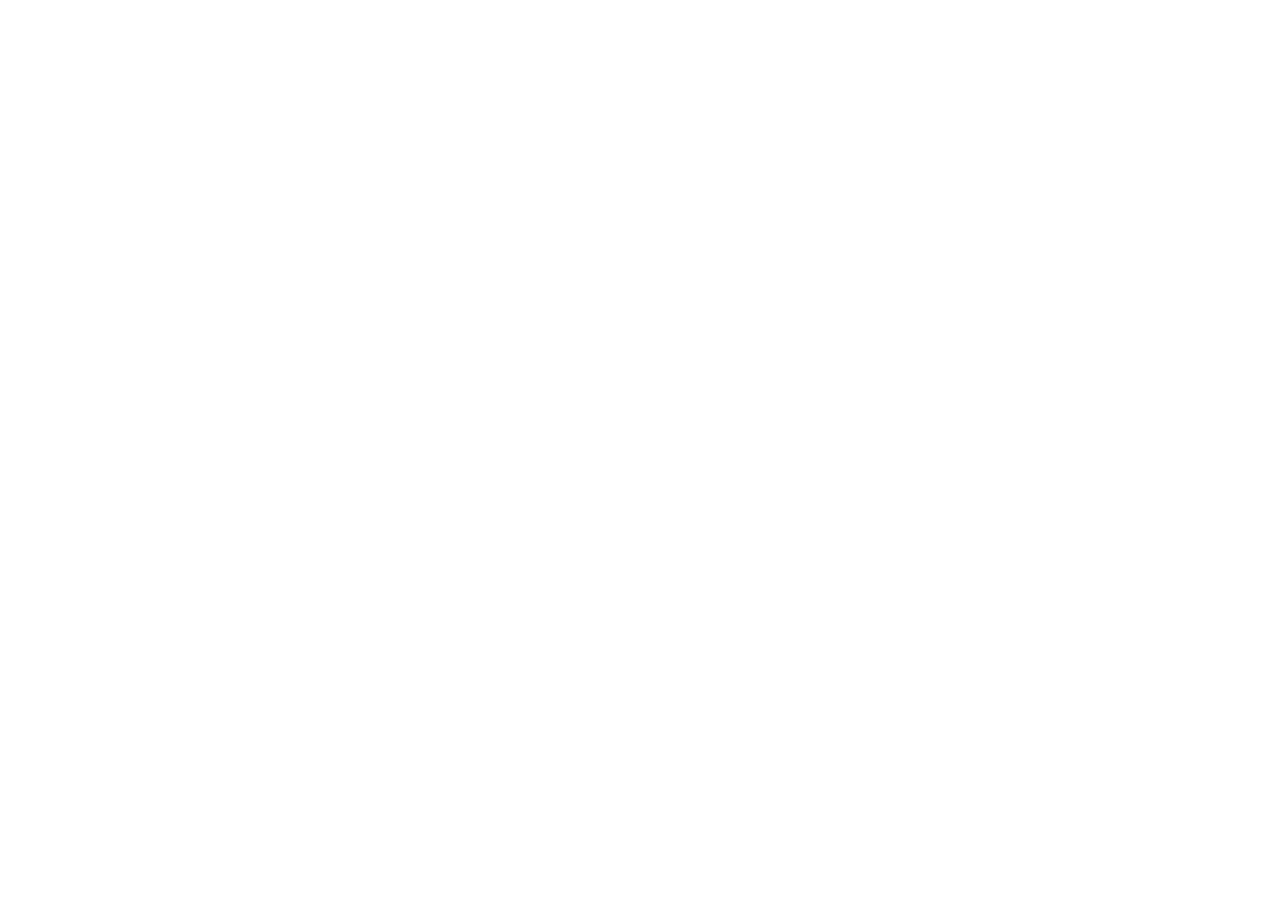
